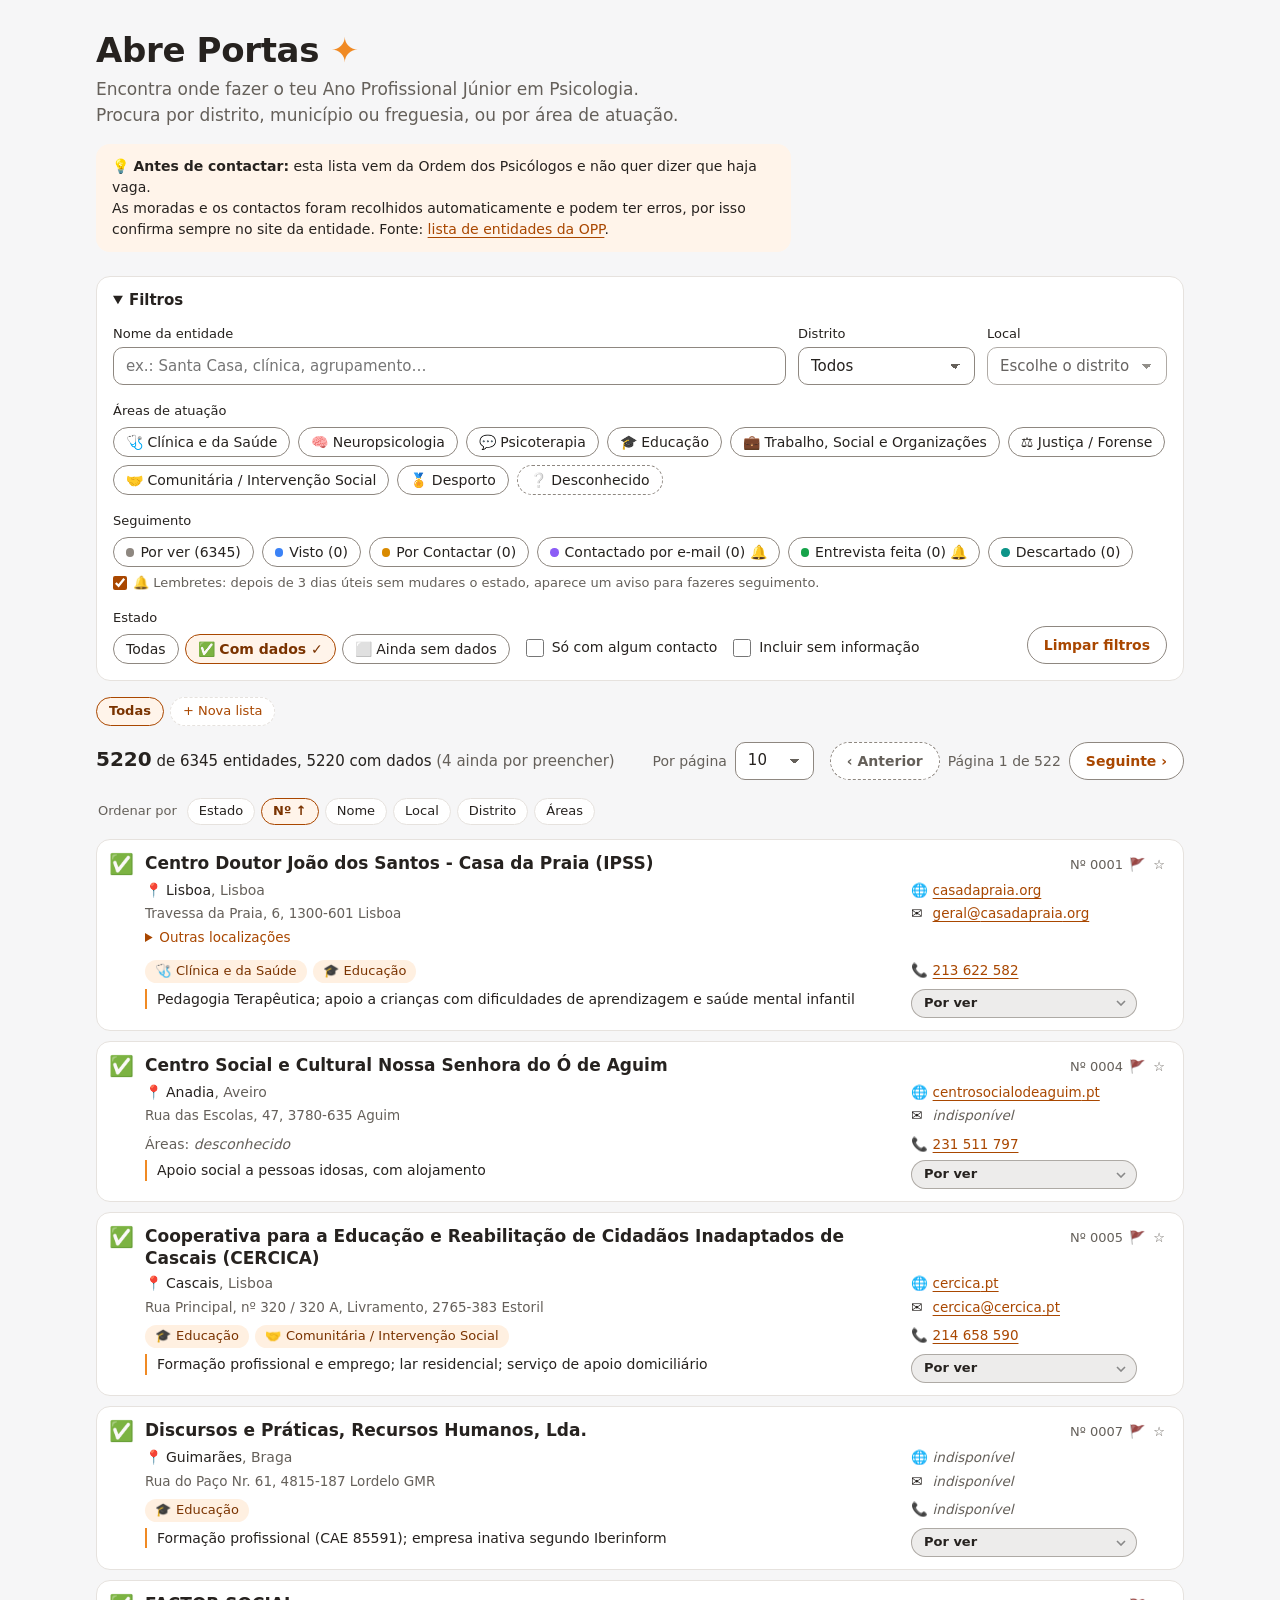
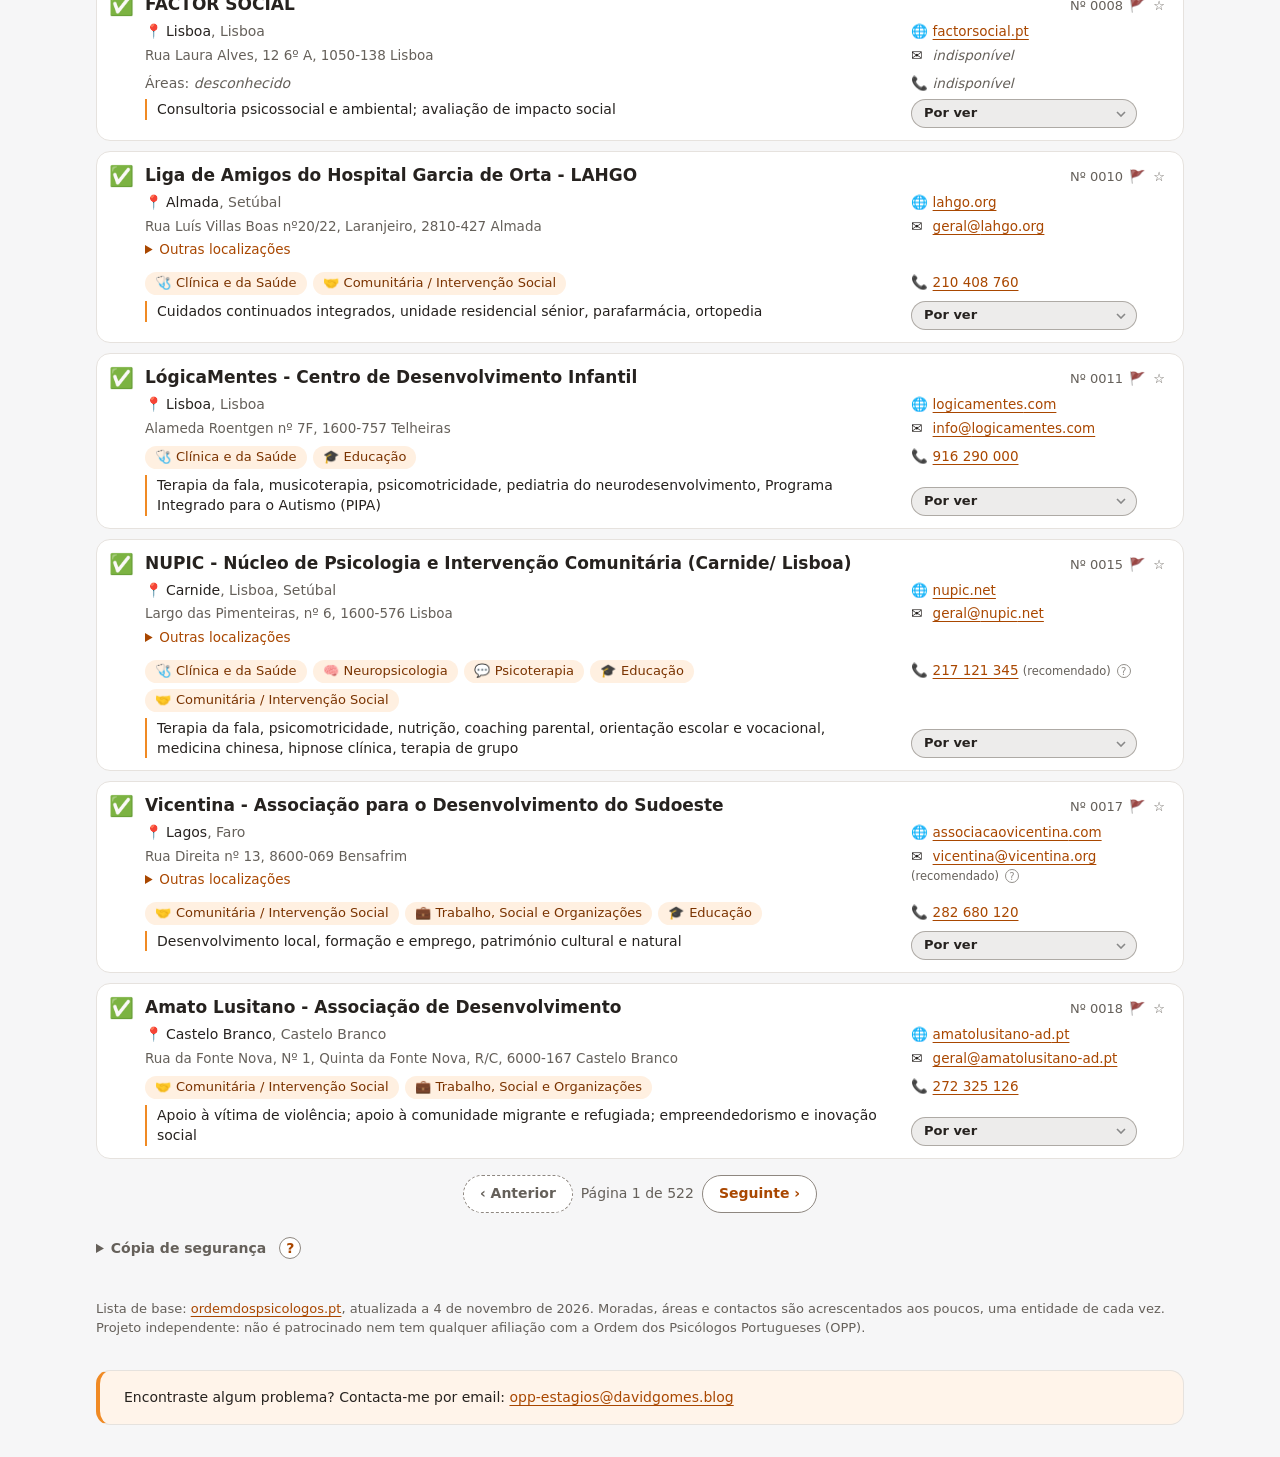
==== index.html @ 0749c7bf "feat(data): fill e7491" ====
<!doctype html>
<html lang="pt-PT">
<head>
<meta charset="utf-8">
<meta name="viewport" content="width=device-width,initial-scale=1">
<meta name="color-scheme" content="light dark">
<title>Abre Portas · Estágios de Psicologia</title>
<script>document.documentElement.classList.add('js');setTimeout(function(){var r=document.getElementById('rows');if(!r||!r.classList.contains('ready'))document.documentElement.classList.remove('js')},4000)</script>
<link rel="icon" href="favicon.svg" type="image/svg+xml">
<link rel="stylesheet" href="app.css">
</head>
<body>
<div class="pagina">
<header class="topo">
  <h1>Abre Portas <span class="marca" aria-hidden="true">✦</span></h1>
  <p class="sub">Encontra onde fazer o teu Ano Profissional Júnior em Psicologia.<br>Procura por distrito, município ou freguesia, ou por área de atuação.</p>
  <p class="aviso" role="note"><span aria-hidden="true">💡</span> <strong>Antes de contactar:</strong> esta lista vem da Ordem dos Psicólogos e não quer dizer que haja vaga.<br>As moradas e os contactos foram recolhidos automaticamente e podem ter erros, por isso confirma sempre no site da entidade. Fonte: <a href="https://www.ordemdospsicologos.pt/pt/estagios/entidades">lista de entidades da OPP</a>.</p>
</header>
<noscript><p class="semjs">Sem JavaScript vês todas as entidades, sem filtros nem ordenação. Usa a pesquisa do navegador (Ctrl+F).</p></noscript>

<main>
<aside id="followup" class="aviso" role="status" hidden></aside>
<aside id="partilha" class="aviso" role="status" hidden></aside>
<details id="painel" open>
<summary>Filtros <span id="ativos"></span></summary>
<form id="filters" role="search" aria-label="Filtrar entidades">
  <div class="campos">
    <label class="campo nome">Nome da entidade <input type="search" name="nome" autocomplete="off" placeholder="ex.: Santa Casa, clínica, agrupamento…"></label>
    <label class="campo">Distrito <select name="d"><option value="">Todos</option><option value="desconhecido">Desconhecido</option></select></label>
    <label class="campo">Local <select name="c" disabled><option value="">Escolhe o distrito</option></select></label>
  </div>
  <fieldset>
    <legend>Áreas de atuação</legend>
    <div class="opcoes">
      <label class="toggle"><input type="checkbox" name="a" value="clinica"><span><span aria-hidden="true">🩺</span> Clínica e da Saúde</span></label>
      <label class="toggle"><input type="checkbox" name="a" value="neuropsicologia"><span><span aria-hidden="true">🧠</span> Neuropsicologia</span></label>
      <label class="toggle"><input type="checkbox" name="a" value="psicoterapia"><span><span aria-hidden="true">💬</span> Psicoterapia</span></label>
      <label class="toggle"><input type="checkbox" name="a" value="educacao"><span><span aria-hidden="true">🎓</span> Educação</span></label>
      <label class="toggle"><input type="checkbox" name="a" value="organizacoes"><span><span aria-hidden="true">💼</span> Trabalho, Social e Organizações</span></label>
      <label class="toggle"><input type="checkbox" name="a" value="justica"><span><span aria-hidden="true">⚖️</span> Justiça / Forense</span></label>
      <label class="toggle"><input type="checkbox" name="a" value="comunitaria"><span><span aria-hidden="true">🤝</span> Comunitária / Intervenção Social</span></label>
      <label class="toggle"><input type="checkbox" name="a" value="desporto"><span><span aria-hidden="true">🏅</span> Desporto</span></label>
      <label class="toggle"><input type="checkbox" name="a" value="desconhecido"><span><span aria-hidden="true">❔</span> Desconhecido</span></label>
    </div>
  </fieldset>
  <fieldset>
    <legend>Seguimento</legend>
    <div class="opcoes">
      <label class="toggle"><input type="checkbox" name="st" value="ver"><span>Por ver</span></label>
      <label class="toggle"><input type="checkbox" name="st" value="visto"><span>Visto</span></label>
      <label class="toggle"><input type="checkbox" name="st" value="contactar"><span>Por Contactar</span></label>
      <label class="toggle"><input type="checkbox" name="st" value="email"><span>Contactado por e-mail 🔔</span></label>
      <label class="toggle"><input type="checkbox" name="st" value="entrevista"><span>Entrevista feita 🔔</span></label>
      <label class="toggle"><input type="checkbox" name="st" value="descartado"><span>Descartado</span></label>
    </div>
    <label class="dica"><input type="checkbox" id="remind" checked><span><span aria-hidden="true">🔔</span> Lembretes: depois de 3 dias úteis sem mudares o estado, aparece um aviso para fazeres seguimento.</span></label>
  </fieldset>
  <div class="grupo">
    <fieldset class="campo">
      <legend>Estado</legend>
      <div class="seg">
        <label class="toggle"><input type="radio" name="estado" value="todos"><span>Todas</span></label>
        <label class="toggle"><input type="radio" name="estado" value="ok" checked><span>✅ Com dados</span></label>
        <label class="toggle"><input type="radio" name="estado" value="todo"><span>⬜ Ainda sem dados</span></label>
      </div>
      <p id="priv-tip" class="tip" hidden>Não tenho permissão para obter os dados desta entidade: é uma pessoa singular e a informação é pessoal.</p>
    </fieldset>
    <label class="check"><input type="checkbox" name="contacto" value="1"> Só com algum contacto</label>
    <label class="check"><input type="checkbox" name="vazias" value="1"> Incluir sem informação</label>
    <button type="reset" class="limpar">Limpar filtros</button>
  </div>
</form>
</details>

<nav id="listas" aria-label="Listas" hidden></nav>
<div id="lista-acoes" hidden>
  <button type="button" data-act="emails">Copiar e-mails</button>
  <button type="button" data-act="csv">Descarregar CSV (Excel)</button>
  <button type="button" data-act="link">Copiar link</button>
  <button type="button" data-act="del" class="perigo">Apagar lista</button>
</div>

<div class="barra">
  <p id="count" aria-live="polite"></p>
  <label class="pp">Por página <select id="pp"><option>10</option><option>20</option><option>50</option><option>100</option></select></label>
  <nav class="pager" aria-label="Paginação">
    <button type="button" data-p="prev" disabled>‹ Anterior</button>
    <span></span>
    <button type="button" data-p="next">Seguinte ›</button>
  </nav>
</div>

<div id="vazio" hidden>
  <span class="grande" aria-hidden="true">🔍</span>
  <p><strong>Nenhuma entidade com estes filtros.</strong> Experimenta tirar uma área ou procurar pelo distrito em vez da cidade.</p>
  <button type="reset" form="filters">Limpar filtros</button>
</div>

<div id="lista-vazia" hidden>
  <span class="grande" aria-hidden="true">☆</span>
  <p><strong>Esta lista ainda está vazia.</strong> Em «Todas», carrega em ☆ numa entidade para a juntares aqui.</p>
</div>

<div class="tabela">
<table role="table" aria-label="Entidades de estágio da OPP">
<thead role="rowgroup"><tr role="row">
<th role="columnheader" scope="col" data-k="estado"><button type="button">Estado</button></th>
<th role="columnheader" scope="col" data-k="n" aria-sort="ascending"><button type="button">Nº</button></th>
<th role="columnheader" scope="col" data-k="nome"><button type="button">Nome</button></th>
<th role="columnheader" scope="col" data-k="local"><button type="button">Local</button></th>
<th role="columnheader" scope="col" data-k="distrito"><button type="button">Distrito</button></th>
<th role="columnheader" scope="col" class="nosort">Morada</th>
<th role="columnheader" scope="col" data-k="areas"><button type="button">Áreas</button></th>
<th role="columnheader" scope="col" class="nosort">Adicional</th>
<th role="columnheader" scope="col" class="nosort">Website</th>
<th role="columnheader" scope="col" class="nosort">E-mail</th>
<th role="columnheader" scope="col" class="nosort">Telefone</th>
<th role="columnheader" scope="col" class="nosort">Seguimento</th>
<th role="columnheader" scope="col" class="nosort">Listas</th>
<th role="columnheader" scope="col" class="nosort">Nota</th>
</tr></thead>
<tbody id="rows" role="rowgroup">
<tr id="e0001" data-src="https://24noticias.sapo.pt/atualidade/artigos/nao-sabem-o-dia-em-que-fazem-anos-ou-em-que-estacao-do-ano-estao-na-casa-da-praia-aprendem-a-ultrapassar-o-que-as-trouxe-ate-ali https://revistas.rcaap.pt/interaccoes/article/view/25109 https://casadapraia.org/?page_id=610 https://casadapraia.org/" data-loc="{&quot;l&quot;:[{&quot;local&quot;:&quot;Lisboa&quot;,&quot;distrito&quot;:&quot;Lisboa&quot;,&quot;morada&quot;:&quot;Travessa da Praia, 6, 1300-601 Lisboa&quot;,&quot;telefone&quot;:&quot;+351 213 622 582&quot;,&quot;email&quot;:&quot;geral@casadapraia.org&quot;}],&quot;t&quot;:[&quot;+351 926 360 474&quot;],&quot;e&quot;:[]}"><td>✅</td><td>0001</td><td>Centro Doutor João dos Santos - Casa da Praia (IPSS)</td><td>Lisboa</td><td>Lisboa</td><td>Travessa da Praia, 6, 1300-601 Lisboa</td><td>clinica educacao</td><td>Pedagogia Terapêutica; apoio a crianças com dificuldades de aprendizagem e saúde mental infantil</td><td>https://casadapraia.org</td><td>geral@casadapraia.org</td><td>+351 213 622 582</td></tr>
<tr id="e0004" data-src="https://www.centrosocialodeaguim.pt https://empresite.jornaldenegocios.pt/CENTRO-SOCIAL-CULTURAL-NOSSA-SENHORA-AGUIM.html https://cm-anadia.pt/cmanadia/uploads/document/file/10673/ni_274_20240919_plenario_clasa_rede_social.pdf https://www.coverflex.com/pt/creche/centro-social-e-cultural-de-nossa-senhora-do-o-de-aguim"><td>✅</td><td>0004</td><td>Centro Social e Cultural Nossa Senhora do Ó de Aguim</td><td>Anadia</td><td>Aveiro</td><td>Rua das Escolas, 47, 3780-635 Aguim</td><td><i>desconhecido</i></td><td>Apoio social a pessoas idosas, com alojamento</td><td>https://www.centrosocialodeaguim.pt</td><td><i>indisponível</i></td><td>+351 231 511 797</td></tr>
<tr id="e0005" data-src="https://www.cercica.pt https://www.cascais.pt/sites/default/files/anexos/gerais/new/programa_apoios_psicoterapeuticos_2017.pdf"><td>✅</td><td>0005</td><td>Cooperativa para a Educação e Reabilitação de Cidadãos Inadaptados de Cascais (CERCICA)</td><td>Cascais</td><td>Lisboa</td><td>Rua Principal, nº 320 / 320 A, Livramento, 2765-383 Estoril</td><td>educacao comunitaria</td><td>Formação profissional e emprego; lar residencial; serviço de apoio domiciliário</td><td>https://www.cercica.pt</td><td>cercica@cercica.pt</td><td>+351 214 658 590</td></tr>
<tr id="e0007" data-src="https://www.iberinform.pt/empresa/24318931/discursos-and-praticas-recursos-humanos-lda"><td>✅</td><td>0007</td><td>Discursos e Práticas, Recursos Humanos, Lda.</td><td>Guimarães</td><td>Braga</td><td>Rua do Paço Nr. 61, 4815-187 Lordelo GMR</td><td>educacao</td><td>Formação profissional (CAE 85591); empresa inativa segundo Iberinform</td><td><i>indisponível</i></td><td><i>indisponível</i></td><td><i>indisponível</i></td></tr>
<tr id="e0008" data-src="https://www.einforma.pt/servlet/app/portal/ENTP/prod/ETIQUETA_EMPRESA/nif/450769612/source/fichaemp/campaign/out_emp/ https://www.iberinform.pt/empresa/24087498/factor-social-consultoria-em-psico-sociologia-e-ambiente-unip-lda https://codigopostal.ciberforma.pt/dir/507014944/factor-social-consultoria-em-psico-sociologia-e-am/"><td>✅</td><td>0008</td><td>FACTOR SOCIAL</td><td>Lisboa</td><td>Lisboa</td><td>Rua Laura Alves, 12 6º A, 1050-138 Lisboa</td><td><i>desconhecido</i></td><td>Consultoria psicossocial e ambiental; avaliação de impacto social</td><td>https://www.factorsocial.pt</td><td><i>indisponível</i></td><td><i>indisponível</i></td></tr>
<tr id="e0010" data-src="https://www.lahgo.org/ https://portaldaqueixa.com/brands/lahgo https://www.lahgo.org/?page_id=7879" data-loc="{&quot;l&quot;:[{&quot;local&quot;:&quot;Almada&quot;,&quot;distrito&quot;:&quot;Setúbal&quot;,&quot;morada&quot;:&quot;Rua Luís Villas Boas nº20/22, Laranjeiro, 2810-427 Almada&quot;,&quot;telefone&quot;:&quot;+351 210 408 760&quot;,&quot;email&quot;:&quot;geral@lahgo.org&quot;},{&quot;local&quot;:&quot;Almada&quot;,&quot;distrito&quot;:&quot;Setúbal&quot;,&quot;morada&quot;:&quot;Av. Prof. Torrado da Silva, Hospital Garcia de Orta, 2805-267 Almada&quot;,&quot;telefone&quot;:&quot;+351 212 727 225&quot;,&quot;email&quot;:&quot;parafarmacia@lahgo.org&quot;},{&quot;local&quot;:&quot;Almada&quot;,&quot;distrito&quot;:&quot;Setúbal&quot;,&quot;morada&quot;:&quot;Av. Cristo Rei, nº46 D, 2800-054 Almada&quot;,&quot;telefone&quot;:&quot;+351 212 744 369&quot;,&quot;email&quot;:&quot;rsi@lahgo.org&quot;},{&quot;local&quot;:&quot;Almada&quot;,&quot;distrito&quot;:&quot;Setúbal&quot;,&quot;morada&quot;:&quot;Av. Cristo Rei, nº48, 2800-054 Almada&quot;,&quot;telefone&quot;:&quot;+351 961 560 551&quot;,&quot;email&quot;:&quot;ortopedia@lahgo.org&quot;}],&quot;t&quot;:[],&quot;e&quot;:[]}"><td>✅</td><td>0010</td><td>Liga de Amigos do Hospital Garcia de Orta - LAHGO</td><td>Almada</td><td>Setúbal</td><td>Rua Luís Villas Boas nº20/22, Laranjeiro, 2810-427 Almada</td><td>clinica comunitaria</td><td>Cuidados continuados integrados, unidade residencial sénior, parafarmácia, ortopedia</td><td>https://www.lahgo.org</td><td>geral@lahgo.org</td><td>+351 210 408 760</td></tr>
<tr id="e0011" data-src="https://logicamentes.com https://www.logicamentes.com/contactos/ https://www.cbinsights.com/company/logicamentes"><td>✅</td><td>0011</td><td>LógicaMentes - Centro de Desenvolvimento Infantil</td><td>Lisboa</td><td>Lisboa</td><td>Alameda Roentgen nº 7F, 1600-757 Telheiras</td><td>clinica educacao</td><td>Terapia da fala, musicoterapia, psicomotricidade, pediatria do neurodesenvolvimento, Programa Integrado para o Autismo (PIPA)</td><td>https://logicamentes.com</td><td>info@logicamentes.com</td><td>+351 916 290 000</td></tr>
<tr id="e0015" data-src="https://nupic.net/?page_id=797 https://nupic.net/?p=942 https://jf-carnide.pt/instituicao/nupic-%C2%96-nucleo-de-psicologia-e-intervencao-comunitaria/ https://www.portaldasaudemental.pt/item/nupic-nucleo-psicologia-intervencao-comunitaria/" data-loc="{&quot;l&quot;:[{&quot;local&quot;:&quot;Carnide&quot;,&quot;distrito&quot;:&quot;Lisboa&quot;,&quot;morada&quot;:&quot;Largo das Pimenteiras, nº 6, 1600-576 Lisboa&quot;,&quot;telefone&quot;:&quot;+351 217 121 345&quot;,&quot;main&quot;:true},{&quot;local&quot;:&quot;Amadora&quot;,&quot;distrito&quot;:&quot;Lisboa&quot;,&quot;morada&quot;:&quot;Av. das Forças Armadas, nº 8, 6.º andar, sala 6, 2700-596 Amadora&quot;},{&quot;local&quot;:&quot;Odivelas&quot;,&quot;distrito&quot;:&quot;Lisboa&quot;,&quot;morada&quot;:&quot;R. do Centro Comunitário Paroquial, nº 1, Quinta das Comendadeiras, 1685-244 Famões&quot;},{&quot;local&quot;:&quot;Almada&quot;,&quot;distrito&quot;:&quot;Setúbal&quot;,&quot;morada&quot;:&quot;Rua Marco Cabaço, nº 17, 2820-245 Charneca de Caparica&quot;}],&quot;t&quot;:[&quot;+351 933 419 983&quot;],&quot;e&quot;:[&quot;geral@nupic.net&quot;]}"><td>✅</td><td>0015</td><td>NUPIC - Núcleo de Psicologia e Intervenção Comunitária (Carnide/ Lisboa)</td><td>Carnide</td><td>Lisboa</td><td>Largo das Pimenteiras, nº 6, 1600-576 Lisboa</td><td>clinica neuropsicologia psicoterapia educacao comunitaria</td><td>Terapia da fala, psicomotricidade, nutrição, coaching parental, orientação escolar e vocacional, medicina chinesa, hipnose clínica, terapia de grupo</td><td>https://nupic.net</td><td>geral@nupic.net</td><td>+351 217 121 345</td></tr>
<tr id="e0017" data-src="https://associacaovicentina.com https://www.galadererural.org" data-loc="{&quot;l&quot;:[{&quot;local&quot;:&quot;Lagos&quot;,&quot;distrito&quot;:&quot;Faro&quot;,&quot;morada&quot;:&quot;Rua Direita nº 13, 8600-069 Bensafrim&quot;,&quot;telefone&quot;:&quot;+351 282 680 120&quot;,&quot;email&quot;:&quot;vicentina@vicentina.org&quot;,&quot;main&quot;:true},{&quot;local&quot;:&quot;Lagoa&quot;,&quot;distrito&quot;:&quot;Faro&quot;,&quot;email&quot;:&quot;gaalagoa@vicentina.org&quot;},{&quot;local&quot;:&quot;Vila do Bispo&quot;,&quot;distrito&quot;:&quot;Faro&quot;,&quot;email&quot;:&quot;gaeviladobispo@vicentina.org&quot;}],&quot;t&quot;:[],&quot;e&quot;:[]}"><td>✅</td><td>0017</td><td>Vicentina - Associação para o Desenvolvimento do Sudoeste</td><td>Lagos</td><td>Faro</td><td>Rua Direita nº 13, 8600-069 Bensafrim</td><td>comunitaria organizacoes educacao</td><td>Desenvolvimento local, formação e emprego, património cultural e natural</td><td>https://associacaovicentina.com</td><td>vicentina@vicentina.org</td><td>+351 282 680 120</td></tr>
<tr id="e0018" data-src="https://amatolusitano-ad.pt https://amatolusitano-ad.pt/a-associacao/contactos/"><td>✅</td><td>0018</td><td>Amato Lusitano - Associação de Desenvolvimento</td><td>Castelo Branco</td><td>Castelo Branco</td><td>Rua da Fonte Nova, Nº 1, Quinta da Fonte Nova, R/C, 6000-167 Castelo Branco</td><td>comunitaria organizacoes</td><td>Apoio à vítima de violência; apoio à comunidade migrante e refugiada; empreendedorismo e inovação social</td><td>https://amatolusitano-ad.pt</td><td>geral@amatolusitano-ad.pt</td><td>+351 272 325 126</td></tr>
<tr id="e0020" data-src="https://www.apav.pt https://en.wikipedia.org/wiki/Associa%C3%A7%C3%A3o_Portuguesa_de_Apoio_%C3%A0_V%C3%ADtima https://assets.publishing.service.gov.uk/media/5fb515fd8fa8f54aae26dec8/Are_you_a_victim_of_domestic_abuse_Leaflet.pdf"><td>✅</td><td>0020</td><td>Associação Portuguesa de Apoio à Vítima (APAV)</td><td>Lisboa</td><td>Lisboa</td><td>Rua José Estêvão, 135 A, 1150-201 Lisboa</td><td>justica</td><td>Apoio a vítimas de crime</td><td>https://www.apav.pt</td><td>apav.sede@apav.pt</td><td><i>indisponível</i></td></tr>
<tr id="e0024" data-src="https://www.einforma.pt/servlet/app/portal/ENTP/prod/ETIQUETA_EMPRESA_MARCA/nif/509075622/marca/CL%CDNICA%20POSITIVA https://codigopostal.ciberforma.pt/dir/509075622/tarefa-promissora-unipessoal-lda/ https://www.ordemdospsicologos.pt/pt/estagios/entidades"><td>✅</td><td>0024</td><td>Tarefa Promissora - Unipessoal, Lda. - Clínica POSITIVA</td><td>Vila Franca de Xira</td><td>Lisboa</td><td>Rua da Indústria, 16, 3º Esq., 2615-093 Alverca do Ribatejo</td><td>clinica</td><td>Entidade de estágio para psicólogos júnior (lista OPP)</td><td><i>indisponível</i></td><td><i>indisponível</i></td><td><i>indisponível</i></td></tr>
<tr id="e0028" data-src="https://misericordiadatrofa.pt/contacto/ https://misericordiadatrofa.pt/" data-loc="{&quot;l&quot;:[{&quot;local&quot;:&quot;Trofa&quot;,&quot;distrito&quot;:&quot;Porto&quot;,&quot;morada&quot;:&quot;Rua de António de Sousa Reis nº259, 4785-289 Trofa&quot;,&quot;telefone&quot;:&quot;+351 252 450 800&quot;,&quot;email&quot;:&quot;geral@misericordiadatrofa.pt&quot;},{&quot;local&quot;:&quot;Trofa&quot;,&quot;distrito&quot;:&quot;Porto&quot;,&quot;morada&quot;:&quot;R. do Seixal, 11, 4745-589 S. Romão do Coronado&quot;,&quot;telefone&quot;:&quot;+351 229 864 767&quot;,&quot;email&quot;:&quot;creche@misericordiadatrofa.pt&quot;}],&quot;t&quot;:[],&quot;e&quot;:[]}"><td>✅</td><td>0028</td><td>Irmandade da Santa Casa da Misericórdia da Trofa</td><td>Trofa</td><td>Porto</td><td>Rua de António de Sousa Reis nº259, 4785-289 Trofa</td><td>educacao</td><td>Residência sénior (demência), creche e jardim de infância</td><td>https://misericordiadatrofa.pt</td><td>geral@misericordiadatrofa.pt</td><td>+351 252 450 800</td></tr>
<tr id="e0029" data-src="https://centroparoquialarrentela.pt https://www.centroparoquialarrentela.pt/contactos/" data-loc="{&quot;l&quot;:[{&quot;local&quot;:&quot;Seixal&quot;,&quot;distrito&quot;:&quot;Setúbal&quot;,&quot;morada&quot;:&quot;Avenida dos Metalúrgicos – Quinta do Álamo – 2840-266 – Seixal&quot;,&quot;telefone&quot;:&quot;+351 212 216 290&quot;,&quot;email&quot;:&quot;picapau@centroparoquialarrentela.pt&quot;},{&quot;local&quot;:&quot;Seixal&quot;,&quot;distrito&quot;:&quot;Setúbal&quot;,&quot;morada&quot;:&quot;Praceta Gregório Crispim Oliveira 1, Loja A e B – 2840-358 – Seixal&quot;,&quot;telefone&quot;:&quot;+351 212 223 051&quot;}],&quot;t&quot;:[&quot;+351 963 709 545&quot;],&quot;e&quot;:[&quot;saas@centroparoquialarrentela.pt&quot;,&quot;variasculturas@centroparoquialarrentela.pt&quot;]}"><td>✅</td><td>0029</td><td>Centro Paroquial de Bem Estar Social de Arrentela</td><td>Seixal</td><td>Setúbal</td><td>Avenida dos Metalúrgicos – Quinta do Álamo – 2840-266 – Seixal</td><td>educacao comunitaria</td><td>Creche familiar, CATL, Rendimento Social de Inserção, Psicologia, Loja Solidária</td><td>https://www.centroparoquialarrentela.pt/</td><td>picapau@centroparoquialarrentela.pt</td><td>+351 212 216 290</td></tr>
<tr id="e0031" data-src="https://codigopostal.ciberforma.pt/dir/lista/por-concelho/vagos/p/ https://codigopostal.ciberforma.pt/dir/lista/por-freguesia/calvao-concelho-de-vagos/todas-as-categorias/ https://codigopostal.ciberforma.pt/dir/lista/por-concelho/vagos/escolas-1-2-3-ciclos" data-loc="{&quot;l&quot;:[{&quot;local&quot;:&quot;Vagos&quot;,&quot;distrito&quot;:&quot;Aveiro&quot;,&quot;morada&quot;:&quot;Rua Padre Batista, 100&quot;,&quot;telefone&quot;:&quot;+351 234 781 113&quot;}],&quot;t&quot;:[&quot;+351 234 782 225&quot;],&quot;e&quot;:[]}"><td>✅</td><td>0031</td><td>Colégio Diocesano de Nossa Senhora da Apresentação</td><td>Vagos</td><td>Aveiro</td><td>Rua Padre Batista, 100</td><td>educacao</td><td>Ensino básico (1.º, 2.º e 3.º ciclos)</td><td><i>indisponível</i></td><td><i>indisponível</i></td><td>+351 234 781 113</td></tr>
<tr id="e0032" data-src="https://www.iberinform.pt/empresa/24297041/psicodomus-centro-de-psicologia-e-formacao-lda https://www.racius.com/psicodomus-centro-de-psicologia-e-formacao-lda/ https://saudeportugal.org/empresa-psicodomus-centro-de-psicologia-e-formacao-em-lisboa-1342 https://www.einforma.pt/servlet/app/portal/ENTP/prod/ETIQUETA_EMPRESA_CONTRIBUINTE/nif/508767644/contribuinte/508767644"><td>✅</td><td>0032</td><td>PSICODOMUS - Centro de Psicologia e Formação Lda.</td><td>Lumiar</td><td>Lisboa</td><td>Rua São Bento Menni, Nº 3, 3º B, 1600-896 Lisboa</td><td>clinica educacao</td><td>Formação e investigação em psicologia, educação e saúde; empresa listada como inativa nos registos</td><td><i>indisponível</i></td><td><i>indisponível</i></td><td><i>indisponível</i></td></tr>
<tr id="e0034" data-src="https://ajudademae.pt https://ajudademae.pt/contactos/" data-loc="{&quot;l&quot;:[{&quot;local&quot;:&quot;Lisboa&quot;,&quot;distrito&quot;:&quot;Lisboa&quot;,&quot;morada&quot;:&quot;Rua do Arco do Carvalhão, nº 282/1350-026 Lisboa&quot;,&quot;telefone&quot;:&quot;+351 213 827 850&quot;,&quot;email&quot;:&quot;ajudademae@ajudademae.pt&quot;,&quot;main&quot;:true},{&quot;local&quot;:&quot;Amadora&quot;,&quot;distrito&quot;:&quot;Lisboa&quot;,&quot;morada&quot;:&quot;Rua Antigo Centro Social do Bairro 6 de Maio, Estrada Militar, Venda Nova, Amadora&quot;},{&quot;local&quot;:&quot;Loures&quot;,&quot;distrito&quot;:&quot;Lisboa&quot;,&quot;morada&quot;:&quot;Rua Henrique Barbosa, Bairro da Quinta da Fonte, Apelação, Loures&quot;},{&quot;local&quot;:&quot;Oeiras&quot;,&quot;distrito&quot;:&quot;Lisboa&quot;,&quot;morada&quot;:&quot;Praceta Dionísio Matias, 2770-066 Paço de Arcos&quot;},{&quot;local&quot;:&quot;Santarém&quot;,&quot;distrito&quot;:&quot;Santarém&quot;,&quot;morada&quot;:&quot;Av. 25 de Abril, 50 A r/c, 2005-159 Santarém&quot;,&quot;telefone&quot;:&quot;+351 933 254 888&quot;,&quot;email&quot;:&quot;santaremajm@ajudademae.pt&quot;}],&quot;t&quot;:[&quot;+351 213 862 020&quot;,&quot;+351 808 201 139&quot;],&quot;e&quot;:[&quot;sosgravida@ajudademae.pt&quot;]}"><td>✅</td><td>0034</td><td>Ajuda de Mãe - Instituição Particular de Solidariedade Social</td><td>Lisboa</td><td>Lisboa</td><td>Rua do Arco do Carvalhão, nº 282/1350-026 Lisboa</td><td>comunitaria educacao</td><td>Apoio à maternidade e famílias; Linha SOS Grávida; Escola do Arco; apoio à amamentação</td><td>https://ajudademae.pt</td><td>ajudademae@ajudademae.pt</td><td>+351 213 827 850</td></tr>
<tr id="e0035" data-src="https://sites.google.com/view/no-obstacle-no-boundaries/partners/portugal https://www.freiluisdesousa.pt/ https://www.freiluisdesousa.pt/contactos"><td>✅</td><td>0035</td><td>Externato Frei Luís de Sousa</td><td>Almada</td><td>Setúbal</td><td>Praça do Movimento das Forças Armadas, 2800-171 Almada</td><td>educacao</td><td>Creche ao ensino secundário</td><td>https://www.freiluisdesousa.pt/</td><td>geral@freiluisdesousa.pt</td><td>+351 212 739 190</td></tr>
<tr id="e0037" data-src="https://www.cuf.pt/hospitais-e-clinicas/hospital-cuf-arrifana-de-sousa https://cuf.pt/media/52112/download"><td>✅</td><td>0037</td><td>Clínica Médica Arrifana de Sousa</td><td>Penafiel</td><td>Porto</td><td>Largo Santo António dos Capuchos, 4560-454 Penafiel</td><td>clinica</td><td>Atendimento não programado; exames complementares de diagnóstico</td><td>https://www.cuf.pt/hospitais-e-clinicas/hospital-cuf-arrifana-de-sousa</td><td><i>indisponível</i></td><td>+351 255 249 500</td></tr>
<tr id="e0038" data-src="https://www.iberinform.pt/empresa/64098113/agrupamento-de-escolas-de-nelas https://www.iberinform.pt/diretorio/viseu/nelas https://www.aenelas.edu.pt https://aenelas.edu.pt/contacto/ https://aenelas.edu.pt/servicos-servicos-administrativos-contactos/" data-loc="{&quot;l&quot;:[{&quot;local&quot;:&quot;Nelas&quot;,&quot;distrito&quot;:&quot;Viseu&quot;,&quot;morada&quot;:&quot;Rua Eng.º Alberto Cardoso de Vilhena, 3520-090 Nelas&quot;,&quot;telefone&quot;:&quot;+351 232 946 140&quot;,&quot;main&quot;:true},{&quot;local&quot;:&quot;Nelas&quot;,&quot;distrito&quot;:&quot;Viseu&quot;,&quot;morada&quot;:&quot;Av. Drº José Pinto Loureiro, 3520-020 Nelas&quot;,&quot;telefone&quot;:&quot;+351 232 940 089&quot;},{&quot;local&quot;:&quot;Nelas&quot;,&quot;distrito&quot;:&quot;Viseu&quot;,&quot;morada&quot;:&quot;Av. Dr. Fortunato de Almeida, 3520-056 Nelas&quot;,&quot;telefone&quot;:&quot;+351 232 941 040&quot;},{&quot;local&quot;:&quot;Nelas&quot;,&quot;distrito&quot;:&quot;Viseu&quot;,&quot;morada&quot;:&quot;Rua do Futuro, 3525-432 Carvalhal Redondo&quot;,&quot;telefone&quot;:&quot;+351 232 944 058&quot;},{&quot;local&quot;:&quot;Nelas&quot;,&quot;distrito&quot;:&quot;Viseu&quot;,&quot;morada&quot;:&quot;Rua Cimo do Povo, 3525-429 Carvalhal Redondo&quot;,&quot;telefone&quot;:&quot;+351 232 944 059&quot;},{&quot;local&quot;:&quot;Nelas&quot;,&quot;distrito&quot;:&quot;Viseu&quot;,&quot;morada&quot;:&quot;Urbanização do Cabeço, Rua 2, 3520-021 Folhadal&quot;,&quot;telefone&quot;:&quot;+351 232 944 061&quot;},{&quot;local&quot;:&quot;Nelas&quot;,&quot;distrito&quot;:&quot;Viseu&quot;,&quot;morada&quot;:&quot;Rua Anjo de Portugal, 3520-121 Santar&quot;,&quot;telefone&quot;:&quot;+351 232 940 144&quot;},{&quot;local&quot;:&quot;Nelas&quot;,&quot;distrito&quot;:&quot;Viseu&quot;,&quot;morada&quot;:&quot;Av. Viscondessa de Taveiro, 3520-147 Santar&quot;,&quot;telefone&quot;:&quot;+351 232 942 095&quot;},{&quot;local&quot;:&quot;Nelas&quot;,&quot;distrito&quot;:&quot;Viseu&quot;,&quot;morada&quot;:&quot;Rua da Igreja, 3520-216 Senhorim&quot;,&quot;telefone&quot;:&quot;+351 232 944 269&quot;},{&quot;local&quot;:&quot;Nelas&quot;,&quot;distrito&quot;:&quot;Viseu&quot;,&quot;morada&quot;:&quot;Av. Dr. Fortunato de Almeida, 3520-225 Vilar Seco&quot;,&quot;telefone&quot;:&quot;+351 232 945 288&quot;}],&quot;t&quot;:[&quot;+351 232 944 792&quot;],&quot;e&quot;:[&quot;geral@aenelas.edu.pt&quot;,&quot;diretor@aenelas.edu.pt&quot;]}"><td>✅</td><td>0038</td><td>Agrupamento de Escolas de Nelas</td><td>Nelas</td><td>Viseu</td><td>Rua Eng.º Alberto Cardoso de Vilhena, 3520-090 Nelas</td><td>educacao</td><td><i>indisponível</i></td><td>https://www.aenelas.edu.pt</td><td>geral@aenelas.edu.pt</td><td>+351 232 946 140</td></tr>
<tr id="e0042" data-src="https://codigopostal.ciberforma.pt/dir/509472583/rota-da-menteunipessoal-lda/"><td>✅</td><td>0042</td><td>Rota da Mente, Lda.</td><td>Mafra</td><td>Lisboa</td><td>Rua Professor Guilherme Assunção, Nº33 B, 2640-488 Mafra</td><td>educacao</td><td><i>indisponível</i></td><td><i>indisponível</i></td><td><i>indisponível</i></td><td>+351 261 819 869</td></tr>
<tr id="e0043" data-src="https://www.adfa-portugal.com https://www.defesa.gov.pt/pt/adefesaeeu/phc/adn/Documents/PT-ADN-ADFA_ficha_de_fundo.pdf https://www.adfa-portugal.com/contactos/" data-loc="{&quot;l&quot;:[{&quot;local&quot;:&quot;Lisboa&quot;,&quot;distrito&quot;:&quot;Lisboa&quot;,&quot;morada&quot;:&quot;Av. Padre Cruz - Edifício ADFA, 1600-560 Lisboa&quot;,&quot;telefone&quot;:&quot;+351 217 512 600&quot;,&quot;email&quot;:&quot;d.nacional@adfa-portugal.com&quot;,&quot;main&quot;:true},{&quot;local&quot;:&quot;Porto&quot;,&quot;distrito&quot;:&quot;Porto&quot;,&quot;morada&quot;:&quot;Rua Pedro Hispano, 1105, 4250-368 Porto&quot;,&quot;telefone&quot;:&quot;+351 228 347 200&quot;,&quot;email&quot;:&quot;secretaria.porto@adfa.org.pt&quot;},{&quot;local&quot;:&quot;Coimbra&quot;,&quot;distrito&quot;:&quot;Coimbra&quot;,&quot;morada&quot;:&quot;Av. Fernão Magalhães, nº 429-A, 6ºF, 3000-177 Coimbra&quot;,&quot;telefone&quot;:&quot;+351 239 814 644&quot;,&quot;email&quot;:&quot;secretaria.coimbra@adfa.org.pt&quot;},{&quot;local&quot;:&quot;Faro&quot;,&quot;distrito&quot;:&quot;Faro&quot;,&quot;morada&quot;:&quot;Praça da Alfarrobeira, nº 4A, Rua José de Matos, Lt. 11, R/C Esqº, 8000-503 Faro&quot;,&quot;telefone&quot;:&quot;+351 289 828 515&quot;,&quot;email&quot;:&quot;secretaria.faro@adfa.org.pt&quot;},{&quot;local&quot;:&quot;Setúbal&quot;,&quot;distrito&quot;:&quot;Setúbal&quot;,&quot;morada&quot;:&quot;Rua Almeida Garrett, 70, 2900-211 Setúbal&quot;,&quot;telefone&quot;:&quot;+351 265 229 750&quot;,&quot;email&quot;:&quot;secretaria.setubal@adfa.org.pt&quot;},{&quot;local&quot;:&quot;Vila Nova de Famalicão&quot;,&quot;distrito&quot;:&quot;Braga&quot;,&quot;morada&quot;:&quot;Alameda Dr. Francisco Sá Carneiro, Centro Coordenador de Transportes, Loja 1, 4760-038 Vila Nova de Famalicão&quot;,&quot;telefone&quot;:&quot;+351 252 322 848&quot;,&quot;email&quot;:&quot;secretaria.famalicao@adfa.org.pt&quot;},{&quot;local&quot;:&quot;Viseu&quot;,&quot;distrito&quot;:&quot;Viseu&quot;,&quot;morada&quot;:&quot;Praceta ADFA – Emp. Magnólias, Lote 4, R/C Q, Bairro da Balsa, 3510-009 Viseu&quot;,&quot;telefone&quot;:&quot;+351 232 416 034&quot;,&quot;email&quot;:&quot;secretaria.viseu@adfa.org.pt&quot;},{&quot;local&quot;:&quot;Funchal&quot;,&quot;distrito&quot;:&quot;Madeira&quot;,&quot;morada&quot;:&quot;Rua Velha da Ajuda, 50, 9000-115 Funchal&quot;,&quot;telefone&quot;:&quot;+351 291 765 171&quot;,&quot;email&quot;:&quot;secretaria.madeira@adfa.org.pt&quot;},{&quot;local&quot;:&quot;Ponta Delgada&quot;,&quot;distrito&quot;:&quot;Açores&quot;,&quot;morada&quot;:&quot;Campo Militar de São Lourenço, 9500-110 Ponta Delgada&quot;,&quot;telefone&quot;:&quot;+351 296 281 221&quot;,&quot;email&quot;:&quot;secretaria.acores@adfa.org.pt&quot;},{&quot;local&quot;:&quot;Castelo Branco&quot;,&quot;distrito&quot;:&quot;Castelo Branco&quot;,&quot;morada&quot;:&quot;Quintal de São Marcos, nº 19, R/C, 6000-146 Castelo Branco&quot;,&quot;telefone&quot;:&quot;+351 272 341 201&quot;,&quot;email&quot;:&quot;secretaria.castelobranco@adfa.org.pt&quot;},{&quot;local&quot;:&quot;Évora&quot;,&quot;distrito&quot;:&quot;Évora&quot;,&quot;morada&quot;:&quot;Rua dos Penedos, 10-C, 7000-712 Évora&quot;,&quot;telefone&quot;:&quot;+351 266 703 473&quot;,&quot;email&quot;:&quot;secretaria.evora@adfa.org.pt&quot;},{&quot;local&quot;:&quot;Bragança&quot;,&quot;distrito&quot;:&quot;Bragança&quot;,&quot;morada&quot;:&quot;Bº Fomento Habitação, BL H, 20 – R/C Dtº Mãe d&#x27;Água, 5300-163 Bragança&quot;,&quot;telefone&quot;:&quot;+351 273 322 412&quot;,&quot;email&quot;:&quot;secretaria.braganca@adfa.org.pt&quot;}],&quot;t&quot;:[],&quot;e&quot;:[&quot;direccao.del.lisboa@adfa-portugal.com&quot;]}"><td>✅</td><td>0043</td><td>Associação dos Deficientes das Forças Armadas</td><td>Lisboa</td><td>Lisboa</td><td>Av. Padre Cruz - Edifício ADFA, 1600-560 Lisboa</td><td>clinica</td><td>Apoio a associados; delegações regionais; clínicas em Famalicão, Lisboa e Porto</td><td>https://www.adfa-portugal.com</td><td>d.nacional@adfa-portugal.com</td><td>+351 217 512 600</td></tr>
<tr id="e0044" data-src="https://psicosorrir.pt/contactos/ https://psicosorrir.pt/especialidade/psiquiatria/ https://www.doctoralia.com.pt/clinicas/psicosorrir-clinica-medica-e-terapeutica-do-tamega https://infotrustgo.pt/en/companies/psicosorrir-clinica-medica-e-terapeutica-do-tamega-lda" data-loc="{&quot;l&quot;:[{&quot;local&quot;:&quot;Amarante&quot;,&quot;distrito&quot;:&quot;Porto&quot;,&quot;morada&quot;:&quot;Rua do Salto nº175, 1º andar, 4600-081 Amarante&quot;,&quot;telefone&quot;:&quot;+351 255 426 405&quot;,&quot;email&quot;:&quot;geral.amarante@psicosorrir.pt&quot;,&quot;main&quot;:true},{&quot;local&quot;:&quot;Marco de Canaveses&quot;,&quot;distrito&quot;:&quot;Porto&quot;,&quot;morada&quot;:&quot;Av. Dr. Francisco Sá Carneiro nº591, 4630-205 Marco de Canaveses&quot;,&quot;telefone&quot;:&quot;+351 255 521 076&quot;,&quot;email&quot;:&quot;geral.marco@psicosorrir.pt&quot;},{&quot;local&quot;:&quot;Baião&quot;,&quot;distrito&quot;:&quot;Porto&quot;,&quot;morada&quot;:&quot;Rua de Camões nº381, Edf. S. Sebastião, loja I, 4640-147 Baião&quot;,&quot;telefone&quot;:&quot;+351 255 090 726&quot;,&quot;email&quot;:&quot;geral.baiao@psicosorrir.pt&quot;}],&quot;t&quot;:[&quot;+351 917 888 832&quot;,&quot;+351 919 201 675&quot;,&quot;+351 913 073 203&quot;],&quot;e&quot;:[]}"><td>✅</td><td>0044</td><td>Psicosorrir - Centro de Avaliação Médico Psicológica</td><td>Amarante</td><td>Porto</td><td>Rua do Salto nº175, 1º andar, 4600-081 Amarante</td><td>clinica</td><td>Psicologia, psiquiatria (incl. infância e adolescência), neurologia, pediatria, enfermagem, terapia da fala, terapia ocupacional</td><td>https://psicosorrir.pt</td><td>geral.amarante@psicosorrir.pt</td><td>+351 255 426 405</td></tr>
<tr id="e0049" data-src="https://aeips.pt https://observatorio-lisboa.eapn.pt/wp-content/uploads/Ficha_de_Caracterizacao_de_Projecto_-_Casas-Primeiro.pdf https://www.aeips.pt/contactos/"><td>✅</td><td>0049</td><td>Associação para o Estudo e Integração Psicossocial (AEIPS)</td><td>Lisboa</td><td>Lisboa</td><td>Av. António José de Almeida, 26, 1000-043 Lisboa</td><td>comunitaria organizacoes educacao</td><td>Habitação (Casas Primeiro), autorrepresentação, suporte individual</td><td>https://aeips.pt</td><td>geral@aeips.pt</td><td>+351 218 453 580</td></tr>
<tr id="e0050"><td>✅</td><td>0050</td><td>Isabel Vicente Unipessoal, Lda.</td><td><i>indisponível</i></td><td><i>desconhecido</i></td><td><i>indisponível</i></td><td><i>desconhecido</i></td><td><i>indisponível</i></td><td><i>indisponível</i></td><td><i>indisponível</i></td><td><i>indisponível</i></td></tr>
<tr id="e0052" data-src="https://colegiopaulovi.com https://www.coverflex.com/pt/creche/colegio-paulo-vi https://colegiopaulovi.com/contactos" data-loc="{&quot;l&quot;:[{&quot;local&quot;:&quot;Gondomar&quot;,&quot;distrito&quot;:&quot;Porto&quot;,&quot;morada&quot;:&quot;Rua do Taralhão, 71, 4420-336 Gondomar&quot;,&quot;telefone&quot;:&quot;+351 224 646 027&quot;,&quot;email&quot;:&quot;geral2@colegiopaulovi.com&quot;}],&quot;t&quot;:[],&quot;e&quot;:[&quot;geral@colegiopaulovi.com&quot;]}"><td>✅</td><td>0052</td><td>Colégio Paulo VI | Gondensino - Estabelecimento de Ensino Particular, Lda</td><td>Gondomar</td><td>Porto</td><td>Rua do Taralhão, 71, 4420-336 Gondomar</td><td>educacao</td><td>Creche, pré-escolar, 1.º ao 3.º ciclo e secundário; enriquecimento curricular</td><td>https://colegiopaulovi.com</td><td>geral2@colegiopaulovi.com</td><td>+351 224 646 027</td></tr>
<tr id="e0053" data-src="https://www.aemoinhosarroja.pt https://www.cm-odivelas.pt/cmodivelas/uploads/document/file/11330/rede_escolar_2025_2026___rede_publica.pdf https://www.aemoinhosarroja.pt/page/14 https://www.aemoinhosarroja.pt/page/6" data-loc="{&quot;l&quot;:[{&quot;local&quot;:&quot;Odivelas&quot;,&quot;distrito&quot;:&quot;Lisboa&quot;,&quot;morada&quot;:&quot;Rua Fernando Lopes Graça, N.º 6, 2675-549 Odivelas&quot;,&quot;telefone&quot;:&quot;+351 219 348 850&quot;,&quot;email&quot;:&quot;secretaria@aemoinhosarroja.pt&quot;,&quot;main&quot;:true},{&quot;local&quot;:&quot;Odivelas&quot;,&quot;distrito&quot;:&quot;Lisboa&quot;,&quot;morada&quot;:&quot;Rua Fernando Lopes Graça, N.º 6, 2675-549 Odivelas&quot;,&quot;telefone&quot;:&quot;+351 219 346 430&quot;,&quot;email&quot;:&quot;portopinheiro@aemoinhosarroja.pt&quot;},{&quot;local&quot;:&quot;Odivelas&quot;,&quot;distrito&quot;:&quot;Lisboa&quot;,&quot;morada&quot;:&quot;Praceta Irene Lisboa, N.º 7, Arroja, 2675-554 Odivelas&quot;,&quot;telefone&quot;:&quot;+351 219 346 010&quot;,&quot;email&quot;:&quot;manuelcoco@aemoinhosarroja.pt&quot;},{&quot;local&quot;:&quot;Odivelas&quot;,&quot;distrito&quot;:&quot;Lisboa&quot;,&quot;morada&quot;:&quot;Rua Doutor João Santos, N.º 2, Arroja, 2675-556 Odivelas&quot;,&quot;telefone&quot;:&quot;+351 219 330 283&quot;,&quot;email&quot;:&quot;joaosantos@aemoinhosarroja.pt&quot;}],&quot;t&quot;:[],&quot;e&quot;:[&quot;cgeral@aemoinhosarroja.pt&quot;]}"><td>✅</td><td>0053</td><td>Agrupamento de Escolas Moinhos de Arroja</td><td>Odivelas</td><td>Lisboa</td><td>Rua Fernando Lopes Graça, N.º 6, 2675-549 Odivelas</td><td>educacao</td><td>Escola-sede: Escola Básica Moinhos da Arroja (2.º e 3.º ciclos)</td><td>https://www.aemoinhosarroja.pt</td><td>secretaria@aemoinhosarroja.pt</td><td>+351 219 348 850</td></tr>
<tr id="e0056" data-src="https://en.wikipedia.org/wiki/Teresa_Paiva https://worldsleepday.org/portugal-2013-cenc-sleep-medicine-center-and-professor-teresa-paiva https://www.doctoralia.com.pt/clinicas/doutora-teresa-paiva-centro-de-electroencefalografia-e-neurofisiologia-clinica https://codigopostal.ciberforma.pt/dir/0/doutora-teresa-paiva-centro-de-electroencefalograf/"><td>✅</td><td>0056</td><td>Dra. Teresa Paiva - Centro de Electroencefalografia e Neurofisiologia Clinica Lda</td><td>Lisboa</td><td>Lisboa</td><td>Rua Conde Antas 5, 1070-068 Lisboa</td><td>clinica</td><td>Medicina do sono e neurofisiologia clínica (EEG)</td><td><i>indisponível</i></td><td><i>indisponível</i></td><td>+351 213 715 450</td></tr>
<tr id="e0057" data-src="https://www.ubi.pt/Entidade/sasubi https://www.ubi.pt" data-loc="{&quot;l&quot;:[{&quot;local&quot;:&quot;Covilhã&quot;,&quot;distrito&quot;:&quot;Castelo Branco&quot;,&quot;morada&quot;:&quot;Convento de Sto. António, 6201-001 Covilhã, Portugal&quot;,&quot;telefone&quot;:&quot;+351 275 319 700&quot;,&quot;email&quot;:&quot;secretariado.sasubi@ubi.pt&quot;}],&quot;t&quot;:[&quot;+351 275 242 006&quot;],&quot;e&quot;:[]}"><td>✅</td><td>0057</td><td>Serviços de Acção Social da Universidade da Beira Interior</td><td>Covilhã</td><td>Castelo Branco</td><td>Convento de Sto. António, 6201-001 Covilhã, Portugal</td><td>educacao desporto</td><td>Apoio social a estudantes: bolsas e apoio de emergência, alojamento, alimentação, saúde, apoio psicológico, cultura, empreendedorismo social</td><td>https://www.ubi.pt/Entidade/sasubi</td><td>secretariado.sasubi@ubi.pt</td><td>+351 275 319 700</td></tr>
<tr id="e0060" data-src="https://www.scmribadeave.pt https://www.scmribadeave.pt/Contactos-Gerais https://transparencia.gov.pt/en/fundos-europeus/prr/beneficiarios-projetos/beneficiario/500746656" data-loc="{&quot;l&quot;:[{&quot;local&quot;:&quot;Vila Nova de Famalicão&quot;,&quot;distrito&quot;:&quot;Braga&quot;,&quot;morada&quot;:&quot;Rua 25 de Abril, 4765-264 Riba D&#x27;Ave&quot;,&quot;telefone&quot;:&quot;+351 252 900 800&quot;,&quot;email&quot;:&quot;info@scmribadeave.pt&quot;},{&quot;local&quot;:&quot;Guimarães&quot;,&quot;distrito&quot;:&quot;Braga&quot;,&quot;morada&quot;:&quot;Rua Albano Coelho Lima, 32, 4835-302 Pevidém&quot;,&quot;telefone&quot;:&quot;+351 253 532 111&quot;,&quot;email&quot;:&quot;cip@hnf.pt&quot;}],&quot;t&quot;:[&quot;+351 252 900 801&quot;],&quot;e&quot;:[&quot;geral@hnf.pt&quot;,&quot;consultas.exames@hnf.pt&quot;,&quot;sigic@scmra.pt&quot;]}"><td>✅</td><td>0060</td><td>Santa Casa da Misericórdia de Riba de Ave</td><td>Vila Nova de Famalicão</td><td>Braga</td><td>Rua 25 de Abril, 4765-264 Riba D'Ave</td><td>clinica comunitaria educacao</td><td>Hospital Narciso Ferreira; Centro Infantil de Pevidém</td><td>https://www.scmribadeave.pt</td><td>info@scmribadeave.pt</td><td>+351 252 900 800</td></tr>
<tr id="e0062" data-src="https://scmrg.pt/contactos/ https://scmrg.pt/sobre-nos/ https://scmrg.pt/"><td>✅</td><td>0062</td><td>Santa Casa da Misericórdia da Ribeira Grande</td><td>Ribeira Grande</td><td>Açores</td><td>Rua Nossa Senhora da Conceição, 84, 9600-568 Conceição - Ribeira Grande</td><td>educacao comunitaria</td><td>Apoio a idosos; pessoas com deficiência; farmácia</td><td>https://scmrg.pt/</td><td>geral@scmrg.pt</td><td>+351 296 470 110</td></tr>
<tr id="e0064" data-src="https://www.cybo.com/PT/fafe/after-school-program https://codigopostal.ciberforma.pt/freguesia-de/golaes/concelho-de-fafe/5/ https://www.racius.com/escola-do-livro-lda/"><td>✅</td><td>0064</td><td>Escola do Livro - Centro de Estudos e Formação Profissional</td><td>Fafe</td><td>Braga</td><td>Tv. do Pequite I, 4820-461 Golães</td><td>educacao</td><td>Apoio educativo a alunos; formação profissional (fonte: diretório Cybo, não confirmado no site da entidade)</td><td><i>indisponível</i></td><td><i>indisponível</i></td><td>+351 968 561 694</td></tr>
<tr id="e0065" data-src="https://emocaoemmovimento.com/ https://emocaoemmovimento.com/equipa/" data-loc="{&quot;l&quot;:[{&quot;local&quot;:&quot;Oeiras&quot;,&quot;distrito&quot;:&quot;Lisboa&quot;,&quot;morada&quot;:&quot;Rua da Piscina, Nº 19, 1º C/v, Loja A, 1495-151 Miraflores, Algés&quot;,&quot;telefone&quot;:&quot;+351 214 101 502&quot;,&quot;main&quot;:true},{&quot;local&quot;:&quot;Cascais&quot;,&quot;distrito&quot;:&quot;Lisboa&quot;,&quot;morada&quot;:&quot;Edifício Jomavipe, sala 9, Rua Cesaltina Fialho Gouveia 703, 2645-038 Cascais&quot;,&quot;email&quot;:&quot;geral@clinicaemo.pt&quot;}],&quot;t&quot;:[&quot;+351 926 619 014&quot;],&quot;e&quot;:[]}"><td>✅</td><td>0065</td><td>Emoção em Movimento</td><td>Oeiras</td><td>Lisboa</td><td>Rua da Piscina, Nº 19, 1º C/v, Loja A, 1495-151 Miraflores, Algés</td><td>clinica psicoterapia educacao</td><td>Psiquiatria, terapia da fala e psicomotricidade</td><td>https://emocaoemmovimento.com</td><td><i>indisponível</i></td><td>+351 214 101 502</td></tr>
<tr id="e0067" data-src="https://misericordiasjm.org https://viajecaminodesantiago.com/pt/caminho-portugues/acogida-da-santa-casa-da-misericordia-de-sao-joao-da-madeira/ https://misericordiasjm.org/misericordiaSjM/contact-us" data-loc="{&quot;l&quot;:[{&quot;local&quot;:&quot;São João da Madeira&quot;,&quot;distrito&quot;:&quot;Aveiro&quot;,&quot;morada&quot;:&quot;Av. Manuel Luís Leite Júnior, 3700-183 São João da Madeira&quot;,&quot;telefone&quot;:&quot;+351 256 837 240&quot;,&quot;email&quot;:&quot;scmsjm@misericordiasjm.org&quot;}],&quot;t&quot;:[&quot;+351 256 851 656&quot;],&quot;e&quot;:[]}"><td>✅</td><td>0067</td><td>Santa Casa da Misericórdia de São João da Madeira</td><td>São João da Madeira</td><td>Aveiro</td><td>Av. Manuel Luís Leite Júnior, 3700-183 São João da Madeira</td><td>clinica comunitaria</td><td>Infância; terceira idade; deficiência; albergue de peregrinos</td><td>https://misericordiasjm.org</td><td>scmsjm@misericordiasjm.org</td><td>+351 256 837 240</td></tr>
<tr id="e0070" data-src="https://www.alfacoop.pt/index-eidh.html https://www.coverflex.com/pt/creche/colegio-alfacoop-externato-infante-d-henrique https://www.dn.pt/portugal/estamos-empenhados-em-cumprir-o-contrato-que-celebramos-5232364.html"><td>✅</td><td>0070</td><td>Alfacoop - Cooperativa de Ensino</td><td>Braga</td><td>Braga</td><td>Av. Comendador Padre David, Ruilhe, 4709-008, Braga</td><td>educacao</td><td>Externato Infante D. Henrique</td><td>https://www.alfacoop.pt/index-eidh.html</td><td><i>indisponível</i></td><td>+351 253 959 000</td></tr>
<tr id="e0073" data-src="https://sfj.pt/assistencia-medica/hospitais-e-clinicas/casa-de-saude-senhor-da-serra/ https://www.doctoralia.com.pt/clinicas/casa-de-saude-senhor-da-serra"><td>✅</td><td>0073</td><td>Clínica Senhor da Serra</td><td>Sintra</td><td>Lisboa</td><td>Praça 5 de Outubro-Ed. Clínica Senhor da Serra – 2605-021 Belas</td><td>clinica</td><td>Psiquiatria, cuidados hospitalares e ambulatórios</td><td>https://www.senhordaserra.pt</td><td>sduque@gescare.pt</td><td>+351 214 329 410</td></tr>
<tr id="e0080" data-src="https://www.mapasocial.pt/pt/lar-de-idosos-do-centro-social-do-couto-mineiro-do-pejao/I3687 https://www.escolapp.pt/escola/jardim-infantil-do-centro-social-de-couto-mineiro-do-pejao/ https://www.infoempresas.com.pt/Empresa_CENTRO-SOCIAL-COUTO-MINEIRO-PEJAO.html"><td>✅</td><td>0080</td><td>Centro Social do Couto Mineiro do Pejão</td><td>Castelo de Paiva</td><td>Aveiro</td><td>Av. Jean Tyssen nº 613, 4550-592 Raiva</td><td>educacao</td><td>Lar de idosos</td><td><i>indisponível</i></td><td>cscmpejao@mail.telepac.pt</td><td>+351 255 762 509</td></tr>
<tr id="e0081" data-src="https://www.einforma.pt/servlet/app/portal/ENTP/prod/ETIQUETA_EMPRESA/nif/508741823 https://portaldaqueixa.com/brands/centro-hospitalar-povoa-de-varzim-vila-do-conde/about https://observador.pt/2021/01/07/hospital-povoa-de-varzim-vila-do-conde-volta-a-bater-recorde-de-partos-em-2020/"><td>✅</td><td>0081</td><td>Centro Hospitalar Póvoa do Varzim/Vila do Conde, E.P.E.</td><td>Póvoa de Varzim</td><td>Porto</td><td>Largo da Misericórdia, 4490-421 Póvoa de Varzim</td><td>clinica</td><td><i>indisponível</i></td><td>https://www.ulspvvc.min-saude.pt</td><td>geral@chpvvc.min-saude.pt</td><td>+351 252 690 600</td></tr>
<tr id="e0082" data-src="https://www.cm-loule.pt/pt/menu/267/contactos-uteis.aspx https://www.cm-loule.pt/ https://www.gov.pt/entidades/camara-municipal-de-loule" data-loc="{&quot;l&quot;:[{&quot;local&quot;:&quot;Loulé&quot;,&quot;distrito&quot;:&quot;Faro&quot;,&quot;morada&quot;:&quot;Paços do Concelho, Praça da República, 8104-001 Loulé&quot;,&quot;telefone&quot;:&quot;+351 289 400 600&quot;,&quot;email&quot;:&quot;geral@cm-loule.pt&quot;,&quot;main&quot;:true},{&quot;local&quot;:&quot;Loulé&quot;,&quot;distrito&quot;:&quot;Faro&quot;,&quot;morada&quot;:&quot;Rua 1.º de Dezembro, s/n (nas traseiras do Mercado Municipal), 8100-615 Loulé&quot;,&quot;telefone&quot;:&quot;+351 289 400 771&quot;},{&quot;local&quot;:&quot;Loulé&quot;,&quot;distrito&quot;:&quot;Faro&quot;,&quot;morada&quot;:&quot;Centro Autárquico de Quarteira, Rua Vasco da Gama, 8125-256 Quarteira&quot;,&quot;telefone&quot;:&quot;+351 289 400 868&quot;,&quot;email&quot;:&quot;quarteira@cm-loule.pt&quot;},{&quot;local&quot;:&quot;Loulé&quot;,&quot;distrito&quot;:&quot;Faro&quot;,&quot;morada&quot;:&quot;Loja do Munícipe de Almancil, Rua Manuel dos Santos Vaquinhas, Lote n.º 53, Loja B, 8135-173 Almancil&quot;,&quot;telefone&quot;:&quot;+351 289 400 887&quot;,&quot;email&quot;:&quot;delegacao.almancil@cm-loule.pt&quot;}],&quot;t&quot;:[],&quot;e&quot;:[]}"><td>✅</td><td>0082</td><td>Câmara Municipal de Loulé</td><td>Loulé</td><td>Faro</td><td>Paços do Concelho, Praça da República, 8104-001 Loulé</td><td>comunitaria</td><td>Ação social municipal</td><td>http://www.cm-loule.pt/</td><td>geral@cm-loule.pt</td><td>+351 289 400 600</td></tr>
<tr id="e0083" data-src="https://aldeiasportuguesas.pt/aveiro/castelo-de-paiva/santa-maria-de-sardoura/ https://www.centrosocialdesardoura.com/wp/contactos/ https://www.mapasocial.pt/pt/centro-social-santa-maria-de-sardoura-sad/I3678"><td>✅</td><td>0083</td><td>Centro Social de Santa Maria da Sardoura</td><td>Castelo de Paiva</td><td>Aveiro</td><td>Rua da Devesa, nº239, 4550-743 Santa Maria de Sardoura</td><td>comunitaria educacao</td><td>Centro de Reabilitação Profissional; centro de dia, apoio domiciliário a idosos, refeitório social, casa de abrigo</td><td>https://www.centrosocialdesardoura.com/wp/</td><td>geral@centrosocialdesardoura.com</td><td>+351 255 698 013</td></tr>
<tr id="e0088" data-src="https://www.cm-coimbra.pt/wp-content/uploads/2023/02/Flyer_Final_Guia-de-Recursos_Final1.pdf https://www.cm-coimbra.pt/wp-content/uploads/2026/01/Protocolo-CMC_AIMA_-CAJP2_signed.pdf"><td>✅</td><td>0088</td><td>Centro de Acolhimento João Paulo II - CBR</td><td>Coimbra</td><td>Coimbra</td><td>Rua dos Combatentes da Grande Guerra, s/n (junto à Igreja de São José), 3030-320 Coimbra</td><td>comunitaria</td><td>Apoio à integração de migrantes e apoio socioeconómico</td><td><i>indisponível</i></td><td><i>indisponível</i></td><td><i>indisponível</i></td></tr>
<tr id="e0091" data-src="https://transparencia.gov.pt/en/fundos-europeus/prr/beneficiarios-projetos/beneficiario/501219064/"><td>✅</td><td>0091</td><td>Associação Fernão Mendes Pinto</td><td>Figueira da Foz</td><td>Coimbra</td><td><i>indisponível</i></td><td><i>desconhecido</i></td><td><i>indisponível</i></td><td><i>indisponível</i></td><td><i>indisponível</i></td><td><i>indisponível</i></td></tr>
<tr id="e0095" data-src="https://www.dnoticias.pt/2023/12/29/388261-nucleo-regional-da-madeira-da-liga-portuguesa-contra-o-cancro-assinala-hoje-37-anos/ https://www.dnoticias.pt/2026/7/16/499315-liga-contra-o-cancro-promove-encontro-regional-de-voluntarios-no-funchal/ https://www.ligacontracancro.pt/english/ https://www.dnoticias.pt/2026/5/28/493508-bolsa-rubina-barros-recebe-candidaturas-ate-25-de-setembro/"><td>✅</td><td>0095</td><td>Liga Portuguesa contra o Cancro - Núcleo Regional da Madeira</td><td>Funchal</td><td>Madeira</td><td>Rua Elias Garcia, Edifício Elias Garcia I, Bloco II, 1.º A, 9050-023 Funchal</td><td>clinica comunitaria</td><td>Apoio a doentes oncológicos e cuidadores; campanhas de sensibilização</td><td>https://www.ligacontracancro.pt/</td><td><i>indisponível</i></td><td><i>indisponível</i></td></tr>
<tr id="e0097" data-src="https://www.sns.gov.pt/entidades-de-saude/unidade-local-de-saude-da-cova-da-beira/ https://portugalclinicaltrials.com/pt/centros-de-investigacao-clinica/unidade-local-de-saude-uls-cova-da-beira/"><td>✅</td><td>0097</td><td>ULS da Cova da Beira</td><td>Covilhã</td><td>Castelo Branco</td><td>Alameda Pêro da Covilhã, 6200-251 Covilhã</td><td>clinica</td><td>Hospitais e centros de saúde</td><td>http://www.chcbeira.min-saude.pt</td><td>administracao@chcbeira.min-saude.pt</td><td>+351 275 330 000</td></tr>
<tr id="e0098" data-src="https://psicoespaco.pt https://infotrustgo.pt/en/companies/psicoespaco-consulta-psicologica-e-apoio-psicopedagogico-lda https://cnpja.com/office/60749063000177" data-loc="{&quot;l&quot;:[{&quot;local&quot;:&quot;Amarante&quot;,&quot;distrito&quot;:&quot;Porto&quot;,&quot;morada&quot;:&quot;Rua do Salto nº36, 4600-281 Amarante&quot;,&quot;telefone&quot;:&quot;+351 255 424 221&quot;,&quot;main&quot;:true},{&quot;local&quot;:&quot;Baião&quot;,&quot;distrito&quot;:&quot;Porto&quot;,&quot;morada&quot;:&quot;Rua da Misericordiosa nº21, 4640-163 Baião&quot;,&quot;telefone&quot;:&quot;+351 255 424 221&quot;},{&quot;local&quot;:&quot;Olhão&quot;,&quot;distrito&quot;:&quot;Faro&quot;,&quot;morada&quot;:&quot;Estrada Nacional de Quelfes nº65, loja A, 8700-218 Olhão&quot;,&quot;telefone&quot;:&quot;+351 289 148 706&quot;},{&quot;local&quot;:&quot;Leiria&quot;,&quot;distrito&quot;:&quot;Leiria&quot;,&quot;morada&quot;:&quot;Avenida Combatentes Grande Guerra, Centro comercial D.Dinis, 6.º piso, 2400-122 Leiria&quot;,&quot;telefone&quot;:&quot;+351 244 236 459&quot;},{&quot;local&quot;:&quot;Entroncamento&quot;,&quot;distrito&quot;:&quot;Santarém&quot;,&quot;morada&quot;:&quot;Rua D.João II nº12, 2330-139 Entroncamento&quot;,&quot;telefone&quot;:&quot;+351 249 151 115&quot;},{&quot;local&quot;:&quot;Angra do Heroísmo&quot;,&quot;distrito&quot;:&quot;Açores&quot;,&quot;morada&quot;:&quot;Rua Carreira dos Cavalos, n.º 25-27, 9700-167 Angra do Heroísmo&quot;,&quot;telefone&quot;:&quot;+351 910 121 016&quot;}],&quot;t&quot;:[],&quot;e&quot;:[]}"><td>✅</td><td>0098</td><td>Psicoespaço Lda.</td><td>Amarante</td><td>Porto</td><td>Rua do Salto nº36, 4600-281 Amarante</td><td>clinica educacao</td><td>Centro de Desenvolvimento Infantil e Juvenil</td><td>https://psicoespaco.pt</td><td><i>indisponível</i></td><td>+351 255 424 221</td></tr>
<tr id="e0100" data-src="https://www.iberinform.pt/empresa/24334331/psycoclinica-dr-marli-ferreira-unipessoal-lda https://www.infoempresas.com.pt/Empresa_PSYCOCLINICA-DR-MARLI-FERREIRA.html https://www.psycoclinica.com" data-loc="{&quot;l&quot;:[{&quot;local&quot;:&quot;Albergaria-a-Velha&quot;,&quot;distrito&quot;:&quot;Aveiro&quot;,&quot;morada&quot;:&quot;Rua da Azerveira 4A, 3850-151 Albergaria-a-Velha&quot;},{&quot;local&quot;:&quot;Aveiro&quot;,&quot;distrito&quot;:&quot;Aveiro&quot;,&quot;morada&quot;:&quot;Rua do Cruzeiro, Centro Comercial Carramona, Loja 209, 1º andar, 3800-300 Esgueira&quot;}],&quot;t&quot;:[],&quot;e&quot;:[]}"><td>✅</td><td>0100</td><td>Psycoclínica Dr.ª Marli Ferreira Unipessoal Lda.</td><td>Albergaria-a-Velha</td><td>Aveiro</td><td>Rua da Azerveira 4A, 3850-151 Albergaria-a-Velha</td><td>clinica neuropsicologia educacao comunitaria</td><td>Terapia da fala, psicomotricidade, nutrição, orientação parental</td><td>https://www.psycoclinica.com</td><td><i>indisponível</i></td><td><i>indisponível</i></td></tr>
<tr id="e0104" data-src="https://giveradar.com/charity/appacdm-lisboa-pt/ https://appacdm-lisboa.pt https://appacdm-lisboa.pt/novos-contactos/" data-loc="{&quot;l&quot;:[{&quot;local&quot;:&quot;Lisboa&quot;,&quot;distrito&quot;:&quot;Lisboa&quot;,&quot;morada&quot;:&quot;Rua Adolfo Coelho, n.º 9A, Apartado 9066, 1900-801 Lisboa&quot;,&quot;telefone&quot;:&quot;+351 217 928 720&quot;,&quot;email&quot;:&quot;geral@appacdm-lisboa.pt&quot;,&quot;main&quot;:true},{&quot;local&quot;:&quot;Lisboa&quot;,&quot;distrito&quot;:&quot;Lisboa&quot;,&quot;morada&quot;:&quot;Rua Carlos Mayer, n.º 4, 1700-102 Lisboa&quot;,&quot;telefone&quot;:&quot;+351 218 453 550&quot;,&quot;email&quot;:&quot;dir.creche@appacdm-lisboa.pt&quot;},{&quot;local&quot;:&quot;Lisboa&quot;,&quot;distrito&quot;:&quot;Lisboa&quot;,&quot;morada&quot;:&quot;Rua Adolfo Coelho, n.º 9A, 1900-028 Lisboa&quot;,&quot;telefone&quot;:&quot;+351 218 163 270&quot;,&quot;email&quot;:&quot;dir.jm@appacdm-lisboa.pt&quot;},{&quot;local&quot;:&quot;Lisboa&quot;,&quot;distrito&quot;:&quot;Lisboa&quot;,&quot;morada&quot;:&quot;Rua Ary dos Santos, n.º 3 e 3A, 1500-062 Lisboa&quot;,&quot;telefone&quot;:&quot;+351 217 621 180&quot;,&quot;email&quot;:&quot;dir.pedralvas@appacdm-lisboa.pt&quot;},{&quot;local&quot;:&quot;Lisboa&quot;,&quot;distrito&quot;:&quot;Lisboa&quot;,&quot;morada&quot;:&quot;Largo da Ajuda, n.º 18, 1300-018 Lisboa&quot;,&quot;telefone&quot;:&quot;+351 213 619 450&quot;,&quot;email&quot;:&quot;geral.cri@appacdm-lisboa.pt&quot;},{&quot;local&quot;:&quot;Lisboa&quot;,&quot;distrito&quot;:&quot;Lisboa&quot;,&quot;morada&quot;:&quot;Pátio do Seabra, 1, 1300-021 Lisboa&quot;,&quot;telefone&quot;:&quot;+351 213 619 460&quot;,&quot;email&quot;:&quot;dir.ajuda@appacdm-lisboa.pt&quot;},{&quot;local&quot;:&quot;Lisboa&quot;,&quot;distrito&quot;:&quot;Lisboa&quot;,&quot;morada&quot;:&quot;Rua da Penha de França, n.º 234, 1170-309 Lisboa&quot;,&quot;telefone&quot;:&quot;+351 218 162 557&quot;,&quot;email&quot;:&quot;dir.pf@appacdm-lisboa.pt&quot;},{&quot;local&quot;:&quot;Cascais&quot;,&quot;distrito&quot;:&quot;Lisboa&quot;,&quot;morada&quot;:&quot;Travessa Dr. Félix Pereira, 181-181A e 190, 190-A e 190-B, Alapraia, 2765-024 Estoril&quot;,&quot;telefone&quot;:&quot;+351 214 643 700&quot;,&quot;email&quot;:&quot;dir.alapraia@appacdm-lisboa.pt&quot;},{&quot;local&quot;:&quot;Almada&quot;,&quot;distrito&quot;:&quot;Setúbal&quot;,&quot;morada&quot;:&quot;Pêra de Baixo, 2825-108 Caparica&quot;,&quot;telefone&quot;:&quot;+351 212 945 530&quot;,&quot;email&quot;:&quot;dir.qi@appacdm-lisboa.pt&quot;},{&quot;local&quot;:&quot;Almada&quot;,&quot;distrito&quot;:&quot;Setúbal&quot;,&quot;morada&quot;:&quot;Pêra de Baixo, 2825-108 Caparica&quot;,&quot;telefone&quot;:&quot;+351 212 956 932&quot;,&quot;email&quot;:&quot;dir.valor@appacdm-lisboa.pt&quot;}],&quot;t&quot;:[],&quot;e&quot;:[]}"><td>✅</td><td>0104</td><td>Associação de Pais e Amigos do Cidadão Deficiente Mental de Lisboa (APPACDM)</td><td>Lisboa</td><td>Lisboa</td><td>Rua Adolfo Coelho, n.º 9A, Apartado 9066, 1900-801 Lisboa</td><td>educacao</td><td>Formação profissional, lares residenciais, CACI (inclusão)</td><td>https://appacdm-lisboa.pt</td><td>geral@appacdm-lisboa.pt</td><td>+351 217 928 720</td></tr>
<tr id="e0107" data-src="https://ipss-acaso.org https://european-social-fund-plus.ec.europa.eu/en/social-innovation-match/partner/acaso-associacao-cultural-e-de-apoio-social-de-olhao https://ipss-acaso.org/contactos"><td>✅</td><td>0107</td><td>Associação Cultural e de Apoio Social de Olhão (ACASO)</td><td>Olhão</td><td>Faro</td><td>Sede Administrativa, Centro Social Quinta do Brejo, Encosta do Brejo, Brancanes, 8700 Olhão</td><td>comunitaria educacao</td><td>Cultura, apoio a idosos, deficiência, família e saúde</td><td>https://ipss-acaso.org</td><td>geral@ipss-acaso.org</td><td>+351 289 710 320</td></tr>
<tr id="e0111" data-src="https://scma.pt https://www.scma.pt/contactos https://www.iefp.pt/detalheservico?id=324402 https://scma.pt/files/23/Codigo-de-Conduta/10/Codigo-de-Conduta.pdf" data-loc="{&quot;l&quot;:[{&quot;local&quot;:&quot;Almada&quot;,&quot;distrito&quot;:&quot;Setúbal&quot;,&quot;morada&quot;:&quot;Rua D. José Mascarenhas, 42, 2800-119 Almada&quot;,&quot;telefone&quot;:&quot;+351 210 113 800&quot;},{&quot;local&quot;:&quot;Almada&quot;,&quot;distrito&quot;:&quot;Setúbal&quot;,&quot;morada&quot;:&quot;Praça Santa Casa da Misericórdia de Almada nº18 A, 2825-022 Caparica&quot;,&quot;telefone&quot;:&quot;+351 212 947 600&quot;},{&quot;local&quot;:&quot;Almada&quot;,&quot;distrito&quot;:&quot;Setúbal&quot;,&quot;morada&quot;:&quot;Rua do Raposo de Cima N.ºs 5 a 15, 2825 Caparica&quot;,&quot;telefone&quot;:&quot;+351 212 947 600&quot;},{&quot;local&quot;:&quot;Almada&quot;,&quot;distrito&quot;:&quot;Setúbal&quot;,&quot;morada&quot;:&quot;Rua do Moinho, 7 a 11, 2825-016 Caparica&quot;,&quot;telefone&quot;:&quot;+351 212 946 940&quot;},{&quot;local&quot;:&quot;Almada&quot;,&quot;distrito&quot;:&quot;Setúbal&quot;,&quot;morada&quot;:&quot;Avenida 25 de Abril, 78, 2825-893 Trafaria&quot;,&quot;telefone&quot;:&quot;+351 212 919 500&quot;},{&quot;local&quot;:&quot;Almada&quot;,&quot;distrito&quot;:&quot;Setúbal&quot;,&quot;morada&quot;:&quot;Terreiro Alfredo Marceneiro, 6, 2815-817 Sobreda&quot;,&quot;telefone&quot;:&quot;+351 212 532 759&quot;},{&quot;local&quot;:&quot;Almada&quot;,&quot;distrito&quot;:&quot;Setúbal&quot;,&quot;morada&quot;:&quot;Av. Professor Egas Moniz Nº5, 2800-067 Almada&quot;,&quot;telefone&quot;:&quot;+351 212 756 428&quot;},{&quot;local&quot;:&quot;Almada&quot;,&quot;distrito&quot;:&quot;Setúbal&quot;,&quot;morada&quot;:&quot;Rua D. José de Mascarenhas – 40-42, 2800-119 Almada&quot;,&quot;telefone&quot;:&quot;+351 212 740 996&quot;},{&quot;local&quot;:&quot;Almada&quot;,&quot;distrito&quot;:&quot;Setúbal&quot;,&quot;morada&quot;:&quot;Costas de Cão, 2825-045 Caparica&quot;,&quot;telefone&quot;:&quot;+351 210 113 920&quot;},{&quot;local&quot;:&quot;Almada&quot;,&quot;distrito&quot;:&quot;Setúbal&quot;,&quot;morada&quot;:&quot;Museu de Almada - Casa da Cidade, Praça João Raimundo, 2825-045 Caparica&quot;},{&quot;local&quot;:&quot;Almada&quot;,&quot;distrito&quot;:&quot;Setúbal&quot;,&quot;morada&quot;:&quot;Rua da Maçaroca, 12 C/V, 2825-027 Caparica&quot;,&quot;telefone&quot;:&quot;+351 212 946 949&quot;},{&quot;local&quot;:&quot;Almada&quot;,&quot;distrito&quot;:&quot;Setúbal&quot;,&quot;morada&quot;:&quot;Av. Professor Egas Moniz nº2 D, 2800-067 Almada&quot;,&quot;telefone&quot;:&quot;+351 210 506 438&quot;}],&quot;t&quot;:[&quot;+351 210 113 924&quot;,&quot;+351 210 113 903&quot;,&quot;+351 931 633 954&quot;,&quot;+351 939 557 436&quot;],&quot;e&quot;:[]}"><td>✅</td><td>0111</td><td>Santa Casa da Misericórdia de Almada</td><td>Almada</td><td>Setúbal</td><td>Rua D. José Mascarenhas, 42, 2800-119 Almada</td><td>clinica educacao comunitaria</td><td>Lar e centros de dia para idosos, apoio domiciliário, acolhimento de crianças e jovens, arquivo histórico</td><td>https://scma.pt</td><td><i>indisponível</i></td><td>+351 210 113 800</td></tr>
<tr id="e0112" data-src="https://www.rigorbiz.pt/progressos-felizes-lda https://empresite.jornaldenegocios.pt/PROGRESSOS-FELIZES.html"><td>✅</td><td>0112</td><td>Progressos Felizes, Lda - Clínica Terapêutica e Pedagógica</td><td>Vila Pouca de Aguiar</td><td>Vila Real</td><td>Rua Engenheiro Manuel Das Neves, Nº 46, 5450-032 Vila Pouca de Aguiar</td><td><i>desconhecido</i></td><td>Ação social para pessoas com incapacidades, sem alojamento (CAE 88102)</td><td><i>indisponível</i></td><td><i>indisponível</i></td><td><i>indisponível</i></td></tr>
<tr id="e0114" data-src="https://www.infoteste.pt https://infoteste.pages.dev/assets/catalog/Catálogo https://www.infoteste.pt/contactos.html" data-loc="{&quot;l&quot;:[{&quot;local&quot;:&quot;Lisboa&quot;,&quot;distrito&quot;:&quot;Lisboa&quot;,&quot;morada&quot;:&quot;Avenida 5 de Outubro, n.º 70, 3.º andar, 1050-059 Lisboa&quot;,&quot;telefone&quot;:&quot;+351 217 937 070&quot;,&quot;email&quot;:&quot;infoteste@infoteste.pt&quot;}],&quot;t&quot;:[&quot;+351 217 937 071&quot;,&quot;+351 217 937 072&quot;],&quot;e&quot;:[&quot;equipamentos@infoteste.pt&quot;,&quot;psicologia@infoteste.pt&quot;]}"><td>✅</td><td>0114</td><td>INFOTESTE - Centro de Estudos e Diagnóstico Psicológico Computorizado, S.A.</td><td>Lisboa</td><td>Lisboa</td><td>Avenida 5 de Outubro, n.º 70, 3.º andar, 1050-059 Lisboa</td><td>organizacoes desporto</td><td>Avaliação psicológica de condutores (psicologia do tráfego) e de pessoal de segurança privada; consultoria e formação</td><td>https://www.infoteste.pt</td><td>infoteste@infoteste.pt</td><td>+351 217 937 070</td></tr>
<tr id="e0115" data-src="https://www.mapasocial.pt/pt/centro-social-adriano-rovisco-dos-santos/I7920 https://centrosocialars.pt https://centrosocialars.wixsite.com/centrorovisco-santos https://www.iberinform.pt/empresa/61035921/centro-social-adriano-rovisco-santos https://www.infoempresas.com.pt/Empresa_CENTRO-SOCIAL-ADRIANO-ROVISCO-SANTOS.html"><td>✅</td><td>0115</td><td>Centro Social Adriano Rovisco dos Santos</td><td>Sousel</td><td>Portalegre</td><td>Travessa das Roseiras nº2, 7470-141 Casa Branca</td><td>comunitaria</td><td>Estrutura residencial para idosos (ERPI), apoio domiciliário, centro de dia e centro de convívio</td><td>https://centrosocialars.pt</td><td>centrosocialars@mail.telepac.pt</td><td>+351 268 530 200</td></tr>
<tr id="e0117" data-src="https://www.eda.pt https://selectra.pt/energia/empresas/eletricidade-acores" data-loc="{&quot;l&quot;:[{&quot;local&quot;:&quot;Ponta Delgada&quot;,&quot;distrito&quot;:&quot;Açores&quot;,&quot;morada&quot;:&quot;Rua Francisco Pereira Ataíde, 1, 9504-535 Ponta Delgada&quot;,&quot;telefone&quot;:&quot;+351 296 202 000&quot;,&quot;email&quot;:&quot;eda@eda.pt&quot;,&quot;main&quot;:true}],&quot;t&quot;:[&quot;+351 800 202 525&quot;],&quot;e&quot;:[]}"><td>✅</td><td>0117</td><td>EDA - Electricidade dos Açores, S.A.</td><td>Ponta Delgada</td><td>Açores</td><td>Rua Francisco Pereira Ataíde, 1, 9504-535 Ponta Delgada</td><td><i>desconhecido</i></td><td>Distribuição e transporte de eletricidade nos Açores</td><td>https://www.eda.pt</td><td>eda@eda.pt</td><td>+351 296 202 000</td></tr>
<tr id="e0119" data-src="https://www.portugalexpert.de/faculdade-de-psicologia-e-de-ciencias-da-educacao-universidade-de-coimbra/ https://www.examesnacionais.com.pt/cursos-superiores/psicologia-universidade_de_coimbra_-_faculdade_de_psicologia_e_de_ciencias_da_educacao'`/ https://www.uc.pt/fpce"><td>✅</td><td>0119</td><td>Faculdade de Psicologia e de Ciências da Educação da Universidade de Coimbra</td><td>Coimbra</td><td>Coimbra</td><td>Rua do Colégio Novo, 3000-115 Coimbra</td><td>educacao</td><td>Ensino superior e investigação em psicologia e ciências da educação</td><td>https://www.uc.pt/fpce</td><td>dir@fpce.uc.pt</td><td>+351 239 851 450</td></tr>
<tr id="e0121" data-src="https://autismo.pt/listing-item/appda-norte-associacao-portuguesa-para-as-perturbacoes-do-desenvolvimento-e-autismo-do-norte'`/ https://www.einforma.pt/servlet/app/portal/ENTP/prod/ETIQUETA_EMPRESA_TELEFONE/nif/505772280/telefone/227169550/ https://autismo.pt/listing-item/appda-norte-associacao-portuguesa-para-as-perturbacoes-do-desenvolvimento-e-autismo-do-norte/"><td>✅</td><td>0121</td><td>Associação Portuguesa para as Perturbações do Desenvolvimento e Autismo (APPDA Norte)</td><td>Vila Nova de Gaia</td><td>Porto</td><td>Rua Dom Carlos I, 110, 4430-258 Vila Nova de Gaia</td><td><i>desconhecido</i></td><td>Centro de Atividades Ocupacionais; Lar Residencial</td><td>https://www.appda-norte.org.pt/</td><td>geral@appda-norte.org.pt</td><td>+351 227 169 550</td></tr>
<tr id="e0126" data-src="https://www.flytap.com/en-ch/imprint https://www.flytap.com/en-de/imprint https://www.flytap.com/en-ch/legal-info/legal-notices https://www.flytap.com/en-gr/support/contacts"><td>✅</td><td>0126</td><td>TAP Portugal</td><td>Lisboa</td><td>Lisboa</td><td>Aeroporto de Lisboa, Edifício 25, piso 8, 1700-008 Lisboa</td><td><i>desconhecido</i></td><td>Companhia aérea (transporte aéreo)</td><td>https://www.flytap.com</td><td><i>indisponível</i></td><td>+41 43 210 71 37</td></tr>
<tr id="e0127" data-src="https://the.akdn/portugal https://static.the.akdn/53832/1717544583-relatorio-e-contas-2023_clc_pcf.pdf https://cms.the.ismaili/node/28341"><td>✅</td><td>0127</td><td>Fundação Aga Khan de Portugal</td><td>Lisboa</td><td>Lisboa</td><td>Avenida Lusíada, 1, 1500-650 Lisboa</td><td>educacao comunitaria</td><td>Desenvolvimento na primeira infância; cultura; trabalho e empreendedorismo</td><td>https://www.akdn.org/portugal</td><td><i>indisponível</i></td><td><i>indisponível</i></td></tr>
<tr id="e0128" data-src="https://www.iberinform.pt/empresa/24398627/breakthrough-consulting-lda https://consulting-house.com/ https://consulting-house.com/contact/"><td>✅</td><td>0128</td><td>Consulting House [Breakthrough Consulting, Lda.]</td><td>Lisboa</td><td>Lisboa</td><td>Rua Hermano Neves, nº 18 3º andar, escritório 9, 1600-477 Lisboa</td><td>organizacoes educacao</td><td>Consultoria de gestão, formação, workshops e coaching</td><td>https://consulting-house.com/</td><td>info@consulting-house.com</td><td>+351 217 503 170</td></tr>
<tr id="e0130" data-src="https://www.cspalmela.org https://cspalmela.org/contactos/"><td>✅</td><td>0130</td><td>Centro Social de Palmela</td><td>Palmela</td><td>Setúbal</td><td>Rua Heliodoro Salgado, 2950-241 Palmela</td><td>educacao comunitaria</td><td>Creche, pré-escolar e CATL; CAFAP; Centro de Acolhimento Temporário; Banco Alimentar; Espaço Juventude</td><td>https://www.cspalmela.org</td><td>info@cspalmela.org</td><td>+351 212 352 108</td></tr>
<tr id="e0132" data-src="https://www.csaviseu.pt/lar-de-sao-jose/ https://www.csaviseu.pt/"><td>✅</td><td>0132</td><td>Confraria Santo António de Viseu [Lar de São José]</td><td>Viseu</td><td>Viseu</td><td>Rua Professor Amorim Girão, n.º 31, Viseu</td><td>comunitaria</td><td>Lar de infância e juventude para jovens do sexo feminino em situação de perigo (24 utentes, acordo de cooperação com a Segurança Social)</td><td>https://www.csaviseu.pt</td><td>geral@csaviseu.pt</td><td>+351 232 480 360</td></tr>
<tr id="e0134" data-src="https://www.laresonline.pt/en/valencia/retirement-homes/equipamento/2156-lardouro-lar-de-idosos-e-centro-de-dia https://www.cm-matosinhos.pt/servicos/intervencao-social/acao-social-e-saude/areas-de-intervencao/envelhecimento/instituicoes-sociais/lar-de-idosos-erpi-estrutura-residencial-para-pessoas-idosas/poi/lar-douro" data-loc="{&quot;l&quot;:[{&quot;local&quot;:&quot;Matosinhos&quot;,&quot;distrito&quot;:&quot;Porto&quot;,&quot;morada&quot;:&quot;Rua de Recarei, 698, 4465-730 Leça do Balio&quot;,&quot;telefone&quot;:&quot;+351 229 551 866&quot;,&quot;email&quot;:&quot;lardouro@sapo.pt&quot;}],&quot;t&quot;:[&quot;+351 938 555 770&quot;],&quot;e&quot;:[]}"><td>✅</td><td>0134</td><td>Lar Douro - Lar de Idosos e Centro de Dia</td><td>Matosinhos</td><td>Porto</td><td>Rua de Recarei, 698, 4465-730 Leça do Balio</td><td>clinica</td><td>Acolhe dependentes e acamados; Alzheimer, Parkinson, demência; centro de dia</td><td><i>indisponível</i></td><td>lardouro@sapo.pt</td><td>+351 229 551 866</td></tr>
<tr id="e0136" data-src="https://www.hbg.pt https://www.dnoticias.pt/2026/10/30/510969-escola-horacio-bento-de-gouveia-lidera-ranking-regional-do-9o-ano/ https://diariodarepublica.pt/dr/detalhe/anuncio-procedimento/27491-2025-940780767 https://hbg.pt/escola/contacto/ https://hbg.pt/escola/localizacao/" data-loc="{&quot;l&quot;:[{&quot;local&quot;:&quot;Funchal&quot;,&quot;distrito&quot;:&quot;Madeira&quot;,&quot;morada&quot;:&quot;Estrada da Liberdade, n.º 1, 9004-524 Funchal&quot;,&quot;telefone&quot;:&quot;+351 291 740 010&quot;,&quot;email&quot;:&quot;ebdhbgouveia@edu.madeira.gov.pt&quot;}],&quot;t&quot;:[&quot;+351 291 740 011&quot;,&quot;+351 291 740 012&quot;],&quot;e&quot;:[&quot;caa.ebdhbgouveia@edu.madeira.gov.pt&quot;,&quot;de.ebdhbgouveia@edu.madeira.gov.pt&quot;,&quot;oa.ebdhbgouveia@edu.madeira.gov.pt&quot;,&quot;difid.ebdhbgouveia@edu.madeira.gov.pt&quot;,&quot;nipa.ebdhbgouveia@edu.madeira.gov.pt&quot;,&quot;ncip.ebdhbgouveia@edu.madeira.gov.pt&quot;,&quot;nf.ebdhbgouveia@edu.madeira.gov.pt&quot;]}"><td>✅</td><td>0136</td><td>Escola Básica do 2º e 3º Ciclos Dr. Horácio Bento de Gouveia</td><td>Funchal</td><td>Madeira</td><td>Estrada da Liberdade, n.º 1, 9004-524 Funchal</td><td>educacao</td><td><i>indisponível</i></td><td>https://www.hbg.pt</td><td>ebdhbgouveia@edu.madeira.gov.pt</td><td>+351 291 740 010</td></tr>
<tr id="e0138" data-src="https://www.appc.pt/contactos https://www.appc.pt" data-loc="{&quot;l&quot;:[{&quot;local&quot;:&quot;Porto&quot;,&quot;distrito&quot;:&quot;Porto&quot;,&quot;morada&quot;:&quot;Alameda de Cartes, 192, 4300-008 Porto&quot;,&quot;telefone&quot;:&quot;+351 225 191 400&quot;},{&quot;local&quot;:&quot;Porto&quot;,&quot;distrito&quot;:&quot;Porto&quot;,&quot;morada&quot;:&quot;Rua Delfim Maia, 276, 4200-253 Porto&quot;,&quot;telefone&quot;:&quot;+351 225 573 790&quot;},{&quot;local&quot;:&quot;Porto&quot;,&quot;distrito&quot;:&quot;Porto&quot;,&quot;morada&quot;:&quot;Travessa da Maceda, 150, 4300-310 Porto&quot;,&quot;telefone&quot;:&quot;+351 225 191 413&quot;},{&quot;local&quot;:&quot;Gondomar&quot;,&quot;distrito&quot;:&quot;Porto&quot;,&quot;morada&quot;:&quot;Rua D. Francisco D&#x27;Almeida, 153, 4420-425 Gondomar&quot;,&quot;telefone&quot;:&quot;+351 224 641 531&quot;}],&quot;t&quot;:[],&quot;e&quot;:[]}"><td>✅</td><td>0138</td><td>Associação do Porto de Paralisia Cerebral - Centro de Reabilitação de Paralisia Cerebral do Porto</td><td>Porto</td><td>Porto</td><td>Alameda de Cartes, 192, 4300-008 Porto</td><td>clinica comunitaria educacao desporto</td><td>Reabilitação de pessoas com paralisia cerebral</td><td>https://www.appc.pt</td><td><i>indisponível</i></td><td>+351 225 191 400</td></tr>
<tr id="e0139" data-src="https://www.seg-social.pt/documents/10152/864429/IPSS.pdf/89d091d7-a4b9-472e-95c9-c9f86b5198cc https://cm-anadia.pt/cmanadia/uploads/document/file/9583/ni_303_20231003_anadia_assinalou_dia__do_idoso.pdf https://www.mapasocial.pt/pt/centro-social-da-anadia/I3580"><td>✅</td><td>0139</td><td>Centro Social da Anadia</td><td>Anadia</td><td>Aveiro</td><td>Rua das Sobreiras, n.º 94, 3780-297 Anadia</td><td>comunitaria</td><td>Respostas sociais para idosos, infância e juventude (creche, educação pré-escolar, CATL)</td><td><i>indisponível</i></td><td>centrosocialanadia@sapo.pt</td><td>+351 231 512 377</td></tr>
<tr id="e0141" data-src="https://www.iberinform.pt/diretorio/diretorio-cnae/87200/atividades-de-apoio-social-em-estruturas-residenciais-para-pessoas-com-doencas-do-foro-mental-ou-do-abuso-de-drogas https://www.iberinform.pt/empresa/24096394/entre-pontes-centro-de-tratamento-e-reinsercao-adictos-lda"><td>✅</td><td>0141</td><td>Entre Pontes - Centro de Tratamento e Reinserção de Adictos Unipessoal, Lda.</td><td>Belmonte</td><td>Castelo Branco</td><td>Qta Chão Do Galo, Estrada Nacional 345, S/N, 6250-117 Caria</td><td>clinica</td><td>Estrutura residencial de apoio social; registo inativo (Iberinform)</td><td><i>indisponível</i></td><td><i>indisponível</i></td><td><i>indisponível</i></td></tr>
<tr id="e0145" data-src="https://www.acorianooriental.pt/noticia/pessoas-sem-abrigo-de-ponta-delgada-contam-com-apoio-da-associacao-novo-dia-e-da-caritas-194792 https://novodia.org/contactos/" data-loc="{&quot;l&quot;:[{&quot;local&quot;:&quot;Ponta Delgada&quot;,&quot;distrito&quot;:&quot;Açores&quot;,&quot;morada&quot;:&quot;Rua Ernesto do Canto nº 38-42, 2º Andar, 9500-312 Ponta Delgada&quot;,&quot;telefone&quot;:&quot;+351 296 285 970&quot;,&quot;email&quot;:&quot;coordenacao@novodia.org&quot;,&quot;main&quot;:true},{&quot;local&quot;:&quot;Ponta Delgada&quot;,&quot;distrito&quot;:&quot;Açores&quot;,&quot;morada&quot;:&quot;Rua Pintor Domingos Rebelo nº 105, 9500-234 Ponta Delgada&quot;,&quot;telefone&quot;:&quot;+351 296 288 706&quot;,&quot;email&quot;:&quot;cae-dropin@novodia.org&quot;},{&quot;local&quot;:&quot;Ponta Delgada&quot;,&quot;distrito&quot;:&quot;Açores&quot;,&quot;morada&quot;:&quot;Rua Barão das Laranjeiras nº 164, 9500-294 Ponta Delgada&quot;,&quot;telefone&quot;:&quot;+351 296 381 801&quot;,&quot;email&quot;:&quot;cat-f@novodia.org&quot;},{&quot;local&quot;:&quot;Ponta Delgada&quot;,&quot;distrito&quot;:&quot;Açores&quot;,&quot;morada&quot;:&quot;Rua Calço da Má Cara nº 33, 9500-038 Ponta Delgada&quot;,&quot;telefone&quot;:&quot;+351 296 287 702&quot;,&quot;email&quot;:&quot;cat-m@novodia.org&quot;},{&quot;local&quot;:&quot;Ribeira Grande&quot;,&quot;distrito&quot;:&quot;Açores&quot;,&quot;morada&quot;:&quot;Jardim do Paraíso, 9600-573 Ribeira Grande&quot;,&quot;telefone&quot;:&quot;+351 296 209 600&quot;,&quot;email&quot;:&quot;cipa@novodia.org&quot;}],&quot;t&quot;:[&quot;+351 913 305 584&quot;,&quot;+351 912 906 241&quot;,&quot;+351 912 906 251&quot;,&quot;+351 916 765 300&quot;],&quot;e&quot;:[&quot;equipaderua@novodia.org&quot;,&quot;foradhoras@novodia.org&quot;,&quot;saudenaruapdl@novodia.org&quot;,&quot;saudenaruarg@novodia.org&quot;]}"><td>✅</td><td>0145</td><td>Novo Dia - Associação para a Inclusão Social</td><td>Ponta Delgada</td><td>Açores</td><td>Rua Ernesto do Canto nº 38-42, 2º Andar, 9500-312 Ponta Delgada</td><td>comunitaria</td><td>Apoio a pessoas sem-abrigo</td><td>https://novodia.org/</td><td>coordenacao@novodia.org</td><td>+351 296 285 970</td></tr>
<tr id="e0149" data-src="https://repeticaoediferenca.com/ https://www.rigorbiz.pt/repeticao-e-diferenca-psicologia-clinica-lda https://www.einforma.pt/servlet/app/portal/ENTP/prod/ETIQUETA_EMPRESA_CONTRIBUINTE/nif/508003822/contribuinte/508003822" data-loc="{&quot;l&quot;:[{&quot;local&quot;:&quot;Lisboa&quot;,&quot;distrito&quot;:&quot;Lisboa&quot;,&quot;morada&quot;:&quot;Av. Elias Garcia, 76, 6B, 1050-100 Lisboa&quot;,&quot;main&quot;:true},{&quot;local&quot;:&quot;Rio Maior&quot;,&quot;distrito&quot;:&quot;Santarém&quot;,&quot;morada&quot;:&quot;Quinta de São Jorge, 2040-158 Vila da Marmeleira&quot;},{&quot;local&quot;:&quot;Évora&quot;,&quot;distrito&quot;:&quot;Évora&quot;,&quot;morada&quot;:&quot;Praça de Giraldo, 83, 1º, 7000-508 Évora&quot;},{&quot;local&quot;:&quot;Montemor-o-Novo&quot;,&quot;distrito&quot;:&quot;Évora&quot;,&quot;morada&quot;:&quot;Rua Feliciano Rabaça Folclorista, 21, 7050-265 Montemor-o-Novo&quot;}],&quot;t&quot;:[&quot;+351 934 664 663&quot;],&quot;e&quot;:[&quot;geral@repeticaoediferenca.com&quot;]}"><td>✅</td><td>0149</td><td>Repetição e Diferença - Psicologia Clínica, Lda.</td><td>Lisboa</td><td>Lisboa</td><td>Av. Elias Garcia, 76, 6B, 1050-100 Lisboa</td><td>clinica psicoterapia educacao</td><td>Análise individual; supervisão clínica; casal e família</td><td>https://repeticaoediferenca.com/</td><td>geral@repeticaoediferenca.com</td><td>+351 934 664 663</td></tr>
<tr id="e0151" data-src="https://www.einforma.pt/servlet/app/portal/ENTP/prod/ETIQUETA_EMPRESA_CONTRIBUINTE/nif/508560268/contribuinte/508560268 https://www.rigorbiz.pt/alves-ferreira-braga-lda https://www.doctoralia.com.pt/clinicas/alves-ferreira-braga https://www.iberinform.pt/empresa/24274865/alves-ferreira-and-braga-lda"><td>✅</td><td>0151</td><td>Alves, Ferreira &amp; Braga, Lda.</td><td>Coimbra</td><td>Coimbra</td><td>Avenida Sá da Bandeira, 114, 2.º, 3000-350 Coimbra</td><td>clinica neuropsicologia</td><td>Formação e acção social; registos consultados indicam a empresa como extinta ou inativa</td><td><i>indisponível</i></td><td><i>indisponível</i></td><td><i>indisponível</i></td></tr>
<tr id="e0154" data-src="https://escoladigital.madeira.gov.pt/ebsantonio/escola/historia/ https://escoladigital.madeira.gov.pt/ebsantonio/ https://escoladigital.madeira.gov.pt/ebsantonio/contactos/" data-loc="{&quot;l&quot;:[{&quot;local&quot;:&quot;Funchal&quot;,&quot;distrito&quot;:&quot;Madeira&quot;,&quot;morada&quot;:&quot;Rua Quinta Josefina, 1, 9020-321 Funchal&quot;,&quot;telefone&quot;:&quot;+351 291 709 390&quot;,&quot;email&quot;:&quot;eb23santonio@edu.madeira.gov.pt&quot;},{&quot;local&quot;:&quot;Câmara de Lobos&quot;,&quot;distrito&quot;:&quot;Madeira&quot;,&quot;morada&quot;:&quot;Estrada da Bica, n.º 11, 9030-040 Curral das Freiras&quot;,&quot;telefone&quot;:&quot;+351 291 721 170&quot;}],&quot;t&quot;:[],&quot;e&quot;:[]}"><td>✅</td><td>0154</td><td>Escola Básica dos 2º e 3º Ciclos de Santo António</td><td>Funchal</td><td>Madeira</td><td>Rua Quinta Josefina, 1, 9020-321 Funchal</td><td>educacao</td><td>Escola básica com pré-escolar; 2.º edifício no Curral das Freiras</td><td>https://escoladigital.madeira.gov.pt/ebsantonio/</td><td>eb23santonio@edu.madeira.gov.pt</td><td>+351 291 709 390</td></tr>
<tr id="e0156" data-src="https://abraco.pt/ https://www.infopedia.pt/artigos/$associacao-abraco https://abraco.pt/contactos/" data-loc="{&quot;l&quot;:[{&quot;local&quot;:&quot;Lisboa&quot;,&quot;distrito&quot;:&quot;Lisboa&quot;,&quot;morada&quot;:&quot;Largo José Luís Champalimaud, n.º 4 A, 1600-110 Lisboa&quot;,&quot;telefone&quot;:&quot;+351 217 997 500&quot;,&quot;email&quot;:&quot;geral@abraco.pt&quot;},{&quot;local&quot;:&quot;Porto&quot;,&quot;distrito&quot;:&quot;Porto&quot;,&quot;morada&quot;:&quot;Rua Vila Nova, 315, 4100-504 Porto&quot;,&quot;telefone&quot;:&quot;+351 223 756 655&quot;,&quot;email&quot;:&quot;delegacao.norte@abraco.pt&quot;},{&quot;local&quot;:&quot;Porto&quot;,&quot;distrito&quot;:&quot;Porto&quot;,&quot;morada&quot;:&quot;Rua da Torrinha, 254 D, 4050-609 Porto&quot;,&quot;telefone&quot;:&quot;+351 912 444 300&quot;,&quot;email&quot;:&quot;centrocomunitario@abraco.pt&quot;},{&quot;local&quot;:&quot;Vila Nova de Gaia&quot;,&quot;distrito&quot;:&quot;Porto&quot;,&quot;morada&quot;:&quot;Rua do Pinhal, n.º 8, 4400-250 Vila Nova de Gaia&quot;,&quot;telefone&quot;:&quot;+351 223 227 515&quot;,&quot;email&quot;:&quot;passoapasso@abraco.pt&quot;},{&quot;local&quot;:&quot;Setúbal&quot;,&quot;distrito&quot;:&quot;Setúbal&quot;,&quot;morada&quot;:&quot;Edifício Bocage, Avenida 5 de Outubro, 148, Loja L, 4.º piso, 2900-309 Setúbal&quot;,&quot;telefone&quot;:&quot;+351 265 228 882&quot;,&quot;email&quot;:&quot;delegacao.setubal@abraco.pt&quot;},{&quot;local&quot;:&quot;Braga&quot;,&quot;distrito&quot;:&quot;Braga&quot;,&quot;morada&quot;:&quot;Praceta Padre Diamantino Martins, 17, 4700-438 Braga&quot;,&quot;telefone&quot;:&quot;+351 917 778 781&quot;,&quot;email&quot;:&quot;ccbraga@abraco.pt&quot;},{&quot;local&quot;:&quot;Aveiro&quot;,&quot;distrito&quot;:&quot;Aveiro&quot;,&quot;morada&quot;:&quot;Rua Conselheiro Luís de Magalhães, n.º 37 R/C, Loja D, 3800-137 Aveiro&quot;,&quot;telefone&quot;:&quot;+351 937 157 270&quot;,&quot;email&quot;:&quot;maisabraco@abraco.pt&quot;},{&quot;local&quot;:&quot;Funchal&quot;,&quot;distrito&quot;:&quot;Madeira&quot;,&quot;morada&quot;:&quot;Rua Bela de São Tiago, n.º 17, 9060-400 Funchal&quot;,&quot;telefone&quot;:&quot;+351 291 236 700&quot;,&quot;email&quot;:&quot;delegacao.funchal@abraco.pt&quot;}],&quot;t&quot;:[],&quot;e&quot;:[]}"><td>✅</td><td>0156</td><td>Associação Abraço</td><td>Lisboa</td><td>Lisboa</td><td>Largo José Luís Champalimaud, n.º 4 A, 1600-110 Lisboa</td><td>clinica psicoterapia comunitaria</td><td>Testagem rápida de VIH, sífilis e hepatites B e C; PrEP; apoio ao chemsex; apoio social e jurídico</td><td>https://abraco.pt/</td><td>geral@abraco.pt</td><td>+351 217 997 500</td></tr>
<tr id="e0157" data-src="https://www.fundacaomarianaseixas.pt/ https://www.mapasocial.pt/pt/fundacao-mariana-seixas/I10720"><td>✅</td><td>0157</td><td>Fundação D. Mariana Seixas</td><td>Viseu</td><td>Viseu</td><td>Rua do Cruzeiro, n.º 106, 3500-621 Ranhados, Viseu</td><td>educacao comunitaria</td><td>Lar de idosos, centro de dia e apoio domiciliário</td><td>https://www.fundacaomarianaseixas.pt/</td><td>funda.d.marianaseixas@gmail.com</td><td>+351 232 467 070</td></tr>
<tr id="e0158" data-src="https://codigopostal.ciberforma.pt/dir/500844569/associacao-para-a-educacao-de-criancas-inadaptadas/ https://codigopostal.ciberforma.pt/dir/lista/por-concelho/torres-vedras/associacoes/ https://dge.mec.pt/sites/default/files/EEspecial/listas_finais_reacreditadas.pdf"><td>✅</td><td>0158</td><td>APECI - Associação para a Educação de Crianças Inadaptadas de Torres Vedras</td><td>Torres Vedras</td><td>Lisboa</td><td>Rua António A Cabral 10 - r/c - D, 2560-307 Torres Vedras</td><td>educacao</td><td>Projeto Mais Família; Equipa Local de Intervenção (ELI)</td><td><i>indisponível</i></td><td><i>indisponível</i></td><td>+351 261 335 700</td></tr>
<tr id="e0159" data-src="https://www.appacdmmaia.org https://empresite.jornaldenegocios.pt/APPACDM-MAIA-ASSOCIACAO-PORTUGUESA-PAIS-AMIGOS-CIDADAO-DEFICIENTE-MENTAL.html https://autismo.pt/listing-item/appacdm-maia-associacao-portuguesa-de-pais-e-amigos-do-cidadao-deficiente-mental-de-maia/ https://www.mapasocial.pt/pt/caci-de-avioso-appacdm-da-maia/I8145 https://www.mapasocial.pt/pt/caci-de-aguas-santas-appacdm-maia/I8173 https://ortopediaportugal.pt/protocolos/1531-appacdm-da-maia.html" data-loc="{&quot;l&quot;:[{&quot;local&quot;:&quot;Maia&quot;,&quot;distrito&quot;:&quot;Porto&quot;,&quot;morada&quot;:&quot;Rua da Proselá 88, 4470-808 Vila Nova da Telha&quot;},{&quot;local&quot;:&quot;Maia&quot;,&quot;distrito&quot;:&quot;Porto&quot;,&quot;morada&quot;:&quot;Rua Nova de Quiraz, 206, 4475-712 Maia&quot;,&quot;telefone&quot;:&quot;+351 229 862 090&quot;,&quot;email&quot;:&quot;geral@appacdmmaia.org&quot;},{&quot;local&quot;:&quot;Maia&quot;,&quot;distrito&quot;:&quot;Porto&quot;,&quot;morada&quot;:&quot;Rua de Cristal, 151, 4425-365 Maia&quot;,&quot;telefone&quot;:&quot;+351 229 480 180&quot;,&quot;email&quot;:&quot;geral@appacdmmaia.org&quot;}],&quot;t&quot;:[&quot;+351 229 613 180&quot;],&quot;e&quot;:[]}"><td>✅</td><td>0159</td><td>Associação Portuguesa de Pais e Amigos do Cidadão Deficiente Mental da Maia (APPACDM)</td><td>Maia</td><td>Porto</td><td>Rua da Proselá 88, 4470-808 Vila Nova da Telha</td><td>comunitaria</td><td>Apoio social a pessoas com deficiência, sem alojamento</td><td>https://www.appacdmmaia.org</td><td><i>indisponível</i></td><td>+351 229 613 180</td></tr>
<tr id="e0163" data-src="https://www.mapasocial.pt/pt/akademia-de-tempos-livres/I6942 https://www.akademia.pt/ https://www.akademia.pt/contactos" data-loc="{&quot;l&quot;:[{&quot;local&quot;:&quot;Lisboa&quot;,&quot;distrito&quot;:&quot;Lisboa&quot;,&quot;morada&quot;:&quot;Avenida de Pádua, Loja 10 K, 1800-297 Lisboa&quot;,&quot;telefone&quot;:&quot;+351 218 530 201&quot;,&quot;email&quot;:&quot;info@akademia.pt&quot;}],&quot;t&quot;:[&quot;+351 913 300 405&quot;,&quot;+351 918 518 657&quot;],&quot;e&quot;:[]}"><td>✅</td><td>0163</td><td>ACV, Akademia de Tempos Livres Lda.</td><td>Lisboa</td><td>Lisboa</td><td>Avenida de Pádua, Loja 10 K, 1800-297 Lisboa</td><td>educacao</td><td>Centro de Atividades de Tempos Livres (ATL), capacidade 80, 8h-19h; apoio escolar do 1.º ao 12.º ano; atividades de férias</td><td>https://www.akademia.pt/</td><td>info@akademia.pt</td><td>+351 218 530 201</td></tr>
<tr id="e0164" data-src="https://www.cndcj.gov.pt/onde-estao https://www.jfsantoantonio.pt/index.php/servicos/acao-social/cpcj"><td>✅</td><td>0164</td><td>Comissão de Protecção de Crianças e Jovens de Lisboa - Lisboa Centro</td><td>Lisboa</td><td>Lisboa</td><td>Largo de São Mamede, n.º 7, 1250-236 Lisboa</td><td>comunitaria</td><td>Proteção de crianças e jovens em perigo</td><td><i>indisponível</i></td><td>cpcj.lisboacentro@cnpdpcj.pt</td><td>+351 218 070 354</td></tr>
<tr id="e0165" data-src="https://www.einforma.pt/servlet/app/portal/ENTP/prod/ETIQUETA_EMPRESA/nif/500325162 https://www.saojoaodedeus.pt https://www.saojoaodedeus.pt/contactos https://www.whatclinic.com/doctors/portugal/lisbon/clinica-sao-joao-de-deus" data-loc="{&quot;l&quot;:[{&quot;local&quot;:&quot;Alvalade&quot;,&quot;distrito&quot;:&quot;Lisboa&quot;,&quot;morada&quot;:&quot;Rua António Patrício 25, 1700-048 Lisboa&quot;,&quot;telefone&quot;:&quot;+351 217 987 700&quot;,&quot;email&quot;:&quot;informacoes@saojoaodedeus.pt&quot;},{&quot;local&quot;:&quot;Lisboa&quot;,&quot;distrito&quot;:&quot;Lisboa&quot;,&quot;morada&quot;:&quot;Rua António Patrício 25, 1700-048 Lisboa&quot;}],&quot;t&quot;:[],&quot;e&quot;:[]}"><td>✅</td><td>0165</td><td>CTD - Centro de Tratamento de Doentes, Lda./ Clínica de São João de Deus</td><td>Alvalade</td><td>Lisboa</td><td>Rua António Patrício 25, 1700-048 Lisboa</td><td>clinica</td><td>Clínica multiespecialidade</td><td>https://www.saojoaodedeus.pt</td><td>informacoes@saojoaodedeus.pt</td><td>+351 217 987 700</td></tr>
<tr id="e0168" data-src="https://www.ulslo.min-saude.pt/ https://www.chlo.min-saude.pt/" data-loc="{&quot;l&quot;:[{&quot;local&quot;:&quot;Lisboa&quot;,&quot;distrito&quot;:&quot;Lisboa&quot;,&quot;morada&quot;:&quot;Estrada do Forte do Alto do Duque, 1449-005 Lisboa&quot;,&quot;telefone&quot;:&quot;+351 210 431 000&quot;,&quot;main&quot;:true},{&quot;local&quot;:&quot;Oeiras&quot;,&quot;distrito&quot;:&quot;Lisboa&quot;,&quot;morada&quot;:&quot;Av. Prof. Dr. Reinaldo dos Santos, 2790-134 Carnaxide&quot;,&quot;telefone&quot;:&quot;+351 210 431 000&quot;},{&quot;local&quot;:&quot;Lisboa&quot;,&quot;distrito&quot;:&quot;Lisboa&quot;,&quot;morada&quot;:&quot;Rua da Junqueira, 126, 1349-019 Lisboa&quot;,&quot;telefone&quot;:&quot;+351 210 431 000&quot;}],&quot;t&quot;:[],&quot;e&quot;:[]}"><td>✅</td><td>0168</td><td>Centro Hospitalar de Lisboa Ocidental, EPE</td><td>Lisboa</td><td>Lisboa</td><td>Estrada do Forte do Alto do Duque, 1449-005 Lisboa</td><td><i>desconhecido</i></td><td>Hospitais (S. Francisco Xavier, Santa Cruz, Egas Moniz) e 19 centros de saúde; nome atual: Unidade Local de Saúde de Lisboa Ocidental, EPE</td><td>https://www.ulslo.min-saude.pt/</td><td><i>indisponível</i></td><td>+351 210 431 000</td></tr>
<tr id="e0169" data-src="https://scmfigueirodosvinhos.pt/index.php/contactos https://scmfigueirodosvinhos.pt/index.php/santa-casa/valencias https://www.iberinform.pt/empresa/41000628/santa-casa-da-misericordia-de-figueiro-dos-vinhos" data-loc="{&quot;l&quot;:[{&quot;local&quot;:&quot;Figueiró dos Vinhos&quot;,&quot;distrito&quot;:&quot;Leiria&quot;,&quot;morada&quot;:&quot;Av. Sá Carneiro, 3260-400 Figueiró dos Vinhos&quot;,&quot;telefone&quot;:&quot;+351 236 559 260&quot;,&quot;email&quot;:&quot;misericordia.fig@sapo.pt&quot;,&quot;main&quot;:true}],&quot;t&quot;:[&quot;+351 236 559 220&quot;,&quot;+351 236 559 222&quot;,&quot;+351 236 551 634&quot;,&quot;+351 236 552 150&quot;],&quot;e&quot;:[]}"><td>✅</td><td>0169</td><td>Santa Casa da Misericórdia de Figueiró dos Vinhos</td><td>Figueiró dos Vinhos</td><td>Leiria</td><td>Av. Sá Carneiro, 3260-400 Figueiró dos Vinhos</td><td>comunitaria educacao</td><td>Lar residencial, centro de dia, apoio ao domicílio, creche e jardim de infância, atividades ocupacionais</td><td>https://scmfigueirodosvinhos.pt/</td><td>misericordia.fig@sapo.pt</td><td>+351 236 559 260</td></tr>
<tr id="e0173" data-src="https://www.pasipss.cnis.pt/images/pdf/CasoPiloto_CaritasParoquialCoruche.pdf https://caritascoruche.pt/contactos/ https://caritascoruche.pt https://www.mapasocial.pt/pt/caritas-paroquial-de-coruche/I9213" data-loc="{&quot;l&quot;:[{&quot;local&quot;:&quot;Coruche&quot;,&quot;distrito&quot;:&quot;Santarém&quot;,&quot;morada&quot;:&quot;Travessa do Forno, nº 16/18, 2100-210 Coruche&quot;,&quot;telefone&quot;:&quot;+351 243 679 387&quot;,&quot;email&quot;:&quot;caritasparoqcoruche@sapo.pt&quot;,&quot;main&quot;:true},{&quot;local&quot;:&quot;Coruche&quot;,&quot;distrito&quot;:&quot;Santarém&quot;,&quot;morada&quot;:&quot;Largo Valadares, nº 1, 2100-112 Coruche&quot;,&quot;telefone&quot;:&quot;+351 243 677 218&quot;,&quot;email&quot;:&quot;secretaria@caritascoruche.pt&quot;},{&quot;local&quot;:&quot;Coruche&quot;,&quot;distrito&quot;:&quot;Santarém&quot;,&quot;morada&quot;:&quot;Rua de Olivença, nº 19, Coruche&quot;,&quot;telefone&quot;:&quot;+351 243 677 216&quot;,&quot;email&quot;:&quot;socialmais@caritascoruche.pt&quot;}],&quot;t&quot;:[],&quot;e&quot;:[&quot;geral@caritascoruche.pt&quot;]}"><td>✅</td><td>0173</td><td>Cáritas Paroquial de Coruche</td><td>Coruche</td><td>Santarém</td><td>Travessa do Forno, nº 16/18, 2100-210 Coruche</td><td>comunitaria educacao</td><td>ATL, CAFAP, ELI, RSI e Social+</td><td>https://caritascoruche.pt</td><td>caritasparoqcoruche@sapo.pt</td><td>+351 243 679 387</td></tr>
<tr id="e0176" data-src="https://codigopostal.ciberforma.pt/dir/0/associacao-de-solidariedade-social-dos-professores-setubal/ https://voluntariadoambientalagua.apambiente.pt/filecontrol/Site/EncontrosRegOradores/14associacao_solidariedade_social_professores.pdf"><td>✅</td><td>0176</td><td>Associação de Solidariedade Social dos Professores</td><td>Setúbal</td><td>Setúbal</td><td>Avenida António Sérgio 1, 2910-404 Setúbal</td><td><i>desconhecido</i></td><td><i>indisponível</i></td><td><i>indisponível</i></td><td><i>indisponível</i></td><td>+351 265 719 850</td></tr>
<tr id="e0177" data-src="https://casadosrapazes.pt/contactos/ https://casadosrapazes.pt/quem-somos/"><td>✅</td><td>0177</td><td>Casa dos Rapazes e Oficinas S. José</td><td>Cascais</td><td>Lisboa</td><td>Rua Cândido dos Reis, nº65-75, 2775-178 Parede</td><td>comunitaria</td><td>Lar de infância e juventude</td><td>https://casadosrapazes.pt</td><td>geral@casadosrapazes.pt</td><td>+351 218 313 000</td></tr>
<tr id="e0178" data-src="https://www.ordemdospsicologos.pt/pt/estagios/entidades"><td>✅</td><td>0178</td><td>Clínica e Psicologia no Campo Pequeno: Diagnóstico e Soluções Lda.</td><td><i>indisponível</i></td><td><i>desconhecido</i></td><td><i>indisponível</i></td><td><i>desconhecido</i></td><td><i>indisponível</i></td><td><i>indisponível</i></td><td><i>indisponível</i></td><td><i>indisponível</i></td></tr>
<tr id="e0179" data-src="https://www.einforma.pt/servlet/app/portal/ENTP/prod/ETIQUETA_EMPRESA/nif/852826424/source/fichaemp/campaign/out_emp/ https://saudeportugal.org/empresa-vomap-clinica-psicologica-em-lisboa-2057 https://clinicavomap.pt/ https://www.rigorbiz.pt/vomap-clinica-psicologica-unipessoal-lda" data-loc="{&quot;l&quot;:[{&quot;local&quot;:&quot;Lisboa&quot;,&quot;distrito&quot;:&quot;Lisboa&quot;,&quot;morada&quot;:&quot;Campo Grande, 30 3ºD, 1700-093 Lisboa&quot;,&quot;main&quot;:true},{&quot;local&quot;:&quot;Lisboa&quot;,&quot;distrito&quot;:&quot;Lisboa&quot;,&quot;morada&quot;:&quot;Avenida da República, 45 4º Esq, 1050-187 Lisboa&quot;}],&quot;t&quot;:[],&quot;e&quot;:[]}"><td>✅</td><td>0179</td><td>VOMAP - Clínica Psicológica, Lda.</td><td>Lisboa</td><td>Lisboa</td><td>Campo Grande, 30 3ºD, 1700-093 Lisboa</td><td>clinica psicoterapia neuropsicologia</td><td>Avaliação psicológica, orientação vocacional, avaliação para carta de condução, formação em saúde</td><td>https://clinicavomap.pt/</td><td><i>indisponível</i></td><td><i>indisponível</i></td></tr>
<tr id="e0182" data-src="https://scmaveiro.pt https://wanderlog.com/list/geoCategory/121281"><td>✅</td><td>0182</td><td>Santa Casa da Misericórdia de Aveiro</td><td>Aveiro</td><td>Aveiro</td><td>R. de Coimbra 27, 3810-086 Aveiro</td><td>comunitaria</td><td>Lar Irmãos Rangel; equipamentos de infância e juventude</td><td>https://scmaveiro.pt</td><td><i>indisponível</i></td><td>+351 234 426 732</td></tr>
<tr id="e0183" data-src="https://www.einforma.pt/servlet/app/portal/ENTP/prod/ETIQUETA_EMPRESA_CONTRIBUINTE/nif/511266901/contribuinte/511266901 https://www.colegiodarochinha.com https://www.colegiodarochinha.com/contactos"><td>✅</td><td>0183</td><td>Infantário da Rochinha, Lda.</td><td>Funchal</td><td>Madeira</td><td>Rua do Coronel Cunha nº 2A, 9060-082 Funchal</td><td>educacao</td><td>Creche; Pré-escolar; 1.º ciclo do ensino básico</td><td>https://www.colegiodarochinha.com</td><td>colegiorochinha@sapo.pt</td><td>+351 291 280 410</td></tr>
<tr id="e0184" data-src="https://www.einforma.pt/servlet/app/portal/ENTP/prod/ETIQUETA_EMPRESA/nif/505933870 https://www.iberinform.pt/empresa/61043463/adeser-ii-ass-desenv-economico-soc-regiao-marinha-grande-ipss https://adeser2ipss.wordpress.com https://adeser2ipss.wordpress.com/inicio/contato/" data-loc="{&quot;l&quot;:[{&quot;local&quot;:&quot;Marinha Grande&quot;,&quot;distrito&quot;:&quot;Leiria&quot;,&quot;morada&quot;:&quot;Rua Aníbal H. Abrantes (antiga Rua da Indústria), Apartado 644, Casal de Malta, 2430-069 Marinha Grande&quot;,&quot;main&quot;:true}],&quot;t&quot;:[&quot;+351 244 560 683&quot;,&quot;+351 244 567 801&quot;],&quot;e&quot;:[&quot;adeser2ipss@gmail.com&quot;]}"><td>✅</td><td>0184</td><td>ADESER II Associação para o Desenvolvimento Económico e Social da Região da Marinha Grande IPSS</td><td>Marinha Grande</td><td>Leiria</td><td>Rua Aníbal H. Abrantes (antiga Rua da Indústria), Apartado 644, Casal de Malta, 2430-069 Marinha Grande</td><td>comunitaria educacao</td><td>Apoio à infância, juventude, idade adulta e sénior; preservação da identidade cultural; projetos aplicados no concelho da Marinha Grande</td><td>https://adeser2ipss.wordpress.com</td><td>adeser2ipss@gmail.com</td><td>+351 244 560 683</td></tr>
<tr id="e0185" data-src="https://www.guiadacidade.pt/pt/e/icsb-instituto-de-ciencias-do-som-e-bioterapias-27266 https://www.pai.pt/paginas/519679-icsb-instituto-de-ciencias-do-som-e-bioterapias-associacao https://www.iberinform.pt/empresa/64045820/icsb-instituto-de-ciencias-do-som-e-bioterapias-associacao"><td>✅</td><td>0185</td><td>ICSB - Instituto de Ciências do Som e Bioterapias</td><td>Lisboa</td><td>Lisboa</td><td>Travessa Escola Araújo 23, 1150-141 Lisboa</td><td><i>desconhecido</i></td><td>Biomusicologia (terapia pelo som), formação e terapias orientais</td><td>http://www.icsb.pt</td><td><i>indisponível</i></td><td>+351 211 927 912</td></tr>
<tr id="e0187" data-src="https://www.psicologia.ulisboa.pt/ https://www.uniplaces.com/d/lisbon/accommodation-close-to-fpul https://dges.gov.pt/simges/public/www/detalhes_uo/227 https://www.psicologia.ulisboa.pt/en/fpul/contacts-and-directions/"><td>✅</td><td>0187</td><td>Faculdade de Psicologia da Universidade de Lisboa</td><td>Lisboa</td><td>Lisboa</td><td>Alameda da Universidade, 1649-013 Lisboa</td><td>educacao</td><td>Ensino superior e investigação em psicologia</td><td>https://www.psicologia.ulisboa.pt/</td><td>geral@psicologia.ulisboa.pt</td><td>+351 217 943 655</td></tr>
<tr id="e0188" data-src="https://www.adeb.pt https://ibpf.org/resource/associoao-de-apoio-aos-doentes/ https://www.adeb.pt/contactos" data-loc="{&quot;l&quot;:[{&quot;local&quot;:&quot;Lisboa&quot;,&quot;distrito&quot;:&quot;Lisboa&quot;,&quot;morada&quot;:&quot;AV. de Ceuta 53, Loja F/G, H/I e J, 1300-125 Lisboa&quot;,&quot;telefone&quot;:&quot;+351 218 540 740&quot;,&quot;email&quot;:&quot;adeb@adeb.pt&quot;,&quot;main&quot;:true},{&quot;local&quot;:&quot;Porto&quot;,&quot;distrito&quot;:&quot;Porto&quot;,&quot;morada&quot;:&quot;Urbanização de Santa Luzia, Rua Aurélio Paz dos Reis n.º 357, Torre 5, r/c, Paranhos, 4250-068 Porto&quot;,&quot;telefone&quot;:&quot;+351 226 066 414&quot;,&quot;email&quot;:&quot;regiao_norte@adeb.pt&quot;},{&quot;local&quot;:&quot;Coimbra&quot;,&quot;distrito&quot;:&quot;Coimbra&quot;,&quot;morada&quot;:&quot;Av. Fernão de Magalhães, n.º 619, 1º andar, escritórios 1.06 e 1.07, 3000-178 Coimbra&quot;,&quot;telefone&quot;:&quot;+351 239 812 574&quot;,&quot;email&quot;:&quot;regiao_centro@adeb.pt&quot;}],&quot;t&quot;:[&quot;+351 218 540 744&quot;,&quot;+351 218 540 745&quot;,&quot;+351 924 112 344&quot;,&quot;+351 966 165 743&quot;,&quot;+351 938 576 900&quot;,&quot;+351 932 713 247&quot;,&quot;+351 968 982 117&quot;,&quot;+351 919 271 769&quot;],&quot;e&quot;:[]}"><td>✅</td><td>0188</td><td>Associação de Apoio aos Doentes Depressivos e Bipolares - ADEB</td><td>Lisboa</td><td>Lisboa</td><td>AV. de Ceuta 53, Loja F/G, H/I e J, 1300-125 Lisboa</td><td>clinica psicoterapia comunitaria</td><td>Linha SOS Sentir ADEB; reabilitação psicossocial e apoio profissional; Fórum sócio-ocupacional</td><td>https://www.adeb.pt</td><td>adeb@adeb.pt</td><td>+351 218 540 740</td></tr>
<tr id="e0193" data-src="https://fep.porto.ucp.pt/en/node/13811 https://www.examesnacionais.com.pt/cursos-superiores/psicologia-universidade_catolica_portuguesa_-_faculdade_de_educacao_e_psicologia'`/ https://www.ucp.pt/faculty-education-and-psychology https://fep.porto.ucp.pt"><td>✅</td><td>0193</td><td>Faculdade de Educação e Psicologia da Universidade Católica Portuguesa</td><td>Porto</td><td>Porto</td><td>Rua Diogo Botelho, 1327, 4169-005 Porto</td><td>clinica educacao</td><td>Ensino superior em Psicologia e Ciências da Educação</td><td>https://fep.porto.ucp.pt/</td><td>sa.porto@ucp.pt</td><td>+351 226 196 200</td></tr>
<tr id="e0196" data-src="https://en.ispa.pt/pagina/about-ispa https://www.ispa.pt/contactos https://en.ispa.pt/pagina/description-institution" data-loc="{&quot;l&quot;:[{&quot;local&quot;:&quot;Lisboa&quot;,&quot;distrito&quot;:&quot;Lisboa&quot;,&quot;morada&quot;:&quot;Rua Jardim do Tabaco, 34, 1149-041 Lisboa&quot;,&quot;telefone&quot;:&quot;+351 218 811 700&quot;,&quot;email&quot;:&quot;info@ispa.pt&quot;}],&quot;t&quot;:[&quot;+351 218 811 710&quot;],&quot;e&quot;:[&quot;candidaturas@ispa.pt&quot;,&quot;clinica@ispa.pt&quot;,&quot;sa@ispa.pt&quot;,&quot;uas@ispa.pt&quot;,&quot;fi@ispa.pt&quot;]}"><td>✅</td><td>0196</td><td>ISPA - Instituto Universitário</td><td>Lisboa</td><td>Lisboa</td><td>Rua Jardim do Tabaco, 34, 1149-041 Lisboa</td><td>educacao clinica comunitaria</td><td>Psicologia, Ciências Sociais e Humanas, Biologia</td><td>https://www.ispa.pt</td><td>info@ispa.pt</td><td>+351 218 811 700</td></tr>
<tr id="e0197" data-src="https://www.apisal.org/contactos https://www.apisal.org/quem-somos https://scml.ipav.pt/pt-pt/apisal-associao-pr-infncia-santo-antnio-de-lisboa"><td>✅</td><td>0197</td><td>APISAL - Associação Pró-Infância Santo António de Lisboa</td><td>Lisboa</td><td>Lisboa</td><td>Av. Almirante Reis, 38, 1150-018 Lisboa</td><td>educacao</td><td>Creche, educação pré-escolar, 1.º ciclo, CATL e serviços de apoio</td><td>https://www.apisal.org</td><td>geral@apisal.pt</td><td>+351 218 140 438</td></tr>
<tr id="e0200" data-src="https://associacaoancora.pt/ https://agc.sg.mai.gov.pt/details?id=641259" data-loc="{&quot;l&quot;:[{&quot;local&quot;:&quot;Tavira&quot;,&quot;distrito&quot;:&quot;Faro&quot;,&quot;morada&quot;:&quot;Rua da Âncora 8800-539 Santa Luzia&quot;,&quot;telefone&quot;:&quot;+351 281 381 978&quot;,&quot;email&quot;:&quot;geral@associacaoancora.pt&quot;,&quot;main&quot;:true}],&quot;t&quot;:[&quot;+351 967 886 141&quot;,&quot;+351 917 626 608&quot;],&quot;e&quot;:[]}"><td>✅</td><td>0200</td><td>Âncora - Associação Centro Comunitário Santa Luzia</td><td>Tavira</td><td>Faro</td><td>Rua da Âncora 8800-539 Santa Luzia</td><td>educacao comunitaria</td><td>Berçário, creche, jardim de infância, centro de dia, apoio domiciliário, campo de férias</td><td>https://associacaoancora.pt/</td><td>geral@associacaoancora.pt</td><td>+351 281 381 978</td></tr>
<tr id="e0202" data-src="https://www.cm-estarreja.pt/contactos https://www.cm-estarreja.pt https://pt.wikipedia.org/wiki/Estarreja"><td>✅</td><td>0202</td><td>Câmara Municipal de Estarreja</td><td>Estarreja</td><td>Aveiro</td><td>Praça Francisco Barbosa, 3864-001 Estarreja</td><td>educacao desporto comunitaria</td><td><i>indisponível</i></td><td>https://www.cm-estarreja.pt</td><td>geral@cm-estarreja.pt</td><td>+351 234 840 600</td></tr>
<tr id="e0203" data-src="https://acaosocial.cm-porto.pt/files/uploads/cms/Mapeamento_Recursos_Sociais_Municipio_Porto.pdf https://centrojuvenilcampanha.com https://centrojuvenilcampanha.com/index.php/contatos"><td>✅</td><td>0203</td><td>Centro Juvenil de Campanhã</td><td>Porto</td><td>Porto</td><td>Rua Pinheiro de Campanhã, 468, 4300-415 Porto</td><td>educacao comunitaria</td><td>Creche, pré-escolar, casa de acolhimento, estrutura residencial para idosos, loja social, CAES (centro de alojamento de emergência social)</td><td>https://centrojuvenilcampanha.com</td><td>geral@centrojuvenilcampanha.com</td><td>+351 225 193 810</td></tr>
<tr id="e0205" data-src="https://codigopostal.ciberforma.pt/dir/0/escola-basica-2-e-3-ciclos-do-canical/"><td>✅</td><td>0205</td><td>Escola Básica dos 2º e 3º Ciclos do Caniçal</td><td>Machico</td><td>Madeira</td><td>Barro - Caniçal, 9200-033 Caniçal</td><td>educacao</td><td>Escola básica 2.º e 3.º ciclos (ensino básico)</td><td><i>indisponível</i></td><td><i>indisponível</i></td><td>+351 291 960 156</td></tr>
<tr id="e0208" data-src="https://casasantaisabel.org/en https://www.casasantaisabel.org/_files/ugd/304729_b23d4ae68c664818a95f23611cb090b7.pdf https://www.casasantaisabel.org/en/contacts"><td>✅</td><td>0208</td><td>Instituto de Pedagogia Curativa e Socioterapia Casa Santa Isabel</td><td>Seia</td><td>Guarda</td><td>Rua Escola Santa Isabel, Apartado 537, 6270-292 São Romão</td><td>educacao</td><td>Pedagogia curativa e socioterapia; comunidade terapêutica</td><td>https://casasantaisabel.org</td><td>info@casasantaisabel.org</td><td>+351 238 320 310</td></tr>
<tr id="e0212" data-src="https://www.iberinform.pt/empresa/64071604/centro-social-paroquial-de-ervedal-da-beira https://codigopostal.ciberforma.pt/dir/0/centro-social-e-paroquial-de-ervedal-da-beira/"><td>✅</td><td>0212</td><td>Centro Social Paroquial de Ervedal da Beira</td><td>Oliveira do Hospital</td><td>Coimbra</td><td>Av. Dom Manuel I, 27, 3405-032 Ervedal</td><td><i>desconhecido</i></td><td>Estrutura residencial para pessoas idosas (CAE 87301, segundo Iberinform)</td><td><i>indisponível</i></td><td><i>indisponível</i></td><td>+351 238 644 186</td></tr>
<tr id="e0217" data-src="https://mdvida.pt/contactos.php https://mdvida.pt/home.php" data-loc="{&quot;l&quot;:[{&quot;local&quot;:&quot;Lisboa&quot;,&quot;distrito&quot;:&quot;Lisboa&quot;,&quot;morada&quot;:&quot;Rua da Beneficência 7, 1050-034 Lisboa&quot;,&quot;telefone&quot;:&quot;+351 217 994 530&quot;,&quot;email&quot;:&quot;geral@mdvida.pt&quot;,&quot;main&quot;:true},{&quot;local&quot;:&quot;Sintra&quot;,&quot;distrito&quot;:&quot;Lisboa&quot;,&quot;morada&quot;:&quot;Rua da Madressilva nº3A, escritório 1, 2725-367 Mem Martins&quot;,&quot;telefone&quot;:&quot;+351 215 945 103&quot;,&quot;email&quot;:&quot;cafap.sintra@mdvida.pt&quot;},{&quot;local&quot;:&quot;Porto&quot;,&quot;distrito&quot;:&quot;Porto&quot;,&quot;morada&quot;:&quot;Rua Arcediago Van Zeller, nº50 3º Sala 317, 4050-621 Porto&quot;,&quot;telefone&quot;:&quot;+351 918 313 817&quot;,&quot;email&quot;:&quot;mdv-norte@mdvida.pt&quot;},{&quot;local&quot;:&quot;Gondomar&quot;,&quot;distrito&quot;:&quot;Porto&quot;,&quot;morada&quot;:&quot;Rua da Restauração nº 756, 4435-074 Rio Tinto&quot;,&quot;telefone&quot;:&quot;+351 918 313 817&quot;,&quot;email&quot;:&quot;cafap.g@mdvida.pt&quot;},{&quot;local&quot;:&quot;Almada&quot;,&quot;distrito&quot;:&quot;Setúbal&quot;,&quot;morada&quot;:&quot;Rua S. Salvador da Baía nº 4A, 2800-201 Almada&quot;,&quot;telefone&quot;:&quot;+351 215 905 015&quot;,&quot;email&quot;:&quot;cafap.a.s@mdvida.pt&quot;}],&quot;t&quot;:[],&quot;e&quot;:[]}"><td>✅</td><td>0217</td><td>Movimento de Defesa da Vida</td><td>Lisboa</td><td>Lisboa</td><td>Rua da Beneficência 7, 1050-034 Lisboa</td><td>clinica educacao comunitaria</td><td>Apoio às famílias (CAFAP, núcleos no Porto, Almada/Seixal, Sintra e Gondomar)</td><td>https://mdvida.pt</td><td>geral@mdvida.pt</td><td>+351 217 994 530</td></tr>
<tr id="e0218" data-src="https://www.apajefatima.pt/institucional/estatutos https://www.apajefatima.pt https://www.apajefatima.pt/contactos" data-loc="{&quot;l&quot;:[{&quot;local&quot;:&quot;Ourém&quot;,&quot;distrito&quot;:&quot;Santarém&quot;,&quot;morada&quot;:&quot;Rua da Lagoa nº 6, Edifício Parque dos Pastores, Rotunda Sul, 2495-421 Fátima&quot;,&quot;telefone&quot;:&quot;+351 249 533 895&quot;,&quot;email&quot;:&quot;geral@apajefatima.pt&quot;,&quot;main&quot;:true}],&quot;t&quot;:[&quot;+351 912 613 136&quot;],&quot;e&quot;:[&quot;direcao@apajefatima.pt&quot;,&quot;social@apajefatima.pt&quot;]}"><td>✅</td><td>0218</td><td>APAJEFÁTIMA - Associação de Pais e Encarregados de Educação de Fátima</td><td>Ourém</td><td>Santarém</td><td>Rua da Lagoa nº 6, Edifício Parque dos Pastores, Rotunda Sul, 2495-421 Fátima</td><td>educacao</td><td>Creche, cantina social, férias escolares</td><td>https://www.apajefatima.pt</td><td>geral@apajefatima.pt</td><td>+351 249 533 895</td></tr>
<tr id="e0221" data-src="https://www.cespu.pt/contactos https://www.dges.gov.pt/simges/public/www/detalhes_uo/78 https://www.examesnacionais.com.pt/cursos-superiores/psicologia-instituto_universitario_de_ciencias_da_saude_-_cespu/psicologia-instituto_universitario_de_ciencias_da_saude_-_cespu" data-loc="{&quot;l&quot;:[{&quot;local&quot;:&quot;Paredes&quot;,&quot;distrito&quot;:&quot;Porto&quot;,&quot;morada&quot;:&quot;Avenida Central de Gandra, 1317, 4585-116 Gandra PRD&quot;,&quot;telefone&quot;:&quot;+351 224 157 100&quot;,&quot;email&quot;:&quot;info@cespu.pt&quot;},{&quot;local&quot;:&quot;Penafiel&quot;,&quot;distrito&quot;:&quot;Porto&quot;,&quot;morada&quot;:&quot;Rua Direita, nº 5, 4560-462 Penafiel&quot;,&quot;telefone&quot;:&quot;+351 255 102 813&quot;,&quot;email&quot;:&quot;dir.esenfts@cespu.pt&quot;},{&quot;local&quot;:&quot;Vila Nova de Famalicão&quot;,&quot;distrito&quot;:&quot;Braga&quot;,&quot;morada&quot;:&quot;Rua José António Vidal, 81, 4760-409 Vila Nova de Famalicão&quot;,&quot;telefone&quot;:&quot;+351 252 303 600&quot;,&quot;email&quot;:&quot;dir.essva@cespu.pt&quot;}],&quot;t&quot;:[],&quot;e&quot;:[]}"><td>✅</td><td>0221</td><td>CESPU, CRL - Instituto Superior de Ciências da Saúde-Norte</td><td>Paredes</td><td>Porto</td><td>Avenida Central de Gandra, 1317, 4585-116 Gandra PRD</td><td>educacao</td><td>Ensino superior em ciências da saúde (Psicologia, Ciências Biomédicas)</td><td>https://www.cespu.pt</td><td>info@cespu.pt</td><td>+351 224 157 100</td></tr>
<tr id="e0226" data-src="https://epatv.pt/ https://efvet.org/member/escola-profissional-amar-terra-verde-lda-epatv/ https://epatv.pt/contactos/" data-loc="{&quot;l&quot;:[{&quot;local&quot;:&quot;Vila Verde&quot;,&quot;distrito&quot;:&quot;Braga&quot;,&quot;morada&quot;:&quot;Praça das Comunidades Geminadas N.º 1, Apartado 40, 4731-909 Vila Verde&quot;,&quot;telefone&quot;:&quot;+351 253 322 016&quot;,&quot;email&quot;:&quot;geral@epatv.pt&quot;,&quot;main&quot;:true}],&quot;t&quot;:[&quot;+351 253 322 144&quot;,&quot;+351 915 655 583&quot;],&quot;e&quot;:[&quot;dir@epatv.pt&quot;,&quot;centroqualifica@epatv.pt&quot;,&quot;spo@epatv.pt&quot;,&quot;empregabilidade@epatv.pt&quot;,&quot;erasmus@epatv.pt&quot;]}"><td>✅</td><td>0226</td><td>Escola Profissional Amar Terra Verde</td><td>Vila Verde</td><td>Braga</td><td>Praça das Comunidades Geminadas N.º 1, Apartado 40, 4731-909 Vila Verde</td><td>educacao</td><td>Cursos profissionais, CEF, EFA e CET; serviço de psicologia e orientação; Centro Qualifica; Observatório de Empregabilidade</td><td>https://epatv.pt/</td><td>geral@epatv.pt</td><td>+351 253 322 016</td></tr>
<tr id="e0227" data-src="https://www.aeghd.pt/ https://www.aeghd.pt/contactos https://www.municipiosefreguesias.pt/entidade/533432/agrupamento-de-escolas-general-humberto-delgado--loures" data-loc="{&quot;l&quot;:[{&quot;local&quot;:&quot;Loures&quot;,&quot;distrito&quot;:&quot;Lisboa&quot;,&quot;morada&quot;:&quot;Rua Vergílio Ferreira, Torres da Bela Vista, 2660-350 Santo António dos Cavaleiros&quot;,&quot;telefone&quot;:&quot;+351 219 897 740&quot;,&quot;email&quot;:&quot;diretor@aeghd.pt&quot;,&quot;main&quot;:true},{&quot;local&quot;:&quot;Loures&quot;,&quot;distrito&quot;:&quot;Lisboa&quot;,&quot;morada&quot;:&quot;Rua António Sérgio, Cidade Nova, 2660-228 Santo António dos Cavaleiros&quot;,&quot;telefone&quot;:&quot;+351 219 897 300&quot;},{&quot;local&quot;:&quot;Loures&quot;,&quot;distrito&quot;:&quot;Lisboa&quot;,&quot;morada&quot;:&quot;Rua Cesário Verde, Quinta da Caldeira, Unidade 8A, 2660-246 Santo António dos Cavaleiros&quot;,&quot;telefone&quot;:&quot;+351 219 891 082&quot;,&quot;email&quot;:&quot;coordenacao.sac@aeghd.pt&quot;},{&quot;local&quot;:&quot;Loures&quot;,&quot;distrito&quot;:&quot;Lisboa&quot;,&quot;morada&quot;:&quot;Rua Rómulo de Carvalho nº 32, 2660-702 Santo António dos Cavaleiros&quot;,&quot;telefone&quot;:&quot;+351 219 897 150&quot;}],&quot;t&quot;:[&quot;+351 219 892 427&quot;],&quot;e&quot;:[]}"><td>✅</td><td>0227</td><td>Agrupamento de Escolas General Humberto Delgado</td><td>Loures</td><td>Lisboa</td><td>Rua Vergílio Ferreira, Torres da Bela Vista, 2660-350 Santo António dos Cavaleiros</td><td>educacao</td><td>Agrupamento de escolas públicas (ensino básico e secundário)</td><td>https://www.aeghd.pt</td><td>diretor@aeghd.pt</td><td>+351 219 897 740</td></tr>
<tr id="e0229" data-src="https://www.externatopaulovi.com/contactos https://www.externatopaulovi.com/sobre https://www.externatopaulovi.com/post/comemora%C3%A7%C3%B5es-do-1-%C2%BA-centen%C3%A1rio-da-congrega%C3%A7%C3%A3o-das-escravas-da-sant%C3%ADssima-eucaristia-e-da-m%C3%A3e-de-deus" data-loc="{&quot;l&quot;:[{&quot;local&quot;:&quot;Braga&quot;,&quot;distrito&quot;:&quot;Braga&quot;,&quot;morada&quot;:&quot;Rua de S. Gonçalo, nº 24-30, 4710-310 Braga&quot;,&quot;telefone&quot;:&quot;+351 253 208 361&quot;}],&quot;t&quot;:[&quot;+351 926 395 228&quot;],&quot;e&quot;:[&quot;geral@externatopaulovi.org&quot;,&quot;secretaria@externatopaulovi.org&quot;,&quot;comunicacao@externatopaulovi.org&quot;,&quot;direcao@externatopaulovi.org&quot;]}"><td>✅</td><td>0229</td><td>Congregação das Escravas da Santíssima Eucaristia e da Mãe de Deus - Externato Paulo VI</td><td>Braga</td><td>Braga</td><td>Rua de S. Gonçalo, nº 24-30, 4710-310 Braga</td><td>educacao</td><td>Pré-escolar ao 9.º ano; Eco-Escolas; Erasmus+</td><td>https://www.externatopaulovi.com</td><td>geral@externatopaulovi.org</td><td>+351 253 208 361</td></tr>
<tr id="e0230" data-src="https://companheiro.org/wp/contactos/ https://bolsadovoluntariado.pt/organizacao-detalhe/4cgvqrvhg02mcsmx0g1gpvfe49 https://www.barlavento.pt/?p=259585" data-loc="{&quot;l&quot;:[{&quot;local&quot;:&quot;Benfica&quot;,&quot;distrito&quot;:&quot;Lisboa&quot;,&quot;morada&quot;:&quot;Travessa da Granja, nº 9, 1500-335 Benfica&quot;,&quot;telefone&quot;:&quot;+351 911 934 918&quot;,&quot;email&quot;:&quot;geral@companheiro.org&quot;,&quot;main&quot;:true},{&quot;local&quot;:&quot;Lagoa&quot;,&quot;distrito&quot;:&quot;Faro&quot;,&quot;morada&quot;:&quot;Balcão do Mercado - R. Coronel Figueiredo, nº 31/33, 8400-365 Lagoa&quot;,&quot;telefone&quot;:&quot;+351 910 656 516&quot;,&quot;email&quot;:&quot;gabinete.sul@companheiro.org&quot;}],&quot;t&quot;:[&quot;+351 217 160 018&quot;],&quot;e&quot;:[]}"><td>✅</td><td>0230</td><td>Associação de Fraternidade Cristã O Companheiro IPSS</td><td>Benfica</td><td>Lisboa</td><td>Travessa da Granja, nº 9, 1500-335 Benfica</td><td>justica comunitaria</td><td>Inclusão psico-socio-profissional de reclusos, ex-reclusos e famílias</td><td>https://companheiro.org</td><td>geral@companheiro.org</td><td>+351 911 934 918</td></tr>
<tr id="e0232" data-src="https://www.mapasocial.pt/pt/centro-de-actividades-de-tempos-livres-da-associacao-de-amigos-do-padre-moura/I8034 https://www.rigorbiz.pt/a-a-p-m-associacao-de-amigos-do-reverendo-padre-jose-dos-santos-ferreira-moura https://www.cm-gondomar.pt/locais/aapm/ https://www.aapm.pt/"><td>✅</td><td>0232</td><td>Associação de Amigos do Padre Moura IPSS</td><td>Gondomar</td><td>Porto</td><td>Rua S. Vicente de Paulo, nº 218, 4435-807 Baguim do Monte</td><td>comunitaria</td><td>Crianças e jovens (CATL), lar, centro de dia, apoio domiciliário e equipa de rua para pessoas sem-abrigo</td><td>https://www.aapm.pt/</td><td>geral@aapm.pt</td><td>+351 229 759 514</td></tr>
<tr id="e0233" data-src="https://www.leixoessc.pt https://en.wikipedia.org/wiki/Leix%C3%B5es_S.C https://www.worldfootball.net/teams/leixoes-sc/1/ https://leixoessc.pt/contacte-nos/" data-loc="{&quot;l&quot;:[{&quot;local&quot;:&quot;Matosinhos&quot;,&quot;distrito&quot;:&quot;Porto&quot;,&quot;morada&quot;:&quot;Rua Roberto Ivens, 528, 4450-248 Matosinhos&quot;,&quot;telefone&quot;:&quot;+351 229 396 620&quot;,&quot;email&quot;:&quot;geral@leixoessc.pt&quot;,&quot;main&quot;:true}],&quot;t&quot;:[],&quot;e&quot;:[&quot;eventos@leixoessc.pt&quot;,&quot;marketing@leixoessc.pt&quot;]}"><td>✅</td><td>0233</td><td>Leixões Sport Clube</td><td>Matosinhos</td><td>Porto</td><td>Rua Roberto Ivens, 528, 4450-248 Matosinhos</td><td>desporto</td><td>Futebol, voleibol, natação, boxe e karaté</td><td>https://www.leixoessc.pt</td><td>geral@leixoessc.pt</td><td>+351 229 396 620</td></tr>
<tr id="e0239" data-src="https://saudeportugal.org/empresa-praticamente-em-braga-13751"><td>✅</td><td>0239</td><td>Praticamente, Lda.</td><td>Braga</td><td>Braga</td><td>Rua dos Barreiros, Nº 74, 4715-166 Braga</td><td><i>desconhecido</i></td><td>Outras actividades de saúde humana, n.e.</td><td><i>indisponível</i></td><td><i>indisponível</i></td><td><i>indisponível</i></td></tr>
<tr id="e0240" data-src="https://www.fundacaoedp.pt/pt/projetos/centro-social-paroquial-maria-da-gloria https://cm-sever.pt/cmsever/uploads/document/file/1047/Plano_de_Desenvolvimento_Social_2016_-_2018.pdf https://cspmg.pt/contactos https://www.cspmg.pt/132-quem-somos https://www.cm-sever.pt/pages/613?poi_id=174" data-loc="{&quot;l&quot;:[{&quot;local&quot;:&quot;Sever do Vouga&quot;,&quot;distrito&quot;:&quot;Aveiro&quot;,&quot;morada&quot;:&quot;Rua do Cruzeiro, 177, 3740-319 Silva Escura, Sever do Vouga&quot;,&quot;telefone&quot;:&quot;+351 234 552 232&quot;,&quot;email&quot;:&quot;geral@cspmg.pt&quot;}],&quot;t&quot;:[&quot;+351 919 361 115&quot;],&quot;e&quot;:[]}"><td>✅</td><td>0240</td><td>Centro Paroquial Maria da Glória</td><td>Sever do Vouga</td><td>Aveiro</td><td>Rua do Cruzeiro, 177, 3740-319 Silva Escura, Sever do Vouga</td><td>comunitaria</td><td>Creche, Centro de Dia, Serviço de Apoio Domiciliário, Atendimento e Acompanhamento Social, ERPI</td><td>https://cspmg.pt</td><td>geral@cspmg.pt</td><td>+351 234 552 232</td></tr>
<tr id="e0242" data-src="https://shl.pt/contactos/ https://shl.pt" data-loc="{&quot;l&quot;:[{&quot;local&quot;:&quot;Lisboa&quot;,&quot;distrito&quot;:&quot;Lisboa&quot;,&quot;morada&quot;:&quot;Av. da República, 90 – Galeria, Sala 3, 1600-206 Lisboa&quot;,&quot;telefone&quot;:&quot;+351 217 813 900&quot;,&quot;email&quot;:&quot;shl@shlportugal.pt&quot;,&quot;main&quot;:true},{&quot;local&quot;:&quot;Matosinhos&quot;,&quot;distrito&quot;:&quot;Porto&quot;,&quot;morada&quot;:&quot;Rua Álvaro Castelões, 754 – 2.º BB, 4450-040 Matosinhos&quot;,&quot;telefone&quot;:&quot;+351 226 005 383&quot;,&quot;email&quot;:&quot;shlnorte@shlportugal.pt&quot;}],&quot;t&quot;:[],&quot;e&quot;:[&quot;apoiotecnico@shlportugal.pt&quot;]}"><td>✅</td><td>0242</td><td>SHL Portugal - People Solutions, Sistemas para Avaliação e Desenvolvimento de Recursos Humanos, Lda.</td><td>Lisboa</td><td>Lisboa</td><td>Av. da República, 90 – Galeria, Sala 3, 1600-206 Lisboa</td><td>organizacoes</td><td>Avaliação de talento, recrutamento e formação de lideranças</td><td>https://shl.pt</td><td>shl@shlportugal.pt</td><td>+351 217 813 900</td></tr>
<tr id="e0244" data-src="https://www.apdes.pt https://www.iberinform.pt/empresa/64072068/agencia-piaget-para-o-desenvolvimento https://apdes.pt/contactos/"><td>✅</td><td>0244</td><td>Agência Piaget para o Desenvolvimento</td><td>Vila Nova de Gaia</td><td>Porto</td><td>Alameda Jean Piaget, n.º 106, 4405-678 Gulpilhares</td><td>comunitaria educacao</td><td>Saúde, redução de risco e direitos humanos; coesão social e emprego; cooperação para o desenvolvimento</td><td>https://www.apdes.pt</td><td>info@apdes.pt</td><td>+351 227 531 106</td></tr>
<tr id="e0246" data-src="https://www.cm-sbras.pt/contactos https://www.gov.pt/entidades/camara-municipal-de-sao-bras-de-alportel"><td>✅</td><td>0246</td><td>Câmara Municipal de S. Brás de Alportel [apenas para estágios ao abrigo do PEPAL]</td><td>São Brás de Alportel</td><td>Faro</td><td>Rua Gago Coutinho, n.º 1, 8150-151 São Brás de Alportel</td><td><i>desconhecido</i></td><td><i>indisponível</i></td><td>http://www.cm-sbras.pt/</td><td>geral@cm-sbras.pt</td><td>+351 289 840 000</td></tr>
<tr id="e0249" data-src="https://infotrustgo.pt/en/companies/appda-setubal-associacao-portuguesa-para-as-perturbacoes-do-desenvolvimento-e-autismo https://empresite.jornaldenegocios.pt/APPDA-SETUBAL-ASSOCIACAO-PORTUGUESA-PERTURBACOES-DESENVOLVIMENTO-AUTISMO.html https://appda-setubal.com/contactos/ https://appda-setubal.com/categoria/appda/" data-loc="{&quot;l&quot;:[{&quot;local&quot;:&quot;Setúbal&quot;,&quot;distrito&quot;:&quot;Setúbal&quot;,&quot;morada&quot;:&quot;Rua Amílcar Cabral, Nº 16, R/C – Loja B, 2900-219 Setúbal&quot;,&quot;main&quot;:true},{&quot;local&quot;:&quot;Sesimbra&quot;,&quot;distrito&quot;:&quot;Setúbal&quot;,&quot;morada&quot;:&quot;Rua Pero Escobar, 3034, 2975-393 Quinta do Conde&quot;}],&quot;t&quot;:[&quot;+351 265 501 681&quot;,&quot;+351 916 815 707&quot;,&quot;+351 916 181 849&quot;],&quot;e&quot;:[&quot;geral@appda-setubal.com&quot;]}"><td>✅</td><td>0249</td><td>Associação Portuguesa para as Perturbações do Desenvolvimento e Autismo (APPDA Setúbal)</td><td>Setúbal</td><td>Setúbal</td><td>Rua Amílcar Cabral, Nº 16, R/C – Loja B, 2900-219 Setúbal</td><td><i>desconhecido</i></td><td>Apoio a pessoas com perturbações do desenvolvimento e autismo</td><td>https://appda-setubal.com</td><td>geral@appda-setubal.com</td><td>+351 265 501 681</td></tr>
<tr id="e0250" data-src="https://www.atc.pt/contactos https://youth.europa.eu/volunteering/organisation/49208_pt https://en.wikipedia.org/wiki/Joane" data-loc="{&quot;l&quot;:[{&quot;local&quot;:&quot;Vila Nova de Famalicão&quot;,&quot;distrito&quot;:&quot;Braga&quot;,&quot;morada&quot;:&quot;Rua Dr. Agostinho Fernandes, N.º 113, 4770-260 Vila de Joane&quot;,&quot;telefone&quot;:&quot;+351 252 922 175&quot;},{&quot;local&quot;:&quot;Vila Nova de Famalicão&quot;,&quot;distrito&quot;:&quot;Braga&quot;,&quot;morada&quot;:&quot;Rua do Montilhão, N.º 1, 4770-216 Vila de Joane&quot;,&quot;telefone&quot;:&quot;+351 252 996 997&quot;}],&quot;t&quot;:[&quot;+351 252 993 906&quot;,&quot;+351 917 699 304&quot;],&quot;e&quot;:[&quot;geral@atc.pt&quot;,&quot;suporte@atc.pt&quot;]}"><td>✅</td><td>0250</td><td>Associação Teatro Construção (ATC)</td><td>Vila Nova de Famalicão</td><td>Braga</td><td>Rua Dr. Agostinho Fernandes, N.º 113, 4770-260 Vila de Joane</td><td>educacao desporto comunitaria clinica</td><td>Teatro e cultura; centro de dia, residência para idosos e acolhimento de crianças (IPSS)</td><td>https://www.atc.pt</td><td>geral@atc.pt</td><td>+351 252 922 175</td></tr>
<tr id="e0252" data-src="https://www.misericordia-oeiras.pt https://portaldaqueixa.com/brands/santa-casa-da-misericordia-de-oeiras/about https://portaldaqueixa.com/brands/santa-casa-da-misericordia-de-oeiras/complaints/santa-casa-da-misericordia-de-oeiras-alteracao-do-horario-de-fecho-da-creche-sem-aviso-previo-adequado-162229126 https://misericordia-oeiras.pt/contactos/ https://misericordia-oeiras.pt/acao-social/contactos/" data-loc="{&quot;l&quot;:[{&quot;local&quot;:&quot;Oeiras&quot;,&quot;distrito&quot;:&quot;Lisboa&quot;,&quot;morada&quot;:&quot;Largo Luís Pereira da Mota s/n, 2780-340 Oeiras&quot;,&quot;telefone&quot;:&quot;+351 214 228 614&quot;,&quot;email&quot;:&quot;geral@misericordia-oeiras.pt&quot;}],&quot;t&quot;:[&quot;+351 214 408 060&quot;,&quot;+351 214 408 061&quot;],&quot;e&quot;:[&quot;asocial@misericordia-oeiras.pt&quot;]}"><td>✅</td><td>0252</td><td>Santa Casa da Misericórdia de Oeiras</td><td>Oeiras</td><td>Lisboa</td><td>Largo Luís Pereira da Mota s/n, 2780-340 Oeiras</td><td>educacao comunitaria</td><td>Creches e jardins de infância, Centro de Dia, apoio domiciliário, projetos de ação social</td><td>https://www.misericordia-oeiras.pt</td><td>geral@misericordia-oeiras.pt</td><td>+351 214 228 614</td></tr>
<tr id="e0253" data-src="https://colegiosfxavier.com/contactos/ https://colegiosfxavier.com/" data-loc="{&quot;l&quot;:[{&quot;local&quot;:&quot;Ponta Delgada&quot;,&quot;distrito&quot;:&quot;Açores&quot;,&quot;morada&quot;:&quot;Rua Agostinho Pacheco, 9501-801 Ponta Delgada&quot;,&quot;telefone&quot;:&quot;+351 296 205 200&quot;,&quot;email&quot;:&quot;info@colegiosfxavier.com&quot;,&quot;main&quot;:true}],&quot;t&quot;:[],&quot;e&quot;:[&quot;secretariacsfxavier@gmail.com&quot;]}"><td>✅</td><td>0253</td><td>Colégio São Francisco Xavier</td><td>Ponta Delgada</td><td>Açores</td><td>Rua Agostinho Pacheco, 9501-801 Ponta Delgada</td><td>educacao</td><td>Creche, pré-escolar, 1.º e 2.º ciclos; gabinete de psicologia; escola católica</td><td>https://colegiosfxavier.com</td><td>info@colegiosfxavier.com</td><td>+351 296 205 200</td></tr>
<tr id="e0257" data-src="https://asdl.pt https://asdl.pt/contactos" data-loc="{&quot;l&quot;:[{&quot;local&quot;:&quot;Almada&quot;,&quot;distrito&quot;:&quot;Setúbal&quot;,&quot;morada&quot;:&quot;Rua de S. João nº 1, Laranjeiro, 2810-275 Almada&quot;,&quot;telefone&quot;:&quot;+351 212 582 246&quot;,&quot;email&quot;:&quot;c.comunitario.asdl@gmail.com&quot;,&quot;main&quot;:true},{&quot;local&quot;:&quot;Almada&quot;,&quot;distrito&quot;:&quot;Setúbal&quot;,&quot;morada&quot;:&quot;Rua Padre Américo nº 18, Laranjeiro, 2810-157 Almada&quot;,&quot;telefone&quot;:&quot;+351 212 583 491&quot;,&quot;email&quot;:&quot;accaosocial@asdl.pt&quot;},{&quot;local&quot;:&quot;Almada&quot;,&quot;distrito&quot;:&quot;Setúbal&quot;,&quot;morada&quot;:&quot;Rua António Gonçalves / Rua Fernanda Alves, 2810-422 Laranjeiro&quot;,&quot;telefone&quot;:&quot;+351 212 583 934&quot;,&quot;email&quot;:&quot;infancia.asdl@gmail.com&quot;}],&quot;t&quot;:[],&quot;e&quot;:[&quot;geral@asdl.pt&quot;,&quot;maisxl.e9g@gmail.com&quot;,&quot;abc.seniores.asdl@gmail.com&quot;]}"><td>✅</td><td>0257</td><td>Associação Solidariedade e Desenvolvimento do Laranjeiro</td><td>Almada</td><td>Setúbal</td><td>Rua de S. João nº 1, Laranjeiro, 2810-275 Almada</td><td>comunitaria educacao</td><td>Creche, Universidade Sénior ABC, Projeto +XL (Programa Escolhas), Serviço de Atendimento e Acompanhamento Social</td><td>https://asdl.pt</td><td>c.comunitario.asdl@gmail.com</td><td>+351 212 582 246</td></tr>
<tr id="e0259" data-src="https://cidadania.dge.mec.pt/sites/default/files/pdfs/escolas-selecionadas-reei-2023.pdf https://www.aepga.pt/noticia/o-agrupamento-de-escolas-terra-de-larus-do-seixal-visitou-novamente-a-aepga/ https://terrasdelarus.edu.pt/contactos/ https://www.escolaspertodemim.net/school/171270"><td>✅</td><td>0259</td><td>Agrupamento de Escolas Terras de Larus</td><td>Seixal</td><td>Setúbal</td><td>Rua Fernão Lopes, s/nº, 2845-370 Amora</td><td>educacao</td><td><i>indisponível</i></td><td>https://terrasdelarus.edu.pt/</td><td>secretaria@terrasdelarus.edu.pt</td><td>+351 212 269 810</td></tr>
<tr id="e0262" data-src="https://desafiojovem.com/2015/07/16/quem-somos/ https://agc.sg.mai.gov.pt/details?id=577544 https://www.einforma.pt/servlet/app/portal/ENTP/prod/ETIQUETA_EMPRESA_CONTRIBUINTE/nif/501261389/contribuinte/501261389 https://desafiojovem.com/2015/07/20/contactos-comunidades/ https://desafiojovem.com/alter-do-chao/ https://desafiojovem.com/cucujaes/ https://desafiojovem.com/salvaterra-de-magos/ https://desafiojovem.com/fanhoes/" data-loc="{&quot;l&quot;:[{&quot;local&quot;:&quot;Loures&quot;,&quot;distrito&quot;:&quot;Lisboa&quot;,&quot;morada&quot;:&quot;Avenida Catarina Eufémia, 43, 2670-708 Fanhões&quot;,&quot;telefone&quot;:&quot;+351 219 730 610&quot;,&quot;email&quot;:&quot;geral@desafiojovem.com&quot;,&quot;main&quot;:true},{&quot;local&quot;:&quot;Oliveira de Azeméis&quot;,&quot;distrito&quot;:&quot;Aveiro&quot;,&quot;morada&quot;:&quot;Rua do Ferral, 34, Manta de Baixo, 3720-770 Vila de Cucujães&quot;,&quot;telefone&quot;:&quot;+351 256 661 310&quot;,&quot;email&quot;:&quot;c.cucujaes@desafiojovem.com&quot;},{&quot;local&quot;:&quot;Salvaterra de Magos&quot;,&quot;distrito&quot;:&quot;Santarém&quot;,&quot;morada&quot;:&quot;Rua do Desafio Jovem, 34, 2120-064 Salvaterra de Magos&quot;,&quot;telefone&quot;:&quot;+351 263 504 414&quot;,&quot;email&quot;:&quot;c.salvaterra@desafiojovem.com&quot;},{&quot;local&quot;:&quot;Alter do Chão&quot;,&quot;distrito&quot;:&quot;Portalegre&quot;,&quot;morada&quot;:&quot;Av. Padre José Agostinho Rodrigues, nº 4, 7440-014 Alter do Chão&quot;,&quot;telefone&quot;:&quot;+351 219 730 610&quot;,&quot;email&quot;:&quot;geral@desafiojovem.com&quot;}],&quot;t&quot;:[&quot;+351 219 731 025&quot;],&quot;e&quot;:[&quot;c.fanhoes@desafiojovem.com&quot;]}"><td>✅</td><td>0262</td><td>Desafio Jovem (Teen Challenge) Portugal</td><td>Loures</td><td>Lisboa</td><td>Avenida Catarina Eufémia, 43, 2670-708 Fanhões</td><td>clinica comunitaria</td><td>Prevenção, reabilitação e inserção social de pessoas com dependências e comportamentos aditivos: comunidades terapêuticas, intervenção de rua, apartamentos de reinserção</td><td>https://desafiojovem.com</td><td>geral@desafiojovem.com</td><td>+351 219 730 610</td></tr>
<tr id="e0264" data-src="https://www.einforma.pt/servlet/app/portal/ENTP/prod/ETIQUETA_EMPRESA_TELEFONE/nif/508397170/telefone/931431679 https://www.cm-castrodaire.pt/accao-social/rede-social/ https://www.pai.pt/paginas/503174-associacao-castrense-de-apoio-ao-doente-oncologico"><td>✅</td><td>0264</td><td>Associação Castrense de Apoio ao Doente Oncológico</td><td>Castro Daire</td><td>Viseu</td><td>Avenida João Rodrigues Cabrilho, Bloco 30 R/C, 3600-191 Castro Daire</td><td>comunitaria</td><td>Apoio ao doente oncológico</td><td><i>indisponível</i></td><td><i>indisponível</i></td><td>+351 931 431 679</td></tr>
<tr id="e0266" data-src="https://www.forall.pt https://www.einforma.pt/servlet/app/portal/ENTP/prod/ETIQUETA_EMPRESA_CONTRIBUINTE/nif/508628288/contribuinte/508628288/ https://www.forall.pt/?CONTACTOS"><td>✅</td><td>0266</td><td>ForAll - Desenvolvimento Pessoal e Bem-Estar Unipessoal, Lda.</td><td>Paredes de Coura</td><td>Viana do Castelo</td><td>Rua Conselheiro Miguel Dantas, 10 Lj 17, 4940-529 Paredes de Coura</td><td>clinica psicoterapia educacao</td><td>Avaliação psicotécnica de condutores, terapia da fala, terapia ocupacional, psicomotricidade</td><td>https://www.forall.pt</td><td>geral@forall.pt</td><td>+351 934 472 129</td></tr>
<tr id="e0268" data-src="http://www.cercilisboa.org.pt/ https://dge.mec.pt/sites/default/files/EEspecial/listas_finais_reacreditadas.pdf https://cercilisboa.org.pt/a-nossa-intervencao/centro-de-recursos-para-a-inclusao/ https://jf-carnide.pt/instituicao/cerci-lisboa-espaco-da-luz/" data-loc="{&quot;l&quot;:[{&quot;local&quot;:&quot;Lisboa&quot;,&quot;distrito&quot;:&quot;Lisboa&quot;,&quot;morada&quot;:&quot;Av.ª Avelino Teixeira da Mota, Lote E, 1950-033 Lisboa&quot;,&quot;telefone&quot;:&quot;+351 218 391 700&quot;,&quot;email&quot;:&quot;geral@cercilisboa.org.pt&quot;},{&quot;local&quot;:&quot;Carnide&quot;,&quot;distrito&quot;:&quot;Lisboa&quot;,&quot;morada&quot;:&quot;Largo da Luz, n.º 7 D, 1600-498 Lisboa&quot;,&quot;telefone&quot;:&quot;+351 217 169 266&quot;,&quot;email&quot;:&quot;espaco.luz@cercilisboa.org.pt&quot;}],&quot;t&quot;:[],&quot;e&quot;:[]}"><td>✅</td><td>0268</td><td>Cooperativa de Educação e Reabilitação de Cidadãos Com Incapacidade, CRL (CERCI)</td><td>Lisboa</td><td>Lisboa</td><td>Av.ª Avelino Teixeira da Mota, Lote E, 1950-033 Lisboa</td><td>educacao comunitaria</td><td>Intervenção precoce na infância; Centro de Recursos para a Inclusão; Centro de Atividades e Capacitação para a Inclusão (CACI); Centro de Formação Profissional; Centro de Recursos para a Qualificação e Emprego; Lar residencial</td><td>http://www.cercilisboa.org.pt/</td><td>geral@cercilisboa.org.pt</td><td>+351 218 391 700</td></tr>
<tr id="e0269" data-src="https://www.iberinform.pt/empresa/24142339/bebes-and-crescidos-lda https://codigopostal.ciberforma.pt/dir/507509455/bebes-crescidos-lda/ https://www.cspadresredentoristas.pt/centro-social/links https://www.rigorbiz.pt/bebes-crescidos-lda"><td>✅</td><td>0269</td><td>Clínica Bebés &amp; Crescidos</td><td>Coimbra</td><td>Coimbra</td><td>Rua Machado de Castro, N.º 7, R/C, 3000-254 Coimbra</td><td>clinica psicoterapia</td><td>Psicologia e saúde familiar</td><td>https://www.bebesecrescidos.com</td><td><i>indisponível</i></td><td><i>indisponível</i></td></tr>
<tr id="e0271" data-src="https://www.associalbasto.pt/ https://www.associalbasto.pt/contactos/ https://www.associalbasto.pt/politica-de-privacidade/" data-loc="{&quot;l&quot;:[{&quot;local&quot;:&quot;Celorico de Basto&quot;,&quot;distrito&quot;:&quot;Braga&quot;,&quot;morada&quot;:&quot;Rua Combatentes do Ultramar nº28, 4890-377 Celorico de Basto&quot;,&quot;telefone&quot;:&quot;+351 255 323 071&quot;,&quot;email&quot;:&quot;assolidariedadebasto@gmail.com&quot;,&quot;main&quot;:true}],&quot;t&quot;:[&quot;+351 255 322 403&quot;],&quot;e&quot;:[&quot;caolarrabasto@gmail.com&quot;]}"><td>✅</td><td>0271</td><td>Associação Solidariedade Social de Basto</td><td>Celorico de Basto</td><td>Braga</td><td>Rua Combatentes do Ultramar nº28, 4890-377 Celorico de Basto</td><td>educacao comunitaria</td><td>Apoio domiciliário, lar residencial, CACI, RAI, cantina social, creche, CATL</td><td>https://www.associalbasto.pt/</td><td>assolidariedadebasto@gmail.com</td><td>+351 255 323 071</td></tr>
<tr id="e0273"><td>✅</td><td>0273</td><td>Lar de São Martinho</td><td><i>indisponível</i></td><td><i>desconhecido</i></td><td><i>indisponível</i></td><td><i>desconhecido</i></td><td><i>indisponível</i></td><td><i>indisponível</i></td><td><i>indisponível</i></td><td><i>indisponível</i></td></tr>
<tr id="e0274" data-src="https://diariodarepublica.pt/dr/detalhe/anuncio-procedimento/7618-2025-912352657 https://portaldaqueixa.com/brands/hospital-amato-lusitano/about https://www.ulscb.min-saude.pt"><td>✅</td><td>0274</td><td>Unidade Local de Saúde de Castelo Branco - Hospital Amato Lusitano</td><td>Castelo Branco</td><td>Castelo Branco</td><td>Avenida Pedro Álvares Cabral, 6000-085 Castelo Branco</td><td>clinica</td><td>Psiquiatria e psicologia clínica</td><td>https://www.ulscb.min-saude.pt</td><td>gab.cidadao@ulscb.min-saude.pt</td><td>+351 272 000 272</td></tr>
<tr id="e0275" data-src="https://www.abpg.pt/contactos https://www.abpg.pt https://www.laresonline.pt/en/valencia/retirement-homes/equipamento/1087-lar-da-associacao-de-beneficiencia-popular-de-gouveia" data-loc="{&quot;l&quot;:[{&quot;local&quot;:&quot;Gouveia&quot;,&quot;distrito&quot;:&quot;Guarda&quot;,&quot;morada&quot;:&quot;Av. Cidade da Covilhã, Apartado 52, 6290-322 Gouveia&quot;,&quot;telefone&quot;:&quot;+351 238 490 000&quot;,&quot;email&quot;:&quot;abpgouveia@abpg.pt&quot;,&quot;main&quot;:true},{&quot;local&quot;:&quot;Gouveia&quot;,&quot;distrito&quot;:&quot;Guarda&quot;,&quot;morada&quot;:&quot;EN 232 Cativelos, 6290-061 Gouveia&quot;,&quot;telefone&quot;:&quot;+351 238 488 119&quot;,&quot;email&quot;:&quot;senhoradosverdes@abpg.pt&quot;},{&quot;local&quot;:&quot;Gouveia&quot;,&quot;distrito&quot;:&quot;Guarda&quot;,&quot;morada&quot;:&quot;Rua Dr. António Mendes, 6290-311 Gouveia&quot;,&quot;telefone&quot;:&quot;+351 238 491 626&quot;,&quot;email&quot;:&quot;noticiasdegouveia@abpg.pt&quot;}],&quot;t&quot;:[&quot;+351 238 490 010&quot;,&quot;+351 238 490 001&quot;,&quot;+351 238 487 475&quot;,&quot;+351 238 481 007&quot;,&quot;+351 238 492 500&quot;,&quot;+351 238 490 007&quot;,&quot;+351 238 490 015&quot;,&quot;+351 238 495 075&quot;],&quot;e&quot;:[&quot;recrutamento@abpg.pt&quot;,&quot;infancia@abpg.pt&quot;,&quot;lresidencial@abpg.pt&quot;,&quot;clinicamfr@abpg.pt&quot;,&quot;ucc@abpg.pt&quot;,&quot;cdr-abpg@abpg.pt&quot;,&quot;rsi@abpg.pt&quot;,&quot;ngred@abpg.pt&quot;]}"><td>✅</td><td>0275</td><td>Associação de Beneficência Popular de Gouveia</td><td>Gouveia</td><td>Guarda</td><td>Av. Cidade da Covilhã, Apartado 52, 6290-322 Gouveia</td><td>clinica educacao comunitaria desporto</td><td>Cuidados continuados, lares, reabilitação profissional, CACI, jornal Notícias de Gouveia</td><td>https://www.abpg.pt</td><td>abpgouveia@abpg.pt</td><td>+351 238 490 000</td></tr>
<tr id="e0276" data-src="https://escola23canico.com/contact/ https://escola23canico.com/"><td>✅</td><td>0276</td><td>Escola Básica do 2º e 3º Ciclos do Caniço</td><td>Santa Cruz</td><td>Madeira</td><td>Rua João Baptista de Sá, 49, 9125-017 Caniço</td><td>educacao</td><td><i>indisponível</i></td><td>https://escola23canico.com</td><td>eb23canico@edu.madeira.gov.pt</td><td>+351 291 930 190</td></tr>
<tr id="e0277" data-src="https://empresite.jornaldenegocios.pt/INOUTCISTER.html https://www.rigorbiz.pt/inoutcister-lda"><td>✅</td><td>0277</td><td>INOUTCISTER, Lda.</td><td>Miranda do Corvo</td><td>Coimbra</td><td>Rua do Bairro Novo, Cerdeiras, 3220-013 Lamas, Miranda do Corvo</td><td><i>desconhecido</i></td><td>Alojamento mobilado para turistas</td><td><i>indisponível</i></td><td><i>indisponível</i></td><td><i>indisponível</i></td></tr>
<tr id="e0280" data-src="https://diretorio.fiz.co/estirpe-centro-de-estudos-psicossomaticos-lda-502598166 https://www.fresha.com/lvp/estirpe-centro-de-estudos-psicossomaticos-lda-praca-do-bom-sucesso-porto-jwoa0y"><td>✅</td><td>0280</td><td>Estirpe - Centro de Estudos Psicossomáticos</td><td>Porto</td><td>Porto</td><td>Praça do Bom Sucesso 61, 8º piso, sala 807, 4150-146 Porto</td><td>clinica</td><td>Psicologia e psiquiatria</td><td><i>indisponível</i></td><td>estirpe@sapo.pt</td><td>+351 226 067 368</td></tr>
<tr id="e0281" data-src="https://portaldaqueixa.com/brands/hospital-misericordia-de-vila-verde/about https://www.laresonline.pt/en/valencia/retirement-homes/equipamento/1641-lar-da-santa-casa-da-misericordia-de-vila-verde/ https://www.laresonline.pt/en/valencia/retirement-homes/equipamento/6829-lar-da-santa-casa-da-misericordia-de-vila-verde-valbom-sao-pedro/ https://www.hospitalvilaverde.pt/contactos/ https://www.mapasocial.pt/pt/santa-casa-misericordia-vila-verde/I4672" data-loc="{&quot;l&quot;:[{&quot;local&quot;:&quot;Vila Verde&quot;,&quot;distrito&quot;:&quot;Braga&quot;,&quot;morada&quot;:&quot;Av. Dr. Bernardo Brito Ferreira 77, 4730-716 Vila Verde&quot;,&quot;telefone&quot;:&quot;+351 253 310 120&quot;,&quot;email&quot;:&quot;geral@hospital-vilaverde.com&quot;,&quot;main&quot;:true}],&quot;t&quot;:[],&quot;e&quot;:[&quot;provedor@misericordia-vilaverde.com&quot;]}"><td>✅</td><td>0281</td><td>Santa Casa da Misericórdia de Vila Verde</td><td>Vila Verde</td><td>Braga</td><td>Av. Dr. Bernardo Brito Ferreira 77, 4730-716 Vila Verde</td><td>clinica educacao comunitaria</td><td>Hospital; lares de idosos, centro de dia, creche e pré-escolar, ajuda alimentar</td><td><i>indisponível</i></td><td>geral@hospital-vilaverde.com</td><td>+351 253 310 120</td></tr>
<tr id="e0284" data-src="https://oasisleiria.org https://oasisleiria.org/contatos/" data-loc="{&quot;l&quot;:[{&quot;local&quot;:&quot;Leiria&quot;,&quot;distrito&quot;:&quot;Leiria&quot;,&quot;morada&quot;:&quot;Rua do Oásis, 1, 2410-279 Leiria&quot;,&quot;telefone&quot;:&quot;+351 244 814 173&quot;,&quot;email&quot;:&quot;direcao@oasisleiria.org&quot;}],&quot;t&quot;:[&quot;+351 912 333 386&quot;],&quot;e&quot;:[&quot;secretaria@oasisleiria.org&quot;,&quot;oasisleiria@gmail.com&quot;]}"><td>✅</td><td>0284</td><td>OASIS - Organização de Apoio e Solidariedade para a Integração Social</td><td>Leiria</td><td>Leiria</td><td>Rua do Oásis, 1, 2410-279 Leiria</td><td>comunitaria</td><td>Lares residenciais; CACI (Centro de Atividades para a Capacitação e Inclusão); Equipa Local de Intervenção; RAI; Incluir para Transformar; Special Olympics</td><td>https://oasisleiria.org</td><td>direcao@oasisleiria.org</td><td>+351 244 814 173</td></tr>
<tr id="e0285" data-src="https://www.encontrarse.pt https://www.encontrarse.pt/encontrarse/contatos/" data-loc="{&quot;l&quot;:[{&quot;local&quot;:&quot;Porto&quot;,&quot;distrito&quot;:&quot;Porto&quot;,&quot;morada&quot;:&quot;Rua Professor Melo Adrião 106, 4100-340 Porto&quot;,&quot;telefone&quot;:&quot;+351 220 101 417&quot;,&quot;email&quot;:&quot;geral@encontrarse.pt&quot;}],&quot;t&quot;:[&quot;+351 935 592 507&quot;],&quot;e&quot;:[&quot;jmcastro@encontrarse.pt&quot;]}"><td>✅</td><td>0285</td><td>ENCONTRAR+SE - Associação de Apoio a pessoas com Perturbação Mental Grave</td><td>Porto</td><td>Porto</td><td>Rua Professor Melo Adrião 106, 4100-340 Porto</td><td>comunitaria educacao organizacoes</td><td>Centro de apoio integrado; unidade sócio-ocupacional; investigação</td><td>https://www.encontrarse.pt</td><td>geral@encontrarse.pt</td><td>+351 220 101 417</td></tr>
<tr id="e0286" data-src="https://gabinetepsicologiadrpauloazevedo.webnode.pt https://www.mundopsicologos.pt/consultorios/paulo-azevedo https://www.cylex.pt/porto/dr-paulo-azevedo-gabinete-de-psicologia-e-psicoterapia-24993.html https://gabinetepsicologiadrpauloazevedo.webnode.pt/contactos/" data-loc="{&quot;l&quot;:[{&quot;local&quot;:&quot;Porto&quot;,&quot;distrito&quot;:&quot;Porto&quot;,&quot;morada&quot;:&quot;Campo 24 de Agosto, 129 - 6º Sala 606, 4300-504 Porto&quot;,&quot;telefone&quot;:&quot;+351 224 030 288&quot;,&quot;email&quot;:&quot;pauloazevedo.gabinetepsicologia@gmail.com&quot;}],&quot;t&quot;:[&quot;+351 936 301 524&quot;],&quot;e&quot;:[]}"><td>✅</td><td>0286</td><td>Gabinete de Psicologia Dr. Paulo Azevedo</td><td>Porto</td><td>Porto</td><td>Campo 24 de Agosto, 129 - 6º Sala 606, 4300-504 Porto</td><td>clinica psicoterapia educacao</td><td>Orientação profissional; atendimento domiciliário em alguns casos</td><td>https://gabinetepsicologiadrpauloazevedo.webnode.pt</td><td>pauloazevedo.gabinetepsicologia@gmail.com</td><td>+351 224 030 288</td></tr>
<tr id="e0289" data-src="https://www.jf-ramalde.pt/jframalde/uploads/document/file/1839/s_p_s____obra_do_frei_gil.pdf https://obradofreigil.pt https://obradofreigil.pt/contactos" data-loc="{&quot;l&quot;:[{&quot;local&quot;:&quot;Porto&quot;,&quot;distrito&quot;:&quot;Porto&quot;,&quot;morada&quot;:&quot;Rua Mota Pinto, nº 399, 4100-356 Porto&quot;,&quot;telefone&quot;:&quot;+351 966 277 765&quot;,&quot;email&quot;:&quot;ca.ramalde@obradofreigil.pt&quot;,&quot;main&quot;:true},{&quot;local&quot;:&quot;Mira&quot;,&quot;distrito&quot;:&quot;Coimbra&quot;,&quot;morada&quot;:&quot;Rua Dr. Manuel Estrela S/N, 3070-811 Praia de Mira&quot;,&quot;telefone&quot;:&quot;+351 961 519 572&quot;,&quot;email&quot;:&quot;lij.mira@obradofreigil.pt&quot;},{&quot;local&quot;:&quot;Santa Maria da Feira&quot;,&quot;distrito&quot;:&quot;Aveiro&quot;,&quot;morada&quot;:&quot;Rua Francisco Henriques Costa, n.º 243&quot;,&quot;telefone&quot;:&quot;+351 966 277 765&quot;,&quot;email&quot;:&quot;lij.lobao@obradofreigil.pt&quot;},{&quot;local&quot;:&quot;Santa Maria da Feira&quot;,&quot;distrito&quot;:&quot;Aveiro&quot;,&quot;morada&quot;:&quot;Rua Ribeiras de Caster nº 10 R/C Esq. Lugar do Balteiro, 4520-246 Santa Maria da Feira&quot;,&quot;telefone&quot;:&quot;+351 961 519 397&quot;,&quot;email&quot;:&quot;cafap.smf@obradofreigil.pt&quot;},{&quot;local&quot;:&quot;Mealhada&quot;,&quot;distrito&quot;:&quot;Aveiro&quot;,&quot;morada&quot;:&quot;Rua Padre Frei Gil, 3770-017 Bustos&quot;,&quot;telefone&quot;:&quot;+351 926 260 158&quot;,&quot;email&quot;:&quot;infantario@obradofreigil.pt&quot;}],&quot;t&quot;:[],&quot;e&quot;:[]}"><td>✅</td><td>0289</td><td>Sociedade de Promoção Social - Obra do Frei Gil</td><td>Porto</td><td>Porto</td><td>Rua Mota Pinto, nº 399, 4100-356 Porto</td><td>educacao comunitaria</td><td>Acolhimento residencial de crianças e jovens em perigo; apoio familiar</td><td>https://obradofreigil.pt</td><td>ca.ramalde@obradofreigil.pt</td><td>+351 966 277 765</td></tr>
<tr id="e0291" data-src="https://apojovi.pt/associacao/ https://www.mapasocial.pt/pt/associacao-apojovi/I11644"><td>✅</td><td>0291</td><td>Associação APOJOVI</td><td>Coimbra</td><td>Coimbra</td><td>Rua D. Dinis, Lote 9, Urbanização da Quinta da Várzea, 3040-377 Coimbra</td><td>educacao desporto comunitaria</td><td>Universidade Sénior (Aposenior); Centro de Convívio; apoio ao estudo; campos de férias; cultura e diálogo intergeracional</td><td>https://apojovi.pt/</td><td>geral.apojoviaposenior@gmail.com</td><td>+351 239 444 783</td></tr>
<tr id="e0293" data-src="https://neurobios.org http://neurobios.pai.pt/ https://codigopostal.ciberforma.pt/dir/508472687/neurobios-instituto-de-neurociencias-diagnostico-e/ https://neurobios.org/contatos/" data-loc="{&quot;l&quot;:[{&quot;local&quot;:&quot;Porto&quot;,&quot;distrito&quot;:&quot;Porto&quot;,&quot;morada&quot;:&quot;R. Agostinho de Campos, 173, 4200-017 Porto&quot;,&quot;telefone&quot;:&quot;+351 225 101 874&quot;,&quot;email&quot;:&quot;info@neurobios.org&quot;}],&quot;t&quot;:[&quot;+351 962 127 636&quot;,&quot;+351 916 359 047&quot;],&quot;e&quot;:[]}"><td>✅</td><td>0293</td><td>Neurobios - Instituto de Diagnóstico e Reabilitação Integrada, Lda.</td><td>Porto</td><td>Porto</td><td>R. Agostinho de Campos, 173, 4200-017 Porto</td><td>clinica neuropsicologia</td><td>Neuroterapia (neurofeedback), formação e investigação</td><td>https://neurobios.org</td><td>info@neurobios.org</td><td>+351 225 101 874</td></tr>
<tr id="e0294" data-src="https://www.einforma.pt/servlet/app/portal/ENTP/prod/ETIQUETA_EMPRESA_CONTRIBUINTE/nif/502394552/contribuinte/502394552/ https://www.iberinform.pt/empresa/61016667/obra-social-madre-maria-clara https://www.osmmac.pt https://www.mapasocial.pt/pt/obra-social-madre-maria-clara/I7563 https://www.mapasocial.pt/pt/obra-social-madre-maria-clara-centro-de-dia-de-alges/I7539 https://escoladevidro.pt/lescolas/creche-e-jardim-de-infancia-nossa-senhora-do-acolhimento-obra-social-madre-maria-clara/" data-loc="{&quot;l&quot;:[{&quot;local&quot;:&quot;Oeiras&quot;,&quot;distrito&quot;:&quot;Lisboa&quot;,&quot;morada&quot;:&quot;Rua Visconde Moreira de Rey, 12, 2790-447 Queijas&quot;,&quot;telefone&quot;:&quot;+351 214 183 464&quot;,&quot;email&quot;:&quot;secretaria@osmmac.pt&quot;},{&quot;local&quot;:&quot;Oeiras&quot;,&quot;distrito&quot;:&quot;Lisboa&quot;,&quot;morada&quot;:&quot;Rua de Olivença, 4, 1495-098 Algés&quot;,&quot;telefone&quot;:&quot;+351 214 115 250&quot;,&quot;email&quot;:&quot;alges@osmmac.pt&quot;},{&quot;local&quot;:&quot;Oeiras&quot;,&quot;distrito&quot;:&quot;Lisboa&quot;,&quot;morada&quot;:&quot;Rua Tomás de Lima, 6, 2760-114 Caxias&quot;,&quot;telefone&quot;:&quot;+351 214 414 710&quot;,&quot;email&quot;:&quot;secretaria@osmmac.org&quot;}],&quot;t&quot;:[],&quot;e&quot;:[]}"><td>✅</td><td>0294</td><td>Obra Social Madre Maria Clara</td><td>Oeiras</td><td>Lisboa</td><td>Rua Visconde Moreira de Rey, 12, 2790-447 Queijas</td><td>educacao comunitaria</td><td>Creche, jardim de infância e centro de dia; ação social sem alojamento (CAE 88990)</td><td>https://www.osmmac.pt</td><td>secretaria@osmmac.pt</td><td>+351 214 183 464</td></tr>
<tr id="e0295" data-src="https://www.scmpenela.pt https://www.iberinform.pt/empresa/64070656/santa-casa-da-misericordia-de-penela"><td>✅</td><td>0295</td><td>Santa Casa da Misericórdia de Penela</td><td>Penela</td><td>Coimbra</td><td>Av. Infante D. Pedro, N.º 5, 3230-272 Penela</td><td>clinica educacao comunitaria</td><td>Lar de idosos, centro de dia, creche, unidade de cuidados continuados, unidade de medicina física e reabilitação</td><td>https://www.scmpenela.pt</td><td>scmpenela@gmail.com</td><td>+351 239 569 694</td></tr>
<tr id="e0299" data-src="https://bairrobenfica.pt/contactos/ https://bairrobenfica.pt/" data-loc="{&quot;l&quot;:[{&quot;local&quot;:&quot;Lisboa&quot;,&quot;distrito&quot;:&quot;Lisboa&quot;,&quot;morada&quot;:&quot;Av. Gomes Pereira, 17, 1549-019 Lisboa&quot;,&quot;telefone&quot;:&quot;+351 217 123 000&quot;,&quot;email&quot;:&quot;geral@jf-benfica.pt&quot;},{&quot;local&quot;:&quot;Lisboa&quot;,&quot;distrito&quot;:&quot;Lisboa&quot;,&quot;morada&quot;:&quot;R. Rainha Dona Brites, Centro Social e Polivalente, 1º andar, 1500-534 Lisboa&quot;,&quot;telefone&quot;:&quot;+351 212 696 798&quot;},{&quot;local&quot;:&quot;Lisboa&quot;,&quot;distrito&quot;:&quot;Lisboa&quot;,&quot;morada&quot;:&quot;Estr. de Benfica 701A, 1500-087 Lisboa&quot;,&quot;telefone&quot;:&quot;+351 212 696 799&quot;,&quot;email&quot;:&quot;palaciobaldaya@jf-benfica.pt&quot;},{&quot;local&quot;:&quot;Lisboa&quot;,&quot;distrito&quot;:&quot;Lisboa&quot;,&quot;morada&quot;:&quot;João Frederico Ludovice 354, 1500-354 Lisboa&quot;,&quot;telefone&quot;:&quot;+351 210 455 139&quot;,&quot;email&quot;:&quot;mercadobenfica@jf-benfica.pt&quot;},{&quot;local&quot;:&quot;Lisboa&quot;,&quot;distrito&quot;:&quot;Lisboa&quot;,&quot;morada&quot;:&quot;Rua das Azáleas, 1500-670 Lisboa&quot;,&quot;telefone&quot;:&quot;+351 210 455 135&quot;,&quot;email&quot;:&quot;boavista@jf-benfica.pt&quot;},{&quot;local&quot;:&quot;Lisboa&quot;,&quot;distrito&quot;:&quot;Lisboa&quot;,&quot;morada&quot;:&quot;Estrada de Benfica, 723 A, 1500-337 Lisboa&quot;,&quot;email&quot;:&quot;agendaturim@jf-benfica.pt&quot;},{&quot;local&quot;:&quot;Lisboa&quot;,&quot;distrito&quot;:&quot;Lisboa&quot;,&quot;morada&quot;:&quot;Estrada do Calhariz de Benfica, S/N, 1500-128 Lisboa&quot;,&quot;telefone&quot;:&quot;+351 211 501 470&quot;,&quot;email&quot;:&quot;residenciauniversitaria@jf-benfica.pt&quot;},{&quot;local&quot;:&quot;Lisboa&quot;,&quot;distrito&quot;:&quot;Lisboa&quot;,&quot;morada&quot;:&quot;Travessa Francisco Resende 37, 1500-289 Lisboa&quot;,&quot;telefone&quot;:&quot;+351 210 521 850&quot;,&quot;email&quot;:&quot;crechemonsanto@jf-benfica.pt&quot;},{&quot;local&quot;:&quot;Lisboa&quot;,&quot;distrito&quot;:&quot;Lisboa&quot;,&quot;morada&quot;:&quot;Rua José Rodrigues Migueis, 1500-278 Lisboa&quot;,&quot;telefone&quot;:&quot;+351 218 386 580&quot;,&quot;email&quot;:&quot;crechequintadosmiminhos@jf-benfica.pt&quot;},{&quot;local&quot;:&quot;Lisboa&quot;,&quot;distrito&quot;:&quot;Lisboa&quot;,&quot;morada&quot;:&quot;Portas de Benfica, Castelo Norte, 1500-496 Lisboa&quot;,&quot;telefone&quot;:&quot;+351 217 123 000&quot;,&quot;email&quot;:&quot;formup@jf-benfica.pt&quot;}],&quot;t&quot;:[&quot;+351 217 123 001&quot;,&quot;+351 217 123 004&quot;],&quot;e&quot;:[&quot;centroclinico@jf-benfica.pt&quot;,&quot;complexodesportivo@jf-benfica.pt&quot;,&quot;desporto@jf-benfica.pt&quot;]}"><td>✅</td><td>0299</td><td>Junta de Freguesia de Benfica</td><td>Lisboa</td><td>Lisboa</td><td>Av. Gomes Pereira, 17, 1549-019 Lisboa</td><td>clinica educacao desporto comunitaria</td><td>Cultura, mercado municipal, residência universitária, formação e emprego</td><td>https://bairrobenfica.pt/</td><td>geral@jf-benfica.pt</td><td>+351 217 123 000</td></tr>
<tr id="e0300" data-src="https://www.einforma.pt/servlet/app/portal/ENTP/prod/ETIQUETA_EMPRESA/nif/504646761 https://www.appacdm-figfoz.com https://www.appacdm-figfoz.com/contactos"><td>✅</td><td>0300</td><td>Associação Portuguesa de Pais e Amigos do Cidadão Deficiente Mental (APPACDM) da Figueira da Foz</td><td>Figueira da Foz</td><td>Coimbra</td><td>Rua Dra. Cristina Torres, Nº 56, 3080-210 São Julião, Figueira da Foz</td><td>comunitaria educacao</td><td>Estimulação precoce, lar residencial, acolhimento temporário, CACI, CAVI, formação profissional</td><td>https://www.appacdm-figfoz.com</td><td>appacdm_figfoz@net.sapo.pt</td><td>+351 233 402 630</td></tr>
<tr id="e0301" data-src="https://www.auxilioeamizade.pt https://www.auxilioeamizade.pt/contactos/ https://form.jotform.com/242282803236352" data-loc="{&quot;l&quot;:[{&quot;local&quot;:&quot;Lisboa&quot;,&quot;distrito&quot;:&quot;Lisboa&quot;,&quot;morada&quot;:&quot;Rua da Bempostinha 19B, 1150-065 Lisboa&quot;,&quot;telefone&quot;:&quot;+351 211 956 487&quot;,&quot;email&quot;:&quot;news.aaa@auxilioeamizade.pt&quot;}],&quot;t&quot;:[&quot;+351 919 353 300&quot;],&quot;e&quot;:[]}"><td>✅</td><td>0301</td><td>Associação Auxílio e Amizade</td><td>Lisboa</td><td>Lisboa</td><td>Rua da Bempostinha 19B, 1150-065 Lisboa</td><td>comunitaria</td><td>Apoio alimentar e social a pessoas em vulnerabilidade; visitas a idosos e dependentes</td><td>https://www.auxilioeamizade.pt</td><td>news.aaa@auxilioeamizade.pt</td><td>+351 211 956 487</td></tr>
<tr id="e0302" data-src="https://en.wikipedia.org/wiki/Gr%C3%A2ndola_Municipal_Chamber https://www.cm-grandola.pt/ https://portaldaqueixa.com/brands/camara-municipal-de-grandola/about"><td>✅</td><td>0302</td><td>Câmara Municipal de Grândola</td><td>Grândola</td><td>Setúbal</td><td>Rua José Pereira Barradas, 11, 7570-281 Grândola</td><td><i>desconhecido</i></td><td><i>indisponível</i></td><td>https://www.cm-grandola.pt/</td><td>geral@cm-grandola.pt</td><td>+351 269 450 000</td></tr>
<tr id="e0303" data-src="https://www.scmhorta.pt https://empresite.jornaldenegocios.pt/SANTA-CASA-MISERICORDIA-HORTA.html"><td>✅</td><td>0303</td><td>Santa Casa da Misericórdia da Horta</td><td>Horta</td><td>Açores</td><td>Rampa de S. Francisco, 1, 9900-033 Horta</td><td>comunitaria</td><td>Valências: apoio domiciliário, centro de dia, lar residencial, ERPI, CACI, UCCI, CATL, CAT, Programa Novos Idosos</td><td>https://www.scmhorta.pt</td><td>geral@scmhorta.pt</td><td>+351 292 207 500</td></tr>
<tr id="e0304" data-src="https://www.cm-oliveiradohospital.pt/ https://www.vivernocentrodeportugal.com/en/municipality/oliveira-do-hospital"><td>✅</td><td>0304</td><td>Câmara Municipal de Oliveira do Hospital</td><td>Oliveira do Hospital</td><td>Coimbra</td><td>Largo Conselheiro Cabral Metello, 3400-062 Oliveira do Hospital</td><td>comunitaria</td><td>Câmara Municipal</td><td>https://www.cm-oliveiradohospital.pt/</td><td>geral@cm-oliveiradohospital.pt</td><td>+351 238 605 250</td></tr>
<tr id="e0305" data-src="https://www.joaodeus.pt https://www.iberinform.pt/empresa/61000243/associacao-de-jardins-escolas-joao-de-deus https://ong.pt/dir/872-associacao-de-jardins-escolas-joao-de-deus https://estrela.escolasjoaodeus.pt/contactos.php https://braga.escolasjoaodeus.pt/contactos.php https://penafiel.escolasjoaodeus.pt/contactos.php https://www.cm-penafiel.pt/viver/familia-inclusao-social2/respostas-sociais-do-concelho-de-penafiel/infancia-e-juventude/jardim-de-infancia-em-instituicoes-particulares-de-solidariedade-social/ https://ecoescolas.abaae.pt/escola/jardim-escola-joao-de-deus-leiria/ https://alcobaca.escolasjoaodeus.pt/contactos.php" data-loc="{&quot;l&quot;:[{&quot;local&quot;:&quot;Campo de Ourique&quot;,&quot;distrito&quot;:&quot;Lisboa&quot;,&quot;morada&quot;:&quot;Avenida Álvares Cabral, 69-A, 1250-017 Lisboa&quot;,&quot;telefone&quot;:&quot;+351 213 906 510&quot;,&quot;email&quot;:&quot;estrela@escolasjoaodeus.pt&quot;},{&quot;local&quot;:&quot;Penafiel&quot;,&quot;distrito&quot;:&quot;Porto&quot;,&quot;morada&quot;:&quot;Avenida José Júlio, 42, 4560-547 Penafiel&quot;,&quot;telefone&quot;:&quot;+351 255 711 128&quot;,&quot;email&quot;:&quot;penafiel@escolasjoaodeus.pt&quot;},{&quot;local&quot;:&quot;Braga&quot;,&quot;distrito&quot;:&quot;Braga&quot;,&quot;morada&quot;:&quot;Rua Dr. Francisco Machado Owen, 4715-020 Braga&quot;,&quot;telefone&quot;:&quot;+351 253 276 878&quot;,&quot;email&quot;:&quot;braga@escolasjoaodeus.pt&quot;},{&quot;local&quot;:&quot;Leiria&quot;,&quot;distrito&quot;:&quot;Leiria&quot;,&quot;morada&quot;:&quot;Avenida Marquês de Pombal, 2410-152 Leiria&quot;,&quot;telefone&quot;:&quot;+351 244 832 422&quot;,&quot;email&quot;:&quot;leiria@escolasjoaodeus.pt&quot;},{&quot;local&quot;:&quot;Alcobaça&quot;,&quot;distrito&quot;:&quot;Leiria&quot;,&quot;morada&quot;:&quot;Praça João de Deus Ramos, 2460-055 Alcobaça&quot;,&quot;telefone&quot;:&quot;+351 262 582 453&quot;,&quot;email&quot;:&quot;alcobaca@escolasjoaodeus.pt&quot;}],&quot;t&quot;:[&quot;+351 213 960 854&quot;],&quot;e&quot;:[&quot;associacao@escolasjoaodeus.pt&quot;]}"><td>✅</td><td>0305</td><td>Associação de Jardins Escolas João de Deus</td><td>Campo de Ourique</td><td>Lisboa</td><td>Avenida Álvares Cabral, 69-A, 1250-017 Lisboa</td><td>educacao</td><td>Jardins-escola, ludoteca e museu</td><td>https://www.joaodeus.pt</td><td>estrela@escolasjoaodeus.pt</td><td>+351 213 906 510</td></tr>
<tr id="e0308" data-src="https://www.csesgueira.pt/pt/contactos https://www.csesgueira.pt/pt/instituicao https://www.csesgueira.pt/ https://www.noticiasaominuto.com/pais/2485694/centro-social-em-aveiro-pode-fechar-portas-por-dificuldades-financeiras"><td>✅</td><td>0308</td><td>Centro Social de Esgueira</td><td>Aveiro</td><td>Aveiro</td><td>R. do Gen. Costa Cascais 146, 3800-190 Aveiro</td><td>educacao</td><td>Creche, pré-escolar e CATL</td><td>https://www.csesgueira.pt/</td><td>csocialesgueira@gmail.com</td><td>+351 234 303 380</td></tr>
<tr id="e0309" data-src="https://umar.pt https://www.cig.gov.pt/ong/umar-uniao-de-mulheres-alternativa-e-resposta/"><td>✅</td><td>0309</td><td>União de Mulheres Alternativa e Resposta (UMAR)</td><td>Lisboa</td><td>Lisboa</td><td>Rua Cozinha Económica Bloco D 30M-N, 1300-149 Lisboa</td><td>justica comunitaria</td><td>Apoio a vítimas de violência doméstica e de género; defesa dos direitos das mulheres</td><td>https://umar.pt</td><td>umar.sede@sapo.pt</td><td>+351 218 873 005</td></tr>
<tr id="e0311" data-src="https://braganca.infoisinfo.com.pt/ficha/cpn_centro_de_psicologia_do_nordeste/636178 https://www.psicologiabraganca.com/ https://www.yelp.com/biz/cpn-centro-psicologia-nordeste-bragan%C3%A7a"><td>✅</td><td>0311</td><td>Centro de Psicologia do Nordeste, Unipessoal, Lda. (CPN)</td><td>Bragança</td><td>Bragança</td><td>Av. Dr. Francisco Sá Carneiro, nº 155, (por cima do IMT) 1º AO, 5300-252 Bragança</td><td>clinica psicoterapia educacao organizacoes</td><td>Avaliação psicotécnica para condutores</td><td>https://www.psicologiabraganca.com/</td><td><i>indisponível</i></td><td>+351 273 333 121</td></tr>
<tr id="e0312" data-src="https://www.afonsopaiva.pt https://www.afonsopaiva.pt/index.php/contactos/ https://www.afonsopaiva.pt/index.php/eb-s-tiago/ https://www.afonsopaiva.pt/index.php/eb-mina/ https://www.afonsopaiva.pt/index.php/eb-castelo/ https://www.afonsopaiva.pt/index.php/eb-sarzedas/ https://www.afonsopaiva.pt/index.php/eb-salgueiro-do-campo/ https://www.afonsopaiva.pt/index.php/ji-violetas/" data-loc="{&quot;l&quot;:[{&quot;local&quot;:&quot;Castelo Branco&quot;,&quot;distrito&quot;:&quot;Castelo Branco&quot;,&quot;morada&quot;:&quot;Rua Dr. Francisco José Palmeiro, 6000-230 Castelo Branco&quot;,&quot;telefone&quot;:&quot;+351 272 339 240&quot;,&quot;email&quot;:&quot;ae.geral@afonsopaiva.pt&quot;},{&quot;local&quot;:&quot;Castelo Branco&quot;,&quot;distrito&quot;:&quot;Castelo Branco&quot;,&quot;morada&quot;:&quot;R. António Sérgio, 6000-080 Castelo Branco&quot;,&quot;telefone&quot;:&quot;+351 272 347 757&quot;,&quot;email&quot;:&quot;ae.geral@afonsopaiva.pt&quot;},{&quot;local&quot;:&quot;Castelo Branco&quot;,&quot;distrito&quot;:&quot;Castelo Branco&quot;,&quot;morada&quot;:&quot;Rua da Mina, 6000-170 Castelo Branco&quot;,&quot;telefone&quot;:&quot;+351 272 325 170&quot;,&quot;email&quot;:&quot;ae.geral@afonsopaiva.pt&quot;},{&quot;local&quot;:&quot;Castelo Branco&quot;,&quot;distrito&quot;:&quot;Castelo Branco&quot;,&quot;morada&quot;:&quot;Rua dos Peleteiros, 43, 6000-185 Castelo Branco&quot;,&quot;telefone&quot;:&quot;+351 272 329 224&quot;,&quot;email&quot;:&quot;ae.geral@afonsopaiva.pt&quot;},{&quot;local&quot;:&quot;Castelo Branco&quot;,&quot;distrito&quot;:&quot;Castelo Branco&quot;,&quot;morada&quot;:&quot;Rua Dr. Francisco Robalo Guedes, 6000-212 Castelo Branco&quot;,&quot;telefone&quot;:&quot;+351 272 327 422&quot;,&quot;email&quot;:&quot;ae.geral@afonsopaiva.pt&quot;},{&quot;local&quot;:&quot;Castelo Branco&quot;,&quot;distrito&quot;:&quot;Castelo Branco&quot;,&quot;morada&quot;:&quot;Bairro da Boavista, 6000-000 Sarzedas&quot;,&quot;telefone&quot;:&quot;+351 272 947 377&quot;,&quot;email&quot;:&quot;ae.geral@afonsopaiva.pt&quot;},{&quot;local&quot;:&quot;Castelo Branco&quot;,&quot;distrito&quot;:&quot;Castelo Branco&quot;,&quot;morada&quot;:&quot;Estrada Nacional 233, 6000-708 Sarzedas&quot;,&quot;telefone&quot;:&quot;+351 272 947 311&quot;,&quot;email&quot;:&quot;ae.geral@afonsopaiva.pt&quot;},{&quot;local&quot;:&quot;Castelo Branco&quot;,&quot;distrito&quot;:&quot;Castelo Branco&quot;,&quot;morada&quot;:&quot;Travessa da Padaria, 6000-631 Salgueiro do Campo&quot;,&quot;telefone&quot;:&quot;+351 272 957 007&quot;,&quot;email&quot;:&quot;ae.geral@afonsopaiva.pt&quot;}],&quot;t&quot;:[],&quot;e&quot;:[&quot;sadministrativos@afonsopaiva.pt&quot;]}"><td>✅</td><td>0312</td><td>Agrupamento de Escolas Afonso de Paiva</td><td>Castelo Branco</td><td>Castelo Branco</td><td>Rua Dr. Francisco José Palmeiro, 6000-230 Castelo Branco</td><td>educacao</td><td><i>indisponível</i></td><td>https://www.afonsopaiva.pt</td><td>ae.geral@afonsopaiva.pt</td><td>+351 272 339 240</td></tr>
<tr id="e0313" data-src="https://colegiodosplatanos.com https://www.iberinform.pt/empresa/34028748/colegio-dos-platanos-s-a https://colegiodosplatanos.com/contactos"><td>✅</td><td>0313</td><td>Colégio dos Plátanos</td><td>Sintra</td><td>Lisboa</td><td>Avenida Plátanos nº2 a 6, 2635-544 Rio de Mouro</td><td>educacao</td><td>Pré-escolar, 1.º ao 3.º ciclo e secundário</td><td>https://colegiodosplatanos.com</td><td>geral@colegiodosplatanos.com</td><td>+351 219 178 200</td></tr>
<tr id="e0315" data-src="https://www.dominics-int.org/ https://en.wikipedia.org/wiki/St._Dominic%27s_International_School" data-loc="{&quot;l&quot;:[{&quot;local&quot;:&quot;Cascais&quot;,&quot;distrito&quot;:&quot;Lisboa&quot;,&quot;morada&quot;:&quot;Rua Maria Brown, Outeiro de Polima, São Domingos de Rana&quot;,&quot;telefone&quot;:&quot;+351 214 440 434&quot;,&quot;email&quot;:&quot;school@dominics-int.org&quot;}],&quot;t&quot;:[&quot;+351 214 480 550&quot;],&quot;e&quot;:[]}"><td>✅</td><td>0315</td><td>Fundação Obra Social das Religiosas Dominicanas Irlandesas - Colégio do Bom Sucesso</td><td>Cascais</td><td>Lisboa</td><td>Rua Maria Brown, Outeiro de Polima, São Domingos de Rana</td><td>educacao</td><td>Ensino internacional</td><td>https://www.dominics-int.org/</td><td>school@dominics-int.org</td><td>+351 214 440 434</td></tr>
<tr id="e0316" data-src="https://www.cm-ilhavo.pt/cmilhavo2020/uploads/document/file/8967/carta_social__2013_.pdf https://www.cm-ilhavo.pt/viver/areas-de-intervencao/acao-social-e-saude/ipss-e-associacoes-de-solidariedade-social/poi/santa-casa-da-misericordia-de-ilhavo http://www.scmilhavo.pt/ https://ecoescolas.abaae.pt/escola/santa-casa-da-misericordia-de-ilhavo-centro-infantil/"><td>✅</td><td>0316</td><td>Santa Casa da Misericórdia de Ílhavo</td><td>Ílhavo</td><td>Aveiro</td><td>Rua Domingos Ferreira Pinto Basto, 6/10, 3830-177 Ílhavo</td><td>clinica educacao comunitaria</td><td>Creche, jardim de infância, ATL, apoio domiciliário e cuidados continuados</td><td>http://www.scmilhavo.pt/</td><td>geral@scmilhavo.pt</td><td>+351 234 329 430</td></tr>
<tr id="e0317" data-src="https://encantado.pt/ https://encantado.pt/contactos/" data-loc="{&quot;l&quot;:[{&quot;local&quot;:&quot;Vila Real&quot;,&quot;distrito&quot;:&quot;Vila Real&quot;,&quot;morada&quot;:&quot;Avenida Aureliano Barrigas, Loja 2Q, 5000-413 Vila Real&quot;,&quot;telefone&quot;:&quot;+351 259 371 155&quot;},{&quot;local&quot;:&quot;Vila Pouca de Aguiar&quot;,&quot;distrito&quot;:&quot;Vila Real&quot;,&quot;morada&quot;:&quot;Engº Manuel das Neves, loja 3, Vila Pouca de Aguiar&quot;}],&quot;t&quot;:[&quot;+351 935 578 428&quot;],&quot;e&quot;:[&quot;encantado@encantado.pt&quot;]}"><td>✅</td><td>0317</td><td>O Encantado - Centro Psicológico e Terapêutico, Lda</td><td>Vila Real</td><td>Vila Real</td><td>Avenida Aureliano Barrigas, Loja 2Q, 5000-413 Vila Real</td><td>clinica psicoterapia</td><td>Terapia da Fala, Terapia Ocupacional, Psicomotricidade, Fisioterapia, Hipnose, Pedopsiquiatria; crianças, jovens e adultos</td><td>https://encantado.pt</td><td>encantado@encantado.pt</td><td>+351 259 371 155</td></tr>
<tr id="e0321" data-src="https://portal.azores.gov.pt/web/comunicacao/-/visita-os-novos-apartamentos-da-casa-de-repouso-jo%C3%A3o-in%C3%A1cio https://radiolumena.com/casa-de-repouso-joao-inacio-de-sousa/ https://www.amarelas.pt/c/velas-casa-de-repouso-de-joao-inacio-sousa-129944"><td>✅</td><td>0321</td><td>Casa de Repouso João Inácio de Sousa</td><td>Velas</td><td>Açores</td><td>Rua Teófilo de Braga, 98-559 Velas, Ilha de São Jorge</td><td>comunitaria</td><td>Apoio domiciliário, centro de dia, ATL, apoio a repatriados e sem abrigo</td><td><i>indisponível</i></td><td>casarepouso.velas@iol.pt</td><td><i>indisponível</i></td></tr>
<tr id="e0322" data-src="https://vidanorte.org/contactos/ https://vidanorte.org/o-que-fazemos/ https://vidanorte.org/quem-somos/" data-loc="{&quot;l&quot;:[{&quot;local&quot;:&quot;Porto&quot;,&quot;distrito&quot;:&quot;Porto&quot;,&quot;morada&quot;:&quot;Av. Marechal Gomes da Costa, nº 516, 4150-354 Porto&quot;,&quot;telefone&quot;:&quot;+351 226 063 046&quot;,&quot;main&quot;:true},{&quot;local&quot;:&quot;Braga&quot;,&quot;distrito&quot;:&quot;Braga&quot;,&quot;morada&quot;:&quot;Av. da Liberdade n.º 491, 3º dto, 4710-251 Braga&quot;,&quot;telefone&quot;:&quot;+351 253 216 163&quot;}],&quot;t&quot;:[&quot;+351 934 294 339&quot;],&quot;e&quot;:[&quot;geral@vidanorte.org&quot;]}"><td>✅</td><td>0322</td><td>VIDA NORTE - Associação de Promoção e Defesa da Vida e da Família</td><td>Porto</td><td>Porto</td><td>Av. Marechal Gomes da Costa, nº 516, 4150-354 Porto</td><td>comunitaria educacao</td><td>Apoio a grávidas e mães; saúde materno-infantil; empregabilidade</td><td>https://vidanorte.org</td><td>geral@vidanorte.org</td><td>+351 226 063 046</td></tr>
<tr id="e0323" data-src="https://solsil.pt/pt/hist-ria https://solsil.pt https://agc.sg.mai.gov.pt/details?id=143903 http://solsil.pt/solsil"><td>✅</td><td>0323</td><td>Associação de Solidariedade Social do Silveiro (SOLSIL)</td><td>Oliveira do Bairro</td><td>Aveiro</td><td>Rua das Areias 46, 3770-066 Oiã</td><td>educacao comunitaria clinica</td><td>Lar de idosos (ERPI), casa de acolhimento residencial (CAR), creche, pré-escolar, CATL, centro de dia, centro de convívio, SAD, apartamentos de autonomização, gabinete médico</td><td>https://solsil.pt</td><td>geral@solsil.pt</td><td>+351 234 729 170</td></tr>
<tr id="e0324" data-src="https://diocese-braga.pt/local/asdpeso-associacao-para-o-desenvolvimento-pessoal-e-social https://www.iberinform.pt/empresa/64011827/asdpeso-associacao-para-o-desenvolvimento-pessoal-e-social https://agc.sg.mai.gov.pt/details?id=158551 https://cjp.com.pt/contactos/ https://www.cjp.com.pt" data-loc="{&quot;l&quot;:[{&quot;local&quot;:&quot;Braga&quot;,&quot;distrito&quot;:&quot;Braga&quot;,&quot;morada&quot;:&quot;Rua José Gabriel Bacelar n.º 154, 4710 Braga&quot;,&quot;telefone&quot;:&quot;+351 253 726 390&quot;,&quot;email&quot;:&quot;secretaria@cjp.com.pt&quot;},{&quot;local&quot;:&quot;Braga&quot;,&quot;distrito&quot;:&quot;Braga&quot;,&quot;morada&quot;:&quot;Rua de S. Frutuoso n.º 40, Dume (S. Martinho), 4700-085 Braga&quot;,&quot;telefone&quot;:&quot;+351 253 269 394&quot;,&quot;email&quot;:&quot;secretaria@cjp.com.pt&quot;},{&quot;local&quot;:&quot;Vila Real&quot;,&quot;distrito&quot;:&quot;Vila Real&quot;,&quot;morada&quot;:&quot;Rua Dr. Augusto Rua n.º 1, 5000-575 Vila Real&quot;,&quot;telefone&quot;:&quot;+351 259 048 900&quot;,&quot;email&quot;:&quot;secretaria.vilareal@cjp.com.pt&quot;}],&quot;t&quot;:[],&quot;e&quot;:[]}"><td>✅</td><td>0324</td><td>Associação para o Desenvolvimento Pessoal e Social (ASDPESO)</td><td>Braga</td><td>Braga</td><td>Rua José Gabriel Bacelar n.º 154, 4710 Braga</td><td>educacao</td><td>Creche ao secundário; International Baccalaureate</td><td>https://www.cjp.com.pt</td><td>secretaria@cjp.com.pt</td><td>+351 253 726 390</td></tr>
<tr id="e0325" data-src="https://scmtorresvedras.pt/contactos/" data-loc="{&quot;l&quot;:[{&quot;local&quot;:&quot;Torres Vedras&quot;,&quot;distrito&quot;:&quot;Lisboa&quot;,&quot;morada&quot;:&quot;Rua Serpa Pinto, nº 1, 2560-363 Torres Vedras&quot;,&quot;telefone&quot;:&quot;+351 261 334 220&quot;,&quot;main&quot;:true},{&quot;local&quot;:&quot;Torres Vedras&quot;,&quot;distrito&quot;:&quot;Lisboa&quot;,&quot;morada&quot;:&quot;Urbanização Casal da Cartuxa, lote 2/3, Sarge, 2560-592 Torres Vedras&quot;,&quot;telefone&quot;:&quot;+351 261 327 312&quot;},{&quot;local&quot;:&quot;Torres Vedras&quot;,&quot;distrito&quot;:&quot;Lisboa&quot;,&quot;morada&quot;:&quot;Urbanização Casal da Cartuxa, lote 1, Sarge, 2560-592 Torres Vedras&quot;,&quot;telefone&quot;:&quot;+351 261 327 311&quot;},{&quot;local&quot;:&quot;Torres Vedras&quot;,&quot;distrito&quot;:&quot;Lisboa&quot;,&quot;morada&quot;:&quot;Rua Princesa Maria Benedita, s/n, 2560-359 Torres Vedras&quot;,&quot;telefone&quot;:&quot;+351 261 324 744&quot;}],&quot;t&quot;:[],&quot;e&quot;:[&quot;geral@scmtorresvedras.pt&quot;]}"><td>✅</td><td>0325</td><td>Santa Casa da Misericórdia de Torres Vedras</td><td>Torres Vedras</td><td>Lisboa</td><td>Rua Serpa Pinto, nº 1, 2560-363 Torres Vedras</td><td>comunitaria</td><td>Lar de idosos, residências séniores, creche e jardim de infância, Clínica Domus Misericordiae</td><td>https://scmtorresvedras.pt</td><td>geral@scmtorresvedras.pt</td><td>+351 261 334 220</td></tr>
<tr id="e0326" data-src="https://www.scml.ipav.pt/pt-pt/entrementes-associao"><td>✅</td><td>0326</td><td>Associação Entrementes</td><td>Parque das Nações</td><td>Lisboa</td><td>Rua Padre Abel Varzim, Lote 5, Loja C, 1800-291 Lisboa</td><td>comunitaria</td><td>Saúde mental: apoio psicossocial e atividades culturais, recreativas e de lazer para pessoas com doença mental</td><td>https://associacaoentrementes.com/</td><td>associacaoentrementes@gmail.com</td><td>+351 218 093 133</td></tr>
<tr id="e0329" data-src="https://www.cercigaia.org.pt https://cercigaia.org.pt/contatos/ https://www.cercigaia.org.pt/respostas-sociais/"><td>✅</td><td>0329</td><td>Cooperativa para a Educação e Reabilitação de Cidadãos Inadaptados de Gaia (CERCIGAIA)</td><td>Vila Nova de Gaia</td><td>Porto</td><td>Rua Escola de S. Paio, 211 – Canidelo, 4400-442 Vila Nova de Gaia</td><td>educacao</td><td>Creche, lar residencial, intervenção precoce, centro de recursos para a inclusão, centros de atividades ocupacionais (CAO)</td><td>https://www.cercigaia.org.pt</td><td>cercigaia.dir@cercigaia.org.pt</td><td>+351 227 819 268</td></tr>
<tr id="e0330" data-src="https://codigopostal.ciberforma.pt/dir/lista/por-freguesia/beato-concelho-de-lisboa/q/ https://infotrustgo.pt/en/companies/lapsis-centro-de-apoio-psicoterapeutico-e-psicopedagogico-lda https://codigopostal.ciberforma.pt/dir/505044765/lapsis-centro-de-apoio-psicoterapeutico-e-psicoped/ https://www.einforma.pt/servlet/app/portal/ENTP/prod/ETIQUETA_EMPRESA/nif/505044765/ https://www.findhealthclinics.org/PT/Ponta-Delgada/210168899136403/Lapsis-A%C3%A7ores---Centro-de-Apoio-Psicoterap%C3%AAutico-e-Psicopedag%C3%B3gico" data-loc="{&quot;l&quot;:[{&quot;local&quot;:&quot;Beato&quot;,&quot;distrito&quot;:&quot;Lisboa&quot;,&quot;morada&quot;:&quot;Rua Prof. Mira Fernandes, Lt 11 - lj, 1900-381 Lisboa&quot;,&quot;telefone&quot;:&quot;+351 218 470 010&quot;,&quot;email&quot;:&quot;lapsis@lapsis.net4b.pt&quot;,&quot;main&quot;:true},{&quot;local&quot;:&quot;Ponta Delgada&quot;,&quot;distrito&quot;:&quot;Açores&quot;,&quot;morada&quot;:&quot;Rua do Melo, 75 1º, 9500-091 Ponta Delgada&quot;,&quot;telefone&quot;:&quot;+351 927 039 803&quot;}],&quot;t&quot;:[],&quot;e&quot;:[]}"><td>✅</td><td>0330</td><td>LAPSIS - Centro de Apoio Psicoterapêutico e Psicopedagógico, Lda.</td><td>Beato</td><td>Lisboa</td><td>Rua Prof. Mira Fernandes, Lt 11 - lj, 1900-381 Lisboa</td><td>clinica psicoterapia educacao</td><td>Apoio psicopedagógico</td><td><i>indisponível</i></td><td>lapsis@lapsis.net4b.pt</td><td>+351 218 470 010</td></tr>
<tr id="e0332" data-src="https://diariodarepublica.pt/dr/detalhe/anuncio-procedimento/10403-2025-915525663 https://diariodarepublica.pt/dr/detalhe/anuncio-procedimento/19745-2026-1153967402 http://www.ulsguarda.min-saude.pt/ https://emlista.pt/centros-de-saude/centro-de-saude-guarda-unidade-local-de-saude-da-guarda/4108"><td>✅</td><td>0332</td><td>Unidade Local de Saúde da Guarda, E.P.E.</td><td>Guarda</td><td>Guarda</td><td>Avenida Rainha D. Amélia, 6301-858 Guarda</td><td>clinica</td><td>Hospitais da Guarda e de Seia; cuidados de saúde primários</td><td>http://www.ulsguarda.min-saude.pt/</td><td>secretariado.ca@ulsguarda.min-saude.pt</td><td>+351 271 200 200</td></tr>
<tr id="e0333" data-src="http://www.mundosdevida.pt https://postal.pt/nacional/hoje-e-dia-nacional-do-pijama/ https://www.coverflex.com/pt/creche/mundos-de-vida https://www.seg-social.pt/ptss/pssd/documento/cmdhr8wkv003cj3ipc8n27paa" data-loc="{&quot;l&quot;:[{&quot;local&quot;:&quot;Vila Nova de Famalicão&quot;,&quot;distrito&quot;:&quot;Braga&quot;,&quot;morada&quot;:&quot;Rua Quinta da Serra, nr 101, Lousado, 4760-683, Vila Nova de Famalicão&quot;,&quot;telefone&quot;:&quot;+351 252 499 010&quot;}],&quot;t&quot;:[],&quot;e&quot;:[&quot;dianacionaldopijama@mundosdevida.pt&quot;,&quot;familia@mundosdevida.pt&quot;]}"><td>✅</td><td>0333</td><td>Mundos de Vida - Associação para a Educação e Solidariedade</td><td>Vila Nova de Famalicão</td><td>Braga</td><td>Rua Quinta da Serra, nr 101, Lousado, 4760-683, Vila Nova de Famalicão</td><td>educacao comunitaria</td><td>Apoio a crianças e idosos; Dia Nacional do Pijama</td><td>http://www.mundosdevida.pt</td><td>dianacionaldopijama@mundosdevida.pt</td><td>+351 252 499 010</td></tr>
<tr id="e0336" data-src="https://clinicadosarcos.com/politica-privacidade/ https://www.einforma.pt/servlet/app/portal/ENTP/prod/ETIQUETA_EMPRESA_CONTRIBUINTE/nif/507740343/contribuinte/507740343/ https://clinicadosarcos.com/"><td>✅</td><td>0336</td><td>SAMER AMES, S.A.</td><td>Lisboa</td><td>Lisboa</td><td>Rua Mãe de Água, n.º 15 A, 1250-154 Lisboa</td><td>clinica</td><td>Nome comercial: Clínica dos Arcos</td><td>https://clinicadosarcos.com</td><td><i>indisponível</i></td><td>+351 213 220 000</td></tr>
<tr id="e0337" data-src="https://www.iasaude.pt/index.php/contactos https://simplifica.madeira.gov.pt/services/2-46-33 https://www.iasaude.pt/" data-loc="{&quot;l&quot;:[{&quot;local&quot;:&quot;Funchal&quot;,&quot;distrito&quot;:&quot;Madeira&quot;,&quot;morada&quot;:&quot;Rua das Pretas, N.º 1, 9004-515 Funchal&quot;,&quot;telefone&quot;:&quot;+351 291 212 300&quot;,&quot;email&quot;:&quot;iasaude@iasaude.madeira.gov.pt&quot;}],&quot;t&quot;:[&quot;+351 291 281 421&quot;],&quot;e&quot;:[]}"><td>✅</td><td>0337</td><td>Instituto de Administração de Saúde e Assuntos Sociais, IP - RAM</td><td>Funchal</td><td>Madeira</td><td>Rua das Pretas, N.º 1, 9004-515 Funchal</td><td>organizacoes</td><td>Gestão administrativa, financeira e de recursos humanos do Serviço Regional de Saúde da Madeira</td><td>https://www.iasaude.pt</td><td>iasaude@iasaude.madeira.gov.pt</td><td>+351 291 212 300</td></tr>
<tr id="e0339" data-src="https://www.arisco-ipss.org https://www.arisco-ipss.org/contactos https://www.iberinform.pt/empresa/61011297/arisco-instituicao-para-a-promocao-social-e-da-saude" data-loc="{&quot;l&quot;:[{&quot;local&quot;:&quot;Oeiras&quot;,&quot;distrito&quot;:&quot;Lisboa&quot;,&quot;morada&quot;:&quot;Avenida João Freitas Branco, nº 14, Laveiras, 2760-073 Caxias&quot;,&quot;telefone&quot;:&quot;+351 214 413 403&quot;,&quot;email&quot;:&quot;geral@arisco-ipss.org&quot;}],&quot;t&quot;:[&quot;+351 967 472 087&quot;],&quot;e&quot;:[]}"><td>✅</td><td>0339</td><td>ARISCO - Instituição para a Promoção Social e da Saúde</td><td>Oeiras</td><td>Lisboa</td><td>Avenida João Freitas Branco, nº 14, Laveiras, 2760-073 Caxias</td><td>educacao comunitaria</td><td>Prevenção e promoção global da saúde e cidadania; formação de agentes de prevenção</td><td>https://www.arisco-ipss.org</td><td>geral@arisco-ipss.org</td><td>+351 214 413 403</td></tr>
<tr id="e0340" data-src="https://www.iberinform.pt/empresa/22046542/clinica-do-outeiro-unipessoal-lda https://clinicaouteiro.pt/pt/contactos/ https://clinicaouteiro.pt/pt/" data-loc="{&quot;l&quot;:[{&quot;local&quot;:&quot;Vila do Conde&quot;,&quot;distrito&quot;:&quot;Porto&quot;,&quot;morada&quot;:&quot;Rua das Escolas, Lugar de Vilar – Bagunte, 4480-213 Vila do Conde&quot;,&quot;telefone&quot;:&quot;+351 252 652 395&quot;,&quot;email&quot;:&quot;geral@clinicaouteiro.pt&quot;},{&quot;local&quot;:&quot;Gondomar&quot;,&quot;distrito&quot;:&quot;Porto&quot;,&quot;morada&quot;:&quot;Rua do Toural, 300 – Valbom, 4420-567 Gondomar&quot;,&quot;telefone&quot;:&quot;+351 229 544 953&quot;,&quot;email&quot;:&quot;geral@clinicaouteiro.pt&quot;}],&quot;t&quot;:[&quot;+351 808 919 989&quot;,&quot;+351 913 230 164&quot;],&quot;e&quot;:[]}"><td>✅</td><td>0340</td><td>Clínica do Outeiro, SA</td><td>Vila do Conde</td><td>Porto</td><td>Rua das Escolas, Lugar de Vilar – Bagunte, 4480-213 Vila do Conde</td><td>clinica psicoterapia</td><td>Tratamento de dependências (álcool, drogas, jogo, distúrbios alimentares) e problemas de conduta</td><td>https://www.clinicaouteiro.pt</td><td>geral@clinicaouteiro.pt</td><td>+351 252 652 395</td></tr>
<tr id="e0342" data-src="http://www.cjfa.pt/ https://www.giveradar.com/charity/comunidade-juvenil-francisco-de-assis-pt/ https://cjfa.pt/?page_id=245 https://cjfa.pt/?page_id=142 https://cjfa.pt/?page_id=158 https://cjfa.pt/?page_id=95" data-loc="{&quot;l&quot;:[{&quot;local&quot;:&quot;Coimbra&quot;,&quot;distrito&quot;:&quot;Coimbra&quot;,&quot;morada&quot;:&quot;Rua da Cruz do Vale do Seixo, nº 2, 3020-085 Eiras, Coimbra&quot;,&quot;telefone&quot;:&quot;+351 239 826 351&quot;,&quot;email&quot;:&quot;tecnica.eiras@cjfa.pt&quot;,&quot;main&quot;:true},{&quot;local&quot;:&quot;Vila Nova de Poiares&quot;,&quot;distrito&quot;:&quot;Coimbra&quot;,&quot;morada&quot;:&quot;Quinta D. Pedro V – Rua das Mós, Olho Marinho, 3350-210 S. Miguel de Poiares&quot;,&quot;telefone&quot;:&quot;+351 239 423 830&quot;,&quot;email&quot;:&quot;tecnica.om@cjfa.pt&quot;}],&quot;t&quot;:[&quot;+351 239 701 810&quot;,&quot;+351 239 496 732&quot;,&quot;+351 962 602 637&quot;,&quot;+351 966 085 303&quot;,&quot;+351 960 443 635&quot;],&quot;e&quot;:[&quot;direcao@cjfa.pt&quot;,&quot;contabilidade@cjfa.pt&quot;,&quot;cifu@cjfa.pt&quot;]}"><td>✅</td><td>0342</td><td>Comunidade Juvenil Francisco de Assis</td><td>Coimbra</td><td>Coimbra</td><td>Rua da Cruz do Vale do Seixo, nº 2, 3020-085 Eiras, Coimbra</td><td>comunitaria educacao desporto</td><td>Casa de acolhimento residencial para crianças e jovens; apoio a mães e filhos vítimas de violência doméstica</td><td>http://www.cjfa.pt/</td><td>tecnica.eiras@cjfa.pt</td><td>+351 239 826 351</td></tr>
<tr id="e0356" data-src="https://www.mun-aljustrel.pt https://www.mun-aljustrel.pt/menu/421/onde-estamos https://www.mun-aljustrel.pt/menu/31/contactos-municipais"><td>✅</td><td>0356</td><td>Câmara Municipal de Aljustrel</td><td>Aljustrel</td><td>Beja</td><td>Avenida 1º Maio, 7600-010 Aljustrel</td><td>educacao desporto comunitaria</td><td>Universidade Sénior; Gabinete de Apoio ao Emigrante</td><td>https://www.mun-aljustrel.pt</td><td>geral@mun-aljustrel.pt</td><td>+351 284 600 070</td></tr>
<tr id="e0357" data-src="https://agc.sg.mai.gov.pt/details?id=612235 https://www.progressopt.de https://empresite.jornaldenegocios.pt/PROGRESSO-ASSOCIACAO-APOIO-ACOMPANHAMENTO-JOVENS-PORTUGAL.html https://www.iberinform.pt/empresa/64024340/progresso-associacao-para-o-apoio-acompanhamento-jovens-em-portugal https://www.diretorioempresarial.pt/progresso_associacao_p_o_apoio_e_acompanhamento_de_jovens_em_portugal_associacoes_almodovar8"><td>✅</td><td>0357</td><td>PROGRESSO - Associação para o Apoio e Acompanhamento de Jovens em Portugal</td><td>Almodôvar</td><td>Beja</td><td>Rua do Convento 9A, 7700-058 Almodôvar</td><td>comunitaria educacao</td><td>Acolhimento residencial e acompanhamento terapêutico</td><td>https://www.progressopt.de</td><td>info@progresso-pt.de</td><td>+351 286 665 250</td></tr>
<tr id="e0360" data-src="https://www.cm-fcr.pt/contactos https://www.cm-fcr.pt/ https://en.wikipedia.org/wiki/Figueira_de_Castelo_Rodrigo_Municipal_Chamber"><td>✅</td><td>0360</td><td>Câmara Municipal de Figueira de Castelo Rodrigo</td><td>Figueira de Castelo Rodrigo</td><td>Guarda</td><td>Largo Dr Vilhena nº1, 6440-100 Figueira de Castelo Rodrigo</td><td><i>desconhecido</i></td><td><i>indisponível</i></td><td>https://www.cm-fcr.pt/</td><td>cm-fcr@cm-fcr.pt</td><td>+351 271 319 000</td></tr>
<tr id="e0362" data-src="https://codigopostal.ciberforma.pt/dir/503244163/gest-h-consultores-de-recursos-humanos-lda/ https://www.iberinform.pt/empresa/22077767/gest-h-consultores-de-recursos-humanos-lda https://gesth.pt/"><td>✅</td><td>0362</td><td>GESTH - Consultores de Recursos Humanos, Lda.</td><td>Lousada</td><td>Porto</td><td>Rua do Comércio, 149, 1.º, 4620-583 Lousada</td><td>educacao organizacoes</td><td>Formação profissional e consultoria de recursos humanos</td><td>https://gesth.pt/</td><td>gesth@clix.pt</td><td>+351 255 810 440</td></tr>
<tr id="e0363" data-src="https://www.iberinform.pt/empresa/22052497/dorial-saude-mental-lda https://www.dorial.pt/clinicaDorial https://www.dorial.pt/" data-loc="{&quot;l&quot;:[{&quot;local&quot;:&quot;Mealhada&quot;,&quot;distrito&quot;:&quot;Aveiro&quot;,&quot;morada&quot;:&quot;Quinta da Tapada, Nº153, 3050-263 Luso&quot;,&quot;telefone&quot;:&quot;+351 231 930 323&quot;,&quot;main&quot;:true}],&quot;t&quot;:[&quot;+351 917 342 545&quot;,&quot;+351 916 403 517&quot;],&quot;e&quot;:[]}"><td>✅</td><td>0363</td><td>Dorial Saúde Mental, Lda.</td><td>Mealhada</td><td>Aveiro</td><td>Quinta da Tapada, Nº153, 3050-263 Luso</td><td>clinica</td><td>Internamento psiquiátrico e reabilitação de dependências</td><td>https://www.dorial.pt</td><td><i>indisponível</i></td><td>+351 231 930 323</td></tr>
<tr id="e0364" data-src="https://www.psike.pt https://www.iberinform.pt/empresa/24579002/psikedevelopment-lda" data-loc="{&quot;l&quot;:[{&quot;local&quot;:&quot;Figueira da Foz&quot;,&quot;distrito&quot;:&quot;Coimbra&quot;,&quot;morada&quot;:&quot;Rua Rogério Reynaud, nº 12, 3080-251 Figueira da Foz&quot;,&quot;telefone&quot;:&quot;+351 233 094 496&quot;,&quot;email&quot;:&quot;info@psike.pt&quot;,&quot;main&quot;:true}],&quot;t&quot;:[&quot;+351 914 299 927&quot;],&quot;e&quot;:[]}"><td>✅</td><td>0364</td><td>PSIKEDEVELOPMENT, Lda.</td><td>Figueira da Foz</td><td>Coimbra</td><td>Rua Rogério Reynaud, nº 12, 3080-251 Figueira da Foz</td><td>clinica educacao organizacoes</td><td>Mediação familiar; avaliação psicotécnica de condutores; fonoaudiologia, terapia ocupacional, fisioterapia e nutrição</td><td>https://www.psike.pt</td><td>info@psike.pt</td><td>+351 233 094 496</td></tr>
<tr id="e0366" data-src="https://cadin.net https://cadin.net/contactos/" data-loc="{&quot;l&quot;:[{&quot;local&quot;:&quot;Cascais&quot;,&quot;distrito&quot;:&quot;Lisboa&quot;,&quot;morada&quot;:&quot;Estrada da Malveira, 800, 2750-782 Cascais&quot;,&quot;telefone&quot;:&quot;+351 214 858 240&quot;,&quot;email&quot;:&quot;cadin.cascais@cadin.net&quot;},{&quot;local&quot;:&quot;Lisboa&quot;,&quot;distrito&quot;:&quot;Lisboa&quot;,&quot;morada&quot;:&quot;Avenida Sidónio Pais, 16, R/C Esq., 1050-215 Lisboa&quot;,&quot;telefone&quot;:&quot;+351 213 530 071&quot;,&quot;email&quot;:&quot;cadin.lisboa@cadin.net&quot;},{&quot;local&quot;:&quot;Setúbal&quot;,&quot;distrito&quot;:&quot;Setúbal&quot;,&quot;morada&quot;:&quot;Rua Frei José da Purificação, 2, Porta F, 2900-710 Setúbal&quot;,&quot;telefone&quot;:&quot;+351 265 553 286&quot;,&quot;email&quot;:&quot;cadin.setubal@cadin.net&quot;}],&quot;t&quot;:[&quot;+351 912 540 404&quot;,&quot;+351 910 045 942&quot;,&quot;+351 910 196 951&quot;],&quot;e&quot;:[&quot;geral@cadin.net&quot;]}"><td>✅</td><td>0366</td><td>CADIn - Centro de Apoio ao Desenvolvimento Infantil</td><td>Cascais</td><td>Lisboa</td><td>Estrada da Malveira, 800, 2750-782 Cascais</td><td>clinica</td><td>Intervenção precoce; consulta do bebé prematuro; Bolsa Social</td><td>https://cadin.net</td><td>cadin.cascais@cadin.net</td><td>+351 214 858 240</td></tr>
<tr id="e0368" data-src="https://asasderamalde.com/index.php/home https://empresite.jornaldenegocios.pt/ASSOCIACAO-SOLIDARIEDADE-ACCAO-SOCIAL-RAMALDE.html" data-loc="{&quot;l&quot;:[{&quot;local&quot;:&quot;Porto&quot;,&quot;distrito&quot;:&quot;Porto&quot;,&quot;morada&quot;:&quot;Rua de Nagasaki, s/n, 4250-323 Ramalde, Porto&quot;,&quot;telefone&quot;:&quot;+351 226 164 412&quot;,&quot;email&quot;:&quot;secretaria@asasderamalde.pt&quot;}],&quot;t&quot;:[],&quot;e&quot;:[&quot;direcaotecnica@asasderamalde.pt&quot;,&quot;rh@asasderamalde.pt&quot;,&quot;asasderamalde.geral@gmail.com&quot;,&quot;centro.dia@asasderamalde.pt&quot;,&quot;sad@asasderamalde.pt&quot;,&quot;casa.juventude@asasderamalde.pt&quot;,&quot;espaco.crianca@asasderamalde.pt&quot;,&quot;rsi@asasderamalde.pt&quot;]}"><td>✅</td><td>0368</td><td>Associação de Solidariedade e Acção Social de Ramalde</td><td>Porto</td><td>Porto</td><td>Rua de Nagasaki, s/n, 4250-323 Ramalde, Porto</td><td>educacao comunitaria</td><td>Centro de dia, serviço de apoio domiciliário, creche e pré-escolar, Casa da Juventude do Viso, RSI</td><td>https://asasderamalde.com</td><td>secretaria@asasderamalde.pt</td><td>+351 226 164 412</td></tr>
<tr id="e0372" data-src="https://codigopostal.ciberforma.pt/dir/506076652/o-parque-ensino-de-criancas-lda/ https://companydata.com/portugal/primary-education/ https://www.park-is.com/ https://www.mapasocial.pt/pt/park-international-school-campus-restelo/I6589" data-loc="{&quot;l&quot;:[{&quot;local&quot;:&quot;Lisboa&quot;,&quot;distrito&quot;:&quot;Lisboa&quot;,&quot;morada&quot;:&quot;Av. das Descobertas, 21, 1400-091 Lisboa&quot;,&quot;telefone&quot;:&quot;+351 213 026 316&quot;,&quot;email&quot;:&quot;all@park-is.com&quot;},{&quot;local&quot;:&quot;Lisboa&quot;,&quot;distrito&quot;:&quot;Lisboa&quot;,&quot;morada&quot;:&quot;Av. Columbano Bordalo Pinheiro, 52, 1070-064 Lisboa&quot;,&quot;telefone&quot;:&quot;+351 215 855 000&quot;},{&quot;local&quot;:&quot;Amadora&quot;,&quot;distrito&quot;:&quot;Lisboa&quot;,&quot;morada&quot;:&quot;Estrada de Alfragide, 94, 2610-015 Amadora&quot;,&quot;telefone&quot;:&quot;+351 215 807 000&quot;}],&quot;t&quot;:[&quot;+351 214 831 211&quot;],&quot;e&quot;:[]}"><td>✅</td><td>0372</td><td>Colégio O Parque - Ensino para Crianças, Lda.</td><td>Lisboa</td><td>Lisboa</td><td>Av. das Descobertas, 21, 1400-091 Lisboa</td><td>educacao</td><td>Creche e educação pré-escolar; ensino até ao 12.º ano (PaRK International School)</td><td>https://www.park-is.com</td><td>all@park-is.com</td><td>+351 213 026 316</td></tr>
<tr id="e0374" data-src="https://www.lardpedrov.com https://www.laresonline.pt/en/valencia/retirement-homes/equipamento/3378-lar-dom-pedro-v/ https://museu.santacasa.org.br/?p=161647 https://www.lardpedrov.com/index.php?op=textos&amp;codtexto=3" data-loc="{&quot;l&quot;:[{&quot;local&quot;:&quot;Praia da Vitória&quot;,&quot;distrito&quot;:&quot;Açores&quot;,&quot;morada&quot;:&quot;Largo do Conde da Praia – Santa Cruz, 9760-438 Praia da Vitória&quot;,&quot;telefone&quot;:&quot;+351 295 540 980&quot;,&quot;email&quot;:&quot;lardpedrov@sapo.pt&quot;},{&quot;local&quot;:&quot;Praia da Vitória&quot;,&quot;distrito&quot;:&quot;Açores&quot;,&quot;morada&quot;:&quot;Largo da Nossa Senhora da Luz, 9760-438 Praia da Vitória&quot;,&quot;telefone&quot;:&quot;+351 295 540 981&quot;,&quot;email&quot;:&quot;csdpv@lardpedrov.com&quot;}],&quot;t&quot;:[&quot;+351 913 673 913&quot;],&quot;e&quot;:[]}"><td>✅</td><td>0374</td><td>Lar D. Pedro V</td><td>Praia da Vitória</td><td>Açores</td><td>Largo do Conde da Praia – Santa Cruz, 9760-438 Praia da Vitória</td><td>clinica comunitaria desporto psicoterapia</td><td>ERPI; centro de dia; residências assistidas; terapia da fala; terapia ocupacional; cuidados continuados integrados</td><td>https://www.lardpedrov.com</td><td>lardpedrov@sapo.pt</td><td>+351 295 540 980</td></tr>
<tr id="e0379" data-src="https://www.scmlagos.com https://www.scmlagos.com/contactos" data-loc="{&quot;l&quot;:[{&quot;local&quot;:&quot;Lagos&quot;,&quot;distrito&quot;:&quot;Faro&quot;,&quot;morada&quot;:&quot;Rua Rainha D. Leonor, N.º 2 – Apartado 64, 8601-901 Lagos&quot;,&quot;telefone&quot;:&quot;+351 282 780 180&quot;,&quot;email&quot;:&quot;assessoria@scmlagos.com&quot;,&quot;main&quot;:true},{&quot;local&quot;:&quot;Lagos&quot;,&quot;distrito&quot;:&quot;Faro&quot;,&quot;morada&quot;:&quot;Rua Gago Coutinho, N.º 7 - Apartado 64, 8601-901 Lagos&quot;,&quot;telefone&quot;:&quot;+351 282 790 730&quot;,&quot;email&quot;:&quot;dt.jff@scmlagos.com&quot;},{&quot;local&quot;:&quot;Lagos&quot;,&quot;distrito&quot;:&quot;Faro&quot;,&quot;morada&quot;:&quot;Rua Gago Coutinho, N.º 9 - Apartado 64, 8601-901 Lagos&quot;,&quot;telefone&quot;:&quot;+351 282 790 733&quot;,&quot;email&quot;:&quot;dt.residencias@scmlagos.com&quot;},{&quot;local&quot;:&quot;Lagos&quot;,&quot;distrito&quot;:&quot;Faro&quot;,&quot;morada&quot;:&quot;Rossio dos Malhadais – Odiáxere, 8600-250 Lagos&quot;,&quot;telefone&quot;:&quot;+351 282 798 608&quot;,&quot;email&quot;:&quot;dt.odiaxere@scmlagos.com&quot;},{&quot;local&quot;:&quot;Lagos&quot;,&quot;distrito&quot;:&quot;Faro&quot;,&quot;morada&quot;:&quot;Sítio das Eiras – Bensafrim, 8600-069 Lagos&quot;,&quot;telefone&quot;:&quot;+351 282 687 544&quot;,&quot;email&quot;:&quot;dt.bensafrim@scmlagos.com&quot;},{&quot;local&quot;:&quot;Lagos&quot;,&quot;distrito&quot;:&quot;Faro&quot;,&quot;morada&quot;:&quot;Travessa do Rossio - Espiche, 8600-109 Lagos&quot;,&quot;telefone&quot;:&quot;+351 282 788 731&quot;,&quot;email&quot;:&quot;dt.espiche@scmlagos.com&quot;},{&quot;local&quot;:&quot;Lagos&quot;,&quot;distrito&quot;:&quot;Faro&quot;,&quot;morada&quot;:&quot;Rua 25 de Abril - Barão de São João, 8600-013 Lagos&quot;,&quot;telefone&quot;:&quot;+351 282 688 073&quot;,&quot;email&quot;:&quot;dt.barao@scmlagos.com&quot;},{&quot;local&quot;:&quot;Lagos&quot;,&quot;distrito&quot;:&quot;Faro&quot;,&quot;morada&quot;:&quot;Rua de Camões, Rossio das Eiras - Odiáxere, 8600-250 Lagos&quot;,&quot;telefone&quot;:&quot;+351 282 798 399&quot;,&quot;email&quot;:&quot;centroinfantil@scmlagos.com&quot;},{&quot;local&quot;:&quot;Lagos&quot;,&quot;distrito&quot;:&quot;Faro&quot;,&quot;morada&quot;:&quot;Rua Gago Coutinho, N.º 5 – Apartado 64, 8601-901 Lagos&quot;,&quot;telefone&quot;:&quot;+351 282 790 738&quot;,&quot;email&quot;:&quot;fisioterapia@scmlagos.com&quot;}],&quot;t&quot;:[],&quot;e&quot;:[&quot;rececao@scmlagos.com&quot;,&quot;expediente@scmlagos.com&quot;,&quot;rh@scmlagos.com&quot;]}"><td>✅</td><td>0379</td><td>Santa Casa da Misericórdia de Lagos</td><td>Lagos</td><td>Faro</td><td>Rua Rainha D. Leonor, N.º 2 – Apartado 64, 8601-901 Lagos</td><td>comunitaria educacao clinica</td><td>Lares para idosos, centros de dia, apoio domiciliário, residências, creche e pré-escolar, cantina social, medicina física e reabilitação</td><td>https://www.scmlagos.com</td><td>assessoria@scmlagos.com</td><td>+351 282 780 180</td></tr>
<tr id="e0381" data-src="https://www.lusiadas.pt/en/hospitals-clinics/hospital-lusiadas-alfragide https://www.lusiadas.pt/en/hospitals-clinics https://www.sabado.pt/sabado-labs-iniciativas/detalhe/estamos-a-construir-um-hospital-do-cerebro https://www.noticiasaominuto.com/economia/2446457/lusiadas-saude-investe-10-milhoes-na-compra-do-hospital-monsanto"><td>✅</td><td>0381</td><td>Hospital Monsanto, Lda.</td><td>Amadora</td><td>Lisboa</td><td>Rua Alfredo da Silva, nº 16, Alfragide, 2610-016 Amadora</td><td>clinica</td><td>Saúde mental</td><td>https://www.lusiadas.pt/en/hospitals-clinics/hospital-lusiadas-alfragide</td><td>geral@lusiadas.pt</td><td>+351 21 432 94 10</td></tr>
<tr id="e0382" data-src="https://www.mapasocial.pt/pt/centro-paroquial-e-social-de-chaviaes/I9992 https://www.municipiosefreguesias.pt/entidade/598013/centro--paroquial--e-social--de-chaviaes--melgaco https://www.solidariedade.pt/site/detalhe/12649"><td>✅</td><td>0382</td><td>Centro Paroquial e Social de Chaviães</td><td>Melgaço</td><td>Viana do Castelo</td><td>Estrada de Santa Bárbara, nº 173, 4960-110 Melgaço</td><td>comunitaria</td><td>Centro de Dia, Centro de Convívio, Apoio Domiciliário, acolhimento de emergência</td><td><i>indisponível</i></td><td>centrochaviaes@gmail.com</td><td>+351 251 402 684</td></tr>
<tr id="e0383" data-src="https://associacaoolhar.org https://www.atlasdasaude.pt/content/associacao-pela-prevencao-e-apoio-saude-mental-olhar https://www.sppsm.org/?p=18" data-loc="{&quot;l&quot;:[{&quot;local&quot;:&quot;Lisboa&quot;,&quot;distrito&quot;:&quot;Lisboa&quot;,&quot;morada&quot;:&quot;Rua Augusto Gil, nº 1 – 2º Dto., 1000-062 Lisboa&quot;,&quot;telefone&quot;:&quot;+351 934 679 511&quot;}],&quot;t&quot;:[&quot;+351 217 971 805&quot;],&quot;e&quot;:[]}"><td>✅</td><td>0383</td><td>OLHAR - Associação pela Prevenção e Apoio à Saúde Mental</td><td>Lisboa</td><td>Lisboa</td><td>Rua Augusto Gil, nº 1 – 2º Dto., 1000-062 Lisboa</td><td>clinica psicoterapia neuropsicologia</td><td>Orientação vocacional, terapia da fala, psicodrama, terapia de casal e família, avaliação psicológica, consultas online, terapia para estrangeiros, intervenção ABA (em parceria)</td><td>https://associacaoolhar.org</td><td><i>indisponível</i></td><td>+351 934 679 511</td></tr>
<tr id="e0385" data-src="https://cercitejo.org.pt https://www.fenacerci.pt/wp-content/uploads/2025/05/Contactos_Associadas_CPM2025.pdf https://cercitejo.org.pt/contactos.htm" data-loc="{&quot;l&quot;:[{&quot;local&quot;:&quot;Vila Franca de Xira&quot;,&quot;distrito&quot;:&quot;Lisboa&quot;,&quot;morada&quot;:&quot;Rua da Esperança, Nº6 Apartado 178, 2616-908 Alverca do Ribatejo&quot;,&quot;main&quot;:true}],&quot;t&quot;:[&quot;+351 219 582 286&quot;,&quot;+351 961 354 573&quot;],&quot;e&quot;:[&quot;geral@cercitejo.org.pt&quot;]}"><td>✅</td><td>0385</td><td>Cooperativa de Educação e Reabilitação de Cidadãos Inadaptados, CRL (CERCITEJO)</td><td>Vila Franca de Xira</td><td>Lisboa</td><td>Rua da Esperança, Nº6 Apartado 178, 2616-908 Alverca do Ribatejo</td><td>educacao</td><td><i>indisponível</i></td><td>https://cercitejo.org.pt</td><td>geral@cercitejo.org.pt</td><td>+351 219 582 286</td></tr>
<tr id="e0389" data-src="https://www.cmcsousel.pt https://www.laresonline.pt/en/valencia/retirement-homes/equipamento/806-lar-3a-idade-de-cano/ https://www.laresonline.pt/en/valencia/retirement-homes/equipamento/807-lar-de-santo-amaro-sousel/ https://laresdeidosos.pt/lar-3a-idade-de-cano/ https://www.qualis.eapn.pt/participantes_detalhe.php?ID=76 https://www.cmcsousel.pt/contactos/" data-loc="{&quot;l&quot;:[{&quot;local&quot;:&quot;Sousel&quot;,&quot;distrito&quot;:&quot;Portalegre&quot;,&quot;morada&quot;:&quot;Zona Industrial – Lote 5 – Apartado 2 – 7470-999 Sousel&quot;,&quot;telefone&quot;:&quot;+351 268 551 390&quot;,&quot;email&quot;:&quot;geral@cmcsousel.pt&quot;,&quot;main&quot;:true},{&quot;local&quot;:&quot;Sousel&quot;,&quot;distrito&quot;:&quot;Portalegre&quot;,&quot;morada&quot;:&quot;Largo do Rossio, s/n – 7470-022 Cano&quot;,&quot;telefone&quot;:&quot;+351 268 549 206&quot;,&quot;email&quot;:&quot;cmcscano@sapo.pt&quot;},{&quot;local&quot;:&quot;Sousel&quot;,&quot;distrito&quot;:&quot;Portalegre&quot;,&quot;morada&quot;:&quot;Bairro da Pandina – Lote 5 – 7470-155 Santo Amaro&quot;,&quot;telefone&quot;:&quot;+351 268 552 104&quot;},{&quot;local&quot;:&quot;Sousel&quot;,&quot;distrito&quot;:&quot;Portalegre&quot;,&quot;morada&quot;:&quot;Largo do Campo da Bola – 7470-000 Casa Branca&quot;,&quot;telefone&quot;:&quot;+351 268 539 174&quot;}],&quot;t&quot;:[],&quot;e&quot;:[]}"><td>✅</td><td>0389</td><td>Comissão de Melhoramentos do Concelho de Sousel (Lar 3ª Idade de Cano/ Lar 3ª Idade de Santo Amaro)</td><td>Sousel</td><td>Portalegre</td><td>Zona Industrial – Lote 5 – Apartado 2 – 7470-999 Sousel</td><td>comunitaria educacao</td><td>Lares de idosos (Cano e Santo Amaro) e creche (Casa Branca)</td><td>https://www.cmcsousel.pt</td><td>geral@cmcsousel.pt</td><td>+351 268 551 390</td></tr>
<tr id="e0390" data-src="https://ers.pt/media/cbljb1dl/acordos-e-protocolos-da-ars-centro.pdf"><td>✅</td><td>0390</td><td>Liga Portuguesa contra o Cancro - Núcleo Regional do Centro</td><td>Coimbra</td><td>Coimbra</td><td>Rua Dr. António José de Almeida, n.º 329 - 1.º, Sala 51, 3000-045 Coimbra</td><td>clinica</td><td>Rastreio do cancro da mama (mamografia)</td><td><i>indisponível</i></td><td><i>indisponível</i></td><td>+351 500 967 768</td></tr>
<tr id="e0394" data-src="https://www.iberinform.pt/empresa/61008066/fundacao-antonio-silva-leal https://www.einforma.pt/servlet/app/portal/ENTP/prod/ETIQUETA_EMPRESA_CONTRIBUINTE/nif/502904879/contribuinte/502904879 https://www.record.pt/especial/festa-do-basquetebol/detalhe/fpb-e-camara-municipal-de-albufeira-doam-3014-euros-a-fundacao-antonio-silva-leal https://fasl.pt/"><td>✅</td><td>0394</td><td>Fundação António Silva Leal</td><td>Lisboa</td><td>Lisboa</td><td>Rua Carlos Testa, 1 4ºA, 1050-046 Lisboa</td><td>comunitaria</td><td>Apoio solidário aos mais desfavorecidos; infância, juventude, adultos e idosos</td><td>https://fasl.pt</td><td><i>indisponível</i></td><td><i>indisponível</i></td></tr>
<tr id="e0397" data-src="https://www.fiodeariana.pt/ https://www.einforma.pt/servlet/app/portal/ENTP/prod/ETIQUETA_EMPRESA_CONTRIBUINTE/nif/501459596/contribuinte/501459596" data-loc="{&quot;l&quot;:[{&quot;local&quot;:&quot;Porto&quot;,&quot;distrito&quot;:&quot;Porto&quot;,&quot;morada&quot;:&quot;Av. Combatentes da Grande Guerra, 525, 4200-189 Porto&quot;,&quot;telefone&quot;:&quot;+351 225 025 266&quot;,&quot;email&quot;:&quot;geral@fiodeariana.pt&quot;,&quot;main&quot;:true}],&quot;t&quot;:[&quot;+351 939 303 358&quot;,&quot;+351 910 698 083&quot;],&quot;e&quot;:[]}"><td>✅</td><td>0397</td><td>O Fio de Ariana - Educação e Terapia de crianças e Adolescentes, CRL</td><td>Porto</td><td>Porto</td><td>Av. Combatentes da Grande Guerra, 525, 4200-189 Porto</td><td>clinica psicoterapia educacao</td><td>Intervenção precoce; integração sensorial</td><td>https://www.fiodeariana.pt</td><td>geral@fiodeariana.pt</td><td>+351 225 025 266</td></tr>
<tr id="e0398" data-src="http://ctfis-acores.org/ http://ctfis.blogspot.com/ https://www.doctoralia.com.pt/clinicas/centro-de-terapia-familiar-e-intervencao-sistemica https://www.einforma.pt/servlet/app/portal/ENTP/prod/ETIQUETA_EMPRESA_CONTRIBUINTE/nif/512054452/contribuinte/512054452/" data-loc="{&quot;l&quot;:[{&quot;local&quot;:&quot;Ponta Delgada&quot;,&quot;distrito&quot;:&quot;Açores&quot;,&quot;morada&quot;:&quot;Rua dos Manaias, 59, 9500-084 Ponta Delgada&quot;,&quot;telefone&quot;:&quot;+351 296 284 410&quot;,&quot;email&quot;:&quot;ctfis.acores@gmail.com&quot;}],&quot;t&quot;:[],&quot;e&quot;:[&quot;180.acores@gmail.com&quot;]}"><td>✅</td><td>0398</td><td>Centro de Terapia Familiar e Intervenção Sistémica</td><td>Ponta Delgada</td><td>Açores</td><td>Rua dos Manaias, 59, 9500-084 Ponta Delgada</td><td>psicoterapia</td><td>Terapia familiar e de casal, mediação familiar, formação</td><td>http://ctfis-acores.org</td><td>ctfis.acores@gmail.com</td><td>+351 296 284 410</td></tr>
<tr id="e0400" data-src="https://jf-sdrana.pt https://jf-sdrana.pt/contactos/" data-loc="{&quot;l&quot;:[{&quot;local&quot;:&quot;Cascais&quot;,&quot;distrito&quot;:&quot;Lisboa&quot;,&quot;morada&quot;:&quot;Rua Dom Duarte Meneses 12, 2785-582 São Domingos de Rana&quot;,&quot;telefone&quot;:&quot;+351 214 549 190&quot;,&quot;email&quot;:&quot;expediente@jf-sdranacascais.pt&quot;,&quot;main&quot;:true},{&quot;local&quot;:&quot;Cascais&quot;,&quot;distrito&quot;:&quot;Lisboa&quot;,&quot;morada&quot;:&quot;Avenida Amália Rodrigues, 2785-613 São Domingos de Rana&quot;,&quot;telefone&quot;:&quot;+351 214 441 314&quot;,&quot;email&quot;:&quot;cemiterio@jf-sdrana.pt&quot;},{&quot;local&quot;:&quot;Cascais&quot;,&quot;distrito&quot;:&quot;Lisboa&quot;,&quot;morada&quot;:&quot;Rua das Travessas 57, Bairro de Massapés – Mato Cheirinhos, 2785-210 São Domingos de Rana&quot;,&quot;telefone&quot;:&quot;+351 214 453 082&quot;,&quot;email&quot;:&quot;comp.desportivo@jf-sdrana.pt&quot;},{&quot;local&quot;:&quot;Cascais&quot;,&quot;distrito&quot;:&quot;Lisboa&quot;,&quot;morada&quot;:&quot;Avenida Padre Agostinho Pereira da Silva, 2785-804 São Domingos de Rana&quot;,&quot;telefone&quot;:&quot;+351 962 356 083&quot;,&quot;email&quot;:&quot;mercado.gestao@jf-sdrana.pt&quot;},{&quot;local&quot;:&quot;Cascais&quot;,&quot;distrito&quot;:&quot;Lisboa&quot;,&quot;morada&quot;:&quot;Rua da Perdigueira, n.º 60 E, 2785-505 Outeiro de Polima, São Domingos de Rana&quot;,&quot;telefone&quot;:&quot;+351 214 549 190&quot;,&quot;email&quot;:&quot;saodomingos.museus@jf-sdrana.pt&quot;}],&quot;t&quot;:[],&quot;e&quot;:[]}"><td>✅</td><td>0400</td><td>Junta de Freguesia de São Domingos de Rana</td><td>Cascais</td><td>Lisboa</td><td>Rua Dom Duarte Meneses 12, 2785-582 São Domingos de Rana</td><td>educacao desporto comunitaria organizacoes</td><td>Cultura, património e ambiente</td><td>https://jf-sdrana.pt</td><td>expediente@jf-sdranacascais.pt</td><td>+351 214 549 190</td></tr>
<tr id="e0402" data-src="https://www.uc.pt/site/assets/files/620104/balanco_social_2022_sasuc_vf.pdf https://ted.europa.eu/en/notice/378949-2023/pdf https://gabadmin.wixsite.com/cresceruc/mapa https://www.mapasocial.pt/pt/jardim-de-infancia-dos-servicos-de-acao-social-da-universidade-de-coimbra/I965" data-loc="{&quot;l&quot;:[{&quot;local&quot;:&quot;Coimbra&quot;,&quot;distrito&quot;:&quot;Coimbra&quot;,&quot;morada&quot;:&quot;Rua Dr. Guilherme Moreira, 12, 3000-210 Coimbra&quot;,&quot;telefone&quot;:&quot;+351 239 855 950&quot;,&quot;email&quot;:&quot;gabadmin@sas.uc.pt&quot;,&quot;main&quot;:true},{&quot;local&quot;:&quot;Coimbra&quot;,&quot;distrito&quot;:&quot;Coimbra&quot;,&quot;morada&quot;:&quot;Avenida Dias da Silva, 7, 3030-136 Coimbra&quot;,&quot;telefone&quot;:&quot;+351 239 716 812&quot;,&quot;email&quot;:&quot;j.infancia@sas.uc.pt&quot;},{&quot;local&quot;:&quot;Coimbra&quot;,&quot;distrito&quot;:&quot;Coimbra&quot;,&quot;morada&quot;:&quot;Rua Lourenço de Almeida Azevedo, 25, 3000-250 Coimbra&quot;,&quot;telefone&quot;:&quot;+351 239 824 777&quot;,&quot;email&quot;:&quot;creche@sas.uc.pt&quot;}],&quot;t&quot;:[],&quot;e&quot;:[&quot;dcl@sas.uc.pt&quot;]}"><td>✅</td><td>0402</td><td>Serviços de Acção Social da Universidade de Coimbra</td><td>Coimbra</td><td>Coimbra</td><td>Rua Dr. Guilherme Moreira, 12, 3000-210 Coimbra</td><td>comunitaria educacao</td><td>Bolsas de estudo e auxílios de emergência; creche e jardim de infância</td><td>https://www.uc.pt/sasuc/</td><td>gabadmin@sas.uc.pt</td><td>+351 239 855 950</td></tr>
<tr id="e0404" data-src="https://beira.pt/portal/noticias/sociedade/cpcj-guarda-organiza-acoes-de-sensibilizacao-para-prevencao-dos-maus-tratos-na-infancia-e-juventude'`/ https://www.ointerior.pt/sociedade/sara-cristina-ramos-e-a-nova-comissaria-da-cpcj-da-guarda/ https://beira.pt/portal/noticias/sociedade/cpcj-guarda-organiza-acoes-de-sensibilizacao-para-prevencao-dos-maus-tratos-na-infancia-e-juventude"><td>✅</td><td>0404</td><td>Câmara Municipal da Guarda | Comissão de Protecção de Crianças e Jovens</td><td>Guarda</td><td>Guarda</td><td><i>indisponível</i></td><td>justica comunitaria</td><td>Proteção de crianças e jovens em risco</td><td><i>indisponível</i></td><td><i>indisponível</i></td><td>+351 271 220 233</td></tr>
<tr id="e0405" data-src="https://repositorio.ulisboa.pt/entities/publication/d3916577-8b6d-45fe-9e0c-ebd55fde8246 https://www.awanaportugal.com/igrejas https://cm-lousa.pt/camara-municipal-da-lousa-apoia-centros-de-recursos-alimentares-do-concelho/"><td>✅</td><td>0405</td><td>Centro Cristão Vida Abundante</td><td>Lousã</td><td>Coimbra</td><td>Rua José Pereira da Cruz, 18, 3200-243 Lousã</td><td>comunitaria</td><td>Igreja evangélica (origem Assembleia de Deus). Centro de apoio alimentar a famílias vulneráveis, financiado pela Câmara Municipal da Lousã</td><td>https://www.ccva.org</td><td><i>indisponível</i></td><td><i>indisponível</i></td></tr>
<tr id="e0407" data-src="https://csppf.pt/contactos/ https://www.scml.ipav.pt/pt-pt/centro-social-e-paroquial-nossa-senhora-da-penha-de-frana" data-loc="{&quot;l&quot;:[{&quot;local&quot;:&quot;Lisboa&quot;,&quot;distrito&quot;:&quot;Lisboa&quot;,&quot;morada&quot;:&quot;Rua Francisco Pedro Curado nº1, 1170-139 Lisboa&quot;,&quot;telefone&quot;:&quot;+351 218 127 419&quot;,&quot;email&quot;:&quot;geral@csppf.pt&quot;}],&quot;t&quot;:[&quot;+351 218 133 638&quot;,&quot;+351 218 151 307&quot;,&quot;+351 910 505 815&quot;],&quot;e&quot;:[&quot;csp.penhafranca@gmail.com&quot;]}"><td>✅</td><td>0407</td><td>Centro Social e Paroquial da Nossa Senhora da Penha de França</td><td>Lisboa</td><td>Lisboa</td><td>Rua Francisco Pedro Curado nº1, 1170-139 Lisboa</td><td>comunitaria educacao</td><td>Ação social: idosos e grupos vulneráveis</td><td>https://csppf.pt</td><td>geral@csppf.pt</td><td>+351 218 127 419</td></tr>
<tr id="e0408" data-src="https://www.doctoralia.com.pt/clinicas/liga-portuguesa-contra-o-cancro-nucleo-regional-do-norte https://codigopostal.ciberforma.pt/dir/0/liga-portuguesa-contra-o-cancro-nucleo-regional-do-porto/ https://www.ligacontracancro.pt https://www.ligacontracancro.pt/nucleo-regional-do-norte/ https://radarsocial.cm-braga.pt/equipamentos-e-respostas-sociais/2129/delegacao-de-braga-da-liga-portuguesa-contra-o-cancro-nucleo-regional-do-norte" data-loc="{&quot;l&quot;:[{&quot;local&quot;:&quot;Porto&quot;,&quot;distrito&quot;:&quot;Porto&quot;,&quot;morada&quot;:&quot;Estrada Interior da Circunvalação, 6657, 4200-172 Porto&quot;,&quot;telefone&quot;:&quot;+351 225 492 423&quot;,&quot;email&quot;:&quot;nucleonorte@ligacontracancro.pt&quot;,&quot;main&quot;:true},{&quot;local&quot;:&quot;Braga&quot;,&quot;distrito&quot;:&quot;Braga&quot;,&quot;morada&quot;:&quot;Rua Santa Margarida, n.º 2 A, 1.º Dto, 4710-306 Braga&quot;,&quot;telefone&quot;:&quot;+351 914 619 626&quot;,&quot;email&quot;:&quot;delegacao.braga@ligacontracancro.pt&quot;}],&quot;t&quot;:[&quot;+351 225 405 046&quot;],&quot;e&quot;:[]}"><td>✅</td><td>0408</td><td>Liga Portuguesa contra o Cancro - Núcleo Regional do Norte</td><td>Porto</td><td>Porto</td><td>Estrada Interior da Circunvalação, 6657, 4200-172 Porto</td><td>educacao comunitaria</td><td>Apoio a doentes oncológicos, rastreios e prevenção</td><td>https://www.ligacontracancro.pt</td><td>nucleonorte@ligacontracancro.pt</td><td>+351 225 492 423</td></tr>
<tr id="e0409" data-src="https://www.scmfamalicao.pt/contactos/ https://www.scmfamalicao.pt/ https://diocese-braga.pt/local/santa-casa-da-misericordia-de-vila-nova-de-famalicao-1" data-loc="{&quot;l&quot;:[{&quot;local&quot;:&quot;Vila Nova de Famalicão&quot;,&quot;distrito&quot;:&quot;Braga&quot;,&quot;morada&quot;:&quot;Rua Barão da Trovisqueira, 86, 4760-126 Vila Nova de Famalicão&quot;,&quot;telefone&quot;:&quot;+351 252 322 036&quot;,&quot;email&quot;:&quot;sede@scmfamalicao.pt&quot;,&quot;main&quot;:true},{&quot;local&quot;:&quot;Vila Nova de Famalicão&quot;,&quot;distrito&quot;:&quot;Braga&quot;,&quot;morada&quot;:&quot;Rua Nossa Senhora da Guia nº 274, 4760-692 Outiz, Vila Nova de Famalicão&quot;,&quot;telefone&quot;:&quot;+351 252 315 277&quot;,&quot;email&quot;:&quot;crecheguia@scmfamalicao.pt&quot;},{&quot;local&quot;:&quot;Vila Nova de Famalicão&quot;,&quot;distrito&quot;:&quot;Braga&quot;,&quot;morada&quot;:&quot;Rua Doutor Francisco Alves (entrada) / Rua Ernesto Carvalho (saída), 4760-143 Vila Nova de Famalicão&quot;,&quot;telefone&quot;:&quot;+351 252 372 239&quot;,&quot;email&quot;:&quot;crechelapa@scmfamalicao.pt&quot;},{&quot;local&quot;:&quot;Vila Nova de Famalicão&quot;,&quot;distrito&quot;:&quot;Braga&quot;,&quot;morada&quot;:&quot;Rua 20 de Junho, 462, Gavião, 4760-062 Vila Nova de Famalicão&quot;,&quot;telefone&quot;:&quot;+351 252 309 980&quot;,&quot;email&quot;:&quot;direcaolsjd@scmfamalicao.pt&quot;}],&quot;t&quot;:[&quot;+351 252 308 030&quot;],&quot;e&quot;:[&quot;lares@scmfamalicao.pt&quot;]}"><td>✅</td><td>0409</td><td>Santa Casa da Misericórdia de Vila Nova de Famalicão</td><td>Vila Nova de Famalicão</td><td>Braga</td><td>Rua Barão da Trovisqueira, 86, 4760-126 Vila Nova de Famalicão</td><td>comunitaria educacao</td><td>Lares de idosos (Jorge Reis, Rainha Dona Leonor, São João de Deus), creches (Nossa Sra da Guia, Nossa Sra da Lapa) e apoio domiciliário</td><td>https://www.scmfamalicao.pt/</td><td>sede@scmfamalicao.pt</td><td>+351 252 322 036</td></tr>
<tr id="e0410" data-src="https://apcd.pt/web/ https://www.ap-cd.pt" data-loc="{&quot;l&quot;:[{&quot;local&quot;:&quot;Lisboa&quot;,&quot;distrito&quot;:&quot;Lisboa&quot;,&quot;morada&quot;:&quot;Av. da República, 34, 5º andar, 1050-193 Lisboa&quot;,&quot;telefone&quot;:&quot;+351 217 262 289&quot;,&quot;email&quot;:&quot;atendimento@ap-cd.pt&quot;}],&quot;t&quot;:[],&quot;e&quot;:[&quot;secretariado@ap-cd.pt&quot;,&quot;apsicologico@ap-cd.pt&quot;]}"><td>✅</td><td>0410</td><td>Associação Portuguesa de Crianças Desaparecidas</td><td>Lisboa</td><td>Lisboa</td><td>Av. da República, 34, 5º andar, 1050-193 Lisboa</td><td>educacao justica</td><td>Pesquisa de desaparecidos, aconselhamento, sensibilização sobre abuso sexual de menores</td><td>https://apcd.pt/web/</td><td>atendimento@ap-cd.pt</td><td>+351 217 262 289</td></tr>
<tr id="e0413" data-src="https://casadopovodeluzdel.wixsite.com/casadopovoluztavira https://www.mapasocial.pt/pt/casa-do-povo-da-luz-de-tavira/I1411 https://cm-tavira.pt/site/associativismo/entidades-psicossociais/ http://casadopovodeluzdeluzdetavira.blogspot.com/"><td>✅</td><td>0413</td><td>Casa do Povo da Luz de Tavira</td><td>Tavira</td><td>Faro</td><td>Estrada Nacional 125, 40, 8800-119 Luz de Tavira</td><td>comunitaria</td><td>Centro de dia e apoio domiciliário a idosos</td><td>https://casadopovodeluzdel.wixsite.com/casadopovoluztavira</td><td>casapovoluz@hotmail.com</td><td>+351 281 961 786</td></tr>
<tr id="e0414" data-src="https://codigopostal.ciberforma.pt/dir/500955980/centro-social-e-paroquial-de-santo-antonio-de-camp/ https://www.escolapp.pt/escola/casa-da-crianca-centro-social-e-paroquial-de-santo-antonio-campolide/ https://www.mapasocial.pt/pt/casa-da-bela-flor/I6684 https://www.jf-campolide.pt/estabelecimentos-escolares/ http://scml.ipav.pt/pt-pt/centro-social-paroquial-santo-antnio-de-campolide" data-loc="{&quot;l&quot;:[{&quot;local&quot;:&quot;Lisboa&quot;,&quot;distrito&quot;:&quot;Lisboa&quot;,&quot;morada&quot;:&quot;Travessa Estêvão Pinto 15, 1070-124 Lisboa&quot;,&quot;telefone&quot;:&quot;+351 213 854 477&quot;,&quot;email&quot;:&quot;cspsac.sec@gmail.com&quot;},{&quot;local&quot;:&quot;Campolide&quot;,&quot;distrito&quot;:&quot;Lisboa&quot;,&quot;morada&quot;:&quot;Bairro da Liberdade, Lote 14/15, 1070-124 Lisboa&quot;,&quot;telefone&quot;:&quot;+351 213 851 596&quot;}],&quot;t&quot;:[],&quot;e&quot;:[]}"><td>✅</td><td>0414</td><td>Centro Social Paroquial Santo António de Campolide</td><td>Lisboa</td><td>Lisboa</td><td>Travessa Estêvão Pinto 15, 1070-124 Lisboa</td><td>educacao</td><td>Creche e pré-escolar (0-6 anos)</td><td><i>indisponível</i></td><td>cspsac.sec@gmail.com</td><td>+351 213 854 477</td></tr>
<tr id="e0418" data-src="https://www.einforma.pt/servlet/app/portal/ENTP/prod/ETIQUETA_EMPRESA_CONTRIBUINTE/nif/507365569/contribuinte/507365569/ https://www.imt-ip.pt/wp-content/uploads/2026/09/Entidades_Formadoras_TVDE.pdf" data-loc="{&quot;l&quot;:[{&quot;local&quot;:&quot;Porto&quot;,&quot;distrito&quot;:&quot;Porto&quot;,&quot;morada&quot;:&quot;Avenida dos Aliados, 54, 2.º, 4000-064 Porto&quot;,&quot;telefone&quot;:&quot;+351 223 779 631&quot;,&quot;email&quot;:&quot;geral@ifr.pt&quot;},{&quot;local&quot;:&quot;Vila Nova de Gaia&quot;,&quot;distrito&quot;:&quot;Porto&quot;,&quot;morada&quot;:&quot;Rua de General Torres, 1220 4º, 4400-164 Vila Nova de Gaia&quot;}],&quot;t&quot;:[],&quot;e&quot;:[]}"><td>✅</td><td>0418</td><td>IFR - Instituto de Investigação e Formação Rodoviária, Unipessoal Lda</td><td>Porto</td><td>Porto</td><td>Avenida dos Aliados, 54, 2.º, 4000-064 Porto</td><td>educacao</td><td>Formação de condutores e avaliação psicológica de condutores</td><td>https://www.ifr.pt</td><td>geral@ifr.pt</td><td>+351 223 779 631</td></tr>
<tr id="e0419" data-src="https://ccfamiliar.pt/localizacoes/ https://iscf.pt/centro-de-cooperacao-familiar/"><td>✅</td><td>0419</td><td>Centro de Cooperação Familiar</td><td>Cascais</td><td>Lisboa</td><td>Rua de Luanda, 256, 2775-369 Carcavelos</td><td>comunitaria educacao</td><td>Apoio à infância, juventude e pessoa idosa (IPSS)</td><td>https://ccfamiliar.pt</td><td>geral@ccfamiliar.pt</td><td>+351 214 588 520</td></tr>
<tr id="e0422" data-src="https://www.cm-matosinhos.pt https://www.cm-matosinhos.pt/ https://www.cm-matosinhos.pt/contactos https://www.cm-matosinhos.pt/contactos/camara-municipal" data-loc="{&quot;l&quot;:[{&quot;local&quot;:&quot;Matosinhos&quot;,&quot;distrito&quot;:&quot;Porto&quot;,&quot;morada&quot;:&quot;Avenida D. Afonso Henriques, 4454-510 Matosinhos&quot;,&quot;telefone&quot;:&quot;+351 229 390 900&quot;,&quot;email&quot;:&quot;mail@cm-matosinhos.pt&quot;}],&quot;t&quot;:[&quot;+351 229 392 400&quot;],&quot;e&quot;:[]}"><td>✅</td><td>0422</td><td>Câmara Municipal de Matosinhos</td><td>Matosinhos</td><td>Porto</td><td>Avenida D. Afonso Henriques, 4454-510 Matosinhos</td><td><i>desconhecido</i></td><td>Autarquia local (câmara municipal)</td><td>https://www.cm-matosinhos.pt</td><td>mail@cm-matosinhos.pt</td><td>+351 229 390 900</td></tr>
<tr id="e0423" data-src="https://portaldaqueixa.com/brands/medimarco https://codigopostal.ciberforma.pt/dir/lista/por-concelho/marco-de-canaveses/Q/ https://www.medimarco.pt/contactos" data-loc="{&quot;l&quot;:[{&quot;local&quot;:&quot;Marco de Canaveses&quot;,&quot;distrito&quot;:&quot;Porto&quot;,&quot;morada&quot;:&quot;Av. Torres Marco 85 - R/C, 4630-209 Marco de Canaveses&quot;,&quot;telefone&quot;:&quot;+351 255 538 170&quot;,&quot;email&quot;:&quot;geral@medimarco.com&quot;,&quot;main&quot;:true},{&quot;local&quot;:&quot;Lisboa&quot;,&quot;distrito&quot;:&quot;Lisboa&quot;,&quot;morada&quot;:&quot;Alameda D.Afonso Henriques, Loja nº11B, R/C, 1900-179 Lisboa&quot;,&quot;telefone&quot;:&quot;+351 210 545 975&quot;},{&quot;local&quot;:&quot;Porto&quot;,&quot;distrito&quot;:&quot;Porto&quot;,&quot;morada&quot;:&quot;Rua Alferes Malheiro, 144, 4000-057 Porto&quot;,&quot;telefone&quot;:&quot;+351 222 083 873&quot;},{&quot;local&quot;:&quot;Penafiel&quot;,&quot;distrito&quot;:&quot;Porto&quot;,&quot;morada&quot;:&quot;Avenida Sacadura Cabral, 183, 4560-480 Penafiel&quot;,&quot;telefone&quot;:&quot;+351 255 538 177&quot;},{&quot;local&quot;:&quot;Murtosa&quot;,&quot;distrito&quot;:&quot;Aveiro&quot;,&quot;morada&quot;:&quot;R. Rui do Vouga, 43, 3870-216 Bunheiro&quot;},{&quot;local&quot;:&quot;Arouca&quot;,&quot;distrito&quot;:&quot;Aveiro&quot;,&quot;morada&quot;:&quot;Rua Dr.António Casimiro Leão Pimentel, 4, 4540-132 Arouca&quot;}],&quot;t&quot;:[&quot;+351 255 522 384&quot;],&quot;e&quot;:[&quot;medimarco@medimarco.com&quot;,&quot;den@medimarco.pt&quot;,&quot;agendamentos@medimarco.com&quot;,&quot;dst@medimarco.pt&quot;,&quot;medicinadentaria@medimarco.com&quot;]}"><td>✅</td><td>0423</td><td>MEDIMARCO - Serviços Médicos, Lda.</td><td>Marco de Canaveses</td><td>Porto</td><td>Av. Torres Marco 85 - R/C, 4630-209 Marco de Canaveses</td><td>clinica</td><td>Segurança e Saúde no Trabalho</td><td>https://www.medimarco.pt</td><td>geral@medimarco.com</td><td>+351 255 538 170</td></tr>
<tr id="e0427" data-src="https://eaclinicas.pt/contactos/ https://eaclinicas.pt/ https://codigopostal.ciberforma.pt/dir/lista/por-concelho/porto/otorrinolaringologia/"><td>✅</td><td>0427</td><td>Clínica ORL Dr. Eurico de Almeida</td><td>Porto</td><td>Porto</td><td>Avenida da Boavista 117, 6.º, Sala 606, 4050-115 Porto</td><td>clinica</td><td>Otorrinolaringologia</td><td>https://eaclinicas.pt/</td><td>secretaria@eaclinicas.pt</td><td>+351 226 006 000</td></tr>
<tr id="e0433" data-src="https://www.aeestarreja.pt/agrupamento/contactos https://redesocial.cm-estarreja.pt/entidade.php?f=2&amp;id=17"><td>✅</td><td>0433</td><td>Agrupamento de Escolas de Estarreja</td><td>Estarreja</td><td>Aveiro</td><td>Rua Dr. Jaime Ferreira da Silva, 200 3860-256 Estarreja</td><td>educacao</td><td>Escola sede: Escola Secundária de Estarreja</td><td>https://www.aeestarreja.pt</td><td>direcao@aeestarreja.pt</td><td>+351 234 841 704</td></tr>
<tr id="e0434" data-src="https://www.solmaior.org/ https://www.mapasocial.pt/pt/sede/I8968 https://www.solmaior.org/valencias/" data-loc="{&quot;l&quot;:[{&quot;local&quot;:&quot;Vila Nova de Gaia&quot;,&quot;distrito&quot;:&quot;Porto&quot;,&quot;morada&quot;:&quot;Rua Fernando Namora 36, 4430-694 Oliveira do Douro&quot;,&quot;telefone&quot;:&quot;+351 220 110 282&quot;,&quot;email&quot;:&quot;geral@solmaior.org&quot;,&quot;main&quot;:true}],&quot;t&quot;:[],&quot;e&quot;:[&quot;secretaria@solmaior.org&quot;]}"><td>✅</td><td>0434</td><td>Cooperativa de Solidariedade Social Sol Maior, CRL</td><td>Vila Nova de Gaia</td><td>Porto</td><td>Rua Fernando Namora 36, 4430-694 Oliveira do Douro</td><td>psicoterapia educacao comunitaria</td><td>Programa Incorpora (inserção laboral); CAFAP Mundo Maior (apoio familiar e parental); SAAS (ação social); GAI@PRENDE+ (apoio ao estudo)</td><td>https://www.solmaior.org/</td><td>geral@solmaior.org</td><td>+351 220 110 282</td></tr>
<tr id="e0435" data-src="https://repositorio.ulisboa.pt/entities/publication/c03d813e-a5b9-48b2-bf28-1445972fd5c7 https://www.emdiip.com/contactos/ https://www.emdiip.com/" data-loc="{&quot;l&quot;:[{&quot;local&quot;:&quot;Oeiras&quot;,&quot;distrito&quot;:&quot;Lisboa&quot;,&quot;morada&quot;:&quot;Rua Professor Dr. Orlando Ribeiro, nº 70, Lage, 2740-222 Porto Salvo&quot;,&quot;telefone&quot;:&quot;+351 218 254 823&quot;,&quot;main&quot;:true},{&quot;local&quot;:&quot;Oeiras&quot;,&quot;distrito&quot;:&quot;Lisboa&quot;,&quot;morada&quot;:&quot;Alameda João de Meneses, Nº 10B, Bairro São Marçal, 2790-214 Carnaxide&quot;,&quot;telefone&quot;:&quot;+351 214 044 134&quot;}],&quot;t&quot;:[],&quot;e&quot;:[&quot;geral@emdiip.com&quot;]}"><td>✅</td><td>0435</td><td>Equipa Móvel de Desenvolvimento Infantil e Intervenção Precoce (EMDIIP), IPSS</td><td>Oeiras</td><td>Lisboa</td><td>Rua Professor Dr. Orlando Ribeiro, nº 70, Lage, 2740-222 Porto Salvo</td><td>clinica</td><td>Desenvolvimento infantil e intervenção precoce (0 a 6 anos)</td><td>https://www.emdiip.com</td><td>geral@emdiip.com</td><td>+351 218 254 823</td></tr>
<tr id="e0436" data-src="https://mychange.pt https://codigopostal.ciberforma.pt/dir/507806557/visao-positiva-lda/ https://www.pai.pt/paginas/400652-visao-positiva-lda"><td>✅</td><td>0436</td><td>Visão Positiva, Lda.</td><td>Lisboa</td><td>Lisboa</td><td>Avenida da República, 50, 2º andar, 1050-196 Lisboa</td><td>organizacoes</td><td>Consultoria de gestão de mudança, formação e coaching</td><td>https://mychange.pt</td><td>info@mychange.pt</td><td>+351 211 110 000</td></tr>
<tr id="e0438" data-src="https://rcci.bg/en/partners/appda-coimbra/ https://codigopostal.ciberforma.pt/dir/lista/por-concelho/coimbra/associacoes/2/ https://www.ccdrc.pt/en/?p=19545 https://apps.uc.pt/mypage/files/apfig/380"><td>✅</td><td>0438</td><td>Associação Portuguesa para as Perturbações do Desenvolvimento e Autismo de Coimbra (APPDA Coimbra)</td><td>Coimbra</td><td>Coimbra</td><td>Rua Padre António Vieira 3, Coimbra</td><td>educacao</td><td>Apoio a pessoas com perturbações do desenvolvimento e autismo e respetivas famílias</td><td>http://www.appdacoimbra.com/</td><td>appdacoimbra@gmail.com</td><td>+351 239 842 940</td></tr>
<tr id="e0440" data-src="https://cofre.org https://cofre.org/wp-content/uploads/2026/04/RelatorioContas2025.pdf https://cofre.org/pt/contactos https://cofre.org/pt/residencias/residencia-senior-de-loures/5 https://cofre.org/pt/residencias/residencia-senior-de-vila-fernando/28 https://cofre.org/pt/residenciau/residencia-universitaria-de-lisboa/7 https://cofre.org/pt/residenciau/residencia-universitaria-do-porto/6 https://cofre.org/pt/centros-de-lazer/alojamento-de-curta-duracao/11 https://cofre.org/pt/centros-de-lazer/cantinho-do-cofre/10 https://cofre.org/pt/centros-de-lazer/centro-de-lazer-da-quinta-de-sta-iria/9 https://cofre.org/pt/centros-de-lazer/centro-de-lazer-do-vau/1" data-loc="{&quot;l&quot;:[{&quot;local&quot;:&quot;Lisboa&quot;,&quot;distrito&quot;:&quot;Lisboa&quot;,&quot;morada&quot;:&quot;Rua da Prata, n.º 170, 1100-619 Lisboa&quot;,&quot;telefone&quot;:&quot;+351 213 241 060&quot;,&quot;email&quot;:&quot;geral@cofreprevidencia.pt&quot;},{&quot;local&quot;:&quot;Loures&quot;,&quot;distrito&quot;:&quot;Lisboa&quot;,&quot;morada&quot;:&quot;Rua S. João de Brito, 24, 2670-518 Loures&quot;,&quot;telefone&quot;:&quot;+351 219 844 910&quot;,&quot;email&quot;:&quot;rsloures@cofreprevidencia.pt&quot;},{&quot;local&quot;:&quot;Lisboa&quot;,&quot;distrito&quot;:&quot;Lisboa&quot;,&quot;morada&quot;:&quot;Rua Professor Lima Basto, 99, 1070-211 Lisboa&quot;,&quot;telefone&quot;:&quot;+351 210 107 901&quot;,&quot;email&quot;:&quot;runivlisboa@cofreprevidencia.pt&quot;},{&quot;local&quot;:&quot;Lisboa&quot;,&quot;distrito&quot;:&quot;Lisboa&quot;,&quot;morada&quot;:&quot;Rua Gonçalves Viana, n.º 10, R/c Dt.º, 1500-133 Lisboa&quot;},{&quot;local&quot;:&quot;Porto&quot;,&quot;distrito&quot;:&quot;Porto&quot;,&quot;morada&quot;:&quot;Rua do Paraíso, 123, 4000-377 Porto&quot;,&quot;telefone&quot;:&quot;+351 220 164 130&quot;,&quot;email&quot;:&quot;runivporto@cofreprevidencia.pt&quot;},{&quot;local&quot;:&quot;Portimão&quot;,&quot;distrito&quot;:&quot;Faro&quot;,&quot;morada&quot;:&quot;Av. João Paulo II, lote 16 - Encosta do Vau, 8500-780 Portimão&quot;,&quot;telefone&quot;:&quot;+351 282 460 010&quot;},{&quot;local&quot;:&quot;Covilhã&quot;,&quot;distrito&quot;:&quot;Castelo Branco&quot;,&quot;morada&quot;:&quot;Estrada Nacional 18/3, n.º 33 (Estrada de Caria), 6200-707 Teixoso&quot;},{&quot;local&quot;:&quot;Elvas&quot;,&quot;distrito&quot;:&quot;Portalegre&quot;,&quot;morada&quot;:&quot;Bairro Nossa Sr.ª Conceição, Lote 17, 7350-511 Vila Fernando, Elvas&quot;,&quot;telefone&quot;:&quot;+351 268 660 020&quot;,&quot;email&quot;:&quot;rsvfernando@cofreprevidencia.pt&quot;}],&quot;t&quot;:[],&quot;e&quot;:[]}"><td>✅</td><td>0440</td><td>Cofre de Previdência dos Funcionários e Agentes do Estado</td><td>Lisboa</td><td>Lisboa</td><td>Rua da Prata, n.º 170, 1100-619 Lisboa</td><td>justica comunitaria</td><td>Apoio social, financeiro e habitacional; Cartão de Saúde; residências sénior e universitárias; lazer e férias</td><td>https://cofre.org</td><td>geral@cofreprevidencia.pt</td><td>+351 213 241 060</td></tr>
<tr id="e0441" data-src="https://diariodarepublica.pt/dr/detalhe/anuncio-procedimento/27378-2024-900347425 https://diariodarepublica.pt/dr/detalhe/anuncio-procedimento/16409-2024-875534020 https://usism.azores.gov.pt/wp/?wpfb_dl=65 https://usism.azores.gov.pt https://www.hdes.pt/contatos/centros-de-saude/ https://www.municipiosefreguesias.pt/entidade/12663/centro-de-saude-ribeira-grande-unidade-de-saude-da-ilha-de-sao-miguel--ribeira-grande" data-loc="{&quot;l&quot;:[{&quot;local&quot;:&quot;Ponta Delgada&quot;,&quot;distrito&quot;:&quot;Açores&quot;,&quot;morada&quot;:&quot;Grotinha, Arrifes, nº 1, 9500-354 Ponta Delgada&quot;,&quot;telefone&quot;:&quot;+351 296 249 220&quot;,&quot;email&quot;:&quot;sres-usismiguel@azores.gov.pt&quot;},{&quot;local&quot;:&quot;Lagoa&quot;,&quot;distrito&quot;:&quot;Açores&quot;,&quot;morada&quot;:&quot;Rua Francisco Amaral de Almeida, nº 4, 9560-104 Lagoa&quot;,&quot;telefone&quot;:&quot;+351 296 960 280&quot;},{&quot;local&quot;:&quot;Nordeste&quot;,&quot;distrito&quot;:&quot;Açores&quot;,&quot;morada&quot;:&quot;Estrada Regional, nº 7 F, 9630-161 Nordeste&quot;,&quot;telefone&quot;:&quot;+351 296 480 090&quot;},{&quot;local&quot;:&quot;Povoação&quot;,&quot;distrito&quot;:&quot;Açores&quot;,&quot;morada&quot;:&quot;Rua Monsenhor João Maurício Amaral Ferreira, 9650-426 Povoação&quot;,&quot;telefone&quot;:&quot;+351 296 550 150&quot;},{&quot;local&quot;:&quot;Ribeira Grande&quot;,&quot;distrito&quot;:&quot;Açores&quot;,&quot;morada&quot;:&quot;Rua de São Francisco, 9600-537 Ribeira Grande&quot;,&quot;telefone&quot;:&quot;+351 296 470 500&quot;},{&quot;local&quot;:&quot;Vila Franca do Campo&quot;,&quot;distrito&quot;:&quot;Açores&quot;,&quot;morada&quot;:&quot;Rua Teófilo Braga, nº 91, 9680-179 Vila Franca do Campo&quot;,&quot;telefone&quot;:&quot;+351 296 539 420&quot;}],&quot;t&quot;:[],&quot;e&quot;:[]}"><td>✅</td><td>0441</td><td>Unidade de Saúde da Ilha de São Miguel</td><td>Ponta Delgada</td><td>Açores</td><td>Grotinha, Arrifes, nº 1, 9500-354 Ponta Delgada</td><td>clinica</td><td>Unidade de saúde pública da ilha de São Miguel (Açores)</td><td>https://usism.azores.gov.pt</td><td>sres-usismiguel@azores.gov.pt</td><td>+351 296 249 220</td></tr>
<tr id="e0444" data-src="https://ardad.pt/sobre-nos/ https://ardad.pt/" data-loc="{&quot;l&quot;:[{&quot;local&quot;:&quot;Peso da Régua&quot;,&quot;distrito&quot;:&quot;Vila Real&quot;,&quot;morada&quot;:&quot;Rua das Missões do Espírito Santo, Quinta da Romeira, 5050-104 Godim&quot;,&quot;main&quot;:true}],&quot;t&quot;:[&quot;+351 254 322 360&quot;,&quot;+351 254 315 819&quot;],&quot;e&quot;:[&quot;ardad@sapo.pt&quot;]}"><td>✅</td><td>0444</td><td>Associação da Região do Douro para Apoio a Deficientes</td><td>Peso da Régua</td><td>Vila Real</td><td>Rua das Missões do Espírito Santo, Quinta da Romeira, 5050-104 Godim</td><td>educacao</td><td>Formação profissional e apoio ao emprego (IAOQE); Centro de Atividades Ocupacionais em projeto</td><td>https://ardad.pt</td><td>ardad@sapo.pt</td><td>+351 254 322 360</td></tr>
<tr id="e0445" data-src="https://www.apcb.pt/p/contactos.html https://www.apcb.pt/ https://www.fappc.pt/quem-somos/associadas/138-braga" data-loc="{&quot;l&quot;:[{&quot;local&quot;:&quot;Amares&quot;,&quot;distrito&quot;:&quot;Braga&quot;,&quot;morada&quot;:&quot;Rua de Redemoinhos, n.º 1, 4720-289 Amares&quot;,&quot;telefone&quot;:&quot;+351 253 609 340&quot;,&quot;email&quot;:&quot;geral@apcb.pt&quot;},{&quot;local&quot;:&quot;Braga&quot;,&quot;distrito&quot;:&quot;Braga&quot;,&quot;morada&quot;:&quot;Rua Dr. Feliciano Ramos, n.º 10, 4700-378 Braga&quot;,&quot;telefone&quot;:&quot;+351 253 609 340&quot;}],&quot;t&quot;:[],&quot;e&quot;:[]}"><td>✅</td><td>0445</td><td>Associação de Paralisia Cerebral de Braga</td><td>Amares</td><td>Braga</td><td>Rua de Redemoinhos, n.º 1, 4720-289 Amares</td><td>clinica</td><td>Intervenção precoce; Lar residencial; Centro de Atividades e Capacitação para a Inclusão; Serviços assistidos com equinos; Hidroterapia; Centro prescritor de produtos de apoio</td><td>https://www.apcb.pt</td><td>geral@apcb.pt</td><td>+351 253 609 340</td></tr>
<tr id="e0446" data-src="https://csmaritimo.pt/contactos https://csmaritimo.pt/" data-loc="{&quot;l&quot;:[{&quot;local&quot;:&quot;Funchal&quot;,&quot;distrito&quot;:&quot;Madeira&quot;,&quot;morada&quot;:&quot;Complexo Desportivo do Marítimo, Rua Campo do Marítimo, 9020-208 Funchal&quot;,&quot;telefone&quot;:&quot;+351 291 708 300&quot;,&quot;main&quot;:true},{&quot;local&quot;:&quot;Funchal&quot;,&quot;distrito&quot;:&quot;Madeira&quot;,&quot;morada&quot;:&quot;Rua dos Barreiros – São Martinho, 9000-695 Funchal&quot;,&quot;telefone&quot;:&quot;+351 291 724 050&quot;},{&quot;local&quot;:&quot;Funchal&quot;,&quot;distrito&quot;:&quot;Madeira&quot;,&quot;morada&quot;:&quot;Rua Dr. Pita, 9000-160 Funchal&quot;,&quot;telefone&quot;:&quot;+351 291 724 055&quot;},{&quot;local&quot;:&quot;Funchal&quot;,&quot;distrito&quot;:&quot;Madeira&quot;,&quot;morada&quot;:&quot;Rua D. Carlos I, n.º 14, 9064-505 Funchal&quot;,&quot;telefone&quot;:&quot;+351 291 205 000&quot;}],&quot;t&quot;:[],&quot;e&quot;:[&quot;geral@csmaritimo.pt&quot;]}"><td>✅</td><td>0446</td><td>Clube Sport Marítimo da Madeira</td><td>Funchal</td><td>Madeira</td><td>Complexo Desportivo do Marítimo, Rua Campo do Marítimo, 9020-208 Funchal</td><td>desporto</td><td><i>indisponível</i></td><td>https://csmaritimo.pt/</td><td>geral@csmaritimo.pt</td><td>+351 291 708 300</td></tr>
<tr id="e0447" data-src="https://colegiodapaz.pt/sobre-nos/ https://www.mapasocial.pt/pt/colegio-nossa-senhora-da-paz/I8484 https://ecoescolas.abaae.pt/escola/colegio-nossa-sra-da-paz/ https://colegiodapaz.pt/contactos/" data-loc="{&quot;l&quot;:[{&quot;local&quot;:&quot;Porto&quot;,&quot;distrito&quot;:&quot;Porto&quot;,&quot;morada&quot;:&quot;Rua Latino Coelho, 465, 4000-316 Porto&quot;,&quot;telefone&quot;:&quot;+351 225 073 360&quot;,&quot;email&quot;:&quot;secretariacpaz@colegiodapaz.org&quot;}],&quot;t&quot;:[&quot;+351 225 073 361&quot;],&quot;e&quot;:[&quot;dir@colegiodapaz.org&quot;,&quot;tesouraria@colegiodapaz.org&quot;,&quot;servicopsicologia@colegiodapaz.org&quot;,&quot;servicoenfermagem@colegiodapaz.org&quot;,&quot;portaria@colegiodapaz.org&quot;,&quot;aecs@colegiodapaz.org&quot;]}"><td>✅</td><td>0447</td><td>Província Portuguesa do Instituto das Irmãos de Santa Doroteia - Colégio de Nossa Senhora da Paz</td><td>Porto</td><td>Porto</td><td>Rua Latino Coelho, 465, 4000-316 Porto</td><td>educacao</td><td><i>indisponível</i></td><td>https://colegiodapaz.pt</td><td>secretariacpaz@colegiodapaz.org</td><td>+351 225 073 360</td></tr>
<tr id="e0452" data-src="https://youth.europa.eu/volunteering/organisation/50190_pt https://arcil.org.pt"><td>✅</td><td>0452</td><td>Associação para a Recuperação de Cidadãos Inadaptados da Lousã (ARCIL)</td><td>Lousã</td><td>Coimbra</td><td>R. Francisco Lopes Fernandes, 6, Cabo do Soito, 3200-065 Lousã</td><td>comunitaria educacao</td><td>Lar residencial, apoio domiciliário, CATL, emprego protegido</td><td>https://arcil.org.pt</td><td><i>indisponível</i></td><td>+351 239 990 300</td></tr>
<tr id="e0454" data-src="https://www.misericordiadevagos.pt/ https://www.misericordiadevagos.pt/quem-somos/"><td>✅</td><td>0454</td><td>Santa Casa da Misericórdia de Vagos</td><td>Vagos</td><td>Aveiro</td><td>Rua Padre Vicente Maria da Rocha, 555, 3840-453 Vagos</td><td>clinica educacao comunitaria</td><td>Creches; pré-escolar; ERPI; serviço de apoio domiciliário; casa de acolhimento residencial; projeto Memorizar (demência); análises e electrocardiogramas; medicina física e reabilitação; teatro; publicações</td><td>https://www.misericordiadevagos.pt/</td><td>misericordiadevagos@scmvagos.eu</td><td>+351 234 799 180</td></tr>
<tr id="e0455" data-src="https://adsccl.pt/index.php/contactos/ https://adsccl.pt https://www.einforma.pt/servlet/app/portal/ENTP/prod/ETIQUETA_EMPRESA/nif/505928680" data-loc="{&quot;l&quot;:[{&quot;local&quot;:&quot;Lousã&quot;,&quot;distrito&quot;:&quot;Coimbra&quot;,&quot;morada&quot;:&quot;Rua Dr. Pires de Carvalho, 12, 3200-238 Lousã&quot;,&quot;telefone&quot;:&quot;+351 239 971 196&quot;,&quot;email&quot;:&quot;adsccl@adsccl.pt&quot;}],&quot;t&quot;:[&quot;+351 910 914 734&quot;],&quot;e&quot;:[]}"><td>✅</td><td>0455</td><td>Associação de Desenvolvimento Social e Cultural dos Cinco Lugares</td><td>Lousã</td><td>Coimbra</td><td>Rua Dr. Pires de Carvalho, 12, 3200-238 Lousã</td><td>comunitaria</td><td>Apoio à família (CAFAP), inclusão social, Fortaleza d'Afetos, cuidados a idosos (Rede Cuidas+, CuidaSeniores), mediação familiar, incubadora social Microninho, apoio alimentar</td><td>https://adsccl.pt</td><td>adsccl@adsccl.pt</td><td>+351 239 971 196</td></tr>
<tr id="e0456" data-src="https://mapasocial.pt/pt/centro-social-paroquial-de-penude/I10453 https://www.cm-lamego.pt/areas-de-intervencao/acao-social/rede-social"><td>✅</td><td>0456</td><td>Centro Social Paroquial de Penude</td><td>Lamego</td><td>Viseu</td><td>Rua dos Bacelos n.º 4, Penude, 5100-718 Lamego</td><td>educacao comunitaria</td><td>Creche; apoio domiciliário; centro de dia; lar de idosos</td><td><i>indisponível</i></td><td>centrosocialparoquialdepenude@gmail.com</td><td>+351 254 612 605</td></tr>
<tr id="e0457" data-src="https://www.fenacerci.pt/bgmp-category/associadas/page/2 https://www.cercipom.org.pt https://www.cercipom.org.pt/PT/contacte-nos-contactos" data-loc="{&quot;l&quot;:[{&quot;local&quot;:&quot;Pombal&quot;,&quot;distrito&quot;:&quot;Leiria&quot;,&quot;morada&quot;:&quot;Avenida Heróis do Ultramar, n.º 108, 3100-462 Pombal&quot;,&quot;telefone&quot;:&quot;+351 236 209 240&quot;,&quot;email&quot;:&quot;geral@cercipom.org.pt&quot;,&quot;main&quot;:true},{&quot;local&quot;:&quot;Pombal&quot;,&quot;distrito&quot;:&quot;Leiria&quot;,&quot;morada&quot;:&quot;Rua dos Lusíadas, 3105-463 Guia - Pombal&quot;,&quot;telefone&quot;:&quot;+351 236 959 030&quot;,&quot;email&quot;:&quot;geral@cercipom.org.pt&quot;},{&quot;local&quot;:&quot;Pombal&quot;,&quot;distrito&quot;:&quot;Leiria&quot;,&quot;morada&quot;:&quot;Rua António Champalimaud, 108, Zona Industrial da Formiga, 3100-578 Pombal&quot;,&quot;telefone&quot;:&quot;+351 236 216 188&quot;,&quot;email&quot;:&quot;c.form.prof@cercipom.org.pt&quot;},{&quot;local&quot;:&quot;Pombal&quot;,&quot;distrito&quot;:&quot;Leiria&quot;,&quot;morada&quot;:&quot;Rua Memorial do Convento, Sra. de Belém - Caseirinhos, 3100-328 Pombal&quot;,&quot;telefone&quot;:&quot;+351 236 214 777&quot;,&quot;email&quot;:&quot;geral@cercipom.org.pt&quot;}],&quot;t&quot;:[],&quot;e&quot;:[]}"><td>✅</td><td>0457</td><td>Cooperativa para a Educação e Reabilitação de Cidadãos Inadaptados de Pombal (CERCIPOM)</td><td>Pombal</td><td>Leiria</td><td>Avenida Heróis do Ultramar, n.º 108, 3100-462 Pombal</td><td>educacao</td><td>Intervenção precoce; apoio residencial; inclusão socioprofissional</td><td>https://www.cercipom.org.pt</td><td>geral@cercipom.org.pt</td><td>+351 236 209 240</td></tr>
<tr id="e0459" data-src="https://www.iberinform.pt/empresa/64077430/centro-paroquial-e-social-de-s-jorge https://www.cpssjorge.pt https://www.cpssjorge.pt/?cpssj=contactos http://www.cpssjorge.pt/?cpssj=instituicao" data-loc="{&quot;l&quot;:[{&quot;local&quot;:&quot;Arcos de Valdevez&quot;,&quot;distrito&quot;:&quot;Viana do Castelo&quot;,&quot;morada&quot;:&quot;Lugar Igreja, 4970-568 São Jorge&quot;}],&quot;t&quot;:[&quot;+351 258 515 496&quot;,&quot;+351 924 291 017&quot;,&quot;+351 924 291 016&quot;],&quot;e&quot;:[&quot;c.p.s.s.jorge@gmail.com&quot;]}"><td>✅</td><td>0459</td><td>Centro Paroquial e Social de S. Jorge, IPSS</td><td>Arcos de Valdevez</td><td>Viana do Castelo</td><td>Lugar Igreja, 4970-568 São Jorge</td><td>comunitaria</td><td>Lar de idosos, centro de dia, apoio domiciliário, lavandaria, serviços agrícolas, ATL</td><td>https://www.cpssjorge.pt</td><td>c.p.s.s.jorge@gmail.com</td><td>+351 258 515 496</td></tr>
<tr id="e0460" data-src="https://www.cspvale.pt https://www.iberinform.pt/empresa/64075492/centro-social-paroquial-do-vale https://www.cspvale.pt/contactos.html" data-loc="{&quot;l&quot;:[{&quot;local&quot;:&quot;Arcos de Valdevez&quot;,&quot;distrito&quot;:&quot;Viana do Castelo&quot;,&quot;morada&quot;:&quot;Lugar de Baião, 4970-692 Vale&quot;,&quot;telefone&quot;:&quot;+351 258 521 753&quot;,&quot;main&quot;:true},{&quot;local&quot;:&quot;Arcos de Valdevez&quot;,&quot;distrito&quot;:&quot;Viana do Castelo&quot;,&quot;morada&quot;:&quot;Lugar de Eirinhas (Igreja), 4979-705 Vale&quot;,&quot;telefone&quot;:&quot;+351 258 520 340&quot;}],&quot;t&quot;:[&quot;+351 961 629 380&quot;],&quot;e&quot;:[&quot;geral@cspvale.pt&quot;]}"><td>✅</td><td>0460</td><td>Centro Social e Paroquial do Vale, IPSS</td><td>Arcos de Valdevez</td><td>Viana do Castelo</td><td>Lugar de Baião, 4970-692 Vale</td><td>comunitaria</td><td>Apoio a idosos (ERPI, centro de dia e apoio domiciliário)</td><td>https://www.cspvale.pt</td><td>geral@cspvale.pt</td><td>+351 258 521 753</td></tr>
<tr id="e0462" data-src="https://www.misericordia-santotirso.org/contactos/ https://diariodarepublica.pt/dr/detalhe/anuncio-procedimento/1715-2026-1024688520 https://www.jornaldenegocios.pt/c-studio/detalhe/20210826-1051-misericordia-de-santo-tirso-aposta-no-regresso-as-origens" data-loc="{&quot;l&quot;:[{&quot;local&quot;:&quot;Santo Tirso&quot;,&quot;distrito&quot;:&quot;Porto&quot;,&quot;morada&quot;:&quot;Rua da Misericórdia, 171, 4780-501 Santo Tirso&quot;,&quot;telefone&quot;:&quot;+351 252 808 260&quot;,&quot;email&quot;:&quot;santacasa@iscmst.pt&quot;},{&quot;local&quot;:&quot;Santo Tirso&quot;,&quot;distrito&quot;:&quot;Porto&quot;,&quot;morada&quot;:&quot;Rua da Misericórdia, 171, 4780-501 Santo Tirso&quot;,&quot;telefone&quot;:&quot;+351 252 808 264&quot;,&quot;email&quot;:&quot;jardim.infancia@iscmst.pt&quot;},{&quot;local&quot;:&quot;Santo Tirso&quot;,&quot;distrito&quot;:&quot;Porto&quot;,&quot;morada&quot;:&quot;Lugar de Real, 4780-537 Santo Tirso&quot;,&quot;telefone&quot;:&quot;+351 252 830 110&quot;},{&quot;local&quot;:&quot;Santo Tirso&quot;,&quot;distrito&quot;:&quot;Porto&quot;,&quot;morada&quot;:&quot;Rua Clichy, 4780-735 Santo Tirso&quot;,&quot;telefone&quot;:&quot;+351 252 809 410&quot;},{&quot;local&quot;:&quot;Santo Tirso&quot;,&quot;distrito&quot;:&quot;Porto&quot;,&quot;morada&quot;:&quot;Rua da Misericórdia, 19/21, 4780-501 Santo Tirso&quot;,&quot;telefone&quot;:&quot;+351 252 808 263&quot;},{&quot;local&quot;:&quot;Santo Tirso&quot;,&quot;distrito&quot;:&quot;Porto&quot;,&quot;morada&quot;:&quot;Rua Cinco de Outubro, 4780-383 Santo Tirso&quot;,&quot;telefone&quot;:&quot;+351 252 808 265&quot;},{&quot;local&quot;:&quot;Santo Tirso&quot;,&quot;distrito&quot;:&quot;Porto&quot;,&quot;morada&quot;:&quot;Rua D. Maria do Carmo Azevedo, 49, 4780-440 Santo Tirso&quot;},{&quot;local&quot;:&quot;Santo Tirso&quot;,&quot;distrito&quot;:&quot;Porto&quot;,&quot;morada&quot;:&quot;Rua Comendador António Maria Lopes, 4780-424 Santo Tirso&quot;,&quot;telefone&quot;:&quot;+351 934 533 127&quot;}],&quot;t&quot;:[],&quot;e&quot;:[]}"><td>✅</td><td>0462</td><td>ISCMST - Irmandade da Santa Casa da Misericórdia de Santo Tirso</td><td>Santo Tirso</td><td>Porto</td><td>Rua da Misericórdia, 171, 4780-501 Santo Tirso</td><td>clinica educacao comunitaria</td><td>Geriatria, Centro de Dia, Lar, Casa Abrigo</td><td>https://www.misericordia-santotirso.org</td><td>santacasa@iscmst.pt</td><td>+351 252 808 260</td></tr>
<tr id="e0463" data-src="https://www.up.pt/portal/en/fpceup/ https://www.up.pt/fpceup/ https://portaldaqueixa.com/brands/faculdade-de-psicologia-e-de-ciencias-da-educacao-da-universidade-do-porto/about https://sigarra.up.pt/fpceup/en/PROJECTOS_GERAL.FICHA_PROJECTO?p_id=67915"><td>✅</td><td>0463</td><td>Faculdade de Psicologia e de Ciências da Educação da Universidade do Porto</td><td>Porto</td><td>Porto</td><td>Rua Alfredo Allen, s/n 4200-135 Porto</td><td>educacao</td><td>Ensino superior e investigação em Psicologia e Ciências da Educação; Ciências Forenses; Saúde Mental; Gerontologia e Geriatria</td><td>https://www.fpce.up.pt</td><td>geral@fpce.up.pt</td><td>+351 226 079 700</td></tr>
<tr id="e0465" data-src="https://www.cm-odivelas.pt/autarquia/contactos/servicos-de-apoio-social/apoio-a-populacao-idosa/poi/centro-comunitario-paroquial-da-ramada https://www.centrocomunitariodaramada.org https://centrocomunitariodaramada.org/contatos/sede.html https://centrocomunitariodaramada.org/contatos/creche-sta-teresinha.html http://centrocomunitariodaramada.org/contatos/jardim-de-infancia.html" data-loc="{&quot;l&quot;:[{&quot;local&quot;:&quot;Odivelas&quot;,&quot;distrito&quot;:&quot;Lisboa&quot;,&quot;morada&quot;:&quot;Rua Marquesa de Alorna n.º 4 (Igreja da Ramada), 2620-270 Ramada&quot;,&quot;telefone&quot;:&quot;+351 219 343 891&quot;,&quot;email&quot;:&quot;geral@ccpr.pt&quot;,&quot;main&quot;:true},{&quot;local&quot;:&quot;Odivelas&quot;,&quot;distrito&quot;:&quot;Lisboa&quot;,&quot;morada&quot;:&quot;Praça da República nº 15A – Jardim da Amoreira, 2620-515 Ramada&quot;,&quot;telefone&quot;:&quot;+351 212 448 248&quot;,&quot;email&quot;:&quot;geral@ccpr.pt&quot;},{&quot;local&quot;:&quot;Odivelas&quot;,&quot;distrito&quot;:&quot;Lisboa&quot;,&quot;morada&quot;:&quot;Rua do Poder Local n.º 52 – Serra da Amoreira, 2620-390 Ramada&quot;,&quot;telefone&quot;:&quot;+351 219 343 891&quot;,&quot;email&quot;:&quot;geral@ccpr.pt&quot;}],&quot;t&quot;:[&quot;+351 219 328 094&quot;],&quot;e&quot;:[&quot;geral@centrocomunitariodaramada.org&quot;]}"><td>✅</td><td>0465</td><td>Centro Comunitário Paroquial da Ramada</td><td>Odivelas</td><td>Lisboa</td><td>Rua Marquesa de Alorna n.º 4 (Igreja da Ramada), 2620-270 Ramada</td><td>educacao comunitaria</td><td>Centro de dia, SAD, Espaço de Atividades para a Deficiência, cantina social</td><td>https://www.centrocomunitariodaramada.org</td><td>geral@ccpr.pt</td><td>+351 219 343 891</td></tr>
<tr id="e0466" data-src="https://portaldaqueixa.com/brands/hospital-beatriz-angelo/about https://www.hbeatrizangelo.pt"><td>✅</td><td>0466</td><td>Sghl - Sociedade Gestora Do Hospital De Loures, S.A. - Hospital Beatriz Ângelo</td><td>Loures</td><td>Lisboa</td><td>Avenida Carlos Teixeira, 3, 2674-514 Loures</td><td>clinica</td><td><i>indisponível</i></td><td>https://www.hbeatrizangelo.pt</td><td>geral@hbeatrizangelo.pt</td><td>+351 219 847 200</td></tr>
<tr id="e0468" data-src="https://direitoacidade.ulusofona.pt/en/partners/instituto-superior-miguel-torga https://www.eduopinions.com/universities/universities-in-portugal/instituto-superior-miguel-torga/ https://ismt.pt/pt/localizacao.html https://ismt.pt/pt/contactos.html" data-loc="{&quot;l&quot;:[{&quot;local&quot;:&quot;Coimbra&quot;,&quot;distrito&quot;:&quot;Coimbra&quot;,&quot;morada&quot;:&quot;Largo da Cruz de Celas, 1, 3000-132 Coimbra&quot;,&quot;telefone&quot;:&quot;+351 239 488 030&quot;,&quot;email&quot;:&quot;geral@ismt.pt&quot;},{&quot;local&quot;:&quot;Coimbra&quot;,&quot;distrito&quot;:&quot;Coimbra&quot;,&quot;morada&quot;:&quot;Rua Bernardo de Albuquerque, 4, 3000-070 Coimbra&quot;,&quot;telefone&quot;:&quot;+351 239 246 270&quot;},{&quot;local&quot;:&quot;Coimbra&quot;,&quot;distrito&quot;:&quot;Coimbra&quot;,&quot;morada&quot;:&quot;Rua Bernardo de Albuquerque, 6, 3000-070 Coimbra&quot;,&quot;telefone&quot;:&quot;+351 239 481 059&quot;},{&quot;local&quot;:&quot;Coimbra&quot;,&quot;distrito&quot;:&quot;Coimbra&quot;,&quot;morada&quot;:&quot;Rua Augusta, 46, 3000-061 Coimbra&quot;,&quot;telefone&quot;:&quot;+351 239 483 055&quot;},{&quot;local&quot;:&quot;Coimbra&quot;,&quot;distrito&quot;:&quot;Coimbra&quot;,&quot;morada&quot;:&quot;Rua Gomes Freire, 4, 3000-204 Coimbra&quot;}],&quot;t&quot;:[&quot;+351 239 48 80 37&quot;],&quot;e&quot;:[]}"><td>✅</td><td>0468</td><td>Instituto Superior Miguel Torga</td><td>Coimbra</td><td>Coimbra</td><td>Largo da Cruz de Celas, 1, 3000-132 Coimbra</td><td>educacao</td><td>Ensino superior privado sem fins lucrativos</td><td>https://ismt.pt</td><td>geral@ismt.pt</td><td>+351 239 488 030</td></tr>
<tr id="e0469" data-src="https://www.iberinform.pt/empresa/24052350/contas-e-rabiscos-actividades-tempos-livres-lda"><td>✅</td><td>0469</td><td>Contas e Rabiscos, ATL | Actividades de Tempos Livres</td><td>Palmela</td><td>Setúbal</td><td>Rua Alves Redol 6, 2955-129 Pinhal Novo</td><td>educacao</td><td>Atividades de Tempos Livres (CAE 88910)</td><td><i>indisponível</i></td><td><i>indisponível</i></td><td><i>indisponível</i></td></tr>
<tr id="e0470" data-src="http://www.ccdsegsocialporto.pt/ https://www.anccdsegsocial.pt/associados/ http://www.ccdsegsocialporto.pt/contacts.php" data-loc="{&quot;l&quot;:[{&quot;local&quot;:&quot;Porto&quot;,&quot;distrito&quot;:&quot;Porto&quot;,&quot;morada&quot;:&quot;Rua Santa Catarina, 1447, 4000-458 Porto&quot;,&quot;telefone&quot;:&quot;+351 225 095 943&quot;,&quot;email&quot;:&quot;ccd-porto@seg-social.pt&quot;,&quot;main&quot;:true},{&quot;local&quot;:&quot;Porto&quot;,&quot;distrito&quot;:&quot;Porto&quot;,&quot;morada&quot;:&quot;Rua Miguel Bombarda, 208 e 237, 4050-381 Porto&quot;,&quot;telefone&quot;:&quot;+351 222 087 045&quot;,&quot;email&quot;:&quot;ccd.minhajanela@gmail.com&quot;},{&quot;local&quot;:&quot;Matosinhos&quot;,&quot;distrito&quot;:&quot;Porto&quot;,&quot;morada&quot;:&quot;Rua de Godinho Faria, 653, 4465 Matosinhos&quot;,&quot;telefone&quot;:&quot;+351 229 011 456&quot;,&quot;email&quot;:&quot;inf.smamede@gmail.com&quot;},{&quot;local&quot;:&quot;Gondomar&quot;,&quot;distrito&quot;:&quot;Porto&quot;,&quot;morada&quot;:&quot;Rua dos Pescadores, 95, 4510-113 Atães - Jovim&quot;,&quot;telefone&quot;:&quot;+351 224 502 618&quot;,&quot;email&quot;:&quot;ccdlarataes@sapo.pt&quot;},{&quot;local&quot;:&quot;Porto&quot;,&quot;distrito&quot;:&quot;Porto&quot;,&quot;morada&quot;:&quot;Rua do Monte dos Burgos, 116, 4250-309 Porto&quot;,&quot;telefone&quot;:&quot;+351 228 347 500&quot;,&quot;email&quot;:&quot;larmonteburgos@sapo.pt&quot;}],&quot;t&quot;:[&quot;+351 936 880 000&quot;],&quot;e&quot;:[]}"><td>✅</td><td>0470</td><td>Centro de Cultura e Desporto dos Trabalhadores da Segurança Social do Porto</td><td>Porto</td><td>Porto</td><td>Rua Santa Catarina, 1447, 4000-458 Porto</td><td>desporto</td><td>Cultura e bem-estar dos trabalhadores da Segurança Social</td><td>http://www.ccdsegsocialporto.pt/</td><td>ccd-porto@seg-social.pt</td><td>+351 225 095 943</td></tr>
<tr id="e0471" data-src="https://gasc-ipss.org https://empresite.jornaldenegocios.pt/GRUPO-ACCAO-SOCIAL-CRISTA.html" data-loc="{&quot;l&quot;:[{&quot;local&quot;:&quot;Barcelos&quot;,&quot;distrito&quot;:&quot;Braga&quot;,&quot;morada&quot;:&quot;Campo 25 de Abril, N.º 24 e 26, 4750-102 Barcelos&quot;,&quot;telefone&quot;:&quot;+351 253 816 196&quot;,&quot;email&quot;:&quot;geral@gasc-ipss.org&quot;,&quot;main&quot;:true}],&quot;t&quot;:[&quot;+351 253 181 171&quot;],&quot;e&quot;:[]}"><td>✅</td><td>0471</td><td>Grupo de Acção Social Cristã</td><td>Barcelos</td><td>Braga</td><td>Campo 25 de Abril, N.º 24 e 26, 4750-102 Barcelos</td><td>comunitaria</td><td>Vulnerabilidade socioeconómica, dependências, violência doméstica, pessoas em situação de sem-abrigo</td><td>https://gasc-ipss.org</td><td>geral@gasc-ipss.org</td><td>+351 253 816 196</td></tr>
<tr id="e0479" data-src="https://ppr.transparencia.gov.pt/en/fundos-europeus/prr/beneficiarios-projetos/beneficiario/672001357 https://edu.azores.gov.pt/wp-content/uploads/sites/41/2020/12/Prjeto-Educativo-de-EscolaPEE.pdf https://eslaranjeiras.com/ https://bep.azores.gov.pt/OfertaDoc/c896fbf9-bf13-49c9-9daa-185d5bdb3ec6.pdf"><td>✅</td><td>0479</td><td>Escola Secundária das Laranjeiras</td><td>Ponta Delgada</td><td>Açores</td><td>Rua das Laranjeiras, 22-I, 9500-317 Ponta Delgada</td><td>educacao</td><td>Ensino secundário</td><td><i>indisponível</i></td><td>es.laranjeiras@edu.azores.gov.pt</td><td><i>indisponível</i></td></tr>
<tr id="e0480" data-src="https://codigopostal.ciberforma.pt/dir/0/escola-basica-e-secundaria-dona-lucinda-andrade/ https://escoladigital.madeira.gov.pt/ebsdla/shared-files/3683 https://escoladigital.madeira.gov.pt/ebsdla" data-loc="{&quot;l&quot;:[{&quot;local&quot;:&quot;São Vicente&quot;,&quot;distrito&quot;:&quot;Madeira&quot;,&quot;morada&quot;:&quot;Rua da Escola, n.º 2, Sítio do Passo, 9240-217 São Vicente&quot;,&quot;telefone&quot;:&quot;+351 291 840 070&quot;,&quot;email&quot;:&quot;ebsdlandrade@edu.madeira.gov.pt&quot;,&quot;main&quot;:true}],&quot;t&quot;:[&quot;+351 291 846 886&quot;,&quot;+351 291 146 054&quot;,&quot;+351 291 146 055&quot;,&quot;+351 291 146 056&quot;,&quot;+351 291 146 057&quot;,&quot;+351 291 146 058&quot;],&quot;e&quot;:[&quot;ebsdlandrade@madeira-edu.pt&quot;]}"><td>✅</td><td>0480</td><td>Escola Básica e Secundária D. Lucinda Andrade</td><td>São Vicente</td><td>Madeira</td><td>Rua da Escola, n.º 2, Sítio do Passo, 9240-217 São Vicente</td><td>educacao</td><td>Pré-escolar, creche, 1.º ciclo e secundário</td><td>https://escoladigital.madeira.gov.pt/ebsdla</td><td>ebsdlandrade@edu.madeira.gov.pt</td><td>+351 291 840 070</td></tr>
<tr id="e0481" data-src="https://www.cm-sever.pt/ https://www.cm-sever.pt/municipio/sobre-sever-do-vouga/contactos-sever-do-vouga https://ocidadao.pt/entre-a-ria-e-a-serra-em-2026-roteiros-de-pausa-e-contemplacao-no-distrito-de-aveiro-sever-do-vouga'`/ https://cm-sever.pt/cmsever/uploads/document/file/2933/comunicacao_escrita_do_sr_presidente_da_camara_a_assembleia_municipal_de_3_de_setembro_de_2021''``.pdf https://www.cm-sever.pt/municipio/sobre-sever-do-vouga/contactos-sever-do-vouga/contactos-uteis"><td>✅</td><td>0481</td><td>Câmara Municipal de Sever do Vouga</td><td>Sever do Vouga</td><td>Aveiro</td><td>Largo do Município, nº 1, 3740-262 Sever do Vouga</td><td>comunitaria educacao</td><td>Ação social (SAAS), transportes escolares</td><td>https://www.cm-sever.pt</td><td>cm.sever@cm-sever.pt</td><td>+351 234 555 566</td></tr>
<tr id="e0484" data-src="https://www.iberinform.pt/empresa/61016154/centro-social-paroquial-de-s-joao-das-lampas https://www.cspsaojoaodaslampas.com https://www.laresonline.pt/en/valencia/retirement-homes/equipamento/2866-lar-de-idosos-do-centro-social-paroquial-sao-joao-das-lampas"><td>✅</td><td>0484</td><td>Centro Social Paroquial São João das Lampas</td><td>Sintra</td><td>Lisboa</td><td>Av. Central, Nr. 56, 2705-737 São João das Lampas</td><td><i>desconhecido</i></td><td>Lar de idosos</td><td>https://www.cspsaojoaodaslampas.com</td><td><i>indisponível</i></td><td><i>indisponível</i></td></tr>
<tr id="e0485" data-src="https://www.laresonline.pt/en/valencia/retirement-homes/equipamento/3040-lar-do-centro-paroquial-de-bem-estar-social-de-almalagues https://www.cpbesa.com/contact.html https://www.cpbesa.com https://mapasocial.pt/pt/estrutura-residencial-para-idosos-do-centro-p-de-bem-estar-social-de-almalagues/I942 https://www.servicospublicos.pt/servico-publico/26094/centro-paroquial-de-bem-estar-social-de-almalagues---lar-para-pessoas-idosas" data-loc="{&quot;l&quot;:[{&quot;local&quot;:&quot;Coimbra&quot;,&quot;distrito&quot;:&quot;Coimbra&quot;,&quot;morada&quot;:&quot;Rua do Vale, 1, 3040-461 Almalaguês&quot;},{&quot;local&quot;:&quot;Coimbra&quot;,&quot;distrito&quot;:&quot;Coimbra&quot;,&quot;morada&quot;:&quot;Rua do Moinho de Vento, 46, 3040-445 Almalaguês&quot;}],&quot;t&quot;:[&quot;+351 239 931 182&quot;,&quot;+351 239 931 177&quot;,&quot;+351 938 555 770&quot;],&quot;e&quot;:[&quot;geral@cpbesa.com&quot;,&quot;residenciasenior@cpbesa.com&quot;]}"><td>✅</td><td>0485</td><td>Centro Paroquial de Bem Estar Social de Almalaguês</td><td>Coimbra</td><td>Coimbra</td><td>Rua do Vale, 1, 3040-461 Almalaguês</td><td>educacao comunitaria</td><td>Lar de idosos, centro de dia, apoio domiciliário, creche e pré-escolar</td><td>https://www.cpbesa.com</td><td>geral@cpbesa.com</td><td>+351 239 931 182</td></tr>
<tr id="e0487" data-src="https://www.laresonline.pt/en/valencia/retirement-homes/equipamento/1399-centro-social-paroquial-imaculado-coracao-de-maria"><td>✅</td><td>0487</td><td>Centro Social Paroquial Imaculado Coração de Maria</td><td>Barcelos</td><td>Braga</td><td><i>indisponível</i></td><td>comunitaria</td><td>Lar de idosos</td><td><i>indisponível</i></td><td><i>indisponível</i></td><td>+351 925 827 042</td></tr>
<tr id="e0488" data-src="https://casadopovolixa.pt/ https://casadopovolixa.pt/contactos/ https://agc.sg.mai.gov.pt/details?id=653936" data-loc="{&quot;l&quot;:[{&quot;local&quot;:&quot;Felgueiras&quot;,&quot;distrito&quot;:&quot;Porto&quot;,&quot;morada&quot;:&quot;Avenida Dr. Machado de Matos, 158, 4615-655 Vila Cova, Lixa&quot;,&quot;telefone&quot;:&quot;+351 255 491 368&quot;,&quot;email&quot;:&quot;cpovolixa@gmail.com&quot;,&quot;main&quot;:true},{&quot;local&quot;:&quot;Felgueiras&quot;,&quot;distrito&quot;:&quot;Porto&quot;,&quot;morada&quot;:&quot;Largo da Casa do Povo, 104, Ladário, 4615-614 Vila Cova, Lixa&quot;,&quot;telefone&quot;:&quot;+351 255 491 368&quot;,&quot;email&quot;:&quot;cpovolixa@gmail.com&quot;},{&quot;local&quot;:&quot;Felgueiras&quot;,&quot;distrito&quot;:&quot;Porto&quot;,&quot;morada&quot;:&quot;Rua do Calvário, 71, Ladário, 4615-608 Lixa&quot;,&quot;telefone&quot;:&quot;+351 255 496 110&quot;,&quot;email&quot;:&quot;clinicafisiatricadalixa@gmail.com&quot;}],&quot;t&quot;:[&quot;+351 969 289 028&quot;,&quot;+351 917 975 124&quot;,&quot;+351 964 181 207&quot;],&quot;e&quot;:[&quot;cplixasaas@gmail.com&quot;]}"><td>✅</td><td>0488</td><td>Casa do Povo da Lixa</td><td>Felgueiras</td><td>Porto</td><td>Avenida Dr. Machado de Matos, 158, 4615-655 Vila Cova, Lixa</td><td>clinica comunitaria desporto</td><td>Lar (ERPI), centro de dia, apoio domiciliário (SAD), SAAS e RSI, USOL, loja solidária</td><td>https://casadopovolixa.pt/</td><td>cpovolixa@gmail.com</td><td>+351 255 491 368</td></tr>
<tr id="e0490" data-src="https://www.scmtentugal.com https://www.mapasocial.pt/pt/santa-casa-da-misericordia-de-tentugal/I5313 https://www.scmtentugal.com/contact.html"><td>✅</td><td>0490</td><td>Irmandade da Santa Casa da Misericórdia de Tentúgal</td><td>Montemor-o-Velho</td><td>Coimbra</td><td>Rua Dr. Armando Gonsalves, nº83, 3140-574 Tentúgal</td><td>comunitaria</td><td>Lar de idosos, centro de dia, apoio domiciliário, ajuda alimentar</td><td>https://www.scmtentugal.com</td><td>geral.scmtentugal@gmail.com</td><td>+351 239 951 873</td></tr>
<tr id="e0491" data-src="https://www.montepio.org/?p=181674 https://www.aia.org.pt/home" data-loc="{&quot;l&quot;:[{&quot;local&quot;:&quot;Braga&quot;,&quot;distrito&quot;:&quot;Braga&quot;,&quot;morada&quot;:&quot;Rua Assento de Cima, 18, 4700-682 Palmeira, Braga&quot;,&quot;telefone&quot;:&quot;+351 253 627 749&quot;,&quot;email&quot;:&quot;aia@aia.org.pt&quot;,&quot;main&quot;:true},{&quot;local&quot;:&quot;Braga&quot;,&quot;distrito&quot;:&quot;Braga&quot;,&quot;morada&quot;:&quot;Rua do Loureiro 22, 4711-387 Braga&quot;,&quot;telefone&quot;:&quot;+351 253 047 838&quot;}],&quot;t&quot;:[&quot;+351 936 859 219&quot;],&quot;e&quot;:[]}"><td>✅</td><td>0491</td><td>AIA - Associação para a Inclusão e Apoio ao Autista</td><td>Braga</td><td>Braga</td><td>Rua Assento de Cima, 18, 4700-682 Palmeira, Braga</td><td>clinica educacao</td><td>Avaliações, terapias da fala, ocupacional e psicomotricidade, intervenção precoce, formação sobre PDA</td><td>https://www.aia.org.pt/home</td><td>aia@aia.org.pt</td><td>+351 253 627 749</td></tr>
<tr id="e0499" data-src="https://www.misericordiacoimbra.pt https://codigopostal.ciberforma.pt/dir/500746753/santa-casa-da-misericordia-de-coimbra/ https://misericordiacoimbra.pt/contactos/ https://misericordiacoimbra.pt/ https://www.mapasocial.pt/pt/creche-margarida-brandao/I5127 https://www.mapasocial.pt/pt/centro-de-apoio-a-terceira-idade-de-sao-martinho-do-bispo/I1025 https://www.mapasocial.pt/pt/equip-social-da-santa-casa-da-misericordia-de-coimbra/I11640" data-loc="{&quot;l&quot;:[{&quot;local&quot;:&quot;Coimbra&quot;,&quot;distrito&quot;:&quot;Coimbra&quot;,&quot;morada&quot;:&quot;Rua Padre Manuel da Nóbrega, 176, 3000-320 Coimbra&quot;,&quot;telefone&quot;:&quot;+351 239 823 403&quot;,&quot;email&quot;:&quot;secretariado.adm@misericordiacoimbra.pt&quot;},{&quot;local&quot;:&quot;Coimbra&quot;,&quot;distrito&quot;:&quot;Coimbra&quot;,&quot;morada&quot;:&quot;Rua Brigadeiro Correia Cardoso, 398, 3000-084 Coimbra&quot;,&quot;telefone&quot;:&quot;+351 239 704 413&quot;,&quot;email&quot;:&quot;creche.m.brandao@misericordiacoimbra.pt&quot;},{&quot;local&quot;:&quot;Coimbra&quot;,&quot;distrito&quot;:&quot;Coimbra&quot;,&quot;morada&quot;:&quot;Rua da Misericórdia s/n, Quinta do Cedro, 3040-305 São Martinho do Bispo&quot;,&quot;telefone&quot;:&quot;+351 239 802 130&quot;,&quot;email&quot;:&quot;geral.cati@misericordiacoimbra.pt&quot;},{&quot;local&quot;:&quot;Coimbra&quot;,&quot;distrito&quot;:&quot;Coimbra&quot;,&quot;morada&quot;:&quot;Rua dos Coutinhos, 32, 3000-129 Coimbra&quot;,&quot;telefone&quot;:&quot;+351 968 026 002&quot;,&quot;email&quot;:&quot;poapmc.santacasacoimbra@gmail.com&quot;}],&quot;t&quot;:[&quot;+351 912 345 156&quot;],&quot;e&quot;:[]}"><td>✅</td><td>0499</td><td>Santa Casa da Misericórdia de Coimbra</td><td>Coimbra</td><td>Coimbra</td><td>Rua Padre Manuel da Nóbrega, 176, 3000-320 Coimbra</td><td>comunitaria</td><td>Creche, acolhimento de crianças e jovens, apoio a idosos (CATI), residências universitárias, museu e arquivo</td><td>https://www.misericordiacoimbra.pt</td><td>secretariado.adm@misericordiacoimbra.pt</td><td>+351 239 823 403</td></tr>
<tr id="e0500" data-src="https://www.iberinform.pt/empresa/24529005/mindkiddo-oficina-de-psicologia-lda https://www.oficinadepsicologia.com/op-portugal/onde/ https://www.oficinadepsicologia.com/" data-loc="{&quot;l&quot;:[{&quot;local&quot;:&quot;Lisboa&quot;,&quot;distrito&quot;:&quot;Lisboa&quot;,&quot;morada&quot;:&quot;Rua Pinheiro Chagas 48, 4º, 1050-179 Lisboa&quot;,&quot;telefone&quot;:&quot;+351 210 999 870&quot;},{&quot;local&quot;:&quot;Odivelas&quot;,&quot;distrito&quot;:&quot;Lisboa&quot;,&quot;morada&quot;:&quot;Rua Guilherme Gomes Fernandes 19, 2º Esq., 2675-370 Odivelas&quot;},{&quot;local&quot;:&quot;Porto&quot;,&quot;distrito&quot;:&quot;Porto&quot;,&quot;morada&quot;:&quot;Praça D. Filipa de Lencastre 22, 4º, Sala 67, 4050-259 Porto&quot;},{&quot;local&quot;:&quot;Setúbal&quot;,&quot;distrito&quot;:&quot;Setúbal&quot;,&quot;morada&quot;:&quot;Avenida Nuno Álvares 23A, 2910-269 Setúbal&quot;}],&quot;t&quot;:[],&quot;e&quot;:[]}"><td>✅</td><td>0500</td><td>MindKiddo - Oficina de Psicologia, Lda.</td><td>Lisboa</td><td>Lisboa</td><td>Rua Pinheiro Chagas 48, 4º, 1050-179 Lisboa</td><td>clinica psicoterapia</td><td>Consultas de psicologia para adultos, crianças e casais</td><td>https://www.oficinadepsicologia.com</td><td><i>indisponível</i></td><td>+351 210 999 870</td></tr>
<tr id="e0502" data-src="https://anip.pt https://www.anip.pt/sede/ https://www.anip.pt/estruturas/intervencao-precoce-coimbra/ https://www.anip.pt/estruturas/intervencao-precoce-aveiro/ https://www.anip.pt/saber-mais-formacao/contactos-centro-de-formacao/" data-loc="{&quot;l&quot;:[{&quot;local&quot;:&quot;Coimbra&quot;,&quot;distrito&quot;:&quot;Coimbra&quot;,&quot;morada&quot;:&quot;Praceta Padre José Anchieta, Lote 5, R/ch, Fração C, 3000-319 Coimbra&quot;,&quot;telefone&quot;:&quot;+351 239 483 288&quot;,&quot;email&quot;:&quot;sede@anip.net&quot;,&quot;main&quot;:true},{&quot;local&quot;:&quot;Coimbra&quot;,&quot;distrito&quot;:&quot;Coimbra&quot;,&quot;morada&quot;:&quot;Av. Afonso Romão (Piso 0), Hospital Pediátrico de Coimbra, 3000-602 Coimbra&quot;,&quot;telefone&quot;:&quot;+351 961 288 013&quot;,&quot;email&quot;:&quot;ipcoimbra@anip.net&quot;},{&quot;local&quot;:&quot;Aveiro&quot;,&quot;distrito&quot;:&quot;Aveiro&quot;,&quot;morada&quot;:&quot;Rua Dr. Alberto Soares Machado, Centro Distrital da Segurança Social de Aveiro, 11º Piso - Sala 11.25, 3804-504 Aveiro&quot;,&quot;telefone&quot;:&quot;+351 918 314 343&quot;,&quot;email&quot;:&quot;ipaveiro@anip.net&quot;}],&quot;t&quot;:[&quot;+351 965 224 960&quot;,&quot;+351 967 132 727&quot;],&quot;e&quot;:[&quot;formacao@anip.net&quot;]}"><td>✅</td><td>0502</td><td>Associação Nacional de Intervenção Precoce (ANIP)</td><td>Coimbra</td><td>Coimbra</td><td>Praceta Padre José Anchieta, Lote 5, R/ch, Fração C, 3000-319 Coimbra</td><td>clinica educacao</td><td>Intervenção precoce na infância; formação; apoio a famílias</td><td>https://anip.pt</td><td>sede@anip.net</td><td>+351 239 483 288</td></tr>
<tr id="e0504" data-src="https://www.psicologianovamente.com/ https://www.facebook.com/Novamentepsicologia/ https://www.racius.com/novamente-psicologia-e-desenvolvimento-educacional-lda/ https://www.psicologianovamente.com/NovaMente-contactos.html" data-loc="{&quot;l&quot;:[{&quot;local&quot;:&quot;Ponte de Lima&quot;,&quot;distrito&quot;:&quot;Viana do Castelo&quot;,&quot;morada&quot;:&quot;Rua Cidade Vandoeuvre, 34 4990-150 Ponte de Lima&quot;,&quot;telefone&quot;:&quot;+351 258 743 150&quot;,&quot;email&quot;:&quot;geral@novamente.com.pt&quot;,&quot;main&quot;:true},{&quot;local&quot;:&quot;Viana do Castelo&quot;,&quot;distrito&quot;:&quot;Viana do Castelo&quot;,&quot;morada&quot;:&quot;Rua António Machado Vilas Boas, 100 4900-503 Viana do Castelo&quot;,&quot;telefone&quot;:&quot;+351 258 813 422&quot;,&quot;email&quot;:&quot;geral@novamente.com.pt&quot;},{&quot;local&quot;:&quot;Ponte da Barca&quot;,&quot;distrito&quot;:&quot;Viana do Castelo&quot;,&quot;morada&quot;:&quot;Rua Dr. Francisco Sá Carneiro Bloco B Centro, 72 4980-633 Ponte da Barca&quot;,&quot;telefone&quot;:&quot;+351 258 743 150&quot;,&quot;email&quot;:&quot;geral@novamente.com.pt&quot;}],&quot;t&quot;:[&quot;+351 961 270 895&quot;,&quot;+351 928 111 136&quot;],&quot;e&quot;:[]}"><td>✅</td><td>0504</td><td>NOVAMENTE - Psicologia e Desenvolvimento Educacional, Lda.</td><td>Ponte de Lima</td><td>Viana do Castelo</td><td>Rua Cidade Vandoeuvre, 34 4990-150 Ponte de Lima</td><td>clinica educacao organizacoes</td><td>Psicomotricidade, terapia da fala, terapia ocupacional, treino auditivo, equitação terapêutica, avaliação do processamento auditivo central, estimulação e reabilitação neurológica, formação profissional</td><td>https://www.psicologianovamente.com</td><td>geral@novamente.com.pt</td><td>+351 258 743 150</td></tr>
<tr id="e0505" data-src="https://www.cm-mafra.pt/ https://www.cm-mafra.pt/pages/1120"><td>✅</td><td>0505</td><td>Câmara Municipal de Mafra</td><td>Mafra</td><td>Lisboa</td><td>Praça do Município 2644-001 Mafra</td><td><i>desconhecido</i></td><td><i>indisponível</i></td><td>https://www.cm-mafra.pt</td><td>geral@cm-mafra.pt</td><td>+351 261 810 100</td></tr>
<tr id="e0506" data-src="https://www.mapasocial.pt/pt/os-aprendizes-laboratorio-do-conhecimento/I6316 https://www.aprendizes.pt/ https://contribuinte.pt/nif/507672933/escola-de-aprendizagem-activa-do-cobre-lda" data-loc="{&quot;l&quot;:[{&quot;local&quot;:&quot;Cascais&quot;,&quot;distrito&quot;:&quot;Lisboa&quot;,&quot;morada&quot;:&quot;Rua de Santana, 1696, 2750-833 Cobre&quot;,&quot;telefone&quot;:&quot;+351 214 835 803&quot;,&quot;email&quot;:&quot;aprendizes@aprendizes.pt&quot;}],&quot;t&quot;:[&quot;+351 214 835 804&quot;],&quot;e&quot;:[]}"><td>✅</td><td>0506</td><td>Escola de Aprendizagem Activa do Cobre, Lda.</td><td>Cascais</td><td>Lisboa</td><td>Rua de Santana, 1696, 2750-833 Cobre</td><td>educacao</td><td>Aprendizagem ativa</td><td>https://www.aprendizes.pt/</td><td>aprendizes@aprendizes.pt</td><td>+351 214 835 803</td></tr>
<tr id="e0508" data-src="https://www.idfgomes.pt https://empresite.jornaldenegocios.pt/INSTITUTO-D-FRANCISCO-GOMES-CASA-RAPAZES.html"><td>✅</td><td>0508</td><td>Instituto D. Francisco Gomes "Casa dos Rapazes"</td><td>Faro</td><td>Faro</td><td>Rua Dr. José de Matos, Estrada do Bom João, 8000-501 Faro</td><td>educacao comunitaria</td><td>Acolhimento residencial de rapazes dos 6 aos 18 anos</td><td>https://www.idfgomes.pt</td><td>geral@idfgomes.pt</td><td>+351 289 880 710</td></tr>
<tr id="e0509" data-src="https://laresonline.pt/en/valencia/retirement-homes/equipamento/1937-residencial-nossa-senhora-dos-remedios/ https://www.mapasocial.pt/pt/residencial-nossa-senhora-dos-remedios/I5230" data-loc="{&quot;l&quot;:[{&quot;local&quot;:&quot;Figueira da Foz&quot;,&quot;distrito&quot;:&quot;Coimbra&quot;,&quot;morada&quot;:&quot;R. Lavadouro, 16 - Camarção, Bom Sucesso, 3080-752 Figueira da Foz&quot;,&quot;telefone&quot;:&quot;+351 233 920 590&quot;,&quot;email&quot;:&quot;residencialdeidosos.nsr@gmail.com&quot;}],&quot;t&quot;:[&quot;+351 938 555 770&quot;],&quot;e&quot;:[]}"><td>✅</td><td>0509</td><td>Residencial de Apoio à 3ª Idade Nossa Senhora dos Remédios/ Olga Pedrosa Brás - Unipessoal Lda</td><td>Figueira da Foz</td><td>Coimbra</td><td>R. Lavadouro, 16 - Camarção, Bom Sucesso, 3080-752 Figueira da Foz</td><td><i>desconhecido</i></td><td>Lar residencial para idosos; animação sociocultural; apoio a Alzheimer, Parkinson e demência</td><td><i>indisponível</i></td><td>residencialdeidosos.nsr@gmail.com</td><td>+351 233 920 590</td></tr>
<tr id="e0510" data-src="https://www.cascais.pt/contactos https://www.cascais.pt/sites/default/files/anexos/gerais/new/2025_comunicacao_agenda_2030_ods_doc_pt_1.pdf https://www.cascais.pt/contactos/135" data-loc="{&quot;l&quot;:[{&quot;local&quot;:&quot;Cascais&quot;,&quot;distrito&quot;:&quot;Lisboa&quot;,&quot;morada&quot;:&quot;Praça 5 de Outubro, 2754-501 Cascais&quot;,&quot;main&quot;:true},{&quot;local&quot;:&quot;Cascais&quot;,&quot;distrito&quot;:&quot;Lisboa&quot;,&quot;morada&quot;:&quot;Edifício Cascais Center, Rua Manuel Joaquim Avelar, n.º 118, 2750-281 Cascais&quot;}],&quot;t&quot;:[&quot;+351 800 203 186&quot;],&quot;e&quot;:[&quot;atendimento.municipal@cm-cascais.pt&quot;]}"><td>✅</td><td>0510</td><td>Câmara Municipal de Cascais</td><td>Cascais</td><td>Lisboa</td><td>Praça 5 de Outubro, 2754-501 Cascais</td><td><i>desconhecido</i></td><td><i>indisponível</i></td><td>https://www.cascais.pt</td><td>atendimento.municipal@cm-cascais.pt</td><td>+351 800 203 186</td></tr>
<tr id="e0511" data-src="https://www.einforma.pt/servlet/app/portal/ENTP/prod/ETIQUETA_EMPRESA_CONTRIBUINTE/nif/502096373/contribuinte/502096373/ http://scml.ipav.pt/pt-pt/centro-social-paroquial-toms-de-aquino https://www.cspsta.com"><td>✅</td><td>0511</td><td>Centro Social Paroquial de São Tomás de Aquino</td><td>São Domingos de Benfica</td><td>Lisboa</td><td>Rua Ginestal Machado, 6, 1600-120 Lisboa</td><td>comunitaria</td><td>Centro de dia, centro de convívio e apoio domiciliário para pessoas idosas</td><td>https://www.cspsta.com</td><td>geral@cspsta.com</td><td>+351 217 210 430</td></tr>
<tr id="e0512" data-src="https://www.ulusiada.pt/ https://www.dges.gov.pt/guias/detcursopi.asp?codc=9257&amp;code=2410 https://www.por.ulusiada.pt/universidade/fminerva.html https://www.por.ulusiada.pt/contactos.html https://www.fam.ulusiada.pt/servicos/biblioteca/informacoes.htm" data-loc="{&quot;l&quot;:[{&quot;local&quot;:&quot;Lisboa&quot;,&quot;distrito&quot;:&quot;Lisboa&quot;,&quot;morada&quot;:&quot;Rua da Junqueira, 188-198, 1349-001 Lisboa&quot;,&quot;telefone&quot;:&quot;+351 213 611 500&quot;,&quot;email&quot;:&quot;fundacao.minerva@lis.ulusiada.pt&quot;},{&quot;local&quot;:&quot;Porto&quot;,&quot;distrito&quot;:&quot;Porto&quot;,&quot;morada&quot;:&quot;Rua de Moçambique, 21 e 71 (Aldoar), 4100-348 Porto&quot;,&quot;telefone&quot;:&quot;+351 225 570 800&quot;,&quot;email&quot;:&quot;info@por.ulusiada.pt&quot;},{&quot;local&quot;:&quot;Vila Nova de Famalicão&quot;,&quot;distrito&quot;:&quot;Braga&quot;,&quot;morada&quot;:&quot;Largo Tinoco de Sousa, 4760-108 Vila Nova de Famalicão&quot;,&quot;telefone&quot;:&quot;+351 252 309 200&quot;,&quot;email&quot;:&quot;info@fam.ulusiada.pt&quot;}],&quot;t&quot;:[],&quot;e&quot;:[&quot;info@lis.ulusiada.pt&quot;]}"><td>✅</td><td>0512</td><td>Fundação Minerva - Cultura, Ensino e Investigação Científica</td><td>Lisboa</td><td>Lisboa</td><td>Rua da Junqueira, 188-198, 1349-001 Lisboa</td><td>educacao</td><td>Ensino superior e investigação científica (Universidade Lusíada)</td><td>https://www.ulusiada.pt/</td><td>fundacao.minerva@lis.ulusiada.pt</td><td>+351 213 611 500</td></tr>
<tr id="e0513" data-src="https://infotrustgo.pt/en/companies/itapa-instituto-terapeutico-analitico-psicologia-aveiro-lda https://psicologiaveiro.blogspot.com/2008/07 https://www.psicologiaveiro.pt/ https://www.psicologiaveiro.pt/contactos" data-loc="{&quot;l&quot;:[{&quot;local&quot;:&quot;Aveiro&quot;,&quot;distrito&quot;:&quot;Aveiro&quot;,&quot;morada&quot;:&quot;Rua da Aviação Naval 31A, 3810-056 Aveiro&quot;,&quot;telefone&quot;:&quot;+351 234 098 647&quot;,&quot;email&quot;:&quot;geral.itapa@psicologiaveiro.pt&quot;}],&quot;t&quot;:[&quot;+351 914 925 684&quot;],&quot;e&quot;:[&quot;direccao.itapa@psicologiaveiro.pt&quot;,&quot;supervisao.itapa@psicologiaveiro.pt&quot;,&quot;marcacoes.itapa@psicologiaveiro.pt&quot;]}"><td>✅</td><td>0513</td><td>ITAPA - Instituto Terapêutico Analítico Psicologia Aveiro</td><td>Aveiro</td><td>Aveiro</td><td>Rua da Aviação Naval 31A, 3810-056 Aveiro</td><td>clinica psicoterapia</td><td>Sexologia clínica, terapia de casal, supervisão clínica</td><td>http://www.psicologiaveiro.pt/</td><td>geral.itapa@psicologiaveiro.pt</td><td>+351 234 098 647</td></tr>
<tr id="e0519" data-src="https://cuidarparacrescer.pt https://www.iberinform.pt/empresa/24162335/clinica-psicopedagogica-cuidar-para-crescer-lda https://www.einforma.pt/servlet/app/portal/ENTP/prod/ETIQUETA_EMPRESA_CONTRIBUINTE/nif/507440412/contribuinte/507440412/ https://cuidarparacrescer.pt/contactos/" data-loc="{&quot;l&quot;:[{&quot;local&quot;:&quot;Santa Maria da Feira&quot;,&quot;distrito&quot;:&quot;Aveiro&quot;,&quot;morada&quot;:&quot;Rua do Cedro, 302, 4535-198 Mozelos&quot;}],&quot;t&quot;:[&quot;+351 227 456 149&quot;,&quot;+351 968 951 010&quot;],&quot;e&quot;:[&quot;cuidar.crescer@gmail.com&quot;]}"><td>✅</td><td>0519</td><td>Clínica Psicopedagógica Cuidar para Crescer, Lda.</td><td>Santa Maria da Feira</td><td>Aveiro</td><td>Rua do Cedro, 302, 4535-198 Mozelos</td><td>clinica educacao</td><td>Terapia da fala, nutrição, mediação familiar, psiquiatria, sala de apoio psicopedagógico</td><td>https://cuidarparacrescer.pt</td><td>cuidar.crescer@gmail.com</td><td>+351 227 456 149</td></tr>
<tr id="e0521" data-src="https://www.imt-ip.pt/wp-content/uploads/2025/05/Lista-de-entidades_Capacidades-profissional.pdf https://road-safety-charter.ec.europa.eu/user/4294 https://fdf.pt/contactos/" data-loc="{&quot;l&quot;:[{&quot;local&quot;:&quot;Alcobaça&quot;,&quot;distrito&quot;:&quot;Leiria&quot;,&quot;morada&quot;:&quot;Rua D. Maria, s/n, Quinta da Cruz, 2460-601 Aljubarrota&quot;,&quot;telefone&quot;:&quot;+351 262 507 180&quot;,&quot;email&quot;:&quot;fdf@fdf.pt&quot;,&quot;main&quot;:true}],&quot;t&quot;:[&quot;+351 914 536 803&quot;],&quot;e&quot;:[&quot;fdf.formacao@gmail.com&quot;]}"><td>✅</td><td>0521</td><td>FDF - Formação e Consultoria, Lda.</td><td>Alcobaça</td><td>Leiria</td><td>Rua D. Maria, s/n, Quinta da Cruz, 2460-601 Aljubarrota</td><td>educacao clinica</td><td>Formação profissional de condutores e avaliação das aptidões física e mental para a condução</td><td>https://fdf.pt</td><td>fdf@fdf.pt</td><td>+351 262 507 180</td></tr>
<tr id="e0522" data-src="https://www.cm-figueirodosvinhos.pt/ https://www.cm-figueirodosvinhos.pt/index.php/autarquia/contactos-menu"><td>✅</td><td>0522</td><td>Câmara Municipal de Figueiró dos Vinhos</td><td>Figueiró dos Vinhos</td><td>Leiria</td><td>Praça do Município, 3260-408 Figueiró dos Vinhos</td><td><i>desconhecido</i></td><td>Câmara municipal (autarquia local)</td><td>https://www.cm-figueirodosvinhos.pt</td><td>secretaria@cm-figueirodosvinhos.pt</td><td>+351 236 559 550</td></tr>
<tr id="e0524" data-src="https://codigopostal.ciberforma.pt/dir/lista/por-distrito/setubal/cae-86210/2/"><td>✅</td><td>0524</td><td>Centro Policlínico de Vale de Milhaços, Lda.</td><td>Seixal</td><td>Setúbal</td><td>Rua Alexandre Herculano 6, 1º D, Vale de Milhaços, Seixal</td><td>clinica</td><td><i>indisponível</i></td><td><i>indisponível</i></td><td><i>indisponível</i></td><td>+351 212 547 867</td></tr>
<tr id="e0525" data-src="https://www.cm-leiria.pt/cmleiria/uploads/document/file/13449/Convite_e_Caderno_Encargos.pdf https://www.cm-leiria.pt https://www.cm-leiria.pt/municipio/camara-municipal/informacoes-uteis" data-loc="{&quot;l&quot;:[{&quot;local&quot;:&quot;Leiria&quot;,&quot;distrito&quot;:&quot;Leiria&quot;,&quot;morada&quot;:&quot;Largo da República, 2414-006 Leiria&quot;,&quot;telefone&quot;:&quot;+351 244 839 500&quot;,&quot;email&quot;:&quot;cmleiria@cm-leiria.pt&quot;}],&quot;t&quot;:[&quot;+351 800 202 791&quot;],&quot;e&quot;:[]}"><td>✅</td><td>0525</td><td>Câmara Municipal de Leiria</td><td>Leiria</td><td>Leiria</td><td>Largo da República, 2414-006 Leiria</td><td><i>desconhecido</i></td><td>Câmara municipal (autarquia)</td><td>https://www.cm-leiria.pt</td><td>cmleiria@cm-leiria.pt</td><td>+351 244 839 500</td></tr>
<tr id="e0527" data-src="https://efvet.org/member/escola-profissional-do-infante/ https://codigopostal.ciberforma.pt/dir/lista/por-concelho/vila-nova-de-gaia/escolas-tecnicas-e-profissionais/ https://www.dsancho.pt/ https://www.epinfante.pt/ https://www.cm-gaia.pt/pt/estabelecimentos-ensino/escola-profissional-do-infante/"><td>✅</td><td>0527</td><td>Escola Profissional do Infante</td><td>Vila Nova de Gaia</td><td>Porto</td><td>Rua da Cavada Velha, 60 M, 4430-054 Vila Nova de Gaia</td><td>educacao</td><td>Cursos técnicos profissionais e de educação e formação</td><td>https://www.epinfante.pt/</td><td>secretaria@epinfante.com</td><td>+351 223 771 590</td></tr>
<tr id="e0528" data-src="https://www.cimmisericordiaviladoconde.pt/ https://www.visitviladoconde.pt/fazer/museus/geo_artigo/centro-interpretativo-de-memorias-da-misericordia-de-vila-do-conde https://iporto.amp.pt/en/equipamentos/interpretive-centre-of-vila-do-condes-misericorida-memories/" data-loc="{&quot;l&quot;:[{&quot;local&quot;:&quot;Vila do Conde&quot;,&quot;distrito&quot;:&quot;Porto&quot;,&quot;morada&quot;:&quot;Rua Dr. António de Andrade, 104, 4480-806 Vila do Conde&quot;,&quot;telefone&quot;:&quot;+351 252 249 080&quot;,&quot;email&quot;:&quot;geral@cimmisericordiaviladoconde.pt&quot;}],&quot;t&quot;:[],&quot;e&quot;:[&quot;direcao@cimmisericordiaviladoconde.pt&quot;]}"><td>✅</td><td>0528</td><td>Santa Casa da Misericórdia de Vila do Conde</td><td>Vila do Conde</td><td>Porto</td><td>Rua Dr. António de Andrade, 104, 4480-806 Vila do Conde</td><td>comunitaria</td><td>Centro Interpretativo de Memórias da Misericórdia (exposições temporárias e permanentes, arquivo histórico)</td><td>https://www.cimmisericordiaviladoconde.pt/</td><td>geral@cimmisericordiaviladoconde.pt</td><td>+351 252 249 080</td></tr>
<tr id="e0531"><td>✅</td><td>0531</td><td>Ana Soares de Freitas Gomes</td><td><i>indisponível</i></td><td><i>desconhecido</i></td><td><i>indisponível</i></td><td><i>desconhecido</i></td><td><i>indisponível</i></td><td><i>indisponível</i></td><td><i>indisponível</i></td><td><i>indisponível</i></td></tr>
<tr id="e0536" data-src="https://www.appacdmporto.com https://www.appacdmporto.com/pt/contactos" data-loc="{&quot;l&quot;:[{&quot;local&quot;:&quot;Porto&quot;,&quot;distrito&quot;:&quot;Porto&quot;,&quot;morada&quot;:&quot;Travessa da Costibela, 85, 4100-186 Porto&quot;,&quot;telefone&quot;:&quot;+351 226 197 460&quot;,&quot;email&quot;:&quot;geral@appacdmporto.com&quot;,&quot;main&quot;:true},{&quot;local&quot;:&quot;Porto&quot;,&quot;distrito&quot;:&quot;Porto&quot;,&quot;morada&quot;:&quot;Rua de Monte Alegre, 257, 4250-302 Porto&quot;,&quot;telefone&quot;:&quot;+351 228 324 605&quot;,&quot;email&quot;:&quot;caciduartecouto@appacdmporto.com&quot;},{&quot;local&quot;:&quot;Porto&quot;,&quot;distrito&quot;:&quot;Porto&quot;,&quot;morada&quot;:&quot;Travessa da Costibela, 85, 4100-186 Porto&quot;,&quot;telefone&quot;:&quot;+351 226 197 460&quot;,&quot;email&quot;:&quot;intervencaoprecoce@appacdmporto.com&quot;},{&quot;local&quot;:&quot;Porto&quot;,&quot;distrito&quot;:&quot;Porto&quot;,&quot;morada&quot;:&quot;Travessa da Costibela, 85, 4100-186 Porto&quot;,&quot;telefone&quot;:&quot;+351 226 197 460&quot;,&quot;email&quot;:&quot;secretaria@appacdmporto.com&quot;},{&quot;local&quot;:&quot;Porto&quot;,&quot;distrito&quot;:&quot;Porto&quot;,&quot;morada&quot;:&quot;Rua Baltazar Falcão, 137, 4100-107 Porto&quot;,&quot;telefone&quot;:&quot;+351 220 924 658&quot;,&quot;email&quot;:&quot;caciibc@appacdmporto.com&quot;},{&quot;local&quot;:&quot;Porto&quot;,&quot;distrito&quot;:&quot;Porto&quot;,&quot;morada&quot;:&quot;Rua Oliveira Santos, 64 Bl.5 casa 72, 4350-010 Porto&quot;,&quot;telefone&quot;:&quot;+351 225 101 631&quot;,&quot;email&quot;:&quot;caciantas@appacdmporto.com&quot;},{&quot;local&quot;:&quot;Porto&quot;,&quot;distrito&quot;:&quot;Porto&quot;,&quot;morada&quot;:&quot;Rua Prof. Bonfim Barreiros, Bl. 5, Entr. 215 R/Chão, 4350-079 Porto&quot;,&quot;telefone&quot;:&quot;+351 225 091 134&quot;,&quot;email&quot;:&quot;pousadarouxinois@appacdmporto.com&quot;},{&quot;local&quot;:&quot;Porto&quot;,&quot;distrito&quot;:&quot;Porto&quot;,&quot;morada&quot;:&quot;Bairro do Cerco do Porto, B. 33, Entr. 1125 R/Chão, 4300-112 Porto&quot;,&quot;telefone&quot;:&quot;+351 225 104 005&quot;,&quot;email&quot;:&quot;cercoresidencia@appacdmporto.com&quot;},{&quot;local&quot;:&quot;Porto&quot;,&quot;distrito&quot;:&quot;Porto&quot;,&quot;morada&quot;:&quot;Rua Carlos Graça, 59 - 1º E/D, 4350-010 Porto&quot;,&quot;telefone&quot;:&quot;+351 225 100 495&quot;,&quot;email&quot;:&quot;antasresidencia@appacdmporto.com&quot;},{&quot;local&quot;:&quot;Porto&quot;,&quot;distrito&quot;:&quot;Porto&quot;,&quot;morada&quot;:&quot;Travessa da Costibela, 85, 4100-186 Porto&quot;,&quot;telefone&quot;:&quot;+351 226 197 468&quot;,&quot;email&quot;:&quot;raresidencia@appacdmporto.com&quot;},{&quot;local&quot;:&quot;Porto&quot;,&quot;distrito&quot;:&quot;Porto&quot;,&quot;morada&quot;:&quot;Travessa da Costibela, 85, 4100-186 Porto&quot;,&quot;telefone&quot;:&quot;+351 226 197 460&quot;,&quot;email&quot;:&quot;caarpd@appacdmporto.com&quot;},{&quot;local&quot;:&quot;Porto&quot;,&quot;distrito&quot;:&quot;Porto&quot;,&quot;morada&quot;:&quot;Rua da Vilarinha, 1090, 4100-513 Porto&quot;,&quot;telefone&quot;:&quot;+351 915 763 409&quot;,&quot;email&quot;:&quot;cavi@appacdmporto.com&quot;},{&quot;local&quot;:&quot;Porto&quot;,&quot;distrito&quot;:&quot;Porto&quot;,&quot;morada&quot;:&quot;Travessa da Costibela, 85, 4100-186 Porto&quot;,&quot;telefone&quot;:&quot;+351 226 197 460&quot;,&quot;email&quot;:&quot;espacobe@appacdmporto.com&quot;}],&quot;t&quot;:[],&quot;e&quot;:[]}"><td>✅</td><td>0536</td><td>APPACOM DO PORTO - Associação de Pais e Amigos do Cidadão Deficiente Mental do Porto</td><td>Porto</td><td>Porto</td><td>Travessa da Costibela, 85, 4100-186 Porto</td><td>educacao</td><td>Intervenção precoce, lar residencial, CACI, SAVI, projetos de inclusão</td><td>https://www.appacdmporto.com</td><td>geral@appacdmporto.com</td><td>+351 226 197 460</td></tr>
<tr id="e0538" data-src="https://www.primeiraimagem.com/centro-social-paroquial-a-ver-o-mar.php https://www.municipiosefreguesias.pt/entidade/538040/centro-social-paroquial-a---ver---o---mar--povoa-de-varzim https://escoladevidro.pt/lescolas/jardim-infantil-do-centro-social-paroquial-a-ver-o-mar/ https://agc.sg.mai.gov.pt/details?id=655667"><td>✅</td><td>0538</td><td>Centro Social Paroquial A Ver-O-Mar</td><td>Póvoa de Varzim</td><td>Porto</td><td>Largo Dr. João Amorim, 76, 4490-021 Póvoa de Varzim</td><td>educacao</td><td>Creche e jardim infantil</td><td><i>indisponível</i></td><td>cpaveromar@gmail.com</td><td>+351 252 299 630</td></tr>
<tr id="e0540" data-src="https://caritas.pt/wp-content/uploads/contas-aveiro/Contas_Gerencia_2017_publicitado.pdf https://caritas.pt/?p=55 https://diocese-aveiro.pt/acaosocial/caritas-diocesana-de-aveiro/" data-loc="{&quot;l&quot;:[{&quot;local&quot;:&quot;Aveiro&quot;,&quot;distrito&quot;:&quot;Aveiro&quot;,&quot;morada&quot;:&quot;Rua do Carmo, 42, 3800-127 Aveiro&quot;,&quot;telefone&quot;:&quot;+351 234 377 260&quot;,&quot;email&quot;:&quot;aveiro@caritas.pt&quot;,&quot;main&quot;:true},{&quot;local&quot;:&quot;Aveiro&quot;,&quot;distrito&quot;:&quot;Aveiro&quot;,&quot;morada&quot;:&quot;Rua do Viso, 28, 3800-374 Aveiro&quot;,&quot;telefone&quot;:&quot;+351 234 314 144&quot;}],&quot;t&quot;:[],&quot;e&quot;:[&quot;direcao.aveiro@caritas.pt&quot;]}"><td>✅</td><td>0540</td><td>Cáritas Diocesana de Aveiro</td><td>Aveiro</td><td>Aveiro</td><td>Rua do Carmo, 42, 3800-127 Aveiro</td><td>comunitaria</td><td>Inclusão social de pessoas em situação de sem-abrigo (projeto Novo Sentido); apoio a vítimas de violência doméstica; centro de acolhimento de emergência infantil; centro de alojamento temporário; luta contra o alcoolismo</td><td>https://www.caritas.pt/aveiro</td><td>aveiro@caritas.pt</td><td>+351 234 377 260</td></tr>
<tr id="e0541" data-src="https://atv.pt/conteudo/402 https://www.atv.pt/" data-loc="{&quot;l&quot;:[{&quot;local&quot;:&quot;Torres Vedras&quot;,&quot;distrito&quot;:&quot;Lisboa&quot;,&quot;morada&quot;:&quot;Praça do Município, 8, 2560-289 Torres Vedras&quot;,&quot;telefone&quot;:&quot;+351 261 322 991&quot;,&quot;email&quot;:&quot;geral@atv.pt&quot;,&quot;main&quot;:true}],&quot;t&quot;:[&quot;+351 919 859 106&quot;],&quot;e&quot;:[]}"><td>✅</td><td>0541</td><td>Académico de Torres Vedras</td><td>Torres Vedras</td><td>Lisboa</td><td>Praça do Município, 8, 2560-289 Torres Vedras</td><td>desporto comunitaria</td><td>Cultura e artes, lazer e jogos, ciência</td><td>https://www.atv.pt</td><td>geral@atv.pt</td><td>+351 261 322 991</td></tr>
<tr id="e0542" data-src="https://www.randstad.pt/ https://www.randstad.pt/contactos/lisboa-sede_1/"><td>✅</td><td>0542</td><td>Randstad Recursos Humanos - Empresa de Trabalho Temporário, SA</td><td>Lisboa</td><td>Lisboa</td><td>Rua Amílcar Cabral, 25, 1750-018 Lisboa</td><td><i>desconhecido</i></td><td>Trabalho temporário, recrutamento e seleção, outsourcing, formação</td><td>https://www.randstad.pt</td><td>randstad@randstad.pt</td><td>+351 800 244 244</td></tr>
<tr id="e0543" data-src="https://www.cesda.pt https://www.noticiasaominuto.com/pais/2566175/presidente-da-fundacao-cesda-nega-maus-tratos-em-lar-de-aveiro https://www.jf-esgueira.pt/files/files/upload_697750cbb9df04.09170242.pdf"><td>✅</td><td>0543</td><td>Fundação CESDA - Centro Social do Distrito de Aveiro</td><td>Aveiro</td><td>Aveiro</td><td>Rua dos Queimados, n.º 60/62, 3800-328 Esgueira, Aveiro</td><td><i>desconhecido</i></td><td>Estrutura residencial para idosos (ERPI)</td><td>https://www.cesda.pt</td><td><i>indisponível</i></td><td><i>indisponível</i></td></tr>
<tr id="e0544" data-src="https://www.iberinform.pt/empresa/24069818/psicoequilibrio-centro-psicologia-gestao-de-stress-e-ansiedade-lda https://saudeportugal.org/empresa-psicoequilibrio-centro-psicologia-gestao-de-stress-e-ansiedade-em-aveiro-9190"><td>✅</td><td>0544</td><td>Psicoequilíbrio - Centro de Psicologia e Gestão de Stress e Ansiedade</td><td>Aveiro</td><td>Aveiro</td><td>Av. dos Congressos da Oposição Democrática, Edifício Plaza nº 65, 1º Esc. P, 3800-365 Aveiro</td><td>psicoterapia</td><td>Gestão de stress e ansiedade</td><td><i>indisponível</i></td><td><i>indisponível</i></td><td>+351 239 499 010</td></tr>
<tr id="e0545" data-src="https://codigopostal.ciberforma.pt/dir/0/associacao-bem-estar-de-parceiros/ https://codigopostal.ciberforma.pt/dir/lista/por-concelho/leiria/associacoes/2/ https://www.coverflex.com/pt/creche/associacao-bem-estar-de-parceiros" data-loc="{&quot;l&quot;:[{&quot;local&quot;:&quot;Leiria&quot;,&quot;distrito&quot;:&quot;Leiria&quot;,&quot;morada&quot;:&quot;Largo Igreja, 2400-441 Leiria&quot;,&quot;telefone&quot;:&quot;+351 244 836 989&quot;,&quot;email&quot;:&quot;abep@clix.pt&quot;,&quot;main&quot;:true},{&quot;local&quot;:&quot;Leiria&quot;,&quot;distrito&quot;:&quot;Leiria&quot;,&quot;morada&quot;:&quot;Rua Cabeço da Rola, 167, Meia-Légua, 2400-430 Parceiros&quot;,&quot;telefone&quot;:&quot;+351 244 843 210&quot;}],&quot;t&quot;:[],&quot;e&quot;:[]}"><td>✅</td><td>0545</td><td>Associação Bem Estar de Parceiros</td><td>Leiria</td><td>Leiria</td><td>Largo Igreja, 2400-441 Leiria</td><td>educacao</td><td><i>indisponível</i></td><td><i>indisponível</i></td><td>abep@clix.pt</td><td>+351 244 836 989</td></tr>
<tr id="e0550" data-src="https://codigopostal.ciberforma.pt/dir/lista/por-codigo-postal/4710-306/todas-as-categorias/ https://www.racius.com/pautinedita-lda/ http://formacao-cursos.com/escolas/promove-instituto-de-educacao-formacao-e-saude_491.html"><td>✅</td><td>0550</td><td>Pautinédita, Lda. | Promove – Instituto de Educação, Formação e Saúde</td><td>Braga</td><td>Braga</td><td>Rua Santa Margarida, Nº 225, 4710-306 Braga</td><td>educacao</td><td>Formação profissional e cursos; serviços de saúde</td><td><i>indisponível</i></td><td><i>indisponível</i></td><td>+351 253 100 052</td></tr>
<tr id="e0552" data-src="https://www.iasfa.pt/contactos https://www.iasfa.pt/ https://codigopostal.ciberforma.pt/dir/0/instituto-de-accao-social-das-forcas-armadas-oeiras/ https://www.iasfa.pt/portfolio/postos-clinicos-do-iasfa/" data-loc="{&quot;l&quot;:[{&quot;local&quot;:&quot;Lisboa&quot;,&quot;distrito&quot;:&quot;Lisboa&quot;,&quot;morada&quot;:&quot;Rua Pedro Nunes, 8, 1069-023 Lisboa&quot;,&quot;telefone&quot;:&quot;+351 213 194 600&quot;,&quot;email&quot;:&quot;geral@iasfa.pt&quot;,&quot;main&quot;:true},{&quot;local&quot;:&quot;Lisboa&quot;,&quot;distrito&quot;:&quot;Lisboa&quot;,&quot;morada&quot;:&quot;Rua de S. José, 24, 1150-323 Lisboa&quot;,&quot;telefone&quot;:&quot;+351 213 407 600&quot;,&quot;email&quot;:&quot;caslisboa@iasfa.pt&quot;},{&quot;local&quot;:&quot;Oeiras&quot;,&quot;distrito&quot;:&quot;Lisboa&quot;,&quot;morada&quot;:&quot;Rua Piedade Franco Rodrigues, 1, 2780-383 Oeiras&quot;,&quot;email&quot;:&quot;adm@iasfa.pt&quot;},{&quot;local&quot;:&quot;Oeiras&quot;,&quot;distrito&quot;:&quot;Lisboa&quot;,&quot;morada&quot;:&quot;Rua D. Duarte, 2, 2780-064 Oeiras&quot;,&quot;telefone&quot;:&quot;+351 214 464 200&quot;,&quot;email&quot;:&quot;casoeiras@iasfa.pt&quot;},{&quot;local&quot;:&quot;Torres Vedras&quot;,&quot;distrito&quot;:&quot;Lisboa&quot;,&quot;morada&quot;:&quot;Rua Princesa Maria Francisca Benedita, 2565-752 Runa&quot;,&quot;telefone&quot;:&quot;+351 261 330 070&quot;,&quot;email&quot;:&quot;casruna@iasfa.pt&quot;},{&quot;local&quot;:&quot;Porto&quot;,&quot;distrito&quot;:&quot;Porto&quot;,&quot;morada&quot;:&quot;Rua 9 de Abril, 912, 4250-345 Porto&quot;,&quot;telefone&quot;:&quot;+351 228 346 640&quot;,&quot;email&quot;:&quot;casporto@iasfa.pt&quot;},{&quot;local&quot;:&quot;Coimbra&quot;,&quot;distrito&quot;:&quot;Coimbra&quot;,&quot;morada&quot;:&quot;Rua Pedro Álvares Cabral, 90, 3030-069 Coimbra&quot;,&quot;telefone&quot;:&quot;+351 239 713 232&quot;,&quot;email&quot;:&quot;cascoimbra@iasfa.pt&quot;},{&quot;local&quot;:&quot;Almada&quot;,&quot;distrito&quot;:&quot;Setúbal&quot;,&quot;morada&quot;:&quot;Base Naval de Lisboa, Rua José Carlos de Melo, Laranjeiro, 2810-239 Almada&quot;,&quot;telefone&quot;:&quot;+351 212 736 360&quot;,&quot;email&quot;:&quot;casalfeite@iasfa.pt&quot;},{&quot;local&quot;:&quot;Braga&quot;,&quot;distrito&quot;:&quot;Braga&quot;,&quot;morada&quot;:&quot;Rua Bernardo Sequeira, 247, 4715-010 Braga&quot;,&quot;telefone&quot;:&quot;+351 253 200 110&quot;,&quot;email&quot;:&quot;casbraga@iasfa.pt&quot;},{&quot;local&quot;:&quot;Tomar&quot;,&quot;distrito&quot;:&quot;Santarém&quot;,&quot;morada&quot;:&quot;Av. General Bernardo Faria, 2300-535 Tomar&quot;,&quot;telefone&quot;:&quot;+351 249 329 090&quot;,&quot;email&quot;:&quot;castomar@iasfa.pt&quot;},{&quot;local&quot;:&quot;Abrantes&quot;,&quot;distrito&quot;:&quot;Santarém&quot;,&quot;morada&quot;:&quot;Rua de Angola, n.º 5, R/c Esq., 2200-390 Abrantes&quot;,&quot;telefone&quot;:&quot;+351 241 332 602&quot;,&quot;email&quot;:&quot;pclinicabt@gmail.com&quot;},{&quot;local&quot;:&quot;Viseu&quot;,&quot;distrito&quot;:&quot;Viseu&quot;,&quot;morada&quot;:&quot;Rua Direita (Antigo Centro de Recrutamento de Viseu), 3504-503 Viseu&quot;,&quot;telefone&quot;:&quot;+351 232 429 358&quot;,&quot;email&quot;:&quot;casviseu@iasfa.pt&quot;},{&quot;local&quot;:&quot;Funchal&quot;,&quot;distrito&quot;:&quot;Madeira&quot;,&quot;morada&quot;:&quot;Palácio de São Lourenço, Av. Zarco, 9000-069 Funchal&quot;,&quot;telefone&quot;:&quot;+351 291 242 047&quot;,&quot;email&quot;:&quot;casfunchal@iasfa.pt&quot;},{&quot;local&quot;:&quot;Porto Santo&quot;,&quot;distrito&quot;:&quot;Madeira&quot;,&quot;morada&quot;:&quot;Rua Dr. Nuno Silvestre Teixeira, 9400-162 Porto Santo&quot;,&quot;telefone&quot;:&quot;+351 291 982 277&quot;,&quot;email&quot;:&quot;cereposa@iasfa.pt&quot;},{&quot;local&quot;:&quot;Ponta Delgada&quot;,&quot;distrito&quot;:&quot;Açores&quot;,&quot;morada&quot;:&quot;Rua José Maria Raposo Amaral, 22, 9500-078 Ponta Delgada&quot;,&quot;telefone&quot;:&quot;+351 296 101 600&quot;,&quot;email&quot;:&quot;caspdelgada@iasfa.pt&quot;},{&quot;local&quot;:&quot;Évora&quot;,&quot;distrito&quot;:&quot;Évora&quot;,&quot;morada&quot;:&quot;Rua Mestre Resende, 5, 7000-611 Évora&quot;,&quot;telefone&quot;:&quot;+351 266 708 984&quot;,&quot;email&quot;:&quot;casevora@iasfa.pt&quot;}],&quot;t&quot;:[&quot;+351 214 464 999&quot;],&quot;e&quot;:[&quot;lib@iasfa.pt&quot;,&quot;epd@iasfa.pt&quot;]}"><td>✅</td><td>0552</td><td>Instituto de Acção Social das Forças Armadas, IP</td><td>Lisboa</td><td>Lisboa</td><td>Rua Pedro Nunes, 8, 1069-023 Lisboa</td><td>clinica comunitaria</td><td>Ação social complementar e gestão do sistema de assistência na doença aos militares das Forças Armadas e famílias</td><td>https://www.iasfa.pt/</td><td>geral@iasfa.pt</td><td>+351 213 194 600</td></tr>
<tr id="e0555" data-src="https://www.lar-major-rato.pt https://empresite.jornaldenegocios.pt/LAR-MAJOR-RATO-CASTELO-BRANCO.html"><td>✅</td><td>0555</td><td>Lar Major Rato</td><td>Castelo Branco</td><td>Castelo Branco</td><td>Rua Major Rato, 35, 6005-076 Alcains</td><td>comunitaria educacao</td><td>Estrutura residencial para pessoas idosas (ERPI), apoio domiciliário, centro de dia, centro de convívio, cantina social, creche e pré-escolar</td><td>https://www.lar-major-rato.pt</td><td>secretaria@lar-major-rato.pt</td><td>+351 272 906 235</td></tr>
<tr id="e0558" data-src="https://www.a2000.pt https://www.inr.pt/ongpd-registadas https://www.a2000.pt/contactos/" data-loc="{&quot;l&quot;:[{&quot;local&quot;:&quot;Peso da Régua&quot;,&quot;distrito&quot;:&quot;Vila Real&quot;,&quot;morada&quot;:&quot;Rua S. João Bosco, nº 478, 5050-346 Poiares&quot;,&quot;telefone&quot;:&quot;+351 254 822 046&quot;,&quot;email&quot;:&quot;a2000@a2000.pt&quot;,&quot;main&quot;:true},{&quot;local&quot;:&quot;Baião&quot;,&quot;distrito&quot;:&quot;Porto&quot;,&quot;morada&quot;:&quot;Rua Comandante Agatão Lança, n.º 12, loja 7; Rua Comandante Agatão Lança, 59, R/C; 4640-142 Baião&quot;},{&quot;local&quot;:&quot;Armamar&quot;,&quot;distrito&quot;:&quot;Viseu&quot;,&quot;morada&quot;:&quot;Rua Gaspar e Manuel Cardoso, Edifício da Fundação (Finanças), Frações H, I, J – Cave, 5110-138 Armamar&quot;},{&quot;local&quot;:&quot;Resende&quot;,&quot;distrito&quot;:&quot;Viseu&quot;,&quot;morada&quot;:&quot;Prof. Edgar Cardoso, Edifício Quinta das Bordas, R/Ch, 4660-241 Resende&quot;},{&quot;local&quot;:&quot;Tabuaço&quot;,&quot;distrito&quot;:&quot;Viseu&quot;,&quot;morada&quot;:&quot;Parque Municipal do Lago, 5120-421 Tabuaço&quot;},{&quot;local&quot;:&quot;Valpaços&quot;,&quot;distrito&quot;:&quot;Vila Real&quot;,&quot;morada&quot;:&quot;Pavilhão Multiusos de Valpaços, Cidade de Bettenbourg, 5430-426 Valpaços&quot;},{&quot;local&quot;:&quot;Chaves&quot;,&quot;distrito&quot;:&quot;Vila Real&quot;,&quot;morada&quot;:&quot;Rua Aníbal de Sousa P. de Barros, Loteamento da Quinta da Trindade, Lote 69, Loja 1, 5400-062 Chaves&quot;},{&quot;local&quot;:&quot;Murça&quot;,&quot;distrito&quot;:&quot;Vila Real&quot;,&quot;morada&quot;:&quot;Rua Alfredo Pinto, nº 26, 5090-103 Murça&quot;},{&quot;local&quot;:&quot;Carrazeda de Ansiães&quot;,&quot;distrito&quot;:&quot;Bragança&quot;,&quot;morada&quot;:&quot;R. Dr. Morais Fernandes, 5140-058 Carrazeda de Ansiães&quot;}],&quot;t&quot;:[],&quot;e&quot;:[]}"><td>✅</td><td>0558</td><td>Associação 2000 de Apoio ao Desenvolvimento - A2000</td><td>Peso da Régua</td><td>Vila Real</td><td>Rua S. João Bosco, nº 478, 5050-346 Poiares</td><td>educacao</td><td>Formação profissional e integração profissional de pessoas desfavorecidas</td><td>https://www.a2000.pt</td><td>a2000@a2000.pt</td><td>+351 254 822 046</td></tr>
<tr id="e0565" data-src="https://www.colegiodelamas.pt/ https://www.iberinform.pt/empresa/62005827/casa-do-povo-de-santa-maria-de-lamas" data-loc="{&quot;l&quot;:[{&quot;local&quot;:&quot;Santa Maria da Feira&quot;,&quot;distrito&quot;:&quot;Aveiro&quot;,&quot;morada&quot;:&quot;Rua da Salgueirinha, n.º 325, 4535-368 Santa Maria de Lamas&quot;,&quot;telefone&quot;:&quot;+351 227 470 210&quot;,&quot;email&quot;:&quot;geral@colegiodelamas.com&quot;}],&quot;t&quot;:[&quot;+351 227 470 212&quot;],&quot;e&quot;:[]}"><td>✅</td><td>0565</td><td>Casa do Povo e Colégio Liceal de Santa Maria de Lamas</td><td>Santa Maria da Feira</td><td>Aveiro</td><td>Rua da Salgueirinha, n.º 325, 4535-368 Santa Maria de Lamas</td><td>educacao desporto comunitaria</td><td>Ensino pré-escolar ao secundário, Escola de Música, Curso Profissional de Técnico de Desporto</td><td>https://www.colegiodelamas.pt</td><td>geral@colegiodelamas.com</td><td>+351 227 470 210</td></tr>
<tr id="e0567" data-src="https://www.cscm-lx.pt/ https://www.irscm.pt/" data-loc="{&quot;l&quot;:[{&quot;local&quot;:&quot;Lisboa&quot;,&quot;distrito&quot;:&quot;Lisboa&quot;,&quot;morada&quot;:&quot;Av. Manuel da Maia, N.º 2, 1000-201 Lisboa&quot;,&quot;telefone&quot;:&quot;+351 218 475 342&quot;,&quot;email&quot;:&quot;info@cscm-lx.pt&quot;}],&quot;t&quot;:[&quot;+351 21 847 53 42&quot;],&quot;e&quot;:[&quot;epd@irscm.pt&quot;]}"><td>✅</td><td>0567</td><td>Colégio do Sagrado Coração de Maria de Lisboa</td><td>Lisboa</td><td>Lisboa</td><td>Av. Manuel da Maia, N.º 2, 1000-201 Lisboa</td><td>educacao</td><td>Gerido pelo IRSCM</td><td>https://www.cscm-lx.pt/</td><td>info@cscm-lx.pt</td><td>+351 218 475 342</td></tr>
<tr id="e0574" data-src="https://www.doctoralia.com.pt/carina-bargueno/psicologo/espinho https://www.portaldasaudemental.pt/loc/aveiro/"><td>✅</td><td>0574</td><td>Gabinete de Psicologia Carina Bargueño</td><td>Espinho</td><td>Aveiro</td><td>Rua 19, n.º 343, 1.º andar, salas C e D, 4500-256 Espinho</td><td>clinica</td><td>Rastreios gratuitos; infância, juventude, adultos, idosos, famílias e grupos</td><td><i>indisponível</i></td><td><i>indisponível</i></td><td>+351 964 165 876</td></tr>
<tr id="e0575" data-src="https://maispessoa.pt/contactos/ https://maispessoa.pt"><td>✅</td><td>0575</td><td>Mais Pessoa - Centro de Intervenção Psicológica e Desenvolvimento Educacional, Lda.</td><td>Viana do Castelo</td><td>Viana do Castelo</td><td>Praça 1.º de Maio, 107 – Salas J/K, 4900-534 Viana do Castelo</td><td>clinica neuropsicologia psicoterapia educacao</td><td>Terapia da fala, terapia ocupacional e integração sensorial, oficinas com arte, dança movimento terapia, orientação vocacional</td><td>https://maispessoa.pt</td><td>maispessoa@gmail.com</td><td>+351 967 233 552</td></tr>
<tr id="e0577" data-src="https://www.iberinform.pt/empresa/61026807/associacao-de-lares-familiares-para-criancas-e-jovens-novo-futuro https://www.flad.pt/en/novo-futuro-25-years-helping-children-and-young-people-at-risk/ https://www.fundacionmapfre.org/en/social-action/international-projects/portugal/novo-futuro-association-development-young-people-portugal/ https://www.idealista.pt/news/node/54950"><td>✅</td><td>0577</td><td>Associação de Lares Familiares para Crianças e Jovens Novo Futuro</td><td>Oeiras</td><td>Lisboa</td><td>Av. Bombeiros Voluntários de Algés, 42, Sobreloja Fracção D, 1495-020 Algés</td><td>educacao clinica</td><td>Acolhimento residencial de crianças e jovens em perigo (encaminhados pelas CPCJ)</td><td>https://www.novofuturo.org</td><td><i>indisponível</i></td><td><i>indisponível</i></td></tr>
<tr id="e0580" data-src="https://www.iberinform.pt/empresa/24457145/mala-dos-afectos-unipessoal-lda https://www.rigorbiz.pt/mala-dos-afectos-unipessoal-lda https://maissemanario.pt/em-voga-educacao-com-mala-dos-afectos/"><td>✅</td><td>0580</td><td>Mala dos Afectos</td><td>Vila do Conde</td><td>Porto</td><td>Rua José Afonso, Nº 8 - R/C - Bloco B, 4480-822 Vila do Conde</td><td>educacao</td><td><i>indisponível</i></td><td><i>indisponível</i></td><td><i>indisponível</i></td><td><i>indisponível</i></td></tr>
<tr id="e0583" data-src="https://lenhotec.pt https://www.rigorbiz.pt/lenhotec-consultoria-e-formacao-em-tecnologias-de-madeira-lda https://www.einforma.pt/servlet/app/portal/ENTP/prod/ETIQUETA_EMPRESA/nif/451020361/source/fichaemp/campaign/out_emp/ https://lenhotec.pt/contactos/" data-loc="{&quot;l&quot;:[{&quot;local&quot;:&quot;Maia&quot;,&quot;distrito&quot;:&quot;Porto&quot;,&quot;morada&quot;:&quot;Rua do Souto, 83, 4470-215 Maia&quot;,&quot;telefone&quot;:&quot;+351 229 027 179&quot;,&quot;email&quot;:&quot;info@lenhotec.com&quot;,&quot;main&quot;:true}],&quot;t&quot;:[&quot;+351 912 618 372&quot;],&quot;e&quot;:[]}"><td>✅</td><td>0583</td><td>LENHOTEC, Consultoria e Formação em Tecnologias de Madeira, Lda.</td><td>Maia</td><td>Porto</td><td>Rua do Souto, 83, 4470-215 Maia</td><td>educacao organizacoes</td><td>Tecnologia da madeira; sistemas de gestão</td><td>https://lenhotec.pt</td><td>info@lenhotec.com</td><td>+351 229 027 179</td></tr>
<tr id="e0586" data-src="https://www.aemontemor.pt/ https://www.aemontemor.pt/contactos/ https://www.aemontemor.pt/estabelecimentos/" data-loc="{&quot;l&quot;:[{&quot;local&quot;:&quot;Montemor-o-Velho&quot;,&quot;distrito&quot;:&quot;Coimbra&quot;,&quot;morada&quot;:&quot;Largo Nossa Senhora do Desterro, Apartado 21, 3140-909 Montemor-o-Velho&quot;,&quot;telefone&quot;:&quot;+351 239 687 150&quot;,&quot;email&quot;:&quot;secretaria@aemontemor.pt&quot;,&quot;main&quot;:true}],&quot;t&quot;:[],&quot;e&quot;:[&quot;direcao@aemontemor.pt&quot;,&quot;ce.arazede@aemontemor.pt&quot;,&quot;ce.carapinheira@aemontemor.pt&quot;,&quot;ce.pereira@aemontemor.pt&quot;,&quot;ce.cemontemor@aemontemor.pt&quot;]}"><td>✅</td><td>0586</td><td>Agrupamento de Escolas de Montemor-o-Velho</td><td>Montemor-o-Velho</td><td>Coimbra</td><td>Largo Nossa Senhora do Desterro, Apartado 21, 3140-909 Montemor-o-Velho</td><td>educacao</td><td><i>indisponível</i></td><td>https://www.aemontemor.pt</td><td>secretaria@aemontemor.pt</td><td>+351 239 687 150</td></tr>
<tr id="e0589" data-src="https://www.eapn.eu/wp-content/uploads/2007/10/visit-moinho-da-juventude.pdf https://www.rtp.pt/noticias/pais/premio-direitos-humanos-para-associacao-da-cova-da-moura-moinho-da-juventude_n53719"><td>✅</td><td>0589</td><td>Associação Cultural Moinho da Juventude</td><td>Amadora</td><td>Lisboa</td><td>Travessa do Outeiro, n.º 1, Alto da Cova da Moura – Buraca, 2610-202 Amadora</td><td>educacao desporto comunitaria</td><td>Creche, jardim de infância, centro de juventude, danças culturais e atividades manuais</td><td>https://www.moinhodajuventude.org</td><td><i>indisponível</i></td><td>+351 214 971 070</td></tr>
<tr id="e0592" data-src="https://observador.pt/inovacao/eleicoes/autarquicas/lisboa/concelho-lisboa/freguesia-sao-vicente https://www.saovicente.pt/ficheiros/fic601_1786714884.pdf https://www.saovicente.pt/informacoes/contactos-freguesia https://www.saovicente.pt/informacoes/contactos-gerais https://www.saovicente.pt" data-loc="{&quot;l&quot;:[{&quot;local&quot;:&quot;São Vicente&quot;,&quot;distrito&quot;:&quot;Lisboa&quot;,&quot;morada&quot;:&quot;Rua Josefa de Óbidos, 5, 1170-196 Lisboa&quot;,&quot;telefone&quot;:&quot;+351 218 863 191&quot;,&quot;email&quot;:&quot;atendimento@jf-saovicente.pt&quot;,&quot;main&quot;:true},{&quot;local&quot;:&quot;Lisboa&quot;,&quot;distrito&quot;:&quot;Lisboa&quot;,&quot;morada&quot;:&quot;Calçada dos Barbadinhos, 36, 1170-046 Lisboa&quot;,&quot;telefone&quot;:&quot;+351 218 160 650&quot;,&quot;email&quot;:&quot;espaco.saude@jf-saovicente.pt&quot;},{&quot;local&quot;:&quot;Lisboa&quot;,&quot;distrito&quot;:&quot;Lisboa&quot;,&quot;morada&quot;:&quot;Campo de Santa Clara, 60, 1100-471 Lisboa&quot;,&quot;telefone&quot;:&quot;+351 211 165 358&quot;,&quot;email&quot;:&quot;desporto@jf-saovicente.pt&quot;}],&quot;t&quot;:[],&quot;e&quot;:[]}"><td>✅</td><td>0592</td><td>Freguesia de São Vicente</td><td>São Vicente</td><td>Lisboa</td><td>Rua Josefa de Óbidos, 5, 1170-196 Lisboa</td><td>clinica desporto</td><td>Polo clínico e polo cultural (piscina)</td><td>https://www.saovicente.pt</td><td>atendimento@jf-saovicente.pt</td><td>+351 218 863 191</td></tr>
<tr id="e0594" data-src="https://appc-faro.org.pt/contactos/ https://appc-faro.org.pt/" data-loc="{&quot;l&quot;:[{&quot;local&quot;:&quot;Faro&quot;,&quot;distrito&quot;:&quot;Faro&quot;,&quot;morada&quot;:&quot;Rua da Guiné-Bissau n.º 2, 8005-203 Faro&quot;,&quot;telefone&quot;:&quot;+351 289 828 814&quot;,&quot;email&quot;:&quot;info@appc-faro.org.pt&quot;},{&quot;local&quot;:&quot;Faro&quot;,&quot;distrito&quot;:&quot;Faro&quot;,&quot;morada&quot;:&quot;Rua Parque Infantil n.º 15, 8005-269 Faro&quot;,&quot;telefone&quot;:&quot;+351 289 817 617&quot;}],&quot;t&quot;:[&quot;+351 910 014 734&quot;,&quot;+351 919 015 636&quot;],&quot;e&quot;:[]}"><td>✅</td><td>0594</td><td>Associação Portuguesa de Paralisia Cerebral de Faro</td><td>Faro</td><td>Faro</td><td>Rua da Guiné-Bissau n.º 2, 8005-203 Faro</td><td>clinica educacao comunitaria</td><td>Lar residencial, apoio à vida independente, emprego, produtos de apoio</td><td>https://appc-faro.org.pt</td><td>info@appc-faro.org.pt</td><td>+351 289 828 814</td></tr>
<tr id="e0595" data-src="https://www.iberinform.pt/empresa/64016749/cefipsi-centro-de-formacao-e-investigacao-em-psicologia-associacao https://www.einforma.pt/servlet/app/portal/ENTP/prod/ETIQUETA_EMPRESA_SITE/nif/507356616/website/www.cefipsi.com/"><td>✅</td><td>0595</td><td>CeFIPsi - Centro de Formação e Investigação em Psicologia</td><td>Lisboa</td><td>Lisboa</td><td>Av. Elias Garcia, 57 3º, 1000-148 Lisboa</td><td>educacao</td><td>Moradas contraditórias nas fontes: Av. Elias Garcia 57 (Iberinform, ativa) e Av. da República 83 5º, 1050-243 Lisboa (einforma, sem atividade); site próprio (cefipsi.com) não acessível</td><td><i>indisponível</i></td><td><i>indisponível</i></td><td><i>indisponível</i></td></tr>
<tr id="e0596" data-src="https://www.coverflex.com/pt/creche/casci-centro-de-acao-social-do-concelho-de-ilhavo-ilhavo https://casci.pt https://casci.pt/creche/ https://www.coverflex.com/pt/creche/casci-centro-de-acao-social-do-concelho-de-ilhavo-barra https://www.coverflex.com/pt/creche/casci-centro-de-acao-social-do-concelho-de-ilhavo-costa-nova" data-loc="{&quot;l&quot;:[{&quot;local&quot;:&quot;Ílhavo&quot;,&quot;distrito&quot;:&quot;Aveiro&quot;,&quot;morada&quot;:&quot;Rua do João de Deus, 44, 3830-201 Ílhavo&quot;,&quot;telefone&quot;:&quot;+351 234 326 015&quot;,&quot;email&quot;:&quot;secretaria.geral@casci.pt&quot;,&quot;main&quot;:true},{&quot;local&quot;:&quot;Ílhavo&quot;,&quot;distrito&quot;:&quot;Aveiro&quot;,&quot;morada&quot;:&quot;Avenida Fernão de Magalhães, nº104, Praia da Barra, 3830-749 Gafanha da Nazaré&quot;,&quot;telefone&quot;:&quot;+351 234 369 471&quot;,&quot;email&quot;:&quot;cibarra.creche@casci.pt&quot;},{&quot;local&quot;:&quot;Ílhavo&quot;,&quot;distrito&quot;:&quot;Aveiro&quot;,&quot;morada&quot;:&quot;Avenida Nossa Senhora da Saúde, Lugar da Costa Nova do Prado, 3830-460 Gafanha da Encarnação&quot;,&quot;telefone&quot;:&quot;+351 234 369 629&quot;,&quot;email&quot;:&quot;creche.cicn@casci.pt&quot;}],&quot;t&quot;:[],&quot;e&quot;:[&quot;geral@casci.pt&quot;]}"><td>✅</td><td>0596</td><td>CASCI - Centro de Acção Social do Conselho de Ílhavo</td><td>Ílhavo</td><td>Aveiro</td><td>Rua do João de Deus, 44, 3830-201 Ílhavo</td><td>educacao comunitaria</td><td>Creche, pré-escolar, centro de atividades ocupacionais e Centro de Recursos para a Inclusão</td><td>https://casci.pt</td><td>secretaria.geral@casci.pt</td><td>+351 234 326 015</td></tr>
<tr id="e0597" data-src="http://www.misericordiabarcelos.org/contactos/ https://www.copray.ch/en/Portugal/church/santa-casa-da-misericordia-barcelos-barcelos-1106" data-loc="{&quot;l&quot;:[{&quot;local&quot;:&quot;Barcelos&quot;,&quot;distrito&quot;:&quot;Braga&quot;,&quot;morada&quot;:&quot;Campo da República, 4750-275 Barcelos&quot;,&quot;telefone&quot;:&quot;+351 253 802 270&quot;,&quot;email&quot;:&quot;geral@misericordiabarcelos.pt&quot;,&quot;main&quot;:true},{&quot;local&quot;:&quot;Barcelos&quot;,&quot;distrito&quot;:&quot;Braga&quot;,&quot;morada&quot;:&quot;Campo da República 4750-275 Barcelos&quot;,&quot;telefone&quot;:&quot;+351 253 802 270&quot;,&quot;email&quot;:&quot;formacao@misericordiabarcelos.pt&quot;},{&quot;local&quot;:&quot;Barcelos&quot;,&quot;distrito&quot;:&quot;Braga&quot;,&quot;morada&quot;:&quot;Av. Combatentes da Grande Guerra 4750-279 Barcelos&quot;,&quot;telefone&quot;:&quot;+351 253 802 278&quot;},{&quot;local&quot;:&quot;Barcelos&quot;,&quot;distrito&quot;:&quot;Braga&quot;,&quot;morada&quot;:&quot;Av. Dos Combatentes da Grande Guerra 4750-279 Barcelos&quot;,&quot;telefone&quot;:&quot;+351 253 802 278&quot;,&quot;email&quot;:&quot;lrdl@misericordiabarcelos.pt&quot;},{&quot;local&quot;:&quot;Barcelos&quot;,&quot;distrito&quot;:&quot;Braga&quot;,&quot;morada&quot;:&quot;Rua Dr. Santos Júnior 4750-332 Barcelos&quot;,&quot;telefone&quot;:&quot;+351 253 181 111&quot;,&quot;email&quot;:&quot;lnsm@misericordiabarcelos.pt&quot;},{&quot;local&quot;:&quot;Barcelos&quot;,&quot;distrito&quot;:&quot;Braga&quot;,&quot;morada&quot;:&quot;Rua Dr. Santos Júnior 4750-332 Barcelos&quot;,&quot;telefone&quot;:&quot;+351 253 181 120&quot;,&quot;email&quot;:&quot;lsa@misericordiabarcelos.pt&quot;},{&quot;local&quot;:&quot;Barcelos&quot;,&quot;distrito&quot;:&quot;Braga&quot;,&quot;morada&quot;:&quot;Rua de S. João, nº 703 4775-230 Silveiros&quot;,&quot;telefone&quot;:&quot;+351 252 960 300&quot;,&quot;email&quot;:&quot;css@misericordiabarcelos.pt&quot;},{&quot;local&quot;:&quot;Barcelos&quot;,&quot;distrito&quot;:&quot;Braga&quot;,&quot;morada&quot;:&quot;Rua Rosa Ramalho 4750-331 Barcelos&quot;,&quot;telefone&quot;:&quot;+351 253 181 130&quot;,&quot;email&quot;:&quot;irsi@misericordiabarcelos.pt&quot;},{&quot;local&quot;:&quot;Barcelos&quot;,&quot;distrito&quot;:&quot;Braga&quot;,&quot;morada&quot;:&quot;Campo 25 de Abril 4750-127 Barcelos&quot;,&quot;telefone&quot;:&quot;+351 253 181 131&quot;,&quot;email&quot;:&quot;cib@misericordiabarcelos.pt&quot;},{&quot;local&quot;:&quot;Barcelos&quot;,&quot;distrito&quot;:&quot;Braga&quot;,&quot;morada&quot;:&quot;Urbanização das Calçadas – Arcozelo 4750-156 Barcelos&quot;,&quot;telefone&quot;:&quot;+351 253 181 132&quot;,&quot;email&quot;:&quot;caf@misericordiabarcelos.pt&quot;},{&quot;local&quot;:&quot;Barcelos&quot;,&quot;distrito&quot;:&quot;Braga&quot;,&quot;morada&quot;:&quot;Rua Dr. Santos Júnior 4750-332 Barcelos&quot;,&quot;telefone&quot;:&quot;+351 253 181 110&quot;,&quot;email&quot;:&quot;fisioterapia@misericordiabarcelos.pt&quot;},{&quot;local&quot;:&quot;Barcelos&quot;,&quot;distrito&quot;:&quot;Braga&quot;,&quot;morada&quot;:&quot;Rua Dr. Santos Júnior 4750-332 Barcelos&quot;,&quot;telefone&quot;:&quot;+351 253 839 110&quot;,&quot;email&quot;:&quot;geral.ucci@misericordiabarcelos.pt&quot;}],&quot;t&quot;:[&quot;+351 253 802 271&quot;,&quot;+351 253 802 272&quot;,&quot;+351 253 802 273&quot;,&quot;+351 253 802 274&quot;,&quot;+351 253 802 275&quot;,&quot;+351 253 061 144&quot;],&quot;e&quot;:[]}"><td>✅</td><td>0597</td><td>Santa Casa da Misericórdia de Barcelos</td><td>Barcelos</td><td>Braga</td><td>Campo da República, 4750-275 Barcelos</td><td>clinica educacao comunitaria</td><td>Lares e apoio domiciliário para pessoas idosas; creche, infantário e pré-escolar</td><td>http://www.misericordiabarcelos.org/</td><td>geral@misericordiabarcelos.pt</td><td>+351 253 802 270</td></tr>
<tr id="e0601" data-src="https://postal.pt/algarve/movimento-independente-nasce-em-olhao-para-dar-mais-voz-aos-cidadaos/"><td>✅</td><td>0601</td><td>Movimento Cívico por Olhão</td><td><i>indisponível</i></td><td><i>desconhecido</i></td><td><i>indisponível</i></td><td>comunitaria organizacoes</td><td>Movimento cívico independente de estruturas partidárias (habitação, mobilidade, espaço público)</td><td><i>indisponível</i></td><td>amarolhao@gmail.com</td><td><i>indisponível</i></td></tr>
<tr id="e0602" data-src="https://www.scmlp.pt/Info/Contactos https://www.scmlp.pt https://cdn.ump.pt/files/files/Quem_Somos/Quem_Somos_2018.pdf" data-loc="{&quot;l&quot;:[{&quot;local&quot;:&quot;Lajes do Pico&quot;,&quot;distrito&quot;:&quot;Açores&quot;,&quot;morada&quot;:&quot;Largo Edmundo Machado Ávila nº2, 9930-126 Lajes do Pico&quot;,&quot;telefone&quot;:&quot;+351 292 679 350&quot;,&quot;email&quot;:&quot;geral@scmlp.pt&quot;},{&quot;local&quot;:&quot;Lajes do Pico&quot;,&quot;distrito&quot;:&quot;Açores&quot;,&quot;morada&quot;:&quot;Estrada Regional, 8A Piedade, 9930-229 Lajes do Pico&quot;,&quot;telefone&quot;:&quot;+351 292 679 990&quot;,&quot;email&quot;:&quot;senhoradapiedade@scmlp.pt&quot;},{&quot;local&quot;:&quot;Lajes do Pico&quot;,&quot;distrito&quot;:&quot;Açores&quot;,&quot;morada&quot;:&quot;Rua Capitão-Mor Garcia Gonçalves Madruga nº2, 9930-129 Lajes do Pico&quot;,&quot;telefone&quot;:&quot;+351 292 679 140&quot;,&quot;email&quot;:&quot;arcoiris@scmlp.pt&quot;}],&quot;t&quot;:[&quot;+351 292 679 355&quot;,&quot;+351 292 642 678&quot;,&quot;+351 910 539 459&quot;],&quot;e&quot;:[&quot;calvinodossantos@scmlp.pt&quot;,&quot;rsi@scmlp.pt&quot;,&quot;plpcvd@scmlp.pt&quot;]}"><td>✅</td><td>0602</td><td>Santa Casa da Misericórdia das Lajes do Pico</td><td>Lajes do Pico</td><td>Açores</td><td>Largo Edmundo Machado Ávila nº2, 9930-126 Lajes do Pico</td><td>comunitaria educacao</td><td>Lar de idosos, centro de dia, apoio domiciliário, infantário, RSI, banco de ajudas técnicas, prevenção da violência doméstica</td><td>https://www.scmlp.pt</td><td>geral@scmlp.pt</td><td>+351 292 679 350</td></tr>
<tr id="e0603" data-src="https://codigopostal.ciberforma.pt/dir/505874784/psi-ego-saude-mental-e-fisica-lda/ https://www.municipiosefreguesias.pt/entidade/324791/psi-ego---saude-mental-e-fisica-lda--lisboa https://codigopostal.ciberforma.pt/dir/lista/por-concelho/lisboa/psicologia-e-psicoterapia"><td>✅</td><td>0603</td><td>Psi Ego, Saúde Física e Mental, Lda.</td><td>Lisboa</td><td>Lisboa</td><td>Avenida República 82, 3º, 1600-205 Lisboa</td><td>clinica psicoterapia</td><td>Psicologia e psicotecnia clínicas</td><td><i>indisponível</i></td><td><i>indisponível</i></td><td>+351 217 955 305</td></tr>
<tr id="e0604" data-src="https://nos.org.pt https://uf-barreirolavradio.pt/viver-na-freguesia/educacao/rede-escolar/ https://repositorio.ulisboa.pt https://transparencia.gov.pt/en/fundos-europeus/pt2020/beneficiarios-projetos/beneficiario/501308849/ https://nos.org.pt/contactos/" data-loc="{&quot;l&quot;:[{&quot;local&quot;:&quot;Barreiro&quot;,&quot;distrito&quot;:&quot;Setúbal&quot;,&quot;morada&quot;:&quot;Rua Aquiles de Almeida, Nº 1, Santo André, 2830-226 Barreiro&quot;,&quot;telefone&quot;:&quot;+351 212 149 000&quot;,&quot;email&quot;:&quot;geral@nos.org.pt&quot;}],&quot;t&quot;:[&quot;+351 760 300 444&quot;],&quot;e&quot;:[]}"><td>✅</td><td>0604</td><td>Nós - Associação de Pais e Técnicos para a Integração do Deficiente</td><td>Barreiro</td><td>Setúbal</td><td>Rua Aquiles de Almeida, Nº 1, Santo André, 2830-226 Barreiro</td><td>educacao comunitaria</td><td>Intervenção precoce; apoio técnico a crianças dos 0 aos 6 anos</td><td>https://nos.org.pt</td><td>geral@nos.org.pt</td><td>+351 212 149 000</td></tr>
<tr id="e0606" data-src="https://www.cm-viladobispo.pt/ https://www.barlavento.pt/?p=250722 https://www.cm-viladobispo.pt/contactos" data-loc="{&quot;l&quot;:[{&quot;local&quot;:&quot;Vila do Bispo&quot;,&quot;distrito&quot;:&quot;Faro&quot;,&quot;morada&quot;:&quot;Paços do Concelho, 8650-407 Vila do Bispo&quot;,&quot;telefone&quot;:&quot;+351 282 630 600&quot;,&quot;email&quot;:&quot;geral@cm-viladobispo.pt&quot;},{&quot;local&quot;:&quot;Vila do Bispo&quot;,&quot;distrito&quot;:&quot;Faro&quot;,&quot;morada&quot;:&quot;Largo de São Vicente, 8650-407 Vila do Bispo&quot;,&quot;telefone&quot;:&quot;+351 282 630 617&quot;,&quot;email&quot;:&quot;arquivo.municipal@cm-viladobispo.pt&quot;},{&quot;local&quot;:&quot;Vila do Bispo&quot;,&quot;distrito&quot;:&quot;Faro&quot;,&quot;morada&quot;:&quot;Estrada Nacional 268 (Antigo Mercado Municipal), 8650 Vila do Bispo&quot;,&quot;telefone&quot;:&quot;+351 282 630 600&quot;},{&quot;local&quot;:&quot;Vila do Bispo&quot;,&quot;distrito&quot;:&quot;Faro&quot;,&quot;morada&quot;:&quot;Rua da Fonte (junto ao Jardim da Fonte), 8650-414 Vila do Bispo&quot;,&quot;telefone&quot;:&quot;+351 282 630 600&quot;,&quot;email&quot;:&quot;pcivil@cm-viladobispo.pt&quot;},{&quot;local&quot;:&quot;Vila do Bispo&quot;,&quot;distrito&quot;:&quot;Faro&quot;,&quot;morada&quot;:&quot;Sítio das Eiras, 8650-405 Vila do Bispo&quot;,&quot;telefone&quot;:&quot;+351 927 193 677&quot;,&quot;email&quot;:&quot;museu.celeirodahistoria@cm-viladobispo.pt&quot;}],&quot;t&quot;:[&quot;+351 800 201 616&quot;],&quot;e&quot;:[&quot;assembleia@cm-viladobispo.pt&quot;,&quot;comunicacao@cm-viladobispo.pt&quot;]}"><td>✅</td><td>0606</td><td>Câmara Municipal de Vila do Bispo</td><td>Vila do Bispo</td><td>Faro</td><td>Paços do Concelho, 8650-407 Vila do Bispo</td><td><i>desconhecido</i></td><td>Proteção Civil, arquivo municipal e museu</td><td>https://www.cm-viladobispo.pt/</td><td>geral@cm-viladobispo.pt</td><td>+351 282 630 600</td></tr>
<tr id="e0607" data-src="https://nunovalentim.com/en/project/sao-cirilo-community-center/ https://www.mapasocial.pt/pt/centro-comunitario-sao-cirilo/I8683 https://contribuinte.pt/nif/506234320/centro-comunitario-sao-cirilo https://www.einforma.pt/servlet/app/portal/ENTP/prod/ETIQUETA_EMPRESA_MORADA/nif/506234320/morada/RUA%20BAR%C3O%20DE%20FORRESTER,%20968,%204050-272%20PORTO/ https://empresite.jornaldenegocios.pt/CENTRO-COMUNITARIO-SAO-CIRILO.html https://saocirilo.pt/contactos_/ https://saocirilo.pt"><td>✅</td><td>0607</td><td>Centro Comunitário de São Cirilo</td><td>Porto</td><td>Porto</td><td>Rua Barão de Forrester, 968, 4050-272 Porto</td><td>comunitaria</td><td>Alojamento temporário, apoio alimentar (refeições e cabaz alimentar) e atendimento a migrantes e pessoas em fragilidade social</td><td>https://saocirilo.pt</td><td>geral@saocirilo.pt</td><td>+351 228 348 460</td></tr>
<tr id="e0608" data-src="https://psieducare.pt https://empresite.jornaldenegocios.pt/PSIEDUCARE.html https://psieducare.webnode.pt/ https://psieducare.webnode.pt/contactos/" data-loc="{&quot;l&quot;:[{&quot;local&quot;:&quot;Castro Daire&quot;,&quot;distrito&quot;:&quot;Viseu&quot;,&quot;morada&quot;:&quot;Rua Doutor Pio Figueiredo, nº 14, 2º andar, 3600-214 Castro Daire&quot;,&quot;telefone&quot;:&quot;+351 232 103 260&quot;,&quot;email&quot;:&quot;info@psieducare.pt&quot;}],&quot;t&quot;:[&quot;+351 963 453 563&quot;],&quot;e&quot;:[]}"><td>✅</td><td>0608</td><td>Psieducare, Lda.</td><td>Castro Daire</td><td>Viseu</td><td>Rua Doutor Pio Figueiredo, nº 14, 2º andar, 3600-214 Castro Daire</td><td>clinica educacao</td><td>Terapia da fala, terapia ocupacional, audiologia, psicologia, apoio ao estudo, rastreios</td><td>https://psieducare.pt</td><td>info@psieducare.pt</td><td>+351 232 103 260</td></tr>
<tr id="e0613" data-src="https://www.adice.pt https://cig.gov.pt/?p=36401" data-loc="{&quot;l&quot;:[{&quot;local&quot;:&quot;Valongo&quot;,&quot;distrito&quot;:&quot;Porto&quot;,&quot;morada&quot;:&quot;Avenida 25 de Abril, nº45, 4440-502 Valongo&quot;,&quot;telefone&quot;:&quot;+351 224 219 570&quot;,&quot;email&quot;:&quot;geral@adice.pt&quot;},{&quot;local&quot;:&quot;Valongo&quot;,&quot;distrito&quot;:&quot;Porto&quot;,&quot;morada&quot;:&quot;Rua Miguel Bombarda, nº440, 4445-509 Ermesinde&quot;,&quot;telefone&quot;:&quot;+351 229 715 151&quot;,&quot;email&quot;:&quot;geral@adice.pt&quot;}],&quot;t&quot;:[],&quot;e&quot;:[]}"><td>✅</td><td>0613</td><td>ADICE - Associação para o Desenvolvimento Integrado da Cidade de Ermesinde</td><td>Valongo</td><td>Porto</td><td>Avenida 25 de Abril, nº45, 4440-502 Valongo</td><td>educacao comunitaria desporto</td><td>Inserção profissional, cultura, ambiente, saúde, igualdade de género</td><td>https://www.adice.pt</td><td>geral@adice.pt</td><td>+351 224 219 570</td></tr>
<tr id="e0616" data-src="https://www.lncf.pt/home.html https://www.lncf.pt/contactos.html" data-loc="{&quot;l&quot;:[{&quot;local&quot;:&quot;Porto&quot;,&quot;distrito&quot;:&quot;Porto&quot;,&quot;morada&quot;:&quot;Av. Fernão de Magalhães, 3548 sala 20, 4350-163 Porto&quot;,&quot;telefone&quot;:&quot;+351 225 401 048&quot;,&quot;email&quot;:&quot;lncf.geral@gmail.com&quot;,&quot;main&quot;:true},{&quot;local&quot;:&quot;Gondomar&quot;,&quot;distrito&quot;:&quot;Porto&quot;,&quot;morada&quot;:&quot;Rua Calouste Gulbenkian, 325, 4435-135 Rio Tinto&quot;,&quot;telefone&quot;:&quot;+351 224 961 724&quot;,&quot;email&quot;:&quot;lncf.geral@gmail.com&quot;},{&quot;local&quot;:&quot;Coimbra&quot;,&quot;distrito&quot;:&quot;Coimbra&quot;,&quot;morada&quot;:&quot;Rua Dr. João Jacinto, 44/46, 3000-225 Coimbra&quot;,&quot;telefone&quot;:&quot;+351 239 062 061&quot;,&quot;email&quot;:&quot;lncf.geral@gmail.com&quot;}],&quot;t&quot;:[],&quot;e&quot;:[]}"><td>✅</td><td>0616</td><td>Liga Nacional contra a Fome</td><td>Porto</td><td>Porto</td><td>Av. Fernão de Magalhães, 3548 sala 20, 4350-163 Porto</td><td>comunitaria</td><td>Ajuda alimentar</td><td>https://www.lncf.pt</td><td>lncf.geral@gmail.com</td><td>+351 225 401 048</td></tr>
<tr id="e0617" data-src="https://empresite.jornaldenegocios.pt/ASSOCIACAO-FAMILIAS.html https://codigopostal.ciberforma.pt/dir/lista/por-distrito/braga/associacoes/5/ https://codigopostal.ciberforma.pt/dir/0/associacao-familias/"><td>✅</td><td>0617</td><td>Associação Famílias de Braga</td><td>Braga</td><td>Braga</td><td>Rua de Guadalupe 73, 4710-298 Braga</td><td>comunitaria</td><td>Apoio social sem alojamento (CAE)</td><td><i>indisponível</i></td><td>associacao.familias@clix.pt</td><td>+351 253 611 609</td></tr>
<tr id="e0621" data-src="https://www.labpsibarcelos.com/?pg=2 https://www.labpsibarcelos.com/ https://laboratoriodepsicologia.com/ https://laboratoriodepsicologia.com/?pg=2 https://laboratoriodepsicologia.com/?go=localizacao https://laboratoriodepsicologia.com/?mod=contactos https://laboratoriodepsicologia.com/?pg=10 https://laboratoriodepsicologia.com/?pg=11 https://laboratoriodepsicologia.com/?pg=12 https://laboratoriodepsicologia.com/?pg=13 https://laboratoriodepsicologia.com/?pg=14 https://laboratoriodepsicologia.com/?pg=15 https://laboratoriodepsicologia.com/?pg=16 https://laboratoriodepsicologia.com/?pg=17 https://laboratoriodepsicologia.com/?pg=38" data-loc="{&quot;l&quot;:[{&quot;local&quot;:&quot;Porto&quot;,&quot;distrito&quot;:&quot;Porto&quot;,&quot;morada&quot;:&quot;Rua de Pinto Bessa 522, 4300-428 Porto&quot;,&quot;telefone&quot;:&quot;+351 925 370 991&quot;},{&quot;local&quot;:&quot;Matosinhos&quot;,&quot;distrito&quot;:&quot;Porto&quot;,&quot;morada&quot;:&quot;Rua Brito e Cunha 254 1.º andar, 4450-081 Matosinhos&quot;,&quot;telefone&quot;:&quot;+351 925 370 991&quot;},{&quot;local&quot;:&quot;Vila Nova de Gaia&quot;,&quot;distrito&quot;:&quot;Porto&quot;,&quot;morada&quot;:&quot;Travessa de São Paulo 81, 4430-247 Oliveira do Douro, Vila Nova de Gaia&quot;,&quot;telefone&quot;:&quot;+351 925 370 991&quot;},{&quot;local&quot;:&quot;Maia&quot;,&quot;distrito&quot;:&quot;Porto&quot;,&quot;morada&quot;:&quot;Rua Simão Bolívar 311 3, 4470-314 Maia&quot;,&quot;telefone&quot;:&quot;+351 925 370 991&quot;},{&quot;local&quot;:&quot;Vila do Conde&quot;,&quot;distrito&quot;:&quot;Porto&quot;,&quot;morada&quot;:&quot;Rua Fernão Magalhães 4, 4480-754 Vila do Conde&quot;,&quot;telefone&quot;:&quot;+351 925 370 991&quot;},{&quot;local&quot;:&quot;Barcelos&quot;,&quot;distrito&quot;:&quot;Braga&quot;,&quot;morada&quot;:&quot;Centro Comercial do Apoio, Rua Visconde Leiria N.º 26 - Loja A, 4750-311 Barcelos&quot;,&quot;telefone&quot;:&quot;+351 253 822 067&quot;},{&quot;local&quot;:&quot;Braga&quot;,&quot;distrito&quot;:&quot;Braga&quot;,&quot;morada&quot;:&quot;Centro Comercial Santa Cruz, Rua Doutor Gonçalo Sampaio N.º 15, 4700-321 Braga&quot;,&quot;telefone&quot;:&quot;+351 253 822 067&quot;},{&quot;local&quot;:&quot;Guimarães&quot;,&quot;distrito&quot;:&quot;Braga&quot;,&quot;morada&quot;:&quot;Avenida Alberto Sampaio 350, 4810-250 Guimarães&quot;,&quot;telefone&quot;:&quot;+351 253 822 067&quot;},{&quot;local&quot;:&quot;Vila Nova de Famalicão&quot;,&quot;distrito&quot;:&quot;Braga&quot;,&quot;morada&quot;:&quot;Avenida Carlos Bacelar 1012, 4760-103 Vila Nova de Famalicão&quot;,&quot;telefone&quot;:&quot;+351 253 822 067&quot;},{&quot;local&quot;:&quot;Esposende&quot;,&quot;distrito&quot;:&quot;Braga&quot;,&quot;morada&quot;:&quot;R. Conde de Madimba N.º 1, 4740-572 Esposende&quot;,&quot;telefone&quot;:&quot;+351 925 370 991&quot;}],&quot;t&quot;:[],&quot;e&quot;:[&quot;geral@laboratoriodepsicologia.com&quot;]}"><td>✅</td><td>0621</td><td>Laboratório de Psicologia de Barcelos</td><td>Porto</td><td>Porto</td><td>Rua de Pinto Bessa 522, 4300-428 Porto</td><td>clinica psicoterapia educacao organizacoes justica</td><td>Nutrição, terapia ocupacional, terapia da fala, psicomotricidade, coaching, constelações familiares, cowork, avaliação psicológica para condutores e segurança privada</td><td>https://laboratoriodepsicologia.com</td><td>geral@laboratoriodepsicologia.com</td><td>+351 925 370 991</td></tr>
<tr id="e0622" data-src="https://diocese-braga.pt/local/santa-casa-da-misericordia-de-fafe-1 https://via-senior.com/residencia-senior/lar-de-santo-antonio-santa-casa-da-misericordia-de-fafe/ https://www.mapasocial.pt/pt/lar-dr-antonio-marques-mendes-santa-casa-da-misericordia-de-fafe/I4350" data-loc="{&quot;l&quot;:[{&quot;local&quot;:&quot;Fafe&quot;,&quot;distrito&quot;:&quot;Braga&quot;,&quot;morada&quot;:&quot;Rua Combatentes da Grande Guerra, 174, 4820-250 Fafe&quot;,&quot;telefone&quot;:&quot;+351 253 700 690&quot;},{&quot;local&quot;:&quot;Fafe&quot;,&quot;distrito&quot;:&quot;Braga&quot;,&quot;morada&quot;:&quot;Rua Visconde de Moreira de Rei, 4820-290 Fafe&quot;},{&quot;local&quot;:&quot;Fafe&quot;,&quot;distrito&quot;:&quot;Braga&quot;,&quot;morada&quot;:&quot;Lugar da Tomada - Quinchães, 4820-592 Fafe&quot;,&quot;telefone&quot;:&quot;+351 253 700 980&quot;,&quot;email&quot;:&quot;geral@scmfafe.pt&quot;}],&quot;t&quot;:[],&quot;e&quot;:[]}"><td>✅</td><td>0622</td><td>Santa Casa da Misericórdia de Fafe</td><td>Fafe</td><td>Braga</td><td>Rua Combatentes da Grande Guerra, 174, 4820-250 Fafe</td><td>comunitaria</td><td>Lares residenciais para idosos (Lar de Santo António; Lar Dr. António Marques Mendes)</td><td>https://www.scmfafe.pt</td><td><i>indisponível</i></td><td>+351 253 700 690</td></tr>
<tr id="e0627" data-src="https://www.ptomasconsultores.pt https://codigopostal.ciberforma.pt/dir/506349802/ptc-paula-tomas-consultores-formacao-e-consultoria/ https://empresite.jornaldenegocios.pt/PTC-PAULA-TOMAS-CONSULTORES-FORMACAO-CONSULTORIA-LOURES.html https://www.ptomasconsultores.pt/contactos" data-loc="{&quot;l&quot;:[{&quot;local&quot;:&quot;Lisboa&quot;,&quot;distrito&quot;:&quot;Lisboa&quot;,&quot;morada&quot;:&quot;Rua Nova dos Mercadores, N.º 11B, 1990-176 Lisboa&quot;},{&quot;local&quot;:&quot;Loures&quot;,&quot;distrito&quot;:&quot;Lisboa&quot;,&quot;morada&quot;:&quot;Rua 25 Abril 21-A, 1885-083 Moscavide&quot;,&quot;telefone&quot;:&quot;+351 219 458 533&quot;}],&quot;t&quot;:[&quot;+351 936 180 025&quot;],&quot;e&quot;:[&quot;ptc.geral@ptomasconsultores.pt&quot;]}"><td>✅</td><td>0627</td><td>PTC - Paula Tomás Consultores, Formação e Consultoria, Lda.</td><td>Lisboa</td><td>Lisboa</td><td>Rua Nova dos Mercadores, N.º 11B, 1990-176 Lisboa</td><td>organizacoes educacao</td><td>Formação profissional, coaching, recrutamento e seleção</td><td>https://www.ptomasconsultores.pt</td><td>ptc.geral@ptomasconsultores.pt</td><td>+351 936 180 025</td></tr>
<tr id="e0628" data-src="https://transparencia.gov.pt/en/fundos-europeus/prr/beneficiarios-projetos/beneficiario/502512326/ https://codigopostal.ciberforma.pt/dir/lista/por-concelho/lagoa-algarve/q/2/"><td>✅</td><td>0628</td><td>Associação Desportiva e Recreativa - Centro Cultural e Social Quinta de S. Pedro</td><td>Lagoa</td><td>Faro</td><td>Urb. Fazenda Grande, Lagoa (Algarve)</td><td>desporto comunitaria</td><td>Centro cultural e social</td><td><i>indisponível</i></td><td><i>indisponível</i></td><td>+351 282 400 160</td></tr>
<tr id="e0630" data-src="https://hrportugal.sapo.pt/voluntariado-caloiros-da-catolica-porto-melhoram-espacos-da-norte-vida/ https://transparencia.gov.pt/en/fundos-europeus/pt2020/beneficiarios-projetos/beneficiario/502716177/ https://www.nortevida.org/ https://www.nortevida.org/contactos/" data-loc="{&quot;l&quot;:[{&quot;local&quot;:&quot;Porto&quot;,&quot;distrito&quot;:&quot;Porto&quot;,&quot;morada&quot;:&quot;Rua António Carneiro, nº 290, 4300-096 Porto&quot;,&quot;telefone&quot;:&quot;+351 222 071 298&quot;,&quot;email&quot;:&quot;administrativo@nortevida.org&quot;,&quot;main&quot;:true},{&quot;local&quot;:&quot;Porto&quot;,&quot;distrito&quot;:&quot;Porto&quot;,&quot;morada&quot;:&quot;Rua de Angola, s/n, 4100-055 Porto&quot;,&quot;telefone&quot;:&quot;+351 226 174 231&quot;,&quot;email&quot;:&quot;areadediaaldoar@gmail.com&quot;},{&quot;local&quot;:&quot;Maia&quot;,&quot;distrito&quot;:&quot;Porto&quot;,&quot;morada&quot;:&quot;Rua do Meilão, 238, 4425-127 Águas Santas&quot;,&quot;telefone&quot;:&quot;+351 229 757 961&quot;,&quot;email&quot;:&quot;ctmeilao@gmail.com&quot;},{&quot;local&quot;:&quot;Porto&quot;,&quot;distrito&quot;:&quot;Porto&quot;,&quot;morada&quot;:&quot;Rua Vila Nova, s/n, 4100-501 Porto&quot;,&quot;telefone&quot;:&quot;+351 226 160 750&quot;,&quot;email&quot;:&quot;equipaderuaocidental.nortevida@gmail.com&quot;},{&quot;local&quot;:&quot;Porto&quot;,&quot;distrito&quot;:&quot;Porto&quot;,&quot;morada&quot;:&quot;Rua António Carneiro, nº 290, 4300-096 Porto&quot;,&quot;telefone&quot;:&quot;+351 222 071 290&quot;,&quot;email&quot;:&quot;geral@eptpporto.com&quot;},{&quot;local&quot;:&quot;Porto&quot;,&quot;distrito&quot;:&quot;Porto&quot;,&quot;morada&quot;:&quot;Rua Eng. Pedro Inácio Lopes, Bloco 13, Nº 149, Cave Esq., 4350-259 Porto&quot;,&quot;telefone&quot;:&quot;+351 225 097 435&quot;,&quot;email&quot;:&quot;nortevida.ero@gmail.com&quot;},{&quot;local&quot;:&quot;Porto&quot;,&quot;distrito&quot;:&quot;Porto&quot;,&quot;morada&quot;:&quot;Rua Vila Nova, s/n, 4100-501 Porto&quot;,&quot;telefone&quot;:&quot;+351 226 160 750&quot;,&quot;email&quot;:&quot;geral.cvn@gmail.com&quot;},{&quot;local&quot;:&quot;Porto&quot;,&quot;distrito&quot;:&quot;Porto&quot;,&quot;morada&quot;:&quot;Rua Vila Nova, s/n, 4100-501 Porto&quot;,&quot;telefone&quot;:&quot;+351 226 160 750&quot;,&quot;email&quot;:&quot;rotascomvida@gmail.com&quot;}],&quot;t&quot;:[],&quot;e&quot;:[]}"><td>✅</td><td>0630</td><td>NORTE VIDA - Associação para a Promoção da Saúde</td><td>Porto</td><td>Porto</td><td>Rua António Carneiro, nº 290, 4300-096 Porto</td><td>comunitaria educacao</td><td>Promoção da saúde; acolhimento temporário e apoio social</td><td>https://www.nortevida.org</td><td>administrativo@nortevida.org</td><td>+351 222 071 298</td></tr>
<tr id="e0632" data-src="https://www.defesa.gov.pt/pt/adefesaeeu/phc/rbdn/BR/bcpae https://www.bep.gov.pt/pages/oferta/Oferta_Detalhes.aspx?CodOferta=127671"><td>✅</td><td>0632</td><td>Centro de Psicologia Aplicada do Exército (CPAE)</td><td>Sintra</td><td>Lisboa</td><td>Quinta Nova, Largo do Palácio, 2045-191 Queluz</td><td>educacao organizacoes</td><td>Biblioteca e publicações de psicologia militar; apoio psicológico a militares em missão</td><td><i>indisponível</i></td><td>cpae@exercito.pt</td><td>+351 916 103 228</td></tr>
<tr id="e0633" data-src="https://www.pai.pt/paginas/586632-gabinete-de-psicologia-e-neuropsicologia-da-maia http://psicologiaeneuropsicologia.com"><td>✅</td><td>0633</td><td>Gabinete de Psicologia e Neuropsicologia da Maia</td><td>Maia</td><td>Porto</td><td>Rua Pinta 189, 4470-352 Maia</td><td>clinica neuropsicologia</td><td><i>indisponível</i></td><td>http://psicologiaeneuropsicologia.com</td><td>mariamandim@psicologiaeneuropsicologia.com</td><td>+351 918 115 660</td></tr>
<tr id="e0634" data-src="https://www.ligacontrasida.org https://ngobase.org/profile/331612 https://www.testfinder.info/centers/liga-portuguesa-contra-a-sida https://postal.pt/saude/liga-portuguesa-contra-a-sida-celebra-30-anos-e-apresenta-nova-imagem-e-campanha-na-sida-existe-vida'`/ https://ligacontrasida.org/contatos/" data-loc="{&quot;l&quot;:[{&quot;local&quot;:&quot;Lisboa&quot;,&quot;distrito&quot;:&quot;Lisboa&quot;,&quot;morada&quot;:&quot;Praça Carlos Fabião, Loja 3A, 1600-316 Lisboa&quot;,&quot;telefone&quot;:&quot;+351 213 479 376&quot;,&quot;email&quot;:&quot;info@ligacontrasida.org&quot;,&quot;main&quot;:true},{&quot;local&quot;:&quot;Lisboa&quot;,&quot;distrito&quot;:&quot;Lisboa&quot;,&quot;morada&quot;:&quot;Rua Filipe da Mata 31, 1º Andar, 1600-068 Lisboa&quot;,&quot;telefone&quot;:&quot;+351 218 884 382&quot;,&quot;email&quot;:&quot;apoiosocial@ligacontrasida.org&quot;},{&quot;local&quot;:&quot;Odivelas&quot;,&quot;distrito&quot;:&quot;Lisboa&quot;,&quot;morada&quot;:&quot;Rua Júlio Borba (Parq. Pingo Doce), Póvoa de Santo Adrião, 2620-101 Odivelas&quot;,&quot;telefone&quot;:&quot;+351 219 382 541&quot;,&quot;email&quot;:&quot;cuidardenos.odivelas@ligacontrasida.org&quot;}],&quot;t&quot;:[&quot;+351 911 500 074&quot;,&quot;+351 800 20 10 40&quot;,&quot;+351 760 501 030&quot;],&quot;e&quot;:[]}"><td>✅</td><td>0634</td><td>Liga Portuguesa Contra a SIDA</td><td>Lisboa</td><td>Lisboa</td><td>Praça Carlos Fabião, Loja 3A, 1600-316 Lisboa</td><td>comunitaria educacao</td><td>Apoio a pessoas com VIH e SIDA e prevenção</td><td>https://www.ligacontrasida.org</td><td>info@ligacontrasida.org</td><td>+351 213 479 376</td></tr>
<tr id="e0635" data-src="https://www.scmp.pt/ https://codigopostal.ciberforma.pt/dir/500239894/santa-casa-da-misericordia-do-porto/ https://www.einforma.pt/servlet/app/portal/ENTP/prod/ETIQUETA_EMPRESA_CONTRIBUINTE/nif/500239894/contribuinte/500239894 https://visitporto.travel/poi/5cd04b45f979e000018e5a7f https://visitporto.travel/poi/5cd04b4ef979e00001fe480c" data-loc="{&quot;l&quot;:[{&quot;local&quot;:&quot;Porto&quot;,&quot;distrito&quot;:&quot;Porto&quot;,&quot;morada&quot;:&quot;Rua Joaquim de Vasconcelos, 79, 4050-311 Porto&quot;,&quot;telefone&quot;:&quot;+351 223 207 902&quot;,&quot;email&quot;:&quot;scmp@scmp.pt&quot;,&quot;main&quot;:true},{&quot;local&quot;:&quot;Porto&quot;,&quot;distrito&quot;:&quot;Porto&quot;,&quot;morada&quot;:&quot;Rua das Flores, 15, 4050-265 Porto&quot;,&quot;telefone&quot;:&quot;+351 220 906 960&quot;},{&quot;local&quot;:&quot;Porto&quot;,&quot;distrito&quot;:&quot;Porto&quot;,&quot;morada&quot;:&quot;Rua dos Castelos, 485, 4250-118 Porto&quot;,&quot;telefone&quot;:&quot;+351 225 071 230&quot;}],&quot;t&quot;:[],&quot;e&quot;:[]}"><td>✅</td><td>0635</td><td>Santa Casa da Misericórdia do Porto</td><td>Porto</td><td>Porto</td><td>Rua Joaquim de Vasconcelos, 79, 4050-311 Porto</td><td>clinica comunitaria</td><td>Museu da Misericórdia do Porto (MMIPO); lares e apoio social; Arquivo Histórico</td><td>https://www.scmp.pt/</td><td>scmp@scmp.pt</td><td>+351 223 207 902</td></tr>
<tr id="e0638" data-src="https://psicomindcare.pt https://www.psicomindcare.pt/contatos" data-loc="{&quot;l&quot;:[{&quot;local&quot;:&quot;Odivelas&quot;,&quot;distrito&quot;:&quot;Lisboa&quot;,&quot;morada&quot;:&quot;Rua Alves Redol, 3, Loja 3E, 2675-285 Odivelas&quot;}],&quot;t&quot;:[&quot;+351 924 116 626&quot;],&quot;e&quot;:[&quot;info@psicomindcare.pt&quot;,&quot;consultas@psicomindcare.pt&quot;]}"><td>✅</td><td>0638</td><td>Psicomindcare - Associação de Psicologia</td><td>Odivelas</td><td>Lisboa</td><td>Rua Alves Redol, 3, Loja 3E, 2675-285 Odivelas</td><td>clinica psicoterapia educacao organizacoes</td><td>Terapia da fala, nutrição, consultas online, mente e corpo (reiki, shiatsu, massoterapia, naturopatia)</td><td>https://psicomindcare.pt</td><td>info@psicomindcare.pt</td><td>+351 924 116 626</td></tr>
<tr id="e0639" data-src="https://ppr.transparencia.gov.pt/en/contratacao-publica/por-onde-anda-o-dinheiro/quem-e-quem/entidade/510 https://codigopostal.ciberforma.pt/dir/lista/por-freguesia/sedielos-concelho-de-peso-da-regua/todas-as-categorias/ https://laresonline.pt/en/valencia/retirement-homes/equipamento/3285-lar-da-associacao-cultural-e-beneficente-de-santa-maria-de-sedielos"><td>✅</td><td>0639</td><td>Associação Cultural e Beneficente de Santa Maria de Sedielos</td><td>Peso da Régua</td><td>Vila Real</td><td><i>indisponível</i></td><td>comunitaria</td><td>Lar de idosos</td><td><i>indisponível</i></td><td><i>indisponível</i></td><td>+351 254 810 100</td></tr>
<tr id="e0642" data-src="https://www.colegionovodamaia.pt https://colegionovodamaia.pt/contactos/" data-loc="{&quot;l&quot;:[{&quot;local&quot;:&quot;Maia&quot;,&quot;distrito&quot;:&quot;Porto&quot;,&quot;morada&quot;:&quot;Avenida Carlos Alberto Teixeira Azevedo, 365, Milheirós, 4475-327 Maia&quot;}],&quot;t&quot;:[&quot;+351 229 618 270&quot;,&quot;+351 229 618 000&quot;,&quot;+351 229 617 080&quot;],&quot;e&quot;:[&quot;geral@colegionovodamaia.pt&quot;,&quot;info@colegionovodamaia.pt&quot;,&quot;direcao@colegionovodamaia.pt&quot;,&quot;gestao@colegionovodamaia.pt&quot;,&quot;tesouraria@colegionovodamaia.pt&quot;]}"><td>✅</td><td>0642</td><td>L.I.S. Colégio Novo da Maia, SA</td><td>Maia</td><td>Porto</td><td>Avenida Carlos Alberto Teixeira Azevedo, 365, Milheirós, 4475-327 Maia</td><td>educacao</td><td>Creche, pré-escolar, 1.º ao 3.º ciclo e ensino secundário</td><td>https://www.colegionovodamaia.pt</td><td>geral@colegionovodamaia.pt</td><td>+351 229 618 270</td></tr>
<tr id="e0644" data-src="https://codigopostal.ciberforma.pt/dir/lista/por-distrito/lisboa/cae-88102/ https://revistas.rcaap.pt/interaccoes/article/view/6738/5033"><td>✅</td><td>0644</td><td>Centro Helen Keller</td><td>Lisboa</td><td>Lisboa</td><td>Avenida Doutor Mário Moutinho, 20</td><td>educacao</td><td>Alunos com características sensoriais diversas</td><td><i>indisponível</i></td><td><i>indisponível</i></td><td>+351 213 011 932</td></tr>
<tr id="e0647" data-src="https://www.iberinform.pt/empresa/24198629/clinica-de-saude-integral-jardinsdoconde-lda"><td>✅</td><td>0647</td><td>Clínica de Saúde Integral Jardins do Conde, Lda.</td><td>Vila do Conde</td><td>Porto</td><td>Av. Júlio Graça, 246, 4480-672 Vila do Conde</td><td>clinica</td><td><i>indisponível</i></td><td><i>indisponível</i></td><td><i>indisponível</i></td><td><i>indisponível</i></td></tr>
<tr id="e0648" data-src="https://www.coverflex.com/pt/creche/florinhas-do-vouga"><td>✅</td><td>0648</td><td>IPSS Florinhas do Vouga</td><td>Aveiro</td><td>Aveiro</td><td>Praceta Florinhas do Vouga, 10, 3810-080, Aveiro</td><td>educacao</td><td><i>indisponível</i></td><td><i>indisponível</i></td><td><i>indisponível</i></td><td>+351 234 377 330</td></tr>
<tr id="e0649" data-src="https://phmais.pt https://www.zaask.pt/user/phmais https://phmais.pt/contactos/" data-loc="{&quot;l&quot;:[{&quot;local&quot;:&quot;Lisboa&quot;,&quot;distrito&quot;:&quot;Lisboa&quot;,&quot;morada&quot;:&quot;Av. Miguel Bombarda nº36, 11ºE, 1050-165 Lisboa&quot;},{&quot;local&quot;:&quot;Lisboa&quot;,&quot;distrito&quot;:&quot;Lisboa&quot;,&quot;morada&quot;:&quot;Rua Luís Braille nº6, loja A, 1400-026 Lisboa&quot;}],&quot;t&quot;:[&quot;+351 962 088 252&quot;],&quot;e&quot;:[&quot;geral@phmais.pt&quot;]}"><td>✅</td><td>0649</td><td>PH+, Desenvolvimento de Potencial Humano, Lda.</td><td>Lisboa</td><td>Lisboa</td><td>Av. Miguel Bombarda nº36, 11ºE, 1050-165 Lisboa</td><td>clinica psicoterapia educacao organizacoes comunitaria</td><td>Coaching e formação profissional</td><td>https://phmais.pt</td><td>geral@phmais.pt</td><td>+351 962 088 252</td></tr>
<tr id="e0651" data-src="https://www.amara.pt/pt/ https://codigopostal.ciberforma.pt/dir/506634841/amara/ https://www.amara.pt/pt/contactos/" data-loc="{&quot;l&quot;:[{&quot;local&quot;:&quot;Lisboa&quot;,&quot;distrito&quot;:&quot;Lisboa&quot;,&quot;morada&quot;:&quot;Rua de São Francisco Xavier, 80, 1400-332 Lisboa&quot;,&quot;main&quot;:true},{&quot;local&quot;:&quot;Loures&quot;,&quot;distrito&quot;:&quot;Lisboa&quot;,&quot;morada&quot;:&quot;Rua Alves Redol, 4-4ºC, 2660-215 Santo António dos Cavaleiros&quot;,&quot;telefone&quot;:&quot;+351 219 280 230&quot;}],&quot;t&quot;:[&quot;+351 962 730 796&quot;],&quot;e&quot;:[&quot;amara@amara.pt&quot;,&quot;formacao@amara.pt&quot;,&quot;tesouraria@amara.pt&quot;]}"><td>✅</td><td>0651</td><td>AMARA - Associação pela Dignidade na Vida e na Morte</td><td>Lisboa</td><td>Lisboa</td><td>Rua de São Francisco Xavier, 80, 1400-332 Lisboa</td><td>educacao comunitaria</td><td>Acompanhamento existencial por voluntários; formação certificada pela DGERT</td><td>https://www.amara.pt/pt/</td><td>amara@amara.pt</td><td>+351 962 730 796</td></tr>
<tr id="e0652" data-src="https://qualiforma.pt/ https://www.pai.pt/paginas/222816-qf-formacao-e-consultoria-lda https://qualiforma.pt/contactos.aspx" data-loc="{&quot;l&quot;:[{&quot;local&quot;:&quot;Vila Nova de Gaia&quot;,&quot;distrito&quot;:&quot;Porto&quot;,&quot;morada&quot;:&quot;Rua Soares dos Reis 1079, 4430-241 Vila Nova de Gaia&quot;,&quot;telefone&quot;:&quot;+351 227 127 806&quot;,&quot;email&quot;:&quot;geral@qualiforma.pt&quot;}],&quot;t&quot;:[&quot;+351 932 929 916&quot;],&quot;e&quot;:[]}"><td>✅</td><td>0652</td><td>QF - Formação e Consultoria, Lda.</td><td>Vila Nova de Gaia</td><td>Porto</td><td>Rua Soares dos Reis 1079, 4430-241 Vila Nova de Gaia</td><td>educacao</td><td>Formação profissional certificada (marca QUALIFORMA): dermocosmética, assistência farmacêutica, assistência dentária, secretariado clínico, cuidados geriátricos, prevenção de incêndios florestais, comunicação em contexto profissional</td><td>https://qualiforma.pt/</td><td>geral@qualiforma.pt</td><td>+351 227 127 806</td></tr>
<tr id="e0653" data-src="https://www.iberinform.pt/empresa/24522307/crescer-a-norte-cento-de-apoio-psicopedagogico-lda"><td>✅</td><td>0653</td><td>Crescer a Norte - Centro de Apoio Psicopedagógico, Lda.</td><td>Arcos de Valdevez</td><td>Viana do Castelo</td><td>Rua Fernando Freitas, Urbanização da Cepa - B1 nº 22 B1, 4970-446 Arcos de Valdevez</td><td><i>desconhecido</i></td><td>Centro de apoio psicopedagógico</td><td><i>indisponível</i></td><td><i>indisponível</i></td><td><i>indisponível</i></td></tr>
<tr id="e0661" data-src="https://www.fcporto.pt/pt/noticias/20240906-pt-dragon-force-16-anos-a-criar-talento https://www.fcporto.pt/pt/noticias/20250706-pt-dragon-force-abre-inscricoes-para-a-nova-epoca-a-partir-de-7-de-julho https://www.fcporto.pt/pt/noticias/20250906-pt-dragon-force-celebra-17-anos-com-ambicao-reforcada https://dragonforce.fcporto.pt"><td>✅</td><td>0661</td><td>Departamento Pedagógico do Futebol Clube do Porto</td><td><i>indisponível</i></td><td><i>desconhecido</i></td><td><i>indisponível</i></td><td>educacao</td><td>Acompanhamento escolar e comportamental de atletas (Dragon Force)</td><td>https://www.fcporto.pt</td><td><i>indisponível</i></td><td>+351 962 029 030</td></tr>
<tr id="e0664" data-src="https://www.medicosdomundo.pt/contactos https://www.medicosdomundo.pt/quem-somos/areas-de-intervencao https://www.medicosdomundo.pt/sites/default/files/2017-11/20160518135157_Face_7_275x210mm_20160428_2.compressed.pdf" data-loc="{&quot;l&quot;:[{&quot;local&quot;:&quot;Lisboa&quot;,&quot;distrito&quot;:&quot;Lisboa&quot;,&quot;morada&quot;:&quot;Av. de Ceuta (Sul), Lote 4, Loja 1, 1300-125 Lisboa&quot;,&quot;telefone&quot;:&quot;+351 213 619 520&quot;,&quot;email&quot;:&quot;mdm.geral@medicosdomundo.pt&quot;,&quot;main&quot;:true},{&quot;local&quot;:&quot;Lisboa&quot;,&quot;distrito&quot;:&quot;Lisboa&quot;,&quot;morada&quot;:&quot;Rua Almirante Sarmento Rodrigues, Lote 9, piso 0, Loja Esquerda, 1900-269 Lisboa&quot;,&quot;telefone&quot;:&quot;+351 211 587 399&quot;,&quot;email&quot;:&quot;mdm.lisboa@medicosdomundo.pt&quot;},{&quot;local&quot;:&quot;Porto&quot;,&quot;distrito&quot;:&quot;Porto&quot;,&quot;morada&quot;:&quot;Rua dos Mercadores, 140, 1º e 3º andar, 4050-374 Porto&quot;,&quot;telefone&quot;:&quot;+351 220 116 034&quot;,&quot;email&quot;:&quot;mdm.porto@medicosdomundo.pt&quot;},{&quot;local&quot;:&quot;Barcelos&quot;,&quot;distrito&quot;:&quot;Braga&quot;,&quot;morada&quot;:&quot;Travessa de Santa Clara, Edifício \&quot;O Galo\&quot;, R/C, 4750-132 Arcozelo, Barcelos&quot;,&quot;telefone&quot;:&quot;+351 934 784 654&quot;,&quot;email&quot;:&quot;mdm.barcelos@medicosdomundo.pt&quot;},{&quot;local&quot;:&quot;Castanheira de Pera&quot;,&quot;distrito&quot;:&quot;Leiria&quot;,&quot;morada&quot;:&quot;Rua da Escola, nº 61, Troviscal, 3280-115 Castanheira de Pera&quot;,&quot;telefone&quot;:&quot;+351 936 650 037&quot;}],&quot;t&quot;:[&quot;+351 939 509 077&quot;,&quot;+351 938 654 004&quot;,&quot;+351 936 450 219&quot;,&quot;+351 933 947 279&quot;,&quot;+351 930 557 299&quot;,&quot;+351 931 772 741&quot;,&quot;+351 968 702 492&quot;,&quot;+351 933 947 316&quot;],&quot;e&quot;:[&quot;direcao.executiva@medicosdomundo.pt&quot;,&quot;tesouraria@medicosdomundo.pt&quot;,&quot;recursos.humanos@medicosdomundo.pt&quot;,&quot;candidaturas@medicosdomundo.pt&quot;,&quot;voluntariado@medicosdomundo.pt&quot;,&quot;logistica@medicosdomundo.pt&quot;,&quot;doadores@medicosdomundo.pt&quot;,&quot;parcerias@medicosdomundo.pt&quot;,&quot;comunicacao@medicosdomundo.pt&quot;]}"><td>✅</td><td>0664</td><td>Médicos do Mundo</td><td>Lisboa</td><td>Lisboa</td><td>Av. de Ceuta (Sul), Lote 4, Loja 1, 1300-125 Lisboa</td><td>clinica comunitaria</td><td>Saúde mental, redução de danos e apoio a pessoas sem-abrigo</td><td>https://www.medicosdomundo.pt</td><td>mdm.geral@medicosdomundo.pt</td><td>+351 213 619 520</td></tr>
<tr id="e0665" data-src="http://codigopostal.ciberforma.pt/dir/501356886/lar-do-ceu-assistencia-para-pessoas-idosas-lda/ https://codigopostal.ciberforma.pt/dir/lista/por-concelho/lisboa/cae-87301/ http://www.lardoceu.com"><td>✅</td><td>0665</td><td>Lar do Céu - Assistência para Pessoas Idosas, Lda.</td><td>Arroios</td><td>Lisboa</td><td>Rua Fernão Lopes, 9, 4º - E, 1000-132 Lisboa</td><td><i>desconhecido</i></td><td>Assistência para pessoas idosas, com alojamento (CAE 87301)</td><td>http://www.lardoceu.com</td><td>geral@lardoceu.com</td><td>+351 213 141 524</td></tr>
<tr id="e0666" data-src="https://infotrustgo.pt/en/companies/cliduca-centro-psicopedagogico-e-terapeutico-lda https://empresite.jornaldenegocios.pt/Actividade/CENTRO-TERAPEUTICO/"><td>✅</td><td>0666</td><td>CLIDUCA - Centro Psicopedagógico e Terapêutico, Lda.</td><td>Gondomar</td><td>Porto</td><td>Rua Dr. Francisco Sá Carneiro, 271, 4420-129 Gondomar</td><td>clinica</td><td>Revisar: certificado do website expirado; site não verificado</td><td>http://www.cliduca.com</td><td><i>indisponível</i></td><td><i>indisponível</i></td></tr>
<tr id="e0668" data-src="https://santacasamoncorvo.com/respostassociais/ https://santacasamoncorvo.com/ https://www.einforma.pt/servlet/app/portal/ENTP/prod/ETIQUETA_EMPRESA/nif/457329381/source/fichaemp/campaign/out_emp/" data-loc="{&quot;l&quot;:[{&quot;local&quot;:&quot;Torre de Moncorvo&quot;,&quot;distrito&quot;:&quot;Bragança&quot;,&quot;morada&quot;:&quot;Lugar da Portela, 5160-133 Lousa&quot;,&quot;telefone&quot;:&quot;+351 279 998 052&quot;,&quot;email&quot;:&quot;lardalousa@gmail.com&quot;},{&quot;local&quot;:&quot;Torre de Moncorvo&quot;,&quot;distrito&quot;:&quot;Bragança&quot;,&quot;morada&quot;:&quot;Rua do Hospital Velho, 24, 5160-272 Torre de Moncorvo&quot;,&quot;telefone&quot;:&quot;+351 279 254 254&quot;,&quot;email&quot;:&quot;santacasamoncorvo@sapo.pt&quot;},{&quot;local&quot;:&quot;Torre de Moncorvo&quot;,&quot;distrito&quot;:&quot;Bragança&quot;,&quot;morada&quot;:&quot;Avenida Jorge Luís Borges, Torre de Moncorvo&quot;,&quot;telefone&quot;:&quot;+351 279 254 199&quot;,&quot;email&quot;:&quot;uccmoncorvo@gmail.com&quot;}],&quot;t&quot;:[&quot;+351 924 488 700&quot;],&quot;e&quot;:[]}"><td>✅</td><td>0668</td><td>Santa Casa da Misericórdia de Moncorvo</td><td>Torre de Moncorvo</td><td>Bragança</td><td>Lugar da Portela, 5160-133 Lousa</td><td>comunitaria</td><td>ERPI (Lousa), centro de dia, SAD, unidade de cuidados continuados e Cento e Doze Social</td><td>https://santacasamoncorvo.com</td><td>lardalousa@gmail.com</td><td>+351 279 998 052</td></tr>
<tr id="e0669" data-src="https://www.ageas.pt/media/5512/diretorio-clinico_20240315-rede-ageas.pdf https://www.dn.pt/sociedade/surto-no-lar-da-misericordia-de-arouca-com-65-infetados-e-uma-morte-14192290.html https://www.scmarouca.com/contactos.html https://www.scmarouca.com https://www.einforma.pt/servlet/app/portal/ENTP/prod/ETIQUETA_EMPRESA/nif/501289623" data-loc="{&quot;l&quot;:[{&quot;local&quot;:&quot;Arouca&quot;,&quot;distrito&quot;:&quot;Aveiro&quot;,&quot;morada&quot;:&quot;Rua Dr. António Casimiro Leão Pimentel, nº 4, 4540-132 Arouca&quot;,&quot;telefone&quot;:&quot;+351 256 940 500&quot;,&quot;email&quot;:&quot;secretaria.geral@scmarouca.com&quot;},{&quot;local&quot;:&quot;Arouca&quot;,&quot;distrito&quot;:&quot;Aveiro&quot;,&quot;morada&quot;:&quot;Quinta de Urrô - Urrô, 4540-659 Arouca&quot;,&quot;telefone&quot;:&quot;+351 256 941 085&quot;},{&quot;local&quot;:&quot;Arouca&quot;,&quot;distrito&quot;:&quot;Aveiro&quot;,&quot;morada&quot;:&quot;Rua Adão de Almeida - Ferreiros - Tropeço, 4540-610 Arouca&quot;,&quot;telefone&quot;:&quot;+351 256 026 123&quot;}],&quot;t&quot;:[&quot;+351 256 940 501&quot;,&quot;+351 256 940 504&quot;],&quot;e&quot;:[]}"><td>✅</td><td>0669</td><td>Santa Casa da Misericórdia de Arouca</td><td>Arouca</td><td>Aveiro</td><td>Rua Dr. António Casimiro Leão Pimentel, nº 4, 4540-132 Arouca</td><td>clinica comunitaria</td><td>Lar de idosos, centros de dia e unidade de cuidados continuados (UCCI)</td><td>https://www.scmarouca.com</td><td>secretaria.geral@scmarouca.com</td><td>+351 256 940 500</td></tr>
<tr id="e0670" data-src="https://colegiodestomas.com https://colegio.pt/colegio/colegio-s-tomas/ https://www.facebook.com/colegiodesaotomas/" data-loc="{&quot;l&quot;:[{&quot;local&quot;:&quot;Lisboa&quot;,&quot;distrito&quot;:&quot;Lisboa&quot;,&quot;morada&quot;:&quot;Av. Maria Helena Vieira da Silva, 39, 1750-184 Lisboa&quot;,&quot;telefone&quot;:&quot;+351 210 437 000&quot;,&quot;email&quot;:&quot;secretaria.conchas@colegiodestomas.com&quot;},{&quot;local&quot;:&quot;Lisboa&quot;,&quot;distrito&quot;:&quot;Lisboa&quot;,&quot;morada&quot;:&quot;R. Prof. Lima Basto, 133, 1070-212 Lisboa&quot;,&quot;telefone&quot;:&quot;+351 217 247 010&quot;,&quot;email&quot;:&quot;secretaria.seterios@colegiodestomas.com&quot;}],&quot;t&quot;:[],&quot;e&quot;:[&quot;geral@colegiodestomas.com&quot;]}"><td>✅</td><td>0670</td><td>Colégio de São Tomás</td><td>Lisboa</td><td>Lisboa</td><td>Av. Maria Helena Vieira da Silva, 39, 1750-184 Lisboa</td><td>educacao</td><td>Pré-escolar ao ensino secundário; colégio católico</td><td>https://colegiodestomas.com</td><td>secretaria.conchas@colegiodestomas.com</td><td>+351 210 437 000</td></tr>
<tr id="e0671" data-src="https://www.sesimbra.pt/viver/acao-social/guia-de-recursos-sociais/poi/cooperativa-pelo-sonho-e-que-vamos-crl https://www.solidariedade.pt/site/detalhe/5068" data-loc="{&quot;l&quot;:[{&quot;local&quot;:&quot;Seixal&quot;,&quot;distrito&quot;:&quot;Setúbal&quot;,&quot;morada&quot;:&quot;Avenida General Humberto Delgado, n.º 115, Farinheiras, 2840-254 Seixal&quot;,&quot;telefone&quot;:&quot;+351 212 272 038&quot;,&quot;email&quot;:&quot;cooperativa@pelosonho.pt&quot;}],&quot;t&quot;:[&quot;+351 91 911 51 14&quot;],&quot;e&quot;:[]}"><td>✅</td><td>0671</td><td>Pelo Sonho É Que Vamos - Cooperativa de Solidariedade Social, CRL</td><td>Seixal</td><td>Setúbal</td><td>Avenida General Humberto Delgado, n.º 115, Farinheiras, 2840-254 Seixal</td><td>educacao comunitaria</td><td>Creches, lar de infância e juventude, casa de abrigo e gabinete de apoio à vítima</td><td>https://www.pelosonho.pt</td><td>cooperativa@pelosonho.pt</td><td>+351 212 272 038</td></tr>
<tr id="e0672" data-src="https://codigopostal.ciberforma.pt/dir/504206362/psiquilibrios-centro-de-consulta-psicologica-e-apo/ https://www.psiquilibrios.pt/contactos/" data-loc="{&quot;l&quot;:[{&quot;local&quot;:&quot;Braga&quot;,&quot;distrito&quot;:&quot;Braga&quot;,&quot;morada&quot;:&quot;Av. Alfredo Barros, 20, 4715-350 Braga&quot;,&quot;telefone&quot;:&quot;+351 253 284 517&quot;,&quot;email&quot;:&quot;psiquilibrios@gmail.com&quot;}],&quot;t&quot;:[&quot;+351 964 145 134&quot;],&quot;e&quot;:[&quot;psiquilibrios@clix.pt&quot;]}"><td>✅</td><td>0672</td><td>Psiquilíbrios</td><td>Braga</td><td>Braga</td><td>Av. Alfredo Barros, 20, 4715-350 Braga</td><td>clinica psicoterapia educacao</td><td>Edição de livros de psicologia e educação</td><td>https://www.psiquilibrios.pt</td><td>psiquilibrios@gmail.com</td><td>+351 253 284 517</td></tr>
<tr id="e0677" data-src="https://reflexusk.pt/ https://reflexusk.pt/contactos/ https://www.einforma.pt/servlet/app/portal/ENTP/prod/ETIQUETA_EMPRESA_CONTRIBUINTE/nif/507737490/contribuinte/507737490/" data-loc="{&quot;l&quot;:[{&quot;local&quot;:&quot;Espinho&quot;,&quot;distrito&quot;:&quot;Aveiro&quot;,&quot;morada&quot;:&quot;Rua 19, nº1647, piso -2, 4500-399 Espinho&quot;,&quot;telefone&quot;:&quot;+351 936 006 601&quot;,&quot;email&quot;:&quot;reflexusk@gmail.com&quot;}],&quot;t&quot;:[&quot;+351 220 177 530&quot;],&quot;e&quot;:[]}"><td>✅</td><td>0677</td><td>Clínica Reflexus K, Lda.</td><td>Espinho</td><td>Aveiro</td><td>Rua 19, nº1647, piso -2, 4500-399 Espinho</td><td>clinica educacao</td><td>Psicopedagogia clínica, avaliações específicas, mediação familiar, terapia ocupacional, terapia da fala</td><td>https://reflexusk.pt/</td><td>reflexusk@gmail.com</td><td>+351 936 006 601</td></tr>
<tr id="e0679" data-src="https://www.sanfilmedicina.pt https://portaldaqueixa.com/brands/sanfil-casa-de-saude-de-santa-filomena-sa/complaints/sanfil-linha-de-atendimento-131197425 https://www.sanfilmedicina.pt/contactos"><td>✅</td><td>0679</td><td>SANFIL - Casa de Saúde de Santa Filomena, SA</td><td>Coimbra</td><td>Coimbra</td><td>Av. Emídio Navarro, nº 8-11, 3000-150 Coimbra</td><td>clinica</td><td>Hospitalização, cirurgia e mais de 30 especialidades médicas</td><td>https://www.sanfilmedicina.pt</td><td>sanfil@sanfil.pt</td><td>+351 239 851 650</td></tr>
<tr id="e0688" data-src="https://codigopostal.ciberforma.pt/dir/503110213/criar-educacao-e-terapia-lda/ https://criar.pt/" data-loc="{&quot;l&quot;:[{&quot;local&quot;:&quot;Porto&quot;,&quot;distrito&quot;:&quot;Porto&quot;,&quot;morada&quot;:&quot;Avenida Fernão de Magalhães, 2615, 4350-173 Porto&quot;,&quot;telefone&quot;:&quot;+351 938 936 492&quot;,&quot;email&quot;:&quot;criar@criar.pt&quot;,&quot;main&quot;:true},{&quot;local&quot;:&quot;Porto&quot;,&quot;distrito&quot;:&quot;Porto&quot;,&quot;morada&quot;:&quot;Avenida da Boavista, Edifício Oceanus, 3211-3ª sala 3.3, 4100-137 Porto&quot;,&quot;telefone&quot;:&quot;+351 227 669 627&quot;,&quot;email&quot;:&quot;criarboavista@criar.pt&quot;}],&quot;t&quot;:[&quot;+351 222 016 181&quot;],&quot;e&quot;:[]}"><td>✅</td><td>0688</td><td>CRIAR - Educação e Terapia, Lda.</td><td>Porto</td><td>Porto</td><td>Avenida Fernão de Magalhães, 2615, 4350-173 Porto</td><td>clinica educacao</td><td>Terapia da fala, terapia ocupacional, psiquiatria, integração sensorial, terapia familiar</td><td>https://criar.pt</td><td>criar@criar.pt</td><td>+351 938 936 492</td></tr>
<tr id="e0691" data-src="https://www.clipedagogica.com/index.php/contactos https://clipedagogica.com" data-loc="{&quot;l&quot;:[{&quot;local&quot;:&quot;Maia&quot;,&quot;distrito&quot;:&quot;Porto&quot;,&quot;morada&quot;:&quot;Rua D. Afonso Henriques, 1749, 4425-636 Maia&quot;,&quot;telefone&quot;:&quot;+351 22 972 0328&quot;,&quot;email&quot;:&quot;clipedagogica@gmail.com&quot;}],&quot;t&quot;:[&quot;+351 961 961 966&quot;],&quot;e&quot;:[]}"><td>✅</td><td>0691</td><td>Clipedagógica - Centro Psicopedagógico e Terapêutico, Lda.</td><td>Maia</td><td>Porto</td><td>Rua D. Afonso Henriques, 1749, 4425-636 Maia</td><td>clinica educacao</td><td>Terapia da fala, terapia ocupacional, pedopsiquiatria</td><td>https://www.clipedagogica.com</td><td>clipedagogica@gmail.com</td><td>+351 22 972 0328</td></tr>
<tr id="e0692" data-src="https://www.mapasocial.pt/pt/lar-nossa-senhora-da-misericordia/I10223 https://www.chaves.pt/pages/432?poi_id=64"><td>✅</td><td>0692</td><td>Santa Casa da Misericórdia de Chaves</td><td>Chaves</td><td>Vila Real</td><td>Largo Caetano Ferreira, Apartado 70, 5400-136 Chaves</td><td><i>desconhecido</i></td><td>Lar Nossa Senhora da Misericórdia (ERPI)</td><td><i>indisponível</i></td><td>geral@scmchaves.pt</td><td>+351 276 333 122</td></tr>
<tr id="e0698" data-src="https://casa-apoioaosemabrigo.org https://postal.pt/nacional/faro-pavilhao-da-penha-transformado-em-ponto-de-acolhimento-para-sem-abrigo/ https://www.casa-apoioaosemabrigo.org/contactos/"><td>✅</td><td>0698</td><td>CASA - Centro de Apoio ao Sem Abrigo - Delegação de Faro</td><td>Faro</td><td>Faro</td><td><i>indisponível</i></td><td>comunitaria</td><td>Apoio a pessoas em situação de sem-abrigo e carência social</td><td>https://casa-apoioaosemabrigo.org</td><td>info@casa-apoioaosemabrigo.org</td><td>+351 217 269 286</td></tr>
<tr id="e0702" data-src="https://fpcsantiago.pt/santa-casa-da-misericordia-de-ponte-da-barca/ https://www.mapasocial.pt/pt/catl-santa-casa-da-misericordia-de-ponte-da-barca/I10028 https://mapasocial.pt/pt/lar-condes-da-folgosa-da-santa-casa-misericordia-ponte-da-barca/I10037" data-loc="{&quot;l&quot;:[{&quot;local&quot;:&quot;Ponte da Barca&quot;,&quot;distrito&quot;:&quot;Viana do Castelo&quot;,&quot;morada&quot;:&quot;Praça da República, 4980-619 Ponte da Barca&quot;,&quot;telefone&quot;:&quot;+351 258 480 300&quot;,&quot;email&quot;:&quot;geral@scmpb.pt&quot;},{&quot;local&quot;:&quot;Ponte da Barca&quot;,&quot;distrito&quot;:&quot;Viana do Castelo&quot;,&quot;morada&quot;:&quot;Olivais de Cima - Raposeiras, B21 B, 4980-608 Ponte da Barca&quot;,&quot;telefone&quot;:&quot;+351 258 455 927&quot;,&quot;email&quot;:&quot;geral@scmpb.pt&quot;},{&quot;local&quot;:&quot;Ponte da Barca&quot;,&quot;distrito&quot;:&quot;Viana do Castelo&quot;,&quot;morada&quot;:&quot;Rua Conde Folgosa, 4980-625 Ponte da Barca&quot;,&quot;telefone&quot;:&quot;+351 258 452 165&quot;,&quot;email&quot;:&quot;geral@scmpb.pt&quot;}],&quot;t&quot;:[&quot;+351 938 629 931&quot;],&quot;e&quot;:[&quot;gpcc@scmpb.pt&quot;]}"><td>✅</td><td>0702</td><td>Santa Casa da Misericórdia de Ponte da Barca</td><td>Ponte da Barca</td><td>Viana do Castelo</td><td>Praça da República, 4980-619 Ponte da Barca</td><td>comunitaria educacao</td><td>Lar de idosos, CATL e outros serviços de apoio social</td><td>https://scmpb.pt/</td><td>geral@scmpb.pt</td><td>+351 258 480 300</td></tr>
<tr id="e0703" data-src="https://cspmascotelossantiago.pt/contactos/ https://diocese-braga.pt/local/centro-social-e-paroquial-de-mascotelos" data-loc="{&quot;l&quot;:[{&quot;local&quot;:&quot;Guimarães&quot;,&quot;distrito&quot;:&quot;Braga&quot;,&quot;morada&quot;:&quot;Rua de Côto – Mascotelos 4835-128 Guimarães&quot;,&quot;telefone&quot;:&quot;+351 253 414 157&quot;,&quot;main&quot;:true}],&quot;t&quot;:[&quot;+351 914 200 039&quot;],&quot;e&quot;:[&quot;geral@cspmascotelossantiago.pt&quot;,&quot;secretaria@cspmascotelossantiago.pt&quot;]}"><td>✅</td><td>0703</td><td>Centro Social e Paroquial de Mascotelos - Santiago</td><td>Guimarães</td><td>Braga</td><td>Rua de Côto – Mascotelos 4835-128 Guimarães</td><td>comunitaria</td><td>Creche, lar de idosos, centro de dia e apoio domiciliário</td><td>https://cspmascotelossantiago.pt</td><td>geral@cspmascotelossantiago.pt</td><td>+351 253 414 157</td></tr>
<tr id="e0705" data-src="https://www.ua.pt/pt/sas https://www.ua.pt/pt/Sas/page/8382 https://jobs.ua.pt/Home/Detail/Download/16306 https://www.european-funding-guide.eu/pt/bolsa/fundo-social-ativo-aveiro https://guiapt.com/servicos-de-accao-social-da-universidade-de-aveiro-aveiro-126380"><td>✅</td><td>0705</td><td>Universidade de Aveiro - Serviços de Acção Social</td><td>Aveiro</td><td>Aveiro</td><td>Campus Universitário de Santiago, 3810-193 Aveiro</td><td><i>desconhecido</i></td><td>Apoio social a estudantes (Fundo Social Ativo)</td><td>https://www.ua.pt/pt/sas</td><td><i>indisponível</i></td><td>+351 234 370 348</td></tr>
<tr id="e0706" data-src="https://www.einforma.pt/servlet/app/portal/ENTP/prod/ETIQUETA_EMPRESA_CONTRIBUINTE/nif/508592399/contribuinte/508592399/"><td>✅</td><td>0706</td><td>Perfeita Sugestão, Lda.</td><td>Beja</td><td>Beja</td><td>Rua Zeca Afonso, 16 1ºH, 7800-522 Beja</td><td><i>desconhecido</i></td><td>Empresa extinta (CAE 86993, outras atividades de saúde humana)</td><td><i>indisponível</i></td><td><i>indisponível</i></td><td><i>indisponível</i></td></tr>
<tr id="e0708" data-src="https://www.apaci.pt/quemsomos/ https://www.apaci.pt/ https://www.cm-barcelos.pt/viver/acao-social-e-saude-antiga/entidades-promotoras/apaci/ https://dge.mec.pt/sites/default/files/EEspecial/listas_finais_reacreditadas.pdf" data-loc="{&quot;l&quot;:[{&quot;local&quot;:&quot;Barcelos&quot;,&quot;distrito&quot;:&quot;Braga&quot;,&quot;morada&quot;:&quot;Rua Pedro Álvares Cabral, N.º 118, 1.º C – Arcozelo, 4750-197 Barcelos&quot;,&quot;telefone&quot;:&quot;+351 253 817 859&quot;,&quot;email&quot;:&quot;geral@apaci.pt&quot;,&quot;main&quot;:true},{&quot;local&quot;:&quot;Barcelos&quot;,&quot;distrito&quot;:&quot;Braga&quot;,&quot;morada&quot;:&quot;Rua Joaquim Castro, n.º 384, Tamel S. Veríssimo, Barcelos&quot;}],&quot;t&quot;:[],&quot;e&quot;:[]}"><td>✅</td><td>0708</td><td>Associação de Pais e Amigos das crianças Inadaptadas (APACI)</td><td>Barcelos</td><td>Braga</td><td>Rua Pedro Álvares Cabral, N.º 118, 1.º C – Arcozelo, 4750-197 Barcelos</td><td>educacao comunitaria</td><td>Intervenção precoce na infância; Centro de Formação Profissional; Engomadoria, agricultura biológica e teatro</td><td>https://www.apaci.pt/</td><td>geral@apaci.pt</td><td>+351 253 817 859</td></tr>
<tr id="e0709" data-src="https://www.iberinform.pt/empresa/62015051/centro-social-da-paroquia-de-s-salvador-de-grijo https://rr.pt/noticia/pais/2021/10/28/sao-salvador-de-grijo-a-paroquia-que-abriu-um-lar-em-plena-pandemia/258511/"><td>✅</td><td>0709</td><td>Centro Social da Paróquia de São Salvador de Grijó</td><td>Vila Nova de Gaia</td><td>Porto</td><td>Av. Santo António 270, Residência Paroquial, 4415-539 Grijó</td><td>comunitaria educacao</td><td>Centro de dia, apoio domiciliário, lar de idosos, ATL (Gaia Aprende Mais)</td><td><i>indisponível</i></td><td><i>indisponível</i></td><td><i>indisponível</i></td></tr>
<tr id="e0710" data-src="https://csprevelhe.pt/contactos/ https://csprevelhe.pt/" data-loc="{&quot;l&quot;:[{&quot;local&quot;:&quot;Fafe&quot;,&quot;distrito&quot;:&quot;Braga&quot;,&quot;morada&quot;:&quot;Rua da Igreja, N.º 125, 4820-630 Revelhe, Fafe&quot;,&quot;telefone&quot;:&quot;+351 253 502 943&quot;,&quot;email&quot;:&quot;csprevelhe@sapo.pt&quot;,&quot;main&quot;:true}],&quot;t&quot;:[&quot;+351 934 419 392&quot;],&quot;e&quot;:[]}"><td>✅</td><td>0710</td><td>Centro Social e Paroquial de Revelhe</td><td>Fafe</td><td>Braga</td><td>Rua da Igreja, N.º 125, 4820-630 Revelhe, Fafe</td><td>comunitaria</td><td>Acolhimento de crianças e jovens (Lar da Criança)</td><td>https://csprevelhe.pt/</td><td>csprevelhe@sapo.pt</td><td>+351 253 502 943</td></tr>
<tr id="e0712" data-src="https://kerigma.pt/contactos/ https://kerigma.pt/sobre/ https://kerigma.pt/"><td>✅</td><td>0712</td><td>Kerigma - Instituto de Inovação e Desenvolvimento Social de Barcelos</td><td>Barcelos</td><td>Braga</td><td>Rua José Júlio Vieira Ramos, 72, 4750-180 Arcozelo, Barcelos</td><td>educacao comunitaria</td><td>Formação profissional, Centro RVCC, empreendedorismo e emprego, igualdade de género</td><td>https://kerigma.pt</td><td>kerigma@kerigma.pt</td><td>+351 253 825 353</td></tr>
<tr id="e0713" data-src="https://empresite.jornaldenegocios.pt/INSTITUTO-PROFISSIONAL-TERCO.html https://somosipss.pt/ipss/ipterco https://www.ipterco.pt"><td>✅</td><td>0713</td><td>Instituto Profissional do Terço</td><td>Porto</td><td>Porto</td><td>Praça Marquês de Pombal 103, 4000-391 Porto</td><td><i>desconhecido</i></td><td>Apoio social para crianças e jovens, com alojamento</td><td>https://www.ipterco.pt</td><td>ipt.geral@gmail.com</td><td>+351 225 020 161</td></tr>
<tr id="e0717" data-src="https://psicoviana.pt https://psicoviana.pt/sobre-nos" data-loc="{&quot;l&quot;:[{&quot;local&quot;:&quot;Viana do Castelo&quot;,&quot;distrito&quot;:&quot;Viana do Castelo&quot;,&quot;morada&quot;:&quot;Rua de Aveiro, 198, Edifício Palácio, Salas 307 e 207, 4900-495 Viana do Castelo&quot;,&quot;telefone&quot;:&quot;+351 258 809 640&quot;,&quot;email&quot;:&quot;atendimento@psicoviana.pt&quot;}],&quot;t&quot;:[],&quot;e&quot;:[&quot;info@psicoviana.com&quot;]}"><td>✅</td><td>0717</td><td>Psicoviana Consultores, Lda.</td><td>Viana do Castelo</td><td>Viana do Castelo</td><td>Rua de Aveiro, 198, Edifício Palácio, Salas 307 e 207, 4900-495 Viana do Castelo</td><td>clinica psicoterapia educacao organizacoes</td><td>Consultoria de recursos humanos; formação certificada (DGERT); psiquiatria e consultas médicas</td><td>https://psicoviana.pt</td><td>atendimento@psicoviana.pt</td><td>+351 258 809 640</td></tr>
<tr id="e0718" data-src="https://www.iefp.pt/bolsa-de-entidades-formadoras-externas-2025"><td>✅</td><td>0718</td><td>Gestitomé Ensino e Formação Profissional, Lda.</td><td><i>indisponível</i></td><td><i>desconhecido</i></td><td><i>indisponível</i></td><td>educacao</td><td>Entidade formadora externa do IEFP (Bolsa 2025-2027); áreas de formação 213 Audiovisuais e Produção dos Media, 481 Ciências Informáticas, 525 Construção e Reparação de Veículos a Motor, 729 Saúde</td><td><i>indisponível</i></td><td><i>indisponível</i></td><td><i>indisponível</i></td></tr>
<tr id="e0719" data-src="https://transparencia.gov.pt/en/fundos-europeus/prr/beneficiarios-projetos/beneficiario/500835454/ https://scmparedes.pt" data-loc="{&quot;l&quot;:[{&quot;local&quot;:&quot;Paredes&quot;,&quot;distrito&quot;:&quot;Porto&quot;,&quot;morada&quot;:&quot;Rua Elias Moreira Neto, n.º 161, 4580-085 Paredes&quot;}],&quot;t&quot;:[&quot;+351 255 780 262&quot;,&quot;+351 255 780 220&quot;,&quot;+351 255 780 246&quot;,&quot;+351 255 780 226&quot;,&quot;+351 255 780 229&quot;],&quot;e&quot;:[&quot;geral@scmparedes.pt&quot;]}"><td>✅</td><td>0719</td><td>Santa Casa da Misericórdia de Paredes</td><td>Paredes</td><td>Porto</td><td>Rua Elias Moreira Neto, n.º 161, 4580-085 Paredes</td><td><i>desconhecido</i></td><td>Lar, apoio à infância, Rendimento Social de Inserção, centro de hemodiálise</td><td>https://scmparedes.pt</td><td>geral@scmparedes.pt</td><td>+351 255 780 262</td></tr>
<tr id="e0720" data-src="https://cspoldroes.pt/ https://www.mapasocial.pt/pt/centro-social-paroquial-de-santo-estevao-de-oldroes/I8444"><td>✅</td><td>0720</td><td>Centro Social e Paroquial de Santo Estêvão de Oldrões</td><td>Penafiel</td><td>Porto</td><td>Rua Nova do Outeiro, nº 281, 4575-269 Oldrões</td><td>comunitaria educacao</td><td>Creche, Centro de dia, Serviço de apoio domiciliário, ERPI</td><td>https://cspoldroes.pt/</td><td>csp.oldroes@gmail.com</td><td>+351 255 616 633</td></tr>
<tr id="e0721" data-src="https://crescer.org/contactos/ https://codigopostal.ciberforma.pt/dir/505483599/crescer-na-maior-associacao-de-intervencao-comunit/ https://www.snf.org/en/work/grants/grants-database/crescer-na-maior-associac-a-o-de-intervenc-a-o-comunita-ria-program-2025/ https://www.umundu.pt/event-organizer/crescer_na_maior_associacao_de_intervencao_comunitaria/" data-loc="{&quot;l&quot;:[{&quot;local&quot;:&quot;Alcântara&quot;,&quot;distrito&quot;:&quot;Lisboa&quot;,&quot;morada&quot;:&quot;Bairro Qta Cabrinha 3 - E/F, 1300-906 Lisboa&quot;,&quot;telefone&quot;:&quot;+351 213 620 192&quot;}],&quot;t&quot;:[&quot;+351 916 051 969&quot;,&quot;+351 967 120 349&quot;],&quot;e&quot;:[&quot;info@crescer.org&quot;]}"><td>✅</td><td>0721</td><td>Crescer na Maior - Associação de Intervenção Comunitária IPSS</td><td>Alcântara</td><td>Lisboa</td><td>Bairro Qta Cabrinha 3 - E/F, 1300-906 Lisboa</td><td>comunitaria</td><td>Pessoas em situação de sem-abrigo, consumidores de substâncias psicoativas, refugiados e migrantes; formação e inserção laboral (É Um Restaurante)</td><td>https://crescer.org</td><td>info@crescer.org</td><td>+351 213 620 192</td></tr>
<tr id="e0722" data-src="https://aldoarfoznevogilde.pt/servicos/instituicoes/ https://cssma.pt/contactos/" data-loc="{&quot;l&quot;:[{&quot;local&quot;:&quot;Porto&quot;,&quot;distrito&quot;:&quot;Porto&quot;,&quot;morada&quot;:&quot;Rua Dr. João Fernandes Lopes Neves, 60, 4100-094 Porto&quot;,&quot;telefone&quot;:&quot;+351 226 187 328&quot;,&quot;email&quot;:&quot;geral@cssma.pt&quot;}],&quot;t&quot;:[&quot;+351 917 175 640&quot;],&quot;e&quot;:[]}"><td>✅</td><td>0722</td><td>Centro Social de S. Martinho de Aldoar</td><td>Porto</td><td>Porto</td><td>Rua Dr. João Fernandes Lopes Neves, 60, 4100-094 Porto</td><td><i>desconhecido</i></td><td>Apoio a seniores</td><td>https://cssma.pt</td><td>geral@cssma.pt</td><td>+351 226 187 328</td></tr>
<tr id="e0728" data-src="https://codigopostal.ciberforma.pt/dir/501131213/casa-sao-pedro-de-alverca/ https://codigopostal.ciberforma.pt/dir/lista/por-distrito/lisboa/lares-e-asilos/5/ https://casaspedrodealverca.pt/contactos/ https://casaspedrodealverca.pt/"><td>✅</td><td>0728</td><td>Casa S. Pedro de Alverca</td><td>Vila Franca de Xira</td><td>Lisboa</td><td>Rua João Mantas 8, 2615-102 Alverca do Ribatejo</td><td>comunitaria</td><td>Lar, centro de dia e apoio domiciliário</td><td>https://casaspedrodealverca.pt/</td><td>geral@casaspedrodealverca.pt</td><td>+351 219 589 180</td></tr>
<tr id="e0729" data-src="https://www.gov.pt/entidades/instituto-nacional-de-emergencia-medica https://www.inem.pt/2024/06/20/servicos-centrais/ https://www.inem.pt/2017/05/25/contactos/"><td>✅</td><td>0729</td><td>INEM - Instituto Nacional de Emergência Médica, IP</td><td>Lisboa</td><td>Lisboa</td><td>Rua Almirante Barroso n.º 36, 1000-013 Lisboa</td><td>clinica</td><td>Emergência médica pré-hospitalar (112)</td><td>https://www.inem.pt</td><td>inem@inem.pt</td><td>+351 213 508 100</td></tr>
<tr id="e0735" data-src="https://www.mapasocial.pt/pt/centro-social-da-quinta-do-anjo/I2761 https://centrosocialquintadoanjo.com/ https://centrosocialquintadoanjo.com/informacoes/sample-page/" data-loc="{&quot;l&quot;:[{&quot;local&quot;:&quot;Palmela&quot;,&quot;distrito&quot;:&quot;Setúbal&quot;,&quot;morada&quot;:&quot;Rua Venâncio da Costa Lima, 138, 2950-701 Quinta do Anjo&quot;,&quot;telefone&quot;:&quot;+351 212 881 562&quot;,&quot;email&quot;:&quot;centrosocialcsqa@gmail.com&quot;}],&quot;t&quot;:[&quot;+351 212 880 548&quot;],&quot;e&quot;:[]}"><td>✅</td><td>0735</td><td>Centro Social da Quinta do Anjo</td><td>Palmela</td><td>Setúbal</td><td>Rua Venâncio da Costa Lima, 138, 2950-701 Quinta do Anjo</td><td>comunitaria</td><td>Apoio domiciliário a idosos, centro de dia, atendimento e acompanhamento social, refeitório social</td><td>https://centrosocialquintadoanjo.com</td><td>centrosocialcsqa@gmail.com</td><td>+351 212 881 562</td></tr>
<tr id="e0737" data-src="https://www.findhealthclinics.org/PT/Paredes/836987332994420/Psicointervir https://yellow.place/en/psicointervir-paredes-portugal"><td>✅</td><td>0737</td><td>PsicoIntervir de Laura Silva</td><td>Paredes</td><td>Porto</td><td>Rua do Calvário, Edifício Quinta das Glicinias, 4580 Paredes</td><td>clinica organizacoes</td><td>Terapia da fala, terapia ocupacional, nutrição, formação</td><td><i>indisponível</i></td><td><i>indisponível</i></td><td>+351 932 633 002</td></tr>
<tr id="e0740" data-src="https://www.iberinform.pt/empresa/61038299/casa-do-povo-de-resende https://cm-resende.pt/wp-content/uploads/2026/07/Guia-de-respostas-e-servi%C3%A7os-do-concelho-de-Resende.pdf" data-loc="{&quot;l&quot;:[{&quot;local&quot;:&quot;Resende&quot;,&quot;distrito&quot;:&quot;Viseu&quot;,&quot;morada&quot;:&quot;Avenida Afonso Henriques, 180, 4660-211 Resende&quot;,&quot;telefone&quot;:&quot;+351 254 877 400&quot;,&quot;email&quot;:&quot;casa_povo_resende@sapo.pt&quot;,&quot;main&quot;:true},{&quot;local&quot;:&quot;Resende&quot;,&quot;distrito&quot;:&quot;Viseu&quot;,&quot;morada&quot;:&quot;Rua Dr. Eurico Esteves, 4660-226 Resende&quot;,&quot;telefone&quot;:&quot;+351 910 075 572&quot;,&quot;email&quot;:&quot;casa_povo_resende@sapo.pt&quot;},{&quot;local&quot;:&quot;Resende&quot;,&quot;distrito&quot;:&quot;Viseu&quot;,&quot;morada&quot;:&quot;Rua do Centro Comunitário, nº 46, 4660-080 Resende&quot;,&quot;telefone&quot;:&quot;+351 254 878 309&quot;,&quot;email&quot;:&quot;casa_povo_resende@sapo.pt&quot;},{&quot;local&quot;:&quot;Resende&quot;,&quot;distrito&quot;:&quot;Viseu&quot;,&quot;morada&quot;:&quot;Rua D. Amélia da Conceição Duarte, nº 48, 4660-403 São Romão&quot;,&quot;telefone&quot;:&quot;+351 254 874 059&quot;,&quot;email&quot;:&quot;casa_povo_resende@sapo.pt&quot;}],&quot;t&quot;:[],&quot;e&quot;:[]}"><td>✅</td><td>0740</td><td>Casa do Povo de Resende</td><td>Resende</td><td>Viseu</td><td>Avenida Afonso Henriques, 180, 4660-211 Resende</td><td>educacao comunitaria</td><td>Creche, centro de dia, apoio domiciliário e resposta residencial (Felgueiras, São Romão)</td><td><i>indisponível</i></td><td>casa_povo_resende@sapo.pt</td><td>+351 254 877 400</td></tr>
<tr id="e0742" data-src="https://crescerser.org/casa-do-vale/ https://crescerser.org/contactos/ https://crescerser.org" data-loc="{&quot;l&quot;:[{&quot;local&quot;:&quot;Porto&quot;,&quot;distrito&quot;:&quot;Porto&quot;,&quot;morada&quot;:&quot;Bairro Engº Machado Vaz, Rua Souto de Contumil, 4350-330 Porto&quot;,&quot;telefone&quot;:&quot;+351 225 029 296&quot;,&quot;email&quot;:&quot;casadovale@crescerser.org&quot;}],&quot;t&quot;:[&quot;+351 962 133 060&quot;,&quot;+351 962 133 061&quot;],&quot;e&quot;:[]}"><td>✅</td><td>0742</td><td>APDMF - Associação Portuguesa p/ o Direito Dos Menores e Da Família - Casa do Vale</td><td>Porto</td><td>Porto</td><td>Bairro Engº Machado Vaz, Rua Souto de Contumil, 4350-330 Porto</td><td>comunitaria</td><td>Acolhimento temporário para rapazes dos 12 aos 18 anos (extensível até aos 21)</td><td>https://crescerser.org</td><td>casadovale@crescerser.org</td><td>+351 225 029 296</td></tr>
<tr id="e0743" data-src="https://www.ligacombatentes.org.pt/ https://empresite.jornaldenegocios.pt/LIGA-COMBATENTES.html https://www.defesa.gov.pt/pt/adefesaeeu/ac/direitos/Documents/Antigos-Combatentes_Associacoes_Contactos.pdf https://www.ligacombatentes.org/nucleos-liga-dos-combatentes-contactos/ https://www.ligacombatentes.org" data-loc="{&quot;l&quot;:[{&quot;local&quot;:&quot;Lisboa&quot;,&quot;distrito&quot;:&quot;Lisboa&quot;,&quot;morada&quot;:&quot;Rua João Pereira da Rosa, 18, 1249-032 Lisboa&quot;,&quot;telefone&quot;:&quot;+351 213 468 245&quot;,&quot;email&quot;:&quot;geral@ligacombatentes.org&quot;,&quot;main&quot;:true},{&quot;local&quot;:&quot;Loures&quot;,&quot;distrito&quot;:&quot;Lisboa&quot;,&quot;morada&quot;:&quot;Rua Dr. Alberto Alves de Oliveira, 5 A, 2670-401 Loures&quot;,&quot;telefone&quot;:&quot;+351 219 821 307&quot;,&quot;email&quot;:&quot;loures@ligacombatentes.org&quot;},{&quot;local&quot;:&quot;Mafra&quot;,&quot;distrito&quot;:&quot;Lisboa&quot;,&quot;morada&quot;:&quot;Largo dos Combatentes, 2640-445 Mafra&quot;,&quot;telefone&quot;:&quot;+351 261 092 480&quot;,&quot;email&quot;:&quot;mafra@ligacombatentes.org&quot;},{&quot;local&quot;:&quot;Oeiras&quot;,&quot;distrito&quot;:&quot;Lisboa&quot;,&quot;morada&quot;:&quot;Rua Cândido dos Reis, 216 – 1.º, 2780-212 Oeiras&quot;,&quot;telefone&quot;:&quot;+351 214 430 036&quot;,&quot;email&quot;:&quot;oeiras@ligacombatentes.org&quot;},{&quot;local&quot;:&quot;Sintra&quot;,&quot;distrito&quot;:&quot;Lisboa&quot;,&quot;morada&quot;:&quot;Rua Dr. Manuel Arriaga, 64-A, 2745-158 Queluz&quot;,&quot;telefone&quot;:&quot;+351 216 067 036&quot;,&quot;email&quot;:&quot;queluz@ligacombatentes.org&quot;},{&quot;local&quot;:&quot;Sintra&quot;,&quot;distrito&quot;:&quot;Lisboa&quot;,&quot;morada&quot;:&quot;Rua Dr. António José Soares, 2 – Portela, 2710-423 Sintra&quot;,&quot;telefone&quot;:&quot;+351 916 449 632&quot;,&quot;email&quot;:&quot;sintra@ligacombatentes.org&quot;},{&quot;local&quot;:&quot;Torres Vedras&quot;,&quot;distrito&quot;:&quot;Lisboa&quot;,&quot;morada&quot;:&quot;Rua Cândido dos Reis, 1-A – 1º Andar, 2560-312 Torres Vedras&quot;,&quot;telefone&quot;:&quot;+351 261 314 175&quot;,&quot;email&quot;:&quot;torres.vedras@ligacombatentes.org&quot;},{&quot;local&quot;:&quot;Vila Franca de Xira&quot;,&quot;distrito&quot;:&quot;Lisboa&quot;,&quot;morada&quot;:&quot;Rua da Barroca de Baixo, 9 – 9A, 2600-112 Vila Franca de Xira&quot;,&quot;telefone&quot;:&quot;+351 263 276 146&quot;,&quot;email&quot;:&quot;vfxira@ligacombatentes.org&quot;},{&quot;local&quot;:&quot;Azambuja&quot;,&quot;distrito&quot;:&quot;Lisboa&quot;,&quot;morada&quot;:&quot;Rua António Amaro dos Santos, 5, 2050-075 Aveiras de Cima&quot;,&quot;telefone&quot;:&quot;+351 263 276 146&quot;,&quot;email&quot;:&quot;vfxira@ligacombatentes.org&quot;},{&quot;local&quot;:&quot;Lourinhã&quot;,&quot;distrito&quot;:&quot;Lisboa&quot;,&quot;morada&quot;:&quot;Av. Dr. José Catanho Meneses, 30 B – 1.º Piso, Sala M8, 2530-163 Lourinhã&quot;,&quot;telefone&quot;:&quot;+351 261 438 207&quot;,&quot;email&quot;:&quot;torres.vedras@ligacombatentes.org&quot;},{&quot;local&quot;:&quot;Paredes&quot;,&quot;distrito&quot;:&quot;Porto&quot;,&quot;morada&quot;:&quot;Espaço Civitas, Rua Escola Vilarinho de Baixo, 17, 4585-214 Gandra – Paredes&quot;,&quot;telefone&quot;:&quot;+351 917 598 199&quot;,&quot;email&quot;:&quot;gandra@ligacombatentes.org&quot;},{&quot;local&quot;:&quot;Felgueiras&quot;,&quot;distrito&quot;:&quot;Porto&quot;,&quot;morada&quot;:&quot;Rua dos Bombeiros Voluntários, 63, 4615-604 Lixa&quot;,&quot;telefone&quot;:&quot;+351 255 495 280&quot;,&quot;email&quot;:&quot;lixa@ligacombatentes.org&quot;},{&quot;local&quot;:&quot;Maia&quot;,&quot;distrito&quot;:&quot;Porto&quot;,&quot;morada&quot;:&quot;Av. Senhor de Santa Cruz (Escola EB1/JI de Santa Cruz) – Castêlo da Maia, 4475-051 Maia&quot;,&quot;telefone&quot;:&quot;+351 915 943 150&quot;,&quot;email&quot;:&quot;maia@ligacombatentes.org&quot;},{&quot;local&quot;:&quot;Marco de Canaveses&quot;,&quot;distrito&quot;:&quot;Porto&quot;,&quot;morada&quot;:&quot;Avenida Gago Coutinho, 169, 4630-206 Marco de Canaveses&quot;,&quot;telefone&quot;:&quot;+351 255 532 390&quot;,&quot;email&quot;:&quot;marco.canaveses@ligacombatentes.org&quot;},{&quot;local&quot;:&quot;Matosinhos&quot;,&quot;distrito&quot;:&quot;Porto&quot;,&quot;morada&quot;:&quot;Avenida Rodrigues Vieira, 80, 4465-738 Leça do Balio&quot;,&quot;telefone&quot;:&quot;+351 224 901 476&quot;,&quot;email&quot;:&quot;matosinhos@ligacombatentes.org&quot;},{&quot;local&quot;:&quot;Penafiel&quot;,&quot;distrito&quot;:&quot;Porto&quot;,&quot;morada&quot;:&quot;Rua O Penafidelense, 39, 4560-499 Penafiel&quot;,&quot;telefone&quot;:&quot;+351 255 723 281&quot;,&quot;email&quot;:&quot;penafiel@ligacombantes.org&quot;},{&quot;local&quot;:&quot;Porto&quot;,&quot;distrito&quot;:&quot;Porto&quot;,&quot;morada&quot;:&quot;Rua da Formosa, 133, 4000-251 Porto&quot;,&quot;telefone&quot;:&quot;+351 222 006 101&quot;,&quot;email&quot;:&quot;porto@ligacombatentes.org&quot;},{&quot;local&quot;:&quot;Póvoa de Varzim&quot;,&quot;distrito&quot;:&quot;Porto&quot;,&quot;morada&quot;:&quot;Rua Latino Coelho, 1007 – R/C, 4490-650 Póvoa de Varzim&quot;,&quot;telefone&quot;:&quot;+351 252 213 390&quot;,&quot;email&quot;:&quot;povoa.varzim@ligacombatentes.org&quot;},{&quot;local&quot;:&quot;Amarante&quot;,&quot;distrito&quot;:&quot;Porto&quot;,&quot;morada&quot;:&quot;Largo da Feira, 66 – Ataíde, 4605-032 Vila Meã&quot;,&quot;telefone&quot;:&quot;+351 918 104 379&quot;,&quot;email&quot;:&quot;vila.mea@ligacombatentes.org&quot;},{&quot;local&quot;:&quot;Cantanhede&quot;,&quot;distrito&quot;:&quot;Coimbra&quot;,&quot;morada&quot;:&quot;Largo Pedro Teixeira – Casa dos Bugalhos, 1.º, 3060-132 Cantanhede&quot;,&quot;telefone&quot;:&quot;+351 231 423 367&quot;,&quot;email&quot;:&quot;cantanhede@ligacombatentes.org&quot;},{&quot;local&quot;:&quot;Coimbra&quot;,&quot;distrito&quot;:&quot;Coimbra&quot;,&quot;morada&quot;:&quot;Rua da Sofia, 136, 3000-389 Coimbra&quot;,&quot;telefone&quot;:&quot;+351 239 823 376&quot;,&quot;email&quot;:&quot;coimbra@ligacombatentes.org&quot;},{&quot;local&quot;:&quot;Figueira da Foz&quot;,&quot;distrito&quot;:&quot;Coimbra&quot;,&quot;morada&quot;:&quot;Rua Rancho das Cantarinhas, 44 – R/C, 3080-250 Figueira da Foz&quot;,&quot;telefone&quot;:&quot;+351 233 428 379&quot;,&quot;email&quot;:&quot;figueira.foz@ligacombatentes.org&quot;},{&quot;local&quot;:&quot;Soure&quot;,&quot;distrito&quot;:&quot;Coimbra&quot;,&quot;morada&quot;:&quot;Rua Combatentes da Grande Guerra, 80, 3130-999 Soure&quot;,&quot;telefone&quot;:&quot;+351 913 280 097&quot;,&quot;email&quot;:&quot;soure@ligacombatentes.org&quot;},{&quot;local&quot;:&quot;Tábua&quot;,&quot;distrito&quot;:&quot;Coimbra&quot;,&quot;morada&quot;:&quot;Rua Simões Ferreira, 7, 3420-337 Tábua&quot;,&quot;telefone&quot;:&quot;+351 968 404 272&quot;,&quot;email&quot;:&quot;tabua@ligacombatentes.org&quot;},{&quot;local&quot;:&quot;Aljezur&quot;,&quot;distrito&quot;:&quot;Faro&quot;,&quot;morada&quot;:&quot;Rua 29 de Agosto, Bl B – Fração Q-Lj I – Barrada, 8670-130 Aljezur&quot;,&quot;telefone&quot;:&quot;+351 919 047 612&quot;,&quot;email&quot;:&quot;aljezur@ligacombatentes.org&quot;},{&quot;local&quot;:&quot;Faro&quot;,&quot;distrito&quot;:&quot;Faro&quot;,&quot;morada&quot;:&quot;Rua Dr. José de Matos, 115 – B – R/C, 8000-501 Faro&quot;,&quot;telefone&quot;:&quot;+351 289 873 067&quot;,&quot;email&quot;:&quot;faro@ligacombatentes.org&quot;},{&quot;local&quot;:&quot;Lagoa&quot;,&quot;distrito&quot;:&quot;Faro&quot;,&quot;morada&quot;:&quot;Rua Alexandre Herculano, 20 – R/C, Apartado 265, 8401-903 Lagoa&quot;,&quot;telefone&quot;:&quot;+351 282 089 105&quot;,&quot;email&quot;:&quot;lagoa.portimao@ligacombatentes.org&quot;},{&quot;local&quot;:&quot;Lagos&quot;,&quot;distrito&quot;:&quot;Faro&quot;,&quot;morada&quot;:&quot;Rua Castelo dos Governadores, 60, 8600-563 Lagos&quot;,&quot;telefone&quot;:&quot;+351 282 768 309&quot;,&quot;email&quot;:&quot;lagos@ligacombatentes.org&quot;},{&quot;local&quot;:&quot;Loulé&quot;,&quot;distrito&quot;:&quot;Faro&quot;,&quot;morada&quot;:&quot;Avenida José da Costa Mealha, 150, 8100-501 Loulé&quot;,&quot;telefone&quot;:&quot;+351 289 413 726&quot;,&quot;email&quot;:&quot;loule@ligacombatentes.org&quot;},{&quot;local&quot;:&quot;Olhão&quot;,&quot;distrito&quot;:&quot;Faro&quot;,&quot;morada&quot;:&quot;Avenida Sporting Clube Olhanense, 18-A, 8700-314 Olhão&quot;,&quot;telefone&quot;:&quot;+351 289 722 450&quot;,&quot;email&quot;:&quot;olhao@ligacombatentes.org&quot;},{&quot;local&quot;:&quot;Tavira&quot;,&quot;distrito&quot;:&quot;Faro&quot;,&quot;morada&quot;:&quot;Rua Tenente-coronel Melo Antunes, Lote 2-B, R/C, 8800-301 Tavira&quot;,&quot;telefone&quot;:&quot;+351 281 401 261&quot;,&quot;email&quot;:&quot;tavira@ligacombatentes.org&quot;},{&quot;local&quot;:&quot;Vila Real de Santo António&quot;,&quot;distrito&quot;:&quot;Faro&quot;,&quot;morada&quot;:&quot;Rua Almirante Cândido dos Reis, 86, 8900-254 Vila Real de Santo António&quot;,&quot;telefone&quot;:&quot;+351 281 544 877&quot;,&quot;email&quot;:&quot;vrsanto.antonio@ligacombatentes.org&quot;},{&quot;local&quot;:&quot;Albufeira&quot;,&quot;distrito&quot;:&quot;Faro&quot;,&quot;telefone&quot;:&quot;+351 289 873 067&quot;,&quot;email&quot;:&quot;faro@ligacombatentes.org&quot;},{&quot;local&quot;:&quot;Faro&quot;,&quot;distrito&quot;:&quot;Faro&quot;,&quot;telefone&quot;:&quot;+351 289 873 067&quot;,&quot;email&quot;:&quot;faro@ligacombatentes.org&quot;},{&quot;local&quot;:&quot;São Brás de Alportel&quot;,&quot;distrito&quot;:&quot;Faro&quot;,&quot;morada&quot;:&quot;Junta de Freguesia de São Brás de Alportel, Rua Dr. Medeiros Galvão, 1 – Gab. 4, 8150-146 São Brás de Alportel&quot;,&quot;telefone&quot;:&quot;+351 289 842 174&quot;,&quot;email&quot;:&quot;faro@ligacombatentes.org&quot;},{&quot;local&quot;:&quot;Alcácer do Sal&quot;,&quot;distrito&quot;:&quot;Setúbal&quot;,&quot;morada&quot;:&quot;Calçada 31 de Janeiro, 21, 7580-098 Alcácer do Sal&quot;,&quot;telefone&quot;:&quot;+351 265 081 958&quot;,&quot;email&quot;:&quot;alcacer.sal@ligacombatentes.org&quot;},{&quot;local&quot;:&quot;Almada&quot;,&quot;distrito&quot;:&quot;Setúbal&quot;,&quot;morada&quot;:&quot;Praça Gil Vicente, 13 – 4.º F, 2800-098 Almada&quot;,&quot;telefone&quot;:&quot;+351 211 397 391&quot;,&quot;email&quot;:&quot;almada@ligacombatentes.org&quot;},{&quot;local&quot;:&quot;Montijo&quot;,&quot;distrito&quot;:&quot;Setúbal&quot;,&quot;morada&quot;:&quot;Rua Pocinho das Nascentes, 255, 2870-307 Montijo&quot;,&quot;telefone&quot;:&quot;+351 211 338 247&quot;,&quot;email&quot;:&quot;montijo@ligacombatentes.org&quot;},{&quot;local&quot;:&quot;Palmela&quot;,&quot;distrito&quot;:&quot;Setúbal&quot;,&quot;morada&quot;:&quot;Urbanização Vale Flores (Monte Francisquinho), 2955-409 Pinhal Novo&quot;,&quot;telefone&quot;:&quot;+351 915 753 593&quot;,&quot;email&quot;:&quot;pinhal.novo@ligacombatentes.org&quot;},{&quot;local&quot;:&quot;Seixal&quot;,&quot;distrito&quot;:&quot;Setúbal&quot;,&quot;morada&quot;:&quot;Rua 1.º de Maio, 83 – Loja A, 2845-125 Amora&quot;,&quot;telefone&quot;:&quot;+351 210 899 236&quot;,&quot;email&quot;:&quot;seixal@ligacombatentes.org&quot;},{&quot;local&quot;:&quot;Sesimbra&quot;,&quot;distrito&quot;:&quot;Setúbal&quot;,&quot;morada&quot;:&quot;Travessa Cândido dos Reis, 9 – 1.º, 2970-789 Sesimbra&quot;,&quot;telefone&quot;:&quot;+351 210 867 160&quot;,&quot;email&quot;:&quot;sesimbra@ligacombatentes.org&quot;},{&quot;local&quot;:&quot;Setúbal&quot;,&quot;distrito&quot;:&quot;Setúbal&quot;,&quot;morada&quot;:&quot;Rua Almeida Garrett, 35, 2900-212 Setúbal&quot;,&quot;telefone&quot;:&quot;+351 265 525 765&quot;,&quot;email&quot;:&quot;setubal@ligacombatentes.org&quot;},{&quot;local&quot;:&quot;Santiago do Cacém&quot;,&quot;distrito&quot;:&quot;Setúbal&quot;,&quot;morada&quot;:&quot;Coletiva do Bairro Azul, B6 – R/C Dt.º, Trav. Zeca Afonso, 7500-100 Vila Nova de Santo André&quot;,&quot;telefone&quot;:&quot;+351 269 185 254&quot;,&quot;email&quot;:&quot;santo.andre@ligacombatentes.org&quot;},{&quot;local&quot;:&quot;Braga&quot;,&quot;distrito&quot;:&quot;Braga&quot;,&quot;morada&quot;:&quot;Bêco do Eirado, 13 – 1.º, 4710-237 Braga&quot;,&quot;telefone&quot;:&quot;+351 253 216 710&quot;,&quot;email&quot;:&quot;braga@ligacombatentes.org&quot;},{&quot;local&quot;:&quot;Vila Nova de Famalicão&quot;,&quot;distrito&quot;:&quot;Braga&quot;,&quot;morada&quot;:&quot;Rua Dr. José Leite dos Santos, 2 – Santa Ana, 4760-726 Ribeirão&quot;,&quot;telefone&quot;:&quot;+351 252 414 219&quot;,&quot;email&quot;:&quot;ribeirao@ligacombatentes.org&quot;},{&quot;local&quot;:&quot;Vizela&quot;,&quot;distrito&quot;:&quot;Braga&quot;,&quot;morada&quot;:&quot;Av. dos Bombeiros Voluntários, 415 – Caldas de Vizela, 4815-394 Vizela&quot;,&quot;telefone&quot;:&quot;+351 910 428 090&quot;,&quot;email&quot;:&quot;vizela@ligacombatentes.org&quot;},{&quot;local&quot;:&quot;Arouca&quot;,&quot;distrito&quot;:&quot;Aveiro&quot;,&quot;morada&quot;:&quot;Rua Dr. António Casimiro Leão Pimentel, 4540-132 Arouca&quot;,&quot;telefone&quot;:&quot;+351 256 944 637&quot;,&quot;email&quot;:&quot;arouca@ligacombatentes.org&quot;},{&quot;local&quot;:&quot;Aveiro&quot;,&quot;distrito&quot;:&quot;Aveiro&quot;,&quot;morada&quot;:&quot;Rua Conselheiro Luís de Magalhães, 37 AB (Edifício Veneza, 6.º Piso), 3800-137 Aveiro&quot;,&quot;telefone&quot;:&quot;+351 234 036 096&quot;,&quot;email&quot;:&quot;aveiro@ligacombatentes.org&quot;},{&quot;local&quot;:&quot;Espinho&quot;,&quot;distrito&quot;:&quot;Aveiro&quot;,&quot;morada&quot;:&quot;Fórum de Arte e Cultura de Espinho, Rua 41 &amp; Av. S. João de Deus, Apartado 7, 4501-908 Espinho&quot;,&quot;telefone&quot;:&quot;+351 227 324 799&quot;,&quot;email&quot;:&quot;espinho@ligacombatentes.org&quot;},{&quot;local&quot;:&quot;Vale de Cambra&quot;,&quot;distrito&quot;:&quot;Aveiro&quot;,&quot;morada&quot;:&quot;Rua do Souto, 190, 3730-226 Macieira de Cambra&quot;,&quot;telefone&quot;:&quot;+351 256 284 566&quot;,&quot;email&quot;:&quot;macieira.cambra@ligacombatentes.org&quot;},{&quot;local&quot;:&quot;Oliveira de Azeméis&quot;,&quot;distrito&quot;:&quot;Aveiro&quot;,&quot;morada&quot;:&quot;Rua António Alegria, 223 – 1.º, 3720-234 Oliveira de Azeméis&quot;,&quot;telefone&quot;:&quot;+351 256 688 112&quot;,&quot;email&quot;:&quot;oliveira.azemeis@ligacombatentes.org&quot;},{&quot;local&quot;:&quot;Oliveira do Bairro&quot;,&quot;distrito&quot;:&quot;Aveiro&quot;,&quot;morada&quot;:&quot;Rua António de Oliveira Rocha, Edif. da Estação da CP, 3770-206 Oliveira do Bairro&quot;,&quot;telefone&quot;:&quot;+351 234 296 606&quot;,&quot;email&quot;:&quot;oliveira.bairro@ligacombatentes.org&quot;},{&quot;local&quot;:&quot;Alcobaça&quot;,&quot;distrito&quot;:&quot;Leiria&quot;,&quot;morada&quot;:&quot;Rua Luís de Camões, 63 – R/C Dt.º, 2460-014 Alcobaça&quot;,&quot;telefone&quot;:&quot;+351 262 597 616&quot;,&quot;email&quot;:&quot;alcobaca@ligacombatentes.org&quot;},{&quot;local&quot;:&quot;Batalha&quot;,&quot;distrito&quot;:&quot;Leiria&quot;,&quot;morada&quot;:&quot;Rua Moinho da Vila, S/N – Apartado 104, 2440-901 Batalha&quot;,&quot;telefone&quot;:&quot;+351 244 765 738&quot;,&quot;email&quot;:&quot;batalha@ligacombatentes.org&quot;},{&quot;local&quot;:&quot;Caldas da Rainha&quot;,&quot;distrito&quot;:&quot;Leiria&quot;,&quot;morada&quot;:&quot;Rua do Sacramento, 7 – R/C Esq., 2500-182 Caldas da Rainha&quot;,&quot;telefone&quot;:&quot;+351 913 534 239&quot;,&quot;email&quot;:&quot;caldas.rainha@ligacombatentes.org&quot;},{&quot;local&quot;:&quot;Leiria&quot;,&quot;distrito&quot;:&quot;Leiria&quot;,&quot;morada&quot;:&quot;Avenida 25 de Abril, Lote 12, R/C Dt.º, 2400-265 Leiria&quot;,&quot;telefone&quot;:&quot;+351 244 001 600&quot;,&quot;email&quot;:&quot;leiria@ligacombatentes.org&quot;},{&quot;local&quot;:&quot;Marinha Grande&quot;,&quot;distrito&quot;:&quot;Leiria&quot;,&quot;morada&quot;:&quot;Rua Ponto da Boavista, 12, 2430-051 Marinha Grande&quot;,&quot;telefone&quot;:&quot;+351 244 096 830&quot;,&quot;email&quot;:&quot;marinha.grande@ligacombatentes.org&quot;},{&quot;local&quot;:&quot;Peniche&quot;,&quot;distrito&quot;:&quot;Leiria&quot;,&quot;morada&quot;:&quot;Bairro do Calvário, 54, 2520-625 Peniche&quot;,&quot;telefone&quot;:&quot;+351 262 798 323&quot;,&quot;email&quot;:&quot;nucleocombatentespeniche@gmail.com&quot;},{&quot;local&quot;:&quot;Abrantes&quot;,&quot;distrito&quot;:&quot;Santarém&quot;,&quot;morada&quot;:&quot;Rua do Arcediago, 16, 2200-399 Abrantes&quot;,&quot;telefone&quot;:&quot;+351 241 372 885&quot;,&quot;email&quot;:&quot;abrantes@ligacombatentes.org&quot;},{&quot;local&quot;:&quot;Entroncamento&quot;,&quot;distrito&quot;:&quot;Santarém&quot;,&quot;morada&quot;:&quot;Rua Eng. Ferreira de Mesquita, 1, 2330-152 Entroncamento&quot;,&quot;telefone&quot;:&quot;+351 249 195 959&quot;,&quot;email&quot;:&quot;entroncamento@ligacombatentes.org&quot;},{&quot;local&quot;:&quot;Rio Maior&quot;,&quot;distrito&quot;:&quot;Santarém&quot;,&quot;morada&quot;:&quot;Rua D. Afonso Henriques, 79-A, 2040-273 Rio Maior&quot;,&quot;telefone&quot;:&quot;+351 243 908 107&quot;,&quot;email&quot;:&quot;rio.maior@ligacombatentes.org&quot;},{&quot;local&quot;:&quot;Constância&quot;,&quot;distrito&quot;:&quot;Santarém&quot;,&quot;morada&quot;:&quot;Rua Luís de Camões, 9, 2250-066 Constância&quot;,&quot;telefone&quot;:&quot;+351 939 450 259&quot;,&quot;email&quot;:&quot;santa.margarida@ligacombatentes.org&quot;},{&quot;local&quot;:&quot;Santarém&quot;,&quot;distrito&quot;:&quot;Santarém&quot;,&quot;morada&quot;:&quot;Rua Miguel Bombarda, 12, 2000-080 Santarém&quot;,&quot;telefone&quot;:&quot;+351 243 324 050&quot;,&quot;email&quot;:&quot;santarem@ligacombatentes.org&quot;},{&quot;local&quot;:&quot;Tomar&quot;,&quot;distrito&quot;:&quot;Santarém&quot;,&quot;morada&quot;:&quot;Praceta Dr. Raúl Lopes, 1 – R/C, 2300-446 Tomar&quot;,&quot;telefone&quot;:&quot;+351 249 313 411&quot;,&quot;email&quot;:&quot;tomar@ligacombatentes.org&quot;},{&quot;local&quot;:&quot;Torres Novas&quot;,&quot;distrito&quot;:&quot;Santarém&quot;,&quot;morada&quot;:&quot;Rua Miguel de Arnide, 65, 2350-522 Torres Novas&quot;,&quot;telefone&quot;:&quot;+351 249 822 038&quot;,&quot;email&quot;:&quot;torres.novas@ligacombatentes.org&quot;},{&quot;local&quot;:&quot;Lamego&quot;,&quot;distrito&quot;:&quot;Viseu&quot;,&quot;morada&quot;:&quot;Urbanização da Ortigosa, Rua Eng. Pina Manique e Albuquerque, BL 8, C/V Esq., 5100-003 Lamego&quot;,&quot;telefone&quot;:&quot;+351 254 613 565&quot;,&quot;email&quot;:&quot;lamego@ligacombatentes.org&quot;},{&quot;local&quot;:&quot;Tarouca&quot;,&quot;distrito&quot;:&quot;Viseu&quot;,&quot;morada&quot;:&quot;Av. Restauradores do Concelho, 103 – R/C Esq., 3610-018 Tarouca&quot;,&quot;telefone&quot;:&quot;+351 965 738 895&quot;,&quot;email&quot;:&quot;tarouca@ligacombatentes.org&quot;},{&quot;local&quot;:&quot;Viseu&quot;,&quot;distrito&quot;:&quot;Viseu&quot;,&quot;morada&quot;:&quot;Rua da Prebenda, 3, 3500-173 Viseu&quot;,&quot;telefone&quot;:&quot;+351 232 423 690&quot;,&quot;email&quot;:&quot;viseu@ligacombatentes.org&quot;},{&quot;local&quot;:&quot;Funchal&quot;,&quot;distrito&quot;:&quot;Madeira&quot;,&quot;morada&quot;:&quot;Casa do Combatente – Beco do Paiol, 32-A São Pedro, 9000-198 Funchal&quot;,&quot;telefone&quot;:&quot;+351 291 756 391&quot;,&quot;email&quot;:&quot;funchal@ligacombatentes.org&quot;},{&quot;local&quot;:&quot;Lajes do Pico&quot;,&quot;distrito&quot;:&quot;Açores&quot;,&quot;morada&quot;:&quot;Estrada Regional, 46, 9930-173 Ribeira do Meio-Lajes do Pico&quot;,&quot;telefone&quot;:&quot;+351 919 241 476&quot;,&quot;email&quot;:&quot;pico@ligacombatentes.org&quot;},{&quot;local&quot;:&quot;Angra do Heroísmo&quot;,&quot;distrito&quot;:&quot;Açores&quot;,&quot;morada&quot;:&quot;Rua Nova S/N – Freguesia da Conceição, 9700-132 Angra do Heroísmo&quot;,&quot;telefone&quot;:&quot;+351 295 212 277&quot;,&quot;email&quot;:&quot;angra.heroismo@ligacombatentes.org&quot;},{&quot;local&quot;:&quot;Ponta Delgada&quot;,&quot;distrito&quot;:&quot;Açores&quot;,&quot;morada&quot;:&quot;Rua José Maria Raposo do Amaral, 22, 9500-078 Ponta Delgada&quot;,&quot;telefone&quot;:&quot;+351 296 288 227&quot;,&quot;email&quot;:&quot;ponta.delgada@ligacombatentes.org&quot;},{&quot;local&quot;:&quot;Santa Cruz da Graciosa&quot;,&quot;distrito&quot;:&quot;Açores&quot;,&quot;morada&quot;:&quot;Rua do Mercado Municipal, 9880-373 Santa Cuz da Graciosa&quot;,&quot;telefone&quot;:&quot;+351 295 732 125&quot;,&quot;email&quot;:&quot;angra.heroismo@ligacombatentes.org&quot;},{&quot;local&quot;:&quot;Monção&quot;,&quot;distrito&quot;:&quot;Viana do Castelo&quot;,&quot;morada&quot;:&quot;Rua Dr. Álvares da Guerra, 48/52 – Apartado 92, 4950-433 Monção&quot;,&quot;telefone&quot;:&quot;+351 251 652 521&quot;,&quot;email&quot;:&quot;moncao@ligacombatentes.org&quot;},{&quot;local&quot;:&quot;Ponte de Lima&quot;,&quot;distrito&quot;:&quot;Viana do Castelo&quot;,&quot;morada&quot;:&quot;Rua Conselheiro António Ferreira, 45 (Antiga Escola Primária), 4990-080 Ponte de Lima&quot;,&quot;telefone&quot;:&quot;+351 258 948 216&quot;,&quot;email&quot;:&quot;ponte.lima@ligacombatentes.org&quot;},{&quot;local&quot;:&quot;Valença&quot;,&quot;distrito&quot;:&quot;Viana do Castelo&quot;,&quot;morada&quot;:&quot;Arquivo Municipal de Valença, Rua Mouzinho de Albuquerque, 131, 4930-733 Valença&quot;,&quot;email&quot;:&quot;valenca@ligacombatentes.org&quot;},{&quot;local&quot;:&quot;Viana do Castelo&quot;,&quot;distrito&quot;:&quot;Viana do Castelo&quot;,&quot;morada&quot;:&quot;Rua de São Pedro, 37 R/C, 4900-538 Viana do Castelo&quot;,&quot;telefone&quot;:&quot;+351 258 827 705&quot;,&quot;email&quot;:&quot;viana.castelo@ligacombatentes.org&quot;},{&quot;local&quot;:&quot;Chaves&quot;,&quot;distrito&quot;:&quot;Vila Real&quot;,&quot;morada&quot;:&quot;Terreiro de Cavalaria, 2, 5400-193 Chaves&quot;,&quot;telefone&quot;:&quot;+351 276 351 399&quot;,&quot;email&quot;:&quot;chaves@ligacombatentes.org&quot;},{&quot;local&quot;:&quot;Vila Real&quot;,&quot;distrito&quot;:&quot;Vila Real&quot;,&quot;morada&quot;:&quot;Largo Conde de Amarante, Edifício do Governo Civil, R/C, 5000-529 Vila Real&quot;,&quot;telefone&quot;:&quot;+351 915 750 973&quot;,&quot;email&quot;:&quot;vila.real@ligacombatentes.org&quot;},{&quot;local&quot;:&quot;Belmonte&quot;,&quot;distrito&quot;:&quot;Castelo Branco&quot;,&quot;morada&quot;:&quot;Edif. Multiusos, Sala 1-2 – Rua Pedro Álvares Cabral, 6250-086 Belmonte&quot;,&quot;telefone&quot;:&quot;+351 935 717 647&quot;,&quot;email&quot;:&quot;belmonte@ligacombatentes.org&quot;},{&quot;local&quot;:&quot;Castelo Branco&quot;,&quot;distrito&quot;:&quot;Castelo Branco&quot;,&quot;morada&quot;:&quot;Rua de Santa Maria, 104, 6000-178 Castelo Branco&quot;,&quot;telefone&quot;:&quot;+351 272 092 316&quot;,&quot;email&quot;:&quot;castelo.branco@ligacombatentes.org&quot;},{&quot;local&quot;:&quot;Covilhã&quot;,&quot;distrito&quot;:&quot;Castelo Branco&quot;,&quot;morada&quot;:&quot;Rua de Acesso à Estação, Lote 2 – R/C, Loja 6, 6200-494 Covilhã&quot;,&quot;telefone&quot;:&quot;+351 275 323 780&quot;,&quot;email&quot;:&quot;covilha@ligacombatentes.org&quot;},{&quot;local&quot;:&quot;Estremoz&quot;,&quot;distrito&quot;:&quot;Évora&quot;,&quot;morada&quot;:&quot;Largo de São José, 15, 7100-507 Estremoz&quot;,&quot;telefone&quot;:&quot;+351 268 094 059&quot;,&quot;email&quot;:&quot;estremoz@ligacombatentes.org&quot;},{&quot;local&quot;:&quot;Évora&quot;,&quot;distrito&quot;:&quot;Évora&quot;,&quot;morada&quot;:&quot;Rua dos Penedos, 10, 7000-531 Évora&quot;,&quot;telefone&quot;:&quot;+351 266 708 682&quot;,&quot;email&quot;:&quot;evora@ligacombatentes.org&quot;},{&quot;local&quot;:&quot;Montemor-o-Novo&quot;,&quot;distrito&quot;:&quot;Évora&quot;,&quot;morada&quot;:&quot;Largo Paços do Concelho, 18, 7050-127 Montemor-o-Novo&quot;,&quot;telefone&quot;:&quot;+351 913 509 156&quot;,&quot;email&quot;:&quot;montemor.novo@ligacombatentes.org&quot;},{&quot;local&quot;:&quot;Mora&quot;,&quot;distrito&quot;:&quot;Évora&quot;,&quot;morada&quot;:&quot;Rua S. Pedro, 31-A, 7490-208 Mora&quot;,&quot;telefone&quot;:&quot;+351 963 253 412&quot;,&quot;email&quot;:&quot;mora@ligacombatentes.org&quot;},{&quot;local&quot;:&quot;Mourão&quot;,&quot;distrito&quot;:&quot;Évora&quot;,&quot;morada&quot;:&quot;Praça da República, 9 – R/C Esq., 7240-233 Mourão&quot;,&quot;telefone&quot;:&quot;+351 928 150 969&quot;,&quot;email&quot;:&quot;mourao@ligacombatentes.org&quot;},{&quot;local&quot;:&quot;Reguengos de Monsaraz&quot;,&quot;distrito&quot;:&quot;Évora&quot;,&quot;morada&quot;:&quot;Rua Dr. Francisco Salles Gião, 21, 7200-314 Reguengos de Monsaraz&quot;,&quot;telefone&quot;:&quot;+351 266 501 478&quot;,&quot;email&quot;:&quot;reguengos.monsaraz@ligacombatentes.org&quot;},{&quot;local&quot;:&quot;Vendas Novas&quot;,&quot;distrito&quot;:&quot;Évora&quot;,&quot;morada&quot;:&quot;Rua General Humberto Delgado, 47, 7080-167 Vendas Novas&quot;,&quot;telefone&quot;:&quot;+351 265 087 654&quot;,&quot;email&quot;:&quot;vendas.novas@ligacombatentes.org&quot;},{&quot;local&quot;:&quot;Vila Viçosa&quot;,&quot;distrito&quot;:&quot;Évora&quot;,&quot;morada&quot;:&quot;Rua Alexandre Herculano, 82 A, 7160-367 Vila Viçosa&quot;,&quot;telefone&quot;:&quot;+351 967 844 543&quot;,&quot;email&quot;:&quot;vila.vicosa@ligacombatentes.org&quot;},{&quot;local&quot;:&quot;Figueira de Castelo Rodrigo&quot;,&quot;distrito&quot;:&quot;Guarda&quot;,&quot;morada&quot;:&quot;Rua Dr. Porfírio Augusto Junqueiro, 59, Ninho de Empresas, 6440-113 Figueira de Castelo Rodrigo&quot;,&quot;telefone&quot;:&quot;+351 923 052 950&quot;,&quot;email&quot;:&quot;figueira.castelo.rodrigo@ligacombatentes.org&quot;},{&quot;local&quot;:&quot;Gouveia&quot;,&quot;distrito&quot;:&quot;Guarda&quot;,&quot;morada&quot;:&quot;Rua da República, 43, 6290-518 Gouveia&quot;,&quot;telefone&quot;:&quot;+351 910 133 472&quot;,&quot;email&quot;:&quot;gouveia@ligacombatentes.org&quot;},{&quot;local&quot;:&quot;Guarda&quot;,&quot;distrito&quot;:&quot;Guarda&quot;,&quot;morada&quot;:&quot;Praça Dr. Francisco Salgado Zenha, 6300-694 Guarda&quot;,&quot;telefone&quot;:&quot;+351 271 211 891&quot;,&quot;email&quot;:&quot;guarda@ligacombatentes.org&quot;},{&quot;local&quot;:&quot;Manteigas&quot;,&quot;distrito&quot;:&quot;Guarda&quot;,&quot;morada&quot;:&quot;Rua Dr. Pereira de Matos, 6260-111 Manteigas&quot;,&quot;telefone&quot;:&quot;+351 275 982 300&quot;,&quot;email&quot;:&quot;manteigas@ligacombatentes.org&quot;},{&quot;local&quot;:&quot;Mêda&quot;,&quot;distrito&quot;:&quot;Guarda&quot;,&quot;morada&quot;:&quot;Av. Gago Coutinho e Sacadura Cabral, Imóvel Conde Ferreira, 1.º Andar, 6430-183 Mêda&quot;,&quot;telefone&quot;:&quot;+351 963 805 083&quot;,&quot;email&quot;:&quot;meda@ligacombatentes.org&quot;},{&quot;local&quot;:&quot;Pinhel&quot;,&quot;distrito&quot;:&quot;Guarda&quot;,&quot;morada&quot;:&quot;Travessa do Portão Norte, 2, 6400-303 Pinhel&quot;,&quot;telefone&quot;:&quot;+351 917 820 781&quot;,&quot;email&quot;:&quot;pinhel@ligacombatentes.org&quot;},{&quot;local&quot;:&quot;Sabugal&quot;,&quot;distrito&quot;:&quot;Guarda&quot;,&quot;morada&quot;:&quot;Rua Dr. João Lopes, 7, 6320-420 Sabugal&quot;,&quot;telefone&quot;:&quot;+351 926 882 002&quot;,&quot;email&quot;:&quot;sabugal@ligacombatentes.org&quot;},{&quot;local&quot;:&quot;Vila Nova de Foz Côa&quot;,&quot;distrito&quot;:&quot;Guarda&quot;,&quot;morada&quot;:&quot;Rua das Atafonas, 7, 5150-542 Foz Côa&quot;,&quot;telefone&quot;:&quot;+351 279 098 658&quot;,&quot;email&quot;:&quot;foz.coa@ligacombatentes.org&quot;},{&quot;local&quot;:&quot;Beja&quot;,&quot;distrito&quot;:&quot;Beja&quot;,&quot;morada&quot;:&quot;Rua Infante D. Henrique (Escola Primária n.º 4), 7800-318 Beja&quot;,&quot;telefone&quot;:&quot;+351 284 322 320&quot;,&quot;email&quot;:&quot;beja@ligacombatentes.org&quot;},{&quot;local&quot;:&quot;Moura&quot;,&quot;distrito&quot;:&quot;Beja&quot;,&quot;morada&quot;:&quot;Largo dos Quartéis, Edifício dos Quartéis, Lote 12, Caixa Postal 3012, 7860-119 Moura&quot;,&quot;telefone&quot;:&quot;+351 962 323 710&quot;,&quot;email&quot;:&quot;moura@ligacombatentes.org&quot;},{&quot;local&quot;:&quot;Odemira&quot;,&quot;distrito&quot;:&quot;Beja&quot;,&quot;morada&quot;:&quot;Rua do Comércio, 4, 7630-620 São Teotónio&quot;,&quot;telefone&quot;:&quot;+351 914 272 306&quot;,&quot;email&quot;:&quot;sao.teotonio@ligacombatentes.org&quot;},{&quot;local&quot;:&quot;Bragança&quot;,&quot;distrito&quot;:&quot;Bragança&quot;,&quot;morada&quot;:&quot;Rua General Sepúlveda, 10, 5300-054 Bragança&quot;,&quot;telefone&quot;:&quot;+351 273 326 394&quot;,&quot;email&quot;:&quot;braganca@ligacombatentes.org&quot;},{&quot;local&quot;:&quot;Macedo de Cavaleiros&quot;,&quot;distrito&quot;:&quot;Bragança&quot;,&quot;morada&quot;:&quot;Prédio Alameda, 8 – Rua da Biblioteca, Esc. 1 e 6, 5340-201 Macedo de Cavaleiros&quot;,&quot;telefone&quot;:&quot;+351 961 248 246&quot;,&quot;email&quot;:&quot;macedo.cavaleiros@ligacombatentes.org&quot;},{&quot;local&quot;:&quot;Miranda do Douro&quot;,&quot;distrito&quot;:&quot;Bragança&quot;,&quot;morada&quot;:&quot;Rua D. Dinis, 4 – R/C, 5210-217 Miranda do Douro&quot;,&quot;telefone&quot;:&quot;+351 919 299 075&quot;,&quot;email&quot;:&quot;miranda.douro@ligacombatentes.org&quot;},{&quot;local&quot;:&quot;Mirandela&quot;,&quot;distrito&quot;:&quot;Bragança&quot;,&quot;morada&quot;:&quot;Rua da República, 25 – 1.º, 5370-347 Mirandela&quot;,&quot;telefone&quot;:&quot;+351 278 990 562&quot;,&quot;email&quot;:&quot;mirandela@ligacombatentes.org&quot;},{&quot;local&quot;:&quot;Vinhais&quot;,&quot;distrito&quot;:&quot;Bragança&quot;,&quot;morada&quot;:&quot;Largo dos Combatentes da Grande Guerra, Arrabalde – Casa da Assistência, 5320-318 Vinhais&quot;,&quot;telefone&quot;:&quot;+351 273 106 169&quot;,&quot;email&quot;:&quot;vinhais@ligacombatentes.org&quot;},{&quot;local&quot;:&quot;Campo Maior&quot;,&quot;distrito&quot;:&quot;Portalegre&quot;,&quot;morada&quot;:&quot;Rua Fonte Nova, 2 – Estrada Nacional 371, 7370-201 Campo Maior&quot;,&quot;telefone&quot;:&quot;+351 268 030 134&quot;,&quot;email&quot;:&quot;campo.maior@ligacombatentes.org&quot;},{&quot;local&quot;:&quot;Elvas&quot;,&quot;distrito&quot;:&quot;Portalegre&quot;,&quot;morada&quot;:&quot;Av. 14 de Janeiro, Portas da Esquina, 16 – R/C Esq., 7350-092 Elvas&quot;,&quot;telefone&quot;:&quot;+351 966 795 962&quot;,&quot;email&quot;:&quot;elvas@ligacombatentes.org&quot;},{&quot;local&quot;:&quot;Ponte de Sor&quot;,&quot;distrito&quot;:&quot;Portalegre&quot;,&quot;morada&quot;:&quot;Travessa dos Combatentes, 5, 7425-141 Montargil&quot;,&quot;telefone&quot;:&quot;+351 242 904 060&quot;,&quot;email&quot;:&quot;montargil@ligacombatentes.org&quot;},{&quot;local&quot;:&quot;Portalegre&quot;,&quot;distrito&quot;:&quot;Portalegre&quot;,&quot;morada&quot;:&quot;Rua 15 de Maio, 3, 7300-206 Portalegre&quot;,&quot;telefone&quot;:&quot;+351 245 202 723&quot;,&quot;email&quot;:&quot;portalegre@ligacombatentes.org&quot;}],&quot;t&quot;:[&quot;+351 213 468 246&quot;,&quot;+351 913 509 035&quot;],&quot;e&quot;:[&quot;geral@ligacombatentes.org.pt&quot;]}"><td>✅</td><td>0743</td><td>Liga dos Combatentes</td><td>Lisboa</td><td>Lisboa</td><td>Rua João Pereira da Rosa, 18, 1249-032 Lisboa</td><td>comunitaria</td><td>Antigos combatentes</td><td>https://www.ligacombatentes.org.pt</td><td>geral@ligacombatentes.org</td><td>+351 213 468 245</td></tr>
<tr id="e0744" data-src="https://fundacaocpsssaveiro.pt https://empresite.jornaldenegocios.pt/FUNDACAO-CASA-PESSOAL-SEGURANCA-SOCIAL-SAUDE-DISTRITO-AVEIRO.html https://fundacaocpsssaveiro.pt/contactos" data-loc="{&quot;l&quot;:[{&quot;local&quot;:&quot;Aveiro&quot;,&quot;distrito&quot;:&quot;Aveiro&quot;,&quot;morada&quot;:&quot;Rua Quinta do Casal, nº4, 3810-928 Aradas - Aveiro&quot;,&quot;telefone&quot;:&quot;+351 234 891 290&quot;,&quot;email&quot;:&quot;geral@fundacaocpsssaveiro.pt&quot;},{&quot;local&quot;:&quot;Aveiro&quot;,&quot;distrito&quot;:&quot;Aveiro&quot;,&quot;morada&quot;:&quot;Avenida Dr. Lourenço Peixinho, nº153, 3800-166 Aveiro&quot;,&quot;telefone&quot;:&quot;+351 234 345 410&quot;,&quot;email&quot;:&quot;geral@fundacaocpsssaveiro.pt&quot;}],&quot;t&quot;:[],&quot;e&quot;:[]}"><td>✅</td><td>0744</td><td>Fundação Casa do Pessoal da Segurança Social e Saúde do Distrito de Aveiro</td><td>Aveiro</td><td>Aveiro</td><td>Rua Quinta do Casal, nº4, 3810-928 Aradas - Aveiro</td><td>educacao comunitaria</td><td>Creche; ERPI; Centro de Dia; Serviço de Apoio Domiciliário</td><td>https://fundacaocpsssaveiro.pt</td><td>geral@fundacaocpsssaveiro.pt</td><td>+351 234 891 290</td></tr>
<tr id="e0745" data-src="https://www.einforma.pt/servlet/app/portal/ENTP/prod/ETIQUETA_EMPRESA_CONTRIBUINTE/nif/500951209/contribuinte/500951209 https://www.acieuropatlantic.org/en/our-presence/where-we-are/ https://www.anuariocatolicoportugal.net/ficha_congregacoes_f_cirp.asp?congregacao_fid=19" data-loc="{&quot;l&quot;:[{&quot;local&quot;:&quot;Lisboa&quot;,&quot;distrito&quot;:&quot;Lisboa&quot;,&quot;morada&quot;:&quot;Rua 24, nº 2, 1800-368 Lisboa&quot;,&quot;telefone&quot;:&quot;+351 216 057 360&quot;,&quot;email&quot;:&quot;mariaeduardabarataci@gmail.com&quot;},{&quot;local&quot;:&quot;Porto&quot;,&quot;distrito&quot;:&quot;Porto&quot;,&quot;morada&quot;:&quot;Rua Nova de S. Crispim, nº 370, 4000-363 Porto&quot;,&quot;telefone&quot;:&quot;+351 225 504 005&quot;,&quot;email&quot;:&quot;claralito@acieuropatlantic.org&quot;},{&quot;local&quot;:&quot;Palmela&quot;,&quot;distrito&quot;:&quot;Setúbal&quot;,&quot;morada&quot;:&quot;Rua Santa Rafaela Maria, 2950-290 Palmela&quot;,&quot;telefone&quot;:&quot;+351 212 351 212&quot;,&quot;email&quot;:&quot;casadeoracao@acieuropatlantic.org&quot;},{&quot;local&quot;:&quot;Moita&quot;,&quot;distrito&quot;:&quot;Setúbal&quot;,&quot;morada&quot;:&quot;Rua Eça Queirós, Bloco H, nº 20, Quinta da Fonte da Prata, 2860-270 Alhos Vedros&quot;,&quot;telefone&quot;:&quot;+351 212 892 054&quot;,&quot;email&quot;:&quot;anamelocastro@gmail.com&quot;}],&quot;t&quot;:[&quot;+351 913 404 525&quot;],&quot;e&quot;:[&quot;prov.ea.aci@gmail.com&quot;]}"><td>✅</td><td>0745</td><td>Congregação das Escravas do Sagrado Coração de Jesus</td><td>Lisboa</td><td>Lisboa</td><td>Rua 24, nº 2, 1800-368 Lisboa</td><td><i>desconhecido</i></td><td>Congregação religiosa (vida consagrada)</td><td>https://www.acieuropatlantic.org/pt/</td><td>mariaeduardabarataci@gmail.com</td><td>+351 216 057 360</td></tr>
<tr id="e0747" data-src="https://centrosocialdereal.pt/ https://centrosocialdereal.pt/contact/" data-loc="{&quot;l&quot;:[{&quot;local&quot;:&quot;Castelo de Paiva&quot;,&quot;distrito&quot;:&quot;Aveiro&quot;,&quot;morada&quot;:&quot;Rua do Outeiro nº25, 4550-705 Real, Castelo de Paiva&quot;,&quot;telefone&quot;:&quot;+351 255 698 907&quot;,&quot;email&quot;:&quot;csrealcp18@gmail.com&quot;}],&quot;t&quot;:[&quot;+351 255 690 025&quot;],&quot;e&quot;:[]}"><td>✅</td><td>0747</td><td>Centro Social de Real</td><td>Castelo de Paiva</td><td>Aveiro</td><td>Rua do Outeiro nº25, 4550-705 Real, Castelo de Paiva</td><td>comunitaria educacao</td><td>Centro de Dia, SAD, CATL, AAAF, transportes e refeições escolares, AEC, formação profissional</td><td>https://centrosocialdereal.pt/</td><td>csrealcp18@gmail.com</td><td>+351 255 698 907</td></tr>
<tr id="e0748" data-src="https://perpetuo.pt/contactos/ https://perpetuo.pt/historia/"><td>✅</td><td>0748</td><td>Centro de Caridade Nª Srª do Perpétuo Socorro</td><td>Porto</td><td>Porto</td><td>Rua de Costa Cabral, 120, 4200-208 Porto</td><td>educacao comunitaria</td><td>Creche, ensino profissional, Centro de Dia para seniores e Sala Estúdio Perpétuo (cultura)</td><td>https://perpetuo.pt</td><td>geral@perpetuo.pt</td><td>+351 225 095 043</td></tr>
<tr id="e0749" data-src="https://acoresassociacao.wixsite.com/coimbra https://acoresassociacao.wixsite.com/coimbra/blank-2 https://www.facebook.com/associacaoacores/ https://www.cm-coimbra.pt/wp-content/uploads/2026/01/Guia-de-Recursos_UMARCMC.pdf https://acoresassociacao.wixsite.com/coimbra/contactos"><td>✅</td><td>0749</td><td>A Cores - Associação de Apoio a Crianças e Jovens em Risco</td><td>Coimbra</td><td>Coimbra</td><td>Avenida Calouste Gulbenkian, lote 9, loja 48 (Centro Comercial May Flower), 3000-092 Coimbra</td><td>clinica comunitaria educacao</td><td>Apoio a famílias em situação de risco; formação em sinalização e intervenção em rede</td><td>https://acoresassociacao.wixsite.com/coimbra</td><td>a.cores.associacao@gmail.com</td><td>+351 917 322 381</td></tr>
<tr id="e0751" data-src="https://www.cscrpoutena.pt https://cscrpoutena.pt/contactos/"><td>✅</td><td>0751</td><td>Centro Social, Cultural e Recreativo de Poutena</td><td>Anadia</td><td>Aveiro</td><td>Rua do Rossio N.º 32, 3780-594 Poutena</td><td>comunitaria desporto educacao</td><td>Lar (ERPI), centro de dia, apoio domiciliário (SAD), creche, CATL, fisioterapia, nutrição</td><td>https://www.cscrpoutena.pt</td><td>geral@cscrpoutena.pt</td><td>+351 231 959 724</td></tr>
<tr id="e0752" data-src="https://www.komoot.com/highlight/979252 https://urn.bnportugal.gov.pt/bibliografia/unimarc/txt?id=12500 https://www.csarmento.uminho.pt/site/files/original/bb3a2ea91a5cca0ccef20ecd9d03de76391273a3.pdf https://www.coverflex.com/pt/creche/lar-de-santa-estefania"><td>✅</td><td>0752</td><td>Lar de Santa Estefânia</td><td>Guimarães</td><td>Braga</td><td>Largo Martins Sarmento, 50, 4800-432 Guimarães</td><td><i>desconhecido</i></td><td><i>indisponível</i></td><td><i>indisponível</i></td><td><i>indisponível</i></td><td>+351 253 415 119</td></tr>
<tr id="e0753" data-src="https://desportoescolar.dge.medu.pt/sites/default/files/inline-files/DE%20SOBRE%20RODAS%2025.26%20LVT.pdf https://www.pnl2027.gov.pt/np4/file/987/10_m_junho_2020.pdf https://www.aeen.pt/es-emidio-navarro/ https://www.aeen.pt/contactos/"><td>✅</td><td>0753</td><td>Escola Secundária de Emídio Navarro</td><td>Almada</td><td>Setúbal</td><td>Avenida Rainha Dona Leonor, 2809-009 Almada</td><td>educacao</td><td><i>indisponível</i></td><td>https://www.aeen.pt/es-emidio-navarro/</td><td>geral@aeen.pt</td><td>+351 212 721 210</td></tr>
<tr id="e0756" data-src="https://appv-scv.pt https://appv-scv.pt/contactos https://www.einforma.pt/servlet/app/portal/ENTP/prod/ETIQUETA_EMPRESA_CONTRIBUINTE/nif/503268399/contribuinte/503268399 https://www.infoempresas.com.pt/Empresa_PELO-PRAZER-VIVER-SAUDE-CULTURA-VIDA-ASSOCIACAO-DESENVOLVIMENTO-SOCIAL.html" data-loc="{&quot;l&quot;:[{&quot;local&quot;:&quot;Santa Maria da Feira&quot;,&quot;distrito&quot;:&quot;Aveiro&quot;,&quot;morada&quot;:&quot;Rua de Santa Luzia, 85, 4535-209 Mozelos&quot;,&quot;telefone&quot;:&quot;+351 227 472 160&quot;},{&quot;local&quot;:&quot;Santa Maria da Feira&quot;,&quot;distrito&quot;:&quot;Aveiro&quot;,&quot;morada&quot;:&quot;Rua Central da Vergada, 562, 4535-166 Mozelos&quot;,&quot;telefone&quot;:&quot;+351 227 456 900&quot;}],&quot;t&quot;:[],&quot;e&quot;:[]}"><td>✅</td><td>0756</td><td>Pelo Prazer de Viver | Saúde, Cultura e Vida - Associação de Desenvolvimento Social</td><td>Santa Maria da Feira</td><td>Aveiro</td><td>Rua de Santa Luzia, 85, 4535-209 Mozelos</td><td>comunitaria</td><td>Comunidade terapêutica; equipa de rua; serviço de apoio domiciliário; centro de atividades de tempos livres</td><td>https://appv-scv.pt</td><td><i>indisponível</i></td><td>+351 227 472 160</td></tr>
<tr id="e0757" data-src="https://www.iberinform.pt/empresa/24529303/nuno-barbosa-martins-unipessoal-lda"><td>✅</td><td>0757</td><td>Nuno Barbosa Martins Unipessoal, Lda.</td><td>Braga</td><td>Braga</td><td>Rua do Taxa, 25, 4710-448 Braga</td><td><i>desconhecido</i></td><td>Empresa inativa segundo o Iberinform; atividade registada: comércio retalhista de alimentos (CAE 47112)</td><td><i>indisponível</i></td><td><i>indisponível</i></td><td><i>indisponível</i></td></tr>
<tr id="e0764" data-src="https://iceweb.org https://www.iberinform.pt/empresa/61007056/ice-instituto-das-comunidades-educativas https://www.plataformaongd.pt/quem-somos/ongd-associadas/lista-de-ongd-associadas/ice-instituto-das-comunidades-educativas" data-loc="{&quot;l&quot;:[{&quot;local&quot;:&quot;Setúbal&quot;,&quot;distrito&quot;:&quot;Setúbal&quot;,&quot;morada&quot;:&quot;Rua do Moínho Nr. 1 R/C D 11, 2910-614 Setúbal&quot;,&quot;telefone&quot;:&quot;+351 265 783 006&quot;,&quot;email&quot;:&quot;geral@iceweb.org&quot;,&quot;main&quot;:true}],&quot;t&quot;:[&quot;+351 912 240 824&quot;],&quot;e&quot;:[&quot;alternativa.ice@gmail.com&quot;]}"><td>✅</td><td>0764</td><td>ICE - Instituto das Comunidades Educativas</td><td>Setúbal</td><td>Setúbal</td><td>Rua do Moínho Nr. 1 R/C D 11, 2910-614 Setúbal</td><td>educacao comunitaria</td><td>ONGD; educação para o desenvolvimento e cidadania global</td><td>https://iceweb.org</td><td>geral@iceweb.org</td><td>+351 265 783 006</td></tr>
<tr id="e0766" data-src="https://www.caritasterceira.pt/ https://acores.caritas.pt/contactos/"><td>✅</td><td>0766</td><td>Cáritas da Ilha Terceira</td><td>Angra do Heroísmo</td><td>Açores</td><td>Canada dos Folhadais, n.º 54, S. Pedro, 9700-202 Angra do Heroísmo</td><td>comunitaria</td><td><i>indisponível</i></td><td>https://www.caritasterceira.pt/</td><td>geral@caritasterceira.org</td><td>+351 295 212 795</td></tr>
<tr id="e0770" data-src="https://empresite.jornaldenegocios.pt/EUROPACOLON-PORTUGAL-ASSOCIACAO-LUTA-CONTRA-CANCRO-INTESTINO.html https://www.worldpancreaticcancercoalition.org/member/europacolon-portugal-paneuropean-association-for-fighting-digestive-cancers"><td>✅</td><td>0770</td><td>Europacolon Portugal - Associação de Luta contra o Cancro do Intestino</td><td>Porto</td><td>Porto</td><td>Estrada da Circunvalação 6657, 1º, Sala 145, 4200-172 Porto</td><td>organizacoes comunitaria</td><td>Rastreio e apoio a doentes com cancro do cólon e reto</td><td>http://www.europacolon.pt/</td><td><i>indisponível</i></td><td>+351 225 400 441</td></tr>
<tr id="e0771" data-src="https://www.escolapp.pt/escola/externato-de-s-jose-2/ https://ecoescolas.abaae.pt/escola/externato-de-s-jose/ http://www.esj.edu.pt"><td>✅</td><td>0771</td><td>Externato S. José</td><td>Lisboa</td><td>Lisboa</td><td>Av. das Descobertas 27, 1400-091 Lisboa</td><td>educacao</td><td><i>indisponível</i></td><td>http://www.esj.edu.pt</td><td><i>indisponível</i></td><td>+351 213 037 020</td></tr>
<tr id="e0773" data-src="https://codigopostal.ciberforma.pt/dir/lista/por-distrito/lisboa/cae-86906/36/"><td>✅</td><td>0773</td><td>INFOPSI - Serviços Médicos e Psicológicos, Lda.</td><td>Lisboa</td><td>Lisboa</td><td>Av. Gomes Pereira, Nº 101, 1º Andar A</td><td>clinica</td><td><i>indisponível</i></td><td><i>indisponível</i></td><td><i>indisponível</i></td><td><i>indisponível</i></td></tr>
<tr id="e0774" data-src="https://www.aecostamatos.pt/contactos" data-loc="{&quot;l&quot;:[{&quot;local&quot;:&quot;Vila Nova de Gaia&quot;,&quot;distrito&quot;:&quot;Porto&quot;,&quot;morada&quot;:&quot;Rua José Fontana, 4400-193 Vila Nova de Gaia&quot;,&quot;telefone&quot;:&quot;+351 223 795 676&quot;,&quot;email&quot;:&quot;secretaria@aecostamatos.pt&quot;},{&quot;local&quot;:&quot;Vila Nova de Gaia&quot;,&quot;distrito&quot;:&quot;Porto&quot;,&quot;morada&quot;:&quot;Praceta Alferes Pereira 168, 4400-009 Mafamude&quot;,&quot;telefone&quot;:&quot;+351 223 791 482&quot;,&quot;email&quot;:&quot;ebbandeira@aecostamatos.pt&quot;},{&quot;local&quot;:&quot;Vila Nova de Gaia&quot;,&quot;distrito&quot;:&quot;Porto&quot;,&quot;morada&quot;:&quot;R. Dr. Costa Matos, 400-676 Vila Nova de Gaia&quot;,&quot;telefone&quot;:&quot;+351 223 752 260&quot;,&quot;email&quot;:&quot;ebdevesas@aecostamatos.pt&quot;},{&quot;local&quot;:&quot;Vila Nova de Gaia&quot;,&quot;distrito&quot;:&quot;Porto&quot;,&quot;morada&quot;:&quot;Rua Mário Lapa, 483 4400-216 Santa Marinha&quot;,&quot;telefone&quot;:&quot;+351 223 700 891&quot;,&quot;email&quot;:&quot;ebquintacastelos@aecostamatos.pt&quot;},{&quot;local&quot;:&quot;Vila Nova de Gaia&quot;,&quot;distrito&quot;:&quot;Porto&quot;,&quot;morada&quot;:&quot;Rua das Matas, 4400-218 Santa Marinha&quot;,&quot;telefone&quot;:&quot;+351 227 120 877&quot;,&quot;email&quot;:&quot;ebmatas@aecostamatos.pt&quot;},{&quot;local&quot;:&quot;Vila Nova de Gaia&quot;,&quot;distrito&quot;:&quot;Porto&quot;,&quot;morada&quot;:&quot;Rua Diogo Cão, 4430-106 Mafamude&quot;,&quot;telefone&quot;:&quot;+351 223 793 910&quot;,&quot;email&quot;:&quot;ebcabomor@aecostamatos.pt&quot;}],&quot;t&quot;:[&quot;+351 223 707 962&quot;],&quot;e&quot;:[&quot;diretor@aecostamatos.pt&quot;]}"><td>✅</td><td>0774</td><td>Agrupamento do Escolas Dr. Costa Matos</td><td>Vila Nova de Gaia</td><td>Porto</td><td>Rua José Fontana, 4400-193 Vila Nova de Gaia</td><td>educacao</td><td><i>indisponível</i></td><td>https://www.aecostamatos.pt</td><td>secretaria@aecostamatos.pt</td><td>+351 223 795 676</td></tr>
<tr id="e0778" data-src="https://www.aneis.org https://www.aneis.org/contactos https://www.aneis.org/delegacoes/" data-loc="{&quot;l&quot;:[{&quot;local&quot;:&quot;Braga&quot;,&quot;distrito&quot;:&quot;Braga&quot;,&quot;morada&quot;:&quot;Rua Cidade do Porto, 50 1º esq I, 4705-084 Braga&quot;,&quot;telefone&quot;:&quot;+351 966 325 986&quot;,&quot;email&quot;:&quot;info@aneis.org&quot;,&quot;main&quot;:true},{&quot;local&quot;:&quot;Lisboa&quot;,&quot;distrito&quot;:&quot;Lisboa&quot;,&quot;morada&quot;:&quot;Universidade Lusófona, Sala D.1.11, Campo Grande, 376, 1749-024 Lisboa&quot;,&quot;telefone&quot;:&quot;+351 919 208 606&quot;,&quot;email&quot;:&quot;sarabahias@gmail.com&quot;},{&quot;local&quot;:&quot;Gondomar&quot;,&quot;distrito&quot;:&quot;Porto&quot;,&quot;morada&quot;:&quot;Colégio Paulo VI, Rua do Taralhão, 71, 4420-336 Gondomar&quot;,&quot;telefone&quot;:&quot;+351 966 325 986&quot;,&quot;email&quot;:&quot;aneisporto@gmail.com&quot;},{&quot;local&quot;:&quot;Coimbra&quot;,&quot;distrito&quot;:&quot;Coimbra&quot;,&quot;morada&quot;:&quot;Faculdade de Psicologia e de Ciências da Educação da Universidade de Coimbra, Rua do Colégio Novo, 3000 Coimbra&quot;,&quot;telefone&quot;:&quot;+351 239 851 450&quot;,&quot;email&quot;:&quot;marc.pereira@fpce.uc.pt&quot;},{&quot;local&quot;:&quot;Braga&quot;,&quot;distrito&quot;:&quot;Braga&quot;,&quot;morada&quot;:&quot;Escola Básica 2,3 de Gualtar (Agrupamento de Escolas Carlos Amarante), Rua Óscar Dias Pereira, 4710-081 Braga&quot;,&quot;telefone&quot;:&quot;+351 967 446 102&quot;,&quot;email&quot;:&quot;aneis.brg@gmail.com&quot;},{&quot;local&quot;:&quot;Viseu&quot;,&quot;distrito&quot;:&quot;Viseu&quot;,&quot;morada&quot;:&quot;ESEV - Escola Superior de Educação de Viseu, Rua Dr. Maximiano Aragão, 3500-155 Viseu&quot;,&quot;telefone&quot;:&quot;+351 968 887 274&quot;,&quot;email&quot;:&quot;candidacardoso@gmail.com&quot;},{&quot;local&quot;:&quot;Évora&quot;,&quot;distrito&quot;:&quot;Évora&quot;,&quot;morada&quot;:&quot;Clínica Consultalen, Praça Baden Powell 1, 7005-870 Évora&quot;,&quot;telefone&quot;:&quot;+351 962 914 424&quot;,&quot;email&quot;:&quot;evora.aneis@gmail.com&quot;}],&quot;t&quot;:[],&quot;e&quot;:[]}"><td>✅</td><td>0778</td><td>ANEIS - Associação Nacional para o Estudo e Intervenção na Sobredotação</td><td>Braga</td><td>Braga</td><td>Rua Cidade do Porto, 50 1º esq I, 4705-084 Braga</td><td>educacao</td><td>Estudos, publicação da revista Sobredotação e Observatório</td><td>https://www.aneis.org</td><td>info@aneis.org</td><td>+351 966 325 986</td></tr>
<tr id="e0779" data-src="https://www.appacdmsetubal.pt https://www.mun-setubal.pt/contactos-solidariedade/"><td>✅</td><td>0779</td><td>Associação de Pais e Amigos do Cidadão Deficiente Mental de Setúbal (APPACDM)</td><td>Setúbal</td><td>Setúbal</td><td>Rua Fialho de Almeida, nº8 e 8A, 2910-493 Setúbal</td><td>educacao desporto</td><td>Respostas residenciais; apoio e formação ocupacional (CACI, CAVI); deficiência intelectual</td><td>https://www.appacdmsetubal.pt</td><td>direcao@appacdmsetubal.pt</td><td>+351 265 541 160</td></tr>
<tr id="e0783" data-src="https://www.integrar.org/home/contactos.html https://www.integrar.org https://www.iberinform.pt/empresa/62004066/associacao-integrar https://www.mapasocial.pt/pt/cais-ci-centro-de-acolhimento-e-insercao-social-comunidade-de-insercao/I995 https://academica.pt/aac/banco-de-voluntariado/associacao-integrar/ https://www.campeaoprovincias.pt/2025/12/18/associacao-integrar-celebra-31-anos-de-intervencao-social-em-coimbra/" data-loc="{&quot;l&quot;:[{&quot;local&quot;:&quot;Coimbra&quot;,&quot;distrito&quot;:&quot;Coimbra&quot;,&quot;morada&quot;:&quot;Rua do Teodoro, nº 1, 3030-213 Coimbra&quot;,&quot;telefone&quot;:&quot;+351 239 705 697&quot;,&quot;email&quot;:&quot;integrar@integrar.org&quot;,&quot;main&quot;:true},{&quot;local&quot;:&quot;Coimbra&quot;,&quot;distrito&quot;:&quot;Coimbra&quot;,&quot;morada&quot;:&quot;Rua do Brasil, nº 62/64, 3030-775 Coimbra&quot;,&quot;telefone&quot;:&quot;+351 239 718 390&quot;,&quot;email&quot;:&quot;cais@integrar.org&quot;},{&quot;local&quot;:&quot;Coimbra&quot;,&quot;distrito&quot;:&quot;Coimbra&quot;,&quot;morada&quot;:&quot;Avenida Fernão de Magalhães, nº 401, 1.º B, 3000-177 Coimbra&quot;,&quot;email&quot;:&quot;easd@integrar.org&quot;},{&quot;local&quot;:&quot;Coimbra&quot;,&quot;distrito&quot;:&quot;Coimbra&quot;,&quot;morada&quot;:&quot;Rua Martins de Carvalho, 80, 3000-274 Coimbra&quot;,&quot;telefone&quot;:&quot;+351 239 833 603&quot;,&quot;email&quot;:&quot;cozinhasolidaria@integrar.org&quot;},{&quot;local&quot;:&quot;Coimbra&quot;,&quot;distrito&quot;:&quot;Coimbra&quot;,&quot;morada&quot;:&quot;Rua do Brejo, 3000-082 Coimbra&quot;,&quot;telefone&quot;:&quot;+351 239 705 697&quot;},{&quot;local&quot;:&quot;Coimbra&quot;,&quot;distrito&quot;:&quot;Coimbra&quot;,&quot;morada&quot;:&quot;Escola EB1 das Lages, 3020-040 Coimbra&quot;,&quot;telefone&quot;:&quot;+351 239 705 697&quot;}],&quot;t&quot;:[],&quot;e&quot;:[]}"><td>✅</td><td>0783</td><td>Associação Integrar</td><td>Coimbra</td><td>Coimbra</td><td>Rua do Teodoro, nº 1, 3030-213 Coimbra</td><td>justica comunitaria desporto</td><td>Housing First; apoio familiar (CAFAP); lojas sociais</td><td>https://www.integrar.org</td><td>integrar@integrar.org</td><td>+351 239 705 697</td></tr>
<tr id="e0784" data-src="https://jrsportugal.pt/contactos/ https://jrsportugal.pt" data-loc="{&quot;l&quot;:[{&quot;local&quot;:&quot;Lisboa&quot;,&quot;distrito&quot;:&quot;Lisboa&quot;,&quot;morada&quot;:&quot;Rua Rogério de Moura, Lote 59, 1750-342 Lisboa&quot;,&quot;telefone&quot;:&quot;+351 217 552 790&quot;,&quot;email&quot;:&quot;jrsportugal@jrs.net&quot;,&quot;main&quot;:true},{&quot;local&quot;:&quot;Lisboa&quot;,&quot;distrito&quot;:&quot;Lisboa&quot;,&quot;morada&quot;:&quot;Rua Fernanda Alves, loja 10 e 11, 1750-393 Lisboa&quot;},{&quot;local&quot;:&quot;Porto&quot;,&quot;distrito&quot;:&quot;Porto&quot;,&quot;morada&quot;:&quot;Rua da Fábrica Social 17, 4000-121 Porto&quot;,&quot;telefone&quot;:&quot;+351 933 480 357&quot;},{&quot;local&quot;:&quot;Vila Nova de Gaia&quot;,&quot;distrito&quot;:&quot;Porto&quot;,&quot;morada&quot;:&quot;Rua Visconde das Devesas, nº 684, 4400-338 Vila Nova de Gaia&quot;},{&quot;local&quot;:&quot;Vendas Novas&quot;,&quot;distrito&quot;:&quot;Évora&quot;,&quot;morada&quot;:&quot;Av. Generosa de Almeida, nº1, 7080-065 Vendas Novas&quot;}],&quot;t&quot;:[&quot;+351 937 541 620&quot;,&quot;+351 932 904 670&quot;],&quot;e&quot;:[]}"><td>✅</td><td>0784</td><td>JRS Portugal - Serviço Jesuíta aos Refugiados</td><td>Lisboa</td><td>Lisboa</td><td>Rua Rogério de Moura, Lote 59, 1750-342 Lisboa</td><td>justica educacao comunitaria</td><td>Apoio social, empregabilidade, habitação, interpretação, centros de acolhimento temporário e saúde mental</td><td>https://jrsportugal.pt</td><td>jrsportugal@jrs.net</td><td>+351 217 552 790</td></tr>
<tr id="e0789" data-src="https://colegiopedroarrupe.pt/contactos/ https://colegiopedroarrupe.pt https://portaldaqueixa.com/brands/colegio-pedro-arrupe https://colegiopedroarrupe.pt/o-colegio/espacos-educativos/" data-loc="{&quot;l&quot;:[{&quot;local&quot;:&quot;Parque das Nações&quot;,&quot;distrito&quot;:&quot;Lisboa&quot;,&quot;morada&quot;:&quot;Passeio dos Heróis do Mar, nº 100, Parque das Nações, 1990-529 Lisboa&quot;,&quot;telefone&quot;:&quot;+351 211 572 640&quot;}],&quot;t&quot;:[],&quot;e&quot;:[&quot;geral@colegiopedroarrupe.pt&quot;,&quot;inscricoes@colegiopedroarrupe.pt&quot;,&quot;matriculas@colegiopedroarrupe.pt&quot;,&quot;direcaocpa@colegiopedroarrupe.pt&quot;,&quot;acc@colegiopedroarrupe.pt&quot;,&quot;secretaria@colegiopedroarrupe.pt&quot;]}"><td>✅</td><td>0789</td><td>Colégio Pedro Arrupe - Actividades Educativas, SA.</td><td>Parque das Nações</td><td>Lisboa</td><td>Passeio dos Heróis do Mar, nº 100, Parque das Nações, 1990-529 Lisboa</td><td>educacao</td><td>Jardim de infância, 1.º ao 3.º ciclo e secundário</td><td>https://colegiopedroarrupe.pt</td><td>geral@colegiopedroarrupe.pt</td><td>+351 211 572 640</td></tr>
<tr id="e0790" data-src="https://www.isjd.pt https://empresite.jornaldenegocios.pt/INSTITUTO-S-JOAO-DEUS.html https://www.isjd.pt/contactos https://www.isjd.pt/onde-estamos/instituto-s-joao-de-deus-lisboa https://www.mapasocial.pt/pt/casa-de-saude-do-telhal-residencias-autonomas-saude-mental/I12872 https://www.mapasocial.pt/pt/instituto-s-joao-de-deus-carnaxide/I13738 https://www.mapasocial.pt/pt/instituto-s-joao-de-deus-montemor-o-novo/I12812 https://www.mapasocial.pt/pt/instituto-sao-joao-de-deus-unidade-de-saude-de-melgaco/I12813 https://www.mapasocial.pt/pt/instituto-sao-joao-de-deus-unidade-de-saude-da-gelfa/I12814" data-loc="{&quot;l&quot;:[{&quot;local&quot;:&quot;São Domingos de Benfica&quot;,&quot;distrito&quot;:&quot;Lisboa&quot;,&quot;morada&quot;:&quot;Rua São Tomás de Aquino, 20, 1600-871 Lisboa&quot;,&quot;telefone&quot;:&quot;+351 217 213 300&quot;,&quot;email&quot;:&quot;geral.lisboa@isjd.pt&quot;},{&quot;local&quot;:&quot;Sintra&quot;,&quot;distrito&quot;:&quot;Lisboa&quot;,&quot;morada&quot;:&quot;Estrada do Telhal, 55-55A, 2725-588 Mem Martins&quot;,&quot;telefone&quot;:&quot;+351 219 179 200&quot;,&quot;email&quot;:&quot;cst.telhal@isjd.pt&quot;},{&quot;local&quot;:&quot;Oeiras&quot;,&quot;distrito&quot;:&quot;Lisboa&quot;,&quot;morada&quot;:&quot;Avenida João Paulo II, 29, 2790-249 Carnaxide&quot;,&quot;telefone&quot;:&quot;+351 211 147 700&quot;,&quot;email&quot;:&quot;ssocial.carnaxide@isjd.pt&quot;},{&quot;local&quot;:&quot;Barcelos&quot;,&quot;distrito&quot;:&quot;Braga&quot;,&quot;telefone&quot;:&quot;+351 253 808 210&quot;,&quot;email&quot;:&quot;geral.barcelos@isjd.pt&quot;},{&quot;local&quot;:&quot;Funchal&quot;,&quot;distrito&quot;:&quot;Madeira&quot;,&quot;telefone&quot;:&quot;+351 291 741 032&quot;,&quot;email&quot;:&quot;geral.funchal@isjd.pt&quot;},{&quot;local&quot;:&quot;Angra do Heroísmo&quot;,&quot;distrito&quot;:&quot;Açores&quot;,&quot;telefone&quot;:&quot;+351 295 204 330&quot;,&quot;email&quot;:&quot;geral.angra@isjd.pt&quot;},{&quot;local&quot;:&quot;Ponta Delgada&quot;,&quot;distrito&quot;:&quot;Açores&quot;,&quot;telefone&quot;:&quot;+351 296 201 600&quot;,&quot;email&quot;:&quot;geral.pdelgada@isjd.pt&quot;},{&quot;local&quot;:&quot;Melgaço&quot;,&quot;distrito&quot;:&quot;Viana do Castelo&quot;,&quot;morada&quot;:&quot;Rua Fonte da Vila, S/N, 4960-546 Melgaço&quot;,&quot;telefone&quot;:&quot;+351 251 418 312&quot;,&quot;email&quot;:&quot;usld.melgaco@isjd.pt&quot;},{&quot;local&quot;:&quot;Caminha&quot;,&quot;distrito&quot;:&quot;Viana do Castelo&quot;,&quot;morada&quot;:&quot;Rua da Gelfa, S/N, 4910-012 Âncora&quot;,&quot;telefone&quot;:&quot;+351 258 915 395&quot;,&quot;email&quot;:&quot;usgelfa@isjd.pt&quot;},{&quot;local&quot;:&quot;Montemor-o-Novo&quot;,&quot;distrito&quot;:&quot;Évora&quot;,&quot;morada&quot;:&quot;Rua de Avis, 89, 7050-089 Montemor-o-Novo&quot;,&quot;telefone&quot;:&quot;+351 266 898 040&quot;,&quot;email&quot;:&quot;hospital.montemor@isjd.pt&quot;}],&quot;t&quot;:[&quot;+351 253 919 000&quot;],&quot;e&quot;:[&quot;geral@isjd.pt&quot;,&quot;geral.vilar@isjd.pt&quot;]}"><td>✅</td><td>0790</td><td>Instituto São João de Deus</td><td>São Domingos de Benfica</td><td>Lisboa</td><td>Rua São Tomás de Aquino, 20, 1600-871 Lisboa</td><td>clinica</td><td>Saúde mental (psiquiatria, alcoologia e outras dependências, demências), cuidados paliativos, ortoprotesia, reabilitação física e cuidados continuados</td><td>https://www.isjd.pt</td><td>geral.lisboa@isjd.pt</td><td>+351 217 213 300</td></tr>
<tr id="e0792" data-src="https://www.cresceracores.pt https://www.cresceracores.pt/contactos.html https://youth.europa.eu/volunteering/organisation/58529_pt https://www.mapasocial.pt/pt/creche-crescer-a-cores/I6710" data-loc="{&quot;l&quot;:[{&quot;local&quot;:&quot;Carnide&quot;,&quot;distrito&quot;:&quot;Lisboa&quot;,&quot;morada&quot;:&quot;Rua Rio Tejo nº 7 (antiga Escola 167), Bairro Padre Cruz, Carnide, 1600-746 Lisboa&quot;,&quot;telefone&quot;:&quot;+351 211 500 845&quot;,&quot;email&quot;:&quot;cresceracores@gmail.com&quot;},{&quot;local&quot;:&quot;Lisboa&quot;,&quot;distrito&quot;:&quot;Lisboa&quot;,&quot;morada&quot;:&quot;Rua Rio Tejo (antiga Escola 167), Bairro Padre Cruz, Carnide, Lisboa&quot;}],&quot;t&quot;:[],&quot;e&quot;:[]}"><td>✅</td><td>0792</td><td>Crescer a Cores - Associação de Solidariedade Social</td><td>Carnide</td><td>Lisboa</td><td>Rua Rio Tejo nº 7 (antiga Escola 167), Bairro Padre Cruz, Carnide, 1600-746 Lisboa</td><td>educacao comunitaria</td><td>Creche e Centro de Recursos Psicopedagógicos (CRPP)</td><td>https://www.cresceracores.pt</td><td>cresceracores@gmail.com</td><td>+351 211 500 845</td></tr>
<tr id="e0794" data-src="https://www.casadacriancadorogil.pt/sede-da-associacao/ https://casadacriancadorogil.pt/ucc-contactos/" data-loc="{&quot;l&quot;:[{&quot;local&quot;:&quot;Aljezur&quot;,&quot;distrito&quot;:&quot;Faro&quot;,&quot;morada&quot;:&quot;Rua do Rogil Velho, 8670-440 Rogil, Aljezur&quot;,&quot;telefone&quot;:&quot;+351 282 995 018&quot;,&quot;email&quot;:&quot;ccrogil@gmail.com&quot;,&quot;main&quot;:true},{&quot;local&quot;:&quot;Aljezur&quot;,&quot;distrito&quot;:&quot;Faro&quot;,&quot;morada&quot;:&quot;Rua dos Bombeiros Voluntários, lote 45, 8670-084 Aljezur&quot;,&quot;telefone&quot;:&quot;+351 282 997 506&quot;,&quot;email&quot;:&quot;uccaljezur@gmail.com&quot;}],&quot;t&quot;:[],&quot;e&quot;:[&quot;canaldedenunciaccr@gmail.com&quot;]}"><td>✅</td><td>0794</td><td>Casa da Criança do Rogil - Associação para a Promoção Social, Cultural e Desportiva da Infância do Rogil</td><td>Aljezur</td><td>Faro</td><td>Rua do Rogil Velho, 8670-440 Rogil, Aljezur</td><td>educacao comunitaria clinica</td><td>Creche, ATL, ludoteca e cantina; Unidade de Cuidados Continuados (UCC) de Aljezur</td><td>https://www.casadacriancadorogil.pt/</td><td>ccrogil@gmail.com</td><td>+351 282 995 018</td></tr>
<tr id="e0799" data-src="https://laresdeidosos.pt/lar-de-idosos-de-torre-de-dona-chama/ https://freguesia-torre-de-dona-chama.webnode.pt http://www.csptorredonachama.com/ https://www.mapasocial.pt/pt/estrutura-residencial-para-pessoas-idosas-centro-social-paroquial-torre-dona-chama/I4800" data-loc="{&quot;l&quot;:[{&quot;local&quot;:&quot;Mirandela&quot;,&quot;distrito&quot;:&quot;Bragança&quot;,&quot;morada&quot;:&quot;Rua do Operário, 147, 5385-086 Torre de Dona Chama&quot;,&quot;telefone&quot;:&quot;+351 278 312 744&quot;,&quot;email&quot;:&quot;csptorre.dona.chama@gmail.com&quot;}],&quot;t&quot;:[&quot;+351 933 195 803&quot;],&quot;e&quot;:[]}"><td>✅</td><td>0799</td><td>Centro Social e Paroquial de Torre de Dona Chama</td><td>Mirandela</td><td>Bragança</td><td>Rua do Operário, 147, 5385-086 Torre de Dona Chama</td><td>comunitaria</td><td>Lar de idosos</td><td>http://www.csptorredonachama.com/</td><td>csptorre.dona.chama@gmail.com</td><td>+351 278 312 744</td></tr>
<tr id="e0800" data-src="https://highplay.pt/ https://highplay.pt/politica-de-privacidade https://highplay.pt/contacts"><td>✅</td><td>0800</td><td>GLOPER - Produção de Conteúdos Formativos, Lda.</td><td>Vila Nova de Gaia</td><td>Porto</td><td>Rua Diogo Macedo 166 4ºB, 4400-107 Vila Nova de Gaia</td><td>organizacoes</td><td>Liderança, coaching, consultoria e avaliações organizacionais (High Play Institute)</td><td>https://highplay.pt</td><td>registos@highplay.pt</td><td>+351 225 094 646</td></tr>
<tr id="e0801" data-src="https://scml.pt https://www.scml.pt/contactos/ https://scml.pt/saude/saude-mental/" data-loc="{&quot;l&quot;:[{&quot;local&quot;:&quot;Lisboa&quot;,&quot;distrito&quot;:&quot;Lisboa&quot;,&quot;morada&quot;:&quot;Largo Trindade Coelho, 1200-470 Lisboa&quot;,&quot;telefone&quot;:&quot;+351 213 235 000&quot;,&quot;email&quot;:&quot;secretaria-geral@scml.pt&quot;,&quot;main&quot;:true},{&quot;local&quot;:&quot;Lisboa&quot;,&quot;distrito&quot;:&quot;Lisboa&quot;,&quot;morada&quot;:&quot;Rua Duque de Palmela, 2, 3 – 7º andar, 1250-098 Lisboa&quot;,&quot;telefone&quot;:&quot;+351 213 180 380&quot;,&quot;email&quot;:&quot;unidade.wmais@scml.pt&quot;},{&quot;local&quot;:&quot;Lisboa&quot;,&quot;distrito&quot;:&quot;Lisboa&quot;,&quot;morada&quot;:&quot;Av. da Liberdade, 194, 1250-096 Lisboa&quot;,&quot;telefone&quot;:&quot;+351 808 203 377&quot;,&quot;email&quot;:&quot;jogos@jogossantacasa.pt&quot;}],&quot;t&quot;:[&quot;+351 213 235 060&quot;],&quot;e&quot;:[&quot;recrutamento@scml.pt&quot;,&quot;assessoriadeimprensa@scml.pt&quot;,&quot;international.relations@scml.pt&quot;]}"><td>✅</td><td>0801</td><td>Santa Casa da Misericórdia de Lisboa</td><td>Lisboa</td><td>Lisboa</td><td>Largo Trindade Coelho, 1200-470 Lisboa</td><td>clinica psicoterapia comunitaria desporto</td><td>Unidade W+ (saúde mental)</td><td>https://scml.pt</td><td>secretaria-geral@scml.pt</td><td>+351 213 235 000</td></tr>
<tr id="e0802" data-src="https://www.assrscosmado.pt https://www.iberinform.pt/empresa/64030417/associacao-de-solidariedade-social-e-recreativa-de-sao-cosmado" data-loc="{&quot;l&quot;:[{&quot;local&quot;:&quot;Armamar&quot;,&quot;distrito&quot;:&quot;Viseu&quot;,&quot;morada&quot;:&quot;Urbanização da Torre, São Cosmado, 5110-570 Armamar&quot;,&quot;telefone&quot;:&quot;+351 254 945 162&quot;,&quot;email&quot;:&quot;assrsc@sapo.pt&quot;}],&quot;t&quot;:[],&quot;e&quot;:[&quot;geral@assrscosmado.pt&quot;]}"><td>✅</td><td>0802</td><td>Associação de Solidariedade Social e Recreativa de S. Cosmado</td><td>Armamar</td><td>Viseu</td><td>Urbanização da Torre, São Cosmado, 5110-570 Armamar</td><td>comunitaria</td><td>Lar, apoio domiciliário, centro de dia e creche</td><td>https://www.assrscosmado.pt</td><td>assrsc@sapo.pt</td><td>+351 254 945 162</td></tr>
<tr id="e0804" data-src="https://www.passoapasso.org https://empresite.jornaldenegocios.pt/PASSO-CRIANCA-FAMILIA-ASSOCIACAO-AJUDA-PSICOSSOCIAL-LISBOA.html https://passoapasso.org/" data-loc="{&quot;l&quot;:[{&quot;local&quot;:&quot;Alcântara&quot;,&quot;distrito&quot;:&quot;Lisboa&quot;,&quot;morada&quot;:&quot;Rua da Cozinha Económica, 30 Loja M, 1350-149 Lisboa&quot;,&quot;telefone&quot;:&quot;+351 213 622 793&quot;,&quot;email&quot;:&quot;geral@passoapasso.org.pt&quot;},{&quot;local&quot;:&quot;Sintra&quot;,&quot;distrito&quot;:&quot;Lisboa&quot;,&quot;morada&quot;:&quot;Bairro Almeida Araújo, Moradia 33, 2745-011 Queluz - Sintra&quot;,&quot;telefone&quot;:&quot;+351 214 367 731&quot;,&quot;email&quot;:&quot;passoapasso.sintra@sapo.pt&quot;},{&quot;local&quot;:&quot;Arganil&quot;,&quot;distrito&quot;:&quot;Coimbra&quot;,&quot;morada&quot;:&quot;Centro de Actividades Juvenis, Rua Frederico Freitas Simões, Apartado 10, 3300-051 Arganil&quot;,&quot;telefone&quot;:&quot;+351 925 784 720&quot;,&quot;email&quot;:&quot;cafapbeiraserra@passoapasso.org.pt&quot;}],&quot;t&quot;:[],&quot;e&quot;:[]}"><td>✅</td><td>0804</td><td>Associação Passo a Passo</td><td>Alcântara</td><td>Lisboa</td><td>Rua da Cozinha Económica, 30 Loja M, 1350-149 Lisboa</td><td>comunitaria</td><td>Apoio familiar e aconselhamento parental (CAFAP)</td><td>https://www.passoapasso.org</td><td>geral@passoapasso.org.pt</td><td>+351 213 622 793</td></tr>
<tr id="e0805" data-src="https://retina-international.org/members/arp-portuguese-association-of-rp/"><td>✅</td><td>0805</td><td>Associação de Retinopatia de Portugal</td><td><i>indisponível</i></td><td><i>desconhecido</i></td><td><i>indisponível</i></td><td><i>desconhecido</i></td><td>Doenças da retina e outras causas de baixa visão; IPSS sem fins lucrativos com sede em Lisboa</td><td><i>indisponível</i></td><td><i>indisponível</i></td><td><i>indisponível</i></td></tr>
<tr id="e0806" data-src="https://diariodarepublica.pt/dr/detalhe/decreto-legislativo-regional/14-2013-500214 https://diariodarepublica.pt/dr/detalhe/decreto-legislativo-regional/28-2010-308079"><td>✅</td><td>0806</td><td>Instituto para o Desenvolvimento Social dos Açores, IPRA</td><td><i>indisponível</i></td><td>Açores</td><td><i>indisponível</i></td><td><i>desconhecido</i></td><td>Entidade extinta: integrada no Instituto da Segurança Social dos Açores (ISSA, IPRA) pelo Decreto Legislativo Regional n.º 14/2013/A</td><td><i>indisponível</i></td><td><i>indisponível</i></td><td><i>indisponível</i></td></tr>
<tr id="e0810" data-src="https://www.cvidaepaz.pt/contactos/ https://www.cvidaepaz.pt https://empresite.jornaldenegocios.pt/COMUNIDADE-VIDA-PAZ.html" data-loc="{&quot;l&quot;:[{&quot;local&quot;:&quot;Alvalade&quot;,&quot;distrito&quot;:&quot;Lisboa&quot;,&quot;morada&quot;:&quot;Rua Domingos Bomtempo, 7, 1700-142 Lisboa&quot;,&quot;telefone&quot;:&quot;+351 218 460 165&quot;,&quot;email&quot;:&quot;geral@alvalade.cvidaepaz.pt&quot;,&quot;main&quot;:true},{&quot;local&quot;:&quot;Lisboa&quot;,&quot;distrito&quot;:&quot;Lisboa&quot;,&quot;morada&quot;:&quot;Rua Rui de Sousa, 68-A, 1950-252 Lisboa&quot;,&quot;telefone&quot;:&quot;+351 218 599 058&quot;,&quot;email&quot;:&quot;geral@ead.cvidaepaz.pt&quot;},{&quot;local&quot;:&quot;Lisboa&quot;,&quot;distrito&quot;:&quot;Lisboa&quot;,&quot;morada&quot;:&quot;Avenida Marechal Francisco da Costa Gomes, 2, Quinta do Lavrado, 1900-418 Lisboa&quot;,&quot;telefone&quot;:&quot;+351 210 547 570&quot;,&quot;email&quot;:&quot;geral@uipssa.cvidaepaz.pt&quot;},{&quot;local&quot;:&quot;Mafra&quot;,&quot;distrito&quot;:&quot;Lisboa&quot;,&quot;morada&quot;:&quot;Rua Vida e Paz, Lapa, 2665-592 Venda do Pinheiro&quot;,&quot;telefone&quot;:&quot;+351 219 861 851&quot;,&quot;email&quot;:&quot;geral@uipssa.cvidaepaz.pt&quot;},{&quot;local&quot;:&quot;Sobral de Monte Agraço&quot;,&quot;distrito&quot;:&quot;Lisboa&quot;,&quot;morada&quot;:&quot;Rua dos Galegos 45, Sapataria, 2590-416 Sobral de Monte Agraço&quot;,&quot;telefone&quot;:&quot;+351 261 785 020&quot;,&quot;email&quot;:&quot;geral@qes.cvidaepaz.pt&quot;},{&quot;local&quot;:&quot;Ourém&quot;,&quot;distrito&quot;:&quot;Santarém&quot;,&quot;morada&quot;:&quot;Rua das Pedreiras, Moimento, 2495-650 Fátima&quot;,&quot;telefone&quot;:&quot;+351 249 530 130&quot;,&quot;email&quot;:&quot;geral@fatima.cvidaepaz.pt&quot;}],&quot;t&quot;:[&quot;+351 924 754 477&quot;,&quot;+351 912 477 952&quot;,&quot;+351 916 163 764&quot;],&quot;e&quot;:[&quot;ritaroquette@cvidaepaz.pt&quot;,&quot;comunicacao@cvidaepaz.pt&quot;,&quot;voluntariado@cvidaepaz.pt&quot;,&quot;recrutamento@cvidaepaz.pt&quot;]}"><td>✅</td><td>0810</td><td>Comunidade Vida e Paz - Lisboa</td><td>Alvalade</td><td>Lisboa</td><td>Rua Domingos Bomtempo, 7, 1700-142 Lisboa</td><td>comunitaria</td><td>Apoio a pessoas em situação de sem-abrigo: abordagem de rua, reabilitação e reinserção</td><td>https://www.cvidaepaz.pt</td><td>geral@alvalade.cvidaepaz.pt</td><td>+351 218 460 165</td></tr>
<tr id="e0812" data-src="https://www.bosch-homecomfort.com/pt/pt/certificacao-energetica/sobre-a-bosch/a-bosch-em-portugal/ https://www.bosch-homecomfort.com/pt/pt/servicos-e-suporte/contacte-nos/ https://www.bosch-homecomfort.com/pt/pt/" data-loc="{&quot;l&quot;:[{&quot;local&quot;:&quot;Lisboa&quot;,&quot;distrito&quot;:&quot;Lisboa&quot;,&quot;morada&quot;:&quot;Av. Infante D. Henrique, Lotes 2E-3E, 1800-220 Lisboa&quot;,&quot;telefone&quot;:&quot;+351 218 500 098&quot;,&quot;main&quot;:true}],&quot;t&quot;:[&quot;+351 211 540 720&quot;],&quot;e&quot;:[]}"><td>✅</td><td>0812</td><td>Bosch Termotecnologia, SA</td><td>Lisboa</td><td>Lisboa</td><td>Av. Infante D. Henrique, Lotes 2E-3E, 1800-220 Lisboa</td><td><i>desconhecido</i></td><td>Fabrico de esquentadores e bombas de calor (fábrica em Aveiro)</td><td>https://www.bosch-homecomfort.com/pt/pt/</td><td><i>indisponível</i></td><td>+351 218 500 098</td></tr>
<tr id="e0814" data-src="http://centroparoquialtvedras.com/ https://centroparoquialtvedras.com/contactos/" data-loc="{&quot;l&quot;:[{&quot;local&quot;:&quot;Torres Vedras&quot;,&quot;distrito&quot;:&quot;Lisboa&quot;,&quot;morada&quot;:&quot;Av. da Liberdade, 3A, 2560-271 Torres Vedras&quot;,&quot;telefone&quot;:&quot;+351 261 090 200&quot;,&quot;email&quot;:&quot;centro@csptv.pt&quot;},{&quot;local&quot;:&quot;Torres Vedras&quot;,&quot;distrito&quot;:&quot;Lisboa&quot;,&quot;morada&quot;:&quot;Rua Principal, Edifício Arco-íris, Boavista Olheiros, 2560-278 Torres Vedras&quot;,&quot;telefone&quot;:&quot;+351 261 325 304&quot;,&quot;email&quot;:&quot;cic@csptv.pt&quot;}],&quot;t&quot;:[&quot;+351 261 094 900&quot;],&quot;e&quot;:[&quot;giav@csptv.pt&quot;]}"><td>✅</td><td>0814</td><td>Centro Social Paroquial de Torres Vedras</td><td>Torres Vedras</td><td>Lisboa</td><td>Av. da Liberdade, 3A, 2560-271 Torres Vedras</td><td>educacao comunitaria</td><td>Jardim de infância, serviço de apoio domiciliário, centro de dia, gabinete intermunicipal de apoio à vítima</td><td>https://centroparoquialtvedras.com/</td><td>centro@csptv.pt</td><td>+351 261 090 200</td></tr>
<tr id="e0816" data-src="https://empresite.jornaldenegocios.pt/SABERDEMIM-NEUROPSICOLOGIA-PSICOLOGIA-CLINICA.html"><td>✅</td><td>0816</td><td>Saberdemim, Neuropsicologia e Psicologia Clínica, Lda.</td><td>Cascais</td><td>Lisboa</td><td>Pc de Azurite, Lote 52 57B, 2785-812 São Domingos de Rana, Cascais</td><td>clinica neuropsicologia</td><td><i>indisponível</i></td><td>https://www.saberdemim.com</td><td><i>indisponível</i></td><td><i>indisponível</i></td></tr>
<tr id="e0817" data-src="https://www.umaia.pt https://www.umaia.pt/pt/universidade/contactos" data-loc="{&quot;l&quot;:[{&quot;local&quot;:&quot;Maia&quot;,&quot;distrito&quot;:&quot;Porto&quot;,&quot;morada&quot;:&quot;Avenida Carlos de Oliveira Campos, Castêlo da Maia, 4475-690 Maia&quot;}],&quot;t&quot;:[&quot;+351 229 866 000&quot;,&quot;+351 808 202 214&quot;],&quot;e&quot;:[&quot;info@umaia.pt&quot;]}"><td>✅</td><td>0817</td><td>Maiêutica Cooperativa de Ensino Superior, CRL</td><td>Maia</td><td>Porto</td><td>Avenida Carlos de Oliveira Campos, Castêlo da Maia, 4475-690 Maia</td><td>educacao</td><td>Ensino superior (Universidade da Maia - UMAIA e Instituto Politécnico da Maia - IPMaia)</td><td>https://www.umaia.pt</td><td>info@umaia.pt</td><td>+351 229 866 000</td></tr>
<tr id="e0818" data-src="https://www.apac.pt/contactos/sede https://www.apac.pt https://empresite.jornaldenegocios.pt/ASSOCIACAO-POPULAR-APOIO-CRIANCA.html" data-loc="{&quot;l&quot;:[{&quot;local&quot;:&quot;Vila Franca de Xira&quot;,&quot;distrito&quot;:&quot;Lisboa&quot;,&quot;morada&quot;:&quot;Rua Américo Costa, 2625-160 Póvoa de Sta. Iria&quot;,&quot;telefone&quot;:&quot;+351 219 592 507&quot;,&quot;email&quot;:&quot;apac@apac.pt&quot;,&quot;main&quot;:true},{&quot;local&quot;:&quot;Vila Franca de Xira&quot;,&quot;distrito&quot;:&quot;Lisboa&quot;,&quot;morada&quot;:&quot;Rua Fernando Pessoa, Quinta dos Caniços, 2625-079 Póvoa de Sta. Iria&quot;},{&quot;local&quot;:&quot;Vila Franca de Xira&quot;,&quot;distrito&quot;:&quot;Lisboa&quot;,&quot;morada&quot;:&quot;R. Morgado da Póvoa, Quinta da Piedade II, Lote 5, 2625-229 Póvoa de Sta. Iria&quot;}],&quot;t&quot;:[],&quot;e&quot;:[]}"><td>✅</td><td>0818</td><td>Associação Popular de Apoio à Criança [APAC]</td><td>Vila Franca de Xira</td><td>Lisboa</td><td>Rua Américo Costa, 2625-160 Póvoa de Sta. Iria</td><td>educacao comunitaria</td><td>Creche e creche familiar, pré-escolar, CATL, nutrição, medicina preventiva, ação social, cantina social</td><td>https://www.apac.pt</td><td>apac@apac.pt</td><td>+351 219 592 507</td></tr>
<tr id="e0820" data-src="https://empresite.jornaldenegocios.pt/Actividade/ASSOCIACAO-DE-PAIS-DE-MOURISCA-DO-VOUGA/ https://codigopostal.ciberforma.pt/dir/lista/por-concelho/agueda/associacoes/ https://www.laresonline.pt/en/valencia/retirement-homes/equipamento/2594-os-pioneiros-ipss" data-loc="{&quot;l&quot;:[{&quot;local&quot;:&quot;Águeda&quot;,&quot;distrito&quot;:&quot;Aveiro&quot;,&quot;morada&quot;:&quot;Rua do Campolinho 27, 3750-798 Trofa, Águeda&quot;}],&quot;t&quot;:[&quot;+351 234 646 575&quot;,&quot;+351 938 555 770&quot;],&quot;e&quot;:[]}"><td>✅</td><td>0820</td><td>Os Pioneiros - Associação de Pais de Mourisca do Vouga</td><td>Águeda</td><td>Aveiro</td><td>Rua do Campolinho 27, 3750-798 Trofa, Águeda</td><td>educacao comunitaria</td><td>Lar de idosos (aldeia social), formação profissional</td><td><i>indisponível</i></td><td><i>indisponível</i></td><td>+351 234 646 575</td></tr>
<tr id="e0826" data-src="https://www.laresonline.pt/en/valencia/retirement-homes/equipamento/457-obra-de-santa-zita-lisboa-penha https://www.laresonline.pt/en/valencia/home-care/equipamento/4034-apoio-domiciliario-da-obra-de-santa-zita-lisboa https://www.laresonline.pt/en/valencia/retirement-homes/equipamento/7983-obra-de-santa-zita-lisboa-estrela" data-loc="{&quot;l&quot;:[{&quot;local&quot;:&quot;Penha de França&quot;,&quot;distrito&quot;:&quot;Lisboa&quot;},{&quot;local&quot;:&quot;Estrela&quot;,&quot;distrito&quot;:&quot;Lisboa&quot;}],&quot;t&quot;:[&quot;+351 924 059 935&quot;],&quot;e&quot;:[]}"><td>✅</td><td>0826</td><td>Obra de Santa Zita</td><td>Penha de França</td><td>Lisboa</td><td><i>indisponível</i></td><td><i>desconhecido</i></td><td>Lar de idosos e apoio domiciliário</td><td><i>indisponível</i></td><td><i>indisponível</i></td><td>+351 924 059 935</td></tr>
<tr id="e0827" data-src="https://thinkpeople.pt https://empresite.jornaldenegocios.pt/THINK-PEOPLE-MANAGEMENT-RECURSOS-HUMANOS.html https://www.einforma.pt/servlet/app/portal/ENTP/prod/ETIQUETA_EMPRESA_CONTRIBUINTE/nif/505966840/contribuinte/505966840/ https://thinkpeople.pt/contactos/" data-loc="{&quot;l&quot;:[{&quot;local&quot;:&quot;Avenidas Novas&quot;,&quot;distrito&quot;:&quot;Lisboa&quot;,&quot;morada&quot;:&quot;Rua Castilho 235 4º, 1070-051 Lisboa&quot;,&quot;telefone&quot;:&quot;+351 210 107 857&quot;}],&quot;t&quot;:[&quot;+351 213 014 125&quot;,&quot;+351 916 888 266&quot;],&quot;e&quot;:[&quot;geral@thinkpeople.pt&quot;]}"><td>✅</td><td>0827</td><td>Think People Management e Recursos Humanos, Lda.</td><td>Avenidas Novas</td><td>Lisboa</td><td>Rua Castilho 235 4º, 1070-051 Lisboa</td><td>organizacoes educacao</td><td>Riscos psicossociais, saúde ocupacional, gestão de stress, prevenção do burnout</td><td>https://thinkpeople.pt</td><td>geral@thinkpeople.pt</td><td>+351 210 107 857</td></tr>
<tr id="e0828" data-src="https://asurdosporto.org.pt https://www.einforma.pt/servlet/app/portal/ENTP/prod/ETIQUETA_EMPRESA/nif/503813630 https://asurdosporto.org.pt/contactos.html" data-loc="{&quot;l&quot;:[{&quot;local&quot;:&quot;Porto&quot;,&quot;distrito&quot;:&quot;Porto&quot;,&quot;morada&quot;:&quot;Rua Dr. José Marques, n.º 113 - Bloco C, 4300-271 Porto&quot;,&quot;telefone&quot;:&quot;+351 225 102 390&quot;,&quot;email&quot;:&quot;asurdosporto@asurdosporto.org.pt&quot;,&quot;main&quot;:true},{&quot;local&quot;:&quot;Porto&quot;,&quot;distrito&quot;:&quot;Porto&quot;,&quot;morada&quot;:&quot;Rua Delfim Maia, n.º 55, 4200-325 Porto&quot;}],&quot;t&quot;:[&quot;+351 961 956 101&quot;],&quot;e&quot;:[]}"><td>✅</td><td>0828</td><td>Associação de Surdos do Porto</td><td>Porto</td><td>Porto</td><td>Rua Dr. José Marques, n.º 113 - Bloco C, 4300-271 Porto</td><td>comunitaria</td><td>Associação de surdos; centro de convívio; atendimento em Língua Gestual Portuguesa</td><td>https://asurdosporto.org.pt</td><td>asurdosporto@asurdosporto.org.pt</td><td>+351 225 102 390</td></tr>
<tr id="e0832" data-src="https://concretos.pt/"><td>✅</td><td>0832</td><td>Concretos - Educação e Formação</td><td><i>indisponível</i></td><td><i>desconhecido</i></td><td><i>indisponível</i></td><td>educacao</td><td>Workshops criativos, clubes temáticos, apoio a crianças e pais, consultas de nutrição</td><td>https://concretos.pt/</td><td>geral@concretos.pt</td><td>+351 224 222 051</td></tr>
<tr id="e0833" data-src="https://jesuits.eu/news/1090-portuguese-jesuits-forced-to-close-a-high-school"><td>✅</td><td>0833</td><td>Instituto Inácio de Loyola - Colégio da Imaculada Conceição</td><td><i>indisponível</i></td><td><i>desconhecido</i></td><td><i>indisponível</i></td><td>educacao</td><td>Escola jesuíta (CAIC) em Cernache, Coimbra; encerrada antes do ano letivo 2019/2020</td><td><i>indisponível</i></td><td><i>indisponível</i></td><td><i>indisponível</i></td></tr>
<tr id="e0834" data-src="https://www.ebsaas.com https://codigopostal.ciberforma.pt/dir/lista/por-concelho/funchal/escolas-1-2-3-ciclos/ https://www.madeira.gov.pt//Portals/16/Documentos/NaoDocente/Concursos/5.%20EBS%20Dr.%20%20%C3%82ngelo%20ASilva.pdf"><td>✅</td><td>0834</td><td>Escola Básica e Secundária Dr. Ângelo Augusto da Silva</td><td>Funchal</td><td>Madeira</td><td>Caminho do Comboio, 61, 9050-053 Funchal</td><td>educacao</td><td><i>indisponível</i></td><td>https://www.ebsaas.com</td><td><i>indisponível</i></td><td>+351 291 742 877</td></tr>
<tr id="e0837" data-src="https://codigopostal.ciberforma.pt/dir/0/centro-social-paroquial-de-nossa-senhora-da-purifi/"><td>✅</td><td>0837</td><td>Centro Social e Paroquial Nossa Senhora da Purificação de Cabeção</td><td>Mora</td><td>Évora</td><td>Rua Dr. Manuel Arriaga 3, 7490-094 Cabeção</td><td>comunitaria</td><td>Lar e asilo</td><td><i>indisponível</i></td><td><i>indisponível</i></td><td>+351 266 448 022</td></tr>
<tr id="e0839" data-src="https://www.fcebi.org/ https://giveradar.com/charity/cebi-fundacao-para-o-desenvolvimento-comunitario-de-alverca-pt/ https://www.fcebi.org/contactos" data-loc="{&quot;l&quot;:[{&quot;local&quot;:&quot;Vila Franca de Xira&quot;,&quot;distrito&quot;:&quot;Lisboa&quot;,&quot;morada&quot;:&quot;Rua Maria Eduarda Segura de Faria, N.º2, 2615-354 Alverca do Ribatejo&quot;,&quot;telefone&quot;:&quot;+351 219 589 130&quot;,&quot;email&quot;:&quot;geral@fcebi.org&quot;,&quot;main&quot;:true},{&quot;local&quot;:&quot;Vila Franca de Xira&quot;,&quot;distrito&quot;:&quot;Lisboa&quot;,&quot;morada&quot;:&quot;Rua Maria Eduarda Segura de Faria, N.º3D, 2615-354 Alverca do Ribatejo&quot;,&quot;telefone&quot;:&quot;+351 219 589 135&quot;,&quot;email&quot;:&quot;clinica.reab@fcebi.org&quot;},{&quot;local&quot;:&quot;Vila Franca de Xira&quot;,&quot;distrito&quot;:&quot;Lisboa&quot;,&quot;morada&quot;:&quot;Rua da Industria, N.º9, 2615-094 Alverca do Ribatejo&quot;,&quot;telefone&quot;:&quot;+351 219 589 144&quot;,&quot;email&quot;:&quot;daai@fcebi.org&quot;},{&quot;local&quot;:&quot;Vila Franca de Xira&quot;,&quot;distrito&quot;:&quot;Lisboa&quot;,&quot;morada&quot;:&quot;Rua Joaquim Sabino Faria, N.º42, 2615-103 Alverca do Ribatejo&quot;,&quot;telefone&quot;:&quot;+351 219 589 139&quot;,&quot;email&quot;:&quot;disc@fcebi.org&quot;},{&quot;local&quot;:&quot;Vila Franca de Xira&quot;,&quot;distrito&quot;:&quot;Lisboa&quot;,&quot;morada&quot;:&quot;Rua Coronel Henrique Mora, N.º2, 2615-091 Alverca do Ribatejo&quot;,&quot;telefone&quot;:&quot;+351 219 589 134&quot;,&quot;email&quot;:&quot;colegio@fcebi.org&quot;},{&quot;local&quot;:&quot;Arruda dos Vinhos&quot;,&quot;distrito&quot;:&quot;Lisboa&quot;,&quot;morada&quot;:&quot;Rua das Missões Ultramarinas Portuguesas, N.º073, 2630-102 Arranhó&quot;,&quot;telefone&quot;:&quot;+351 219 589 134&quot;,&quot;email&quot;:&quot;colegio@fcebi.org&quot;},{&quot;local&quot;:&quot;Mafra&quot;,&quot;distrito&quot;:&quot;Lisboa&quot;,&quot;morada&quot;:&quot;Rua dos Castanheiros, N.º7, 2655-405 Ericeira&quot;,&quot;telefone&quot;:&quot;+351 261 860 510&quot;,&quot;email&quot;:&quot;geral.cre@fcebi.org&quot;}],&quot;t&quot;:[],&quot;e&quot;:[]}"><td>✅</td><td>0839</td><td>CEBI - Fundação para o Desenvolvimento Comunitário de Alverca</td><td>Vila Franca de Xira</td><td>Lisboa</td><td>Rua Maria Eduarda Segura de Faria, N.º2, 2615-354 Alverca do Ribatejo</td><td>clinica educacao comunitaria</td><td>Medicina física e de reabilitação; Apoio a idosos; Emergência social; Serviço de Apoio Domiciliário (SAD); Colégio José Álvaro Vidal; Berçário</td><td>https://www.fcebi.org/</td><td>geral@fcebi.org</td><td>+351 219 589 130</td></tr>
<tr id="e0841" data-src="https://apce.org.pt/contactos/ https://apce.org.pt"><td>✅</td><td>0841</td><td>APCE - Associação de Paralisia Cerebral de Évora</td><td>Évora</td><td>Évora</td><td>Avenida Dinis Miranda 23, 7005-140 Évora</td><td>educacao</td><td>Intervenção precoce</td><td>https://apce.org.pt</td><td>geral@apce.org.pt</td><td>+351 266 757 380</td></tr>
<tr id="e0842" data-src="https://www.doctoralia.com.pt/clinicas/aldom-consultas-na-area-da-saude https://www.hotfrog.pt/empresa/braga/s-vicente/aldom-consultas-na-rea-da-sa-de https://www.racius.com/aldom-unipessoal-lda/ https://www.hotfrog.pt/company/1123577998147584"><td>✅</td><td>0842</td><td>ALDOM - Consultas na Área da Saúde</td><td>Braga</td><td>Braga</td><td>Av. General Norton de Matos 32, 2º Esq, 4700-387 Braga</td><td>clinica psicoterapia</td><td>Terapia da fala, nutrição, enfermagem e fisioterapia (segundo listagens)</td><td>https://www.aldom.pt</td><td>consultorio@aldom.pt.co</td><td>+351 939 358 920</td></tr>
<tr id="e0843" data-src="https://correiodominho.pt/noticias/gabinete-de-apoio-da-associacao-canja-no-centro-de-recursos-educativos-da-camara-de-braga/72055 https://www.iberinform.pt/empresa/64051971/a-canja-associacao-de-centros-de-apoio-nacional-a-jovens-e-adultos" data-loc="{&quot;l&quot;:[{&quot;local&quot;:&quot;Braga&quot;,&quot;distrito&quot;:&quot;Braga&quot;,&quot;morada&quot;:&quot;Rua das Oliveira nº 26, S.Vicente - Braga&quot;},{&quot;local&quot;:&quot;Braga&quot;,&quot;distrito&quot;:&quot;Braga&quot;,&quot;morada&quot;:&quot;Av. General Norton de Matos, 32, 2º Esq, 4700-387 Braga&quot;},{&quot;local&quot;:&quot;Braga&quot;,&quot;distrito&quot;:&quot;Braga&quot;,&quot;morada&quot;:&quot;Rua D. Afonso Henriques, nº 17, Braga&quot;}],&quot;t&quot;:[&quot;+351 253 068 920&quot;],&quot;e&quot;:[&quot;associacaocanja@gmail.com&quot;]}"><td>✅</td><td>0843</td><td>A CANJA - Associação de Centros de Apoio Nacional a Jovens e Adultos</td><td>Braga</td><td>Braga</td><td>Rua das Oliveira nº 26, S.Vicente - Braga</td><td>psicoterapia educacao</td><td>Gabinetes de Apoio Psicológico (GAP) a crianças, jovens e famílias; funciona também no Centro de Recursos Educativos da Câmara Municipal de Braga</td><td><i>indisponível</i></td><td>associacaocanja@gmail.com</td><td>+351 253 068 920</td></tr>
<tr id="e0846" data-src="https://ag-sg.net/ https://ag-sg.net/apoio-as-matriculas-2/ https://ag-sg.net/contactos/" data-loc="{&quot;l&quot;:[{&quot;local&quot;:&quot;Torres Vedras&quot;,&quot;distrito&quot;:&quot;Lisboa&quot;,&quot;morada&quot;:&quot;Rua da Creche do Povo, 2560-581 Torres Vedras&quot;,&quot;telefone&quot;:&quot;+351 261 315 003&quot;,&quot;email&quot;:&quot;sae@ag-sg.net&quot;}],&quot;t&quot;:[],&quot;e&quot;:[&quot;correiodasfamilias@ag-sg.net&quot;,&quot;direcao@ag-sg.net&quot;]}"><td>✅</td><td>0846</td><td>Agrupamento de Escolas de São Gonçalo</td><td>Torres Vedras</td><td>Lisboa</td><td>Rua da Creche do Povo, 2560-581 Torres Vedras</td><td>educacao</td><td><i>indisponível</i></td><td>https://ag-sg.net</td><td>sae@ag-sg.net</td><td>+351 261 315 003</td></tr>
<tr id="e0850" data-src="https://jf-junqueira.pt https://www.jf-junqueira.pt/contacto/"><td>✅</td><td>0850</td><td>Junta de Freguesia da Junqueira</td><td>Vila do Conde</td><td>Porto</td><td>Rua de Lamelas, 191, 4480-286 Junqueira VCD</td><td><i>desconhecido</i></td><td>Órgão executivo da freguesia (junta de freguesia)</td><td>https://jf-junqueira.pt</td><td>geral@jf-junqueira.pt</td><td>+351 252 651 627</td></tr>
<tr id="e0851" data-src="https://codigopostal.ciberforma.pt/dir/lista/por-concelho/aveiro/cae-70220/"><td>✅</td><td>0851</td><td>VLM Consultores, SA</td><td>Aveiro</td><td>Aveiro</td><td>Aveiro Business Center, Rua da Igreja, nº 79 E1, Aveiro</td><td><i>desconhecido</i></td><td>Auditoria e consultadoria na área financeira</td><td><i>indisponível</i></td><td><i>indisponível</i></td><td>+351 234 378 610</td></tr>
<tr id="e0855" data-src="https://transload.pt/contactos/ https://www.einforma.pt/servlet/app/portal/ENTP/prod/ETIQUETA_EMPRESA/nif/510199089/ https://empresite.jornaldenegocios.pt/TRANSLOAD.html"><td>✅</td><td>0855</td><td>Transload, SA</td><td>Santarém</td><td>Santarém</td><td>Zona Industrial de Santarém, Rua Dr. Hilário Barreiro Nunes, Lote 50, N.º 2, 2005-002 Várzea, Santarém</td><td><i>desconhecido</i></td><td>Transporte rodoviário de mercadorias</td><td>https://transload.pt</td><td>geral@transload.pt</td><td>+351 243 372 039</td></tr>
<tr id="e0856" data-src="https://www.mapasocial.pt/pt/santa-casa-da-misericordia-de-manteigas/I1456 https://cm-manteigas.pt/bolsa-de-empresas/santa-casa-da-misericordia-de-manteigas/ http://www.scmmanteigas.pt/" data-loc="{&quot;l&quot;:[{&quot;local&quot;:&quot;Manteigas&quot;,&quot;distrito&quot;:&quot;Guarda&quot;,&quot;morada&quot;:&quot;Rua Mestre Alfredo e Rua do Infantário, 6260-106 Manteigas&quot;,&quot;telefone&quot;:&quot;+351 275 980 070&quot;,&quot;email&quot;:&quot;geral@scmmanteigas.pt&quot;}],&quot;t&quot;:[&quot;+351 926 035 200&quot;],&quot;e&quot;:[]}"><td>✅</td><td>0856</td><td>Santa Casa da Misericórdia de Manteigas</td><td>Manteigas</td><td>Guarda</td><td>Rua Mestre Alfredo e Rua do Infantário, 6260-106 Manteigas</td><td><i>desconhecido</i></td><td>Respostas sociais para idosos: serviço de apoio domiciliário, centro de dia, estrutura residencial (lar e residência) e unidade de longa duração e manutenção (ULDM)</td><td>http://www.scmmanteigas.pt/</td><td>geral@scmmanteigas.pt</td><td>+351 275 980 070</td></tr>
<tr id="e0860" data-src="https://sccruzipss.pt https://youth.europa.eu/volunteering/organisation/74698_pt https://sccruzipss.pt/contactos"><td>✅</td><td>0860</td><td>Associação Cultural e de Apoio Social do S.C. da Cruz - Ipss</td><td>Porto</td><td>Porto</td><td>Rua Fonte do Outeiro, 521, 4200-353 Paranhos, Porto</td><td>educacao comunitaria</td><td>Sala de estudo e apoio ao desenvolvimento pessoal de crianças e jovens (10 a 15 anos)</td><td>https://www.sccruzipss.pt</td><td>secretaria@sccruzipss.pt</td><td>+351 225 488 005</td></tr>
<tr id="e0862" data-src="https://caritas.pt/ondeestamos/ https://www.caritasevora.pt https://www.caritasevora.pt/ondeestamos/"><td>✅</td><td>0862</td><td>Cáritas Diocesana de Évora</td><td>Évora</td><td>Évora</td><td>Av. Combatentes da Grande Guerra, 2, 7005-138 Évora</td><td>comunitaria</td><td>Ação social</td><td>https://www.caritasevora.pt</td><td>geral@caritasevora.pt</td><td>+351 266 739 890</td></tr>
<tr id="e0863" data-src="https://transparencia.gov.pt/en/fundos-europeus/pt2020/beneficiarios-projetos/beneficiario/501073051/ https://www.einforma.pt/servlet/app/portal/ENTP/prod/ETIQUETA_EMPRESA_CONTRIBUINTE/nif/501073051/contribuinte/501073051/ https://ccbentoxvi.pt/about.php"><td>✅</td><td>0863</td><td>Centro Comunitário Bento XVI</td><td>Celorico de Basto</td><td>Braga</td><td>Rua Bento XVI, 396, 4890-108 Borba de Montanha, Celorico de Basto</td><td>comunitaria</td><td>Lar de idosos (ERPI), creche e apoio domiciliário (SAD); projetos CLDS Celorico+Social</td><td>https://ccbentoxvi.pt</td><td><i>indisponível</i></td><td><i>indisponível</i></td></tr>
<tr id="e0864" data-src="https://psilexis.pt/contactos/ https://empresite.jornaldenegocios.pt/PSILEXIS-CENTRO-PSICOLOGIA-TERAPIA-FALA.html" data-loc="{&quot;l&quot;:[{&quot;local&quot;:&quot;Lisboa&quot;,&quot;distrito&quot;:&quot;Lisboa&quot;,&quot;morada&quot;:&quot;Av. Duque d&#x27;Avila, n.º 64 – 4B, 1050-083 Lisboa&quot;},{&quot;local&quot;:&quot;Sintra&quot;,&quot;distrito&quot;:&quot;Lisboa&quot;,&quot;morada&quot;:&quot;Rua dos Janotas, n.º 10 – Loja B, 2715-094 Pêro Pinheiro&quot;},{&quot;local&quot;:&quot;Sintra&quot;,&quot;distrito&quot;:&quot;Lisboa&quot;,&quot;morada&quot;:&quot;Avenida 29 de Agosto, n.º 199 – 1.º Andar, 2715-907 Terrugem&quot;},{&quot;local&quot;:&quot;Amadora&quot;,&quot;distrito&quot;:&quot;Lisboa&quot;,&quot;morada&quot;:&quot;Largo João das Regras, 6, R/C, 2650-228 Alfornelos&quot;},{&quot;local&quot;:&quot;Sintra&quot;,&quot;distrito&quot;:&quot;Lisboa&quot;,&quot;morada&quot;:&quot;Rua Francisco Salgado Zenha, 36 B, 2725-546 Tapada das Mercês&quot;}],&quot;t&quot;:[&quot;+351 214 050 415&quot;,&quot;+351 915 612 721&quot;],&quot;e&quot;:[&quot;geral@psilexis.pt&quot;]}"><td>✅</td><td>0864</td><td>PSILEXIS - Centro de Psicologia e Terapia da Fala</td><td>Lisboa</td><td>Lisboa</td><td>Av. Duque d'Avila, n.º 64 – 4B, 1050-083 Lisboa</td><td>clinica educacao</td><td>Terapia da fala, psicomotricidade, terapia ocupacional, projeto escolas</td><td>https://psilexis.pt</td><td>geral@psilexis.pt</td><td>+351 214 050 415</td></tr>
<tr id="e0865" data-src="https://www.mapasocial.pt/pt/lar-rosa-santos/I8642 https://www.municipiosefreguesias.pt/entidade/210752/lar-rosa-santos--porto https://ciencia.ucp.pt/en/activities/supervis%C3%A3o-de-casas-de-acolhimento-lar-rosa-santos https://www.larrosasantos.org/10-politicas-de-privacidade"><td>✅</td><td>0865</td><td>Lar Rosa Santos</td><td>Porto</td><td>Porto</td><td>Rua João Pedro Ribeiro, 785, 4000-308 Porto</td><td><i>desconhecido</i></td><td>Casa de acolhimento residencial de crianças e jovens</td><td>https://www.larrosasantos.org</td><td>aprteixeira@gmail.com</td><td>+351 225 074 940</td></tr>
<tr id="e0867" data-src="https://www.anarp.org.pt/index.php?page=contactos https://www.anarp.org.pt https://www.municipiosefreguesias.pt/entidade/520041/associacao-nova-aurora-na-reabilitacao-e-reintegracao-psicossocial---anarp--porto" data-loc="{&quot;l&quot;:[{&quot;local&quot;:&quot;Porto&quot;,&quot;distrito&quot;:&quot;Porto&quot;,&quot;morada&quot;:&quot;Rua Coronel Almeida Valente, 280/282, 4200-030 Porto&quot;,&quot;telefone&quot;:&quot;+351 225 504 394&quot;,&quot;email&quot;:&quot;ass.anarp1@gmail.com&quot;,&quot;main&quot;:true},{&quot;local&quot;:&quot;Porto&quot;,&quot;distrito&quot;:&quot;Porto&quot;,&quot;morada&quot;:&quot;Rua Professor Agostinho da Silva, 34, 4250-017 Porto&quot;,&quot;telefone&quot;:&quot;+351 228 325 741&quot;,&quot;email&quot;:&quot;ass.cina@gmail.com&quot;}],&quot;t&quot;:[],&quot;e&quot;:[&quot;equipacr.anarp@gmail.com&quot;]}"><td>✅</td><td>0867</td><td>Associação Nova Aurora na Reabilitação e Reintegração Psicossocial - ANARP</td><td>Porto</td><td>Porto</td><td>Rua Coronel Almeida Valente, 280/282, 4200-030 Porto</td><td>comunitaria educacao</td><td>Reabilitação e reintegração psicossocial; Centro Infantil Nova Aurora (creche, jardim-de-infância e atividades de tempos livres)</td><td>https://www.anarp.org.pt</td><td>ass.anarp1@gmail.com</td><td>+351 225 504 394</td></tr>
<tr id="e0868" data-src="https://codigopostal.ciberforma.pt/dir/0/escola-basica-dos-2-e-3-ciclos-de-d-duarte/ https://aevn.aeviseunorte.pt/contactos/"><td>✅</td><td>0868</td><td>Agrupamento de Escolas de Viseu Norte - Escola Básica 2 e 3 D. Duarte</td><td>Viseu</td><td>Viseu</td><td>Fonte Arcada, Vil de Souto, 3510-894 Viseu</td><td>educacao</td><td><i>indisponível</i></td><td><i>indisponível</i></td><td>ebdduarte@aeviseunorte.pt</td><td>+351 232 414 659</td></tr>
<tr id="e0871" data-src="https://www.mapasocial.pt/pt/fraterna-centro-comunitario-de-solidariedade-e-integracao-social/I4456 https://www.fraterna.org"><td>✅</td><td>0871</td><td>FRATERNA - Centro Comunitário de Solidariedade e Integração Social</td><td>Guimarães</td><td>Braga</td><td>Travessa de Vila Verde - S. Sebastião, 4800-430 Guimarães</td><td>educacao comunitaria</td><td>Apoio domiciliário a idosos, centro de dia, creche e ajuda alimentar a carenciados</td><td>https://www.fraterna.org</td><td>administracao@fraterna.org</td><td>+351 253 511 400</td></tr>
<tr id="e0876" data-src="https://www.appdaviseu.com/contactos/ https://www.appdaviseu.com/valencias-e-servicos/ https://www.appdaviseu.com/sobre/" data-loc="{&quot;l&quot;:[{&quot;local&quot;:&quot;Viseu&quot;,&quot;distrito&quot;:&quot;Viseu&quot;,&quot;morada&quot;:&quot;Departamento de Psiquiatria do H. S. Teotónio, 2º piso, Avenida Aquilino Ribeiro, Abraveses, 3515-114 Viseu&quot;,&quot;telefone&quot;:&quot;+351 232 452 069&quot;,&quot;email&quot;:&quot;geral@appdaviseu.com&quot;}],&quot;t&quot;:[&quot;+351 924 224 249&quot;],&quot;e&quot;:[]}"><td>✅</td><td>0876</td><td>Associação Portuguesa para as Perturbações do Desenvolvimento e Autismo de Viseu (APPDA Viseu)</td><td>Viseu</td><td>Viseu</td><td>Departamento de Psiquiatria do H. S. Teotónio, 2º piso, Avenida Aquilino Ribeiro, Abraveses, 3515-114 Viseu</td><td>clinica educacao comunitaria</td><td>Equitação terapêutica, hidroterapia, musicoterapia, dançoterapia</td><td>https://www.appdaviseu.com/</td><td>geral@appdaviseu.com</td><td>+351 232 452 069</td></tr>
<tr id="e0878" data-src="https://codigopostal.ciberforma.pt/dir/0/adib-associacao-dinamisadora-interesses-de-basto/ https://www.iberinform.pt/empresa/62010665/associacao-dinamizadora-dos-interesses-basto-adib"><td>✅</td><td>0878</td><td>Associação Dinamizadora dos Interesses de Basto (ADIB)</td><td>Cabeceiras de Basto</td><td>Braga</td><td>Rua Antunes Basto, Refojos, 4860-363 Cabeceiras de Basto</td><td>comunitaria</td><td>Ação social sem alojamento</td><td><i>indisponível</i></td><td>ecosdebasto@mail.pt</td><td>+351 253 661 601</td></tr>
<tr id="e0879" data-src="https://clitrofa.com/ https://clitrofa.com/contactos" data-loc="{&quot;l&quot;:[{&quot;local&quot;:&quot;Trofa&quot;,&quot;distrito&quot;:&quot;Porto&quot;,&quot;morada&quot;:&quot;Avenida de Paradela, N622 4785-248 Trofa&quot;,&quot;telefone&quot;:&quot;+351 252 428 960&quot;,&quot;email&quot;:&quot;clinica@clitrofa.com&quot;}],&quot;t&quot;:[&quot;+351 934 796 218&quot;],&quot;e&quot;:[]}"><td>✅</td><td>0879</td><td>CLITROFA Centro Médico, Dentário e Cirúrgico, Lda.</td><td>Trofa</td><td>Porto</td><td>Avenida de Paradela, N622 4785-248 Trofa</td><td>clinica educacao</td><td>Medicina dentária, cirurgia maxilofacial e plástica, estética, psicologia clínica, terapia da fala</td><td>https://clitrofa.com</td><td>clinica@clitrofa.com</td><td>+351 252 428 960</td></tr>
<tr id="e0881" data-src="https://ecbenedita.inse.pt/contactos/ https://ecbenedita.inse.pt/"><td>✅</td><td>0881</td><td>Externato Cooperativo da Benedita</td><td>Alcobaça</td><td>Leiria</td><td>Rua do Externato Cooperativo, 2475-204 Benedita</td><td>educacao</td><td>Ensino básico (3.º ciclo), ensino secundário científico-humanístico e cursos profissionais</td><td>https://ecbenedita.inse.pt/</td><td>ecb@inse.pt</td><td>+351 262 925 180</td></tr>
<tr id="e0883" data-src="https://www.cercicoa.pt https://cercicoa.pt/contactos/" data-loc="{&quot;l&quot;:[{&quot;local&quot;:&quot;Almodôvar&quot;,&quot;distrito&quot;:&quot;Beja&quot;,&quot;morada&quot;:&quot;Estrada de S. Barnabé, 28 7700-015 Almodôvar&quot;,&quot;telefone&quot;:&quot;+351 286 660 040&quot;,&quot;email&quot;:&quot;cercicoa@gmail.com&quot;}],&quot;t&quot;:[],&quot;e&quot;:[&quot;geral@cercicoa.pt&quot;]}"><td>✅</td><td>0883</td><td>CERCICOA - Cooperativa de Educação e Reabilitação de crianças Inadaptadas e Solidariedade Social dos Concelhos de Castro Verde, Ourique e Almodôvar</td><td>Almodôvar</td><td>Beja</td><td>Estrada de S. Barnabé, 28 7700-015 Almodôvar</td><td>educacao comunitaria</td><td>Intervenção precoce, formação profissional, lar residencial, centro de apoio à vida independente</td><td>https://www.cercicoa.pt</td><td>cercicoa@gmail.com</td><td>+351 286 660 040</td></tr>
<tr id="e0885" data-src="http://oficina.pt/contactos https://www.arounddeal.com/c/oficina-escola-profissional-do-instituto-nun-alvres/j6pxrncjuk https://oficina.pt/contactos/ http://oficina.pt" data-loc="{&quot;l&quot;:[{&quot;local&quot;:&quot;Santo Tirso&quot;,&quot;distrito&quot;:&quot;Porto&quot;,&quot;morada&quot;:&quot;R. Instituto Nun&#x27;Álvares, 54, Caldas da Saúde – Santo Tirso&quot;}],&quot;t&quot;:[&quot;+351 252 830 900&quot;,&quot;+351 252 830 991&quot;,&quot;+351 910 016 978&quot;],&quot;e&quot;:[&quot;info@oficina.pt&quot;]}"><td>✅</td><td>0885</td><td>Instituto Nun'Alvres</td><td>Santo Tirso</td><td>Porto</td><td>R. Instituto Nun'Álvares, 54, Caldas da Saúde – Santo Tirso</td><td>educacao</td><td>Escola profissional (OFICINA); cursos técnicos especializados em TIC, multimédia, cibersegurança e marketing</td><td>http://oficina.pt</td><td>info@oficina.pt</td><td>+351 252 830 900</td></tr>
<tr id="e0887" data-src="https://www.udoliveirense.pt https://www.udoliveirense.pt/pt/contactos" data-loc="{&quot;l&quot;:[{&quot;local&quot;:&quot;Oliveira de Azeméis&quot;,&quot;distrito&quot;:&quot;Aveiro&quot;,&quot;morada&quot;:&quot;Praceta da União Desportiva Oliveirense, 3720-256 Oliveira de Azeméis&quot;,&quot;telefone&quot;:&quot;+351 915 096 969&quot;,&quot;email&quot;:&quot;secretaria@udoliveirense.pt&quot;,&quot;main&quot;:true}],&quot;t&quot;:[],&quot;e&quot;:[&quot;geral@udoliveirense.pt&quot;,&quot;comunicacao@udoliveirense.pt&quot;,&quot;operacoes@udoliveirense.pt&quot;,&quot;basquetebol@udoliveirense.pt&quot;,&quot;formacao@oliveirensebasquetebol.pt&quot;,&quot;hoqueipatins@udoliveirense.pt&quot;,&quot;hpatins.formacao@udoliveirense.pt&quot;,&quot;geral@udoliveirensesad.pt&quot;,&quot;coordenacao.formacao@udoliveirense.pt&quot;,&quot;futsal@udoliveirense.pt&quot;,&quot;padel@udoliveirense.pt&quot;,&quot;natacao@udoliveirense.pt&quot;]}"><td>✅</td><td>0887</td><td>União Desportiva Oliveirense</td><td>Oliveira de Azeméis</td><td>Aveiro</td><td>Praceta da União Desportiva Oliveirense, 3720-256 Oliveira de Azeméis</td><td>desporto</td><td><i>indisponível</i></td><td>https://www.udoliveirense.pt</td><td>secretaria@udoliveirense.pt</td><td>+351 915 096 969</td></tr>
<tr id="e0888" data-src="https://www.gov.pt/entidades/camara-municipal-de-oeiras"><td>✅</td><td>0888</td><td>Câmara Municipal de Oeiras</td><td>Oeiras</td><td>Lisboa</td><td>Largo Marquês de Pombal, 2784-501 Oeiras</td><td><i>desconhecido</i></td><td>Administração pública local (câmara municipal)</td><td>http://www.cm-oeiras.pt</td><td>geral@cm-oeiras.pt</td><td>+351 214 408 300</td></tr>
<tr id="e0889" data-src="https://infotrustgo.pt/en/companies/centro-de-estudos-e-formacao-aquiles-estaco-unipessoal-lda https://www.iberinform.pt/empresa/21239938/centro-de-estudos-e-formacao-aquiles-estaco-unipessoal-lda https://portalnacional.com.pt/empresa/centro-de-estudos-e-formacao-aquiles-estaco-unipessoal-lda-426179/"><td>✅</td><td>0889</td><td>Centro de Estudos e Formação Aquiles Espaço, Unipessoal, Lda.</td><td>Vidigueira</td><td>Beja</td><td>Estrada da Circunvalação, s/n, 7960-212 Vidigueira</td><td>educacao</td><td>Ensino secundário profissional</td><td><i>indisponível</i></td><td><i>indisponível</i></td><td><i>indisponível</i></td></tr>
<tr id="e0890" data-src="https://cm-felgueiras.pt/viver/coesao-e-acao-social/cpcj/" data-loc="{&quot;l&quot;:[{&quot;local&quot;:&quot;Felgueiras&quot;,&quot;distrito&quot;:&quot;Porto&quot;,&quot;morada&quot;:&quot;Praça Vasco da Gama, 4610-118 Felgueiras&quot;,&quot;telefone&quot;:&quot;+351 255 318 034&quot;,&quot;email&quot;:&quot;cpcj.felgueiras@cnpdpcj.pt&quot;}],&quot;t&quot;:[&quot;+351 961 957 759&quot;],&quot;e&quot;:[]}"><td>✅</td><td>0890</td><td>Comissão de Protecção de Crianças e Jovens de Felgueiras</td><td>Felgueiras</td><td>Porto</td><td>Praça Vasco da Gama, 4610-118 Felgueiras</td><td>comunitaria</td><td>Proteção de crianças e jovens em perigo</td><td><i>indisponível</i></td><td>cpcj.felgueiras@cnpdpcj.pt</td><td>+351 255 318 034</td></tr>
<tr id="e0893" data-src="https://open-space.pt/ https://www.einforma.pt/servlet/app/portal/ENTP/prod/ETIQUETA_EMPRESA_CONTRIBUINTE/nif/508263328/contribuinte/508263328" data-loc="{&quot;l&quot;:[{&quot;local&quot;:&quot;Viana do Castelo&quot;,&quot;distrito&quot;:&quot;Viana do Castelo&quot;,&quot;morada&quot;:&quot;Alameda 5 de Outubro, Complexo Turístico da Marina Loja D, 4900-515 Viana do Castelo&quot;,&quot;telefone&quot;:&quot;+351 258 835 500&quot;,&quot;email&quot;:&quot;geral@open-space.pt&quot;,&quot;main&quot;:true}],&quot;t&quot;:[&quot;+351 937 701 004&quot;],&quot;e&quot;:[]}"><td>✅</td><td>0893</td><td>Open Space - Formação e Soluções Empresariais, Lda.</td><td>Viana do Castelo</td><td>Viana do Castelo</td><td>Alameda 5 de Outubro, Complexo Turístico da Marina Loja D, 4900-515 Viana do Castelo</td><td>educacao organizacoes</td><td>Formação profissional certificada (DGERT); consultoria financeira e empreendedorismo, contabilidade, recursos humanos e sistemas de gestão ISO</td><td>https://open-space.pt</td><td>geral@open-space.pt</td><td>+351 258 835 500</td></tr>
<tr id="e0894" data-src="https://www.scmps.pt https://empresite.jornaldenegocios.pt/SANTA-CASA-MISERICORDIA-PONTE-SOR.html https://www.mapasocial.pt/pt/jardim-de-infancia-da-santa-casa-da-misericordia-de-ponte-de-sor/I2007 https://laresdeidosos.pt/lar-de-nossa-senhora-do-amparo-em-ponte-de-sor/" data-loc="{&quot;l&quot;:[{&quot;local&quot;:&quot;Ponte de Sor&quot;,&quot;distrito&quot;:&quot;Portalegre&quot;,&quot;morada&quot;:&quot;Rua Vaz Monteiro 12, 7400-281 Ponte de Sor&quot;,&quot;telefone&quot;:&quot;+351 242 206 814&quot;},{&quot;local&quot;:&quot;Ponte de Sor&quot;,&quot;distrito&quot;:&quot;Portalegre&quot;,&quot;morada&quot;:&quot;Avenida Garibaldino de Andrade, 7400-222 Ponte de Sor&quot;,&quot;telefone&quot;:&quot;+351 242 201 532&quot;,&quot;email&quot;:&quot;geral@scmps.pt&quot;}],&quot;t&quot;:[],&quot;e&quot;:[]}"><td>✅</td><td>0894</td><td>Santa Casa da Misericórdia de Ponte de Sôr</td><td>Ponte de Sor</td><td>Portalegre</td><td>Rua Vaz Monteiro 12, 7400-281 Ponte de Sor</td><td>educacao comunitaria</td><td>Lar de idosos, Unidade de Cuidados Continuados</td><td>https://www.scmps.pt</td><td><i>indisponível</i></td><td>+351 242 206 814</td></tr>
<tr id="e0895" data-src="https://www.hdes.pt/contactos"><td>✅</td><td>0895</td><td>Hospital do Divino Espírito Santo de Ponta Delgada</td><td>Ponta Delgada</td><td>Açores</td><td>Av. D. Manuel I, 9500-370 PDL</td><td>clinica</td><td><i>indisponível</i></td><td>https://www.hdes.pt</td><td>hdes_informacoes@azores.gov.pt</td><td>+351 296 203 000</td></tr>
<tr id="e0896" data-src="https://www.giveradar.com/charity/ascudt-associacao-socio-cultural-dos-deficientes-de-tras-os-montes-pt/ https://codigopostal.ciberforma.pt/dir/503190284/ascudt-associacao-socio-cultural-dos-deficientes-d/ https://www.mapasocial.pt/pt/sede-da-ascudt-lar-residencial-e-residencia-autonoma/I4745" data-loc="{&quot;l&quot;:[{&quot;local&quot;:&quot;Bragança&quot;,&quot;distrito&quot;:&quot;Bragança&quot;,&quot;morada&quot;:&quot;Avenida da Dinastia de Bragança, n.º 19, 5300-399 Bragança&quot;,&quot;telefone&quot;:&quot;+351 273 382 506&quot;,&quot;email&quot;:&quot;geral@ascudt.org.pt&quot;,&quot;main&quot;:true}],&quot;t&quot;:[&quot;+351 273 312 877&quot;],&quot;e&quot;:[&quot;ascudt@iol.pt&quot;]}"><td>✅</td><td>0896</td><td>ASCUDT - Associação Sócio-Cultural dos Deficientes de Trás-os-Montes</td><td>Bragança</td><td>Bragança</td><td>Avenida da Dinastia de Bragança, n.º 19, 5300-399 Bragança</td><td>comunitaria</td><td>Apoio à inclusão de pessoas com deficiência (IPSS)</td><td>https://www.ascudt.org.pt</td><td>geral@ascudt.org.pt</td><td>+351 273 382 506</td></tr>
<tr id="e0897" data-src="https://www.cig.gov.pt/ong/coolabora-intervencao-social/ https://coolabora.pt" data-loc="{&quot;l&quot;:[{&quot;local&quot;:&quot;Covilhã&quot;,&quot;distrito&quot;:&quot;Castelo Branco&quot;,&quot;morada&quot;:&quot;Rua Comendador Marcelino, 53, 6200-136 Covilhã&quot;,&quot;telefone&quot;:&quot;+351 275 335 427&quot;},{&quot;local&quot;:&quot;Covilhã&quot;,&quot;distrito&quot;:&quot;Castelo Branco&quot;,&quot;morada&quot;:&quot;Rua Combatentes Grande Guerra, 62, 6200-020 Covilhã&quot;,&quot;telefone&quot;:&quot;+351 275 335 427&quot;,&quot;email&quot;:&quot;coolabora@gmail.com&quot;}],&quot;t&quot;:[&quot;+351 967 455 775&quot;],&quot;e&quot;:[]}"><td>✅</td><td>0897</td><td>CooLabora, CRL - Consultoria e Intervenção Social</td><td>Covilhã</td><td>Castelo Branco</td><td>Rua Comendador Marcelino, 53, 6200-136 Covilhã</td><td>comunitaria</td><td>Consultoria; igualdade de género; violência doméstica; economia solidária</td><td>https://coolabora.pt</td><td><i>indisponível</i></td><td>+351 275 335 427</td></tr>
<tr id="e0901" data-src="https://aeesgueira.pt/ https://school-education.ec.europa.eu/en/connect/schools-organisations/agrupamendo-de-escolas-de-esgueira-aveiro https://aeesgueira.pt/as-nossas-escolas/" data-loc="{&quot;l&quot;:[{&quot;local&quot;:&quot;Aveiro&quot;,&quot;distrito&quot;:&quot;Aveiro&quot;,&quot;morada&quot;:&quot;Rua Padre José Maria Taborda, 3804-506 Esgueira&quot;,&quot;telefone&quot;:&quot;+351 234 302 480&quot;,&quot;email&quot;:&quot;secretaria@aeesgueira.pt&quot;,&quot;main&quot;:true},{&quot;local&quot;:&quot;Aveiro&quot;,&quot;distrito&quot;:&quot;Aveiro&quot;,&quot;morada&quot;:&quot;Rua das Cardadeiras, 3800-125 Aveiro&quot;,&quot;telefone&quot;:&quot;+351 234 314 052&quot;,&quot;email&quot;:&quot;eb.esgueira@aeesgueira.pt&quot;},{&quot;local&quot;:&quot;Aveiro&quot;,&quot;distrito&quot;:&quot;Aveiro&quot;,&quot;morada&quot;:&quot;Rua 25 de Abril, Mataduços, 3800-027 Aveiro&quot;,&quot;telefone&quot;:&quot;+351 234 314 262&quot;,&quot;email&quot;:&quot;eb.alumieira@aeesgueira.pt&quot;},{&quot;local&quot;:&quot;Aveiro&quot;,&quot;distrito&quot;:&quot;Aveiro&quot;,&quot;morada&quot;:&quot;Rua da Escola, 3800-304 Aveiro&quot;,&quot;telefone&quot;:&quot;+351 234 315 935&quot;,&quot;email&quot;:&quot;eb.quinta.simao@aeesgueira.pt&quot;},{&quot;local&quot;:&quot;Aveiro&quot;,&quot;distrito&quot;:&quot;Aveiro&quot;,&quot;morada&quot;:&quot;Rua da Bela Vista, Cabo Luís, 3800-113 Aveiro&quot;,&quot;email&quot;:&quot;ji.cabo.luis@aeesgueira.pt&quot;}],&quot;t&quot;:[],&quot;e&quot;:[]}"><td>✅</td><td>0901</td><td>Agrupamento de Escolas de Esgueira</td><td>Aveiro</td><td>Aveiro</td><td>Rua Padre José Maria Taborda, 3804-506 Esgueira</td><td>educacao</td><td><i>indisponível</i></td><td>https://aeesgueira.pt/</td><td>secretaria@aeesgueira.pt</td><td>+351 234 302 480</td></tr>
<tr id="e0907"><td>✅</td><td>0907</td><td>Semente da Vida - Associação de Apoio à Vítima</td><td><i>indisponível</i></td><td><i>desconhecido</i></td><td><i>indisponível</i></td><td><i>desconhecido</i></td><td><i>indisponível</i></td><td><i>indisponível</i></td><td><i>indisponível</i></td><td><i>indisponível</i></td></tr>
<tr id="e0908" data-src="https://www.iberinform.pt/empresa/44000098/espiga-cooperativa-de-solidariedade-social-crl https://www.primeiraimagem.com/a-conchinha-centro-infantil-de-sines.php https://escoladevidro.pt/lescolas/jardim-de-infancia-do-centro-infantil-de-sines-a-conchinha/"><td>✅</td><td>0908</td><td>ESPIGA - Cooperativa de Solidariedade Social</td><td>Sines</td><td>Setúbal</td><td>Quinta de São Sebastião, 7520-148 Sines</td><td>educacao</td><td>Creche e centro infantil (A Conchinha)</td><td><i>indisponível</i></td><td>conchinha.espiga@outlook.com</td><td>+351 269 101 024</td></tr>
<tr id="e0909" data-src="https://ilga-portugal.pt/ https://ilga-portugal.pt/associacao/contactos/ https://ilga-portugal.pt/centro-lgbti/morada-e-horario/" data-loc="{&quot;l&quot;:[{&quot;local&quot;:&quot;Lisboa&quot;,&quot;distrito&quot;:&quot;Lisboa&quot;,&quot;morada&quot;:&quot;Rua dos Fanqueiros Nº38 3ºEsq 1100-231 Lisboa&quot;,&quot;telefone&quot;:&quot;+351 218 873 918&quot;,&quot;email&quot;:&quot;ilga@ilga-portugal.pt&quot;}],&quot;t&quot;:[&quot;+351 218 873 922&quot;,&quot;+351 969 239 229&quot;,&quot;+351 927 247 468&quot;],&quot;e&quot;:[&quot;sav@ilga-portugal.pt&quot;]}"><td>✅</td><td>0909</td><td>Associação ILGA Portugal - Intervenção Lésbica, Gay, Bissexual, Trans e Intersexo</td><td>Lisboa</td><td>Lisboa</td><td>Rua dos Fanqueiros Nº38 3ºEsq 1100-231 Lisboa</td><td>psicoterapia justica comunitaria</td><td>Observatórios de discriminação e saúde LGBTI+; centro de documentação e formação; apoio à vítima</td><td>https://ilga-portugal.pt/</td><td>ilga@ilga-portugal.pt</td><td>+351 218 873 918</td></tr>
<tr id="e0910" data-src="https://www.casfig.pt/ https://www.casfig.pt/contactos/" data-loc="{&quot;l&quot;:[{&quot;local&quot;:&quot;Guimarães&quot;,&quot;distrito&quot;:&quot;Braga&quot;,&quot;morada&quot;:&quot;Rua Capitão Alfredo Guimarães, nº 354, 4810-019 Guimarães&quot;,&quot;telefone&quot;:&quot;+351 253 519 881&quot;,&quot;email&quot;:&quot;geral@casfig.pt&quot;,&quot;main&quot;:true}],&quot;t&quot;:[&quot;+351 969 105 134&quot;],&quot;e&quot;:[]}"><td>✅</td><td>0910</td><td>CASFIG - Coordenação de Âmbito Social e Financeiro das Habitações do Município de Guimarães, EM, Unipessoal, Lda.</td><td>Guimarães</td><td>Braga</td><td>Rua Capitão Alfredo Guimarães, nº 354, 4810-019 Guimarães</td><td>comunitaria</td><td>Gestão de habitação social municipal</td><td>https://www.casfig.pt/</td><td>geral@casfig.pt</td><td>+351 253 519 881</td></tr>
<tr id="e0911" data-src="https://www.iberinform.pt/empresa/24177538/fisiomais-clinica-de-fisioterapia-e-especialidades-medicas-lda https://fisiomais.pt/ https://fisiomais.pt/contactos/"><td>✅</td><td>0911</td><td>FISIOMAIS - Gabinete de Fisioterapia e Especialidades Médicas</td><td>Torres Vedras</td><td>Lisboa</td><td>R. Monsenhor José Fialho 4, 2560-027 A-dos-Cunhados</td><td>clinica</td><td>Pediatria, Nutrição, Psicologia</td><td>https://fisiomais.pt/</td><td>fisiomais@gmail.com</td><td>+351 261 988 335</td></tr>
<tr id="e0912" data-src="https://edu.azores.gov.pt/wp-content/uploads/sites/17/2024/08/PLANO_ESCOLA_CALHETA.pdf https://edu.azores.gov.pt/wp-content/uploads/sites/17/2020/10/RegInterno2020.pdf https://ebsc.edu.azores.gov.pt/wp-content/uploads/sites/17/2024/08/RI.pdf"><td>✅</td><td>0912</td><td>Escola Básica e Secundária da Calheta</td><td>Calheta</td><td>Açores</td><td>Alameda Maestro Francisco de Lacerda, 6, 9850-021 Calheta</td><td>educacao</td><td>Educação pré-escolar, básica e secundária; ensino profissional; educação especial</td><td>https://ebsc.edu.azores.gov.pt/</td><td>ebs.calheta@edu.azores.gov.pt</td><td>+351 295 416 288</td></tr>
<tr id="e0913" data-src="https://www.uma.pt https://www.uma.pt/contactos/" data-loc="{&quot;l&quot;:[{&quot;local&quot;:&quot;Funchal&quot;,&quot;distrito&quot;:&quot;Madeira&quot;,&quot;morada&quot;:&quot;Colégio dos Jesuítas, Rua dos Ferreiros, 9000-082 Funchal&quot;,&quot;telefone&quot;:&quot;+351 291 209 400&quot;,&quot;email&quot;:&quot;gabinete@reitoria.uma.pt&quot;},{&quot;local&quot;:&quot;Funchal&quot;,&quot;distrito&quot;:&quot;Madeira&quot;,&quot;morada&quot;:&quot;Campus Universitário da Penteada, 9020-105 Funchal&quot;,&quot;telefone&quot;:&quot;+351 291 705 000&quot;}],&quot;t&quot;:[],&quot;e&quot;:[&quot;epd@mail.uma.pt&quot;]}"><td>✅</td><td>0913</td><td>Universidade da Madeira</td><td>Funchal</td><td>Madeira</td><td>Colégio dos Jesuítas, Rua dos Ferreiros, 9000-082 Funchal</td><td>educacao</td><td>Ensino superior</td><td>https://www.uma.pt</td><td>gabinete@reitoria.uma.pt</td><td>+351 291 209 400</td></tr>
<tr id="e0916" data-src="https://www.esterjanz.pt/ https://www.mapasocial.pt/pt/associacao-ester-janz/I6850 https://www.esterjanz.pt/contactos" data-loc="{&quot;l&quot;:[{&quot;local&quot;:&quot;Lisboa&quot;,&quot;distrito&quot;:&quot;Lisboa&quot;,&quot;morada&quot;:&quot;Av. Infante D. Henrique, 286, 1950-421 Lisboa&quot;,&quot;telefone&quot;:&quot;+351 218 311 200&quot;,&quot;email&quot;:&quot;geral@esterjanz.pt&quot;,&quot;main&quot;:true},{&quot;local&quot;:&quot;Marvila&quot;,&quot;distrito&quot;:&quot;Lisboa&quot;,&quot;morada&quot;:&quot;Largo Associação Ester Janz, 1950-451 Marvila - Lisboa&quot;}],&quot;t&quot;:[&quot;+351 915 969 814&quot;,&quot;+351 910 337 470&quot;],&quot;e&quot;:[]}"><td>✅</td><td>0916</td><td>Associação Ester Janz</td><td>Lisboa</td><td>Lisboa</td><td>Av. Infante D. Henrique, 286, 1950-421 Lisboa</td><td>educacao</td><td>Berçário, creche, pré-escolar e 1.º ciclo; atividades extracurriculares</td><td>https://www.esterjanz.pt/</td><td>geral@esterjanz.pt</td><td>+351 218 311 200</td></tr>
<tr id="e0917" data-src="https://www.federacaosolicitude.pt/associados/csppontinha/ https://www.mapasocial.pt/pt/centro-de-dia-de-santa-maria-da-urmeira/I7430 https://www.cm-odivelas.pt/autarquia/contactos/servicos-de-apoio-social/apoio-a-populacao-idosa/poi/centro-social-da-paroquia-da-pontinha-centro-de-dia-de-santa-maria-da-urmeira" data-loc="{&quot;l&quot;:[{&quot;local&quot;:&quot;Odivelas&quot;,&quot;distrito&quot;:&quot;Lisboa&quot;,&quot;morada&quot;:&quot;Rua de São Francisco de Xavier, 181, 1675-164 Pontinha&quot;,&quot;telefone&quot;:&quot;+351 214 790 344&quot;,&quot;email&quot;:&quot;csocial.pontinha@sapo.pt&quot;},{&quot;local&quot;:&quot;Odivelas&quot;,&quot;distrito&quot;:&quot;Lisboa&quot;,&quot;morada&quot;:&quot;Bairro Santa Maria, Urmeira, 1675-167 Pontinha&quot;,&quot;telefone&quot;:&quot;+351 214 792 923&quot;,&quot;email&quot;:&quot;csocialpontinha.cdia@sapo.pt&quot;}],&quot;t&quot;:[],&quot;e&quot;:[]}"><td>✅</td><td>0917</td><td>Centro Social da Paróquia da Pontinha</td><td>Odivelas</td><td>Lisboa</td><td>Rua de São Francisco de Xavier, 181, 1675-164 Pontinha</td><td>comunitaria</td><td>Centro de Dia e Apoio Domiciliário (pessoas idosas)</td><td><i>indisponível</i></td><td>csocial.pontinha@sapo.pt</td><td>+351 214 790 344</td></tr>
<tr id="e0923" data-src="https://inspsic.pt/ https://inspsic.pt/contactos" data-loc="{&quot;l&quot;:[{&quot;local&quot;:&quot;Lisboa&quot;,&quot;distrito&quot;:&quot;Lisboa&quot;,&quot;morada&quot;:&quot;Avenida Almirante Reis, 64, 1150-020 Lisboa&quot;,&quot;telefone&quot;:&quot;+351 211 947 417&quot;},{&quot;local&quot;:&quot;Porto&quot;,&quot;distrito&quot;:&quot;Porto&quot;,&quot;morada&quot;:&quot;Rua de Camões, 219, 5º Piso, 4000-145 Porto&quot;,&quot;telefone&quot;:&quot;+351 220 934 050&quot;}],&quot;t&quot;:[&quot;+351 22 093 40 50&quot;,&quot;+351 91 019 60 02&quot;],&quot;e&quot;:[&quot;geral@inspsic.pt&quot;,&quot;comunicacao@inspsic.pt&quot;]}"><td>✅</td><td>0923</td><td>Instituto Português de Psicologia</td><td>Lisboa</td><td>Lisboa</td><td>Avenida Almirante Reis, 64, 1150-020 Lisboa</td><td>clinica psicoterapia educacao</td><td>Formação pós-graduada em psicologia e outras ciências</td><td>https://inspsic.pt</td><td>geral@inspsic.pt</td><td>+351 211 947 417</td></tr>
<tr id="e0926" data-src="https://www.mapasocial.pt/pt/ninho-do-sol-bercario-e-creche/I2734 https://www.coverflex.com/pt/creche/ninho-do-sol-bercario-e-creche"><td>✅</td><td>0926</td><td>Ninho do Sol Berçário e Creche, Lda.</td><td>Palmela</td><td>Setúbal</td><td>Rua Luís de Camões, 20, 2955-205 Pinhal Novo</td><td>educacao</td><td>Creche e berçário</td><td><i>indisponível</i></td><td>anabela.cachado@gmail.com</td><td>+351 917 200 556</td></tr>
<tr id="e0927" data-src="https://codigopostal.ciberforma.pt/dir/0/jardim-de-infancia-nova-arvore/ https://www.coverflex.com/pt/creche/jardim-de-infancia-nova-arvore https://www.mapasocial.pt/pt/jardim-de-infancia-nova-arvore/I2730 https://www.misterwhat.pt/setubal/palmela/3924_pinhal-novo/creches" data-loc="{&quot;l&quot;:[{&quot;local&quot;:&quot;Palmela&quot;,&quot;distrito&quot;:&quot;Setúbal&quot;,&quot;morada&quot;:&quot;Rua Luís Camões 24, 2955-205 Pinhal Novo&quot;,&quot;telefone&quot;:&quot;+351 212 362 638&quot;}],&quot;t&quot;:[&quot;+351 917 200 556&quot;],&quot;e&quot;:[]}"><td>✅</td><td>0927</td><td>Jardim de Infância Nova Árvore</td><td>Palmela</td><td>Setúbal</td><td>Rua Luís Camões 24, 2955-205 Pinhal Novo</td><td>educacao</td><td><i>indisponível</i></td><td><i>indisponível</i></td><td><i>indisponível</i></td><td>+351 212 362 638</td></tr>
<tr id="e0928" data-src="https://www.assol.pt https://www.epr.eu/equass-organisations/assol-associacao-de-solidariedade-social-de-lafoes-2/ https://www.assol.pt/pt/viewsub/como-aceder https://www.assol.pt/pt/viewsub/mapa-dos-servicos" data-loc="{&quot;l&quot;:[{&quot;local&quot;:&quot;Oliveira de Frades&quot;,&quot;distrito&quot;:&quot;Viseu&quot;,&quot;morada&quot;:&quot;Largo da Feira, 3680-076 Oliveira de Frades&quot;,&quot;telefone&quot;:&quot;+351 232 760 010&quot;,&quot;email&quot;:&quot;assol@assol.pt&quot;,&quot;main&quot;:true},{&quot;local&quot;:&quot;Albergaria-a-Velha&quot;,&quot;distrito&quot;:&quot;Aveiro&quot;,&quot;morada&quot;:&quot;Rua Américo Martins Pereira, Incubadora de Empresas, 3850-837 Albergaria-a-Velha&quot;,&quot;telefone&quot;:&quot;+351 967 655 636&quot;},{&quot;local&quot;:&quot;Castro Daire&quot;,&quot;distrito&quot;:&quot;Viseu&quot;,&quot;morada&quot;:&quot;Avenida António Serrado, 1º andar, Edifício da Casa do Povo, 3600-136 Castro Daire&quot;,&quot;telefone&quot;:&quot;+351 232 386 807&quot;},{&quot;local&quot;:&quot;São Pedro do Sul&quot;,&quot;distrito&quot;:&quot;Viseu&quot;,&quot;morada&quot;:&quot;Avenida Dr. Sá Carneiro, Edifício Avenida, 3660-428 São Pedro do Sul&quot;,&quot;telefone&quot;:&quot;+351 232 720 440&quot;},{&quot;local&quot;:&quot;Mangualde&quot;,&quot;distrito&quot;:&quot;Viseu&quot;,&quot;morada&quot;:&quot;Rua do Colégio, Edifício do Ex Colégio, 3530-184 Mangualde&quot;,&quot;telefone&quot;:&quot;+351 922 299 004&quot;},{&quot;local&quot;:&quot;Mortágua&quot;,&quot;distrito&quot;:&quot;Viseu&quot;,&quot;morada&quot;:&quot;Rua Dr. Aníbal Dias, n.º 4, 3450-155 Mortágua&quot;,&quot;telefone&quot;:&quot;+351 961 209 768&quot;},{&quot;local&quot;:&quot;Sátão&quot;,&quot;distrito&quot;:&quot;Viseu&quot;,&quot;morada&quot;:&quot;Rua Lobo Fernandes, n.º 21, 3560-176 Sátão&quot;,&quot;telefone&quot;:&quot;+351 969 848 079&quot;},{&quot;local&quot;:&quot;Tondela&quot;,&quot;distrito&quot;:&quot;Viseu&quot;,&quot;morada&quot;:&quot;Avenida Visconde de Tondela, Letra BB, Loja 127, Edifício Magistral, 3460-526 Tondela&quot;,&quot;telefone&quot;:&quot;+351 232 823 133&quot;},{&quot;local&quot;:&quot;Vila Nova de Paiva&quot;,&quot;distrito&quot;:&quot;Viseu&quot;,&quot;morada&quot;:&quot;Praça do Município, n.º 1, 1.º andar posterior direito, letra I, 3650-193 Vila Nova de Paiva&quot;,&quot;telefone&quot;:&quot;+351 961 209 684&quot;},{&quot;local&quot;:&quot;Viseu&quot;,&quot;distrito&quot;:&quot;Viseu&quot;,&quot;morada&quot;:&quot;Rua do Arrabalde, n.º 55, 3500-084 Viseu&quot;,&quot;telefone&quot;:&quot;+351 962 187 918&quot;},{&quot;local&quot;:&quot;Vouzela&quot;,&quot;distrito&quot;:&quot;Viseu&quot;,&quot;morada&quot;:&quot;Caveirós de Cima, 3670-035 Cambra (Apoio Residencial)&quot;,&quot;telefone&quot;:&quot;+351 232 778 450&quot;}],&quot;t&quot;:[&quot;+351 232 413 106&quot;,&quot;+351 924 350 778&quot;],&quot;e&quot;:[]}"><td>✅</td><td>0928</td><td>ASSOL - Associação de Solidariedade Social de Lafões</td><td>Oliveira de Frades</td><td>Viseu</td><td>Largo da Feira, 3680-076 Oliveira de Frades</td><td>educacao comunitaria</td><td>Intervenção precoce na infância, formação profissional, centros ocupacionais e apoio residencial para pessoas com deficiência e doença mental crónica</td><td>https://www.assol.pt</td><td>assol@assol.pt</td><td>+351 232 760 010</td></tr>
<tr id="e0929" data-src="https://www.cerciag.pt/contactos https://www.cerciag.pt" data-loc="{&quot;l&quot;:[{&quot;local&quot;:&quot;Águeda&quot;,&quot;distrito&quot;:&quot;Aveiro&quot;,&quot;morada&quot;:&quot;Raso de Paredes, 3750-316 Águeda&quot;,&quot;telefone&quot;:&quot;+351 234 612 020&quot;,&quot;email&quot;:&quot;cerciag@cerciag.pt&quot;}],&quot;t&quot;:[],&quot;e&quot;:[&quot;conselhoadministracao@cerciag.pt&quot;]}"><td>✅</td><td>0929</td><td>Cooperativa para a Educação e Reabilitação de Crianças Inadaptadas de Águeda CRL (CERCIAG)</td><td>Águeda</td><td>Aveiro</td><td>Raso de Paredes, 3750-316 Águeda</td><td>clinica educacao</td><td>Apoio social a pessoas com deficiência; formação profissional; apoio domiciliário; residências; casa de abrigo para mulheres vítimas de violência com deficiência</td><td>https://www.cerciag.pt</td><td>cerciag@cerciag.pt</td><td>+351 234 612 020</td></tr>
<tr id="e0930" data-src="https://codigopostal.ciberforma.pt/dir/503110604/comunicar-centro-medico-terapeutico-e-pedagogico-l/ https://www.pai.pt/paginas/228013-comunicar-centro-medico-terapeutico-pedagogico-lda" data-loc="{&quot;l&quot;:[{&quot;local&quot;:&quot;Paredes&quot;,&quot;distrito&quot;:&quot;Porto&quot;,&quot;morada&quot;:&quot;Rua Engenheiro Adelino Amaro da Costa, 41, Castelões de Cepeda, 4580-033 Paredes&quot;,&quot;telefone&quot;:&quot;+351 255 782 132&quot;,&quot;email&quot;:&quot;l.f.pereira@netcabo.pt&quot;}],&quot;t&quot;:[&quot;+351 255 865 866&quot;],&quot;e&quot;:[]}"><td>✅</td><td>0930</td><td>COMUNICAR - Centro Médico, Terapêutico e Pedagógico</td><td>Paredes</td><td>Porto</td><td>Rua Engenheiro Adelino Amaro da Costa, 41, Castelões de Cepeda, 4580-033 Paredes</td><td>clinica educacao</td><td><i>indisponível</i></td><td><i>indisponível</i></td><td>l.f.pereira@netcabo.pt</td><td>+351 255 782 132</td></tr>
<tr id="e0932" data-src="https://irp.cdn-website.com/a15e9969/files/uploaded/%C3%89poca+Extraordin%C3%A1ria_Calend%C3%A1rio+de+Exames+%282025-2026%29_signed.pdf https://www.rtp.pt/noticias/pais/falta-de-funcionarios-encerra-parte-de-escola-em-sobral-de-monte-agraco_a1180540 https://empresite.jornaldenegocios.pt/AGRUPAMENTO-ESCOLAS-JOAQUIM-INACIO-CRUZ-SOBRAL-MONTE-AGRACO.html http://www.aejics.org"><td>✅</td><td>0932</td><td>Agrupamento de Escolas Joaquim Inácio da Cruz Sobral</td><td>Sobral de Monte Agraço</td><td>Lisboa</td><td>Av. 1º de Maio, 2590-001 Sobral de Monte Agraço</td><td>educacao</td><td><i>indisponível</i></td><td>http://www.aejics.org</td><td>aejics@aejics.org</td><td>+351 261 940 350</td></tr>
<tr id="e0935" data-src="http://www.murodeabrigo.pt/mdaipss/index.php/contacto https://www.murodeabrigo.pt/mdaipss/ https://agc.sg.mai.gov.pt/details?id=654994"><td>✅</td><td>0935</td><td>MURO DE ABRIGO - Associação de Solidariedade Social do Muro, IPSS</td><td>Trofa</td><td>Porto</td><td>Rua Nova de Real, nº 1, 4745-347 Muro, Trofa</td><td>comunitaria</td><td>Apoio a idosos (apoio domiciliário, centro de dia, lar), casa de abrigo para vítimas de violência doméstica, equipa de rua para pessoas sem-abrigo, apoio psicossocial a pessoas com VIH/SIDA, centro para pessoas com deficiência visual com escola de cães-guia</td><td>https://www.murodeabrigo.pt/mdaipss/</td><td>murodeabrigo@gmail.com</td><td>+351 229 863 333</td></tr>
<tr id="e0939" data-src="https://www.votsf.pt/contactos/sede https://votsf.pt/contactos/erpi-s-domingos https://votsf.pt/contactos/erpi-de-s-joao" data-loc="{&quot;l&quot;:[{&quot;local&quot;:&quot;Vila do Conde&quot;,&quot;distrito&quot;:&quot;Porto&quot;,&quot;morada&quot;:&quot;Largo Dr. Acácio Ferreira Barbosa, nº 36, 4480-952 Vila do Conde&quot;,&quot;telefone&quot;:&quot;+351 252 631 477&quot;,&quot;main&quot;:true},{&quot;local&quot;:&quot;Vila do Conde&quot;,&quot;distrito&quot;:&quot;Porto&quot;,&quot;morada&quot;:&quot;Rua das Donas, nº 82, 4480-768 Vila do Conde&quot;,&quot;telefone&quot;:&quot;+351 252 647 430&quot;},{&quot;local&quot;:&quot;Vila do Conde&quot;,&quot;distrito&quot;:&quot;Porto&quot;,&quot;morada&quot;:&quot;Rua Junqueira, nº 516, Azurara, 4480-156 Vila do Conde&quot;,&quot;telefone&quot;:&quot;+351 252 624 310&quot;}],&quot;t&quot;:[],&quot;e&quot;:[]}"><td>✅</td><td>0939</td><td>Venerável Ordem Terceira de São Francisco da Fraternidade de Vila do Conde</td><td>Vila do Conde</td><td>Porto</td><td>Largo Dr. Acácio Ferreira Barbosa, nº 36, 4480-952 Vila do Conde</td><td><i>desconhecido</i></td><td>Estrutura Residencial para Pessoas Idosas (ERPI)</td><td>http://www.votsf.pt</td><td><i>indisponível</i></td><td>+351 252 631 477</td></tr>
<tr id="e0942" data-src="https://empresite.jornaldenegocios.pt/PA-PSICOLOGOS-ASSOCIADOS.html"><td>✅</td><td>0942</td><td>P.A. - Psicólogos Associados, Lda.</td><td>Avenidas Novas</td><td>Lisboa</td><td>Rua Fialho de Almeida, 14 R/C Dto., 1070-129 Lisboa</td><td><i>desconhecido</i></td><td><i>indisponível</i></td><td>https://www.psicologosassociados.net</td><td><i>indisponível</i></td><td><i>indisponível</i></td></tr>
<tr id="e0943" data-src="http://www.cooperativaseies.org/index.php/contatos-seies https://www.cooperativaseies.org" data-loc="{&quot;l&quot;:[{&quot;local&quot;:&quot;Setúbal&quot;,&quot;distrito&quot;:&quot;Setúbal&quot;,&quot;morada&quot;:&quot;Rua João Eloy do Amaral, Nº140, 2900-414 Setúbal&quot;,&quot;telefone&quot;:&quot;+351 265 547 450&quot;}],&quot;t&quot;:[&quot;+351 265 547 459&quot;],&quot;e&quot;:[]}"><td>✅</td><td>0943</td><td>SEIES - Sociedade de Estudos e Intervenção em Engenharia Social</td><td>Setúbal</td><td>Setúbal</td><td>Rua João Eloy do Amaral, Nº140, 2900-414 Setúbal</td><td>comunitaria educacao</td><td>Formação e consultoria; apoio à inserção profissional (GIP)</td><td>https://www.cooperativaseies.org</td><td><i>indisponível</i></td><td>+351 265 547 450</td></tr>
<tr id="e0945" data-src="https://misericordiadesintra.pt/contribuir/donativos-em-generos/ https://misericordiadesintra.pt/acao-social/ https://misericordiadesintra.pt/contactos/"><td>✅</td><td>0945</td><td>Santa Casa da Misericórdia de Sintra</td><td>Sintra</td><td>Lisboa</td><td>Av. Almirante Gago Coutinho, 132/134, Centro Empresarial Sintra Nascente, Edifício 9, Portela, 2710-418 Sintra</td><td>comunitaria educacao</td><td>Apoio ao idoso (SAD, táxi social), psicologia, cantina social e centro de emergência social</td><td>https://misericordiadesintra.pt</td><td>geral@misericordiadesintra.pt</td><td>+351 219 239 270</td></tr>
<tr id="e0946" data-src="https://transparencia.gov.pt/en/fundos-europeus/prr/beneficiarios-projetos/beneficiario/500892792/ https://www.municipiosefreguesias.pt/entidade/197964/centro-social-de-soutelo--gondomar https://centrosocialsoutelo.org"><td>✅</td><td>0946</td><td>Centro Social de Soutelo</td><td>Gondomar</td><td>Porto</td><td>Rua de Macau, 100, 4435-313 Rio Tinto</td><td>educacao comunitaria</td><td>Creche e apoio a idosos</td><td>https://centrosocialsoutelo.org</td><td><i>indisponível</i></td><td>+351 224 898 356</td></tr>
<tr id="e0949" data-src="https://www.personalizarclinica.com/ https://autismo.pt/listing-item/personalizar-centro-clinica-e-educacional/ https://www.personalizarclinica.com/contatos" data-loc="{&quot;l&quot;:[{&quot;local&quot;:&quot;Barcelos&quot;,&quot;distrito&quot;:&quot;Braga&quot;,&quot;morada&quot;:&quot;Av. D. Nuno Álvares Pereira, nº 25, 4º andar, Edifício Sobarcol III, Salas 401 e 402, 4750-324 Barcelos&quot;,&quot;telefone&quot;:&quot;+351 253 812 311&quot;,&quot;email&quot;:&quot;personalizar.consulta@gmail.com&quot;,&quot;main&quot;:true}],&quot;t&quot;:[&quot;+351 911 118 741&quot;],&quot;e&quot;:[]}"><td>✅</td><td>0949</td><td>Centro Clínico Educacional Personalizar</td><td>Barcelos</td><td>Braga</td><td>Av. D. Nuno Álvares Pereira, nº 25, 4º andar, Edifício Sobarcol III, Salas 401 e 402, 4750-324 Barcelos</td><td>clinica neuropsicologia psicoterapia educacao organizacoes justica desporto</td><td>Terapia da Fala, Psicomotricidade, Comportamento Alimentar, Formação, Supervisão Clínica</td><td>https://www.personalizarclinica.com/</td><td>personalizar.consulta@gmail.com</td><td>+351 253 812 311</td></tr>
<tr id="e0951" data-src="https://codigopostal.ciberforma.pt/dir/lista/por-concelho/porto/associacoes/3/ https://european-social-fund-plus.ec.europa.eu/fr/node/90 https://www.espacot.pt" data-loc="{&quot;l&quot;:[{&quot;local&quot;:&quot;Porto&quot;,&quot;distrito&quot;:&quot;Porto&quot;,&quot;morada&quot;:&quot;Rua do Vilar, n.º 54 A, 4050-625 Porto&quot;,&quot;telefone&quot;:&quot;+351 226 081 919&quot;,&quot;email&quot;:&quot;espacot@espacot.pt&quot;,&quot;main&quot;:true},{&quot;local&quot;:&quot;Porto&quot;,&quot;distrito&quot;:&quot;Porto&quot;,&quot;morada&quot;:&quot;Rua do Sol, n.º 14, 4000-527 Porto&quot;,&quot;telefone&quot;:&quot;+351 223 403 712&quot;,&quot;email&quot;:&quot;formacao@espacot.pt&quot;},{&quot;local&quot;:&quot;Porto&quot;,&quot;distrito&quot;:&quot;Porto&quot;,&quot;morada&quot;:&quot;Rua do Cerco do Porto, Casa do Pinheiro Grande, 4300 Porto&quot;,&quot;telefone&quot;:&quot;+351 225 371 337&quot;},{&quot;local&quot;:&quot;Trofa&quot;,&quot;distrito&quot;:&quot;Porto&quot;,&quot;morada&quot;:&quot;Rua Infante D. Henrique, 246/248, 4785-353 Trofa&quot;,&quot;telefone&quot;:&quot;+351 252 416 336&quot;,&quot;email&quot;:&quot;espaco-trofa@espacot.pt&quot;}],&quot;t&quot;:[],&quot;e&quot;:[&quot;dci@espacot.pt&quot;]}"><td>✅</td><td>0951</td><td>Espaço t, Associação para o Apoio à Integração Social e Comunitária</td><td>Porto</td><td>Porto</td><td>Rua do Vilar, n.º 54 A, 4050-625 Porto</td><td>comunitaria educacao</td><td>Inclusão social através das artes</td><td>https://www.espacot.pt</td><td>espacot@espacot.pt</td><td>+351 226 081 919</td></tr>
<tr id="e0952" data-src="https://caritascoimbra.pt https://caritascoimbra.pt/onde-estamos/ https://caritascoimbra.pt/quem-somos/contactos/" data-loc="{&quot;l&quot;:[{&quot;local&quot;:&quot;Coimbra&quot;,&quot;distrito&quot;:&quot;Coimbra&quot;,&quot;morada&quot;:&quot;Rua D. Francisco de Almeida, n.º 14, 3030-382 Coimbra&quot;,&quot;telefone&quot;:&quot;+351 239 792 430&quot;,&quot;email&quot;:&quot;caritas@caritascoimbra.pt&quot;,&quot;main&quot;:true}],&quot;t&quot;:[&quot;+351 966 825 595&quot;,&quot;+351 239 792 440&quot;],&quot;e&quot;:[]}"><td>✅</td><td>0952</td><td>Cáritas Diocesana de Coimbra</td><td>Coimbra</td><td>Coimbra</td><td>Rua D. Francisco de Almeida, n.º 14, 3030-382 Coimbra</td><td>clinica educacao comunitaria</td><td>Ação pastoral, adições, idosos, infância, lavandaria social, risco social</td><td>https://caritascoimbra.pt</td><td>caritas@caritascoimbra.pt</td><td>+351 239 792 430</td></tr>
<tr id="e0956" data-src="https://www.gov.pt/entidades/camara-municipal-de-valongo https://www.cm-valongo.pt https://www.cm-valongo.pt/municipio/contactos-uteis" data-loc="{&quot;l&quot;:[{&quot;local&quot;:&quot;Valongo&quot;,&quot;distrito&quot;:&quot;Porto&quot;,&quot;morada&quot;:&quot;Avenida 5 de Outubro, 160, 4440-503 Valongo&quot;,&quot;telefone&quot;:&quot;+351 224 227 900&quot;,&quot;email&quot;:&quot;gabmunicipe@cm-valongo.pt&quot;,&quot;main&quot;:true}],&quot;t&quot;:[],&quot;e&quot;:[&quot;cmvalongo@cmvalongo.net&quot;]}"><td>✅</td><td>0956</td><td>Câmara Municipal de Valongo</td><td>Valongo</td><td>Porto</td><td>Avenida 5 de Outubro, 160, 4440-503 Valongo</td><td>organizacoes</td><td><i>indisponível</i></td><td>http://www.cm-valongo.pt/</td><td>gabmunicipe@cm-valongo.pt</td><td>+351 224 227 900</td></tr>
<tr id="e0958" data-src="https://www.vozoperario.pt https://www.vozoperario.pt/index.php/contactos" data-loc="{&quot;l&quot;:[{&quot;local&quot;:&quot;Lisboa&quot;,&quot;distrito&quot;:&quot;Lisboa&quot;,&quot;morada&quot;:&quot;Rua da Voz do Operário, 13, 1100-620 Lisboa&quot;,&quot;telefone&quot;:&quot;+351 218 862 155&quot;,&quot;email&quot;:&quot;geral@vozoperario.pt&quot;,&quot;main&quot;:true},{&quot;local&quot;:&quot;Parque das Nações&quot;,&quot;distrito&quot;:&quot;Lisboa&quot;,&quot;morada&quot;:&quot;Alameda dos Oceanos, 90C, 1990-237 Lisboa&quot;,&quot;telefone&quot;:&quot;+351 218 959 049&quot;,&quot;email&quot;:&quot;ilhadosamores@vozoperario.pt&quot;},{&quot;local&quot;:&quot;Ajuda&quot;,&quot;distrito&quot;:&quot;Lisboa&quot;,&quot;morada&quot;:&quot;Calçada da Ajuda, 234, 1300-012 Lisboa&quot;,&quot;telefone&quot;:&quot;+351 213 645 710&quot;,&quot;email&quot;:&quot;escolaajuda@vozoperario.pt&quot;},{&quot;local&quot;:&quot;Almada&quot;,&quot;distrito&quot;:&quot;Setúbal&quot;,&quot;morada&quot;:&quot;Rua D. Duarte, 35, 2810-333 Laranjeiro, Almada&quot;,&quot;telefone&quot;:&quot;+351 210 811 276&quot;,&quot;email&quot;:&quot;laranjeiro@vozoperario.pt&quot;},{&quot;local&quot;:&quot;Moita&quot;,&quot;distrito&quot;:&quot;Setúbal&quot;,&quot;morada&quot;:&quot;Rua Estrada da Amizade, 75, 2835-180 Baixa da Banheira, Moita&quot;,&quot;telefone&quot;:&quot;+351 210 811 420&quot;,&quot;email&quot;:&quot;baixadabanheira@vozoperario.pt&quot;},{&quot;local&quot;:&quot;Barreiro&quot;,&quot;distrito&quot;:&quot;Setúbal&quot;,&quot;morada&quot;:&quot;Rua Grão Vasco - Quinta dos Lóios, 2835-440 Lavradio, Barreiro&quot;,&quot;telefone&quot;:&quot;+351 210 811 298&quot;,&quot;email&quot;:&quot;lavradio@vozoperario.pt&quot;}],&quot;t&quot;:[&quot;+351 210 150 718&quot;],&quot;e&quot;:[&quot;socios@vozoperario.pt&quot;,&quot;recrutamento@vozoperario.pt&quot;,&quot;eventos@vozoperario.pt&quot;,&quot;escolagraca@vozoperario.pt&quot;]}"><td>✅</td><td>0958</td><td>Sociedade de Instrução e Beneficência A Voz do Operário</td><td>Lisboa</td><td>Lisboa</td><td>Rua da Voz do Operário, 13, 1100-620 Lisboa</td><td>educacao comunitaria desporto</td><td>Associação mutualista; publica o jornal A Voz do Operário</td><td>https://www.vozoperario.pt</td><td>geral@vozoperario.pt</td><td>+351 218 862 155</td></tr>
<tr id="e0959" data-src="https://www.allaboutportugal.pt/pt/arronches/monumentos/igreja-e-hospital-da-misericordia-de-arronches https://mapasocial.pt/pt/santa-casa-da-misericordia-de-arronches/I7808 https://mapasocial.pt/pt/unidade-de-cuidados-continuados-da-santa-casa-da-misericordia-de-arronches/I12853 https://cm-arronches.pt/menu/300/ipss" data-loc="{&quot;l&quot;:[{&quot;local&quot;:&quot;Arronches&quot;,&quot;distrito&quot;:&quot;Portalegre&quot;,&quot;morada&quot;:&quot;Praça da República, 21, 7340-008 Arronches&quot;,&quot;telefone&quot;:&quot;+351 245 580 130&quot;,&quot;email&quot;:&quot;scm.arronches@sapo.pt&quot;},{&quot;local&quot;:&quot;Arronches&quot;,&quot;distrito&quot;:&quot;Portalegre&quot;,&quot;morada&quot;:&quot;Bairro de Santo António, Rua F, Lote 53, 7340-999 Arronches&quot;,&quot;telefone&quot;:&quot;+351 245 589 025&quot;,&quot;email&quot;:&quot;scm.arronches@sapo.pt&quot;}],&quot;t&quot;:[],&quot;e&quot;:[]}"><td>✅</td><td>0959</td><td>Santa Casa da Misericórdia de Arronches</td><td>Arronches</td><td>Portalegre</td><td>Praça da República, 21, 7340-008 Arronches</td><td>comunitaria</td><td>Lar de idosos e residência; unidade de cuidados continuados</td><td><i>indisponível</i></td><td>scm.arronches@sapo.pt</td><td>+351 245 580 130</td></tr>
<tr id="e0964" data-src="https://www.mapasocial.pt/pt/creche-do-centro-social-paroquial-de-oliveira-do-douro/I8958 https://www.cm-gaia.pt/pt/estabelecimentos-ensino/csp-oliveira-do-douro/"><td>✅</td><td>0964</td><td>Centro Social e Paroquial de Oliveira do Douro</td><td>Vila Nova de Gaia</td><td>Porto</td><td>Rua Albino da Costa Reis, 76/78, 4430-748 Oliveira do Douro</td><td>comunitaria</td><td>Lar, Centro de Dia, Apoio Domiciliário e Creche</td><td><i>indisponível</i></td><td>cspodouro@gmail.com</td><td>+351 223 745 474</td></tr>
<tr id="e0966" data-src="https://anajovem.pt/ https://anajovem.wixsite.com/anajovem/contactos https://www.mapasocial.pt/pt/associacao-nacional-de-apoio-a-jovens-anajovem-/I1031" data-loc="{&quot;l&quot;:[{&quot;local&quot;:&quot;Coimbra&quot;,&quot;distrito&quot;:&quot;Coimbra&quot;,&quot;morada&quot;:&quot;Rua Antero Quental, nº 7, 3000-032 Coimbra&quot;,&quot;telefone&quot;:&quot;+351 239 821 150&quot;,&quot;email&quot;:&quot;geral@anajovem.pt&quot;},{&quot;local&quot;:&quot;Coimbra&quot;,&quot;distrito&quot;:&quot;Coimbra&quot;,&quot;morada&quot;:&quot;Rua Central, nº 93, 3045-405 Póvoa de São Martinho do Bispo&quot;,&quot;telefone&quot;:&quot;+351 239 445 877&quot;}],&quot;t&quot;:[&quot;+351 924 485 979&quot;],&quot;e&quot;:[&quot;anajovem@gmail.com&quot;,&quot;apt.anajovem@gmail.com&quot;,&quot;easdanajovem@gmail.com&quot;,&quot;ctln.anajovem@gmail.com&quot;,&quot;apartamento@anajovem.pt&quot;,&quot;eidraiz@anajovem.pt&quot;]}"><td>✅</td><td>0966</td><td>Associação Nacional de Apoio a Jovens - ANAJOVEM</td><td>Coimbra</td><td>Coimbra</td><td>Rua Antero Quental, nº 7, 3000-032 Coimbra</td><td>comunitaria</td><td>Prevenção e tratamento de toxicodependências: comunidade terapêutica Lua Nova, apartamento de reinserção social, equipa de intervenção direta Raiz</td><td>https://anajovem.pt</td><td>geral@anajovem.pt</td><td>+351 239 821 150</td></tr>
<tr id="e0967" data-src="https://mentesdotadas.blogspot.com/" data-loc="{&quot;l&quot;:[{&quot;local&quot;:&quot;Cantanhede&quot;,&quot;distrito&quot;:&quot;Coimbra&quot;,&quot;morada&quot;:&quot;Rua das Escolas - Edifício Marco ou Loureiro, Bloco B, 3070-711 Tocha (em frente à escola EB 2/3 da Tocha)&quot;,&quot;telefone&quot;:&quot;+351 231 098 591&quot;}],&quot;t&quot;:[&quot;+351 918 690 885&quot;],&quot;e&quot;:[]}"><td>✅</td><td>0967</td><td>MENTES DOTADAS - Academia</td><td>Cantanhede</td><td>Coimbra</td><td>Rua das Escolas - Edifício Marco ou Loureiro, Bloco B, 3070-711 Tocha (em frente à escola EB 2/3 da Tocha)</td><td>educacao clinica desporto</td><td>Atividades de tempos livres, transporte escolar, animação de festas e formações</td><td>https://mentesdotadas.blogspot.com/</td><td><i>indisponível</i></td><td>+351 231 098 591</td></tr>
<tr id="e0968" data-src="https://school-education.ec.europa.eu/en/connect/schools-organisations/agrupamento-de-escolas-de-almancil-loule"><td>✅</td><td>0968</td><td>Agrupamento Vertical de Almancil</td><td>Loulé</td><td>Faro</td><td>Largo Poeta Clementino Baeta, Apartado 3281, 8100-000 Almancil</td><td>educacao</td><td><i>indisponível</i></td><td>http://www.avalmancil.pt</td><td>gestao@avalmancil.pt</td><td>+351 289 399 479</td></tr>
<tr id="e0972" data-src="https://www.racius.com/crid-centro-de-reabilitacao-intervencao-e-desenvolvimento-unipessoal-lda/"><td>✅</td><td>0972</td><td>CRID - Centro de Reabilitação, Intervenção e Desenvolvimento, Unipessoal Lda.</td><td>São João da Pesqueira</td><td>Viseu</td><td><i>indisponível</i></td><td>clinica</td><td>Atividades registadas: terapias, reabilitação, intervenção e formação</td><td><i>indisponível</i></td><td><i>indisponível</i></td><td><i>indisponível</i></td></tr>
<tr id="e0980" data-src="https://www.caritassetubal.pt/contactos/ https://diocese-setubal.pt/caritas/ https://rr.pt/especial/entrevista-renascenca-ecclesia/2025/10/19/mil-de-um-ano-para-o-outro-esta-a-aumentar-o-numero-de-pessoas-apoiadas-pela-caritas-de-setubal/444151/" data-loc="{&quot;l&quot;:[{&quot;local&quot;:&quot;Setúbal&quot;,&quot;distrito&quot;:&quot;Setúbal&quot;,&quot;morada&quot;:&quot;Praça Teófilo Braga, 13, 2901-901 Setúbal&quot;,&quot;telefone&quot;:&quot;+351 265 509 080&quot;,&quot;email&quot;:&quot;geral@sfxavier.caritas-setubal.com&quot;,&quot;main&quot;:true},{&quot;local&quot;:&quot;Setúbal&quot;,&quot;distrito&quot;:&quot;Setúbal&quot;,&quot;morada&quot;:&quot;Avenida Francisco Fernandes, 2910-062 Setúbal&quot;,&quot;telefone&quot;:&quot;+351 265 719 590&quot;,&quot;email&quot;:&quot;nspaz@caritas-setubal.com&quot;},{&quot;local&quot;:&quot;Setúbal&quot;,&quot;distrito&quot;:&quot;Setúbal&quot;,&quot;morada&quot;:&quot;Rua Serra de Santo António, 2, Terroa, 2910-102 Setúbal&quot;,&quot;telefone&quot;:&quot;+351 265 711 598&quot;,&quot;email&quot;:&quot;secretaria@cogumelo.caritas-setubal.com&quot;},{&quot;local&quot;:&quot;Setúbal&quot;,&quot;distrito&quot;:&quot;Setúbal&quot;,&quot;morada&quot;:&quot;Avenida da Bela Vista, Lotes 8 e 10, 2910-421 Setúbal&quot;,&quot;telefone&quot;:&quot;+351 265 711 002&quot;,&quot;email&quot;:&quot;nsamparo@caritas-setubal.com&quot;},{&quot;local&quot;:&quot;Palmela&quot;,&quot;distrito&quot;:&quot;Setúbal&quot;,&quot;morada&quot;:&quot;Estrada Nacional 10 – Cajados, 2965-589 Águas de Moura&quot;,&quot;email&quot;:&quot;ccspedro@caritas-setubal.com&quot;}],&quot;t&quot;:[],&quot;e&quot;:[]}"><td>✅</td><td>0980</td><td>Cáritas Diocesana de Setúbal</td><td>Setúbal</td><td>Setúbal</td><td>Praça Teófilo Braga, 13, 2901-901 Setúbal</td><td>comunitaria educacao</td><td>Acolhimento de crianças e jovens, acolhimento familiar, apoio a pessoas em situação de sem-abrigo, comunidade cigana</td><td>https://www.caritassetubal.pt/</td><td>geral@sfxavier.caritas-setubal.com</td><td>+351 265 509 080</td></tr>
<tr id="e0982" data-src="https://www.santamariasaude.pt https://visitporto.travel/poi/5cd04b53f979e00001354b40" data-loc="{&quot;l&quot;:[{&quot;local&quot;:&quot;Porto&quot;,&quot;distrito&quot;:&quot;Porto&quot;,&quot;morada&quot;:&quot;Travessa Antero de Quental, 173/175, 4049-024 Porto&quot;,&quot;telefone&quot;:&quot;+351 225 098 664&quot;,&quot;email&quot;:&quot;geral@santamariasaude.pt&quot;,&quot;main&quot;:true}],&quot;t&quot;:[],&quot;e&quot;:[&quot;informatica@santamariasaude.pt&quot;,&quot;ingresso@santamariasaude.pt&quot;]}"><td>✅</td><td>0982</td><td>Escola Superior de Saúde de Santa Maria (Propriedade da Província Portuguesa das Franciscanas Missionárias de Nossa Senhora)</td><td>Porto</td><td>Porto</td><td>Travessa Antero de Quental, 173/175, 4049-024 Porto</td><td>educacao</td><td>Ensino superior privado em saúde (licenciaturas, mestrados, pós-graduações e CTeSP)</td><td>https://www.santamariasaude.pt</td><td>geral@santamariasaude.pt</td><td>+351 225 098 664</td></tr>
<tr id="e0983" data-src="https://codigopostal.ciberforma.pt/dir/503154911/associacao-para-o-desenvolvimento-de-figueira/ https://associacaofigueira.wixsite.com/associacaofigueira/lar-de-idosos-q3h5h https://www.mapasocial.pt/pt/associacao-para-o-desenvolvimento-de-figueira/I8439" data-loc="{&quot;l&quot;:[{&quot;local&quot;:&quot;Penafiel&quot;,&quot;distrito&quot;:&quot;Porto&quot;,&quot;morada&quot;:&quot;Rua das Devesas, n.º 90, 4575-246 Figueira, Penafiel&quot;,&quot;telefone&quot;:&quot;+351 255 711 149&quot;,&quot;email&quot;:&quot;tesouraria.adf@gmail.com&quot;},{&quot;local&quot;:&quot;Penafiel&quot;,&quot;distrito&quot;:&quot;Porto&quot;,&quot;morada&quot;:&quot;Rua do Centro Social, n.º 271, 4575-249 Figueira, Penafiel&quot;,&quot;telefone&quot;:&quot;+351 255 630 775&quot;,&quot;email&quot;:&quot;figueira.servico.social@gmail.com&quot;},{&quot;local&quot;:&quot;Penafiel&quot;,&quot;distrito&quot;:&quot;Porto&quot;,&quot;morada&quot;:&quot;Rua do Centro Social, n.º 323, 4575-249 Figueira, Penafiel&quot;,&quot;telefone&quot;:&quot;+351 255 614 552&quot;,&quot;email&quot;:&quot;figueira.servico.social@gmail.com&quot;},{&quot;local&quot;:&quot;Penafiel&quot;,&quot;distrito&quot;:&quot;Porto&quot;,&quot;morada&quot;:&quot;Av. Sacadura Cabral, n.º 90, 4560-480 Penafiel&quot;,&quot;telefone&quot;:&quot;+351 255 723 035&quot;,&quot;email&quot;:&quot;janelaabertapenafiel@gmail.com&quot;}],&quot;t&quot;:[],&quot;e&quot;:[]}"><td>✅</td><td>0983</td><td>Associação para o Desenvolvimento de Figueira</td><td>Penafiel</td><td>Porto</td><td>Rua das Devesas, n.º 90, 4575-246 Figueira, Penafiel</td><td>comunitaria</td><td>Centro de dia, lar de idosos, apoio domiciliário e unidade de cuidados continuados; Gabinete Janela Aberta</td><td>https://associacaofigueira.wixsite.com/associacaofigueira</td><td>tesouraria.adf@gmail.com</td><td>+351 255 711 149</td></tr>
<tr id="e0987" data-src="https://www.cm-lagos.pt/images/site/cliente/Brochura_atualizada_Preparacao_para_a_Reforma.pdf https://postal.pt/nacional/lagos-apoia-instituto-fonte-de-vida-com-cinco-mil-euros/ https://www.iberinform.pt/empresa/64072287/instituto-fonte-de-vida https://www.cm-lagos.pt/municipio/noticias/8987-instituto-fonte-de-vida-com-meios-reforcados-para-trabalho-social"><td>✅</td><td>0987</td><td>Instituto Fonte de Vida</td><td>Lagos</td><td>Faro</td><td>Av. República, Lt. 7, 8600-643 Lagos</td><td>comunitaria</td><td>Intervenção em dependências de substâncias psicoativas e apoio a pessoas sem-abrigo</td><td><i>indisponível</i></td><td>institutofontedevida@gmail.com</td><td>+351 926 694 524</td></tr>
<tr id="e0989" data-src="https://www.aelavq.net/contactos https://www.aelavq.net https://www.iberinform.pt/empresa/64058835/agrupamento-de-escolas-linda-a-velha-e-queijas https://www.aelavq.net/escolas-aelavq https://www.aelavq.net/ebjinarcisapereira https://www.aelavq.net/ebcesarioverde https://www.aelavq.net/ebgilvicente https://www.ufcq.pt/territorio/rede-escolar/71-agrupamento-de-escolas-de-linda-a-velha-queijas/1399-eb2-3-professor-noronha-feio" data-loc="{&quot;l&quot;:[{&quot;local&quot;:&quot;Oeiras&quot;,&quot;distrito&quot;:&quot;Lisboa&quot;,&quot;morada&quot;:&quot;Escola Secundária Professor José Augusto Lucas, Avenida Carolina Michaelis, 2795-051 Linda-a-Velha&quot;,&quot;telefone&quot;:&quot;+351 214 191 472&quot;,&quot;main&quot;:true},{&quot;local&quot;:&quot;Oeiras&quot;,&quot;distrito&quot;:&quot;Lisboa&quot;,&quot;morada&quot;:&quot;Rua António Lopes Ribeiro, 2790-457 Queijas&quot;,&quot;telefone&quot;:&quot;+351 214 241 590&quot;,&quot;email&quot;:&quot;coordena.nf@aelavq.net&quot;},{&quot;local&quot;:&quot;Oeiras&quot;,&quot;distrito&quot;:&quot;Lisboa&quot;,&quot;morada&quot;:&quot;Rua de S. Romão, 1, 2790-435 Queijas&quot;},{&quot;local&quot;:&quot;Oeiras&quot;,&quot;distrito&quot;:&quot;Lisboa&quot;,&quot;morada&quot;:&quot;Rua Cesário Verde, 2790-326 Linda-a-Pastora&quot;},{&quot;local&quot;:&quot;Oeiras&quot;,&quot;distrito&quot;:&quot;Lisboa&quot;,&quot;morada&quot;:&quot;Rua Gil Vicente, 2795-804 Queijas&quot;}],&quot;t&quot;:[&quot;+351 211 332 077&quot;],&quot;e&quot;:[&quot;geral@aelavq.net&quot;,&quot;direcao@aelavq.net&quot;,&quot;alunos@aelavq.net&quot;,&quot;inclusaoesucesso@aelavq.net&quot;]}"><td>✅</td><td>0989</td><td>Agrupamento de Escolas de Linda-a-Velha e Queijas</td><td>Oeiras</td><td>Lisboa</td><td>Escola Secundária Professor José Augusto Lucas, Avenida Carolina Michaelis, 2795-051 Linda-a-Velha</td><td>educacao</td><td><i>indisponível</i></td><td>https://www.aelavq.net</td><td>geral@aelavq.net</td><td>+351 214 191 472</td></tr>
<tr id="e0991" data-src="https://escolasantamaria.pt/ https://www.mapasocial.pt/pt/escola-santa-maria/I8701" data-loc="{&quot;l&quot;:[{&quot;local&quot;:&quot;Porto&quot;,&quot;distrito&quot;:&quot;Porto&quot;,&quot;morada&quot;:&quot;Rua Guerra Junqueiro, 597 e 621, 4150-389 Porto&quot;,&quot;telefone&quot;:&quot;+351 226 076 830&quot;,&quot;email&quot;:&quot;secretaria.ana@escolasantamaria.pt&quot;}],&quot;t&quot;:[],&quot;e&quot;:[&quot;direcao.esm@escolasantamaria.pt&quot;]}"><td>✅</td><td>0991</td><td>Escola Santa Maria</td><td>Porto</td><td>Porto</td><td>Rua Guerra Junqueiro, 597 e 621, 4150-389 Porto</td><td>educacao</td><td>Creche, jardim de infância e 1.º ciclo</td><td>https://escolasantamaria.pt</td><td>secretaria.ana@escolasantamaria.pt</td><td>+351 226 076 830</td></tr>
<tr id="e0992" data-src="https://www.iberinform.pt/empresa/62014767/associacao-do-centro-social-de-escapaes"><td>✅</td><td>0992</td><td>Associação do Centro Social de Escapães</td><td>Santa Maria da Feira</td><td>Aveiro</td><td>Rua Camilo Augusto Correia Nr. 205 4520-014 - Escapães</td><td>educacao</td><td>Cuidados diurnos para crianças, sem alojamento (CAE 88910)</td><td><i>indisponível</i></td><td><i>indisponível</i></td><td><i>indisponível</i></td></tr>
<tr id="e0993" data-src="https://ccparoquial-famoes.org/ https://ccparoquial-famoes.org/contactos/" data-loc="{&quot;l&quot;:[{&quot;local&quot;:&quot;Odivelas&quot;,&quot;distrito&quot;:&quot;Lisboa&quot;,&quot;morada&quot;:&quot;Rua do Centro Comunitário Paroquial, nº 1, Quinta das Comendadeiras, 1685-244 Famões&quot;,&quot;telefone&quot;:&quot;+351 219 333 330&quot;,&quot;email&quot;:&quot;geral@ccparoquial-famoes.org&quot;},{&quot;local&quot;:&quot;Odivelas&quot;,&quot;distrito&quot;:&quot;Lisboa&quot;,&quot;morada&quot;:&quot;Rua Aquilino Ribeiro, nº 1, 2675-380 Odivelas&quot;,&quot;telefone&quot;:&quot;+351 219 333 330&quot;,&quot;email&quot;:&quot;geral@ccparoquial-famoes.org&quot;},{&quot;local&quot;:&quot;Odivelas&quot;,&quot;distrito&quot;:&quot;Lisboa&quot;,&quot;morada&quot;:&quot;Rua 25 de Abril, nº 1, Casal da Silveira, 1685-827 Famões&quot;,&quot;telefone&quot;:&quot;+351 219 814 102&quot;,&quot;email&quot;:&quot;geral@ccparoquial-famoes.org&quot;},{&quot;local&quot;:&quot;Odivelas&quot;,&quot;distrito&quot;:&quot;Lisboa&quot;,&quot;morada&quot;:&quot;Rua da Fé, nº 2, Bairro Novo do Trigache, 1685-746 Famões&quot;,&quot;telefone&quot;:&quot;+351 219 333 330&quot;,&quot;email&quot;:&quot;geral@ccparoquial-famoes.org&quot;}],&quot;t&quot;:[],&quot;e&quot;:[&quot;dpo@ccparoquial-famoes.org&quot;,&quot;canaldenuncia@ccparoquial-famoes.org&quot;]}"><td>✅</td><td>0993</td><td>Centro Comunitário Paroquial de Famões</td><td>Odivelas</td><td>Lisboa</td><td>Rua do Centro Comunitário Paroquial, nº 1, Quinta das Comendadeiras, 1685-244 Famões</td><td>educacao comunitaria</td><td>Creche, pré-escolar, apoio a idosos (SAD e Centro de Dia), RSI e emergência alimentar</td><td>https://ccparoquial-famoes.org/</td><td>geral@ccparoquial-famoes.org</td><td>+351 219 333 330</td></tr>
<tr id="e0994" data-src="https://www.cm-belmonte.pt/diretorio/centro-de-assistencia-paroquial-de-caria/ https://portaldaqueixa.com/brands/centro-de-assistencia-paroquial-de-caria https://www.capcaria.pt/instituicao.html"><td>✅</td><td>0994</td><td>Centro de Assistência Paroquial de Caria</td><td>Belmonte</td><td>Castelo Branco</td><td>Urbanização Cerca do Conde, Rua do Lar, 6250-111 Caria</td><td>educacao comunitaria</td><td>Creche, pré-escolar, ATL, lar de idosos (ERPI), centro de dia e serviço de apoio domiciliário</td><td>https://www.capcaria.pt</td><td>geral@capcaria.pt</td><td>+351 275 471 726</td></tr>
<tr id="e0998" data-src="https://www.cm-spsul.pt/viver/area-social-desporto-educacao-e-cultura/acao-social-e-saude/ipss-do-concelho https://mspsul.pt/contactos/ https://mspsul.pt/clinica/contactos/" data-loc="{&quot;l&quot;:[{&quot;local&quot;:&quot;São Pedro do Sul&quot;,&quot;distrito&quot;:&quot;Viseu&quot;,&quot;morada&quot;:&quot;Rua da Misericórdia, nº 6, 3660-474 São Pedro do Sul&quot;,&quot;telefone&quot;:&quot;+351 232 720 460&quot;,&quot;email&quot;:&quot;geral@mspsul.com.pt&quot;},{&quot;local&quot;:&quot;São Pedro do Sul&quot;,&quot;distrito&quot;:&quot;Viseu&quot;,&quot;morada&quot;:&quot;Av. Dr. Sá Carneiro, nº 878 R/C, São Pedro do Sul&quot;,&quot;telefone&quot;:&quot;+351 232 720 462&quot;}],&quot;t&quot;:[&quot;+351 232 720 461&quot;],&quot;e&quot;:[]}"><td>✅</td><td>0998</td><td>Santa Casa da Misericórdia de Santo António</td><td>São Pedro do Sul</td><td>Viseu</td><td>Rua da Misericórdia, nº 6, 3660-474 São Pedro do Sul</td><td>comunitaria</td><td>Clínica Nossa Senhora do Amparo</td><td>https://mspsul.pt</td><td>geral@mspsul.com.pt</td><td>+351 232 720 460</td></tr>
<tr id="e1001" data-src="https://santacasamg.pt/contactos/" data-loc="{&quot;l&quot;:[{&quot;local&quot;:&quot;Marinha Grande&quot;,&quot;distrito&quot;:&quot;Leiria&quot;,&quot;morada&quot;:&quot;Rua D. Julia Soares Vieira Matias, nº 8, 2430-318 Marinha Grande&quot;,&quot;telefone&quot;:&quot;+351 244 820 956&quot;,&quot;email&quot;:&quot;geral@santacasamg.pt&quot;,&quot;main&quot;:true},{&quot;local&quot;:&quot;Marinha Grande&quot;,&quot;distrito&quot;:&quot;Leiria&quot;,&quot;morada&quot;:&quot;Rua Fonte dos Ingleses, 69, Outeirinhos, 2430-136 Marinha Grande&quot;,&quot;telefone&quot;:&quot;+351 244 502 409&quot;,&quot;email&quot;:&quot;larouteirinhos@santacasamg.pt&quot;},{&quot;local&quot;:&quot;Marinha Grande&quot;,&quot;distrito&quot;:&quot;Leiria&quot;,&quot;morada&quot;:&quot;Rua Fontenay-Sous-Bois, nº 214, Vergieiras, 2430-523 Marinha Grande&quot;,&quot;telefone&quot;:&quot;+351 244 553 099&quot;,&quot;email&quot;:&quot;larvergieiras@santacasamg.pt&quot;},{&quot;local&quot;:&quot;Marinha Grande&quot;,&quot;distrito&quot;:&quot;Leiria&quot;,&quot;morada&quot;:&quot;Rua Prof.º Alberto Nery Capucho, 2430-231 Marinha Grande&quot;,&quot;telefone&quot;:&quot;+351 244 503 467&quot;,&quot;email&quot;:&quot;arcoiris@santacasamg.pt&quot;}],&quot;t&quot;:[&quot;+351 969 956 770&quot;],&quot;e&quot;:[&quot;u.c.c@santacasamg.pt&quot;,&quot;Denuncias@santacasamg.pt&quot;,&quot;Assedio@santacasamg.pt&quot;]}"><td>✅</td><td>1001</td><td>Santa Casa da Misericórdia da Marinha Grande</td><td>Marinha Grande</td><td>Leiria</td><td>Rua D. Julia Soares Vieira Matias, nº 8, 2430-318 Marinha Grande</td><td>comunitaria educacao</td><td>Lar de idosos, centro de dia, apoio domiciliário, unidade de longa duração e manutenção (ULDM), ERPI residencial, centro infantil com ensino pré-escolar</td><td>https://www.santacasamg.pt</td><td>geral@santacasamg.pt</td><td>+351 244 820 956</td></tr>
<tr id="e1003" data-src="https://www.einforma.pt/servlet/app/portal/ENTP/prod/ETIQUETA_EMPRESA_CONTRIBUINTE/nif/504273876/contribuinte/504273876 https://www.viagemdevolta.pt/ https://www.iberinform.pt/empresa/61033831/associacao-viagem-de-volta-ipss" data-loc="{&quot;l&quot;:[{&quot;local&quot;:&quot;Caldas da Rainha&quot;,&quot;distrito&quot;:&quot;Leiria&quot;,&quot;morada&quot;:&quot;Rua da Bela Vista, 58E, 2500-432 Coto&quot;},{&quot;local&quot;:&quot;Bombarral&quot;,&quot;distrito&quot;:&quot;Leiria&quot;,&quot;morada&quot;:&quot;Estr. da Boavista, 16, 2540-673 Roliça&quot;}],&quot;t&quot;:[],&quot;e&quot;:[]}"><td>✅</td><td>1003</td><td>Associação Viagem de Volta</td><td>Caldas da Rainha</td><td>Leiria</td><td>Rua da Bela Vista, 58E, 2500-432 Coto</td><td>comunitaria</td><td>Comunidade terapêutica para pessoas com doença mental ou dependência de drogas</td><td>https://www.viagemdevolta.pt</td><td><i>indisponível</i></td><td><i>indisponível</i></td></tr>
<tr id="e1004" data-src="https://codigopostal.ciberforma.pt/dir/0/santa-casa-da-miser-de-vila-nova-de-gaia/"><td>✅</td><td>1004</td><td>Santa Casa da Misericórdia de Vila Nova de Gaia</td><td>Vila Nova de Gaia</td><td>Porto</td><td>Rua Salvador Brandão, Gulpilhares, 4405-702 Vila Nova de Gaia</td><td><i>desconhecido</i></td><td><i>indisponível</i></td><td><i>indisponível</i></td><td><i>indisponível</i></td><td>+351 227 539 300</td></tr>
<tr id="e1005" data-src="https://epce.pt/ https://epce.pt/contactos/"><td>✅</td><td>1005</td><td>EPCE - Escola Profissional de Comércio Externo</td><td>Porto</td><td>Porto</td><td>Rua de Gonçalo Cristóvão, 309, 4000-270 Porto</td><td>educacao</td><td>Cursos profissionais e CEF em comércio externo e áreas afins</td><td>https://epce.pt</td><td>geral@epce.pt</td><td>+351 222 076 800</td></tr>
<tr id="e1007" data-src="https://www.scme.pt https://scme.pt/contactos/" data-loc="{&quot;l&quot;:[{&quot;local&quot;:&quot;Espinho&quot;,&quot;distrito&quot;:&quot;Aveiro&quot;,&quot;morada&quot;:&quot;Rua da Idanha, nº 300, 4500-046 Espinho&quot;,&quot;telefone&quot;:&quot;+351 227 330 900&quot;,&quot;email&quot;:&quot;scme@scme.pt&quot;,&quot;main&quot;:true},{&quot;local&quot;:&quot;Espinho&quot;,&quot;distrito&quot;:&quot;Aveiro&quot;,&quot;morada&quot;:&quot;Rua 37, 4500-328 Espinho&quot;,&quot;telefone&quot;:&quot;+351 227 341 661&quot;,&quot;email&quot;:&quot;geral.cie2@scme.pt&quot;}],&quot;t&quot;:[&quot;+351 912 673 024&quot;],&quot;e&quot;:[]}"><td>✅</td><td>1007</td><td>Santa Casa da Misericórdia de Espinho</td><td>Espinho</td><td>Aveiro</td><td>Rua da Idanha, nº 300, 4500-046 Espinho</td><td>educacao comunitaria</td><td>Apoio a pessoas idosas (estrutura residencial, centro de dia, apoio domiciliário); emprego e formação</td><td>https://www.scme.pt</td><td>scme@scme.pt</td><td>+351 227 330 900</td></tr>
<tr id="e1010" data-src="https://www.scmmarco.com/contactos/ https://www.scmmarco.com https://portaldaqueixa.com/brands/santa-casa-da-misericordia-do-marco-de-canaveses/about" data-loc="{&quot;l&quot;:[{&quot;local&quot;:&quot;Marco de Canaveses&quot;,&quot;distrito&quot;:&quot;Porto&quot;,&quot;morada&quot;:&quot;Alameda Dr. Miranda da Rocha 90, 4630-200 Marco de Canaveses&quot;,&quot;telefone&quot;:&quot;+351 255 538 300&quot;},{&quot;local&quot;:&quot;Marco de Canaveses&quot;,&quot;distrito&quot;:&quot;Porto&quot;,&quot;morada&quot;:&quot;Rua Santa Casa da Misericórdia, 199, 4630-131 Marco de Canaveses&quot;,&quot;telefone&quot;:&quot;+351 255 534 513&quot;,&quot;email&quot;:&quot;erpi@scmmarco.com&quot;}],&quot;t&quot;:[&quot;+351 255 534 541&quot;,&quot;+351 255 005 701&quot;],&quot;e&quot;:[&quot;geral@scmmarco.com&quot;,&quot;seguros@scmmarco.com&quot;]}"><td>✅</td><td>1010</td><td>Santa Casa da Misericórdia de Marco de Canaveses</td><td>Marco de Canaveses</td><td>Porto</td><td>Alameda Dr. Miranda da Rocha 90, 4630-200 Marco de Canaveses</td><td>clinica comunitaria</td><td>Estrutura residencial para pessoas idosas; apoio social; cuidados continuados; Hospital Santa Isabel</td><td>https://www.scmmarco.com</td><td>geral@scmmarco.com</td><td>+351 255 538 300</td></tr>
<tr id="e1011" data-src="https://www.cm-almada.pt/associacao-almadense-rumo-ao-futuro https://aarf.org.pt https://cnod.pt/associacoes/aarf-associacao-almadense-rumo-ao-futuro/"><td>✅</td><td>1011</td><td>Associação Almadense Rumo ao Futuro</td><td>Almada</td><td>Setúbal</td><td>Rua Soeiro Pereira Gomes, 2 - Marisol, 2820-387 Charneca de Caparica</td><td>comunitaria</td><td>Centro de Atividades Ocupacionais e Lar residencial para pessoas com deficiência</td><td>https://aarf.org.pt</td><td>geral@aarf.org.pt</td><td>+351 212 978 660</td></tr>
<tr id="e1012" data-src="https://opoverello.org/ https://dnbrasil.dn.pt/frei-brasileiro-cria-feijoada-solidária-em-prol-de-ações-voltadas-à-saúde-no-norte-de-portugal https://opoverello.org/contacto/"><td>✅</td><td>1012</td><td>Fundação DOMUS FRATERNITAS - Centro de Acolhimento "O Povorello"</td><td>Braga</td><td>Braga</td><td>Rua de Montariol, 57, São Victor, 4710-316 Braga</td><td>clinica</td><td>Cuidados de saúde integrados, cuidados paliativos, reabilitação e apoio social às famílias</td><td>https://opoverello.org</td><td>geral@domusfraternitas.com</td><td>+351 253 140 210</td></tr>
<tr id="e1013" data-src="https://transparencia.gov.pt/en/fundos-europeus/prr/beneficiarios-projetos/beneficiario/501450068/ https://www.obrasobrosa.org https://www.mapasocial.pt/pt/creche-de-sobrosa/I8418 https://www.mapasocial.pt/pt/lar-residencial-de-sobrosa/I8420 https://www.racius.com/obra-de-assistencia-social-da-freguesia-de-sobrosa/" data-loc="{&quot;l&quot;:[{&quot;local&quot;:&quot;Paredes&quot;,&quot;distrito&quot;:&quot;Porto&quot;,&quot;morada&quot;:&quot;Rua da Igreja, 159, 4580-734 Sobrosa&quot;,&quot;telefone&quot;:&quot;+351 255 963 473&quot;,&quot;email&quot;:&quot;geral@obrasobrosa.org&quot;,&quot;main&quot;:true},{&quot;local&quot;:&quot;Paredes&quot;,&quot;distrito&quot;:&quot;Porto&quot;,&quot;morada&quot;:&quot;Rua Padre António Moreira Meireles, 216, 4580-734 Sobrosa&quot;,&quot;telefone&quot;:&quot;+351 255 963 473&quot;,&quot;email&quot;:&quot;creche@obrasobrosa.org&quot;},{&quot;local&quot;:&quot;Paredes&quot;,&quot;distrito&quot;:&quot;Porto&quot;,&quot;morada&quot;:&quot;Rua da Lomba, 350, 4580-737 Sobrosa&quot;,&quot;telefone&quot;:&quot;+351 917 609 561&quot;,&quot;email&quot;:&quot;lar.residencial@obrasobrosa.org&quot;}],&quot;t&quot;:[],&quot;e&quot;:[]}"><td>✅</td><td>1013</td><td>Obra de Assistência Social da Freguesia de Sobrosa</td><td>Paredes</td><td>Porto</td><td>Rua da Igreja, 159, 4580-734 Sobrosa</td><td>comunitaria</td><td>Lar residencial, creche, ERPI e serviço de apoio domiciliário (SAD)</td><td>https://www.obrasobrosa.org</td><td>geral@obrasobrosa.org</td><td>+351 255 963 473</td></tr>
<tr id="e1015" data-src="https://flba.pt https://flba.pt/contactos.php https://discursodireto.pt/2017/05/12/60-anos-de-fundacao-luiz-bernardo-de-almeida/"><td>✅</td><td>1015</td><td>Fundação Luiz Bernardo de Almeida</td><td>Vale de Cambra</td><td>Aveiro</td><td>Cruz de São Domingos, Macieira de Cambra, 3730-279 Macieira de Cambra</td><td>comunitaria</td><td>Estrutura residencial para idosos, centro de dia, apoio domiciliário, creche, CAF 1º ciclo, cantina social</td><td>https://flba.pt</td><td><i>indisponível</i></td><td>+351 256 240 240</td></tr>
<tr id="e1018" data-src="https://www.aapc.pt https://www.iberinform.pt/empresa/64015813/aapc-associacao-de-apoio-a-pessoas-com-cancro https://www.aapc.pt/formularios/contactos/1" data-loc="{&quot;l&quot;:[{&quot;local&quot;:&quot;Matosinhos&quot;,&quot;distrito&quot;:&quot;Porto&quot;,&quot;morada&quot;:&quot;Pct. João Villaret, nº 199, 4460-337 Senhora da Hora&quot;,&quot;telefone&quot;:&quot;+351 229 519 130&quot;}],&quot;t&quot;:[&quot;+351 228 317 736&quot;],&quot;e&quot;:[&quot;associacao.aapc@gmail.com&quot;,&quot;social.aapc@gmail.com&quot;,&quot;aapc.donativos@gmail.com&quot;]}"><td>✅</td><td>1018</td><td>AAPC - Associação de Apoio a Pessoas com Cancro</td><td>Matosinhos</td><td>Porto</td><td>Pct. João Villaret, nº 199, 4460-337 Senhora da Hora</td><td>psicoterapia comunitaria</td><td>Apoio social, apoio complementar, arte-terapia</td><td>https://www.aapc.pt</td><td>associacao.aapc@gmail.com</td><td>+351 229 519 130</td></tr>
<tr id="e1020" data-src="https://scmvm.pt/ https://scmvm.pt/sobre-a-instituicao/ https://scmvm.pt/contactos/" data-loc="{&quot;l&quot;:[{&quot;local&quot;:&quot;Vieira do Minho&quot;,&quot;distrito&quot;:&quot;Braga&quot;,&quot;morada&quot;:&quot;Rua Dr. Alfredo Ramalho n. 35, 4850-527 Vieira do Minho&quot;,&quot;telefone&quot;:&quot;+351 253 649 330&quot;,&quot;email&quot;:&quot;geral@scmvm.pt&quot;},{&quot;local&quot;:&quot;Vieira do Minho&quot;,&quot;distrito&quot;:&quot;Braga&quot;,&quot;morada&quot;:&quot;Rua de Louredo, n.7, Vieira do Minho&quot;,&quot;telefone&quot;:&quot;+351 914 609 118&quot;,&quot;email&quot;:&quot;info@aldeiaturisticadelouredo.com.pt&quot;}],&quot;t&quot;:[&quot;+351 253 649 343&quot;],&quot;e&quot;:[]}"><td>✅</td><td>1020</td><td>Santa Casa da Misericórdia de Vieira do Minho</td><td>Vieira do Minho</td><td>Braga</td><td>Rua Dr. Alfredo Ramalho n. 35, 4850-527 Vieira do Minho</td><td>clinica educacao comunitaria</td><td>Lar de idosos (ERPI), Cantina Social, CACI, Aldeia Turística de Louredo (turismo)</td><td>https://scmvm.pt/</td><td>geral@scmvm.pt</td><td>+351 253 649 330</td></tr>
<tr id="e1022" data-src="https://www.gov.pt/entidades/camara-municipal-de-santarem"><td>✅</td><td>1022</td><td>Câmara Municipal de Santarém</td><td>Santarém</td><td>Santarém</td><td>Praça do Município, 2000-027 Santarém</td><td><i>desconhecido</i></td><td><i>indisponível</i></td><td>http://www.cm-santarem.pt/</td><td>geral@cm-santarem.pt</td><td>+351 243 304 200</td></tr>
<tr id="e1023" data-src="https://www.ordemdospsicologos.pt/pt/estagios/entidades"><td>✅</td><td>1023</td><td>PSICOAGE - Clínica de Psicoterapia e Promoção da Saúde</td><td><i>indisponível</i></td><td><i>desconhecido</i></td><td><i>indisponível</i></td><td>clinica psicoterapia</td><td>Promoção da saúde</td><td><i>indisponível</i></td><td><i>indisponível</i></td><td><i>indisponível</i></td></tr>
<tr id="e1025" data-src="https://www.aar.edu.pt https://www.ugt.pt/contactos/escola-profissional-agostinho-roseta https://aar.edu.pt/contactos/" data-loc="{&quot;l&quot;:[{&quot;local&quot;:&quot;Parque das Nações&quot;,&quot;distrito&quot;:&quot;Lisboa&quot;,&quot;morada&quot;:&quot;Rua Sinais de Fogo, n.º 10 letra F, 1990-605 Lisboa&quot;,&quot;telefone&quot;:&quot;+351 218 650 190&quot;,&quot;email&quot;:&quot;secretaria@aar.edu.pt&quot;,&quot;main&quot;:true},{&quot;local&quot;:&quot;Sesimbra&quot;,&quot;distrito&quot;:&quot;Setúbal&quot;,&quot;morada&quot;:&quot;Rua Carlos César, nº 3, 2970-000 Sesimbra&quot;,&quot;telefone&quot;:&quot;+351 212 685 733&quot;,&quot;email&quot;:&quot;sesimbra@aar.edu.pt&quot;},{&quot;local&quot;:&quot;Figueiró dos Vinhos&quot;,&quot;distrito&quot;:&quot;Leiria&quot;,&quot;morada&quot;:&quot;Rua dos Bombeiros Voluntários (antigo edifício EDP), 3260-419 Figueiró dos Vinhos&quot;,&quot;telefone&quot;:&quot;+351 236 029 889&quot;,&quot;email&quot;:&quot;figueiro.vinhos@aar.edu.pt&quot;},{&quot;local&quot;:&quot;Vila Real&quot;,&quot;distrito&quot;:&quot;Vila Real&quot;,&quot;morada&quot;:&quot;Rua Marechal Teixeira Rebelo nº 161, 5000-525 Vila Real&quot;,&quot;telefone&quot;:&quot;+351 259 321 926&quot;,&quot;email&quot;:&quot;vila.real@aar.edu.pt&quot;},{&quot;local&quot;:&quot;Castelo Branco&quot;,&quot;distrito&quot;:&quot;Castelo Branco&quot;,&quot;morada&quot;:&quot;Av. do Empresário, NERCAB Pavilhão B, 6000-767 Castelo Branco&quot;,&quot;telefone&quot;:&quot;+351 272 346 050&quot;,&quot;email&quot;:&quot;castelo.branco@aar.edu.pt&quot;},{&quot;local&quot;:&quot;Crato&quot;,&quot;distrito&quot;:&quot;Portalegre&quot;,&quot;morada&quot;:&quot;Antiga Escola Primária do Crato, Largo do Castelo, 7430-127 Crato&quot;,&quot;telefone&quot;:&quot;+351 245 996 120&quot;,&quot;email&quot;:&quot;crato@aar.edu.pt&quot;}],&quot;t&quot;:[&quot;+351 968 846 676&quot;,&quot;+351 927 570 292&quot;],&quot;e&quot;:[]}"><td>✅</td><td>1025</td><td>Associação Agostinho Roseta - Escola Profissional</td><td>Parque das Nações</td><td>Lisboa</td><td>Rua Sinais de Fogo, n.º 10 letra F, 1990-605 Lisboa</td><td>educacao</td><td>Cursos técnicos profissionais (Lisboa): Multimédia, Turismo, Cozinha e Restauração</td><td>https://www.aar.edu.pt</td><td>secretaria@aar.edu.pt</td><td>+351 218 650 190</td></tr>
<tr id="e1031" data-src="https://www.forave.pt/ https://empresite.jornaldenegocios.pt/Actividade/FORAVE/ https://www.forave.pt/index.php/contactos" data-loc="{&quot;l&quot;:[{&quot;local&quot;:&quot;Vila Nova de Famalicão&quot;,&quot;distrito&quot;:&quot;Braga&quot;,&quot;morada&quot;:&quot;Rua Quinta da Serra, 4760-803 Lousado, Vila Nova de Famalicão&quot;,&quot;telefone&quot;:&quot;+351 252 416 670&quot;}],&quot;t&quot;:[&quot;+351 913 264 949&quot;],&quot;e&quot;:[]}"><td>✅</td><td>1031</td><td>FORAVE - Associação para a Educação Profissional do Vale do Ave</td><td>Vila Nova de Famalicão</td><td>Braga</td><td>Rua Quinta da Serra, 4760-803 Lousado, Vila Nova de Famalicão</td><td>educacao</td><td>Cursos profissionais e CET nível 5 (gestão e administração, desenvolvimento de software, mecatrónica, eletrónica e automação)</td><td>https://www.forave.pt/</td><td><i>indisponível</i></td><td>+351 252 416 670</td></tr>
<tr id="e1033" data-src="https://www.coverflex.com/pt/creche/santa-casa-da-misericordia-de-cantanhede-sede-jardim-de-infancia-e-catl"><td>✅</td><td>1033</td><td>Santa Casa da Misericórdia de Cantanhede</td><td>Cantanhede</td><td>Coimbra</td><td>Rua Dr. António José da Silva Poiares, 3060-141 Cantanhede</td><td>educacao</td><td>Ação social; jardim de infância e CATL</td><td><i>indisponível</i></td><td><i>indisponível</i></td><td>+351 231 422 578</td></tr>
<tr id="e1035" data-src="https://www.einforma.pt/servlet/app/portal/ENTP/prod/ETIQUETA_EMPRESA_CONTRIBUINTE/nif/503244295/contribuinte/503244295/ https://www.viralagenda.com/pt/p/DESPERTAR.Formacao.e.Psicologia https://www.pai.pt/paginas/191853-despertar-formacao-e-psicologia-unipessoal-lda https://despertar.com.pt/#contactos http://www.despertar.com.pt" data-loc="{&quot;l&quot;:[{&quot;local&quot;:&quot;Viana do Castelo&quot;,&quot;distrito&quot;:&quot;Viana do Castelo&quot;,&quot;morada&quot;:&quot;Estrada da Papanata, 523, 4900-470 Viana do Castelo&quot;,&quot;telefone&quot;:&quot;+351 962 335 962&quot;,&quot;email&quot;:&quot;geral@despertar.com.pt&quot;,&quot;main&quot;:true}],&quot;t&quot;:[&quot;+351 258 820 188&quot;],&quot;e&quot;:[&quot;formacao.desp@gmail.com&quot;]}"><td>✅</td><td>1035</td><td>Despertar, Formação e Psicologia, Unipessoal, Lda.</td><td>Viana do Castelo</td><td>Viana do Castelo</td><td>Estrada da Papanata, 523, 4900-470 Viana do Castelo</td><td>educacao</td><td>Formação profissional, cursos e workshops de parentalidade</td><td>http://www.despertar.com.pt</td><td>geral@despertar.com.pt</td><td>+351 962 335 962</td></tr>
<tr id="e1036" data-src="http://appacdmsoure.pt/contactos/" data-loc="{&quot;l&quot;:[{&quot;local&quot;:&quot;Soure&quot;,&quot;distrito&quot;:&quot;Coimbra&quot;,&quot;morada&quot;:&quot;Rua António José Carvalho Ventura nº 8, 3130-261 Soure&quot;,&quot;telefone&quot;:&quot;+351 239 502 916&quot;,&quot;email&quot;:&quot;geral@appacdmsoure.pt&quot;}],&quot;t&quot;:[&quot;+351 239 501 742&quot;],&quot;e&quot;:[]}"><td>✅</td><td>1036</td><td>Associação de Pais e Amigos do Cidadão Deficiente Mental de Soure (APPACDM)</td><td>Soure</td><td>Coimbra</td><td>Rua António José Carvalho Ventura nº 8, 3130-261 Soure</td><td>comunitaria educacao</td><td>Centro de Atividades Ocupacionais, lar residencial, Centro de Recursos de Inclusão, CATL, formação profissional</td><td>http://appacdmsoure.pt/</td><td>geral@appacdmsoure.pt</td><td>+351 239 502 916</td></tr>
<tr id="e1037" data-src="https://www.facebook.com/AVISPT21Viseu/ https://www.mapasocial.pt/pt/equip-social-da-associacao-de-viseu-portadores-trissomia-21/I10808"><td>✅</td><td>1037</td><td>Associação de Viseu de Portadores de Trissomia 21</td><td>Viseu</td><td>Viseu</td><td>Rua dos Casimiros, n.º 43, 1.º Esq., 3510-061 Viseu</td><td><i>desconhecido</i></td><td>Associação de solidariedade social para pessoas com trissomia 21</td><td><i>indisponível</i></td><td>avispt21@gmail.com</td><td>+351 232 083 381</td></tr>
<tr id="e1044" data-src="https://codigopostal.ciberforma.pt/dir/lista/por-concelho/viseu/escolas-1-2-3-ciclos/ https://www.esam.pt https://www.esam.pt/index.php?option=com_content&amp;view=article&amp;id=100&amp;Itemid=94"><td>✅</td><td>1044</td><td>Escola Secundária Alves Martins</td><td>Viseu</td><td>Viseu</td><td>Av. Infante D. Henrique, s/n, 3514-507 Viseu</td><td>educacao</td><td><i>indisponível</i></td><td>https://www.esam.pt</td><td><i>indisponível</i></td><td>+351 232 419 820</td></tr>
<tr id="e1046" data-src="https://saudeportugal.org/empresa-nupe-nucleo-de-psicologia-e-educacao-em-estoril-5989"><td>✅</td><td>1046</td><td>NUPE - Núcleo de Psicologia e Educação, Lda.</td><td>Cascais</td><td>Lisboa</td><td>Avenida Aida Nr. 25 1º Aptd. 42, 2765-187 Estoril</td><td>educacao</td><td>Serviços de psicologia e formação</td><td>https://www.nupe.pt</td><td><i>indisponível</i></td><td>+351 214 671 097</td></tr>
<tr id="e1054" data-src="https://5sentidos.pt/informacoes-legais-em-saude/ https://unisaude.pt/clinicas/guarda/5-sentidos-espaco-de-reabilitacao-e-intervencao-psicoeducacional-64531" data-loc="{&quot;l&quot;:[{&quot;local&quot;:&quot;Mangualde&quot;,&quot;distrito&quot;:&quot;Viseu&quot;,&quot;morada&quot;:&quot;Largo do Rossio, n.º 64, 1.º, 3530-133 Mangualde&quot;,&quot;telefone&quot;:&quot;+351 232 617 400&quot;},{&quot;local&quot;:&quot;Guarda&quot;,&quot;distrito&quot;:&quot;Guarda&quot;,&quot;morada&quot;:&quot;Rua General Póvoas, n.º 2, 2.º, 6300-714 Guarda&quot;,&quot;telefone&quot;:&quot;+351 271 238 188&quot;}],&quot;t&quot;:[],&quot;e&quot;:[&quot;geral@5sentidos.pt&quot;]}"><td>✅</td><td>1054</td><td>Cinco Sentidos - Espaço de Reabilitação e Intervenção Psicoeducacional</td><td>Mangualde</td><td>Viseu</td><td>Largo do Rossio, n.º 64, 1.º, 3530-133 Mangualde</td><td>clinica educacao</td><td>Psicologia clínica, psicomotricidade, terapia ocupacional, terapia da fala, apoio escolar, avaliação psicológica de condutores, gerontologia; também telemedicina</td><td>https://5sentidos.pt</td><td>geral@5sentidos.pt</td><td>+351 232 617 400</td></tr>
<tr id="e1056" data-src="https://www.bombeiros.pt/corpos_de_bombeiros/associacao-humanitaria-de-bombeiros-voluntarios-de-fafe/"><td>✅</td><td>1056</td><td>Associação Humanitária de Bombeiros Voluntários de Fafe</td><td>Fafe</td><td>Braga</td><td>Avenida do Brasil, 4820-121 Fafe</td><td>comunitaria</td><td>Bombeiros voluntários: socorro, combate a incêndios e proteção civil</td><td>http://www.bvfafe.pt/</td><td>secretaria@bvfafe.pt</td><td>+351 253 598 111</td></tr>
<tr id="e1059" data-src="https://www.islasantarem.pt/contactos" data-loc="{&quot;l&quot;:[{&quot;local&quot;:&quot;Santarém&quot;,&quot;distrito&quot;:&quot;Santarém&quot;,&quot;morada&quot;:&quot;Rua Dr. Teixeira Guedes, 31, 2000-029 Santarém&quot;,&quot;telefone&quot;:&quot;+351 243 305 880&quot;,&quot;email&quot;:&quot;info@islasantarem.pt&quot;}],&quot;t&quot;:[],&quot;e&quot;:[&quot;ci@islasantarem.pt&quot;,&quot;qualidade@islasantarem.pt&quot;]}"><td>✅</td><td>1059</td><td>ISLA - Santarém - Educação e Cultural, Unipessoal, Lda.</td><td>Santarém</td><td>Santarém</td><td>Rua Dr. Teixeira Guedes, 31, 2000-029 Santarém</td><td>educacao</td><td>Ensino superior politécnico privado</td><td>https://www.islasantarem.pt</td><td>info@islasantarem.pt</td><td>+351 243 305 880</td></tr>
<tr id="e1061" data-src="http://www.associacaobentodejesuscaraca.pt/ http://www.associacaobentodejesuscaraca.pt/ser-socio http://www.associacaobentodejesuscaraca.pt/noticias/associacao"><td>✅</td><td>1061</td><td>Associação para o Ensino Bento de Jesus Caraça</td><td>Benfica</td><td>Lisboa</td><td>Rua Jaime Batalha Reis, 1-E, 1ºD, 1500-679 Lisboa</td><td>educacao</td><td>Divulgação da obra e pensamento de Bento de Jesus Caraça (colóquios, seminários, podcasts)</td><td>http://www.associacaobentodejesuscaraca.pt/</td><td>abjc@associacaobentodejesuscaraca.pt</td><td><i>indisponível</i></td></tr>
<tr id="e1063" data-src="https://www.fenacerci.pt/wp-content/uploads/2026/05/Contactos_Associadas_CPM2026.pdf https://www.montepio.org/?p=181672 https://www.seg-social.pt/documents/10152/36412601/Cooperativas.pdf/6942c8e5-77e4-446a-95fe-7378785c8c0b https://www.mapasocial.pt/pt/cerciestremoz/I5480 https://www.einforma.pt/servlet/app/portal/ENTP/prod/ETIQUETA_EMPRESA_CONTRIBUINTE/nif/500436568/contribuinte/500436568/ https://www.cerciestremoz.com" data-loc="{&quot;l&quot;:[{&quot;local&quot;:&quot;Estremoz&quot;,&quot;distrito&quot;:&quot;Évora&quot;,&quot;morada&quot;:&quot;Quinta de Santo Antão, Apartado 108, 7104-909 Estremoz&quot;,&quot;telefone&quot;:&quot;+351 268 105 258&quot;,&quot;email&quot;:&quot;cerciestremoz@gmail.com&quot;,&quot;main&quot;:true}],&quot;t&quot;:[&quot;+351 939 192 216&quot;],&quot;e&quot;:[&quot;catarinagroucerciestremoz@gmail.com&quot;]}"><td>✅</td><td>1063</td><td>Cooperativa para a Educação e Reabilitação de Cidadãos Inadaptados de Estremoz (CERCIESTREMOZ)</td><td>Estremoz</td><td>Évora</td><td>Quinta de Santo Antão, Apartado 108, 7104-909 Estremoz</td><td>educacao comunitaria</td><td>Apoio a cerca de 450 pessoas com deficiência e incapacidades; transporte, alimentação e higiene pessoal, apoio terapêutico, capacitação de cuidadores informais</td><td>https://www.cerciestremoz.com</td><td>cerciestremoz@gmail.com</td><td>+351 268 105 258</td></tr>
<tr id="e1064" data-src="https://www.scmsines.org https://www.sines.pt/pages/813?poi_id=47 https://www.scmsines.org/contactos" data-loc="{&quot;l&quot;:[{&quot;local&quot;:&quot;Sines&quot;,&quot;distrito&quot;:&quot;Setúbal&quot;,&quot;morada&quot;:&quot;Avenida 25 de Abril, n.º 2, 7520-107 Sines&quot;,&quot;telefone&quot;:&quot;+351 269 630 460&quot;,&quot;email&quot;:&quot;geral@scmsines.org&quot;}],&quot;t&quot;:[&quot;+351 269 870 324&quot;],&quot;e&quot;:[&quot;contabilidade@scmsines.org&quot;,&quot;rhumanos@scmsines.org&quot;]}"><td>✅</td><td>1064</td><td>Santa Casa da Misericórdia de Sines</td><td>Sines</td><td>Setúbal</td><td>Avenida 25 de Abril, n.º 2, 7520-107 Sines</td><td>clinica comunitaria</td><td>Lar de idosos (ERPI), centro de dia, apoio domiciliário, fisioterapia, cantina social, loja solidária, lar de rapazes "A Âncora", centro "Porto d'Abrigo" (vítimas de violência doméstica)</td><td>https://www.scmsines.org</td><td>geral@scmsines.org</td><td>+351 269 630 460</td></tr>
<tr id="e1068" data-src="https://www.aefigueiramar.pt/siteag/images/PDF/planodemelhorias/EFQM_C2E_Submission_AEFMar_PLANO_FINAL_2014.pdf https://www.dgae.medu.pt/download/gestrechumanos/diretor/2025-diretores/aviso-no-16155-2025-2-agrupamento-de-escolas-figueira-mar-figueira-da-foz.pdf https://site.aefigueiramar.pt/aefm/contactos/" data-loc="{&quot;l&quot;:[{&quot;local&quot;:&quot;Figueira da Foz&quot;,&quot;distrito&quot;:&quot;Coimbra&quot;,&quot;morada&quot;:&quot;Rua Visconde da Marinha Grande, nº 15, 3080-135 Figueira da Foz&quot;,&quot;main&quot;:true}],&quot;t&quot;:[&quot;+351 233 407 970&quot;],&quot;e&quot;:[&quot;direcao@aefigueiramar.pt&quot;,&quot;secretaria@aefigueiramar.pt&quot;]}"><td>✅</td><td>1068</td><td>Agrupamento de Escolas Figueira Mar</td><td>Figueira da Foz</td><td>Coimbra</td><td>Rua Visconde da Marinha Grande, nº 15, 3080-135 Figueira da Foz</td><td>educacao</td><td><i>indisponível</i></td><td>http://www.aefigueiramar.pt</td><td>direcao@aefigueiramar.pt</td><td>+351 233 407 970</td></tr>
<tr id="e1072" data-src="https://www.mapasocial.pt/pt/equip-do-centro-social-de-sao-joao/I1013 https://www.servicospublicos.pt/servico-publico/10008/centro-social-de-sao-joao"><td>✅</td><td>1072</td><td>Centro Social de S. João</td><td>Coimbra</td><td>Coimbra</td><td>Rua das Festas de São João, Pé-de-Cão, 3045-061 Coimbra</td><td>educacao comunitaria</td><td>Creche, pré-escolar, apoio domiciliário, centro de dia e estrutura residencial para pessoas idosas</td><td><i>indisponível</i></td><td>geral.cssaojoao@gmail.com</td><td>+351 239 440 328</td></tr>
<tr id="e1075" data-src="https://www.ibervita.com https://ibervita.com/contactos/ https://ibervita.com"><td>✅</td><td>1075</td><td>Ibérico Ferreira Saúde, Lda.</td><td>Anadia</td><td>Aveiro</td><td>Rua das Sobreiras, Edifício Ibervita, 3780-297 Anadia</td><td>clinica neuropsicologia</td><td>Clínica multiespecialidades (mais de 21 especialidades), fisioterapia, nutrição, estética, SAM todos os dias das 8h às 24h</td><td>https://ibervita.com</td><td><i>indisponível</i></td><td>+351 231 525 767</td></tr>
<tr id="e1083" data-src="https://www.jf-aguaslivres.pt/territorio/entidades-sociais/2552-misericordia-da-amadora https://www.laresonline.pt/en/valencia/retirement-homes/equipamento/238-lar-sagrada-familia-da-misericordia-da-amadora/ https://www.misericordia-amadora.pt/ https://www.jf-alfragide.pt/?lsvr_listing=scma" data-loc="{&quot;l&quot;:[{&quot;local&quot;:&quot;Amadora&quot;,&quot;distrito&quot;:&quot;Lisboa&quot;,&quot;morada&quot;:&quot;Estrada da Portela, Quinta das Torres, 2610-143 Amadora&quot;,&quot;telefone&quot;:&quot;+351 214 722 200&quot;,&quot;email&quot;:&quot;santa.casa@misericordia-amadora.pt&quot;},{&quot;local&quot;:&quot;Amadora&quot;,&quot;distrito&quot;:&quot;Lisboa&quot;,&quot;morada&quot;:&quot;Encosta do Sol, Amadora, Lisboa&quot;,&quot;telefone&quot;:&quot;+351 925 827 074&quot;}],&quot;t&quot;:[],&quot;e&quot;:[]}"><td>✅</td><td>1083</td><td>Santa Casa da Misericórdia da Amadora</td><td>Amadora</td><td>Lisboa</td><td>Estrada da Portela, Quinta das Torres, 2610-143 Amadora</td><td>comunitaria</td><td>Lar de idosos</td><td>https://www.misericordia-amadora.pt/</td><td>santa.casa@misericordia-amadora.pt</td><td>+351 214 722 200</td></tr>
<tr id="e1085" data-src="https://www.bombeirospvarzim.net/contactos https://www.bombeirospvarzim.net" data-loc="{&quot;l&quot;:[{&quot;local&quot;:&quot;Póvoa de Varzim&quot;,&quot;distrito&quot;:&quot;Porto&quot;,&quot;morada&quot;:&quot;Rua Santos Minho, 8, 4490-549 Póvoa de Varzim&quot;,&quot;main&quot;:true},{&quot;local&quot;:&quot;Póvoa de Varzim&quot;,&quot;distrito&quot;:&quot;Porto&quot;,&quot;morada&quot;:&quot;Rua Arquiteto Ventura Terra, 4490-478 Póvoa de Varzim&quot;}],&quot;t&quot;:[&quot;+351 252 291 500&quot;,&quot;+351 252 291 505&quot;],&quot;e&quot;:[&quot;geral@bombeirospvarzim.net&quot;,&quot;comando@bombeirospvarzim.net&quot;,&quot;agendamento@bombeirospvarzim.net&quot;]}"><td>✅</td><td>1085</td><td>Real Associação Humanitária dos Bombeiros Voluntários da Póvoa do Varzim</td><td>Póvoa de Varzim</td><td>Porto</td><td>Rua Santos Minho, 8, 4490-549 Póvoa de Varzim</td><td>comunitaria</td><td>Combate a incêndios; socorro pré-hospitalar; transporte de doentes não urgentes</td><td>https://www.bombeirospvarzim.net</td><td>geral@bombeirospvarzim.net</td><td>+351 252 291 500</td></tr>
<tr id="e1086" data-src="https://www.am-santacecilia.pt/ https://www.dn.pt/sociedade/crescer-com-a-musica-na-academia-de-santa-cecilia"><td>✅</td><td>1086</td><td>Academia de Música de Santa Cecília</td><td>Lumiar</td><td>Lisboa</td><td>Largo do Ministro n.º 9, 1750-200 Lisboa</td><td>educacao</td><td>Ensino integrado de música, do pré-escolar ao 12.º ano</td><td>https://www.am-santacecilia.pt/</td><td>secretaria@am-santacecilia.pt</td><td>+351 217 594 031</td></tr>
<tr id="e1088" data-src="https://www.rigorbiz.pt/bic-brincar-imaginar-crescer-unipessoal-lda https://www.doctoralia.com.pt/clinicas/bic-brincar-imaginar-crescer https://www.pai.pt/paginas/266790-bic-brincar-imaginar-crescer-lda https://www.bicterapias.com/contactos https://www.bicterapias.com/" data-loc="{&quot;l&quot;:[{&quot;local&quot;:&quot;Loulé&quot;,&quot;distrito&quot;:&quot;Faro&quot;,&quot;morada&quot;:&quot;Rua Afonso de Albuquerque, 15 r/c (loja), 8100-531 Loulé&quot;,&quot;telefone&quot;:&quot;+351 289 422 600&quot;}],&quot;t&quot;:[&quot;+351 962 780 482&quot;],&quot;e&quot;:[]}"><td>✅</td><td>1088</td><td>Brincar, Imaginar &amp; Crescer, Lda.</td><td>Loulé</td><td>Faro</td><td>Rua Afonso de Albuquerque, 15 r/c (loja), 8100-531 Loulé</td><td>clinica psicoterapia</td><td>Psicologia clínica, terapia ocupacional, terapia da fala, fisioterapia, hipoterapia, hidroterapia</td><td>https://www.bicterapias.com</td><td><i>indisponível</i></td><td>+351 289 422 600</td></tr>
<tr id="e1091" data-src="https://www.sfrci.pt/"><td>✅</td><td>1091</td><td>SFRCI - Sindicato Ferroviário da Revisão Comercial Itinerante</td><td>Lisboa</td><td>Lisboa</td><td>Rua do Paraíso, N.º 74, 1100-398 Lisboa</td><td>organizacoes</td><td>Sindicato dos trabalhadores de revisão e comercial itinerante da CP</td><td>https://www.sfrci.pt/</td><td>geral@sfrci.pt</td><td>+351 932 558 250</td></tr>
<tr id="e1094"><td>✅</td><td>1094</td><td>Associação de Pais e Encarregados de Educação dos Alunos do Agrupamento Vertical de Escolas D. Pedro II - Moita</td><td><i>indisponível</i></td><td><i>desconhecido</i></td><td><i>indisponível</i></td><td><i>desconhecido</i></td><td><i>indisponível</i></td><td><i>indisponível</i></td><td><i>indisponível</i></td><td><i>indisponível</i></td></tr>
<tr id="e1097" data-src="https://sites.google.com/olhar21.org/olhar21" data-loc="{&quot;l&quot;:[{&quot;local&quot;:&quot;Coimbra&quot;,&quot;distrito&quot;:&quot;Coimbra&quot;,&quot;morada&quot;:&quot;Rua Daniel Rodrigues, S/N, Chão do Bispo, 3030-258 Coimbra&quot;,&quot;telefone&quot;:&quot;+351 239 157 285&quot;,&quot;email&quot;:&quot;olhar21@olhar21.org&quot;}],&quot;t&quot;:[&quot;+351 912 534 015&quot;],&quot;e&quot;:[]}"><td>✅</td><td>1097</td><td>Associação Olhar 21 - Associação de Apoio à Inclusão do Cidadão com Trissomia 21</td><td>Coimbra</td><td>Coimbra</td><td>Rua Daniel Rodrigues, S/N, Chão do Bispo, 3030-258 Coimbra</td><td>educacao desporto comunitaria</td><td>Basquetebol inclusivo; inserção no mercado de trabalho; apoio psicológico especializado (projeto Bora Lá!)</td><td>https://sites.google.com/olhar21.org/olhar21</td><td>olhar21@olhar21.org</td><td>+351 239 157 285</td></tr>
<tr id="e1098" data-src="https://clinicanscarmo.pt/psiformis https://www.doctoralia.com.pt/clinicas/psiformis https://clinicanscarmo.pt" data-loc="{&quot;l&quot;:[{&quot;local&quot;:&quot;Braga&quot;,&quot;distrito&quot;:&quot;Braga&quot;,&quot;morada&quot;:&quot;Rua do Carvalhal, Nº 33 – 1A, 4700-310 Braga&quot;,&quot;telefone&quot;:&quot;+351 253 248 238&quot;,&quot;email&quot;:&quot;geral@clinicanscarmo.pt&quot;,&quot;main&quot;:true}],&quot;t&quot;:[&quot;+351 917 197 933&quot;],&quot;e&quot;:[]}"><td>✅</td><td>1098</td><td>PSIFORMIS - Serviços de Saúde e Formação</td><td>Braga</td><td>Braga</td><td>Rua do Carvalhal, Nº 33 – 1A, 4700-310 Braga</td><td>psicoterapia educacao</td><td>Avaliação psicológica e psicodiagnóstico; formação na área da saúde (Centro de Formação CFCA)</td><td>https://clinicanscarmo.pt/psiformis</td><td>geral@clinicanscarmo.pt</td><td>+351 253 248 238</td></tr>
<tr id="e1103" data-src="http://www.misericordia-pacosdeferreira.com/ http://www.misericordia-pacosdeferreira.com/contactos https://www.municipiosefreguesias.pt/entidade/587292/santa-casa-da-misericordia-de-pacos-de-ferreira---lares-para-pessoas-idosas---estrutura-residencial-para-idosos https://www.iberinform.pt/empresa/64020891/irmandade-da-santa-casa-da-misericordia-de-pacos-de-ferreira"><td>✅</td><td>1103</td><td>Santa Casa da Misericórdia de Paços de Ferreira</td><td>Paços de Ferreira</td><td>Porto</td><td>Rua António Barbosa, 84, 4590-538 Paços de Ferreira</td><td>comunitaria</td><td>ERPI (lar para pessoas idosas), apoio domiciliário, cantina social</td><td>http://www.misericordia-pacosdeferreira.com/</td><td><i>indisponível</i></td><td>+351 255 866 522</td></tr>
<tr id="e1104" data-src="https://misericordiadealbergaria.pt/contactos/" data-loc="{&quot;l&quot;:[{&quot;local&quot;:&quot;Albergaria-a-Velha&quot;,&quot;distrito&quot;:&quot;Aveiro&quot;,&quot;morada&quot;:&quot;Largo da Misericórdia, 3850-096 Albergaria-a-Velha&quot;,&quot;telefone&quot;:&quot;+351 234 529 470&quot;,&quot;email&quot;:&quot;secretaria@misericordiadealbergaria.pt&quot;,&quot;main&quot;:true}],&quot;t&quot;:[],&quot;e&quot;:[&quot;direccaotecnica@misericordiadealbergaria.pt&quot;]}"><td>✅</td><td>1104</td><td>Irmandade da Misericórdia de Albergaria-a-Velha</td><td>Albergaria-a-Velha</td><td>Aveiro</td><td>Largo da Misericórdia, 3850-096 Albergaria-a-Velha</td><td>comunitaria</td><td>Lar de idosos, centro de dia e apoio domiciliário</td><td>https://misericordiadealbergaria.pt/</td><td>secretaria@misericordiadealbergaria.pt</td><td>+351 234 529 470</td></tr>
<tr id="e1105" data-src="https://www.fcff.pt/contactos/ https://www.fcff.pt/instituicao/ https://www.laridosos.net/listings/fundacao-conego-filipe-figueiredo/" data-loc="{&quot;l&quot;:[{&quot;local&quot;:&quot;Estarreja&quot;,&quot;distrito&quot;:&quot;Aveiro&quot;,&quot;morada&quot;:&quot;Rua do Passal 2D, 3860-302 Estarreja&quot;,&quot;telefone&quot;:&quot;+351 234 847 426&quot;,&quot;email&quot;:&quot;geral@fcff.pt&quot;,&quot;main&quot;:true},{&quot;local&quot;:&quot;Estarreja&quot;,&quot;distrito&quot;:&quot;Aveiro&quot;,&quot;morada&quot;:&quot;Rua Frei Brandão n. 36, 3860-304 Estarreja&quot;,&quot;telefone&quot;:&quot;+351 234 848 287&quot;}],&quot;t&quot;:[],&quot;e&quot;:[]}"><td>✅</td><td>1105</td><td>Fundação Cónego Filipe de Figueiredo</td><td>Estarreja</td><td>Aveiro</td><td>Rua do Passal 2D, 3860-302 Estarreja</td><td>educacao comunitaria</td><td>ERPI, centro de dia, apoio domiciliário para idosos e creche</td><td>https://www.fcff.pt</td><td>geral@fcff.pt</td><td>+351 234 847 426</td></tr>
<tr id="e1108" data-src="https://qpi.pt" data-loc="{&quot;l&quot;:[{&quot;local&quot;:&quot;Porto&quot;,&quot;distrito&quot;:&quot;Porto&quot;,&quot;morada&quot;:&quot;Rua de Santos Pousada, 840, 4000-481 Porto&quot;,&quot;telefone&quot;:&quot;+351 220 942 835&quot;,&quot;email&quot;:&quot;geral@qpi.pt&quot;,&quot;main&quot;:true},{&quot;local&quot;:&quot;Porto&quot;,&quot;distrito&quot;:&quot;Porto&quot;,&quot;morada&quot;:&quot;Rua de Santos Pousada, 840, 4000-481 Porto&quot;,&quot;telefone&quot;:&quot;+351 916 425 709&quot;,&quot;email&quot;:&quot;cafap@qpi.pt&quot;},{&quot;local&quot;:&quot;Porto&quot;,&quot;distrito&quot;:&quot;Porto&quot;,&quot;morada&quot;:&quot;Rua Azevedo de Albuquerque, 5, 4050-076 Porto&quot;,&quot;telefone&quot;:&quot;+351 914 965 830&quot;,&quot;email&quot;:&quot;reviravolta@qpi.pt&quot;},{&quot;local&quot;:&quot;Porto&quot;,&quot;distrito&quot;:&quot;Porto&quot;,&quot;morada&quot;:&quot;Rua dos Manjericos, 42, 4000-008 Porto&quot;,&quot;telefone&quot;:&quot;+351 220 942 835&quot;,&quot;email&quot;:&quot;saas@qpi.pt&quot;}],&quot;t&quot;:[],&quot;e&quot;:[&quot;direcao@qpi.pt&quot;]}"><td>✅</td><td>1108</td><td>Qualificar Para Incluir - Associação de Solidariedade Social</td><td>Porto</td><td>Porto</td><td>Rua de Santos Pousada, 840, 4000-481 Porto</td><td>educacao comunitaria</td><td>Apoio familiar e parental (CAFAP); Reviravolta; SAAS</td><td>https://qpi.pt</td><td>geral@qpi.pt</td><td>+351 220 942 835</td></tr>
<tr id="e1111" data-src="https://cbesalcanena.org/ https://www.mapasocial.pt/pt/centro-de-bem-estar-social-de-alcanena/I9144 https://laresonline.pt/en/valencia/retirement-homes/equipamento/2817-centro-de-bem-estar-social-de-alcanena http://cbesalcanena.org/teste/contactos/" data-loc="{&quot;l&quot;:[{&quot;local&quot;:&quot;Alcanena&quot;,&quot;distrito&quot;:&quot;Santarém&quot;,&quot;morada&quot;:&quot;Rua de São Pedro, nº 154, 2380-184 Alcanena&quot;,&quot;telefone&quot;:&quot;+351 249 882 448&quot;,&quot;email&quot;:&quot;lar@cbesalcanena.org&quot;},{&quot;local&quot;:&quot;Alcanena&quot;,&quot;distrito&quot;:&quot;Santarém&quot;,&quot;morada&quot;:&quot;Rua D. Nuno Álvares Pereira, nº 164, 2380-061 Alcanena&quot;,&quot;telefone&quot;:&quot;+351 249 882 192&quot;,&quot;email&quot;:&quot;jardim@cbesalcanena.org&quot;},{&quot;local&quot;:&quot;Alcanena&quot;,&quot;distrito&quot;:&quot;Santarém&quot;,&quot;morada&quot;:&quot;Avenida Marquês de Pombal, nº 240, 2380-013 Alcanena&quot;,&quot;telefone&quot;:&quot;+351 249 882 322&quot;,&quot;email&quot;:&quot;hospital@cbesalcanena.org&quot;}],&quot;t&quot;:[&quot;+351 934 477 210&quot;,&quot;+351 914 395 568&quot;,&quot;+351 914 395 537&quot;],&quot;e&quot;:[]}"><td>✅</td><td>1111</td><td>Centro de Bem Estar Social de Alcanena</td><td>Alcanena</td><td>Santarém</td><td>Rua de São Pedro, nº 154, 2380-184 Alcanena</td><td>educacao comunitaria clinica</td><td>Residência para idosos, Centro de dia, Apoio domiciliário, Creche e jardim de infância, Cantina social, FEAC, Habitação social, Especialidades médicas e internamentos</td><td>https://cbesalcanena.org/</td><td>lar@cbesalcanena.org</td><td>+351 249 882 448</td></tr>
<tr id="e1114" data-src="https://agc.sg.mai.gov.pt/details?id=158678 https://www.cm-barcelos.pt/2013/07/camara-municipal-assina-protocolo-com-a-associacao-201ca-nossa-historia201d/"><td>✅</td><td>1114</td><td>A Nossa História - Associação de Pais de Apoio a Pessoas com NE</td><td>Barcelos</td><td>Braga</td><td>Junta de Freguesia, Praceta Correio-Mor, Arcozelo, Barcelos</td><td>educacao comunitaria</td><td>Apoio a pessoas com perturbações do espectro do autismo, perturbações da linguagem, dislexia, PHDA e situações neurológicas afins; apoio às famílias</td><td><i>indisponível</i></td><td><i>indisponível</i></td><td><i>indisponível</i></td></tr>
<tr id="e1115" data-src="https://www.mapasocial.pt/pt/centro-de-bem-estar-social-de-nossa-senhora-de-fatima/I5811 https://www.municipiosefreguesias.pt/entidade/210199/centro-de-bem-estar-social-senhora-fatima-de-olhao--olhao https://cbesnsf.wordpress.com"><td>✅</td><td>1115</td><td>Centro de Bem Estar Social Nossa Senhora de Fátima (CBESNSF)</td><td>Olhão</td><td>Faro</td><td>Rua Dâmaso da Encarnação, nº 4, 8700-249 Quelfes, Olhão</td><td>comunitaria</td><td>Casa de acolhimento</td><td>https://cbesnsf.wordpress.com</td><td>cbesnsf@sapo.pt</td><td>+351 289 703 115</td></tr>
<tr id="e1116" data-src="https://www.mapasocial.pt/pt/centro-social-paroquial-do-divino-salvador/I708 https://diocese-braga.pt/local/centro-social-paroquial-divino-salvador-ribas-1" data-loc="{&quot;l&quot;:[{&quot;local&quot;:&quot;Celorico de Basto&quot;,&quot;distrito&quot;:&quot;Braga&quot;,&quot;morada&quot;:&quot;Avenida do Centro Social de Ribas, n.º 49, 4890-508 Ribas&quot;,&quot;telefone&quot;:&quot;+351 253 655 200&quot;,&quot;email&quot;:&quot;centrosocial.ribas@gmail.com&quot;}],&quot;t&quot;:[&quot;+351 253 655 266&quot;],&quot;e&quot;:[]}"><td>✅</td><td>1116</td><td>Centro Social Paroquial Divino Salvador</td><td>Celorico de Basto</td><td>Braga</td><td>Avenida do Centro Social de Ribas, n.º 49, 4890-508 Ribas</td><td>comunitaria</td><td>Lar de idosos, centro de dia e serviço de apoio domiciliário (idosos)</td><td><i>indisponível</i></td><td>centrosocial.ribas@gmail.com</td><td>+351 253 655 200</td></tr>
<tr id="e1117" data-src="https://ami.org.pt/ https://ami.org.pt/a-ami/contactos/" data-loc="{&quot;l&quot;:[{&quot;local&quot;:&quot;Lisboa&quot;,&quot;distrito&quot;:&quot;Lisboa&quot;,&quot;morada&quot;:&quot;Rua José do Patrocínio, nº 49, 1959-003 Lisboa&quot;,&quot;telefone&quot;:&quot;+351 218 362 100&quot;,&quot;main&quot;:true},{&quot;local&quot;:&quot;Lisboa&quot;,&quot;distrito&quot;:&quot;Lisboa&quot;,&quot;morada&quot;:&quot;Rua Ferreira de Castro, Lt 385, c/v, Zona N de Chelas, 1900-697 Lisboa&quot;,&quot;telefone&quot;:&quot;+351 218 591 348&quot;},{&quot;local&quot;:&quot;Lisboa&quot;,&quot;distrito&quot;:&quot;Lisboa&quot;,&quot;morada&quot;:&quot;Rua Américo Durão, nºs 8 e 9, 1900-064 Lisboa&quot;,&quot;telefone&quot;:&quot;+351 218 498 019&quot;},{&quot;local&quot;:&quot;Cascais&quot;,&quot;distrito&quot;:&quot;Lisboa&quot;,&quot;morada&quot;:&quot;Rua das Caravelas, nº 206 Torre, 2750-916 Cascais&quot;,&quot;telefone&quot;:&quot;+351 214 862 434&quot;},{&quot;local&quot;:&quot;Porto&quot;,&quot;distrito&quot;:&quot;Porto&quot;,&quot;morada&quot;:&quot;Rua da Lomba, nºs 153 e 159, 4300-301 Porto&quot;,&quot;telefone&quot;:&quot;+351 225 100 701&quot;},{&quot;local&quot;:&quot;Porto&quot;,&quot;distrito&quot;:&quot;Porto&quot;,&quot;morada&quot;:&quot;Rua do Lourenço, nº 34, 4300-305 Porto&quot;,&quot;telefone&quot;:&quot;+351 225 365 311&quot;},{&quot;local&quot;:&quot;Vila Nova de Gaia&quot;,&quot;distrito&quot;:&quot;Porto&quot;,&quot;morada&quot;:&quot;Rua Domingos de Matos, nº 700, 4400-120 Santa Marinha, Vila Nova de Gaia&quot;,&quot;telefone&quot;:&quot;+351 223 777 070&quot;},{&quot;local&quot;:&quot;Lousada&quot;,&quot;distrito&quot;:&quot;Porto&quot;,&quot;morada&quot;:&quot;Avenida Amílcar Neto, nº 23, 4620-687 Lousada&quot;,&quot;telefone&quot;:&quot;+351 255 911 468&quot;},{&quot;local&quot;:&quot;Coimbra&quot;,&quot;distrito&quot;:&quot;Coimbra&quot;,&quot;morada&quot;:&quot;Rua da Pragueira, Armazém 10, Eiras, 3020-185 Coimbra&quot;,&quot;telefone&quot;:&quot;+351 239 436 263&quot;},{&quot;local&quot;:&quot;Coimbra&quot;,&quot;distrito&quot;:&quot;Coimbra&quot;,&quot;morada&quot;:&quot;Quintal do Prior, nº 21, 3000-339 Coimbra&quot;,&quot;telefone&quot;:&quot;+351 239 842 706&quot;},{&quot;local&quot;:&quot;Almada&quot;,&quot;distrito&quot;:&quot;Setúbal&quot;,&quot;morada&quot;:&quot;Rua dos Três Vales, 54 e 56, Praceta António Gedeão, nºs 2 e 3, 2825-016 Almada&quot;,&quot;telefone&quot;:&quot;+351 212 942 323&quot;},{&quot;local&quot;:&quot;Funchal&quot;,&quot;distrito&quot;:&quot;Madeira&quot;,&quot;morada&quot;:&quot;Rua das Pretas, nº 57, 9000-049 Funchal&quot;,&quot;telefone&quot;:&quot;+351 291 201 090&quot;},{&quot;local&quot;:&quot;Angra do Heroísmo&quot;,&quot;distrito&quot;:&quot;Açores&quot;,&quot;morada&quot;:&quot;Estrada Pêro de Barcelos, nº 1, Conceição, 9700-151 Angra do Heroísmo&quot;,&quot;telefone&quot;:&quot;+351 295 215 077&quot;}],&quot;t&quot;:[&quot;+351 225 106 555&quot;,&quot;+351 295 218 547&quot;],&quot;e&quot;:[&quot;fundacao.ami@ami.org.pt&quot;]}"><td>✅</td><td>1117</td><td>Fundação AMI - Assistência Médica Internacional</td><td>Lisboa</td><td>Lisboa</td><td>Rua José do Patrocínio, nº 49, 1959-003 Lisboa</td><td>comunitaria</td><td>Ajuda humanitária internacional, apoio alimentar e a pessoas sem-abrigo; saúde, ambiente e cidadania</td><td>https://ami.org.pt</td><td>fundacao.ami@ami.org.pt</td><td>+351 218 362 100</td></tr>
<tr id="e1121" data-src="https://www.rigorbiz.pt/jogo-colorido-gabinete-terapeutico-lda https://codigopostal.ciberforma.pt/dir/508450268/jogo-colorido-gabinete-terapeutico-unipessoal-lda/ https://www.portalemprego.pt/emprego/full-time/aveiro/terapeuta-da-fala/referencia-240960/"><td>✅</td><td>1121</td><td>Jogo Colorido - Gabinete Terapêutico, Lda.</td><td>Estarreja</td><td>Aveiro</td><td>Rua Santa Marinha, Bloco A, 2.º Direito, 3860-672 Avanca</td><td>clinica</td><td>Terapia da fala</td><td><i>indisponível</i></td><td><i>indisponível</i></td><td><i>indisponível</i></td></tr>
<tr id="e1124" data-src="https://empresite.jornaldenegocios.pt/CENTRO-SOCIAL-PAROQUIAL-TERROSO.html https://www.cspterroso.pt/"><td>✅</td><td>1124</td><td>Centro Social e Paroquial de Terroso</td><td>Póvoa de Varzim</td><td>Porto</td><td>Travessa de Santo António, 50, 4495-581 Terroso</td><td><i>desconhecido</i></td><td>Apoio social a idosos com alojamento</td><td>https://www.cspterroso.pt</td><td><i>indisponível</i></td><td><i>indisponível</i></td></tr>
<tr id="e1126" data-src="https://abrigoseguro.pt https://youth.europa.eu/volunteering/organisation/51679_pt" data-loc="{&quot;l&quot;:[{&quot;local&quot;:&quot;Vila Nova de Gaia&quot;,&quot;distrito&quot;:&quot;Porto&quot;,&quot;morada&quot;:&quot;Rua da Fraternidade, nº 70, Avintes, 4430-835 Vila Nova de Gaia&quot;,&quot;telefone&quot;:&quot;+351 926 447 438&quot;,&quot;email&quot;:&quot;abrigoseguro@gmail.com&quot;}],&quot;t&quot;:[&quot;+351 227 846 520&quot;],&quot;e&quot;:[]}"><td>✅</td><td>1126</td><td>Abrigo Seguro - Associação de Solidariedade Social</td><td>Vila Nova de Gaia</td><td>Porto</td><td>Rua da Fraternidade, nº 70, Avintes, 4430-835 Vila Nova de Gaia</td><td>educacao comunitaria</td><td>Intervenção familiar</td><td>https://abrigoseguro.pt</td><td>abrigoseguro@gmail.com</td><td>+351 926 447 438</td></tr>
<tr id="e1127" data-src="https://neurocog.pt https://www.portaldasaudemental.pt/item/neurocog-centro-de-reabilitacao-da-lesao-cerebral/ https://www.rigorbiz.pt/neurocog-centro-de-reabilitacao-da-lesao-cerebral-lda https://neurocog.pt/contactos/" data-loc="{&quot;l&quot;:[{&quot;local&quot;:&quot;Vila Franca de Xira&quot;,&quot;distrito&quot;:&quot;Lisboa&quot;,&quot;morada&quot;:&quot;Rua das Atividades Económicas, N.º 12, 2625-387 Forte da Casa&quot;,&quot;telefone&quot;:&quot;+351 210 100 317&quot;,&quot;email&quot;:&quot;geral@neurocog.pt&quot;}],&quot;t&quot;:[&quot;+351 910 732 320&quot;],&quot;e&quot;:[]}"><td>✅</td><td>1127</td><td>NEUROCOG - Centro de Reabilitação da lesão Cerebral</td><td>Vila Franca de Xira</td><td>Lisboa</td><td>Rua das Atividades Económicas, N.º 12, 2625-387 Forte da Casa</td><td>clinica neuropsicologia</td><td>Reabilitação neurológica intensiva, terapia ocupacional, internamento, fisioterapia, terapia da fala, psiquiatria, neurologia</td><td>https://neurocog.pt</td><td>geral@neurocog.pt</td><td>+351 210 100 317</td></tr>
<tr id="e1129" data-src="https://www.cscsplagoa.pt" data-loc="{&quot;l&quot;:[{&quot;local&quot;:&quot;Lagoa&quot;,&quot;distrito&quot;:&quot;Açores&quot;,&quot;morada&quot;:&quot;Rua Padre João Furtado Pacheco, n.º 34-A, 9560-117 Lagoa&quot;,&quot;telefone&quot;:&quot;+351 296 965 919&quot;,&quot;main&quot;:true},{&quot;local&quot;:&quot;Lagoa&quot;,&quot;distrito&quot;:&quot;Açores&quot;,&quot;morada&quot;:&quot;Bairro de São Pedro, S/N, 9560-026 Lagoa&quot;,&quot;telefone&quot;:&quot;+351 296 912 625&quot;}],&quot;t&quot;:[],&quot;e&quot;:[&quot;cs.pedro@sapo.pt&quot;]}"><td>✅</td><td>1129</td><td>Centro Sociocultural de São Pedro</td><td>Lagoa</td><td>Açores</td><td>Rua Padre João Furtado Pacheco, n.º 34-A, 9560-117 Lagoa</td><td>comunitaria educacao</td><td>Centro de convívio, centro de dia e Serviço de Apoio Domiciliário (SAD)</td><td>https://www.cscsplagoa.pt</td><td>cs.pedro@sapo.pt</td><td>+351 296 965 919</td></tr>
<tr id="e1132" data-src="https://codigopostal.ciberforma.pt/dir/0/escola-basica-dos-2-e-3-ciclos-grao-vasco/ https://www.pai.pt/paginas/596748-agrupamento-de-escolas-grao-vasco-viseu"><td>✅</td><td>1132</td><td>Agrupamento de Escolas Grão Vasco</td><td>Viseu</td><td>Viseu</td><td>Alameda Luís Camões, 3500-149 Viseu</td><td>educacao</td><td><i>indisponível</i></td><td>http://portal.graovasco.net</td><td>e23graovascoviseu@mail.telepac.pt</td><td>+351 232 420 650</td></tr>
<tr id="e1133" data-src="https://www.mdcpsicologia.pt/ https://www.portaldasaudemental.pt/item/mdc-psicologia-formacao/ https://www.mdcpsicologia.pt/contactos/" data-loc="{&quot;l&quot;:[{&quot;local&quot;:&quot;Porto&quot;,&quot;distrito&quot;:&quot;Porto&quot;,&quot;morada&quot;:&quot;Av. da França n.º 256, Loja 17, Piso -1, 4050-276 Porto&quot;,&quot;telefone&quot;:&quot;+351 226 171 257&quot;,&quot;email&quot;:&quot;mdcformacao@outlook.com&quot;}],&quot;t&quot;:[&quot;+351 966 171 257&quot;],&quot;e&quot;:[&quot;mdcpsicologia@outlook.com&quot;]}"><td>✅</td><td>1133</td><td>MDC Psicologia &amp; Formação</td><td>Porto</td><td>Porto</td><td>Av. da França n.º 256, Loja 17, Piso -1, 4050-276 Porto</td><td>clinica neuropsicologia educacao justica</td><td>Consulta do Autista; Reabilitação Cognitiva; Apoio ao Luto; Sexologia; Apoio ao Cuidador; Formação e supervisão</td><td>https://www.mdcpsicologia.pt/</td><td>mdcformacao@outlook.com</td><td>+351 226 171 257</td></tr>
<tr id="e1134" data-src="https://www.belavista.pt/index.php/contactos" data-loc="{&quot;l&quot;:[{&quot;local&quot;:&quot;Águeda&quot;,&quot;distrito&quot;:&quot;Aveiro&quot;,&quot;morada&quot;:&quot;Rua S. Pedro, nº 48, 3750-317 Águeda&quot;,&quot;telefone&quot;:&quot;+351 234 622 474&quot;,&quot;email&quot;:&quot;geral@belavista.pt&quot;}],&quot;t&quot;:[&quot;+351 962 293 747&quot;],&quot;e&quot;:[]}"><td>✅</td><td>1134</td><td>Bela Vista - Centro de Educação Integrada</td><td>Águeda</td><td>Aveiro</td><td>Rua S. Pedro, nº 48, 3750-317 Águeda</td><td>educacao</td><td>Creche familiar, creche, pré-escolar, CATL, CAFAP</td><td>https://www.belavista.pt</td><td>geral@belavista.pt</td><td>+351 234 622 474</td></tr>
<tr id="e1135" data-src="https://www.einforma.pt/servlet/app/portal/ENTP/prod/ETIQUETA_EMPRESA_CONTRIBUINTE/nif/508477670/contribuinte/508477670 https://www.rigorbiz.pt/em-nome-do-futuro-centro-de-apoio-psicopedagogico-e-ocupacao-de-tempos-livres-lda"><td>✅</td><td>1135</td><td>Em Nome do Futuro - Centro de Apoio Psicopedagógico e Ocupação de Tempos Livres, Lda.</td><td>Lousada</td><td>Porto</td><td>Travessa da Mata, 246 Loja 4, 4620-615 Santo Estêvão Barrosas</td><td>clinica educacao</td><td>Apoio psicopedagógico e ocupação de tempos livres</td><td><i>indisponível</i></td><td><i>indisponível</i></td><td><i>indisponível</i></td></tr>
<tr id="e1136"><td>✅</td><td>1136</td><td>KEEP THE CHALLENGE, UNIPESSOAL Lda.</td><td><i>indisponível</i></td><td><i>desconhecido</i></td><td><i>indisponível</i></td><td><i>desconhecido</i></td><td><i>indisponível</i></td><td><i>indisponível</i></td><td><i>indisponível</i></td><td><i>indisponível</i></td></tr>
<tr id="e1137" data-src="https://www.aisagres.pt/devpress/en/contact/ https://mapasocial.pt/pt/associacao-infante-de-sagres/I7067" data-loc="{&quot;l&quot;:[{&quot;local&quot;:&quot;São Domingos de Benfica&quot;,&quot;distrito&quot;:&quot;Lisboa&quot;,&quot;morada&quot;:&quot;Rua Azevedo Neves, 1600-015 Lisboa&quot;,&quot;telefone&quot;:&quot;+351 217 265 940&quot;,&quot;email&quot;:&quot;aisagres@aisagres.pt&quot;}],&quot;t&quot;:[&quot;+351 932 195 484&quot;],&quot;e&quot;:[]}"><td>✅</td><td>1137</td><td>Associação Infante de Sagres</td><td>São Domingos de Benfica</td><td>Lisboa</td><td>Rua Azevedo Neves, 1600-015 Lisboa</td><td>educacao</td><td>Creche e educação pré-escolar, com Departamento de Educação Especial</td><td>https://www.aisagres.pt/devpress/en/</td><td>aisagres@aisagres.pt</td><td>+351 217 265 940</td></tr>
<tr id="e1138" data-src="https://www.mapasocial.pt/pt/complexo-comunitario-centro-social-paroquial-de-santa-eulalia-vizela/I754 https://www.diocese-porto.pt/pt/pastoral/assist%C3%AAncia-e-caridade/ https://cspsev.wixsite.com/cspseulalia/contactos https://www.pai.pt/paginas/248606-centro-social-paroquial-de-santa-eulalia-vizela" data-loc="{&quot;l&quot;:[{&quot;local&quot;:&quot;Vizela&quot;,&quot;distrito&quot;:&quot;Braga&quot;,&quot;morada&quot;:&quot;Viela do Calvário, 178 - Santa Eulália, 4620-535 Santa Eulália - Vizela&quot;,&quot;telefone&quot;:&quot;+351 253 583 580&quot;,&quot;email&quot;:&quot;cspseulalia.vizela@gmail.com&quot;},{&quot;local&quot;:&quot;Vizela&quot;,&quot;distrito&quot;:&quot;Braga&quot;,&quot;morada&quot;:&quot;Largo da Igreja, 36, 4620-547 Santa Eulália - Vizela&quot;,&quot;telefone&quot;:&quot;+351 253 583 580&quot;,&quot;email&quot;:&quot;geral@cspbseulalia.net&quot;},{&quot;local&quot;:&quot;Vizela&quot;,&quot;distrito&quot;:&quot;Braga&quot;,&quot;morada&quot;:&quot;Rua do Telhado, 352, Santa Eulália - Vizela&quot;,&quot;telefone&quot;:&quot;+351 253 580 040&quot;}],&quot;t&quot;:[&quot;+351 253 583 581&quot;,&quot;+351 938 228 588&quot;,&quot;+351 936 752 293&quot;],&quot;e&quot;:[]}"><td>✅</td><td>1138</td><td>Centro Social Paroquial de Santa Eulália - Vizela</td><td>Vizela</td><td>Braga</td><td>Viela do Calvário, 178 - Santa Eulália, 4620-535 Santa Eulália - Vizela</td><td>comunitaria</td><td>Centro de Dia (30 lugares); Centro Comunitário (Família e Comunidade); Fundação de Solidariedade Social</td><td>https://cspsev.wixsite.com/cspseulalia</td><td>cspseulalia.vizela@gmail.com</td><td>+351 253 583 580</td></tr>
<tr id="e1139" data-src="https://www.iberinform.pt/empresa/24492680/psicodourosul-centro-psicopedagogico-e-psicoterapeutico-lda"><td>✅</td><td>1139</td><td>PsicoDouroSul, Lda.</td><td>Tabuaço</td><td>Viseu</td><td>R. Dr. Manuel Moutinho, Ed. Santa Casa Misericórdia S/Nº, 5120-416 Tabuaço</td><td>psicoterapia educacao</td><td><i>indisponível</i></td><td><i>indisponível</i></td><td><i>indisponível</i></td><td><i>indisponível</i></td></tr>
<tr id="e1145" data-src="https://www.clinicaaquelespaco.com https://www.einforma.pt/servlet/app/portal/ENTP/prod/ETIQUETA_EMPRESA/nif/509489974/ https://clinicaaquelespaco.com/" data-loc="{&quot;l&quot;:[{&quot;local&quot;:&quot;Lousã&quot;,&quot;distrito&quot;:&quot;Coimbra&quot;,&quot;morada&quot;:&quot;Lt Flor da Rosa, Lote 2, 1º, 3200-085 Lousã&quot;,&quot;telefone&quot;:&quot;+351 239 993 488&quot;,&quot;email&quot;:&quot;aquelespaco@hotmail.com&quot;}],&quot;t&quot;:[&quot;+351 913 466 665&quot;],&quot;e&quot;:[]}"><td>✅</td><td>1145</td><td>Aquelespaço - Consultórios Médicos</td><td>Lousã</td><td>Coimbra</td><td>Lt Flor da Rosa, Lote 2, 1º, 3200-085 Lousã</td><td>clinica</td><td>Cardiologia, pediatria, acupuntura, nutrição, análises clínicas, fisioterapia</td><td>https://www.clinicaaquelespaco.com</td><td>aquelespaco@hotmail.com</td><td>+351 239 993 488</td></tr>
<tr id="e1148" data-src="https://misericordiacovilha.pt/contactos https://www.mapasocial.pt/pt/lar-da-santa-casa-da-misericordia-da-covilha/I4960" data-loc="{&quot;l&quot;:[{&quot;local&quot;:&quot;Covilhã&quot;,&quot;distrito&quot;:&quot;Castelo Branco&quot;,&quot;morada&quot;:&quot;Alto de Santa Cruz, Ap. 507, 6200-082 Covilhã&quot;,&quot;telefone&quot;:&quot;+351 275 310 232&quot;,&quot;email&quot;:&quot;geral@misericordiacovilha.pt&quot;,&quot;main&quot;:true}],&quot;t&quot;:[&quot;+351 275 031 023&quot;,&quot;+351 275 320 770&quot;,&quot;+351 275 921 235&quot;,&quot;+351 275 031 460&quot;,&quot;+351 275 331 285&quot;,&quot;+351 925 081 306&quot;,&quot;+351 275 334 172&quot;],&quot;e&quot;:[&quot;secretaria.infantarios@misericordiacovilha.pt&quot;,&quot;secretaria.erpi@misericordiacovilha.pt&quot;,&quot;cd.covilha@gmail.com&quot;]}"><td>✅</td><td>1148</td><td>Santa Casa da Misericórdia da Covilhã</td><td>Covilhã</td><td>Castelo Branco</td><td>Alto de Santa Cruz, Ap. 507, 6200-082 Covilhã</td><td>comunitaria</td><td>Lar de idosos, infantários e ação social</td><td>https://misericordiacovilha.pt/</td><td>geral@misericordiacovilha.pt</td><td>+351 275 310 232</td></tr>
<tr id="e1149" data-src="https://www.cspnsv.org/contactos https://www.iberinform.pt/empresa/64062813/centro-social-paroquial-de-nossa-senhora-da-vitoria https://www.einforma.pt/servlet/app/portal/ENTP/prod/ETIQUETA_EMPRESA_SITE/nif/502050888/website/www.cspnsv.org/" data-loc="{&quot;l&quot;:[{&quot;local&quot;:&quot;Porto&quot;,&quot;distrito&quot;:&quot;Porto&quot;,&quot;morada&quot;:&quot;Rua São Bento da Vitória, 2, 4050-542 Porto&quot;,&quot;telefone&quot;:&quot;+351 222 007 182&quot;,&quot;email&quot;:&quot;cspnsv@cspnsv.org&quot;,&quot;main&quot;:true},{&quot;local&quot;:&quot;Porto&quot;,&quot;distrito&quot;:&quot;Porto&quot;,&quot;morada&quot;:&quot;Rua dos Caldeireiros, 227-229, 4050-141 Porto&quot;,&quot;email&quot;:&quot;casajovem@cspnsv.org&quot;},{&quot;local&quot;:&quot;Porto&quot;,&quot;distrito&quot;:&quot;Porto&quot;,&quot;morada&quot;:&quot;Rua de S. Miguel, 44, 4050-560 Porto&quot;,&quot;telefone&quot;:&quot;+351 223 323 029&quot;}],&quot;t&quot;:[],&quot;e&quot;:[]}"><td>✅</td><td>1149</td><td>Centro Social Paroquial de Nossa Senhora da Vitória</td><td>Porto</td><td>Porto</td><td>Rua São Bento da Vitória, 2, 4050-542 Porto</td><td>comunitaria</td><td>Respostas sociais, incluindo Casa Jovem (ação social sem alojamento, CAE 88990)</td><td>https://www.cspnsv.org</td><td>cspnsv@cspnsv.org</td><td>+351 222 007 182</td></tr>
<tr id="e1150" data-src="https://www.laresonline.pt/en/valencia/retirement-homes/equipamento/1674-lar-do-centro-social-de-cambra/ https://scmvouzela.pt/contactos/" data-loc="{&quot;l&quot;:[{&quot;local&quot;:&quot;Vouzela&quot;,&quot;distrito&quot;:&quot;Viseu&quot;,&quot;morada&quot;:&quot;Rua Ribeiro Cardoso, Nº 47, 3670-257 Vouzela&quot;,&quot;telefone&quot;:&quot;+351 232 740 400&quot;,&quot;email&quot;:&quot;geral@scmvouzela.com.pt&quot;},{&quot;local&quot;:&quot;Vouzela&quot;,&quot;distrito&quot;:&quot;Viseu&quot;,&quot;morada&quot;:&quot;Rua Ribeiro Cardoso, Nº 45, 3670-257 Vouzela&quot;,&quot;telefone&quot;:&quot;+351 232 740 402&quot;,&quot;email&quot;:&quot;crechepreescolar@scmvouzela.com.pt&quot;},{&quot;local&quot;:&quot;Vouzela&quot;,&quot;distrito&quot;:&quot;Viseu&quot;,&quot;morada&quot;:&quot;Rua Ribeiro Cardoso, Nº 39, 3670-257 Vouzela&quot;,&quot;telefone&quot;:&quot;+351 232 740 080&quot;,&quot;email&quot;:&quot;ucc@scmvouzela.com.pt&quot;},{&quot;local&quot;:&quot;Vouzela&quot;,&quot;distrito&quot;:&quot;Viseu&quot;,&quot;morada&quot;:&quot;Rua Ribeiro Cardoso, Nº 53, 3670-257 Vouzela&quot;,&quot;telefone&quot;:&quot;+351 232 748 600&quot;,&quot;email&quot;:&quot;clinica.sfgil@scmvouzela.com.pt&quot;}],&quot;t&quot;:[&quot;+351 232 740 408&quot;],&quot;e&quot;:[]}"><td>✅</td><td>1150</td><td>Santa Casa da Misericórdia de Vouzela</td><td>Vouzela</td><td>Viseu</td><td>Rua Ribeiro Cardoso, Nº 47, 3670-257 Vouzela</td><td>clinica</td><td>Lar de idosos, apoio domiciliário, creche e pré-escolar, cuidados continuados</td><td>https://scmvouzela.pt</td><td>geral@scmvouzela.com.pt</td><td>+351 232 740 400</td></tr>
<tr id="e1151" data-src="https://www.utad.pt/contactos/ https://www.crup.pt/en/?p=5363"><td>✅</td><td>1151</td><td>UTAD - Universidade de Trás-os-Montes e Alto Douro</td><td>Vila Real</td><td>Vila Real</td><td>Quinta de Prados, 5000-801 Vila Real</td><td>educacao</td><td><i>indisponível</i></td><td>https://www.utad.pt</td><td>reitor@utad.pt</td><td>+351 259 350 000</td></tr>
<tr id="e1152" data-src="https://airev.pt/contactos/ https://www.airev.pt https://www.infoempresas.com.pt/Empresa_AIREV-ASSOCIACAO-INTEGRACAO-REABILITACAO-SOCIAL-CRIANCAS-JOVENS-DEFICIENTES-VIZELA.html"><td>✅</td><td>1152</td><td>AIREV - Associação para a Integração e Reabilitação Social de Crianças e Jovens Deficientes de Vizela</td><td>Vizela</td><td>Braga</td><td>Rua Amália Rodrigues, 150 4815-652 Vizela</td><td>comunitaria</td><td>Integração e reabilitação social de crianças e jovens com deficiência</td><td>https://www.airev.pt</td><td>geral@airev.pt</td><td>+351 253 565 948</td></tr>
<tr id="e1154" data-src="https://www.scml.ipav.pt/pt-pt/razes-associao-de-apoio-criana-e-ao-jovem https://www.raizes.pt" data-loc="{&quot;l&quot;:[{&quot;local&quot;:&quot;Lumiar&quot;,&quot;distrito&quot;:&quot;Lisboa&quot;,&quot;morada&quot;:&quot;Rua Leopoldo de Almeida, nº9 A/B, Lumiar, 1750-137 Lisboa&quot;,&quot;telefone&quot;:&quot;+351 217 522 050&quot;,&quot;email&quot;:&quot;geral@raizes.pt&quot;,&quot;main&quot;:true}],&quot;t&quot;:[&quot;+351 217 522 055&quot;,&quot;+351 217 522 060&quot;],&quot;e&quot;:[&quot;direcao@raizes.pt&quot;,&quot;voluntariado@raizes.pt&quot;,&quot;formacao@raizes.pt&quot;]}"><td>✅</td><td>1154</td><td>RAÍZES - Associação de Apoio à Criança e ao Jovem</td><td>Lumiar</td><td>Lisboa</td><td>Rua Leopoldo de Almeida, nº9 A/B, Lumiar, 1750-137 Lisboa</td><td>educacao comunitaria</td><td><i>indisponível</i></td><td>https://www.raizes.pt</td><td>geral@raizes.pt</td><td>+351 217 522 050</td></tr>
<tr id="e1157" data-src="https://www.ces.uc.pt/en/publicacoes/colecao-ces/contactos" data-loc="{&quot;l&quot;:[{&quot;local&quot;:&quot;Coimbra&quot;,&quot;distrito&quot;:&quot;Coimbra&quot;,&quot;morada&quot;:&quot;Colégio de S. Jerónimo, Largo D. Dinis, Apartado 3087, 3000-995 Coimbra&quot;,&quot;telefone&quot;:&quot;+351 239 855 570&quot;},{&quot;local&quot;:&quot;Coimbra&quot;,&quot;distrito&quot;:&quot;Coimbra&quot;,&quot;morada&quot;:&quot;Colégio da Graça, Rua da Sofia nº 136-138, 3000-389 Coimbra&quot;,&quot;telefone&quot;:&quot;+351 239 853 649&quot;}],&quot;t&quot;:[&quot;+351 239 855 573&quot;],&quot;e&quot;:[&quot;colecao-ces@ces.uc.pt&quot;]}"><td>✅</td><td>1157</td><td>Centro de Estudos Sociais da Universidade de Coimbra</td><td>Coimbra</td><td>Coimbra</td><td>Colégio de S. Jerónimo, Largo D. Dinis, Apartado 3087, 3000-995 Coimbra</td><td><i>desconhecido</i></td><td>Investigação em ciências sociais</td><td>https://www.ces.uc.pt</td><td>colecao-ces@ces.uc.pt</td><td>+351 239 855 570</td></tr>
<tr id="e1160" data-src="https://www.iberinform.pt/empresa/64034501/irmandade-de-sao-francisco-xavier https://www.mapasocial.pt/pt/irmandade-sao-francisco-xavier/I3098"><td>✅</td><td>1160</td><td>Irmandade de São Francisco Xavier</td><td>Resende</td><td>Viseu</td><td>Rua do Cimo da Feira Nova, nº 166, 4660-370 São Martinho de Mouros</td><td>comunitaria</td><td>Apoio social em estruturas residenciais para pessoas idosas (estrutura residencial, centro de dia e apoio domiciliário)</td><td><i>indisponível</i></td><td>irmandadesfxavier@sapo.pt</td><td>+351 254 689 199</td></tr>
<tr id="e1161" data-src="https://larsantacruz-v1.orbitall.pt/ https://larsantacruz-v1.orbitall.pt/contact-us/"><td>✅</td><td>1161</td><td>Lar de Santa Cruz, IPSS - Lar de Infância e Juventude</td><td>Matosinhos</td><td>Porto</td><td>Rua Roberto Ivens, 446, 4450-248 Matosinhos</td><td><i>desconhecido</i></td><td>Acolhimento residencial de crianças e jovens em risco (raparigas)</td><td>https://larsantacruz-v1.orbitall.pt/</td><td>larsantacruz.ipss@gmail.com</td><td>+351 229 382 478</td></tr>
<tr id="e1164" data-src="https://www.cig.gov.pt/ong/moura-saluquia-associacao-de-mulheres-do-concelho-de-moura/ http://amcmoura.pt/intro.html" data-loc="{&quot;l&quot;:[{&quot;local&quot;:&quot;Moura&quot;,&quot;distrito&quot;:&quot;Beja&quot;,&quot;morada&quot;:&quot;Rua de Oliveira, n.º 7, 7860-231 Moura&quot;,&quot;telefone&quot;:&quot;+351 285 252 409&quot;,&quot;email&quot;:&quot;amcmoura@sapo.pt&quot;}],&quot;t&quot;:[&quot;+351 967 943 646&quot;],&quot;e&quot;:[]}"><td>✅</td><td>1164</td><td>MOURA SALUQUIA - Associação de Mulheres do Concelho da Moura</td><td>Moura</td><td>Beja</td><td>Rua de Oliveira, n.º 7, 7860-231 Moura</td><td>comunitaria</td><td>Apoio a vítimas de violência doméstica</td><td>http://amcmoura.pt</td><td>amcmoura@sapo.pt</td><td>+351 285 252 409</td></tr>
<tr id="e1166" data-src="https://www.iberinform.pt/empresa/62012191/associacao-de-apoio-social-de-perafita https://www.cm-matosinhos.pt/servicos-municipais/acao-social-e-saude/servicos-e-respostas-sociais/terceira-idade/tele-assistencia-domiciliaria/poi/aasp-associacao-de-apoio-social-de-perafita https://associacaoapoiosocialperafita.pt/"><td>✅</td><td>1166</td><td>Associação de Apoio Social de Perafita</td><td>Matosinhos</td><td>Porto</td><td>Pctª. Das Farrapas Nr. 250, 4455-531 Perafita</td><td>comunitaria</td><td>Centro de dia, apoio domiciliário e ATL</td><td>https://www.associacaoapoiosocialperafita.pt</td><td>centrodedia@associacaoapoiosocialperafita.pt</td><td>+351 229 959 178</td></tr>
<tr id="e1168" data-src="https://www.laresonline.pt/en/valencia/retirement-homes/equipamento/2353-associacao-de-bem-estar-para-a-terceira-idade-de-santiago-litem/ https://www.abemestarsantiagodelitem.pt/contactos/ https://www.abemestarsantiagodelitem.pt/ https://www.mapasocial.pt/pt/associacao-de-bem-estar-para-a-terceira-idade-de-santiago-litem/I3514" data-loc="{&quot;l&quot;:[{&quot;local&quot;:&quot;Pombal&quot;,&quot;distrito&quot;:&quot;Leiria&quot;,&quot;morada&quot;:&quot;Estrada Nacional 1-6, s/n, Santiago de Litém, 3100-682 Santiago de Litém&quot;,&quot;telefone&quot;:&quot;+351 236 939 708&quot;,&quot;email&quot;:&quot;a.bem.estar@sapo.pt&quot;}],&quot;t&quot;:[&quot;+351 925 827 038&quot;],&quot;e&quot;:[]}"><td>✅</td><td>1168</td><td>Associação de Bem-Estar para a Terceira Idade de Santiago de Litém</td><td>Pombal</td><td>Leiria</td><td>Estrada Nacional 1-6, s/n, Santiago de Litém, 3100-682 Santiago de Litém</td><td>comunitaria</td><td>Lar de idosos, centro de dia, apoio domiciliário, ajuda alimentar e fisioterapia/hidroterapia</td><td>https://www.abemestarsantiagodelitem.pt</td><td>a.bem.estar@sapo.pt</td><td>+351 236 939 708</td></tr>
<tr id="e1170" data-src="https://ted.europa.eu/en/notice/787120-2023/pdf https://diariodarepublica.pt/dr/detalhe/anuncio-procedimento/22063-2023-835674315 https://diariodarepublica.pt/dr/detalhe/anuncio-procedimento/16497-2024-875760716"><td>✅</td><td>1170</td><td>Unidade Local de Saúde de Matosinhos, EPE</td><td>Matosinhos</td><td>Porto</td><td>Rua Dr. Eduardo Torres, 4464-513 Matosinhos</td><td>clinica</td><td>Hospital Pedro Hispano e agrupamento de centros de saúde (ACES)</td><td>https://www.ulsm.min-saude.pt</td><td>concursos@ulsm.min-saude.pt</td><td>+351 229 391 800</td></tr>
<tr id="e1171" data-src="https://agrcanelas.edu.pt/contactos/" data-loc="{&quot;l&quot;:[{&quot;local&quot;:&quot;Vila Nova de Gaia&quot;,&quot;distrito&quot;:&quot;Porto&quot;,&quot;morada&quot;:&quot;Rua Delfim de Lima, Apartado 512, 4405-701 Vila Nova de Gaia&quot;,&quot;telefone&quot;:&quot;+351 227 169 750&quot;,&quot;email&quot;:&quot;secretaria.geral@agrcanelas.edu.pt&quot;,&quot;main&quot;:true}],&quot;t&quot;:[&quot;+351 227 116 852&quot;],&quot;e&quot;:[]}"><td>✅</td><td>1171</td><td>Agrupamento de Escolas de Canelas</td><td>Vila Nova de Gaia</td><td>Porto</td><td>Rua Delfim de Lima, Apartado 512, 4405-701 Vila Nova de Gaia</td><td>educacao</td><td><i>indisponível</i></td><td>https://agrcanelas.edu.pt</td><td>secretaria.geral@agrcanelas.edu.pt</td><td>+351 227 169 750</td></tr>
<tr id="e1172" data-src="https://www.cm-maia.pt/viver/desenvolvimento-social-e-demografia/rede-social-da-maia/parceiros/poi/lacesmaia-liga-dos-amigos-do-aces-da-maia" data-loc="{&quot;l&quot;:[{&quot;local&quot;:&quot;Maia&quot;,&quot;distrito&quot;:&quot;Porto&quot;,&quot;morada&quot;:&quot;Avenida Visconde Barreiros, s/n, 4470-150 Maia&quot;,&quot;telefone&quot;:&quot;+351 927 995 976&quot;,&quot;email&quot;:&quot;geral@lacesmaia.org&quot;}],&quot;t&quot;:[&quot;+351 918 142 673&quot;],&quot;e&quot;:[]}"><td>✅</td><td>1172</td><td>Liga dos Amigos do ACES da Maia (LACESMAIA)</td><td>Maia</td><td>Porto</td><td>Avenida Visconde Barreiros, s/n, 4470-150 Maia</td><td>comunitaria</td><td><i>indisponível</i></td><td><i>indisponível</i></td><td>geral@lacesmaia.org</td><td>+351 927 995 976</td></tr>
<tr id="e1174" data-src="https://www.adrimag.com.pt/index.php?option=com_contact&amp;view=contact&amp;id=1&amp;Itemid=61 http://adrimag.com.pt https://eu-cap-network.ec.europa.eu/networking/leader/lag-directory/portugal/adrimag-ass-de-desenv-intgserras-de-montemuro-arada-e_en" data-loc="{&quot;l&quot;:[{&quot;local&quot;:&quot;Arouca&quot;,&quot;distrito&quot;:&quot;Aveiro&quot;,&quot;morada&quot;:&quot;Praça Brandão de Vasconcelos, 10, 4540-110 Arouca&quot;,&quot;main&quot;:true},{&quot;local&quot;:&quot;Arouca&quot;,&quot;distrito&quot;:&quot;Aveiro&quot;,&quot;morada&quot;:&quot;Zona Industrial São Domingos 2, lote 3, 4540-177 Arouca&quot;}],&quot;t&quot;:[&quot;+351 256 940 350&quot;],&quot;e&quot;:[&quot;adrimag@adrimag.com.pt&quot;]}"><td>✅</td><td>1174</td><td>ADRIMAG - Associação de Desenvolvimento Rural Integrado das Serras de Montemuro, Arada e Gralheira</td><td>Arouca</td><td>Aveiro</td><td>Praça Brandão de Vasconcelos, 10, 4540-110 Arouca</td><td>comunitaria</td><td>Desenvolvimento rural integrado (LEADER/DLBC)</td><td>http://adrimag.com.pt</td><td>adrimag@adrimag.com.pt</td><td>+351 256 940 350</td></tr>
<tr id="e1176" data-src="https://ppl.pt/ies-sbs/sede-ajhaterapias/flyer https://ipdj.gov.pt/documents/20123/147195/Lista_Registos_+Atualizada_+DRAlentejo_+dezembro2022.pdf/e1b22058-34f4-d8fb-c9b0-03dc2dbd4190?t=1676041239637"><td>✅</td><td>1176</td><td>AJHA - Associação Jovem Habi(li)tar Alentejo</td><td>Beja</td><td>Beja</td><td>Rua Diogo Gouveia, nº 2, 7800-299 Beja</td><td>clinica</td><td>Apoio terapêutico a crianças com necessidades especiais</td><td><i>indisponível</i></td><td>habilitaralentejo@gmail.com</td><td>+351 961 468 559</td></tr>
<tr id="e1179" data-src="https://www.caritasvilareal.pt/contactos/ https://www.caritasvilareal.pt/"><td>✅</td><td>1179</td><td>Cáritas Diocesana de Vila Real</td><td>Vila Real</td><td>Vila Real</td><td>Rua da Portela, n.º 8, Quinta da Tapada, Bisalhães, 5000-312 Mondrões</td><td>comunitaria</td><td>Apoio social, Rendimento Social de Inserção, apoio domiciliário, comunidade terapêutica para dependências</td><td>https://www.caritasvilareal.pt/</td><td>caritas.vilareal@caritas.pt</td><td>+351 259 372 020</td></tr>
<tr id="e1181" data-src="https://laresdeidosos.pt/lar-de-idosos-da-chamusca/ https://www.municipiosefreguesias.pt/entidade/439626/santa-casa-da-misericordia-da-chamusca--chamusca https://www.mapasocial.pt/pt/lar-de-idosos-da-santa-casa-da-misericordia-da-chamusca/I9208 https://infantariospt.com/santa-casa-da-misericordia-da-chamusca/"><td>✅</td><td>1181</td><td>Santa Casa da Misericórdia da Chamusca</td><td>Chamusca</td><td>Santarém</td><td>Rua Engº João P Rolim, 2140-015 Chamusca</td><td>comunitaria educacao</td><td>Creche, ERPI (lar de idosos), centro de dia, apoio domiciliário e UCCI</td><td><i>indisponível</i></td><td>geral_scmc@mail.telepac.pt</td><td>+351 249 690 080</td></tr>
<tr id="e1182" data-src="https://www.einforma.pt/servlet/app/portal/ENTP/prod/ETIQUETA_EMPRESA/nif/449037232/source/fichaemp/campaign/out_emp/"><td>✅</td><td>1182</td><td>PSINAPSES - Centro de Psicologia e Terapêutica, Unipessoal, Lda.</td><td>Sátão</td><td>Viseu</td><td>Rua Luís de Camões, 188, 3560-184 Sátão</td><td>clinica psicoterapia</td><td><i>indisponível</i></td><td>https://psinapses.comportugal.com</td><td><i>indisponível</i></td><td><i>indisponível</i></td></tr>
<tr id="e1183" data-src="https://www.ascparadense.pt https://www.iberinform.pt/empresa/64072497/associacao-social-e-cultural-paradense https://ascparadense.pt/contact/" data-loc="{&quot;l&quot;:[{&quot;local&quot;:&quot;Caldas da Rainha&quot;,&quot;distrito&quot;:&quot;Leiria&quot;,&quot;morada&quot;:&quot;Rua da Associação, n.º 1, 2500-304 Chão da Parada&quot;,&quot;telefone&quot;:&quot;+351 262 881 555&quot;,&quot;email&quot;:&quot;geral@ascparadense.pt&quot;,&quot;main&quot;:true}],&quot;t&quot;:[&quot;+351 262 836 325&quot;],&quot;e&quot;:[]}"><td>✅</td><td>1183</td><td>Associação Social e Cultural Paradense</td><td>Caldas da Rainha</td><td>Leiria</td><td>Rua da Associação, n.º 1, 2500-304 Chão da Parada</td><td>educacao comunitaria</td><td>Apoio a idosos (SAD e Centro de Dia), transporte, serviço de psicologia</td><td>https://www.ascparadense.pt</td><td>geral@ascparadense.pt</td><td>+351 262 881 555</td></tr>
<tr id="e1184" data-src="https://www.acrianca.pt/inicio https://www.acrianca.pt/contactos https://giveradar.com/charity/o-amanha-da-crianca-pt/" data-loc="{&quot;l&quot;:[{&quot;local&quot;:&quot;Maia&quot;,&quot;distrito&quot;:&quot;Porto&quot;,&quot;morada&quot;:&quot;Rua D. Afonso Henriques, 1916, 4425-636 Pedrouços - Maia&quot;,&quot;telefone&quot;:&quot;+351 229 783 190&quot;,&quot;email&quot;:&quot;geral@acrianca.pt&quot;,&quot;main&quot;:true}],&quot;t&quot;:[&quot;+351 220 917 195&quot;,&quot;+351 220 917 597&quot;,&quot;+351 220 997 963&quot;,&quot;+351 220 994 664&quot;,&quot;+351 220 994 454&quot;],&quot;e&quot;:[&quot;recursoshumanos@acrianca.pt&quot;]}"><td>✅</td><td>1184</td><td>Associação de Solidariedade Social "O Amanhã da Criança"</td><td>Maia</td><td>Porto</td><td>Rua D. Afonso Henriques, 1916, 4425-636 Pedrouços - Maia</td><td>educacao comunitaria</td><td>Creche, jardim de infância, centro de dia, serviço de apoio domiciliário, residência sénior</td><td>https://www.acrianca.pt/inicio</td><td>geral@acrianca.pt</td><td>+351 229 783 190</td></tr>
<tr id="e1185" data-src="https://jf-assuncao.pt/instituicoes/ https://www.mapasocial.pt/pt/jardim-de-infancia-centro-bem-estar-social-arronches/I7805 https://cm-arronches.pt/menu/299/educacao" data-loc="{&quot;l&quot;:[{&quot;local&quot;:&quot;Arronches&quot;,&quot;distrito&quot;:&quot;Portalegre&quot;,&quot;morada&quot;:&quot;Rua General Humberto Delgado, 7340-031 Arronches&quot;,&quot;telefone&quot;:&quot;+351 245 580 090&quot;},{&quot;local&quot;:&quot;Arronches&quot;,&quot;distrito&quot;:&quot;Portalegre&quot;,&quot;morada&quot;:&quot;Rua Dom Afonso III, Bairro Santo António, 7340-041 Arronches&quot;,&quot;telefone&quot;:&quot;+351 245 582 239&quot;,&quot;email&quot;:&quot;geral.cbes@gmail.com&quot;}],&quot;t&quot;:[],&quot;e&quot;:[]}"><td>✅</td><td>1185</td><td>Centro de Bem-Estar Social de Arronches</td><td>Arronches</td><td>Portalegre</td><td>Rua General Humberto Delgado, 7340-031 Arronches</td><td>educacao</td><td>Creche e pré-escolar</td><td><i>indisponível</i></td><td><i>indisponível</i></td><td>+351 245 580 090</td></tr>
<tr id="e1186" data-src="https://www.aecister.pt https://www.einforma.pt/servlet/app/portal/ENTP/prod/ETIQUETA_EMPRESA/nif/600085066 https://www.aecister.pt/escolas/eb-23-d-pedro-i https://www.aecister.pt/escolas/eb1-barrio https://www.aecister.pt/escolas/eb1-burinhosa https://www.aecister.pt/escolas/eb1-evora-de-alcobaca https://www.aecister.pt/escolas/eb1-maiorga https://www.aecister.pt/escolas/eb1-povoa https://www.aecister.pt/escolas/eb1-vestiaria https://www.aecister.pt/escolas/eb1ji-alcobaca https://www.aecister.pt/escolas/eb1ji-aljubarrota https://www.aecister.pt/escolas/eb1ji-alpedriz https://www.aecister.pt/escolas/eb1ji-areeiro https://www.aecister.pt/escolas/eb1ji-ataija https://www.aecister.pt/escolas/eb1ji-carris https://www.aecister.pt/escolas/eb1ji-carvalhal https://www.aecister.pt/escolas/eb1ji-casal-ramos https://www.aecister.pt/escolas/eb1ji-martinganca https://www.aecister.pt/escolas/eb1ji-pataias https://www.aecister.pt/escolas/eb23-frei-estevao-martins https://www.aecister.pt/escolas/eb23-pataias https://www.aecister.pt/escolas/escola-secundaria-d-ines-de-castro https://www.aecister.pt/escolas/ji-burinhosa https://www.aecister.pt/escolas/ji-evora-de-alcobaca https://www.aecister.pt/escolas/ji-povoa" data-loc="{&quot;l&quot;:[{&quot;local&quot;:&quot;Alcobaça&quot;,&quot;distrito&quot;:&quot;Leiria&quot;,&quot;morada&quot;:&quot;Rua Costa Veiga, 2460-028 Alcobaça&quot;,&quot;telefone&quot;:&quot;+351 262 505 170&quot;,&quot;email&quot;:&quot;geral@aecister.pt&quot;,&quot;main&quot;:true}],&quot;t&quot;:[&quot;+351 262 505 450&quot;,&quot;+351 262 598 591&quot;,&quot;+351 244 586 761&quot;,&quot;+351 262 509 346&quot;,&quot;+351 262 597 306&quot;,&quot;+351 262 544 449&quot;,&quot;+351 262 597 802&quot;,&quot;+351 262 595 457&quot;,&quot;+351 262 508 823&quot;,&quot;+351 262 544 899&quot;,&quot;+351 262 507 888&quot;,&quot;+351 262 507 119&quot;,&quot;+351 262 509 410&quot;,&quot;+351 262 508 025&quot;,&quot;+351 262 500 227&quot;,&quot;+351 244 589 746&quot;,&quot;+351 244 580 368&quot;,&quot;+351 262 590 390&quot;,&quot;+351 244 589 343&quot;,&quot;+351 244 586 755&quot;,&quot;+351 262 509 343&quot;,&quot;+351 262 545 254&quot;],&quot;e&quot;:[]}"><td>✅</td><td>1186</td><td>Agrupamento de Escolas de Cister</td><td>Alcobaça</td><td>Leiria</td><td>Rua Costa Veiga, 2460-028 Alcobaça</td><td>educacao</td><td><i>indisponível</i></td><td>https://www.aecister.pt</td><td>geral@aecister.pt</td><td>+351 262 505 170</td></tr>
<tr id="e1188" data-src="https://www.psic.com.pt/ https://www.psic.com.pt/contactos"><td>✅</td><td>1188</td><td>Jatir Schmitt</td><td>Vila Nova de Gaia</td><td>Porto</td><td>Rua da Ramadinha 153, 4400-264 Vila Nova de Gaia</td><td>clinica psicoterapia</td><td>Sexologia clínica, hipnose clínica, desenvolvimento pessoal</td><td>https://www.psic.com.pt/</td><td>psic@psic.com.pt</td><td>+351 968 931 541</td></tr>
<tr id="e1191" data-src="https://www.cm-vrsa.pt/contactos https://www.cm-vrsa.pt/ https://portaldaqueixa.com/brands/camara-municipal-de-vila-real-de-santo-antonio/about https://www.cm-vrsa.pt/pt/menu/1108/contactos.aspx"><td>✅</td><td>1191</td><td>Câmara Municipal de Vila Real de Santo António</td><td>Vila Real de Santo António</td><td>Faro</td><td>Praça Marquês de Pombal, 22, 8900-231 Vila Real de Santo António</td><td><i>desconhecido</i></td><td><i>indisponível</i></td><td>https://www.cm-vrsa.pt/</td><td>geral@cm-vrsa.pt</td><td>+351 281 510 000</td></tr>
<tr id="e1193" data-src="https://www.ascrspf.org https://empresite.jornaldenegocios.pt/ASSOCIACAO-SOCIAL-CULTURAL-RECREATIVA-S-PAULO-FRADES.html https://www.ascrspf.org/contacto" data-loc="{&quot;l&quot;:[{&quot;local&quot;:&quot;Coimbra&quot;,&quot;distrito&quot;:&quot;Coimbra&quot;,&quot;morada&quot;:&quot;R. da Junta, 3020-384 Coimbra&quot;,&quot;main&quot;:true}],&quot;t&quot;:[&quot;+351 239 491 545&quot;,&quot;+351 961 584 952&quot;],&quot;e&quot;:[&quot;ascrspf@sapo.pt&quot;]}"><td>✅</td><td>1193</td><td>Associação Social, Cultural e Recreativa de São Paulo de Frades</td><td>Coimbra</td><td>Coimbra</td><td>R. da Junta, 3020-384 Coimbra</td><td>organizacoes</td><td>Creche, Centro de Dia e Serviço de Apoio Domiciliário</td><td>https://www.ascrspf.org</td><td>ascrspf@sapo.pt</td><td>+351 239 491 545</td></tr>
<tr id="e1195" data-src="https://www.centroparoquialurra.pt/ https://descontos.acp.pt/offer-details.action?o=199745 https://www.servicospublicos.pt/servico-publico/29188/centro-social-e-paroquial-de-s--tiago-de-urra---centro-de-dia" data-loc="{&quot;l&quot;:[{&quot;local&quot;:&quot;Portalegre&quot;,&quot;distrito&quot;:&quot;Portalegre&quot;,&quot;morada&quot;:&quot;Largo da Igreja nº 18, 7300-570 Urra&quot;,&quot;telefone&quot;:&quot;+351 245 382 354&quot;},{&quot;local&quot;:&quot;Portalegre&quot;,&quot;distrito&quot;:&quot;Portalegre&quot;,&quot;morada&quot;:&quot;Rua dos Bertolos S/N, Tapada das Freiras, 7300-570 Urra&quot;,&quot;telefone&quot;:&quot;+351 245 249 920&quot;}],&quot;t&quot;:[&quot;+351 962 051 653&quot;,&quot;+351 924 145 676&quot;,&quot;+351 960 218 940&quot;,&quot;+351 967 179 632&quot;],&quot;e&quot;:[&quot;geral@centroparoquialurra.pt&quot;,&quot;secretaria.sede@centroparoquialurra.pt&quot;,&quot;uc@centroparoquialurra.pt&quot;,&quot;uccldm@centroparoquialurra.pt&quot;,&quot;erpi.tapada@centroparoquialurra.pt&quot;,&quot;secretaria.tapada@centroparoquialurra.pt&quot;]}"><td>✅</td><td>1195</td><td>Centro Social Paroquial de S. Tiago de Urra</td><td>Portalegre</td><td>Portalegre</td><td>Largo da Igreja nº 18, 7300-570 Urra</td><td>clinica comunitaria educacao</td><td>Centro de dia, apoio domiciliário, ERPI (lar de idosos) e unidade de cuidados continuados</td><td>https://www.centroparoquialurra.pt/</td><td>geral@centroparoquialurra.pt</td><td>+351 245 382 354</td></tr>
<tr id="e1198" data-src="https://www.portugalio.com/crais/"><td>✅</td><td>1198</td><td>CRAIS - Clínica de Reabilitação, Apoio e Intervenção na Saúde</td><td>Ovar</td><td>Aveiro</td><td><i>indisponível</i></td><td>clinica</td><td>Terapia da fala, terapia ocupacional, psicologia clínica, psiquiatria infantil</td><td><i>indisponível</i></td><td><i>indisponível</i></td><td><i>indisponível</i></td></tr>
<tr id="e1199" data-src="https://ong.pt/dir/567-santa-casa-da-misericordia-de-portalegre https://scmportalegre.pt/ https://portalegre-castelobranco.pt/santa-casa-da-misericordia-de-portalegre/" data-loc="{&quot;l&quot;:[{&quot;local&quot;:&quot;Portalegre&quot;,&quot;distrito&quot;:&quot;Portalegre&quot;,&quot;morada&quot;:&quot;Av. da Liberdade, nº 24 e 26, 7300-065 Portalegre&quot;,&quot;telefone&quot;:&quot;+351 245 309 560&quot;,&quot;email&quot;:&quot;geral@scmportalegre.pt&quot;}],&quot;t&quot;:[&quot;+351 245 201 736&quot;],&quot;e&quot;:[]}"><td>✅</td><td>1199</td><td>Santa Casa da Misericórdia de Portalegre</td><td>Portalegre</td><td>Portalegre</td><td>Av. da Liberdade, nº 24 e 26, 7300-065 Portalegre</td><td>comunitaria</td><td>IPSS: lar residencial e estrutura residencial para pessoas idosas, centro de dia, apoio domiciliário</td><td>https://scmportalegre.pt/</td><td>geral@scmportalegre.pt</td><td>+351 245 309 560</td></tr>
<tr id="e1201" data-src="https://asmal.org.pt/asmal/ https://nera.pt/diretorio-de-empresas/asmal-associacao-de-saude-mental-do-algarve" data-loc="{&quot;l&quot;:[{&quot;local&quot;:&quot;Loulé&quot;,&quot;distrito&quot;:&quot;Faro&quot;,&quot;morada&quot;:&quot;Loteamento Industrial de Loulé, Lt 6, 8100-272 Loulé&quot;,&quot;telefone&quot;:&quot;+351 289 417 997&quot;,&quot;email&quot;:&quot;geral@asmal.org.pt&quot;}],&quot;t&quot;:[&quot;+351 289 807 306&quot;],&quot;e&quot;:[]}"><td>✅</td><td>1201</td><td>ASMAL - Associação de Saúde Mental do Algarve</td><td>Loulé</td><td>Faro</td><td>Loteamento Industrial de Loulé, Lt 6, 8100-272 Loulé</td><td>comunitaria educacao</td><td>Reabilitação psicossocial, formação e integração profissional, unidades socio-ocupacionais e de apoio</td><td>https://asmal.org.pt/</td><td>geral@asmal.org.pt</td><td>+351 289 417 997</td></tr>
<tr id="e1202" data-src="https://neuroinova.com/pt/termos-e-condicoes-politica-de-privacidade/ https://www.angels-initiative.com/european-steering-committee/vitor-tedim-cruz https://www.healthclusterportugal.pt/pt/diretorio/diretorio/neuroinova-lda/ https://neuroinova.com/pt/contactos/"><td>✅</td><td>1202</td><td>NEUROINOVA, Lda.</td><td>Vila Nova de Gaia</td><td>Porto</td><td>Avenida Sacadura Cabral, 1694, 4410-463 Arcozelo, Vila Nova de Gaia</td><td>neuropsicologia</td><td>Empresa de I&amp;D em reabilitação cognitiva; comercializa COGWEB, Brain on Track e CACAO</td><td>https://neuroinova.com</td><td>geral@neuroinova.com</td><td>+351 911 194 909</td></tr>
<tr id="e1204" data-src="https://codigopostal.ciberforma.pt/dir/0/centro-de-psicologia-clinica-e-educacional-de-lisb/ https://codigopostal.ciberforma.pt/dir/lista/por-concelho/lisboa/psicologia-e-psicoterapia/2/ https://www.rigorbiz.pt/lispsi-centro-de-psicologia-clinica-e-educacional-de-lisboa-unipessoal-lda"><td>✅</td><td>1204</td><td>LISPSI - Centro de Psicologia Clínica e Educacional de Lisboa Unipessoal, Lda.</td><td>Avenidas Novas</td><td>Lisboa</td><td>Avenida Conde Valbom 81, 4º, 1050-070 Lisboa</td><td>clinica educacao</td><td><i>indisponível</i></td><td>http://www.lispsi.pt</td><td>lispsi@sapo.pt</td><td>+351 217 971 307</td></tr>
<tr id="e1205" data-src="https://atom.uevora.pt/index.php/arquivo-da-santa-casa-da-misericordia-de-viana-do-alentejo https://scmva.pt/contatos/ https://scmva.pt/about/" data-loc="{&quot;l&quot;:[{&quot;local&quot;:&quot;Viana do Alentejo&quot;,&quot;distrito&quot;:&quot;Évora&quot;,&quot;morada&quot;:&quot;Estrada Nacional 257, nº 15, 7090-225 Viana do Alentejo&quot;}],&quot;t&quot;:[&quot;+351 266 939 080&quot;],&quot;e&quot;:[&quot;geral@scmva.pt&quot;,&quot;provedoria@scmva.pt&quot;,&quot;direcaotecnica@scmva.pt&quot;,&quot;servicosgerais@scmva.pt&quot;,&quot;saude@scmva.pt&quot;,&quot;psicologia@scmva.pt&quot;,&quot;visitas@scmva.pt&quot;]}"><td>✅</td><td>1205</td><td>Santa Casa da Misericórdia de Viana do Alentejo</td><td>Viana do Alentejo</td><td>Évora</td><td>Estrada Nacional 257, nº 15, 7090-225 Viana do Alentejo</td><td>organizacoes</td><td><i>indisponível</i></td><td>https://scmva.pt</td><td>geral@scmva.pt</td><td>+351 266 939 080</td></tr>
<tr id="e1207" data-src="https://www.ren.pt/en-gb/media/news/ren-donates-vehicle-to-gondomar-social-associacao-de-intervencao-comunitaria https://gondomarsocial.org/contactos/" data-loc="{&quot;l&quot;:[{&quot;local&quot;:&quot;Gondomar&quot;,&quot;distrito&quot;:&quot;Porto&quot;,&quot;morada&quot;:&quot;Rua 25 de Abril, 319, 4435-604 Baguim do Monte&quot;,&quot;email&quot;:&quot;geral@gondomarsocial.org&quot;},{&quot;local&quot;:&quot;Gondomar&quot;,&quot;distrito&quot;:&quot;Porto&quot;,&quot;morada&quot;:&quot;Rua da Restauração, 756, Rio Tinto&quot;,&quot;email&quot;:&quot;ai@gondomarsocial.org&quot;}],&quot;t&quot;:[&quot;+351 224 219 920&quot;,&quot;+351 966 044 230&quot;],&quot;e&quot;:[&quot;cae@gondomarsocial.org&quot;,&quot;sad@gondomarsocial.org&quot;,&quot;aa.dt@gondomarsocial.org&quot;,&quot;af@gondomarsocial.org&quot;,&quot;poapmc@gondomarsocial.org&quot;]}"><td>✅</td><td>1207</td><td>Gondomar Social – Associação de Intervenção Comunitária</td><td>Gondomar</td><td>Porto</td><td>Rua 25 de Abril, 319, 4435-604 Baguim do Monte</td><td>comunitaria</td><td>Apoio domiciliário a idosos, acolhimento residencial de raparigas (12-18 anos), distribuição de refeições e alimentos</td><td>https://gondomarsocial.org</td><td>geral@gondomarsocial.org</td><td>+351 224 219 920</td></tr>
<tr id="e1209" data-src="https://en.wikivoyage.org/wiki/Lous%C3%A3 https://www.mapasocial.pt/pt/santa-casa-da-misericordia-da-lousa/I5275 https://www.scmlousa.pt" data-loc="{&quot;l&quot;:[{&quot;local&quot;:&quot;Lousã&quot;,&quot;distrito&quot;:&quot;Coimbra&quot;,&quot;morada&quot;:&quot;Avenida Coelho da Gama, n.º 8, 3200-200 Lousã&quot;,&quot;telefone&quot;:&quot;+351 239 993 352&quot;,&quot;email&quot;:&quot;geral@scmlousa.pt&quot;}],&quot;t&quot;:[&quot;+351 239 993 372&quot;],&quot;e&quot;:[]}"><td>✅</td><td>1209</td><td>Santa Casa da Misericórdia da Lousã</td><td>Lousã</td><td>Coimbra</td><td>Avenida Coelho da Gama, n.º 8, 3200-200 Lousã</td><td>comunitaria educacao</td><td>Lar de idosos, SAD, centro de dia, creche, pré-escolar, cantina social</td><td>https://www.scmlousa.pt</td><td>geral@scmlousa.pt</td><td>+351 239 993 352</td></tr>
<tr id="e1211" data-src="https://www.madeira.gov.pt//Portals/44/Documentos/Lista%20de%20Entidades%20Programa%20Ingressa%202026.pdf https://www.dnoticias.pt/2025/11/4/469187-ps-alerta-para-respostas-insuficientes-as-familias-com-criancas-com-perturbacoes-do-desenvolvimento/ https://www.dnoticias.pt/2025/6/25/453848-governo-regional-celebra-contrato-programa-com-a-appda-madeira/ https://www.appda-madeira.com/contactos" data-loc="{&quot;l&quot;:[{&quot;local&quot;:&quot;Funchal&quot;,&quot;distrito&quot;:&quot;Madeira&quot;,&quot;morada&quot;:&quot;Avenida Luís de Camões, Bairro do Hospital, Cave Bloco 14, 9000-168 Funchal&quot;,&quot;telefone&quot;:&quot;+351 291 753 354&quot;,&quot;email&quot;:&quot;appda.madeira@gmail.com&quot;}],&quot;t&quot;:[&quot;+351 964 252 225&quot;],&quot;e&quot;:[]}"><td>✅</td><td>1211</td><td>Associação Portuguesa para as Perturbações do Desenvolvimento e Autismo (APPDA Madeira)</td><td>Funchal</td><td>Madeira</td><td>Avenida Luís de Camões, Bairro do Hospital, Cave Bloco 14, 9000-168 Funchal</td><td>clinica educacao</td><td>Centro de apoio terapêutico, centro de atividades diárias e centro de férias inclusivo</td><td>https://www.appda-madeira.com</td><td>appda.madeira@gmail.com</td><td>+351 291 753 354</td></tr>
<tr id="e1213" data-src="https://www.aedfl.pt/"><td>✅</td><td>1213</td><td>Agrupamento de Escolas D. Filipa de Lencastre</td><td>Lisboa</td><td>Lisboa</td><td>Av. Magalhães Lima, 1000-197 Lisboa</td><td>educacao</td><td><i>indisponível</i></td><td>https://www.aedfl.pt/</td><td>direcao@aedfl.edu.pt</td><td>+351 218 407 045</td></tr>
<tr id="e1216" data-src="https://www.maesdagua.edu.pt/contatos.html" data-loc="{&quot;l&quot;:[{&quot;local&quot;:&quot;Amadora&quot;,&quot;distrito&quot;:&quot;Lisboa&quot;,&quot;morada&quot;:&quot;Rua da Quinta da Bolacha, Falagueira, 2700-689 Amadora&quot;,&quot;telefone&quot;:&quot;+351 214 940 105&quot;,&quot;email&quot;:&quot;secretaria@maesdagua.pt&quot;,&quot;main&quot;:true},{&quot;local&quot;:&quot;Amadora&quot;,&quot;distrito&quot;:&quot;Lisboa&quot;,&quot;morada&quot;:&quot;Praceta das Roiçadas, Falagueira, 2700-715 Amadora&quot;,&quot;telefone&quot;:&quot;+351 214 929 240&quot;,&quot;email&quot;:&quot;eb.arturbual@maesdagua.pt&quot;},{&quot;local&quot;:&quot;Amadora&quot;,&quot;distrito&quot;:&quot;Lisboa&quot;,&quot;morada&quot;:&quot;Praceta Quinta da Conceição, Falagueira, 2700-598 Amadora&quot;,&quot;telefone&quot;:&quot;+351 214 988 360&quot;,&quot;email&quot;:&quot;ji.falagueira@maesdagua.pt&quot;}],&quot;t&quot;:[],&quot;e&quot;:[]}"><td>✅</td><td>1216</td><td>Agrupamento de Escolas Mães d'Água</td><td>Amadora</td><td>Lisboa</td><td>Rua da Quinta da Bolacha, Falagueira, 2700-689 Amadora</td><td>educacao</td><td><i>indisponível</i></td><td>https://www.maesdagua.edu.pt</td><td>secretaria@maesdagua.pt</td><td>+351 214 940 105</td></tr>
<tr id="e1217" data-src="https://www.prevenir.eu https://prevenir.eu/contactos/"><td>✅</td><td>1217</td><td>Associação Prevenir</td><td>Cascais</td><td>Lisboa</td><td>Rua dos Bombeiros Voluntários 159-159A, 2645-030 Alcabideche</td><td>clinica educacao organizacoes</td><td>Prevenção e promoção da saúde mental</td><td>https://www.prevenir.eu</td><td>geral@prevenir.eu</td><td>+351 215 928 544</td></tr>
<tr id="e1218" data-src="https://appacdmcoimbra.pt https://www.appacdmcoimbra.pt/onde-estamos/" data-loc="{&quot;l&quot;:[{&quot;local&quot;:&quot;Coimbra&quot;,&quot;distrito&quot;:&quot;Coimbra&quot;,&quot;morada&quot;:&quot;Rua de Macau, n.º 70 R/C, 3030-059 Coimbra&quot;,&quot;telefone&quot;:&quot;+351 239 701 047&quot;,&quot;email&quot;:&quot;geral_secretariado@appacdmcoimbra.pt&quot;},{&quot;local&quot;:&quot;Coimbra&quot;,&quot;distrito&quot;:&quot;Coimbra&quot;,&quot;morada&quot;:&quot;Rua Vicente Pindela, n.º 30, 3030-030 Coimbra&quot;,&quot;telefone&quot;:&quot;+351 239 716 253&quot;,&quot;email&quot;:&quot;dandelio@appacdmcoimbra.pt&quot;},{&quot;local&quot;:&quot;Coimbra&quot;,&quot;distrito&quot;:&quot;Coimbra&quot;,&quot;morada&quot;:&quot;Quinta da Varela, Rua das Tílias, n.º 1, São Silvestre, 3025-574 Coimbra&quot;,&quot;telefone&quot;:&quot;+351 239 960 146&quot;,&quot;email&quot;:&quot;cmfr.geral@appacdmcoimbra.pt&quot;},{&quot;local&quot;:&quot;Coimbra&quot;,&quot;distrito&quot;:&quot;Coimbra&quot;,&quot;morada&quot;:&quot;Rua Machado de Castro, n.º 6, Celas, 3000-254 Coimbra&quot;,&quot;telefone&quot;:&quot;+351 239 829 104&quot;,&quot;email&quot;:&quot;larmclaros@appacdmcoimbra.pt&quot;},{&quot;local&quot;:&quot;Coimbra&quot;,&quot;distrito&quot;:&quot;Coimbra&quot;,&quot;morada&quot;:&quot;Rua da Mesura, 3044-519 Cernache, Coimbra&quot;,&quot;telefone&quot;:&quot;+351 239 722 623&quot;,&quot;email&quot;:&quot;cfp.coimbra@appacdmcoimbra.pt&quot;},{&quot;local&quot;:&quot;Coimbra&quot;,&quot;distrito&quot;:&quot;Coimbra&quot;,&quot;morada&quot;:&quot;Praça da República, Parque de Santa Cruz, Jardim da Sereia, Coimbra&quot;,&quot;telefone&quot;:&quot;+351 239 722 623&quot;,&quot;email&quot;:&quot;casadecha@appacdmcoimbra.pt&quot;},{&quot;local&quot;:&quot;Coimbra&quot;,&quot;distrito&quot;:&quot;Coimbra&quot;,&quot;morada&quot;:&quot;Praceta Prof. Mota Pinto, 3000-075 Coimbra&quot;,&quot;telefone&quot;:&quot;+351 965 649 875&quot;,&quot;email&quot;:&quot;limpatudo.coordenacao@appacdmcoimbra.pt&quot;},{&quot;local&quot;:&quot;Montemor-o-Velho&quot;,&quot;distrito&quot;:&quot;Coimbra&quot;,&quot;morada&quot;:&quot;Rua dos Bombeiros Voluntários, n.º 362, 3140-250 Montemor-o-Velho&quot;,&quot;telefone&quot;:&quot;+351 965 378 701&quot;,&quot;email&quot;:&quot;montemor.coordenacao@appacdmcoimbra.pt&quot;},{&quot;local&quot;:&quot;Cantanhede&quot;,&quot;distrito&quot;:&quot;Coimbra&quot;,&quot;morada&quot;:&quot;Quinta da Fonte Quente, 3060-673 Tocha&quot;,&quot;telefone&quot;:&quot;+351 231 443 100&quot;,&quot;email&quot;:&quot;tocha.geral@appacdmcoimbra.pt&quot;},{&quot;local&quot;:&quot;Arganil&quot;,&quot;distrito&quot;:&quot;Coimbra&quot;,&quot;morada&quot;:&quot;Rua Comendador da Cruz Pereira, 3300-034 Arganil&quot;,&quot;telefone&quot;:&quot;+351 235 203 153&quot;,&quot;email&quot;:&quot;arganil.geral@appacdmcoimbra.pt&quot;}],&quot;t&quot;:[&quot;+351 964 521 409&quot;],&quot;e&quot;:[]}"><td>✅</td><td>1218</td><td>Associação de Pais e Amigos do Cidadão Deficiente Mental de Coimbra (APPACDM)</td><td>Coimbra</td><td>Coimbra</td><td>Rua de Macau, n.º 70 R/C, 3030-059 Coimbra</td><td>educacao comunitaria</td><td>Intervenção precoce, creche, CACI, lares residenciais, formação profissional, emprego apoiado, apoio domiciliário, centro de férias, medicina física e reabilitação</td><td>https://appacdmcoimbra.pt</td><td>geral_secretariado@appacdmcoimbra.pt</td><td>+351 239 701 047</td></tr>
<tr id="e1220" data-src="https://www.einforma.pt/servlet/app/portal/ENTP/prod/ETIQUETA_EMPRESA_CONTRIBUINTE/nif/510100228/contribuinte/510100228/"><td>✅</td><td>1220</td><td>Clínicas de Psicologia Cristina Gonçalves Camões, Lda.</td><td>Vila Nova de Gaia</td><td>Porto</td><td>Rua Daciano Baptista Marques, 245 2º Edifício D, 4400-617 Vila Nova de Gaia</td><td>clinica</td><td><i>indisponível</i></td><td><i>indisponível</i></td><td><i>indisponível</i></td><td><i>indisponível</i></td></tr>
<tr id="e1221" data-src="https://mapsalgarve.org https://www.mapsalgarve.org/contactos" data-loc="{&quot;l&quot;:[{&quot;local&quot;:&quot;Faro&quot;,&quot;distrito&quot;:&quot;Faro&quot;,&quot;morada&quot;:&quot;Avenida Cidade Hayward, Blocos C1 e D2, Caves, 8000-075 Faro&quot;,&quot;telefone&quot;:&quot;+351 289 887 190&quot;,&quot;main&quot;:true},{&quot;local&quot;:&quot;Loulé&quot;,&quot;distrito&quot;:&quot;Faro&quot;,&quot;morada&quot;:&quot;Avenida Almirante Lopo Mendonça, Edifício Boavista, Loja B, 8125-176 Quarteira&quot;,&quot;telefone&quot;:&quot;+351 962 563 459&quot;},{&quot;local&quot;:&quot;Portimão&quot;,&quot;distrito&quot;:&quot;Faro&quot;,&quot;morada&quot;:&quot;Rua Cidade Guanaré, Pavilhão MAPS, 8500-507 Portimão&quot;,&quot;telefone&quot;:&quot;+351 282 427 022&quot;},{&quot;local&quot;:&quot;Tavira&quot;,&quot;distrito&quot;:&quot;Faro&quot;,&quot;morada&quot;:&quot;Rua Comandante Henrique Brito, nº 38, r/c esq., 8800-328 Tavira&quot;,&quot;telefone&quot;:&quot;+351 969 920 866&quot;}],&quot;t&quot;:[&quot;+351 967 215 842&quot;],&quot;e&quot;:[]}"><td>✅</td><td>1221</td><td>MAPS - Movimento de Apoio à Problemática da SIDA</td><td>Faro</td><td>Faro</td><td>Avenida Cidade Hayward, Blocos C1 e D2, Caves, 8000-075 Faro</td><td>clinica comunitaria</td><td>Testes rápidos de VIH, hepatites B e C e sífilis; acolhimento de emergência social; apoio alimentar</td><td>https://mapsalgarve.org</td><td><i>indisponível</i></td><td>+351 289 887 190</td></tr>
<tr id="e1226" data-src="https://www.iberinform.pt/empresa/64072800/associacao-dar-asas-a-vida https://transparencia.gov.pt/en/fundos-europeus/pt2020/beneficiarios-projetos/beneficiario/502802685/ https://www.diariodesantotirso.pt/wp-content/uploads/2021/10/Newslleter-3a-edicao-CLDS-4IN_final-1.pdf https://www.darasasavida.com/gabinete-de-acao-social" data-loc="{&quot;l&quot;:[{&quot;local&quot;:&quot;Santo Tirso&quot;,&quot;distrito&quot;:&quot;Porto&quot;,&quot;morada&quot;:&quot;Rua Comdte Sacadura Cabral, 4780-422 Santo Tirso&quot;},{&quot;local&quot;:&quot;Santo Tirso&quot;,&quot;distrito&quot;:&quot;Porto&quot;,&quot;morada&quot;:&quot;R. Prof. Sampaio de Carvalho, Nº25, 4780-533 Santo Tirso&quot;,&quot;telefone&quot;:&quot;+351 252 830 830&quot;},{&quot;local&quot;:&quot;Santo Tirso&quot;,&quot;distrito&quot;:&quot;Porto&quot;,&quot;morada&quot;:&quot;Avenida Sousa Cruz, Edifício do Mercado Municipal - Torre 1, 4780-365 Santo Tirso&quot;,&quot;telefone&quot;:&quot;+351 252 147 947&quot;}],&quot;t&quot;:[],&quot;e&quot;:[]}"><td>✅</td><td>1226</td><td>ASAS - Associação de Solidariedade e Acção Social de Santo Tirso</td><td>Santo Tirso</td><td>Porto</td><td>Rua Comdte Sacadura Cabral, 4780-422 Santo Tirso</td><td>comunitaria</td><td>Ação social e solidariedade</td><td>https://www.asassts.com</td><td><i>indisponível</i></td><td><i>indisponível</i></td></tr>
<tr id="e1228"><td>✅</td><td>1228</td><td>Páginas da Vida, Lda.</td><td><i>indisponível</i></td><td><i>desconhecido</i></td><td><i>indisponível</i></td><td><i>desconhecido</i></td><td><i>indisponível</i></td><td><i>indisponível</i></td><td><i>indisponível</i></td><td><i>indisponível</i></td></tr>
<tr id="e1232" data-src="https://adfp.pt https://adfp.pt/contactos" data-loc="{&quot;l&quot;:[{&quot;local&quot;:&quot;Coimbra&quot;,&quot;distrito&quot;:&quot;Coimbra&quot;,&quot;morada&quot;:&quot;Rua do Brasil, Nº 4, 3030-775 Coimbra&quot;,&quot;telefone&quot;:&quot;+351 239 161 755&quot;,&quot;email&quot;:&quot;geral@adfp.pt&quot;,&quot;main&quot;:true},{&quot;local&quot;:&quot;Miranda do Corvo&quot;,&quot;distrito&quot;:&quot;Coimbra&quot;,&quot;morada&quot;:&quot;Rua da Associação, Nº 62, 3220-231 Miranda do Corvo&quot;,&quot;telefone&quot;:&quot;+351 239 530 150&quot;,&quot;email&quot;:&quot;geral@adfp.pt&quot;}],&quot;t&quot;:[],&quot;e&quot;:[]}"><td>✅</td><td>1232</td><td>Fundação ADFP - Assistência, Desenvolvimento e Formação Profissional</td><td>Coimbra</td><td>Coimbra</td><td>Rua do Brasil, Nº 4, 3030-775 Coimbra</td><td>comunitaria educacao desporto</td><td>Saúde, cultura, turismo sustentável, agroflorestal, apoio social</td><td>https://adfp.pt</td><td>geral@adfp.pt</td><td>+351 239 161 755</td></tr>
<tr id="e1234" data-src="https://www.cm-gaia.pt/pt/estabelecimentos-ensino/centro-paroq-s-joao-baptista/ https://www.mapasocial.pt/pt/centro-paroquial-de-s-joao-baptista-de-canelas/I8919"><td>✅</td><td>1234</td><td>Centro Paroquial S. João Baptista de Canelas</td><td>Vila Nova de Gaia</td><td>Porto</td><td>Rua Padre Costa, 199, 4410-292 Canelas</td><td>educacao</td><td>Creche e pré-escolar</td><td><i>indisponível</i></td><td>centroparoquialsjbc@gmail.com</td><td>+351 227 134 848</td></tr>
<tr id="e1235" data-src="https://www.iberinform.pt/empresa/24559913/psicoarcos-centro-de-apoio-terapeutico-lda"><td>✅</td><td>1235</td><td>PsicoArcos - Centro de Apoio Terapêutico, Lda.</td><td>Arcos de Valdevez</td><td>Viana do Castelo</td><td>Rua Fernando Freitas, Urb. da Cepa, Nr. 22, 4970-446 Arcos de Valdevez</td><td><i>desconhecido</i></td><td><i>indisponível</i></td><td>https://www.psicoarcos.pt</td><td><i>indisponível</i></td><td><i>indisponível</i></td></tr>
<tr id="e1237" data-src="https://empresite.jornaldenegocios.pt/CENTRO-SOCIAL-CULTURAL-VILA-PRAIA-ANCORA.html https://www.laresonline.pt/en/valencia/retirement-homes/equipamento/567-lar-do-centro-social-e-cultural-de-vila-praia-de-ancora https://transparencia.gov.pt/en/fundos-europeus/prr/beneficiarios-projetos/beneficiario/501393889/"><td>✅</td><td>1237</td><td>Centro Social e Cultural de Vila Praia de Âncora</td><td>Caminha</td><td>Viana do Castelo</td><td>Avenida Centro Cívico, 4910-431 Vila Praia de Âncora</td><td>comunitaria</td><td>Lar de idosos</td><td><i>indisponível</i></td><td><i>indisponível</i></td><td>+351 925 827 038</td></tr>
<tr id="e1238" data-src="https://empresite.jornaldenegocios.pt/RAY-HUMAN-CAPITAL-CONSULTORES.html https://www.rayhumancapital.pt https://rayhumancapital.pt/contactos/"><td>✅</td><td>1238</td><td>RAY Human Capital</td><td>Avenidas Novas</td><td>Lisboa</td><td>Avenida António Augusto de Aguiar 130, 2º, 1050-020 Lisboa</td><td>organizacoes</td><td>Recrutamento e seleção; avaliação de talentos; employer branding</td><td>https://www.rayhumancapital.pt</td><td>rhc@rayhumancapital.pt</td><td>+351 212 497 667</td></tr>
<tr id="e1239" data-src="https://www.marketscreener.com/quote/stock/FUTEBOL-CLUBE-DO-PORTO-FU-5791/company/ https://www.fcporto.pt"><td>✅</td><td>1239</td><td>Futebol Clube do Porto SAD</td><td>Porto</td><td>Porto</td><td>Estádio do Dragão, Via FC Porto, 4350-415 Porto</td><td>desporto</td><td><i>indisponível</i></td><td>https://www.fcporto.pt</td><td><i>indisponível</i></td><td>+351 225 070 500</td></tr>
<tr id="e1240"><td>✅</td><td>1240</td><td>Associação Chaves Social, IPSS</td><td><i>indisponível</i></td><td><i>desconhecido</i></td><td><i>indisponível</i></td><td><i>desconhecido</i></td><td><i>indisponível</i></td><td><i>indisponível</i></td><td><i>indisponível</i></td><td><i>indisponível</i></td></tr>
<tr id="e1241" data-src="https://www.cm-coimbra.pt/wp-content/uploads/2026/01/Guia-de-Recursos_UMARCMC.pdf https://www.adavcoimbra.pt/paginas/contactos https://www.adavcoimbra.pt/" data-loc="{&quot;l&quot;:[{&quot;local&quot;:&quot;Coimbra&quot;,&quot;distrito&quot;:&quot;Coimbra&quot;,&quot;morada&quot;:&quot;Rua Lourenço Almeida Azevedo, 27, R/C, 3000-250 Coimbra&quot;,&quot;telefone&quot;:&quot;+351 239 820 000&quot;,&quot;email&quot;:&quot;adavcoimbra@gmail.com&quot;,&quot;main&quot;:true}],&quot;t&quot;:[&quot;+351 913 109 066&quot;,&quot;+351 911 891 767&quot;],&quot;e&quot;:[]}"><td>✅</td><td>1241</td><td>Associação de Defesa e Apoio da Vida</td><td>Coimbra</td><td>Coimbra</td><td>Rua Lourenço Almeida Azevedo, 27, R/C, 3000-250 Coimbra</td><td>comunitaria justica psicoterapia educacao</td><td>Apoio a grávidas e mães com filhos pequenos em vulnerabilidade</td><td>https://www.adavcoimbra.pt</td><td>adavcoimbra@gmail.com</td><td>+351 239 820 000</td></tr>
<tr id="e1243" data-src="https://www.laresonline.pt/en/valencia/retirement-homes/equipamento/2580-residencia-senior-senhora-do-carmo https://empresite.jornaldenegocios.pt/CCJ-ACTIVIDADES-CONFORTO-BEM-ESTAR.html"><td>✅</td><td>1243</td><td>CCJ Actividades de Conforto e Bem Estar | Residência Sénior Senhora do Carmo</td><td>Covilhã</td><td>Castelo Branco</td><td>R João de Deus, 6200-679</td><td><i>desconhecido</i></td><td>Residência sénior (lar de idosos) com alojamento</td><td><i>indisponível</i></td><td><i>indisponível</i></td><td>+351 925 827 074</td></tr>
<tr id="e1249" data-src="https://codigopostal.ciberforma.pt/dir/lista/por-distrito/viseu/cae-94995/ https://transparencia.gov.pt/en/fundos-europeus/prr/beneficiarios-projetos/beneficiario/504646923 https://www.appacdmviseu.pt/"><td>✅</td><td>1249</td><td>Associação de Pais e Amigos do Cidadão Deficiente Mental de Viseu (APPACDM)</td><td>Viseu</td><td>Viseu</td><td>Rua APPACDM, S/N, Repeses, 3500-704 Viseu</td><td><i>desconhecido</i></td><td><i>indisponível</i></td><td>https://appacdmviseu.pt/</td><td>geral@appacdmviseu.pt</td><td>+351 232 483 260</td></tr>
<tr id="e1250" data-src="https://www.quintaessencia.pt/en/who-we-are https://www.quintaessencia.pt/pt/associacao-qe/quem-somos https://www.quintaessencia.pt/en/what-we-do https://www.einforma.pt/servlet/app/portal/ENTP/prod/ETIQUETA_EMPRESA_TELEFONE/nif/509050638/telefone/219154740/"><td>✅</td><td>1250</td><td>Associação QE - Uma Nova Linguagem para a Incapacidade, IPSS</td><td>Sintra</td><td>Lisboa</td><td>Rua Humberto Delgado, 52, 2710-050 Abrunheira</td><td>desporto</td><td>Deficiência intelectual; CACI e lar residencial; integração socioprofissional</td><td>https://www.quintaessencia.pt</td><td>info@quintaessencia.pt</td><td>+351 219 154 740</td></tr>
<tr id="e1251" data-src="https://www.updm.pt/acao-social/c-s-p-sta-maria-madalena/"><td>✅</td><td>1251</td><td>Centro Social e Paroquial de Santa Madalena do Grijó</td><td>Macedo de Cavaleiros</td><td>Bragança</td><td>Rua Padre António Ribeiro, n.º 8, 5340-152 Grijó</td><td>comunitaria</td><td>ERPI, Centro de Dia e Serviço de Apoio Domiciliário</td><td><i>indisponível</i></td><td>centrosocialparoquial.grijo@gmail.com</td><td>+351 278 422 865</td></tr>
<tr id="e1255" data-src="https://www.novasbe.unl.pt/en/about-us/contacts-directions https://www.novasbe.unl.pt https://www.novasbe.unl.pt/pt/sobre-nos/contactos"><td>✅</td><td>1255</td><td>Nova School of Business and Economics</td><td>Cascais</td><td>Lisboa</td><td>Rua da Holanda 1, 2775-405 Carcavelos</td><td>educacao</td><td>Ensino superior em gestão e economia</td><td>https://www.novasbe.unl.pt</td><td><i>indisponível</i></td><td>+351 213 801 600</td></tr>
<tr id="e1258" data-src="https://epanadia.edu.pt/entidade-proprietaria/ https://epanadia.edu.pt/contactos/" data-loc="{&quot;l&quot;:[{&quot;local&quot;:&quot;Anadia&quot;,&quot;distrito&quot;:&quot;Aveiro&quot;,&quot;morada&quot;:&quot;Rua Fausto Sampaio, 3780-231 Anadia&quot;,&quot;telefone&quot;:&quot;+351 231 511 744&quot;,&quot;email&quot;:&quot;geral@epanadia.edu.pt&quot;}],&quot;t&quot;:[&quot;+351 910 953 375&quot;],&quot;e&quot;:[]}"><td>✅</td><td>1258</td><td>Escola Profissional de Viticultura e Enologia da Beira Litoral</td><td>Anadia</td><td>Aveiro</td><td>Rua Fausto Sampaio, 3780-231 Anadia</td><td>educacao</td><td>Ensino profissional secundário em viticultura e enologia</td><td>https://epanadia.edu.pt/</td><td>geral@epanadia.edu.pt</td><td>+351 231 511 744</td></tr>
<tr id="e1259" data-src="https://www.vinello.ch/en/sogrape-vinhos/ https://eulerpool.com/en/company/PT/SOGRAPE%20VINHOS,%20S.A.,AVINTES,500271615 https://sogrape.com/contacts" data-loc="{&quot;l&quot;:[{&quot;local&quot;:&quot;Vila Nova de Gaia&quot;,&quot;distrito&quot;:&quot;Porto&quot;,&quot;morada&quot;:&quot;Rua 5 de Outubro, 4527, 4430-809 Avintes&quot;,&quot;telefone&quot;:&quot;+351 227 850 300&quot;,&quot;main&quot;:true}],&quot;t&quot;:[&quot;+351 227 838 104&quot;],&quot;e&quot;:[]}"><td>✅</td><td>1259</td><td>SOGRAPE Vinhos, SA</td><td>Vila Nova de Gaia</td><td>Porto</td><td>Rua 5 de Outubro, 4527, 4430-809 Avintes</td><td><i>desconhecido</i></td><td>Produção e exportação de vinhos</td><td>http://www.sograpevinhos.com/</td><td><i>indisponível</i></td><td>+351 227 850 300</td></tr>
<tr id="e1261" data-src="https://postal.pt/desporto/associacao-raiz-proporciona-ferias-grandes-a-precos-acessiveis/ https://postal.pt/nacional/vitor-melicias-visita-associacao-raiz-em-tavira/ https://empresite.jornaldenegocios.pt/RAIZ-ASSOCIACAO-LUTA-CONTRA-POBREZA-EXCLUSAO-SOCIAL-TAVIRA.html"><td>✅</td><td>1261</td><td>RAÍZ - Associação de Luta contra a Pobreza e a Exclusão Social</td><td>Tavira</td><td>Faro</td><td>Avenida Zeca Afonso 8, Edifício 2, 3.º Dto., 8800-741 Tavira</td><td>educacao comunitaria</td><td>Apoio a crianças e jovens (ATL de verão, apoio escolar) e iniciativas com pessoas sem-abrigo</td><td><i>indisponível</i></td><td><i>indisponível</i></td><td>+351 925 791 946</td></tr>
<tr id="e1265" data-src="https://www.laresonline.pt/en/valencia/retirement-homes/equipamento/751-lar-da-casa-da-misericordia-de-oliveira-do-bairro/ https://www.coverflex.com/pt/creche/santa-casa-da-misericordia-de-oliveira-do-bairro" data-loc="{&quot;l&quot;:[{&quot;local&quot;:&quot;Oliveira do Bairro&quot;,&quot;distrito&quot;:&quot;Aveiro&quot;,&quot;morada&quot;:&quot;Rua da Misericórdia, nº 37, 3770-215 Oliveira do Bairro&quot;,&quot;telefone&quot;:&quot;+351 234 730 400&quot;}],&quot;t&quot;:[&quot;+351 938 555 770&quot;],&quot;e&quot;:[]}"><td>✅</td><td>1265</td><td>Santa Casa da Misericórdia do Concelho de Oliveira do Bairro</td><td>Oliveira do Bairro</td><td>Aveiro</td><td>Rua da Misericórdia, nº 37, 3770-215 Oliveira do Bairro</td><td>comunitaria</td><td>Lar de idosos, 75 vagas</td><td><i>indisponível</i></td><td><i>indisponível</i></td><td>+351 234 730 400</td></tr>
<tr id="e1266" data-src="https://www.centroparoquialdeverride.pt/ https://mapasocial.pt/pt/centro-paroquial-de-solidariedade-social-da-freguesia-de-verride/I5315" data-loc="{&quot;l&quot;:[{&quot;local&quot;:&quot;Montemor-o-Velho&quot;,&quot;distrito&quot;:&quot;Coimbra&quot;,&quot;morada&quot;:&quot;Rua da Igreja Nossa Senhora da Conceição, nº 36, 3140-609 Verride&quot;,&quot;telefone&quot;:&quot;+351 239 676 387&quot;,&quot;email&quot;:&quot;direcaotecnica.cpverride@gmail.com&quot;}],&quot;t&quot;:[&quot;+351 967 409 305&quot;],&quot;e&quot;:[&quot;encomendas.cpverride@gmail.com&quot;]}"><td>✅</td><td>1266</td><td>Centro Paroquial de Solidariedade Social da Freguesia de Verride</td><td>Montemor-o-Velho</td><td>Coimbra</td><td>Rua da Igreja Nossa Senhora da Conceição, nº 36, 3140-609 Verride</td><td>comunitaria</td><td>Lar de idosos, apoio domiciliário, centro de dia (Verride e Vila Nova da Barca); Banco de Ajudas Técnicas, Gerontomotricidade, Musicoterapia, Nutrição</td><td>https://www.centroparoquialdeverride.pt</td><td>direcaotecnica.cpverride@gmail.com</td><td>+351 239 676 387</td></tr>
<tr id="e1269" data-src="https://transparencia.gov.pt/en/fundos-europeus/prr/beneficiarios-projetos/beneficiario/504647270/ http://www.abajuda.org/ https://gulbenkian.pt/cidadaos-ativos/en/projects/capacitar-aba"><td>✅</td><td>1269</td><td>ABA - Associação Beneficente de Ajuda</td><td>Loures</td><td>Lisboa</td><td>Rua Manuel Mourisca, Pavilhões Vida Fixe, Apartado 1054, Santo António dos Cavaleiros</td><td><i>desconhecido</i></td><td><i>indisponível</i></td><td>http://www.abajuda.org/</td><td>geral@abajuda.org</td><td>+351 219 890 005</td></tr>
<tr id="e1271" data-src="https://empresite.jornaldenegocios.pt/Actividade/PSICOTERAPIA-COMPORTAMENTAL/"><td>✅</td><td>1271</td><td>ABA - Análise Comportamental Aplicada</td><td>Alvalade</td><td>Lisboa</td><td>Rua Paul Harris, 9, 2.º C, 1600-251 Lisboa</td><td><i>desconhecido</i></td><td>Análise comportamental aplicada (ABA)</td><td><i>indisponível</i></td><td><i>indisponível</i></td><td><i>indisponível</i></td></tr>
<tr id="e1272" data-src="http://www.o2acentro.pt/ https://www.o2acentro.pt/pt/equipa-clinica" data-loc="{&quot;l&quot;:[{&quot;local&quot;:&quot;Porto&quot;,&quot;distrito&quot;:&quot;Porto&quot;,&quot;morada&quot;:&quot;R. do Monte dos Burgos, 1074, 4250-314 Porto&quot;,&quot;telefone&quot;:&quot;+351 924 133 611&quot;,&quot;email&quot;:&quot;geral@o2acentro.pt&quot;,&quot;main&quot;:true}],&quot;t&quot;:[&quot;+351 226 003 038&quot;],&quot;e&quot;:[]}"><td>✅</td><td>1272</td><td>O2a - Centro de Desenvolvimento e Terapia</td><td>Porto</td><td>Porto</td><td>R. do Monte dos Burgos, 1074, 4250-314 Porto</td><td>clinica neuropsicologia psicoterapia educacao</td><td>Intervenção precoce, perturbações do espectro do autismo, apoio ao domicílio</td><td>http://www.o2acentro.pt/</td><td>geral@o2acentro.pt</td><td>+351 924 133 611</td></tr>
<tr id="e1273" data-src="https://www.einforma.pt/servlet/app/portal/ENTP/prod/ETIQUETA_EMPRESA_CONTRIBUINTE/nif/507910230/contribuinte/507910230"><td>✅</td><td>1273</td><td>Geração Especial - Gabinete de Apoio Psicoterapêutico, Lda.</td><td>Cinfães</td><td>Viseu</td><td>Largo do Couto, S/N, 4690-639 Souselo</td><td>clinica psicoterapia</td><td><i>indisponível</i></td><td>https://www.geracaoespecial.com</td><td><i>indisponível</i></td><td><i>indisponível</i></td></tr>
<tr id="e1274" data-src="https://www.misericordiadeseia.pt/contactos/ https://www.misericordiadeseia.pt"><td>✅</td><td>1274</td><td>Santa Casa da Misericórdia de Seia</td><td>Seia</td><td>Guarda</td><td>R. da Creche da Misericórdia, 6270-459 Seia</td><td>clinica educacao comunitaria</td><td>Lar de idosos, apoio domiciliário, cuidados continuados, cuidar em demência, creche e jardim de infância, loja social, espaço museológico</td><td>https://www.misericordiadeseia.pt</td><td>geral@misericordiadeseia.pt</td><td>+351 238 313 193</td></tr>
<tr id="e1278" data-src="https://aftebi.pt"><td>✅</td><td>1278</td><td>AFTEBI - Associação para a Formação Tecnológica e Profissional da Beira Interior</td><td>Covilhã</td><td>Castelo Branco</td><td>Rua Comendador Joaquim Pessoa, n.º 9, 6200-367 Covilhã</td><td>educacao</td><td>Formação modular, Vida Ativa, Formação-Ação, projetos sociais (AFTEBI Solidária)</td><td>https://aftebi.pt</td><td>aftebi@aftebi.pt</td><td>+351 275 319 700</td></tr>
<tr id="e1279" data-src="https://teambuilding.pt/contactos https://occ.pt/index.php/en/node/1878502 https://estudogeral.sib.uc.pt/bitstream/10316/104296/1/Relat%c3%b3rio%20Final%20-%20Maria%20Paula%20Oliveira.pdf" data-loc="{&quot;l&quot;:[{&quot;local&quot;:&quot;Porto&quot;,&quot;distrito&quot;:&quot;Porto&quot;,&quot;morada&quot;:&quot;Rua de Belos Ares, 144, 4100-108 Porto&quot;,&quot;email&quot;:&quot;geral@teambuilding.pt&quot;}],&quot;t&quot;:[&quot;+351 910 499 303&quot;,&quot;+351 226 062 474&quot;],&quot;e&quot;:[]}"><td>✅</td><td>1279</td><td>Team Building - Formação Profissional e Gestão Comportamental Unipessoal, Lda.</td><td>Porto</td><td>Porto</td><td>Rua de Belos Ares, 144, 4100-108 Porto</td><td>educacao organizacoes</td><td>Palestras motivacionais, programas de team building, consultoria em gestão de pessoas</td><td>https://teambuilding.pt</td><td>geral@teambuilding.pt</td><td>+351 910 499 303</td></tr>
<tr id="e1288" data-src="https://gato.org.pt/?page_id=191 https://gato.org.pt" data-loc="{&quot;l&quot;:[{&quot;local&quot;:&quot;Faro&quot;,&quot;distrito&quot;:&quot;Faro&quot;,&quot;morada&quot;:&quot;Rua Castilho, nº 9, 2º andar, 8000-244 Faro&quot;,&quot;email&quot;:&quot;gato.gflat@gmail.com&quot;,&quot;main&quot;:true},{&quot;local&quot;:&quot;Faro&quot;,&quot;distrito&quot;:&quot;Faro&quot;,&quot;morada&quot;:&quot;Rua Madre Teresa de Calcutá, lote 66, 8000-536 Faro&quot;,&quot;telefone&quot;:&quot;+351 967 151 814&quot;,&quot;email&quot;:&quot;gato.gap@gmail.com&quot;},{&quot;local&quot;:&quot;Faro&quot;,&quot;distrito&quot;:&quot;Faro&quot;,&quot;morada&quot;:&quot;Sítio do Azinheiro, Caixa Postal 44Z, 8005-415 Azinheiro-Estoi&quot;,&quot;telefone&quot;:&quot;+351 289 997 502&quot;,&quot;email&quot;:&quot;comunidadeterapeutica@gato.org.pt&quot;},{&quot;local&quot;:&quot;Tavira&quot;,&quot;distrito&quot;:&quot;Faro&quot;,&quot;morada&quot;:&quot;Sítio do Pinheiro, 1155 – V, 8800-118 Luz de Tavira&quot;,&quot;telefone&quot;:&quot;+351 289 963 142&quot;,&quot;email&quot;:&quot;gato.torredaires@gmail.com&quot;},{&quot;local&quot;:&quot;Faro&quot;,&quot;distrito&quot;:&quot;Faro&quot;,&quot;morada&quot;:&quot;Rua dos Bombeiros Portugueses, nº 16, 3º, 8000-233 Faro&quot;,&quot;email&quot;:&quot;gato.apfaro@gmail.com&quot;}],&quot;t&quot;:[&quot;+351 289 878 142&quot;,&quot;+351 964 642 513&quot;],&quot;e&quot;:[&quot;gato.geral90@gmail.com&quot;]}"><td>✅</td><td>1288</td><td>GATO - Grupo de Ajuda a Toxicodependentes</td><td>Faro</td><td>Faro</td><td>Rua Castilho, nº 9, 2º andar, 8000-244 Faro</td><td>clinica educacao comunitaria</td><td>Comunidade terapêutica (Azinheiro), reinserção social, prevenção primária (IKIGAI)</td><td>https://gato.org.pt</td><td>gato.gflat@gmail.com</td><td>+351 289 878 142</td></tr>
<tr id="e1290" data-src="https://www.mapasocial.pt/pt/centro-social-padre-manuel-joaquim-de-sousa/I722 https://www.cstaipas.pt/ https://www.cstaipas.pt/contactos/"><td>✅</td><td>1290</td><td>Centro Social Padre Manuel Joaquim de Sousa</td><td>Guimarães</td><td>Braga</td><td>Rua Padre Silva Gonçalves, Apartado 4129, 4806-998 Caldas das Taipas, Guimarães</td><td>educacao comunitaria</td><td>Creche, pré-escolar, CATL, centro de dia, apoio domiciliário, ERPI (Lar Alcide Felgueiras), GIP, SAASI, ajuda alimentar a carenciados</td><td>https://www.cstaipas.pt</td><td>geral@cstaipas.pt</td><td>+351 253 577 459</td></tr>
<tr id="e1291"><td>✅</td><td>1291</td><td>Inês Ricardo | Espaço Dinâmico</td><td><i>indisponível</i></td><td><i>desconhecido</i></td><td><i>indisponível</i></td><td><i>desconhecido</i></td><td><i>indisponível</i></td><td><i>indisponível</i></td><td><i>indisponível</i></td><td><i>indisponível</i></td></tr>
<tr id="e1293" data-src="https://www.cm-olb.pt/contactos/contactos-uteis https://www.cm-olb.pt/contactos" data-loc="{&quot;l&quot;:[{&quot;local&quot;:&quot;Oliveira do Bairro&quot;,&quot;distrito&quot;:&quot;Aveiro&quot;,&quot;morada&quot;:&quot;Praça do Município, Ed. Paços do Concelho, 3770-851 Oliveira do Bairro&quot;,&quot;telefone&quot;:&quot;+351 234 732 100&quot;,&quot;email&quot;:&quot;cmolb@cm-olb.pt&quot;,&quot;main&quot;:true},{&quot;local&quot;:&quot;Oliveira do Bairro&quot;,&quot;distrito&quot;:&quot;Aveiro&quot;,&quot;morada&quot;:&quot;Av. Dr. Abílio Pereira Pinto, 3770-201 Oliveira do Bairro&quot;,&quot;telefone&quot;:&quot;+351 234 732 117&quot;,&quot;email&quot;:&quot;bmolb@cm-olb.pt&quot;},{&quot;local&quot;:&quot;Oliveira do Bairro&quot;,&quot;distrito&quot;:&quot;Aveiro&quot;,&quot;morada&quot;:&quot;Rua Jaime Pato, 3770-410 Troviscal&quot;,&quot;email&quot;:&quot;memb@cm-olb.pt&quot;},{&quot;local&quot;:&quot;Oliveira do Bairro&quot;,&quot;distrito&quot;:&quot;Aveiro&quot;,&quot;morada&quot;:&quot;Rua Jacinto dos Louros, n.º 10, 3770-013 Bustos&quot;,&quot;email&quot;:&quot;radiolandia@cm-olb.pt&quot;}],&quot;t&quot;:[&quot;+351 234 732 120&quot;,&quot;+351 234 732 138&quot;,&quot;+351 234 752 648&quot;],&quot;e&quot;:[]}"><td>✅</td><td>1293</td><td>Câmara Municipal de Oliveira do Bairro</td><td>Oliveira do Bairro</td><td>Aveiro</td><td>Praça do Município, Ed. Paços do Concelho, 3770-851 Oliveira do Bairro</td><td>educacao desporto</td><td>Museus municipais e conservatório de música</td><td>https://www.cm-olb.pt</td><td>cmolb@cm-olb.pt</td><td>+351 234 732 100</td></tr>
<tr id="e1294" data-src="https://novamente.pt/ https://novamente.pt/contacte-nos/" data-loc="{&quot;l&quot;:[{&quot;local&quot;:&quot;Cascais&quot;,&quot;distrito&quot;:&quot;Lisboa&quot;,&quot;morada&quot;:&quot;Largo do Colégio, nº5, 2750-324 Cascais&quot;,&quot;telefone&quot;:&quot;+351 215 871 027&quot;},{&quot;local&quot;:&quot;Gondomar&quot;,&quot;distrito&quot;:&quot;Porto&quot;,&quot;morada&quot;:&quot;R. Novais Cunha 853, sala B14, 4420-225 S. Cosme, Gondomar&quot;}],&quot;t&quot;:[&quot;+351 913 191 313&quot;,&quot;+351 912 275 506&quot;,&quot;+351 912 617 440&quot;],&quot;e&quot;:[&quot;geral@novamente.pt&quot;,&quot;direcao@novamente.pt&quot;]}"><td>✅</td><td>1294</td><td>NOVAMENTE - ASSOCIAÇÃO DE APOIO AOS TRAUMATIZADOS CRÂNIO-ENCEFÁLICOS E SUAS FAMÍLIAS</td><td>Cascais</td><td>Lisboa</td><td>Largo do Colégio, nº5, 2750-324 Cascais</td><td>comunitaria</td><td>Apoio psicossocial, apoio a cuidadores, empregabilidade e reintegração de pessoas com dano cerebral adquirido</td><td>https://novamente.pt</td><td>geral@novamente.pt</td><td>+351 215 871 027</td></tr>
<tr id="e1296" data-src="https://lahecatelvas.pt/index.php/2016-05-05-13-48-31/2016-05-05-14-04-41 https://empresite.jornaldenegocios.pt/LIGA-AMIGOS-HOSPITAL-ELVAS.html https://www.einforma.pt/servlet/app/portal/ENTP/prod/ETIQUETA_EMPRESA_TELEFONE/nif/501709371/telefone/268629474/"><td>✅</td><td>1296</td><td>Liga dos Amigos do Hospital de Elvas</td><td>Elvas</td><td>Portalegre</td><td>Rua de Olivença, 17, 7350-075 Elvas</td><td>comunitaria</td><td>Voluntariado hospitalar; acolhimento temporário e apoio a pessoas em situação de vulnerabilidade social</td><td>https://lahecatelvas.pt</td><td><i>indisponível</i></td><td>+351 268 629 474</td></tr>
<tr id="e1297" data-src="https://www.ulsne.min-saude.pt/wp-content/uploads/sites/5/2024/11/Caraterizacao-da-Entidade.pdf https://files.diariodarepublica.pt/cp_hora/2026/05/089/419960438.pdf https://files.diariodarepublica.pt/cp_hora/2026/06/111/419964021.pdf https://portaldaqueixa.com/brands/hospital-distrital-de-mirandela/about" data-loc="{&quot;l&quot;:[{&quot;local&quot;:&quot;Bragança&quot;,&quot;distrito&quot;:&quot;Bragança&quot;,&quot;morada&quot;:&quot;Praça Cavaleiro Ferreira, 5301-862 Bragança&quot;,&quot;telefone&quot;:&quot;+351 273 302 850&quot;,&quot;email&quot;:&quot;secretariado.sede@ulsne.min-saude.pt&quot;,&quot;main&quot;:true},{&quot;local&quot;:&quot;Macedo de Cavaleiros&quot;,&quot;distrito&quot;:&quot;Bragança&quot;},{&quot;local&quot;:&quot;Mirandela&quot;,&quot;distrito&quot;:&quot;Bragança&quot;,&quot;morada&quot;:&quot;Avenida Nossa Senhora do Amparo, 5370-210 Mirandela&quot;,&quot;telefone&quot;:&quot;+351 278 260 500&quot;,&quot;email&quot;:&quot;administracao@mirandela.min-saude.pt&quot;}],&quot;t&quot;:[&quot;+351 278 091 351&quot;],&quot;e&quot;:[]}"><td>✅</td><td>1297</td><td>Unidade Local de Saúde do Nordeste, EPE</td><td>Bragança</td><td>Bragança</td><td>Praça Cavaleiro Ferreira, 5301-862 Bragança</td><td>clinica</td><td>Hospitais de Bragança, Macedo de Cavaleiros e Mirandela</td><td>https://www.ulsne.min-saude.pt</td><td>secretariado.sede@ulsne.min-saude.pt</td><td>+351 273 302 850</td></tr>
<tr id="e1298" data-src="https://www.gov.pt/entidades/instituto-nacional-de-medicina-legal-e-ciencias-forenses https://inmlcf.justica.gov.pt/Contactos https://inmlcf.justica.gov.pt/Contacto-Sede https://inmlcf.justica.gov.pt/Contacto-da-Delegacao-do-Centro https://inmlcf.justica.gov.pt/Contacto-da-Delegacao-do-Norte https://inmlcf.justica.gov.pt/Contacto-da-Delegacao-do-Sul https://inmlcf.justica.gov.pt/Contacto-Acores-Ocidental-Angra-do-Heroismo https://inmlcf.justica.gov.pt/Contacto-Acores-Oriental-Ponta-Delgada https://inmlcf.justica.gov.pt/Contacto-Baixo-Vouga-Aveiro https://inmlcf.justica.gov.pt/Contacto-Beira-Interior-Norte-Guarda https://inmlcf.justica.gov.pt/Contacto-Beira-Interior-Norte-Extensao-Covilha https://inmlcf.justica.gov.pt/Contacto-Beira-Interior-Sul-Castelo-Branco https://inmlcf.justica.gov.pt/Contacto-Dao-Lafoes-Viseu https://inmlcf.justica.gov.pt/Contacto-Madeira-Funchal https://inmlcf.justica.gov.pt/Contacto-Medio-Tejo-Tomar https://inmlcf.justica.gov.pt/Contacto-Medio-Tejo-Extensao-Abrantes https://inmlcf.justica.gov.pt/Contacto-Pinhal-Litoral-Leiria https://inmlcf.justica.gov.pt/Contactos/Contacto-Alto-Tras-os-Montes-Braganca https://inmlcf.justica.gov.pt/Contactos/Contacto-Alto-Tras-os-Montes-Extensao-Mirandela https://inmlcf.justica.gov.pt/-Contacto-Ave-Guimaraes https://inmlcf.justica.gov.pt/-Contacto-Cavado-Braga https://inmlcf.justica.gov.pt/-Contacto-Douro-Vila-Real https://inmlcf.justica.gov.pt/-Contacto-Douro-Extensao-Chaves https://inmlcf.justica.gov.pt/-Contacto-Entre-Douro-e-Vouga-Santa-Maria-da-Feira https://inmlcf.justica.gov.pt/-Contacto-Minho-Lima-Viana-do-Castelo https://inmlcf.justica.gov.pt/-Contacto-Tamega-Penafiel https://inmlcf.justica.gov.pt/-Contacto-Alentejo-Central-Evora https://inmlcf.justica.gov.pt/-Contacto-Alentejo-Litoral-Santiago-Do-Cacem https://inmlcf.justica.gov.pt/-Contacto-Alto-Alentejo-Portalegre https://inmlcf.justica.gov.pt/-Contacto-Alto-Alentejo-Extensao-Elvas https://inmlcf.justica.gov.pt/-Contacto-Baixo-Alentejo-Beja https://inmlcf.justica.gov.pt/-Contacto-Barlavento-Algarvio-Portimao https://inmlcf.justica.gov.pt/Contacto-Grande-Lisboa-Noroeste-Cascais https://inmlcf.justica.gov.pt/-Contacto-Grande-Lisboa-Norte-Vila-Franca-De-Xira https://inmlcf.justica.gov.pt/Contacto-Leziria-do-Tejo-Santarem https://inmlcf.justica.gov.pt/-Contacto-Oeste-Torres-Vedras https://inmlcf.justica.gov.pt/-Contacto-Peninsula-De-Setubal-Setubal https://inmlcf.justica.gov.pt/Contacto-Sotavento-Algarvio-Faro" data-loc="{&quot;l&quot;:[{&quot;local&quot;:&quot;Coimbra&quot;,&quot;distrito&quot;:&quot;Coimbra&quot;,&quot;morada&quot;:&quot;Polo das Ciências de Saúde (Polo III), Azinhaga de Santa Comba, 3000-548 Coimbra&quot;,&quot;telefone&quot;:&quot;+351 239 854 220&quot;,&quot;email&quot;:&quot;correio@dcinml.mj.pt&quot;,&quot;main&quot;:true},{&quot;local&quot;:&quot;Cascais&quot;,&quot;distrito&quot;:&quot;Lisboa&quot;,&quot;morada&quot;:&quot;Avenida do Ultramar, Águas de Cascais, 210, piso -1, 2750-555 Cascais&quot;,&quot;telefone&quot;:&quot;+351 210 909 320&quot;},{&quot;local&quot;:&quot;Vila Franca de Xira&quot;,&quot;distrito&quot;:&quot;Lisboa&quot;,&quot;morada&quot;:&quot;Hospital de Vila Franca de Xira, Estrada Carlos Lima Costa, 2, 2600-009 Vila Franca de Xira&quot;,&quot;telefone&quot;:&quot;+351 263 277 634&quot;},{&quot;local&quot;:&quot;Torres Vedras&quot;,&quot;distrito&quot;:&quot;Lisboa&quot;,&quot;morada&quot;:&quot;Centro Hospitalar do Oeste, R. Dr. Aurélio Ricardo Belo, 2560-295 Torres Vedras&quot;,&quot;telefone&quot;:&quot;+351 261 311 266&quot;},{&quot;local&quot;:&quot;Penafiel&quot;,&quot;distrito&quot;:&quot;Porto&quot;,&quot;morada&quot;:&quot;Centro Hospitalar Tâmega e Sousa, Av. do Hospital Padre Américo, 210, 4560-162 Penafiel&quot;,&quot;telefone&quot;:&quot;+351 255 213 159&quot;},{&quot;local&quot;:&quot;Portimão&quot;,&quot;distrito&quot;:&quot;Faro&quot;,&quot;morada&quot;:&quot;Hospital do Barlavento Algarvio, Estrada do Poço Seco, 8500-338 Portimão&quot;,&quot;telefone&quot;:&quot;+351 282 483 519&quot;},{&quot;local&quot;:&quot;Faro&quot;,&quot;distrito&quot;:&quot;Faro&quot;,&quot;morada&quot;:&quot;Centro Hospitalar Universitário do Algarve, Hospital de Faro, R. Leão Penedo, 8000-386 Faro&quot;,&quot;telefone&quot;:&quot;+351 289 882 486&quot;},{&quot;local&quot;:&quot;Santiago do Cacém&quot;,&quot;distrito&quot;:&quot;Setúbal&quot;,&quot;morada&quot;:&quot;Hospital do Litoral Alentejano, Monte Gilbardinho, 7540-230 Santiago do Cacém&quot;,&quot;telefone&quot;:&quot;+351 269 825 016&quot;},{&quot;local&quot;:&quot;Setúbal&quot;,&quot;distrito&quot;:&quot;Setúbal&quot;,&quot;morada&quot;:&quot;Centro Hospitalar de Setúbal, Rua Camilo Castelo Branco, Aptd. 140, 2910-446 Setúbal&quot;,&quot;telefone&quot;:&quot;+351 265 546 230&quot;},{&quot;local&quot;:&quot;Guimarães&quot;,&quot;distrito&quot;:&quot;Braga&quot;,&quot;morada&quot;:&quot;Hospital Senhora da Oliveira, R. dos Cutileiros, 114, 4810-550 Guimarães&quot;,&quot;telefone&quot;:&quot;+351 253 554 332&quot;},{&quot;local&quot;:&quot;Braga&quot;,&quot;distrito&quot;:&quot;Braga&quot;,&quot;morada&quot;:&quot;Hospital de Braga, R. das Comunidades Lusíadas, 133, 4710-243 Braga&quot;,&quot;telefone&quot;:&quot;+351 253 089 630&quot;},{&quot;local&quot;:&quot;Aveiro&quot;,&quot;distrito&quot;:&quot;Aveiro&quot;,&quot;morada&quot;:&quot;Hospital Infante D. Pedro, Av. Artur Ravara, 3810-501 Aveiro&quot;,&quot;telefone&quot;:&quot;+351 234 379 170&quot;},{&quot;local&quot;:&quot;Santa Maria da Feira&quot;,&quot;distrito&quot;:&quot;Aveiro&quot;,&quot;morada&quot;:&quot;Hospital de São Sebastião, R. Dr. Cândido Pinho, 4520-211 Santa Maria da Feira&quot;,&quot;telefone&quot;:&quot;+351 256 378 945&quot;},{&quot;local&quot;:&quot;Leiria&quot;,&quot;distrito&quot;:&quot;Leiria&quot;,&quot;morada&quot;:&quot;Hospital de Santo André, R. de Santo André, 2410-197 Leiria&quot;,&quot;telefone&quot;:&quot;+351 244 870 323&quot;},{&quot;local&quot;:&quot;Tomar&quot;,&quot;distrito&quot;:&quot;Santarém&quot;,&quot;morada&quot;:&quot;Hospital de Nossa Senhora da Graça, Av. Maria de Lourdes Mello e Castro, 2304-909 Tomar&quot;,&quot;telefone&quot;:&quot;+351 249 346 640&quot;},{&quot;local&quot;:&quot;Abrantes&quot;,&quot;distrito&quot;:&quot;Santarém&quot;,&quot;morada&quot;:&quot;Hospital Dr. Manuel Constâncio, Largo Engenheiro Bioucas, 2200-202 Abrantes&quot;,&quot;telefone&quot;:&quot;+351 241 377 412&quot;},{&quot;local&quot;:&quot;Santarém&quot;,&quot;distrito&quot;:&quot;Santarém&quot;,&quot;morada&quot;:&quot;Hospital Distrital de Santarém, Avenida Bernardo Santareno, 2005-177 Santarém&quot;,&quot;telefone&quot;:&quot;+351 243 091 500&quot;},{&quot;local&quot;:&quot;Viseu&quot;,&quot;distrito&quot;:&quot;Viseu&quot;,&quot;morada&quot;:&quot;Hospital de São Teotónio, Av. Rei Dom Duarte, 3504-509 Viseu&quot;,&quot;telefone&quot;:&quot;+351 232 461 472&quot;},{&quot;local&quot;:&quot;Funchal&quot;,&quot;distrito&quot;:&quot;Madeira&quot;,&quot;morada&quot;:&quot;Hospital Central do Funchal, Av. Luís de Camões, 57, 9004-514 Funchal&quot;,&quot;telefone&quot;:&quot;+351 291 708 480&quot;},{&quot;local&quot;:&quot;Angra do Heroísmo&quot;,&quot;distrito&quot;:&quot;Açores&quot;,&quot;morada&quot;:&quot;Hospital de Santo Espírito da Ilha Terceira, Canada do Breado, 9700-049 Angra do Heroísmo&quot;,&quot;telefone&quot;:&quot;+351 295 907 239&quot;},{&quot;local&quot;:&quot;Ponta Delgada&quot;,&quot;distrito&quot;:&quot;Açores&quot;,&quot;morada&quot;:&quot;Hospital do Divino Espírito Santo, 9500-370 Ponta Delgada&quot;,&quot;telefone&quot;:&quot;+351 296 283 125&quot;},{&quot;local&quot;:&quot;Viana do Castelo&quot;,&quot;distrito&quot;:&quot;Viana do Castelo&quot;,&quot;morada&quot;:&quot;Centro Hospitalar do Alto Minho, Estrada de Santa Luzia, 50, 4901-858 Viana do Castelo&quot;,&quot;telefone&quot;:&quot;+351 258 811 979&quot;},{&quot;local&quot;:&quot;Vila Real&quot;,&quot;distrito&quot;:&quot;Vila Real&quot;,&quot;morada&quot;:&quot;Centro Hospitalar de Vila Real/Peso da Régua, R. dos Lagoeiros, 43, 5000-508 Vila Real&quot;,&quot;telefone&quot;:&quot;+351 259 300 500&quot;},{&quot;local&quot;:&quot;Chaves&quot;,&quot;distrito&quot;:&quot;Vila Real&quot;,&quot;morada&quot;:&quot;Hospital Distrital de Chaves, Av. Francisco Sá Carneiro, 573, 5400-279 Chaves&quot;,&quot;telefone&quot;:&quot;+351 276 300 997&quot;},{&quot;local&quot;:&quot;Covilhã&quot;,&quot;distrito&quot;:&quot;Castelo Branco&quot;,&quot;morada&quot;:&quot;Centro Hospitalar Universitário Cova da Beira, Alameda Pêro da Covilhã, 6200-251 Covilhã&quot;,&quot;telefone&quot;:&quot;+351 275 333 453&quot;},{&quot;local&quot;:&quot;Castelo Branco&quot;,&quot;distrito&quot;:&quot;Castelo Branco&quot;,&quot;morada&quot;:&quot;Hospital Amato Lusitano, Av. Pedro Álvares Cabral, 6000-085 Castelo Branco&quot;,&quot;telefone&quot;:&quot;+351 272 322 161&quot;},{&quot;local&quot;:&quot;Évora&quot;,&quot;distrito&quot;:&quot;Évora&quot;,&quot;morada&quot;:&quot;Hospital do Espírito Santo, Largo do Senhor da Pobreza, 7000-811 Évora&quot;,&quot;telefone&quot;:&quot;+351 266 731 207&quot;},{&quot;local&quot;:&quot;Guarda&quot;,&quot;distrito&quot;:&quot;Guarda&quot;,&quot;morada&quot;:&quot;Hospital Sousa Martins, Av. Rainha Dona Amélia, 19, 6300-749 Guarda&quot;,&quot;telefone&quot;:&quot;+351 271 210 395&quot;},{&quot;local&quot;:&quot;Beja&quot;,&quot;distrito&quot;:&quot;Beja&quot;,&quot;morada&quot;:&quot;Hospital José Joaquim Fernandes, R. Dr. António Fernando Covas Lima, 7800-309 Beja&quot;,&quot;telefone&quot;:&quot;+351 284 321 491&quot;},{&quot;local&quot;:&quot;Bragança&quot;,&quot;distrito&quot;:&quot;Bragança&quot;,&quot;morada&quot;:&quot;Hospital Distrital de Bragança, 5301-852 Bragança&quot;,&quot;telefone&quot;:&quot;+351 273 381 630&quot;},{&quot;local&quot;:&quot;Mirandela&quot;,&quot;distrito&quot;:&quot;Bragança&quot;,&quot;morada&quot;:&quot;Hospital Distrital de Mirandela, Av. Nossa Senhora do Amparo, 5370-210 Mirandela&quot;,&quot;telefone&quot;:&quot;+351 278 249 333&quot;},{&quot;local&quot;:&quot;Portalegre&quot;,&quot;distrito&quot;:&quot;Portalegre&quot;,&quot;morada&quot;:&quot;Hospital Dr. José Maria Grande, Av. de Santo António, 7300-901 Portalegre&quot;,&quot;telefone&quot;:&quot;+351 245 609 205&quot;},{&quot;local&quot;:&quot;Elvas&quot;,&quot;distrito&quot;:&quot;Portalegre&quot;,&quot;morada&quot;:&quot;Hospital Santa Luzia de Elvas, R. Maria Martins, 954, 7350-954 Elvas&quot;,&quot;telefone&quot;:&quot;+351 268 628 916&quot;}],&quot;t&quot;:[],&quot;e&quot;:[]}"><td>✅</td><td>1298</td><td>Instituto Nacional de Medicina Legal</td><td>Coimbra</td><td>Coimbra</td><td>Polo das Ciências de Saúde (Polo III), Azinhaga de Santa Comba, 3000-548 Coimbra</td><td>justica</td><td>Medicina legal e ciências forenses</td><td>https://inmlcf.justica.gov.pt/</td><td>correio@dcinml.mj.pt</td><td>+351 239 854 220</td></tr>
<tr id="e1303" data-src="https://mapasocial.pt/pt/fundacao-maria-inacia-vogado-perdigao-silva-erpi-e-sad/I5631"><td>✅</td><td>1303</td><td>Fundação Maria Inácia Vogado Perdigão Silva</td><td>Reguengos de Monsaraz</td><td>Évora</td><td>Largo da República, 6, 7200-260 Reguengos de Monsaraz</td><td><i>desconhecido</i></td><td>Estrutura Residencial para Pessoas Idosas (ERPI) e Serviço de Apoio Domiciliário (SAD) para idosos</td><td><i>indisponível</i></td><td>geral@fmivps.pt</td><td>+351 266 502 197</td></tr>
<tr id="e1304" data-src="https://jf-marvila.pt/contact/ https://pt.wikipedia.org/wiki/Marvila_(Lisboa) https://www.bep.gov.pt/pages/oferta/Oferta_Detalhes.aspx?CodOferta=139227&amp;d=noCookie"><td>✅</td><td>1304</td><td>Junta de Freguesia de Marvila</td><td>Marvila</td><td>Lisboa</td><td>Avenida Paulo VI, n.º 60, 1950-231 Lisboa</td><td><i>desconhecido</i></td><td><i>indisponível</i></td><td>https://jf-marvila.pt</td><td>info@jf-marvila.pt</td><td>+351 218 310 350</td></tr>
<tr id="e1305"><td>✅</td><td>1305</td><td>Maria do Rosário de Fátima Martins Dias - Consultório Particular</td><td><i>indisponível</i></td><td><i>desconhecido</i></td><td><i>indisponível</i></td><td><i>desconhecido</i></td><td><i>indisponível</i></td><td><i>indisponível</i></td><td><i>indisponível</i></td><td><i>indisponível</i></td></tr>
<tr id="e1308" data-src="https://www.cerciaz.pt/pt/contactos-cerciaz-ao-servico-da-educacao" data-loc="{&quot;l&quot;:[{&quot;local&quot;:&quot;Oliveira de Azeméis&quot;,&quot;distrito&quot;:&quot;Aveiro&quot;,&quot;morada&quot;:&quot;Rua Francisco Abreu e Sousa, nº 800, Lações de Cima, Oliveira de Azeméis&quot;}],&quot;t&quot;:[&quot;+351 256 673 894&quot;,&quot;+351 256 607 196&quot;],&quot;e&quot;:[&quot;geral@cerciaz.pt&quot;]}"><td>✅</td><td>1308</td><td>Centro de Recuperação de Crianças Deficientes e Inadaptadas de Oliveira de Azeméis, CRL (CERCIAZ)</td><td>Oliveira de Azeméis</td><td>Aveiro</td><td>Rua Francisco Abreu e Sousa, nº 800, Lações de Cima, Oliveira de Azeméis</td><td>educacao desporto</td><td>Respostas sociais (RS Educativa, CACI); terapias</td><td>https://www.cerciaz.pt</td><td>geral@cerciaz.pt</td><td>+351 256 673 894</td></tr>
<tr id="e1309" data-src="https://codigopostal.ciberforma.pt/dir/lista/por-distrito/lisboa/cae-85591/2/ https://www.iberinform.pt/empresa/21162022/formajuda-gabinete-de-formacao-e-projectos-da-ajuda-lda"><td>✅</td><td>1309</td><td>FORMAJUDA - Gabinete de Formação e Projectos da Ajuda, Lda.</td><td>Lisboa</td><td>Lisboa</td><td>Largo Rio Seco, 1 - F, 1300-496 Lisboa</td><td>educacao</td><td><i>indisponível</i></td><td><i>indisponível</i></td><td><i>indisponível</i></td><td>+351 213 617 390</td></tr>
<tr id="e1310" data-src="https://www.dges.gov.pt/guias/detcursopi.asp?codc=9147&amp;code=2271 https://cpsbe.porto.ucp.pt/pt-pt/contactos https://cpsbe.porto.ucp.pt/pt-pt/como-chegar" data-loc="{&quot;l&quot;:[{&quot;local&quot;:&quot;Porto&quot;,&quot;distrito&quot;:&quot;Porto&quot;,&quot;morada&quot;:&quot;Rua Diogo Botelho, 1327, 4169-005 Porto&quot;,&quot;telefone&quot;:&quot;+351 226 196 206&quot;,&quot;email&quot;:&quot;sa.porto@ucp.pt&quot;}],&quot;t&quot;:[&quot;+351 939 450 000&quot;],&quot;e&quot;:[&quot;cpsbe@ucp.pt&quot;]}"><td>✅</td><td>1310</td><td>Faculdade de Economia e Gestão da Universidade Católica do Porto</td><td>Porto</td><td>Porto</td><td>Rua Diogo Botelho, 1327, 4169-005 Porto</td><td>educacao</td><td><i>indisponível</i></td><td>https://cpsbe.porto.ucp.pt/pt-pt</td><td>sa.porto@ucp.pt</td><td>+351 226 196 206</td></tr>
<tr id="e1316" data-src="https://www.einforma.pt/servlet/app/portal/ENTP/prod/ETIQUETA_EMPRESA_MORADA/nif/510243576/morada/URBANIZA%EF%BF%BD%EF%BF%BDO%20BELO%20HORIZONTE,%20EDIF%EF%BF%BDCIO%20ONE%20WORLD%20LOTE%2020%20SALA%20540,%202655-241%20ERICEIRA/"><td>✅</td><td>1316</td><td>BESTGNOSIS LIFE - Associação para o Ensino e Qualificação</td><td>Mafra</td><td>Lisboa</td><td>Urbanização Belo Horizonte, Edifício One World, Lote 20, Sala 540, 2655-241 Ericeira</td><td>educacao</td><td>Formação profissional; cursos de línguas</td><td><i>indisponível</i></td><td><i>indisponível</i></td><td><i>indisponível</i></td></tr>
<tr id="e1318" data-src="https://www.cm-maia.pt/viver/cultura/equipamentos-culturais/espacos-culturais/associacoes-culturais"><td>✅</td><td>1318</td><td>Flor de Linho - Associação Sociocultural de Pedrouços</td><td>Maia</td><td>Porto</td><td>Travessa Nova de Teibas, Centro Social de Teibas, Fr. D, 4425-674 Pedrouços, Maia</td><td><i>desconhecido</i></td><td>Teatro e folclore</td><td><i>indisponível</i></td><td>flordelinho.ascp@gmail.com</td><td>+351 917 926 411</td></tr>
<tr id="e1320" data-src="https://www.scmvizela.pt"><td>✅</td><td>1320</td><td>Santa Casa da Misericórdia de Vizela</td><td>Vizela</td><td>Braga</td><td>Av. Bombeiros Voluntários, n.º 251, 4815-394 Vizela</td><td>educacao comunitaria</td><td>Saúde; Centro Sénior</td><td>https://www.scmvizela.pt</td><td><i>indisponível</i></td><td>+351 253 482 455</td></tr>
<tr id="e1321" data-src="https://www.iberinform.pt/empresa/64043022/associacao-um-novo-cantico"><td>✅</td><td>1321</td><td>Associação Um Novo Cântico</td><td>Paredes</td><td>Porto</td><td>Rua Palito Nr. 213, 4580-464 Lordelo</td><td><i>desconhecido</i></td><td>Apoio social em estruturas residenciais (CAE 87992)</td><td><i>indisponível</i></td><td><i>indisponível</i></td><td><i>indisponível</i></td></tr>
<tr id="e1323" data-src="https://infotrustgo.pt/en/companies/erguer-associacao-de-reabilitacao-de-toxicodependentes https://www.einforma.pt/servlet/app/portal/ENTP/prod/ETIQUETA_EMPRESA/nif/503138541/source/fichaemp/campaign/emp_prox/"><td>✅</td><td>1323</td><td>ERGUER - Associação de Reabilitação de Toxicodependentes</td><td>Palmela</td><td>Setúbal</td><td>Rua Manuel Martins Pitorra, CCI 8702, 2950-747 Quinta do Anjo</td><td>comunitaria</td><td>Reabilitação de toxicodependentes</td><td><i>indisponível</i></td><td><i>indisponível</i></td><td>+351 212 870 438</td></tr>
<tr id="e1327" data-src="https://www.dges.gov.pt/simges/public/www/detalhes_ies/77 https://www.dges.gov.pt/guias/detcursopi.asp?codc=9351&amp;code=4260" data-loc="{&quot;l&quot;:[{&quot;local&quot;:&quot;Almada&quot;,&quot;distrito&quot;:&quot;Setúbal&quot;,&quot;morada&quot;:&quot;Campus Universitário, Quinta da Granja, 2829-511 Monte da Caparica&quot;,&quot;telefone&quot;:&quot;+351 212 946 800&quot;,&quot;email&quot;:&quot;iuem@egasmoniz.edu.pt&quot;}],&quot;t&quot;:[&quot;+351 212 946 767&quot;],&quot;e&quot;:[]}"><td>✅</td><td>1327</td><td>Egas Moniz - Cooperativa de Ensino Superior, CRL</td><td>Almada</td><td>Setúbal</td><td>Campus Universitário, Quinta da Granja, 2829-511 Monte da Caparica</td><td>educacao</td><td>Ensino superior em ciências da saúde</td><td>http://www.egasmoniz.edu.pt</td><td>iuem@egasmoniz.edu.pt</td><td>+351 212 946 800</td></tr>
<tr id="e1333" data-src="https://csconviviosfraternos.wixsite.com/projetoreconstruir/contactos https://csconviviosfraternos.wixsite.com/projetoreconstruir" data-loc="{&quot;l&quot;:[{&quot;local&quot;:&quot;Estarreja&quot;,&quot;distrito&quot;:&quot;Aveiro&quot;,&quot;morada&quot;:&quot;Rua Júlio Narciso Neves, 65, 3860-129 Avanca&quot;,&quot;telefone&quot;:&quot;+351 234 881 016&quot;,&quot;email&quot;:&quot;convivios_fraternos@hotmail.com&quot;,&quot;main&quot;:true}],&quot;t&quot;:[&quot;+351 919 769 347&quot;,&quot;+351 967 195 460&quot;,&quot;+351 912 524 621&quot;,&quot;+351 919 769 349&quot;],&quot;e&quot;:[&quot;diznaoasdrogas@hotmail.com&quot;]}"><td>✅</td><td>1333</td><td>Projecto Convívios Fraternos II - Reconstruir</td><td>Estarreja</td><td>Aveiro</td><td>Rua Júlio Narciso Neves, 65, 3860-129 Avanca</td><td>clinica psicoterapia</td><td>Comunidade terapêutica para dependências e comportamentos aditivos</td><td>https://csconviviosfraternos.wixsite.com/projetoreconstruir</td><td>convivios_fraternos@hotmail.com</td><td>+351 234 881 016</td></tr>
<tr id="e1334" data-src="https://www.faleconnosco-saude.pt https://www.faleconnosco-saude.pt/contactos/ https://www.faleconnosco-saude.pt/consultorios/" data-loc="{&quot;l&quot;:[{&quot;local&quot;:&quot;Lisboa&quot;,&quot;distrito&quot;:&quot;Lisboa&quot;,&quot;morada&quot;:&quot;Rua Manuel da Fonseca 9A, 1600-181 Lisboa&quot;},{&quot;local&quot;:&quot;Loures&quot;,&quot;distrito&quot;:&quot;Lisboa&quot;,&quot;morada&quot;:&quot;Rua Vasco da Gama, 15 A, Urbanização do Infantado, 2670-396 Loures&quot;},{&quot;local&quot;:&quot;Almada&quot;,&quot;distrito&quot;:&quot;Setúbal&quot;,&quot;morada&quot;:&quot;Rua José Ernesto de Sousa, Quinta do Chiado, 2810-319 Feijó&quot;}],&quot;t&quot;:[&quot;+351 917 770 062&quot;],&quot;e&quot;:[]}"><td>✅</td><td>1334</td><td>Fale Connosco - Saúde Personalizada, Lda.</td><td>Lisboa</td><td>Lisboa</td><td>Rua Manuel da Fonseca 9A, 1600-181 Lisboa</td><td>clinica psicoterapia educacao</td><td>Terapia da fala, terapia ocupacional, musicoterapia, integração sensorial, consulta parental, consultas online, formação</td><td>https://www.faleconnosco-saude.pt</td><td><i>indisponível</i></td><td>+351 917 770 062</td></tr>
<tr id="e1335"><td>✅</td><td>1335</td><td>Consultório Humanitae</td><td><i>indisponível</i></td><td><i>desconhecido</i></td><td><i>indisponível</i></td><td><i>desconhecido</i></td><td><i>indisponível</i></td><td><i>indisponível</i></td><td><i>indisponível</i></td><td><i>indisponível</i></td></tr>
<tr id="e1337" data-src="https://scms.pt/ https://scms.pt/index.php/pt/contacto/" data-loc="{&quot;l&quot;:[{&quot;local&quot;:&quot;Santarém&quot;,&quot;distrito&quot;:&quot;Santarém&quot;,&quot;morada&quot;:&quot;Av. dos Combatentes 1, 2005-361 Santarém&quot;,&quot;telefone&quot;:&quot;+351 243 305 260&quot;,&quot;email&quot;:&quot;geral@scms.pt&quot;}],&quot;t&quot;:[&quot;+351 918 663 948&quot;,&quot;+351 918 630 619&quot;],&quot;e&quot;:[]}"><td>✅</td><td>1337</td><td>Santa Casa da Misericórdia de Santarém</td><td>Santarém</td><td>Santarém</td><td>Av. dos Combatentes 1, 2005-361 Santarém</td><td>comunitaria educacao</td><td>Lar de idosos (ERPI), acolhimento residencial de crianças e jovens, creche e pré-escolar, apoio domiciliário, centro de dia, cuidados continuados</td><td>https://scms.pt</td><td>geral@scms.pt</td><td>+351 243 305 260</td></tr>
<tr id="e1338" data-src="https://content.gulbenkian.pt/wp-content/uploads/sites/42/2020/08/05163054/Lista-de-Contactos-05-agosto-2020-1.pdf https://sas.unl.pt/wp-content/uploads/2021/01/Instituicoes-janeiro-2021.pdf https://acreditar.org.pt/contactos/ https://mapess.pt/en/entities/acreditar-associacao-de-pais-e-amigos-das-criancas-com-cancro" data-loc="{&quot;l&quot;:[{&quot;local&quot;:&quot;Lisboa&quot;,&quot;distrito&quot;:&quot;Lisboa&quot;,&quot;morada&quot;:&quot;Rua Prof. Lima Basto, n.º 73, 1070-210 Lisboa&quot;,&quot;telefone&quot;:&quot;+351 217 221 150&quot;,&quot;email&quot;:&quot;Acreditar@acreditar.pt&quot;,&quot;main&quot;:true},{&quot;local&quot;:&quot;Porto&quot;,&quot;distrito&quot;:&quot;Porto&quot;,&quot;morada&quot;:&quot;Rua Académico Futebol Clube, n.º 364, 4200-602 Porto&quot;,&quot;telefone&quot;:&quot;+351 225 480 405&quot;},{&quot;local&quot;:&quot;Coimbra&quot;,&quot;distrito&quot;:&quot;Coimbra&quot;,&quot;morada&quot;:&quot;Rua Camilo Pessanha, n.º 2, 3000-600 Coimbra&quot;,&quot;telefone&quot;:&quot;+351 239 482 027&quot;},{&quot;local&quot;:&quot;Funchal&quot;,&quot;distrito&quot;:&quot;Madeira&quot;,&quot;morada&quot;:&quot;Av. Luís de Camões, Complexo Habitacional do Hospital, bloco 3, r/c esq., 9000-168 Funchal&quot;,&quot;telefone&quot;:&quot;+351 291 742 627&quot;,&quot;email&quot;:&quot;mg@acreditar.pt&quot;}],&quot;t&quot;:[],&quot;e&quot;:[]}"><td>✅</td><td>1338</td><td>ACREDITAR - Associação de Pais e Amigos de Crianças com Cancro</td><td>Lisboa</td><td>Lisboa</td><td>Rua Prof. Lima Basto, n.º 73, 1070-210 Lisboa</td><td>comunitaria</td><td>Apoio a famílias de crianças com cancro; casas de alojamento</td><td>https://www.acreditar.org.pt</td><td>Acreditar@acreditar.pt</td><td>+351 217 221 150</td></tr>
<tr id="e1339" data-src="https://www.mapasocial.pt/pt/nuclisol-jean-piaget-unidade-de-desenvolvimento-integrado-de-vila-real/I10361 https://ecoescolas.abaae.pt/escola/nuclisol-jean-piaget-vila-real/"><td>✅</td><td>1339</td><td>NUCLISOL JEAN PIAGET - Associação para o Desenvolvimento da Criança, a Integração e a Solidariedade</td><td>Vila Real</td><td>Vila Real</td><td>Rua da Tenaria - Quinta de Almodena, 5000-540 Vila Real</td><td>educacao</td><td>Creche, educação pré-escolar, CACI (Centro de Atividades e Capacitação para a Inclusão)</td><td><i>indisponível</i></td><td>udi.vilareal@nuclisol.org</td><td>+351 259 330 620</td></tr>
<tr id="e1343" data-src="https://www.mapasocial.pt/pt/centro-paroquial-de-santa-ovaia/I1153 https://larsantaovaia.pt/historia/ https://larsantaovaia.pt/contactos/" data-loc="{&quot;l&quot;:[{&quot;local&quot;:&quot;Oliveira do Hospital&quot;,&quot;distrito&quot;:&quot;Coimbra&quot;,&quot;morada&quot;:&quot;Rua Dr. João Martins nº 8, 3400-624 Santa Ovaia&quot;,&quot;telefone&quot;:&quot;+351 238 677 534&quot;,&quot;email&quot;:&quot;cpss_ovaia@sapo.pt&quot;}],&quot;t&quot;:[],&quot;e&quot;:[&quot;geral@larsantaovaia.pt&quot;]}"><td>✅</td><td>1343</td><td>Centro Paroquial de Solidariedade Social da Freguesia de Santa Ovaia</td><td>Oliveira do Hospital</td><td>Coimbra</td><td>Rua Dr. João Martins nº 8, 3400-624 Santa Ovaia</td><td>comunitaria</td><td>Apoio a idosos: serviço de apoio domiciliário, centro de dia e estrutura residencial</td><td>https://larsantaovaia.pt</td><td>cpss_ovaia@sapo.pt</td><td>+351 238 677 534</td></tr>
<tr id="e1345" data-src="https://empresite.jornaldenegocios.pt/CENTRO-APOIO-SOCIAL-PAIS-AMIGOS-ESCOLA-N-10-CASPAE.html https://transparencia.gov.pt/en/fundos-europeus/pt2020/beneficiarios-projetos/beneficiario/508229812/"><td>✅</td><td>1345</td><td>CASPAE 10 - Centro de Apoio Social de Pais e Amigos da Escola nº 10</td><td>Coimbra</td><td>Coimbra</td><td>Rua Miguel Torga, 170, Loja 1, 3030-165 Coimbra</td><td>educacao comunitaria</td><td>Apoio social a famílias e escolas</td><td>http://www.caspae.pt</td><td><i>indisponível</i></td><td><i>indisponível</i></td></tr>
<tr id="e1346" data-src="https://eu-cap-network.ec.europa.eu/networking/leader/lag-directory/portugal/rota-do-guadiana-associacao-de-desenvolvimento-integrado_de"><td>✅</td><td>1346</td><td>ROTA DO GUADIANA - ADI</td><td>Serpa</td><td>Beja</td><td>Rua da Capelinha 7, 7830-405 Serpa</td><td><i>desconhecido</i></td><td>Grupo de Ação Local (LEADER)</td><td><i>indisponível</i></td><td>rota@rotaguadiana.org</td><td>+351 284 540 220</td></tr>
<tr id="e1349" data-src="https://empresite.jornaldenegocios.pt/CENTRO-SOCIAL-DESENVOLVIMENTO-SOBRALINHO.html https://smartcms.edubox.pt/publicfiles/Uploads/Files/82/SubContent/88aa1a29-d347-435a-9211-77ad9c10e15a.pdf" data-loc="{&quot;l&quot;:[{&quot;local&quot;:&quot;Vila Franca de Xira&quot;,&quot;distrito&quot;:&quot;Lisboa&quot;,&quot;morada&quot;:&quot;Rua Duque da Terceira, 71, 2615-692 Sobralinho&quot;,&quot;telefone&quot;:&quot;+351 219 518 450&quot;,&quot;email&quot;:&quot;secretaria@cspds.pt&quot;}],&quot;t&quot;:[],&quot;e&quot;:[&quot;geral@cspds.pt&quot;]}"><td>✅</td><td>1349</td><td>Centro Social para o Desenvolvimento do Sobralinho</td><td>Vila Franca de Xira</td><td>Lisboa</td><td>Rua Duque da Terceira, 71, 2615-692 Sobralinho</td><td>educacao comunitaria</td><td>Creche, CATL, pré-escolar, apoio domiciliário a famílias e apoio a idosos</td><td>https://www.cspds.pt</td><td>secretaria@cspds.pt</td><td>+351 219 518 450</td></tr>
<tr id="e1350" data-src="https://misericordiadeabrantes.pt/contactos/" data-loc="{&quot;l&quot;:[{&quot;local&quot;:&quot;Abrantes&quot;,&quot;distrito&quot;:&quot;Santarém&quot;,&quot;morada&quot;:&quot;Rua Dr. José Joaquim de Oliveira, 2200-416 Abrantes&quot;,&quot;telefone&quot;:&quot;+351 241 360 020&quot;,&quot;email&quot;:&quot;geral@misericordiadeabrantes.pt&quot;},{&quot;local&quot;:&quot;Abrantes&quot;,&quot;distrito&quot;:&quot;Santarém&quot;,&quot;morada&quot;:&quot;Avenida Rainha D. Leonor, 2200-196 Abrantes&quot;,&quot;telefone&quot;:&quot;+351 241 362 865&quot;,&quot;email&quot;:&quot;directora.arcoiris@misericordiadeabrantes.pt&quot;}],&quot;t&quot;:[&quot;+351 241 360 028&quot;],&quot;e&quot;:[]}"><td>✅</td><td>1350</td><td>Santa Casa da Misericórdia de Abrantes</td><td>Abrantes</td><td>Santarém</td><td>Rua Dr. José Joaquim de Oliveira, 2200-416 Abrantes</td><td>comunitaria educacao</td><td>Lar de idosos, apoio domiciliário, centro de dia e residências assistidas; creche e jardim de infância</td><td>https://misericordiadeabrantes.pt</td><td>geral@misericordiadeabrantes.pt</td><td>+351 241 360 020</td></tr>
<tr id="e1352" data-src="https://www.mapasocial.pt/pt/lar-de-idosos-da-santa-casa-misericordia-freixo-de-espada-a-cinta/I772 https://www.municipiosefreguesias.pt/entidade/418206/santa-casa-da-misericordia-de-freixo-espada-a-cinta--freixo-de-espada-a-cinta"><td>✅</td><td>1352</td><td>Santa Casa da Misericórdia de Freixo de Espada à Cinta</td><td>Freixo de Espada à Cinta</td><td>Bragança</td><td>Bairro do Samiteiro, 5180-160 Freixo de Espada à Cinta</td><td>comunitaria</td><td>Lar de idosos, apoio domiciliário, centro de dia</td><td><i>indisponível</i></td><td>scmfec@sapo.pt</td><td>+351 279 653 016</td></tr>
<tr id="e1354" data-src="https://mapasocial.pt/pt/liga-social-e-cultural-campos-do-lis/I3358 https://www.ligacamposlis.com/sobre-a-liga https://www.ligacamposlis.com/contacto" data-loc="{&quot;l&quot;:[{&quot;local&quot;:&quot;Leiria&quot;,&quot;distrito&quot;:&quot;Leiria&quot;,&quot;morada&quot;:&quot;Rua Professor José Pires da Fonseca, 5, Gândara dos Olivais, 2415-335 Leiria&quot;,&quot;telefone&quot;:&quot;+351 244 838 440&quot;,&quot;email&quot;:&quot;geral@ligacamposlis.com&quot;,&quot;main&quot;:true}],&quot;t&quot;:[&quot;+351 967 157 564&quot;],&quot;e&quot;:[&quot;direcaotecnica@ligacamposlis.com&quot;]}"><td>✅</td><td>1354</td><td>Liga Social e Cultural Campos do Lis</td><td>Leiria</td><td>Leiria</td><td>Rua Professor José Pires da Fonseca, 5, Gândara dos Olivais, 2415-335 Leiria</td><td>educacao comunitaria desporto</td><td>Creche, lar residencial, CACI e CAARPD</td><td>https://www.ligacamposlis.com</td><td>geral@ligacamposlis.com</td><td>+351 244 838 440</td></tr>
<tr id="e1355" data-src="https://www.upt.pt/contacts https://www.upt.pt/en/about-upt/" data-loc="{&quot;l&quot;:[{&quot;local&quot;:&quot;Porto&quot;,&quot;distrito&quot;:&quot;Porto&quot;,&quot;morada&quot;:&quot;Rua Dr. António Bernardino de Almeida, 541, 4200-072 Porto&quot;},{&quot;local&quot;:&quot;Porto&quot;,&quot;distrito&quot;:&quot;Porto&quot;,&quot;morada&quot;:&quot;Rua de S. Tomé, 712, 4200-072 Porto&quot;}],&quot;t&quot;:[&quot;+351 225 572 000&quot;,&quot;+351 225 572 222&quot;],&quot;e&quot;:[&quot;upt@upt.pt&quot;,&quot;ingresso@upt.pt&quot;]}"><td>✅</td><td>1355</td><td>Universidade Portucalense Infante D. henrique - Cooperativa de Ensino Superior, CRL</td><td>Porto</td><td>Porto</td><td>Rua Dr. António Bernardino de Almeida, 541, 4200-072 Porto</td><td>educacao</td><td>Ensino superior</td><td>https://www.upt.pt/en/home/</td><td>upt@upt.pt</td><td>+351 225 572 000</td></tr>
<tr id="e1357" data-src="https://www.associacaosol.com/ https://www.iberinform.pt/empresa/61008463/sol-associacao-de-apoio-as-criancas-vih-sida" data-loc="{&quot;l&quot;:[{&quot;local&quot;:&quot;Lisboa&quot;,&quot;distrito&quot;:&quot;Lisboa&quot;,&quot;morada&quot;:&quot;Rua Pedro Calmon, 29, 1300-455 Lisboa&quot;}],&quot;t&quot;:[&quot;+351 213 625 771&quot;,&quot;+351 918 607 454&quot;],&quot;e&quot;:[&quot;sol@associacaosol.com&quot;]}"><td>✅</td><td>1357</td><td>SOL - Associação de Apoio às Crianças Infectadas pelo Vírus da SIDA</td><td>Lisboa</td><td>Lisboa</td><td>Rua Pedro Calmon, 29, 1300-455 Lisboa</td><td>comunitaria</td><td>Apoio a crianças e jovens com VIH/SIDA e às suas famílias; Casa SOL (lar de infância e juventude)</td><td>https://www.associacaosol.com</td><td>sol@associacaosol.com</td><td>+351 213 625 771</td></tr>
<tr id="e1358" data-src="https://www.aebenavente.pt/ https://redesocial.cm-benavente.pt/parceiros/ http://www.aebenavente.pt/Estabelecimentos.html" data-loc="{&quot;l&quot;:[{&quot;local&quot;:&quot;Benavente&quot;,&quot;distrito&quot;:&quot;Santarém&quot;,&quot;morada&quot;:&quot;Rua Álvaro Rodrigues Azevedo, 17, 2130-184 Benavente&quot;},{&quot;local&quot;:&quot;Benavente&quot;,&quot;distrito&quot;:&quot;Santarém&quot;,&quot;morada&quot;:&quot;Av. Dr. Betâmio de Almeida, 2130-060 Benavente&quot;,&quot;telefone&quot;:&quot;+351 263 519 628&quot;},{&quot;local&quot;:&quot;Benavente&quot;,&quot;distrito&quot;:&quot;Santarém&quot;,&quot;morada&quot;:&quot;Foros da Charneca, 2130-104 Benavente&quot;,&quot;telefone&quot;:&quot;+351 243 689 670&quot;},{&quot;local&quot;:&quot;Benavente&quot;,&quot;distrito&quot;:&quot;Santarém&quot;,&quot;morada&quot;:&quot;Largo das Areias, 2130-259 Benavente&quot;,&quot;telefone&quot;:&quot;+351 263 580 040&quot;},{&quot;local&quot;:&quot;Benavente&quot;,&quot;distrito&quot;:&quot;Santarém&quot;,&quot;morada&quot;:&quot;Urbanização Vinha da Casa, 2130-143 Santo Estevão&quot;,&quot;telefone&quot;:&quot;+351 263 949 332&quot;},{&quot;local&quot;:&quot;Benavente&quot;,&quot;distrito&quot;:&quot;Santarém&quot;,&quot;morada&quot;:&quot;Rua Vila das Areias, 2130-066 Benavente&quot;,&quot;telefone&quot;:&quot;+351 263 517 867&quot;},{&quot;local&quot;:&quot;Benavente&quot;,&quot;distrito&quot;:&quot;Santarém&quot;,&quot;morada&quot;:&quot;Bairro da Vermelha, 2130-024 Benavente&quot;,&quot;telefone&quot;:&quot;+351 263 580 531&quot;},{&quot;local&quot;:&quot;Benavente&quot;,&quot;distrito&quot;:&quot;Santarém&quot;,&quot;morada&quot;:&quot;Urbanização Vinha da Casa, 2130-139 Santo Estevão&quot;,&quot;telefone&quot;:&quot;+351 263 949 935&quot;},{&quot;local&quot;:&quot;Benavente&quot;,&quot;distrito&quot;:&quot;Santarém&quot;,&quot;morada&quot;:&quot;Praça Dr. Anselmo Xavier, 1, 2130-039 Benavente&quot;,&quot;telefone&quot;:&quot;+351 263 518 140&quot;},{&quot;local&quot;:&quot;Benavente&quot;,&quot;distrito&quot;:&quot;Santarém&quot;,&quot;morada&quot;:&quot;Av. Eng. António Calheiros Lopes, 2130-015 Benavente&quot;,&quot;telefone&quot;:&quot;+351 263 516 718&quot;}],&quot;t&quot;:[&quot;+351 263 519 621&quot;],&quot;e&quot;:[&quot;secretaria.aebenavente@gmail.com&quot;]}"><td>✅</td><td>1358</td><td>Agrupamento de Escolas de Benavente</td><td>Benavente</td><td>Santarém</td><td>Rua Álvaro Rodrigues Azevedo, 17, 2130-184 Benavente</td><td>educacao</td><td><i>indisponível</i></td><td>https://www.aebenavente.pt</td><td>secretaria.aebenavente@gmail.com</td><td>+351 263 519 621</td></tr>
<tr id="e1360" data-src="https://www.novartis.com/pt-pt/node/42556/ https://www.ese.uminho.pt/pt/Quemsomos/Documents/newsESEletter10.pdf"><td>✅</td><td>1360</td><td>TEM - Associação Todos com a Esclerose Múltipla</td><td><i>indisponível</i></td><td><i>desconhecido</i></td><td><i>indisponível</i></td><td>comunitaria</td><td>Apoio a doentes neurológicos e familiares, sobretudo esclerose múltipla</td><td><i>indisponível</i></td><td>geral@tem.com.pt</td><td><i>indisponível</i></td></tr>
<tr id="e1361" data-src="https://colinadocastelo.webnode.pt/ https://colinadocastelo.webnode.pt/sobre-nos/"><td>✅</td><td>1361</td><td>COLINA DO CASTELO - Associação de Solidariedade Social de Leiria</td><td>Leiria</td><td>Leiria</td><td>Rua Comandante Almeida Henriques nr. 32 2.º C, 2400-089 Leiria</td><td>educacao comunitaria</td><td>Cabaz social (apoio alimentar) e apoio ao estudo para crianças dos 7 aos 13 anos</td><td>https://colinadocastelo.webnode.pt/</td><td>colinadocastelo.leiria@gmail.com</td><td>+351 912 477 310</td></tr>
<tr id="e1362" data-src="https://www.cdija.pt"><td>✅</td><td>1362</td><td>CDIJA - Centro de Desenvolvimento Infanto-Juvenil dos Açores</td><td>Ponta Delgada</td><td>Açores</td><td>Avenida Natália Correia, 51, 2º andar, 9500-435 Ponta Delgada</td><td>clinica</td><td>Pedopsiquiatria, terapia da fala, psicomotricidade, terapia ocupacional</td><td>https://www.cdija.pt</td><td>geral@cdija.pt</td><td>+351 916 907 615</td></tr>
<tr id="e1363" data-src="https://www.sporting.pt https://sporting.pt/informacoes" data-loc="{&quot;l&quot;:[{&quot;local&quot;:&quot;Alvalade&quot;,&quot;distrito&quot;:&quot;Lisboa&quot;,&quot;morada&quot;:&quot;Rua Professor Fernando da Fonseca, Estádio José Alvalade, 1600-616 Lisboa&quot;,&quot;main&quot;:true},{&quot;local&quot;:&quot;Lisboa&quot;,&quot;distrito&quot;:&quot;Lisboa&quot;,&quot;morada&quot;:&quot;Rua Francisco Stromp, 1600-464 Lisboa&quot;},{&quot;local&quot;:&quot;Alcochete&quot;,&quot;distrito&quot;:&quot;Setúbal&quot;,&quot;morada&quot;:&quot;Estrada da Malhada de Meias, 2890-529 Alcochete&quot;}],&quot;t&quot;:[&quot;+351 707 204 444&quot;],&quot;e&quot;:[&quot;atendimento@sporting.pt&quot;]}"><td>✅</td><td>1363</td><td>Sporting Clube de Portugal - Futebol, SAD</td><td>Alvalade</td><td>Lisboa</td><td>Rua Professor Fernando da Fonseca, Estádio José Alvalade, 1600-616 Lisboa</td><td>desporto</td><td><i>indisponível</i></td><td>https://www.sporting.pt</td><td>atendimento@sporting.pt</td><td>+351 707 204 444</td></tr>
<tr id="e1365" data-src="https://www.scmfao.pt https://scmfao.pt/contactos/ https://scmfao.pt" data-loc="{&quot;l&quot;:[{&quot;local&quot;:&quot;Esposende&quot;,&quot;distrito&quot;:&quot;Braga&quot;,&quot;morada&quot;:&quot;Av. Visconde de S. Januário n.º 24, 4740-325 Fão, Esposende&quot;,&quot;telefone&quot;:&quot;+351 253 989 300&quot;,&quot;email&quot;:&quot;geral@scmfao.pt&quot;}],&quot;t&quot;:[&quot;+351 253 786 507&quot;,&quot;+351 253 982 379&quot;,&quot;+351 253 986 300&quot;,&quot;+351 253 989 301&quot;,&quot;+351 253 989 302&quot;,&quot;+351 253 989 303&quot;,&quot;+351 253 989 304&quot;,&quot;+351 253 989 305&quot;,&quot;+351 253 989 306&quot;,&quot;+351 253 989 308&quot;,&quot;+351 253 786 506&quot;,&quot;+351 253 786 510&quot;,&quot;+351 253 981 177&quot;],&quot;e&quot;:[&quot;lar@scmfao.pt&quot;,&quot;infantario@scmfao.pt&quot;,&quot;centrosocial@scmfao.pt&quot;,&quot;marcacoes@scmfao.pt&quot;,&quot;contabilidade@scmfao.pt&quot;,&quot;facturacao@scmfao.pt&quot;,&quot;fisioterapia@scmfao.pt&quot;,&quot;internamentos@scmfao.pt&quot;,&quot;tesouraria@scmfao.pt&quot;,&quot;administracao@scmfao.pt&quot;,&quot;labanalises@scmfao.pt&quot;,&quot;informatica@scmfao.pt&quot;,&quot;rh@scmfao.pt&quot;,&quot;contencioso@scmfao.pt&quot;,&quot;farmacia@scmfao.pt&quot;,&quot;sie@scmfao.pt&quot;,&quot;qualidade@scmfao.pt&quot;,&quot;economato@scmfao.pt&quot;]}"><td>✅</td><td>1365</td><td>Santa Casa da Misericórdia de Fão - Hospital e Lar São João de Deus</td><td>Esposende</td><td>Braga</td><td>Av. Visconde de S. Januário n.º 24, 4740-325 Fão, Esposende</td><td>clinica comunitaria educacao</td><td>Lar de idosos (ERPI), creche, museu e igreja</td><td>https://www.scmfao.pt</td><td>geral@scmfao.pt</td><td>+351 253 989 300</td></tr>
<tr id="e1367" data-src="https://codigopostal.ciberforma.pt/dir/0/coleg-de-sao-caetano/"><td>✅</td><td>1367</td><td>Colégio de São Caetano</td><td>Braga</td><td>Braga</td><td>Largo Madre Deus Maximinos, 4700-228 Braga</td><td>educacao</td><td><i>indisponível</i></td><td><i>indisponível</i></td><td>colegioscaetano@mail.telepac.pt</td><td>+351 253 614 317</td></tr>
<tr id="e1373" data-src="https://vianova.pt/" data-loc="{&quot;l&quot;:[{&quot;local&quot;:&quot;Vila Real&quot;,&quot;distrito&quot;:&quot;Vila Real&quot;,&quot;morada&quot;:&quot;Rua da Capela nº1, Timpeira, 5000-417 Vila Real&quot;,&quot;telefone&quot;:&quot;+351 259 040 958&quot;,&quot;email&quot;:&quot;asolvianova@gmail.com&quot;}],&quot;t&quot;:[&quot;+351 937 725 521&quot;],&quot;e&quot;:[&quot;direcaovianova@outlook.pt&quot;]}"><td>✅</td><td>1373</td><td>Associação de Solidariedade Social Via Nova</td><td>Vila Real</td><td>Vila Real</td><td>Rua da Capela nº1, Timpeira, 5000-417 Vila Real</td><td><i>desconhecido</i></td><td>Lar Infância e Juventude</td><td>https://vianova.pt</td><td>asolvianova@gmail.com</td><td>+351 259 040 958</td></tr>
<tr id="e1374" data-src="https://edu.azores.gov.pt/wp-content/uploads/sites/25/2020/09/Plano_de_contingencia_arrifes.pdf https://ebia.edu.azores.gov.pt/wp-content/uploads/2026/05/Relatorio_de_Gestao_2025_signed_signed.pdf"><td>✅</td><td>1374</td><td>Escola Básica Integrada de Arrifes</td><td>Ponta Delgada</td><td>Açores</td><td>Rua Cardeal D. Humberto Medeiros, 9500-376 Arrifes, Ponta Delgada</td><td>educacao</td><td><i>indisponível</i></td><td>https://ebia.edu.azores.gov.pt</td><td><i>indisponível</i></td><td><i>indisponível</i></td></tr>
<tr id="e1377" data-src="https://www.cis.iscte-iul.pt/ https://www.cis.iscte-iul.pt/copy-of-join-cis"><td>✅</td><td>1377</td><td>CIS/ ISCTE/IUL - Centro de Investigação e Intervenção Social - Instituto Universitário de Lisboa</td><td>Lisboa</td><td>Lisboa</td><td>Avenida das Forças Armadas, 40, 1649-026 Lisboa</td><td><i>desconhecido</i></td><td>Investigação em psicologia e intervenção social (unidade de investigação do ISCTE-IUL)</td><td>https://www.cis.iscte-iul.pt/</td><td>cis@iscte-iul.pt</td><td>+351 210 464 017</td></tr>
<tr id="e1379" data-src="https://www.causasocial.pt/ https://mapess.pt/en/entities/causa-social-associacao-para-a-promocao-da-cidadania https://associativismo.cm-camaradelobos.pt/menu/lista-associacoes/detalhe-associacoes/1581-causa-social-associacao-para-a-promocao-da-cidadania" data-loc="{&quot;l&quot;:[{&quot;local&quot;:&quot;Funchal&quot;,&quot;distrito&quot;:&quot;Madeira&quot;,&quot;morada&quot;:&quot;Rua África do Sul N.º 12, São Martinho, 9000-132 Funchal&quot;,&quot;telefone&quot;:&quot;+351 291 772 962&quot;,&quot;email&quot;:&quot;secretaria.causasoacial@gmail.com&quot;,&quot;main&quot;:true}],&quot;t&quot;:[&quot;+351 926 302 783&quot;],&quot;e&quot;:[&quot;associacaocausasocial@gmail.com&quot;]}"><td>✅</td><td>1379</td><td>Causa Social - Associação para a Promoção da Cidadania</td><td>Funchal</td><td>Madeira</td><td>Rua África do Sul N.º 12, São Martinho, 9000-132 Funchal</td><td>comunitaria</td><td>Acolhimento residencial de crianças e jovens em risco (Aconchego); apoio a idosos (lar e centro de dia de Vale Formoso); serviço de apoio domiciliário</td><td>https://www.causasocial.pt/</td><td>secretaria.causasoacial@gmail.com</td><td>+351 291 772 962</td></tr>
<tr id="e1381" data-src="https://aoalentejo.org/contactos/ https://aoalentejo.org/"><td>✅</td><td>1381</td><td>Associação Oncológica do Alentejo</td><td>Évora</td><td>Évora</td><td>Av. Infante D. Henrique, nº 1, Edifício do Patrocínio, HESE EPE, 7005-169 Évora</td><td>educacao comunitaria</td><td>Apoio a doentes oncológicos e famílias; sensibilização e rastreio do cancro</td><td>https://aoalentejo.org/</td><td>geral@aoalentejo.org</td><td>+351 939 078 408</td></tr>
<tr id="e1382" data-src="https://school-education.ec.europa.eu/en/connect/schools-organisations/agrupamento-de-escolas-de-arganil https://www.escolaspertodemim.net/school/161238 https://www.cm-arganil.pt/diretorio/escola-secundaria-arganil/ http://www.esarganil.pt"><td>✅</td><td>1382</td><td>Agrupamento de Escolas de Arganil</td><td>Arganil</td><td>Coimbra</td><td>Av. das Forças Armadas, 3300-011 Arganil</td><td>educacao</td><td><i>indisponível</i></td><td>http://www.esarganil.pt</td><td>geral@esarganil.pt</td><td>+351 235 200 180</td></tr>
<tr id="e1383" data-src="https://www.scmc.pt/centro-alojamento-temporario-tercena/"><td>✅</td><td>1383</td><td>Centro de Alojamento Temporário de Tercena</td><td>Oeiras</td><td>Lisboa</td><td>Rua Comendador Álvaro Vilela, nº 23, Tercena, 2730-051 Barcarena</td><td><i>desconhecido</i></td><td>Lar de acolhimento de crianças e jovens (a partir dos 6 anos) por ordem judicial</td><td>https://www.scmc.pt</td><td>cat.tercena@scmc.pt</td><td>+351 214 372 514</td></tr>
<tr id="e1385" data-src="https://www.colgaia.pt/contactos/ https://www.colgaia.pt/ https://www.diocese-porto.pt/pt/pastoral/escolas-e-col%C3%A9gios/ https://www.iberinform.pt/empresa/64093978/seminario-menor-de-sagrado-coracao-de-jesus-de-gaia"><td>✅</td><td>1385</td><td>Seminário Menor do Sagrado Coração de Jesus - Colégio de Gaia</td><td>Vila Nova de Gaia</td><td>Porto</td><td>Rua Pádua Correia, 166, 4400-238 Vila Nova de Gaia</td><td>educacao</td><td>Pré-escolar ao 9.º ano e ensino secundário (planos próprios, 13 cursos científico-tecnológicos)</td><td>https://www.colgaia.pt</td><td>geral@colgaia.pt</td><td>+351 223 754 007</td></tr>
<tr id="e1386" data-src="https://codigopostal.ciberforma.pt/dir/lista/por-freguesia/uniao-das-freguesias-de-adoufe-e-vilarinho-de-samarda-concelho-de-vila-real/sem-categoria/ https://codigopostal.ciberforma.pt/dir/509897177/comunidade-terapeutica-12-ideias-lda/"><td>✅</td><td>1386</td><td>Comunidade Terapêutica 12 Ideias, Lda.</td><td>Vila Real</td><td>Vila Real</td><td>Lugar do Tabulado Gravelos, S/N, Couto, 5000-022 Vila Real</td><td><i>desconhecido</i></td><td>Comunidade terapêutica (atividades de apoio social com alojamento)</td><td><i>indisponível</i></td><td>ctdozeideias@gmail.com</td><td>+351 259 338 651</td></tr>
<tr id="e1387" data-src="https://www.assoc-vitae.org/pt/home https://www.assoc-vitae.org/pt/contactos" data-loc="{&quot;l&quot;:[{&quot;local&quot;:&quot;Sintra&quot;,&quot;distrito&quot;:&quot;Lisboa&quot;,&quot;morada&quot;:&quot;Avenida D. Francisco de Almeida, Nº27, 1º andar, 2710-562 Sintra&quot;,&quot;telefone&quot;:&quot;+351 935 082 036&quot;,&quot;email&quot;:&quot;info@assoc-vitae.org&quot;,&quot;main&quot;:true},{&quot;local&quot;:&quot;Lisboa&quot;,&quot;distrito&quot;:&quot;Lisboa&quot;,&quot;morada&quot;:&quot;Rua Gualdim Pais, Nº97, 1900-254 Lisboa&quot;,&quot;telefone&quot;:&quot;+351 925 293 508&quot;,&quot;email&quot;:&quot;equiparua@assoc-vitae.org&quot;},{&quot;local&quot;:&quot;São Domingos de Benfica&quot;,&quot;distrito&quot;:&quot;Lisboa&quot;,&quot;morada&quot;:&quot;Largo de São Domingos de Benfica, Nº3, 1500-554 Lisboa&quot;,&quot;telefone&quot;:&quot;+351 213 628 501&quot;},{&quot;local&quot;:&quot;Sintra&quot;,&quot;distrito&quot;:&quot;Lisboa&quot;,&quot;morada&quot;:&quot;Rua Bento Menni, Nº8, 2605-077 Idanha-Belas&quot;,&quot;telefone&quot;:&quot;+351 966 206 073&quot;,&quot;email&quot;:&quot;equipa.sintra@assoc-vitae.org&quot;},{&quot;local&quot;:&quot;Lisboa&quot;,&quot;distrito&quot;:&quot;Lisboa&quot;,&quot;morada&quot;:&quot;Rua do Grilo, Nº84, 1950-144 Lisboa&quot;,&quot;telefone&quot;:&quot;+351 967 204 502&quot;},{&quot;local&quot;:&quot;Almada&quot;,&quot;distrito&quot;:&quot;Setúbal&quot;,&quot;morada&quot;:&quot;Rua Cabo da Boa Esperança, n.º 6C, Cova da Piedade, 2800-361 Almada&quot;,&quot;telefone&quot;:&quot;+351 218 161 640&quot;}],&quot;t&quot;:[&quot;+351 960 375 561&quot;,&quot;+351 939 006 030&quot;,&quot;+351 968 169 350&quot;,&quot;+351 964 598 805&quot;,&quot;+351 964 772 467&quot;,&quot;+351 967 395 167&quot;,&quot;+351 926 632 533&quot;],&quot;e&quot;:[]}"><td>✅</td><td>1387</td><td>VITAE - Associação de Solidariedade e Desenvolvimento Internacional</td><td>Sintra</td><td>Lisboa</td><td>Avenida D. Francisco de Almeida, Nº27, 1º andar, 2710-562 Sintra</td><td>comunitaria</td><td>Acolhimento de pessoas em situação de sem-abrigo, habitação, apoio alimentar, empregabilidade e apoio a migrantes</td><td>https://www.assoc-vitae.org</td><td>info@assoc-vitae.org</td><td>+351 935 082 036</td></tr>
<tr id="e1389" data-src="https://www.adegril.pt https://www.iberinform.pt/empresa/62009863/adegril-associacao-de-desenvolvimento-do-grilo"><td>✅</td><td>1389</td><td>ADEGRIL - Associação de Desenvolvimento do Grilo</td><td>Baião</td><td>Porto</td><td>Av. Padre Gomes 243, 4640-302 Grilo</td><td>educacao comunitaria</td><td>Apoio domiciliário; Centro de Dia (em projeto); Centro de Convívio</td><td>https://www.adegril.pt</td><td>adegril@sapo.pt</td><td>+351 255 551 017</td></tr>
<tr id="e1391" data-src="https://saudeportugal.org/empresa-hospital-residencial-do-mar-em-bobadela-1253 https://www.saudebusiness.com/artigos/inaugurado-hospital-residencial-do-mar-em-portugal/"><td>✅</td><td>1391</td><td>Hospital Residencial do Mar</td><td>Loures</td><td>Lisboa</td><td>Rua Girassóis, Bairro da Petrogal Lt. 381, 2695-458 Bobadela</td><td>clinica</td><td>Neuroreabilitação de demências, clínica da memória e convalescença pós-aguda</td><td>https://www.hrmar.pt</td><td><i>indisponível</i></td><td>+351 213 138 260</td></tr>
<tr id="e1392" data-src="https://www.patronatosaomiguel.com/"><td>✅</td><td>1392</td><td>Patronato de São Miguel</td><td>Ponta Delgada</td><td>Açores</td><td>Rua Boavista Nº66, 9500-035 Ponta Delgada</td><td>educacao comunitaria</td><td>Creches, jardim de infância, ATL, lares de acolhimento de jovens, Rendimento Social de Inserção</td><td>https://www.patronatosaomiguel.com/</td><td>patronatodsmgl@gmail.com</td><td>+351 296 305 640</td></tr>
<tr id="e1396" data-src="https://rarissimas.pt/contactos/ https://rarediseaseday.org/?p=24278"><td>✅</td><td>1396</td><td>Raríssimas - Associação Nacional de Deficiências Mentais e Raras</td><td>Moita</td><td>Setúbal</td><td>Rua D. Manuel I, n.º 6, 2860-391 Moita</td><td>clinica</td><td>Apoio a pessoas com doenças raras e deficiências mentais; Linha Rara; Casa dos Marcos (Moita)</td><td>https://rarissimas.pt</td><td>casadosmarcos@rarissimas.pt</td><td>+351 211 165 300</td></tr>
<tr id="e1398" data-src="https://www.cercigui.pt https://cercigui.pt/contactos/ https://cercigui.pt" data-loc="{&quot;l&quot;:[{&quot;local&quot;:&quot;Guimarães&quot;,&quot;distrito&quot;:&quot;Braga&quot;,&quot;morada&quot;:&quot;Rua Comendador Joaquim de Sousa Oliveira, 525, 4810-274 Guimarães&quot;,&quot;telefone&quot;:&quot;+351 253 423 370&quot;,&quot;email&quot;:&quot;cercigui@cercigui.pt&quot;,&quot;main&quot;:true},{&quot;local&quot;:&quot;Guimarães&quot;,&quot;distrito&quot;:&quot;Braga&quot;,&quot;morada&quot;:&quot;CAO I/PONTE, Parque Industrial da Ponte – 2.ª Fase, 4805-662 Ponte Guimarães&quot;,&quot;telefone&quot;:&quot;+351 253 579 999&quot;}],&quot;t&quot;:[],&quot;e&quot;:[]}"><td>✅</td><td>1398</td><td>Cooperativa para a Educação e Reabilitação de Cidadãos Inadaptados de Guimarães (CERCIGUI)</td><td>Guimarães</td><td>Braga</td><td>Rua Comendador Joaquim de Sousa Oliveira, 525, 4810-274 Guimarães</td><td>educacao</td><td>Centro de Reabilitação e Formação Profissional; Centro de Atividades e Capacitação para a Inclusão; Centro de Recursos para a Qualificação e o Emprego; Centro de Recursos para a Inclusão; Lar Residencial</td><td>https://www.cercigui.pt</td><td>cercigui@cercigui.pt</td><td>+351 253 423 370</td></tr>
<tr id="e1399" data-src="https://www.comdignitatis.org/sobre-n%C3%B3s https://www.mapasocial.pt/pt/comdignitatis-associacao-portuguesa-para-a-promocao-da-para-a-promocao-da-dignidade-humana/I10481 https://www.comdignitatis.org/contactos" data-loc="{&quot;l&quot;:[{&quot;local&quot;:&quot;Mafra&quot;,&quot;distrito&quot;:&quot;Lisboa&quot;,&quot;morada&quot;:&quot;Rua Dr. Carlos Galrão, n.º 3, R/C Dto., 2640-467 Mafra&quot;},{&quot;local&quot;:&quot;Mafra&quot;,&quot;distrito&quot;:&quot;Lisboa&quot;,&quot;morada&quot;:&quot;Rua da Escola, S/N, Seixal, 2655-430 Ericeira&quot;},{&quot;local&quot;:&quot;Moimenta da Beira&quot;,&quot;distrito&quot;:&quot;Viseu&quot;,&quot;morada&quot;:&quot;Escola Primária, Avenida 25 de Abril, S/N, 3620-480 Sarzedo&quot;}],&quot;t&quot;:[&quot;+351 936 273 196&quot;,&quot;+351 935 744 024&quot;,&quot;+351 926 761 575&quot;,&quot;+351 965 540 889&quot;,&quot;+351 964 566 544&quot;,&quot;+351 964 566 912&quot;,&quot;+351 925 381 195&quot;,&quot;+351 927 155 471&quot;],&quot;e&quot;:[&quot;geral@comdignitatis.org&quot;,&quot;terapias@comdignitatis.org&quot;,&quot;sad@comdignitatis.org&quot;,&quot;maisfamilia@comdignitatis.org&quot;,&quot;cafap@comdignitatis.org&quot;,&quot;sermais@comdignitatis.org&quot;,&quot;recrutamento@comdignitatis.org&quot;]}"><td>✅</td><td>1399</td><td>ComDignitatis - Associação Portuguesa para a Promoção da Dignidade Humana</td><td>Mafra</td><td>Lisboa</td><td>Rua Dr. Carlos Galrão, n.º 3, R/C Dto., 2640-467 Mafra</td><td>comunitaria educacao</td><td>Centro de apoio familiar e aconselhamento parental (CAFAP); apoio domiciliário (SAD); apartamento de autonomização SER+; crianças e jovens em situação de perigo</td><td>https://www.comdignitatis.org</td><td>geral@comdignitatis.org</td><td>+351 936 273 196</td></tr>
<tr id="e1400" data-src="https://www.mapasocial.pt/pt/associacao-quinta-das-pontes/I1182 https://www.quintadaspontes.com https://www.quintadaspontes.com/contactos.php" data-loc="{&quot;l&quot;:[{&quot;local&quot;:&quot;Penela&quot;,&quot;distrito&quot;:&quot;Coimbra&quot;,&quot;morada&quot;:&quot;Rua Professor Doutor Luis Duarte Santos, nº 2-A, Urbanização Quinta da Cerca, 3230-057 Espinhal&quot;,&quot;telefone&quot;:&quot;+351 239 551 152&quot;,&quot;email&quot;:&quot;geral@quintadaspontes.com&quot;,&quot;main&quot;:true}],&quot;t&quot;:[&quot;+351 239 569 189&quot;,&quot;+351 962 912 998&quot;,&quot;+351 927 540 351&quot;,&quot;+351 963 873 085&quot;],&quot;e&quot;:[&quot;geral.ramo@quintadaspontes.com&quot;]}"><td>✅</td><td>1400</td><td>Associação Quinta das Pontes</td><td>Penela</td><td>Coimbra</td><td>Rua Professor Doutor Luis Duarte Santos, nº 2-A, Urbanização Quinta da Cerca, 3230-057 Espinhal</td><td>clinica comunitaria</td><td>Comunidade socioterapêutica; lar residencial, CACI, residências de autonomização, apoio moderado e treino de autonomia para pessoas com deficiência ou incapacidade psicossocial</td><td>https://www.quintadaspontes.com</td><td>geral@quintadaspontes.com</td><td>+351 239 551 152</td></tr>
<tr id="e1401" data-src="https://www.cm-caminha.pt https://www.cm-caminha.pt/viver/contactos"><td>✅</td><td>1401</td><td>Câmara Municipal de Caminha</td><td>Caminha</td><td>Viana do Castelo</td><td>Largo Calouste Gulbenkian, 4910-113 Caminha</td><td><i>desconhecido</i></td><td>Câmara municipal (autarquia local)</td><td>https://www.cm-caminha.pt</td><td>geral@cm-caminha.pt</td><td>+351 258 710 300</td></tr>
<tr id="e1402" data-src="https://centrosocialfreixianda.udipss.org/ https://nersantsocial.pt/instituicao/141" data-loc="{&quot;l&quot;:[{&quot;local&quot;:&quot;Ourém&quot;,&quot;distrito&quot;:&quot;Santarém&quot;,&quot;morada&quot;:&quot;Largo da Igreja, nº 55, Freixianda, 2435-281 Ourém&quot;,&quot;telefone&quot;:&quot;+351 249 550 566&quot;,&quot;email&quot;:&quot;geral@cspfreixianda.pt&quot;,&quot;main&quot;:true}],&quot;t&quot;:[&quot;+351 968 548 010&quot;,&quot;+351 249 550 293&quot;],&quot;e&quot;:[&quot;cdfreixianda@hotmail.com&quot;]}"><td>✅</td><td>1402</td><td>Centro Social Paroquial de Freixianda</td><td>Ourém</td><td>Santarém</td><td>Largo da Igreja, nº 55, Freixianda, 2435-281 Ourém</td><td>comunitaria educacao</td><td>Estrutura residencial para idosos (ERPI), centro de dia, apoio domiciliário, centro de convívio, cantina social, creche, serviço de apoio à família</td><td>https://centrosocialfreixianda.udipss.org/</td><td>geral@cspfreixianda.pt</td><td>+351 249 550 566</td></tr>
<tr id="e1404" data-src="https://cm-lousa.pt/contactos/" data-loc="{&quot;l&quot;:[{&quot;local&quot;:&quot;Lousã&quot;,&quot;distrito&quot;:&quot;Coimbra&quot;,&quot;morada&quot;:&quot;Rua Dr. João Santos, 3200-236 Lousã&quot;,&quot;telefone&quot;:&quot;+351 239 990 370&quot;,&quot;email&quot;:&quot;geral@cm-lousa.pt&quot;}],&quot;t&quot;:[&quot;+351 914 660 222&quot;],&quot;e&quot;:[&quot;gae@cm-lousa.pt&quot;]}"><td>✅</td><td>1404</td><td>Câmara Municipal da Lousã</td><td>Lousã</td><td>Coimbra</td><td>Rua Dr. João Santos, 3200-236 Lousã</td><td><i>desconhecido</i></td><td>Gabinete de Apoio ao Emigrante</td><td>https://cm-lousa.pt</td><td>geral@cm-lousa.pt</td><td>+351 239 990 370</td></tr>
<tr id="e1405" data-src="https://www.einforma.pt/servlet/app/portal/ENTP/prod/ETIQUETA_EMPRESA_CONTRIBUINTE/nif/508909210/contribuinte/508909210"><td>✅</td><td>1405</td><td>Associação Soltar os Sentidos</td><td>Coimbra</td><td>Coimbra</td><td>Adro de Cima, 18, 3000-421 Coimbra</td><td>educacao</td><td>Associação juvenil (CAE 94993)</td><td><i>indisponível</i></td><td><i>indisponível</i></td><td><i>indisponível</i></td></tr>
<tr id="e1406" data-src="https://www.laresonline.pt/en/valencia/retirement-homes/equipamento/6454-lar-do-centro-social-da-paroquia-de-polvoreira/"><td>✅</td><td>1406</td><td>Centro Social da Paróquia de Polvoreira</td><td>Guimarães</td><td>Braga</td><td><i>indisponível</i></td><td>comunitaria</td><td>Lar de idosos (46 lugares)</td><td><i>indisponível</i></td><td><i>indisponível</i></td><td>+351 925 827 042</td></tr>
<tr id="e1408" data-src="https://sociohabita.funchal.pt/ https://sociohabita.funchal.pt/contactos"><td>✅</td><td>1408</td><td>SOCIOHABITAFUNCHAL, E.M</td><td>Funchal</td><td>Madeira</td><td>Rua 5 de Outubro 61, 9000-079 Funchal</td><td>comunitaria</td><td>Gestão de habitação social municipal</td><td>https://sociohabita.funchal.pt/</td><td>sociohabitafunchal@funchal.pt</td><td>+351 291 002 360</td></tr>
<tr id="e1410" data-src="https://www.guiadacidade.pt/en/e/ideia-instituto-para-o-desenvolvimento-educativo-integrado-na-accao-15263 https://www.einforma.pt/servlet/app/portal/ENTP/prod/ETIQUETA_EMPRESA/nif/502918020/source/search/campaign/fichaemp/ https://www.onossosonho.pt https://www.onossosonho.pt/contactos" data-loc="{&quot;l&quot;:[{&quot;local&quot;:&quot;Cascais&quot;,&quot;distrito&quot;:&quot;Lisboa&quot;,&quot;morada&quot;:&quot;Avenida Padre Agostinho Pereira da Silva, 820, Tires, 2785-625 São Domingos de Rana&quot;,&quot;telefone&quot;:&quot;+351 214 458 270&quot;,&quot;main&quot;:true},{&quot;local&quot;:&quot;Cascais&quot;,&quot;distrito&quot;:&quot;Lisboa&quot;,&quot;morada&quot;:&quot;Rua Maria Brown, 233, Outeiro de Polima, 2785-816 São Domingos de Rana&quot;,&quot;telefone&quot;:&quot;+351 214 489 700&quot;}],&quot;t&quot;:[],&quot;e&quot;:[]}"><td>✅</td><td>1410</td><td>IDEIA - Instituto para o Desenvolvimento Educativo Integrado na Acção</td><td>Cascais</td><td>Lisboa</td><td>Avenida Padre Agostinho Pereira da Silva, 820, Tires, 2785-625 São Domingos de Rana</td><td>educacao</td><td>Infantário e creche, 1.º CEB e CATL</td><td><i>indisponível</i></td><td><i>indisponível</i></td><td>+351 214 458 270</td></tr>
<tr id="e1411" data-src="https://transparencia.gov.pt/en/fundos-europeus/pt2020/beneficiarios-projetos/beneficiario/504000349/ https://www.coverflex.com/pt/creche/adic-associacao-de-defesa-ao-idoso-e-criancas-da-freguesia-de-vilarinho"><td>✅</td><td>1411</td><td>ADIC Vilarinho - Associação de Defesa ao Idoso e à Criança de Vilarinho</td><td>Lousã</td><td>Coimbra</td><td>Rua do Outeiro, 7 - Vilarinho, 3200-408, Lousã</td><td>comunitaria</td><td>Apoio a idosos e crianças da freguesia de Vilarinho</td><td><i>indisponível</i></td><td><i>indisponível</i></td><td>+351 239 995 690</td></tr>
<tr id="e1415" data-src="https://www.montemaior.com https://www.montemaior.com/contacte-nos https://windpress.info/press-release/469815/colegio-monte-maior-joins-isp-isp-schools" data-loc="{&quot;l&quot;:[{&quot;local&quot;:&quot;Loures&quot;,&quot;distrito&quot;:&quot;Lisboa&quot;,&quot;morada&quot;:&quot;R. Sol Nascente 3, Loures&quot;,&quot;telefone&quot;:&quot;+351 219 817 210&quot;}],&quot;t&quot;:[],&quot;e&quot;:[&quot;geral@montemaior.com&quot;,&quot;secretaria@montemaior.com&quot;,&quot;inscricao@montemaior.com&quot;,&quot;pedagogico@montemaior.com&quot;,&quot;direccao@montemaior.com&quot;,&quot;carrinha@montemaior.com&quot;,&quot;secretaria.pedagogica.cimm@montemaior.com&quot;,&quot;secretariado.exames@montemaior.com&quot;,&quot;c.pereira@montemaior.com&quot;]}"><td>✅</td><td>1415</td><td>Colégio Integrado Monte Maior</td><td>Loures</td><td>Lisboa</td><td>R. Sol Nascente 3, Loures</td><td>educacao</td><td>Currículo nacional português; ISP; dos 3 meses aos 18 anos</td><td>https://www.montemaior.com</td><td>geral@montemaior.com</td><td>+351 219 817 210</td></tr>
<tr id="e1416" data-src="https://alexandrafarinha1.wixsite.com/domusdoego/projecto-psicodomus https://alexandrafarinha1.wixsite.com/domusdoego https://alexandrafarinha1.wixsite.com/domusdoego/contactos https://alexandrafarinha1.wixsite.com/domusdoego/locais-de-atendimento"><td>✅</td><td>1416</td><td>Associação Domus do Ego - Associação para a Promoção da Saúde Mental</td><td><i>indisponível</i></td><td><i>desconhecido</i></td><td><i>indisponível</i></td><td>comunitaria justica psicoterapia educacao</td><td>Apoio psicológico ao domicílio (violência doméstica), jovens em risco, avaliação psicológica forense</td><td>https://alexandrafarinha1.wixsite.com/domusdoego</td><td>domusdoego.pt@gmail.com</td><td>+351 965 596 774</td></tr>
<tr id="e1417" data-src="https://empresite.jornaldenegocios.pt/LIGA-AMIGOS-TERCEIRA-IDADE.html https://recil.ulusofona.pt/items/ac7098ea-cf3d-4e44-9fc2-ea318aae9e47/full https://www.lati.pt/contactos" data-loc="{&quot;l&quot;:[{&quot;local&quot;:&quot;Setúbal&quot;,&quot;distrito&quot;:&quot;Setúbal&quot;,&quot;morada&quot;:&quot;Rua dos Salgueiros, nº 10, 2910-075 Setúbal&quot;,&quot;telefone&quot;:&quot;+351 265 729 630&quot;,&quot;email&quot;:&quot;geral@lati.pt&quot;,&quot;main&quot;:true},{&quot;local&quot;:&quot;Setúbal&quot;,&quot;distrito&quot;:&quot;Setúbal&quot;,&quot;morada&quot;:&quot;Rua Fialho de Almeida, 2 e 4, 2910-493 Setúbal&quot;,&quot;telefone&quot;:&quot;+351 265 741 026&quot;}],&quot;t&quot;:[&quot;+351 265 729 631&quot;,&quot;+351 265 729 633&quot;,&quot;+351 966 921 109&quot;,&quot;+351 966 921 106&quot;,&quot;+351 961 355 108&quot;,&quot;+351 961 523 184&quot;],&quot;e&quot;:[&quot;laticcbocage@gmail.com&quot;,&quot;lati.ucci@gmail.com&quot;,&quot;secretaria.idosos@lati.pt&quot;,&quot;lati.desporto@gmail.com&quot;]}"><td>✅</td><td>1417</td><td>LATI - Liga dos Amigos da Terceira Idade</td><td>Setúbal</td><td>Setúbal</td><td>Rua dos Salgueiros, nº 10, 2910-075 Setúbal</td><td>comunitaria clinica educacao desporto</td><td>Centro de dia, lar e apoio domiciliário para pessoas idosas</td><td>https://www.lati.pt</td><td>geral@lati.pt</td><td>+351 265 729 630</td></tr>
<tr id="e1418" data-src="https://codigopostal.ciberforma.pt/dir/0/cercifeira-cooperativa-de-educacao-e-reabilitacao/ https://www.fenacerci.pt/wp-content/uploads/2026/05/Contactos_Associadas_CPM2026.pdf"><td>✅</td><td>1418</td><td>Cooperativa para a Educação e Reabilitação de Cidadãos Inadaptados da Feira (CERCIFEIRA)</td><td>Santa Maria da Feira</td><td>Aveiro</td><td>Milheirós, 4520-155 Santa Maria da Feira</td><td>educacao</td><td><i>indisponível</i></td><td><i>indisponível</i></td><td>cercifeira@sapo.pt</td><td>+351 256 375 535</td></tr>
<tr id="e1420" data-src="https://crpg.pt/contactos" data-loc="{&quot;l&quot;:[{&quot;local&quot;:&quot;Vila Nova de Gaia&quot;,&quot;distrito&quot;:&quot;Porto&quot;,&quot;morada&quot;:&quot;Av. João Paulo II, 961, 4410-406 Arcozelo, Gaia&quot;,&quot;telefone&quot;:&quot;+351 227 537 700&quot;,&quot;email&quot;:&quot;info@crpg.pt&quot;,&quot;main&quot;:true},{&quot;local&quot;:&quot;Lisboa&quot;,&quot;distrito&quot;:&quot;Lisboa&quot;,&quot;morada&quot;:&quot;Av. do Brasil, 43, 4º andar, 1700-062 Lisboa&quot;,&quot;telefone&quot;:&quot;+351 965 212 004&quot;,&quot;email&quot;:&quot;clientes.lisboa@crpg.pt&quot;},{&quot;local&quot;:&quot;Coimbra&quot;,&quot;distrito&quot;:&quot;Coimbra&quot;,&quot;morada&quot;:&quot;Rua do Carmo, 75 (Edifício Horizonte, frações J, L, M e N), 3000-098 Coimbra&quot;,&quot;telefone&quot;:&quot;+351 965 212 002&quot;,&quot;email&quot;:&quot;clientes.coimbra@crpg.pt&quot;}],&quot;t&quot;:[],&quot;e&quot;:[&quot;clientes@crpg.pt&quot;,&quot;candidaturas@crpg.pt&quot;,&quot;compras@crpg.pt&quot;]}"><td>✅</td><td>1420</td><td>CRPG - Centro de Reabilitação Profissional de Gaia</td><td>Vila Nova de Gaia</td><td>Porto</td><td>Av. João Paulo II, 961, 4410-406 Arcozelo, Gaia</td><td>educacao</td><td>Reabilitação profissional e retorno ao trabalho; apoio a deficientes militares</td><td>https://crpg.pt/</td><td>info@crpg.pt</td><td>+351 227 537 700</td></tr>
<tr id="e1421" data-src="https://www.iberinform.pt/empresa/64075623/centro-social-paroquial-da-igreja-do-senhor-da-vera-cruz-do-candal"><td>✅</td><td>1421</td><td>Centro Social Paroquial da Igreja da Vera Cruz do Candal</td><td>Vila Nova de Gaia</td><td>Porto</td><td>Rua Eça de Queirós, 34, 4400-332 Vila Nova de Gaia</td><td>educacao</td><td><i>indisponível</i></td><td>https://www.paroquialcandal.org.pt</td><td><i>indisponível</i></td><td><i>indisponível</i></td></tr>
<tr id="e1422" data-src="https://www.sabado.pt/ultima-hora/amp/externato-ribadouro-no-porto-contesta-em-tribunal-suspensao-devido-a-inflacao-de-notas https://codigopostal.ciberforma.pt/dir/0/externato-ribadouro"><td>✅</td><td>1422</td><td>Externato Ribadouro -</td><td>Porto</td><td>Porto</td><td>Rua Santa Catarina 1346, 4000-447 Porto</td><td>educacao</td><td><i>indisponível</i></td><td><i>indisponível</i></td><td><i>indisponível</i></td><td>+351 225 073 140</td></tr>
<tr id="e1424" data-src="https://scmguimaraes.com/contactos/ https://www.scmguimaraes.com"><td>✅</td><td>1424</td><td>Santa Casa da Misericórdia de Guimarães</td><td>Guimarães</td><td>Braga</td><td>Rua da Rainha D. Maria II nº 48 2º Andar, 4800-431 Guimarães</td><td>clinica comunitaria</td><td>Lares e casas de repouso, CACI, museu e património</td><td>https://www.scmguimaraes.com</td><td>geral@scmguimaraes.com</td><td>+351 253 415 457</td></tr>
<tr id="e1425" data-src="https://www.iberinform.pt/empresa/21315515/psicobasto-centro-medico-e-terapeutico-de-celorico-de-basto-unip-lda https://codigopostal.ciberforma.pt/dir/505376270/psicobasto-centro-medico-terapeutico-celorico-de-basto/ https://gdsaude.pt/especialidades/psicomotricidade/psicomotricidade-em-celorico-de-basto/" data-loc="{&quot;l&quot;:[{&quot;local&quot;:&quot;Celorico de Basto&quot;,&quot;distrito&quot;:&quot;Braga&quot;,&quot;morada&quot;:&quot;Lugar de Barreiros, Edifício Portas da Vila, Loja J, 4890-220 Celorico de Basto&quot;,&quot;telefone&quot;:&quot;+351 255 323 680&quot;},{&quot;local&quot;:&quot;Celorico de Basto&quot;,&quot;distrito&quot;:&quot;Braga&quot;,&quot;morada&quot;:&quot;Rua Dr. Daniel Salgado, 45A, Britelo, Celorico de Basto&quot;}],&quot;t&quot;:[],&quot;e&quot;:[]}"><td>✅</td><td>1425</td><td>PSICOBASTO - Centro Médico e Terapêutico, Lda.</td><td>Celorico de Basto</td><td>Braga</td><td>Lugar de Barreiros, Edifício Portas da Vila, Loja J, 4890-220 Celorico de Basto</td><td>clinica psicoterapia</td><td>Psicomotricidade</td><td><i>indisponível</i></td><td><i>indisponível</i></td><td>+351 255 323 680</td></tr>
<tr id="e1426" data-src="https://www.casatrabalho.pt/ https://www.casatrabalho.pt/index.php/tutorials-menu-48 https://www.casatrabalho.pt/index.php/pages/about-us"><td>✅</td><td>1426</td><td>Fundação Casa de Trabalho Dr. Oliveira Salazar</td><td>Bragança</td><td>Bragança</td><td>Avenida Cidade Zamora, freguesia de Santa Maria, concelho de Bragança</td><td>comunitaria educacao</td><td>Casa de acolhimento, apartamentos de autonomização, CAFAP, creche</td><td>https://www.casatrabalho.pt</td><td><i>indisponível</i></td><td>+351 273 249 232</td></tr>
<tr id="e1427" data-src="https://empresite.jornaldenegocios.pt/ASCRA-ASSOCIACAO-SOCIAL-CULTURAL-RECREATIVA-APULIA.html https://www.einforma.pt/servlet/app/portal/ENTP/prod/ETIQUETA_EMPRESA/nif/502532114/source/fichaemp/campaign/emp_prox/ https://municipio.esposende.pt/pages/950?poi_id=75"><td>✅</td><td>1427</td><td>ASCRA - Associação Social Cultural e Recreativa de Apúlia</td><td>Esposende</td><td>Braga</td><td>Rua da Ascra, 113, 4740-141 Apúlia</td><td>comunitaria</td><td>Atividades sociais, culturais e recreativas; cuidados para crianças (segundo diretório)</td><td><i>indisponível</i></td><td>ascra.ascra@gmail.com</td><td>+351 253 989 380</td></tr>
<tr id="e1428" data-src="https://roteiroempresarial.pt/acadp_listings/psicofelgueiras-centro-medico-e-terapeutico/"><td>✅</td><td>1428</td><td>PSICOFELGUEIRAS - Centro Médico e Terapêutico</td><td>Felgueiras</td><td>Porto</td><td>Rua Tenente Coronel António Emídio Moreira Peixoto, 1362, 1.º andar, Margaride, 4610-213 Felgueiras</td><td>clinica</td><td>Apoio pedopsiquiátrico (designação registada: Psicofelgueiras - Centro De Apoio Pedopsiquiátrico, Lda); Revisar: contactos não verificados na página</td><td><i>indisponível</i></td><td>psicofelgueiras@hotmail.com</td><td>+351 255 311 744</td></tr>
<tr id="e1429" data-src="https://empresite.jornaldenegocios.pt/Sector/Q87901/concelho/FARO/ https://ftp.theportugalnews.com/news/2021-12-21/spreading-festive-cheer/64232 https://postal.pt/nacional/campanha-de-crowdfunding-a-favor-do-orfanato-de-alvor-quer-angariar-10-mil-euros/"><td>✅</td><td>1429</td><td>Lar de Crianças Bom Samaritano</td><td>Portimão</td><td>Faro</td><td>Rua do Bom Samaritano, 8500-783 Alvor, Portimão</td><td>comunitaria</td><td>Lar de infância e juventude (acolhimento de crianças e jovens)</td><td><i>indisponível</i></td><td><i>indisponível</i></td><td>+351 925 405 457</td></tr>
<tr id="e1430" data-src="https://www.mapasocial.pt/pt/associacao-de-paralisia-cerebral-de-vila-real/I10363 https://www.apcvr.pt/ https://fundacaoedp.pt/en/node/5621 https://apcvr.pt/contactos/" data-loc="{&quot;l&quot;:[{&quot;local&quot;:&quot;Vila Real&quot;,&quot;distrito&quot;:&quot;Vila Real&quot;,&quot;morada&quot;:&quot;Rua Manuel Fernandes, nº 6, 5000-542 Vila Real&quot;,&quot;telefone&quot;:&quot;+351 259 321 027&quot;,&quot;email&quot;:&quot;geral@apcvr.pt&quot;,&quot;main&quot;:true}],&quot;t&quot;:[],&quot;e&quot;:[&quot;dir@apcvr.pt&quot;]}"><td>✅</td><td>1430</td><td>Associação de Paralisia Cerebral de Vila Real</td><td>Vila Real</td><td>Vila Real</td><td>Rua Manuel Fernandes, nº 6, 5000-542 Vila Real</td><td>clinica</td><td>Reabilitação de crianças, jovens e adultos com paralisia cerebral</td><td>https://www.apcvr.pt</td><td>geral@apcvr.pt</td><td>+351 259 321 027</td></tr>
<tr id="e1433" data-src="https://unisaude.pt/clinicas/aveiro/guiarte-centro-de-avaliacao-e-reabilitacao-psicologicas-113389 https://www.facebook.com/GuiarteAveiro/"><td>✅</td><td>1433</td><td>GUIARTE - Centro de Avaliação e Reabilitação Psicológicas</td><td><i>indisponível</i></td><td><i>desconhecido</i></td><td><i>indisponível</i></td><td>clinica</td><td><i>indisponível</i></td><td><i>indisponível</i></td><td><i>indisponível</i></td><td><i>indisponível</i></td></tr>
<tr id="e1434" data-src="https://www.defesa.gov.pt/pt/adefesaeeu/ac/direitos/Documents/Antigos-Combatentes_Associacoes_Contactos.pdf"><td>✅</td><td>1434</td><td>Associação Portuguesa de Veteranos de Guerra</td><td>Braga</td><td>Braga</td><td>Largo das Carvalheiras, n.º 52-54, 4700-419 Braga</td><td>organizacoes</td><td><i>indisponível</i></td><td><i>indisponível</i></td><td><i>indisponível</i></td><td>+351 253 260 933</td></tr>
<tr id="e1438" data-src="https://www.cm-lagoa.pt/municipio/contactos https://www.cm-lagoa.pt" data-loc="{&quot;l&quot;:[{&quot;local&quot;:&quot;Lagoa&quot;,&quot;distrito&quot;:&quot;Faro&quot;,&quot;morada&quot;:&quot;Edifício Paços do Concelho, Largo do Município, 8401-851 Lagoa&quot;,&quot;telefone&quot;:&quot;+351 282 380 400&quot;,&quot;email&quot;:&quot;geral@cm-lagoa.pt&quot;,&quot;main&quot;:true},{&quot;local&quot;:&quot;Lagoa&quot;,&quot;distrito&quot;:&quot;Faro&quot;,&quot;morada&quot;:&quot;Rua Coronel Figueiredo, 31/33, Balcão do Mercado, 8400-306 Lagoa&quot;,&quot;telefone&quot;:&quot;+351 282 380 429&quot;,&quot;email&quot;:&quot;lagoasocial@cm-lagoa.pt&quot;},{&quot;local&quot;:&quot;Lagoa&quot;,&quot;distrito&quot;:&quot;Faro&quot;,&quot;morada&quot;:&quot;Largo dos Combatentes da Grande Guerra, 8400-338 Lagoa&quot;,&quot;telefone&quot;:&quot;+351 282 380 436&quot;,&quot;email&quot;:&quot;biblioteca@cm-lagoa.pt&quot;},{&quot;local&quot;:&quot;Lagoa&quot;,&quot;distrito&quot;:&quot;Faro&quot;,&quot;morada&quot;:&quot;Rua do Centro de Saúde, 8400-413 Lagoa&quot;,&quot;telefone&quot;:&quot;+351 282 380 452&quot;,&quot;email&quot;:&quot;cultura@cm-lagoa.pt&quot;}],&quot;t&quot;:[],&quot;e&quot;:[]}"><td>✅</td><td>1438</td><td>Câmara Municipal de Lagoa (Faro)</td><td>Lagoa</td><td>Faro</td><td>Edifício Paços do Concelho, Largo do Município, 8401-851 Lagoa</td><td>comunitaria desporto educacao</td><td>Administração local (câmara municipal)</td><td>https://www.cm-lagoa.pt</td><td>geral@cm-lagoa.pt</td><td>+351 282 380 400</td></tr>
<tr id="e1439" data-src="https://scmpvarzim.pt/contactos/ https://scmpvarzim.pt"><td>✅</td><td>1439</td><td>Santa Casa da Misericórdia da Póvoa do Varzim</td><td>Póvoa de Varzim</td><td>Porto</td><td>Largo da Misericórdia, 4490-421 Póvoa de Varzim</td><td>clinica</td><td>Apoio domiciliário, centro de dia, lar de idosos, cuidados continuados, museu</td><td>https://scmpvarzim.pt</td><td>geral@scmpvarzim.pt</td><td>+351 252 290 520</td></tr>
<tr id="e1440" data-src="https://codigopostal.ciberforma.pt/dir/0/centro-comunitario-de-alvite-centro-de-dia/ https://codigopostal.ciberforma.pt/freguesia-de/alvite/concelho-de-moimenta-da-beira/3/ https://ccalvite.pt/historia/ https://ccalvite.pt/" data-loc="{&quot;l&quot;:[{&quot;local&quot;:&quot;Moimenta da Beira&quot;,&quot;distrito&quot;:&quot;Viseu&quot;,&quot;morada&quot;:&quot;Rua Eira Marinheira, 3620-035 Alvite - Moimenta da Beira&quot;,&quot;telefone&quot;:&quot;+351 254 588 172&quot;,&quot;email&quot;:&quot;geral@ccalvite.pt&quot;,&quot;main&quot;:true}],&quot;t&quot;:[&quot;+351 937 532 597&quot;],&quot;e&quot;:[&quot;direcao@ccalvite.pt&quot;,&quot;animacao@ccalvite.pt&quot;,&quot;social@ccalvite.pt&quot;,&quot;saudeccalvite@gmail.com&quot;]}"><td>✅</td><td>1440</td><td>Centro Comunitário de Alvite</td><td>Moimenta da Beira</td><td>Viseu</td><td>Rua Eira Marinheira, 3620-035 Alvite - Moimenta da Beira</td><td>comunitaria</td><td>Centro de Dia, ERPI (lar de idosos), Serviço de Apoio Domiciliário (SAD)</td><td>https://ccalvite.pt</td><td>geral@ccalvite.pt</td><td>+351 254 588 172</td></tr>
<tr id="e1441" data-src="https://www.freguesiasilveira.pt https://www.freguesiasilveira.pt/contactos https://www.freguesiasilveira.pt/contactos-uteis" data-loc="{&quot;l&quot;:[{&quot;local&quot;:&quot;Torres Vedras&quot;,&quot;distrito&quot;:&quot;Lisboa&quot;,&quot;morada&quot;:&quot;Avenida Joaquim Agostinho, n.º 15, 2560-521 Silveira&quot;,&quot;telefone&quot;:&quot;+351 261 937 248&quot;,&quot;email&quot;:&quot;geral@freguesiasilveira.pt&quot;,&quot;main&quot;:true}],&quot;t&quot;:[&quot;+351 964 127 400&quot;],&quot;e&quot;:[]}"><td>✅</td><td>1441</td><td>Junta de Freguesia de Silveira</td><td>Torres Vedras</td><td>Lisboa</td><td>Avenida Joaquim Agostinho, n.º 15, 2560-521 Silveira</td><td>organizacoes</td><td><i>indisponível</i></td><td>https://www.freguesiasilveira.pt</td><td>geral@freguesiasilveira.pt</td><td>+351 261 937 248</td></tr>
<tr id="e1442" data-src="https://www.sesimbra.pt/geral/contactos https://www.sesimbra.pt"><td>✅</td><td>1442</td><td>Câmara Municipal de Sesimbra</td><td>Sesimbra</td><td>Setúbal</td><td>Rua da República, n.º 3, 2970-741 Sesimbra</td><td>comunitaria desporto</td><td>Câmara municipal: urbanismo, ambiente, mobilidade, proteção civil, cultura, turismo</td><td>https://www.sesimbra.pt</td><td>balcao.unico@cm-sesimbra.pt</td><td>+351 212 288 500</td></tr>
<tr id="e1444" data-src="https://ciencias.ulisboa.pt/ https://contactos.ciencias.ulisboa.pt"><td>✅</td><td>1444</td><td>Faculdade de Ciências da Universidade de Lisboa</td><td>Lisboa</td><td>Lisboa</td><td>Campo Grande, 1749-016 Lisboa</td><td>educacao</td><td>Ensino superior e investigação em ciências exatas e naturais</td><td>https://ciencias.ulisboa.pt</td><td>info@ciencias.ulisboa.pt</td><td>+351 217 500 000</td></tr>
<tr id="e1447" data-src="https://codigopostal.ciberforma.pt/dir/0/escola-basica-e-secundaria-dos-2-e-3-ciclos-do-est/ https://www.ebecl.com/index.php/pt/a-escola/sobre-nos/contactos https://www.ebecl.com" data-loc="{&quot;l&quot;:[{&quot;local&quot;:&quot;Câmara de Lobos&quot;,&quot;distrito&quot;:&quot;Madeira&quot;,&quot;morada&quot;:&quot;Rua João Augusto de Ornelas, n.º 2, 9325-032 Estreito de Câmara de Lobos&quot;,&quot;telefone&quot;:&quot;+351 291 945 614&quot;,&quot;email&quot;:&quot;ebeclobos@edu.madeira.gov.pt&quot;}],&quot;t&quot;:[&quot;+351 291 945 650&quot;],&quot;e&quot;:[&quot;epsecl@mail.telepac.pt&quot;]}"><td>✅</td><td>1447</td><td>Escola Básica dos 2º e 3º Ciclos do Estreito de Câmara de Lobos</td><td>Câmara de Lobos</td><td>Madeira</td><td>Rua João Augusto de Ornelas, n.º 2, 9325-032 Estreito de Câmara de Lobos</td><td>educacao</td><td><i>indisponível</i></td><td>https://www.ebecl.com</td><td>ebeclobos@edu.madeira.gov.pt</td><td>+351 291 945 614</td></tr>
<tr id="e1448" data-src="https://transparencia.gov.pt/en/fundos-europeus/prr/beneficiarios-projetos/projeto/01/C06-i09.02/2023.P10837/ https://codigopostal.ciberforma.pt/dir/lista/por-distrito/viseu/cae-85202/2/"><td>✅</td><td>1448</td><td>Agrupamento de Escolas de Viseu Norte - Escola Básica Dr. Azeredo Perdigão</td><td>Viseu</td><td>Viseu</td><td>Rua da Corga, n.º 1, Abraveses, Viseu</td><td>educacao</td><td><i>indisponível</i></td><td><i>indisponível</i></td><td><i>indisponível</i></td><td>+351 232 414 665</td></tr>
<tr id="e1451" data-src="https://www.cm-castelo-paiva.pt/pt/contactos-uteis https://www.cm-castelo-paiva.pt" data-loc="{&quot;l&quot;:[{&quot;local&quot;:&quot;Castelo de Paiva&quot;,&quot;distrito&quot;:&quot;Aveiro&quot;,&quot;morada&quot;:&quot;Largo do Conde, 4550-102 Castelo de Paiva&quot;,&quot;telefone&quot;:&quot;+351 255 689 500&quot;,&quot;email&quot;:&quot;geral@cm-castelo-paiva.pt&quot;},{&quot;local&quot;:&quot;Castelo de Paiva&quot;,&quot;distrito&quot;:&quot;Aveiro&quot;,&quot;morada&quot;:&quot;Rua Emídio Navarro – Sobrado, 4550-126 Castelo de Paiva&quot;,&quot;telefone&quot;:&quot;+351 255 698 502&quot;,&quot;email&quot;:&quot;biblioteca.municipal@cm-castelo-paiva.pt&quot;}],&quot;t&quot;:[],&quot;e&quot;:[&quot;tesouraria@cm-castelo-paiva.pt&quot;]}"><td>✅</td><td>1451</td><td>Câmara Municipal de Castelo de Paiva</td><td>Castelo de Paiva</td><td>Aveiro</td><td>Largo do Conde, 4550-102 Castelo de Paiva</td><td><i>desconhecido</i></td><td><i>indisponível</i></td><td>https://www.cm-castelo-paiva.pt</td><td>geral@cm-castelo-paiva.pt</td><td>+351 255 689 500</td></tr>
<tr id="e1453" data-src="https://codigopostal.ciberforma.pt/dir/0/creche-da-santa-casa-da-misericordia/ https://www.laresonline.pt/en/valencia/retirement-homes/equipamento/513-santa-casa-da-misericordia-da-lourinha/" data-loc="{&quot;l&quot;:[{&quot;local&quot;:&quot;Lourinhã&quot;,&quot;distrito&quot;:&quot;Lisboa&quot;,&quot;morada&quot;:&quot;Rua Rainha Dona Leonor, Lote 18, 2530-178 Lourinhã&quot;,&quot;telefone&quot;:&quot;+351 261 412 329&quot;}],&quot;t&quot;:[&quot;+351 925 827 042&quot;],&quot;e&quot;:[]}"><td>✅</td><td>1453</td><td>Santa Casa da Misericórdia da Lourinhã</td><td>Lourinhã</td><td>Lisboa</td><td>Rua Rainha Dona Leonor, Lote 18, 2530-178 Lourinhã</td><td>educacao comunitaria</td><td>Creche, lar de idosos e espaço museológico</td><td><i>indisponível</i></td><td><i>indisponível</i></td><td>+351 261 412 329</td></tr>
<tr id="e1454" data-src="https://www.ese.ipp.pt https://www.inetmd.pt/en/hubs/instituto-politecnico-do-porto-escola-superior-de-educacao/ https://www.ese.ipp.pt/apresentacao/contactos"><td>✅</td><td>1454</td><td>Escola Superior de Educação do Instituto Politécnico do Porto</td><td>Porto</td><td>Porto</td><td>Rua Dr. Roberto Frias, 602, 4200-465 Porto</td><td>educacao desporto</td><td>Formação de professores; artes visuais, música e drama</td><td>https://www.ese.ipp.pt</td><td>ese@ese.ipp.pt</td><td>+351 225 073 460</td></tr>
<tr id="e1460" data-src="https://causes.benevity.org/causes/620-5620095780916_f4ae"><td>✅</td><td>1460</td><td>Associação Protectora dos Pobres</td><td>Funchal</td><td>Madeira</td><td>Rua do Frigorífico, n.º 9 a 19, 9050-448 Funchal</td><td>comunitaria</td><td>Refeições diárias gratuitas, cuidados de saúde, higiene, roupa sazonal e abrigo temporário para pessoas sem-abrigo</td><td><i>indisponível</i></td><td><i>indisponível</i></td><td>+351 291 220 897</td></tr>
<tr id="e1461" data-src="https://www.icpa.pt/clinicas https://www.icpa.pt" data-loc="{&quot;l&quot;:[{&quot;local&quot;:&quot;Lisboa&quot;,&quot;distrito&quot;:&quot;Lisboa&quot;,&quot;morada&quot;:&quot;Estrada da Luz 68 C, 1.º Piso Esc. 4, 1600-160 Lisboa&quot;,&quot;telefone&quot;:&quot;+351 210 455 400&quot;,&quot;email&quot;:&quot;geral@icpa.pt&quot;},{&quot;local&quot;:&quot;Almada&quot;,&quot;distrito&quot;:&quot;Setúbal&quot;,&quot;morada&quot;:&quot;Praceta Galileu Saúde Correia, N.º 6 - Pragal, 2800-690 Almada&quot;,&quot;telefone&quot;:&quot;+351 210 455 400&quot;,&quot;email&quot;:&quot;geral@icpa.pt&quot;},{&quot;local&quot;:&quot;Beja&quot;,&quot;distrito&quot;:&quot;Beja&quot;,&quot;morada&quot;:&quot;Rua Manuel António de Brito, N.º 41, Esq., 7800-544 Beja&quot;,&quot;telefone&quot;:&quot;+351 210 455 400&quot;,&quot;email&quot;:&quot;geral@icpa.pt&quot;}],&quot;t&quot;:[],&quot;e&quot;:[]}"><td>✅</td><td>1461</td><td>Instituto de Cardiologia Preventiva de Almada</td><td>Lisboa</td><td>Lisboa</td><td>Estrada da Luz 68 C, 1.º Piso Esc. 4, 1600-160 Lisboa</td><td>clinica</td><td>Cardiologia preventiva</td><td>https://www.icpa.pt</td><td>geral@icpa.pt</td><td>+351 210 455 400</td></tr>
<tr id="e1463" data-src="https://codigopostal.ciberforma.pt/freguesia-de/sao-pedro-da-cadeira/concelho-de-torres-vedras/1/ https://citypopulation.de/en/portugal/lisboa/admin/torres_vedras/111314__são_pedro_da_cadeira/"><td>✅</td><td>1463</td><td>Freguesia de São Pedro da Cadeira</td><td>Torres Vedras</td><td>Lisboa</td><td><i>indisponível</i></td><td><i>desconhecido</i></td><td><i>indisponível</i></td><td><i>indisponível</i></td><td><i>indisponível</i></td><td><i>indisponível</i></td></tr>
<tr id="e1464" data-src="https://www.freguesiadeboliqueime.pt/edificios/instituicoes-associacoes/8 https://www.iberinform.pt/empresa/64073086/centro-social-e-comunitario-de-vale-silves https://agc.sg.mai.gov.pt/details?id=641120 https://postal.pt/algarve/manha-solidaria-no-browns-sports-resort-apoia-centro-de-vale-silves-em-boliqueime/"><td>✅</td><td>1464</td><td>Centro Social e Comunitário de Vale Silves</td><td>Loulé</td><td>Faro</td><td>Vale Silves, Apartado 192, 8100-097 Boliqueime</td><td>comunitaria</td><td>IPSS. Apoio domiciliário a idosos e pessoas com necessidades especiais; atividades para crianças dos 6 aos 11 anos; apoio alimentar a famílias vulneráveis</td><td>https://www.cscvalesilves.com/index.php/pt/</td><td>ccvalesilves@sapo.pt</td><td>+351 289 369 231</td></tr>
<tr id="e1466" data-src="https://www.mapasocial.pt/pt/santa-casa-da-misericordia-de-albufeira-sede/I5678 https://www.misericordiaalbufeira.com/contactos/centro-de-recursos-3/ https://www.misericordiaalbufeira.com/ https://postal.pt/algarve/santa-casa-da-misericordia-de-albufeira-celebra-525-anos-com-programa-especial/" data-loc="{&quot;l&quot;:[{&quot;local&quot;:&quot;Albufeira&quot;,&quot;distrito&quot;:&quot;Faro&quot;,&quot;morada&quot;:&quot;Rua do Oceano, 8200-916 Albufeira&quot;,&quot;telefone&quot;:&quot;+351 289 515 427&quot;,&quot;email&quot;:&quot;provedoria@scmalbufeira.com&quot;},{&quot;local&quot;:&quot;Albufeira&quot;,&quot;distrito&quot;:&quot;Faro&quot;,&quot;morada&quot;:&quot;Brejos, Branqueira, Montechoro, 8200-317 Albufeira&quot;,&quot;telefone&quot;:&quot;+351 289 542 330&quot;,&quot;email&quot;:&quot;espaco.bussola@scmalbufeira.com&quot;}],&quot;t&quot;:[],&quot;e&quot;:[]}"><td>✅</td><td>1466</td><td>Santa Casa da Misericórdia de Albufeira</td><td>Albufeira</td><td>Faro</td><td>Rua do Oceano, 8200-916 Albufeira</td><td>comunitaria educacao</td><td>Creches, acolhimento residencial de crianças e jovens, lares e centros de dia, refeitório e loja social, formação profissional</td><td>https://www.misericordiaalbufeira.com</td><td>provedoria@scmalbufeira.com</td><td>+351 289 515 427</td></tr>
<tr id="e1467" data-src="https://www.mun-trofa.pt/ https://mun-trofa.pt/menu/163/contactos https://wikipedia.jakami.de/content/wikipedia_de_all_mini_2026-04/Trofa https://www.codigo-postal.pt/4785-624/"><td>✅</td><td>1467</td><td>Câmara Municipal da Trofa</td><td>Trofa</td><td>Porto</td><td>Rua das Indústrias, 393, 4785-624 Trofa</td><td>organizacoes</td><td><i>indisponível</i></td><td>https://www.mun-trofa.pt/</td><td>geral@mun-trofa.pt</td><td>+351 252 409 290</td></tr>
<tr id="e1469" data-src="https://scmpdl.pt/"><td>✅</td><td>1469</td><td>Santa Casa da Misericórdia de Ponta Delgada</td><td>Ponta Delgada</td><td>Açores</td><td>Campo de São Francisco, s/n, 9500-153 Ponta Delgada</td><td>clinica comunitaria educacao</td><td>Cuidados continuados, lar de idosos, creches, habitação social, escola profissional MEP</td><td>https://scmpdl.pt/</td><td>geral@scmpdl.pt</td><td><i>indisponível</i></td></tr>
<tr id="e1473" data-src="https://chapito.org/contactos/ https://chapito.org/" data-loc="{&quot;l&quot;:[{&quot;local&quot;:&quot;Lisboa&quot;,&quot;distrito&quot;:&quot;Lisboa&quot;,&quot;morada&quot;:&quot;Costa do Castelo, n.º 1 / 7, 1149-079 Lisboa&quot;,&quot;telefone&quot;:&quot;+351 218 855 550&quot;,&quot;email&quot;:&quot;mail@chapito.org&quot;}],&quot;t&quot;:[],&quot;e&quot;:[&quot;epaoe@chapito.org&quot;,&quot;comunicacao@chapito.org&quot;,&quot;producao@chapito.org&quot;,&quot;bilheteira@chapito.org&quot;]}"><td>✅</td><td>1473</td><td>CHAPITÔ - Colectividade Cultural e Recreativa de Santa Catarina</td><td>Lisboa</td><td>Lisboa</td><td>Costa do Castelo, n.º 1 / 7, 1149-079 Lisboa</td><td>educacao comunitaria</td><td>Escola de circo, cultura e produção de eventos</td><td>https://chapito.org</td><td>mail@chapito.org</td><td>+351 218 855 550</td></tr>
<tr id="e1474" data-src="https://coopensino-pioneiros.webnode.pt/ https://www.escolapp.pt/escola/cooperativa-de-ensino-os-pioneiros/ https://coopensino-pioneiros.webnode.pt/escreva-nos/" data-loc="{&quot;l&quot;:[{&quot;local&quot;:&quot;Lisboa&quot;,&quot;distrito&quot;:&quot;Lisboa&quot;,&quot;morada&quot;:&quot;Calçada D. Gastão, nº 21, 1900-193 Lisboa&quot;,&quot;telefone&quot;:&quot;+351 218 682 159&quot;,&quot;email&quot;:&quot;coop.pioneiros@gmail.com&quot;,&quot;main&quot;:true}],&quot;t&quot;:[],&quot;e&quot;:[&quot;geral@ospioneiros.com&quot;]}"><td>✅</td><td>1474</td><td>Cooperativa de ensino "Os Pioneiros"</td><td>Lisboa</td><td>Lisboa</td><td>Calçada D. Gastão, nº 21, 1900-193 Lisboa</td><td>educacao</td><td>Educação pré-escolar, 1.º e 2.º ciclos, educação especial</td><td>https://coopensino-pioneiros.webnode.pt/</td><td>coop.pioneiros@gmail.com</td><td>+351 218 682 159</td></tr>
<tr id="e1476" data-src="https://www.coverflex.com/pt/creche/casa-da-primeira-infancia https://www.tevirgroup.com/our-activities/casa-do-primeira-infancia-"><td>✅</td><td>1476</td><td>Casa da Primeira Infância de Loulé</td><td>Loulé</td><td>Faro</td><td>Rua Maria José Cabeçadas, s/n, 8100-664 Loulé</td><td>educacao</td><td>IPSS; creche e apoio à infância</td><td><i>indisponível</i></td><td><i>indisponível</i></td><td>+351 289 416 521</td></tr>
<tr id="e1477" data-src="https://www.caritaslisboa.pt/contactos/ https://www.caritaslisboa.pt/" data-loc="{&quot;l&quot;:[{&quot;local&quot;:&quot;Lisboa&quot;,&quot;distrito&quot;:&quot;Lisboa&quot;,&quot;morada&quot;:&quot;Av. Sidónio Pais, 20, 5º Dto. 1050-215 Lisboa&quot;,&quot;telefone&quot;:&quot;+351 213 573 386&quot;,&quot;email&quot;:&quot;geral@caritaslisboa.pt&quot;,&quot;main&quot;:true},{&quot;local&quot;:&quot;Cascais&quot;,&quot;distrito&quot;:&quot;Lisboa&quot;,&quot;morada&quot;:&quot;Rua Dr. Camilo Dionísio Alvares, nº 565, 2775-373 Parede&quot;,&quot;telefone&quot;:&quot;+351 925 401 494&quot;,&quot;email&quot;:&quot;claii.cascais@caritaslisboa.pt&quot;}],&quot;t&quot;:[],&quot;e&quot;:[]}"><td>✅</td><td>1477</td><td>Cáritas Diocesana de Lisboa</td><td>Lisboa</td><td>Lisboa</td><td>Av. Sidónio Pais, 20, 5º Dto. 1050-215 Lisboa</td><td>comunitaria</td><td>Ação social; CLAIM Cascais (Parede)</td><td>https://www.caritaslisboa.pt/</td><td>geral@caritaslisboa.pt</td><td>+351 213 573 386</td></tr>
<tr id="e1483" data-src="https://colegiooceanus.pai.pt/ https://www.cm-gaia.pt/pt/estabelecimentos-ensino/colegio-oceanus/ https://colegiooceanus.pt/contactos/"><td>✅</td><td>1483</td><td>Colégio OCEANUS</td><td>Vila Nova de Gaia</td><td>Porto</td><td>Rua da Aldeia, 238, 4405-540 Valadares, Vila Nova de Gaia</td><td>educacao</td><td>Creche, pré-escolar e 1.º ciclo; psicologia e terapia da fala; formação parental</td><td>https://www.colegiooceanus.pt</td><td>geral@colegiooceanus.pt</td><td>+351 227 127 791</td></tr>
<tr id="e1484" data-src="https://aeaveiro.pt/contactos/"><td>✅</td><td>1484</td><td>Agrupamento de Escolas de Aveiro</td><td>Aveiro</td><td>Aveiro</td><td>Rua Belém do Pará, 3810-066 Aveiro</td><td>educacao</td><td><i>indisponível</i></td><td>https://aeaveiro.pt</td><td>diretor@aeaveiro.pt</td><td>+351 234 378 740</td></tr>
<tr id="e1485" data-src="https://casaestreladomar.pt/ https://casaestreladomar.pt/contactos/" data-loc="{&quot;l&quot;:[{&quot;local&quot;:&quot;Lisboa&quot;,&quot;distrito&quot;:&quot;Lisboa&quot;,&quot;morada&quot;:&quot;Estrada Poço do Chão, 7A e 15B, 1500-492 Lisboa&quot;},{&quot;local&quot;:&quot;Lisboa&quot;,&quot;distrito&quot;:&quot;Lisboa&quot;,&quot;morada&quot;:&quot;Avenida de Berna, nº 31, R/C Esquerdo, 1050-038 Lisboa&quot;}],&quot;t&quot;:[&quot;+351 915 571 070&quot;,&quot;+351 935 227 526&quot;],&quot;e&quot;:[&quot;geral@casaestreladomar.pt&quot;]}"><td>✅</td><td>1485</td><td>Associação Casa Estrela do Mar - CTMAF</td><td>Lisboa</td><td>Lisboa</td><td>Estrada Poço do Chão, 7A e 15B, 1500-492 Lisboa</td><td>clinica psicoterapia educacao comunitaria</td><td>Supervisão clínica e institucional; terapia de casal e familiar; educação artística</td><td>https://casaestreladomar.pt/</td><td>geral@casaestreladomar.pt</td><td>+351 915 571 070</td></tr>
<tr id="e1486" data-src="https://www.dianova.org/seek-help/ https://dianova.pt/en/contact/" data-loc="{&quot;l&quot;:[{&quot;local&quot;:&quot;Torres Vedras&quot;,&quot;distrito&quot;:&quot;Lisboa&quot;,&quot;morada&quot;:&quot;Quinta das Lapas, 2565-517 Monte Redondo, Torres Vedras&quot;,&quot;telefone&quot;:&quot;+351 261 312 300&quot;,&quot;email&quot;:&quot;secretariado@dianova.pt&quot;,&quot;main&quot;:true}],&quot;t&quot;:[&quot;+351 911 510 098&quot;],&quot;e&quot;:[&quot;admissions@dianova.pt&quot;]}"><td>✅</td><td>1486</td><td>Associação DIANOVA PORTUGAL - Intervenção em Toxicodependências e Desenvolvimento Social</td><td>Torres Vedras</td><td>Lisboa</td><td>Quinta das Lapas, 2565-517 Monte Redondo, Torres Vedras</td><td>clinica comunitaria</td><td>Centro residencial de tratamento de dependências (drogas, álcool, jogo, internet)</td><td>http://dianova.pt/en/</td><td>secretariado@dianova.pt</td><td>+351 261 312 300</td></tr>
<tr id="e1491" data-src="https://www.alberguesdoporto.org/ https://www.alberguesdoporto.org/contactos" data-loc="{&quot;l&quot;:[{&quot;local&quot;:&quot;Porto&quot;,&quot;distrito&quot;:&quot;Porto&quot;,&quot;morada&quot;:&quot;Rua dos Mártires da Liberdade, 237, 4050-363 Porto&quot;,&quot;main&quot;:true},{&quot;local&quot;:&quot;Porto&quot;,&quot;distrito&quot;:&quot;Porto&quot;,&quot;morada&quot;:&quot;Rua de Miraflor, 136, 4300-332 Porto&quot;},{&quot;local&quot;:&quot;Penafiel&quot;,&quot;distrito&quot;:&quot;Porto&quot;,&quot;morada&quot;:&quot;Largo do Vau - Paço de Sousa, 4560-416 Penafiel&quot;}],&quot;t&quot;:[&quot;+351 222 083 572&quot;,&quot;+351 966 685 955&quot;],&quot;e&quot;:[&quot;geral@alberguesdoporto.org&quot;]}"><td>✅</td><td>1491</td><td>Associação dos Albergues Nocturnos do Porto</td><td>Porto</td><td>Porto</td><td>Rua dos Mártires da Liberdade, 237, 4050-363 Porto</td><td>comunitaria</td><td>Alojamento temporário para pessoas em risco de exclusão social e sem-abrigo; apoio à reinserção profissional</td><td>https://www.alberguesdoporto.org/</td><td>geral@alberguesdoporto.org</td><td>+351 222 083 572</td></tr>
<tr id="e1492" data-src="https://empresite.jornaldenegocios.pt/CENTRO-SOCIAL-PAROQUIA-ARCOZELO.html https://www.csp-arcozelo.pt/contactos/ https://www.csp-arcozelo.pt"><td>✅</td><td>1492</td><td>Centro Social da Paróquia de Arcozelo</td><td>Barcelos</td><td>Braga</td><td>Rua Gil Vicente 10, 4750-154 Arcozelo, Barcelos</td><td>comunitaria</td><td><i>indisponível</i></td><td>https://www.csp-arcozelo.pt</td><td>geral@csp-arcozelo.pt</td><td>+351 253 822 583</td></tr>
<tr id="e1494" data-src="https://latitudes.org.pt/contato/ https://latitudes.org.pt/equipa/" data-loc="{&quot;l&quot;:[{&quot;local&quot;:&quot;Setúbal&quot;,&quot;distrito&quot;:&quot;Setúbal&quot;,&quot;morada&quot;:&quot;Avenida Dr. Manuel de Arriaga, Nº 26, 3º Esqº, Setúbal&quot;,&quot;telefone&quot;:&quot;+351 934 622 001&quot;,&quot;email&quot;:&quot;geral@latitudes.org.pt&quot;},{&quot;local&quot;:&quot;Almada&quot;,&quot;distrito&quot;:&quot;Setúbal&quot;,&quot;morada&quot;:&quot;Praça Gil Vicente, R. Dona Maria da Silva, Nº 8, 1º Dto, Sala B, Almada&quot;,&quot;telefone&quot;:&quot;+351 934 622 001&quot;,&quot;email&quot;:&quot;geral@latitudes.org.pt&quot;}],&quot;t&quot;:[],&quot;e&quot;:[&quot;contabilidade@latitudes.org.pt&quot;,&quot;campanhas@latitudes.org.pt&quot;,&quot;latitudesworldtherapy@latitudes.org.pt&quot;]}"><td>✅</td><td>1494</td><td>Latitudes - CAAP - Cooperativa de Apoio Psicológico e Psicopedagógico, CRL</td><td>Setúbal</td><td>Setúbal</td><td>Avenida Dr. Manuel de Arriaga, Nº 26, 3º Esqº, Setúbal</td><td>clinica psicoterapia educacao</td><td>Terapia da fala, psicomotricidade, nutrição, teleterapia</td><td>https://latitudes.org.pt</td><td>geral@latitudes.org.pt</td><td>+351 934 622 001</td></tr>
<tr id="e1496" data-src="https://codigopostal.ciberforma.pt/dir/509104401/primeira-academia-lda/"><td>✅</td><td>1496</td><td>Primeira Academia, Lda.</td><td>Montijo</td><td>Setúbal</td><td>Rua Alexandre Herculano, 5 A, 2870-117 Montijo</td><td>educacao</td><td><i>indisponível</i></td><td><i>indisponível</i></td><td><i>indisponível</i></td><td><i>indisponível</i></td></tr>
<tr id="e1500" data-src="https://youth.europa.eu/volunteering/organisation/48994_nl"><td>✅</td><td>1500</td><td>ALCC Associação Lusofonia Cultura e Cidadania</td><td>Lisboa</td><td>Lisboa</td><td><i>indisponível</i></td><td>educacao justica comunitaria</td><td>Apoio social, emprego e apoio psicológico a imigrantes</td><td><i>indisponível</i></td><td><i>indisponível</i></td><td>+351 218 031 921</td></tr>
<tr id="e1502" data-src="https://www.cm-vizela.pt https://www.gov.pt/entidades/camara-municipal-de-vizela https://www.cm-vizela.pt/balcao-virtual-e-servicos/atendimento-e-contactos"><td>✅</td><td>1502</td><td>Câmara Municipal de Vizela</td><td>Vizela</td><td>Braga</td><td>Praça do Município, 522, 4815-013 Vizela</td><td><i>desconhecido</i></td><td>Câmara Municipal (autarquia)</td><td>https://www.cm-vizela.pt</td><td>geral@cm-vizela.pt</td><td>+351 253 489 630</td></tr>
<tr id="e1505" data-src="https://www.laresonline.pt/en/valencia/retirement-homes/equipamento/1029-lar-de-sao-jose-montijo/ https://www.santacasamontijo.pt/contacto"><td>✅</td><td>1505</td><td>Lar de São José | Santa Casa da Misericórdia do Montijo</td><td>Montijo</td><td>Setúbal</td><td><i>indisponível</i></td><td><i>desconhecido</i></td><td>Lar de idosos, 73 vagas (dados do LaresOnline)</td><td>https://www.santacasamontijo.pt</td><td><i>indisponível</i></td><td>+351 924 059 935</td></tr>
<tr id="e1506" data-src="https://www.chaodosmeninos.pt https://www.mapasocial.pt/pt/associacao-de-amigos-da-crianca-e-da-familia-chao-dos-meninos/I5557" data-loc="{&quot;l&quot;:[{&quot;local&quot;:&quot;Évora&quot;,&quot;distrito&quot;:&quot;Évora&quot;,&quot;morada&quot;:&quot;Bairro António Sérgio, Av. da Liberdade, Lt. 100, 7000-692 Évora&quot;,&quot;telefone&quot;:&quot;+351 266 730 560&quot;,&quot;email&quot;:&quot;geral@chaodosmeninos.pt&quot;},{&quot;local&quot;:&quot;Évora&quot;,&quot;distrito&quot;:&quot;Évora&quot;,&quot;morada&quot;:&quot;Av. Combatentes da Grande Guerra nº 23, 7000-591 Évora&quot;}],&quot;t&quot;:[&quot;+351 266 730 569&quot;],&quot;e&quot;:[&quot;dpo@chaodosmeninos.pt&quot;]}"><td>✅</td><td>1506</td><td>Associação de Amigos da Criança e da Família | Chão dos Meninos</td><td>Évora</td><td>Évora</td><td>Bairro António Sérgio, Av. da Liberdade, Lt. 100, 7000-692 Évora</td><td>educacao comunitaria</td><td>Acolhimento temporário de crianças e jovens em risco psicossocial; apoio familiar (CAFAP); acolhimento familiar</td><td>https://www.chaodosmeninos.pt</td><td>geral@chaodosmeninos.pt</td><td>+351 266 730 560</td></tr>
<tr id="e1507" data-src="https://associativismo.cm-vfxira.pt/a-p-s-associacao-de-promocao-social-de-castanheira-do-ribatejo http://www.apscastanheira.pt/ https://apscastanheira.pt/contactos/ https://apscastanheira.pt/valencias/edificio-sede/"><td>✅</td><td>1507</td><td>Associação de Promoção Social de Castanheira do Ribatejo</td><td>Vila Franca de Xira</td><td>Lisboa</td><td>Rua Padre António Bianchi, 2, 2600-605 Castanheira do Ribatejo</td><td>educacao comunitaria</td><td>Creche, pré-escolar, ATL e refeições</td><td>http://www.apscastanheira.pt/</td><td>aps.castanheira@mail.telepac.pt</td><td>+351 263 285 630</td></tr>
<tr id="e1508" data-src="https://www.einforma.pt/servlet/app/portal/ENTP/prod/ETIQUETA_EMPRESA/nif/505992779 https://www.benefica-previdente.com"><td>✅</td><td>1508</td><td>Benéfica e Previdente - Associação Mutualista</td><td>Porto</td><td>Porto</td><td>Rua dos Bragas, 68, 4050-122 Porto</td><td>clinica comunitaria organizacoes</td><td>Associação mutualista: proteção social (segurança social e saúde), promoção da cultura</td><td>https://www.benefica-previdente.com</td><td>geral@benefica-previdente.com</td><td>+351 222 046 380</td></tr>
<tr id="e1509" data-src="https://www.einforma.pt/servlet/app/portal/ENTP/prod/ETIQUETA_EMPRESA_MORADA/nif/506283968/morada/RUA%20JOSE%20INACIO%20DE%20ANDRADE,%20LOJA%204B%20-%20QUINTA%20DO%20LAVRADO,%201900-418%20LISBOA/ http://www.rotanacional.pt/anuncio/128715-associacao-novos-rostos-novos-desafios https://portalnacional.com.pt/empresa/associacao-novos-rostos-novos-desafios-450721/ http://novosrostosnovosdesafios.blogspot.com/" data-loc="{&quot;l&quot;:[{&quot;local&quot;:&quot;Cascais&quot;,&quot;distrito&quot;:&quot;Lisboa&quot;,&quot;morada&quot;:&quot;Avenida Gago Coutinho, Lote 2, 11º Dto., 2775-197 Parede&quot;,&quot;telefone&quot;:&quot;+351 214 536 947&quot;},{&quot;local&quot;:&quot;Cascais&quot;,&quot;distrito&quot;:&quot;Lisboa&quot;,&quot;morada&quot;:&quot;R. D. Bosco 482 - Alcoitão, 2765-000 Estoril&quot;},{&quot;local&quot;:&quot;Lisboa&quot;,&quot;distrito&quot;:&quot;Lisboa&quot;,&quot;morada&quot;:&quot;Rua José Inácio de Andrade, Loja 4B - Quinta do Lavrado, 1900-919 Lisboa&quot;,&quot;telefone&quot;:&quot;+351 213 422 187&quot;,&quot;email&quot;:&quot;gau@inrnd.org&quot;}],&quot;t&quot;:[],&quot;e&quot;:[]}"><td>✅</td><td>1509</td><td>Associação Novos Rostos Novos Desafios</td><td>Cascais</td><td>Lisboa</td><td>Avenida Gago Coutinho, Lote 2, 11º Dto., 2775-197 Parede</td><td>clinica psicoterapia justica comunitaria</td><td>IPSS; toxicodependência, VIH/SIDA, pessoas sem abrigo</td><td>http://novosrostosnovosdesafios.blogspot.com</td><td><i>indisponível</i></td><td>+351 214 536 947</td></tr>
<tr id="e1511" data-src="https://www.servicospublicos.pt/servico-publico/8949/jardim-infantil-da-associacao-benef--florinhas-do-lar https://www.iberinform.pt/empresa/64058533/florinhas-do-lar-e-abrigo-do-sagrado-coracao-de-jesus https://www.mapasocial.pt/pt/florinhas-do-lar-casa-santa-isabel/I8926" data-loc="{&quot;l&quot;:[{&quot;local&quot;:&quot;Porto&quot;,&quot;distrito&quot;:&quot;Porto&quot;,&quot;morada&quot;:&quot;Rua da Escola Normal, 28, 4000-199 Porto&quot;,&quot;telefone&quot;:&quot;+351 225 898 490&quot;},{&quot;local&quot;:&quot;Vila Nova de Gaia&quot;,&quot;distrito&quot;:&quot;Porto&quot;,&quot;morada&quot;:&quot;Rua Manuel Marques Gomes, 99, 4400-496 Vila Nova de Gaia&quot;,&quot;telefone&quot;:&quot;+351 227 810 006&quot;,&quot;email&quot;:&quot;florinhascsi@gmail.com&quot;}],&quot;t&quot;:[],&quot;e&quot;:[]}"><td>✅</td><td>1511</td><td>Associação de Beneficência Florinhas do Lar Abrigo Sagrado Coração de Jesus</td><td>Porto</td><td>Porto</td><td>Rua da Escola Normal, 28, 4000-199 Porto</td><td>educacao</td><td>Jardim infantil; também Lar Casa Santa Isabel em Vila Nova de Gaia</td><td>https://florinhas-csi.org</td><td><i>indisponível</i></td><td>+351 225 898 490</td></tr>
<tr id="e1513" data-src="https://codigopostal.ciberforma.pt/dir/lista/por-concelho/covilha/associacoes/ https://codigopostal.ciberforma.pt/dir/501177981/associacao-de-socorros-mutuos-mutualista-covilhane/"><td>✅</td><td>1513</td><td>Associação de Socorros Mútuos - Mutualista Covilhanense</td><td>Covilhã</td><td>Castelo Branco</td><td>Rua Capitão João Almeida, 6200-365 Covilhã</td><td>comunitaria</td><td>Associação de socorros mútuos; apoio psicossocial (projeto MentALdeias)</td><td><i>indisponível</i></td><td><i>indisponível</i></td><td>+351 275 310 870</td></tr>
<tr id="e1516" data-src="https://www.cercisiago.org.pt https://www.fenacerci.pt/bgmp-category/associadas/page/2"><td>✅</td><td>1516</td><td>Cooperativa para a Educação e Reabilitação de Cidadãos Inadaptados de Sines e Santiago do Cacém, CRL (CERCISIAGO)</td><td>Santiago do Cacém</td><td>Setúbal</td><td>Rua das Nogueiras, 7540-162 Santiago do Cacém</td><td>educacao comunitaria</td><td>Intervenção precoce, formação profissional, lares residenciais, centro de recursos para a inclusão</td><td>https://www.cercisiago.org.pt</td><td>cercisiago@gmail.com</td><td>+351 269 818 660</td></tr>
<tr id="e1520" data-src="https://casdsc.pt/casdsc https://www.cm-vagos.pt/pages/578?poi_id=59" data-loc="{&quot;l&quot;:[{&quot;local&quot;:&quot;Vagos&quot;,&quot;distrito&quot;:&quot;Aveiro&quot;,&quot;morada&quot;:&quot;Rua Social, N.º 1, 3840-572 Santa Catarina, Vagos&quot;,&quot;telefone&quot;:&quot;+351 234 783 936&quot;,&quot;email&quot;:&quot;casdsc@casdsc.pt&quot;,&quot;main&quot;:true}],&quot;t&quot;:[&quot;+351 961 447 777&quot;],&quot;e&quot;:[]}"><td>✅</td><td>1520</td><td>Comissão de Apoio Social e Desenvolvimento de Santa Catarina</td><td>Vagos</td><td>Aveiro</td><td>Rua Social, N.º 1, 3840-572 Santa Catarina, Vagos</td><td>educacao comunitaria</td><td>Creche, ATL, Jardim-de-infância, Centro de Dia, Serviço de Apoio Domiciliário, Lar residencial, Centro de Atividades Ocupacionais, Cantina Social</td><td>https://casdsc.pt</td><td>casdsc@casdsc.pt</td><td>+351 234 783 936</td></tr>
<tr id="e1522" data-src="https://www.cndcj.gov.pt/onde-estao?p_p_id=portletmapalocalizacao_WAR_cpcjportlet&amp;p_p_lifecycle=2&amp;p_p_state=normal&amp;p_p_mode=view&amp;p_p_resource_id=locations&amp;p_p_cacheability=cacheLevelPage&amp;p_p_col_id=column-1&amp;p_p_col_count=1 https://www.cm-castelobranco.pt/municipe/areas-de-acao/acao-social/parcerias/cpcj/"><td>✅</td><td>1522</td><td>Comissão de Protecção de Crianças e Jovens de Castelo Branco</td><td>Castelo Branco</td><td>Castelo Branco</td><td>Rua da Fonte Nova nº1, 1º Andar (Quinta da Fonte Nova), 6000-167 Castelo Branco</td><td>justica</td><td>Proteção de crianças e jovens em risco</td><td><i>indisponível</i></td><td>cpcj.castelobranco@cnpdpcj.pt</td><td>+351 272 344 603</td></tr>
<tr id="e1524" data-src="https://www.iberinform.pt/empresa/24245041/spg-sociedade-pereira-gomes-lda https://codigopostal.ciberforma.pt/dir/lista/por-freguesia/esmoriz-concelho-de-ovar/P https://portalnacional.com.pt/empresa/spg-sociedade-pereira-gomes-lda-339373/ https://infantariospt.com/spg-sociedade-pereira-gomes-lda/"><td>✅</td><td>1524</td><td>Sociedade Pereira Gomes, Lda.</td><td>Ovar</td><td>Aveiro</td><td>Avenida da Praia, 540, 3885-403 Esmoriz, Ovar</td><td>educacao</td><td><i>indisponível</i></td><td><i>indisponível</i></td><td><i>indisponível</i></td><td>+351 256 754 038</td></tr>
<tr id="e1526" data-src="https://espf.edu.pt/ https://ecoescolas.abaae.pt/escola/escola-secundaria-de-pacos-de-ferreira/ https://www.municipiosefreguesias.pt/entidade/504063/escola-secundaria-de-pacos-de-ferreira" data-loc="{&quot;l&quot;:[{&quot;local&quot;:&quot;Paços de Ferreira&quot;,&quot;distrito&quot;:&quot;Porto&quot;,&quot;morada&quot;:&quot;Rua da Escola Secundária, 43, 4590-894 Paços de Ferreira&quot;,&quot;telefone&quot;:&quot;+351 255 860 520&quot;,&quot;email&quot;:&quot;diretora.fc@espf.edu.pt&quot;,&quot;main&quot;:true}],&quot;t&quot;:[],&quot;e&quot;:[&quot;spo@espf.edu.pt&quot;]}"><td>✅</td><td>1526</td><td>Escola Secundária de Paços de Ferreira</td><td>Paços de Ferreira</td><td>Porto</td><td>Rua da Escola Secundária, 43, 4590-894 Paços de Ferreira</td><td>educacao</td><td><i>indisponível</i></td><td>https://espf.edu.pt/</td><td>diretora.fc@espf.edu.pt</td><td>+351 255 860 520</td></tr>
<tr id="e1527" data-src="https://www.iberinform.pt/empresa/54000064/municipio-de-lousada https://emlista.pt/camaras-municipais/camara-municipal-de-lousada/423"><td>✅</td><td>1527</td><td>Câmara Municipal de Lousada</td><td>Lousada</td><td>Porto</td><td>Pç. Drº Francisco Sá Carneiro, Aptd. 19, 4620-695 Lousada</td><td><i>desconhecido</i></td><td><i>indisponível</i></td><td>https://www.cm-lousada.pt</td><td><i>indisponível</i></td><td>+351 255 820 500</td></tr>
<tr id="e1535" data-src="https://taipa-desenvolvimento.pt https://taipa-desenvolvimento.pt/contactos" data-loc="{&quot;l&quot;:[{&quot;local&quot;:&quot;Odemira&quot;,&quot;distrito&quot;:&quot;Beja&quot;,&quot;morada&quot;:&quot;Travessa do Botequim, Nº6 – Apartado Nº9, 7631-909 Odemira&quot;,&quot;telefone&quot;:&quot;+351 283 320 020&quot;,&quot;email&quot;:&quot;taipa@taipa-desenvolvimento.pt&quot;,&quot;main&quot;:true},{&quot;local&quot;:&quot;Odemira&quot;,&quot;distrito&quot;:&quot;Beja&quot;,&quot;morada&quot;:&quot;Rua Luís de Camões nº 4 e 6, 7630-635 S. Teotónio, Odemira&quot;,&quot;telefone&quot;:&quot;+351 283 958 747&quot;},{&quot;local&quot;:&quot;Odemira&quot;,&quot;distrito&quot;:&quot;Beja&quot;,&quot;morada&quot;:&quot;Luzianes - Gare, Rua da Estação, 7665-891 Luzianes, Gare&quot;,&quot;telefone&quot;:&quot;+351 283 933 209&quot;}],&quot;t&quot;:[&quot;+351 924 467 767&quot;,&quot;+351 969 861 953&quot;],&quot;e&quot;:[&quot;gava@taipa-desenvolvimento.pt&quot;]}"><td>✅</td><td>1535</td><td>TAIPA - Organização Cooperativa para o Desenvolvimento Integrado do Concelho de Odemira</td><td>Odemira</td><td>Beja</td><td>Travessa do Botequim, Nº6 – Apartado Nº9, 7631-909 Odemira</td><td>educacao comunitaria justica psicoterapia</td><td>Desenvolvimento rural; apoio ao empreendedor; integração de migrantes; GAVA (apoio à vítima)</td><td>https://taipa-desenvolvimento.pt</td><td>taipa@taipa-desenvolvimento.pt</td><td>+351 283 320 020</td></tr>
<tr id="e1538" data-src="https://www.fenacerci.pt/wp-content/uploads/2026/05/Contactos_Associadas_CPM2026.pdf https://www.cercimb.pt/equipamentos https://www.cercimb.pt" data-loc="{&quot;l&quot;:[{&quot;local&quot;:&quot;Barreiro&quot;,&quot;distrito&quot;:&quot;Setúbal&quot;,&quot;morada&quot;:&quot;Rua Grão Vasco 25, 2835-440 Lavradio&quot;,&quot;telefone&quot;:&quot;+351 212 048 340&quot;,&quot;email&quot;:&quot;sede@cercimb.pt&quot;,&quot;main&quot;:true},{&quot;local&quot;:&quot;Moita&quot;,&quot;distrito&quot;:&quot;Setúbal&quot;,&quot;morada&quot;:&quot;Rua Ferreira de Castro, Bloco C, Urb. Quinta Fonte da Prata, 2860-272 Alhos Vedros&quot;,&quot;telefone&quot;:&quot;+351 212 890 244&quot;,&quot;email&quot;:&quot;centro2@cercimb.pt&quot;},{&quot;local&quot;:&quot;Moita&quot;,&quot;distrito&quot;:&quot;Setúbal&quot;,&quot;morada&quot;:&quot;Av. António Aleixo, Urb. Quinta Fonte da Prata, 2860-266 Alhos Vedros&quot;,&quot;telefone&quot;:&quot;+351 212 894 107&quot;,&quot;email&quot;:&quot;formacao@cercimb.pt&quot;},{&quot;local&quot;:&quot;Barreiro&quot;,&quot;distrito&quot;:&quot;Setúbal&quot;,&quot;morada&quot;:&quot;R. de S. José - Penalva, 2835-620 Santo António da Charneca&quot;,&quot;telefone&quot;:&quot;+351 212 131 810&quot;,&quot;email&quot;:&quot;lar.residencial@cercimb.pt&quot;}],&quot;t&quot;:[&quot;+351 968 117 153&quot;,&quot;+351 212 894 085&quot;,&quot;+351 969 953 184&quot;],&quot;e&quot;:[&quot;conselho.administracao@cercimb.pt&quot;]}"><td>✅</td><td>1538</td><td>Cooperativa para a Educação e Reabilitação de Crianças Inadaptadas da Moita/Barreiro (CERCIMB)</td><td>Barreiro</td><td>Setúbal</td><td>Rua Grão Vasco 25, 2835-440 Lavradio</td><td>educacao</td><td>Reabilitação de crianças com deficiência</td><td>https://www.cercimb.pt</td><td>sede@cercimb.pt</td><td>+351 212 048 340</td></tr>
<tr id="e1539" data-src="https://www.ufp.pt/en/a-ffp/ https://www.fundacaofernandopessoa.pt/" data-loc="{&quot;l&quot;:[{&quot;local&quot;:&quot;Porto&quot;,&quot;distrito&quot;:&quot;Porto&quot;,&quot;morada&quot;:&quot;Praça 9 de Abril, 349, 4249-004 Porto&quot;,&quot;telefone&quot;:&quot;+351 225 071 325&quot;,&quot;email&quot;:&quot;geral@fundacaofernandopessoa.pt&quot;},{&quot;local&quot;:&quot;Porto&quot;,&quot;distrito&quot;:&quot;Porto&quot;,&quot;morada&quot;:&quot;R. Carlos da Maia, 296, 4200-150 Porto&quot;},{&quot;local&quot;:&quot;Gondomar&quot;,&quot;distrito&quot;:&quot;Porto&quot;,&quot;morada&quot;:&quot;Av. Fernando Pessoa, 150, 4420-096 Gondomar&quot;}],&quot;t&quot;:[&quot;+351 225 071 300&quot;],&quot;e&quot;:[&quot;comunicacao@fundacaofernandopessoa.pt&quot;]}"><td>✅</td><td>1539</td><td>Fundação Ensino e Cultura Fernando Pessoa</td><td>Porto</td><td>Porto</td><td>Praça 9 de Abril, 349, 4249-004 Porto</td><td>educacao</td><td>Ensino superior (Universidade Fernando Pessoa)</td><td>https://www.fundacaofernandopessoa.pt/</td><td>geral@fundacaofernandopessoa.pt</td><td>+351 225 071 325</td></tr>
<tr id="e1540" data-src="https://www.afafermentelos.pt/contactos https://www.cm-agueda.pt/pages/406?poi_id=219" data-loc="{&quot;l&quot;:[{&quot;local&quot;:&quot;Águeda&quot;,&quot;distrito&quot;:&quot;Aveiro&quot;,&quot;morada&quot;:&quot;Rua João Nunes Geraldo, nº 10, 3750-466 Fermentelos&quot;,&quot;telefone&quot;:&quot;+351 234 721 955&quot;,&quot;email&quot;:&quot;geral@afafermentelos.pt&quot;}],&quot;t&quot;:[&quot;+351 961 326 995&quot;],&quot;e&quot;:[&quot;secretaria@afafermentelos.pt&quot;]}"><td>✅</td><td>1540</td><td>Associação Fermentelense de Assistência a Crianças e Pessoas de Terceira Idade</td><td>Águeda</td><td>Aveiro</td><td>Rua João Nunes Geraldo, nº 10, 3750-466 Fermentelos</td><td>educacao comunitaria</td><td>Creche, pré-escolar, CATL, centro de dia, estrutura residencial para pessoas idosas, serviço de apoio domiciliário, cozinha/ementas</td><td>https://www.afafermentelos.pt</td><td>geral@afafermentelos.pt</td><td>+351 234 721 955</td></tr>
<tr id="e1541" data-src="https://www.einforma.pt/servlet/app/portal/ENTP/prod/ETIQUETA_EMPRESA_CONTRIBUINTE/nif/507666801/contribuinte/507666801 https://www.iberinform.pt/empresa/24149510/children-s-world-centro-clinico-e-psicopedagogico-de-apoio-a-infancia-lda"><td>✅</td><td>1541</td><td>Children's World - Centro Clínico de Apoio à Infância</td><td>Caldas da Rainha</td><td>Leiria</td><td>Rua Manuel Mafra 43A, 2500-825 Caldas da Rainha</td><td>clinica educacao</td><td><i>indisponível</i></td><td><i>indisponível</i></td><td><i>indisponível</i></td><td><i>indisponível</i></td></tr>
<tr id="e1546" data-src="https://www.iberinform.pt/empresa/24558892/dos-0-aos-100-psicologia-formacao-consultoria-unipessoal-lda https://www.rigorbiz.pt/dos-0-aos-100-psicologia-formacao-consultoria-unipessoal-lda"><td>✅</td><td>1546</td><td>Dos 0 aos 100 - Psicologia, Formação e Consultoria</td><td>Lisboa</td><td>Lisboa</td><td>Av. Duque d'Ávila, 28, 4.º Sala 405, 1000-141 Lisboa</td><td>clinica educacao organizacoes</td><td>Psicologia, formação e consultoria para todas as idades. Registo indica empresa inativa</td><td><i>indisponível</i></td><td><i>indisponível</i></td><td><i>indisponível</i></td></tr>
<tr id="e1547" data-src="https://atom.uevora.pt/index.php/arquivo-da-santa-casa-da-misericordia-de-alcacovas https://www.laresonline.pt/en/valencia/retirement-homes/equipamento/715-lar-da-santa-casa-da-misericordia-de-alcacovas/" data-loc="{&quot;l&quot;:[{&quot;local&quot;:&quot;Viana do Alentejo&quot;,&quot;distrito&quot;:&quot;Évora&quot;,&quot;morada&quot;:&quot;Rua Dr. Aleixo de Abreu, nº49 7090-056 Alcáçovas&quot;,&quot;telefone&quot;:&quot;+351 266 948 210&quot;}],&quot;t&quot;:[&quot;+351 965 027 656&quot;],&quot;e&quot;:[]}"><td>✅</td><td>1547</td><td>Santa Casa da Misericórdia de Alcáçovas</td><td>Viana do Alentejo</td><td>Évora</td><td>Rua Dr. Aleixo de Abreu, nº49 7090-056 Alcáçovas</td><td><i>desconhecido</i></td><td>Lar de idosos e arquivo da instituição</td><td><i>indisponível</i></td><td><i>indisponível</i></td><td>+351 266 948 210</td></tr>
<tr id="e1549" data-src="https://paginas-nacionais.pt/e/freguesia-de-pombalinho-golega-santarem/ https://www.municipiosefreguesias.pt/entidade/540421/junta-de-freguesia-de-pombalinho--golega https://www.cm-golega.pt/informacoes/noticias/item/533-contactos-junta-freguesia-pombalinho"><td>✅</td><td>1549</td><td>Junta de Freguesia de Pombalinho</td><td>Golegã</td><td>Santarém</td><td>Rua Carolina Infante da Câmara, 75 r/c, 2150-082 Pombalinho</td><td><i>desconhecido</i></td><td><i>indisponível</i></td><td><i>indisponível</i></td><td>jfpombalinho@gmail.com</td><td>+351 243 459 401</td></tr>
<tr id="e1550" data-src="https://www.cm-pontedesor.pt/contactos"><td>✅</td><td>1550</td><td>Câmara Municipal de Ponte de Sor</td><td>Ponte de Sor</td><td>Portalegre</td><td>Campo da Restauração, 7400-223 Ponte de Sor</td><td><i>desconhecido</i></td><td><i>indisponível</i></td><td>https://www.cm-pontedesor.pt</td><td>geral@cm-pontedesor.pt</td><td>+351 242 291 580</td></tr>
<tr id="e1551" data-src="https://www.dependencias.net/ https://www.cascais.pt/sites/default/files/anexos/gerais/new/divulgacaoprogramaapoiospsicoterapeuticos2019.pdf https://www.dependencias.net/contacto/" data-loc="{&quot;l&quot;:[{&quot;local&quot;:&quot;Cascais&quot;,&quot;distrito&quot;:&quot;Lisboa&quot;,&quot;morada&quot;:&quot;Travessa Engenheiro José Ulrich 15-CV DT, Bairro Marechal Carmona - Fontainhas, 2750-629 Cascais&quot;,&quot;telefone&quot;:&quot;+351 214 823 650&quot;,&quot;email&quot;:&quot;psi.barragem@dependencias.net&quot;,&quot;main&quot;:true}],&quot;t&quot;:[&quot;+351 961 938 844&quot;],&quot;e&quot;:[&quot;psi.fpeptt@gmail.com&quot;]}"><td>✅</td><td>1551</td><td>Fundação Portuguesa Para o Estudo, Prevenção e Tratamento da Toxicodependência</td><td>Cascais</td><td>Lisboa</td><td>Travessa Engenheiro José Ulrich 15-CV DT, Bairro Marechal Carmona - Fontainhas, 2750-629 Cascais</td><td>clinica psicoterapia</td><td>Comunidade terapêutica, apartamento de reinserção, centro de atendimento, atendimento online (Barragem Digit@l)</td><td>https://www.dependencias.net/</td><td>psi.barragem@dependencias.net</td><td>+351 214 823 650</td></tr>
<tr id="e1552" data-src="https://www.escolaspertodemim.net/school/172248 https://www.einforma.pt/servlet/app/portal/ENTP/prod/ETIQUETA_EMPRESA/nif/449139759/source/fichaemp/campaign/out_emp/"><td>✅</td><td>1552</td><td>Agrupamento de Escolas Ruy Belo</td><td>Sintra</td><td>Lisboa</td><td>Av. D. Diniz, 2745-262 Queluz</td><td>educacao</td><td><i>indisponível</i></td><td>http://www.agrupamentoruybelo.pt/</td><td>eb23ruybelo1@mail.telepac.pt</td><td>+351 214 389 640</td></tr>
<tr id="e1553" data-src="https://humanpowerhub.pt/centro-de-solidariedade-de-braga-slash-projecto-homem https://www.projectohomem-braga.pt/contacto https://www.projectohomem-braga.pt/" data-loc="{&quot;l&quot;:[{&quot;local&quot;:&quot;Braga&quot;,&quot;distrito&quot;:&quot;Braga&quot;,&quot;morada&quot;:&quot;Rua do Alcaide 29/31, 4700-024 Braga&quot;,&quot;telefone&quot;:&quot;+351 253 617 384&quot;,&quot;email&quot;:&quot;geral@projectohomem-braga.pt&quot;,&quot;main&quot;:true}],&quot;t&quot;:[&quot;+351 252 215 369&quot;],&quot;e&quot;:[]}"><td>✅</td><td>1553</td><td>Centro de Solidariedade de Braga/ Projecto Homem</td><td>Braga</td><td>Braga</td><td>Rua do Alcaide 29/31, 4700-024 Braga</td><td>clinica psicoterapia</td><td>Tratamento de comportamentos aditivos e dependências (CAD), redução de danos e reinserção</td><td>https://www.projectohomem-braga.pt/</td><td>geral@projectohomem-braga.pt</td><td>+351 253 617 384</td></tr>
<tr id="e1554" data-src="https://www.mapasocial.pt/pt/gac-grupo-de-accao-comunitaria-ipss/I6738 https://www.iberinform.pt/empresa/61016008/grupo-de-accao-comunitaria-g-a-c- https://gac.com.pt https://gac.com.pt/contactos/" data-loc="{&quot;l&quot;:[{&quot;local&quot;:&quot;Lisboa&quot;,&quot;distrito&quot;:&quot;Lisboa&quot;,&quot;morada&quot;:&quot;Rua Vítor Santos, Lote R 8 - Loja A, 1600-785 Lisboa&quot;,&quot;telefone&quot;:&quot;+351 214 074 258&quot;,&quot;email&quot;:&quot;geral@gac.com.pt&quot;}],&quot;t&quot;:[],&quot;e&quot;:[&quot;direcao@gac.com.pt&quot;]}"><td>✅</td><td>1554</td><td>Grupo de Acção Comunitária (G.A.C.)</td><td>Lisboa</td><td>Lisboa</td><td>Rua Vítor Santos, Lote R 8 - Loja A, 1600-785 Lisboa</td><td>comunitaria clinica</td><td>Fórum Sócio-Ocupacional (pessoas com doença do foro mental/psiquiátrico); Unidade de Intervenção Precoce; Unidade de Vida Protegida; ação social para pessoas com incapacidades</td><td>https://gac.com.pt</td><td>geral@gac.com.pt</td><td>+351 214 074 258</td></tr>
<tr id="e1555"><td>🔒</td><td>1555</td><td>Olindina Alves da Graça</td><td><i>indisponível</i></td><td><i>desconhecido</i></td><td><i>indisponível</i></td><td><i>desconhecido</i></td><td><i>indisponível</i></td><td><i>indisponível</i></td><td><i>indisponível</i></td><td><i>indisponível</i></td></tr>
<tr id="e1559" data-src="https://www.colegiodorosario.pt/public/contactos.aspx https://www.colegiodorosario.pt" data-loc="{&quot;l&quot;:[{&quot;local&quot;:&quot;Porto&quot;,&quot;distrito&quot;:&quot;Porto&quot;,&quot;morada&quot;:&quot;Avenida da Boavista, 2856, 4100-120 Porto&quot;,&quot;telefone&quot;:&quot;+351 22 619 75 90&quot;,&quot;email&quot;:&quot;cnsr@colegiodorosario.pt&quot;}],&quot;t&quot;:[],&quot;e&quot;:[&quot;secretaria@colegiodorosario.pt&quot;]}"><td>✅</td><td>1559</td><td>IRSCM - Colégio de Nossa Senhora do Rosário</td><td>Porto</td><td>Porto</td><td>Avenida da Boavista, 2856, 4100-120 Porto</td><td>educacao</td><td>Escola católica (pré-escolar, básico e secundário)</td><td>https://www.colegiodorosario.pt</td><td>cnsr@colegiodorosario.pt</td><td>+351 22 619 75 90</td></tr>
<tr id="e1563" data-src="https://www.escoladoparqueporto.com/sobre https://www.escoladoparqueporto.com/"><td>✅</td><td>1563</td><td>Centro de Bem Estar Social Nossa Senhora do Socorro</td><td>Porto</td><td>Porto</td><td>Rua Alcaide Faria s/n, 4100-033 Porto</td><td>educacao</td><td>Creche, pré-escolar e CATL</td><td>https://www.escoladoparqueporto.com</td><td>escoladoparque.porto@gmail.com</td><td>+351 226 184 993</td></tr>
<tr id="e1564" data-src="https://www.arrimo.org/contactos/ https://www.arrimo.org/" data-loc="{&quot;l&quot;:[{&quot;local&quot;:&quot;Porto&quot;,&quot;distrito&quot;:&quot;Porto&quot;,&quot;morada&quot;:&quot;Rua Padre António Vieira, 188, 4300-030 Porto&quot;,&quot;telefone&quot;:&quot;+351 225 305 151&quot;,&quot;email&quot;:&quot;info@arrimo.org&quot;,&quot;main&quot;:true},{&quot;local&quot;:&quot;Porto&quot;,&quot;distrito&quot;:&quot;Porto&quot;,&quot;morada&quot;:&quot;Av. Rodrigues de Freitas, 200, 4000-416 Porto&quot;}],&quot;t&quot;:[&quot;+351 933 512 245&quot;],&quot;e&quot;:[]}"><td>✅</td><td>1564</td><td>Arrimo - Organização Cooperativa para o Desenvolvimento Social e Comunitário, CRL</td><td>Porto</td><td>Porto</td><td>Rua Padre António Vieira, 188, 4300-030 Porto</td><td>educacao comunitaria</td><td>Saúde (Projeto ELOS, equipa de rua, Projeto Âncora); emprego (Gabinete de Inserção Profissional); refugiados</td><td>https://www.arrimo.org/</td><td>info@arrimo.org</td><td>+351 225 305 151</td></tr>
<tr id="e1569" data-src="https://irmashospitaleiras.pt/contactos" data-loc="{&quot;l&quot;:[{&quot;local&quot;:&quot;Lisboa&quot;,&quot;distrito&quot;:&quot;Lisboa&quot;,&quot;morada&quot;:&quot;Rua Professor Luís Cunha Gonçalves, 3, R/C A, 1600-826 Lisboa&quot;,&quot;telefone&quot;:&quot;+351 217 108 140&quot;,&quot;email&quot;:&quot;geral@fundacaobentomenni.pt&quot;,&quot;main&quot;:true}],&quot;t&quot;:[],&quot;e&quot;:[&quot;fundacaobentomenni@irmashospitaleiras.pt&quot;]}"><td>✅</td><td>1569</td><td>IIHSCJ - Instituto das Irmãs Hospitaleiras do Sagrado Coração de Jesus (Sede)</td><td>Lisboa</td><td>Lisboa</td><td>Rua Professor Luís Cunha Gonçalves, 3, R/C A, 1600-826 Lisboa</td><td>organizacoes</td><td>Sede da Província Portuguesa da Congregação; rede de unidades de saúde mental e psiquiatria</td><td>https://irmashospitaleiras.pt</td><td>geral@fundacaobentomenni.pt</td><td>+351 217 108 140</td></tr>
<tr id="e1572" data-src="https://fundacaojoserelvas.pt/contactos/" data-loc="{&quot;l&quot;:[{&quot;local&quot;:&quot;Alpiarça&quot;,&quot;distrito&quot;:&quot;Santarém&quot;,&quot;morada&quot;:&quot;Quinta dos Patudos, Apartado 2, 2091-901 Alpiarça&quot;,&quot;telefone&quot;:&quot;+351 243 558 516&quot;,&quot;email&quot;:&quot;geral@fundacaojoserelvas.pt&quot;,&quot;main&quot;:true}],&quot;t&quot;:[&quot;+351 968 317 875&quot;],&quot;e&quot;:[]}"><td>✅</td><td>1572</td><td>Fundação José Relvas</td><td>Alpiarça</td><td>Santarém</td><td>Quinta dos Patudos, Apartado 2, 2091-901 Alpiarça</td><td>educacao comunitaria</td><td>Lar de idosos, apoio domiciliário, centro de dia, creche, pré-escolar, apoio alimentar</td><td>https://fundacaojoserelvas.pt</td><td>geral@fundacaojoserelvas.pt</td><td>+351 243 558 516</td></tr>
<tr id="e1575" data-src="https://www.cig.gov.pt/ong/mulher-seculo-xxi-associacao-de-desenvolvimento-e-apoio-as-mulheres/ https://www.mulherseculoxxi.com https://www.cm-leiria.pt/cmleiria/uploads/document/file/46739/ponto_29___ass_219_26.pdf https://www.mulherseculoxxi.com/quem-somos/contacte-nos/" data-loc="{&quot;l&quot;:[{&quot;local&quot;:&quot;Leiria&quot;,&quot;distrito&quot;:&quot;Leiria&quot;,&quot;morada&quot;:&quot;Largo Rainha Santa Isabel, nº 1 R/C Drt, 2410-165 Leiria&quot;,&quot;telefone&quot;:&quot;+351 244 821 728&quot;,&quot;email&quot;:&quot;geral@mulherseculoxxi.com&quot;,&quot;main&quot;:true}],&quot;t&quot;:[&quot;+351 964 854 462&quot;,&quot;+351 910 908 368&quot;,&quot;+351 800 210 340&quot;],&quot;e&quot;:[&quot;coordenacao@mulherseculoxxi.com&quot;]}"><td>✅</td><td>1575</td><td>Mulher Século XXI - Associação de Desenvolvimento e Apoio às Mulheres</td><td>Leiria</td><td>Leiria</td><td>Largo Rainha Santa Isabel, nº 1 R/C Drt, 2410-165 Leiria</td><td>psicoterapia</td><td>Apoio a vítimas de violência doméstica</td><td>https://www.mulherseculoxxi.com</td><td>geral@mulherseculoxxi.com</td><td>+351 244 821 728</td></tr>
<tr id="e1576" data-src="https://www.montepio.org/vantagens-montepio/descontos/saude/neurocomp-lda/"><td>✅</td><td>1576</td><td>NEUROCOMP</td><td>Lisboa</td><td>Lisboa</td><td>Avenida Duque de Ávila Nº 95 3º Andar 1050-082 Lisboa</td><td>clinica neuropsicologia educacao</td><td><i>indisponível</i></td><td><i>indisponível</i></td><td>ramoscog@hotmail.com</td><td>+351 213 146 348</td></tr>
<tr id="e1577" data-src="https://marketingscmvp.wixsite.com/scmvp https://www.mapasocial.pt/pt/santa-casa-da-misericordia-da-venda-do-pinheiro/I7345" data-loc="{&quot;l&quot;:[{&quot;local&quot;:&quot;Mafra&quot;,&quot;distrito&quot;:&quot;Lisboa&quot;,&quot;morada&quot;:&quot;Largo do Freixo, Edifício SCMVP, 2665-549 Venda do Pinheiro&quot;,&quot;telefone&quot;:&quot;+351 219 661 481&quot;,&quot;email&quot;:&quot;direcaotecnica.scmvp@gmail.com&quot;},{&quot;local&quot;:&quot;Mafra&quot;,&quot;distrito&quot;:&quot;Lisboa&quot;,&quot;morada&quot;:&quot;Rua da Saibreira, Lote 17, Casal Pinote, 2665-275 Malveira&quot;,&quot;telefone&quot;:&quot;+351 219 669 500&quot;}],&quot;t&quot;:[&quot;+351 962 004 275&quot;],&quot;e&quot;:[]}"><td>✅</td><td>1577</td><td>Santa Casa da Misericórdia de Venda do Pinheiro</td><td>Mafra</td><td>Lisboa</td><td>Largo do Freixo, Edifício SCMVP, 2665-549 Venda do Pinheiro</td><td>comunitaria educacao</td><td>Apoio domiciliário, creche, apoio alimentar</td><td>https://marketingscmvp.wixsite.com/scmvp</td><td>direcaotecnica.scmvp@gmail.com</td><td>+351 219 661 481</td></tr>
<tr id="e1585" data-src="https://cm-vilareal.pt/index.php/component/content/article/dia-da-mulher"><td>✅</td><td>1585</td><td>Associação Laços e Sonhos P'ra Vida</td><td><i>indisponível</i></td><td><i>desconhecido</i></td><td><i>indisponível</i></td><td>comunitaria</td><td>Apoio a doentes oncológicos (psicológico, social, ocupacional e profissional)</td><td><i>indisponível</i></td><td><i>indisponível</i></td><td><i>indisponível</i></td></tr>
<tr id="e1586" data-src="https://codigopostal.ciberforma.pt/dir/507135172/junta-de-freguesia-de-a-ver-o-mar/ https://www.cm-pvarzim.pt/municipio/juntas-de-freguesia/aver-o-mar/ https://www.municipiosefreguesias.pt/entidade/540110/junta-de-freguesia-de-a---ver---o---mar--povoa-de-varzim"><td>✅</td><td>1586</td><td>União das Freguesias de Aver-o-Mar, Amorim e Terroso</td><td>Póvoa de Varzim</td><td>Porto</td><td>Largo João Amorim 62, 4490-021 Póvoa de Varzim</td><td><i>desconhecido</i></td><td><i>indisponível</i></td><td><i>indisponível</i></td><td>junta.averomar@gmail.com</td><td>+351 252 614 540</td></tr>
<tr id="e1588" data-src="https://ecoescolas.abaae.pt/escola/centro-educacao-especial-rainha-d-leonor/ https://www.pai.pt/paginas/446476-centro-de-educacao-especial-rainha-dona-leonor-crl http://ceerdl.org/index.php/contactos-2/" data-loc="{&quot;l&quot;:[{&quot;local&quot;:&quot;Caldas da Rainha&quot;,&quot;distrito&quot;:&quot;Leiria&quot;,&quot;morada&quot;:&quot;Rua Dinant s/n, Cidade Nova, 2500-325 Caldas da Rainha&quot;,&quot;telefone&quot;:&quot;+351 262 837 160&quot;,&quot;email&quot;:&quot;ceerdl.administrativo@ceerdl.org&quot;,&quot;main&quot;:true},{&quot;local&quot;:&quot;Caldas da Rainha&quot;,&quot;distrito&quot;:&quot;Leiria&quot;,&quot;morada&quot;:&quot;Rua Maria Ernestina Martins Pereira, N.º 37, 2500-234 Caldas da Rainha&quot;,&quot;telefone&quot;:&quot;+351 262 837 160&quot;,&quot;email&quot;:&quot;ceerdl.administrativo@ceerdl.org&quot;},{&quot;local&quot;:&quot;Caldas da Rainha&quot;,&quot;distrito&quot;:&quot;Leiria&quot;,&quot;morada&quot;:&quot;Zona Industrial, Lote 3.3, 2500-261 Caldas da Rainha&quot;,&quot;telefone&quot;:&quot;+351 262 889 050&quot;,&quot;email&quot;:&quot;crp.administrativo@ceerdl.org&quot;},{&quot;local&quot;:&quot;Caldas da Rainha&quot;,&quot;distrito&quot;:&quot;Leiria&quot;,&quot;morada&quot;:&quot;Urbanização Quinta do Pinheiro Manso, Rua Tenente Coronel Justino Moreira, 2A, 2500-846 Caldas da Rainha&quot;,&quot;telefone&quot;:&quot;+351 262 837 160&quot;,&quot;email&quot;:&quot;ceerdl.administrativo@ceerdl.org&quot;},{&quot;local&quot;:&quot;Caldas da Rainha&quot;,&quot;distrito&quot;:&quot;Leiria&quot;,&quot;morada&quot;:&quot;Rua José Natário, Bloco B1, Bairro dos Arneiros, 2500-854 Caldas da Rainha&quot;,&quot;telefone&quot;:&quot;+351 262 837 160&quot;,&quot;email&quot;:&quot;ceerdl.administrativo@ceerdl.org&quot;},{&quot;local&quot;:&quot;Caldas da Rainha&quot;,&quot;distrito&quot;:&quot;Leiria&quot;,&quot;morada&quot;:&quot;Av. Infante D. Henrique, Zona Industrial, Lote 2.8, 2500-918 Caldas da Rainha&quot;,&quot;telefone&quot;:&quot;+351 262 248 631&quot;,&quot;email&quot;:&quot;emprego@ceerdl.org&quot;},{&quot;local&quot;:&quot;Caldas da Rainha&quot;,&quot;distrito&quot;:&quot;Leiria&quot;,&quot;morada&quot;:&quot;Rua União da Beneficência do Campo, 2500-303 Caldas da Rainha&quot;,&quot;telefone&quot;:&quot;+351 262 881 125&quot;,&quot;email&quot;:&quot;emprego@ceerdl.org&quot;}],&quot;t&quot;:[&quot;+351 262 840 050&quot;,&quot;+351 262 248 630&quot;,&quot;+351 968 521 891&quot;,&quot;+351 968 521 950&quot;],&quot;e&quot;:[]}"><td>✅</td><td>1588</td><td>Centro de Educação Especial Rainha D. Leonor</td><td>Caldas da Rainha</td><td>Leiria</td><td>Rua Dinant s/n, Cidade Nova, 2500-325 Caldas da Rainha</td><td>educacao comunitaria</td><td>Educação especial</td><td>http://www.ceerdl.org</td><td>ceerdl.administrativo@ceerdl.org</td><td>+351 262 837 160</td></tr>
<tr id="e1589" data-src="https://santacasa-portodemos.pt https://mapasocial.pt/pt/santa-casa-da-misericordia-de-porto-de-mos/I3547 https://santacasa-portodemos.pt/contactos https://www.mapasocial.pt/pt/ucci-da-santa-casa-da-misericordia-de-porto-de-mos/I12838" data-loc="{&quot;l&quot;:[{&quot;local&quot;:&quot;Porto de Mós&quot;,&quot;distrito&quot;:&quot;Leiria&quot;,&quot;morada&quot;:&quot;Rua Francisco Serra Frazão, Nº14, 2480-337 Porto de Mós&quot;,&quot;telefone&quot;:&quot;+351 244 499 770&quot;,&quot;email&quot;:&quot;santacasa@santacasa-portodemos.pt&quot;,&quot;main&quot;:true},{&quot;local&quot;:&quot;Porto de Mós&quot;,&quot;distrito&quot;:&quot;Leiria&quot;,&quot;morada&quot;:&quot;Rua da Saudade, 2480-330 Porto de Mós&quot;,&quot;telefone&quot;:&quot;+351 244 491 358&quot;},{&quot;local&quot;:&quot;Porto de Mós&quot;,&quot;distrito&quot;:&quot;Leiria&quot;,&quot;morada&quot;:&quot;Rua da Escola 14, 2480-405 Corredoura&quot;},{&quot;local&quot;:&quot;Porto de Mós&quot;,&quot;distrito&quot;:&quot;Leiria&quot;,&quot;morada&quot;:&quot;Rua Conceição Abreu, 2480-055 Porto de Mós&quot;,&quot;telefone&quot;:&quot;+351 244 401 241&quot;},{&quot;local&quot;:&quot;Porto de Mós&quot;,&quot;distrito&quot;:&quot;Leiria&quot;,&quot;morada&quot;:&quot;Rua de São João nº 370, Eiras da Lagoa, 2480-158 Porto de Mós&quot;,&quot;telefone&quot;:&quot;+351 244 471 318&quot;}],&quot;t&quot;:[],&quot;e&quot;:[]}"><td>✅</td><td>1589</td><td>Santa Casa da Misericórdia de Porto de Mós</td><td>Porto de Mós</td><td>Leiria</td><td>Rua Francisco Serra Frazão, Nº14, 2480-337 Porto de Mós</td><td>clinica educacao</td><td>Lar de idosos (ERPI), centro de dia, apoio domiciliário, cuidados continuados, cantina social</td><td>https://santacasa-portodemos.pt</td><td>santacasa@santacasa-portodemos.pt</td><td>+351 244 499 770</td></tr>
<tr id="e1593" data-src="https://cercibraga.pt/contactos/ https://cercibraga.pt/" data-loc="{&quot;l&quot;:[{&quot;local&quot;:&quot;Braga&quot;,&quot;distrito&quot;:&quot;Braga&quot;,&quot;morada&quot;:&quot;Av. Dr. Domingos Soares n° 25, Navarra, 4710-670 Braga&quot;,&quot;telefone&quot;:&quot;+351 253 248 592&quot;,&quot;email&quot;:&quot;info@cercibraga.pt&quot;}],&quot;t&quot;:[&quot;+351 939 117 862&quot;],&quot;e&quot;:[&quot;rh@cercibraga.pt&quot;]}"><td>✅</td><td>1593</td><td>Cooperativa para a Educação e Reabilitação para Cidadãos Mais Incluídos (CERCI BRAGA)</td><td>Braga</td><td>Braga</td><td>Av. Dr. Domingos Soares n° 25, Navarra, 4710-670 Braga</td><td>educacao comunitaria</td><td>Respostas sociais para pessoas com deficiência: Residência de Autonomização e Inclusão (RAI), CACI Navarra, Viver+ CAARPD; Centro de Recursos para a Inclusão (CRI)</td><td>https://cercibraga.pt</td><td>info@cercibraga.pt</td><td>+351 253 248 592</td></tr>
<tr id="e1595" data-src="https://codigopostal.ciberforma.pt/dir/501406700/grupo-de-accao-social-de-sao-vicente-de-pereira-sao-vicente-de-pereira-jusa/ https://laresdeidosos.pt/erpi-do-grupo-de-accao-social-de-s-vicente-de-pereira/ http://www.grupoaccaosocial-svp.org https://grupoaccaosocial-svp.org/contactos-2/" data-loc="{&quot;l&quot;:[{&quot;local&quot;:&quot;Ovar&quot;,&quot;distrito&quot;:&quot;Aveiro&quot;,&quot;morada&quot;:&quot;Rua do Rio, 60, 3880-891 São Vicente de Pereira Jusã&quot;},{&quot;local&quot;:&quot;Ovar&quot;,&quot;distrito&quot;:&quot;Aveiro&quot;,&quot;morada&quot;:&quot;Avenida do Emigrante, 269, 3880-820 São Vicente de Pereira&quot;}],&quot;t&quot;:[&quot;+351 256 899 140&quot;],&quot;e&quot;:[&quot;geral@grupoaccaosocial-svp.org&quot;]}"><td>✅</td><td>1595</td><td>Grupo de Acção Social São Vicente de Pereira</td><td>Ovar</td><td>Aveiro</td><td>Rua do Rio, 60, 3880-891 São Vicente de Pereira Jusã</td><td>comunitaria educacao</td><td>Lar de idosos (ERPI), centro de dia, serviço de apoio domiciliário, creche, jardim de infância, centro de convívio e hospitalização domiciliária</td><td>http://www.grupoaccaosocial-svp.org</td><td>geral@grupoaccaosocial-svp.org</td><td>+351 256 899 140</td></tr>
<tr id="e1599" data-src="https://www.gov.pt/entidades/camara-municipal-de-cabeceiras-de-basto https://www.cabeceirasdebasto.pt/contactos" data-loc="{&quot;l&quot;:[{&quot;local&quot;:&quot;Cabeceiras de Basto&quot;,&quot;distrito&quot;:&quot;Braga&quot;,&quot;morada&quot;:&quot;Praça da República n.º 467, 4860-355 Cabeceiras de Basto&quot;,&quot;telefone&quot;:&quot;+351 253 669 100&quot;,&quot;email&quot;:&quot;servicoatendimentounico@cabeceirasdebasto.pt&quot;,&quot;main&quot;:true}],&quot;t&quot;:[&quot;+351 800 200 010&quot;],&quot;e&quot;:[]}"><td>✅</td><td>1599</td><td>Câmara Municipal de Cabeceiras de Basto</td><td>Cabeceiras de Basto</td><td>Braga</td><td>Praça da República n.º 467, 4860-355 Cabeceiras de Basto</td><td><i>desconhecido</i></td><td><i>indisponível</i></td><td>http://www.cabeceirasdebasto.pt/</td><td>servicoatendimentounico@cabeceirasdebasto.pt</td><td>+351 253 669 100</td></tr>
<tr id="e1604" data-src="https://www.enb.pt https://www.enb.pt/contact.html" data-loc="{&quot;l&quot;:[{&quot;local&quot;:&quot;Sintra&quot;,&quot;distrito&quot;:&quot;Lisboa&quot;,&quot;morada&quot;:&quot;Rua Doutor António Macieira, Quinta do Anjinho, 2710-689 Sintra&quot;,&quot;telefone&quot;:&quot;+351 219 239 040&quot;,&quot;main&quot;:true},{&quot;local&quot;:&quot;Lousã&quot;,&quot;distrito&quot;:&quot;Coimbra&quot;,&quot;morada&quot;:&quot;Aeródromo Municipal da Lousã, 3200-395 Chã do Freixo&quot;,&quot;telefone&quot;:&quot;+351 239 990 220&quot;},{&quot;local&quot;:&quot;São João da Madeira&quot;,&quot;distrito&quot;:&quot;Aveiro&quot;,&quot;morada&quot;:&quot;Zona Industrial das Travessas, Rua Oliveira Figueiredo, n.º 552, 3700-202 São João da Madeira&quot;,&quot;telefone&quot;:&quot;+351 256 842 091&quot;}],&quot;t&quot;:[&quot;+351 219 239 048&quot;],&quot;e&quot;:[&quot;geral@enb.pt&quot;]}"><td>✅</td><td>1604</td><td>Escola Nacional de Bombeiros</td><td>Sintra</td><td>Lisboa</td><td>Rua Doutor António Macieira, Quinta do Anjinho, 2710-689 Sintra</td><td>educacao</td><td>Formação de bombeiros e proteção civil; acreditada pelo INEM para formação de tripulantes de ambulância</td><td>https://www.enb.pt</td><td>geral@enb.pt</td><td>+351 219 239 040</td></tr>
<tr id="e1605" data-src="https://www.cm-evora.pt/pt/municipe/agenda-e-noticias/contacte-nos/" data-loc="{&quot;l&quot;:[{&quot;local&quot;:&quot;Évora&quot;,&quot;distrito&quot;:&quot;Évora&quot;,&quot;morada&quot;:&quot;Praça do Sertório, 7004-506 Évora&quot;,&quot;telefone&quot;:&quot;+351 266 777 000&quot;,&quot;email&quot;:&quot;cmevora@cm-evora.pt&quot;}],&quot;t&quot;:[],&quot;e&quot;:[&quot;cme.dgp@cm-evora.pt&quot;,&quot;cme.dj@cm-evora.pt&quot;,&quot;cme.dcp@cm-evora.pt&quot;,&quot;cme.deis@cm-evora.pt&quot;,&quot;cme.djd@cm-evora.pt&quot;,&quot;cme.dde@cm-evora.pt&quot;,&quot;cme.doru@cm-evora.pt&quot;,&quot;cme.dgu@cm-evora.pt&quot;,&quot;cme.dfm@cm-evora.pt&quot;,&quot;cme.dam@cm-evora.pt&quot;,&quot;cme.uhlp@cm-evora.pt&quot;,&quot;canil@cm-evora.pt&quot;]}"><td>✅</td><td>1605</td><td>Câmara Municipal de Évora</td><td>Évora</td><td>Évora</td><td>Praça do Sertório, 7004-506 Évora</td><td>organizacoes</td><td><i>indisponível</i></td><td>https://www.cm-evora.pt</td><td>cmevora@cm-evora.pt</td><td>+351 266 777 000</td></tr>
<tr id="e1608" data-src="https://www.fundacaords.org/en/ https://www.fundacaords.org/en/casa-de-alba-3/casa-alba-team/" data-loc="{&quot;l&quot;:[{&quot;local&quot;:&quot;Estremoz&quot;,&quot;distrito&quot;:&quot;Évora&quot;,&quot;morada&quot;:&quot;Casa de Alba, Cx Postal 945, 7100-630 São Bento do Cortiço, Estremoz&quot;,&quot;telefone&quot;:&quot;+351 268 035 675&quot;,&quot;main&quot;:true},{&quot;local&quot;:&quot;Lisboa&quot;,&quot;distrito&quot;:&quot;Lisboa&quot;,&quot;morada&quot;:&quot;Rua Andrade Corvo, 50, 3º Dto, 1050-009 Lisboa&quot;,&quot;telefone&quot;:&quot;+351 935 563 377&quot;}],&quot;t&quot;:[],&quot;e&quot;:[&quot;info@fundacaords.org&quot;]}"><td>✅</td><td>1608</td><td>Fundação Romão de Sousa</td><td>Estremoz</td><td>Évora</td><td>Casa de Alba, Cx Postal 945, 7100-630 São Bento do Cortiço, Estremoz</td><td>clinica psicoterapia</td><td>Comunidade terapêutica para adultos com perturbações mentais graves; formação em Diálogo Aberto</td><td>https://www.fundacaords.org</td><td>info@fundacaords.org</td><td>+351 268 035 675</td></tr>
<tr id="e1609" data-src="https://www.fundacao-alentejo.pt/ https://www.salto-youth.net/tools/otlas-partner-finding/organisation/fundao-alentejo.16607/"><td>✅</td><td>1609</td><td>Fundação Alentejo</td><td>Évora</td><td>Évora</td><td>Avenida Dinis Miranda 116, 7005-296 Évora</td><td>educacao</td><td>Ensino profissional (EPRAL), creche e jardim de infância</td><td>https://www.fundacao-alentejo.pt/</td><td>geral@fundacao-alentejo.pt</td><td>+351 266 759 100</td></tr>
<tr id="e1610"><td>✅</td><td>1610</td><td>Hilário &amp; Pereira</td><td><i>indisponível</i></td><td><i>desconhecido</i></td><td><i>indisponível</i></td><td><i>desconhecido</i></td><td><i>indisponível</i></td><td><i>indisponível</i></td><td><i>indisponível</i></td><td><i>indisponível</i></td></tr>
<tr id="e1612" data-src="http://www.scmtorresnovas.pt/site http://www.scmtorresnovas.pt/site/index.php/localizacao.html" data-loc="{&quot;l&quot;:[{&quot;local&quot;:&quot;Torres Novas&quot;,&quot;distrito&quot;:&quot;Santarém&quot;,&quot;morada&quot;:&quot;Praça 5 Outubro, 2350-418 Torres Novas&quot;,&quot;telefone&quot;:&quot;+351 249 822 541&quot;}],&quot;t&quot;:[&quot;+351 249 823 468&quot;,&quot;+351 249 824 570&quot;,&quot;+351 249 835 128&quot;,&quot;+351 249 822 259&quot;,&quot;+351 249 824 623&quot;],&quot;e&quot;:[]}"><td>✅</td><td>1612</td><td>Santa Casa da Misericórdia de Torres Novas</td><td>Torres Novas</td><td>Santarém</td><td>Praça 5 Outubro, 2350-418 Torres Novas</td><td>educacao comunitaria</td><td>Lar de idosos, centros de dia e lar infantil e juvenil</td><td>https://www.scmtorresnovas.pt</td><td><i>indisponível</i></td><td>+351 249 822 541</td></tr>
<tr id="e1613" data-src="https://cerciav.wordpress.com/ https://cerciav.wordpress.com/contactos/" data-loc="{&quot;l&quot;:[{&quot;local&quot;:&quot;Aveiro&quot;,&quot;distrito&quot;:&quot;Aveiro&quot;,&quot;morada&quot;:&quot;Rua do Aires, 53-57 - S. Bernardo, 3810-205 Aveiro&quot;,&quot;telefone&quot;:&quot;+351 234 423 251&quot;},{&quot;local&quot;:&quot;Ílhavo&quot;,&quot;distrito&quot;:&quot;Aveiro&quot;,&quot;morada&quot;:&quot;Rua do CERCIAV - Casal 2A Colónia Agrícola da Gafanha da Nazaré, 3830-025 Ílhavo&quot;,&quot;telefone&quot;:&quot;+351 234 390 980&quot;,&quot;email&quot;:&quot;gafanha@cerciav.pt&quot;}],&quot;t&quot;:[],&quot;e&quot;:[&quot;sede@cerciav.pt&quot;,&quot;direcao@cerciav.pt&quot;]}"><td>✅</td><td>1613</td><td>Cooperativa para a Educação e Reabilitação de Cidadãos Inadaptados de Aveiro (CERCIAV)</td><td>Aveiro</td><td>Aveiro</td><td>Rua do Aires, 53-57 - S. Bernardo, 3810-205 Aveiro</td><td>educacao comunitaria</td><td>Reabilitação profissional; qualificação e emprego; apoio domiciliário às famílias; centro de atividades e capacitação para a inclusão (também em Ílhavo, Gafanha da Nazaré)</td><td>https://cerciav.wordpress.com/</td><td>sede@cerciav.pt</td><td>+351 234 423 251</td></tr>
<tr id="e1615" data-src="https://www.mapadi.pt https://www.einforma.pt/servlet/app/portal/ENTP/prod/ETIQUETA_EMPRESA/nif/501211756 https://mapadi.pt/contactos/ https://mapadi.pt/" data-loc="{&quot;l&quot;:[{&quot;local&quot;:&quot;Póvoa de Varzim&quot;,&quot;distrito&quot;:&quot;Porto&quot;,&quot;morada&quot;:&quot;Rua José Régio, 614, 4490-648 Póvoa de Varzim&quot;,&quot;telefone&quot;:&quot;+351 252 683 211&quot;,&quot;email&quot;:&quot;geral@mapadi.pt&quot;,&quot;main&quot;:true},{&quot;local&quot;:&quot;Póvoa de Varzim&quot;,&quot;distrito&quot;:&quot;Porto&quot;,&quot;morada&quot;:&quot;Travessa das Pocas, 109, 4495-536 Póvoa de Varzim (Polo de Terroso)&quot;,&quot;telefone&quot;:&quot;+351 252 299 900&quot;,&quot;email&quot;:&quot;lar@mapadi.pt&quot;}],&quot;t&quot;:[],&quot;e&quot;:[]}"><td>✅</td><td>1615</td><td>MAPADI (Movimento de Apoio de Pais e Amigos ao Diminuído Intelectual) - Póvoa do Varzim</td><td>Póvoa de Varzim</td><td>Porto</td><td>Rua José Régio, 614, 4490-648 Póvoa de Varzim</td><td>clinica</td><td>Lar residencial e residências autónomas para pessoas com deficiência intelectual; Clínica de Fisioterapia</td><td>https://www.mapadi.pt</td><td>geral@mapadi.pt</td><td>+351 252 683 211</td></tr>
<tr id="e1616" data-src="https://www.fcsh.unl.pt/contactos" data-loc="{&quot;l&quot;:[{&quot;local&quot;:&quot;Lisboa&quot;,&quot;distrito&quot;:&quot;Lisboa&quot;,&quot;morada&quot;:&quot;Av. de Berna, 26 C, 1069-061 Lisboa&quot;,&quot;telefone&quot;:&quot;+351 217 908 300&quot;,&quot;email&quot;:&quot;geral@fcsh.unl.pt&quot;},{&quot;local&quot;:&quot;Campolide&quot;,&quot;distrito&quot;:&quot;Lisboa&quot;,&quot;morada&quot;:&quot;Colégio Almada Negreiros, 1099-085 Lisboa&quot;,&quot;telefone&quot;:&quot;+351 217 908 301&quot;}],&quot;t&quot;:[],&quot;e&quot;:[]}"><td>✅</td><td>1616</td><td>Faculdade de Ciências Sociais e Humanas da Universidade Nova de Lisboa (FCSH-UNL)</td><td>Lisboa</td><td>Lisboa</td><td>Av. de Berna, 26 C, 1069-061 Lisboa</td><td>educacao</td><td>Ensino superior e investigação em Ciências Sociais e Humanas</td><td>https://www.fcsh.unl.pt</td><td>geral@fcsh.unl.pt</td><td>+351 217 908 300</td></tr>
<tr id="e1617" data-src="https://pesqueiramiga.pt/contactos/ https://pesqueiramiga.pt/respostas-sociais/sobre-nos-2/ https://www.einforma.pt/servlet/app/portal/ENTP/prod/ETIQUETA_EMPRESA/nif/501734856/source/fichaemp/campaign/emp_prox/" data-loc="{&quot;l&quot;:[{&quot;local&quot;:&quot;São João da Pesqueira&quot;,&quot;distrito&quot;:&quot;Viseu&quot;,&quot;morada&quot;:&quot;Rua Poças de Barro, 30, 5130-356 São João da Pesqueira&quot;,&quot;telefone&quot;:&quot;+351 254 484 478&quot;,&quot;email&quot;:&quot;info@pesqueiramiga.pt&quot;,&quot;main&quot;:true},{&quot;local&quot;:&quot;São João da Pesqueira&quot;,&quot;distrito&quot;:&quot;Viseu&quot;,&quot;morada&quot;:&quot;Praça de Santa Maria, 4, 5130-333&quot;,&quot;telefone&quot;:&quot;+351 254 484 748&quot;,&quot;email&quot;:&quot;info@pesqueiramiga.pt&quot;},{&quot;local&quot;:&quot;São João da Pesqueira&quot;,&quot;distrito&quot;:&quot;Viseu&quot;,&quot;morada&quot;:&quot;Lugar da Devesa, 5130-321&quot;,&quot;telefone&quot;:&quot;+351 254 484 748&quot;,&quot;email&quot;:&quot;info@pesqueiramiga.pt&quot;}],&quot;t&quot;:[],&quot;e&quot;:[]}"><td>✅</td><td>1617</td><td>PESQUEIRAMIGA - Associação de Solidariedade Social</td><td>São João da Pesqueira</td><td>Viseu</td><td>Rua Poças de Barro, 30, 5130-356 São João da Pesqueira</td><td>comunitaria educacao</td><td>Lar e centro de apoio a idosos; creche e CATL</td><td>https://pesqueiramiga.pt/</td><td>info@pesqueiramiga.pt</td><td>+351 254 484 478</td></tr>
<tr id="e1620" data-src="https://www.pai.pt/paginas/174920-cenfim-centro-de-formacao-profissional-da-industria-metalurgica-e-metalomecanica"><td>✅</td><td>1620</td><td>CENFIM - Centro de Formação Profissional da Indústria Metalúrgica e Metalomecânica</td><td>Lisboa</td><td>Lisboa</td><td>Rua do Açúcar 88, 1950-010 LISBOA</td><td>educacao</td><td>Formação profissional para jovens, adultos e empresas; núcleos noutras localidades</td><td>http://www.cenfim.pt</td><td>dir@cenfim.pt</td><td>+351 210 191 221</td></tr>
<tr id="e1621" data-src="https://cpabrunheira.org/ https://www.einforma.pt/servlet/app/portal/ENTP/prod/ETIQUETA_EMPRESA_TELEFONE/nif/501102698/telefone/239675190/ https://cpabrunheira.org/contactos/" data-loc="{&quot;l&quot;:[{&quot;local&quot;:&quot;Montemor-o-Velho&quot;,&quot;distrito&quot;:&quot;Coimbra&quot;,&quot;morada&quot;:&quot;Rua da Casa do Povo, n.º 1, 3140-011 Abrunheira, Montemor-o-Velho&quot;,&quot;telefone&quot;:&quot;+351 239 675 190&quot;,&quot;email&quot;:&quot;geral@cpabrunheira.org&quot;}],&quot;t&quot;:[&quot;+351 961 057 101&quot;,&quot;+351 936 558 050&quot;,&quot;+351 938 323 193&quot;,&quot;+351 936 557 722&quot;,&quot;+351 933 127 582&quot;,&quot;+351 932 218 778&quot;,&quot;+351 933 127 581&quot;,&quot;+351 932 218 734&quot;],&quot;e&quot;:[]}"><td>✅</td><td>1621</td><td>Casa do Povo de Abrunheira</td><td>Montemor-o-Velho</td><td>Coimbra</td><td>Rua da Casa do Povo, n.º 1, 3140-011 Abrunheira, Montemor-o-Velho</td><td>clinica comunitaria desporto</td><td>Lar e residência sénior, residência Alzheimer, centro sénior, serviço de apoio domiciliário, alojamento temporário, descanso do cuidador, enfermagem 24 horas, psicomotricidade, medicina tradicional chinesa, expressão musical e dramática, cultura</td><td>https://cpabrunheira.org/</td><td>geral@cpabrunheira.org</td><td>+351 239 675 190</td></tr>
<tr id="e1623" data-src="https://www.art.pt https://www.art.pt/site/contact https://www.art.pt/site/contact1 https://www.art.pt/site/contact2 https://www.art.pt/site/contact3 https://www.art.pt/site/sol https://www.art.pt/site/horizonte" data-loc="{&quot;l&quot;:[{&quot;local&quot;:&quot;Castro Verde&quot;,&quot;distrito&quot;:&quot;Beja&quot;,&quot;morada&quot;:&quot;Pç Adriano C. de Oliveira nº6, 7780-139 Castro Verde&quot;,&quot;telefone&quot;:&quot;+351 286 327 030&quot;,&quot;email&quot;:&quot;geral@art.pt&quot;,&quot;main&quot;:true},{&quot;local&quot;:&quot;Marco de Canaveses&quot;,&quot;distrito&quot;:&quot;Porto&quot;,&quot;morada&quot;:&quot;Rua da Igreja nº 119, 4625-137 Magrelos&quot;,&quot;telefone&quot;:&quot;+351 255 588 858&quot;,&quot;email&quot;:&quot;ct.magrelos@art.pt&quot;},{&quot;local&quot;:&quot;Marco de Canaveses&quot;,&quot;distrito&quot;:&quot;Porto&quot;,&quot;morada&quot;:&quot;Rua da Associação ART, 4630-599 Paredes de Viadores&quot;,&quot;telefone&quot;:&quot;+351 255 511 552&quot;,&quot;email&quot;:&quot;ct.paredes@art.pt&quot;},{&quot;local&quot;:&quot;Castro Verde&quot;,&quot;distrito&quot;:&quot;Beja&quot;,&quot;morada&quot;:&quot;Quinta Horta da Nora, 7780-133 Castro Verde&quot;,&quot;telefone&quot;:&quot;+351 286 328 660&quot;,&quot;email&quot;:&quot;cv.tecnicos@art.pt&quot;}],&quot;t&quot;:[&quot;+351 286 327 043&quot;],&quot;e&quot;:[&quot;recursoshumanos@art.pt&quot;]}"><td>✅</td><td>1623</td><td>ART - Associação de Respostas Terapêuticas</td><td>Castro Verde</td><td>Beja</td><td>Pç Adriano C. de Oliveira nº6, 7780-139 Castro Verde</td><td>clinica</td><td>Comunidades terapêuticas para jovens com comportamentos aditivos e de risco</td><td>https://www.art.pt</td><td>geral@art.pt</td><td>+351 286 327 030</td></tr>
<tr id="e1624" data-src="https://www.mapasocial.pt/pt/centro-paroquial-e-social-de-barbeita-sede/I2939 https://concelho.moncao.pt/pt/menu/949/respostas-sociais-para-a-pessoa-idosa.aspx"><td>✅</td><td>1624</td><td>Centro Paroquial Social de Barbeita</td><td>Monção</td><td>Viana do Castelo</td><td>Igreja, 4950-040 Barbeita, Monção</td><td>comunitaria</td><td>Serviço de apoio domiciliário, centro de dia, estrutura residencial para pessoas idosas, centro de noite e centro de convívio</td><td><i>indisponível</i></td><td>cpsbarbeita@hotmail.com</td><td>+351 251 534 165</td></tr>
<tr id="e1626" data-src="https://associativismo.cm-vfxira.pt/associacao-actividades-de-tempos-livres-de-bolonha https://www.iberinform.pt/empresa/61011608/actividades-de-tempos-livres-de-bolonha https://atlbolonhasite.wixsite.com/atlb/ https://atlbolonhasite.wixsite.com/atlb/contato"><td>✅</td><td>1626</td><td>Actividades de Tempos Livres de Bolonha</td><td>Vila Franca de Xira</td><td>Lisboa</td><td>Rua da Associação ATL Bolonha, 1, 2625-067 Póvoa de Santa Iria</td><td>educacao comunitaria desporto</td><td>ATL e CATL para crianças dos 4 meses aos 10 anos, com almoço e lanches; colónia de férias</td><td>https://atlbolonhasite.wixsite.com/atlb/</td><td>geral@atlbolonha.pt</td><td>+351 219 591 606</td></tr>
<tr id="e1627"><td>✅</td><td>1627</td><td>Unidade de Cuidados Continuados Integrados de Longa Duração e Manutenção</td><td><i>indisponível</i></td><td><i>desconhecido</i></td><td><i>indisponível</i></td><td><i>desconhecido</i></td><td><i>indisponível</i></td><td><i>indisponível</i></td><td><i>indisponível</i></td><td><i>indisponível</i></td></tr>
<tr id="e1628" data-src="https://cricoruche.wixsite.com/cric https://www.mapasocial.pt/pt/centro-de-reabilitacao-e-integracao-de-coruche/I9225 https://nersantsocial.pt/instituicao/244"><td>✅</td><td>1628</td><td>CRIC - Centro de Reabilitação e Integração de Coruche</td><td>Coruche</td><td>Santarém</td><td>Rua de Moçambique nº 20, 2100-148 Coruche</td><td>clinica educacao</td><td>Centro de Atividades e Capacitação para a Inclusão (CACI); Residência de Autonomização e Inclusão (RAI)</td><td>https://cricoruche.wixsite.com/cric</td><td>geral@cric.pt</td><td>+351 243 660 045</td></tr>
<tr id="e1629" data-src="https://www.basededadossocial.pt/organizations/1612/assoc-para-o-acompanhamento-do-desenvolvi https://www.iberinform.pt/empresa/64018164/apadij-associacao-acompanhamento-do-desenvolvimento-infantil-e-juvenil https://www.diretorioempresarial.pt/apadij_associacao_para_acompanhamento_do_desenvolvimento_infantil_e_juvenil_associacoes_castro_v5 https://www.basededadossocial.pt/organizations/1612/assoc-para-o-acompanhamento-do-desenvolvimento-infantil-e-juvenil"><td>✅</td><td>1629</td><td>APADIJ - Associação para Acompanhamento do Desenvolvimento Infantil e Juvenil</td><td>Castro Verde</td><td>Beja</td><td>Av. General Humberto Delgado, Lote 3, 69, 7780-126 Castro Verde</td><td>clinica comunitaria</td><td>Serviços sociais para crianças e jovens</td><td><i>indisponível</i></td><td>apadij@gmail.com</td><td>+351 286 322 514</td></tr>
<tr id="e1630" data-src="https://www.laresonline.pt/en/valencia/retirement-homes/equipamento/3289-lar-do-centro-social-e-paroquial-da-campea/ https://www.cspcampea.com/index.php/contactos" data-loc="{&quot;l&quot;:[{&quot;local&quot;:&quot;Vila Real&quot;,&quot;distrito&quot;:&quot;Vila Real&quot;,&quot;morada&quot;:&quot;Rua da Igreja, nº 16 – Vila Nova, Campeã, 5000-071 Vila Real&quot;,&quot;telefone&quot;:&quot;+351 259 978 171&quot;,&quot;email&quot;:&quot;geral@cspcampea.com&quot;}],&quot;t&quot;:[&quot;+351 925 820 850&quot;],&quot;e&quot;:[]}"><td>✅</td><td>1630</td><td>Centro Social Paroquial da Campeã</td><td>Vila Real</td><td>Vila Real</td><td>Rua da Igreja, nº 16 – Vila Nova, Campeã, 5000-071 Vila Real</td><td>comunitaria</td><td>Lar de idosos</td><td>https://www.cspcampea.com</td><td>geral@cspcampea.com</td><td>+351 259 978 171</td></tr>
<tr id="e1636" data-src="https://www.ana.pt"><td>✅</td><td>1636</td><td>ANA Aeroportos de Portugal, SA</td><td>Lisboa</td><td>Lisboa</td><td>Rua D, Edifício 120, Aeroporto de Lisboa, 1700-008 Lisboa</td><td><i>desconhecido</i></td><td>Gestão de aeroportos</td><td>https://www.ana.pt</td><td>lisbon.airport@ana.pt</td><td>+351 218 413 500</td></tr>
<tr id="e1637" data-src="https://www.codigo-postal.pt/lagos/rua-lucinda-anino-dos-santos/ https://caslas.pt/contactos/ https://caslas.pt/lar-de-jovens/ https://caslas.pt/centro-infantil-da-luz/" data-loc="{&quot;l&quot;:[{&quot;local&quot;:&quot;Lagos&quot;,&quot;distrito&quot;:&quot;Faro&quot;,&quot;morada&quot;:&quot;Rossio de São João, Apartado 132, 8601-902 Lagos&quot;,&quot;telefone&quot;:&quot;+351 282 780 560&quot;,&quot;email&quot;:&quot;caslas@sapo.pt&quot;,&quot;main&quot;:true},{&quot;local&quot;:&quot;Lagos&quot;,&quot;distrito&quot;:&quot;Faro&quot;,&quot;morada&quot;:&quot;Rua Lucinda Anino dos Santos, 8600-749 Lagos&quot;,&quot;telefone&quot;:&quot;+351 282 762 916&quot;},{&quot;local&quot;:&quot;Lagos&quot;,&quot;distrito&quot;:&quot;Faro&quot;,&quot;morada&quot;:&quot;R. do Ramalhete 1, 8600-172 Luz, Lagos&quot;,&quot;telefone&quot;:&quot;+351 282 789 455&quot;}],&quot;t&quot;:[&quot;+351 282 762 782&quot;,&quot;+351 917 775 933&quot;,&quot;+351 961 936 632&quot;,&quot;+351 961 936 672&quot;],&quot;e&quot;:[]}"><td>✅</td><td>1637</td><td>Centro de Assistência Social Lucinda Anino dos Santos</td><td>Lagos</td><td>Faro</td><td>Rossio de São João, Apartado 132, 8601-902 Lagos</td><td>educacao comunitaria</td><td>Lar de jovens; creches e jardins de infância; atividades de tempos livres; centros comunitários</td><td>https://caslas.pt/</td><td>caslas@sapo.pt</td><td>+351 282 780 560</td></tr>
<tr id="e1639" data-src="https://www.cm-gaviao.pt/ https://cm-gaviao.pt/municipio/contactos-cmg-2/"><td>✅</td><td>1639</td><td>Câmara Municipal de Gavião</td><td>Gavião</td><td>Portalegre</td><td>Largo do Município, 6040-102 Gavião</td><td>organizacoes</td><td>Autarquia municipal</td><td>https://www.cm-gaviao.pt/</td><td>geral@cm-gaviao.pt</td><td>+351 241 639 070</td></tr>
<tr id="e1641" data-src="https://institutododesenvolvimento.pt" data-loc="{&quot;l&quot;:[{&quot;local&quot;:&quot;Paredes&quot;,&quot;distrito&quot;:&quot;Porto&quot;,&quot;morada&quot;:&quot;Rua da Estrebuela, nº 106, 4580-091 Paredes&quot;}],&quot;t&quot;:[&quot;+351 255 401 557&quot;,&quot;+351 967 688 612&quot;,&quot;+351 929 065 841&quot;],&quot;e&quot;:[&quot;geral@institutododesenvolvimento.pt&quot;]}"><td>✅</td><td>1641</td><td>Fátima M. R. M. Nunes, Soc. Unipessoal, Lda. - Instituto do Desenvolvimento</td><td>Paredes</td><td>Porto</td><td>Rua da Estrebuela, nº 106, 4580-091 Paredes</td><td>clinica</td><td>Saúde mental e física, todas as idades</td><td>https://institutododesenvolvimento.pt</td><td>geral@institutododesenvolvimento.pt</td><td>+351 255 401 557</td></tr>
<tr id="e1643" data-src="https://escoladigital.madeira.gov.pt/eb23louros/ https://escoladigital.madeira.gov.pt/eb23louros/contactos/" data-loc="{&quot;l&quot;:[{&quot;local&quot;:&quot;Funchal&quot;,&quot;distrito&quot;:&quot;Madeira&quot;,&quot;morada&quot;:&quot;Rua dos Louros 5, 9060-180 Funchal&quot;,&quot;telefone&quot;:&quot;+351 291 206 340&quot;,&quot;email&quot;:&quot;escbaslouros@edu.madeira.gov.pt&quot;,&quot;main&quot;:true},{&quot;local&quot;:&quot;Funchal&quot;,&quot;distrito&quot;:&quot;Madeira&quot;,&quot;morada&quot;:&quot;Tv. de São Filipe 2-12, 9060-293 Funchal&quot;,&quot;telefone&quot;:&quot;+351 291 146 025&quot;},{&quot;local&quot;:&quot;Funchal&quot;,&quot;distrito&quot;:&quot;Madeira&quot;,&quot;morada&quot;:&quot;Rua da Escola Básica, 9060-342 Funchal&quot;,&quot;telefone&quot;:&quot;+351 291 795 709&quot;}],&quot;t&quot;:[&quot;+351 963 022 588&quot;,&quot;+351 963 021 758&quot;,&quot;+351 960 046 323&quot;],&quot;e&quot;:[]}"><td>✅</td><td>1643</td><td>Escola Básica com Pré-escolar e Creche dos Louros</td><td>Funchal</td><td>Madeira</td><td>Rua dos Louros 5, 9060-180 Funchal</td><td>educacao</td><td>Pré-escolar e creche</td><td>https://escoladigital.madeira.gov.pt/eb23louros/</td><td>escbaslouros@edu.madeira.gov.pt</td><td>+351 291 206 340</td></tr>
<tr id="e1646" data-src="https://colegioefanor.pt/ https://www.coverflex.com/pt/creche/colegio-efanor" data-loc="{&quot;l&quot;:[{&quot;local&quot;:&quot;Matosinhos&quot;,&quot;distrito&quot;:&quot;Porto&quot;,&quot;morada&quot;:&quot;Av. Manuel Pinto de Azevedo, n.º 88 (Polo 1), Senhora da Hora, Matosinhos&quot;},{&quot;local&quot;:&quot;Matosinhos&quot;,&quot;distrito&quot;:&quot;Porto&quot;,&quot;morada&quot;:&quot;Av. Manuel Pinto de Azevedo, n.º 600 (Polo 2), 4460-358 Senhora da Hora, Matosinhos&quot;}],&quot;t&quot;:[&quot;+351 220 110 000&quot;],&quot;e&quot;:[&quot;geral@colegioefanor.pt&quot;]}"><td>✅</td><td>1646</td><td>Colégio Efanor</td><td>Matosinhos</td><td>Porto</td><td>Av. Manuel Pinto de Azevedo, n.º 88 (Polo 1), Senhora da Hora, Matosinhos</td><td>educacao</td><td>Serviços de Psicologia e Apoios Educativos; Programa de Bolsas</td><td>https://colegioefanor.pt/</td><td>geral@colegioefanor.pt</td><td>+351 220 110 000</td></tr>
<tr id="e1647" data-src="https://jf-esmoriz.pt/ https://jf-esmoriz.pt/contactos/"><td>✅</td><td>1647</td><td>Junta de Freguesia de Esmoriz</td><td>Ovar</td><td>Aveiro</td><td>Av. 29 de Março, 515, 3885-517 Esmoriz</td><td><i>desconhecido</i></td><td><i>indisponível</i></td><td>https://jf-esmoriz.pt/</td><td>geral@jf-esmoriz.pt</td><td>+351 256 750 940</td></tr>
<tr id="e1652" data-src="https://www.portalemprego.pt/empregador/kelly-services-17231/detalhes/"><td>✅</td><td>1652</td><td>KELLY SERVICES, Empresa de Trabalho Temporário, Unipessoal, Lda.</td><td>Lisboa</td><td>Lisboa</td><td>Rua Joshua Benoliel, 6, Edifício Alto das Amoreiras, 10ºA, 1250-133 Lisboa</td><td><i>desconhecido</i></td><td>Empresa de trabalho temporário</td><td>https://www.kellyservices.pt/pt/</td><td><i>indisponível</i></td><td>+351 213 716 180</td></tr>
<tr id="e1654" data-src="https://www.cerciespinho.org.pt https://www.cerciespinho.org.pt/contactos/" data-loc="{&quot;l&quot;:[{&quot;local&quot;:&quot;Espinho&quot;,&quot;distrito&quot;:&quot;Aveiro&quot;,&quot;morada&quot;:&quot;Rua 25 de Abril, n.º 1496, Anta 4500-098 Espinho&quot;,&quot;telefone&quot;:&quot;+351 227 319 061&quot;},{&quot;local&quot;:&quot;Espinho&quot;,&quot;distrito&quot;:&quot;Aveiro&quot;,&quot;morada&quot;:&quot;Rua do Louredo n.º 144, 4500-071 Espinho&quot;,&quot;telefone&quot;:&quot;+351 227 318 952&quot;},{&quot;local&quot;:&quot;Espinho&quot;,&quot;distrito&quot;:&quot;Aveiro&quot;,&quot;morada&quot;:&quot;Bairro da Ponte de Anta - Bloco G, Ent 3, R/C, 4500-001 Espinho&quot;,&quot;email&quot;:&quot;centro.comunitario@cerciespinho.org.pt&quot;}],&quot;t&quot;:[&quot;+351 926 539 162&quot;,&quot;+351 926 542 030&quot;,&quot;+351 220 182 676&quot;,&quot;+351 227 320 166&quot;,&quot;+351 937 887 404&quot;,&quot;+351 227 328 259&quot;,&quot;+351 962 312 531&quot;],&quot;e&quot;:[&quot;cerciespinho@cerciespinho.org.pt&quot;,&quot;geral@cerciespinho.org.pt&quot;]}"><td>✅</td><td>1654</td><td>Cooperativa de Educação e Reabilitação do Cidadão Inadaptado, CRL (CERCIESPINHO)</td><td>Espinho</td><td>Aveiro</td><td>Rua 25 de Abril, n.º 1496, Anta 4500-098 Espinho</td><td>educacao comunitaria</td><td>Apoio social a pessoas com deficiência; lar residencial; centro de atividades ocupacionais; intervenção precoce na infância; formação profissional; serviço de apoio domiciliário</td><td>https://www.cerciespinho.org.pt</td><td>cerciespinho@cerciespinho.org.pt</td><td>+351 227 319 061</td></tr>
<tr id="e1656" data-src="https://empresite.jornaldenegocios.pt/ASSOCIACAO-PAIS-AGRUPAMENTO-ESCOLAS-EDUARDO-GAGEIRO-LOURES.html https://www.aeeg.pt/ https://www.aeeg.pt/contactos https://eduga.pt/" data-loc="{&quot;l&quot;:[{&quot;local&quot;:&quot;Loures&quot;,&quot;distrito&quot;:&quot;Lisboa&quot;,&quot;morada&quot;:&quot;Rua Sport Grupo Sacavenense, 2685-011 Sacavém&quot;,&quot;telefone&quot;:&quot;+351 219 499 800&quot;,&quot;email&quot;:&quot;diretora@eduga.pt&quot;},{&quot;local&quot;:&quot;Loures&quot;,&quot;distrito&quot;:&quot;Lisboa&quot;,&quot;morada&quot;:&quot;Rua Heróis do Ultramar, 2685-064 Sacavém&quot;,&quot;telefone&quot;:&quot;+351 219 427 820&quot;,&quot;email&quot;:&quot;coord.ebd@eduga.pt&quot;},{&quot;local&quot;:&quot;Loures&quot;,&quot;distrito&quot;:&quot;Lisboa&quot;,&quot;morada&quot;:&quot;Avenida James Gilman, 2685-068 Sacavém&quot;,&quot;telefone&quot;:&quot;+351 219 403 749&quot;,&quot;email&quot;:&quot;carla.santos.100@eduga.pt&quot;},{&quot;local&quot;:&quot;Loures&quot;,&quot;distrito&quot;:&quot;Lisboa&quot;,&quot;morada&quot;:&quot;Rua Barbosa du Bocage, 2685-028 Sacavém&quot;,&quot;telefone&quot;:&quot;+351 219 419 442&quot;,&quot;email&quot;:&quot;teresa.verissimo.110@eduga.pt&quot;},{&quot;local&quot;:&quot;Loures&quot;,&quot;distrito&quot;:&quot;Lisboa&quot;,&quot;morada&quot;:&quot;Rua Maestro Lopes Graça, 2685-346 Prior Velho&quot;,&quot;telefone&quot;:&quot;+351 219 421 564&quot;,&quot;email&quot;:&quot;coord.eb1priorvelho@eduga.pt&quot;},{&quot;local&quot;:&quot;Loures&quot;,&quot;distrito&quot;:&quot;Lisboa&quot;,&quot;morada&quot;:&quot;Praceta Augusto Ferreira Geirinhas, 2685-023 Sacavém&quot;,&quot;telefone&quot;:&quot;+351 219 419 218&quot;,&quot;email&quot;:&quot;coord.jiqtasjose@eduga.pt&quot;},{&quot;local&quot;:&quot;Loures&quot;,&quot;distrito&quot;:&quot;Lisboa&quot;,&quot;morada&quot;:&quot;Rua Mal. António de Spínola, Terraços da Ponte, 2685-162 Sacavém&quot;,&quot;telefone&quot;:&quot;+351 219 423 609&quot;,&quot;email&quot;:&quot;coord.jitponte@eduga.pt&quot;}],&quot;t&quot;:[],&quot;e&quot;:[&quot;secretaria@eduga.pt&quot;,&quot;alunos@eduga.pt&quot;,&quot;ase@eduga.pt&quot;]}"><td>✅</td><td>1656</td><td>Agrupamento de Escolas Eduardo Gageiro</td><td>Loures</td><td>Lisboa</td><td>Rua Sport Grupo Sacavenense, 2685-011 Sacavém</td><td>educacao</td><td><i>indisponível</i></td><td>https://eduga.pt/</td><td>diretora@eduga.pt</td><td>+351 219 499 800</td></tr>
<tr id="e1658" data-src="https://www.adrm.pt/contatos/ https://www.adrm.pt/"><td>✅</td><td>1658</td><td>Associação para o Desenvolvimento de Rio de Moinhos</td><td>Penafiel</td><td>Porto</td><td>Praça 20 de Junho, nº 64, 4575-470 Rio de Moinhos</td><td>educacao comunitaria</td><td>Centro de dia, serviço de apoio domiciliário, ATL, creche, lar de idosos (ERPI, em construção)</td><td>https://www.adrm.pt</td><td>adrm1994@gmail.com</td><td>+351 255 610 510</td></tr>
<tr id="e1659" data-src="https://www.scml.ipav.pt/pt-pt/associao-futuro-autnomo-afa" data-loc="{&quot;l&quot;:[{&quot;local&quot;:&quot;Marvila&quot;,&quot;distrito&quot;:&quot;Lisboa&quot;,&quot;morada&quot;:&quot;Rua Bento Gonçalves, Lote 723, Loja A, 1900-644 Lisboa&quot;,&quot;telefone&quot;:&quot;+351 937 521 098&quot;,&quot;email&quot;:&quot;futuro.autonomo@gmail.com&quot;},{&quot;local&quot;:&quot;Lisboa&quot;,&quot;distrito&quot;:&quot;Lisboa&quot;,&quot;morada&quot;:&quot;Rua Bento Gonçalves, Lote 723, Loja A, 1900-644 Lisboa&quot;}],&quot;t&quot;:[],&quot;e&quot;:[]}"><td>✅</td><td>1659</td><td>Associação Futuro Autónomo</td><td>Marvila</td><td>Lisboa</td><td>Rua Bento Gonçalves, Lote 723, Loja A, 1900-644 Lisboa</td><td>comunitaria desporto</td><td>Apoio a crianças e jovens em risco e famílias</td><td>http://www.afa.com.pt/</td><td>futuro.autonomo@gmail.com</td><td>+351 937 521 098</td></tr>
<tr id="e1660" data-src="https://incentivar.wixsite.com/incentivarsaude/contatos https://unisaude.pt/clinicas/amarante/incentivar-desenvolvimento-e-saude-infanto-juvenil-lda-amarante-76370 https://www.iberinform.pt/empresa/22092400/incentivar-desenvolvimento-e-saude-infanto-juvenil-lda" data-loc="{&quot;l&quot;:[{&quot;local&quot;:&quot;Amarante&quot;,&quot;distrito&quot;:&quot;Porto&quot;,&quot;morada&quot;:&quot;Rua Agostinho Gonçalves Abreu, Edifício Cristal Center Frac. Dp, 4600-752 Telões, Amarante&quot;,&quot;telefone&quot;:&quot;+351 255 449 188&quot;,&quot;email&quot;:&quot;incentivar@sapo.pt&quot;}],&quot;t&quot;:[&quot;+351 912 103 838&quot;],&quot;e&quot;:[]}"><td>✅</td><td>1660</td><td>Incentivar - Desenvolvimento e Saúde Infanto Juvenil</td><td>Amarante</td><td>Porto</td><td>Rua Agostinho Gonçalves Abreu, Edifício Cristal Center Frac. Dp, 4600-752 Telões, Amarante</td><td>clinica</td><td>Terapia ocupacional, terapia da fala, psicologia clínica</td><td>https://incentivar.wixsite.com/incentivarsaude</td><td>incentivar@sapo.pt</td><td>+351 255 449 188</td></tr>
<tr id="e1663" data-src="https://www.asssouselo.pt https://www.iberinform.pt/empresa/54000270/associacao-de-solidariedade-social-de-souselo"><td>✅</td><td>1663</td><td>Associação de Solidariedade Social de Souselo</td><td>Cinfães</td><td>Viseu</td><td>Loteamento da Bouça, Lote 11, 4690-683 Souselo</td><td>comunitaria</td><td>Lar e Centro de Dia para idosos; Creche; ERPI; SAAS; SAD</td><td>https://www.asssouselo.pt</td><td>geral@asssouselo.pt</td><td>+351 255 696 587</td></tr>
<tr id="e1664" data-src="https://www.existir.org.pt/pt/contactos"><td>✅</td><td>1664</td><td>EXISTIR - Associação para a Intervenção e Reabilitação de Populações Deficientes e Desfavorecidas</td><td>Loulé</td><td>Faro</td><td>Rua Assis Esperança, 7, 8100-543 Loulé</td><td>comunitaria</td><td>Loja social; apoio a pessoas com deficiência e em situação de carência</td><td>https://www.existir.org.pt</td><td>existir.associacao@gmail.com</td><td>+351 289 415 226</td></tr>
<tr id="e1665" data-src="https://www.scmesposende.pt/ https://www.scmesposende.pt/contactos" data-loc="{&quot;l&quot;:[{&quot;local&quot;:&quot;Esposende&quot;,&quot;distrito&quot;:&quot;Braga&quot;,&quot;morada&quot;:&quot;Av. Dr. Henrique Barros de Lima, 4740-203 Esposende&quot;,&quot;telefone&quot;:&quot;+351 253 965 310&quot;,&quot;email&quot;:&quot;erpi@scmesposende.pt&quot;},{&quot;local&quot;:&quot;Esposende&quot;,&quot;distrito&quot;:&quot;Braga&quot;,&quot;morada&quot;:&quot;Rua Narciso Ferreira, Nº15, 4740-281 Esposende&quot;,&quot;telefone&quot;:&quot;+351 253 962 201&quot;,&quot;email&quot;:&quot;cjardim@scmesposende.pt&quot;},{&quot;local&quot;:&quot;Esposende&quot;,&quot;distrito&quot;:&quot;Braga&quot;,&quot;morada&quot;:&quot;Av. Dr. Henrique Barros de Lima, 4740-203 Esposende&quot;,&quot;telefone&quot;:&quot;+351 253 965 310&quot;,&quot;email&quot;:&quot;catl@scmesposende.pt&quot;},{&quot;local&quot;:&quot;Esposende&quot;,&quot;distrito&quot;:&quot;Braga&quot;,&quot;morada&quot;:&quot;Largo Dr. Fonseca Lima, 4740-203 Esposende&quot;,&quot;telefone&quot;:&quot;+351 253 969 480&quot;,&quot;email&quot;:&quot;geral@scmesposende.pt&quot;},{&quot;local&quot;:&quot;Esposende&quot;,&quot;distrito&quot;:&quot;Braga&quot;,&quot;morada&quot;:&quot;Av. Dr. Henrique Barros de Lima, 4740-203 Esposende&quot;,&quot;telefone&quot;:&quot;+351 253 969 480&quot;,&quot;email&quot;:&quot;hospital@scmesposende.pt&quot;}],&quot;t&quot;:[],&quot;e&quot;:[]}"><td>✅</td><td>1665</td><td>Santa Casa da Misericórdia de Esposende</td><td>Esposende</td><td>Braga</td><td>Av. Dr. Henrique Barros de Lima, 4740-203 Esposende</td><td>clinica educacao comunitaria</td><td>Estrutura residencial para idosos, centro de dia, apoio domiciliário, cantina social, CATL</td><td>https://www.scmesposende.pt</td><td>erpi@scmesposende.pt</td><td>+351 253 965 310</td></tr>
<tr id="e1666" data-src="https://www.oscsilviacardoso.pt/ https://empresite.jornaldenegocios.pt/OBRA-SOCIAL-CULTURAL-SILVIA-CARDOSO.html https://www.iberinform.pt/empresa/64034923/obra-social-e-cultural-silvia-cardoso https://www.mapasocial.pt/pt/equip-soc-obra-social-cultural-silvia-cardoso/I2185"><td>✅</td><td>1666</td><td>Obra Social e Cultural Sílvia Cardoso</td><td>Paços de Ferreira</td><td>Porto</td><td>Rua Rainha Dona Leonor 57, 4590-612 Paços de Ferreira</td><td>educacao comunitaria</td><td>Creche, CATL, intervenção precoce, CACI (inclusão de pessoas com deficiência)</td><td>https://www.oscsilviacardoso.pt</td><td>silviacardoso@mail.telepac.pt</td><td>+351 255 861 169</td></tr>
<tr id="e1669" data-src="https://www.hotfrog.pt/company/1123567362588672 https://www.argopartners.pt/contactos https://www.argopartners.pt https://www.einforma.pt/servlet/app/portal/ENTP/prod/ETIQUETA_EMPRESA_CONTRIBUINTE/nif/507114876/contribuinte/507114876" data-loc="{&quot;l&quot;:[{&quot;local&quot;:&quot;Lisboa&quot;,&quot;distrito&quot;:&quot;Lisboa&quot;,&quot;morada&quot;:&quot;Avenida de Berna, 24 - 6º Dto., 1050-041 Lisboa&quot;,&quot;telefone&quot;:&quot;+351 214 078 180&quot;},{&quot;local&quot;:&quot;Porto&quot;,&quot;distrito&quot;:&quot;Porto&quot;,&quot;morada&quot;:&quot;Rua Augusto Rosa, 79, 4000-098 Porto&quot;,&quot;telefone&quot;:&quot;+351 222 446 949&quot;}],&quot;t&quot;:[&quot;+351 213 182 930&quot;],&quot;e&quot;:[]}"><td>✅</td><td>1669</td><td>Jaeson - Consultoria em Recursos Humanos, SA</td><td>Lisboa</td><td>Lisboa</td><td>Avenida de Berna, 24 - 6º Dto., 1050-041 Lisboa</td><td>organizacoes</td><td>Consultoria em recursos humanos (recrutamento e seleção)</td><td>https://www.argopartners.pt</td><td><i>indisponível</i></td><td>+351 214 078 180</td></tr>
<tr id="e1670" data-src="https://www.iberinform.pt/empresa/24612551/human-cognition-lda"><td>✅</td><td>1670</td><td>Human Cognition, Lda.</td><td>Vila Real</td><td>Vila Real</td><td>Qta Da Quinta Do Entroncamento, Edifício Jbs, Estab. Nº1 Lt. 6, Lj. 191 R/C-Dtº.-Fte.-Fr.B, 5000-413 Vila Real</td><td><i>desconhecido</i></td><td><i>indisponível</i></td><td><i>indisponível</i></td><td><i>indisponível</i></td><td><i>indisponível</i></td></tr>
<tr id="e1672" data-src="https://www.iberinform.pt/empresa/24613624/mind-4u-lda https://www.einforma.pt/servlet/app/portal/ENTP/prod/ETIQUETA_EMPRESA/nif/510762581"><td>✅</td><td>1672</td><td>Mind4You, Lda.</td><td>Vila Real</td><td>Vila Real</td><td>Qta Boavista, Lt. 6, Ed. Jbs, Estab.1, R/C-Dtº.-Fte., Fr.B Frac. B Lj,. 191 5000-413 Vila Real</td><td><i>desconhecido</i></td><td>Ação social para pessoas com incapacidades (CAE 88102). Empresa inativa segundo os registos.</td><td><i>indisponível</i></td><td><i>indisponível</i></td><td><i>indisponível</i></td></tr>
<tr id="e1675" data-src="http://www.fmcb.pt/contactos.html http://www.fmcb.pt/servicos_lar.html" data-loc="{&quot;l&quot;:[{&quot;local&quot;:&quot;Penacova&quot;,&quot;distrito&quot;:&quot;Coimbra&quot;,&quot;morada&quot;:&quot;Largo Engenheiro Maurício Vieira de Brito, 1, 3360-258 São Pedro de Alva&quot;,&quot;telefone&quot;:&quot;+351 239 450 140&quot;,&quot;email&quot;:&quot;info@fmcb.pt&quot;}],&quot;t&quot;:[],&quot;e&quot;:[&quot;rh@fmcb.pt&quot;]}"><td>✅</td><td>1675</td><td>Fundação Mário da Cunha Brito</td><td>Penacova</td><td>Coimbra</td><td>Largo Engenheiro Maurício Vieira de Brito, 1, 3360-258 São Pedro de Alva</td><td>clinica comunitaria</td><td>Lar de idosos, centro de dia, apoio domiciliário, creche</td><td>http://www.fmcb.pt</td><td>info@fmcb.pt</td><td>+351 239 450 140</td></tr>
<tr id="e1677" data-src="https://associacaosolnascente.pt/contactos/ https://associacaosolnascente.pt/"><td>✅</td><td>1677</td><td>Associação Sol Nascente</td><td>Nordeste</td><td>Açores</td><td>Rua Direita, 79 Salga-Nordeste</td><td><i>desconhecido</i></td><td>Apoio à Infância</td><td>https://associacaosolnascente.pt</td><td>solnascente98@sapo.pt</td><td>+351 296 462 500</td></tr>
<tr id="e1678" data-src="http://www.falo.pt/fundacao.html https://www.mapasocial.pt/pt/lar-escola-antonio-luis-de-oliveira/I6691 https://www.einforma.pt/servlet/app/portal/ENTP/prod/ETIQUETA_EMPRESA_CONTRIBUINTE/nif/500793867/contribuinte/500793867/ https://fundacaoalo.pt/contactos/" data-loc="{&quot;l&quot;:[{&quot;local&quot;:&quot;Campolide&quot;,&quot;distrito&quot;:&quot;Lisboa&quot;,&quot;morada&quot;:&quot;Rua Marquês da Fronteira 173 C, 1º E 2º andar, 1070-294 Lisboa&quot;,&quot;telefone&quot;:&quot;+351 213 889 707&quot;,&quot;main&quot;:true}],&quot;t&quot;:[&quot;+351 968 844 756&quot;],&quot;e&quot;:[&quot;geral@falo.pt&quot;]}"><td>✅</td><td>1678</td><td>Lar Escola António Luís de Oliveira</td><td>Campolide</td><td>Lisboa</td><td>Rua Marquês da Fronteira 173 C, 1º E 2º andar, 1070-294 Lisboa</td><td>comunitaria</td><td>Lar de infância e juventude para crianças e jovens retirados aos pais por ordem do tribunal</td><td>https://fundacaoalo.pt</td><td>geral@falo.pt</td><td>+351 213 889 707</td></tr>
<tr id="e1684" data-src="https://www.cm-loures.pt https://portaldaqueixa.com/brands/camara-municipal-de-loures/complaints/camara-municipal-de-loures-conservacao-da-iluminacao-publica-e-saneamento-tampa-danificada-70343922 https://ted.europa.eu/en/notice/616987-2023/pdf"><td>✅</td><td>1684</td><td>Câmara Municipal de Loures</td><td>Loures</td><td>Lisboa</td><td>Praça da Liberdade, 2674-501 Loures</td><td><i>desconhecido</i></td><td><i>indisponível</i></td><td>https://www.cm-loures.pt</td><td>geral@cm-loures.pt</td><td>+351 211 150 100</td></tr>
<tr id="e1687" data-src="https://transparencia.gov.pt/en/fundos-europeus/prr/beneficiarios-projetos/beneficiario/501065695/ https://scmbjm.pt/contactos.aspx https://scmbjm.pt"><td>✅</td><td>1687</td><td>Santa Casa da Misericórdia do Bom Jesus de Matosinhos</td><td>Matosinhos</td><td>Porto</td><td>Avenida Dom Afonso Henriques (Adro da Igreja), 4450-014 Matosinhos</td><td>clinica educacao comunitaria</td><td>Respostas sociais: creche, jardins de infância, internato, centros de dia, apoio domiciliário, unidade de diagnóstico e hemodiálise, museu</td><td>https://scmbjm.pt</td><td>geral@scmbjm.pt</td><td>+351 229 380 254</td></tr>
<tr id="e1691" data-src="https://www.fundacao-princesaamelia.pt https://www.fundacao-princesaamelia.pt/contacte-nos.html https://www.fundacao-princesaamelia.pt/infantario-rainha-silvia/contactos.html" data-loc="{&quot;l&quot;:[{&quot;local&quot;:&quot;Funchal&quot;,&quot;distrito&quot;:&quot;Madeira&quot;,&quot;morada&quot;:&quot;Avenida Infante, Nº12, 9000-015 Funchal&quot;,&quot;telefone&quot;:&quot;+351 291 220 358&quot;}],&quot;t&quot;:[&quot;+351 291 22 03 58&quot;,&quot;+351 291 22 74 86&quot;,&quot;+351 291 28 01 60&quot;,&quot;+351 291 62 01 75&quot;],&quot;e&quot;:[]}"><td>✅</td><td>1691</td><td>Fundação Princesa Dona Maria Amélia</td><td>Funchal</td><td>Madeira</td><td>Avenida Infante, Nº12, 9000-015 Funchal</td><td>educacao</td><td>Lar de Idosos e Centro de Dia; Externato; Infantário Rainha Silvia</td><td>https://www.fundacao-princesaamelia.pt</td><td><i>indisponível</i></td><td>+351 291 220 358</td></tr>
<tr id="e1692" data-src="https://www.cercilei.pt/contactoss https://www.fenacerci.pt/wp-content/uploads/2026/05/Contactos_Associadas_CPM2026.pdf"><td>✅</td><td>1692</td><td>Cooperativa de Ensino e Reabilitação de Cidadãos Inadaptados de Leiria (CERCILEI)</td><td>Leiria</td><td>Leiria</td><td>Estrada das Moitas Altas, 279, Pinheiros, Apartado 571, 2401-976 Leiria</td><td>educacao</td><td>Ensino e reabilitação de cidadãos com deficiência intelectual</td><td>https://www.cercilei.pt</td><td>geral@cercilei.pt</td><td>+351 244 850 970</td></tr>
<tr id="e1694" data-src="https://www.cm-penafiel.pt/areas-de-intervencao/acao-social-e-educacao/acao-social/familia-e-inclusao-social/cpcj" data-loc="{&quot;l&quot;:[{&quot;local&quot;:&quot;Penafiel&quot;,&quot;distrito&quot;:&quot;Porto&quot;,&quot;morada&quot;:&quot;Praceta da Alegria, Edifício dos Correios, 1.º Dto., 4560-455 Penafiel&quot;}],&quot;t&quot;:[&quot;+351 255 710 714&quot;,&quot;+351 911 932 674&quot;],&quot;e&quot;:[&quot;cpcj.penafiel@cm-penafiel.pt&quot;,&quot;cpcj.penafiel@cnpdpcj.pt&quot;]}"><td>✅</td><td>1694</td><td>Comissão de Protecção de Crianças e Jovens de Penafiel</td><td>Penafiel</td><td>Porto</td><td>Praceta da Alegria, Edifício dos Correios, 1.º Dto., 4560-455 Penafiel</td><td><i>desconhecido</i></td><td>Proteção de crianças e jovens em risco</td><td><i>indisponível</i></td><td>cpcj.penafiel@cm-penafiel.pt</td><td>+351 255 710 714</td></tr>
<tr id="e1695" data-src="https://esfga.pt/expsitenovo/ https://codigopostal.ciberforma.pt/dir/lista/por-concelho/cascais/escolas-1-2-3-ciclos/2/ https://www.cascais.pt/sites/default/files/anexos/gerais/new/horarios_para_efetuar_pedidos_de_matricula_presencialmente_24_25.pdf"><td>✅</td><td>1695</td><td>Agrupamento de Escolas Frei Gonçalo de Azevedo</td><td>Cascais</td><td>Lisboa</td><td>Rua 1º de Maio, Bairro Massapés, 2785-260 São Domingos de Rana, Cascais</td><td>educacao</td><td><i>indisponível</i></td><td>https://esfga.pt/expsitenovo/</td><td>secretaria@aefga.pt</td><td>+351 214 480 760</td></tr>
<tr id="e1698" data-src="https://www.einforma.pt/servlet/app/portal/ENTP/prod/ETIQUETA_EMPRESA_CONTRIBUINTE/nif/507800389/contribuinte/507800389"><td>✅</td><td>1698</td><td>Instituto ORASI</td><td>Porto</td><td>Porto</td><td>Rua Arquitecto Marques da Silva, 285 1ºC, 4150-484 Porto</td><td><i>desconhecido</i></td><td>Registo eInforma indica entidade extinta (INSTITUTO ORASI, LDA)</td><td><i>indisponível</i></td><td><i>indisponível</i></td><td><i>indisponível</i></td></tr>
<tr id="e1699" data-src="https://www.emesaude.pt/contactos https://www.emesaude.pt" data-loc="{&quot;l&quot;:[{&quot;local&quot;:&quot;Porto&quot;,&quot;distrito&quot;:&quot;Porto&quot;,&quot;morada&quot;:&quot;Rua Júlio Dinis, 561, 5º, sala 503, 4050-012 Porto&quot;,&quot;telefone&quot;:&quot;+351 226 066 942&quot;,&quot;email&quot;:&quot;geral@emesaude.pt&quot;}],&quot;t&quot;:[&quot;+351 916 066 932&quot;],&quot;e&quot;:[]}"><td>✅</td><td>1699</td><td>Clínica EME SAÚDE</td><td>Porto</td><td>Porto</td><td>Rua Júlio Dinis, 561, 5º, sala 503, 4050-012 Porto</td><td>clinica</td><td>Psicologia, Psiquiatria, Medicina geral e familiar, Nutrição, Ortopedia, Contactologia e ortóptica; apoio estatístico SPSS; consultoria comportamental para empresas</td><td>https://www.emesaude.pt</td><td>geral@emesaude.pt</td><td>+351 226 066 942</td></tr>
<tr id="e1702" data-src="https://codigopostal.ciberforma.pt/dir/lista/por-concelho/pombal/p/4 https://www.racius.com/colegio-joao-de-barros-s-a/"><td>✅</td><td>1702</td><td>Colégio João de Barros</td><td>Pombal</td><td>Leiria</td><td>Meirinhas, 3105-240 Meirinhas, Pombal</td><td>educacao</td><td>Ensino básico (3.º ciclo) e secundário geral</td><td><i>indisponível</i></td><td><i>indisponível</i></td><td>+351 236 948 858</td></tr>
<tr id="e1703" data-src="https://www.assisnorte.org https://empresite.jornaldenegocios.pt/ASSOCIACAO-SOLIDARIEDADE-SOCIAL-INTEGRACAO-SAUDE-NORTE.html"><td>✅</td><td>1703</td><td>ASSIS - Associação Solidariedade Social Integração e Saúde do Norte, IPSS</td><td>Póvoa de Lanhoso</td><td>Braga</td><td>Rua de Tinocos, 253 - Lanhoso, 4830-351 Póvoa de Lanhoso</td><td>clinica desporto</td><td>Lar residencial e apoio domiciliário para pessoas com deficiência; ateliers ocupacionais</td><td>https://www.assisnorte.org</td><td>geral@assisnorte.com</td><td>+351 253 738 423</td></tr>
<tr id="e1704" data-src="https://www.einforma.pt/servlet/app/portal/ENTP/prod/ETIQUETA_EMPRESA_CONTRIBUINTE/nif/503260584/contribuinte/503260584 https://novolhar.pt/site/historia/ https://novolhar.pt/site/contactos/" data-loc="{&quot;l&quot;:[{&quot;local&quot;:&quot;Figueira da Foz&quot;,&quot;distrito&quot;:&quot;Coimbra&quot;,&quot;morada&quot;:&quot;Rua Comandante João Mano, 2, 3090-877 Figueira da Foz&quot;,&quot;telefone&quot;:&quot;+351 233 428 088&quot;,&quot;email&quot;:&quot;figueira.ano@gmail.com&quot;},{&quot;local&quot;:&quot;Figueira da Foz&quot;,&quot;distrito&quot;:&quot;Coimbra&quot;,&quot;morada&quot;:&quot;R. Dr. Lopes Guimarães 91, 3090-461 Lavos&quot;,&quot;email&quot;:&quot;solardapraia.ano@gmail.com&quot;},{&quot;local&quot;:&quot;Figueira da Foz&quot;,&quot;distrito&quot;:&quot;Coimbra&quot;,&quot;morada&quot;:&quot;Rua Manuel Joaquim Mendes, Figueira da Foz&quot;,&quot;telefone&quot;:&quot;+351 233 425 504&quot;,&quot;email&quot;:&quot;coordenacao.clds4g.figfoz@gmail.com&quot;},{&quot;local&quot;:&quot;Figueira da Foz&quot;,&quot;distrito&quot;:&quot;Coimbra&quot;,&quot;morada&quot;:&quot;R. Dr. Santana Lopes, 48, Figueira da Foz&quot;,&quot;telefone&quot;:&quot;+351 233 428 088&quot;,&quot;email&quot;:&quot;ano.coliving@gmail.com&quot;}],&quot;t&quot;:[],&quot;e&quot;:[]}"><td>✅</td><td>1704</td><td>Associação Novo Olhar</td><td>Figueira da Foz</td><td>Coimbra</td><td>Rua Comandante João Mano, 2, 3090-877 Figueira da Foz</td><td>comunitaria psicoterapia</td><td>Inserção social residencial (sem-abrigo, dependências, exclusão social)</td><td>https://novolhar.pt</td><td>figueira.ano@gmail.com</td><td>+351 233 428 088</td></tr>
<tr id="e1705" data-src="https://bookingagency.io/cities/portugal/porto/colleges/instituto-de-biologia-molecular-e-celular-porto https://empresite.jornaldenegocios.pt/INSTITUTO-BIOLOGIA-MOLECULAR-CELULAR-IBMC.html https://www.ibmc.up.pt/ https://diariodarepublica.pt/dr/detalhe/anuncio-procedimento/15676-2026-1134191891"><td>✅</td><td>1705</td><td>IBMC - Instituto de Biologia Molecular e Celular</td><td>Porto</td><td>Porto</td><td>Rua Alfredo Allen 208, 4200-135 Porto</td><td><i>desconhecido</i></td><td>Investigação em biologia molecular e celular, neurociência, infeção e imunidade</td><td>https://www.ibmc.up.pt/</td><td><i>indisponível</i></td><td>+351 22 607 4900</td></tr>
<tr id="e1706" data-src="https://www.mapasocial.pt/pt/centro-social-da-paroquia-sao-martinho-de-medelo/I4347"><td>✅</td><td>1706</td><td>Centro Social da Paróquia de São Martinho de Medelo</td><td>Fafe</td><td>Braga</td><td>Avenida João Paulo II, Medelo, 4820-500 Fafe</td><td>educacao comunitaria</td><td>Creche, pré-escolar, ATL, apoio domiciliário a idosos, centro de dia, lar de idosos</td><td><i>indisponível</i></td><td>c.s.p.s.m.m.1@sapo.pt</td><td>+351 253 503 326</td></tr>
<tr id="e1707" data-src="https://www.enneproject.eu/pt-pt/schools/agrupamento-de-escolas-da-lixa-portugal/ https://empresite.jornaldenegocios.pt/AGRUPAMENTO-ESCOLAS-LIXA-FELGUEIRAS-FELGUEIRAS.html"><td>✅</td><td>1707</td><td>Agrupamento de Escolas da Lixa</td><td>Felgueiras</td><td>Porto</td><td>Rua Prof. Alberto Teixeira Douro, nº 65, 4615-653 Lixa</td><td>educacao</td><td><i>indisponível</i></td><td>https://aelixa.pt</td><td><i>indisponível</i></td><td>+351 255 490 730</td></tr>
<tr id="e1708" data-src="https://vlex.pt/vid/aviso-n-12440-2018-760840577 https://aecondeixa.pt/?page_id=468 https://aecondeixa.pt/?page_id=1449" data-loc="{&quot;l&quot;:[{&quot;local&quot;:&quot;Condeixa-a-Nova&quot;,&quot;distrito&quot;:&quot;Coimbra&quot;,&quot;morada&quot;:&quot;Rua de Longjumeau, 3150-122 Condeixa-a-Nova&quot;,&quot;telefone&quot;:&quot;+351 239 940 200&quot;,&quot;main&quot;:true},{&quot;local&quot;:&quot;Condeixa-a-Nova&quot;,&quot;distrito&quot;:&quot;Coimbra&quot;,&quot;morada&quot;:&quot;Rua Francisco de Lemos 9, 3150-142 Condeixa-a-Nova&quot;,&quot;telefone&quot;:&quot;+351 239 949 030&quot;},{&quot;local&quot;:&quot;Condeixa-a-Nova&quot;,&quot;distrito&quot;:&quot;Coimbra&quot;,&quot;morada&quot;:&quot;Rua Conde Ferreira, 3150-157 Condeixa-a-Nova&quot;,&quot;telefone&quot;:&quot;+351 239 944 287&quot;},{&quot;local&quot;:&quot;Condeixa-a-Nova&quot;,&quot;distrito&quot;:&quot;Coimbra&quot;,&quot;morada&quot;:&quot;Rua Dr. Fernando Namora 9A, 3150-136 Condeixa-a-Nova&quot;,&quot;telefone&quot;:&quot;+351 239 949 000&quot;},{&quot;local&quot;:&quot;Condeixa-a-Nova&quot;,&quot;distrito&quot;:&quot;Coimbra&quot;,&quot;morada&quot;:&quot;R. da República, 3150-012 Anobra&quot;,&quot;telefone&quot;:&quot;+351 239 944 807&quot;},{&quot;local&quot;:&quot;Condeixa-a-Nova&quot;,&quot;distrito&quot;:&quot;Coimbra&quot;,&quot;morada&quot;:&quot;Rua Nossa Senhora da Saúde, 3150-030 Belide&quot;,&quot;telefone&quot;:&quot;+351 239 941 524&quot;},{&quot;local&quot;:&quot;Condeixa-a-Nova&quot;,&quot;distrito&quot;:&quot;Coimbra&quot;,&quot;morada&quot;:&quot;Ega, 3150-256 Ega&quot;,&quot;telefone&quot;:&quot;+351 239 943 024&quot;},{&quot;local&quot;:&quot;Condeixa-a-Nova&quot;,&quot;distrito&quot;:&quot;Coimbra&quot;,&quot;morada&quot;:&quot;Sebal, 3150-287 Sebal&quot;,&quot;telefone&quot;:&quot;+351 239 945 666&quot;},{&quot;local&quot;:&quot;Condeixa-a-Nova&quot;,&quot;distrito&quot;:&quot;Coimbra&quot;,&quot;morada&quot;:&quot;Avenal, 3150-275 Sebal&quot;,&quot;telefone&quot;:&quot;+351 239 944 703&quot;},{&quot;local&quot;:&quot;Condeixa-a-Nova&quot;,&quot;distrito&quot;:&quot;Coimbra&quot;,&quot;morada&quot;:&quot;Sebal Grande, 3150-287 Sebal&quot;,&quot;telefone&quot;:&quot;+351 239 943 828&quot;},{&quot;local&quot;:&quot;Condeixa-a-Nova&quot;,&quot;distrito&quot;:&quot;Coimbra&quot;,&quot;morada&quot;:&quot;Ega – Condeixa-A-Nova, 3150-000 Condeixa a Nova&quot;,&quot;telefone&quot;:&quot;+351 239 943 258&quot;},{&quot;local&quot;:&quot;Condeixa-a-Nova&quot;,&quot;distrito&quot;:&quot;Coimbra&quot;,&quot;morada&quot;:&quot;S. Fipo, 3150-228 Ega&quot;,&quot;telefone&quot;:&quot;+351 239 942 848&quot;}],&quot;t&quot;:[],&quot;e&quot;:[&quot;aec.secretaria@aecondeixa.pt&quot;,&quot;aec.alunos@aecondeixa.pt&quot;,&quot;aec.serd@aecondeixa.pt&quot;,&quot;aec.sernd@aecondeixa.pt&quot;,&quot;aec.contabilidade@aecondeixa.pt&quot;,&quot;aec.tesouraria@aecondeixa.pt&quot;,&quot;aec.sase@aecondeixa.pt&quot;,&quot;aecn.polo@gmail.com&quot;]}"><td>✅</td><td>1708</td><td>Agrupamento de Escolas de Condeixa-a-Nova</td><td>Condeixa-a-Nova</td><td>Coimbra</td><td>Rua de Longjumeau, 3150-122 Condeixa-a-Nova</td><td>educacao</td><td><i>indisponível</i></td><td>https://aecondeixa.pt</td><td>aec.secretaria@aecondeixa.pt</td><td>+351 239 940 200</td></tr>
<tr id="e1709" data-src="https://en.wikipedia.org/wiki/Aguada_de_Cima https://www.racefinder.pt/pt/event/maratona-btt-laac-laacar https://codigopostal.ciberforma.pt/dir/0/laac-liga-dos-amigos-de-aguada-de-cima/"><td>✅</td><td>1709</td><td>LAAC - Liga dos Amigos de Aguada de Cima</td><td>Águeda</td><td>Aveiro</td><td>Almas Areosa, 3750-043 Aguada de Cima</td><td>desporto</td><td>Secção de ginástica e organização do LAAC Trail</td><td><i>indisponível</i></td><td>laac@laac.mail.pt</td><td>+351 234 661 398</td></tr>
<tr id="e1711"><td>✅</td><td>1711</td><td>Direcção Regional de Educação</td><td><i>indisponível</i></td><td><i>desconhecido</i></td><td><i>indisponível</i></td><td>educacao</td><td><i>indisponível</i></td><td><i>indisponível</i></td><td><i>indisponível</i></td><td><i>indisponível</i></td></tr>
<tr id="e1714" data-src="https://aresdopinhal.pt/wp/about-2-2/" data-loc="{&quot;l&quot;:[{&quot;local&quot;:&quot;Mação&quot;,&quot;distrito&quot;:&quot;Santarém&quot;,&quot;morada&quot;:&quot;Rua Ares do Pinhal, 61, Aldeia de Eiras, 6120-151 Amêndoa&quot;,&quot;telefone&quot;:&quot;+351 241 591 100&quot;,&quot;email&quot;:&quot;geral@aresdopinhal.pt&quot;,&quot;main&quot;:true},{&quot;local&quot;:&quot;Sintra&quot;,&quot;distrito&quot;:&quot;Lisboa&quot;,&quot;morada&quot;:&quot;Rua das Papoilas nº 21, Rinchoa, 2725-102, Mem-Martins&quot;,&quot;telefone&quot;:&quot;+351 219 164 415&quot;,&quot;email&quot;:&quot;geral@aresdopinhal.pt&quot;},{&quot;local&quot;:&quot;Oeiras&quot;,&quot;distrito&quot;:&quot;Lisboa&quot;,&quot;morada&quot;:&quot;Rua João de Freitas Branco nº 36, 1º Esq., Laveiras, 2760-073, Caxias&quot;,&quot;telefone&quot;:&quot;+351 214 411 968&quot;,&quot;email&quot;:&quot;geral@aresdopinhal.pt&quot;},{&quot;local&quot;:&quot;Lisboa&quot;,&quot;distrito&quot;:&quot;Lisboa&quot;,&quot;morada&quot;:&quot;Rua José Inácio Andrade, Loja 2 – A6 – 10B, Quinta do Lavrado, 1900-418, Lisboa&quot;,&quot;telefone&quot;:&quot;+351 969 720 245&quot;,&quot;email&quot;:&quot;apartamentos.transicao@aresdopinhal.pt&quot;},{&quot;local&quot;:&quot;Lisboa&quot;,&quot;distrito&quot;:&quot;Lisboa&quot;,&quot;morada&quot;:&quot;Rua Quinta do Loureiro nº 14, 1350-410, Lisboa&quot;,&quot;telefone&quot;:&quot;+351 927 702 566&quot;,&quot;email&quot;:&quot;sai@aresdopinhal.pt&quot;},{&quot;local&quot;:&quot;Lisboa&quot;,&quot;distrito&quot;:&quot;Lisboa&quot;,&quot;morada&quot;:&quot;Rua do Grilo 84, 1950-146, Lisboa&quot;,&quot;telefone&quot;:&quot;+351 96 849 70 96&quot;,&quot;email&quot;:&quot;pas.mm@aresdopinhal.pt&quot;},{&quot;local&quot;:&quot;Mação&quot;,&quot;distrito&quot;:&quot;Santarém&quot;,&quot;morada&quot;:&quot;Rua do Centro nº 23, 6120-154, Chão de Lopes&quot;,&quot;telefone&quot;:&quot;+351 912 238 604&quot;,&quot;email&quot;:&quot;geral@aresdopinhal.pt&quot;}],&quot;t&quot;:[&quot;+351 241 591 014&quot;,&quot;+351 218 470 218&quot;,&quot;+351 218 470 219&quot;,&quot;+351 916 895 626&quot;,&quot;+351 919 559 503&quot;,&quot;+351 927 703 103&quot;,&quot;+351 927 703 034&quot;,&quot;+351 96 849 71 18&quot;],&quot;e&quot;:[&quot;gabinetedeapoio@aresdopinhal.pt&quot;]}"><td>✅</td><td>1714</td><td>Ares do Pinhal - Associação de Recuperação de Toxicodependentes, IPSS</td><td>Mação</td><td>Santarém</td><td>Rua Ares do Pinhal, 61, Aldeia de Eiras, 6120-151 Amêndoa</td><td>clinica comunitaria</td><td>Comunidades terapêuticas, apartamentos de reinserção e de transição, SAI, PSBLE e PAS CAEM</td><td>https://aresdopinhal.pt/wp/</td><td>geral@aresdopinhal.pt</td><td>+351 241 591 100</td></tr>
<tr id="e1716" data-src="https://agan.pt/ https://agan.pt/contatos-2/ https://agan.pt/escolas-do-agrupamento-2/" data-loc="{&quot;l&quot;:[{&quot;local&quot;:&quot;Amadora&quot;,&quot;distrito&quot;:&quot;Lisboa&quot;,&quot;morada&quot;:&quot;Av. João Paulo II, 2720-001 Águas Livres, Amadora&quot;,&quot;telefone&quot;:&quot;+351 214 906 030&quot;,&quot;email&quot;:&quot;secretaria@agan.pt&quot;,&quot;main&quot;:true},{&quot;local&quot;:&quot;Amadora&quot;,&quot;distrito&quot;:&quot;Lisboa&quot;,&quot;morada&quot;:&quot;Praceta Afonso Lopes Vieira, 2720-493 Águas Livres&quot;,&quot;telefone&quot;:&quot;+351 938 449 868&quot;,&quot;email&quot;:&quot;ebcondesdalousa@agan.pt&quot;},{&quot;local&quot;:&quot;Amadora&quot;,&quot;distrito&quot;:&quot;Lisboa&quot;,&quot;morada&quot;:&quot;Av. Manuel Alpedrinha, 2720-354 Reboleira&quot;,&quot;telefone&quot;:&quot;+351 214 967 145&quot;,&quot;email&quot;:&quot;ebjoseruy@agan.pt&quot;}],&quot;t&quot;:[],&quot;e&quot;:[&quot;executivo@agan.pt&quot;]}"><td>✅</td><td>1716</td><td>Agrupamento de Escolas Dr. Azevedo Neves</td><td>Amadora</td><td>Lisboa</td><td>Av. João Paulo II, 2720-001 Águas Livres, Amadora</td><td>educacao</td><td><i>indisponível</i></td><td>https://agan.pt/</td><td>secretaria@agan.pt</td><td>+351 214 906 030</td></tr>
<tr id="e1718" data-src="https://www.psitorres.pt/contactos/ https://www.psitorres.pt/servicos/" data-loc="{&quot;l&quot;:[{&quot;local&quot;:&quot;Torres Novas&quot;,&quot;distrito&quot;:&quot;Santarém&quot;,&quot;morada&quot;:&quot;Praceta de Entre Águas, Lote 1, Loja D (Junto ao Centro de Saúde), 2350-761 Torres Novas&quot;,&quot;telefone&quot;:&quot;+351 249 823 484&quot;,&quot;email&quot;:&quot;info@psitorres.pt&quot;}],&quot;t&quot;:[&quot;+351 967 006 125&quot;],&quot;e&quot;:[]}"><td>✅</td><td>1718</td><td>PSITORRES - Centro de Avaliação Médica e Psicológica Torrejano, Lda.</td><td>Torres Novas</td><td>Santarém</td><td>Praceta de Entre Águas, Lote 1, Loja D (Junto ao Centro de Saúde), 2350-761 Torres Novas</td><td>clinica educacao</td><td>Pediatria, pedopsiquiatria, nutrição, terapia da fala, terapia ocupacional, osteopatia, consulta do cuidador, neurologia, estímulo e treino cognitivo</td><td>https://www.psitorres.pt</td><td>info@psitorres.pt</td><td>+351 249 823 484</td></tr>
<tr id="e1719"><td>✅</td><td>1719</td><td>Centro de Investigação e Desenvolvimento da Beira</td><td><i>indisponível</i></td><td><i>desconhecido</i></td><td><i>indisponível</i></td><td><i>desconhecido</i></td><td><i>indisponível</i></td><td><i>indisponível</i></td><td><i>indisponível</i></td><td><i>indisponível</i></td></tr>
<tr id="e1723" data-src="https://ted.europa.eu/en/notice/519661-2021/pdf https://diariodarepublica.pt/dr/detalhe/anuncio-procedimento/14786-2024-872472213"><td>✅</td><td>1723</td><td>Administração Regional de Saúde do Alentejo, IP</td><td>Évora</td><td>Évora</td><td>Largo do Jardim do Paraíso, nº 1, 7000-864 Évora</td><td><i>desconhecido</i></td><td>Revisar: dados não verificados (site inacessível)</td><td>https://www.arsalentejo.min-saude.pt</td><td>arsa@arsalentejo.min-saude.pt</td><td><i>indisponível</i></td></tr>
<tr id="e1724" data-src="https://centromedicodapraca.pt/contactos https://centromedicodapraca.pt/" data-loc="{&quot;l&quot;:[{&quot;local&quot;:&quot;São João da Madeira&quot;,&quot;distrito&quot;:&quot;Aveiro&quot;,&quot;morada&quot;:&quot;Rua do Vale do Vouga nº1492, 3700-298 São João da Madeira&quot;,&quot;telefone&quot;:&quot;+351 256 830 700&quot;,&quot;main&quot;:true}],&quot;t&quot;:[&quot;+351 256 830 701&quot;,&quot;+351 256 830 702&quot;,&quot;+351 256 830 703&quot;,&quot;+351 256 856 039&quot;,&quot;+351 256 830 705&quot;],&quot;e&quot;:[&quot;callcenter@centromedicodapraca.pt&quot;,&quot;curriculos@centromedicodapraca.pt&quot;]}"><td>✅</td><td>1724</td><td>Centro Médico da Praça, Lda.</td><td>São João da Madeira</td><td>Aveiro</td><td>Rua do Vale do Vouga nº1492, 3700-298 São João da Madeira</td><td>clinica</td><td>Análises clínicas, imagiologia, fisioterapia e saúde ocupacional</td><td>https://centromedicodapraca.pt/</td><td>callcenter@centromedicodapraca.pt</td><td>+351 256 830 700</td></tr>
<tr id="e1726" data-src="https://www.uf-ssb.pt/contacts" data-loc="{&quot;l&quot;:[{&quot;local&quot;:&quot;Loures&quot;,&quot;distrito&quot;:&quot;Lisboa&quot;,&quot;morada&quot;:&quot;Praceta Aviador Plácido de Abreu, 7-A, 2690-521 Santa Iria de Azóia&quot;,&quot;telefone&quot;:&quot;+351 219 533 580&quot;},{&quot;local&quot;:&quot;Loures&quot;,&quot;distrito&quot;:&quot;Lisboa&quot;,&quot;morada&quot;:&quot;Rua João de Deus, 7 (E5), 2695-709 São João da Talha&quot;,&quot;telefone&quot;:&quot;+351 219 554 525&quot;},{&quot;local&quot;:&quot;Loures&quot;,&quot;distrito&quot;:&quot;Lisboa&quot;,&quot;morada&quot;:&quot;Praceta José Régio, 16 B, 2695-050 Bobadela&quot;,&quot;telefone&quot;:&quot;+351 219 959 410&quot;}],&quot;t&quot;:[],&quot;e&quot;:[]}"><td>✅</td><td>1726</td><td>Freguesia de Santa Iria da Azóia, São João da Talha e Bobadela</td><td>Loures</td><td>Lisboa</td><td>Praceta Aviador Plácido de Abreu, 7-A, 2690-521 Santa Iria de Azóia</td><td><i>desconhecido</i></td><td><i>indisponível</i></td><td>https://www.uf-ssb.pt</td><td><i>indisponível</i></td><td>+351 219 533 580</td></tr>
<tr id="e1729" data-src="http://projectocriar.blogspot.com/"><td>✅</td><td>1729</td><td>Associação Projecto CRIAR</td><td>Porto</td><td>Porto</td><td>Praça D. Filipa de Lencastre, 22, 1º Esq, sala 26, 4050-259 Porto</td><td>justica</td><td>Apoio jurídico, clínico e social a vítimas em processos judiciais (família, proteção de crianças, crime)</td><td>https://projectocriar.blogspot.com/</td><td>projectocriar@gmail.com</td><td>+351 964 899 958</td></tr>
<tr id="e1730" data-src="https://centrosocial-earios.pt/ https://centrosocial-earios.pt/contactos/"><td>✅</td><td>1730</td><td>Centro Social de Entre Ambos-os-Rios</td><td>Ponte da Barca</td><td>Viana do Castelo</td><td>Rua da Igreja, n.º 296, 4980-312 Entre Ambos-os-Rios, Ponte da Barca</td><td>comunitaria educacao</td><td>Apoio a idosos: ERPI, apoio domiciliário e centro de dia; protocolo RSI; cantina escolar</td><td>https://centrosocial-earios.pt/</td><td>csearios@sapo.pt</td><td>+351 258 588 071</td></tr>
<tr id="e1731" data-src="https://transparencia.gov.pt/en/fundos-europeus/prr/beneficiarios-projetos/beneficiario/501290800/ https://www.rumo.org.pt/contactos.php"><td>✅</td><td>1731</td><td>RUMO - Cooperativa de Solidariedade Social, CRL</td><td>Barreiro</td><td>Setúbal</td><td>Baía do Tejo – Parque Empresarial do Barreiro, Rua 19, nº13, 2831-904 Barreiro</td><td>comunitaria</td><td>Emprego apoiado, creche, acolhimento residencial de crianças e apoio a vítimas de violência doméstica</td><td>https://www.rumo.org.pt</td><td>comunicacao@rumo.org.pt</td><td>+351 212 064 920</td></tr>
<tr id="e1733" data-src="https://cmce.pt/ https://cmce.pt/sobre-nos-comissao/" data-loc="{&quot;l&quot;:[{&quot;local&quot;:&quot;Elvas&quot;,&quot;distrito&quot;:&quot;Portalegre&quot;,&quot;morada&quot;:&quot;Quinta Cucos - Estrada Juromenha 7350-113 Elvas&quot;,&quot;main&quot;:true}],&quot;t&quot;:[&quot;+351 268 628 940&quot;,&quot;+351 961 153 634&quot;],&quot;e&quot;:[&quot;geral@cmce.pt&quot;,&quot;car@cmce.pt&quot;,&quot;larsantaeulalia@cmce.pt&quot;,&quot;centroinfantilse@cmce.pt&quot;]}"><td>✅</td><td>1733</td><td>Comissão de Melhoramentos do Concelho de Elvas</td><td>Elvas</td><td>Portalegre</td><td>Quinta Cucos - Estrada Juromenha 7350-113 Elvas</td><td>comunitaria</td><td>Acolhimento residencial de crianças e jovens, lar de idosos e creche</td><td>https://cmce.pt</td><td>geral@cmce.pt</td><td>+351 268 628 940</td></tr>
<tr id="e1735" data-src="https://www.laresonline.pt/en/valencia/retirement-homes/equipamento/6582-urpitma-uniao-de-reformados-pensionistas-e-idosos-de-tala-melecas https://codigopostal.ciberforma.pt/dir/lista/por-concelho/sintra/associacoes/2/"><td>✅</td><td>1735</td><td>URPITMA - União dos Reformados, Pensionistas e Idosos de Tala, Meleças e Arredores</td><td>Sintra</td><td>Lisboa</td><td>Rua Escola 95, Sintra</td><td>organizacoes</td><td>Lar de idosos; terapia ocupacional e cuidados de enfermagem</td><td><i>indisponível</i></td><td><i>indisponível</i></td><td>+351 925 827 038</td></tr>
<tr id="e1737" data-src="https://www.afid.pt/contactos/ https://www.afid.pt/wp-content/uploads/Relatório-de-Atividades-e-contas-2025.pdf https://www.afid.pt/contactos/sede-e-centro-de-reabilitacao/ https://www.afid.pt/contactos/afid-geracao/ https://www.afid.pt/contactos/centro-de-recursos-do-zambujal/ https://www.afid.pt/contactos/centro-social-de-alfragide/ https://www.afid.pt/contactos/creche-da-venteira/" data-loc="{&quot;l&quot;:[{&quot;local&quot;:&quot;Amadora&quot;,&quot;distrito&quot;:&quot;Lisboa&quot;,&quot;morada&quot;:&quot;Rua Quinta do Paraíso, Alto Moinho, 2610-316 Amadora&quot;,&quot;telefone&quot;:&quot;+351 214 724 040&quot;,&quot;email&quot;:&quot;fundacao@fundacaoafid.pt&quot;,&quot;main&quot;:true},{&quot;local&quot;:&quot;Amadora&quot;,&quot;distrito&quot;:&quot;Lisboa&quot;,&quot;morada&quot;:&quot;Praça de São José, 2610-170 Amadora&quot;,&quot;telefone&quot;:&quot;+351 210 962 170&quot;,&quot;email&quot;:&quot;fundacao@fundacaoafid.pt&quot;},{&quot;local&quot;:&quot;Amadora&quot;,&quot;distrito&quot;:&quot;Lisboa&quot;,&quot;morada&quot;:&quot;Rua Quinta do Paraíso, Alto Moinho, 2610-316 Amadora&quot;,&quot;telefone&quot;:&quot;+351 965 184 549&quot;,&quot;email&quot;:&quot;fundacao@fundacaoafid.pt&quot;},{&quot;local&quot;:&quot;Amadora&quot;,&quot;distrito&quot;:&quot;Lisboa&quot;,&quot;morada&quot;:&quot;Rua da Imprensa, 22, 2610-087 Amadora&quot;,&quot;telefone&quot;:&quot;+351 210 996 030&quot;,&quot;email&quot;:&quot;fundacao@fundacaoafid.pt&quot;},{&quot;local&quot;:&quot;Amadora&quot;,&quot;distrito&quot;:&quot;Lisboa&quot;,&quot;morada&quot;:&quot;Av. Aljubarrota, Bairro Janeiro, Venteira, 2700-040 Amadora&quot;,&quot;telefone&quot;:&quot;+351 961 758 984&quot;,&quot;email&quot;:&quot;info@afidkids.pt&quot;}],&quot;t&quot;:[],&quot;e&quot;:[]}"><td>✅</td><td>1737</td><td>Fundação AFID Diferença</td><td>Amadora</td><td>Lisboa</td><td>Rua Quinta do Paraíso, Alto Moinho, 2610-316 Amadora</td><td>clinica educacao</td><td>Lares de idosos, reabilitação, formação profissional, inclusão</td><td>https://www.afid.pt</td><td>fundacao@fundacaoafid.pt</td><td>+351 214 724 040</td></tr>
<tr id="e1738" data-src="https://www.cig.gov.pt/ong/criar-t-associacao-de-solidariedade/ https://www.criar-t.org https://www.criar-t.org/contacto/"><td>✅</td><td>1738</td><td>CRIAR-T Associação de Solidariedade Social</td><td>Seixal</td><td>Setúbal</td><td>Rua Jacinto Prado Coelho nº3, Arrentela, 2840-439, Seixal</td><td>comunitaria</td><td>Ajuda alimentar; Centro Equestre (inclusão social)</td><td>https://www.criar-t.org</td><td>mail@criar-t.org</td><td>+351 212 222 600</td></tr>
<tr id="e1740" data-src="https://files.diariodarepublica.pt/cp_hora/2025/06/118/419206172.pdf https://cdn.ump.pt//files/files/JVM02_16.pdf https://www.scmvlc.pt/contactos/" data-loc="{&quot;l&quot;:[{&quot;local&quot;:&quot;Vale de Cambra&quot;,&quot;distrito&quot;:&quot;Aveiro&quot;,&quot;morada&quot;:&quot;Rua José António Martins, nº 312, 3730-049 Vale de Cambra&quot;,&quot;telefone&quot;:&quot;+351 256 420 790&quot;,&quot;main&quot;:true},{&quot;local&quot;:&quot;Vale de Cambra&quot;,&quot;distrito&quot;:&quot;Aveiro&quot;,&quot;morada&quot;:&quot;Av. de Burgães, nº 321, 3730-040 Vale de Cambra&quot;,&quot;telefone&quot;:&quot;+351 256 420 790&quot;},{&quot;local&quot;:&quot;Vale de Cambra&quot;,&quot;distrito&quot;:&quot;Aveiro&quot;,&quot;morada&quot;:&quot;Rua da Misericórdia nº 368, 3730-040 Vale de Cambra&quot;,&quot;telefone&quot;:&quot;+351 256 420 790&quot;},{&quot;local&quot;:&quot;Vale de Cambra&quot;,&quot;distrito&quot;:&quot;Aveiro&quot;,&quot;morada&quot;:&quot;Rua José Gomes de Almeida nº 444, 3730-041 Vale de Cambra&quot;,&quot;telefone&quot;:&quot;+351 256 420 790&quot;},{&quot;local&quot;:&quot;Vale de Cambra&quot;,&quot;distrito&quot;:&quot;Aveiro&quot;,&quot;morada&quot;:&quot;Rua da Misericórdia, nº 303, 3730-040 Vale de Cambra&quot;,&quot;telefone&quot;:&quot;+351 918 847 485&quot;},{&quot;local&quot;:&quot;Vale de Cambra&quot;,&quot;distrito&quot;:&quot;Aveiro&quot;,&quot;morada&quot;:&quot;Rua do Hospital nº 305, 3730-250 Vale de Cambra&quot;,&quot;telefone&quot;:&quot;+351 256 420 790&quot;}],&quot;t&quot;:[&quot;+351 914 397 411&quot;,&quot;+351 918 459 792&quot;,&quot;+351 910 162 827&quot;,&quot;+351 913 825 490&quot;],&quot;e&quot;:[&quot;geral@scmvlc.pt&quot;]}"><td>✅</td><td>1740</td><td>Santa Casa da Misericórdia de Vale de Cambra</td><td>Vale de Cambra</td><td>Aveiro</td><td>Rua José António Martins, nº 312, 3730-049 Vale de Cambra</td><td>educacao</td><td>Creches; jardim de infância e CATL; casa de acolhimento e acolhimento familiar; ERPI, SAD e centro de dia para idosos; UCCI</td><td>https://scmvlc.pt</td><td>geral@scmvlc.pt</td><td>+351 256 420 790</td></tr>
<tr id="e1743" data-src="https://mapasocial.pt/pt/naturidade-rio-maior/I12708 https://www.naturidade.pt/naturidade-rio-maior/"><td>✅</td><td>1743</td><td>Naturidade Rio Maior - Gestão de Alojamentos Geriátricos, SA/ Rio Maior</td><td>Rio Maior</td><td>Santarém</td><td>Rua dos Fundadores da Junta de Freguesia, 96, Arrouquelas, 2040-031 Rio Maior</td><td>clinica</td><td>Lar com unidades de média duração e reabilitação e de longa duração e manutenção; terapia ocupacional, terapia da fala, nutrição, apoio psicológico, serviço social</td><td>https://www.naturidade.pt/naturidade-rio-maior/</td><td>geral@naturidade-riomaior.pt</td><td>+351 243 940 070</td></tr>
<tr id="e1744" data-src="https://www.racius.com/iconefile-formacao-e-consultoria-unipessoal-lda/"><td>✅</td><td>1744</td><td>ICONEFILE - Formação e Consultadoria Multimédia, Lda.</td><td>Póvoa de Varzim</td><td>Porto</td><td>Rua Alberto Pinheiro Torres, nº 311, 4490-603 Póvoa de Varzim</td><td>educacao</td><td>Formação profissional e consultoria</td><td><i>indisponível</i></td><td><i>indisponível</i></td><td><i>indisponível</i></td></tr>
<tr id="e1745" data-src="https://scmarganil.pt/ https://scmarganil.pt/contactos/" data-loc="{&quot;l&quot;:[{&quot;local&quot;:&quot;Arganil&quot;,&quot;distrito&quot;:&quot;Coimbra&quot;,&quot;morada&quot;:&quot;Rua Comendador Cruz Pereira, 3300-034 Arganil&quot;,&quot;telefone&quot;:&quot;+351 235 200 490&quot;,&quot;email&quot;:&quot;geral@scmarganil.pt&quot;},{&quot;local&quot;:&quot;Arganil&quot;,&quot;distrito&quot;:&quot;Coimbra&quot;,&quot;morada&quot;:&quot;Rua Condessa das Canas, 17, 3300-036 Arganil&quot;,&quot;telefone&quot;:&quot;+351 235 200 110&quot;},{&quot;local&quot;:&quot;Arganil&quot;,&quot;distrito&quot;:&quot;Coimbra&quot;,&quot;morada&quot;:&quot;Rua Condessa das Canas, 18, 3300-036 Arganil&quot;,&quot;telefone&quot;:&quot;+351 235 200 100&quot;},{&quot;local&quot;:&quot;Arganil&quot;,&quot;distrito&quot;:&quot;Coimbra&quot;,&quot;morada&quot;:&quot;Rua Comendador Cruz Pereira – Pavilhão Manuel Marques, 3300-034 Arganil&quot;,&quot;telefone&quot;:&quot;+351 235 205 272&quot;,&quot;email&quot;:&quot;fisioterapia@scmarganil.pt&quot;}],&quot;t&quot;:[],&quot;e&quot;:[]}"><td>✅</td><td>1745</td><td>Santa Casa da Misericórdia de Arganil</td><td>Arganil</td><td>Coimbra</td><td>Rua Comendador Cruz Pereira, 3300-034 Arganil</td><td>clinica comunitaria</td><td>Estruturas residenciais para idosos, centro de dia, unidade de cuidados continuados (UCCI) e medicina física e reabilitação</td><td>https://scmarganil.pt</td><td>geral@scmarganil.pt</td><td>+351 235 200 490</td></tr>
<tr id="e1749" data-src="https://apepi.pt https://www.mapasocial.pt/pt/-apepi-associacao-de-pais-educadores-para-infancia/I3477 https://apepi.pt/contactos.html" data-loc="{&quot;l&quot;:[{&quot;local&quot;:&quot;Pombal&quot;,&quot;distrito&quot;:&quot;Leiria&quot;,&quot;morada&quot;:&quot;Largo do Arnado, 3100-548 Pombal&quot;,&quot;telefone&quot;:&quot;+351 236 213 268&quot;,&quot;email&quot;:&quot;apepi.ipss@apepi.pt&quot;,&quot;main&quot;:true}],&quot;t&quot;:[],&quot;e&quot;:[&quot;apepi-ipss@sapo.pt&quot;]}"><td>✅</td><td>1749</td><td>APEPI - Associação de Pais e Educadores para a Infância</td><td>Pombal</td><td>Leiria</td><td>Largo do Arnado, 3100-548 Pombal</td><td>educacao comunitaria</td><td>Creche institucional e familiar, centro de acolhimento, casa de abrigo, centro de apoio à vida, apoio a vítimas de violência, loja social</td><td>https://apepi.pt</td><td>apepi.ipss@apepi.pt</td><td>+351 236 213 268</td></tr>
<tr id="e1751" data-src="https://codigopostal.ciberforma.pt/dir/510210139/cadif-clinica-apoio-ao-desenvolvimento-infantil-e/ https://www.yelp.com/biz/cadif-cl%C3%ADnica-apoio-ao-desenvolvimento-infantil-e-familiar-lourinh%C3%A3"><td>✅</td><td>1751</td><td>CADIF - Clínica de Apoio ao Desenvolvimento Infantil e Familiar</td><td>Lourinhã</td><td>Lisboa</td><td>Av. da Liberdade, 35-A, 2530-628 Ribamar</td><td>clinica</td><td>Apoio ao desenvolvimento infantil e familiar</td><td><i>indisponível</i></td><td><i>indisponível</i></td><td><i>indisponível</i></td></tr>
<tr id="e1757" data-src="https://www.racius.com/olhares-centro-de-inteligencia-visual-lda/ https://www.iberinform.pt/empresa/24078062/olhares-centro-de-inteligencia-visual-lda"><td>✅</td><td>1757</td><td>Olhares - Centro de Inteligência Visual</td><td>Barcelos</td><td>Braga</td><td>Rua Filipa Borges, nº 319 e 321, 4750-292 Barcelos</td><td><i>desconhecido</i></td><td>Comércio a retalho de material ótico oftálmico</td><td><i>indisponível</i></td><td><i>indisponível</i></td><td><i>indisponível</i></td></tr>
<tr id="e1760" data-src="https://prospeo.io/c/fundacao-padre-luis https://fundacaopadreluis.com/contactos/"><td>✅</td><td>1760</td><td>Fundação Padre Luís</td><td>Vila Nova de Gaia</td><td>Porto</td><td>Rua Padre Luis 139, Oliveira do Douro, 4430-478 Vila Nova de Gaia</td><td>educacao comunitaria</td><td>IPSS; inclusão social das famílias e da comunidade e desenvolvimento integral de crianças e jovens</td><td>https://fundacaopadreluis.com</td><td>geral@fundacaopadreluis.com</td><td>+351 227 820 536</td></tr>
<tr id="e1762" data-src="https://www.atlasdasaude.pt/content/uniao-humanitaria-dos-doentes-com-cancro https://evitacancro.org/associacoes/" data-loc="{&quot;l&quot;:[{&quot;local&quot;:&quot;Lisboa&quot;,&quot;distrito&quot;:&quot;Lisboa&quot;,&quot;morada&quot;:&quot;Av. de Ceuta Norte, Bairro do Loureiro, Lote 11 - Loja 2, 1350-410 Lisboa&quot;,&quot;telefone&quot;:&quot;+351 213 619 540&quot;,&quot;email&quot;:&quot;geral@doentescomcancro.org&quot;}],&quot;t&quot;:[&quot;+351 213 619 541&quot;,&quot;+351 213 940 302&quot;],&quot;e&quot;:[&quot;uhdc@netcabo.pt&quot;]}"><td>✅</td><td>1762</td><td>UHDC - União Humanitária dos Doentes com Cancro</td><td>Lisboa</td><td>Lisboa</td><td>Av. de Ceuta Norte, Bairro do Loureiro, Lote 11 - Loja 2, 1350-410 Lisboa</td><td>clinica comunitaria</td><td>Apoio a doentes com cancro e familiares; consultas de psico-oncologia e linha contra o cancro</td><td>http://www.doentescomcancro.org/uhdc/</td><td>geral@doentescomcancro.org</td><td>+351 213 619 540</td></tr>
<tr id="e1763" data-src="https://aeamc.edu.pt/wp/agrupamento-2/ https://www.cm-guimaraes.pt/areas-de-intervencao/educacao/agrupamentos/lista-de-agrupamentos/poi/agrupamento-de-escolas-arqueologo-mario-cardoso"><td>✅</td><td>1763</td><td>Agrupamento Vertical de Escolas Arqueólogo Mário Cardoso</td><td>Guimarães</td><td>Braga</td><td>Travessa Monte da Ínsua, 4801-908 Ponte, Guimarães</td><td>educacao</td><td><i>indisponível</i></td><td>https://aeamc.edu.pt</td><td>ce@aeamc.edu.pt</td><td>+351 253 479 790</td></tr>
<tr id="e1765" data-src="https://www.jf-avenidasnovas.pt/contactos" data-loc="{&quot;l&quot;:[{&quot;local&quot;:&quot;Avenidas Novas&quot;,&quot;distrito&quot;:&quot;Lisboa&quot;,&quot;morada&quot;:&quot;Avenida de Berna, nº 1, 1050-036 Lisboa&quot;,&quot;telefone&quot;:&quot;+351 219 363 060&quot;,&quot;email&quot;:&quot;geral@jf-avenidasnovas.pt&quot;,&quot;main&quot;:true},{&quot;local&quot;:&quot;Avenidas Novas&quot;,&quot;distrito&quot;:&quot;Lisboa&quot;,&quot;morada&quot;:&quot;Rua Cardeal Mercier, Piso 1, Loja 13, Lisboa&quot;,&quot;telefone&quot;:&quot;+351 217 978 881&quot;}],&quot;t&quot;:[],&quot;e&quot;:[]}"><td>✅</td><td>1765</td><td>Junta de Freguesia de Avenidas Novas</td><td>Avenidas Novas</td><td>Lisboa</td><td>Avenida de Berna, nº 1, 1050-036 Lisboa</td><td>comunitaria</td><td>Junta de freguesia (autarquia local); Cartão Freguês e apoio social</td><td>https://www.jf-avenidasnovas.pt</td><td>geral@jf-avenidasnovas.pt</td><td>+351 219 363 060</td></tr>
<tr id="e1766" data-src="https://winet.pt/contactos/ https://www.winet.pt" data-loc="{&quot;l&quot;:[{&quot;local&quot;:&quot;Paredes&quot;,&quot;distrito&quot;:&quot;Porto&quot;,&quot;morada&quot;:&quot;Alameda Dr. José Cabral 71c, 4580-127 Paredes&quot;,&quot;telefone&quot;:&quot;+351 963 184 713&quot;,&quot;email&quot;:&quot;geral@winet.pt&quot;,&quot;main&quot;:true}],&quot;t&quot;:[&quot;+351 962 752 402&quot;],&quot;e&quot;:[]}"><td>✅</td><td>1766</td><td>WINET Institute</td><td>Paredes</td><td>Porto</td><td>Alameda Dr. José Cabral 71c, 4580-127 Paredes</td><td>educacao</td><td>Formação profissional</td><td>https://www.winet.pt</td><td>geral@winet.pt</td><td>+351 963 184 713</td></tr>
<tr id="e1771" data-src="https://muralhasdominho.com https://muralhasdominho.com/contactos/ https://muralhasdominho.com/agrupamento/escolas/" data-loc="{&quot;l&quot;:[{&quot;local&quot;:&quot;Valença&quot;,&quot;distrito&quot;:&quot;Viana do Castelo&quot;,&quot;morada&quot;:&quot;Av. da Juventude, 4930-124 Valença&quot;,&quot;telefone&quot;:&quot;+351 251 809 760&quot;,&quot;email&quot;:&quot;muralhasdominho@gmail.com&quot;,&quot;main&quot;:true},{&quot;local&quot;:&quot;Valença&quot;,&quot;distrito&quot;:&quot;Viana do Castelo&quot;,&quot;morada&quot;:&quot;Avenida da Juventude, 4930-599 Valença&quot;,&quot;telefone&quot;:&quot;+351 251 826 009&quot;,&quot;email&quot;:&quot;muralhasdominho@gmail.com&quot;},{&quot;local&quot;:&quot;Valença&quot;,&quot;distrito&quot;:&quot;Viana do Castelo&quot;,&quot;morada&quot;:&quot;Trofa – Friestas 4930-290 Valença&quot;,&quot;telefone&quot;:&quot;+351 251 921 017&quot;,&quot;email&quot;:&quot;centro.escolar.friestas@gmail.com&quot;},{&quot;local&quot;:&quot;Valença&quot;,&quot;distrito&quot;:&quot;Viana do Castelo&quot;,&quot;morada&quot;:&quot;Pedreira – Ganfei 4930-290 Valença&quot;,&quot;telefone&quot;:&quot;+351 251 823 066&quot;},{&quot;local&quot;:&quot;Valença&quot;,&quot;distrito&quot;:&quot;Viana do Castelo&quot;,&quot;morada&quot;:&quot;Real – Gandra 4930-000 Valença&quot;,&quot;telefone&quot;:&quot;+351 251 822 338&quot;},{&quot;local&quot;:&quot;Valença&quot;,&quot;distrito&quot;:&quot;Viana do Castelo&quot;,&quot;morada&quot;:&quot;Arão 4930-000 Valença&quot;,&quot;telefone&quot;:&quot;+351 251 822 245&quot;},{&quot;local&quot;:&quot;Valença&quot;,&quot;distrito&quot;:&quot;Viana do Castelo&quot;,&quot;morada&quot;:&quot;Rua do Monte, S. Pedro da Torre 4930-509 Valença&quot;,&quot;telefone&quot;:&quot;+351 251 837 692&quot;},{&quot;local&quot;:&quot;Valença&quot;,&quot;distrito&quot;:&quot;Viana do Castelo&quot;,&quot;morada&quot;:&quot;Lugar de Passos, Cerdal 4930-106 Valença&quot;,&quot;telefone&quot;:&quot;+351 251 837 738&quot;},{&quot;local&quot;:&quot;Valença&quot;,&quot;distrito&quot;:&quot;Viana do Castelo&quot;,&quot;morada&quot;:&quot;Bogim – Cerdal 4930-106 Valença&quot;,&quot;telefone&quot;:&quot;+351 251 822 230&quot;}],&quot;t&quot;:[],&quot;e&quot;:[&quot;geral@muralhasdominho.com&quot;]}"><td>✅</td><td>1771</td><td>Agrupamento de Escolas de Muralhas do Minho</td><td>Valença</td><td>Viana do Castelo</td><td>Av. da Juventude, 4930-124 Valença</td><td>educacao</td><td><i>indisponível</i></td><td>https://muralhasdominho.com</td><td>muralhasdominho@gmail.com</td><td>+351 251 809 760</td></tr>
<tr id="e1772" data-src="https://appj.pt/ https://appj.pt/contactos/"><td>✅</td><td>1772</td><td>Associação de Promoção de Públicos Jovens em Risco</td><td>Ponta Delgada</td><td>Açores</td><td>Rua António Borges nº13, 9500-161 Ponta Delgada</td><td>comunitaria</td><td>Avaliação, acompanhamento e intervenção psicossocial de crianças e jovens em risco</td><td>https://appj.pt/</td><td>geral@appj.pt</td><td>+351 296 281 148</td></tr>
<tr id="e1774" data-src="https://www.fuso-trucks.com/ https://www.fuso-trucks.com.pt/ https://infotrustgo.pt/en/companies/mitsubishi-fuso-truck-europe-sociedade-europeia-de-automoveis-sa https://www.fuso-trucks.com.pt/sobre-a-fuso/fabrica-da-ue/ https://www.fuso-trucks.com.pt/contacto/ https://www.einforma.pt/servlet/app/portal/ENTP/prod/ETIQUETA_EMPRESA_MORADA/nif/502385090/morada/ZONA%20INDUSTRIAL%20DA%20COELHEIRA,%202205-644%20TRAMAGAL/"><td>✅</td><td>1774</td><td>Mitsubishi Fuso Truck Europe</td><td>Abrantes</td><td>Santarém</td><td>Estrada da Zona Industrial, 2205-644 Tramagal</td><td><i>desconhecido</i></td><td>Fabricante de camiões (Canter, eCanter); fábrica de Tramagal</td><td>https://www.fuso-trucks.com.pt</td><td>info@fuso.de</td><td>+351 241 899 800</td></tr>
<tr id="e1777" data-src="https://www.apscdfa.pt https://youth.europa.eu/volunteering/organisation/80145_pt"><td>✅</td><td>1777</td><td>Associação de Promoção Social, Cultural e Desportiva de Fornos de Algodres</td><td>Fornos de Algodres</td><td>Guarda</td><td>Avenida 25 de Abril, 10, 6370-127 Fornos de Algodres</td><td>educacao clinica desporto</td><td>Apoio a idosos (lares, centro de dia), deficiência, formação e emprego, rádio</td><td>https://www.apscdfa.pt</td><td>geral@apsocial.pt</td><td>+351 271 701 335</td></tr>
<tr id="e1779" data-src="https://up.pt/portal/en/fmup/ https://fmuponline.med.up.pt/contactos"><td>✅</td><td>1779</td><td>Faculdade de Medicina da Universidade do Porto</td><td>Porto</td><td>Porto</td><td>Alameda Prof. Hernâni Monteiro, 4200-319 Porto</td><td>educacao</td><td><i>indisponível</i></td><td>https://www.med.up.pt</td><td>fmuponline@med.up.pt</td><td>+351 225 513 600</td></tr>
<tr id="e1780" data-src="https://transparencia.gov.pt/en/fundos-europeus/prr/beneficiarios-projetos/beneficiario/500874875/"><td>✅</td><td>1780</td><td>Associação das Obras Sociais de São Vicente de Paulo</td><td>Porto</td><td>Porto</td><td><i>indisponível</i></td><td>comunitaria</td><td>Serviços sociais; transporte adaptado para pessoas com mobilidade reduzida (projetos PRR)</td><td><i>indisponível</i></td><td><i>indisponível</i></td><td><i>indisponível</i></td></tr>
<tr id="e1781"><td>✅</td><td>1781</td><td>Associação Juvenil KAPTA KRER MAIS</td><td><i>indisponível</i></td><td><i>desconhecido</i></td><td><i>indisponível</i></td><td><i>desconhecido</i></td><td><i>indisponível</i></td><td><i>indisponível</i></td><td><i>indisponível</i></td><td><i>indisponível</i></td></tr>
<tr id="e1785" data-src="https://centroabcreal.com/paginas/366/contactos/index.html https://centroabcreal.com/paginas/361/centro-abcreal-portugal/ https://www.einforma.pt/servlet/app/portal/ENTP/prod/ETIQUETA_EMPRESA_CONTRIBUINTE/nif/508741289/contribuinte/508741289/ https://centroabcreal.com/paginas/429/localizacao/index.html https://centroabcreal.com" data-loc="{&quot;l&quot;:[{&quot;local&quot;:&quot;Lisboa&quot;,&quot;distrito&quot;:&quot;Lisboa&quot;,&quot;morada&quot;:&quot;Rua da Capela, Bairro da Liberdade, 1070-042 Lisboa&quot;},{&quot;local&quot;:&quot;Seixal&quot;,&quot;distrito&quot;:&quot;Setúbal&quot;,&quot;morada&quot;:&quot;Rua Pateira de Fermentelos, 34, 2855-632 Corroios&quot;}],&quot;t&quot;:[&quot;+351 212 977 118&quot;,&quot;+351 967 607 054&quot;,&quot;+351 964 042 747&quot;],&quot;e&quot;:[&quot;geral@centroabcreal.com&quot;,&quot;Carlos.franca@centroabcreal.com&quot;,&quot;a.marcal@centroabcreal.com&quot;]}"><td>✅</td><td>1785</td><td>Centro ABCReal Portugal, CRL</td><td>Lisboa</td><td>Lisboa</td><td>Rua da Capela, Bairro da Liberdade, 1070-042 Lisboa</td><td>clinica educacao</td><td>Intervenção em perturbações do espectro do autismo (ABA)</td><td>https://centroabcreal.com</td><td>geral@centroabcreal.com</td><td>+351 212 977 118</td></tr>
<tr id="e1787" data-src="https://www.picapau.pt/index.php/contactos" data-loc="{&quot;l&quot;:[{&quot;local&quot;:&quot;Santarém&quot;,&quot;distrito&quot;:&quot;Santarém&quot;,&quot;morada&quot;:&quot;Quinta Nossa Senhora da Conceição, Rua do Arneiro, Atalaia, Santarém, 2005-607 Póvoa da Isenta&quot;,&quot;telefone&quot;:&quot;+351 243 491 424&quot;,&quot;email&quot;:&quot;secretaria@picapau.pt&quot;}],&quot;t&quot;:[&quot;+351 967 607 657&quot;,&quot;+351 961 503 117&quot;],&quot;e&quot;:[&quot;servico.social@picapau.pt&quot;,&quot;equipa@picapau.pt&quot;]}"><td>✅</td><td>1787</td><td>Associação Picapau - Centro de Formação e Recuperação de Toxicodependentes, IPSS</td><td>Santarém</td><td>Santarém</td><td>Quinta Nossa Senhora da Conceição, Rua do Arneiro, Atalaia, Santarém, 2005-607 Póvoa da Isenta</td><td>clinica comunitaria</td><td>Tratamento e recuperação de toxicodependentes; Equipa de Rua; Apartamento de Reinserção Social</td><td>http://www.picapau.pt</td><td>secretaria@picapau.pt</td><td>+351 243 491 424</td></tr>
<tr id="e1788" data-src="https://appacdm-fundao.pt/ https://appacdm-fundao.pt/contactos/" data-loc="{&quot;l&quot;:[{&quot;local&quot;:&quot;Fundão&quot;,&quot;distrito&quot;:&quot;Castelo Branco&quot;,&quot;morada&quot;:&quot;Rua Manuel dos Santos Leitão, nº15, 6230-476 Fundão&quot;,&quot;telefone&quot;:&quot;+351 275 750 850&quot;,&quot;email&quot;:&quot;geral@appacdmfundao.pt&quot;},{&quot;local&quot;:&quot;Fundão&quot;,&quot;distrito&quot;:&quot;Castelo Branco&quot;,&quot;morada&quot;:&quot;Sítio da Arieira (frente à Zona Industrial), Apartado 390, 6234-909 Fundão&quot;,&quot;telefone&quot;:&quot;+351 275 750 550&quot;}],&quot;t&quot;:[],&quot;e&quot;:[]}"><td>✅</td><td>1788</td><td>Associação Portuguesa de Pais e Amigos do Cidadão Deficiente Mental do Fundão (APPACDM)</td><td>Fundão</td><td>Castelo Branco</td><td>Rua Manuel dos Santos Leitão, nº15, 6230-476 Fundão</td><td>comunitaria</td><td>Centro de Atividades Ocupacionais (CAO) e Lar Residencial para pessoas com deficiência intelectual</td><td>https://appacdm-fundao.pt/</td><td>geral@appacdmfundao.pt</td><td>+351 275 750 850</td></tr>
<tr id="e1791" data-src="https://codigopostal.ciberforma.pt/dir/512004030/bensaude-s-a"><td>✅</td><td>1791</td><td>Bensaude, SA</td><td>Horta</td><td>Açores</td><td>Largo Dr. Manuel Arriaga, 9900-026 Horta</td><td><i>desconhecido</i></td><td><i>indisponível</i></td><td><i>indisponível</i></td><td><i>indisponível</i></td><td>+351 292 202 120</td></tr>
<tr id="e1792" data-src="https://www.jf-viladasaves.pt/ https://www.jf-viladasaves.pt/contactos/" data-loc="{&quot;l&quot;:[{&quot;local&quot;:&quot;Santo Tirso&quot;,&quot;distrito&quot;:&quot;Porto&quot;,&quot;morada&quot;:&quot;Av. 4 de Abril de 1955, N.º 251, 4795-024 Vila das Aves&quot;,&quot;telefone&quot;:&quot;+351 252 941 313&quot;,&quot;email&quot;:&quot;web@jf-viladasaves.pt&quot;}],&quot;t&quot;:[],&quot;e&quot;:[&quot;presidente@jf-viladasaves.pt&quot;]}"><td>✅</td><td>1792</td><td>Junta de Freguesia de Vila das Aves</td><td>Santo Tirso</td><td>Porto</td><td>Av. 4 de Abril de 1955, N.º 251, 4795-024 Vila das Aves</td><td><i>desconhecido</i></td><td><i>indisponível</i></td><td>https://www.jf-viladasaves.pt/</td><td>web@jf-viladasaves.pt</td><td>+351 252 941 313</td></tr>
<tr id="e1793" data-src="https://cnscportimao.pt https://www.einforma.pt/servlet/app/portal/ENTP/prod/ETIQUETA_EMPRESA_CONTRIBUINTE/nif/500903662/contribuinte/500903662/" data-loc="{&quot;l&quot;:[{&quot;local&quot;:&quot;Portimão&quot;,&quot;distrito&quot;:&quot;Faro&quot;,&quot;morada&quot;:&quot;Travessa de Nossa Senhora da Conceição, 8500-423 Portimão&quot;,&quot;telefone&quot;:&quot;+351 282 410 570&quot;,&quot;email&quot;:&quot;sec.cnsc@gmail.com&quot;,&quot;main&quot;:true}],&quot;t&quot;:[&quot;+351 912 351 414&quot;],&quot;e&quot;:[&quot;cnscportimao@gmail.com&quot;]}"><td>✅</td><td>1793</td><td>Casa de Nossa Senhora da Conceição - CNSC</td><td>Portimão</td><td>Faro</td><td>Travessa de Nossa Senhora da Conceição, 8500-423 Portimão</td><td>comunitaria</td><td>Lar de Infância e Juventude</td><td>https://cnscportimao.pt</td><td>sec.cnsc@gmail.com</td><td>+351 282 410 570</td></tr>
<tr id="e1795" data-src="https://www.appacdm-elvas.pt https://www.mapasocial.pt/pt/appacdm-de-elvas/I7851"><td>✅</td><td>1795</td><td>APPACDM DE ELVAS - Associação Portuguesa de Pais e Amigos do Cidadão Deficiente Mental de Elvas</td><td>Elvas</td><td>Portalegre</td><td>Avenida Bombeiros Voluntários nº 25, Apartado 353, 7350-904 Elvas</td><td>comunitaria educacao</td><td>Lar residencial, residências de autonomização, intervenção precoce, creche, formação profissional</td><td>https://www.appacdm-elvas.pt</td><td>geral@appacdm-elvas.pt</td><td>+351 268 639 040</td></tr>
<tr id="e1796" data-src="https://www.amchringe.pt https://www.iberinform.pt/empresa/62015414/associacao-de-moradores-complexo-habitacional-de-ringe"><td>✅</td><td>1796</td><td>Associação de Moradores do Complexo Habitacional de Ringe</td><td>Santo Tirso</td><td>Porto</td><td>Praça da Alegria, nº 10, 4795-020 Aves, Santo Tirso</td><td>educacao comunitaria desporto</td><td>Creche e berçário, CATL, Casa do Meio Caminho (reintegração social)</td><td>https://www.amchringe.pt</td><td>amchringe@sapo.pt</td><td>+351 252 872 062</td></tr>
<tr id="e1798" data-src="https://www.saniwork.pt https://www.einforma.pt/servlet/app/portal/ENTP/prod/ETIQUETA_EMPRESA_CONTRIBUINTE/nif/506163504/contribuinte/506163504"><td>✅</td><td>1798</td><td>SANIWORK - Higiene, Segurança e Saúde no Trabalho, Lda.</td><td>Sintra</td><td>Lisboa</td><td>Rua Alexandre Herculano, 52, Bloco A, Escritório 1, 2605-015 Belas</td><td>clinica organizacoes</td><td>Medicina do trabalho, segurança no trabalho, higiene e ambiente, HACCP, formação</td><td>https://www.saniwork.pt</td><td>geral@saniwork.pt</td><td>+351 214 935 096</td></tr>
<tr id="e1801" data-src="https://www.geocaching.com/geocache/GC5DBR4 https://www.acsscmf.pt/portal/index.php/contactos"><td>✅</td><td>1801</td><td>Associação Centro do Sagrado Coração de Maria do Ferro</td><td>Covilhã</td><td>Castelo Branco</td><td>Rua Dr. Carlos Coelho, nº 29, 6200 Ferro</td><td>educacao comunitaria</td><td>Lar e centro de dia, apoio domiciliário</td><td>https://www.acsscmf.pt</td><td><i>indisponível</i></td><td>+351 275 310 350</td></tr>
<tr id="e1802" data-src="https://www.iberinform.pt/empresa/24458726/humanitude-lda"><td>✅</td><td>1802</td><td>IGM Portugal - Humanitude, Lda.</td><td>Alcobaça</td><td>Leiria</td><td>Rua Do Vale Nr. 33 Aptd 108, 2460-576 Maiorga</td><td>educacao</td><td>Formação profissional (CAE 85591); empresa inativa segundo Iberinform</td><td><i>indisponível</i></td><td><i>indisponível</i></td><td><i>indisponível</i></td></tr>
<tr id="e1804" data-src="https://www.interdomicilio.pt https://www.interdomicilio.pt/contacto/ https://www.laresonline.pt/en/valencia/home-care/equipamento/2927-interdomicilio-portugal-apoio-domiciliario https://www.gdc.fidelidade.pt/grupo/beneficios/protocolos/Documents/Interdomicilio%20-%20Plano.pdf" data-loc="{&quot;l&quot;:[{&quot;local&quot;:&quot;Lumiar&quot;,&quot;distrito&quot;:&quot;Lisboa&quot;}],&quot;t&quot;:[&quot;+351 217 571 560&quot;,&quot;+351 924 059 935&quot;],&quot;e&quot;:[&quot;info@interdomicilio.pt&quot;,&quot;lisboa@interdomicilio.pt&quot;,&quot;porto@interdomicilio.pt&quot;,&quot;aveiro@interdomicilio.pt&quot;,&quot;coimbra@interdomicilio.pt&quot;,&quot;leiria@interdomicilio.pt&quot;,&quot;minho@interdomicilio.pt&quot;,&quot;odivelas@interdomicilio.pt&quot;,&quot;loures.vfx@interdomicilio.pt&quot;]}"><td>✅</td><td>1804</td><td>INTERDOMICÍLIO PORTUGAL - Serviços Domésticos e Cuidados Assistenciais, Unipessoal, Lda.</td><td>Lumiar</td><td>Lisboa</td><td><i>indisponível</i></td><td><i>desconhecido</i></td><td>Serviços domésticos, cuidados assistenciais a idosos, babysitting, reparações e remodelações</td><td>https://www.interdomicilio.pt</td><td>info@interdomicilio.pt</td><td>+351 217 571 560</td></tr>
<tr id="e1805" data-src="https://transparencia.gov.pt/en/fundos-europeus/prr/beneficiarios-projetos/beneficiario/512007357/ https://www.scmah.pt/onde-estamos/ https://www.scmah.pt/contacto/" data-loc="{&quot;l&quot;:[{&quot;local&quot;:&quot;Angra do Heroísmo&quot;,&quot;distrito&quot;:&quot;Açores&quot;,&quot;morada&quot;:&quot;Rua Professor Augusto Monjardino s/n, 9700-020 Angra do Heroísmo&quot;,&quot;telefone&quot;:&quot;+351 295 204 840&quot;,&quot;email&quot;:&quot;scmah@scmah.pt&quot;},{&quot;local&quot;:&quot;Angra do Heroísmo&quot;,&quot;distrito&quot;:&quot;Açores&quot;,&quot;morada&quot;:&quot;Rua da Guarita nº 51, 9700-096 Angra do Heroísmo&quot;,&quot;telefone&quot;:&quot;+351 295 212 125&quot;,&quot;email&quot;:&quot;farmacia@scmah.pt&quot;},{&quot;local&quot;:&quot;Angra do Heroísmo&quot;,&quot;distrito&quot;:&quot;Açores&quot;,&quot;morada&quot;:&quot;Rua de Santo António dos Capuchos, 9700-587 São Mateus da Calheta&quot;,&quot;telefone&quot;:&quot;+351 295 642 620&quot;,&quot;email&quot;:&quot;farmacia.saomateus@scmah.pt&quot;},{&quot;local&quot;:&quot;Angra do Heroísmo&quot;,&quot;distrito&quot;:&quot;Açores&quot;,&quot;morada&quot;:&quot;Rua da Praça nº 35, 9700 Angra do Heroísmo&quot;,&quot;telefone&quot;:&quot;+351 295 904 220&quot;,&quot;email&quot;:&quot;farmaciasebastiao@scmah.pt&quot;},{&quot;local&quot;:&quot;Angra do Heroísmo&quot;,&quot;distrito&quot;:&quot;Açores&quot;,&quot;morada&quot;:&quot;Largo de São Carlos, 74 - São Pedro, 9700-222 Angra do Heroísmo&quot;,&quot;telefone&quot;:&quot;+351 295 331 622&quot;,&quot;email&quot;:&quot;secretaria@epscmah.com&quot;}],&quot;t&quot;:[&quot;+351 295 628 861&quot;],&quot;e&quot;:[&quot;cji@scmah.pt&quot;]}"><td>✅</td><td>1805</td><td>Santa Casa da Misericórdia de Angra do Heroísmo</td><td>Angra do Heroísmo</td><td>Açores</td><td>Rua Professor Augusto Monjardino s/n, 9700-020 Angra do Heroísmo</td><td>clinica educacao comunitaria</td><td>Farmácias, Creche e Jardim-de-Infância, Escola Profissional, Unidade de Cuidados Continuados, estrutura residencial para pessoas idosas, serviço de apoio domiciliário, cantina social</td><td>https://www.scmah.pt</td><td>scmah@scmah.pt</td><td>+351 295 204 840</td></tr>
<tr id="e1809" data-src="https://codigopostal.ciberforma.pt/dir/lista/por-concelho/aveiro/cae-86906/2/ https://codigopostal.ciberforma.pt/dir/508401887/dimensao-humana-unipessoal-lda/"><td>✅</td><td>1809</td><td>Dimensão Humana, Unipessoal, Lda.</td><td>Aveiro</td><td>Aveiro</td><td>Avenida Doutor Lourenço Peixinho, 20, 6º D, 3800-159 Aveiro</td><td><i>desconhecido</i></td><td>Atividades de saúde humana (CAE 86906)</td><td><i>indisponível</i></td><td><i>indisponível</i></td><td><i>indisponível</i></td></tr>
<tr id="e1813" data-src="https://terrasdentro.pt https://www.giveradar.com/charity/terras-dentro-associacao-para-o-desenvolvimento-integrado-pt/"><td>✅</td><td>1813</td><td>TERRAS DENTRO - Associação para o Desenvolvimento Integrado</td><td>Viana do Alentejo</td><td>Évora</td><td>Rua do Rossio de Pinheiro, 7090-049 Alcaçovas</td><td>educacao comunitaria</td><td>Ambiente; Desenvolvimento rural; Cooperação para o desenvolvimento</td><td>https://www.terrasdentro.pt</td><td>terrasdentro@terrasdentro.pt</td><td>+351 266 948 070</td></tr>
<tr id="e1816" data-src="https://www.escolaraiz.pt https://www.escolaraiz.pt/contactos https://codigopostal.ciberforma.pt/dir/503899828/pontodepartida-educacao-e-cultura-lda/" data-loc="{&quot;l&quot;:[{&quot;local&quot;:&quot;Belém&quot;,&quot;distrito&quot;:&quot;Lisboa&quot;,&quot;morada&quot;:&quot;Avenida do Restelo 23, 1400-314 Lisboa&quot;,&quot;telefone&quot;:&quot;+351 213 042 080&quot;},{&quot;local&quot;:&quot;Belém&quot;,&quot;distrito&quot;:&quot;Lisboa&quot;,&quot;morada&quot;:&quot;Rua Fernão Mendes Pinto, 41, 1400-145 Lisboa&quot;,&quot;telefone&quot;:&quot;+351 212 445 929&quot;}],&quot;t&quot;:[],&quot;e&quot;:[&quot;escolaraiz@escolaraiz.pt&quot;]}"><td>✅</td><td>1816</td><td>PONTODEPARTIDA - Educação e Cultura, Lda.</td><td>Belém</td><td>Lisboa</td><td>Avenida do Restelo 23, 1400-314 Lisboa</td><td>educacao</td><td>Pré-escolar e 1.º e 2.º ciclos do ensino básico (ensino bilingue)</td><td>https://www.escolaraiz.pt</td><td>escolaraiz@escolaraiz.pt</td><td>+351 213 042 080</td></tr>
<tr id="e1818" data-src="https://www.iberinform.pt/empresa/61043581/jardim-de-infancia-dra-odete-isabel https://www.coverflex.com/pt/creche/jardim-de-infancia-dra-odete-isabel https://jidoi4.wixsite.com/jidoibarcouco/contatos https://jidoi4.wixsite.com/jidoibarcouco/sobre https://ecoescolas.abaae.pt/escola/jardim-de-infancia-dra-odete-isabel/" data-loc="{&quot;l&quot;:[{&quot;local&quot;:&quot;Mealhada&quot;,&quot;distrito&quot;:&quot;Aveiro&quot;,&quot;morada&quot;:&quot;Rua do Quarteirão, 2, 3050-094 Barcouço&quot;,&quot;telefone&quot;:&quot;+351 239 911 573&quot;,&quot;email&quot;:&quot;jidoi@jidoi.pt&quot;,&quot;main&quot;:true}],&quot;t&quot;:[&quot;+351 239 913 513&quot;],&quot;e&quot;:[]}"><td>✅</td><td>1818</td><td>Jardim de Infância Dr.ª Odete Isabel</td><td>Mealhada</td><td>Aveiro</td><td>Rua do Quarteirão, 2, 3050-094 Barcouço</td><td>educacao</td><td><i>indisponível</i></td><td>https://jidoi4.wixsite.com/jidoibarcouco</td><td>jidoi@jidoi.pt</td><td>+351 239 911 573</td></tr>
<tr id="e1820" data-src="https://www.iberinform.pt/empresa/64021942/santa-casa-da-misericordia-de-baiao"><td>✅</td><td>1820</td><td>Santa Casa da Misericórdia de Baião</td><td>Baião</td><td>Porto</td><td>Rua Soutulho, Nr. 113, 4640-135 Baião</td><td>comunitaria</td><td>Apoio social em estruturas residenciais</td><td>https://www.scmbaiao.com</td><td><i>indisponível</i></td><td><i>indisponível</i></td></tr>
<tr id="e1822" data-src="https://sites.google.com/aealucena.pt/aepal/aepal_en/about-us https://sites.google.com/aealucena.pt/aepal/aepal_en/admission https://sites.google.com/aealucena.pt/aepal/aepal/sobre-n%C3%B3s/estabelecimentos" data-loc="{&quot;l&quot;:[{&quot;local&quot;:&quot;Mafra&quot;,&quot;distrito&quot;:&quot;Lisboa&quot;,&quot;morada&quot;:&quot;Bairro Escolar, 2665-226 Malveira&quot;,&quot;telefone&quot;:&quot;+351 219 862 631&quot;,&quot;email&quot;:&quot;geral@aealucena.pt&quot;,&quot;main&quot;:true},{&quot;local&quot;:&quot;Mafra&quot;,&quot;distrito&quot;:&quot;Lisboa&quot;,&quot;morada&quot;:&quot;Rua do Moinho, Azueira, 2665-005 Azueira&quot;,&quot;telefone&quot;:&quot;+351 261 960 020&quot;,&quot;email&quot;:&quot;eb.arturpatrocinio@aealucena.pt&quot;},{&quot;local&quot;:&quot;Mafra&quot;,&quot;distrito&quot;:&quot;Lisboa&quot;,&quot;morada&quot;:&quot;Estrada Municipal 536-1, 2665-053 Enxara do Bispo&quot;,&quot;telefone&quot;:&quot;+351 261 780 030&quot;,&quot;email&quot;:&quot;eb.s.miguel@aealucena.pt&quot;},{&quot;local&quot;:&quot;Mafra&quot;,&quot;distrito&quot;:&quot;Lisboa&quot;,&quot;morada&quot;:&quot;Estrada dos Moinhos, 2665-612 Malveira&quot;,&quot;telefone&quot;:&quot;+351 219 666 710&quot;,&quot;email&quot;:&quot;eb.malveira@aealucena.pt&quot;},{&quot;local&quot;:&quot;Mafra&quot;,&quot;distrito&quot;:&quot;Lisboa&quot;,&quot;morada&quot;:&quot;Rua da Escola, 2665-114 Gradil&quot;,&quot;telefone&quot;:&quot;+351 261 963 472&quot;,&quot;email&quot;:&quot;eb.s.silvestre@aealucena.pt&quot;},{&quot;local&quot;:&quot;Mafra&quot;,&quot;distrito&quot;:&quot;Lisboa&quot;,&quot;morada&quot;:&quot;Urbanização de São Silvestre, 2665-101 Gradil&quot;,&quot;telefone&quot;:&quot;+351 261 968 280&quot;,&quot;email&quot;:&quot;ji.gradil@aealucena.pt&quot;}],&quot;t&quot;:[],&quot;e&quot;:[]}"><td>✅</td><td>1822</td><td>Agrupamento de Escolas Professor Armando de Lucena</td><td>Mafra</td><td>Lisboa</td><td>Bairro Escolar, 2665-226 Malveira</td><td>educacao</td><td>Ensino pré-escolar ao secundário; formação profissional com foco na transição digital</td><td>https://sites.google.com/aealucena.pt/aepal/aepal_en/about-us</td><td>geral@aealucena.pt</td><td>+351 219 862 631</td></tr>
<tr id="e1823" data-src="https://centro-social-paroquial-s-jacinto.webnode.pt/contacto/ https://centro-social-paroquial-s-jacinto.webnode.pt/sobre-nos/"><td>✅</td><td>1823</td><td>Centro Social Paroquial de S. Jacinto</td><td>Aveiro</td><td>Aveiro</td><td>Av. Dr. Ginja Brandão, 3800-901 S. Jacinto, Aveiro</td><td>educacao</td><td>Creche, pré-escolar, CATL e Centro de Dia</td><td>https://centro-social-paroquial-s-jacinto.webnode.pt</td><td>c.s.p.s.jacinto@sapo.pt</td><td>+351 234 331 133</td></tr>
<tr id="e1825" data-src="https://www.cm-albufeira.pt https://www.cm-albufeira.pt/contactos"><td>✅</td><td>1825</td><td>Câmara Municipal de Albufeira</td><td>Albufeira</td><td>Faro</td><td>Rua do Município, 8201-863 Albufeira</td><td><i>desconhecido</i></td><td>Câmara Municipal (autarquia)</td><td>https://www.cm-albufeira.pt</td><td>geral@cm-albufeira.pt</td><td>+351 289 599 500</td></tr>
<tr id="e1826" data-src="https://portaspravida.com https://portaspravida.com/contact/ https://codigopostal.ciberforma.pt/dir/0/apacd-agrupamento-de-concelhos-do-vale-do-douro-su/"><td>✅</td><td>1826</td><td>Associação de Pais e Amigos do Cidadão Deficiente do Agrupamento de Concelhos de Vale do Douro-Sul Portas P'rá Vida</td><td>Lamego</td><td>Viseu</td><td>Mata da Viscondessa nº 963, Serra das Meadas, 5100-062 Lamego</td><td>clinica educacao</td><td>Lar residencial; residências de autonomização e inclusão; centros de atividades e capacitação para a inclusão; formação profissional; empresa social de jardinagem e floricultura (APPVERDE); hipoterapia</td><td>https://portaspravida.com</td><td><i>indisponível</i></td><td>+351 254 615 190</td></tr>
<tr id="e1828" data-src="https://www.einforma.pt/servlet/app/portal/ENTP/prod/ETIQUETA_EMPRESA/nif/501610421 https://www.larnossasenhoradaluz.pt https://www.larnossasenhoradaluz.pt/contactos" data-loc="{&quot;l&quot;:[{&quot;local&quot;:&quot;Torres Vedras&quot;,&quot;distrito&quot;:&quot;Lisboa&quot;,&quot;morada&quot;:&quot;Rua da Parada Militar, 12, 2560-053 A dos Cunhados&quot;,&quot;telefone&quot;:&quot;+351 261 981 579&quot;}],&quot;t&quot;:[],&quot;e&quot;:[&quot;geral@larnossasenhoradaluz.pt&quot;,&quot;direcao@larnossasenhoradaluz.pt&quot;,&quot;servicosadministrativos@larnossasenhoradaluz.pt&quot;]}"><td>✅</td><td>1828</td><td>Centro Social Paroquial de Nossa Senhora da Luz</td><td>Torres Vedras</td><td>Lisboa</td><td>Rua da Parada Militar, 12, 2560-053 A dos Cunhados</td><td><i>desconhecido</i></td><td>Apoio social a idosos: estabelecimento residencial, serviço de apoio domiciliário e centro de dia</td><td>https://www.larnossasenhoradaluz.pt</td><td>geral@larnossasenhoradaluz.pt</td><td>+351 261 981 579</td></tr>
<tr id="e1829" data-src="https://www.medicina.ulisboa.pt/en/newsfmul-artigo/36/association-research-and-development-faculty-medicine-20o-anniversary https://interreg-sudoe.eu/en/area-de-competencia/technology-transfer/page/23/"><td>✅</td><td>1829</td><td>AIDFM - Associação para Investigação e Desenvolvimento da Faculdade de Medicina</td><td><i>indisponível</i></td><td>Lisboa</td><td><i>indisponível</i></td><td>educacao</td><td>Investigação e desenvolvimento em ciências da saúde (associação sem fins lucrativos ligada à Faculdade de Medicina da Universidade de Lisboa)</td><td><i>indisponível</i></td><td>aidfm_geral@fm.ul.pt</td><td><i>indisponível</i></td></tr>
<tr id="e1833" data-src="https://codigopostal.ciberforma.pt/dir/lista/por-concelho/seia/escolas-1-2-3-ciclos/ https://cm-seia.pt/rede-de-escolas/agrupamento-de-escolas-dr-guilherme-correia-de-carvalho/ https://www.aegcc.com/agrupamento/escolas https://www.aegcc.com/contactos" data-loc="{&quot;l&quot;:[{&quot;local&quot;:&quot;Seia&quot;,&quot;distrito&quot;:&quot;Guarda&quot;,&quot;morada&quot;:&quot;Rua Gaspar Rebelo, 6270-436 Seia&quot;,&quot;telefone&quot;:&quot;+351 238 310 160&quot;,&quot;main&quot;:true},{&quot;local&quot;:&quot;Seia&quot;,&quot;distrito&quot;:&quot;Guarda&quot;,&quot;morada&quot;:&quot;Rua das Tílias, 6270-546 Seia&quot;,&quot;telefone&quot;:&quot;+351 238 320 600&quot;},{&quot;local&quot;:&quot;Seia&quot;,&quot;distrito&quot;:&quot;Guarda&quot;,&quot;morada&quot;:&quot;Largo Outeiro da Forca, 6270-284 São Romão&quot;,&quot;telefone&quot;:&quot;+351 238 399 750&quot;},{&quot;local&quot;:&quot;Seia&quot;,&quot;distrito&quot;:&quot;Guarda&quot;,&quot;morada&quot;:&quot;Av. Padre António Prata, 6270-906 Loriga&quot;,&quot;telefone&quot;:&quot;+351 238 954 308&quot;}],&quot;t&quot;:[],&quot;e&quot;:[&quot;diretor@aegcc.com&quot;]}"><td>✅</td><td>1833</td><td>Agrupamento de escolas Guilherme Correia de Carvalho</td><td>Seia</td><td>Guarda</td><td>Rua Gaspar Rebelo, 6270-436 Seia</td><td>educacao</td><td><i>indisponível</i></td><td>https://www.aegcc.com</td><td>diretor@aegcc.com</td><td>+351 238 310 160</td></tr>
<tr id="e1834" data-src="https://ruteagulhas.com/ https://ruteagulhas.com/consultas.html"><td>✅</td><td>1834</td><td>Rute Sandra Guerreiro Agulhas</td><td>Lisboa</td><td>Lisboa</td><td><i>indisponível</i></td><td>clinica psicoterapia justica comunitaria</td><td>Proteção de crianças e adolescentes; terapia familiar e de casal</td><td>https://ruteagulhas.com/</td><td>ruteagulhas@ruteagulhas.pt</td><td><i>indisponível</i></td></tr>
<tr id="e1837" data-src="https://patronatosantoantonio.pt/ https://patronatosantoantonio.pt/sobre/ https://patronatosantoantonio.pt/contactos/" data-loc="{&quot;l&quot;:[{&quot;local&quot;:&quot;Beja&quot;,&quot;distrito&quot;:&quot;Beja&quot;,&quot;morada&quot;:&quot;Rua de S. Sebastião, s/nº, 7800-298 Beja&quot;,&quot;telefone&quot;:&quot;+351 284 389 218&quot;,&quot;email&quot;:&quot;patronatostantonio@gmail.com&quot;},{&quot;local&quot;:&quot;Beja&quot;,&quot;distrito&quot;:&quot;Beja&quot;,&quot;morada&quot;:&quot;Rua Fernando Pessoa, nº5, 7800-141 Beja&quot;,&quot;telefone&quot;:&quot;+351 284 312 260&quot;,&quot;email&quot;:&quot;lar.patronato@gmail.com&quot;}],&quot;t&quot;:[&quot;+351 969 756 653&quot;,&quot;+351 927 042 080&quot;],&quot;e&quot;:[]}"><td>✅</td><td>1837</td><td>Patronato de Santo António</td><td>Beja</td><td>Beja</td><td>Rua de S. Sebastião, s/nº, 7800-298 Beja</td><td>educacao</td><td>Creche e pré-escolar; Lar de idosos D. José do Patrocínio Dias (residência para pessoas idosas, 24 horas)</td><td>https://patronatosantoantonio.pt/</td><td>patronatostantonio@gmail.com</td><td>+351 284 389 218</td></tr>
<tr id="e1838" data-src="https://www.cig.gov.pt/ong/addim-associacao-democratica-da-defesa-dos-interesses-e-igualdade-das-mulheres/ https://addim.pt"><td>✅</td><td>1838</td><td>ADDIM - Associação Democrática de Defesa dos Interesses e da Igualdade das Mulheres</td><td>Porto</td><td>Porto</td><td>Rua Professor Bento de Jesus Caraça, 248, 1º Andar, Sala 3, 4200-128 Porto</td><td>justica comunitaria</td><td>Atendimento à vítima de violência doméstica; apoio social e psicológico</td><td>https://addim.pt</td><td>direcao@addim.pt</td><td>+351 225 104 511</td></tr>
<tr id="e1840" data-src="https://www.scmsilves.pt"><td>✅</td><td>1840</td><td>Santa Casa da Misericórdia de Silves</td><td>Silves</td><td>Faro</td><td>Travessa do Hospital, 8300-115 Silves</td><td>comunitaria clinica educacao</td><td>Cultura e lazer; lares, centros de dia e apoio domiciliário</td><td>https://www.scmsilves.pt</td><td>geral@scmsilves.pt</td><td>+351 282 442 635</td></tr>
<tr id="e1841" data-src="https://www.cpestoril.pt https://cpestoril.pt/contactos/ https://cpestoril.pt"><td>✅</td><td>1841</td><td>Centro Paroquial do Estoril</td><td>Cascais</td><td>Lisboa</td><td>Rua Campo Santo, 441, 2765-307 Estoril</td><td>comunitaria educacao</td><td>Ação social, apoio alimentar, apoio a idosos, creche e pré-escolar, colégio (1.º ao 9.º ano)</td><td>https://www.cpestoril.pt</td><td>geral@cpestoril.pt</td><td>+351 214 678 610</td></tr>
<tr id="e1842" data-src="https://www.cm-mesaofrio.pt/pages/527"><td>✅</td><td>1842</td><td>Junta de Freguesia de Mesão Frio</td><td>Mesão Frio</td><td>Vila Real</td><td>Praça do Pelourinho, n.º 45 B, 5040-314, Mesão Frio</td><td><i>desconhecido</i></td><td><i>indisponível</i></td><td><i>indisponível</i></td><td>freguesiasantoandre@sapo.pt</td><td>+351 254 891 927</td></tr>
<tr id="e1845" data-src="https://www.laresonline.pt/en/valencia/retirement-homes/equipamento/1346-lar-da-congregacao-das-servas-franciscanas-de-nossa-senhora-das-gracas"><td>✅</td><td>1845</td><td>Congregação das Servas Franciscanas da Nossa Senhora das Graças</td><td>Braga</td><td>Braga</td><td><i>indisponível</i></td><td><i>desconhecido</i></td><td>Lar de idosos, sem fins lucrativos (União das freguesias de Real, Dume e Semelhe)</td><td><i>indisponível</i></td><td><i>indisponível</i></td><td>+351 925 827 042</td></tr>
<tr id="e1846" data-src="https://www.einforma.pt/servlet/app/portal/ENTP/prod/ETIQUETA_EMPRESA_CONTRIBUINTE/nif/509925138/contribuinte/509925138 https://www.iberinform.pt/empresa/24506784/etapas-d-aventura-servicos-e-representacoes-lda https://www.vitaeprofessionals.com https://www.vitaeprofessionals.com/contact-us" data-loc="{&quot;l&quot;:[{&quot;local&quot;:&quot;Porto&quot;,&quot;distrito&quot;:&quot;Porto&quot;,&quot;morada&quot;:&quot;Rua do Vale Formoso, 288, 4200-509 Porto&quot;,&quot;telefone&quot;:&quot;+351 224 963 245&quot;,&quot;email&quot;:&quot;info@vitaeprofessionals.com&quot;},{&quot;local&quot;:&quot;Esposende&quot;,&quot;distrito&quot;:&quot;Braga&quot;,&quot;morada&quot;:&quot;Rua João Vasconcelos, Casa 26, 4740-271 Esposende&quot;}],&quot;t&quot;:[],&quot;e&quot;:[]}"><td>✅</td><td>1846</td><td>ETAPAS D' AVENTURA</td><td>Porto</td><td>Porto</td><td>Rua do Vale Formoso, 288, 4200-509 Porto</td><td><i>desconhecido</i></td><td>Recrutamento de profissionais, organização de eventos, tradução e interpretação</td><td>https://www.vitaeprofessionals.com</td><td>info@vitaeprofessionals.com</td><td>+351 224 963 245</td></tr>
<tr id="e1847" data-src="https://pin.com.pt/clinic/ https://www.iberinform.pt/empresa/24548274/pin-partners-in-neuroscience-lda https://pin.com.pt/contactos/" data-loc="{&quot;l&quot;:[{&quot;local&quot;:&quot;Oeiras&quot;,&quot;distrito&quot;:&quot;Lisboa&quot;,&quot;morada&quot;:&quot;Rua Calvet de Magalhães, 244, Piso 0, 2770-022 Paço de Arcos&quot;,&quot;telefone&quot;:&quot;+351 215 888 900&quot;,&quot;email&quot;:&quot;pin.rececao@pin.com.pt&quot;,&quot;main&quot;:true},{&quot;local&quot;:&quot;Lisboa&quot;,&quot;distrito&quot;:&quot;Lisboa&quot;,&quot;morada&quot;:&quot;Rua Duque de Palmela, Nª2, 5º Esq., 1250-098 Lisboa&quot;},{&quot;local&quot;:&quot;Porto&quot;,&quot;distrito&quot;:&quot;Porto&quot;,&quot;morada&quot;:&quot;Av. Fernão de Magalhães, 2297, 4350-172 Porto&quot;,&quot;telefone&quot;:&quot;+351 225 491 506&quot;,&quot;email&quot;:&quot;pin.porto@pin.com.pt&quot;},{&quot;local&quot;:&quot;Porto&quot;,&quot;distrito&quot;:&quot;Porto&quot;,&quot;morada&quot;:&quot;Av. Combatentes da Grande Guerra, 44, 4200-185 Porto&quot;,&quot;telefone&quot;:&quot;+351 225 491 506&quot;,&quot;email&quot;:&quot;pin.porto@pin.com.pt&quot;}],&quot;t&quot;:[&quot;+351 910 460 460&quot;],&quot;e&quot;:[]}"><td>✅</td><td>1847</td><td>Pin - Partners In Neuroscience, Lda</td><td>Oeiras</td><td>Lisboa</td><td>Rua Calvet de Magalhães, 244, Piso 0, 2770-022 Paço de Arcos</td><td>clinica</td><td>Neurodesenvolvimento, saúde mental e comportamento; intervenção à distância</td><td>https://pin.com.pt</td><td>pin.rececao@pin.com.pt</td><td>+351 215 888 900</td></tr>
<tr id="e1848" data-src="https://cai-portimao.pt/contactos/"><td>✅</td><td>1848</td><td>Centro de Apoio a Idosos de Portimão</td><td>Portimão</td><td>Faro</td><td>Avenida São João de Deus, 2, 8500-509 Portimão</td><td>comunitaria</td><td>Lar de idosos, centro de dia, apoio domiciliário e casa de acolhimento para crianças</td><td>https://cai-portimao.pt</td><td>info@cai-portimao.pt</td><td>+351 282 450 800</td></tr>
<tr id="e1850" data-src="https://postal.pt/nacional/faro-apoia-fundacao-algarvia-de-desenvolvimento-social-com-3-000-euros/ https://www.fundacao-algarvia.pt/"><td>✅</td><td>1850</td><td>Fundação Algarvia de Desenvolvimento Social</td><td>Faro</td><td>Faro</td><td>Rua Almirante António Ramalho Ortigão, 38, R/C, 8000-536 Faro</td><td>educacao comunitaria</td><td>Apoio social e educativo a crianças e idosos; Unidade de Cuidados Continuados Integrados (UCCI Milreu, Estoi)</td><td>https://www.fundacao-algarvia.pt</td><td>geral@fundacao-algarvia.pt</td><td>+351 289 806 176</td></tr>
<tr id="e1852" data-src="https://consultua.pt/ https://consultua.pt/sobre-nos/ https://consultua.pt/contactos" data-loc="{&quot;l&quot;:[{&quot;local&quot;:&quot;Mirandela&quot;,&quot;distrito&quot;:&quot;Bragança&quot;,&quot;morada&quot;:&quot;Av. dos Bombeiros Voluntários, nº 197 – R/Chão, 5370-206 Mirandela&quot;,&quot;telefone&quot;:&quot;+351 278 263 685&quot;,&quot;email&quot;:&quot;formar@consultua.com&quot;,&quot;main&quot;:true},{&quot;local&quot;:&quot;Penafiel&quot;,&quot;distrito&quot;:&quot;Porto&quot;,&quot;morada&quot;:&quot;Edifício S. Martinho, Praça do Município nº110, 1ºpiso, Lojas 12 e 15, 4560-481 Penafiel&quot;,&quot;telefone&quot;:&quot;+351 255 172 363&quot;,&quot;email&quot;:&quot;penafiel@consultua.com&quot;},{&quot;local&quot;:&quot;Vila Real&quot;,&quot;distrito&quot;:&quot;Vila Real&quot;,&quot;morada&quot;:&quot;Avenida Cidade de Orense N. 62, 5000-691 Vila Real&quot;,&quot;telefone&quot;:&quot;+351 259 373 297&quot;,&quot;email&quot;:&quot;vilareal@consultua.com&quot;},{&quot;local&quot;:&quot;Chaves&quot;,&quot;distrito&quot;:&quot;Vila Real&quot;,&quot;morada&quot;:&quot;Rua Alferes Armindo Pereira, Edifício Ribelas, R/C, Loja 1, 5400-092 Chaves&quot;,&quot;telefone&quot;:&quot;+351 276 322 026&quot;,&quot;email&quot;:&quot;chaves@consultua.com&quot;}],&quot;t&quot;:[&quot;+351 914 378 816&quot;,&quot;+351 917 049 540&quot;,&quot;+351 913 215 023&quot;,&quot;+351 913 914 384&quot;],&quot;e&quot;:[]}"><td>✅</td><td>1852</td><td>CONSULTUA - Ensino e Formação Profissional, Lda.</td><td>Mirandela</td><td>Bragança</td><td>Av. dos Bombeiros Voluntários, nº 197 – R/Chão, 5370-206 Mirandela</td><td>educacao</td><td>Formação profissional em informática, comércio, contabilidade, hotelaria, saúde, segurança e higiene no trabalho, turismo e formação de formadores</td><td>https://consultua.pt</td><td>formar@consultua.com</td><td>+351 278 263 685</td></tr>
<tr id="e1853" data-src="https://www.iberinform.pt/empresa/64029007/centro-paroquial-e-social-da-borralha https://cspborralha.pt"><td>✅</td><td>1853</td><td>Centro Social Paroquial da Borralha</td><td>Águeda</td><td>Aveiro</td><td>Rua Chão da Moita 233, 3750-866 Borralha</td><td><i>desconhecido</i></td><td><i>indisponível</i></td><td>https://cspborralha.pt</td><td><i>indisponível</i></td><td><i>indisponível</i></td></tr>
<tr id="e1854" data-src="https://psicosoma.pt/termos-e-condicoes/ https://psicosoma.pt/ https://psicosoma.pt/contacto_psicosoma/" data-loc="{&quot;l&quot;:[{&quot;local&quot;:&quot;Viseu&quot;,&quot;distrito&quot;:&quot;Viseu&quot;,&quot;morada&quot;:&quot;Rua Miguel Bombarda, nº36, 3510-089 Viseu&quot;,&quot;main&quot;:true},{&quot;local&quot;:&quot;Viseu&quot;,&quot;distrito&quot;:&quot;Viseu&quot;,&quot;morada&quot;:&quot;Bairro São João das Lameiras, Lote 1, R/C Esq., 3510-204 Viseu&quot;,&quot;telefone&quot;:&quot;+351 232 431 060&quot;}],&quot;t&quot;:[&quot;+351 232 341 060&quot;,&quot;+351 966 487 329&quot;],&quot;e&quot;:[&quot;info@psicosoma.pt&quot;]}"><td>✅</td><td>1854</td><td>Psico &amp; Soma - Livraria, Editora, Formação e Empresas, Lda.</td><td>Viseu</td><td>Viseu</td><td>Rua Miguel Bombarda, nº36, 3510-089 Viseu</td><td>educacao</td><td>Livraria e editora; formação profissional, eventos, seminários e congressos</td><td>https://psicosoma.pt</td><td>info@psicosoma.pt</td><td>+351 232 341 060</td></tr>
<tr id="e1859" data-src="https://www.bupaglobal.com/en/facilities/1000605/clipovoa-hospital-privado" data-loc="{&quot;l&quot;:[{&quot;local&quot;:&quot;Póvoa de Varzim&quot;,&quot;distrito&quot;:&quot;Porto&quot;,&quot;morada&quot;:&quot;Rua Dom Manuel I, 183, 4490-592 Póvoa de Varzim&quot;,&quot;telefone&quot;:&quot;+351 252 690 900&quot;}],&quot;t&quot;:[&quot;+351 252 615 353&quot;],&quot;e&quot;:[]}"><td>✅</td><td>1859</td><td>CLIPÓVOA (HOSPOR - Hospitais Portugueses, SA)</td><td>Póvoa de Varzim</td><td>Porto</td><td>Rua Dom Manuel I, 183, 4490-592 Póvoa de Varzim</td><td>clinica</td><td><i>indisponível</i></td><td>http://www.clipovoa.pt</td><td><i>indisponível</i></td><td>+351 252 690 900</td></tr>
<tr id="e1860" data-src="https://www.cjsj.pt/ https://cjsj.pt/"><td>✅</td><td>1860</td><td>Centro Juvenil de S. José</td><td><i>indisponível</i></td><td><i>desconhecido</i></td><td><i>indisponível</i></td><td>comunitaria</td><td>Acolhimento, inserção social e apoio a crianças e jovens em risco</td><td>https://www.cjsj.pt/</td><td><i>indisponível</i></td><td><i>indisponível</i></td></tr>
<tr id="e1861" data-src="https://portaldaqueixa.com/brands/centro-hospitalar-de-entre-o-douro-e-vouga/about https://www.atlasdasaude.pt/content/hospital-sao-sebastiao-epe-centro-hospitalar-de-entre-douro-e-vouga-epe https://www.atlasdasaude.pt/content/hospital-sao-miguel-oliveira-de-azemeis-centro-hospitalar-entre-douro-e-vouga-epe https://traumas.online/hospitais/578-Hospital+Distrital+Sao+Joao+da+Madeira" data-loc="{&quot;l&quot;:[{&quot;local&quot;:&quot;Santa Maria da Feira&quot;,&quot;distrito&quot;:&quot;Aveiro&quot;,&quot;morada&quot;:&quot;R. Dr. Cândido Pinho 5, 4520-211 Santa Maria da Feira&quot;,&quot;telefone&quot;:&quot;+351 256 379 700&quot;,&quot;email&quot;:&quot;rpublicas@chedv.min-saude.pt&quot;},{&quot;local&quot;:&quot;São João da Madeira&quot;,&quot;distrito&quot;:&quot;Aveiro&quot;,&quot;morada&quot;:&quot;Av. da Misericórdia, 3700-190 São João da Madeira&quot;,&quot;telefone&quot;:&quot;+351 256 837 500&quot;},{&quot;local&quot;:&quot;Oliveira de Azeméis&quot;,&quot;distrito&quot;:&quot;Aveiro&quot;,&quot;morada&quot;:&quot;Largo Rizzo Terra, 3720-275 Oliveira de Azeméis&quot;,&quot;telefone&quot;:&quot;+351 256 600 800&quot;}],&quot;t&quot;:[],&quot;e&quot;:[]}"><td>✅</td><td>1861</td><td>Centro Hospitalar de Entre Douro e Vouga, EPE</td><td>Santa Maria da Feira</td><td>Aveiro</td><td>R. Dr. Cândido Pinho 5, 4520-211 Santa Maria da Feira</td><td>clinica</td><td><i>indisponível</i></td><td><i>indisponível</i></td><td>rpublicas@chedv.min-saude.pt</td><td>+351 256 379 700</td></tr>
<tr id="e1862" data-src="https://www.cm-arraiolos.pt https://www.cm-arraiolos.pt/contactos"><td>✅</td><td>1862</td><td>Câmara Municipal de Arraiolos</td><td>Arraiolos</td><td>Évora</td><td>Praça do Município, 27, 7040-027 Arraiolos</td><td><i>desconhecido</i></td><td><i>indisponível</i></td><td>https://www.cm-arraiolos.pt</td><td>geral@cm-arraiolos.pt</td><td>+351 266 490 240</td></tr>
<tr id="e1864" data-src="https://codigopostal.ciberforma.pt/dir/lista/por-distrito/lisboa/s/156/"><td>✅</td><td>1864</td><td>Associação de Cultura Espírita Fernando Lacerda</td><td>Loures</td><td>Lisboa</td><td>Rua da República, 116, R/C D, Loures</td><td><i>desconhecido</i></td><td>Associação de cultura espírita</td><td><i>indisponível</i></td><td><i>indisponível</i></td><td>+351 219 844 127</td></tr>
<tr id="e1865" data-src="https://www.museum.drk.de/start/adressen/rotkreuz-und-rothalbmond-museen-weltweit/portugal.html https://www.cruzvermelha.pt/contactos-cvp/"><td>✅</td><td>1865</td><td>Cruz Vermelha Portuguesa (Sede Nacional)</td><td>Lisboa</td><td>Lisboa</td><td>Jardim 9 de Abril, 1 a 5, 1249-083 Lisboa</td><td><i>desconhecido</i></td><td>Sede Nacional; apoio psicossocial (Gabinete de Apoio Psicossocial)</td><td>https://www.cruzvermelha.pt</td><td>sede@cruzvermelha.org.pt</td><td>+351 213 913 900</td></tr>
<tr id="e1866" data-src="https://www.sines.pt https://www.sines.pt/pages/295"><td>✅</td><td>1866</td><td>Câmara Municipal de Sines</td><td>Sines</td><td>Setúbal</td><td>Largo Ramos da Costa, 21-A, 7520-159 Sines</td><td>organizacoes</td><td>Autarquia (câmara municipal)</td><td>https://www.sines.pt</td><td>geral@mun-sines.pt</td><td>+351 269 630 600</td></tr>
<tr id="e1867" data-src="https://www.cdi.org.pt https://giveradar.com/charity/associacao-para-insercao-por-centros-digitais-de-informacao-aicd-pt/ https://cdi.org.pt/contactos-cdi-portugal/" data-loc="{&quot;l&quot;:[{&quot;local&quot;:&quot;Lisboa&quot;,&quot;distrito&quot;:&quot;Lisboa&quot;,&quot;morada&quot;:&quot;Rua do Instituto Industrial, nº 16, 1200-225 Lisboa&quot;,&quot;telefone&quot;:&quot;+351 963 459 395&quot;,&quot;email&quot;:&quot;geral@cdi.org.pt&quot;,&quot;main&quot;:true},{&quot;local&quot;:&quot;Valongo&quot;,&quot;distrito&quot;:&quot;Porto&quot;,&quot;morada&quot;:&quot;Rua Aldeia dos Lavradores, 244, 2º andar, 4445-640 Ermesinde&quot;,&quot;telefone&quot;:&quot;+351 964 358 379&quot;,&quot;email&quot;:&quot;ccd@cdi.org.pt&quot;},{&quot;local&quot;:&quot;Valongo&quot;,&quot;distrito&quot;:&quot;Porto&quot;,&quot;morada&quot;:&quot;Av. 5 de Outubro, 72 loja AZBA, 4440-452 Valongo&quot;,&quot;telefone&quot;:&quot;+351 964 358 379&quot;,&quot;email&quot;:&quot;ccd@cdi.org.pt&quot;}],&quot;t&quot;:[],&quot;e&quot;:[]}"><td>✅</td><td>1867</td><td>CDI Portugal (AICD - Associação para Inserção por Centros Digitais de Informação)</td><td>Lisboa</td><td>Lisboa</td><td>Rua do Instituto Industrial, nº 16, 1200-225 Lisboa</td><td>educacao comunitaria</td><td>Inclusão e inovação social e digital</td><td>https://www.cdi.org.pt</td><td>geral@cdi.org.pt</td><td>+351 963 459 395</td></tr>
<tr id="e1869" data-src="https://mapasocial.pt/pt/creche-associacao-geracoes-associacao-de-educacao-solidariedade-e-servicos/I4581 https://ecoescolas.abaae.pt/escola/associacao-geracoes-educacao-solidariedade-e-servicos/ https://www.noticiasaominuto.com/cultura/1363046/associacao-geracoes-inaugura-espaco-muitos-dias-tem-cem-anos https://www.mapasocial.pt/pt/centro-comunitario-associacao-geracoes-associacao-de-educacao-solidariedade-e-servicos/I4583 https://www.famalicaoeducativo.pt/_rede_solidaria_estabelecimentos http://associacaogeracoes.com/home/contatos"><td>✅</td><td>1869</td><td>Associação Gerações: Associação de Educação, Solidariedade e Serviços</td><td>Vila Nova de Famalicão</td><td>Braga</td><td>Avenida Marechal Humberto Delgado, n.º 499-515, 4760-012 Vila Nova de Famalicão</td><td>educacao comunitaria psicoterapia</td><td>Creche, pré-escolar, Clube Sénior, serviços de educação parental</td><td>http://associacaogeracoes.com</td><td>geral@associacaogeracoes.com</td><td>+351 252 374 480</td></tr>
<tr id="e1874" data-src="https://www.escolasdemangualde.pt/contactos https://www.escolasdemangualde.pt" data-loc="{&quot;l&quot;:[{&quot;local&quot;:&quot;Mangualde&quot;,&quot;distrito&quot;:&quot;Viseu&quot;,&quot;morada&quot;:&quot;Escola Secundária Felismina Alcântara, Rua Aristides Sousa Mendes, 3530-159 Mangualde&quot;}],&quot;t&quot;:[&quot;+351 232 620 110&quot;],&quot;e&quot;:[&quot;secretaria@escolasdemangualde.pt&quot;,&quot;direcao@escolasdemangualde.pt&quot;]}"><td>✅</td><td>1874</td><td>Agrupamento de Escolas de Mangualde</td><td>Mangualde</td><td>Viseu</td><td>Escola Secundária Felismina Alcântara, Rua Aristides Sousa Mendes, 3530-159 Mangualde</td><td>educacao</td><td><i>indisponível</i></td><td>https://www.escolasdemangualde.pt</td><td>secretaria@escolasdemangualde.pt</td><td>+351 232 620 110</td></tr>
<tr id="e1875" data-src="https://www.sabado.pt/portugal/amp/arranca-este-sabado-programa-evocativo-do-25-aniversario-da-tragedia-de-entre-os-rios https://www.afvtentreosrios.pt/estatutos/ https://www.afvtentreosrios.pt/contacto/ https://www.afvtentreosrios.pt/instituicao/" data-loc="{&quot;l&quot;:[{&quot;local&quot;:&quot;Castelo de Paiva&quot;,&quot;distrito&quot;:&quot;Aveiro&quot;,&quot;morada&quot;:&quot;Rua da Vista Alegre, 4550-631 Raiva, Castelo de Paiva&quot;,&quot;main&quot;:true},{&quot;local&quot;:&quot;Castelo de Paiva&quot;,&quot;distrito&quot;:&quot;Aveiro&quot;,&quot;morada&quot;:&quot;Avenida Jean Tyssen, 4550-592 Oliveira do Arda, Raiva&quot;}],&quot;t&quot;:[&quot;+351 255 766 944&quot;,&quot;+351 910 543 699&quot;,&quot;+351 917 122 763&quot;,&quot;+351 910 543 698&quot;,&quot;+351 913 062 937&quot;],&quot;e&quot;:[&quot;geral@afvtentreosrios.pt&quot;]}"><td>✅</td><td>1875</td><td>Associação dos Familiares das Vítimas da Tragédia de Entre-os-Rios</td><td>Castelo de Paiva</td><td>Aveiro</td><td>Rua da Vista Alegre, 4550-631 Raiva, Castelo de Paiva</td><td>comunitaria</td><td>Apoio a familiares das vítimas da queda da ponte Hintze Ribeiro (2001)</td><td>https://www.afvtentreosrios.pt</td><td>geral@afvtentreosrios.pt</td><td>+351 255 766 944</td></tr>
<tr id="e1876" data-src="https://centrobalmar.org/contactos https://www.cm-mortagua.pt/servicos/acao-social-saude-protecao-e-inclusao/ipss/centro-balmar"><td>✅</td><td>1876</td><td>Centro BALMAR - Fundação de Bene</td><td>Mortágua</td><td>Viseu</td><td>Rua do Campo, N.º 1, 3450-095 Marmeleira</td><td><i>desconhecido</i></td><td>Estrutura residencial para pessoas idosas, centro de dia e serviço de apoio domiciliário</td><td>https://centrobalmar.org</td><td>centro.balmar@gmail.com</td><td>+351 231 923 505</td></tr>
<tr id="e1877" data-src="https://www.portaldasaudemental.pt/item/clinica-das-horas/ https://clinicadashoras.pt/contactos/" data-loc="{&quot;l&quot;:[{&quot;local&quot;:&quot;Lisboa&quot;,&quot;distrito&quot;:&quot;Lisboa&quot;,&quot;morada&quot;:&quot;Av. João Crisóstomo, 18, 3º Esq., 1000-179 Lisboa&quot;}],&quot;t&quot;:[&quot;+351 211 957 947&quot;,&quot;+351 916 006 464&quot;],&quot;e&quot;:[&quot;geral@clinicadashoras.pt&quot;]}"><td>✅</td><td>1877</td><td>Clínica das Horas, Lda.</td><td>Lisboa</td><td>Lisboa</td><td>Av. João Crisóstomo, 18, 3º Esq., 1000-179 Lisboa</td><td>clinica neuropsicologia psicoterapia</td><td>Pedopsiquiatria, Nutrição, Executive and Life Coaching, Avaliação Psicológica, Terapia do Casal e Familiar</td><td>https://clinicadashoras.pt</td><td>geral@clinicadashoras.pt</td><td>+351 211 957 947</td></tr>
<tr id="e1879" data-src="https://empresite.jornaldenegocios.pt/CENTRO-SOCIAL-PAROQUIA-ARCOZELO.html https://csp-arcozelo.pt/contactos https://csp-arcozelo.pt"><td>✅</td><td>1879</td><td>Centro Paroquial de Arcozelo</td><td>Barcelos</td><td>Braga</td><td>Rua Gil Vicente 10, 4750-154 Arcozelo, Barcelos</td><td>comunitaria</td><td>Atividades de cuidados para crianças, sem alojamento</td><td>https://csp-arcozelo.pt</td><td>geral@csp-arcozelo.pt</td><td>+351 253 822 583</td></tr>
<tr id="e1880" data-src="https://olivais.pt/ https://olivais.pt/contactos/" data-loc="{&quot;l&quot;:[{&quot;local&quot;:&quot;Olivais&quot;,&quot;distrito&quot;:&quot;Lisboa&quot;,&quot;morada&quot;:&quot;Rua General Silva Freire, Lote C, 1849-029 Lisboa&quot;,&quot;telefone&quot;:&quot;+351 218 540 690&quot;,&quot;email&quot;:&quot;geral@jf-olivais.pt&quot;},{&quot;local&quot;:&quot;Olivais&quot;,&quot;distrito&quot;:&quot;Lisboa&quot;,&quot;morada&quot;:&quot;Rua Conselheiro Mariano de Carvalho, Lote 68, 1800-147 Olivais&quot;,&quot;telefone&quot;:&quot;+351 218 540 690&quot;,&quot;email&quot;:&quot;juventude@jf-olivais.pt&quot;},{&quot;local&quot;:&quot;Lisboa&quot;,&quot;distrito&quot;:&quot;Lisboa&quot;,&quot;morada&quot;:&quot;Rua Acúrcio Pereira, Lotes 7 e 11, 1800-003 Lisboa&quot;,&quot;telefone&quot;:&quot;+351 218 532 861&quot;,&quot;email&quot;:&quot;cdolivais@jf-olivais.pt&quot;},{&quot;local&quot;:&quot;Lisboa&quot;,&quot;distrito&quot;:&quot;Lisboa&quot;,&quot;morada&quot;:&quot;Rua Costa Malheiro, Lote B03 e B04, R/C, Loja 1, 1800-412 Lisboa&quot;,&quot;telefone&quot;:&quot;+351 211 389 732&quot;,&quot;email&quot;:&quot;ecbensaude@jf-olivais.pt&quot;},{&quot;local&quot;:&quot;Lisboa&quot;,&quot;distrito&quot;:&quot;Lisboa&quot;,&quot;morada&quot;:&quot;Praça do Norte, n.º 10, 1800-281 Lisboa&quot;,&quot;email&quot;:&quot;economia.local@jf-olivais.pt&quot;},{&quot;local&quot;:&quot;Lisboa&quot;,&quot;distrito&quot;:&quot;Lisboa&quot;,&quot;morada&quot;:&quot;Praça das Casas Novas, 1800-135 Lisboa&quot;,&quot;email&quot;:&quot;economia.local@jf-olivais.pt&quot;},{&quot;local&quot;:&quot;Lisboa&quot;,&quot;distrito&quot;:&quot;Lisboa&quot;,&quot;morada&quot;:&quot;Avenida Cidade Lourenço Marques, 523, Lisboa&quot;,&quot;email&quot;:&quot;economia.local@jf-olivais.pt&quot;},{&quot;local&quot;:&quot;Lisboa&quot;,&quot;distrito&quot;:&quot;Lisboa&quot;,&quot;morada&quot;:&quot;Rua Almada Negreiros, 1800, 1800-016 Lisboa&quot;,&quot;email&quot;:&quot;economia.local@jf-olivais.pt&quot;},{&quot;local&quot;:&quot;Olivais&quot;,&quot;distrito&quot;:&quot;Lisboa&quot;,&quot;morada&quot;:&quot;Rua Eurico da Fonseca, Lote 1, Loja 1-C, 1800-421 Olivais&quot;,&quot;telefone&quot;:&quot;+351 218 540 704&quot;,&quot;email&quot;:&quot;saude.bemestar@jf-olivais.pt&quot;},{&quot;local&quot;:&quot;Olivais&quot;,&quot;distrito&quot;:&quot;Lisboa&quot;,&quot;morada&quot;:&quot;Rua Eurico da Fonseca, Lote 1, Loja 1-D, 1800-421 Olivais&quot;,&quot;telefone&quot;:&quot;+351 210 975 808&quot;,&quot;email&quot;:&quot;loja.social@jf-olivais.pt&quot;},{&quot;local&quot;:&quot;Olivais&quot;,&quot;distrito&quot;:&quot;Lisboa&quot;,&quot;morada&quot;:&quot;Rua Costa Malheiro, Lojas A1 e A2, 1800-412 Olivais&quot;,&quot;telefone&quot;:&quot;+351 218 533 231&quot;,&quot;email&quot;:&quot;gip-olivais@jf-olivais.pt&quot;},{&quot;local&quot;:&quot;Lisboa&quot;,&quot;distrito&quot;:&quot;Lisboa&quot;,&quot;morada&quot;:&quot;Rua Cidade de Lobito (Palácio do Contador-Mor), 1800-088 Lisboa&quot;,&quot;telefone&quot;:&quot;+351 218 536 676&quot;,&quot;email&quot;:&quot;geral@bedeteca.com&quot;}],&quot;t&quot;:[],&quot;e&quot;:[]}"><td>✅</td><td>1880</td><td>Junta de Freguesia dos Olivais</td><td>Olivais</td><td>Lisboa</td><td>Rua General Silva Freire, Lote C, 1849-029 Lisboa</td><td>comunitaria clinica educacao</td><td>Loja social, centro de dia, casa da juventude, mercados municipais, gabinete de inserção profissional</td><td>https://olivais.pt/</td><td>geral@jf-olivais.pt</td><td>+351 218 540 690</td></tr>
<tr id="e1881" data-src="https://misericordiaanadia.pt/index.php/contactos https://misericordiaanadia.pt" data-loc="{&quot;l&quot;:[{&quot;local&quot;:&quot;Anadia&quot;,&quot;distrito&quot;:&quot;Aveiro&quot;,&quot;morada&quot;:&quot;Rua Dr. Alexandre Seabra, 29, 3780-226 Anadia&quot;,&quot;telefone&quot;:&quot;+351 231 512 245&quot;,&quot;main&quot;:true}],&quot;t&quot;:[&quot;+351 926 811 440&quot;,&quot;+351 231 504 501&quot;,&quot;+351 926 811 467&quot;,&quot;+351 961 510 952&quot;,&quot;+351 231 512 119&quot;,&quot;+351 926 811 465&quot;,&quot;+351 231 510 420&quot;],&quot;e&quot;:[]}"><td>✅</td><td>1881</td><td>Santa Casa da Misericórdia da Anadia</td><td>Anadia</td><td>Aveiro</td><td>Rua Dr. Alexandre Seabra, 29, 3780-226 Anadia</td><td>clinica comunitaria</td><td>Apoio a idosos e infância; património cultural</td><td>https://misericordiaanadia.pt</td><td><i>indisponível</i></td><td>+351 231 512 245</td></tr>
<tr id="e1883" data-src="https://alvegaconcavada.wordpress.com/uniao-das-freguesias/" data-loc="{&quot;l&quot;:[{&quot;local&quot;:&quot;Abrantes&quot;,&quot;distrito&quot;:&quot;Santarém&quot;,&quot;morada&quot;:&quot;Travessa de S. Pedro, nº3, 2205-120 Alvega&quot;,&quot;telefone&quot;:&quot;+351 241 822 340&quot;,&quot;main&quot;:true},{&quot;local&quot;:&quot;Abrantes&quot;,&quot;distrito&quot;:&quot;Santarém&quot;,&quot;morada&quot;:&quot;Avenida 12 de Julho, 2205 Concavada&quot;,&quot;telefone&quot;:&quot;+351 241 822 581&quot;}],&quot;t&quot;:[&quot;+351 939 430 684&quot;],&quot;e&quot;:[&quot;freguesia.alvegaconcavada@gmail.com&quot;,&quot;tic.concavada@sapo.pt&quot;]}"><td>✅</td><td>1883</td><td>União das Freguesias de Alvega e Concavada</td><td>Abrantes</td><td>Santarém</td><td>Travessa de S. Pedro, nº3, 2205-120 Alvega</td><td><i>desconhecido</i></td><td><i>indisponível</i></td><td>https://alvegaconcavada.wordpress.com</td><td>freguesia.alvegaconcavada@gmail.com</td><td>+351 241 822 340</td></tr>
<tr id="e1884" data-src="https://www.mun-montijo.pt/municipio/contactos https://www.mun-montijo.pt" data-loc="{&quot;l&quot;:[{&quot;local&quot;:&quot;Montijo&quot;,&quot;distrito&quot;:&quot;Setúbal&quot;,&quot;morada&quot;:&quot;Edifício dos Paços do Concelho, Rua Manuel Neves Nunes de Almeida, 2870-352 Montijo&quot;,&quot;telefone&quot;:&quot;+351 212 327 600&quot;,&quot;email&quot;:&quot;geral@mun-montijo.pt&quot;},{&quot;local&quot;:&quot;Montijo&quot;,&quot;distrito&quot;:&quot;Setúbal&quot;,&quot;morada&quot;:&quot;Edifício dos Serviços Técnicos, Avenida dos Pescadores, 2870-114 Montijo&quot;}],&quot;t&quot;:[],&quot;e&quot;:[]}"><td>✅</td><td>1884</td><td>Câmara Municipal do Montijo</td><td>Montijo</td><td>Setúbal</td><td>Edifício dos Paços do Concelho, Rua Manuel Neves Nunes de Almeida, 2870-352 Montijo</td><td><i>desconhecido</i></td><td><i>indisponível</i></td><td>https://www.mun-montijo.pt</td><td>geral@mun-montijo.pt</td><td>+351 212 327 600</td></tr>
<tr id="e1885" data-src="https://www.cm-pontadelgada.pt https://www.cm-pontadelgada.pt/municipio/localizacao-e-contactos" data-loc="{&quot;l&quot;:[{&quot;local&quot;:&quot;Ponta Delgada&quot;,&quot;distrito&quot;:&quot;Açores&quot;,&quot;morada&quot;:&quot;Praça do Município, 9504-523 Ponta Delgada&quot;,&quot;telefone&quot;:&quot;+351 296 304 400&quot;,&quot;email&quot;:&quot;geral@mpdelgada.pt&quot;,&quot;main&quot;:true},{&quot;local&quot;:&quot;Ponta Delgada&quot;,&quot;distrito&quot;:&quot;Açores&quot;,&quot;morada&quot;:&quot;Rua Dr. Hugo Moreira nº2-D, 9500-792 Ponta Delgada&quot;,&quot;telefone&quot;:&quot;+351 296 650 950&quot;,&quot;email&quot;:&quot;proteccaocivil@mpdelgada.pt&quot;},{&quot;local&quot;:&quot;Ponta Delgada&quot;,&quot;distrito&quot;:&quot;Açores&quot;,&quot;morada&quot;:&quot;Rua Manuel da Ponte nº34, 9500-085 Ponta Delgada&quot;,&quot;telefone&quot;:&quot;+351 296 304 403&quot;,&quot;email&quot;:&quot;policiamunicipal@mpdelgada.pt&quot;},{&quot;local&quot;:&quot;Ponta Delgada&quot;,&quot;distrito&quot;:&quot;Açores&quot;,&quot;morada&quot;:&quot;Caminho da Adutora s/n, Ponta Delgada&quot;,&quot;telefone&quot;:&quot;+351 296 304 440&quot;,&quot;email&quot;:&quot;geral@mpdelgada.pt&quot;},{&quot;local&quot;:&quot;Ponta Delgada&quot;,&quot;distrito&quot;:&quot;Açores&quot;,&quot;morada&quot;:&quot;Rua Dr. João Francisco de Sousa nº 8, 9500-187 Ponta Delgada&quot;,&quot;telefone&quot;:&quot;+351 296 304 400&quot;},{&quot;local&quot;:&quot;Ponta Delgada&quot;,&quot;distrito&quot;:&quot;Açores&quot;,&quot;morada&quot;:&quot;Rua Dr. Aristides da Mota 79A, 9500-054 Ponta Delgada&quot;,&quot;telefone&quot;:&quot;+351 296 304 400&quot;,&quot;email&quot;:&quot;dgf.contabilidade@mpdelgada.pt&quot;},{&quot;local&quot;:&quot;Ponta Delgada&quot;,&quot;distrito&quot;:&quot;Açores&quot;,&quot;morada&quot;:&quot;Largo Dr. Manuel Carreiro nº24, 9504-514 Ponta Delgada&quot;,&quot;telefone&quot;:&quot;+351 296 304 438&quot;,&quot;email&quot;:&quot;ddsocial@mpdelgada.pt&quot;},{&quot;local&quot;:&quot;Ponta Delgada&quot;,&quot;distrito&quot;:&quot;Açores&quot;,&quot;morada&quot;:&quot;Rua dos Cléricos s/n, Ponta Delgada&quot;,&quot;telefone&quot;:&quot;+351 800 205 479&quot;,&quot;email&quot;:&quot;geral@mpdelgada.pt&quot;},{&quot;local&quot;:&quot;Ponta Delgada&quot;,&quot;distrito&quot;:&quot;Açores&quot;,&quot;morada&quot;:&quot;Praça do Município, 9504-523 Ponta Delgada&quot;,&quot;telefone&quot;:&quot;+351 296 304 424&quot;,&quot;email&quot;:&quot;servicosonline@mpdelgada.pt&quot;},{&quot;local&quot;:&quot;Ponta Delgada&quot;,&quot;distrito&quot;:&quot;Açores&quot;,&quot;morada&quot;:&quot;Rua Dr. João Francisco de Sousa nº8, 9500-187 Ponta Delgada&quot;,&quot;telefone&quot;:&quot;+351 296 304 424&quot;,&quot;email&quot;:&quot;servicosonline@mpdelgada.pt&quot;}],&quot;t&quot;:[],&quot;e&quot;:[]}"><td>✅</td><td>1885</td><td>Câmara Municipal de Ponta Delgada</td><td>Ponta Delgada</td><td>Açores</td><td>Praça do Município, 9504-523 Ponta Delgada</td><td><i>desconhecido</i></td><td><i>indisponível</i></td><td>https://www.cm-pontadelgada.pt</td><td>geral@mpdelgada.pt</td><td>+351 296 304 400</td></tr>
<tr id="e1886" data-src="https://www.rigorbiz.pt/happiness-announce-lda"><td>✅</td><td>1886</td><td>Happiness Announce Unipessoal, Lda.</td><td>São João da Madeira</td><td>Aveiro</td><td>Avenida da Liberdade, nº 439, R/c, 3700-168 São João da Madeira</td><td>educacao</td><td><i>indisponível</i></td><td><i>indisponível</i></td><td><i>indisponível</i></td><td><i>indisponível</i></td></tr>
<tr id="e1887" data-src="https://scmaia.com/contacto/ https://scmaia.com/apoio-idoso/ https://riac.azores.gov.pt/web/guest/w/loja-da-maia-1"><td>✅</td><td>1887</td><td>Santa Casa da Misericórdia do Divino Espírito Santo da Maia</td><td>Ribeira Grande</td><td>Açores</td><td>Rua Santa Catarina, s/n, 9625-321 Maia, Ribeira Grande</td><td>comunitaria</td><td>Apoio a idosos: lar e apoio domiciliário (SAD); farmácia</td><td>https://scmaia.com</td><td>geral@scmaia.com</td><td>+351 296 442 255</td></tr>
<tr id="e1888" data-src="https://www.pai.pt/paginas/338262-centro-social-e-paroquial-de-faja-de-baixo"><td>✅</td><td>1888</td><td>Centro Social e Paroquial de Fajã de Baixo</td><td>Ponta Delgada</td><td>Açores</td><td>Rua Arco 2-A, 9500-452 Ponta Delgada</td><td><i>desconhecido</i></td><td>Centro social e paroquial</td><td><i>indisponível</i></td><td><i>indisponível</i></td><td>+351 296 384 285</td></tr>
<tr id="e1891" data-src="https://lidadornoticias.pt/garvao-ourique-casal-assume-desfalque-em-associacao-de-solidariedade-social/ https://diariodoalentejo.pt/pt/noticias/13198/ourique-unidade-de-garvao-sera-transformada-em-lar.aspx"><td>✅</td><td>1891</td><td>Futuro do Garvão - Associação de Solidariedade Social</td><td>Ourique</td><td>Beja</td><td><i>indisponível</i></td><td><i>desconhecido</i></td><td>Unidade de cuidados continuados encerrada em janeiro de 2022 (segundo notícias locais); edifício vendido a FSC, a transformar em lar</td><td><i>indisponível</i></td><td><i>indisponível</i></td><td><i>indisponível</i></td></tr>
<tr id="e1893" data-src="https://associativismo.cm-vfxira.pt/ateneu-artistico-vilafranquense https://ateneu-vfxira.pt/" data-loc="{&quot;l&quot;:[{&quot;local&quot;:&quot;Vila Franca de Xira&quot;,&quot;distrito&quot;:&quot;Lisboa&quot;,&quot;morada&quot;:&quot;Rua Dr. Vasco Moniz, 37, 2600-273 Vila Franca de Xira&quot;,&quot;telefone&quot;:&quot;+351 926 322 620&quot;,&quot;email&quot;:&quot;secretaria@ateneu-vfxira.pt&quot;,&quot;main&quot;:true}],&quot;t&quot;:[],&quot;e&quot;:[&quot;geral@ateneu-vfxira.pt&quot;,&quot;presidente@ateneu-vfxira.pt&quot;,&quot;eventos@ateneu-vfxira.pt&quot;]}"><td>✅</td><td>1893</td><td>Ateneu Artístico Vilafranquense</td><td>Vila Franca de Xira</td><td>Lisboa</td><td>Rua Dr. Vasco Moniz, 37, 2600-273 Vila Franca de Xira</td><td>educacao comunitaria desporto</td><td>Atividade artística e cultural (dança, música, pintura, desenho)</td><td>https://ateneu-vfxira.pt/</td><td>secretaria@ateneu-vfxira.pt</td><td>+351 926 322 620</td></tr>
<tr id="e1894" data-src="https://www.racius.com/ponto-um-apoio-geriatrico-personalizado-crl/ https://www.cm-gondomar.pt/wp-content/uploads/2017/03/8._Roteiro_A__o_Social_do_Munic_pio_de_Gondomar.pdf" data-loc="{&quot;l&quot;:[{&quot;local&quot;:&quot;Gondomar&quot;,&quot;distrito&quot;:&quot;Porto&quot;,&quot;morada&quot;:&quot;Rua Pedro Álvares Cabral, 300, 4435-386 Rio Tinto, Gondomar&quot;,&quot;telefone&quot;:&quot;+351 224 883 542&quot;,&quot;email&quot;:&quot;info.pontoum@gmail.com&quot;,&quot;main&quot;:true}],&quot;t&quot;:[&quot;+351 969 673 715&quot;],&quot;e&quot;:[]}"><td>✅</td><td>1894</td><td>Ponto Um - Apoio Geriátrico Personalizado, CRL</td><td>Gondomar</td><td>Porto</td><td>Rua Pedro Álvares Cabral, 300, 4435-386 Rio Tinto, Gondomar</td><td>comunitaria</td><td>Apoio social a pessoas idosas sem alojamento (apoio domiciliário)</td><td><i>indisponível</i></td><td>info.pontoum@gmail.com</td><td>+351 224 883 542</td></tr>
<tr id="e1895" data-src="https://www.portaldacrianca.com.pt/info/infop.php?id=85"><td>✅</td><td>1895</td><td>Bem Me Queres - Associação de Apoio à Adopção de Crianças</td><td>Porto</td><td>Porto</td><td>Rua de Cedofeita, 455 2º - Sala E 16, 4050-181 Porto</td><td>justica comunitaria</td><td>Mediação da adoção internacional; apoio jurídico e psicológico às famílias adotivas</td><td>http://www.bemmequeres.org/</td><td>geral@bemmequeres.org</td><td><i>indisponível</i></td></tr>
<tr id="e1896" data-src="https://cbei.pt/contactos https://cbei.pt"><td>✅</td><td>1896</td><td>CBEI - Centro de Bem Estar Infantil de Vila Franca de Xira</td><td>Vila Franca de Xira</td><td>Lisboa</td><td>Rua Dr. Vasco Moniz, nº22, 2600-273 Vila Franca de Xira</td><td>educacao comunitaria</td><td>Creche, pré-escola e ATL</td><td>https://cbei.pt</td><td><i>indisponível</i></td><td>+351 263 286 800</td></tr>
<tr id="e1897" data-src="https://www.fenacerci.pt/wp-content/uploads/2025/05/Contactos_Associadas_CPM2025.pdf https://www.fenacerci.pt/wp-content/uploads/2026/05/Contactos_Associadas_CPM2026.pdf"><td>✅</td><td>1897</td><td>CRACEP - Cooperativa de Reeducação e Apoio à Criança Excepcional de Portimão</td><td>Portimão</td><td>Faro</td><td><i>indisponível</i></td><td><i>desconhecido</i></td><td>Reeducação e apoio à criança excecional; centro de reabilitação profissional</td><td><i>indisponível</i></td><td>geral@cracep.pt</td><td><i>indisponível</i></td></tr>
<tr id="e1899" data-src="http://www.cparoquial-covapiedade.pt/contactos http://www.cparoquial-covapiedade.pt/ https://ind.millenniumbcp.pt/pt/Institucional/sustentabilidade/Pages/dez_2015/Millennium-bcp-apoia-Centro-Padre-Ricardo-Gameiro.aspx https://transparencia.gov.pt/en/fundos-europeus/prr/beneficiarios-projetos/beneficiario/500867712/" data-loc="{&quot;l&quot;:[{&quot;local&quot;:&quot;Almada&quot;,&quot;distrito&quot;:&quot;Setúbal&quot;,&quot;morada&quot;:&quot;Rua Francisco Ferrer, 34, Cova da Piedade, 2805-143 Almada&quot;,&quot;telefone&quot;:&quot;+351 212 720 140&quot;,&quot;email&quot;:&quot;infor@cparoquial-covapiedade.pt&quot;,&quot;main&quot;:true}],&quot;t&quot;:[&quot;+351 936 222 155&quot;,&quot;+351 212 725 720&quot;,&quot;+351 939 430 949&quot;,&quot;+351 212 730 902&quot;,&quot;+351 937 897 329&quot;,&quot;+351 212 509 191&quot;,&quot;+351 939 430 946&quot;,&quot;+351 212 588 360&quot;,&quot;+351 939 430 689&quot;,&quot;+351 212 739 530&quot;,&quot;+351 934 476 252&quot;,&quot;+351 212 740 335&quot;,&quot;+351 968 651 704&quot;,&quot;+351 212 499 300&quot;,&quot;+351 939 558 613&quot;,&quot;+351 210 105 050&quot;,&quot;+351 939 105 503&quot;,&quot;+351 219 018 760&quot;,&quot;+351 939 430 940&quot;],&quot;e&quot;:[]}"><td>✅</td><td>1899</td><td>Centro Social Paroquial Padre Ricardo Gameiro</td><td>Almada</td><td>Setúbal</td><td>Rua Francisco Ferrer, 34, Cova da Piedade, 2805-143 Almada</td><td>educacao comunitaria</td><td>Respostas sociais para infância, sénior e pessoas com deficiência</td><td>http://www.cparoquial-covapiedade.pt/</td><td>infor@cparoquial-covapiedade.pt</td><td>+351 212 720 140</td></tr>
<tr id="e1900" data-src="https://www.clinicalusoxyra.pt/ https://www.doctoralia.com.pt/clinicas/clinica-lusoxyra https://municipiosefreguesias.pt/entidade/571463/clinica-lusoxyra-lda https://www.clinicalusoxyra.pt/contactos/" data-loc="{&quot;l&quot;:[{&quot;local&quot;:&quot;Vila Franca de Xira&quot;,&quot;distrito&quot;:&quot;Lisboa&quot;,&quot;morada&quot;:&quot;Rua Alves Redol, N.º 123 B, 2600-100 Vila Franca de Xira&quot;,&quot;telefone&quot;:&quot;+351 263 278 646&quot;}],&quot;t&quot;:[&quot;+351 918 331 523&quot;],&quot;e&quot;:[]}"><td>✅</td><td>1900</td><td>Clínica Lusoxyra, Unipessoal, Lda.</td><td>Vila Franca de Xira</td><td>Lisboa</td><td>Rua Alves Redol, N.º 123 B, 2600-100 Vila Franca de Xira</td><td>clinica desporto</td><td>Fisioterapia; serviço de enfermagem; urgências ao domicílio</td><td>https://www.clinicalusoxyra.pt/</td><td><i>indisponível</i></td><td>+351 263 278 646</td></tr>
<tr id="e1902" data-src="https://www.csscd.pt/contactos https://www.csscd.pt" data-loc="{&quot;l&quot;:[{&quot;local&quot;:&quot;Baião&quot;,&quot;distrito&quot;:&quot;Porto&quot;,&quot;morada&quot;:&quot;Rua Camilo Castelo Branco, 2652, 4640-435 Santa Cruz do Douro&quot;,&quot;telefone&quot;:&quot;+351 254 880 120&quot;,&quot;email&quot;:&quot;geral@csscd.pt&quot;}],&quot;t&quot;:[&quot;+351 913 225 703&quot;],&quot;e&quot;:[]}"><td>✅</td><td>1902</td><td>Centro Social de Santa Cruz do Douro</td><td>Baião</td><td>Porto</td><td>Rua Camilo Castelo Branco, 2652, 4640-435 Santa Cruz do Douro</td><td>comunitaria educacao</td><td>Estrutura residencial para pessoas idosas, centro de dia, serviço de apoio domiciliário</td><td>https://www.csscd.pt</td><td>geral@csscd.pt</td><td>+351 254 880 120</td></tr>
<tr id="e1903" data-src="https://www.coverflex.com/pt/creche/instituto-de-sao-jose https://institutosjose.pt/contactos/ https://institutosjose.pt https://www.mapasocial.pt/pt/jardim-de-infancia-instituto-de-sao-jose/I8872" data-loc="{&quot;l&quot;:[{&quot;local&quot;:&quot;Vila do Conde&quot;,&quot;distrito&quot;:&quot;Porto&quot;,&quot;morada&quot;:&quot;Rua Comendador António Fernandes da Costa, 143, 4480-740 Vila do Conde&quot;},{&quot;local&quot;:&quot;Vila do Conde&quot;,&quot;distrito&quot;:&quot;Porto&quot;,&quot;morada&quot;:&quot;Rua Doutor António José Sousa Pereira, 190, 4480-807 Vila do Conde&quot;}],&quot;t&quot;:[&quot;+351 252 631 129&quot;],&quot;e&quot;:[&quot;geral@institutosjose.pt&quot;,&quot;secretaria@institutosjose.pt&quot;]}"><td>✅</td><td>1903</td><td>Instituto de São José</td><td>Vila do Conde</td><td>Porto</td><td>Rua Comendador António Fernandes da Costa, 143, 4480-740 Vila do Conde</td><td>educacao</td><td><i>indisponível</i></td><td>https://institutosjose.pt</td><td>geral@institutosjose.pt</td><td>+351 252 631 129</td></tr>
<tr id="e1904" data-src="https://empresite.jornaldenegocios.pt/CASA-POVO-ABRAVESES.html"><td>✅</td><td>1904</td><td>Casa do Povo de Abraveses</td><td>Viseu</td><td>Viseu</td><td>R de Santa Amélia 4A, 3515-141 Abraveses, Viseu</td><td><i>desconhecido</i></td><td>Apoio social sem alojamento</td><td>https://www.cp-abraveses.com</td><td><i>indisponível</i></td><td><i>indisponível</i></td></tr>
<tr id="e1905" data-src="https://codigopostal.ciberforma.pt/dir/lista/por-concelho/covilha/escolas-1-2-3-ciclos/2/ https://codigopostal.ciberforma.pt/dir/0/escola-basica-dos-2-e-3-ciclos-de-teixoso/"><td>✅</td><td>1905</td><td>Agrupamento de Escolas do Teixoso</td><td>Covilhã</td><td>Castelo Branco</td><td>Quinta de São João, Teixoso, 6200-676 Covilhã</td><td>educacao</td><td><i>indisponível</i></td><td><i>indisponível</i></td><td>info@eb23-teixoso.rcts.pt</td><td>+351 275 920 150</td></tr>
<tr id="e1907"><td>✅</td><td>1907</td><td>PSICOSABER, Unipessoal, Lda.</td><td><i>indisponível</i></td><td><i>desconhecido</i></td><td><i>indisponível</i></td><td><i>desconhecido</i></td><td><i>indisponível</i></td><td><i>indisponível</i></td><td><i>indisponível</i></td><td><i>indisponível</i></td></tr>
<tr id="e1910" data-src="https://www.arcial.pt https://www.einforma.pt/servlet/app/portal/ENTP/prod/ETIQUETA_EMPRESA/nif/500980896"><td>✅</td><td>1910</td><td>ARCIAL - Associação para a Recuperação de Crianças Inadaptadas</td><td>Oliveira do Hospital</td><td>Coimbra</td><td>Rua António Monteiro, 3400-083 Oliveira do Hospital</td><td>clinica educacao comunitaria</td><td>Centro de Atividades e Capacitação para a Inclusão (CACI); Residências de Autonomização e Inclusão (RAI); Lar residencial; Unidade Sócio Ocupacional de Saúde Mental (USO); apoio ao emprego (CRQE)</td><td>https://www.arcial.pt</td><td><i>indisponível</i></td><td>+351 238 604 300</td></tr>
<tr id="e1915" data-src="https://www.gov.pt/entidades/camara-municipal-de-condeixa-a-nova http://www.cm-condeixa.pt/" data-loc="{&quot;l&quot;:[{&quot;local&quot;:&quot;Condeixa-a-Nova&quot;,&quot;distrito&quot;:&quot;Coimbra&quot;,&quot;morada&quot;:&quot;Largo Artur Barreto, 3150-124 Condeixa-a-Nova&quot;,&quot;telefone&quot;:&quot;+351 239 949 120&quot;,&quot;email&quot;:&quot;geral@cm-condeixa.pt&quot;,&quot;main&quot;:true},{&quot;local&quot;:&quot;Condeixa-a-Nova&quot;,&quot;distrito&quot;:&quot;Coimbra&quot;,&quot;morada&quot;:&quot;Rua Conde Ferreira, 3150-157 Condeixa-a-Nova&quot;,&quot;telefone&quot;:&quot;+351 239 940 140&quot;,&quot;email&quot;:&quot;biblioteca@cm-condeixa.pt&quot;},{&quot;local&quot;:&quot;Condeixa-a-Nova&quot;,&quot;distrito&quot;:&quot;Coimbra&quot;,&quot;morada&quot;:&quot;Largo Artur Barreto, 3150-140 Condeixa-a-Nova&quot;,&quot;telefone&quot;:&quot;+351 239 940 146&quot;},{&quot;local&quot;:&quot;Condeixa-a-Nova&quot;,&quot;distrito&quot;:&quot;Coimbra&quot;,&quot;morada&quot;:&quot;Rua Dr. Simão da Cunha, 3150-140 Condeixa-a-Nova&quot;,&quot;telefone&quot;:&quot;+351 239 949 120&quot;,&quot;email&quot;:&quot;geral@cm-condeixa.pt&quot;}],&quot;t&quot;:[],&quot;e&quot;:[]}"><td>✅</td><td>1915</td><td>Câmara Municipal de Condeixa-a-Nova</td><td>Condeixa-a-Nova</td><td>Coimbra</td><td>Largo Artur Barreto, 3150-124 Condeixa-a-Nova</td><td>organizacoes</td><td>Autarquia municipal</td><td>http://www.cm-condeixa.pt/</td><td>geral@cm-condeixa.pt</td><td>+351 239 949 120</td></tr>
<tr id="e1916" data-src="https://ivs.pt/ https://ivs.pt/pt/contactos"><td>✅</td><td>1916</td><td>Instituto Vaz Serra</td><td>Sertã</td><td>Castelo Branco</td><td>Rua Libânio Vaz Serra, 6100-268 Cernache do Bonjardim</td><td>educacao</td><td>Ensino básico (2.º e 3.º ciclos) e cursos profissionais: Técnico/a Auxiliar de Farmácia, Técnico/a de Apoio à Intervenção Social, Técnico/a de Desenvolvimento de Software, Técnico/a de Desporto, Técnico/a de Sistemas de Computação e Redes</td><td>https://ivs.pt</td><td>geral@ivs.pt</td><td>+351 274 800 060</td></tr>
<tr id="e1918" data-src="https://santacasamontijo.pt https://www.santacasamontijo.pt/contacto"><td>✅</td><td>1918</td><td>Santa Casa da Misericórdia do Montijo</td><td>Montijo</td><td>Setúbal</td><td>Rua António Tavares Marques, 115, 2870-044 Montijo</td><td>comunitaria</td><td>Lar de idosos, centros de infância e centro de apoio à vida</td><td>https://www.santacasamontijo.pt</td><td>geral@santacasamontijo.pt</td><td>+351 212 308 900</td></tr>
<tr id="e1922" data-src="https://www.iberinform.pt/empresa/62002862/centro-de-apoio-social-de-mozelos"><td>✅</td><td>1922</td><td>Centro de Apoio Social de Mozelos</td><td>Santa Maria da Feira</td><td>Aveiro</td><td>Alameda Alfredo Henriques, n.º 89, 4535-159 Mozelos</td><td><i>desconhecido</i></td><td>Apoio social residencial a pessoas idosas</td><td>https://www.casm.pt</td><td><i>indisponível</i></td><td><i>indisponível</i></td></tr>
<tr id="e1923" data-src="https://www.rigorbiz.pt/cognietapa-lda https://www.rigorbiz.pt/diretorio/atividades-de-saude-humana/outras-atividades-de-saude-humana-diversas-n-e/59/"><td>✅</td><td>1923</td><td>Cognietapa Lda.</td><td>Braga</td><td>Braga</td><td>Rua de S. Geraldo, Nº 41, 4700-041 Braga</td><td><i>desconhecido</i></td><td>Psicologia, terapia da fala e serviço social</td><td><i>indisponível</i></td><td><i>indisponível</i></td><td><i>indisponível</i></td></tr>
<tr id="e1924" data-src="https://www.existencias.net/ https://www.testfinder.info/centers/associacao-existencias/" data-loc="{&quot;l&quot;:[{&quot;local&quot;:&quot;Coimbra&quot;,&quot;distrito&quot;:&quot;Coimbra&quot;,&quot;morada&quot;:&quot;Avenida Emídio Navarro, n.º 81 – 2.º A, 3000-151 Coimbra&quot;,&quot;telefone&quot;:&quot;+351 239 837 033&quot;,&quot;email&quot;:&quot;a.existencias@gmail.com&quot;}],&quot;t&quot;:[&quot;+351 965 592 651&quot;],&quot;e&quot;:[]}"><td>✅</td><td>1924</td><td>Associação Existências</td><td>Coimbra</td><td>Coimbra</td><td>Avenida Emídio Navarro, n.º 81 – 2.º A, 3000-151 Coimbra</td><td>clinica psicoterapia educacao comunitaria</td><td>Saúde sexual, prevenção de VIH e ISTs, apoio à comunidade LGBTQ+, uso responsável de substâncias</td><td>https://www.existencias.net/</td><td>a.existencias@gmail.com</td><td>+351 239 837 033</td></tr>
<tr id="e1925" data-src="https://www.mapasocial.pt/pt/cerporto-associacao-para-o-desenvolvimento-comunitario-do-cerco-do-porto-clube-porta-aberta/I8522 https://cerporto.org"><td>✅</td><td>1925</td><td>CerPorto - Associação para o Desenvolvimento Comunitário do Bairro do Cerco</td><td>Porto</td><td>Porto</td><td>Rua do Cerco do Porto, B. 33, Ent. 1069, Traseiras, 4300-112 Porto</td><td>educacao comunitaria</td><td>Centro de Atividades de Tempos Livres (CATL); Clube Porta Aberta; RSI</td><td>https://cerporto.org</td><td>cerporto.direcao@gmail.com</td><td>+351 225 107 170</td></tr>
<tr id="e1926" data-src="https://www.psicologa-iara.com https://www.hotfrog.pt/company/AMv_HYsHcdW4kjZb8OeRtw/iara-lugatte-psicologa-clinica-e-psicanalista-em-viseu/viseu https://psicologos.com.pt/psicologa-clinica-psicoterapeuta-psicanalista-dra-iara-lugatte-140"><td>✅</td><td>1926</td><td>Iara Orestelina Lugatte</td><td>Viseu</td><td>Viseu</td><td>Rua Formosa, 50/1 EF - Edifício Capitólio, 3500-134 Viseu</td><td>clinica psicoterapia</td><td>Psicanálise, terapia de casal e familiar, terapia pela dança e pela música, terapia do luto, orientação de pais</td><td>https://www.psicologa-iara.com</td><td>iaralugatte.psi@gmail.com</td><td>+351 969 102 014</td></tr>
<tr id="e1928"><td>✅</td><td>1928</td><td>MAISETAPAS, Lda.</td><td><i>indisponível</i></td><td><i>desconhecido</i></td><td><i>indisponível</i></td><td><i>desconhecido</i></td><td><i>indisponível</i></td><td><i>indisponível</i></td><td><i>indisponível</i></td><td><i>indisponível</i></td></tr>
<tr id="e1931" data-src="https://www.ccesmoriz.pt https://portaldaqueixa.com/brands/centro-comunitario-de-esmoriz" data-loc="{&quot;l&quot;:[{&quot;local&quot;:&quot;Ovar&quot;,&quot;distrito&quot;:&quot;Aveiro&quot;,&quot;morada&quot;:&quot;Av. Joaquim Oliveira e Silva, 179-A, Apartado 205, 3886-909 Esmoriz&quot;,&quot;telefone&quot;:&quot;+351 256 752 301&quot;,&quot;email&quot;:&quot;geral@ccesmoriz.pt&quot;,&quot;main&quot;:true}],&quot;t&quot;:[&quot;+351 917 355 516&quot;],&quot;e&quot;:[]}"><td>✅</td><td>1931</td><td>Centro Comunitário de Esmoriz</td><td>Ovar</td><td>Aveiro</td><td>Av. Joaquim Oliveira e Silva, 179-A, Apartado 205, 3886-909 Esmoriz</td><td>comunitaria educacao</td><td>Apoio social, CAFAP, Loja Solidária, apoio ao emprego</td><td>https://www.ccesmoriz.pt</td><td>geral@ccesmoriz.pt</td><td>+351 256 752 301</td></tr>
<tr id="e1932" data-src="https://www.iberinform.pt/empresa/24243047/guimaraes-and-padrao-clinica-medica-lda"><td>✅</td><td>1932</td><td>Guimarães &amp; Padrão - Clínica Médica Lda.</td><td>Porto</td><td>Porto</td><td>Rua Caldas Xavier 38, 1º Dto, 4150-162 Porto</td><td>clinica</td><td><i>indisponível</i></td><td><i>indisponível</i></td><td><i>indisponível</i></td><td><i>indisponível</i></td></tr>
<tr id="e1933" data-src="https://ocontributo.pt/ https://ocontributo.pt/quem-somos/" data-loc="{&quot;l&quot;:[{&quot;local&quot;:&quot;Sintra&quot;,&quot;distrito&quot;:&quot;Lisboa&quot;,&quot;morada&quot;:&quot;Largo Padre Américo, Edifício Miramar, Nº 10 – R/C Loja Esquerda, Massamá, 2745-712 Queluz&quot;}],&quot;t&quot;:[&quot;+351 219 261 103&quot;,&quot;+351 962 158 013&quot;],&quot;e&quot;:[&quot;ocontributo@gmail.com&quot;]}"><td>✅</td><td>1933</td><td>O Contributo - Associação de Apoio à Criança e ao Jovem</td><td>Sintra</td><td>Lisboa</td><td>Largo Padre Américo, Edifício Miramar, Nº 10 – R/C Loja Esquerda, Massamá, 2745-712 Queluz</td><td>clinica comunitaria</td><td>Saúde mental; acompanhamento psicológico de crianças e jovens em risco (sinalizados pela CPCJ)</td><td>https://ocontributo.pt</td><td>ocontributo@gmail.com</td><td>+351 219 261 103</td></tr>
<tr id="e1934" data-src="https://larlivramento.org https://www.mapasocial.pt/pt/lar-nossa-senhora-do-livramento/I8481 https://larlivramento.org/contactos/" data-loc="{&quot;l&quot;:[{&quot;local&quot;:&quot;Porto&quot;,&quot;distrito&quot;:&quot;Porto&quot;,&quot;morada&quot;:&quot;Rua Santos Pousada, 182, 4000-478 Porto&quot;,&quot;telefone&quot;:&quot;+351 225 372 471&quot;,&quot;email&quot;:&quot;secretaria@larlivramento.org&quot;,&quot;main&quot;:true},{&quot;local&quot;:&quot;Porto&quot;,&quot;distrito&quot;:&quot;Porto&quot;,&quot;morada&quot;:&quot;Rua Santos Pousada, 160, 4000-478 Porto&quot;,&quot;telefone&quot;:&quot;+351 225 372 471&quot;,&quot;email&quot;:&quot;pre-escolar@larlivramento.org&quot;},{&quot;local&quot;:&quot;Vila Nova de Gaia&quot;,&quot;distrito&quot;:&quot;Porto&quot;,&quot;morada&quot;:&quot;Rua Prof. Amadeu Santos, n.º 472, 4405-594 Valadares, V. N. Gaia&quot;,&quot;telefone&quot;:&quot;+351 227 110 983&quot;,&quot;email&quot;:&quot;geral@apcrianca.pt&quot;}],&quot;t&quot;:[],&quot;e&quot;:[]}"><td>✅</td><td>1934</td><td>Lar Nossa Senhora do Livramento (Porto)</td><td>Porto</td><td>Porto</td><td>Rua Santos Pousada, 182, 4000-478 Porto</td><td>comunitaria educacao</td><td>Casa de acolhimento para crianças e jovens (6 aos 25 anos); jardim de infância; apartamentos de autonomia</td><td>https://larlivramento.org</td><td>secretaria@larlivramento.org</td><td>+351 225 372 471</td></tr>
<tr id="e1935" data-src="https://ufgloriaveracruz.pt/contactos https://ufgloriaveracruz.pt" data-loc="{&quot;l&quot;:[{&quot;local&quot;:&quot;Aveiro&quot;,&quot;distrito&quot;:&quot;Aveiro&quot;,&quot;morada&quot;:&quot;Avenida Dr. Lourenço Peixinho, Edifício 15 - 1º B, 3800-164 Aveiro&quot;,&quot;telefone&quot;:&quot;+351 234 427 832&quot;,&quot;main&quot;:true},{&quot;local&quot;:&quot;Aveiro&quot;,&quot;distrito&quot;:&quot;Aveiro&quot;,&quot;morada&quot;:&quot;Rua das Pombas Nº9 /11, 3810-150 Aveiro&quot;,&quot;telefone&quot;:&quot;+351 234 427 065&quot;}],&quot;t&quot;:[],&quot;e&quot;:[]}"><td>✅</td><td>1935</td><td>União das Freguesias de Glória e Vera-Cruz</td><td>Aveiro</td><td>Aveiro</td><td>Avenida Dr. Lourenço Peixinho, Edifício 15 - 1º B, 3800-164 Aveiro</td><td><i>desconhecido</i></td><td>Junta de freguesia (autarquia local)</td><td>https://ufgloriaveracruz.pt</td><td><i>indisponível</i></td><td>+351 234 427 832</td></tr>
<tr id="e1938" data-src="https://en.wikipedia.org/wiki/Espor%C3%B5es https://jf-esporoes.pt/ https://jf-esporoes.pt/servicos/contactos/"><td>✅</td><td>1938</td><td>Junta de Freguesia de Esporões</td><td>Braga</td><td>Braga</td><td>Rua José Loureiro Duarte, N.º 2, 4705-474 Esporões</td><td><i>desconhecido</i></td><td>Órgão executivo da freguesia (junta de freguesia)</td><td>https://jf-esporoes.pt</td><td>info@jf-esporoes.pt</td><td>+351 253 685 542</td></tr>
<tr id="e1940" data-src="https://www.famalicao.pt" data-loc="{&quot;l&quot;:[{&quot;local&quot;:&quot;Vila Nova de Famalicão&quot;,&quot;distrito&quot;:&quot;Braga&quot;,&quot;morada&quot;:&quot;Praça Álvaro Marques, 4764-502 Vila Nova de Famalicão&quot;}],&quot;t&quot;:[&quot;+351 252 320 900&quot;,&quot;+351 800 292 827&quot;],&quot;e&quot;:[&quot;camaramunicipal@famalicao.pt&quot;]}"><td>✅</td><td>1940</td><td>Câmara Municipal de Vila Nova de Famalicão</td><td>Vila Nova de Famalicão</td><td>Braga</td><td>Praça Álvaro Marques, 4764-502 Vila Nova de Famalicão</td><td>organizacoes</td><td><i>indisponível</i></td><td>https://www.famalicao.pt</td><td>camaramunicipal@famalicao.pt</td><td>+351 252 320 900</td></tr>
<tr id="e1941" data-src="https://www.adas-br.pt/ https://www.mapasocial.pt/pt/associacao-para-o-desenvolvimento-e-apoio-social-do-bairro-do-rego-adas-br/I6545 https://www.adas-br.pt/contacto" data-loc="{&quot;l&quot;:[{&quot;local&quot;:&quot;Lisboa&quot;,&quot;distrito&quot;:&quot;Lisboa&quot;,&quot;morada&quot;:&quot;Rua Portugal Durão, nº 54 e 56 A, 1600-187 Lisboa&quot;,&quot;telefone&quot;:&quot;+351 217 820 133&quot;,&quot;email&quot;:&quot;geral@adas-br.pt&quot;,&quot;main&quot;:true}],&quot;t&quot;:[&quot;+351 924 137 345&quot;],&quot;e&quot;:[]}"><td>✅</td><td>1941</td><td>Associação para o Desenvolvimento e Apoio Social do Bairro do Rego</td><td>Lisboa</td><td>Lisboa</td><td>Rua Portugal Durão, nº 54 e 56 A, 1600-187 Lisboa</td><td>comunitaria</td><td>Apoio a idosos: centro de dia, serviço de apoio domiciliário, Academia Sénior</td><td>https://www.adas-br.pt/</td><td>geral@adas-br.pt</td><td>+351 217 820 133</td></tr>
<tr id="e1942" data-src="https://www.cspsobreposta.com https://www.einforma.pt/servlet/app/portal/ENTP/prod/ETIQUETA_EMPRESA/nif/502771127" data-loc="{&quot;l&quot;:[{&quot;local&quot;:&quot;Braga&quot;,&quot;distrito&quot;:&quot;Braga&quot;,&quot;morada&quot;:&quot;Rua do Centro Social nº 8, Sobreposta, 4715-648 Braga&quot;,&quot;telefone&quot;:&quot;+351 253 738 256&quot;}],&quot;t&quot;:[&quot;+351 925 211 143&quot;],&quot;e&quot;:[]}"><td>✅</td><td>1942</td><td>Centro Social Paroquial da Sobreposta</td><td>Braga</td><td>Braga</td><td>Rua do Centro Social nº 8, Sobreposta, 4715-648 Braga</td><td>clinica educacao comunitaria</td><td>Creche, CATL, ERPI, centro de dia, apoio domiciliário</td><td>https://www.cspsobreposta.com</td><td><i>indisponível</i></td><td>+351 253 738 256</td></tr>
<tr id="e1944" data-src="https://www.abeotlp.pt/ https://abeotlp.pt/contactos/"><td>✅</td><td>1944</td><td>Associação de Bem-Estar e Ocupação de Tempos Livres de Pataias</td><td>Alcobaça</td><td>Leiria</td><td>Rua Nossa Senhora da Vitória, 122, 2445-356 Pataias</td><td>comunitaria</td><td>ERPI, Centro de Dia, SAD (Serviço de Apoio Domiciliário), CATL (Centro de Atividades de Tempos Livres)</td><td>https://www.abeotlp.pt/</td><td>info@abeotlp.pt</td><td>+351 244 580 532</td></tr>
<tr id="e1945" data-src="https://www.rigorbiz.pt/partilhadesafios-lda"><td>✅</td><td>1945</td><td>Partilhadesafios, Lda.</td><td>Viseu</td><td>Viseu</td><td>Avenida Infante D. Henrique, Nº 133, 3510-070 Viseu</td><td>educacao</td><td>Atividade registada: apoio ao ensino, n.e. (CAE 85690)</td><td><i>indisponível</i></td><td><i>indisponível</i></td><td><i>indisponível</i></td></tr>
<tr id="e1946" data-src="https://www.adestacao.pt/contactos https://www.adestacao.pt" data-loc="{&quot;l&quot;:[{&quot;local&quot;:&quot;Covilhã&quot;,&quot;distrito&quot;:&quot;Castelo Branco&quot;,&quot;morada&quot;:&quot;Complexo Desportivo da Estação, Rua Diamantino Alves da Costa, 6200-803 Covilhã&quot;,&quot;telefone&quot;:&quot;+351 275 331 536&quot;,&quot;email&quot;:&quot;adestacao@sapo.pt&quot;}],&quot;t&quot;:[&quot;+351 963 662 846&quot;],&quot;e&quot;:[]}"><td>✅</td><td>1946</td><td>Associação Desportiva da Estação</td><td>Covilhã</td><td>Castelo Branco</td><td>Complexo Desportivo da Estação, Rua Diamantino Alves da Costa, 6200-803 Covilhã</td><td>desporto</td><td>Escola de guarda-redes, futebol feminino e masculino (escalões de formação), aluguer de campos e espaços para eventos</td><td>https://www.adestacao.pt</td><td>adestacao@sapo.pt</td><td>+351 275 331 536</td></tr>
<tr id="e1947"><td>✅</td><td>1947</td><td>Centro Social do Menino Jesus</td><td><i>indisponível</i></td><td><i>desconhecido</i></td><td><i>indisponível</i></td><td><i>desconhecido</i></td><td><i>indisponível</i></td><td><i>indisponível</i></td><td><i>indisponível</i></td><td><i>indisponível</i></td></tr>
<tr id="e1948" data-src="https://www.atrium7.pt https://www.einforma.pt/servlet/app/portal/ENTP/prod/ETIQUETA_EMPRESA/nif/509442439/ https://www.mapasocial.pt/pt/atrium-7/I2631" data-loc="{&quot;l&quot;:[{&quot;local&quot;:&quot;Almada&quot;,&quot;distrito&quot;:&quot;Setúbal&quot;,&quot;morada&quot;:&quot;Rua Sir Alexander Fleming, 1A, 2810-153 Almada&quot;,&quot;telefone&quot;:&quot;+351 212 500 772&quot;,&quot;email&quot;:&quot;atrium7@atrium7.pt&quot;}],&quot;t&quot;:[&quot;+351 965 060 044&quot;],&quot;e&quot;:[]}"><td>✅</td><td>1948</td><td>ACTRIUM 7, SAFC Unipessoal, Lda.</td><td>Almada</td><td>Setúbal</td><td>Rua Sir Alexander Fleming, 1A, 2810-153 Almada</td><td>educacao</td><td>Apoio ao estudo, explicações, férias escolares, transporte escolar certificado, apoio psicopedagógico, terapia da fala e ocupacional, inteligência emocional, serviços pontuais, eventos</td><td>https://www.atrium7.pt</td><td>atrium7@atrium7.pt</td><td>+351 212 500 772</td></tr>
<tr id="e1949"><td>✅</td><td>1949</td><td>GAPAP - Gabinete de Psicologia, Psicopedagogia e Outras Actividades Paramédicas</td><td><i>indisponível</i></td><td><i>desconhecido</i></td><td><i>indisponível</i></td><td><i>desconhecido</i></td><td><i>indisponível</i></td><td><i>indisponível</i></td><td><i>indisponível</i></td><td><i>indisponível</i></td></tr>
<tr id="e1950"><td>✅</td><td>1950</td><td>Facing Trouble, Serviços Médicos, Lda.</td><td><i>indisponível</i></td><td><i>desconhecido</i></td><td><i>indisponível</i></td><td><i>desconhecido</i></td><td><i>indisponível</i></td><td><i>indisponível</i></td><td><i>indisponível</i></td><td><i>indisponível</i></td></tr>
<tr id="e1951"><td>🔒</td><td>1951</td><td>Paulo Cristiano Serra Pinto de Bernardes e Cunha</td><td><i>indisponível</i></td><td><i>desconhecido</i></td><td><i>indisponível</i></td><td><i>desconhecido</i></td><td><i>indisponível</i></td><td><i>indisponível</i></td><td><i>indisponível</i></td><td><i>indisponível</i></td></tr>
<tr id="e1953" data-src="https://vivermaisbraga.pt/ https://www.iberinform.pt/empresa/21303452/viver-mais-terapia-das-dependencias-e-outras-patologias-unip-lda" data-loc="{&quot;l&quot;:[{&quot;local&quot;:&quot;Braga&quot;,&quot;distrito&quot;:&quot;Braga&quot;,&quot;morada&quot;:&quot;Caminho dos Rios nº1, 4715-114 Nogueiró, Braga&quot;}],&quot;t&quot;:[&quot;+351 253 274 940&quot;,&quot;+351 917 584 310&quot;],&quot;e&quot;:[&quot;vivermais.braga@gmail.com&quot;]}"><td>✅</td><td>1953</td><td>VIVER MAIS - Terapia do Alcoolismo e Toxicodependência, Lda.</td><td>Braga</td><td>Braga</td><td>Caminho dos Rios nº1, 4715-114 Nogueiró, Braga</td><td>clinica psicoterapia educacao</td><td>Comunidade terapêutica residencial para dependências (álcool, drogas, jogo)</td><td>https://vivermaisbraga.pt/</td><td>vivermais.braga@gmail.com</td><td>+351 253 274 940</td></tr>
<tr id="e1954" data-src="https://portaldaqueixa.com/brands/ouvisonus https://unisaude.pt/clinicas/coimbra/ouvisonus-centro-de-audiologia-lda-131525 https://ouvisonus.pt"><td>✅</td><td>1954</td><td>OUVISONUS, Lda. - Centro de Audiologia</td><td>Coimbra</td><td>Coimbra</td><td>Av. Central nº 6, 2º Andar, Porta A, Coimbra</td><td>clinica</td><td>Audiologia, otorrinolaringologia, pediatria, psiquiatria, terapia da fala</td><td>https://ouvisonus.pt</td><td>geral@ouvisonus.pt</td><td>+351 963 762 916</td></tr>
<tr id="e1955" data-src="https://apacdaa.pt/contactos/ https://apacdaa.pt/"><td>✅</td><td>1955</td><td>Associação de Pais e Amigos das Crianças Deficientes do Arquipélago dos Açores</td><td>Ponta Delgada</td><td>Açores</td><td>Rua dos Areeiros, n.1, 9500-026 Ponta Delgada</td><td>clinica educacao desporto comunitaria</td><td>Lares residenciais, centro de atividades ocupacionais, nutrição, transportes e produtos de apoio</td><td>https://apacdaa.pt/</td><td>apacdaaacores@gmail.com</td><td>+351 296 301 410</td></tr>
<tr id="e1956" data-src="https://hospitalhorta.pt/ https://hospitalhorta.pt/contact/" data-loc="{&quot;l&quot;:[{&quot;local&quot;:&quot;Horta&quot;,&quot;distrito&quot;:&quot;Açores&quot;,&quot;morada&quot;:&quot;Estrada Príncipe Alberto Mónaco, 9900-038 Horta&quot;,&quot;telefone&quot;:&quot;+351 292 201 000&quot;,&quot;email&quot;:&quot;sres-hh@azores.gov.pt&quot;}],&quot;t&quot;:[&quot;+351 292 201 048&quot;,&quot;+351 292 201 027&quot;],&quot;e&quot;:[]}"><td>✅</td><td>1956</td><td>Hospital da Horta</td><td>Horta</td><td>Açores</td><td>Estrada Príncipe Alberto Mónaco, 9900-038 Horta</td><td>clinica</td><td>Hospital público (Faial)</td><td>https://hospitalhorta.pt/</td><td>sres-hh@azores.gov.pt</td><td>+351 292 201 000</td></tr>
<tr id="e1958" data-src="https://codigopostal.ciberforma.pt/dir/lista/por-concelho/almada/cae-86906/4/ https://codigopostal.ciberforma.pt/dir/504063405/centro-medico-e-enfermagem-bom-sucesso-lda/"><td>✅</td><td>1958</td><td>Centro Médico e Enfermagem Bom Sucesso, Lda.</td><td>Almada</td><td>Setúbal</td><td>Rua de Angola, 17 - R/C - D, 2805-075 Almada</td><td>clinica</td><td><i>indisponível</i></td><td><i>indisponível</i></td><td><i>indisponível</i></td><td>+351 212 747 828</td></tr>
<tr id="e1960" data-src="https://www.clinicaprivadadeguimaraes.com/ https://portaldaqueixa.com/brands/clinica-privada-de-guimaraes https://www.clinicaprivadadeguimaraes.com/contactos/"><td>✅</td><td>1960</td><td>Clínica Privada de Guimarães</td><td>Guimarães</td><td>Braga</td><td>Av. São Gonçalo 1371, 4835-104 Guimarães</td><td>clinica</td><td>Psicologia, psicomotricidade, psiquiatria</td><td>https://www.clinicaprivadadeguimaraes.com/</td><td>geral@clinicaprivadadeguimaraes.com</td><td>+351 253 525 089</td></tr>
<tr id="e1961" data-src="https://edu.azores.gov.pt/wp-content/uploads/sites/34/2022/04/SemanaArtes22_Programa.pdf https://edu.azores.gov.pt/wp-content/uploads/sites/34/2025/05/Relato%cc%81rio-de-gesta%cc%83o-2024.pdf https://edu.azores.gov.pt/wp-content/uploads/sites/34/2025/05/CIRCULAR_INSCRICOES_PESSOAL-ENSINO-ESCOLAR_MOBILIDADES-ERASMUS_2025-2026.pdf"><td>✅</td><td>1961</td><td>Escola Básica e Secundária Tomás de Borba</td><td>Angra do Heroísmo</td><td>Açores</td><td>Avenida António Dacosta, 9700-222 Angra do Heroísmo</td><td>educacao</td><td>Ensino artístico</td><td>https://ebstb.edu.azores.gov.pt</td><td>ebs.t.borba@edu.azores.gov.pt</td><td>+351 295 401 550</td></tr>
<tr id="e1962" data-src="https://www.mapasocial.pt/pt/associacao-portuguesa-para-a-prevencao-e-desafio-a-sida/I6351 https://www.testfinder.info/centers/serplus-associacao-portuguesa-para-a-prevencao-e-desafio-a-sida/"><td>✅</td><td>1962</td><td>SER+ Associação Portuguesa para a Prevenção e Desafio à SIDA</td><td>Cascais</td><td>Lisboa</td><td>Rua André Homem, Edifício SER+, n.º 60, 2750-783 Cascais</td><td>clinica comunitaria</td><td>Testagem de VIH e hepatites, apoio psicossocial e programas de prevenção</td><td>https://www.sermais.pt</td><td>sermais.org@sermais.pt</td><td>+351 214 814 130</td></tr>
<tr id="e1964" data-src="https://codigopostal.ciberforma.pt/dir/lista/por-concelho/montijo/q/ http://www.scmcanha.pt/10/contactos" data-loc="{&quot;l&quot;:[{&quot;local&quot;:&quot;Montijo&quot;,&quot;distrito&quot;:&quot;Setúbal&quot;,&quot;morada&quot;:&quot;Av. dos Bombeiros Voluntários de Canha, 2985-033 Canha - Montijo&quot;,&quot;telefone&quot;:&quot;+351 265 897 114&quot;,&quot;email&quot;:&quot;scmc.canha@sapo.pt&quot;,&quot;main&quot;:true}],&quot;t&quot;:[&quot;+351 265 897 977&quot;],&quot;e&quot;:[&quot;recrutamento.scmc@gmail.com&quot;]}"><td>✅</td><td>1964</td><td>Santa Casa da Misericórdia de Canha</td><td>Montijo</td><td>Setúbal</td><td>Av. dos Bombeiros Voluntários de Canha, 2985-033 Canha - Montijo</td><td>clinica comunitaria</td><td>Lar de idosos (ERPI), centro de dia, apoio domiciliário, UCCI, CATL e serviços fúnebres</td><td>http://www.scmcanha.pt</td><td>scmc.canha@sapo.pt</td><td>+351 265 897 114</td></tr>
<tr id="e1965" data-src="https://www.municipiosefreguesias.pt/entidade/145717/mestre---formacao-e-consultadoria-lda--lisboa https://www.racius.com/mestre-formacao-e-consultadoria-lda/" data-loc="{&quot;l&quot;:[{&quot;local&quot;:&quot;Lisboa&quot;,&quot;distrito&quot;:&quot;Lisboa&quot;,&quot;morada&quot;:&quot;Avenida João XXI 24, 4º-D, 1000-302 Lisboa&quot;,&quot;telefone&quot;:&quot;+351 218 491 886&quot;},{&quot;local&quot;:&quot;Lisboa&quot;,&quot;distrito&quot;:&quot;Lisboa&quot;,&quot;morada&quot;:&quot;Rua Alves Redol, 19, 1º Esq., 1000-030 Lisboa&quot;}],&quot;t&quot;:[],&quot;e&quot;:[]}"><td>✅</td><td>1965</td><td>MESTRE - Formação e Consultadoria, Lda.</td><td>Lisboa</td><td>Lisboa</td><td>Avenida João XXI 24, 4º-D, 1000-302 Lisboa</td><td>educacao</td><td>Formação profissional e consultadoria</td><td><i>indisponível</i></td><td><i>indisponível</i></td><td>+351 218 491 886</td></tr>
<tr id="e1966" data-src="https://alzheimerportugal.org/contactos/ https://alzheimerportugal.org/ https://alzheimerportugal.org/lisboa-sede/ https://alzheimerportugal.org/gabinetes-de-apoio/" data-loc="{&quot;l&quot;:[{&quot;local&quot;:&quot;Lisboa&quot;,&quot;distrito&quot;:&quot;Lisboa&quot;,&quot;morada&quot;:&quot;Av. de Ceuta Norte, Lote 15, Piso 3, Quinta do Loureiro, 1300-125 Lisboa&quot;,&quot;telefone&quot;:&quot;+351 213 610 460&quot;,&quot;email&quot;:&quot;geral@alzheimerportugal.org&quot;,&quot;main&quot;:true},{&quot;local&quot;:&quot;Cascais&quot;,&quot;distrito&quot;:&quot;Lisboa&quot;,&quot;morada&quot;:&quot;Centro de Convívio do Poço Novo da Junta de Freguesia de Cascais, Rua do Poço Novo 85A, 2750-467 Cascais&quot;,&quot;telefone&quot;:&quot;+351 210 157 092&quot;,&quot;email&quot;:&quot;cascais.oeiras.sintra@alzheimerportugal.org&quot;},{&quot;local&quot;:&quot;Oeiras&quot;,&quot;distrito&quot;:&quot;Lisboa&quot;,&quot;morada&quot;:&quot;Rua Dr. Manuel Rodrigues, Edifício da Junta (edifício do antigo Mercado Municipal de Caxias), 2760-048 Caxias&quot;,&quot;telefone&quot;:&quot;+351 210 157 092&quot;,&quot;email&quot;:&quot;cascais.oeiras.sintra@alzheimerportugal.org&quot;},{&quot;local&quot;:&quot;Sintra&quot;,&quot;distrito&quot;:&quot;Lisboa&quot;,&quot;morada&quot;:&quot;Edifício da União de Freguesias de Cacém e São Marcos, Rua Nova do Zambujal 9A, 2735-276 Agualva-Cacém&quot;,&quot;telefone&quot;:&quot;+351 210 157 092&quot;,&quot;email&quot;:&quot;cascais.oeiras.sintra@alzheimerportugal.org&quot;},{&quot;local&quot;:&quot;Coimbra&quot;,&quot;distrito&quot;:&quot;Coimbra&quot;,&quot;morada&quot;:&quot;Centro de Atendimento a doentes de Alzheimer e outras demências e seus familiares e cuidadores do concelho de Coimbra, Bairro São José nº 13 – 3030-207 Coimbra&quot;,&quot;telefone&quot;:&quot;+351 239 716 374&quot;,&quot;email&quot;:&quot;iris.laranjeira@alzheimerportugal.org&quot;},{&quot;local&quot;:&quot;Portimão&quot;,&quot;distrito&quot;:&quot;Faro&quot;,&quot;morada&quot;:&quot;Urb. S. Francisco, Rua Sidónio Pais Lote 2 Loja 2, 8500-735 Portimão&quot;,&quot;telefone&quot;:&quot;+351 965 276 690&quot;,&quot;email&quot;:&quot;geral.algarve@alzheimerportugal.org&quot;},{&quot;local&quot;:&quot;Lagoa&quot;,&quot;distrito&quot;:&quot;Faro&quot;,&quot;morada&quot;:&quot;Balcão do Mercado, Rua Coronel Figueiredo nº31, 8400-306 Lagoa&quot;,&quot;telefone&quot;:&quot;+351 965 276 690&quot;,&quot;email&quot;:&quot;geral.algarve@alzheimerportugal.org&quot;},{&quot;local&quot;:&quot;Setúbal&quot;,&quot;distrito&quot;:&quot;Setúbal&quot;,&quot;morada&quot;:&quot;Conforto dos Avós Residência Geriátrica, Rua da Salmoura, nº 9 a 9 B, 2825-586 Brejos de Azeitão&quot;,&quot;telefone&quot;:&quot;+351 212 889 120&quot;},{&quot;local&quot;:&quot;Almada&quot;,&quot;distrito&quot;:&quot;Setúbal&quot;,&quot;morada&quot;:&quot;Centro de Apoio Integrado a Idosos, Rua D. José de Mascarenhas, 40, 2800-119 Almada&quot;,&quot;telefone&quot;:&quot;+351 939 395 569&quot;,&quot;email&quot;:&quot;cuidarmelhoralmada@scma.pt&quot;},{&quot;local&quot;:&quot;Ourém&quot;,&quot;distrito&quot;:&quot;Santarém&quot;,&quot;morada&quot;:&quot;Estrada de Leiria, nº 55, 2495-407 Fátima&quot;,&quot;telefone&quot;:&quot;+351 249 538 352&quot;,&quot;email&quot;:&quot;geral@misericordiafatimaourem.com&quot;},{&quot;local&quot;:&quot;Santarém&quot;,&quot;distrito&quot;:&quot;Santarém&quot;,&quot;morada&quot;:&quot;Edifício da Ex-Escola Prática de Cavalaria, Praça do Município, 2005-245 Santarém&quot;,&quot;telefone&quot;:&quot;+351 243 000 087&quot;,&quot;email&quot;:&quot;geral.ribatejo@alzheimerportugal.org&quot;},{&quot;local&quot;:&quot;Mação&quot;,&quot;distrito&quot;:&quot;Santarém&quot;,&quot;morada&quot;:&quot;C.M. Mação, Gabinete de Apoio à Pessoa Idosa, Câmara Municipal de Mação (Antiga Escola Secundária), Rua 5 de Outubro, n.º 25, 6120-752 Mação&quot;,&quot;telefone&quot;:&quot;+351 241 577 283&quot;},{&quot;local&quot;:&quot;Rio Maior&quot;,&quot;distrito&quot;:&quot;Santarém&quot;,&quot;morada&quot;:&quot;C.M. Rio Maior, Rua Professor Manuel José Ferreira, n.º 33 B (antiga escola primária), 2040-270 Rio Maior&quot;,&quot;telefone&quot;:&quot;+351 243 999 315&quot;},{&quot;local&quot;:&quot;Torres Novas&quot;,&quot;distrito&quot;:&quot;Santarém&quot;,&quot;morada&quot;:&quot;Avenida 8 de Julho, Edifício do Mercado Municipal – Loja a.U. n.º17, 2350-724 Torres Novas&quot;},{&quot;local&quot;:&quot;Coruche&quot;,&quot;distrito&quot;:&quot;Santarém&quot;,&quot;morada&quot;:&quot;Largo do Rossio, 2100 Coruche&quot;,&quot;telefone&quot;:&quot;+351 243 660 047&quot;,&quot;email&quot;:&quot;accao.social@cm-coruche.pt&quot;},{&quot;local&quot;:&quot;Viseu&quot;,&quot;distrito&quot;:&quot;Viseu&quot;,&quot;morada&quot;:&quot;Rua José Branquinho, Bloco F, R/C e Cave, 3510-001 Viseu&quot;,&quot;telefone&quot;:&quot;+351 232 414 908&quot;,&quot;email&quot;:&quot;centroapoioalzheimerviseu@gmail.com&quot;}],&quot;t&quot;:[&quot;+351 963 604 626&quot;,&quot;+351 226 066 863&quot;,&quot;+351 236 219 469&quot;,&quot;+351 967 234 704&quot;,&quot;+351 291 772 021&quot;,&quot;+351 962 906 313&quot;],&quot;e&quot;:[&quot;geral.norte@alzheimerportugal.org&quot;,&quot;geral.centro@alzheimerportugal.org&quot;,&quot;geral.madeira@alzheimerportugal.org&quot;,&quot;formacao@alzheimerportugal.org&quot;,&quot;relacoes.publicas@alzheimerportugal.org&quot;,&quot;associados@alzheimerportugal.org&quot;]}"><td>✅</td><td>1966</td><td>Associação Alzheimer Portugal</td><td>Lisboa</td><td>Lisboa</td><td>Av. de Ceuta Norte, Lote 15, Piso 3, Quinta do Loureiro, 1300-125 Lisboa</td><td>comunitaria</td><td>Apoio a pessoas com demência e aos seus familiares e cuidadores; lar e centro de dia</td><td>https://alzheimerportugal.org</td><td>geral@alzheimerportugal.org</td><td>+351 213 610 460</td></tr>
<tr id="e1967" data-src="https://www.feiradoano.pt/pages/745?poi_id=52 https://www.mapasocial.pt/pt/centro-paroquial-de-solidariedade-social-de-arazede/I1141 https://www.cm-montemorvelho.pt/index.php/instituicoes-particulares-de-solidariedade-social?amp%3BItemid=837 https://cpssarazede.pt/ https://cpssarazede.pt/contactos/" data-loc="{&quot;l&quot;:[{&quot;local&quot;:&quot;Montemor-o-Velho&quot;,&quot;distrito&quot;:&quot;Coimbra&quot;,&quot;morada&quot;:&quot;Rua 19 de Abril, n.º 58, 3140-022 Arazede&quot;,&quot;telefone&quot;:&quot;+351 239 609 372&quot;,&quot;email&quot;:&quot;geral@cpssarazede.pt&quot;}],&quot;t&quot;:[&quot;+351 969 624 851&quot;],&quot;e&quot;:[]}"><td>✅</td><td>1967</td><td>Centro Paroquial de Solidariedade Social de Arazede</td><td>Montemor-o-Velho</td><td>Coimbra</td><td>Rua 19 de Abril, n.º 58, 3140-022 Arazede</td><td>comunitaria</td><td>Serviços para idosos: Centro de Dia, Serviço de Apoio Domiciliário, Estrutura Residencial para Idosos; Ajuda Alimentar a Carenciados</td><td>https://cpssarazede.pt/</td><td>geral@cpssarazede.pt</td><td>+351 239 609 372</td></tr>
<tr id="e1969" data-src="https://www.pressleyridge.pt/pt/forms/contactos https://www.pressleyridge.pt/pt/pages/quem-somos"><td>✅</td><td>1969</td><td>PRESSLEY RIDGE - Associação de Solidariedade Social</td><td>Amadora</td><td>Lisboa</td><td>Av. Fernando Lopes Graça 7B, 2650-439 Amadora</td><td>comunitaria</td><td>Apoio a crianças, jovens e famílias em vulnerabilidade psicossocial (CAFAP, parentalidade)</td><td>https://www.pressleyridge.pt</td><td><i>indisponível</i></td><td>+351 214 934 268</td></tr>
<tr id="e1971" data-src="https://www.iberinform.pt/empresa/64052344/planeta-alfabetico-assoc-desenvolvimento-de-educacao-e-cultura https://www.einforma.pt/servlet/app/portal/ENTP/prod/ETIQUETA_EMPRESA_CONTRIBUINTE/nif/510281443/contribuinte/510281443"><td>✅</td><td>1971</td><td>Planeta Alfabético - Associação para Desenvolvimento e Cultura</td><td>Vila Nova de Gaia</td><td>Porto</td><td>Rua do Pombal, 84, 1.º Dt.º B, 4430-495 Vila Nova de Gaia</td><td>educacao</td><td>Desenvolvimento de educação e cultura</td><td><i>indisponível</i></td><td><i>indisponível</i></td><td><i>indisponível</i></td></tr>
<tr id="e1972" data-src="https://empresite.jornaldenegocios.pt/FUNDACAO-OTILIA-PESSOA-MURTA-LOURENCO-MARIDO-DR-JOSE-JUNIOR.html https://fundacao-jlourencojr.org/contactos/ https://www.fundacao-jlourencojr.org/?menu=prolific" data-loc="{&quot;l&quot;:[{&quot;local&quot;:&quot;Avenidas Novas&quot;,&quot;distrito&quot;:&quot;Lisboa&quot;,&quot;morada&quot;:&quot;Rua Pinheiro Chagas, 101, 3.º Dto., 1050-176 Lisboa&quot;,&quot;telefone&quot;:&quot;+351 213 153 571&quot;,&quot;email&quot;:&quot;marketing@fundacao-jlourencojr.org&quot;,&quot;main&quot;:true},{&quot;local&quot;:&quot;Pombal&quot;,&quot;distrito&quot;:&quot;Leiria&quot;,&quot;morada&quot;:&quot;Rua da Fundação, 20, 3100-012 Abiul&quot;,&quot;telefone&quot;:&quot;+351 236 920 800&quot;,&quot;email&quot;:&quot;lar.otilialourenco@fundacao-jlourencojr.org&quot;}],&quot;t&quot;:[&quot;+351 934 896 349&quot;,&quot;+351 932 815 782&quot;],&quot;e&quot;:[]}"><td>✅</td><td>1972</td><td>Fundação Otília Pessoa Murta Lourenço e Marido Dr. José Lourenço Júnior</td><td>Avenidas Novas</td><td>Lisboa</td><td>Rua Pinheiro Chagas, 101, 3.º Dto., 1050-176 Lisboa</td><td><i>desconhecido</i></td><td>Apoio social a pessoas idosas com alojamento</td><td>https://www.fundacao-jlourencojr.org</td><td>marketing@fundacao-jlourencojr.org</td><td>+351 213 153 571</td></tr>
<tr id="e1973" data-src="https://www.scmalcobaca.pt https://www.laresonline.pt/en/valencia/retirement-homes/equipamento/992-lar-residencial-da-santa-casa-da-misericordia-de-alcobaca"><td>✅</td><td>1973</td><td>Santa Casa da Misericórdia de Alcobaça - Lar Residencial de Alcobaça</td><td>Alcobaça</td><td>Leiria</td><td>Rua da Misericórdia, n.º 4, 2460-009 Alcobaça</td><td>comunitaria</td><td>Lar residencial para idosos, apoio domiciliário e residências assistidas</td><td>https://www.scmalcobaca.pt</td><td>geral@scmalcobaca.pt</td><td>+351 262 508 566</td></tr>
<tr id="e1974" data-src="https://mapasocial.pt/pt/lar-maria-antonieta-sousa-ii/I8668 https://www.laresonline.pt/pt/valencia/lares-e-residencias/equipamento/6538-lar-maria-antonieta-sousa-ii/" data-loc="{&quot;l&quot;:[{&quot;local&quot;:&quot;Porto&quot;,&quot;distrito&quot;:&quot;Porto&quot;,&quot;morada&quot;:&quot;Rua Bonjardim, 971, 4000-132 Porto&quot;,&quot;telefone&quot;:&quot;+351 225 507 699&quot;,&quot;email&quot;:&quot;mantonietasousa@sapo.pt&quot;}],&quot;t&quot;:[&quot;+351 925 827 074&quot;],&quot;e&quot;:[]}"><td>✅</td><td>1974</td><td>Maria Antonieta Sousa, Lda.</td><td>Porto</td><td>Porto</td><td>Rua Bonjardim, 971, 4000-132 Porto</td><td><i>desconhecido</i></td><td>Lar residencial para idosos</td><td><i>indisponível</i></td><td>mantonietasousa@sapo.pt</td><td>+351 225 507 699</td></tr>
<tr id="e1975" data-src="https://cin.com/corporate/resources/medias/mediamanagement/medias/CIN-Fact-sheet-PT-AGO2026.pdf https://cin.com/en https://cin.com/corporate/en/contacts https://cin.com/corporate/en/cin-corporacao-industrial-do-norte-s-a"><td>✅</td><td>1975</td><td>CIN - Corporação Industrial do Norte, SA</td><td>Maia</td><td>Porto</td><td>Avenida de Dom Mendo, 831, 4474-009 Maia</td><td><i>desconhecido</i></td><td>Tintas e revestimentos (arquitetónicos e de proteção)</td><td>https://cin.com</td><td>customerservice@cin.com</td><td><i>indisponível</i></td></tr>
<tr id="e1976" data-src="https://www.aiyellow.com/forummemoriadeelefante/ https://www.pai.pt/paginas/323237-forum-memoria-de-elefante-centro-de-estudos-de-fernao-ferro-lda" data-loc="{&quot;l&quot;:[{&quot;local&quot;:&quot;Seixal&quot;,&quot;distrito&quot;:&quot;Setúbal&quot;,&quot;morada&quot;:&quot;Rua Dr. Luís Varela Cid, n.º 54, Fernão Ferro, 2865-022 Seixal&quot;,&quot;telefone&quot;:&quot;+351 212 122 835&quot;,&quot;email&quot;:&quot;memoriadelefante@hotmail.com&quot;}],&quot;t&quot;:[&quot;+351 965 406 665&quot;,&quot;+351 967 319 929&quot;],&quot;e&quot;:[]}"><td>✅</td><td>1976</td><td>Fórum Memória de Elefante</td><td>Seixal</td><td>Setúbal</td><td>Rua Dr. Luís Varela Cid, n.º 54, Fernão Ferro, 2865-022 Seixal</td><td>educacao</td><td>Creche, ATL, pré-escolar, explicações, dança, yoga, transporte escolar</td><td>https://www.memoriadelefante.com</td><td>memoriadelefante@hotmail.com</td><td>+351 212 122 835</td></tr>
<tr id="e1977" data-src="https://geral.penafirme.edu.pt/contactos" data-loc="{&quot;l&quot;:[{&quot;local&quot;:&quot;Torres Vedras&quot;,&quot;distrito&quot;:&quot;Lisboa&quot;,&quot;morada&quot;:&quot;Rua Padre Alfredo Cerca, Póvoa de Penafirme, 2560-046 A dos Cunhados&quot;,&quot;telefone&quot;:&quot;+351 261 930 700&quot;,&quot;email&quot;:&quot;geral@penafirme.edu.pt&quot;}],&quot;t&quot;:[&quot;+351 261 930 703&quot;,&quot;+351 261 930 702&quot;,&quot;+351 261 930 705&quot;,&quot;+351 261 930 708&quot;],&quot;e&quot;:[&quot;seminfor@penafirme.edu.pt&quot;,&quot;cap@penafirme.edu.pt&quot;]}"><td>✅</td><td>1977</td><td>Seminário Liceal de Penafirme</td><td>Torres Vedras</td><td>Lisboa</td><td>Rua Padre Alfredo Cerca, Póvoa de Penafirme, 2560-046 A dos Cunhados</td><td>educacao</td><td><i>indisponível</i></td><td>https://geral.penafirme.edu.pt</td><td>geral@penafirme.edu.pt</td><td>+351 261 930 700</td></tr>
<tr id="e1978" data-src="https://www.einforma.pt/servlet/app/portal/ENTP/prod/ETIQUETA_EMPRESA_CONTRIBUINTE/nif/510559131/contribuinte/510559131/"><td>✅</td><td>1978</td><td>Associação SINES SOLIDÁRIA</td><td>Sines</td><td>Setúbal</td><td>Travessa Mariana Godinho, 8, 7520-261 Sines</td><td><i>desconhecido</i></td><td>Apoio social a pessoas idosas</td><td><i>indisponível</i></td><td><i>indisponível</i></td><td><i>indisponível</i></td></tr>
<tr id="e1979" data-src="https://school-education.ec.europa.eu/en/connect/schools-organisations/agrupamento-de-escolas-da-bemposta https://aebemposta.com/?page_id=4157 http://aebemposta.com/ https://aebemposta.com/?page_id=221" data-loc="{&quot;l&quot;:[{&quot;local&quot;:&quot;Portimão&quot;,&quot;distrito&quot;:&quot;Faro&quot;,&quot;morada&quot;:&quot;Rua Pedro Osório – Sítio da Bemposta, 8500-291 Portimão&quot;,&quot;telefone&quot;:&quot;+351 282 244 400&quot;,&quot;email&quot;:&quot;geral@aebemposta.com&quot;,&quot;main&quot;:true},{&quot;local&quot;:&quot;Portimão&quot;,&quot;distrito&quot;:&quot;Faro&quot;,&quot;morada&quot;:&quot;Rua da Escola, Mexilhoeira Grande, 8500-132 Mexilhoeira Grande&quot;,&quot;telefone&quot;:&quot;+351 282 070 121&quot;}],&quot;t&quot;:[],&quot;e&quot;:[]}"><td>✅</td><td>1979</td><td>Agrupamento de Escolas da Bemposta</td><td>Portimão</td><td>Faro</td><td>Rua Pedro Osório – Sítio da Bemposta, 8500-291 Portimão</td><td>educacao</td><td>Agrupamento de escolas: EBS da Bemposta, EB D. João II (Alvor), EB José Sobral, EB Maria Barroso e jardins de infância</td><td>http://aebemposta.com/</td><td>geral@aebemposta.com</td><td>+351 282 244 400</td></tr>
<tr id="e1980" data-src="https://casa-apoioaosemabrigo.org/"><td>✅</td><td>1980</td><td>CASA - Centro de Apoio ao Sem Abrigo - Delegação de Lisboa</td><td>Lisboa</td><td>Lisboa</td><td>Rua Dr. João de Barros, 17G, 1500-230 Lisboa</td><td>comunitaria</td><td>Apoio a pessoas em situação de sem-abrigo</td><td>https://casa-apoioaosemabrigo.org/</td><td>info@casa-apoioaosemabrigo.org</td><td>+351 217 269 286</td></tr>
<tr id="e1981" data-src="https://accaocontinua.com/contornos-do-saber/ https://www.pai.pt/paginas/262379-contornos-do-saber" data-loc="{&quot;l&quot;:[{&quot;local&quot;:&quot;Ourém&quot;,&quot;distrito&quot;:&quot;Santarém&quot;,&quot;morada&quot;:&quot;Travessa da Igreja 3, 2490-572 Ourém&quot;,&quot;telefone&quot;:&quot;+351 919 729 926&quot;,&quot;email&quot;:&quot;netomanue@gmail.com&quot;}],&quot;t&quot;:[],&quot;e&quot;:[&quot;contornosdosaber@gmail.com&quot;]}"><td>✅</td><td>1981</td><td>Contornos do Saber</td><td>Ourém</td><td>Santarém</td><td>Travessa da Igreja 3, 2490-572 Ourém</td><td>educacao</td><td>Traduções, explicações e apoio ao estudo</td><td><i>indisponível</i></td><td>netomanue@gmail.com</td><td>+351 919 729 926</td></tr>
<tr id="e1982" data-src="https://www.jf-belem.pt/contactos/" data-loc="{&quot;l&quot;:[{&quot;local&quot;:&quot;Belém&quot;,&quot;distrito&quot;:&quot;Lisboa&quot;,&quot;morada&quot;:&quot;Lg. dos Jerónimos, N.º3 R/C, 1400-209 Lisboa&quot;,&quot;telefone&quot;:&quot;+351 210 132 330&quot;,&quot;email&quot;:&quot;secretaria@jf-belem.pt&quot;,&quot;main&quot;:true},{&quot;local&quot;:&quot;Belém&quot;,&quot;distrito&quot;:&quot;Lisboa&quot;,&quot;morada&quot;:&quot;Rua João de Paiva, N.º11, 1400-225 Lisboa&quot;,&quot;telefone&quot;:&quot;+351 210 132 330&quot;,&quot;email&quot;:&quot;secretaria@jf-belem.pt&quot;},{&quot;local&quot;:&quot;Belém&quot;,&quot;distrito&quot;:&quot;Lisboa&quot;,&quot;morada&quot;:&quot;Rua da Correnteza, N.º9 e 11, 1400-077 Lisboa&quot;,&quot;telefone&quot;:&quot;+351 215 976 178&quot;},{&quot;local&quot;:&quot;Belém&quot;,&quot;distrito&quot;:&quot;Lisboa&quot;,&quot;morada&quot;:&quot;Rua dos Margiochis, N.º20, 1400-243 Lisboa&quot;},{&quot;local&quot;:&quot;Belém&quot;,&quot;distrito&quot;:&quot;Lisboa&quot;,&quot;morada&quot;:&quot;Bairro de Belém (Terras do Forno), Rua 11, 1400-260 Lisboa&quot;},{&quot;local&quot;:&quot;Belém&quot;,&quot;distrito&quot;:&quot;Lisboa&quot;,&quot;morada&quot;:&quot;Rua Antão Gonçalves, N.º2A, 1400-015 Lisboa&quot;},{&quot;local&quot;:&quot;Belém&quot;,&quot;distrito&quot;:&quot;Lisboa&quot;,&quot;morada&quot;:&quot;Rua de Pedrouços, N.º84-86, 1400-225 Lisboa&quot;},{&quot;local&quot;:&quot;Belém&quot;,&quot;distrito&quot;:&quot;Lisboa&quot;,&quot;morada&quot;:&quot;Av. Ilha da Madeira, N.º50, 1400-205 Lisboa&quot;},{&quot;local&quot;:&quot;Belém&quot;,&quot;distrito&quot;:&quot;Lisboa&quot;,&quot;morada&quot;:&quot;Travessa da Saúde, 1400-334 Lisboa&quot;},{&quot;local&quot;:&quot;Belém&quot;,&quot;distrito&quot;:&quot;Lisboa&quot;,&quot;morada&quot;:&quot;Rua Conselheiro Martins de Carvalho, 1400-069 Lisboa&quot;}],&quot;t&quot;:[],&quot;e&quot;:[]}"><td>✅</td><td>1982</td><td>Junta de Freguesia de Belém</td><td>Belém</td><td>Lisboa</td><td>Lg. dos Jerónimos, N.º3 R/C, 1400-209 Lisboa</td><td>organizacoes comunitaria</td><td>Órgão executivo da freguesia de Belém (autarquia local)</td><td>https://www.jf-belem.pt</td><td>secretaria@jf-belem.pt</td><td>+351 210 132 330</td></tr>
<tr id="e1983" data-src="https://www.cspcm.pt https://www.iberinform.pt/empresa/64101559/centro-social-paroquial-de-couto-do-mosteiro https://cspcm.pt/contactos/" data-loc="{&quot;l&quot;:[{&quot;local&quot;:&quot;Santa Comba Dão&quot;,&quot;distrito&quot;:&quot;Viseu&quot;,&quot;morada&quot;:&quot;Largo José Gomes Aveiro, nº 1, Outeiro, 3440-130 Couto do Mosteiro&quot;,&quot;telefone&quot;:&quot;+351 232 881 600&quot;,&quot;email&quot;:&quot;geral@cspcm.pt&quot;}],&quot;t&quot;:[&quot;+351 969 703 994&quot;],&quot;e&quot;:[]}"><td>✅</td><td>1983</td><td>Centro Social Paroquial de Couto do Mosteiro</td><td>Santa Comba Dão</td><td>Viseu</td><td>Largo José Gomes Aveiro, nº 1, Outeiro, 3440-130 Couto do Mosteiro</td><td>comunitaria</td><td>Centro de dia e apoio domiciliário para pessoas idosas</td><td>https://www.cspcm.pt</td><td>geral@cspcm.pt</td><td>+351 232 881 600</td></tr>
<tr id="e1984" data-src="https://www.didaxis.pt https://www.iefp.pt/detalheservico?id=324069 https://www.didaxis.pt/profissional/"><td>✅</td><td>1984</td><td>DIDAXIS - Cooperativa de Ensino</td><td>Vila Nova de Famalicão</td><td>Braga</td><td>Rua António Sérgio, 188, 4765-213 Riba de Ave</td><td>educacao</td><td>Ensino básico e secundário; escola profissional; formações modulares certificadas; escola de línguas Cambridge</td><td>https://www.didaxis.pt</td><td>info@ra.didaxis.pt</td><td>+351 252 900 450</td></tr>
<tr id="e1985" data-src="https://www.laresonline.pt/en/valencia/retirement-homes/equipamento/6455-lar-do-centro-social-paroquial-de-ronfe http://cspronfe.pt/contacto/ https://diocese-braga.pt/local/centro-social-paroquial-de-ronfe-1" data-loc="{&quot;l&quot;:[{&quot;local&quot;:&quot;Guimarães&quot;,&quot;distrito&quot;:&quot;Braga&quot;,&quot;morada&quot;:&quot;Avenida Monsenhor Horácio Araújo, 73, 4805-360 Ronfe, Guimarães&quot;,&quot;telefone&quot;:&quot;+351 253 531 188&quot;,&quot;email&quot;:&quot;secretaria@cspronfe.pt&quot;}],&quot;t&quot;:[&quot;+351 968 452 476&quot;,&quot;+351 925 827 042&quot;],&quot;e&quot;:[&quot;coordenacaogeral@cspronfe.pt&quot;,&quot;unidadelar@cspronfe.pt&quot;,&quot;unidadecentrodedia@cspronfe.pt&quot;,&quot;unidadeinfancia@cspronfe.pt&quot;,&quot;unidadeservicosocial@cspronfe.pt&quot;]}"><td>✅</td><td>1985</td><td>Centro Social Paroquial de Ronfe</td><td>Guimarães</td><td>Braga</td><td>Avenida Monsenhor Horácio Araújo, 73, 4805-360 Ronfe, Guimarães</td><td>comunitaria</td><td>Lar de idosos (52 lugares), centro de dia, SAD, creche, CATL e serviço social</td><td>https://cspronfe.pt</td><td>secretaria@cspronfe.pt</td><td>+351 253 531 188</td></tr>
<tr id="e1986" data-src="https://www.municipiosefreguesias.pt/entidade/502943/oficinas-de-sao-jose---associacao-educativa--lisboa http://www.lisboa.salesianos.pt/"><td>✅</td><td>1986</td><td>Oficina de São José</td><td>Lisboa</td><td>Lisboa</td><td>Praça São João Bosco, 34, 1399-007 Lisboa</td><td>educacao</td><td><i>indisponível</i></td><td>http://www.lisboa.salesianos.pt/</td><td>lisboa@salesianos.pt</td><td>+351 210 900 500</td></tr>
<tr id="e1988" data-src="https://www.scmav.pt http://www.scmav.pt/2015-05-29-13-52-32.html" data-loc="{&quot;l&quot;:[{&quot;local&quot;:&quot;Arcos de Valdevez&quot;,&quot;distrito&quot;:&quot;Viana do Castelo&quot;,&quot;morada&quot;:&quot;Rua Comendador Dr. Francisco Rodrigues de Araújo, nº 146, 4970-600 Arcos de Valdevez&quot;,&quot;telefone&quot;:&quot;+351 258 510 110&quot;,&quot;email&quot;:&quot;geral@scmav.pt&quot;},{&quot;local&quot;:&quot;Arcos de Valdevez&quot;,&quot;distrito&quot;:&quot;Viana do Castelo&quot;,&quot;morada&quot;:&quot;Rua Dr. Germano Amorim, 4970-601 Arcos de Valdevez&quot;,&quot;telefone&quot;:&quot;+351 258 510 040&quot;,&quot;email&quot;:&quot;hospitalsjose@scmav.pt&quot;},{&quot;local&quot;:&quot;Arcos de Valdevez&quot;,&quot;distrito&quot;:&quot;Viana do Castelo&quot;,&quot;morada&quot;:&quot;Rua Dr. Germano Amorim, 4970-601 Arcos de Valdevez&quot;,&quot;telefone&quot;:&quot;+351 258 024 673&quot;,&quot;email&quot;:&quot;unidadebemintegrar@scmav.pt&quot;},{&quot;local&quot;:&quot;Arcos de Valdevez&quot;,&quot;distrito&quot;:&quot;Viana do Castelo&quot;,&quot;morada&quot;:&quot;Gandara Nova – Proselo, 4970-285 Arcos de Valdevez&quot;,&quot;telefone&quot;:&quot;+351 258 515 241&quot;,&quot;email&quot;:&quot;lsoarespereira@scmav.pt&quot;},{&quot;local&quot;:&quot;Arcos de Valdevez&quot;,&quot;distrito&quot;:&quot;Viana do Castelo&quot;,&quot;morada&quot;:&quot;Parque Empresarial de Padreiro, Lote 29 Padreiro-Salvador, 4970 Arcos de Valdevez&quot;,&quot;telefone&quot;:&quot;+351 258 749 574&quot;,&quot;email&quot;:&quot;creche.padreiro@scmav.pt&quot;}],&quot;t&quot;:[&quot;+351 258 510 111&quot;,&quot;+351 258 510 112&quot;,&quot;+351 258 510 114&quot;,&quot;+351 258 510 113&quot;,&quot;+351 258 515 145&quot;,&quot;+351 258 513 307&quot;,&quot;+351 258 510 041&quot;,&quot;+351 258 028 087&quot;,&quot;+351 222 401 401&quot;],&quot;e&quot;:[&quot;ucclonga@scmav.pt&quot;,&quot;uccmedia@scmav.pt&quot;,&quot;uconvalescenca@scmav.pt&quot;,&quot;lvg@scmav.pt&quot;,&quot;lcerqueiragomes@scmav.pt&quot;,&quot;fisio@scmav.pt&quot;]}"><td>✅</td><td>1988</td><td>Santa Casa da Misericórdia de Arcos de Valdevez</td><td>Arcos de Valdevez</td><td>Viana do Castelo</td><td>Rua Comendador Dr. Francisco Rodrigues de Araújo, nº 146, 4970-600 Arcos de Valdevez</td><td>clinica educacao comunitaria</td><td>ERPI, UCCI, SAD, Creche e Jardim de Infância</td><td>https://www.scmav.pt</td><td>geral@scmav.pt</td><td>+351 258 510 110</td></tr>
<tr id="e1989" data-src="https://www.essenciadosaber.pt/ https://www.essenciadosaber.pt/contactos https://portalnacional.com.pt/empresa/essencia-do-saber-centro-de-explicacoes-de-leiria-lda-425165/" data-loc="{&quot;l&quot;:[{&quot;local&quot;:&quot;Leiria&quot;,&quot;distrito&quot;:&quot;Leiria&quot;,&quot;morada&quot;:&quot;Largo Cândido dos Reis nº30, 2400-112 Leiria&quot;,&quot;telefone&quot;:&quot;+351 244 833 065&quot;,&quot;email&quot;:&quot;cel@sapo.pt&quot;},{&quot;local&quot;:&quot;Alcobaça&quot;,&quot;distrito&quot;:&quot;Leiria&quot;,&quot;morada&quot;:&quot;Rua Afonso de Albuquerque, 99-A, 2460-020 Alcobaça&quot;,&quot;telefone&quot;:&quot;+351 262 581 582&quot;,&quot;email&quot;:&quot;essenciadosaber@sapo.pt&quot;},{&quot;local&quot;:&quot;Caldas da Rainha&quot;,&quot;distrito&quot;:&quot;Leiria&quot;,&quot;morada&quot;:&quot;Rua 31 de Janeiro, nº1 R/C Dtº, 2500-118 Caldas da Rainha&quot;,&quot;telefone&quot;:&quot;+351 262 877 877&quot;,&quot;email&quot;:&quot;caldas@essenciadosaber.pt&quot;}],&quot;t&quot;:[],&quot;e&quot;:[&quot;geral@essenciadosaber.pt&quot;]}"><td>✅</td><td>1989</td><td>Essência do Saber, CEL, Lda.</td><td>Leiria</td><td>Leiria</td><td>Largo Cândido dos Reis nº30, 2400-112 Leiria</td><td>educacao</td><td>Explicações, preparação de exames, explicações online, departamento de psicologia, traduções, línguas e informática, formação profissional</td><td>https://www.essenciadosaber.pt/</td><td>cel@sapo.pt</td><td>+351 244 833 065</td></tr>
<tr id="e1990" data-src="https://www.somoscpf.pt/contactos/" data-loc="{&quot;l&quot;:[{&quot;local&quot;:&quot;Guimarães&quot;,&quot;distrito&quot;:&quot;Braga&quot;,&quot;morada&quot;:&quot;Largo Casa do Povo, 4800-096 Fermentões, Guimarães&quot;,&quot;telefone&quot;:&quot;+351 253 559 130&quot;,&quot;email&quot;:&quot;geral@somoscpf.pt&quot;,&quot;main&quot;:true}],&quot;t&quot;:[&quot;+351 967 576 399&quot;],&quot;e&quot;:[&quot;comunicacao@somoscpf.pt&quot;]}"><td>✅</td><td>1990</td><td>Casa do Povo de Fermentões</td><td>Guimarães</td><td>Braga</td><td>Largo Casa do Povo, 4800-096 Fermentões, Guimarães</td><td>comunitaria</td><td><i>indisponível</i></td><td>https://www.somoscpf.pt</td><td>geral@somoscpf.pt</td><td>+351 253 559 130</td></tr>
<tr id="e1991" data-src="https://www.estesc.ipc.pt/ https://www.estesc.ipc.pt/escola/gabinetes-tecnicos-e-servicos/planeamento-e-qualidade/recursos-humanos-contactos/ https://estesc.ipc.pt/index.php/escola/gabinetes-tecnicos-e-servicos/servicos-academicos" data-loc="{&quot;l&quot;:[{&quot;local&quot;:&quot;Coimbra&quot;,&quot;distrito&quot;:&quot;Coimbra&quot;,&quot;morada&quot;:&quot;Rua 5 de Outubro, São Martinho do Bispo, 3045-043 Coimbra&quot;,&quot;telefone&quot;:&quot;+351 239 802 430&quot;,&quot;email&quot;:&quot;geral@estesc.ipc.pt&quot;,&quot;main&quot;:true}],&quot;t&quot;:[],&quot;e&quot;:[&quot;qualidade@estesc.ipc.pt&quot;,&quot;academicos@estesc.ipc.pt&quot;]}"><td>✅</td><td>1991</td><td>Escola Superior de Tecnologia da Saúde de Coimbra</td><td>Coimbra</td><td>Coimbra</td><td>Rua 5 de Outubro, São Martinho do Bispo, 3045-043 Coimbra</td><td>educacao</td><td><i>indisponível</i></td><td>https://www.estesc.ipc.pt/</td><td>geral@estesc.ipc.pt</td><td>+351 239 802 430</td></tr>
<tr id="e1992" data-src="https://empresite.jornaldenegocios.pt/Actividade/IGREJA-EVANGELICA/freguesia/ALMEIRIM/"><td>✅</td><td>1992</td><td>Assembleia de Deus Pentecostal - Igreja Evangélica de Almeirim</td><td>Almeirim</td><td>Santarém</td><td>Rua Condessa da Junqueira, 96 A/96 B, 2080-069 Almeirim</td><td><i>desconhecido</i></td><td>Igreja evangélica pentecostal</td><td><i>indisponível</i></td><td><i>indisponível</i></td><td><i>indisponível</i></td></tr>
<tr id="e1993" data-src="http://appacdm-viana.com/ http://appacdm-viana.com/contactos/ https://www.appacdm-viana.com" data-loc="{&quot;l&quot;:[{&quot;local&quot;:&quot;Viana do Castelo&quot;,&quot;distrito&quot;:&quot;Viana do Castelo&quot;,&quot;morada&quot;:&quot;Rua Gago Coutinho, 43, 4900-510 Viana do Castelo&quot;,&quot;telefone&quot;:&quot;+351 258 806 500&quot;,&quot;email&quot;:&quot;scentrais@appacdm-viana.com&quot;,&quot;main&quot;:true}],&quot;t&quot;:[],&quot;e&quot;:[&quot;serv-adm@appacdm-viana.com&quot;]}"><td>✅</td><td>1993</td><td>Associação Portuguesa de Pais e Amigos do Cidadão Deficiente Mental de Viana do Castelo (APPACDM)</td><td>Viana do Castelo</td><td>Viana do Castelo</td><td>Rua Gago Coutinho, 43, 4900-510 Viana do Castelo</td><td>educacao clinica desporto</td><td>Emprego protegido, formação profissional, residências</td><td>https://www.appacdm-viana.com</td><td>scentrais@appacdm-viana.com</td><td>+351 258 806 500</td></tr>
<tr id="e1994" data-src="https://searadotrigo.pt/quem-somos/ https://codigopostal.ciberforma.pt/dir/512064350/associacao-seara-de-trigo/ https://sites.google.com/site/craipaa/contatos"><td>✅</td><td>1994</td><td>Associação Seara de Trigo para Pessoas com Deficiência do Concelho de Ponta Delgada</td><td>Ponta Delgada</td><td>Açores</td><td>Rua do Contador, n.º 71, 9500-050 Ponta Delgada</td><td>comunitaria</td><td>Centro de Atividades para a Capacitação e Inclusão (CACI) e Lar Residencial para pessoas com deficiência intelectual</td><td>https://searadotrigo.pt</td><td><i>indisponível</i></td><td>+351 296 305 480</td></tr>
<tr id="e1995" data-src="https://www.mapasocial.pt/pt/lar-maria-droste/I6726 https://rr.pt/especial/religiao/2026/03/26/fundacao-maria-droste-acolhe-jovens-em-risco-aqui-mora-gente-incrivel/464435/ https://fundacaomariadroste.pt/contactos/ https://fundacaomariadroste.pt/" data-loc="{&quot;l&quot;:[{&quot;local&quot;:&quot;Carnide&quot;,&quot;distrito&quot;:&quot;Lisboa&quot;,&quot;morada&quot;:&quot;Travessa da Luz, 2, 1600-499 Lisboa&quot;,&quot;telefone&quot;:&quot;+351 217 140 086&quot;,&quot;email&quot;:&quot;direccao@mariadroste.pt&quot;}],&quot;t&quot;:[&quot;+351 936 992 903&quot;,&quot;+351 964 872 619&quot;],&quot;e&quot;:[]}"><td>✅</td><td>1995</td><td>Fundação Maria Droste</td><td>Carnide</td><td>Lisboa</td><td>Travessa da Luz, 2, 1600-499 Lisboa</td><td>comunitaria</td><td>Acolhimento residencial de crianças e jovens em risco</td><td>https://fundacaomariadroste.pt/</td><td>direccao@mariadroste.pt</td><td>+351 217 140 086</td></tr>
<tr id="e1996" data-src="https://www.appacdm-sabrosa.org.pt/ https://portalnacional.com.pt/empresa/appacdm-de-vila-real-sabrosa-associacao-portuguesa-de-pais-e-amigos-do-cidadao-deficiente-mental-450444/"><td>✅</td><td>1996</td><td>Associação Portuguesa de Pais e Amigos do Cidadão Deficiente Mental de Vila Real - Sabrosa (APPACDM)</td><td>Sabrosa</td><td>Vila Real</td><td>Bairro Maria de Fátima, Apartado 1, 5060-314 Sabrosa</td><td>educacao comunitaria</td><td>Lares residenciais, centro de atividades ocupacionais, centro de formação profissional</td><td>https://www.appacdm-sabrosa.org.pt/</td><td>appacdmsabrosa@hotmail.com</td><td>+351 259 931 050</td></tr>
<tr id="e1998" data-src="https://www.educaedu.com.pt/centros/do-it-better-lisboa-uni2034 https://doitbetter.pt/"><td>✅</td><td>1998</td><td>DO IT BETTER - Consulting</td><td>Lisboa</td><td>Lisboa</td><td>Avenida Almirante Reis, nº91, Loja A &amp; B, Lisboa</td><td>educacao</td><td>Formação profissional</td><td>https://doitbetter.pt/</td><td><i>indisponível</i></td><td><i>indisponível</i></td></tr>
<tr id="e2000" data-src="https://jfsao.pt/ https://jfsao.pt/contactos/" data-loc="{&quot;l&quot;:[{&quot;local&quot;:&quot;Coimbra&quot;,&quot;distrito&quot;:&quot;Coimbra&quot;,&quot;morada&quot;:&quot;Rua Flávio Rodrigues n.º 21, 3000-550 Coimbra&quot;,&quot;telefone&quot;:&quot;+351 239 790 900&quot;,&quot;email&quot;:&quot;geral@jfsao.pt&quot;,&quot;main&quot;:true},{&quot;local&quot;:&quot;Coimbra&quot;,&quot;distrito&quot;:&quot;Coimbra&quot;,&quot;morada&quot;:&quot;Av. Dr. Dias da Silva, n.º 195, 3000-137 Coimbra (Posto dos Correios - Olivais)&quot;,&quot;telefone&quot;:&quot;+351 239 714 181&quot;},{&quot;local&quot;:&quot;Coimbra&quot;,&quot;distrito&quot;:&quot;Coimbra&quot;,&quot;morada&quot;:&quot;Av. Dr. Dias da Silva, n.º 195, 3000-137 Coimbra (Espaço do Cidadão)&quot;,&quot;telefone&quot;:&quot;+351 239 091 994&quot;},{&quot;local&quot;:&quot;Coimbra&quot;,&quot;distrito&quot;:&quot;Coimbra&quot;,&quot;morada&quot;:&quot;Calçada do Espírito Santo, 3000-458 Coimbra (Cemitério)&quot;,&quot;telefone&quot;:&quot;+351 239 701 262&quot;},{&quot;local&quot;:&quot;Coimbra&quot;,&quot;distrito&quot;:&quot;Coimbra&quot;,&quot;morada&quot;:&quot;Largo Padre Estrela Ferraz, n.º 7, 3000-318 Coimbra (Centro Social Partilha e Saber Dr. Fausto Correia)&quot;,&quot;telefone&quot;:&quot;+351 926 373 738&quot;,&quot;email&quot;:&quot;centro.social@jfsao.pt&quot;}],&quot;t&quot;:[&quot;+351 963 963 100&quot;,&quot;+351 966 999 120&quot;,&quot;+351 964 396 212&quot;,&quot;+351 968 428 165&quot;],&quot;e&quot;:[&quot;secretaria@jfsao.pt&quot;,&quot;asocial@jfsao.pt&quot;]}"><td>✅</td><td>2000</td><td>Junta de Freguesia de Santo António dos Olivais</td><td>Coimbra</td><td>Coimbra</td><td>Rua Flávio Rodrigues n.º 21, 3000-550 Coimbra</td><td>comunitaria desporto organizacoes</td><td>Cultura, cemitérios, obras e espaço público</td><td>https://jfsao.pt/</td><td>geral@jfsao.pt</td><td>+351 239 790 900</td></tr>
<tr id="e2003"><td>✅</td><td>2003</td><td>CUIDAR DO CUIDADOR - Cooperativa de Solidariedade Social</td><td><i>indisponível</i></td><td><i>desconhecido</i></td><td><i>indisponível</i></td><td><i>desconhecido</i></td><td><i>indisponível</i></td><td><i>indisponível</i></td><td><i>indisponível</i></td><td><i>indisponível</i></td></tr>
<tr id="e2004" data-src="https://metamorfose-do-eu.webnode.pt/ https://metamorfose-do-eu.webnode.pt/contactos/ https://metamorfose-do-eu.webnode.pt/servicos/metamorfose-clinica-organizacional/"><td>✅</td><td>2004</td><td>METAMORFOSE DO EU, Unipessoal, Lda.</td><td>Odivelas</td><td>Lisboa</td><td>Rua Fernando Farinha, Lt 90 - 4C, Jardim da Amoreira - Ramada</td><td>clinica psicoterapia neuropsicologia organizacoes educacao</td><td>Psiquiatria, nutrição, terapia da fala, sexologia clínica, formação profissional</td><td>https://metamorfose-do-eu.webnode.pt/</td><td>geral@metamorfosedoeu.com</td><td>+351 932 624 562</td></tr>
<tr id="e2005" data-src="https://www.mapasocial.pt/pt/equip-da-casa-do-povo-de-azarede/I1137 https://www.pai.pt/paginas/415119-casa-do-povo-de-arazede" data-loc="{&quot;l&quot;:[{&quot;local&quot;:&quot;Montemor-o-Velho&quot;,&quot;distrito&quot;:&quot;Coimbra&quot;,&quot;morada&quot;:&quot;Rua Maestro Angelino Gomes Ferrão, 3140-022 Arazede&quot;,&quot;telefone&quot;:&quot;+351 239 609 204&quot;,&quot;email&quot;:&quot;casapovoarazede@sapo.pt&quot;}],&quot;t&quot;:[&quot;+351 239 607 111&quot;],&quot;e&quot;:[]}"><td>✅</td><td>2005</td><td>Casa do Povo de Arazede</td><td>Montemor-o-Velho</td><td>Coimbra</td><td>Rua Maestro Angelino Gomes Ferrão, 3140-022 Arazede</td><td>educacao</td><td>Creche e Centro de Atividades de Tempos Livres</td><td><i>indisponível</i></td><td>casapovoarazede@sapo.pt</td><td>+351 239 609 204</td></tr>
<tr id="e2006" data-src="http://www.cssf.pt/pt/ https://www.diocese-braga.pt/local/centro-de-solidariedade-da-sagrada-familia-1 https://www.einforma.pt/servlet/app/portal/ENTP/prod/ETIQUETA_EMPRESA_CONTRIBUINTE/nif/501426620/contribuinte/501426620" data-loc="{&quot;l&quot;:[{&quot;local&quot;:&quot;Braga&quot;,&quot;distrito&quot;:&quot;Braga&quot;,&quot;morada&quot;:&quot;Rua de S. Geraldo, 69, 4700-041 Braga&quot;,&quot;telefone&quot;:&quot;+351 253 273 171&quot;},{&quot;local&quot;:&quot;Vila Verde&quot;,&quot;distrito&quot;:&quot;Braga&quot;,&quot;morada&quot;:&quot;Avenida Principal, 4730-040 Atiães, Braga&quot;,&quot;telefone&quot;:&quot;+351 253 922 359&quot;}],&quot;t&quot;:[],&quot;e&quot;:[&quot;info@cssf.pt&quot;]}"><td>✅</td><td>2006</td><td>Centro de Solidariedade da Sagrada Família</td><td>Braga</td><td>Braga</td><td>Rua de S. Geraldo, 69, 4700-041 Braga</td><td>educacao</td><td>Creche e jardim-de-infância; estrutura residencial para pessoas idosas em Atiães (Vila Verde)</td><td>http://www.cssf.pt/pt/</td><td>info@cssf.pt</td><td>+351 253 273 171</td></tr>
<tr id="e2007" data-src="https://ibn-mucana.pt https://empresite.jornaldenegocios.pt/AGRUPAMENTO-ESCOLAS-IBN-MUCANA.html https://ibn-mucana.pt/contactos-2/"><td>✅</td><td>2007</td><td>Agrupamento de Escolas Básica e Secundária IBN Mucana</td><td>Cascais</td><td>Lisboa</td><td>R. Pombal, 2645-543 Alcabideche Cascais, Portugal</td><td>educacao</td><td><i>indisponível</i></td><td>https://ibn-mucana.pt</td><td>secretaria@ibn-mucana.pt</td><td>+351 214 607 700</td></tr>
<tr id="e2009" data-src="https://apdp.pt/ https://apdp.pt/wp-content/uploads/2024/03/Relatorio-de-Atividades-APDP-20231_final.pdf" data-loc="{&quot;l&quot;:[{&quot;local&quot;:&quot;Lisboa&quot;,&quot;distrito&quot;:&quot;Lisboa&quot;,&quot;morada&quot;:&quot;Rua do Salitre, N.º 118-120, 1250-203 Lisboa&quot;,&quot;main&quot;:true},{&quot;local&quot;:&quot;Lisboa&quot;,&quot;distrito&quot;:&quot;Lisboa&quot;,&quot;morada&quot;:&quot;Rua Rodrigo da Fonseca, N.º 1, 1250-189 Lisboa&quot;}],&quot;t&quot;:[&quot;+351 21 381 61 00&quot;,&quot;+351 21 385 93 71&quot;,&quot;+351 213 816 161&quot;],&quot;e&quot;:[&quot;diabetes@apdp.pt&quot;]}"><td>✅</td><td>2009</td><td>Associação Protectora dos Diabéticos de Portugal</td><td>Lisboa</td><td>Lisboa</td><td>Rua do Salitre, N.º 118-120, 1250-203 Lisboa</td><td>clinica educacao</td><td>Pé diabético, bombas de insulina, pediatria, farmácia social</td><td>https://apdp.pt</td><td>diabetes@apdp.pt</td><td>+351 21 381 61 00</td></tr>
<tr id="e2011" data-src="https://joram.madeira.gov.pt/joram/2serie/Ano%20de%202023/IISerie-136-2023-07-21Supl2.pdf"><td>✅</td><td>2011</td><td>Província Coração de Maria – Congregação das Irmãs Franciscanas de Nossa Senhora das Vitórias</td><td><i>indisponível</i></td><td><i>desconhecido</i></td><td><i>indisponível</i></td><td>educacao</td><td>Província do Coração de Maria (Madeira)</td><td><i>indisponível</i></td><td><i>indisponível</i></td><td><i>indisponível</i></td></tr>
<tr id="e2013" data-src="https://www.cm-vminho.pt/pt/contactos/"><td>✅</td><td>2013</td><td>Câmara Municipal de Vieira do Minho</td><td>Vieira do Minho</td><td>Braga</td><td>Praça Dr. Guilherme de Abreu, 4850-527 Vieira do Minho</td><td><i>desconhecido</i></td><td><i>indisponível</i></td><td>https://www.cm-vminho.pt</td><td><i>indisponível</i></td><td>+351 253 649 270</td></tr>
<tr id="e2015"><td>✅</td><td>2015</td><td>Consultório de Psicologia de Sá da Bandeira</td><td><i>indisponível</i></td><td><i>desconhecido</i></td><td><i>indisponível</i></td><td><i>desconhecido</i></td><td><i>indisponível</i></td><td><i>indisponível</i></td><td><i>indisponível</i></td><td><i>indisponível</i></td></tr>
<tr id="e2016" data-src="https://www.spem.pt https://www.spem.pt/contactos https://spem.pt/contactos https://spem.pt/onde-estamos" data-loc="{&quot;l&quot;:[{&quot;local&quot;:&quot;Lisboa&quot;,&quot;distrito&quot;:&quot;Lisboa&quot;,&quot;morada&quot;:&quot;Rua Zófimo Pedroso, 66, 1950-291 Lisboa&quot;,&quot;telefone&quot;:&quot;+351 218 650 480&quot;,&quot;main&quot;:true},{&quot;local&quot;:&quot;Lisboa&quot;,&quot;distrito&quot;:&quot;Lisboa&quot;,&quot;morada&quot;:&quot;Praça David Leandro da Silva, 25, 1950-064 Lisboa&quot;,&quot;telefone&quot;:&quot;+351 932 003 478&quot;},{&quot;local&quot;:&quot;Faro&quot;,&quot;distrito&quot;:&quot;Faro&quot;,&quot;morada&quot;:&quot;Praceta Salgueiro Maia, Bloco D 4-A, 8000-176 Faro&quot;,&quot;telefone&quot;:&quot;+351 934 359 747&quot;,&quot;email&quot;:&quot;faro-geral@spem.pt&quot;},{&quot;local&quot;:&quot;Leiria&quot;,&quot;distrito&quot;:&quot;Leiria&quot;,&quot;morada&quot;:&quot;Rua 1.º de Maio, Lote 21, Marinheiros, 2415-461 Leiria&quot;,&quot;telefone&quot;:&quot;+351 244 852 439&quot;},{&quot;local&quot;:&quot;Santarém&quot;,&quot;distrito&quot;:&quot;Santarém&quot;,&quot;morada&quot;:&quot;Praceta Habijovem, lote 141, 2005-167 Santarém&quot;,&quot;telefone&quot;:&quot;+351 932 681 398&quot;}],&quot;t&quot;:[&quot;+351 961 083 079&quot;],&quot;e&quot;:[]}"><td>✅</td><td>2016</td><td>Sociedade Portuguesa de Esclerose Múltipla</td><td>Lisboa</td><td>Lisboa</td><td>Rua Zófimo Pedroso, 66, 1950-291 Lisboa</td><td>clinica comunitaria educacao</td><td>Esclerose múltipla: informação, apoio social e reabilitação</td><td>https://www.spem.pt</td><td><i>indisponível</i></td><td>+351 218 650 480</td></tr>
<tr id="e2017" data-src="https://codigopostal.ciberforma.pt/dir/0/escola-secundaria-frei-heitor-pinto/"><td>✅</td><td>2017</td><td>Agrupamento de Escolas Frei Heitor Pinto</td><td>Covilhã</td><td>Castelo Branco</td><td>Avenida 25 Abril, 6200-034 Covilhã</td><td>educacao</td><td><i>indisponível</i></td><td>http://www.esec-frei-heitor-pinto.rcts.pt</td><td>heitor.pinto@mail.telepac.pt</td><td>+351 275 331 228</td></tr>
<tr id="e2019" data-src="https://codigopostal.ciberforma.pt/dir/lista/por-concelho/almada/p/7/ https://www.cm-almada.pt/externato-o-golfinho https://externatoogolfinho.wixsite.com/externatoogolfinho/fale-connosco" data-loc="{&quot;l&quot;:[{&quot;local&quot;:&quot;Almada&quot;,&quot;distrito&quot;:&quot;Setúbal&quot;,&quot;morada&quot;:&quot;Rua Pedro Álvares Cabral, 11, 2825-234 Costa da Caparica&quot;,&quot;telefone&quot;:&quot;+351 212 903 005&quot;,&quot;email&quot;:&quot;externato.ogolfinho@gmail.com&quot;}],&quot;t&quot;:[],&quot;e&quot;:[&quot;externato.ogolfinho.direcao@gmail.com&quot;]}"><td>✅</td><td>2019</td><td>EXTERNATO O Golfinho</td><td>Almada</td><td>Setúbal</td><td>Rua Pedro Álvares Cabral, 11, 2825-234 Costa da Caparica</td><td>educacao</td><td><i>indisponível</i></td><td>https://externatoogolfinho.wixsite.com/externatoogolfinho</td><td>externato.ogolfinho@gmail.com</td><td>+351 212 903 005</td></tr>
<tr id="e2020" data-src="https://www.primeiraimagem.com/centro-social-paroquial-da-ilha.php https://infantariospt.com/centro-social-paroquial-da-ilha/ https://www.sagradafamilia.pt/ https://www.sagradafamilia.pt/centro-dia-2/ https://www.mapasocial.pt/pt/centro-social-paroquial-da-ilha-obra-social-da-sagrada-familia/I3501" data-loc="{&quot;l&quot;:[{&quot;local&quot;:&quot;Pombal&quot;,&quot;distrito&quot;:&quot;Leiria&quot;,&quot;morada&quot;:&quot;Rua da Pré-Primária, n.º 2, 3105-117 Ilha&quot;,&quot;telefone&quot;:&quot;+351 236 950 780&quot;,&quot;main&quot;:true}],&quot;t&quot;:[],&quot;e&quot;:[&quot;dt.creche@sagradafamilia.pt&quot;,&quot;dt.cd@sagradafamilia.pt&quot;,&quot;dt.sad@sagradafamilia.pt&quot;,&quot;dt.erpi@sagradafamilia.pt&quot;]}"><td>✅</td><td>2020</td><td>Centro Social Paroquial da Ilha</td><td>Pombal</td><td>Leiria</td><td>Rua da Pré-Primária, n.º 2, 3105-117 Ilha</td><td>educacao comunitaria</td><td>Creche, pré-escolar, ERPI, Centro de Dia, Serviço de Apoio ao Domicílio, cantina social, loja solidária</td><td>https://www.sagradafamilia.pt</td><td>dt.creche@sagradafamilia.pt</td><td>+351 236 950 780</td></tr>
<tr id="e2022" data-src="https://www.psinove.com https://www.einforma.pt/servlet/app/portal/ENTP/prod/ETIQUETA_EMPRESA_CONTRIBUINTE/nif/510983146/contribuinte/510983146 https://www.psinove.com/contactos" data-loc="{&quot;l&quot;:[{&quot;local&quot;:&quot;Lisboa&quot;,&quot;distrito&quot;:&quot;Lisboa&quot;,&quot;morada&quot;:&quot;Av. António Augusto de Aguiar, 19 - R/c Dto. e 5º Esq., 1050-012 Lisboa&quot;,&quot;telefone&quot;:&quot;+351 211 327 638&quot;,&quot;email&quot;:&quot;contacto@psinove.com&quot;}],&quot;t&quot;:[&quot;+351 939 874 308&quot;],&quot;e&quot;:[]}"><td>✅</td><td>2022</td><td>Psi9, Lda.</td><td>Lisboa</td><td>Lisboa</td><td>Av. António Augusto de Aguiar, 19 - R/c Dto. e 5º Esq., 1050-012 Lisboa</td><td>clinica psicoterapia neuropsicologia organizacoes educacao</td><td>Perturbação do Espectro do Autismo, arte-psicoterapia, avaliação psicológica</td><td>https://www.psinove.com</td><td>contacto@psinove.com</td><td>+351 211 327 638</td></tr>
<tr id="e2023" data-src="https://www.einforma.pt/servlet/app/portal/ENTP/prod/ETIQUETA_EMPRESA_CONTRIBUINTE/nif/500876673/contribuinte/500876673 https://www.iberinform.pt/empresa/64069872/santa-casa-de-misericordia-de-caldas-da-rainha http://scmcr.pt/"><td>✅</td><td>2023</td><td>Santa Casa da Misericórdia das Caldas da Rainha</td><td>Caldas da Rainha</td><td>Leiria</td><td>Avenida Dom Manuel Figueira Freire da Câmara, 2500-184 Caldas da Rainha</td><td><i>desconhecido</i></td><td>Apoio social em estruturas residenciais para pessoas idosas</td><td>http://scmcr.pt/</td><td><i>indisponível</i></td><td><i>indisponível</i></td></tr>
<tr id="e2024" data-src="https://www.egor.pt https://egor.pt/" data-loc="{&quot;l&quot;:[{&quot;local&quot;:&quot;Lisboa&quot;,&quot;distrito&quot;:&quot;Lisboa&quot;,&quot;morada&quot;:&quot;Edifício Europa, Av. José Malhoa, Nº 16F, 4º Piso, 1070-159 Lisboa&quot;,&quot;telefone&quot;:&quot;+351 213 896 300&quot;,&quot;email&quot;:&quot;egorl@egor.pt&quot;,&quot;main&quot;:true},{&quot;local&quot;:&quot;Porto&quot;,&quot;distrito&quot;:&quot;Porto&quot;,&quot;morada&quot;:&quot;Edifício Península, Praça do Bom Sucesso 127/131, 4º Piso, Escritório 407, 4050-146 Porto&quot;,&quot;telefone&quot;:&quot;+351 223 402 800&quot;,&quot;email&quot;:&quot;egorn@egor.pt&quot;}],&quot;t&quot;:[],&quot;e&quot;:[]}"><td>✅</td><td>2024</td><td>GRUPO EGOR - RH NORTE</td><td>Lisboa</td><td>Lisboa</td><td>Edifício Europa, Av. José Malhoa, Nº 16F, 4º Piso, 1070-159 Lisboa</td><td><i>desconhecido</i></td><td>Recrutamento e trabalho temporário (consultoria de RH)</td><td>https://www.egor.pt</td><td>egorl@egor.pt</td><td>+351 213 896 300</td></tr>
<tr id="e2025" data-src="https://empresite.jornaldenegocios.pt/ASSOCIACAO-BEM-ESTAR-SOCIAL-FREGUESIA-AZINHAL.html https://postal.pt/nacional/abesfa-celebra-40-anos-em-noite-de-emocoes-com-a-presenca-da-secretaria-de-estado-da-acao-social-e-da-inclusao/ https://www.abesfa.pt/contatos https://www.abesfa.pt" data-loc="{&quot;l&quot;:[{&quot;local&quot;:&quot;Castro Marim&quot;,&quot;distrito&quot;:&quot;Faro&quot;,&quot;morada&quot;:&quot;Estrada Nacional 122, Azinhal, 8950-052 Castro Marim&quot;,&quot;telefone&quot;:&quot;+351 281 495 449&quot;,&quot;email&quot;:&quot;abesfazinhal@gmail.com&quot;,&quot;main&quot;:true}],&quot;t&quot;:[&quot;+351 961 391 045&quot;],&quot;e&quot;:[]}"><td>✅</td><td>2025</td><td>Associação de Bem Estar Social da Freguesia do Azinhal</td><td>Castro Marim</td><td>Faro</td><td>Estrada Nacional 122, Azinhal, 8950-052 Castro Marim</td><td>educacao comunitaria</td><td>Apoio social a idosos</td><td>https://www.abesfa.pt</td><td>abesfazinhal@gmail.com</td><td>+351 281 495 449</td></tr>
<tr id="e2026" data-src="https://aldeiadapaz.pt/contactos/index"><td>✅</td><td>2026</td><td>Fundação Aldeia da Paz</td><td>Machico</td><td>Madeira</td><td>Estrada Regional 207, n.º 200, 9200-231 Água de Pena, Machico</td><td>comunitaria</td><td>Acolhimento residencial de rapazes dos 6 aos 16 anos (Lar da Paz)</td><td>https://aldeiadapaz.pt</td><td>geral.lardapaz@gmail.com</td><td>+351 291 524 480</td></tr>
<tr id="e2027" data-src="https://www.cercimarante.pt/contact-us.php" data-loc="{&quot;l&quot;:[{&quot;local&quot;:&quot;Amarante&quot;,&quot;distrito&quot;:&quot;Porto&quot;,&quot;morada&quot;:&quot;Rua de Guimarães, n.º 869, 4600-112 S. Gonçalo - Amarante&quot;,&quot;main&quot;:true},{&quot;local&quot;:&quot;Amarante&quot;,&quot;distrito&quot;:&quot;Porto&quot;,&quot;morada&quot;:&quot;Rua do Miradouro, nº 464, 4600-632 Gatão - Amarante&quot;},{&quot;local&quot;:&quot;Amarante&quot;,&quot;distrito&quot;:&quot;Porto&quot;,&quot;morada&quot;:&quot;Rua do Outeiro, n.º 156, 4600-670 Louredo - Amarante&quot;,&quot;telefone&quot;:&quot;+351 255 424 431&quot;}],&quot;t&quot;:[&quot;+351 255 410 930&quot;],&quot;e&quot;:[&quot;geral@cercimarante.pt&quot;]}"><td>✅</td><td>2027</td><td>Cooperativa para a Educação e Reabilitação de Crianças Inadaptadas ao Concelho de Amarante, CRL (CERCIMARANTE)</td><td>Amarante</td><td>Porto</td><td>Rua de Guimarães, n.º 869, 4600-112 S. Gonçalo - Amarante</td><td>clinica educacao comunitaria</td><td>Lar residencial e ERPI, transporte flexível (MEU BUS), formação profissional, centro de dia</td><td>https://www.cercimarante.pt</td><td>geral@cercimarante.pt</td><td>+351 255 410 930</td></tr>
<tr id="e2030" data-src="https://acist.com.pt/contactos/ https://www.iberinform.pt/empresa/62015411/associacao-comercial-industrial-santo-tirso"><td>✅</td><td>2030</td><td>ACIST - Associação Comercial e Industrial de Santo Tirso</td><td>Santo Tirso</td><td>Porto</td><td>Largo Coronel Baptista Coelho, nº6, 4780-370 Santo Tirso</td><td>organizacoes</td><td>Gabinete Jurídico, Gabinete Médico, Formação e Consultoria, Apoio ao Empreendedor/Investidor</td><td>https://www.acist.com.pt</td><td>acist@acist.com.pt</td><td>+351 252 808 280</td></tr>
<tr id="e2032" data-src="https://en.ispa.pt/pessoa/maria-gouveia-pereira" data-loc="{&quot;l&quot;:[{&quot;local&quot;:&quot;Lisboa&quot;,&quot;distrito&quot;:&quot;Lisboa&quot;,&quot;morada&quot;:&quot;Rua Jardim do Tabaco, 34, 1149-041 Lisboa&quot;,&quot;telefone&quot;:&quot;+351 218 811 700&quot;,&quot;email&quot;:&quot;info@ispa.pt&quot;,&quot;main&quot;:true}],&quot;t&quot;:[],&quot;e&quot;:[&quot;mpereira@ispa.pt&quot;]}"><td>✅</td><td>2032</td><td>Maria Gouveia-Pereira</td><td>Lisboa</td><td>Lisboa</td><td>Rua Jardim do Tabaco, 34, 1149-041 Lisboa</td><td>clinica psicoterapia</td><td>Docência universitária (ISPA-IU, Psicologia Clínica e da Saúde)</td><td>https://en.ispa.pt/pessoa/maria-gouveia-pereira</td><td>info@ispa.pt</td><td>+351 218 811 700</td></tr>
<tr id="e2034"><td>✅</td><td>2034</td><td>Ensinar a Aprender - Centro de Actividades Educativas e Tempos Livres</td><td><i>indisponível</i></td><td><i>desconhecido</i></td><td><i>indisponível</i></td><td>educacao</td><td>Atividades de tempos livres (CATL)</td><td><i>indisponível</i></td><td><i>indisponível</i></td><td><i>indisponível</i></td></tr>
<tr id="e2035" data-src="https://www.conservatorioescoladasartes.com/ https://www.conservatorioescoladasartes.com/contactos/ https://www.conservatorioescoladasartes.com/polos-nucleos-2/" data-loc="{&quot;l&quot;:[{&quot;local&quot;:&quot;Funchal&quot;,&quot;distrito&quot;:&quot;Madeira&quot;,&quot;morada&quot;:&quot;Avenida Luís de Camões, n.º 1, 9004-517 Funchal&quot;,&quot;telefone&quot;:&quot;+351 291 200 590&quot;,&quot;email&quot;:&quot;geral.conservatorio@edu.madeira.gov.pt&quot;,&quot;main&quot;:true},{&quot;local&quot;:&quot;Funchal&quot;,&quot;distrito&quot;:&quot;Madeira&quot;,&quot;morada&quot;:&quot;Travessa do Nogueira, n.º 11, 9050-041 Funchal&quot;,&quot;telefone&quot;:&quot;+351 291 103 517&quot;,&quot;email&quot;:&quot;bomjesus.conservatorio@edu.madeira.gov.pt&quot;},{&quot;local&quot;:&quot;Funchal&quot;,&quot;distrito&quot;:&quot;Madeira&quot;,&quot;morada&quot;:&quot;Rua de São Martinho, 9000-644 Funchal&quot;,&quot;telefone&quot;:&quot;+351 291 752 120&quot;,&quot;email&quot;:&quot;saomartinho.conservatorio@edu.madeira.gov.pt&quot;},{&quot;local&quot;:&quot;Funchal&quot;,&quot;distrito&quot;:&quot;Madeira&quot;,&quot;morada&quot;:&quot;Rua Dr. Ângelo Augusto da Silva, n.º 12, 9050-402 Funchal&quot;,&quot;telefone&quot;:&quot;+351 291 103 513&quot;,&quot;email&quot;:&quot;levada.conservatorio@edu.madeira.gov.pt&quot;},{&quot;local&quot;:&quot;Machico&quot;,&quot;distrito&quot;:&quot;Madeira&quot;,&quot;morada&quot;:&quot;Rua da Estacada, Edifício Panrive, 9200-091 Machico&quot;,&quot;telefone&quot;:&quot;+351 291 965 549&quot;,&quot;email&quot;:&quot;machico.conservatorio@edu.madeira.gov.pt&quot;},{&quot;local&quot;:&quot;Ribeira Brava&quot;,&quot;distrito&quot;:&quot;Madeira&quot;,&quot;morada&quot;:&quot;Estrada Regional, n.º 104, 9350-203 Ribeira Brava&quot;,&quot;telefone&quot;:&quot;+351 291 957 055&quot;,&quot;email&quot;:&quot;ribeirabrava.cepam@edu.madeira.gov.pt&quot;},{&quot;local&quot;:&quot;Câmara de Lobos&quot;,&quot;distrito&quot;:&quot;Madeira&quot;,&quot;morada&quot;:&quot;Rua São João de Deus, n.º 40, 9300-151 Câmara de Lobos&quot;,&quot;telefone&quot;:&quot;+351 291 103 639&quot;,&quot;email&quot;:&quot;camaradelobos.conservatorio@edu.madeira.gov.pt&quot;},{&quot;local&quot;:&quot;Ponta do Sol&quot;,&quot;distrito&quot;:&quot;Madeira&quot;,&quot;morada&quot;:&quot;Rua Príncipe D. Luís, n.º 8, 3º andar, 9360-218 Ponta do Sol&quot;,&quot;telefone&quot;:&quot;+351 291 972 643&quot;,&quot;email&quot;:&quot;pontadosol.conservatorio@edu.madeira.gov.pt&quot;},{&quot;local&quot;:&quot;Calheta&quot;,&quot;distrito&quot;:&quot;Madeira&quot;,&quot;morada&quot;:&quot;Estrada Simão Gonçalves Câmara, n.º 71, 9370-139 Calheta&quot;,&quot;telefone&quot;:&quot;+351 291 823 620&quot;,&quot;email&quot;:&quot;calheta.conservatorio@edu.madeira.gov.pt&quot;},{&quot;local&quot;:&quot;São Vicente&quot;,&quot;distrito&quot;:&quot;Madeira&quot;,&quot;morada&quot;:&quot;Rua da Escola, n.º 4, Sítio do Passo, 9240-217 São Vicente&quot;,&quot;telefone&quot;:&quot;+351 291 842 590&quot;,&quot;email&quot;:&quot;saovicente.conservatorio@edu.madeira.gov.pt&quot;},{&quot;local&quot;:&quot;Santana&quot;,&quot;distrito&quot;:&quot;Madeira&quot;,&quot;morada&quot;:&quot;Impasse da Casa da Cultura, n.º 3, Sítio do Barreiro, 9230-085 Santana&quot;,&quot;telefone&quot;:&quot;+351 291 572 046&quot;,&quot;email&quot;:&quot;santana.conservatorio@edu.madeira.gov.pt&quot;},{&quot;local&quot;:&quot;Santa Cruz&quot;,&quot;distrito&quot;:&quot;Madeira&quot;,&quot;morada&quot;:&quot;Rua Doutor Alfredo Ferreira Nóbrega Júnior, n.º 15/17, 9135-044 Camacha&quot;,&quot;telefone&quot;:&quot;+351 291 103 654&quot;,&quot;email&quot;:&quot;camacha.conservatorio@edu.madeira.gov.pt&quot;},{&quot;local&quot;:&quot;Santa Cruz&quot;,&quot;distrito&quot;:&quot;Madeira&quot;,&quot;morada&quot;:&quot;Estrada do Garajau, n.º 37, 9125-067 Caniço&quot;,&quot;telefone&quot;:&quot;+351 291 932 536&quot;,&quot;email&quot;:&quot;canico.conservatorio@edu.madeira.gov.pt&quot;},{&quot;local&quot;:&quot;Porto Santo&quot;,&quot;distrito&quot;:&quot;Madeira&quot;,&quot;morada&quot;:&quot;Rua Manuel Gregório, n.º 4, 9700-172 Porto Santo&quot;,&quot;telefone&quot;:&quot;+351 291 985 289&quot;,&quot;email&quot;:&quot;portosanto.conservatorio@edu.madeira.gov.pt&quot;}],&quot;t&quot;:[],&quot;e&quot;:[]}"><td>✅</td><td>2035</td><td>Conservatório - Escola Profissional das Artes da Madeira</td><td>Funchal</td><td>Madeira</td><td>Avenida Luís de Camões, n.º 1, 9004-517 Funchal</td><td>educacao</td><td>Ensino artístico especializado, ensino profissional e cursos livres (música, teatro, dança, artes plásticas e multimédia)</td><td>https://www.conservatorioescoladasartes.com</td><td>geral.conservatorio@edu.madeira.gov.pt</td><td>+351 291 200 590</td></tr>
<tr id="e2036" data-src="https://www.pai.pt/paginas/234278-psicoser-centro-psicopedagogico-lda http://www.psicoser.pt" data-loc="{&quot;l&quot;:[{&quot;local&quot;:&quot;Penafiel&quot;,&quot;distrito&quot;:&quot;Porto&quot;,&quot;morada&quot;:&quot;Avenida Pedro Guedes 651-r/c, 4560-452 Penafiel&quot;,&quot;telefone&quot;:&quot;+351 255 213 066&quot;,&quot;email&quot;:&quot;geral@psicoser.pt&quot;}],&quot;t&quot;:[],&quot;e&quot;:[&quot;info@psicoser.pt&quot;]}"><td>✅</td><td>2036</td><td>Psicoser - Centro Clínico e Pedagógico, Lda.</td><td>Penafiel</td><td>Porto</td><td>Avenida Pedro Guedes 651-r/c, 4560-452 Penafiel</td><td>clinica educacao</td><td><i>indisponível</i></td><td>http://www.psicoser.pt</td><td>geral@psicoser.pt</td><td>+351 255 213 066</td></tr>
<tr id="e2037" data-src="https://www.jf-estrela.pt/ https://www.jf-estrela.pt/contactos/contactos-freguesia" data-loc="{&quot;l&quot;:[{&quot;local&quot;:&quot;Estrela&quot;,&quot;distrito&quot;:&quot;Lisboa&quot;,&quot;morada&quot;:&quot;Rua Almeida Brandão, 39 - 1200-602 Lisboa&quot;,&quot;telefone&quot;:&quot;+351 213 929 100&quot;,&quot;email&quot;:&quot;geral@jf-estrela.pt&quot;,&quot;main&quot;:true},{&quot;local&quot;:&quot;Estrela&quot;,&quot;distrito&quot;:&quot;Lisboa&quot;,&quot;morada&quot;:&quot;Rua do Quelhas, 32 - 1200-723 Lisboa&quot;}],&quot;t&quot;:[],&quot;e&quot;:[]}"><td>✅</td><td>2037</td><td>Junta de Freguesia da Estrela</td><td>Estrela</td><td>Lisboa</td><td>Rua Almeida Brandão, 39 - 1200-602 Lisboa</td><td>comunitaria desporto</td><td>Licenciamentos, eventos culturais, biblioteca</td><td>https://www.jf-estrela.pt/</td><td>geral@jf-estrela.pt</td><td>+351 213 929 100</td></tr>
<tr id="e2038" data-src="https://ted.europa.eu/en/notice/382108-2017/pdf https://www.ulsna.min-saude.pt/contactos/hdjmg/"><td>✅</td><td>2038</td><td>Unidade Local de Saúde do Norte Alentejano, EPE</td><td>Portalegre</td><td>Portalegre</td><td>Avenida de Santo António, 7300-853 Portalegre</td><td>clinica</td><td>Hospital Dr. José Maria Grande (Portalegre)</td><td>https://www.ulsna.min-saude.pt</td><td><i>indisponível</i></td><td>+351 245 301 000</td></tr>
<tr id="e2039" data-src="https://www.onscandeias.pt https://www.einforma.pt/servlet/app/portal/ENTP/prod/ETIQUETA_EMPRESA_CONTRIBUINTE/nif/501102850/contribuinte/501102850 https://www.onscandeias.pt/contactos/" data-loc="{&quot;l&quot;:[{&quot;local&quot;:&quot;Porto&quot;,&quot;distrito&quot;:&quot;Porto&quot;,&quot;morada&quot;:&quot;Rua de Cunha Júnior, 41A, 3.º, 4250-186 Porto&quot;,&quot;telefone&quot;:&quot;+351 225 379 957&quot;,&quot;email&quot;:&quot;candeias.secretaria@gmail.com&quot;,&quot;main&quot;:true},{&quot;local&quot;:&quot;Porto&quot;,&quot;distrito&quot;:&quot;Porto&quot;,&quot;morada&quot;:&quot;Rua de Belém, 304, 4350-067 Porto&quot;,&quot;telefone&quot;:&quot;+351 225 027 448&quot;,&quot;email&quot;:&quot;jardim.de.infancia.luzinha@gmail.com&quot;},{&quot;local&quot;:&quot;Porto&quot;,&quot;distrito&quot;:&quot;Porto&quot;,&quot;morada&quot;:&quot;Rua de Antero de Quental, 194, 4050-052 Porto&quot;,&quot;telefone&quot;:&quot;+351 225 095 642&quot;,&quot;email&quot;:&quot;abrigo.luzinha@gmail.com&quot;},{&quot;local&quot;:&quot;Olhão&quot;,&quot;distrito&quot;:&quot;Faro&quot;,&quot;morada&quot;:&quot;Caminho João da Terça, 26, 8700-210 Olhão&quot;,&quot;telefone&quot;:&quot;+351 289 722 296&quot;}],&quot;t&quot;:[],&quot;e&quot;:[]}"><td>✅</td><td>2039</td><td>Obra de Nossa Senhora das Candeias</td><td>Porto</td><td>Porto</td><td>Rua de Cunha Júnior, 41A, 3.º, 4250-186 Porto</td><td>educacao comunitaria</td><td>Lar de Infância e Juventude, creches, jardins de infância, apoio ao estudo, apoio às famílias, oficina de artesanato</td><td>https://www.onscandeias.pt</td><td>candeias.secretaria@gmail.com</td><td>+351 225 379 957</td></tr>
<tr id="e2040" data-src="https://www.einforma.pt/servlet/app/portal/ENTP/prod/ETIQUETA_EMPRESA/nif/501901230 https://www.iacfortedacasa.pt/contactos https://www.iacfortedacasa.pt/" data-loc="{&quot;l&quot;:[{&quot;local&quot;:&quot;Vila Franca de Xira&quot;,&quot;distrito&quot;:&quot;Lisboa&quot;,&quot;morada&quot;:&quot;Estrada dos Caniços, Edifício Olival Parque, Loja 5, 2625-474 Forte da Casa&quot;,&quot;telefone&quot;:&quot;+351 219 533 060&quot;,&quot;email&quot;:&quot;geral@iacfortedacasa.pt&quot;,&quot;main&quot;:true}],&quot;t&quot;:[&quot;+351 219 533 070&quot;,&quot;+351 965 980 900&quot;,&quot;+351 965 980 908&quot;,&quot;+351 219 533 066&quot;,&quot;+351 965 980 910&quot;,&quot;+351 219 533 064&quot;,&quot;+351 965 980 904&quot;,&quot;+351 219 533 073&quot;,&quot;+351 965 980 911&quot;,&quot;+351 219 533 072&quot;,&quot;+351 965 980 912&quot;,&quot;+351 219 533 071&quot;,&quot;+351 965 980 913&quot;,&quot;+351 219 533 069&quot;,&quot;+351 965 980 914&quot;,&quot;+351 219 533 067&quot;,&quot;+351 965 980 915&quot;],&quot;e&quot;:[]}"><td>✅</td><td>2040</td><td>Instituto de Apoio à Comunidade</td><td>Vila Franca de Xira</td><td>Lisboa</td><td>Estrada dos Caniços, Edifício Olival Parque, Loja 5, 2625-474 Forte da Casa</td><td>educacao</td><td>Creche, pré-escolar, CATL, residência de idosos, apoio domiciliário, transporte e confeção de refeições</td><td>https://www.iacfortedacasa.pt</td><td>geral@iacfortedacasa.pt</td><td>+351 219 533 060</td></tr>
<tr id="e2041" data-src="https://www.einforma.pt/servlet/app/portal/ENTP/prod/ETIQUETA_EMPRESA_TELEFONE/nif/510712606/telefone/917971131/"><td>✅</td><td>2041</td><td>APSICF - Academia de Psicologia da Criança e da Família</td><td>Lisboa</td><td>Lisboa</td><td>Rua Professor Sousa da Câmara, 138 1º Esq., 1070-218 Lisboa</td><td>educacao</td><td>Psicologia da criança e da família</td><td><i>indisponível</i></td><td><i>indisponível</i></td><td>+351 917 971 131</td></tr>
<tr id="e2043" data-src="https://postal.pt/cultura/apatris-abre-inscricoes-para-atividades-inclusivas-nas-ferias-de-verao/ https://postal.pt/saude/apatris-21-promove-um-verao-recheado-para-jovens-com-trissomia/ https://postal.pt/saude/apatris-21-ser-diferente-nos-cromossomas-mas-igual-nas-oportunidades/ https://www.apatris21.org/pt/" data-loc="{&quot;l&quot;:[{&quot;local&quot;:&quot;Faro&quot;,&quot;distrito&quot;:&quot;Faro&quot;,&quot;morada&quot;:&quot;Rua de Berlim N. 73, Faro&quot;,&quot;telefone&quot;:&quot;+351 289 823 979&quot;,&quot;email&quot;:&quot;geral@apatris21.org&quot;,&quot;main&quot;:true}],&quot;t&quot;:[&quot;+351 969 267 369&quot;,&quot;+351 917 753 239&quot;],&quot;e&quot;:[]}"><td>✅</td><td>2043</td><td>APATRIS 21 - Associação de Portadores de Trissomia 21 do Algarve</td><td>Faro</td><td>Faro</td><td>Rua de Berlim N. 73, Faro</td><td>educacao</td><td>Quinta agrícola e atividades de inclusão para jovens com trissomia 21</td><td>https://www.apatris21.org</td><td>geral@apatris21.org</td><td>+351 289 823 979</td></tr>
<tr id="e2044" data-src="https://casajuvenil.pt/contactos/ https://casajuvenil.pt/ https://casajuvenil.pt/respostas-sociais/"><td>✅</td><td>2044</td><td>Associação Casa Juvenil Nossa Senhora da Assunção - Lar de Infância e Juventude</td><td>Arronches</td><td>Portalegre</td><td>Bairro de Santo António 41, 7340-041 Arronches</td><td><i>desconhecido</i></td><td>Acolhimento residencial de crianças e jovens (Lar de Infância e Juventude, Casa de Acolhimento Residencial Pracachopos e Bem Me Quer)</td><td>https://casajuvenil.pt/</td><td>cjnsassuncao@gmail.com</td><td>+351 245 582 248</td></tr>
<tr id="e2045" data-src="https://codigopostal.ciberforma.pt/dir/lista/por-concelho/lisboa/reumatologia/ https://www.germanodesousa.com/en/collection-points/posto-no-instituto-portugues-de-reumatologia/ https://www.behance.net/gallery/Instituto-Portugues-de-Reumatologia/784952 https://spreumatologia.pt/instituto-portugues-de-reumatologia/ https://www.doctoralia.com.pt/clinicas/instituto-portugues-de-reumatologia" data-loc="{&quot;l&quot;:[{&quot;local&quot;:&quot;Lisboa&quot;,&quot;distrito&quot;:&quot;Lisboa&quot;,&quot;morada&quot;:&quot;Rua da Beneficência, 7, 1050-034 Lisboa&quot;,&quot;telefone&quot;:&quot;+351 217 980 200&quot;},{&quot;local&quot;:&quot;Lumiar&quot;,&quot;distrito&quot;:&quot;Lisboa&quot;,&quot;morada&quot;:&quot;Rua Luis Pastor de Macedo, nº 3 - loja B, 1750-155 Lisboa&quot;}],&quot;t&quot;:[&quot;+351 217 935 821&quot;],&quot;e&quot;:[]}"><td>✅</td><td>2045</td><td>Instituto Português de Reumatologia</td><td>Lisboa</td><td>Lisboa</td><td>Rua da Beneficência, 7, 1050-034 Lisboa</td><td>clinica</td><td>Estudo, investigação, prevenção e tratamento de doenças reumáticas</td><td>https://www.ipr.pt</td><td><i>indisponível</i></td><td>+351 217 980 200</td></tr>
<tr id="e2046" data-src="http://arpiigrejinha.pt/contatos/ https://mapasocial.pt/pt/equipamento-social-da-a-r-p-i-da-igrejinha/I5463 https://arpiigrejinha.pt/"><td>✅</td><td>2046</td><td>Associação de Reformados, Pensionistas e Idosos de Igrejinha</td><td>Arraiolos</td><td>Évora</td><td>Rua 25 de Abril, S/N, 7040-210 Igrejinha</td><td>comunitaria</td><td>IPSS: apoio domiciliário, centro de convívio, centro de dia e estrutura residencial (lar) para idosos</td><td>https://arpiigrejinha.pt/</td><td>arpiigrejinha@gmail.com</td><td>+351 266 477 416</td></tr>
<tr id="e2048" data-src="https://www.breastcentresnetwork.org/Breast+Unit+Directory/Portugal/Centro+Hospitalar+Barreiro-Montijo/4,9,1644,4"><td>✅</td><td>2048</td><td>Centro Hospitalar Barreiro/Montijo, EPE</td><td>Barreiro</td><td>Setúbal</td><td>Avenida Movimento das Forças Armadas, 2834-003 Barreiro</td><td>clinica</td><td>Hospital público (EPE)</td><td>https://www.chbm.min-saude.pt</td><td>admin@chbm.min-saude.pt</td><td>+351 212 147 300</td></tr>
<tr id="e2050" data-src="https://empresite.jornaldenegocios.pt/APPACDM-MOURA-ASSOCIACAO-PORTUGUESA-PAIS-AMIGOS-CIDADAO-DEFICIENTE-MENTAL.html https://codigopostal.ciberforma.pt/dir/lista/por-concelho/moura/associacoes/"><td>✅</td><td>2050</td><td>Associação Portuguesa de Pais e Amigos do Cidadão Deficiente Mental de Moura (APPACDM)</td><td>Moura</td><td>Beja</td><td>Avenida Poeta Joaquim Costa, 7860-108 Moura</td><td><i>desconhecido</i></td><td>Apoio social a pessoas com deficiência, com alojamento</td><td><i>indisponível</i></td><td><i>indisponível</i></td><td>+351 285 252 305</td></tr>
<tr id="e2053" data-src="https://www.mapasocial.pt/pt/lar-nossa-senhora-do-extremo/I3022"><td>✅</td><td>2053</td><td>Centro Social Nossa Senhora do Extremo</td><td>Vila Pouca de Aguiar</td><td>Vila Real</td><td>Largo do Apeadeiro, Rua do Noval - Tourencinho, 5450-287 Vila Pouca de Aguiar</td><td><i>desconhecido</i></td><td>Estrutura residencial para pessoas idosas (lar de idosos e residência)</td><td><i>indisponível</i></td><td>geral@csns-extremo.com</td><td>+351 259 249 353</td></tr>
<tr id="e2054" data-src="https://codigopostal.ciberforma.pt/dir/lista/por-distrito/santarem/cae-87301/ https://codigopostal.ciberforma.pt/dir/504381342/tmg-residencia-para-seniores-lda/ https://www.mapasocial.pt/pt/ucc-da-tmg-residencia-para-seniores/I12860 https://via-senior.com/residencia-senior/tmg-residencia-para-seniores/ https://www.tmg-seniores.pt" data-loc="{&quot;l&quot;:[{&quot;local&quot;:&quot;Ourém&quot;,&quot;distrito&quot;:&quot;Santarém&quot;,&quot;morada&quot;:&quot;Estrada da Cascalheira, Nº 70, 2490-440 Melroeira, Ourém&quot;,&quot;telefone&quot;:&quot;+351 249 549 050&quot;},{&quot;local&quot;:&quot;Ourém&quot;,&quot;distrito&quot;:&quot;Santarém&quot;,&quot;morada&quot;:&quot;Rua do Ribeirinho, Nº 40, 2490-313 Ourém&quot;,&quot;telefone&quot;:&quot;+351 249 542 407&quot;,&quot;email&quot;:&quot;ucci@tmg-seniores.pt&quot;}],&quot;t&quot;:[],&quot;e&quot;:[&quot;geral@tmg-seniores.pt&quot;]}"><td>✅</td><td>2054</td><td>Unidade de Cuidados Continuados de Longa Duração e Manutenção TMG - Residência para Séniores, Lda.</td><td>Ourém</td><td>Santarém</td><td>Estrada da Cascalheira, Nº 70, 2490-440 Melroeira, Ourém</td><td><i>desconhecido</i></td><td>Unidade de Cuidados Continuados: Média Duração e Reabilitação, Longa Duração e Manutenção e Cuidados Paliativos; Residência para séniores</td><td>https://www.tmg-seniores.pt</td><td>geral@tmg-seniores.pt</td><td>+351 249 549 050</td></tr>
<tr id="e2055" data-src="https://escolasdestantonio.edu.pt/contatos/ https://escolasdestantonio.edu.pt/estabelecimentos-de-ensino/sede/" data-loc="{&quot;l&quot;:[{&quot;local&quot;:&quot;Barreiro&quot;,&quot;distrito&quot;:&quot;Setúbal&quot;,&quot;morada&quot;:&quot;Rua António Aleixo, 2835-511 Santo António da Charneca&quot;,&quot;telefone&quot;:&quot;+351 212 150 072&quot;,&quot;email&quot;:&quot;info@escolasdestantonio.edu.pt&quot;,&quot;main&quot;:true},{&quot;local&quot;:&quot;Barreiro&quot;,&quot;distrito&quot;:&quot;Setúbal&quot;,&quot;morada&quot;:&quot;Rua 5 – Urbanização Cidade Sol, 2835-510 Santo António da Charneca&quot;,&quot;telefone&quot;:&quot;+351 212 148 157&quot;,&quot;email&quot;:&quot;info.eb1.cidadesol@escolasdestantonio.edu.pt&quot;},{&quot;local&quot;:&quot;Barreiro&quot;,&quot;distrito&quot;:&quot;Setúbal&quot;,&quot;morada&quot;:&quot;Rua Professora Maria Rita Amaro Duarte, 2830-417 Coina&quot;,&quot;telefone&quot;:&quot;+351 211 328 257&quot;,&quot;email&quot;:&quot;info.ebcoina@escolasdestantonio.edu.pt&quot;},{&quot;local&quot;:&quot;Barreiro&quot;,&quot;distrito&quot;:&quot;Setúbal&quot;,&quot;morada&quot;:&quot;Rua da Escola, 2835-548 Fonte do Feto – Santo António da Charneca&quot;,&quot;telefone&quot;:&quot;+351 212 157 653&quot;,&quot;email&quot;:&quot;info.jifontefeto@escolasdestantonio.edu.pt&quot;},{&quot;local&quot;:&quot;Barreiro&quot;,&quot;distrito&quot;:&quot;Setúbal&quot;,&quot;morada&quot;:&quot;Rua Henrique Andrade Evans, 2835-722 Santo António da Charneca&quot;,&quot;telefone&quot;:&quot;+351 212 150 095&quot;,&quot;email&quot;:&quot;info.eb1jistantonio@escolasdestantonio.edu.pt&quot;},{&quot;local&quot;:&quot;Barreiro&quot;,&quot;distrito&quot;:&quot;Setúbal&quot;,&quot;morada&quot;:&quot;Estrada Municipal, Penalva, 2835 Penalva – Santo António da Charneca&quot;,&quot;telefone&quot;:&quot;+351 212 131 560&quot;,&quot;email&quot;:&quot;info.eb1penalva@escolasdestantonio.edu.pt&quot;},{&quot;local&quot;:&quot;Barreiro&quot;,&quot;distrito&quot;:&quot;Setúbal&quot;,&quot;morada&quot;:&quot;Largo do Rosmaninho, Vila Chã, 2835 Santo António da Charneca&quot;,&quot;telefone&quot;:&quot;+351 212 155 500&quot;,&quot;email&quot;:&quot;info.eb1vilacha@escolasdestantonio.edu.pt&quot;}],&quot;t&quot;:[&quot;+351 21 215 00 72&quot;],&quot;e&quot;:[]}"><td>✅</td><td>2055</td><td>Agrupamento de Escolas de Santo António</td><td>Barreiro</td><td>Setúbal</td><td>Rua António Aleixo, 2835-511 Santo António da Charneca</td><td>educacao</td><td><i>indisponível</i></td><td>https://escolasdestantonio.edu.pt/</td><td>info@escolasdestantonio.edu.pt</td><td>+351 212 150 072</td></tr>
<tr id="e2056" data-src="https://www.laresonline.pt/en/valencia/retirement-homes/equipamento/2331-lar-nossa-senhora-da-tocha https://www.iberinform.pt/empresa/22144989/lar-nossa-senhora-da-tocha-centro-de-acolhimento-lda https://www.mapasocial.pt/pt/lar-nossa-senhora-da-tocha/I5089" data-loc="{&quot;l&quot;:[{&quot;local&quot;:&quot;Cantanhede&quot;,&quot;distrito&quot;:&quot;Coimbra&quot;,&quot;morada&quot;:&quot;R. do Cemitério, nº 180, Pereirões, 3060-675 Tocha&quot;,&quot;telefone&quot;:&quot;+351 938 555 770&quot;,&quot;email&quot;:&quot;larnstocha@live.com.pt&quot;}],&quot;t&quot;:[&quot;+351 231 441 813&quot;],&quot;e&quot;:[]}"><td>✅</td><td>2056</td><td>Lar Nossa Senhora da Tocha</td><td>Cantanhede</td><td>Coimbra</td><td>R. do Cemitério, nº 180, Pereirões, 3060-675 Tocha</td><td><i>desconhecido</i></td><td>Lar de idosos (ERPI)</td><td><i>indisponível</i></td><td>larnstocha@live.com.pt</td><td>+351 938 555 770</td></tr>
<tr id="e2057" data-src="https://www.mapasocial.pt/pt/equip-soc-da-fundacao-nossa-senhora-da-conceicao-da-freguesia-de-valongo-do-vouga/I217 https://www.jf-valongodovouga.pt/freguesia/instituicoes/8"><td>✅</td><td>2057</td><td>Fundação Nossa Senhora da Conceição da Freguesia de Valongo do Vouga</td><td>Águeda</td><td>Aveiro</td><td>Rua Fundação N. Sra da Conceição, 226, Brunhido, 3750-811 Valongo do Vouga</td><td>comunitaria</td><td>Lar de idosos e residência, centro de dia, serviço de apoio domiciliário para idosos</td><td><i>indisponível</i></td><td>fnscfvv.geral@fnscfvv.pt</td><td>+351 234 648 767</td></tr>
<tr id="e2058" data-src="https://www.lnec.pt/en/about-us/contacts https://12clb_8jle.lnec.pt/loc_LNEC.pdf"><td>✅</td><td>2058</td><td>Infantário do LNEC (Laboratório Nacional de Engenharia Civil)</td><td>Lisboa</td><td>Lisboa</td><td>Av. do Brasil 101, 1700-066 Lisboa</td><td>educacao</td><td>Infantário no campus do LNEC</td><td><i>indisponível</i></td><td><i>indisponível</i></td><td><i>indisponível</i></td></tr>
<tr id="e2059" data-src="https://www.cm-gouveia.pt/contactos/"><td>✅</td><td>2059</td><td>Câmara Municipal de Gouveia</td><td>Gouveia</td><td>Guarda</td><td>Av. 25 de Abril, 6290-554 Gouveia</td><td>organizacoes</td><td>Câmara municipal de Gouveia</td><td>https://www.cm-gouveia.pt</td><td>geral@cm-gouveia.pt</td><td>+351 238 490 210</td></tr>
<tr id="e2060" data-src="https://www.iberinform.pt/empresa/22133899/resivida-residencias-gerontologicas-lda https://laresonline.pt/en/valencia/retirement-homes/equipamento/2613-resivida-residencia-gerontologica/"><td>✅</td><td>2060</td><td>RESIVIDA - Residências Gerontológicas, Lda.</td><td>Santa Comba Dão</td><td>Viseu</td><td>Lugar Stª Comba Dão - Bº Pedr Negras, 3440-302 Santa Comba Dão</td><td><i>desconhecido</i></td><td>Residência gerontológica (lar de idosos, 25 lugares); terapia ocupacional, enfermagem e fisioterapia</td><td>http://www.resivida.cib.net</td><td><i>indisponível</i></td><td>+351 965 027 656</td></tr>
<tr id="e2061" data-src="https://en.wikipedia.org/wiki/Campanh%C3%A3 https://www.campanha.net/jf-campanha/ https://www.campanha.net/index.php/contactos"><td>✅</td><td>2061</td><td>Junta de Freguesia de Campanhã</td><td>Porto</td><td>Porto</td><td>Praça Corujeira 202, 4300-144 Porto</td><td>comunitaria</td><td><i>indisponível</i></td><td>https://www.campanha.net/jf-campanha/</td><td><i>indisponível</i></td><td>+351 225 898 590</td></tr>
<tr id="e2062" data-src="https://www.einforma.pt/servlet/app/portal/ENTP/prod/ETIQUETA_EMPRESA_CONTRIBUINTE/nif/504857843/contribuinte/504857843 https://www.sorriso-ninhodospequenitos.com https://www.sorriso-ninhodospequenitos.com/index.php/contactos" data-loc="{&quot;l&quot;:[{&quot;local&quot;:&quot;Coimbra&quot;,&quot;distrito&quot;:&quot;Coimbra&quot;,&quot;morada&quot;:&quot;Maternidade Bissaya Barreto, Rua Augusta, 3000-061 Coimbra&quot;,&quot;telefone&quot;:&quot;+351 239 480 477&quot;,&quot;email&quot;:&quot;ninho@sorriso-ninhodospequenitos.com&quot;}],&quot;t&quot;:[&quot;+351 239 480 455&quot;],&quot;e&quot;:[]}"><td>✅</td><td>2062</td><td>SORRISO - Associação dos Amingos do Ninho dos Pequenitos</td><td>Coimbra</td><td>Coimbra</td><td>Maternidade Bissaya Barreto, Rua Augusta, 3000-061 Coimbra</td><td>comunitaria</td><td>Proteção e acolhimento de crianças</td><td>https://www.sorriso-ninhodospequenitos.com</td><td>ninho@sorriso-ninhodospequenitos.com</td><td>+351 239 480 477</td></tr>
<tr id="e2063" data-src="https://www.laresonline.pt/en/valencia/retirement-homes/equipamento/7060-centro-social-de-brito/"><td>✅</td><td>2063</td><td>Centro Social de Brito</td><td>Guimarães</td><td>Braga</td><td><i>indisponível</i></td><td><i>desconhecido</i></td><td>Lar de idosos</td><td><i>indisponível</i></td><td><i>indisponível</i></td><td>+351 925 827 042</td></tr>
<tr id="e2064" data-src="https://www.fcsh.unl.pt/static/documentos/documentos/Lista_INSTITUICOES_VOLUNTARIADO_2020.pdf https://www.addmore.pt/associacao-antonio-bacelar-carrelhas/ https://www.jornaldinamo.com/sociedade/actualidade/associacao-antonio-de-bacelar-carrelhas/ https://gdbpi.pt/main.asp?detalheid=4495&amp;id=53" data-loc="{&quot;l&quot;:[{&quot;local&quot;:&quot;Lisboa&quot;,&quot;distrito&quot;:&quot;Lisboa&quot;,&quot;morada&quot;:&quot;Rua Correia Teles, 98, 2º Esq, 1350-105 Lisboa&quot;,&quot;telefone&quot;:&quot;+351 215 982 137&quot;}],&quot;t&quot;:[&quot;+351 911 700 968&quot;],&quot;e&quot;:[&quot;geral@aabc.pt&quot;]}"><td>✅</td><td>2064</td><td>Associação ABC - António de Bacelar Carrelhas</td><td>Lisboa</td><td>Lisboa</td><td>Rua Correia Teles, 98, 2º Esq, 1350-105 Lisboa</td><td>comunitaria</td><td>Prevenção de comportamentos desviantes e do consumo de substâncias psicoativas em adolescentes e jovens</td><td>http://www.aabc.pt/</td><td>geral@aabc.pt</td><td>+351 215 982 137</td></tr>
<tr id="e2065" data-src="https://www.bancodaesperanca.pt/quem-somos/ https://www.bancodaesperanca.pt/contactos/"><td>✅</td><td>2065</td><td>Associação Banco da Esperança</td><td>Porto</td><td>Porto</td><td>Praça das Flores, 3, Bonfim, Porto</td><td>educacao comunitaria</td><td>Apoio alimentar</td><td>https://www.bancodaesperanca.pt/</td><td><i>indisponível</i></td><td>+351 910 681 161</td></tr>
<tr id="e2066" data-src="https://www.rigorbiz.pt/urbog-construcoes-lda https://portalnacional.com.pt/empresa/urbog-construcoes-lda-384249/"><td>✅</td><td>2066</td><td>URBOG CONSTRUÇÕES, Lda.</td><td>Coimbra</td><td>Coimbra</td><td>R Do Estremão, 73, Casas Novas, 3045-180 Coimbra</td><td><i>desconhecido</i></td><td>Construção de edifícios (CAE 41200)</td><td><i>indisponível</i></td><td><i>indisponível</i></td><td><i>indisponível</i></td></tr>
<tr id="e2067" data-src="https://emeis.pt/centros-residencias-para-idosos/resisenior/ https://resisenior.pt/domicilios/contatos.html https://resisenior.pt/domicilios"><td>✅</td><td>2067</td><td>ResiSénior - Residências e Serviços para a 3ª Idade, Lda</td><td>Braga</td><td>Braga</td><td>Largo de Infias, n.º 3, 4710-299 S. Vicente - Braga</td><td><i>desconhecido</i></td><td>Residência assistida para idosos</td><td>https://resisenior.pt</td><td>direcao.resisenior@emeis.com</td><td>+351 253 926 274</td></tr>
<tr id="e2068" data-src="https://en.wikipedia.org/wiki/Grij%C3%B3_e_Sermonde https://www.servicospublicos.pt/servico-publico/7441/junta-de-freguesia-uniao-das-freguesias-de-grijo-e-sermonde"><td>✅</td><td>2068</td><td>União de Freguesias Grijó-Sermonde</td><td>Vila Nova de Gaia</td><td>Porto</td><td>Alameda do Mosteiro de Grijó, 4415-493 Vila Nova de Gaia</td><td><i>desconhecido</i></td><td>Junta de freguesia (união de freguesias)</td><td><i>indisponível</i></td><td><i>indisponível</i></td><td>+351 227 640 215</td></tr>
<tr id="e2069" data-src="https://codigopostal.ciberforma.pt/dir/501692312/externato-rumo-ao-sucesso-lda/ https://infotrustgo.pt/en/companies/externato-rumo-ao-sucesso-lda https://www.rumoaosucesso.pt/contactos.php http://www.rumoaosucesso.pt/historia.php"><td>✅</td><td>2069</td><td>Externato Rumo ao Sucesso</td><td>Setúbal</td><td>Setúbal</td><td>Rua Vinha da Salmoura, 11, Brejos de Azeitão, 2925-381 Azeitão</td><td>educacao</td><td>Ensino especial; pré-escolar e 1.º ao 3.º ciclo</td><td>https://www.rumoaosucesso.pt</td><td>secretaria@rumoaosucesso.pt</td><td>+351 212 198 660</td></tr>
<tr id="e2071" data-src="https://www.cm-matosinhos.pt/cmmatosinhos2020/uploads/document/file/10103/escola_sec__abel_salazar.pdf https://esabelsalazar.pt/aeas/escolas https://www.cm-matosinhos.pt/servicos/educacao/rede-escolar/agrupamento-de-escolas-abel-salazar" data-loc="{&quot;l&quot;:[{&quot;local&quot;:&quot;Matosinhos&quot;,&quot;distrito&quot;:&quot;Porto&quot;,&quot;morada&quot;:&quot;Rua Futebol Clube de Infesta, nº 266/294, 4465-142 São Mamede de Infesta&quot;,&quot;telefone&quot;:&quot;+351 229 010 729&quot;,&quot;email&quot;:&quot;aeabelsalazar@aesmi.pt&quot;,&quot;main&quot;:true},{&quot;local&quot;:&quot;Matosinhos&quot;,&quot;distrito&quot;:&quot;Porto&quot;,&quot;morada&quot;:&quot;Rua Aquilino Ribeiro, 4465-024 São Mamede de Infesta&quot;,&quot;telefone&quot;:&quot;+351 229 012 348&quot;,&quot;email&quot;:&quot;ebermida@aesmi.pt&quot;},{&quot;local&quot;:&quot;Matosinhos&quot;,&quot;distrito&quot;:&quot;Porto&quot;,&quot;morada&quot;:&quot;Rua Dourado, 4465-302 São Mamede de Infesta&quot;,&quot;telefone&quot;:&quot;+351 229 028 905&quot;,&quot;email&quot;:&quot;ebigrejavelha@aesmi.pt&quot;},{&quot;local&quot;:&quot;Matosinhos&quot;,&quot;distrito&quot;:&quot;Porto&quot;,&quot;morada&quot;:&quot;Rua Padre Manuel de Castro, 4465-024 São Mamede de Infesta&quot;,&quot;telefone&quot;:&quot;+351 229 013 524&quot;,&quot;email&quot;:&quot;ebpmcastro@aesmi.pt&quot;},{&quot;local&quot;:&quot;Matosinhos&quot;,&quot;distrito&quot;:&quot;Porto&quot;,&quot;morada&quot;:&quot;Rua Santos Dias, 4465-254 São Mamede de Infesta&quot;},{&quot;local&quot;:&quot;Matosinhos&quot;,&quot;distrito&quot;:&quot;Porto&quot;,&quot;morada&quot;:&quot;Travessa do Outeiro, 4465-224 São Mamede de Infesta&quot;,&quot;telefone&quot;:&quot;+351 229 069 950&quot;,&quot;email&quot;:&quot;coordenacaommsa@aesmi.pt&quot;}],&quot;t&quot;:[],&quot;e&quot;:[]}"><td>✅</td><td>2071</td><td>Agrupamento de Escolas Abel Salazar</td><td>Matosinhos</td><td>Porto</td><td>Rua Futebol Clube de Infesta, nº 266/294, 4465-142 São Mamede de Infesta</td><td>educacao</td><td><i>indisponível</i></td><td>https://esabelsalazar.pt/aeas/</td><td>aeabelsalazar@aesmi.pt</td><td>+351 229 010 729</td></tr>
<tr id="e2072" data-src="https://www.iberinform.pt/empresa/21255348/universo-das-letras-centro-educativo-da-maia-lda"><td>✅</td><td>2072</td><td>Centro Educativo da Maia - Centro de Estudos e de Apoio Psicopedagógico</td><td>Maia</td><td>Porto</td><td>Rua Abel Salazar Nr. 344, 4425-005 Maia</td><td>educacao</td><td><i>indisponível</i></td><td><i>indisponível</i></td><td><i>indisponível</i></td><td><i>indisponível</i></td></tr>
<tr id="e2073" data-src="https://www.freguesiadepriscos.pt/informacoes/contactos-freguesia https://www.freguesiadepriscos.pt/informacoes/localizacao https://www.freguesiadepriscos.pt"><td>✅</td><td>2073</td><td>Junta de Freguesia de Priscos</td><td>Braga</td><td>Braga</td><td>Rua do Cidadão, N.º 11, 4705-566 Priscos</td><td><i>desconhecido</i></td><td>Junta de freguesia (órgão executivo da freguesia de Priscos)</td><td>https://www.freguesiadepriscos.pt</td><td>geral@freguesiadepriscos.pt</td><td>+351 253 672 030</td></tr>
<tr id="e2074" data-src="https://www.cm-mealhada.pt/ https://www.cm-mealhada.pt/contactos" data-loc="{&quot;l&quot;:[{&quot;local&quot;:&quot;Mealhada&quot;,&quot;distrito&quot;:&quot;Aveiro&quot;,&quot;morada&quot;:&quot;Largo do Município, 3054-001 Mealhada&quot;,&quot;telefone&quot;:&quot;+351 231 200 980&quot;,&quot;email&quot;:&quot;gabpresidencia@cm-mealhada.pt&quot;,&quot;main&quot;:true},{&quot;local&quot;:&quot;Mealhada&quot;,&quot;distrito&quot;:&quot;Aveiro&quot;,&quot;morada&quot;:&quot;Rua Dr. José Cerveira Lebre, n.º 31, 3050-340 Mealhada&quot;,&quot;telefone&quot;:&quot;+351 231 281 204&quot;,&quot;email&quot;:&quot;sasocial@cm-mealhada.pt&quot;},{&quot;local&quot;:&quot;Mealhada&quot;,&quot;distrito&quot;:&quot;Aveiro&quot;,&quot;morada&quot;:&quot;Estaleiros Municipais, 3050-364 Mealhada&quot;,&quot;telefone&quot;:&quot;+351 231 200 980&quot;,&quot;email&quot;:&quot;ambiente@cm-mealhada.pt&quot;},{&quot;local&quot;:&quot;Mealhada&quot;,&quot;distrito&quot;:&quot;Aveiro&quot;,&quot;morada&quot;:&quot;Praça do Choupal, Lote 12C, n.º 12, R/C, 3050-330 Mealhada&quot;,&quot;telefone&quot;:&quot;+351 231 200 988&quot;,&quot;email&quot;:&quot;bupi@cm-mealhada.pt&quot;},{&quot;local&quot;:&quot;Mealhada&quot;,&quot;distrito&quot;:&quot;Aveiro&quot;,&quot;morada&quot;:&quot;Praça do Choupal, Lote 12C, n.º 10, R/C, 3050-330 Mealhada&quot;,&quot;telefone&quot;:&quot;+351 231 209 440&quot;,&quot;email&quot;:&quot;dgupt@cm-mealhada.pt&quot;}],&quot;t&quot;:[],&quot;e&quot;:[]}"><td>✅</td><td>2074</td><td>Câmara Municipal da Mealhada</td><td>Mealhada</td><td>Aveiro</td><td>Largo do Município, 3054-001 Mealhada</td><td>educacao desporto comunitaria</td><td>Urbanismo, ambiente, turismo, cultura e bibliotecas</td><td>https://www.cm-mealhada.pt/</td><td>gabpresidencia@cm-mealhada.pt</td><td>+351 231 200 980</td></tr>
<tr id="e2075" data-src="https://www.zoominfo.com/c/greatjob/466259799 https://www.greatjob.pt https://www.einforma.pt/servlet/app/portal/ENTP/prod/ETIQUETA_EMPRESA_CONTRIBUINTE/nif/510132570/contribuinte/510132570/ https://www.iberinform.pt/empresa/24510464/greatjob-trabalho-temporario-lda"><td>✅</td><td>2075</td><td>GREATJOB - Trabalho temporário</td><td>Lisboa</td><td>Lisboa</td><td>Av. Engenheiro Arantes e Oliveira, 5, 2.º Dto., 1900-221 Lisboa</td><td><i>desconhecido</i></td><td>Empresa de trabalho temporário</td><td>https://www.greatjob.pt</td><td><i>indisponível</i></td><td>+351 218 403 705</td></tr>
<tr id="e2076" data-src="https://youth.europa.eu/volunteering/organisation/49353_de"><td>✅</td><td>2076</td><td>ARCSS - Associação Recreativa Cultural e Social de Silveirinhos</td><td>Gondomar</td><td>Porto</td><td>MO-RUA ESCOLA DA MO, São Pedro da Cova, Gondomar</td><td>desporto comunitaria educacao</td><td>Serviços para pessoas com deficiência mental; socialização; formação e emprego</td><td><i>indisponível</i></td><td><i>indisponível</i></td><td>+351 936 991 291</td></tr>
<tr id="e2077" data-src="https://www.cm-palmela.pt/pages/1526 https://cpcjpalmela.weebly.com/contactos.html" data-loc="{&quot;l&quot;:[{&quot;local&quot;:&quot;Palmela&quot;,&quot;distrito&quot;:&quot;Setúbal&quot;,&quot;morada&quot;:&quot;Rua Raul Brandão, Lote 7 R/C Dtº, 2955-216 Pinhal Novo&quot;,&quot;telefone&quot;:&quot;+351 211 550 912&quot;,&quot;email&quot;:&quot;cpcj.palmela@cnpdpcj.pt&quot;,&quot;main&quot;:true}],&quot;t&quot;:[&quot;+351 935 321 177&quot;],&quot;e&quot;:[]}"><td>✅</td><td>2077</td><td>Comissão de Protecção de Crianças e Jovens do Concelho de Palmela</td><td>Palmela</td><td>Setúbal</td><td>Rua Raul Brandão, Lote 7 R/C Dtº, 2955-216 Pinhal Novo</td><td>comunitaria</td><td>Proteção de crianças e jovens em risco</td><td>https://cpcjpalmela.weebly.com</td><td>cpcj.palmela@cnpdpcj.pt</td><td>+351 211 550 912</td></tr>
<tr id="e2078" data-src="https://psiriapsiria.wixsite.com/psiria https://psiriapsiria.wixsite.com/psiria/contactos" data-loc="{&quot;l&quot;:[{&quot;local&quot;:&quot;Aveiro&quot;,&quot;distrito&quot;:&quot;Aveiro&quot;,&quot;main&quot;:true}],&quot;t&quot;:[&quot;+351 965 124 350&quot;,&quot;+351 938 299 639&quot;],&quot;e&quot;:[]}"><td>✅</td><td>2078</td><td>Psiria Wellbeing, Lda.</td><td>Aveiro</td><td>Aveiro</td><td><i>indisponível</i></td><td>clinica psicoterapia educacao justica</td><td>Nutrição; psicogerontologia; internamento em situações agudas</td><td>https://psiriapsiria.wixsite.com/psiria</td><td><i>indisponível</i></td><td>+351 965 124 350</td></tr>
<tr id="e2079" data-src="https://www.iberinform.pt/empresa/24521518/competinedita-lda"><td>✅</td><td>2079</td><td>COMPETINÉDITA, Lda.</td><td>Guimarães</td><td>Braga</td><td>Rua Padre José Gonçalves Nr. 1044, 4835-325 Guimarães</td><td><i>desconhecido</i></td><td>Fornecimento de recursos humanos (CAE 78202). Empresa inativa segundo o Iberinform</td><td><i>indisponível</i></td><td><i>indisponível</i></td><td><i>indisponível</i></td></tr>
<tr id="e2080" data-src="https://www.racius.com/arca-associacao-recreativa-de-coimbra-artistica/ https://guiadigitaldeportugal.pt/listing/arca-associacao-recreativa-de-coimbra-artistica/ https://www.tuugo.pt/Companies/arca-euac-escola-universitaria-das-artes-de-coimbra/0240003612979 https://files.dre.pt/gratuitos/3s/2006/03/2006d048s001.pdf https://sites.google.com/site/dfarca/cursos"><td>✅</td><td>2080</td><td>ARCA - Associação Recreativa de Coimbra Artística</td><td>Coimbra</td><td>Coimbra</td><td>Campus Universitário "Arca", Lordemão, 3020-210 Coimbra</td><td>educacao</td><td>Ensino artístico e cursos de formação; fundadora da EUAC e proprietária da EAC</td><td><i>indisponível</i></td><td>info@arca.pt</td><td>+351 239 497 400</td></tr>
<tr id="e2082" data-src="https://addispace.ipleiria.pt/en/?p=277"><td>✅</td><td>2082</td><td>EMBRAER PORTUGAL S.G.P.S., S.A.</td><td>Évora</td><td>Évora</td><td>Parque Industrial de Aeronáutica de Évora, 7005-797 Évora</td><td><i>desconhecido</i></td><td>Indústria aeronáutica (estruturas metálicas e compósitos)</td><td>http://www.embraer.com</td><td>geral@pt.embraer.com</td><td><i>indisponível</i></td></tr>
<tr id="e2083" data-src="https://www.iberinform.pt/empresa/24232600/vitamaravilha-lar-de-idosos-unipessoal-lda https://codigopostal.ciberforma.pt/dir/lista/por-distrito/viseu/cae-87301/"><td>✅</td><td>2083</td><td>Vitamaravilha - Lar de Idosos, Lda.</td><td>Santa Comba Dão</td><td>Viseu</td><td>Estrada da Ponte, 2, 3440-167 Pinheiro de Azere, Santa Comba Dão</td><td><i>desconhecido</i></td><td>Lar de idosos (apoio social em estrutura residencial)</td><td><i>indisponível</i></td><td><i>indisponível</i></td><td>+351 238 606 382</td></tr>
<tr id="e2084" data-src="https://www.doctoralia.com.pt/clinicas/clinica-de-medicina-dentaria-brito-capelo https://www.municipiosefreguesias.pt/entidade/114296/clinica-medicina-dentaria-brito-capelo-lda https://www.diretorioempresarial.pt/clinica_medicina_dentaria_brito_capelo_lda_clinicas_dentarias_matosinhos5"><td>✅</td><td>2084</td><td>NEPTUNO - MEDICONCEPT - Clínica Brito Capelo</td><td>Matosinhos</td><td>Porto</td><td>Rua Alfredo Cunha 125, 1º, 4450-023 Matosinhos</td><td><i>desconhecido</i></td><td>Medicina dentária</td><td><i>indisponível</i></td><td>clinica.britocapelo@gmail.com</td><td>+351 229 374 949</td></tr>
<tr id="e2086" data-src="https://www.centronicolau.org/ https://www.mapasocial.pt/pt/equip-soc-centro-social-paroquial-de-sao-nicolau/I8685 https://www.centronicolau.org/contactos/ https://www.centronicolau.org/areas-de-intervencao/" data-loc="{&quot;l&quot;:[{&quot;local&quot;:&quot;Porto&quot;,&quot;distrito&quot;:&quot;Porto&quot;,&quot;morada&quot;:&quot;Rua São João, 77/79, 4050-553 Porto&quot;,&quot;telefone&quot;:&quot;+351 223 321 042&quot;,&quot;email&quot;:&quot;geral@centronicolau.org&quot;},{&quot;local&quot;:&quot;Porto&quot;,&quot;distrito&quot;:&quot;Porto&quot;,&quot;morada&quot;:&quot;Pátio de S. Salvador, Rua Mouzinho da Silveira (junto ao n.º 66), Porto&quot;}],&quot;t&quot;:[],&quot;e&quot;:[]}"><td>✅</td><td>2086</td><td>Centro Social Paroquial de São Nicolau (Porto)</td><td>Porto</td><td>Porto</td><td>Rua São João, 77/79, 4050-553 Porto</td><td>educacao clinica comunitaria</td><td>Ajuda alimentar a carenciados. Clube de emprego e apoio à procura de emprego</td><td>https://www.centronicolau.org/</td><td>geral@centronicolau.org</td><td>+351 223 321 042</td></tr>
<tr id="e2087" data-src="https://www.caritasbeja.pt/quem-somos/contactos/ https://www.caritasbeja.pt/"><td>✅</td><td>2087</td><td>Cáritas Diocesana de Beja</td><td>Beja</td><td>Beja</td><td>Rua Afonso Lopes Vieira, nº 18, 7800-273 Beja</td><td>comunitaria</td><td>Apoio a pessoas sem-abrigo e migrantes</td><td>https://www.caritasbeja.pt/</td><td>caritas@caritasbeja.pt</td><td>+351 284 312 210</td></tr>
<tr id="e2088" data-src="https://www.prodeco.pt https://www.mapasocial.pt/pt/equip-soc-prodeco-progresso-e-desenvolvimento-de-covoes/I5104 https://ecoescolas.abaae.pt/escola/prodeco-progresso-e-desenvolvimento-de-covoes/"><td>✅</td><td>2088</td><td>PRODECO - Progresso e Desenvolvimento dos Covões</td><td>Cantanhede</td><td>Coimbra</td><td>Rua da Bica, 501, 3060-284 Covões</td><td>educacao</td><td>Creche, pré-escolar, ATL, serviço de apoio domiciliário, centro de dia e estrutura residencial para pessoas idosas</td><td>https://www.prodeco.pt</td><td>geral@prodeco.pt</td><td>+351 231 460 810</td></tr>
<tr id="e2089" data-src="https://www.mapasocial.pt/pt/associacao-maconde/I571 https://associacaomaconde.wixsite.com/braga/Contact"><td>✅</td><td>2089</td><td>Associação MACONDE</td><td>Braga</td><td>Braga</td><td>Rua S. Pedro de Maximinos, 45, 4700-227 Braga</td><td>educacao comunitaria</td><td>Creche, educação pré-escolar e ATL (Associação de Solidariedade Social)</td><td>https://associacaomaconde.wixsite.com/braga</td><td>geral@associacaomaconde.pt</td><td>+351 253 692 955</td></tr>
<tr id="e2090" data-src="https://ted.europa.eu/en/notice/368454-2026/pdf https://cm-feira.pt/en_US/contactos-e-informa%C3%A7%C3%B5es https://cm-feira.pt/atendimento/presencial" data-loc="{&quot;l&quot;:[{&quot;local&quot;:&quot;Santa Maria da Feira&quot;,&quot;distrito&quot;:&quot;Aveiro&quot;,&quot;morada&quot;:&quot;Praça da República, 135, 4520-174 Santa Maria da Feira&quot;,&quot;telefone&quot;:&quot;+351 256 370 800&quot;,&quot;email&quot;:&quot;santamariadafeira@cm-feira.pt&quot;},{&quot;local&quot;:&quot;Santa Maria da Feira&quot;,&quot;distrito&quot;:&quot;Aveiro&quot;,&quot;morada&quot;:&quot;Rua Doutor Elísio Castro, nº 37, 4520-213 Santa Maria da Feira&quot;,&quot;telefone&quot;:&quot;+351 256 370 800&quot;,&quot;email&quot;:&quot;atendimentomunicipal@cm-feira.pt&quot;}],&quot;t&quot;:[],&quot;e&quot;:[]}"><td>✅</td><td>2090</td><td>Câmara Municipal de Santa Maria da Feira</td><td>Santa Maria da Feira</td><td>Aveiro</td><td>Praça da República, 135, 4520-174 Santa Maria da Feira</td><td><i>desconhecido</i></td><td><i>indisponível</i></td><td>https://www.cm-feira.pt</td><td>santamariadafeira@cm-feira.pt</td><td>+351 256 370 800</td></tr>
<tr id="e2091" data-src="https://primuscare.pt/landingpage-apoioemcasa https://www.einforma.pt/servlet/app/portal/ENTP/prod/ETIQUETA_EMPRESA_MORADA/nif/507854713/morada/RUA%20CARVALHO%20ARA%EF%BF%BDJO,%2057A,%201900-137%20LISBOA/" data-loc="{&quot;l&quot;:[{&quot;local&quot;:&quot;Lisboa&quot;,&quot;distrito&quot;:&quot;Lisboa&quot;,&quot;morada&quot;:&quot;Rua Carvalho Araújo, 57A, 1900-137 Lisboa&quot;,&quot;main&quot;:true}],&quot;t&quot;:[&quot;+351 215 939 394&quot;,&quot;+351 926 977 888&quot;],&quot;e&quot;:[]}"><td>✅</td><td>2091</td><td>Primus Care - Serviço de Saúde e Assistência Domiciliária, Lda.</td><td>Lisboa</td><td>Lisboa</td><td>Rua Carvalho Araújo, 57A, 1900-137 Lisboa</td><td>clinica</td><td>Apoio domiciliário a idosos e doentes</td><td>https://primuscare.pt</td><td><i>indisponível</i></td><td>+351 215 939 394</td></tr>
<tr id="e2092" data-src="https://encyclopedia.com/books/politics-and-business-magazines/grupo-portucel-soporcel https://thenavigatorcompany.com/contacts/" data-loc="{&quot;l&quot;:[{&quot;local&quot;:&quot;Setúbal&quot;,&quot;distrito&quot;:&quot;Setúbal&quot;,&quot;morada&quot;:&quot;Mitrena, Apartado 55 2901-861 Setúbal&quot;,&quot;telefone&quot;:&quot;+351 265 709 000&quot;,&quot;main&quot;:true}],&quot;t&quot;:[&quot;+351 265 700 570&quot;],&quot;e&quot;:[]}"><td>✅</td><td>2092</td><td>PORTUCEL, SA</td><td>Setúbal</td><td>Setúbal</td><td>Mitrena, Apartado 55 2901-861 Setúbal</td><td><i>desconhecido</i></td><td>Pasta e papel (indústria)</td><td>https://www.portucelsoporcel.com</td><td><i>indisponível</i></td><td>+351 265 709 000</td></tr>
<tr id="e2093" data-src="https://www.laresonline.pt/en/valencia/retirement-homes/equipamento/1671-casa-de-repouso-e-clinica-de-recuperacao-sara-costa/ https://codigopostal.ciberforma.pt/dir/lista/por-distrito/porto/lares-e-asilos/5/" data-loc="{&quot;l&quot;:[{&quot;local&quot;:&quot;Porto&quot;,&quot;distrito&quot;:&quot;Porto&quot;,&quot;morada&quot;:&quot;Rua Santos Pousada 323, Porto&quot;,&quot;telefone&quot;:&quot;+351 225 101 873&quot;}],&quot;t&quot;:[&quot;+351 925 827 074&quot;],&quot;e&quot;:[]}"><td>✅</td><td>2093</td><td>Casa de Repouso e Clínica de Recuperação Sara Costa e Álvaro Costa, Lda.</td><td>Porto</td><td>Porto</td><td>Rua Santos Pousada 323, Porto</td><td>clinica</td><td>Casa de repouso; fisioterapia de grupo, terapia da fala, musicoterapia</td><td><i>indisponível</i></td><td><i>indisponível</i></td><td>+351 225 101 873</td></tr>
<tr id="e2094" data-src="https://www.infoempresas.com.pt/Empresa_INVESTSEED-CORPORATION.html"><td>✅</td><td>2094</td><td>INVESTSEED CORPORATION, Lda.</td><td>Coimbra</td><td>Coimbra</td><td>Quinta da Mainça, Lote 14, 3020-263 Coimbra</td><td><i>desconhecido</i></td><td>Consultoria para os negócios e a gestão (CAE 70200)</td><td><i>indisponível</i></td><td><i>indisponível</i></td><td><i>indisponível</i></td></tr>
<tr id="e2095" data-src="https://www.iberinform.pt/empresa/24663001/catarina-ramos-figueiredo-centro-de-psicologia-unipessoal-lda"><td>✅</td><td>2095</td><td>Catarina Ramos Figueiredo - Centro de Psicologia Unipessoal, Lda.</td><td>Vila Nova de Gaia</td><td>Porto</td><td>Av. Vilar Dona Ema Nr. 184, 4405-834 Vila Nova de Gaia</td><td><i>desconhecido</i></td><td>Empresa registada como inativa (Iberinform); CAE 86993 - Outras atividades de saúde humana</td><td><i>indisponível</i></td><td><i>indisponível</i></td><td><i>indisponível</i></td></tr>
<tr id="e2096" data-src="https://autismo.pt/listing-item/pais-em-rede-nucleo-de-faro/ https://www.paisemrede.pt/"><td>✅</td><td>2096</td><td>PAIS EM REDE Associação - Núcleo de Faro</td><td>Faro</td><td>Faro</td><td>Praceta Eduardo Serafim, 8005-203 Faro</td><td><i>desconhecido</i></td><td>Apoio e capacitação de famílias de pessoas com deficiência</td><td>http://paisemrede.pt/</td><td>faro.paisemrede@gmail.com</td><td>+351 289 033 366</td></tr>
<tr id="e2097" data-src="https://lacossemnoss.weebly.com/ https://lacossemnoss.weebly.com/contactos.html"><td>✅</td><td>2097</td><td>Associação Laços sem Nós</td><td>Coimbra</td><td>Coimbra</td><td>Avenida Elísio de Moura, nº 377 - Fracção R, 1º andar, Letra C, Coimbra</td><td>comunitaria educacao</td><td>Apoio social a famílias em situação de exclusão social; oficinas ocupacionais e ações de formação</td><td>https://lacossemnoss.weebly.com/</td><td><i>indisponível</i></td><td>+351 918 132 736</td></tr>
<tr id="e2098" data-src="https://aeferreiras.pt/contatos/ https://aeferreiras.pt/escolas/" data-loc="{&quot;l&quot;:[{&quot;local&quot;:&quot;Albufeira&quot;,&quot;distrito&quot;:&quot;Faro&quot;,&quot;morada&quot;:&quot;Rua da Igreja, 8200-559 Ferreiras&quot;,&quot;telefone&quot;:&quot;+351 289 249 960&quot;,&quot;email&quot;:&quot;geral@aeferreiras.pt&quot;,&quot;main&quot;:true},{&quot;local&quot;:&quot;Albufeira&quot;,&quot;distrito&quot;:&quot;Faro&quot;,&quot;morada&quot;:&quot;Rua Prof.ª Diamantina Barreto Negrão, 8200-317 Albufeira&quot;,&quot;telefone&quot;:&quot;+351 289 590 560&quot;,&quot;email&quot;:&quot;geral@aeferreiras.pt&quot;},{&quot;local&quot;:&quot;Albufeira&quot;,&quot;distrito&quot;:&quot;Faro&quot;,&quot;morada&quot;:&quot;Rua das Escolas, 8200-476 Paderne&quot;,&quot;telefone&quot;:&quot;+351 289 370 800&quot;,&quot;email&quot;:&quot;geral@aeferreiras.pt&quot;},{&quot;local&quot;:&quot;Albufeira&quot;,&quot;distrito&quot;:&quot;Faro&quot;,&quot;morada&quot;:&quot;Fontainhas, 8200-560 Albufeira&quot;,&quot;telefone&quot;:&quot;+351 289 597 370&quot;,&quot;email&quot;:&quot;geral@aeferreiras.pt&quot;},{&quot;local&quot;:&quot;Albufeira&quot;,&quot;distrito&quot;:&quot;Faro&quot;,&quot;morada&quot;:&quot;Branqueira, 8200-594 Albufeira&quot;,&quot;telefone&quot;:&quot;+351 289 540 810&quot;,&quot;email&quot;:&quot;geral@aeferreiras.pt&quot;},{&quot;local&quot;:&quot;Albufeira&quot;,&quot;distrito&quot;:&quot;Faro&quot;,&quot;morada&quot;:&quot;Rua da Escola Velha, 8200-671 Albufeira&quot;,&quot;telefone&quot;:&quot;+351 289 580 250&quot;,&quot;email&quot;:&quot;geral@aeferreiras.pt&quot;},{&quot;local&quot;:&quot;Albufeira&quot;,&quot;distrito&quot;:&quot;Faro&quot;,&quot;morada&quot;:&quot;Largo das Escolas, 8200-643 Albufeira&quot;,&quot;telefone&quot;:&quot;+351 289 580 490&quot;,&quot;email&quot;:&quot;geral@aeferreiras.pt&quot;},{&quot;local&quot;:&quot;Albufeira&quot;,&quot;distrito&quot;:&quot;Faro&quot;,&quot;morada&quot;:&quot;Rua da Escola, 8200-568 Ferreiras&quot;,&quot;telefone&quot;:&quot;+351 289 597 340&quot;,&quot;email&quot;:&quot;geral@aeferreiras.pt&quot;},{&quot;local&quot;:&quot;Albufeira&quot;,&quot;distrito&quot;:&quot;Faro&quot;,&quot;morada&quot;:&quot;Urbanização Vale Navio, 8200-393 Albufeira&quot;,&quot;telefone&quot;:&quot;+351 289 541 040&quot;,&quot;email&quot;:&quot;geral@aeferreiras.pt&quot;},{&quot;local&quot;:&quot;Albufeira&quot;,&quot;distrito&quot;:&quot;Faro&quot;,&quot;morada&quot;:&quot;Avenida 12 de Julho, Vale Serves, 8200-569 Ferreiras&quot;,&quot;telefone&quot;:&quot;+351 289 572 102&quot;,&quot;email&quot;:&quot;geral@aeferreiras.pt&quot;}],&quot;t&quot;:[],&quot;e&quot;:[&quot;geral@albufeiraoriental.pt&quot;]}"><td>✅</td><td>2098</td><td>Agrupamento de Escolas de Ferreiras</td><td>Albufeira</td><td>Faro</td><td>Rua da Igreja, 8200-559 Ferreiras</td><td>educacao</td><td><i>indisponível</i></td><td>https://aeferreiras.pt</td><td>geral@aeferreiras.pt</td><td>+351 289 249 960</td></tr>
<tr id="e2099" data-src="https://www.iberinform.pt/empresa/64037676/vidas-vividas-associacao-socio-cultural-e-educativa"><td>✅</td><td>2099</td><td>VIDAS VIVIDAS - Associação Sócio-Cultural e Educativa</td><td>Santa Comba Dão</td><td>Viseu</td><td>Rua Ribeira Nr. 20, 3440-356 Santa Comba Dão</td><td><i>desconhecido</i></td><td>Associações culturais e recreativas (CAE 94991)</td><td><i>indisponível</i></td><td><i>indisponível</i></td><td><i>indisponível</i></td></tr>
<tr id="e2100" data-src="https://occ.pt/en/node/1879237 https://csvh.pt/ https://csvh.pt/contactos/" data-loc="{&quot;l&quot;:[{&quot;local&quot;:&quot;Vila Verde&quot;,&quot;distrito&quot;:&quot;Braga&quot;,&quot;morada&quot;:&quot;Rua Francisco Joaquim Fernandes Azevedo, nº21, 4730-261 Lanhas, Vila Verde&quot;,&quot;telefone&quot;:&quot;+351 253 070 260&quot;,&quot;email&quot;:&quot;geral@csvh.pt&quot;,&quot;main&quot;:true},{&quot;local&quot;:&quot;Vila Verde&quot;,&quot;distrito&quot;:&quot;Braga&quot;,&quot;morada&quot;:&quot;Rua Francisco Sá Carneiro, 4730-263 Lanhas, Vila Verde&quot;,&quot;telefone&quot;:&quot;+351 253 321 479&quot;,&quot;email&quot;:&quot;lardaoliveira@csvh.pt&quot;},{&quot;local&quot;:&quot;Amares&quot;,&quot;distrito&quot;:&quot;Braga&quot;,&quot;morada&quot;:&quot;Alameda Alexandre da Silva Vieira, 4720-715 UF Caldelas, Sequeiros e Paranhos, Amares&quot;,&quot;telefone&quot;:&quot;+351 253 032 553&quot;,&quot;email&quot;:&quot;lardastermas@csvh.pt&quot;},{&quot;local&quot;:&quot;Vila Verde&quot;,&quot;distrito&quot;:&quot;Braga&quot;,&quot;morada&quot;:&quot;Avenida João Paulo II, 4730-263 Lanhas, Vila Verde&quot;,&quot;telefone&quot;:&quot;+351 253 070 259&quot;,&quot;email&quot;:&quot;casadaalegria@csvh.pt&quot;},{&quot;local&quot;:&quot;Vila Verde&quot;,&quot;distrito&quot;:&quot;Braga&quot;,&quot;morada&quot;:&quot;Lugar de Vila de Baixo, 4730-400 Ponte São Vicente, Vila Verde&quot;,&quot;telefone&quot;:&quot;+351 924 297 376&quot;,&quot;email&quot;:&quot;casadacitania@csvh.pt&quot;},{&quot;local&quot;:&quot;Braga&quot;,&quot;distrito&quot;:&quot;Braga&quot;,&quot;morada&quot;:&quot;Rua da Igreja Velha nº4, 4710-069 Gualtar, Braga&quot;,&quot;telefone&quot;:&quot;+351 253 322 366&quot;,&quot;email&quot;:&quot;felizmentelar@csvh.pt&quot;},{&quot;local&quot;:&quot;Braga&quot;,&quot;distrito&quot;:&quot;Braga&quot;,&quot;morada&quot;:&quot;Rua José Ferreira Alves, nº6, 4710-054 Gualtar, Braga&quot;,&quot;telefone&quot;:&quot;+351 253 145 450&quot;,&quot;email&quot;:&quot;clubedospequenos@csvh.pt&quot;},{&quot;local&quot;:&quot;Vila Verde&quot;,&quot;distrito&quot;:&quot;Braga&quot;,&quot;morada&quot;:&quot;Rua António Rodrigues, nº20, 4730-261 Lanhas, Vila Verde&quot;,&quot;telefone&quot;:&quot;+351 253 070 260&quot;,&quot;email&quot;:&quot;casamae@csvh.pt&quot;},{&quot;local&quot;:&quot;Barcelos&quot;,&quot;distrito&quot;:&quot;Braga&quot;,&quot;morada&quot;:&quot;Travessa de S.Pedro, 4750-085 Alvito, Barcelos&quot;,&quot;telefone&quot;:&quot;+351 253 070 260&quot;,&quot;email&quot;:&quot;geral@csvh.pt&quot;},{&quot;local&quot;:&quot;Vila Verde&quot;,&quot;distrito&quot;:&quot;Braga&quot;,&quot;morada&quot;:&quot;Rua Francisco Sá Carneiro, 4730-263 Lanhas, Vila Verde&quot;,&quot;telefone&quot;:&quot;+351 253 070 260&quot;,&quot;email&quot;:&quot;sad@csvh.pt&quot;}],&quot;t&quot;:[],&quot;e&quot;:[]}"><td>✅</td><td>2100</td><td>Centro Social do Vale do Homem</td><td>Vila Verde</td><td>Braga</td><td>Rua Francisco Joaquim Fernandes Azevedo, nº21, 4730-261 Lanhas, Vila Verde</td><td>comunitaria</td><td>Respostas para pessoas idosas (lar, centro de dia, apoio domiciliário), pessoas com deficiência, infância, saúde mental e inclusão social</td><td>https://csvh.pt/</td><td>geral@csvh.pt</td><td>+351 253 070 260</td></tr>
<tr id="e2102" data-src="https://www.diocesedecoimbra.pt/dados/centros-sociais-paroquiais;599 http://jf-gim.pt/portal/freguesia/associativismo/associativismo-guia/732-centro-social-e-paroquial-maris-stella https://www.cm-pombal.pt/municipio/freguesias/poi-14/freguesia-da-guia" data-loc="{&quot;l&quot;:[{&quot;local&quot;:&quot;Pombal&quot;,&quot;distrito&quot;:&quot;Leiria&quot;,&quot;morada&quot;:&quot;Avenida Comendador Raul Tomé Feteira, nº 42, 3105-095 Guia&quot;,&quot;telefone&quot;:&quot;+351 236 952 794&quot;,&quot;email&quot;:&quot;csp.maris.stella@gmail.com&quot;}],&quot;t&quot;:[&quot;+351 969 795 010&quot;],&quot;e&quot;:[]}"><td>✅</td><td>2102</td><td>Centro Social Paroquial Maris Stella</td><td>Pombal</td><td>Leiria</td><td>Avenida Comendador Raul Tomé Feteira, nº 42, 3105-095 Guia</td><td>comunitaria educacao</td><td>Programa de verão para crianças e jovens (6 a 15 anos), cursos de culinária e costura, eventos culturais de dança</td><td><i>indisponível</i></td><td>csp.maris.stella@gmail.com</td><td>+351 236 952 794</td></tr>
<tr id="e2103" data-src="https://codigopostal.ciberforma.pt/dir/507496957/a-turma-do-tejo-centro-de-aprendizagem-alternativa/"><td>✅</td><td>2103</td><td>A Turma do Tejo - Centro de Aprendizagem Alternativa e Complementar, Lda.</td><td>Parque das Nações</td><td>Lisboa</td><td>Rua Ilha dos Amores, Lote 4.080 1n Vila Expo, 1990-112 Lisboa</td><td>educacao</td><td>Aprendizagem alternativa e complementar</td><td><i>indisponível</i></td><td><i>indisponível</i></td><td><i>indisponível</i></td></tr>
<tr id="e2104" data-src="https://www.aventurasocial.com https://www.aventurasocial.com/contacts https://www.einforma.pt/servlet/app/portal/ENTP/prod/ETIQUETA_EMPRESA_CONTRIBUINTE/nif/507471490/contribuinte/507471490"><td>✅</td><td>2104</td><td>AVENTURA SOCIAL Associação</td><td>Belém</td><td>Lisboa</td><td>Rua Gonçalo Nunes, 20 R/C, 1400-415 Lisboa</td><td>psicoterapia educacao organizacoes</td><td>Coaching ACT; projetos Engaged Youth Portugal e Learn To Fly</td><td>https://www.aventurasocial.com</td><td>geral@aventurasocial.com</td><td><i>indisponível</i></td></tr>
<tr id="e2105" data-src="https://www.jfsantoantonio.pt https://www.jfsantoantonio.pt/index.php/contactos2 https://www.jfsantoantonio.pt/index.php" data-loc="{&quot;l&quot;:[{&quot;local&quot;:&quot;Santo António&quot;,&quot;distrito&quot;:&quot;Lisboa&quot;,&quot;morada&quot;:&quot;Calçada do Moinho de Vento, 3, 1169-114 Lisboa&quot;,&quot;main&quot;:true},{&quot;local&quot;:&quot;Santo António&quot;,&quot;distrito&quot;:&quot;Lisboa&quot;,&quot;morada&quot;:&quot;Rua Alexandre Herculano, 46, piso 0, 1269-054 Lisboa&quot;,&quot;telefone&quot;:&quot;+351 219 010 940&quot;},{&quot;local&quot;:&quot;Santo António&quot;,&quot;distrito&quot;:&quot;Lisboa&quot;,&quot;morada&quot;:&quot;Alameda Santo António dos Capuchos, 1169-050 Lisboa&quot;,&quot;telefone&quot;:&quot;+351 210 179 284&quot;,&quot;email&quot;:&quot;espacojulia@jfsantoantonio.pt&quot;},{&quot;local&quot;:&quot;Santo António&quot;,&quot;distrito&quot;:&quot;Lisboa&quot;,&quot;morada&quot;:&quot;Calçada de Santo António, 3, 1169-114 Lisboa&quot;,&quot;telefone&quot;:&quot;+351 211 520 139&quot;,&quot;email&quot;:&quot;bussola@jfsantoantonio.pt&quot;},{&quot;local&quot;:&quot;Santo António&quot;,&quot;distrito&quot;:&quot;Lisboa&quot;,&quot;morada&quot;:&quot;Calçada do Moinho de Vento, 2, 1169-114 Lisboa&quot;,&quot;telefone&quot;:&quot;+351 210 154 092&quot;},{&quot;local&quot;:&quot;Lisboa&quot;,&quot;distrito&quot;:&quot;Lisboa&quot;,&quot;morada&quot;:&quot;Avenida da Liberdade, placa central frente ao nº 24 (acesso subterrâneo), 1250-096 Lisboa&quot;},{&quot;local&quot;:&quot;Lisboa&quot;,&quot;distrito&quot;:&quot;Lisboa&quot;,&quot;morada&quot;:&quot;Rua Alexandre Herculano, 54, 1250-096 Lisboa&quot;}],&quot;t&quot;:[&quot;+351 218 855 230&quot;],&quot;e&quot;:[&quot;info@jfsantoantonio.pt&quot;]}"><td>✅</td><td>2105</td><td>Junta de Freguesia de Santo António</td><td>Santo António</td><td>Lisboa</td><td>Calçada do Moinho de Vento, 3, 1169-114 Lisboa</td><td>educacao desporto comunitaria</td><td>Ação social, cultura, ambiente urbano, proteção civil, licenciamento</td><td>https://www.jfsantoantonio.pt</td><td>info@jfsantoantonio.pt</td><td>+351 218 855 230</td></tr>
<tr id="e2106" data-src="https://www.racius.com/duarte-panao-lda/ https://www.racius.com/outras-telecomunicacoes/54/"><td>✅</td><td>2106</td><td>Cálculos Categóricos Marketing e Publicidade, Lda.</td><td>Coimbra</td><td>Coimbra</td><td>Torre de Vilela, Coimbra</td><td><i>desconhecido</i></td><td>Marketing e publicidade</td><td><i>indisponível</i></td><td><i>indisponível</i></td><td><i>indisponível</i></td></tr>
<tr id="e2107" data-src="https://ajpas.pt/ https://ajpas.pt/fale-connosco/ https://www.mapasocial.pt/pt/ajpas-associacao-de-intervencao-comunitaria-desenvolvimento-social-e-de-saude/I6082" data-loc="{&quot;l&quot;:[{&quot;local&quot;:&quot;Amadora&quot;,&quot;distrito&quot;:&quot;Lisboa&quot;,&quot;morada&quot;:&quot;Praça Gil Eanes, Loja 2A, 2650-435 Amadora&quot;,&quot;telefone&quot;:&quot;+351 211 571 347&quot;,&quot;main&quot;:true},{&quot;local&quot;:&quot;Amadora&quot;,&quot;distrito&quot;:&quot;Lisboa&quot;,&quot;morada&quot;:&quot;Praça Gil Eanes, Loja 2B, 2650-441 Amadora&quot;,&quot;telefone&quot;:&quot;+351 214 925 168&quot;},{&quot;local&quot;:&quot;Amadora&quot;,&quot;distrito&quot;:&quot;Lisboa&quot;,&quot;morada&quot;:&quot;Rua António Gabriel Quadros Ferro, N.º 1A, 2700-890 Amadora&quot;,&quot;telefone&quot;:&quot;+351 214 038 703&quot;},{&quot;local&quot;:&quot;Sintra&quot;,&quot;distrito&quot;:&quot;Lisboa&quot;,&quot;morada&quot;:&quot;R. Barbosa do Bocage 18, Agualva-Cacém&quot;,&quot;telefone&quot;:&quot;+351 214 746 048&quot;}],&quot;t&quot;:[&quot;+351 968 805 347&quot;,&quot;+351 925 370 181&quot;,&quot;+351 966 682 747&quot;,&quot;+351 935 348 381&quot;],&quot;e&quot;:[&quot;ajpas@ajpas.pt&quot;,&quot;canaldadenuncia@ajpas.pt&quot;]}"><td>✅</td><td>2107</td><td>AJPAS - Associação de Intervenção Comunitária, Desenvolvimento Social e de Saúde</td><td>Amadora</td><td>Lisboa</td><td>Praça Gil Eanes, Loja 2A, 2650-435 Amadora</td><td>clinica educacao comunitaria</td><td>Emprego e formação profissional; apoio à integração de migrantes (CLAIM); VIH/SIDA; creche</td><td>https://ajpas.pt/</td><td>ajpas@ajpas.pt</td><td>+351 211 571 347</td></tr>
<tr id="e2108" data-src="https://afua.pt/ https://www.afua.pt/contacte-nos/"><td>✅</td><td>2108</td><td>Associação de Familiares, Utentes e Amigos do Hospital de Magalhães Lemos (AFUA-HML)</td><td>Matosinhos</td><td>Porto</td><td>Rua de Dili, nº 167, 4460-895 Guifões, Matosinhos</td><td>comunitaria</td><td>Saúde mental: promover, reabilitar, integrar</td><td>https://afua.pt/</td><td>geral@afua.pt</td><td>+351 220 138 244</td></tr>
<tr id="e2109" data-src="https://www.mapasocial.pt/pt/centro-social-sao-pedro-do-afonsoeiro-sede/I9719"><td>✅</td><td>2109</td><td>Centro Social de São Pedro do Afonsoeiro</td><td>Montijo</td><td>Setúbal</td><td>Rua Cidade da Beira, 79, 2870-805 Montijo</td><td>comunitaria educacao</td><td>Atividades de tempos livres (ATL); serviço de apoio domiciliário a idosos</td><td><i>indisponível</i></td><td>centrosocialspedro@gmail.com</td><td>+351 212 328 380</td></tr>
<tr id="e2110" data-src="https://www.iberinform.pt/empresa/34008037/cliesp-s-a"><td>✅</td><td>2110</td><td>CLIESP, SA</td><td>Espinho</td><td>Aveiro</td><td>4500-399 Espinho</td><td><i>desconhecido</i></td><td>Imobiliária (CAE 68110); sociedade indicada como inativa</td><td><i>indisponível</i></td><td><i>indisponível</i></td><td><i>indisponível</i></td></tr>
<tr id="e2111" data-src="https://portaldaqueixa.com/brands/porto-salus/about https://emeis.pt/centros-residencias-para-idosos/porto-salus/"><td>✅</td><td>2111</td><td>Porto Salus, Azeitão - Residências Assistidas, SA</td><td>Setúbal</td><td>Setúbal</td><td>Rua Ary dos Santos, 11, 2925-061 Azeitão, Setúbal</td><td><i>desconhecido</i></td><td>Residências assistidas para idosos</td><td>https://portosalus.pt/</td><td>direcao.portosalus@emeis.com</td><td>+351 210 495 680</td></tr>
<tr id="e2112" data-src="https://codigopostal.ciberforma.pt/dir/lista/por-concelho/porto/cae-93294/ https://www.ccdsegsocialporto.pt/contacts.php https://www.ccdsegsocialporto.pt/" data-loc="{&quot;l&quot;:[{&quot;local&quot;:&quot;Porto&quot;,&quot;distrito&quot;:&quot;Porto&quot;,&quot;morada&quot;:&quot;Rua de Santa Catarina 1447, 4000-458 Porto&quot;,&quot;telefone&quot;:&quot;+351 225 095 943&quot;,&quot;email&quot;:&quot;ccd-porto@seg-social.pt&quot;,&quot;main&quot;:true},{&quot;local&quot;:&quot;Porto&quot;,&quot;distrito&quot;:&quot;Porto&quot;,&quot;morada&quot;:&quot;Rua Miguel Bombarda, 208 e 237, 4050-381 Porto&quot;,&quot;telefone&quot;:&quot;+351 222 087 045&quot;,&quot;email&quot;:&quot;ccd.minhajanela@gmail.com&quot;},{&quot;local&quot;:&quot;Matosinhos&quot;,&quot;distrito&quot;:&quot;Porto&quot;,&quot;morada&quot;:&quot;Rua de Godinho Faria 653, 4465 Matosinhos&quot;,&quot;telefone&quot;:&quot;+351 229 011 456&quot;,&quot;email&quot;:&quot;inf.smamede@gmail.com&quot;},{&quot;distrito&quot;:&quot;Porto&quot;,&quot;morada&quot;:&quot;Rua dos Pescadores 95, 4510-113 Atães - Jovim&quot;,&quot;telefone&quot;:&quot;+351 224 502 618&quot;,&quot;email&quot;:&quot;ccdlarataes@sapo.pt&quot;},{&quot;distrito&quot;:&quot;Porto&quot;,&quot;morada&quot;:&quot;Rua do Monte dos Burgos 116, 4250-309 Porto&quot;,&quot;telefone&quot;:&quot;+351 228 347 500&quot;,&quot;email&quot;:&quot;larmonteburgos@sapo.pt&quot;}],&quot;t&quot;:[],&quot;e&quot;:[]}"><td>✅</td><td>2112</td><td>Centro de Cultura e Desporto dos Trabalhadores - Centro regional de Segurança Social do Porto</td><td>Porto</td><td>Porto</td><td>Rua de Santa Catarina 1447, 4000-458 Porto</td><td>comunitaria desporto</td><td>Cultura e lazer para trabalhadores da Segurança Social; lar de idosos e centros infantis</td><td>https://www.ccdsegsocialporto.pt</td><td>ccd-porto@seg-social.pt</td><td>+351 225 095 943</td></tr>
<tr id="e2113" data-src="https://epilepsia.pt/estatutos/ https://www.iberinform.pt/empresa/62005771/liga-portuguesa-contra-a-epilepsia https://epilepsia.pt/" data-loc="{&quot;l&quot;:[{&quot;local&quot;:&quot;Porto&quot;,&quot;distrito&quot;:&quot;Porto&quot;,&quot;morada&quot;:&quot;Avenida da Boavista, Nº 1015, 6º Andar – Sala 601, 4100-128 Porto&quot;,&quot;telefone&quot;:&quot;+351 226 054 959&quot;,&quot;email&quot;:&quot;lpceporto@epilepsia.pt&quot;,&quot;main&quot;:true},{&quot;local&quot;:&quot;Lisboa&quot;,&quot;distrito&quot;:&quot;Lisboa&quot;,&quot;morada&quot;:&quot;Rua Carlos Mardel, Nº 107, 3º A, 1900-120 Lisboa&quot;,&quot;telefone&quot;:&quot;+351 214 099 475&quot;,&quot;email&quot;:&quot;lpcelisboa@epilepsia.pt&quot;},{&quot;local&quot;:&quot;Coimbra&quot;,&quot;distrito&quot;:&quot;Coimbra&quot;,&quot;morada&quot;:&quot;Avenida Bissaya Barreto, Nº 268, R/c A, 3000-075 Coimbra&quot;,&quot;telefone&quot;:&quot;+351 239 064 103&quot;,&quot;email&quot;:&quot;lpcecoimbra@epilepsia.pt&quot;}],&quot;t&quot;:[&quot;+351 939 064 979&quot;,&quot;+351 911 714 427&quot;],&quot;e&quot;:[]}"><td>✅</td><td>2113</td><td>Liga Portuguesa Contra a Epilepsia</td><td>Porto</td><td>Porto</td><td>Avenida da Boavista, Nº 1015, 6º Andar – Sala 601, 4100-128 Porto</td><td>clinica comunitaria</td><td>Associação técnico-científica sem fins lucrativos sobre epilepsia</td><td>https://epilepsia.pt</td><td>lpceporto@epilepsia.pt</td><td>+351 226 054 959</td></tr>
<tr id="e2114" data-src="https://codigopostal.ciberforma.pt/dir/lista/por-concelho/maia/o/ https://codigopostal.ciberforma.pt/municipio/maia/concelho/"><td>✅</td><td>2114</td><td>Associação Humanitária dos Bombeiros Voluntários de Pedrouços</td><td>Maia</td><td>Porto</td><td>Rua Luís Camões, 139, Maia</td><td><i>desconhecido</i></td><td>Bombeiros Voluntários</td><td><i>indisponível</i></td><td><i>indisponível</i></td><td>+351 229 012 744</td></tr>
<tr id="e2115" data-src="https://portaldaqueixa.com/brands/eurofirms/about"><td>✅</td><td>2115</td><td>EUROFIRMS - Empresa de Trabalho Temporário, Lda.</td><td>Lisboa</td><td>Lisboa</td><td>Edifício Europa, Av. José Malhoa 16 4º andar B1, 1070-159 Lisboa</td><td><i>desconhecido</i></td><td>Empresa de trabalho temporário e recrutamento</td><td>https://www.eurofirms.com/pt/</td><td>portugal@eurofirms.com</td><td>+351 219 014 264</td></tr>
<tr id="e2116" data-src="http://scmserpa.pt/ https://www.einforma.pt/servlet/app/portal/ENTP/prod/ETIQUETA_EMPRESA_CONTRIBUINTE/nif/500852219/contribuinte/500852219"><td>✅</td><td>2116</td><td>Santa Casa da Misericórdia de Serpa</td><td>Serpa</td><td>Beja</td><td>Largo de São Francisco, s/n, 7830-380 Serpa</td><td><i>desconhecido</i></td><td>Apoio social a idosos (estrutura residencial)</td><td>http://scmserpa.pt/</td><td>geral@scmserpa.pt</td><td><i>indisponível</i></td></tr>
<tr id="e2117" data-src="https://www.scmvpa.pt/c%C3%B3pia-contacto https://altotamega.com/item/santa-casa-da-misericordia-de-vila-pouca-de-aguiar-2/" data-loc="{&quot;l&quot;:[{&quot;local&quot;:&quot;Vila Pouca de Aguiar&quot;,&quot;distrito&quot;:&quot;Vila Real&quot;,&quot;morada&quot;:&quot;Rua Dr. Gomes da Costa, n.º 11, 5450-026 Vila Pouca de Aguiar&quot;,&quot;telefone&quot;:&quot;+351 259 401 567&quot;},{&quot;local&quot;:&quot;Vila Pouca de Aguiar&quot;,&quot;distrito&quot;:&quot;Vila Real&quot;,&quot;morada&quot;:&quot;Rua Padre Mário Ferreira Botelho, 5450-041 Vila Pouca de Aguiar&quot;,&quot;telefone&quot;:&quot;+351 259 419 161&quot;}],&quot;t&quot;:[],&quot;e&quot;:[&quot;geral@scmvpa.pt&quot;]}"><td>✅</td><td>2117</td><td>Santa Casa da Misericórdia de Vila Pouca de Aguiar</td><td>Vila Pouca de Aguiar</td><td>Vila Real</td><td>Rua Dr. Gomes da Costa, n.º 11, 5450-026 Vila Pouca de Aguiar</td><td>organizacoes clinica comunitaria</td><td>Lares de idosos e centro de dia (Lar e Centro de Dia Nª Srª da Conceição; Lar Dr. Domingos Dias); serviço de apoio domiciliário; unidade de medicina física e de reabilitação; cantina social; banco de ajudas técnicas</td><td>https://www.scmvpa.pt</td><td>geral@scmvpa.pt</td><td>+351 259 401 567</td></tr>
<tr id="e2118" data-src="https://www.masterd.pt/contactos https://www.masterd.pt/centros-formacao https://www.masterd.pt/lisboa https://www.masterd.pt/porto https://www.masterd.pt/coimbra https://www.masterd.pt/faro https://www.masterd.pt/braga" data-loc="{&quot;l&quot;:[{&quot;local&quot;:&quot;Lisboa&quot;,&quot;distrito&quot;:&quot;Lisboa&quot;,&quot;morada&quot;:&quot;Rua Dona Estefânia, Nº 84-A, 1000-158 Lisboa&quot;,&quot;telefone&quot;:&quot;+351 213 180 430&quot;,&quot;email&quot;:&quot;lisboa@masterd.pt&quot;},{&quot;local&quot;:&quot;Porto&quot;,&quot;distrito&quot;:&quot;Porto&quot;,&quot;morada&quot;:&quot;Rua de Camões, 497/501, 4000-147 Porto&quot;,&quot;telefone&quot;:&quot;+351 226 080 780&quot;,&quot;email&quot;:&quot;porto@masterd.pt&quot;},{&quot;local&quot;:&quot;Coimbra&quot;,&quot;distrito&quot;:&quot;Coimbra&quot;,&quot;morada&quot;:&quot;Urbanização Panorama 1 Loja Nº 3, 3000-446 Coimbra&quot;,&quot;telefone&quot;:&quot;+351 239 491 293&quot;,&quot;email&quot;:&quot;coimbra@masterd.pt&quot;},{&quot;local&quot;:&quot;Faro&quot;,&quot;distrito&quot;:&quot;Faro&quot;,&quot;morada&quot;:&quot;Rua Monsenhor Henrique Ferreira da Silva Nº 3-B, 8005-329 Faro&quot;,&quot;telefone&quot;:&quot;+351 289 863 021&quot;,&quot;email&quot;:&quot;faro@masterd.pt&quot;},{&quot;local&quot;:&quot;Braga&quot;,&quot;distrito&quot;:&quot;Braga&quot;,&quot;morada&quot;:&quot;Rua do Caires n. 263, 4700-206 Braga&quot;,&quot;telefone&quot;:&quot;+351 253 084 446&quot;,&quot;email&quot;:&quot;braga@masterd.pt&quot;}],&quot;t&quot;:[&quot;+351 218 700 701&quot;,&quot;+351 800 109 498&quot;],&quot;e&quot;:[&quot;webportugal@masterd.pt&quot;]}"><td>✅</td><td>2118</td><td>MASTER DISTÂNCIA, Formação Profissional Unipessoal, Lda.</td><td>Lisboa</td><td>Lisboa</td><td>Rua Dona Estefânia, Nº 84-A, 1000-158 Lisboa</td><td>educacao</td><td>Formação profissional à distância e semipresencial</td><td>https://www.masterd.pt</td><td>lisboa@masterd.pt</td><td>+351 213 180 430</td></tr>
<tr id="e2119" data-src="https://www.celium-ipss.pt/ https://www.celium-ipss.pt/index.php/contactos"><td>✅</td><td>2119</td><td>CELIUM - Instituição Particular de Solidariedade Social</td><td>Coimbra</td><td>Coimbra</td><td>Rua das Lavadeiras, n.º 15, 3030-857 Ceira, Coimbra</td><td><i>desconhecido</i></td><td>Respostas sociais: residência sénior e creche</td><td>https://www.celium-ipss.pt/</td><td>geral@celium.pt</td><td>+351 239 923 494</td></tr>
<tr id="e2120" data-src="https://aprendereagir.wixsite.com/aprendereagir/a-associacao https://www.aprendereagir.com/contatos/ https://www.aprendereagir.com/" data-loc="{&quot;l&quot;:[{&quot;local&quot;:&quot;Belém&quot;,&quot;distrito&quot;:&quot;Lisboa&quot;,&quot;morada&quot;:&quot;Bairro de Belém, Rua 22, nº4, 1400-383 Lisboa&quot;,&quot;email&quot;:&quot;geral@aprendereagir.com&quot;,&quot;main&quot;:true}],&quot;t&quot;:[],&quot;e&quot;:[&quot;anacc@aprendereagir.com&quot;,&quot;jseruya@aprendereagir.com&quot;]}"><td>✅</td><td>2120</td><td>Aprender e Agir - Associação para o Desenvolvimento Pessoal e Profissional</td><td>Belém</td><td>Lisboa</td><td>Bairro de Belém, Rua 22, nº4, 1400-383 Lisboa</td><td>educacao organizacoes</td><td>Desenvolvimento pessoal e profissional</td><td>https://www.aprendereagir.com</td><td>geral@aprendereagir.com</td><td><i>indisponível</i></td></tr>
<tr id="e2121"><td>✅</td><td>2121</td><td>HUNT, Unipessoal, Lda.</td><td><i>indisponível</i></td><td><i>desconhecido</i></td><td><i>indisponível</i></td><td><i>desconhecido</i></td><td><i>indisponível</i></td><td><i>indisponível</i></td><td><i>indisponível</i></td><td><i>indisponível</i></td></tr>
<tr id="e2123" data-src="https://www.freguesia-aveiras-cima.pt https://www.iberinform.pt/empresa/61016827/freguesia-de-aveiras-de-cima https://www.freguesia-aveiras-cima.pt/site/contacto.asp https://www.freguesia-aveiras-cima.pt/site/pagina.asp?id=28" data-loc="{&quot;l&quot;:[{&quot;local&quot;:&quot;Azambuja&quot;,&quot;distrito&quot;:&quot;Lisboa&quot;,&quot;morada&quot;:&quot;Rua 25 de Abril, nº 19, 2050-066 Aveiras de Cima&quot;,&quot;telefone&quot;:&quot;+351 263 475 264&quot;,&quot;email&quot;:&quot;secretaria@freguesia-aveiras-cima.pt&quot;,&quot;main&quot;:true}],&quot;t&quot;:[&quot;+351 967 189 017&quot;],&quot;e&quot;:[&quot;pontoctt@freguesia-aveiras-cima.pt&quot;]}"><td>✅</td><td>2123</td><td>Junta de Freguesia de Aveiras de Cima</td><td>Azambuja</td><td>Lisboa</td><td>Rua 25 de Abril, nº 19, 2050-066 Aveiras de Cima</td><td>organizacoes</td><td>Órgão de administração local (freguesia)</td><td>https://www.freguesia-aveiras-cima.pt</td><td>secretaria@freguesia-aveiras-cima.pt</td><td>+351 263 475 264</td></tr>
<tr id="e2124" data-src="https://www.aesilves.pt/escola-todas/" data-loc="{&quot;l&quot;:[{&quot;local&quot;:&quot;Silves&quot;,&quot;distrito&quot;:&quot;Faro&quot;,&quot;morada&quot;:&quot;Largo da República, 8300-111 Silves&quot;,&quot;telefone&quot;:&quot;+351 282 440 460&quot;,&quot;email&quot;:&quot;direcao@aesilves.pt&quot;,&quot;main&quot;:true},{&quot;local&quot;:&quot;Silves&quot;,&quot;distrito&quot;:&quot;Faro&quot;,&quot;morada&quot;:&quot;Largo da República, 8300-111 Silves&quot;,&quot;telefone&quot;:&quot;+351 282 098 335&quot;,&quot;email&quot;:&quot;coordenacao.jisilves@aesilves.pt&quot;},{&quot;local&quot;:&quot;Silves&quot;,&quot;distrito&quot;:&quot;Faro&quot;,&quot;morada&quot;:&quot;Praceta Gil Eanes, Apartado 38, 8300-118 Silves&quot;,&quot;telefone&quot;:&quot;+351 282 442 372&quot;,&quot;email&quot;:&quot;coordenacao.garciadomingues@aesilves.pt&quot;},{&quot;local&quot;:&quot;Silves&quot;,&quot;distrito&quot;:&quot;Faro&quot;,&quot;morada&quot;:&quot;Av. António Sérgio, 8300-100 Silves&quot;,&quot;telefone&quot;:&quot;+351 282 098 331&quot;,&quot;email&quot;:&quot;coordenacao.eb1silves@aesilves.pt&quot;},{&quot;local&quot;:&quot;Silves&quot;,&quot;distrito&quot;:&quot;Faro&quot;,&quot;morada&quot;:&quot;Enxerim, 8300-025 Silves&quot;,&quot;telefone&quot;:&quot;+351 282 098 332&quot;,&quot;email&quot;:&quot;coordenacao.eb1silves2@aesilves.pt&quot;},{&quot;local&quot;:&quot;Silves&quot;,&quot;distrito&quot;:&quot;Faro&quot;,&quot;morada&quot;:&quot;Rua Maria da Piedade Bastos Serpa, São Bartolomeu de Messines, 8375-163&quot;,&quot;telefone&quot;:&quot;+351 282 339 363&quot;,&quot;email&quot;:&quot;coordenacao.joaodeus@aesilves.pt&quot;},{&quot;local&quot;:&quot;Silves&quot;,&quot;distrito&quot;:&quot;Faro&quot;,&quot;morada&quot;:&quot;Rua Ramiro da Graça Cabrita, São Bartolomeu de Messines, 8375&quot;,&quot;telefone&quot;:&quot;+351 282 098 350&quot;,&quot;email&quot;:&quot;coordenacao.eb1sbmessines@aesilves.pt&quot;},{&quot;local&quot;:&quot;Silves&quot;,&quot;distrito&quot;:&quot;Faro&quot;,&quot;morada&quot;:&quot;Rua Luís de Camões – Amorosa, São Bartolomeu de Messines, 8375&quot;,&quot;telefone&quot;:&quot;+351 282 098 352&quot;,&quot;email&quot;:&quot;coordenacao.eb1amorosa@aesilves.pt&quot;},{&quot;local&quot;:&quot;Silves&quot;,&quot;distrito&quot;:&quot;Faro&quot;,&quot;morada&quot;:&quot;Portela de Messines, 8375-066 São Bartolomeu de Messines&quot;,&quot;telefone&quot;:&quot;+351 282 098 353&quot;,&quot;email&quot;:&quot;coordenacao.eb1amorosa@aesilves.pt&quot;},{&quot;local&quot;:&quot;Silves&quot;,&quot;distrito&quot;:&quot;Faro&quot;,&quot;morada&quot;:&quot;Rua da Oficina, 8375-258 São Marcos da Serra&quot;,&quot;telefone&quot;:&quot;+351 282 098 351&quot;,&quot;email&quot;:&quot;coordenacao.jieb1.smarcosserra@aesilves.pt&quot;},{&quot;local&quot;:&quot;Silves&quot;,&quot;distrito&quot;:&quot;Faro&quot;,&quot;morada&quot;:&quot;Largo da Igreja, 8375 São Bartolomeu de Messines&quot;,&quot;telefone&quot;:&quot;+351 282 098 355&quot;,&quot;email&quot;:&quot;coordenacao.jisbmessines@aesilves.pt&quot;},{&quot;local&quot;:&quot;Silves&quot;,&quot;distrito&quot;:&quot;Faro&quot;,&quot;morada&quot;:&quot;Rua dos Quintais, 8375-272 São Marcos da Serra&quot;,&quot;telefone&quot;:&quot;+351 282 098 356&quot;,&quot;email&quot;:&quot;coordenacao.jieb1.smarcosserra@aesilves.pt&quot;}],&quot;t&quot;:[],&quot;e&quot;:[]}"><td>✅</td><td>2124</td><td>Agrupamento de Escolas de Silves</td><td>Silves</td><td>Faro</td><td>Largo da República, 8300-111 Silves</td><td>educacao</td><td><i>indisponível</i></td><td>https://www.aesilves.pt/</td><td>direcao@aesilves.pt</td><td>+351 282 440 460</td></tr>
<tr id="e2125" data-src="https://www.viralagenda.com/pt/posts/448/welcome-home-street-artists-e-sem-abrigo https://ppl.pt/fundacao-edp/welcomehome"><td>✅</td><td>2125</td><td>WelcomeHome - Cooperativa de Solidariedade Social, CRL</td><td>Porto</td><td>Porto</td><td><i>indisponível</i></td><td>comunitaria</td><td>Formação, apoio e inserção profissional de pessoas em situação de sem-abrigo; projeto WelcomeHome Tours</td><td><i>indisponível</i></td><td>info@welcomehome.pt</td><td><i>indisponível</i></td></tr>
<tr id="e2126" data-src="https://www.gualtar.org https://codigopostal.ciberforma.pt/dir/lista/por-concelho/braga/juntas-de-freguesia/"><td>✅</td><td>2126</td><td>Junta de Freguesia de Gualtar</td><td>Braga</td><td>Braga</td><td>Rua da Bouça 4, 4710-053 Braga</td><td><i>desconhecido</i></td><td><i>indisponível</i></td><td>https://www.gualtar.org</td><td>atendimento@gualtar.org</td><td>+351 253 675 612</td></tr>
<tr id="e2127" data-src="https://jfdominguizo.com/contactos/ https://jfdominguizo.com/ https://emlista.pt/juntas-de-freguesia/covilha-junta-de-freguesia-de-dominguizo/7370"><td>✅</td><td>2127</td><td>Junta de Freguesia do Dominguiso</td><td>Covilhã</td><td>Castelo Branco</td><td>Avenida Almirante Américo Tomás, nº55, 6200-513 Dominguizo</td><td><i>desconhecido</i></td><td><i>indisponível</i></td><td>https://jfdominguizo.com/</td><td>jfdominguizo@gmail.com</td><td>+351 275 950 044</td></tr>
<tr id="e2128" data-src="https://www.einforma.pt/servlet/app/portal/ENTP/prod/ETIQUETA_EMPRESA_CONTRIBUINTE/nif/508128439/contribuinte/508128439/ https://terra-dos-sonhos.lojasonlinectt.pt/page/termos-e-condicoes https://observador.pt/2022/01/06/sonhos-que-transformam-vidas/"><td>✅</td><td>2128</td><td>Associação Terra dos Sonhos</td><td>Lisboa</td><td>Lisboa</td><td>Rua Mécia Mouzinho de Albuquerque, 1, 1300-391 Lisboa</td><td><i>desconhecido</i></td><td>Realização de sonhos para crianças e jovens com doenças graves (Sonhos Transformadores); formação para empregabilidade (Oficina do Sonho)</td><td>https://www.terradossonhos.org</td><td>geral@terradossonhos.org</td><td><i>indisponível</i></td></tr>
<tr id="e2129" data-src="https://www.pai.pt/paginas/622499-recriar-caminhos-associacao-de-apoio-ao-desenvolvimento-vocacional-formacao-e-inclusao"><td>✅</td><td>2129</td><td>Associação Recriar Caminhos - Associação para o Desenvolvimento Vocacional, Formação e Inclusão de Pessoas com Esquizofrenia</td><td>Coimbra</td><td>Coimbra</td><td>Rua Colégio Nv, 3000-115 Coimbra</td><td>educacao</td><td>Desenvolvimento vocacional, formação e inclusão</td><td>http://www.recriarcaminhos.pt</td><td><i>indisponível</i></td><td><i>indisponível</i></td></tr>
<tr id="e2130"><td>✅</td><td>2130</td><td>ACEITAR, Lda.</td><td><i>indisponível</i></td><td><i>desconhecido</i></td><td><i>indisponível</i></td><td><i>desconhecido</i></td><td><i>indisponível</i></td><td><i>indisponível</i></td><td><i>indisponível</i></td><td><i>indisponível</i></td></tr>
<tr id="e2131"><td>✅</td><td>2131</td><td>Convenção das Igrejas Batistas Independentes</td><td><i>indisponível</i></td><td><i>desconhecido</i></td><td><i>indisponível</i></td><td><i>desconhecido</i></td><td><i>indisponível</i></td><td><i>indisponível</i></td><td><i>indisponível</i></td><td><i>indisponível</i></td></tr>
<tr id="e2132" data-src="https://www.laresonline.pt/en/valencia/retirement-homes/equipamento/3363-solar-da-verdizela-casa-de-repouso/ https://codigopostal.ciberforma.pt/dir/lista/por-concelho/seixal/cae-87301/ https://solardaverdizela.wixsite.com/solar-da-verdizela/contactos"><td>✅</td><td>2132</td><td>Solar de Verdizela - Casa de Repouso, Lda.</td><td>Seixal</td><td>Setúbal</td><td>Rua Lagoa de Óbidos, nº 5 - Verdizela, 2855-625 Corroios</td><td><i>desconhecido</i></td><td>Casa de repouso (lar de idosos), capacidade para 23 utentes; consulta médica, enfermagem e fisioterapia</td><td>https://solardaverdizela.com</td><td>solardaverdizela@solardaverdizela.com</td><td>+351 212 979 893</td></tr>
<tr id="e2133" data-src="https://empresite.jornaldenegocios.pt/LAR-FREI-MANUEL-ENTRADAS.html https://larfreimanoelentradas.pt/ https://larfreimanoelentradas.pt/contactos/ https://larfreimanoelentradas.pt/valencias/centro-de-dia/" data-loc="{&quot;l&quot;:[{&quot;local&quot;:&quot;Castro Verde&quot;,&quot;distrito&quot;:&quot;Beja&quot;,&quot;morada&quot;:&quot;Rua Álvaro Cunhal, nº1, 7780-346 Entradas&quot;,&quot;telefone&quot;:&quot;+351 286 915 353&quot;},{&quot;local&quot;:&quot;Castro Verde&quot;,&quot;distrito&quot;:&quot;Beja&quot;,&quot;morada&quot;:&quot;Largo da Casa do Povo, nº1, 7780-353 Entradas&quot;,&quot;telefone&quot;:&quot;+351 286 915 922&quot;}],&quot;t&quot;:[],&quot;e&quot;:[&quot;larfreientradas@sapo.pt&quot;]}"><td>✅</td><td>2133</td><td>Lar Frei Manoel de Entradas</td><td>Castro Verde</td><td>Beja</td><td>Rua Álvaro Cunhal, nº1, 7780-346 Entradas</td><td>comunitaria</td><td>Lar para pessoas idosas, com alojamento; centro de dia; serviço de apoio domiciliário</td><td>https://larfreimanoelentradas.pt</td><td>larfreientradas@sapo.pt</td><td>+351 286 915 353</td></tr>
<tr id="e2134" data-src="https://ffcs.braga.ucp.pt/en/node/7531 https://www.ucp.pt/braga" data-loc="{&quot;l&quot;:[{&quot;local&quot;:&quot;Braga&quot;,&quot;distrito&quot;:&quot;Braga&quot;,&quot;morada&quot;:&quot;Praça da Faculdade, 1, 4710-297 Braga&quot;,&quot;telefone&quot;:&quot;+351 253 20 61 00&quot;}],&quot;t&quot;:[&quot;+351 253 208 079&quot;],&quot;e&quot;:[&quot;biblioteca.ffcs@ucp.pt&quot;,&quot;cuidar-te.ffcs@ucp.pt&quot;]}"><td>✅</td><td>2134</td><td>Faculdade de Filosofia e Ciências Sociais</td><td>Braga</td><td>Braga</td><td>Praça da Faculdade, 1, 4710-297 Braga</td><td><i>desconhecido</i></td><td>Ensino superior universitário (Universidade Católica Portuguesa, Braga)</td><td>https://ffcs.braga.ucp.pt/</td><td>biblioteca.ffcs@ucp.pt</td><td>+351 253 20 61 00</td></tr>
<tr id="e2135" data-src="https://www.rigorbiz.pt/diretorio/atividades-de-apoio-social-em-estruturas-residenciais/atividades-de-apoio-social-em-estruturas-residenciais-para-pessoas-idosas/18/"><td>✅</td><td>2135</td><td>Casa de Repouso Sonhos de Poeta</td><td>Pombal</td><td>Leiria</td><td><i>indisponível</i></td><td><i>desconhecido</i></td><td>Estrutura residencial para pessoas idosas</td><td><i>indisponível</i></td><td><i>indisponível</i></td><td><i>indisponível</i></td></tr>
<tr id="e2136" data-src="https://codigopostal.ciberforma.pt/dir/lista/por-concelho/cascais/associacoes/ https://codigopostal.ciberforma.pt/dir/501427422/associacao-dos-antigos-alunos-salesianos-do-estori/"><td>✅</td><td>2136</td><td>Associação dos Antigos Alunos Salesianos do Estoril</td><td>Cascais</td><td>Lisboa</td><td>Avenida D. João Bosco 1381, Bairro de Santo António, 2765-131 Estoril</td><td><i>desconhecido</i></td><td><i>indisponível</i></td><td><i>indisponível</i></td><td><i>indisponível</i></td><td>+351 214 668 505</td></tr>
<tr id="e2137" data-src="https://www.cm-tvedras.pt/outros/contactos https://www.cm-tvedras.pt"><td>✅</td><td>2137</td><td>Câmara Municipal de Torres Vedras</td><td>Torres Vedras</td><td>Lisboa</td><td>Avenida 5 de Outubro, 2560-270 Torres Vedras</td><td>educacao desporto</td><td>Ambiente, cultura, habitação, mobilidade, urbanismo, proteção civil, desenvolvimento social, juventude, seniores</td><td>https://www.cm-tvedras.pt</td><td>geral@cm-tvedras.pt</td><td>+351 261 310 400</td></tr>
<tr id="e2138" data-src="https://empresite.jornaldenegocios.pt/EIC-ESPACO-INTERVENCAO-COGNITIVA.html"><td>✅</td><td>2138</td><td>EIC - Espaço de Intervenção Cognitiva</td><td>Parque das Nações</td><td>Lisboa</td><td><i>indisponível</i></td><td><i>desconhecido</i></td><td><i>indisponível</i></td><td><i>indisponível</i></td><td><i>indisponível</i></td><td><i>indisponível</i></td></tr>
<tr id="e2139" data-src="https://www.doctoralia.com.pt/maria-de-jesus-candeias/psicologo/lisboa https://www.mundopsicologos.pt/consultorios/maria-de-jesus-candeias"><td>✅</td><td>2139</td><td>Maria de Jesus Candeias</td><td>Lisboa</td><td>Lisboa</td><td>Av. Almirante Reis 238, 1º direito, 1000-056 Lisboa</td><td>clinica psicoterapia</td><td>Psicologia infantil, adolescência, terapia de casal, avaliação psicológica</td><td><i>indisponível</i></td><td><i>indisponível</i></td><td>+351 919 918 225</td></tr>
<tr id="e2140" data-src="https://umaportaamiga.org/ https://umaportaamiga.org/apresentacao/ https://cm-tavira.pt/site/associativismo/entidades-psicossociais/ https://www.mapasocial.pt/pt/centro-de-acolhimento-temporario-sitio-de-sao-marcos/I5898" data-loc="{&quot;l&quot;:[{&quot;local&quot;:&quot;Tavira&quot;,&quot;distrito&quot;:&quot;Faro&quot;,&quot;morada&quot;:&quot;Rua Major José Castro de Sousa, lote 1-C, 8800-688 Tavira&quot;,&quot;telefone&quot;:&quot;+351 281 325 946&quot;,&quot;email&quot;:&quot;umaportaamiga@umaportaamiga.org&quot;},{&quot;local&quot;:&quot;Tavira&quot;,&quot;distrito&quot;:&quot;Faro&quot;,&quot;morada&quot;:&quot;Sítio de São Marcos, CP 120-Z, 8800-202 Tavira&quot;,&quot;telefone&quot;:&quot;+351 281 329 070&quot;,&quot;email&quot;:&quot;cat@umaportaamiga.org&quot;}],&quot;t&quot;:[&quot;+351 919 994 709&quot;,&quot;+351 919 994 721&quot;],&quot;e&quot;:[&quot;cafap@umaportaamiga.org&quot;,&quot;aas@umaportaamiga.org&quot;,&quot;apartamento.autonomia@umaportaamiga.org&quot;]}"><td>✅</td><td>2140</td><td>Associação Uma Porta Amiga</td><td>Tavira</td><td>Faro</td><td>Rua Major José Castro de Sousa, lote 1-C, 8800-688 Tavira</td><td>comunitaria</td><td>Apoio a crianças e jovens em risco: acolhimento temporário (CAT), apoio e aconselhamento familiar (CAFAP), apartamento de autonomização (APA)</td><td>https://umaportaamiga.org</td><td>umaportaamiga@umaportaamiga.org</td><td>+351 281 325 946</td></tr>
<tr id="e2141" data-src="https://ebsgzarco.pt/ https://ebsgzarco.pt/contactos/" data-loc="{&quot;l&quot;:[{&quot;local&quot;:&quot;Funchal&quot;,&quot;distrito&quot;:&quot;Madeira&quot;,&quot;morada&quot;:&quot;Caminho da Fé, nº 1, São Martinho, 9004-525 Funchal&quot;,&quot;telefone&quot;:&quot;+351 291 701 700&quot;,&quot;email&quot;:&quot;ebsgzarco@edu.madeira.gov.pt&quot;}],&quot;t&quot;:[&quot;+351 291 622 941&quot;],&quot;e&quot;:[]}"><td>✅</td><td>2141</td><td>Escola Básica e Secundária Gonçalves Zarco</td><td>Funchal</td><td>Madeira</td><td>Caminho da Fé, nº 1, São Martinho, 9004-525 Funchal</td><td>educacao</td><td>Ensino básico e secundário, cursos noturnos e educação de adultos</td><td>https://ebsgzarco.pt</td><td>ebsgzarco@edu.madeira.gov.pt</td><td>+351 291 701 700</td></tr>
<tr id="e2142" data-src="https://vlex.pt/vid/aviso-n-10421-2017-760619049 http://www.es-dsanchoii.net/web/ http://www.es-dsanchoii.net/web/index.php/agrupamento https://ecoescolas.abaae.pt/escola/escola-eb1-ji-vila-boim/" data-loc="{&quot;l&quot;:[{&quot;local&quot;:&quot;Elvas&quot;,&quot;distrito&quot;:&quot;Portalegre&quot;,&quot;morada&quot;:&quot;Rua de São Paulo S/N, 7350-160 Elvas&quot;,&quot;telefone&quot;:&quot;+351 268 639 970&quot;,&quot;main&quot;:true},{&quot;local&quot;:&quot;Elvas&quot;,&quot;distrito&quot;:&quot;Portalegre&quot;,&quot;morada&quot;:&quot;Rossio 25 de Abril, 7350-501 Vila Boim&quot;,&quot;telefone&quot;:&quot;+351 268 658 130&quot;}],&quot;t&quot;:[&quot;+351 268 625 145&quot;],&quot;e&quot;:[&quot;diretora.fatima.pinto@ae3elvas.edu.pt&quot;]}"><td>✅</td><td>2142</td><td>Agrupamento de Escolas n.º 3 de Elvas - Escola Secundária D. Sancho II</td><td>Elvas</td><td>Portalegre</td><td>Rua de São Paulo S/N, 7350-160 Elvas</td><td>educacao</td><td>Escola secundária, EB1/JI e Centro Qualifica (RVCC)</td><td>http://www.es-dsanchoii.net/web/</td><td>diretora.fatima.pinto@ae3elvas.edu.pt</td><td>+351 268 639 970</td></tr>
<tr id="e2144" data-src="https://ninmismagis.wixsite.com/nimismagis/sobre-3-c1zix https://emlista.pt/saude/odivelas-nimis-magis-servicos-lda/24528 https://ninmismagis.wixsite.com/nimismagis/contact" data-loc="{&quot;l&quot;:[{&quot;local&quot;:&quot;Odivelas&quot;,&quot;distrito&quot;:&quot;Lisboa&quot;,&quot;morada&quot;:&quot;Largo Vieira Caldas, n.º 5B - 1º Dt.º, 1685-605 Caneças&quot;,&quot;main&quot;:true},{&quot;local&quot;:&quot;Odivelas&quot;,&quot;distrito&quot;:&quot;Lisboa&quot;,&quot;morada&quot;:&quot;Rua da República, n.º 61 - 1º Esq.º, 1685-585 Caneças&quot;}],&quot;t&quot;:[&quot;+351 210 199 008&quot;,&quot;+351 938 462 903&quot;,&quot;+351 964 424 593&quot;],&quot;e&quot;:[&quot;geral@nimis-magis.pt&quot;]}"><td>✅</td><td>2144</td><td>Nimis Magis - Serviços, Lda</td><td>Odivelas</td><td>Lisboa</td><td>Largo Vieira Caldas, n.º 5B - 1º Dt.º, 1685-605 Caneças</td><td>clinica educacao</td><td>Terapia da fala, psicomotricidade, ludoterapia, avaliação de condutores</td><td>https://ninmismagis.wixsite.com/nimismagis</td><td>geral@nimis-magis.pt</td><td>+351 210 199 008</td></tr>
<tr id="e2145" data-src="https://espacomunicipal.pt https://ted.europa.eu/en/notice/677054-2023/pdf https://espacomunicipal.pt/pt/informacao-util/contactos/"><td>✅</td><td>2145</td><td>Espaço Municipal, Renovação Urbana e Gestão de Património, E.M.</td><td>Maia</td><td>Porto</td><td>Rua Dr. Carlos Pires Felgueiras, n.º 181, 4470-157 Maia</td><td><i>desconhecido</i></td><td>Habitação pública e renovação urbana</td><td>https://espacomunicipal.pt</td><td>geral@espacomunicipal.pt</td><td>+351 229 438 030</td></tr>
<tr id="e2146" data-src="https://www.institutocriap.com/ https://www.viralagenda.com/pt/p/InstitutoCriap https://www.institutocriap.com/contactos" data-loc="{&quot;l&quot;:[{&quot;local&quot;:&quot;Lisboa&quot;,&quot;distrito&quot;:&quot;Lisboa&quot;,&quot;morada&quot;:&quot;Campo Grande, 220B, 1700-094 Lisboa&quot;},{&quot;local&quot;:&quot;Porto&quot;,&quot;distrito&quot;:&quot;Porto&quot;,&quot;morada&quot;:&quot;Avenida Fernão de Magalhães, 1862, 5º piso, 4350-158 Porto&quot;}],&quot;t&quot;:[&quot;+351 225 492 190&quot;],&quot;e&quot;:[&quot;geral@criap.com&quot;]}"><td>✅</td><td>2146</td><td>INSTITUTO CRIAP - Psicologia e Formação, Lda.</td><td>Lisboa</td><td>Lisboa</td><td>Campo Grande, 220B, 1700-094 Lisboa</td><td>neuropsicologia educacao</td><td>Formação em psicologia, enfermagem, serviço social, terapia da fala, gestão e recursos humanos, ciências forenses e criminais, entre outras</td><td>https://www.institutocriap.com/</td><td>geral@criap.com</td><td>+351 225 492 190</td></tr>
<tr id="e2147" data-src="https://www.coverflex.com/pt/creche/associacao-da-creche-e-jardim-de-infancia-de-evora https://acjie.org/contactos https://acjie.org/"><td>✅</td><td>2147</td><td>Associação Creche e Jardim de Infância de Évora</td><td>Évora</td><td>Évora</td><td>Rua de Machede, 8, 7000-864 Évora</td><td>educacao</td><td>Creche e jardim de infância</td><td>https://acjie.org</td><td>acjievora@sapo.pt</td><td>+351 266 758 870</td></tr>
<tr id="e2148" data-src="https://www.scmoa.pt/ficha-tecnica/ https://www.scmoa.pt/contatos/" data-loc="{&quot;l&quot;:[{&quot;local&quot;:&quot;Oliveira de Azeméis&quot;,&quot;distrito&quot;:&quot;Aveiro&quot;,&quot;morada&quot;:&quot;Rua da Abelheira, 571, 3720-137 Oliveira de Azeméis&quot;,&quot;telefone&quot;:&quot;+351 256 600 840&quot;,&quot;email&quot;:&quot;geral@scmoa.pt&quot;,&quot;main&quot;:true}],&quot;t&quot;:[&quot;+351 256 600 843&quot;],&quot;e&quot;:[&quot;candidaturas.emprego@scmoa.pt&quot;,&quot;qualidade@scmoa.pt&quot;,&quot;dpo@scmoa.pt&quot;]}"><td>✅</td><td>2148</td><td>Santa Casa da Misericórdia de Oliveira de Azeméis</td><td>Oliveira de Azeméis</td><td>Aveiro</td><td>Rua da Abelheira, 571, 3720-137 Oliveira de Azeméis</td><td>educacao comunitaria</td><td>ERPI, centro de dia, apoio domiciliário, Residencial César de Pinho, creche, pré-escolar, centro de formação, Centro Comunitário Ser Família, Equipa de Intervenção Direta Soltar Amarras</td><td>https://www.scmoa.pt</td><td>geral@scmoa.pt</td><td>+351 256 600 840</td></tr>
<tr id="e2149" data-src="https://www.a-sorrisos.com/" data-loc="{&quot;l&quot;:[{&quot;local&quot;:&quot;Marco de Canaveses&quot;,&quot;distrito&quot;:&quot;Porto&quot;,&quot;morada&quot;:&quot;Av. Dr. Francisco Sá Carneiro, n.º 309, Praça da Cidade, Loja 19, 4630-205 Marco de Canaveses&quot;,&quot;telefone&quot;:&quot;+351 255 025 872&quot;,&quot;email&quot;:&quot;aassociacaosorrisos@gmail.com&quot;}],&quot;t&quot;:[&quot;+351 919 664 095&quot;,&quot;+351 932 681 159&quot;],&quot;e&quot;:[]}"><td>✅</td><td>2149</td><td>Sorrisos - Associação de Solidariedade e Acção Social</td><td>Marco de Canaveses</td><td>Porto</td><td>Av. Dr. Francisco Sá Carneiro, n.º 309, Praça da Cidade, Loja 19, 4630-205 Marco de Canaveses</td><td>comunitaria</td><td>Apoio a sem-abrigo e crianças desfavorecidas; reinserção profissional ou social; aconselhamento parental e apoio familiar; distribuição quinzenal de alimentos e vestuário</td><td>https://www.a-sorrisos.com/</td><td>aassociacaosorrisos@gmail.com</td><td>+351 255 025 872</td></tr>
<tr id="e2151" data-src="https://www.lisboa.salesianos.pt/ https://www.lisboa.salesianos.pt/contactos/" data-loc="{&quot;l&quot;:[{&quot;local&quot;:&quot;Lisboa&quot;,&quot;distrito&quot;:&quot;Lisboa&quot;,&quot;morada&quot;:&quot;Praça S. João Bosco, 34, 1399-007 Lisboa&quot;,&quot;telefone&quot;:&quot;+351 210 900 500&quot;,&quot;email&quot;:&quot;lisboa@salesianos.pt&quot;}],&quot;t&quot;:[&quot;+351 210 900 699&quot;],&quot;e&quot;:[&quot;solsal@salesianos.pt&quot;]}"><td>✅</td><td>2151</td><td>Fundação Salesianos de Lisboa</td><td>Lisboa</td><td>Lisboa</td><td>Praça S. João Bosco, 34, 1399-007 Lisboa</td><td>educacao comunitaria desporto</td><td>Escolas básicas e secundária; SolSal (acolhimento social); ArtiSport; paróquias</td><td>https://www.lisboa.salesianos.pt/</td><td>lisboa@salesianos.pt</td><td>+351 210 900 500</td></tr>
<tr id="e2152" data-src="https://www.iberinform.pt/empresa/24223220/lorsenior-actividades-sociais-lda"><td>✅</td><td>2152</td><td>LORSENIOR</td><td>Coimbra</td><td>Coimbra</td><td>Av. José Rodrigues Sousa Fernandes, 3020-228 Coimbra</td><td><i>desconhecido</i></td><td>Apoio social em estrutura residencial para pessoas idosas</td><td><i>indisponível</i></td><td><i>indisponível</i></td><td><i>indisponível</i></td></tr>
<tr id="e2153" data-src="https://www.laresonline.pt/en/valencia/retirement-homes/equipamento/6159-jardim-sao-carlos-residencia-senior/ https://via-senior.com/concelho/palmela/ https://larjardimsaocarlos.pt/" data-loc="{&quot;l&quot;:[{&quot;local&quot;:&quot;Palmela&quot;,&quot;distrito&quot;:&quot;Setúbal&quot;,&quot;morada&quot;:&quot;Rua dos Baguiços, CCI 1301, Lagoa do Calvo, 2965-258 Poceirão, Palmela&quot;}],&quot;t&quot;:[&quot;+351 265 418 859&quot;,&quot;+351 925 827 038&quot;],&quot;e&quot;:[]}"><td>✅</td><td>2153</td><td>Lar de Terceira Idade Jardim de São Carlos Unipessoal, Lda.</td><td>Palmela</td><td>Setúbal</td><td>Rua dos Baguiços, CCI 1301, Lagoa do Calvo, 2965-258 Poceirão, Palmela</td><td><i>desconhecido</i></td><td>Residência sénior (lar de terceira idade), 18 utentes</td><td>https://larjardimsaocarlos.pt/</td><td><i>indisponível</i></td><td>+351 265 418 859</td></tr>
<tr id="e2154" data-src="https://www.neci.pt/ https://www.barlavento.pt/?p=310565 https://www.neci.pt/contactos/"><td>✅</td><td>2154</td><td>NECI - Núcleo Especializado para o Cidadão Incluso</td><td>Lagos</td><td>Faro</td><td>Montinhos da Luz, 8600-119 Luz, Lagos</td><td>comunitaria educacao</td><td>Intervenção precoce, CACI, lar residencial, centro de recursos, transporte adaptado, cuidadores informais</td><td>https://www.neci.pt/</td><td>info@neci.pt</td><td>+351 282 788 692</td></tr>
<tr id="e2155"><td>✅</td><td>2155</td><td>IDAI - Instituto de Avaliação Psicológica e Saúde, Lda.</td><td><i>indisponível</i></td><td><i>desconhecido</i></td><td><i>indisponível</i></td><td><i>desconhecido</i></td><td><i>indisponível</i></td><td><i>indisponível</i></td><td><i>indisponível</i></td><td><i>indisponível</i></td></tr>
<tr id="e2156" data-src="https://www.cdnacional.pt/contactos" data-loc="{&quot;l&quot;:[{&quot;local&quot;:&quot;Funchal&quot;,&quot;distrito&quot;:&quot;Madeira&quot;,&quot;morada&quot;:&quot;Rua do Esmeraldo, nº 46, 9000-051 Funchal&quot;,&quot;telefone&quot;:&quot;+351 291 227 324&quot;,&quot;email&quot;:&quot;geral@cdnacional.pt&quot;,&quot;main&quot;:true},{&quot;local&quot;:&quot;Funchal&quot;,&quot;distrito&quot;:&quot;Madeira&quot;,&quot;morada&quot;:&quot;Sítio da Choupana, 9060-329 Funchal&quot;,&quot;telefone&quot;:&quot;+351 291 223 835&quot;,&quot;email&quot;:&quot;geral@cdnacional.pt&quot;}],&quot;t&quot;:[&quot;+351 291 109 442&quot;,&quot;+351 931 910 128&quot;],&quot;e&quot;:[&quot;marketing@cdnacional.pt&quot;,&quot;futebolformacao@cdnacional.pt&quot;,&quot;socios@cdnacional.pt&quot;]}"><td>✅</td><td>2156</td><td>Clube Desportivo Nacional, Futebol SAD</td><td>Funchal</td><td>Madeira</td><td>Rua do Esmeraldo, nº 46, 9000-051 Funchal</td><td>desporto</td><td><i>indisponível</i></td><td>https://www.cdnacional.pt</td><td>geral@cdnacional.pt</td><td>+351 291 227 324</td></tr>
<tr id="e2157" data-src="https://ccparadas.pt/site/contatos-e-horarios/ http://ccparadas.pt/site/" data-loc="{&quot;l&quot;:[{&quot;local&quot;:&quot;Aveiro&quot;,&quot;distrito&quot;:&quot;Aveiro&quot;,&quot;morada&quot;:&quot;Largo Acácio Rosa, Verdemilho, 3810-604 Aveiro&quot;,&quot;telefone&quot;:&quot;+351 234 424 551&quot;,&quot;email&quot;:&quot;geral@ccparadas.pt&quot;,&quot;main&quot;:true},{&quot;local&quot;:&quot;Aveiro&quot;,&quot;distrito&quot;:&quot;Aveiro&quot;,&quot;morada&quot;:&quot;Rua Padre Daniel Correia Rama nº 47, Verdemilho, 3810-384 Aveiro&quot;,&quot;telefone&quot;:&quot;+351 234 194 822&quot;,&quot;email&quot;:&quot;secretaria.lpam@ccparadas.pt&quot;}],&quot;t&quot;:[],&quot;e&quot;:[]}"><td>✅</td><td>2157</td><td>Centro Comunitário da Paróquia S. Pedro de Aradas</td><td>Aveiro</td><td>Aveiro</td><td>Largo Acácio Rosa, Verdemilho, 3810-604 Aveiro</td><td>educacao comunitaria</td><td><i>indisponível</i></td><td><i>indisponível</i></td><td>geral@ccparadas.pt</td><td>+351 234 424 551</td></tr>
<tr id="e2158" data-src="https://centroavanca.pt/contactos/ https://www.mapasocial.pt/pt/centro-paroquial-e-social-de-santa-marinha-de-avanca/I279 https://www.mapasocial.pt/pt/unidade-de-cuidados-continuados-e-lar-dr-egas-moniz/I280" data-loc="{&quot;l&quot;:[{&quot;local&quot;:&quot;Estarreja&quot;,&quot;distrito&quot;:&quot;Aveiro&quot;,&quot;morada&quot;:&quot;Largo da Igreja, 79, 3860-133 Avanca&quot;,&quot;telefone&quot;:&quot;+351 234 884 902&quot;,&quot;email&quot;:&quot;centroavanca@gmail.com&quot;,&quot;main&quot;:true},{&quot;local&quot;:&quot;Estarreja&quot;,&quot;distrito&quot;:&quot;Aveiro&quot;,&quot;morada&quot;:&quot;Rua Dr. António de Abreu Freire, 108, 3860-021 Avanca&quot;,&quot;telefone&quot;:&quot;+351 234 105 566&quot;}],&quot;t&quot;:[],&quot;e&quot;:[]}"><td>✅</td><td>2158</td><td>Centro Paroquial e Social Santa Marinha de Avanca</td><td>Estarreja</td><td>Aveiro</td><td>Largo da Igreja, 79, 3860-133 Avanca</td><td>educacao comunitaria</td><td>Creche, jardim de infância, ATL, lar e centro de dia, apoio domiciliário</td><td>https://centroavanca.pt</td><td>centroavanca@gmail.com</td><td>+351 234 884 902</td></tr>
<tr id="e2159" data-src="https://www.laresonline.pt/en/valencia/retirement-homes/equipamento/1050-lar-da-santa-casa-da-misericordia-de-ribeira-de-pena/ https://www.scmrpena.pt/contactos/" data-loc="{&quot;l&quot;:[{&quot;local&quot;:&quot;Ribeira de Pena&quot;,&quot;distrito&quot;:&quot;Vila Real&quot;,&quot;morada&quot;:&quot;Lugar do Cavalinho nº 4 – Salvador, 4870-150 Ribeira de Pena&quot;,&quot;telefone&quot;:&quot;+351 259 490 260&quot;,&quot;email&quot;:&quot;geral@scmrpena.pt&quot;}],&quot;t&quot;:[&quot;+351 925 820 850&quot;],&quot;e&quot;:[]}"><td>✅</td><td>2159</td><td>Santa Casa da Misericórdia de Ribeira de Pena</td><td>Ribeira de Pena</td><td>Vila Real</td><td>Lugar do Cavalinho nº 4 – Salvador, 4870-150 Ribeira de Pena</td><td><i>desconhecido</i></td><td>Lar de idosos (ERPI), 40 lugares; acolhe demência, Alzheimer e Parkinson</td><td>https://www.scmrpena.pt</td><td>geral@scmrpena.pt</td><td>+351 259 490 260</td></tr>
<tr id="e2160" data-src="http://ibompastor.pt/" data-loc="{&quot;l&quot;:[{&quot;local&quot;:&quot;Valongo&quot;,&quot;distrito&quot;:&quot;Porto&quot;,&quot;morada&quot;:&quot;Largo das Oliveiras, S/N, 4445-538 Ermesinde&quot;,&quot;telefone&quot;:&quot;+351 229 710 558&quot;,&quot;email&quot;:&quot;instituicao@ibompastor.pt&quot;}],&quot;t&quot;:[],&quot;e&quot;:[&quot;direcao@ibompastor.pt&quot;,&quot;recrutamento.ibp@gmail.com&quot;]}"><td>✅</td><td>2160</td><td>Instituto do Bom Pastor</td><td>Valongo</td><td>Porto</td><td>Largo das Oliveiras, S/N, 4445-538 Ermesinde</td><td>educacao comunitaria</td><td>Acolhimento residencial de raparigas e jovens mulheres em risco</td><td>http://ibompastor.pt/</td><td>instituicao@ibompastor.pt</td><td>+351 229 710 558</td></tr>
<tr id="e2161" data-src="https://portelemrede.webnode.pt/ada/"><td>✅</td><td>2161</td><td>ADA - Associação de Desenvolvimento, Acção Social e defesa do Ambiente</td><td>Portel</td><td>Évora</td><td>Centro Comunitário de Portel, Rua da Vidigueira, 7220-390 Portel</td><td>comunitaria desporto</td><td>Apoio a crianças e jovens, famílias e idosos; promoção do desenvolvimento integrado e defesa do ambiente no concelho de Portel</td><td><i>indisponível</i></td><td>ada.portel@hotmail.com</td><td>+351 266 619 177</td></tr>
<tr id="e2162" data-src="https://www.cctires.org/contactos https://www.cctires.org" data-loc="{&quot;l&quot;:[{&quot;local&quot;:&quot;Cascais&quot;,&quot;distrito&quot;:&quot;Lisboa&quot;,&quot;morada&quot;:&quot;Rua Marquês de Pombal, Tires, 2785-248 São Domingos de Rana&quot;,&quot;telefone&quot;:&quot;+351 214 442 356&quot;,&quot;email&quot;:&quot;geral@cctires.org&quot;,&quot;main&quot;:true},{&quot;local&quot;:&quot;Cascais&quot;,&quot;distrito&quot;:&quot;Lisboa&quot;,&quot;morada&quot;:&quot;Rua Principal do Alto do Espargal, 118, Caparide, 2785-046 São Domingos de Rana&quot;,&quot;telefone&quot;:&quot;+351 214 647 871&quot;,&quot;email&quot;:&quot;institutoafetos@cctires.org&quot;}],&quot;t&quot;:[],&quot;e&quot;:[]}"><td>✅</td><td>2162</td><td>Centro Comunitário de Tires</td><td>Cascais</td><td>Lisboa</td><td>Rua Marquês de Pombal, Tires, 2785-248 São Domingos de Rana</td><td>clinica</td><td>Centro de dia, centro de convívio, serviço de apoio domiciliário, creche (Instituto dos Afetos), enfermagem, fisioterapia, psicologia</td><td>https://www.cctires.org</td><td>geral@cctires.org</td><td>+351 214 442 356</td></tr>
<tr id="e2163"><td>✅</td><td>2163</td><td>INOVVALOR, Lda.</td><td><i>indisponível</i></td><td><i>desconhecido</i></td><td><i>indisponível</i></td><td><i>desconhecido</i></td><td><i>indisponível</i></td><td><i>indisponível</i></td><td><i>indisponível</i></td><td><i>indisponível</i></td></tr>
<tr id="e2164" data-src="https://www.einforma.pt/servlet/app/portal/ENTP/prod/ETIQUETA_EMPRESA_CONTRIBUINTE/nif/510627994/contribuinte/510627994/"><td>✅</td><td>2164</td><td>PSYHELP - Centro Psicopedagógico e Psicoterapêutico, Lda.</td><td>Guimarães</td><td>Braga</td><td>Rua Padre António Caldas, 1709, 4810-246 Guimarães</td><td><i>desconhecido</i></td><td><i>indisponível</i></td><td><i>indisponível</i></td><td><i>indisponível</i></td><td><i>indisponível</i></td></tr>
<tr id="e2165" data-src="https://www.csp-palhaca.pt/index.php?q=contact https://www.csp-palhaca.pt/ https://www.mapasocial.pt/pt/centro-social-paroquial-de-sao-pedro-da-palhaca/I304" data-loc="{&quot;l&quot;:[{&quot;local&quot;:&quot;Oliveira do Bairro&quot;,&quot;distrito&quot;:&quot;Aveiro&quot;,&quot;morada&quot;:&quot;Praça do Centro Social, nº 1, 3770-355 Palhaça&quot;,&quot;telefone&quot;:&quot;+351 234 752 388&quot;,&quot;email&quot;:&quot;geral@csp-palhaca.pt&quot;,&quot;main&quot;:true}],&quot;t&quot;:[],&quot;e&quot;:[&quot;Direccao@csp-palhaca.pt&quot;,&quot;coordenacaoinfancia@csp-palhaca.pt&quot;,&quot;direccaotecnica@csp-palhaca.pt&quot;,&quot;Servicosocial@csp-palhaca.pt&quot;,&quot;caci@csp-palhaca.pt&quot;,&quot;enfermagem@csp-palhaca.pt&quot;,&quot;animacao.csppalhaca@gmail.com&quot;]}"><td>✅</td><td>2165</td><td>Centro Social Paroquial S. Pedro da Palhaça</td><td>Oliveira do Bairro</td><td>Aveiro</td><td>Praça do Centro Social, nº 1, 3770-355 Palhaça</td><td>educacao</td><td>Creche, pré-escolar, ATL, apoio domiciliário, centro de dia, lar de idosos, CACI</td><td>https://www.csp-palhaca.pt/</td><td>geral@csp-palhaca.pt</td><td>+351 234 752 388</td></tr>
<tr id="e2166"><td>✅</td><td>2166</td><td>Centro de Terapias Osteopáticas</td><td><i>indisponível</i></td><td><i>desconhecido</i></td><td><i>indisponível</i></td><td><i>desconhecido</i></td><td><i>indisponível</i></td><td><i>indisponível</i></td><td><i>indisponível</i></td><td><i>indisponível</i></td></tr>
<tr id="e2167" data-src="https://acarps6.webnode.pt/contacto/ https://acarps6.webnode.pt/ https://mapasocial.pt/pt/associacao-comunitaria-da-amadora-para-a-reabilitacao-psico-social/I6062"><td>✅</td><td>2167</td><td>Associação Comunitária da Amadora de Reabilitação Psicossocial</td><td>Amadora</td><td>Lisboa</td><td>Rua Nuno Ferrari nº 48 a 48B, Urbanização Varandas do Monsanto, 2610-126 Amadora</td><td>comunitaria</td><td>Reabilitação psicossocial; Fórum Sócio-Ocupacional (17 utentes)</td><td>https://acarps6.webnode.pt/</td><td>acarps@gmail.com</td><td>+351 214 715 054</td></tr>
<tr id="e2169" data-src="https://www.helpo.pt/contactos https://www.developmentaid.org/organizations/view/66616/associacao-helpo"><td>✅</td><td>2169</td><td>Associação Helpo</td><td>Cascais</td><td>Lisboa</td><td>Rua Catarina Eufémia, nº 167-A, Fontainhas, 2750-318 Cascais</td><td>educacao comunitaria</td><td>Nutrição, saúde materno-infantil e ajuda humanitária (Portugal, Moçambique, São Tomé e Príncipe, Guiné-Bissau)</td><td>https://www.helpo.pt</td><td>info@helpo.pt</td><td>+351 211 537 687</td></tr>
<tr id="e2170" data-src="https://psicoexpert.wordpress.com/" data-loc="{&quot;l&quot;:[],&quot;t&quot;:[&quot;+351 964 411 088&quot;,&quot;+351 914 661 303&quot;,&quot;+351 937 161 223&quot;],&quot;e&quot;:[&quot;psicoexpert@gmail.com&quot;]}"><td>✅</td><td>2170</td><td>PSICOEXPERT, Lda.</td><td><i>indisponível</i></td><td><i>desconhecido</i></td><td><i>indisponível</i></td><td>clinica</td><td>Medicina Tradicional Chinesa, Fisioterapia, Personal Training e Wellness, serviços domiciliários</td><td>https://psicoexpert.wordpress.com/</td><td>psicoexpert@gmail.com</td><td>+351 964 411 088</td></tr>
<tr id="e2171" data-src="https://www.cm-ilhavo.pt/ https://www.cm-ilhavo.pt/municipio/contactos-uteis/camara-municipal-de-ilhavo/"><td>✅</td><td>2171</td><td>Câmara Municipal de Ílhavo</td><td>Ílhavo</td><td>Aveiro</td><td>Av. 25 de Abril, 3830-044 Ílhavo</td><td><i>desconhecido</i></td><td>Autarquia (câmara municipal)</td><td>https://www.cm-ilhavo.pt/</td><td>geralcmi@cm-ilhavo.pt</td><td>+351 234 329 600</td></tr>
<tr id="e2172" data-src="https://www.laresonline.pt/en/valencia/retirement-homes/equipamento/2990-lar-da-associacao-cultural-e-recreativa-de-fornelos/"><td>✅</td><td>2172</td><td>Associação Cultural e Recreativa de Fornelos</td><td>Fafe</td><td>Braga</td><td>Fornelos, Fafe</td><td><i>desconhecido</i></td><td>Lar de idosos</td><td><i>indisponível</i></td><td><i>indisponível</i></td><td>+351 925 827 042</td></tr>
<tr id="e2173" data-src="https://www.iberinform.pt/empresa/62002521/centro-social-e-paroquial-de-covide"><td>✅</td><td>2173</td><td>Centro Social e Paroquial de Covide</td><td>Terras de Bouro</td><td>Braga</td><td>Rua Da Igreja 4840-080 - COVIDE</td><td><i>desconhecido</i></td><td>Apoio social em estruturas residenciais para pessoas idosas</td><td><i>indisponível</i></td><td><i>indisponível</i></td><td><i>indisponível</i></td></tr>
<tr id="e2174" data-src="https://www.cm-macedodecavaleiros.pt/cmmacedocavaleiros/uploads/writer_file/document/5101/pte_2025_2026.pdf https://www.aemc.pt/portal/index.php/contact-us/ https://www.aemc.pt/portal/"><td>✅</td><td>2174</td><td>Agrupamento Vertical de Escolas de Macedo de Cavaleiros</td><td>Macedo de Cavaleiros</td><td>Bragança</td><td>Rua das Escolas, 5340-245 Macedo de Cavaleiros</td><td>educacao</td><td>Pré-escolar ao ensino secundário</td><td>https://www.aemc.pt/portal/</td><td>geral@aemc.pt</td><td>+351 278 421 680</td></tr>
<tr id="e2175" data-src="https://school-education.ec.europa.eu/en/connect/schools-organisations/agrupamento-de-escolas-rio-arade-lagoa"><td>✅</td><td>2175</td><td>Agrupamento de Escolas Rio Arade</td><td>Lagoa</td><td>Faro</td><td>Rua da Escola, 8400-415 Parchal, Lagoa</td><td>educacao</td><td><i>indisponível</i></td><td>http://www.aera.pt</td><td>direcaoagrupamento@aera.pt</td><td>+351 282 405 000</td></tr>
<tr id="e2176" data-src="https://cdgarachico.pt/index.php/contact-us http://www.cdgarachico.pt/" data-loc="{&quot;l&quot;:[{&quot;local&quot;:&quot;Câmara de Lobos&quot;,&quot;distrito&quot;:&quot;Madeira&quot;,&quot;morada&quot;:&quot;Caminho Velho da Igreja, 9300-315 Câmara de Lobos&quot;,&quot;telefone&quot;:&quot;+351 291 940 024&quot;,&quot;email&quot;:&quot;geral@cdgarachico.pt&quot;,&quot;main&quot;:true}],&quot;t&quot;:[&quot;+351 967 061 690&quot;],&quot;e&quot;:[&quot;centrocomunitario@cdgarachico.pt&quot;]}"><td>✅</td><td>2176</td><td>Clube Desportivo de Garachico</td><td>Câmara de Lobos</td><td>Madeira</td><td>Caminho Velho da Igreja, 9300-315 Câmara de Lobos</td><td>desporto comunitaria</td><td>Ginástica aeróbica, ginástica para todos, basquetebol, voleibol; Banco de Ajudas Técnicas; campos de férias</td><td>http://www.cdgarachico.pt/</td><td>geral@cdgarachico.pt</td><td>+351 291 940 024</td></tr>
<tr id="e2177" data-src="https://www.iberinform.pt/empresa/31013402/casa-romana-empreendimentos-sociais-lda"><td>✅</td><td>2177</td><td>CASA ROMANA - Empreendimentos Sociais, Lda.</td><td>Sintra</td><td>Lisboa</td><td>Casal São José Nr. 274, 2705-210 Colares</td><td><i>desconhecido</i></td><td>Apoio social em estruturas residenciais para pessoas com doenças do foro mental ou do abuso de drogas</td><td>https://www.casa-romana.com</td><td><i>indisponível</i></td><td><i>indisponível</i></td></tr>
<tr id="e2178" data-src="https://www.mapasocial.pt/pt/santa-casa-da-misericordia-de-ferreira-do-zezere/I9232"><td>✅</td><td>2178</td><td>Santa Casa da Misericórdia de Ferreira do Zêzere</td><td>Ferreira do Zêzere</td><td>Santarém</td><td>Rua Quinta das Acácias 1A, 2240-403 Ferreira do Zêzere</td><td>educacao comunitaria</td><td>Lar de idosos, serviço de apoio domiciliário, centro de dia, creche, pré-escolar, ATL</td><td><i>indisponível</i></td><td>scmfz@hotmail.com</td><td>+351 249 360 190</td></tr>
<tr id="e2179" data-src="https://www.pai.pt/paginas/322262-dialogicos-centro-de-psicologia-e-formacao-lda https://www.sep.org.pt/artigo/protocolos/dialogicos-centro-de-psicologia-e-formacao/ http://www.dialogicos.pt https://www.dialogicos.pt/local.aspx" data-loc="{&quot;l&quot;:[{&quot;local&quot;:&quot;Sintra&quot;,&quot;distrito&quot;:&quot;Lisboa&quot;,&quot;morada&quot;:&quot;Rua Rio da Azenha, Nº 49A, Loja 3, 2725-434 Mem Martins&quot;,&quot;telefone&quot;:&quot;+351 219 260 052&quot;}],&quot;t&quot;:[&quot;+351 938 451 944&quot;],&quot;e&quot;:[&quot;dialogicos.lda@dialogicos.pt&quot;]}"><td>✅</td><td>2179</td><td>Dialógicos - Centro de Psicologia e Formação, LDA.</td><td>Sintra</td><td>Lisboa</td><td>Rua Rio da Azenha, Nº 49A, Loja 3, 2725-434 Mem Martins</td><td>clinica educacao</td><td>Formação para profissionais da área da saúde</td><td>http://www.dialogicos.pt</td><td>dialogicos.lda@dialogicos.pt</td><td>+351 219 260 052</td></tr>
<tr id="e2180" data-src="https://www.jf-povoaforte.pt https://jf-povoaforte.pt/ https://jf-povoaforte.pt/horarios-2/" data-loc="{&quot;l&quot;:[{&quot;local&quot;:&quot;Vila Franca de Xira&quot;,&quot;distrito&quot;:&quot;Lisboa&quot;,&quot;morada&quot;:&quot;Rua Raul Alves nº5, Póvoa de Santa Iria&quot;,&quot;telefone&quot;:&quot;+351 219 540 670&quot;},{&quot;local&quot;:&quot;Vila Franca de Xira&quot;,&quot;distrito&quot;:&quot;Lisboa&quot;,&quot;morada&quot;:&quot;Rua Padre Américo nº 2 A, 2625-391 Forte da Casa&quot;,&quot;telefone&quot;:&quot;+351 219 533 100&quot;}],&quot;t&quot;:[],&quot;e&quot;:[]}"><td>✅</td><td>2180</td><td>União das Freguesias de Póvoa de Santa Iria e Forte da Casa</td><td>Vila Franca de Xira</td><td>Lisboa</td><td>Rua Raul Alves nº5, Póvoa de Santa Iria</td><td>comunitaria</td><td>Atendimento social e jurídico, cemitérios, mercados e feiras, licenciamento de canídeos</td><td>https://jf-povoaforte.pt/</td><td><i>indisponível</i></td><td>+351 219 540 670</td></tr>
<tr id="e2181" data-src="https://bvconcelhoespinho.com/contactos/"><td>✅</td><td>2181</td><td>Associação Humanitária dos Bombeiros Voluntários de Espinho</td><td>Espinho</td><td>Aveiro</td><td>Rua do Porto nº 221, 4500-557 Espinho</td><td><i>desconhecido</i></td><td>Bombeiros voluntários (socorro e emergência)</td><td>https://bvconcelhoespinho.com</td><td>secretaria@bvconcelhoespinho.com</td><td>+351 227 340 005</td></tr>
<tr id="e2182" data-src="https://scmgalizes.com https://www.scmgalizes.com/v2/index.php/contactos" data-loc="{&quot;l&quot;:[{&quot;local&quot;:&quot;Oliveira do Hospital&quot;,&quot;distrito&quot;:&quot;Coimbra&quot;,&quot;morada&quot;:&quot;Rua da Misericórdia n.º 60, Galizes, 3400-443 Nogueira do Cravo&quot;,&quot;telefone&quot;:&quot;+351 238 670 070&quot;,&quot;email&quot;:&quot;geral@scmgalizes.com&quot;},{&quot;local&quot;:&quot;Oliveira do Hospital&quot;,&quot;distrito&quot;:&quot;Coimbra&quot;,&quot;morada&quot;:&quot;Rua da Escola, N.º 12, Galizes, 3400-440 Nogueira do Cravo&quot;,&quot;telefone&quot;:&quot;+351 238 671 255&quot;}],&quot;t&quot;:[],&quot;e&quot;:[]}"><td>✅</td><td>2182</td><td>Santa Casa da Misericórdia de Galizes</td><td>Oliveira do Hospital</td><td>Coimbra</td><td>Rua da Misericórdia n.º 60, Galizes, 3400-443 Nogueira do Cravo</td><td>clinica comunitaria</td><td>Creche, Centro de Dia, Lar Residencial, Serviço Domiciliário, Farmácia, CACI</td><td>https://scmgalizes.com</td><td>geral@scmgalizes.com</td><td>+351 238 670 070</td></tr>
<tr id="e2183" data-src="https://codigopostal.ciberforma.pt/dir/lista/por-concelho/portimao/escolas-1-2-3-ciclos https://empresite.jornaldenegocios.pt/COLEGIO-PENINA.html https://www.coverflex.com/pt/creche/colegio-da-penina https://www.colegiodapenina.com"><td>✅</td><td>2183</td><td>Colégio da Penina</td><td>Portimão</td><td>Faro</td><td>Urb. Encosta Penina Lt. 1 - 27, Alvor, 8500-329 Portimão</td><td>educacao</td><td>Ensino básico (1.º ao 3.º ciclo)</td><td>https://www.colegiodapenina.com</td><td><i>indisponível</i></td><td>+351 282 417 805</td></tr>
<tr id="e2184" data-src="https://misericordiamacedo.pt https://www.cm-macedodecavaleiros.pt/cmmacedocavaleiros/uploads/writer_file/document/5203/relatorio_ums_2025.pdf https://via-senior.com/residencia-senior/santa-casa-da-misericordia-de-macedo-de-cavaleiros-lar-do-lombo/" data-loc="{&quot;l&quot;:[{&quot;local&quot;:&quot;Macedo de Cavaleiros&quot;,&quot;distrito&quot;:&quot;Bragança&quot;,&quot;morada&quot;:&quot;Largo Prado dos Cavaleiros, Nº 1, 5340-221 Macedo de Cavaleiros&quot;,&quot;telefone&quot;:&quot;+351 278 426 333&quot;,&quot;email&quot;:&quot;geral@misericordiamacedo.pt&quot;},{&quot;local&quot;:&quot;Macedo de Cavaleiros&quot;,&quot;distrito&quot;:&quot;Bragança&quot;,&quot;morada&quot;:&quot;Rua das Eiras, N.º 10, 5340-190 Lombo&quot;,&quot;telefone&quot;:&quot;+351 278 471 021&quot;}],&quot;t&quot;:[],&quot;e&quot;:[]}"><td>✅</td><td>2184</td><td>Santa Casa da Misericórdia de Macedo de Cavaleiros</td><td>Macedo de Cavaleiros</td><td>Bragança</td><td>Largo Prado dos Cavaleiros, Nº 1, 5340-221 Macedo de Cavaleiros</td><td>comunitaria</td><td>Lar de idosos, centro de dia, apoio domiciliário (SAD), Unidade Móvel de Saúde, cantina social</td><td>https://misericordiamacedo.pt</td><td>geral@misericordiamacedo.pt</td><td>+351 278 426 333</td></tr>
<tr id="e2185" data-src="https://www.mapasocial.pt/pt/atl-casa-do-povo-de-mira/I1102"><td>✅</td><td>2185</td><td>Casa do Povo de Mira</td><td>Mira</td><td>Coimbra</td><td>Avenida 25 de Abril, 3070-301 Mira</td><td>educacao</td><td>Centro de Atividades de Tempos Livres (ATL); grupo folclórico</td><td><i>indisponível</i></td><td>casadopovodemira@gmail.com</td><td>+351 231 451 328</td></tr>
<tr id="e2186" data-src="https://externatodoparque.pt/contactos/" data-loc="{&quot;l&quot;:[{&quot;local&quot;:&quot;Lisboa&quot;,&quot;distrito&quot;:&quot;Lisboa&quot;,&quot;morada&quot;:&quot;Rua Artilharia Um, N.º 97, 1070-012 Lisboa&quot;,&quot;telefone&quot;:&quot;+351 213 806 430&quot;,&quot;email&quot;:&quot;secretaria@externatodoparque.pt&quot;,&quot;main&quot;:true}],&quot;t&quot;:[&quot;+351 213 806 431&quot;,&quot;+351 968 030 569&quot;],&quot;e&quot;:[&quot;diretorapedagogica@externatodoparque.pt&quot;]}"><td>✅</td><td>2186</td><td>Externato do Parque</td><td>Lisboa</td><td>Lisboa</td><td>Rua Artilharia Um, N.º 97, 1070-012 Lisboa</td><td>educacao</td><td><i>indisponível</i></td><td>https://externatodoparque.pt</td><td>secretaria@externatodoparque.pt</td><td>+351 213 806 430</td></tr>
<tr id="e2187" data-src="https://www.gaiurb.pt/p/contactos https://www.gaiurb.pt" data-loc="{&quot;l&quot;:[{&quot;local&quot;:&quot;Vila Nova de Gaia&quot;,&quot;distrito&quot;:&quot;Porto&quot;,&quot;morada&quot;:&quot;Largo de Aljubarrota nº 13, 4400-012 Vila Nova de Gaia&quot;,&quot;telefone&quot;:&quot;+351 227 660 258&quot;,&quot;main&quot;:true},{&quot;local&quot;:&quot;Vila Nova de Gaia&quot;,&quot;distrito&quot;:&quot;Porto&quot;,&quot;morada&quot;:&quot;Rua do Capitão Leitão nº 94, 4400-168 Vila Nova de Gaia&quot;,&quot;telefone&quot;:&quot;+351 227 660 258&quot;,&quot;email&quot;:&quot;habitacao@gaiurb.pt&quot;},{&quot;local&quot;:&quot;Vila Nova de Gaia&quot;,&quot;distrito&quot;:&quot;Porto&quot;,&quot;morada&quot;:&quot;Rua 20 de Junho, Edifício Praça Atendimento Municipal, 4430-256 Vila Nova de Gaia&quot;}],&quot;t&quot;:[],&quot;e&quot;:[&quot;gias@gaiurb.pt&quot;]}"><td>✅</td><td>2187</td><td>GAIURB - Urbanismo e Habitação, EM</td><td>Vila Nova de Gaia</td><td>Porto</td><td>Largo de Aljubarrota nº 13, 4400-012 Vila Nova de Gaia</td><td><i>desconhecido</i></td><td>Urbanismo, habitação e reabilitação urbana (empresa municipal de Vila Nova de Gaia)</td><td>https://www.gaiurb.pt</td><td>gias@gaiurb.pt</td><td>+351 227 660 258</td></tr>
<tr id="e2188" data-src="https://www.casadaobra.pt/ https://www.mapasocial.pt/pt/equip-soc-obra-dona-josefina-da-fonseca-de-proteccao-a-crianca-e-formacao-domestica/I1158" data-loc="{&quot;l&quot;:[{&quot;local&quot;:&quot;Oliveira do Hospital&quot;,&quot;distrito&quot;:&quot;Coimbra&quot;,&quot;morada&quot;:&quot;Rua Dr. Lourenço Justiniano, n.º 12, 3400-113 Oliveira do Hospital&quot;,&quot;telefone&quot;:&quot;+351 238 604 487&quot;,&quot;email&quot;:&quot;geral@casadaobra.pt&quot;}],&quot;t&quot;:[&quot;+351 964 242 739&quot;],&quot;e&quot;:[&quot;casa_da_obra@hotmail.com&quot;]}"><td>✅</td><td>2188</td><td>Obra D. Josefina da Fonseca de Protecção à Criança e de Formação Doméstica</td><td>Oliveira do Hospital</td><td>Coimbra</td><td>Rua Dr. Lourenço Justiniano, n.º 12, 3400-113 Oliveira do Hospital</td><td>educacao</td><td>Creche e pré-escolar</td><td>https://www.casadaobra.pt/</td><td>geral@casadaobra.pt</td><td>+351 238 604 487</td></tr>
<tr id="e2190" data-src="https://codigopostal.ciberforma.pt/dir/507460227/urocoimbra-servicos-medicos-lda/"><td>✅</td><td>2190</td><td>UROCOIMBRA - Serviços Médicos, Lda.</td><td>Coimbra</td><td>Coimbra</td><td>Rua Padre Manuel da Nóbrega, 195, 3º Dtº, 3000-322 Coimbra</td><td>clinica</td><td><i>indisponível</i></td><td><i>indisponível</i></td><td><i>indisponível</i></td><td>+351 239 824 824</td></tr>
<tr id="e2191" data-src="https://www.protecaoarapariga.pt/contactos http://www.protecaoarapariga.pt https://www.barlavento.pt/algarve-precisa-mais-familias-acolhimento-alerta-aipar/" data-loc="{&quot;l&quot;:[{&quot;local&quot;:&quot;Faro&quot;,&quot;distrito&quot;:&quot;Faro&quot;,&quot;morada&quot;:&quot;Rua Monsenhor Henrique Ferreira da Silva n.º 10, 8005-137 Faro&quot;,&quot;telefone&quot;:&quot;+351 289 865 891&quot;,&quot;email&quot;:&quot;proteccaoarapariga@gmail.com&quot;,&quot;main&quot;:true}],&quot;t&quot;:[&quot;+351 963 566 674&quot;,&quot;+351 927 969 552&quot;],&quot;e&quot;:[]}"><td>✅</td><td>2191</td><td>Associação de Protecção à Rapariga e à Família</td><td>Faro</td><td>Faro</td><td>Rua Monsenhor Henrique Ferreira da Silva n.º 10, 8005-137 Faro</td><td>comunitaria</td><td>Acolhimento familiar; Casa de Acolhimento Residencial; CAFAP; berçário e creche; cantina social</td><td>https://www.protecaoarapariga.pt</td><td>proteccaoarapariga@gmail.com</td><td>+351 289 865 891</td></tr>
<tr id="e2192" data-src="https://casapovogodim.wixsite.com/cdpdg/quem-somos"><td>✅</td><td>2192</td><td>Casa do Povo de Godim, Peso da Régua e Covelinhas</td><td>Peso da Régua</td><td>Vila Real</td><td>Lugar das Lages, 5050-097 Godim - Peso da Régua</td><td>comunitaria</td><td>Centro de Dia, Serviço de Apoio Domiciliário, Centro de Convívio, Apoio Nocturno</td><td>https://casapovogodim.wixsite.com/cdpdg</td><td>casapovogodim@sapo.pt</td><td>+351 254 312 174</td></tr>
<tr id="e2193" data-src="https://www.coverflex.com/pt/creche/fundacao-couto https://www.magazine-hd.com/apps/wp/museu-farmacia-recebe-grande-exposicao-iconica-marca-portuguesa-couto/ https://giveradar.com/charity/fundacao-couto-pt/ https://fundacaocouto.pt"><td>✅</td><td>2193</td><td>Fundação Couto, IPSS</td><td>Vila Nova de Gaia</td><td>Porto</td><td>Avenida da República, 2223, 4430-207, Vila Nova de Gaia</td><td>educacao</td><td>Acolhimento de crianças e jovens</td><td>https://fundacaocouto.pt</td><td><i>indisponível</i></td><td>+351 223 750 169</td></tr>
<tr id="e2194" data-src="https://www.cm-odivelas.pt/autarquia/contactos/servicos-de-apoio-social/apoio-a-populacao-idosa/poi/irmandade-da-misericordia-da-povoa-de-santo-adriao https://www.santacasapsa.pt/contactos/ https://www.santacasapsa.pt/instituicao/historia/" data-loc="{&quot;l&quot;:[{&quot;local&quot;:&quot;Odivelas&quot;,&quot;distrito&quot;:&quot;Lisboa&quot;,&quot;morada&quot;:&quot;Largo Major Rosa Bastos, n.º 9, 2620-118 Póvoa de Santo Adrião&quot;,&quot;telefone&quot;:&quot;+351 214 032 128&quot;,&quot;email&quot;:&quot;santacasa.psa@gmail.com&quot;}],&quot;t&quot;:[&quot;+351 214 063 535&quot;],&quot;e&quot;:[]}"><td>✅</td><td>2194</td><td>Irmandade da Misericórdia da Póvoa de Santo Adrião</td><td>Odivelas</td><td>Lisboa</td><td>Largo Major Rosa Bastos, n.º 9, 2620-118 Póvoa de Santo Adrião</td><td>comunitaria</td><td>Apoio a pessoas idosas: Centro de Dia, Serviço de Apoio Domiciliário e Estrutura Residencial para Pessoas Idosas</td><td>https://www.santacasapsa.pt</td><td>santacasa.psa@gmail.com</td><td>+351 214 032 128</td></tr>
<tr id="e2195" data-src="https://www.jf-arcozelo.pt/contactos-uteis https://www.jf-arcozelo.pt/"><td>✅</td><td>2195</td><td>Junta de Freguesia de Arcozelo</td><td>Vila Nova de Gaia</td><td>Porto</td><td>Alameda Jean Piaget, n.º 100</td><td><i>desconhecido</i></td><td><i>indisponível</i></td><td>https://www.jf-arcozelo.pt/</td><td><i>indisponível</i></td><td>+351 22 753 66 00</td></tr>
<tr id="e2197" data-src="https://www.iberinform.pt/empresa/22148425/mediaprimer-tecnologias-e-sistemas-multimedia-lda https://www.itjobs.pt/empresa/mediaprimer-tecnologias-e-sistemas-multimedia"><td>✅</td><td>2197</td><td>MediaPrimer - Tecnologias e Sistemas Multimédia, Lda</td><td>Coimbra</td><td>Coimbra</td><td>Rua Sanches da Gama 160, 3030-021 Coimbra</td><td><i>desconhecido</i></td><td>Software e gestão de dados; design gráfico e media digitais</td><td>http://www.mediaprimer.pt</td><td>info@mediaprimer.pt</td><td><i>indisponível</i></td></tr>
<tr id="e2198" data-src="https://www.aoassvp.pt/ https://www.aoassvp.pt/quem-somos/areas-de-intervencao/ https://www.aoassvp.pt/contactos/"><td>✅</td><td>2198</td><td>Associação das Obras Assistenciais da Sociedade de São Vicente de Paulo</td><td>Lisboa</td><td>Lisboa</td><td>Rua David Sousa nº22, 2º dir, 1000-108 Lisboa</td><td>educacao comunitaria</td><td>Ação social</td><td>https://www.aoassvp.pt</td><td>aoassvp.direcao@sapo.pt</td><td>+351 217 906 000</td></tr>
<tr id="e2199" data-src="https://appda-algarve.pt/ser-solidario-2/ https://appda-algarve.pt/ https://postal.pt/nacional/portimao-veste-se-de-azul-no-dia-mundial-da-consciencializacao-do-autismo/" data-loc="{&quot;l&quot;:[{&quot;local&quot;:&quot;Portimão&quot;,&quot;distrito&quot;:&quot;Faro&quot;,&quot;morada&quot;:&quot;Rua Cruz da Parteira, Lt. 2 CV, 8500-424 Portimão&quot;,&quot;telefone&quot;:&quot;+351 282 431 476&quot;,&quot;email&quot;:&quot;info@appda-algarve.pt&quot;}],&quot;t&quot;:[&quot;+351 964 662 596&quot;],&quot;e&quot;:[]}"><td>✅</td><td>2199</td><td>Associação Portuguesa para as Perturbações de Desenvolvimento e Autismo (APPDA Algarve)</td><td>Portimão</td><td>Faro</td><td>Rua Cruz da Parteira, Lt. 2 CV, 8500-424 Portimão</td><td>educacao comunitaria clinica</td><td>Diagnóstico e intervenção precoce; apoio ocupacional e residencial; apoio às famílias</td><td>https://appda-algarve.pt</td><td>info@appda-algarve.pt</td><td>+351 282 431 476</td></tr>
<tr id="e2200" data-src="http://www.criancadiferente.pt/wp/contactos/ https://www.cm-maia.pt/viver/desenvolvimento-social-e-demografia/programas-seguranca-e-outros-projetos/guia-de-recursos-sociais-do-municipio/por-freguesia/milheiros https://www.criancadiferente.pt/wp/" data-loc="{&quot;l&quot;:[{&quot;local&quot;:&quot;Maia&quot;,&quot;distrito&quot;:&quot;Porto&quot;,&quot;morada&quot;:&quot;Praceta Arq. Mário Bonito, S/nº, Milheirós, 4475-358 Maia&quot;,&quot;telefone&quot;:&quot;+351 229 604 021&quot;,&quot;email&quot;:&quot;geral@criancadiferente.pt&quot;},{&quot;local&quot;:&quot;Maia&quot;,&quot;distrito&quot;:&quot;Porto&quot;,&quot;morada&quot;:&quot;Urbanização Monte Penedo, Praceta Arq. Mário Bonito, S/nº, 4475-066 Maia&quot;,&quot;telefone&quot;:&quot;+351 229 604 021&quot;},{&quot;local&quot;:&quot;Maia&quot;,&quot;distrito&quot;:&quot;Porto&quot;,&quot;morada&quot;:&quot;Rua das Mimosas, 24, 4475-079 Maia&quot;,&quot;telefone&quot;:&quot;+351 229 604 021&quot;}],&quot;t&quot;:[&quot;+351 961 828 787&quot;],&quot;e&quot;:[]}"><td>✅</td><td>2200</td><td>Criança Diferente Associação de Amigos</td><td>Maia</td><td>Porto</td><td>Praceta Arq. Mário Bonito, S/nº, Milheirós, 4475-358 Maia</td><td><i>desconhecido</i></td><td>Centro de Atividades e Capacitação para a Inclusão (CACI) e lar residencial</td><td>https://www.criancadiferente.pt/wp/</td><td>geral@criancadiferente.pt</td><td>+351 229 604 021</td></tr>
<tr id="e2201" data-src="https://www.etap.edu.pt https://www.rigorbiz.pt/pombal-prof-sociedade-de-educacao-e-ensino-profissional-s-a https://www.etap.edu.pt/contactos"><td>✅</td><td>2201</td><td>Pombal Prof - Sociedade de Educação e Ensino Profissional, Lda.</td><td>Pombal</td><td>Leiria</td><td>Avenida Vasco da Gama, Parque Industrial Manuel da Mota, 3100-354 Pombal</td><td>educacao</td><td>Escola tecnológica, artística e profissional (ETAP)</td><td>https://www.etap.edu.pt</td><td>info@etap.edu.pt</td><td>+351 236 200 810</td></tr>
<tr id="e2202" data-src="https://www.ina.pt/contactos" data-loc="{&quot;l&quot;:[{&quot;local&quot;:&quot;Oeiras&quot;,&quot;distrito&quot;:&quot;Lisboa&quot;,&quot;morada&quot;:&quot;Alameda Hermano Patrone, Edifício Catavento, 1495-064 Algés&quot;,&quot;telefone&quot;:&quot;+351 214 465 300&quot;,&quot;email&quot;:&quot;ina@ina.pt&quot;},{&quot;local&quot;:&quot;Lisboa&quot;,&quot;distrito&quot;:&quot;Lisboa&quot;,&quot;morada&quot;:&quot;Rua da Alfândega, n.º 5 (Edifício do Ministério das Finanças), 1100-016 Lisboa&quot;,&quot;telefone&quot;:&quot;+351 218 846 669&quot;,&quot;email&quot;:&quot;biblioteca@ina.pt&quot;}],&quot;t&quot;:[],&quot;e&quot;:[&quot;direcao@ina.pt&quot;,&quot;inovacao@ina.pt&quot;,&quot;editora@ina.pt&quot;]}"><td>✅</td><td>2202</td><td>Direcção-Geral da Qualificação dos Trabalhadores em Funções Públicas, INA</td><td>Oeiras</td><td>Lisboa</td><td>Alameda Hermano Patrone, Edifício Catavento, 1495-064 Algés</td><td>educacao</td><td>Formação e qualificação de trabalhadores da Administração Pública (sucessor da DGQTFP, integrada no INA, I.P.)</td><td>https://www.ina.pt</td><td>ina@ina.pt</td><td>+351 214 465 300</td></tr>
<tr id="e2203" data-src="https://www.uf-lordeloouromassarelos.pt/freguesia/instituicoes/30 https://mapasocial.pt/pt/centro-social-da-paroquia-de-nossa-senhora-da-ajuda/I8699 https://centrosocial.paroquiadaajuda.org/index.php?option=com_content&amp;view=article&amp;id=74&amp;Itemid=464 https://centrosocial.paroquiadaajuda.org/index.php?option=com_content&amp;view=article&amp;id=73&amp;Itemid=464" data-loc="{&quot;l&quot;:[{&quot;local&quot;:&quot;Porto&quot;,&quot;distrito&quot;:&quot;Porto&quot;,&quot;morada&quot;:&quot;Rua Bartolomeu Velho, 201, 4150-124 Porto&quot;,&quot;telefone&quot;:&quot;+351 226 105 850&quot;,&quot;email&quot;:&quot;cspnsajuda@mail.telepac.pt&quot;}],&quot;t&quot;:[&quot;+351 961 216 603&quot;],&quot;e&quot;:[]}"><td>✅</td><td>2203</td><td>Centro Social da Paróquia de Nossa Senhora da Ajuda</td><td>Porto</td><td>Porto</td><td>Rua Bartolomeu Velho, 201, 4150-124 Porto</td><td>educacao comunitaria</td><td>Creche, educação pré-escolar, CATL (atividades de tempos livres)</td><td>https://centrosocial.paroquiadaajuda.org/index.php?option=com_content&amp;view=article&amp;id=74&amp;Itemid=464</td><td>cspnsajuda@mail.telepac.pt</td><td>+351 226 105 850</td></tr>
<tr id="e2204" data-src="https://www.jf-portosalvo.pt/ https://www.jf-portosalvo.pt/contactos/" data-loc="{&quot;l&quot;:[{&quot;local&quot;:&quot;Oeiras&quot;,&quot;distrito&quot;:&quot;Lisboa&quot;,&quot;morada&quot;:&quot;Rua Conde de Rio Maior, Edifício anexo ao Mercado, 2740-039 Porto Salvo&quot;,&quot;telefone&quot;:&quot;+351 214 213 672&quot;}],&quot;t&quot;:[&quot;+351 913 007 461&quot;,&quot;+351 210 968 042&quot;],&quot;e&quot;:[&quot;geral@jf-portosalvo.pt&quot;]}"><td>✅</td><td>2204</td><td>Junta de Freguesia de Porto Salvo</td><td>Oeiras</td><td>Lisboa</td><td>Rua Conde de Rio Maior, Edifício anexo ao Mercado, 2740-039 Porto Salvo</td><td>comunitaria desporto</td><td>Registos, atestados e certidões; apoio a famílias (GAAS); consultas jurídicas e psicológicas; enfermagem</td><td>https://www.jf-portosalvo.pt/</td><td>geral@jf-portosalvo.pt</td><td>+351 214 213 672</td></tr>
<tr id="e2205" data-src="https://www.einforma.pt/servlet/app/portal/ENTP/prod/ETIQUETA_EMPRESA/nif/504917188/source/search/campaign/fichaemp/ https://www.municipiosefreguesias.pt/entidade/324819/psicosan---gabinete-psicologia-e-gestao-de-recursos-humanos-lda--guimaraes"><td>✅</td><td>2205</td><td>PSICOSAN - Gabinete de Psicologia e Gestão de Recursos Humanos, Lda.</td><td>Guimarães</td><td>Braga</td><td>Rua São Gonçalo, 967 Salas 9/10, 4810-525 Guimarães</td><td>clinica</td><td>Gestão de recursos humanos</td><td><i>indisponível</i></td><td><i>indisponível</i></td><td>+351 253 511 436</td></tr>
<tr id="e2207" data-src="https://apn.pt https://ern-euro-nmd.eu/organisation/apn-associacao-portuguesa-de-neuromusculares/ https://apn.pt/apn/contact/ https://apn.pt/apn/visitas-virtuais/ https://apn.pt/apn/lisboa/" data-loc="{&quot;l&quot;:[{&quot;local&quot;:&quot;Porto&quot;,&quot;distrito&quot;:&quot;Porto&quot;,&quot;morada&quot;:&quot;Rua Duque de Loulé, 20, 4000-324 Porto&quot;,&quot;telefone&quot;:&quot;+351 226 106 202&quot;,&quot;email&quot;:&quot;info@apn.pt&quot;,&quot;main&quot;:true},{&quot;local&quot;:&quot;Lisboa&quot;,&quot;distrito&quot;:&quot;Lisboa&quot;,&quot;morada&quot;:&quot;Pavilhão da Associação dos Amigos do Hospital Sta. Maria, Lisboa&quot;,&quot;telefone&quot;:&quot;+351 917 028 707&quot;,&quot;email&quot;:&quot;apn.lisboa@apn.pt&quot;},{&quot;local&quot;:&quot;Santa Maria da Feira&quot;,&quot;distrito&quot;:&quot;Aveiro&quot;,&quot;morada&quot;:&quot;Rua do Hospital, 109 - 1º, 4535-466 São Paio de Oleiros&quot;,&quot;telefone&quot;:&quot;+351 226 160 568&quot;,&quot;email&quot;:&quot;info@apn.pt&quot;}],&quot;t&quot;:[&quot;+351 760 307 070&quot;],&quot;e&quot;:[]}"><td>✅</td><td>2207</td><td>APN - Associação Portuguesa de Doentes Neuromusculares</td><td>Porto</td><td>Porto</td><td>Rua Duque de Loulé, 20, 4000-324 Porto</td><td>comunitaria educacao</td><td>Doenças neuromusculares: apoio a doentes, familiares e cuidadores</td><td>https://apn.pt</td><td>info@apn.pt</td><td>+351 226 106 202</td></tr>
<tr id="e2208" data-src="https://www.iberinform.pt/empresa/24095627/fernando-magalhaes-da-fonseca-unipessoal-lda"><td>✅</td><td>2208</td><td>Fernando Magalhães da Fonseca Unipessoal, Lda.</td><td>Felgueiras</td><td>Porto</td><td>Rua Das Fontainhas Nr. 582, 4650-093 Airães</td><td><i>desconhecido</i></td><td>Comércio por grosso de calçado</td><td><i>indisponível</i></td><td><i>indisponível</i></td><td><i>indisponível</i></td></tr>
<tr id="e2209" data-src="https://www.amorim.com/en/contacts/"><td>✅</td><td>2209</td><td>Amorim Cork Composites</td><td>Santa Maria da Feira</td><td>Aveiro</td><td>Rua Comendador Américo Ferreira Amorim, 380, Apartado 20, 4536-902 Mozelos</td><td><i>desconhecido</i></td><td>Unidade de compósitos de cortiça do grupo Corticeira Amorim; contactos são os gerais do grupo</td><td>https://www.amorim.com</td><td>amorim@amorim.com</td><td>+351 227 475 400</td></tr>
<tr id="e2210" data-src="https://justnews.pt/agenda/apresentacao-da-jano-associacao-de-apoio-a-pessoas-com-disforia-de-genero https://justnews.pt/noticias/associacao-jano-portugal-organiza-1o-congresso-sobre-disforia-de-genero"><td>✅</td><td>2210</td><td>JANO - Associação de Apoio a Pessoas com Disforia de Género</td><td><i>indisponível</i></td><td><i>desconhecido</i></td><td><i>indisponível</i></td><td>comunitaria</td><td>Apoio bio-psico-social a pessoas com disforia de género e pessoas trans em transição</td><td><i>indisponível</i></td><td>jano.portugal@hotmail.com</td><td><i>indisponível</i></td></tr>
<tr id="e2211" data-src="https://en.wikipedia.org/wiki/Matosinhos_e_Le%C3%A7a_da_Palmeira https://www.cm-matosinhos.pt/pages/1216?poi_id=8171 https://www.municipiosefreguesias.pt/entidade/588116/uniao-de-freguesias-de-matosinhos-e-leca-da-palmeira---junta-de-freguesia" data-loc="{&quot;l&quot;:[{&quot;local&quot;:&quot;Matosinhos&quot;,&quot;distrito&quot;:&quot;Porto&quot;,&quot;morada&quot;:&quot;Rua Augusto Gomes, 313, 4450-053 Matosinhos&quot;,&quot;telefone&quot;:&quot;+351 229 380 586&quot;,&quot;email&quot;:&quot;geral@jf-matosinhos.pt&quot;},{&quot;local&quot;:&quot;Matosinhos&quot;,&quot;distrito&quot;:&quot;Porto&quot;,&quot;morada&quot;:&quot;Avenida do Doutor Fernando Aroso, 371, 4450-665 Leça da Palmeira&quot;,&quot;telefone&quot;:&quot;+351 229 997 030&quot;}],&quot;t&quot;:[],&quot;e&quot;:[]}"><td>✅</td><td>2211</td><td>União das Freguesias de Matosinhos e Leça da Palmeira</td><td>Matosinhos</td><td>Porto</td><td>Rua Augusto Gomes, 313, 4450-053 Matosinhos</td><td><i>desconhecido</i></td><td>Autarquia local (junta de freguesia)</td><td>https://www.jf-matosinhoslecapalmeira.pt</td><td>geral@jf-matosinhos.pt</td><td>+351 229 380 586</td></tr>
<tr id="e2212" data-src="https://www.csjbelinho.pt https://www.csjbelinho.pt/pt/2-contactos/" data-loc="{&quot;l&quot;:[{&quot;local&quot;:&quot;Esposende&quot;,&quot;distrito&quot;:&quot;Braga&quot;,&quot;morada&quot;:&quot;Rua do Calvário, n.º 100, 4740-165 Belinho&quot;,&quot;telefone&quot;:&quot;+351 253 872 424&quot;,&quot;email&quot;:&quot;recepcao.csjb@gmail.com&quot;,&quot;main&quot;:true}],&quot;t&quot;:[&quot;+351 910 958 106&quot;],&quot;e&quot;:[&quot;direcao.csjb@gmail.com&quot;]}"><td>✅</td><td>2212</td><td>Centro Social da Juventude de Belinho</td><td>Esposende</td><td>Braga</td><td>Rua do Calvário, n.º 100, 4740-165 Belinho</td><td>educacao desporto comunitaria</td><td>Creche, CATL e centro de dia</td><td>https://www.csjbelinho.pt</td><td>recepcao.csjb@gmail.com</td><td>+351 253 872 424</td></tr>
<tr id="e2213"><td>✅</td><td>2213</td><td>TALENTITANTO Associação</td><td><i>indisponível</i></td><td><i>desconhecido</i></td><td><i>indisponível</i></td><td><i>desconhecido</i></td><td><i>indisponível</i></td><td><i>indisponível</i></td><td><i>indisponível</i></td><td><i>indisponível</i></td></tr>
<tr id="e2214" data-src="https://centroparoquial.almeirim.org/contactos/ https://www.mapasocial.pt/pt/centro-paroquial-de-bem-estar-social-de-almeirim/I2426" data-loc="{&quot;l&quot;:[{&quot;local&quot;:&quot;Almeirim&quot;,&quot;distrito&quot;:&quot;Santarém&quot;,&quot;morada&quot;:&quot;Rua do Campo da Bola, nº17, 2080-008 Almeirim&quot;,&quot;telefone&quot;:&quot;+351 243 592 316&quot;,&quot;email&quot;:&quot;paroquial.almeirim@gmail.com&quot;}],&quot;t&quot;:[&quot;+351 934 361 632&quot;,&quot;+351 917 576 101&quot;],&quot;e&quot;:[&quot;canaldenuncia.paroquialmeirim@gmail.com&quot;]}"><td>✅</td><td>2214</td><td>Centro Paroquial de Bem Estar Social de Almeirim</td><td>Almeirim</td><td>Santarém</td><td>Rua do Campo da Bola, nº17, 2080-008 Almeirim</td><td>educacao comunitaria</td><td>Lar de idosos (ERPI), apoio domiciliário, centro de dia, centro de convívio, cantinas sociais</td><td>https://centroparoquial.almeirim.org/</td><td>paroquial.almeirim@gmail.com</td><td>+351 243 592 316</td></tr>
<tr id="e2216" data-src="https://www.casadosavos.pt/ https://www.mapasocial.pt/pt/casa-dos-avos/I2016"><td>✅</td><td>2216</td><td>Associação de Solidariedade Social de Ponte de Sor - Casa dos Avós</td><td>Ponte de Sor</td><td>Portalegre</td><td>Av.ª do Colégio, n.º 4, 7400-221 Ponte de Sor</td><td><i>desconhecido</i></td><td>Estrutura residencial para pessoas idosas (lar de idosos e residência), 72 vagas; enfermagem, fisioterapia e animação</td><td>https://www.casadosavos.pt/</td><td>asspsor01@sapo.pt</td><td>+351 242 206 195</td></tr>
<tr id="e2217" data-src="https://www.inlogos.pt https://www.inlogos.pt/contactos https://contribuinte.pt/nif/506994724/inlogos-psicologia-e-desenvolvimento-lda" data-loc="{&quot;l&quot;:[{&quot;local&quot;:&quot;Parque das Nações&quot;,&quot;distrito&quot;:&quot;Lisboa&quot;,&quot;morada&quot;:&quot;Rua de Moscavide, Nº 8C, 1990-160 Lisboa&quot;,&quot;telefone&quot;:&quot;+351 210 995 338&quot;,&quot;email&quot;:&quot;geral@inlogos.pt&quot;},{&quot;local&quot;:&quot;Parque das Nações&quot;,&quot;distrito&quot;:&quot;Lisboa&quot;,&quot;morada&quot;:&quot;Via do Oriente, Nº 18, Escritório 1, 1990-514 Lisboa&quot;,&quot;telefone&quot;:&quot;+351 211 911 867&quot;,&quot;email&quot;:&quot;conceitophi@inlogos.pt&quot;}],&quot;t&quot;:[],&quot;e&quot;:[]}"><td>✅</td><td>2217</td><td>INLOGOS - Psicologia e Desenvolvimento, Lda.</td><td>Parque das Nações</td><td>Lisboa</td><td>Rua de Moscavide, Nº 8C, 1990-160 Lisboa</td><td>clinica educacao</td><td>Psicomotricidade, Terapia da Fala, Medicina Dentária, Formação, Mentes Geniais</td><td>https://www.inlogos.pt</td><td>geral@inlogos.pt</td><td>+351 210 995 338</td></tr>
<tr id="e2218" data-src="https://www.cm-matosinhos.pt/servicos/intervencao-social/desporto/associacoes-desportivas/poi/aepm-associacao-equiterapeutica-do-porto-e-matosinhos-64 https://hetifederation.org/member-profile/aepm-associacao-equiterapeutica-do-porto-e-matosinhos/ https://unisaude.pt/clinicas/leca-da-palmeira/aepm-associacao-equiterapeutica-do-porto-e-matosinhos-99681 https://www.aepm.pt"><td>✅</td><td>2218</td><td>AEPM - Associação Equiterapêutica do Porto e Matosinhos</td><td>Matosinhos</td><td>Porto</td><td>Lugar de Gonçalves, S/N, 4450-807 Leça da Palmeira</td><td>clinica desporto</td><td>Equiterapia: atividades terapêuticas, formativas, desportivas e de lazer adaptado com cavalos</td><td>https://www.aepm.pt</td><td>geral@aepm.pt</td><td>+351 918 732 556</td></tr>
<tr id="e2219" data-src="https://adpm.pt https://www.portuguesetrails.com/en/node/1462 https://adpm.pt/contatos/" data-loc="{&quot;l&quot;:[{&quot;local&quot;:&quot;Mértola&quot;,&quot;distrito&quot;:&quot;Beja&quot;,&quot;morada&quot;:&quot;Largo Vasco da Gama, 7750-328 Mértola&quot;,&quot;telefone&quot;:&quot;+351 286 610 000&quot;,&quot;email&quot;:&quot;geral@adpm.pt&quot;}],&quot;t&quot;:[],&quot;e&quot;:[&quot;formar@adpm.pt&quot;,&quot;ambiente@adpm.pt&quot;,&quot;economiarural@adpm.pt&quot;,&quot;desenvolve@adpm.pt&quot;,&quot;cooperacao@adpm.pt&quot;]}"><td>✅</td><td>2219</td><td>Associação de Defesa do Património de Mértola</td><td>Mértola</td><td>Beja</td><td>Largo Vasco da Gama, 7750-328 Mértola</td><td>organizacoes educacao</td><td>Defesa e valorização do património cultural e natural de Mértola</td><td>https://adpm.pt</td><td>geral@adpm.pt</td><td>+351 286 610 000</td></tr>
<tr id="e2220" data-src="https://www.einforma.pt/servlet/app/portal/ENTP/prod/ETIQUETA_EMPRESA_CONTRIBUINTE/nif/513155643/contribuinte/513155643"><td>✅</td><td>2220</td><td>Approach Tomorrow</td><td>Castro Marim</td><td>Faro</td><td>Urbanização Quinta do Vale, Lote 61, 8950-189 Castro Marim</td><td><i>desconhecido</i></td><td>Atividades de saúde humana (CAE 86993)</td><td><i>indisponível</i></td><td><i>indisponível</i></td><td><i>indisponível</i></td></tr>
<tr id="e2221" data-src="https://scmcm.pt https://diocesedeevora.pt/santas-casas-da-misericordia/ https://www.einforma.pt/servlet/app/portal/ENTP/prod/ETIQUETA_EMPRESA/nif/336079855/source/fichaemp/campaign/out_emp/ https://scmcm.pt/?page_id=30" data-loc="{&quot;l&quot;:[{&quot;local&quot;:&quot;Campo Maior&quot;,&quot;distrito&quot;:&quot;Portalegre&quot;,&quot;morada&quot;:&quot;Largo Doutor Alberto Santos, 78, 7370-025 Campo Maior&quot;,&quot;telefone&quot;:&quot;+351 268 009 100&quot;,&quot;email&quot;:&quot;gestao@scmcm.pt&quot;},{&quot;local&quot;:&quot;Campo Maior&quot;,&quot;distrito&quot;:&quot;Portalegre&quot;,&quot;morada&quot;:&quot;Av. da Liberdade, 7379-077 Campo Maior&quot;,&quot;telefone&quot;:&quot;+351 268 680 370&quot;},{&quot;local&quot;:&quot;Campo Maior&quot;,&quot;distrito&quot;:&quot;Portalegre&quot;,&quot;morada&quot;:&quot;Quinta de S. Pedro, Av. Calouste Gulbenkian, 7370-025 Campo Maior&quot;,&quot;telefone&quot;:&quot;+351 268 686 469&quot;}],&quot;t&quot;:[&quot;+351 268 686 851&quot;,&quot;+351 268 082 952&quot;,&quot;+351 961 315 530&quot;,&quot;+351 962 769 443&quot;],&quot;e&quot;:[&quot;misericordia@scmcm.pt&quot;,&quot;tesouraria@scmcm.pt&quot;,&quot;gerontologia@scmcm.pt&quot;,&quot;centrodedia@scmcm.pt&quot;,&quot;odespertar@scmcm.pt&quot;,&quot;crechecantinhodossonhos@scmcm.pt&quot;,&quot;formacao@scmcm.pt&quot;,&quot;incorpora@scmcm.pt&quot;]}"><td>✅</td><td>2221</td><td>Santa Casa da Misericórdia de Campo Maior</td><td>Campo Maior</td><td>Portalegre</td><td>Largo Doutor Alberto Santos, 78, 7370-025 Campo Maior</td><td>comunitaria</td><td>Lar de idosos, centro de dia, creche e jardim de infância, formação</td><td>https://scmcm.pt</td><td>gestao@scmcm.pt</td><td>+351 268 009 100</td></tr>
<tr id="e2222" data-src="https://cleanic.pt https://cleanic.pt/contactos/" data-loc="{&quot;l&quot;:[{&quot;local&quot;:&quot;Vila Nova de Gaia&quot;,&quot;distrito&quot;:&quot;Porto&quot;,&quot;morada&quot;:&quot;Rua Isabel Muller de Mesquita, n.º360, 4405-566 Valadares, Vila Nova de Gaia&quot;,&quot;telefone&quot;:&quot;+351 224 099 103&quot;}],&quot;t&quot;:[&quot;+351 929 249 902&quot;],&quot;e&quot;:[]}"><td>✅</td><td>2222</td><td>CLEANIC - Programa Portage, Lda.</td><td>Vila Nova de Gaia</td><td>Porto</td><td>Rua Isabel Muller de Mesquita, n.º360, 4405-566 Valadares, Vila Nova de Gaia</td><td>clinica</td><td>Comunidade terapêutica</td><td>https://cleanic.pt</td><td><i>indisponível</i></td><td>+351 224 099 103</td></tr>
<tr id="e2223" data-src="https://www.mapasocial.pt/pt/comunidade-terapeutica-da-comunidade-vida-e-paz/I9303 https://www.cvidaepaz.pt/contactos/ https://cvidaepaz.pt/"><td>✅</td><td>2223</td><td>Comunidade Vida e Paz - Fátima</td><td>Ourém</td><td>Santarém</td><td>Rua das Pedreiras, 372, Moimento, 2495-650 Fátima</td><td>clinica comunitaria</td><td>Comunidade terapêutica de reabilitação</td><td>https://www.cvidaepaz.pt/</td><td>geral@fatima.cvidaepaz.pt</td><td>+351 249 530 130</td></tr>
<tr id="e2224" data-src="https://www.ditame.com/contactos" data-loc="{&quot;l&quot;:[{&quot;local&quot;:&quot;Lisboa&quot;,&quot;distrito&quot;:&quot;Lisboa&quot;,&quot;morada&quot;:&quot;Av. da Liberdade, 110, 1269-046 Lisboa&quot;,&quot;telefone&quot;:&quot;+351 213 404 602&quot;},{&quot;local&quot;:&quot;Porto&quot;,&quot;distrito&quot;:&quot;Porto&quot;,&quot;morada&quot;:&quot;Av. da Boavista, Praça Mouzinho de Albuquerque, 113, 5º andar, 4100-359 Porto&quot;,&quot;telefone&quot;:&quot;+351 221 201 431&quot;},{&quot;local&quot;:&quot;Aveiro&quot;,&quot;distrito&quot;:&quot;Aveiro&quot;,&quot;morada&quot;:&quot;Av. Dr. Lourenço Peixinho, 146, 4ºE, 3800-160 Aveiro&quot;,&quot;telefone&quot;:&quot;+351 234 100 001&quot;}],&quot;t&quot;:[],&quot;e&quot;:[&quot;ditame@ditame.com&quot;]}"><td>✅</td><td>2224</td><td>DITAME - Consultoria Organizacional e Gestão de Recursos Humanos, Lda.</td><td>Lisboa</td><td>Lisboa</td><td>Av. da Liberdade, 110, 1269-046 Lisboa</td><td>organizacoes</td><td>Recrutamento e seleção, avaliação psicológica e de competências, orientação vocacional</td><td>https://www.ditame.com</td><td>ditame@ditame.com</td><td>+351 213 404 602</td></tr>
<tr id="e2225" data-src="https://www.bluepharmagroup.com/en/contact https://www.bluepharmagroup.com/" data-loc="{&quot;l&quot;:[{&quot;local&quot;:&quot;Coimbra&quot;,&quot;distrito&quot;:&quot;Coimbra&quot;,&quot;morada&quot;:&quot;S. Martinho do Bispo, 3045-016 Coimbra&quot;,&quot;telefone&quot;:&quot;+351 239 800 300&quot;,&quot;email&quot;:&quot;bluepharma@bluepharma.pt&quot;,&quot;main&quot;:true},{&quot;local&quot;:&quot;Coimbra&quot;,&quot;distrito&quot;:&quot;Coimbra&quot;,&quot;morada&quot;:&quot;R. Adriano Lucas, Eiras, 3020-430 Coimbra&quot;,&quot;telefone&quot;:&quot;+351 239 800 300&quot;,&quot;email&quot;:&quot;bluepharma@bluepharma.pt&quot;},{&quot;local&quot;:&quot;Coimbra&quot;,&quot;distrito&quot;:&quot;Coimbra&quot;,&quot;morada&quot;:&quot;Parque Industrial de Taveiro, Lote 44, 3045-504 Taveiro&quot;}],&quot;t&quot;:[],&quot;e&quot;:[&quot;business@bluepharma.pt&quot;,&quot;genericos@bluepharma.pt&quot;,&quot;cientifico@bluepharma.pt&quot;,&quot;pharmacovigilancia@blueclinical.pt&quot;]}"><td>✅</td><td>2225</td><td>BLUEPHARMA - Indústria Farmacêutica, Lda.</td><td>Coimbra</td><td>Coimbra</td><td>S. Martinho do Bispo, 3045-016 Coimbra</td><td><i>desconhecido</i></td><td>Indústria farmacêutica (medicamentos genéricos, CDMO)</td><td>https://www.bluepharmagroup.com/</td><td>bluepharma@bluepharma.pt</td><td>+351 239 800 300</td></tr>
<tr id="e2226" data-src="https://www.latiosavos.com/" data-loc="{&quot;l&quot;:[{&quot;local&quot;:&quot;Sintra&quot;,&quot;distrito&quot;:&quot;Lisboa&quot;,&quot;morada&quot;:&quot;Av. Gen. José Estêvão de Morais Sarmento, 2710-583 Sintra&quot;,&quot;telefone&quot;:&quot;+351 219 230 466&quot;,&quot;email&quot;:&quot;osavos@sapo.pt&quot;}],&quot;t&quot;:[&quot;+351 927 804 700&quot;],&quot;e&quot;:[]}"><td>✅</td><td>2226</td><td>Liga dos Amigos da Terceira Idade "Os Avós"</td><td>Sintra</td><td>Lisboa</td><td>Av. Gen. José Estêvão de Morais Sarmento, 2710-583 Sintra</td><td>comunitaria</td><td>Centro de Dia; Serviço de Apoio Domiciliário (pessoas idosas)</td><td>https://www.latiosavos.com/</td><td>osavos@sapo.pt</td><td>+351 219 230 466</td></tr>
<tr id="e2227" data-src="https://transparencia.gov.pt/en/fundos-europeus/prr/beneficiarios-projetos/beneficiario/504443127"><td>✅</td><td>2227</td><td>COOPETAPE, Cooperativa de Ensino, CRL</td><td>Maia</td><td>Porto</td><td><i>indisponível</i></td><td>educacao</td><td><i>indisponível</i></td><td><i>indisponível</i></td><td><i>indisponível</i></td><td><i>indisponível</i></td></tr>
<tr id="e2228" data-src="https://www.conversa.pt https://conversa.pt/aca-contactos/" data-loc="{&quot;l&quot;:[{&quot;local&quot;:&quot;Lisboa&quot;,&quot;distrito&quot;:&quot;Lisboa&quot;,&quot;morada&quot;:&quot;Rua Almirante Sarmento Rodrigues, Lote 7, 1900-882 Lisboa&quot;,&quot;email&quot;:&quot;geral@conversa.pt&quot;}],&quot;t&quot;:[&quot;+351 210 174 998&quot;],&quot;e&quot;:[&quot;formacao@conversa.pt&quot;]}"><td>✅</td><td>2228</td><td>ACA - Associação Conversa Amiga</td><td>Lisboa</td><td>Lisboa</td><td>Rua Almirante Sarmento Rodrigues, Lote 7, 1900-882 Lisboa</td><td>comunitaria</td><td>Cacifos solidários, apoio a pessoas sem-abrigo (Um Sem-Abrigo Um Amigo), Quiosque da Saúde, formação</td><td>https://www.conversa.pt</td><td>geral@conversa.pt</td><td>+351 210 174 998</td></tr>
<tr id="e2229" data-src="https://en.wikipedia.org/wiki/Real,_Dume_e_Semelhe https://www.ufrds.pt/"><td>✅</td><td>2229</td><td>União de Freguesias de Real, Dume e Semelhe</td><td>Braga</td><td>Braga</td><td><i>indisponível</i></td><td><i>desconhecido</i></td><td><i>indisponível</i></td><td>https://www.ufrds.pt</td><td><i>indisponível</i></td><td><i>indisponível</i></td></tr>
<tr id="e2230" data-src="https://www.labirintoscoloridos.com/ https://www.labirintoscoloridos.com/en/sobre-n%C3%B3s https://empresite.jornaldenegocios.pt/Actividade/AZULEJOS-COLORIDOS/"><td>✅</td><td>2230</td><td>Labirintos Coloridos Consultores, Lda.</td><td>Lumiar</td><td>Lisboa</td><td>R. Professor Hernâni Cidade 7 6P, 1600-630 Lumiar, Lisboa</td><td>organizacoes educacao comunitaria</td><td>Supervisão de equipas de primeira linha; formação para pais e escolas</td><td>https://www.labirintoscoloridos.com</td><td>geral@labirintoscoloridos.com</td><td><i>indisponível</i></td></tr>
<tr id="e2231" data-src="https://www.coverflex.com/pt/creche/semi-internato-de-santa-clara"><td>✅</td><td>2231</td><td>Obra Social das Franciscanas Missionárias de Maria - Semi Internato de Santa Clara</td><td>Funchal</td><td>Madeira</td><td>Calçada de Santa Clara, 15, 9000-036 Funchal</td><td>educacao</td><td>Semi-internato</td><td><i>indisponível</i></td><td><i>indisponível</i></td><td>+351 291 742 612</td></tr>
<tr id="e2232" data-src="http://lamatanca.pt/contactos/ http://lamatanca.pt/servicos/ http://lamatanca.pt/" data-loc="{&quot;l&quot;:[{&quot;local&quot;:&quot;Fornos de Algodres&quot;,&quot;distrito&quot;:&quot;Guarda&quot;,&quot;morada&quot;:&quot;Matança, 6370-353 Matança&quot;,&quot;telefone&quot;:&quot;+351 271 708 270&quot;,&quot;email&quot;:&quot;ligamatanca@gmail.com&quot;}],&quot;t&quot;:[&quot;+351 961 335 732&quot;],&quot;e&quot;:[&quot;ligadosamigosdamatanca@gmail.com&quot;]}"><td>✅</td><td>2232</td><td>LIAMA - Liga dos Amigos da Matança</td><td>Fornos de Algodres</td><td>Guarda</td><td>Matança, 6370-353 Matança</td><td>clinica comunitaria</td><td>Lar de idosos (ERPI), apoio domiciliário e atividades de vida ativa</td><td>https://lamatanca.pt/</td><td>ligamatanca@gmail.com</td><td>+351 271 708 270</td></tr>
<tr id="e2233" data-src="https://cire-tomar.org https://cire-tomar.org/contactos"><td>✅</td><td>2233</td><td>CIRE- Centro de Integração e Reabilitação de Tomar</td><td>Tomar</td><td>Santarém</td><td>Travessa Jácome Ratton, 2300-612 Tomar</td><td>educacao</td><td>Lar residencial, creche familiar, formação profissional, apoio familiar (CAFAP)</td><td>https://cire-tomar.org</td><td>ciretomar@gmail.com</td><td>+351 249 310 330</td></tr>
<tr id="e2234" data-src="https://www.pecasdopuzzle.pt https://www.occ.pt/pt-pt/protocolos/pecas-do-puzzle https://www.pecasdopuzzle.pt/contactos/" data-loc="{&quot;l&quot;:[{&quot;local&quot;:&quot;Funchal&quot;,&quot;distrito&quot;:&quot;Madeira&quot;,&quot;morada&quot;:&quot;Rua Bela de São Tiago, nº 16, Piso 0, Sala 5, 9060-400 Funchal&quot;,&quot;telefone&quot;:&quot;+351 291 091 911&quot;,&quot;email&quot;:&quot;geral@pecasdopuzzle.pt&quot;}],&quot;t&quot;:[&quot;+351 913 599 556&quot;,&quot;+351 912 466 604&quot;],&quot;e&quot;:[]}"><td>✅</td><td>2234</td><td>Lúcia Mariana Ferreira - Serviços de Psicologia, Unipessoal, Lda.</td><td>Funchal</td><td>Madeira</td><td>Rua Bela de São Tiago, nº 16, Piso 0, Sala 5, 9060-400 Funchal</td><td>clinica organizacoes educacao</td><td>Coaching, mediação de conflitos e projetos de impacto social</td><td>https://www.pecasdopuzzle.pt</td><td>geral@pecasdopuzzle.pt</td><td>+351 291 091 911</td></tr>
<tr id="e2235" data-src="https://www.scmportimao.pt/ https://www.scmportimao.pt/pt/contactos" data-loc="{&quot;l&quot;:[{&quot;local&quot;:&quot;Portimão&quot;,&quot;distrito&quot;:&quot;Faro&quot;,&quot;morada&quot;:&quot;Avenida São João de Deus, Hospital São Camilo, 8500-508 Portimão&quot;},{&quot;local&quot;:&quot;Portimão&quot;,&quot;distrito&quot;:&quot;Faro&quot;,&quot;morada&quot;:&quot;Rua Coca Maravilhas, Complexo Social, 8500-483 Portimão&quot;}],&quot;t&quot;:[&quot;+351 282 410 720&quot;],&quot;e&quot;:[&quot;geral@scmportimao.pt&quot;]}"><td>✅</td><td>2235</td><td>Santa Casa da Misericórdia de Portimão</td><td>Portimão</td><td>Faro</td><td>Avenida São João de Deus, Hospital São Camilo, 8500-508 Portimão</td><td>comunitaria</td><td>Infância, sénior e saúde</td><td>https://www.scmportimao.pt/</td><td>geral@scmportimao.pt</td><td>+351 282 410 720</td></tr>
<tr id="e2236" data-src="https://www.iberinform.pt/empresa/61031199/a-farpa-associacao-de-familiares-e-amigos-do-doente-psicotico https://dspace.uevora.pt/rdpc/handle/10174/11948"><td>✅</td><td>2236</td><td>A FARPA - Associação de Familiares e Amigos do Doente Psicótico</td><td>Santarém</td><td>Santarém</td><td>Av. Bernardo Santareno, Hospital Distrital Santarém EPE, Deptº Psiquiatria, 2005-177 Santarém</td><td>comunitaria</td><td>Apoio a familiares e amigos de doentes psicóticos; fórum sócio-ocupacional; programa de psicoeducação para famílias</td><td>https://www.afarpa.com.pt</td><td><i>indisponível</i></td><td><i>indisponível</i></td></tr>
<tr id="e2237" data-src="https://codigopostal.ciberforma.pt/dir/0/casa-do-povo-de-santa-barbara-santa-barbara/"><td>✅</td><td>2237</td><td>Casa do Povo de Santa Bárbara</td><td>Angra do Heroísmo</td><td>Açores</td><td>Ladeira 6 10, 9700-471 Santa Bárbara</td><td><i>desconhecido</i></td><td><i>indisponível</i></td><td><i>indisponível</i></td><td><i>indisponível</i></td><td>+351 295 906 111</td></tr>
<tr id="e2238" data-src="https://www.msv.pt/ https://www.msv.pt/contactos/" data-loc="{&quot;l&quot;:[{&quot;local&quot;:&quot;Lisboa&quot;,&quot;distrito&quot;:&quot;Lisboa&quot;,&quot;morada&quot;:&quot;Rua Gil Vicente, 32 A, R/C (Atelier), 1300-284 Lisboa&quot;,&quot;telefone&quot;:&quot;+351 211 394 431&quot;,&quot;email&quot;:&quot;geral@msv.pt&quot;,&quot;main&quot;:true},{&quot;local&quot;:&quot;Lisboa&quot;,&quot;distrito&quot;:&quot;Lisboa&quot;,&quot;morada&quot;:&quot;Azinhaga do Pombeiro, nº1, Parque da Bela Vista, 1900-793 Lisboa&quot;,&quot;telefone&quot;:&quot;+351 218 405 431&quot;,&quot;email&quot;:&quot;casadascores@msv.pt&quot;},{&quot;local&quot;:&quot;Torres Vedras&quot;,&quot;distrito&quot;:&quot;Lisboa&quot;,&quot;morada&quot;:&quot;Rua Dr. Augusto Bastos Troni, nº5 R/C Dtº, 2560-373 Torres Vedras&quot;,&quot;telefone&quot;:&quot;+351 261 331 220&quot;,&quot;email&quot;:&quot;crescercomofamilia@msv.pt&quot;}],&quot;t&quot;:[],&quot;e&quot;:[&quot;mvasconcelos@msv.pt&quot;,&quot;cresceremfamilia@msv.pt&quot;]}"><td>✅</td><td>2238</td><td>MSV - Movimento ao Serviço da Vida</td><td>Lisboa</td><td>Lisboa</td><td>Rua Gil Vicente, 32 A, R/C (Atelier), 1300-284 Lisboa</td><td>comunitaria</td><td>Apoio a crianças e jovens em risco e a famílias em risco psicossocial (Crescer em Família, CAFAP)</td><td>https://www.msv.pt</td><td>geral@msv.pt</td><td>+351 211 394 431</td></tr>
<tr id="e2240" data-src="https://www.iberinform.pt/empresa/61009471/centro-social-da-sagrada-familia https://www.csagradafamilia.pt https://www.csagradafamilia.pt/informacoes/"><td>✅</td><td>2240</td><td>Centro Social da Sagrada Família</td><td>Oeiras</td><td>Lisboa</td><td>Rua António Luís Gomes, Quinta do Leonel, n.º 9 e 11, 1495-129 Algés</td><td>educacao comunitaria</td><td>Creche, pré-escolar, cantina e mercearia sociais, Academia Sénior; CAE 88101 (ação social para pessoas idosas, sem alojamento)</td><td>https://www.csagradafamilia.pt</td><td>geral@csagradafamilia.pt</td><td>+351 214 102 422</td></tr>
<tr id="e2241" data-src="https://www.iberinform.pt/empresa/22084862/colegio-das-terras-de-santa-maria-lda"><td>✅</td><td>2241</td><td>Colégio das Terras de Santa Maria</td><td>Santa Maria da Feira</td><td>Aveiro</td><td>Rua Azenha Nr. 315, 4505-037 Argoncilhe</td><td>educacao</td><td>Ensino básico (2.º e 3.º ciclos) e secundário</td><td>https://www.escolaglobal.org</td><td><i>indisponível</i></td><td><i>indisponível</i></td></tr>
<tr id="e2242" data-src="https://apela.pt/contactos https://projectmine.com/status/apela" data-loc="{&quot;l&quot;:[{&quot;local&quot;:&quot;Lisboa&quot;,&quot;distrito&quot;:&quot;Lisboa&quot;,&quot;morada&quot;:&quot;Rua Al Berto, Lote 18, Lojas A e B, Olaias, 1900-918 Lisboa&quot;,&quot;telefone&quot;:&quot;+351 218 491 756&quot;,&quot;email&quot;:&quot;geral@apela.pt&quot;},{&quot;local&quot;:&quot;Porto&quot;,&quot;distrito&quot;:&quot;Porto&quot;,&quot;morada&quot;:&quot;Centro Hospitalar Conde de Ferreira, Rua de Costa Cabral, 1659, 4200-227 Porto&quot;,&quot;telefone&quot;:&quot;+351 225 491 122&quot;,&quot;email&quot;:&quot;geral@apela.pt&quot;}],&quot;t&quot;:[],&quot;e&quot;:[]}"><td>✅</td><td>2242</td><td>APELA - Associação Portuguesa de Esclerose Lateral Amiotrófica</td><td>Lisboa</td><td>Lisboa</td><td>Rua Al Berto, Lote 18, Lojas A e B, Olaias, 1900-918 Lisboa</td><td>clinica comunitaria</td><td>Apoio a doentes com esclerose lateral amiotrófica (ELA): terapia da fala, fisioterapia, apoio social, consultas de nutrição</td><td>https://apela.pt</td><td>geral@apela.pt</td><td>+351 218 491 756</td></tr>
<tr id="e2243" data-src="https://www.azores.gov.pt/Portal/en/entidades/srss/noticias/Government_of_the_Azores_available_to_support_Bernardo_Manuel_Silveira_Estrela_Shelter_and_Social_Su.htm https://infotrustgo.pt/en/companies/centro-de-apoio-social-e-acolhimento-c-a-s-a-bernardo-manuel-silveira-estrela"><td>✅</td><td>2243</td><td>Centro de Apoio Social e Acolhimento Bernardo Manuel Silveira Estrela</td><td>Ribeira Grande</td><td>Açores</td><td><i>indisponível</i></td><td>comunitaria</td><td>Centro de apoio social e acolhimento (abrigo e apoio social)</td><td><i>indisponível</i></td><td><i>indisponível</i></td><td><i>indisponível</i></td></tr>
<tr id="e2244" data-src="https://www.escolasmassama.pt/ https://www.escolasmassama.pt/page/54" data-loc="{&quot;l&quot;:[{&quot;local&quot;:&quot;Sintra&quot;,&quot;distrito&quot;:&quot;Lisboa&quot;,&quot;morada&quot;:&quot;Rua dos Jasmins, 2745-796 Massamá&quot;,&quot;telefone&quot;:&quot;+351 214 307 510&quot;,&quot;email&quot;:&quot;agem.direcao@escolasmassama.pt&quot;,&quot;main&quot;:true},{&quot;local&quot;:&quot;Sintra&quot;,&quot;distrito&quot;:&quot;Lisboa&quot;,&quot;morada&quot;:&quot;Av. Azevedo Gneco, 2745-726 Sintra&quot;,&quot;telefone&quot;:&quot;+351 214 389 910&quot;},{&quot;local&quot;:&quot;Sintra&quot;,&quot;distrito&quot;:&quot;Lisboa&quot;,&quot;morada&quot;:&quot;Av. Aquilino Ribeiro, nº4, Massamá, 2745-721 Queluz&quot;,&quot;telefone&quot;:&quot;+351 214 391 931&quot;},{&quot;local&quot;:&quot;Sintra&quot;,&quot;distrito&quot;:&quot;Lisboa&quot;,&quot;morada&quot;:&quot;Rua da Padeira de Aljubarrota, Casal da Barôta, Belas, 2605-651 Sintra&quot;,&quot;telefone&quot;:&quot;+351 214 382 923&quot;},{&quot;local&quot;:&quot;Sintra&quot;,&quot;distrito&quot;:&quot;Lisboa&quot;,&quot;morada&quot;:&quot;Rua Rainha Dona Amélia, Casal da Barôta, Belas, 2605-664 Sintra&quot;,&quot;telefone&quot;:&quot;+351 214 302 223&quot;}],&quot;t&quot;:[],&quot;e&quot;:[&quot;agem.secretaria@escolasmassama.pt&quot;]}"><td>✅</td><td>2244</td><td>Agrupamento de Escolas de Massamá</td><td>Sintra</td><td>Lisboa</td><td>Rua dos Jasmins, 2745-796 Massamá</td><td>educacao</td><td><i>indisponível</i></td><td>https://www.escolasmassama.pt/</td><td>agem.direcao@escolasmassama.pt</td><td>+351 214 307 510</td></tr>
<tr id="e2245" data-src="https://www.jf-freamunde.pt/territorio/associativismo/133-associacoes/2521-associacao-cultural-e-recreativa-pedacos-de-nos https://www.pedacosdenosfreamunde.com.pt" data-loc="{&quot;l&quot;:[{&quot;local&quot;:&quot;Paredes&quot;,&quot;distrito&quot;:&quot;Porto&quot;,&quot;morada&quot;:&quot;Rua do Comércio nº 105, Freamunde&quot;,&quot;telefone&quot;:&quot;+351 255 403 591&quot;,&quot;main&quot;:true}],&quot;t&quot;:[&quot;+351 913 279 702&quot;],&quot;e&quot;:[&quot;pedacosdenosfreamunde@gmail.com&quot;]}"><td>✅</td><td>2245</td><td>Associação Cultural e Recreativa pedaços de Nós</td><td>Paredes</td><td>Porto</td><td>Rua do Comércio nº 105, Freamunde</td><td><i>desconhecido</i></td><td>Cultural e recreativa: Big Band, Castanholas de Freamunde (folclore/dança), Teatro, Poesia, Percussão, coros e Laços e Nós</td><td>https://www.pedacosdenosfreamunde.com.pt</td><td>pedacosdenosfreamunde@gmail.com</td><td>+351 255 403 591</td></tr>
<tr id="e2246" data-src="https://www.nauticalportugal.com/estacoes-nauticas/porto-e-norte/estacao-nautica-de-cabeceiras-de-basto/parceiros/geo_artigo/externato-de-sao-miguel-de-refojos https://codigopostal.ciberforma.pt/dir/0/externato-sao-miguel-de-refojos/"><td>✅</td><td>2246</td><td>Externato São Miguel de Refojos</td><td>Cabeceiras de Basto</td><td>Braga</td><td>Praça República, Refojos Basto, 4860-356 Cabeceiras de Basto</td><td>educacao</td><td><i>indisponível</i></td><td><i>indisponível</i></td><td>extsmref@esoterica.pt</td><td>+351 253 669 020</td></tr>
<tr id="e2247" data-src="https://nossatelha.pt/tribexpert-599179542034742738/ https://www.linkedin.com/in/tribexpert-centro-psicologia-justi%C3%A7a-5265a5a5/ https://www.iberinform.pt/empresa/24657495/tribexpert-centro-de-investigacao-cientifica-e-forense-lda"><td>✅</td><td>2247</td><td>TRIBEXPERT</td><td>Vila Nova de Famalicão</td><td>Braga</td><td>Rua Alberto Sampaio 1565, Loja 7, 4760-292 Vila Nova de Famalicão</td><td>justica</td><td>Avaliação psicológica forense; consultoria e formação</td><td><i>indisponível</i></td><td><i>indisponível</i></td><td><i>indisponível</i></td></tr>
<tr id="e2248" data-src="http://www.hnsa.pt https://hnsa.pt/contacto/" data-loc="{&quot;l&quot;:[{&quot;local&quot;:&quot;Setúbal&quot;,&quot;distrito&quot;:&quot;Setúbal&quot;,&quot;morada&quot;:&quot;Rua Ary dos Santos 11, 2925-061 Brejos de Azeitão, Setúbal&quot;,&quot;telefone&quot;:&quot;+351 210 495 672&quot;,&quot;email&quot;:&quot;geral.hnsa@emeis.com&quot;,&quot;main&quot;:true}],&quot;t&quot;:[&quot;+351 210 495 670&quot;],&quot;e&quot;:[]}"><td>✅</td><td>2248</td><td>Hospital Nossa Senhora da Arrábida</td><td>Setúbal</td><td>Setúbal</td><td>Rua Ary dos Santos 11, 2925-061 Brejos de Azeitão, Setúbal</td><td>clinica</td><td>Reabilitação neurológica e musculoesquelética, internamento e análises clínicas</td><td>http://www.hnsa.pt</td><td>geral.hnsa@emeis.com</td><td>+351 210 495 672</td></tr>
<tr id="e2249" data-src="https://www.einforma.pt/servlet/app/portal/ENTP/prod/ETIQUETA_EMPRESA/nif/502114690 https://www.aasps.pt"><td>✅</td><td>2249</td><td>Associação de Apoio e Segurança Psico-Social</td><td>Lisboa</td><td>Lisboa</td><td>Rua do Cruzeiro, 194B, 1300-172 Lisboa</td><td><i>desconhecido</i></td><td>Ação social para pessoas com incapacidades (sem alojamento)</td><td>https://www.aasps.pt</td><td><i>indisponível</i></td><td><i>indisponível</i></td></tr>
<tr id="e2250" data-src="https://guiasenior.pt/lisboa/loures/lar-encosta-da-saude/ https://www.apoiosenior.pt/servico/lar-encosta-da-saude-lousa-loures"><td>✅</td><td>2250</td><td>Lar Encosta da Saúde</td><td>Loures</td><td>Lisboa</td><td>Encosta da Saúde, Casal da Vera, 2670-748 Lousa</td><td>clinica</td><td>Lar residencial para idosos (ERPI), 39 lugares, aberto 24 horas</td><td><i>indisponível</i></td><td>lar.encostadasaude@gmail.com</td><td>+351 219 855 204</td></tr>
<tr id="e2251" data-src="https://empresite.jornaldenegocios.pt/FREGUESIA-ARRABAL.html https://www.arrabal.pt/" data-loc="{&quot;l&quot;:[{&quot;local&quot;:&quot;Leiria&quot;,&quot;distrito&quot;:&quot;Leiria&quot;,&quot;morada&quot;:&quot;Rua José Bernardino Crespo, 23, 2420-009 Arrabal&quot;,&quot;telefone&quot;:&quot;+351 244 744 414&quot;,&quot;email&quot;:&quot;j.f.arrabal@mail.telepac.pt&quot;}],&quot;t&quot;:[&quot;+351 918 785 663&quot;],&quot;e&quot;:[]}"><td>✅</td><td>2251</td><td>Junta de Freguesia do Arrabal</td><td>Leiria</td><td>Leiria</td><td>Rua José Bernardino Crespo, 23, 2420-009 Arrabal</td><td><i>desconhecido</i></td><td><i>indisponível</i></td><td>https://www.arrabal.pt/</td><td>j.f.arrabal@mail.telepac.pt</td><td>+351 244 744 414</td></tr>
<tr id="e2252" data-src="https://www.tecsam.pt https://www.tecsam.pt/#contactos" data-loc="{&quot;l&quot;:[{&quot;local&quot;:&quot;Mirandela&quot;,&quot;distrito&quot;:&quot;Bragança&quot;,&quot;morada&quot;:&quot;Av. Olímpio Guedes de Andrade, 115/145, 5370-530 Mirandela&quot;,&quot;telefone&quot;:&quot;+351 278 249 004&quot;,&quot;email&quot;:&quot;geral@tecsam.pt&quot;,&quot;main&quot;:true},{&quot;local&quot;:&quot;Vila Real&quot;,&quot;distrito&quot;:&quot;Vila Real&quot;,&quot;morada&quot;:&quot;Rua dos Lagoeiros, 20, 5000-185 Vila Real (Lordelo)&quot;,&quot;telefone&quot;:&quot;+351 259 309 020&quot;,&quot;email&quot;:&quot;vilareal@tecsam.pt&quot;},{&quot;local&quot;:&quot;Mogadouro&quot;,&quot;distrito&quot;:&quot;Bragança&quot;,&quot;morada&quot;:&quot;Recta Vale da Madre, 5200-216 Mogadouro&quot;,&quot;telefone&quot;:&quot;+351 279 341 380&quot;,&quot;email&quot;:&quot;mogadouro@tecsam.pt&quot;}],&quot;t&quot;:[&quot;+351 278 249 001&quot;],&quot;e&quot;:[&quot;enfchefe@tecsam.pt&quot;,&quot;rh@tecsam.pt&quot;]}"><td>✅</td><td>2252</td><td>TECSAM Tecnologia e Serviços Médicos, Lda.</td><td>Mirandela</td><td>Bragança</td><td>Av. Olímpio Guedes de Andrade, 115/145, 5370-530 Mirandela</td><td>clinica</td><td>Hemodiálise</td><td>https://www.tecsam.pt</td><td>geral@tecsam.pt</td><td>+351 278 249 004</td></tr>
<tr id="e2253" data-src="https://www.cascais.pt/contactos/colegio-amor-de-deus" data-loc="{&quot;l&quot;:[{&quot;local&quot;:&quot;Cascais&quot;,&quot;distrito&quot;:&quot;Lisboa&quot;,&quot;morada&quot;:&quot;Avenida de Sintra, nº 1451, 2756-502 Cascais&quot;,&quot;telefone&quot;:&quot;+351 214 812 220&quot;,&quot;email&quot;:&quot;cad@zonmail.pt&quot;}],&quot;t&quot;:[&quot;+351 214 812 229&quot;],&quot;e&quot;:[]}"><td>✅</td><td>2253</td><td>Colégio do Amor de Deus</td><td>Cascais</td><td>Lisboa</td><td>Avenida de Sintra, nº 1451, 2756-502 Cascais</td><td>educacao</td><td><i>indisponível</i></td><td>https://www.cad-cascais.org</td><td>cad@zonmail.pt</td><td>+351 214 812 220</td></tr>
<tr id="e2254" data-src="https://csericeira.pt https://www.mapasocial.pt/pt/centro-social-da-ericeira/I7306 https://csericeira.pt/contactos/" data-loc="{&quot;l&quot;:[{&quot;local&quot;:&quot;Mafra&quot;,&quot;distrito&quot;:&quot;Lisboa&quot;,&quot;morada&quot;:&quot;Rua das Eiras, n.º 3, 2655-268 Ericeira&quot;,&quot;telefone&quot;:&quot;+351 261 862 638&quot;,&quot;email&quot;:&quot;geral@csericeira.pt&quot;,&quot;main&quot;:true}],&quot;t&quot;:[&quot;+351 961 503 946&quot;,&quot;+351 966 106 158&quot;],&quot;e&quot;:[&quot;secretaria@csericeira.pt&quot;]}"><td>✅</td><td>2254</td><td>Centro Social da Ericeira</td><td>Mafra</td><td>Lisboa</td><td>Rua das Eiras, n.º 3, 2655-268 Ericeira</td><td>educacao comunitaria</td><td>Creche, jardim de infância, sala sensorial, loja social</td><td>https://csericeira.pt</td><td>geral@csericeira.pt</td><td>+351 261 862 638</td></tr>
<tr id="e2255" data-src="https://iai.pt/web/noticias https://iai.pt/web/contact-us" data-loc="{&quot;l&quot;:[{&quot;local&quot;:&quot;Vila Nova de Gaia&quot;,&quot;distrito&quot;:&quot;Porto&quot;,&quot;morada&quot;:&quot;Travessa General Torres, 20, 4430-424 Vila Nova de Gaia&quot;,&quot;telefone&quot;:&quot;+351 222 000 757&quot;,&quot;email&quot;:&quot;geral@iai.pt&quot;}],&quot;t&quot;:[&quot;+351 934 808 930&quot;],&quot;e&quot;:[&quot;secretaria@iai.pt&quot;]}"><td>✅</td><td>2255</td><td>Instituto das Artes e da Imagem</td><td>Vila Nova de Gaia</td><td>Porto</td><td>Travessa General Torres, 20, 4430-424 Vila Nova de Gaia</td><td>educacao</td><td>Ensino artístico especializado de nível secundário em artes visuais e audiovisuais</td><td>https://www.iai.pt</td><td>geral@iai.pt</td><td>+351 222 000 757</td></tr>
<tr id="e2256" data-src="https://www.institutocriap.com/contactos https://www.ccip.pt/en/members/members/formacao-profissional/criap-instituto-de-psicologia-e-formacao-avancada" data-loc="{&quot;l&quot;:[{&quot;local&quot;:&quot;Porto&quot;,&quot;distrito&quot;:&quot;Porto&quot;,&quot;morada&quot;:&quot;Avenida Fernão de Magalhães, 1862, 5º piso, 4350-158 Porto&quot;,&quot;telefone&quot;:&quot;+351 225 492 190&quot;,&quot;email&quot;:&quot;geral@criap.com&quot;,&quot;main&quot;:true},{&quot;local&quot;:&quot;Lisboa&quot;,&quot;distrito&quot;:&quot;Lisboa&quot;,&quot;morada&quot;:&quot;Campo Grande, 220B, 1700-094 Lisboa&quot;,&quot;telefone&quot;:&quot;+351 225 492 190&quot;,&quot;email&quot;:&quot;geral@criap.com&quot;}],&quot;t&quot;:[],&quot;e&quot;:[]}"><td>✅</td><td>2256</td><td>CRIAP SHARE, Lda.</td><td>Porto</td><td>Porto</td><td>Avenida Fernão de Magalhães, 1862, 5º piso, 4350-158 Porto</td><td>neuropsicologia justica educacao organizacoes</td><td>Formação em Psicologia, Terapia da Fala e Serviço Social</td><td>https://www.institutocriap.com</td><td>geral@criap.com</td><td>+351 225 492 190</td></tr>
<tr id="e2257" data-src="https://espacoatriumconsultorios.webnode.pt/ https://www.portaldasaudemental.pt/item/espaco-atrium-consultorios/" data-loc="{&quot;l&quot;:[{&quot;local&quot;:&quot;Marinha Grande&quot;,&quot;distrito&quot;:&quot;Leiria&quot;,&quot;morada&quot;:&quot;Edifício Cristal Atrium, Rua das Portas Verdes, Bloco B, 2º, 2430-309 Marinha Grande&quot;,&quot;telefone&quot;:&quot;+351 914 761 263&quot;,&quot;email&quot;:&quot;espacoatriumpsicologia@gmail.com&quot;}],&quot;t&quot;:[&quot;+351 917 271 765&quot;],&quot;e&quot;:[]}"><td>✅</td><td>2257</td><td>Espaço ATRIUM Consultórios - Saúde, Desenvolvimento e Formação</td><td>Marinha Grande</td><td>Leiria</td><td>Edifício Cristal Atrium, Rua das Portas Verdes, Bloco B, 2º, 2430-309 Marinha Grande</td><td>clinica neuropsicologia psicoterapia educacao organizacoes</td><td>Terapia familiar e de casal; Hipnoterapia; Coaching; Formação especializada</td><td>https://espacoatriumconsultorios.webnode.pt/</td><td>espacoatriumpsicologia@gmail.com</td><td>+351 914 761 263</td></tr>
<tr id="e2258" data-src="https://oseculo.pt/ https://oseculo.pt/contactos/"><td>✅</td><td>2258</td><td>Fundação O Século</td><td>Cascais</td><td>Lisboa</td><td>Av. Marginal, 4350, São Pedro do Estoril, 2765-582 Estoril</td><td>educacao comunitaria</td><td>Proteção à infância (acolhimento familiar, casas de acolhimento), colónia de férias, turismo social, cantina social, apoio domiciliário</td><td>https://oseculo.pt/</td><td>fundacao@oseculo.pt</td><td>+351 214 647 770</td></tr>
<tr id="e2259" data-src="https://diocesedeviseu.pt/misericordias/ https://www.misterwhat.pt/guarda/aguiar-da-beira/2104_aguiar-da-beira/lares-de-idosos http://www.misericordiaaguiardabeira.pt/index.php/lar-de-idosos http://www.misericordiaaguiardabeira.pt/index.php/a-instituicao/como-chegar"><td>✅</td><td>2259</td><td>Irmandade da Santa Casa da Misericórdia de Aguiar da Beira</td><td>Aguiar da Beira</td><td>Guarda</td><td>Av. Combatentes do Ultramar, nº 54/56, 3570-214 Aguiar da Beira</td><td>clinica educacao comunitaria</td><td>Creche, ATL, apoio domiciliário, lar de idosos, cantina social, unidade de cuidados continuados, fisioterapia</td><td>https://www.misericordiaaguiardabeira.pt</td><td>geral@misericordiaaguiardabeira.pt</td><td>+351 232 680 170</td></tr>
<tr id="e2260" data-src="https://www.assfajarda.pt/ https://www.mapasocial.pt/pt/associacao-de-solidariedade-social-da-fajarda/I9223"><td>✅</td><td>2260</td><td>Associação de Solidariedade Social da Fajarda</td><td>Coruche</td><td>Santarém</td><td>Rua do Minderico N-97, 2100-509 Fajarda</td><td>comunitaria</td><td>Apoio domiciliário e centro de dia (idosos)</td><td>https://www.assfajarda.pt/</td><td>centrodiafajarda@gmail.com</td><td>+351 243 619 350</td></tr>
<tr id="e2261" data-src="https://www.portaldasaudemental.pt/loc/acores/ https://www.portaldasaudemental.pt/loc/ponta-delgada/"><td>✅</td><td>2261</td><td>Ativ-a-Mente - Centro de Estimulação e Reabilitação Neuropsicológica</td><td>Ponta Delgada</td><td>Açores</td><td><i>indisponível</i></td><td>clinica neuropsicologia</td><td>Avaliação do neurodesenvolvimento, estimulação cognitiva, deteção precoce de demências, controlo do stress, prevenção de burnout</td><td><i>indisponível</i></td><td><i>indisponível</i></td><td><i>indisponível</i></td></tr>
<tr id="e2262" data-src="https://jf-cristelo.pt https://www.iberinform.pt/empresa/64101209/freguesia-de-cristelo https://www.jf-cristelo.pt/informacoes/contactos-freguesia https://www.jf-cristelo.pt" data-loc="{&quot;l&quot;:[{&quot;local&quot;:&quot;Paredes&quot;,&quot;distrito&quot;:&quot;Porto&quot;,&quot;morada&quot;:&quot;Beco da Portela nº 12, 4580-353 Cristelo, Paredes&quot;,&quot;telefone&quot;:&quot;+351 255 784 686&quot;,&quot;email&quot;:&quot;jfcristelo@gmail.com&quot;,&quot;main&quot;:true}],&quot;t&quot;:[&quot;+351 910 680 797&quot;],&quot;e&quot;:[]}"><td>✅</td><td>2262</td><td>Junta de Freguesia de Cristelo</td><td>Paredes</td><td>Porto</td><td>Beco da Portela nº 12, 4580-353 Cristelo, Paredes</td><td><i>desconhecido</i></td><td><i>indisponível</i></td><td>https://jf-cristelo.pt</td><td>jfcristelo@gmail.com</td><td>+351 255 784 686</td></tr>
<tr id="e2263" data-src="https://centrocrespos.wixsite.com/centrocrespos https://www.mapasocial.pt/pt/equip-social-do-centro-social-e-paroquial-de-santa-eulalia-de-crespos/I637 https://centrocrespos.wixsite.com/centrocrespos/contactos" data-loc="{&quot;l&quot;:[{&quot;local&quot;:&quot;Braga&quot;,&quot;distrito&quot;:&quot;Braga&quot;,&quot;morada&quot;:&quot;Largo da Igreja, nº 1, 4710-635 Crespos&quot;,&quot;telefone&quot;:&quot;+351 253 995 350&quot;,&quot;email&quot;:&quot;centro_crespos@sapo.pt&quot;,&quot;main&quot;:true}],&quot;t&quot;:[&quot;+351 925 947 756&quot;],&quot;e&quot;:[]}"><td>✅</td><td>2263</td><td>Centro Social e Paroquial de Santa Eulália de Crespos</td><td>Braga</td><td>Braga</td><td>Largo da Igreja, nº 1, 4710-635 Crespos</td><td>comunitaria</td><td>Creche, Centro de Dia, Serviço de Apoio Domiciliário (idosos)</td><td>https://centrocrespos.wixsite.com/centrocrespos</td><td>centro_crespos@sapo.pt</td><td>+351 253 995 350</td></tr>
<tr id="e2265" data-src="https://ppl.pt/en/node/363255 https://www.timeout.pt/lisboa/pt/coisas-para-fazer/casa-do-brasil-de-lisboa"><td>✅</td><td>2265</td><td>Casa do Brasil de Lisboa</td><td>Lisboa</td><td>Lisboa</td><td>Rua Luz Soriano, 42, Lisboa</td><td>comunitaria</td><td><i>indisponível</i></td><td><i>indisponível</i></td><td><i>indisponível</i></td><td>+351 21 340 0000</td></tr>
<tr id="e2266" data-src="https://www.poiesis.pt/contactos/ https://www.poiesis.pt/en/"><td>✅</td><td>2266</td><td>POIESIS - Associação Portuguesa de Psicoterapia Psicanalítica de casal e Família</td><td>Lisboa</td><td>Lisboa</td><td>Rua Presidente Wilson, nº 4 – R/C Direito 1000-249 Lisboa</td><td>psicoterapia clinica</td><td>Formação em psicoterapia psicanalítica de casal e família; consultas a preço social</td><td>https://www.poiesis.pt</td><td>assopoiesis.comunicacao@gmail.com</td><td>+351 916 234 767</td></tr>
<tr id="e2267" data-src="https://www.scmsoure.pt https://www.iberinform.pt/empresa/64007806/santa-casa-da-misericordia-de-soure https://www.scmsoure.pt/index.php?option=com_content&amp;view=article&amp;id=95 https://www.scmsoure.pt/index.php?option=com_content&amp;view=article&amp;id=93"><td>✅</td><td>2267</td><td>Santa Casa da Misericórdia de Soure</td><td>Soure</td><td>Coimbra</td><td>Rua dos Bombeiros Voluntários, 3130-202 Soure</td><td>educacao</td><td>Creche, pré-escolar e três polos residenciais</td><td>https://www.scmsoure.pt</td><td>secretaria@scmsoure.pt</td><td>+351 239 506 810</td></tr>
<tr id="e2268" data-src="https://www.scm-povoacao.pt https://www.scm-povoacao.pt/contactos" data-loc="{&quot;l&quot;:[{&quot;local&quot;:&quot;Povoação&quot;,&quot;distrito&quot;:&quot;Açores&quot;,&quot;morada&quot;:&quot;Rua Padre Ernesto Jacinto Raposo, 32, 9650-428 Povoação, São Miguel, Açores&quot;,&quot;telefone&quot;:&quot;+351 296 550 300&quot;,&quot;email&quot;:&quot;geral@scm-povoacao.pt&quot;,&quot;main&quot;:true},{&quot;local&quot;:&quot;Povoação&quot;,&quot;distrito&quot;:&quot;Açores&quot;,&quot;morada&quot;:&quot;Estrada Regional da Lomba do Cavaleiro, 9650-330 Lomba do Cavaleiro&quot;,&quot;telefone&quot;:&quot;+351 296 550 304&quot;,&quot;email&quot;:&quot;centro.a.ocupacionias@scm-povoacao.pt&quot;},{&quot;local&quot;:&quot;Povoação&quot;,&quot;distrito&quot;:&quot;Açores&quot;,&quot;morada&quot;:&quot;Rua Padre Ernesto Jacinto Raposo, 1, 9650-428 Povoação, São Miguel, Açores&quot;,&quot;telefone&quot;:&quot;+351 296 550 302&quot;,&quot;email&quot;:&quot;geral@scm-povoacao.pt&quot;},{&quot;local&quot;:&quot;Povoação&quot;,&quot;distrito&quot;:&quot;Açores&quot;,&quot;morada&quot;:&quot;Lomba do Carro, nº 69, 9650-320 Lomba do Carro, Povoação&quot;,&quot;telefone&quot;:&quot;+351 296 550 306&quot;,&quot;email&quot;:&quot;geral@scm-povoacao.pt&quot;},{&quot;local&quot;:&quot;Povoação&quot;,&quot;distrito&quot;:&quot;Açores&quot;,&quot;morada&quot;:&quot;R. 1.º Barão D. Laranjeiras, 9650-418 Povoação&quot;,&quot;telefone&quot;:&quot;+351 296 585 115&quot;,&quot;email&quot;:&quot;Farmacia.Povoacao@scm-povoacao.pt&quot;},{&quot;local&quot;:&quot;Povoação&quot;,&quot;distrito&quot;:&quot;Açores&quot;,&quot;morada&quot;:&quot;Rua Vasco Bensaúde s/n, 9675-055 Furnas&quot;,&quot;telefone&quot;:&quot;+351 296 584 427&quot;,&quot;email&quot;:&quot;Farmacia.Furnas@scm-povoacao.pt&quot;}],&quot;t&quot;:[],&quot;e&quot;:[]}"><td>✅</td><td>2268</td><td>Santa Casa da Misericórdia de Povoação</td><td>Povoação</td><td>Açores</td><td>Rua Padre Ernesto Jacinto Raposo, 32, 9650-428 Povoação, São Miguel, Açores</td><td>comunitaria</td><td>Estrutura residencial para pessoas idosas e centro de dia; CACI (atividades e capacitação para a inclusão); farmácias da Misericórdia (Povoação e Furnas)</td><td>https://www.scm-povoacao.pt</td><td>geral@scm-povoacao.pt</td><td>+351 296 550 300</td></tr>
<tr id="e2269"><td>✅</td><td>2269</td><td>Completamente - Saúde &amp; Educação, Unipessoal, Lda.</td><td><i>indisponível</i></td><td><i>desconhecido</i></td><td><i>indisponível</i></td><td><i>desconhecido</i></td><td><i>indisponível</i></td><td><i>indisponível</i></td><td><i>indisponível</i></td><td><i>indisponível</i></td></tr>
<tr id="e2270" data-src="https://jfmoreiradeconegos.pt/contactos/ https://jfmoreiradeconegos.pt/"><td>✅</td><td>2270</td><td>Junta de Freguesia de Moreira de Cónegos</td><td>Guimarães</td><td>Braga</td><td>R. Dona Laurinda Ferreira de Magalhães 2, 4815-353 Moreira de Cónegos</td><td>comunitaria</td><td>Espaço Cidadão, Posto CTT, GIP, Projeto Raízes, Loja Social, Universidade Sénior, Brigada Verde</td><td>https://jfmoreiradeconegos.pt/</td><td>geral@jfmoreiradeconegos.pt</td><td>+351 253 585 955</td></tr>
<tr id="e2271" data-src="https://escoladigital.madeira.gov.pt/ebspdffbranco/ https://escoladigital.madeira.gov.pt/ebspdffbranco/localizacao/" data-loc="{&quot;l&quot;:[{&quot;local&quot;:&quot;Porto Santo&quot;,&quot;distrito&quot;:&quot;Madeira&quot;,&quot;morada&quot;:&quot;Rua José António Taboada, 22, 9400-141 Porto Santo&quot;,&quot;telefone&quot;:&quot;+351 291 980 030&quot;},{&quot;local&quot;:&quot;Porto Santo&quot;,&quot;distrito&quot;:&quot;Madeira&quot;,&quot;morada&quot;:&quot;Sítio do Campo de Baixo, 9400-015 Porto Santo&quot;,&quot;telefone&quot;:&quot;+351 291 146 010&quot;},{&quot;local&quot;:&quot;Porto Santo&quot;,&quot;distrito&quot;:&quot;Madeira&quot;,&quot;morada&quot;:&quot;Estrada José da Glória Rosado, 9400-110 Porto Santo&quot;,&quot;telefone&quot;:&quot;+351 291 146 085&quot;}],&quot;t&quot;:[],&quot;e&quot;:[&quot;ebspdffbranco@edu.madeira.gov.pt&quot;]}"><td>✅</td><td>2271</td><td>Escola Básica e Secundária Professor Doutor Francisco de Freitas Branco</td><td>Porto Santo</td><td>Madeira</td><td>Rua José António Taboada, 22, 9400-141 Porto Santo</td><td>educacao</td><td>Pré-escolar, creche, 1.º, 2.º, 3.º ciclos e secundário</td><td>https://escoladigital.madeira.gov.pt/ebspdffbranco/</td><td>ebspdffbranco@edu.madeira.gov.pt</td><td>+351 291 980 030</td></tr>
<tr id="e2272"><td>✅</td><td>2272</td><td>Susana Alexandra Oliveira da Silva</td><td><i>indisponível</i></td><td><i>desconhecido</i></td><td><i>indisponível</i></td><td><i>desconhecido</i></td><td><i>indisponível</i></td><td><i>indisponível</i></td><td><i>indisponível</i></td><td><i>indisponível</i></td></tr>
<tr id="e2273" data-src="https://tetrapi.pt/ https://www.tetrapi.pt/formacao/"><td>✅</td><td>2273</td><td>Tetrapi - Centro de Actividades Educacionais, S.A.</td><td>Ponta Delgada</td><td>Açores</td><td>Rua Cons. Dr. Luís Bettencourt Medeiros Câmara, nº 24 a 28, 9500-058 Ponta Delgada</td><td>educacao</td><td>Formação de professores, línguas, turismo e apoio a crianças e jovens</td><td>https://tetrapi.pt/</td><td><i>indisponível</i></td><td>+351 296 287 141</td></tr>
<tr id="e2274" data-src="https://css-sverissimo.pt/ https://css-sverissimo.pt/quem-somos https://www.mapasocial.pt/pt/centro-de-solidariedade-social-de-s-verissimo/I4196"><td>✅</td><td>2274</td><td>Centro de Solidariedade Social de S. Veríssimo</td><td>Barcelos</td><td>Braga</td><td>Rua João Gomes Lourenço, n.º 496, 4750-747 Tamel (São Veríssimo)</td><td>educacao comunitaria</td><td>Creche, lar de idosos, centro de dia e serviço de apoio domiciliário</td><td>https://css-sverissimo.pt</td><td>csssv@bcl.pt</td><td>+351 253 801 420</td></tr>
<tr id="e2275" data-src="https://codigopostal.ciberforma.pt/dir/505503697/daniel-basto-lda/"><td>✅</td><td>2275</td><td>Daniel Basto, Lda</td><td>Matosinhos</td><td>Porto</td><td>Rua Godinho 409, 4450-149 Matosinhos</td><td>clinica</td><td><i>indisponível</i></td><td><i>indisponível</i></td><td>danielbasto-lda@clix.pt</td><td>+351 229 383 760</td></tr>
<tr id="e2276"><td>✅</td><td>2276</td><td>Resposta Engraçada Clube</td><td><i>indisponível</i></td><td><i>desconhecido</i></td><td><i>indisponível</i></td><td><i>desconhecido</i></td><td><i>indisponível</i></td><td><i>indisponível</i></td><td><i>indisponível</i></td><td><i>indisponível</i></td></tr>
<tr id="e2277" data-src="https://www.casadoschoupos.com/cooperativa/sobre https://www.casadoschoupos.com/contactos" data-loc="{&quot;l&quot;:[{&quot;local&quot;:&quot;Santa Maria da Feira&quot;,&quot;distrito&quot;:&quot;Aveiro&quot;,&quot;morada&quot;:&quot;Rua Casa dos Choupos, nº20, Santa Maria da Feira&quot;,&quot;telefone&quot;:&quot;+351 910 572 882&quot;,&quot;email&quot;:&quot;geral@casadoschoupos.pt&quot;,&quot;main&quot;:true},{&quot;local&quot;:&quot;Santa Maria da Feira&quot;,&quot;distrito&quot;:&quot;Aveiro&quot;,&quot;morada&quot;:&quot;Edifício da Cooperativa Agrícola da Feira e SJM, Rua Moinho das Campaínhas, 1º andar, Santa Maria da Feira&quot;,&quot;telefone&quot;:&quot;+351 256 372 076&quot;,&quot;email&quot;:&quot;alpe@direitosedesafios.com&quot;},{&quot;local&quot;:&quot;Santa Maria da Feira&quot;,&quot;distrito&quot;:&quot;Aveiro&quot;,&quot;morada&quot;:&quot;Rua Ribeiras do Cáster, 12, R/C Esq., Santa Maria da Feira&quot;,&quot;telefone&quot;:&quot;+351 256 365 665&quot;,&quot;email&quot;:&quot;espacotrevo@casadoschoupos.pt&quot;},{&quot;local&quot;:&quot;Santa Maria da Feira&quot;,&quot;distrito&quot;:&quot;Aveiro&quot;,&quot;morada&quot;:&quot;Rua Jornal Correio da Feira, nº 19, Loja 2, Santa Maria da Feira&quot;,&quot;telefone&quot;:&quot;+351 925 453 674&quot;,&quot;email&quot;:&quot;lojacolaborativacc@gmail.com&quot;},{&quot;local&quot;:&quot;Santa Maria da Feira&quot;,&quot;distrito&quot;:&quot;Aveiro&quot;,&quot;morada&quot;:&quot;Rua Doutor Ferreira Pinto, n.º 230, Vila Maior, Santa Maria da Feira&quot;,&quot;telefone&quot;:&quot;+351 227 639 561&quot;,&quot;email&quot;:&quot;emrede@direitosedesafios.com&quot;}],&quot;t&quot;:[],&quot;e&quot;:[]}"><td>✅</td><td>2277</td><td>Casa dos Choupos - Cooperativa Multissectorial de Solidariedade Social, CRL</td><td>Santa Maria da Feira</td><td>Aveiro</td><td>Rua Casa dos Choupos, nº20, Santa Maria da Feira</td><td>educacao comunitaria</td><td>Emprego, formação e empreendedorismo; atividades artísticas, culturais e ambientais; agricultura biológica (projeto Chão Fértil)</td><td>https://www.casadoschoupos.com</td><td>geral@casadoschoupos.pt</td><td>+351 910 572 882</td></tr>
<tr id="e2278" data-src="https://www.cm-vilaverde.pt/contactos/espaco-cidadao-da-uniao-das-freguesias-de-valbom-sao-pedro-passo-e-valbom-sao-martinho/ https://aldeiasportuguesas.pt/en/braga/vila-verde/valbom-sao-pedro-passo-e-valbom-sao-martinho/"><td>✅</td><td>2278</td><td>União de Freguesias Valbom S. Pedro, Passô e Valbom S. Martinho</td><td>Vila Verde</td><td>Braga</td><td><i>indisponível</i></td><td><i>desconhecido</i></td><td><i>indisponível</i></td><td><i>indisponível</i></td><td>ec.valbom@ama.pt</td><td>+351 966 008 878</td></tr>
<tr id="e2279" data-src="https://www.iberinform.pt/empresa/61043312/associacao-de-fomento-amarense"><td>✅</td><td>2279</td><td>Associação de Fomento Amarense</td><td>Amares</td><td>Braga</td><td>Lg. Dom Gualdim Pais Nr. 27, 4720-013 Amares</td><td>educacao</td><td>Atividades de cuidados diurnos para crianças, sem alojamento</td><td>https://afa-ipss.pt</td><td><i>indisponível</i></td><td><i>indisponível</i></td></tr>
<tr id="e2280" data-src="https://www.gira.org.pt/ https://www.gira.org.pt/respostas-ocupacionais/" data-loc="{&quot;l&quot;:[{&quot;local&quot;:&quot;Lisboa&quot;,&quot;distrito&quot;:&quot;Lisboa&quot;,&quot;morada&quot;:&quot;Rua Luciano Cordeiro, 34, 1º, 1150-216 Lisboa&quot;,&quot;telefone&quot;:&quot;+351 213 544 535&quot;,&quot;email&quot;:&quot;gira@gira.org.pt&quot;,&quot;main&quot;:true}],&quot;t&quot;:[&quot;+351 936 027 570&quot;],&quot;e&quot;:[]}"><td>✅</td><td>2280</td><td>GIRA - Grupo de Intervenção e Reabilitação Activa, IPSS</td><td>Lisboa</td><td>Lisboa</td><td>Rua Luciano Cordeiro, 34, 1º, 1150-216 Lisboa</td><td>comunitaria</td><td>Fóruns sócio-ocupacionais (Lisboa e Almada) para adultos com doença mental estabilizada; atividades ocupacionais e de reabilitação psicossocial</td><td>https://www.gira.org.pt/</td><td>gira@gira.org.pt</td><td>+351 213 544 535</td></tr>
<tr id="e2281" data-src="https://www.fundacaojoaquimdossantos.pt/contactos.php https://doaj.org/article/6f30618e305e459985c861748d6a59ff" data-loc="{&quot;l&quot;:[{&quot;local&quot;:&quot;Viseu&quot;,&quot;distrito&quot;:&quot;Viseu&quot;,&quot;morada&quot;:&quot;Rua Fundação Joaquim dos Santos, 3510-857 Torredeita&quot;,&quot;telefone&quot;:&quot;+351 232 990 200&quot;,&quot;email&quot;:&quot;eptorredeita@fjs.pt&quot;},{&quot;local&quot;:&quot;Viseu&quot;,&quot;distrito&quot;:&quot;Viseu&quot;,&quot;morada&quot;:&quot;Rua Alexandre Herculano, nº 452, 3510-035 Viseu&quot;,&quot;telefone&quot;:&quot;+351 232 479 114&quot;,&quot;email&quot;:&quot;projetoplural@fjs.pt&quot;}],&quot;t&quot;:[&quot;+351 232 990 207&quot;,&quot;+351 232 990 205&quot;,&quot;+351 232 990 204&quot;,&quot;+351 232 990 203&quot;],&quot;e&quot;:[&quot;lar.sad@fjs.pt&quot;,&quot;creche.jardim.atl@fjs.pt&quot;]}"><td>✅</td><td>2281</td><td>Fundação Joaquim dos Santos</td><td>Viseu</td><td>Viseu</td><td>Rua Fundação Joaquim dos Santos, 3510-857 Torredeita</td><td>educacao comunitaria</td><td>Lar de idosos, Serviço de Apoio Domiciliário, Jardim de Infância, Creche e ATL</td><td>https://www.fundacaojoaquimdossantos.pt/</td><td>eptorredeita@fjs.pt</td><td>+351 232 990 200</td></tr>
<tr id="e2283" data-src="https://www.geracaofit.pt https://www.einforma.pt/servlet/app/portal/ENTP/prod/ETIQUETA_EMPRESA_CONTRIBUINTE/nif/510862489/contribuinte/510862489" data-loc="{&quot;l&quot;:[{&quot;local&quot;:&quot;Cascais&quot;,&quot;distrito&quot;:&quot;Lisboa&quot;,&quot;morada&quot;:&quot;Jardim Garcia da Orta, 22 Alapraia (junto à entrada do Pingo Doce), 2765-095 Estoril&quot;,&quot;telefone&quot;:&quot;+351 918 710 200&quot;,&quot;email&quot;:&quot;novageracao.geracaofit@gmail.com&quot;},{&quot;local&quot;:&quot;Cascais&quot;,&quot;distrito&quot;:&quot;Lisboa&quot;,&quot;morada&quot;:&quot;Largo Vasco D&#x27;Orey 14, 2775-535 Carcavelos&quot;,&quot;telefone&quot;:&quot;+351 912 948 806&quot;,&quot;email&quot;:&quot;geracaofitss@gmail.com&quot;}],&quot;t&quot;:[],&quot;e&quot;:[&quot;gestao.novageracao@gmail.com&quot;]}"><td>✅</td><td>2283</td><td>Clube Geração Fit - CDRGF</td><td>Cascais</td><td>Lisboa</td><td>Jardim Garcia da Orta, 22 Alapraia (junto à entrada do Pingo Doce), 2765-095 Estoril</td><td>educacao desporto</td><td>Estudo acompanhado e explicações, ATL e férias escolares, transporte escolar, psicologia e nutrição, aniversários, coworking</td><td>https://www.geracaofit.pt</td><td>novageracao.geracaofit@gmail.com</td><td>+351 918 710 200</td></tr>
<tr id="e2284" data-src="https://cspsa-funchal.webnode.pt/"><td>✅</td><td>2284</td><td>Centro Social e Paroquial de Santo António</td><td>Funchal</td><td>Madeira</td><td>Caminho de Santo António, Entrada Particular da Igreja, Nº2, 9020-133 Funchal</td><td>comunitaria</td><td>Respostas sociais, incluindo ERPI (lar de idosos)</td><td>https://cspsa-funchal.webnode.pt/</td><td>geral@cspsa.pt</td><td>+351 291 751 759</td></tr>
<tr id="e2285" data-src="https://povoadelanhoso.pt/atividade-municipal/comissao-de-protecao-de-criancas-e-jovens/contactos-horario-de-funcionamento-cpcj/" data-loc="{&quot;l&quot;:[{&quot;local&quot;:&quot;Póvoa de Lanhoso&quot;,&quot;distrito&quot;:&quot;Braga&quot;,&quot;morada&quot;:&quot;Rua Maria da Fonte, 120, 4830-548 Póvoa de Lanhoso&quot;,&quot;telefone&quot;:&quot;+351 253 738 600&quot;,&quot;email&quot;:&quot;cpcj.PovoaLanhoso@cnpdpcj.pt&quot;}],&quot;t&quot;:[&quot;+351 961 687 657&quot;],&quot;e&quot;:[]}"><td>✅</td><td>2285</td><td>Comissão de Protecção de Crianças e Jovens da Póvoa de Lanhoso</td><td>Póvoa de Lanhoso</td><td>Braga</td><td>Rua Maria da Fonte, 120, 4830-548 Póvoa de Lanhoso</td><td>comunitaria</td><td>Proteção de crianças e jovens em perigo</td><td><i>indisponível</i></td><td>cpcj.PovoaLanhoso@cnpdpcj.pt</td><td>+351 253 738 600</td></tr>
<tr id="e2286" data-src="https://www.cmjornal.pt/portugal/detalhe/quinta_do_conde_quer_um_lar_com_lotacao_para_100_idosos"><td>✅</td><td>2286</td><td>Centro Comunitário da Quinta da Conde</td><td><i>indisponível</i></td><td><i>desconhecido</i></td><td><i>indisponível</i></td><td>comunitaria</td><td><i>indisponível</i></td><td><i>indisponível</i></td><td><i>indisponível</i></td><td><i>indisponível</i></td></tr>
<tr id="e2287" data-src="https://www.innowave.tech https://www.itjobs.pt/empresa/innowave-technologies https://innowave.tech/contacts/"><td>✅</td><td>2287</td><td>InnoWave Technologies</td><td>Lisboa</td><td>Lisboa</td><td>Av. José Malhoa, Nº 16 F, Piso 1 – Bloco A, Edifício Europa, 1070-159 Lisboa</td><td><i>desconhecido</i></td><td>Consultoria e desenvolvimento de software e inteligência artificial</td><td>https://www.innowave.tech</td><td>pt-talent.acquisition@innowave.tech</td><td>+351 213 174 421</td></tr>
<tr id="e2288" data-src="https://www.madeira.gov.pt//Portals/44/Documentos/Entidades%20Dispon%C3%ADveis%20-%20Programa%20Est%C3%A1gios%20de%20Ver%C3%A3o%202025_04-04-2025.pdf https://madeira.gov.pt//Portals/44/Documentos/Entidades%20Dispon%c3%adveis%20-%20Programa%20Ingressa%2020250_04-04-2025.pdf https://www.dnoticias.pt/2026/1/12/477103-paula-margarido-realca-papel-da-adbrava-na-coesao-social/ https://adbrava.pt/wp/ https://www.einforma.pt/servlet/app/portal/ENTP/prod/ETIQUETA_EMPRESA/nif/508969174/" data-loc="{&quot;l&quot;:[{&quot;local&quot;:&quot;Ribeira Brava&quot;,&quot;distrito&quot;:&quot;Madeira&quot;,&quot;morada&quot;:&quot;Rua do Visconde, 7, 9350-213 Ribeira Brava&quot;,&quot;telefone&quot;:&quot;+351 291 612 344&quot;,&quot;email&quot;:&quot;adbrava@gmail.com&quot;}],&quot;t&quot;:[&quot;+351 962 962 518&quot;],&quot;e&quot;:[]}"><td>✅</td><td>2288</td><td>Associação de Desenvolvimento da Ribeira Brava</td><td>Ribeira Brava</td><td>Madeira</td><td>Rua do Visconde, 7, 9350-213 Ribeira Brava</td><td>comunitaria</td><td>Atividades de ocupação de tempos livres (crianças, jovens e idosos)</td><td>https://adbrava.pt</td><td>adbrava@gmail.com</td><td>+351 291 612 344</td></tr>
<tr id="e2289" data-src="https://codigopostal.ciberforma.pt/dir/lista/por-concelho/braga/associacoes/5/ https://aasvp.pt https://www.pai.pt/paginas/184852-associacao-de-assistencia-sao-vicente-de-paulo-da-se-de-braga"><td>✅</td><td>2289</td><td>Associação de Assistência São Vicente de Paulo da Freguesia da Sé - Braga</td><td>Braga</td><td>Braga</td><td>Rua Campo das Parretas, 26, 4700-431 Braga</td><td>comunitaria</td><td><i>indisponível</i></td><td><i>indisponível</i></td><td>geral@aasvp.pt</td><td>+351 253 609 350</td></tr>
<tr id="e2290" data-src="https://www.cspnsfatima.pt/ https://www.cspnsfatima.pt/hestia-front/ https://www.cspnsfatima.pt/contactos" data-loc="{&quot;l&quot;:[{&quot;local&quot;:&quot;Aveiro&quot;,&quot;distrito&quot;:&quot;Aveiro&quot;,&quot;morada&quot;:&quot;Rua da Igreja n.º 48, 3810-744 Nossa Senhora de Fátima&quot;,&quot;telefone&quot;:&quot;+351 234 942 024&quot;,&quot;email&quot;:&quot;info@cspnsfatima.pt&quot;,&quot;main&quot;:true}],&quot;t&quot;:[&quot;+351 961 585 990&quot;],&quot;e&quot;:[&quot;direcao@cspnsfatima.pt&quot;,&quot;secretaria@cspnsfatima.pt&quot;,&quot;dir.tecnica@cspnsfatima.pt&quot;,&quot;infancia@cspnsfatima.pt&quot;,&quot;sad@cspnsfatima.pt&quot;,&quot;saas@cspnsfatima.pt&quot;,&quot;rsi@cspnsfatima.pt&quot;]}"><td>✅</td><td>2290</td><td>Centro Social e Paroquial de Nossa Senhora de Fátima</td><td>Aveiro</td><td>Aveiro</td><td>Rua da Igreja n.º 48, 3810-744 Nossa Senhora de Fátima</td><td>educacao comunitaria</td><td>Creche, pré-escolar, CATL, apoio domiciliário (SAD), SAAS e RSI</td><td>https://www.cspnsfatima.pt/</td><td>info@cspnsfatima.pt</td><td>+351 234 942 024</td></tr>
<tr id="e2291" data-src="https://asfe.pt https://www.iberinform.pt/empresa/61021486/associacao-de-socorros-da-freguesia-da-encarnacao-asfe-saude" data-loc="{&quot;l&quot;:[{&quot;local&quot;:&quot;Mafra&quot;,&quot;distrito&quot;:&quot;Lisboa&quot;,&quot;morada&quot;:&quot;Rua da Bela Vista, nº 30, 2640-224 Encarnação, Mafra&quot;}],&quot;t&quot;:[&quot;+351 261 850 060&quot;,&quot;+351 261 850 070&quot;,&quot;+351 261 855 111&quot;,&quot;+351 261 249 108&quot;],&quot;e&quot;:[&quot;geral@asfe.pt&quot;]}"><td>✅</td><td>2291</td><td>ASFE-SAÚDE - Unidade de Cuidados Continuados Integrados da Encarnação</td><td>Mafra</td><td>Lisboa</td><td>Rua da Bela Vista, nº 30, 2640-224 Encarnação, Mafra</td><td>clinica</td><td>Cuidados continuados integrados (RNCCI), unidade de internamento e cuidados paliativos, transporte de doentes, residência sénior</td><td>https://asfe.pt</td><td>geral@asfe.pt</td><td>+351 261 850 060</td></tr>
<tr id="e2292" data-src="https://school-education.ec.europa.eu/en/connect/schools-organisations/agrupamento-de-escolas-latino-coelho-lamego https://aelc-lamego.com/contactos/ https://aelc-lamego.com/agrupamento/quem-somos/" data-loc="{&quot;l&quot;:[{&quot;local&quot;:&quot;Lamego&quot;,&quot;distrito&quot;:&quot;Viseu&quot;,&quot;morada&quot;:&quot;Avenida das Acácias, s/n, 5100-070 Lamego&quot;,&quot;telefone&quot;:&quot;+351 254 612 024&quot;,&quot;main&quot;:true},{&quot;local&quot;:&quot;Lamego&quot;,&quot;distrito&quot;:&quot;Viseu&quot;,&quot;morada&quot;:&quot;Rua de Fafel, 5100-143 Lamego&quot;,&quot;telefone&quot;:&quot;+351 254 612 023&quot;},{&quot;local&quot;:&quot;Lamego&quot;,&quot;distrito&quot;:&quot;Viseu&quot;,&quot;morada&quot;:&quot;Rua de Fafel, 5100-000 Lamego&quot;,&quot;telefone&quot;:&quot;+351 254 600 180&quot;},{&quot;local&quot;:&quot;Lamego&quot;,&quot;distrito&quot;:&quot;Viseu&quot;,&quot;morada&quot;:&quot;Ordens - Penude, 5100-000 Lamego&quot;,&quot;telefone&quot;:&quot;+351 254 611 521&quot;},{&quot;local&quot;:&quot;Lamego&quot;,&quot;distrito&quot;:&quot;Viseu&quot;,&quot;morada&quot;:&quot;Lugar da Escola, 5100-000 Cambres&quot;,&quot;telefone&quot;:&quot;+351 254 666 132&quot;}],&quot;t&quot;:[],&quot;e&quot;:[&quot;info@aelc-lamego.pt&quot;,&quot;secretaria@aelc-lamego.pt&quot;,&quot;projetos@aelc-lamego.pt&quot;]}"><td>✅</td><td>2292</td><td>Agrupamento de Escolas Latino Coelho</td><td>Lamego</td><td>Viseu</td><td>Avenida das Acácias, s/n, 5100-070 Lamego</td><td>educacao</td><td><i>indisponível</i></td><td>http://www.aelc-lamego.pt</td><td>info@aelc-lamego.pt</td><td>+351 254 612 024</td></tr>
<tr id="e2293" data-src="https://www.scmviseu.com https://rr.pt/noticia/religiao/2021/01/14/crise-pandemica-ninguem-pode-passar-fome-no-portugal-de-2021/222355/ https://www.scmviseu.com/contactos/ https://scmv.visweb.pt/museu/ https://scmv.visweb.pt/farmacia/" data-loc="{&quot;l&quot;:[{&quot;local&quot;:&quot;Viseu&quot;,&quot;distrito&quot;:&quot;Viseu&quot;,&quot;morada&quot;:&quot;Largo Major Teles, nº 1, 3500-212 Viseu&quot;,&quot;telefone&quot;:&quot;+351 232 470 770&quot;,&quot;email&quot;:&quot;geral@scmviseu.com&quot;,&quot;main&quot;:true},{&quot;local&quot;:&quot;Viseu&quot;,&quot;distrito&quot;:&quot;Viseu&quot;,&quot;morada&quot;:&quot;Adro da Sé, 3500-195 Viseu&quot;,&quot;telefone&quot;:&quot;+351 232 441 141&quot;,&quot;email&quot;:&quot;museu@scmviseu.com&quot;},{&quot;local&quot;:&quot;Viseu&quot;,&quot;distrito&quot;:&quot;Viseu&quot;,&quot;morada&quot;:&quot;Av. 10 de Junho, 1, 3500-202 Viseu&quot;,&quot;telefone&quot;:&quot;+351 232 430 310&quot;,&quot;email&quot;:&quot;farmacia@scmviseu.com&quot;}],&quot;t&quot;:[&quot;+351 232 419 800&quot;,&quot;+351 232 419 830&quot;,&quot;+351 232 426 072&quot;,&quot;+351 232 470 777&quot;,&quot;+351 232 422 127&quot;,&quot;+351 232 435 943&quot;],&quot;e&quot;:[]}"><td>✅</td><td>2293</td><td>Santa Casa da Misericórdia de Viseu</td><td>Viseu</td><td>Viseu</td><td>Largo Major Teles, nº 1, 3500-212 Viseu</td><td>comunitaria educacao</td><td>Lares, residências, centro de dia, creches, farmácia social e museu</td><td>https://www.scmviseu.com</td><td>geral@scmviseu.com</td><td>+351 232 470 770</td></tr>
<tr id="e2294" data-src="https://www.povoadelanhoso.pt/wp-content/uploads/2017/07/acta6.pdf https://www.mapasocial.pt/pt/centro-social-da-paroquia-de-taide/I4493 http://csptaide.blogspot.com/"><td>✅</td><td>2294</td><td>Centro Social da Paróquia de Taíde</td><td>Póvoa de Lanhoso</td><td>Braga</td><td>Rua Dr. Francisco Vieira e Brito, n.º 61, 4830-737 Póvoa de Lanhoso</td><td>educacao</td><td>Creche, CATL, apoio domiciliário e centro de dia para idosos, estrutura residencial para pessoas idosas</td><td><i>indisponível</i></td><td>centrosocialtaide@gmail.com</td><td>+351 253 943 249</td></tr>
<tr id="e2295" data-src="https://cspstg.com/contact/ https://www.einforma.pt/servlet/app/portal/ENTP/prod/ETIQUETA_EMPRESA/nif/501834613 https://cspstg.com"><td>✅</td><td>2295</td><td>Centro Social Paroquial de São Tiago da Guarda</td><td>Ansião</td><td>Leiria</td><td>Rua Conde Castelo Melhor, 331, 3240-690 Santiago da Guarda</td><td>comunitaria</td><td>Idosos: centro de dia, centro de convívio, apoio domiciliário</td><td>https://cspstg.com</td><td>cspstg@gmail.com</td><td>+351 236 679 083</td></tr>
<tr id="e2296" data-src="https://www.cspvilela.org/ https://www.cspvilela.org/index.php/contactos https://www.cspvilela.org/index.php/respostas_sociais https://www.mapasocial.pt/pt/equipamento-social-do-centro-social-paroquial-de-vilela/I8423" data-loc="{&quot;l&quot;:[{&quot;local&quot;:&quot;Paredes&quot;,&quot;distrito&quot;:&quot;Porto&quot;,&quot;morada&quot;:&quot;Rua da Escola de Cunha, n.º 103, 4580-698 Vilela&quot;,&quot;telefone&quot;:&quot;+351 255 865 244&quot;,&quot;email&quot;:&quot;cspvilela@gmail.com&quot;}],&quot;t&quot;:[&quot;+351 967 171 358&quot;],&quot;e&quot;:[]}"><td>✅</td><td>2296</td><td>Centro Social Paroquial de Vilela</td><td>Paredes</td><td>Porto</td><td>Rua da Escola de Cunha, n.º 103, 4580-698 Vilela</td><td>comunitaria</td><td>Centro de Dia; Serviço de Apoio Domiciliário (idosos)</td><td>https://www.cspvilela.org/</td><td>cspvilela@gmail.com</td><td>+351 255 865 244</td></tr>
<tr id="e2297"><td>✅</td><td>2297</td><td>Projecto Sente Isto - Associação Cultural Sem Fins Lucrativos</td><td><i>indisponível</i></td><td><i>desconhecido</i></td><td><i>indisponível</i></td><td><i>desconhecido</i></td><td><i>indisponível</i></td><td><i>indisponível</i></td><td><i>indisponível</i></td><td><i>indisponível</i></td></tr>
<tr id="e2298"><td>✅</td><td>2298</td><td>Human Inception - Consultoria, Unipessoal, Lda.</td><td><i>indisponível</i></td><td><i>desconhecido</i></td><td><i>indisponível</i></td><td><i>desconhecido</i></td><td><i>indisponível</i></td><td><i>indisponível</i></td><td><i>indisponível</i></td><td><i>indisponível</i></td></tr>
<tr id="e2300" data-src="https://www.iberinform.pt/empresa/24541367/psicodesafios-lda https://mail.portalnacional.com.pt/empresa/psicodesafios-lda-654701/"><td>✅</td><td>2300</td><td>Psicodesafios, Lda.</td><td>Vila Real</td><td>Vila Real</td><td>Rua Drº António Valente da Fonseca, Entr. 42 Loja 16, 5000-539 Vila Real</td><td><i>desconhecido</i></td><td>Empresa marcada como inativa (Iberinform). Atividade: ação social para pessoas com incapacidades, sem alojamento (CAE 88102)</td><td><i>indisponível</i></td><td><i>indisponível</i></td><td><i>indisponível</i></td></tr>
<tr id="e2301" data-src="https://www.rigorbiz.pt/psicoimpulso-lda https://www.rigorbiz.pt/diretorio/atividades-de-acao-social-sem-alojamento/atividades-de-acao-social-para-pessoas-com-incapacidades-sem-alojamento/2 https://www.ers.pt/uploads/writer_file/document/1143/Prestadores_de_natureza_privada_sem_internamento.pdf" data-loc="{&quot;l&quot;:[{&quot;local&quot;:&quot;Penafiel&quot;,&quot;distrito&quot;:&quot;Porto&quot;,&quot;morada&quot;:&quot;Rua D. António Ferreira Gomes - Ed. Parque Do Sameiro 58-A, 4560-568 Penafiel&quot;,&quot;telefone&quot;:&quot;+351 961 033 186&quot;,&quot;email&quot;:&quot;psicoimpulso@grupopsico.com&quot;}],&quot;t&quot;:[&quot;+351 918 346 227&quot;,&quot;+351 936 464 242&quot;],&quot;e&quot;:[]}"><td>✅</td><td>2301</td><td>Psicoimpulso, Lda.</td><td>Penafiel</td><td>Porto</td><td>Rua D. António Ferreira Gomes - Ed. Parque Do Sameiro 58-A, 4560-568 Penafiel</td><td>psicoterapia educacao</td><td>Ação social para pessoas com incapacidades, sem alojamento (CAE 88102)</td><td><i>indisponível</i></td><td>psicoimpulso@grupopsico.com</td><td>+351 961 033 186</td></tr>
<tr id="e2302" data-src="https://gestazemeis.wixsite.com/gestazemeis https://www.iberinform.pt/empresa/22012329/gestazemeis-lda https://www.racius.com/gestazemeis-lda/" data-loc="{&quot;l&quot;:[{&quot;local&quot;:&quot;Oliveira de Azeméis&quot;,&quot;distrito&quot;:&quot;Aveiro&quot;,&quot;morada&quot;:&quot;Rua Manuel Alegria 26, 3720-292 Oliveira de Azeméis&quot;,&quot;telefone&quot;:&quot;+351 256 681 657&quot;,&quot;email&quot;:&quot;filipebarata.cc@gmail.com&quot;}],&quot;t&quot;:[&quot;+351 963 287 590&quot;],&quot;e&quot;:[]}"><td>✅</td><td>2302</td><td>GESTAZEMÉIS, Lda.</td><td>Oliveira de Azeméis</td><td>Aveiro</td><td>Rua Manuel Alegria 26, 3720-292 Oliveira de Azeméis</td><td><i>desconhecido</i></td><td>Contabilidade, seguros, estudos económicos, consultoria fiscal e intermediação de crédito</td><td>https://gestazemeis.wixsite.com/gestazemeis</td><td>filipebarata.cc@gmail.com</td><td>+351 256 681 657</td></tr>
<tr id="e2303" data-src="https://gcatholic.org/churches/europe-south/74412 https://www.municipiosefreguesias.pt/entidade/550773/fabrica-da-igreja-paroquial-de-ourique--ourique"><td>✅</td><td>2303</td><td>Fábrica da Igreja Paroquial da Freguesia de Ourique</td><td>Ourique</td><td>Beja</td><td>Rua São João de Deus 4-B, 7670-301 Ourique</td><td><i>desconhecido</i></td><td><i>indisponível</i></td><td><i>indisponível</i></td><td><i>indisponível</i></td><td>+351 286 512 109</td></tr>
<tr id="e2304" data-src="https://newinsetubal.nit.pt/compras/ha-um-novo-espaco-na-baixa-que-cria-bonecas-personalizadas/"><td>✅</td><td>2304</td><td>Aguinalda Conduto, Unipessoal, Lda.</td><td>Setúbal</td><td>Setúbal</td><td>Travessa do Carmo, 31, 2900-375 Setúbal</td><td><i>desconhecido</i></td><td>Artesanato: bonecas Rositas (marca Art&amp;Rosas)</td><td><i>indisponível</i></td><td>rosasdarosita@gmail.com</td><td>+351 935 056 677</td></tr>
<tr id="e2305" data-src="https://www.einforma.pt/servlet/app/portal/ENTP/prod/ETIQUETA_EMPRESA/nif/500883254 https://www.aefep.pt https://www.aefep.pt/contactos" data-loc="{&quot;l&quot;:[{&quot;local&quot;:&quot;Porto&quot;,&quot;distrito&quot;:&quot;Porto&quot;,&quot;morada&quot;:&quot;Rua Doutor Roberto Frias, 4200-465 Porto&quot;,&quot;telefone&quot;:&quot;+351 220 426 152&quot;,&quot;email&quot;:&quot;geral@aefep.pt&quot;}],&quot;t&quot;:[],&quot;e&quot;:[&quot;secretaria@aefep.pt&quot;,&quot;presidencia@aefep.pt&quot;,&quot;cultural@aefep.pt&quot;]}"><td>✅</td><td>2305</td><td>Associação de Estudantes da Faculdade de Economia do Porto</td><td>Porto</td><td>Porto</td><td>Rua Doutor Roberto Frias, 4200-465 Porto</td><td>organizacoes educacao</td><td><i>indisponível</i></td><td>https://www.aefep.pt</td><td>geral@aefep.pt</td><td>+351 220 426 152</td></tr>
<tr id="e2306" data-src="https://portalnacional.com.pt/empresa/i-d-d-p-instituto-de-desenvolvimento-didatico-psicologia-lda-346141/ https://www.rigorbiz.pt/i-d-d-p-instituto-de-desenvolvimento-didatico-psicologia-lda"><td>✅</td><td>2306</td><td>Instituto de Desenvolvimento Didáctico &amp; Psicologia, Lda.</td><td>Loures</td><td>Lisboa</td><td>Rua Pedro Álvares Cabral, 24, 4º D, Infantado, 2670-391 Loures</td><td><i>desconhecido</i></td><td>Investigação e desenvolvimento das ciências sociais e humanas (CAE 72200)</td><td><i>indisponível</i></td><td><i>indisponível</i></td><td><i>indisponível</i></td></tr>
<tr id="e2307" data-src="https://www.aepombal.edu.pt/ https://www.aepombal.edu.pt/contactos/" data-loc="{&quot;l&quot;:[{&quot;local&quot;:&quot;Pombal&quot;,&quot;distrito&quot;:&quot;Leiria&quot;,&quot;morada&quot;:&quot;Rua Dr. António Fortunato Rocha Quaresma, 3100-484 Pombal&quot;,&quot;telefone&quot;:&quot;+351 236 212 169&quot;,&quot;email&quot;:&quot;geral@aepombal.edu.pt&quot;,&quot;main&quot;:true},{&quot;local&quot;:&quot;Pombal&quot;,&quot;distrito&quot;:&quot;Leiria&quot;,&quot;morada&quot;:&quot;Rua Dr. António Fortunato Rocha Quaresma, 3100-484 Pombal&quot;,&quot;telefone&quot;:&quot;+351 236 216 876&quot;},{&quot;local&quot;:&quot;Pombal&quot;,&quot;distrito&quot;:&quot;Leiria&quot;,&quot;morada&quot;:&quot;Rua dos Bombeiros Voluntários, 3100-481 Pombal&quot;,&quot;telefone&quot;:&quot;+351 236 212 169&quot;},{&quot;local&quot;:&quot;Pombal&quot;,&quot;distrito&quot;:&quot;Leiria&quot;,&quot;morada&quot;:&quot;Avª Heróis do Ultramar, nº 42, 3100-462 Pombal&quot;,&quot;telefone&quot;:&quot;+351 236 218 577&quot;},{&quot;local&quot;:&quot;Pombal&quot;,&quot;distrito&quot;:&quot;Leiria&quot;,&quot;morada&quot;:&quot;Rua 8 de dezembro, 3100-319 Pombal&quot;,&quot;telefone&quot;:&quot;+351 236 244 663&quot;},{&quot;local&quot;:&quot;Pombal&quot;,&quot;distrito&quot;:&quot;Leiria&quot;,&quot;morada&quot;:&quot;Rua de Pombal, 3105-339 Redinha&quot;,&quot;telefone&quot;:&quot;+351 236 911 081&quot;},{&quot;local&quot;:&quot;Pombal&quot;,&quot;distrito&quot;:&quot;Leiria&quot;,&quot;morada&quot;:&quot;Travessa dos Pelitos, 3105-004 Almagreira&quot;,&quot;telefone&quot;:&quot;+351 236 219 673&quot;},{&quot;local&quot;:&quot;Pombal&quot;,&quot;distrito&quot;:&quot;Leiria&quot;,&quot;morada&quot;:&quot;Rua da Escola, 3105-167 Louriçal&quot;,&quot;telefone&quot;:&quot;+351 236 962 624&quot;},{&quot;local&quot;:&quot;Pombal&quot;,&quot;distrito&quot;:&quot;Leiria&quot;,&quot;morada&quot;:&quot;Rua Sociedade Filarmónica, 3105-165 Louriçal&quot;,&quot;telefone&quot;:&quot;+351 236 962 625&quot;},{&quot;local&quot;:&quot;Pombal&quot;,&quot;distrito&quot;:&quot;Leiria&quot;,&quot;morada&quot;:&quot;Rua Nª Srª do Rosário, nº 23, 3100-835 Pombal&quot;,&quot;telefone&quot;:&quot;+351 236 922 333&quot;},{&quot;local&quot;:&quot;Pombal&quot;,&quot;distrito&quot;:&quot;Leiria&quot;,&quot;morada&quot;:&quot;Rua dos Muros, 3100-012 Abiúl&quot;,&quot;telefone&quot;:&quot;+351 236 922 373&quot;},{&quot;local&quot;:&quot;Pombal&quot;,&quot;distrito&quot;:&quot;Leiria&quot;,&quot;morada&quot;:&quot;Rua da Escola, 3100-380 Pombal&quot;,&quot;telefone&quot;:&quot;+351 236 218 173&quot;},{&quot;local&quot;:&quot;Pombal&quot;,&quot;distrito&quot;:&quot;Leiria&quot;,&quot;morada&quot;:&quot;Rua dos Desportos, 3100-295 Pelariga&quot;,&quot;telefone&quot;:&quot;+351 236 211 489&quot;},{&quot;local&quot;:&quot;Pombal&quot;,&quot;distrito&quot;:&quot;Leiria&quot;,&quot;morada&quot;:&quot;Rua da Escola, 3100-295 Pelariga&quot;,&quot;telefone&quot;:&quot;+351 236 214 633&quot;},{&quot;local&quot;:&quot;Pombal&quot;,&quot;distrito&quot;:&quot;Leiria&quot;,&quot;morada&quot;:&quot;Rua da Escola, nº 25, 3105-005 Almagreira&quot;,&quot;telefone&quot;:&quot;+351 236 244 657&quot;},{&quot;local&quot;:&quot;Pombal&quot;,&quot;distrito&quot;:&quot;Leiria&quot;,&quot;morada&quot;:&quot;Rua da AJEC, 3100-319 Pombal&quot;,&quot;telefone&quot;:&quot;+351 236 244 658&quot;},{&quot;local&quot;:&quot;Pombal&quot;,&quot;distrito&quot;:&quot;Leiria&quot;,&quot;morada&quot;:&quot;Rua da Fonte, 3105-550 Louriçal&quot;,&quot;telefone&quot;:&quot;+351 233 959 622&quot;},{&quot;local&quot;:&quot;Pombal&quot;,&quot;distrito&quot;:&quot;Leiria&quot;,&quot;morada&quot;:&quot;Rua da Fonte Nova, 3100-543 Pombal&quot;,&quot;telefone&quot;:&quot;+351 236 216 876&quot;},{&quot;local&quot;:&quot;Pombal&quot;,&quot;distrito&quot;:&quot;Leiria&quot;,&quot;morada&quot;:&quot;Rua da Cerca, 3105-165 Louriçal&quot;,&quot;telefone&quot;:&quot;+351 236 962 620&quot;},{&quot;local&quot;:&quot;Pombal&quot;,&quot;distrito&quot;:&quot;Leiria&quot;,&quot;morada&quot;:&quot;Rua da Escola, 3100-159 Louriçal&quot;,&quot;telefone&quot;:&quot;+351 236 961 659&quot;}],&quot;t&quot;:[],&quot;e&quot;:[]}"><td>✅</td><td>2307</td><td>Agrupamento de Escolas de Pombal</td><td>Pombal</td><td>Leiria</td><td>Rua Dr. António Fortunato Rocha Quaresma, 3100-484 Pombal</td><td>educacao</td><td><i>indisponível</i></td><td>https://www.aepombal.edu.pt/</td><td>geral@aepombal.edu.pt</td><td>+351 236 212 169</td></tr>
<tr id="e2308" data-src="https://www.allaboutportugal.pt/pt/lousada/desporto/campo-de-futebol-da-associacao-recreativa-e-desportiva-de-macieira https://www.iberinform.pt/empresa/64035656/associacao-recreativa-e-desportiva-de-macieira"><td>✅</td><td>2308</td><td>Associação Recreativa e Desportiva de Macieira</td><td>Lousada</td><td>Porto</td><td>Av. Dos Pedrosos, Estrada Do Meio S/N, 4620-000 Macieira, Lousada</td><td>desporto</td><td><i>indisponível</i></td><td><i>indisponível</i></td><td><i>indisponível</i></td><td>+351 255 814 307</td></tr>
<tr id="e2309"><td>✅</td><td>2309</td><td>O ESPAÇO ABERTO - IN APERTO, Unipessoal, Lda.</td><td><i>indisponível</i></td><td><i>desconhecido</i></td><td><i>indisponível</i></td><td><i>desconhecido</i></td><td><i>indisponível</i></td><td><i>indisponível</i></td><td><i>indisponível</i></td><td><i>indisponível</i></td></tr>
<tr id="e2310" data-src="https://www.portaldasaudemental.pt/item/alexandra-pinto/"><td>✅</td><td>2310</td><td>Associação Chão d'Andar</td><td><i>indisponível</i></td><td><i>desconhecido</i></td><td><i>indisponível</i></td><td><i>desconhecido</i></td><td><i>indisponível</i></td><td>http://www.chaodandar.pt</td><td><i>indisponível</i></td><td><i>indisponível</i></td></tr>
<tr id="e2311" data-src="https://www.sermaispessoa.com https://www.iberinform.pt/empresa/64008664/associacao-ser-pessoa https://www.sermaispessoa.com/contactos/" data-loc="{&quot;l&quot;:[{&quot;local&quot;:&quot;Santa Maria da Feira&quot;,&quot;distrito&quot;:&quot;Aveiro&quot;,&quot;morada&quot;:&quot;Rua Ribeiras do Cáster, n.º 12 R/C Dirt., 4520-246 Santa Maria da Feira&quot;,&quot;telefone&quot;:&quot;+351 256 303 253&quot;},{&quot;local&quot;:&quot;Santa Maria da Feira&quot;,&quot;distrito&quot;:&quot;Aveiro&quot;,&quot;morada&quot;:&quot;Rua Professor Vicente Reis, 434, 3700-571 Arrifana&quot;},{&quot;local&quot;:&quot;Santa Maria da Feira&quot;,&quot;distrito&quot;:&quot;Aveiro&quot;,&quot;morada&quot;:&quot;Rua Central, 4505 Fiães&quot;},{&quot;local&quot;:&quot;Santa Maria da Feira&quot;,&quot;distrito&quot;:&quot;Aveiro&quot;,&quot;morada&quot;:&quot;Rua Joaquim Francisco do Couto, 395, 4535-480 São Paio de Oleiros&quot;},{&quot;local&quot;:&quot;Santa Maria da Feira&quot;,&quot;distrito&quot;:&quot;Aveiro&quot;,&quot;morada&quot;:&quot;Avenida da Igreja n.º 398, 4525-403 Vale&quot;},{&quot;local&quot;:&quot;Santa Maria da Feira&quot;,&quot;distrito&quot;:&quot;Aveiro&quot;,&quot;morada&quot;:&quot;Rua Dr. Ferreira Pinto, n.º 230, 4525-522 Vila Maior&quot;},{&quot;local&quot;:&quot;Santa Maria da Feira&quot;,&quot;distrito&quot;:&quot;Aveiro&quot;,&quot;morada&quot;:&quot;Rua de Santo André, Edifício da Antiga Escola da Gesteira, 4520-608 S. João de Ver&quot;,&quot;telefone&quot;:&quot;+351 916 062 624&quot;,&quot;email&quot;:&quot;saas.sjver@sermaispessoa.com&quot;}],&quot;t&quot;:[&quot;+351 916 051 679&quot;,&quot;+351 969 043 023&quot;,&quot;+351 913 435 402&quot;],&quot;e&quot;:[&quot;geral@sermaispessoa.com&quot;,&quot;amplifica-te@cm-feira.pt&quot;,&quot;nucleopontop@gmail.com&quot;]}"><td>✅</td><td>2311</td><td>SER + PESSOA - Associação de Alcoólicos Recuperados do Conselho de Santa Maria da Feira</td><td>Santa Maria da Feira</td><td>Aveiro</td><td>Rua Ribeiras do Cáster, n.º 12 R/C Dirt., 4520-246 Santa Maria da Feira</td><td>comunitaria educacao</td><td>Apoio a pessoas com problemas de álcool e às famílias; aconselhamento e grupos de autoajuda; alojamento partilhado</td><td>https://www.sermaispessoa.com</td><td>geral@sermaispessoa.com</td><td>+351 256 303 253</td></tr>
<tr id="e2312" data-src="https://www.doctoralia.com.pt/clinicas/centro-de-psicologia-clinica-e-psicoterapias-de-li http://centropsicologiaclinica.pt/pt"><td>✅</td><td>2312</td><td>Centro de Psicologia Clínica e Psicoterapias de Lisboa</td><td>Misericórdia</td><td>Lisboa</td><td>Rua da Rosa 105, 2º Esq, 1200-382 Lisboa</td><td>clinica psicoterapia educacao</td><td>Avaliação psicológica</td><td>http://centropsicologiaclinica.pt/pt</td><td><i>indisponível</i></td><td>+351 213 421 045</td></tr>
<tr id="e2313" data-src="https://www.tuugo.pt/Companies/escola-b%C3%A1sica-2-3-de-cabreiros/0240003874044 https://www.agrupamentobragaoeste.pt/index.php/agrupamento/estruturas/associacao-de-pais"><td>✅</td><td>2313</td><td>Associação de Pais e Encarregados de Educação da EB 2,2 de Cabreiros</td><td>Braga</td><td>Braga</td><td>Largo João Martins Oliveira, nº5, 4705-769 Cabreiros, Braga</td><td>educacao</td><td><i>indisponível</i></td><td><i>indisponível</i></td><td><i>indisponível</i></td><td><i>indisponível</i></td></tr>
<tr id="e2314" data-src="https://en.wikipedia.org/wiki/Santo_Est%C3%AAv%C3%A3o_(Alenquer) https://www.freguesiaalenquer.pt/informacoes/contactos-freguesia https://www.freguesiaalenquer.pt/informacoes/localizacao https://www.freguesiaalenquer.pt/freguesia/historia" data-loc="{&quot;l&quot;:[{&quot;local&quot;:&quot;Alenquer&quot;,&quot;distrito&quot;:&quot;Lisboa&quot;,&quot;morada&quot;:&quot;Rua de Trás da Misericórdia, 8 Vila Alta, 2580-297 Alenquer&quot;,&quot;telefone&quot;:&quot;+351 263 732 893&quot;,&quot;email&quot;:&quot;geral@freguesiaalenquer.pt&quot;,&quot;main&quot;:true},{&quot;local&quot;:&quot;Alenquer&quot;,&quot;distrito&quot;:&quot;Lisboa&quot;,&quot;morada&quot;:&quot;Rua Sacadura Cabral, 1 Vila Baixa, 2580-371 Alenquer&quot;,&quot;telefone&quot;:&quot;+351 263 732 655&quot;,&quot;email&quot;:&quot;geral@freguesiaalenquer.pt&quot;}],&quot;t&quot;:[&quot;+351 932 559 593&quot;,&quot;+351 938 126 665&quot;],&quot;e&quot;:[]}"><td>✅</td><td>2314</td><td>União das Freguesias de Alenquer, Santo Estêvão e Triana</td><td>Alenquer</td><td>Lisboa</td><td>Rua de Trás da Misericórdia, 8 Vila Alta, 2580-297 Alenquer</td><td><i>desconhecido</i></td><td>Junta de freguesia (União das Freguesias de Alenquer, Santo Estêvão e Triana)</td><td>https://www.freguesiaalenquer.pt</td><td>geral@freguesiaalenquer.pt</td><td>+351 263 732 893</td></tr>
<tr id="e2315" data-src="https://www.laresonline.pt/en/valencia/retirement-homes/equipamento/2458-lar-do-jardim-social-de-travasso http://www.jardimsocialtravasso.pt/contactos/" data-loc="{&quot;l&quot;:[{&quot;local&quot;:&quot;Águeda&quot;,&quot;distrito&quot;:&quot;Aveiro&quot;,&quot;morada&quot;:&quot;Bairro dos Castanheiros, Rua B nº 65, 3750-755 Travassô&quot;,&quot;telefone&quot;:&quot;+351 234 691 227&quot;,&quot;email&quot;:&quot;secretaria@jardimsocialtravasso.pt&quot;}],&quot;t&quot;:[&quot;+351 938 555 770&quot;],&quot;e&quot;:[&quot;jardimsocial@gmail.com&quot;]}"><td>✅</td><td>2315</td><td>Jardim Social de Travassô</td><td>Águeda</td><td>Aveiro</td><td>Bairro dos Castanheiros, Rua B nº 65, 3750-755 Travassô</td><td><i>desconhecido</i></td><td>Lar de idosos (residência para pessoas idosas), centro de dia, ERPI</td><td>http://www.jardimsocialtravasso.pt</td><td>secretaria@jardimsocialtravasso.pt</td><td>+351 234 691 227</td></tr>
<tr id="e2316" data-src="https://www.centroclinicoalgharb.com https://empresite.jornaldenegocios.pt/CENTRO-CLINICO-AL-GHARB.html"><td>✅</td><td>2316</td><td>Centro Clínico Algharb</td><td>Loulé</td><td>Faro</td><td>Rua José António Madeira, Lote 3, Loja R/C, Fracção B, 8100-670 Loulé</td><td>clinica educacao</td><td>Medicina Dentária; transtornos do neurodesenvolvimento</td><td>https://www.centroclinicoalgharb.com</td><td><i>indisponível</i></td><td>+351 289 415 132</td></tr>
<tr id="e2317" data-src="https://firmas.pt/510330002"><td>✅</td><td>2317</td><td>EIH, Lda. - Escola Internacional de Hotelaria</td><td>Mogadouro</td><td>Bragança</td><td>5200-287 Mogadouro</td><td>educacao</td><td>Formação em hotelaria</td><td><i>indisponível</i></td><td><i>indisponível</i></td><td><i>indisponível</i></td></tr>
<tr id="e2318" data-src="https://www.iberinform.pt/empresa/22137520/biniter-aluguer-maquinas-de-terraplanagens-lda https://codigopostal.ciberforma.pt/dir/lista/por-distrito/porto/cae-43991 https://www.sabemais.pt/biniter"><td>✅</td><td>2318</td><td>BINITER - Aluguer de Máquinas de Terraplanagens e Transportes, Lda.</td><td>Paredes</td><td>Porto</td><td>Trav. São José, Nr. 37-Lt.6, 1º D 4580-120 Paredes</td><td><i>desconhecido</i></td><td>Aluguer de máquinas de terraplanagens e transportes</td><td><i>indisponível</i></td><td><i>indisponível</i></td><td>+351 255 783 426</td></tr>
<tr id="e2319"><td>✅</td><td>2319</td><td>PEQUENOS E CRESCIDOS - Associação para o Desenvolvimento da Criança, do Jovem e da Família</td><td><i>indisponível</i></td><td><i>desconhecido</i></td><td><i>indisponível</i></td><td><i>desconhecido</i></td><td><i>indisponível</i></td><td><i>indisponível</i></td><td><i>indisponível</i></td><td><i>indisponível</i></td></tr>
<tr id="e2320" data-src="https://www.iberinform.pt/empresa/64048177/associacao-unificar https://unificar.pt/pt/contactos/ https://unificar.pt/"><td>✅</td><td>2320</td><td>Associação Unificar</td><td>Vila Nova de Gaia</td><td>Porto</td><td>Rua Isabel Muller de Mesquita, 360, 4405-566 Valadares</td><td>educacao comunitaria</td><td>Promoção de comunidades saudáveis e competências emocionais</td><td>https://unificar.pt</td><td>geral@unificar.pt</td><td>+351 913 946 978</td></tr>
<tr id="e2322" data-src="https://portaldaqueixa.com/brands/conceitos-do-mundo"><td>✅</td><td>2322</td><td>CONCEITOS DO MUNDO - Associação para a Promoção dos Direitos Humanos</td><td>Porto</td><td>Porto</td><td>Rua do Tâmega (Antiga Escola 53) S/ N, 4200-502 Porto</td><td><i>desconhecido</i></td><td>Revisar: telefone 211 (Lisboa) com morada no Porto; sede possivelmente em Lisboa</td><td><i>indisponível</i></td><td>info@conceitosdomundo.pt</td><td>+351 211 374 054</td></tr>
<tr id="e2323" data-src="https://www.paroquiasantajoana.pt/pt/ https://religiana.com/node/10043 https://gcatholic.org/churches/europe-south/60917 https://www.paroquiasantajoana.pt/pt/contactos/" data-loc="{&quot;l&quot;:[{&quot;local&quot;:&quot;Lisboa&quot;,&quot;distrito&quot;:&quot;Lisboa&quot;,&quot;morada&quot;:&quot;Rua dos Lagares d&#x27;El Rei, 1, 1700-268 Lisboa&quot;,&quot;telefone&quot;:&quot;+351 218 454 450&quot;,&quot;email&quot;:&quot;geral@paroquiasantajoana.pt&quot;,&quot;main&quot;:true}],&quot;t&quot;:[&quot;+351 968 215 348&quot;],&quot;e&quot;:[]}"><td>✅</td><td>2323</td><td>Fábrica da Igreja Paroquial de Santa Joana Princesa</td><td>Lisboa</td><td>Lisboa</td><td>Rua dos Lagares d'El Rei, 1, 1700-268 Lisboa</td><td>comunitaria</td><td>Igreja paroquial; Centro Social paroquial</td><td>https://www.paroquiasantajoana.pt/pt/</td><td>geral@paroquiasantajoana.pt</td><td>+351 218 454 450</td></tr>
<tr id="e2324" data-src="https://www.totalplanporto.pt/ https://www.iberinform.pt/empresa/22105237/totalplan-porto-planeamento-de-carga-e-logistica-lda https://www.totalplanporto.pt/contactos.php" data-loc="{&quot;l&quot;:[{&quot;local&quot;:&quot;Matosinhos&quot;,&quot;distrito&quot;:&quot;Porto&quot;,&quot;morada&quot;:&quot;Av. Mário Brito, Edifício Freixieiro, Sala 101, 4455-491 Perafita&quot;,&quot;main&quot;:true},{&quot;local&quot;:&quot;Lisboa&quot;,&quot;distrito&quot;:&quot;Lisboa&quot;,&quot;morada&quot;:&quot;Terminal de Carga do Aeroporto de Lisboa, Edifício 134, Piso 2, Gabinete 2201, 1750-364 Lisboa&quot;}],&quot;t&quot;:[&quot;+351 229 961 205&quot;,&quot;+351 915 862 255&quot;],&quot;e&quot;:[&quot;info@totalplanporto.pt&quot;]}"><td>✅</td><td>2324</td><td>TOTALPLAN Porto</td><td>Matosinhos</td><td>Porto</td><td>Av. Mário Brito, Edifício Freixieiro, Sala 101, 4455-491 Perafita</td><td><i>desconhecido</i></td><td>Transitário: transporte aéreo, marítimo e terrestre, armazenagem, despacho aduaneiro, project cargo e carga pesada</td><td>https://www.totalplanporto.pt/</td><td>info@totalplanporto.pt</td><td>+351 229 961 205</td></tr>
<tr id="e2325" data-src="https://adeima.pt https://www.iberinform.pt/empresa/64021268/associacao-para-o-desenvolvimento-integrado-de-matosinhos-adeima https://adeima.pt/contacte-nos/" data-loc="{&quot;l&quot;:[{&quot;local&quot;:&quot;Matosinhos&quot;,&quot;distrito&quot;:&quot;Porto&quot;,&quot;morada&quot;:&quot;Av. Joaquim Neves Dos Santos, Nr. 1060-1082, 4460-125 Guifões&quot;,&quot;telefone&quot;:&quot;+351 229 578 150&quot;,&quot;email&quot;:&quot;adeima@adeima.pt&quot;}],&quot;t&quot;:[&quot;+351 938 397 231&quot;],&quot;e&quot;:[]}"><td>✅</td><td>2325</td><td>ADEIMA - Associação para o Desenvolvimento Integrado de Matosinhos</td><td>Matosinhos</td><td>Porto</td><td>Av. Joaquim Neves Dos Santos, Nr. 1060-1082, 4460-125 Guifões</td><td>educacao comunitaria</td><td>Emprego; infância e juventude; proteção social e saúde</td><td>https://adeima.pt</td><td>adeima@adeima.pt</td><td>+351 229 578 150</td></tr>
<tr id="e2326"><td>✅</td><td>2326</td><td>Eduardo Manuel Neves Oliveira Carqueja</td><td><i>indisponível</i></td><td><i>desconhecido</i></td><td><i>indisponível</i></td><td><i>desconhecido</i></td><td><i>indisponível</i></td><td><i>indisponível</i></td><td><i>indisponível</i></td><td><i>indisponível</i></td></tr>
<tr id="e2327" data-src="https://www.pai.pt/paginas/271350-psicoser-psicologia-e-servicos https://psicotraining.pt/psicoser/ https://www.portaldasaudemental.pt/item/psicoser-faro/ https://psicotraining.pt/psicoser/contactos-localizacao/" data-loc="{&quot;l&quot;:[{&quot;local&quot;:&quot;Faro&quot;,&quot;distrito&quot;:&quot;Faro&quot;,&quot;morada&quot;:&quot;Rua Brito Cabreira, 12, 3.º E, 8000-235 Faro&quot;,&quot;telefone&quot;:&quot;+351 917 676 999&quot;,&quot;email&quot;:&quot;psicoserfaro@gmail.com&quot;,&quot;main&quot;:true}],&quot;t&quot;:[&quot;+351 966 894 273&quot;],&quot;e&quot;:[]}"><td>✅</td><td>2327</td><td>Psicoser - Psicologia e Serviços</td><td>Faro</td><td>Faro</td><td>Rua Brito Cabreira, 12, 3.º E, 8000-235 Faro</td><td>clinica neuropsicologia psicoterapia educacao justica desporto</td><td>Terapia da fala, ludoterapia, avaliações psicológicas, coaching, treino de competências</td><td>http://psicotraining.pt</td><td>psicoserfaro@gmail.com</td><td>+351 917 676 999</td></tr>
<tr id="e2328" data-src="https://agendaculturalporto.org/eventos/hernani-cup-2025-16-o-torneio-de-futebol-juvenil https://www.escfuthernani.com https://afporto.pt/clubes/escola-hernani-goncalves/" data-loc="{&quot;l&quot;:[{&quot;local&quot;:&quot;Porto&quot;,&quot;distrito&quot;:&quot;Porto&quot;,&quot;morada&quot;:&quot;Rua de Alves Redol, 292, 4050-042 Porto&quot;,&quot;telefone&quot;:&quot;+351 919 613 611&quot;,&quot;email&quot;:&quot;geral@escfuthernani.com&quot;}],&quot;t&quot;:[&quot;+351 916 004 460&quot;],&quot;e&quot;:[]}"><td>✅</td><td>2328</td><td>Associação Juvenil de Futebol Hernâni Gonçalves</td><td>Porto</td><td>Porto</td><td>Rua de Alves Redol, 292, 4050-042 Porto</td><td>desporto</td><td>Escola de futebol juvenil</td><td>https://www.escfuthernani.com</td><td>geral@escfuthernani.com</td><td>+351 919 613 611</td></tr>
<tr id="e2329" data-src="https://codigopostal.ciberforma.pt/dir/0/escola-basica-integrada-do-eixo/ https://www.escolaspertodemim.net/school/160131 http://www.ebie.pt/" data-loc="{&quot;l&quot;:[{&quot;local&quot;:&quot;Aveiro&quot;,&quot;distrito&quot;:&quot;Aveiro&quot;,&quot;morada&quot;:&quot;Rua do Forno, 3800-778 Eixo&quot;,&quot;telefone&quot;:&quot;+351 234 920 220&quot;,&quot;email&quot;:&quot;geral@aeeixo.pt&quot;,&quot;main&quot;:true}],&quot;t&quot;:[&quot;+351 234 932 240&quot;],&quot;e&quot;:[]}"><td>✅</td><td>2329</td><td>Agrupamento de Escolas do Eixo</td><td>Aveiro</td><td>Aveiro</td><td>Rua do Forno, 3800-778 Eixo</td><td>educacao</td><td><i>indisponível</i></td><td>http://www.ebie.pt/</td><td>geral@aeeixo.pt</td><td>+351 234 920 220</td></tr>
<tr id="e2330" data-src="https://ppr.transparencia.gov.pt/en/fundos-europeus/pt2020/beneficiarios-projetos/beneficiario/503010952 https://www.cm-idanhanova.pt/divulgacao/arquivo_noticias/noticias_2014/culturin.aspx http://www.cmcd.pt/"><td>✅</td><td>2330</td><td>Centro Municipal de Cultura e Desenvolvimento de Idanha-a-Nova</td><td>Idanha-a-Nova</td><td>Castelo Branco</td><td>Centro Empresarial de Idanha-a-Nova, Zona Industrial, 6060-182 Idanha-a-Nova</td><td>comunitaria</td><td>Cultura e desenvolvimento local</td><td>http://www.cmcd.pt/</td><td>geral@cmcd.pt</td><td>+351 277 200 010</td></tr>
<tr id="e2331" data-src="https://www.mapasocial.pt/pt/gps-gerar-percorrer-socializar/I425 https://www.placetobe.pt/site/castroverde" data-loc="{&quot;l&quot;:[{&quot;local&quot;:&quot;Castro Verde&quot;,&quot;distrito&quot;:&quot;Beja&quot;,&quot;morada&quot;:&quot;Praça Adriano Correia de Oliveira nº6, 7780-133 Castro Verde&quot;,&quot;telefone&quot;:&quot;+351 286 327 030&quot;,&quot;email&quot;:&quot;geral@placetobe.pt&quot;,&quot;main&quot;:true},{&quot;local&quot;:&quot;Castro Verde&quot;,&quot;distrito&quot;:&quot;Beja&quot;,&quot;morada&quot;:&quot;Quinta Horta da Nora, 7780-139 Castro Verde&quot;,&quot;telefone&quot;:&quot;+351 286 322 780&quot;,&quot;email&quot;:&quot;gps.geral@placetobe.pt&quot;}],&quot;t&quot;:[],&quot;e&quot;:[]}"><td>✅</td><td>2331</td><td>GPS - Gerar, Percorrer, Socializar - Lar de Infância e Juventude Especializado</td><td>Castro Verde</td><td>Beja</td><td>Praça Adriano Correia de Oliveira nº6, 7780-133 Castro Verde</td><td><i>desconhecido</i></td><td>Casa de Acolhimento (crianças e jovens em situação de perigo)</td><td>https://www.placetobe.pt</td><td>geral@placetobe.pt</td><td>+351 286 327 030</td></tr>
<tr id="e2332" data-src="https://www.asclouredo.com https://www.iberinform.pt/empresa/62007496/associacao-social-e-cultural-de-louredo" data-loc="{&quot;l&quot;:[{&quot;local&quot;:&quot;Paredes&quot;,&quot;distrito&quot;:&quot;Porto&quot;,&quot;morada&quot;:&quot;Avenida Padre Amadeu, 78, 4580-581 Louredo PRD&quot;,&quot;telefone&quot;:&quot;+351 255 776 869&quot;,&quot;email&quot;:&quot;geral@ascl.pt&quot;,&quot;main&quot;:true}],&quot;t&quot;:[&quot;+351 926 379 152&quot;],&quot;e&quot;:[]}"><td>✅</td><td>2332</td><td>Associação Social e Cultural de Louredo</td><td>Paredes</td><td>Porto</td><td>Avenida Padre Amadeu, 78, 4580-581 Louredo PRD</td><td>educacao</td><td>Apoio domiciliário a idosos (SAD); IPSS</td><td>https://www.asclouredo.com</td><td>geral@ascl.pt</td><td>+351 255 776 869</td></tr>
<tr id="e2333" data-src="https://www.centrosocialgarfe.pt/ https://diocese-braga.pt/local/centro-social-e-paroquial-de-garfe-1" data-loc="{&quot;l&quot;:[{&quot;local&quot;:&quot;Póvoa de Lanhoso&quot;,&quot;distrito&quot;:&quot;Braga&quot;,&quot;morada&quot;:&quot;Av. Padre Manuel da Cunha 71, 4830-271 Garfe&quot;,&quot;telefone&quot;:&quot;+351 253 947 304&quot;,&quot;email&quot;:&quot;geral@centrosocialgarfe.pt&quot;,&quot;main&quot;:true}],&quot;t&quot;:[&quot;+351 968 316 582&quot;],&quot;e&quot;:[]}"><td>✅</td><td>2333</td><td>Centro Social e Paroquial de Garfe</td><td>Póvoa de Lanhoso</td><td>Braga</td><td>Av. Padre Manuel da Cunha 71, 4830-271 Garfe</td><td>educacao comunitaria</td><td>Estrutura residencial para pessoas idosas (ERPI), apoio domiciliário, centro de noite, horta social, voluntariado, jardim de infância, CATL, formação, loja social</td><td>https://www.centrosocialgarfe.pt/</td><td>geral@centrosocialgarfe.pt</td><td>+351 253 947 304</td></tr>
<tr id="e2334" data-src="https://www.pai.pt/paginas/287535-fundacao-maria-rosa-de-melo-e-faro-carvalho-borges-da-gama-e-filhos http://fundacaomariarosa.pt/contactos/" data-loc="{&quot;l&quot;:[{&quot;local&quot;:&quot;Peso da Régua&quot;,&quot;distrito&quot;:&quot;Vila Real&quot;,&quot;morada&quot;:&quot;Quinta do Carvalho, Lugar de Fontelas, 5050-027 Fontelas, Peso da Régua&quot;,&quot;main&quot;:true},{&quot;local&quot;:&quot;Lisboa&quot;,&quot;distrito&quot;:&quot;Lisboa&quot;,&quot;morada&quot;:&quot;Rua do Viriato, 27, 4.º A, 1050-234 Lisboa&quot;,&quot;telefone&quot;:&quot;+351 213 570 590&quot;}],&quot;t&quot;:[],&quot;e&quot;:[&quot;geral@fundacaomariarosa.pt&quot;]}"><td>✅</td><td>2334</td><td>Fundação Maria Rosa de Mello e Faro Carvalho Borges da Gama e Filhos</td><td>Peso da Régua</td><td>Vila Real</td><td>Quinta do Carvalho, Lugar de Fontelas, 5050-027 Fontelas, Peso da Régua</td><td><i>desconhecido</i></td><td><i>indisponível</i></td><td>http://fundacaomariarosa.pt</td><td>geral@fundacaomariarosa.pt</td><td><i>indisponível</i></td></tr>
<tr id="e2335" data-src="https://www.einforma.pt/servlet/app/portal/ENTP/prod/ETIQUETA_EMPRESA/nif/500303037 https://www.acailferro.pt/contactos" data-loc="{&quot;l&quot;:[{&quot;local&quot;:&quot;Porto&quot;,&quot;distrito&quot;:&quot;Porto&quot;,&quot;morada&quot;:&quot;Rua Dominguez Alvarez, 44 Escritório 2.1, 4150-801 Porto&quot;},{&quot;local&quot;:&quot;Santa Maria da Feira&quot;,&quot;distrito&quot;:&quot;Aveiro&quot;,&quot;morada&quot;:&quot;Estrada Nacional 327, Nº 2670, 4520-704 São Miguel de Souto, Santa Maria da Feira&quot;,&quot;telefone&quot;:&quot;+351 256 800 050&quot;,&quot;email&quot;:&quot;comercialferro@acailgrupo.pt&quot;}],&quot;t&quot;:[],&quot;e&quot;:[]}"><td>✅</td><td>2335</td><td>ACAIL - Indústria e Comércio de Ferro e Aço, S.A.</td><td>Porto</td><td>Porto</td><td>Rua Dominguez Alvarez, 44 Escritório 2.1, 4150-801 Porto</td><td><i>desconhecido</i></td><td>Comércio por grosso de ferro, aço e metais</td><td>https://www.acailferro.pt</td><td><i>indisponível</i></td><td><i>indisponível</i></td></tr>
<tr id="e2336"><td>🔒</td><td>2336</td><td>Catarina Isabel Bernardes Fonseca</td><td><i>indisponível</i></td><td><i>desconhecido</i></td><td><i>indisponível</i></td><td><i>desconhecido</i></td><td><i>indisponível</i></td><td><i>indisponível</i></td><td><i>indisponível</i></td><td><i>indisponível</i></td></tr>
<tr id="e2337" data-src="https://www.cm-obidos.pt/contactos https://www.cm-obidos.pt"><td>✅</td><td>2337</td><td>Câmara Municipal de Óbidos</td><td>Óbidos</td><td>Leiria</td><td>Largo de São Pedro, 2510-086 Óbidos</td><td><i>desconhecido</i></td><td>Autarquia local (câmara municipal)</td><td>https://www.cm-obidos.pt</td><td>geral@cm-obidos.pt</td><td>+351 262 955 500</td></tr>
<tr id="e2338" data-src="https://angels-initiative.com/content/hospital-de-santo-espirito-da-ilha-terceira https://www.hseit.pt/pt-pt/contatos-gerais" data-loc="{&quot;l&quot;:[{&quot;local&quot;:&quot;Angra do Heroísmo&quot;,&quot;distrito&quot;:&quot;Açores&quot;,&quot;morada&quot;:&quot;Canada do Breado, 9700-049 Angra do Heroísmo&quot;,&quot;telefone&quot;:&quot;+351 295 403 200&quot;,&quot;email&quot;:&quot;hseit@azores.gov.pt&quot;}],&quot;t&quot;:[&quot;+351 295 403 238&quot;,&quot;+351 295 403 404&quot;],&quot;e&quot;:[&quot;hseit.adm.secretariado@azores.gov.pt&quot;,&quot;hseit.comunicacao@azores.gov.pt&quot;,&quot;hseit.nucleoformacao@azores.gov.pt&quot;,&quot;hseit.recrutamento@azores.gov.pt&quot;]}"><td>✅</td><td>2338</td><td>Hospital de Santo Espírito de Angra do Heroísmo</td><td>Angra do Heroísmo</td><td>Açores</td><td>Canada do Breado, 9700-049 Angra do Heroísmo</td><td>clinica</td><td><i>indisponível</i></td><td>https://www.hseit.pt</td><td>hseit@azores.gov.pt</td><td>+351 295 403 200</td></tr>
<tr id="e2339" data-src="https://www.scmodemira.pt https://www.scmodemira.pt/contactos.html" data-loc="{&quot;l&quot;:[{&quot;local&quot;:&quot;Odemira&quot;,&quot;distrito&quot;:&quot;Beja&quot;,&quot;morada&quot;:&quot;Avenida Sacadura Cabral, Apartado 135, 7630-909 Odemira&quot;,&quot;telefone&quot;:&quot;+351 283 327 600&quot;,&quot;email&quot;:&quot;geral@scmodemira.pt&quot;},{&quot;local&quot;:&quot;Odemira&quot;,&quot;distrito&quot;:&quot;Beja&quot;,&quot;morada&quot;:&quot;Avenida Sacadura Cabral, 7630-123 Odemira&quot;,&quot;telefone&quot;:&quot;+351 283 322 265&quot;,&quot;email&quot;:&quot;larodemira@scmodemira.pt&quot;},{&quot;local&quot;:&quot;Odemira&quot;,&quot;distrito&quot;:&quot;Beja&quot;,&quot;morada&quot;:&quot;Avenida Sacadura Cabral, 7630-123 Odemira&quot;,&quot;telefone&quot;:&quot;+351 283 300 020&quot;,&quot;email&quot;:&quot;ucci@scmodemira.pt&quot;},{&quot;local&quot;:&quot;Odemira&quot;,&quot;distrito&quot;:&quot;Beja&quot;,&quot;morada&quot;:&quot;Rua Maria Júlia Brito Pais Falcão, Nº3, 7630-325 Colos&quot;,&quot;telefone&quot;:&quot;+351 283 691 130&quot;,&quot;email&quot;:&quot;lardecolos@scmodemira.pt&quot;}],&quot;t&quot;:[],&quot;e&quot;:[]}"><td>✅</td><td>2339</td><td>Santa Casa da Misericórdia de Odemira</td><td>Odemira</td><td>Beja</td><td>Avenida Sacadura Cabral, Apartado 135, 7630-909 Odemira</td><td>clinica comunitaria</td><td>Lar de idosos, apoio domiciliário, UCCI, cantina social, Unidade Móvel de Saúde</td><td>https://www.scmodemira.pt</td><td>geral@scmodemira.pt</td><td>+351 283 327 600</td></tr>
<tr id="e2340" data-src="https://empresite.jornaldenegocios.pt/CASA-POVO-ALCANTARILHA-PERA-ARMACAO.html https://www.iberinform.pt/empresa/64040144/casa-do-povo-de-alcantarilha-pera-e-armacao-de-pera"><td>✅</td><td>2340</td><td>Casa do Povo de Ancantarilha, Pêra e Armação de Pêra</td><td>Silves</td><td>Faro</td><td>R 25 de Abril, 8365-034, União das Freguesias Alcantarilha, Pêra e Silves</td><td>comunitaria organizacoes</td><td><i>indisponível</i></td><td><i>indisponível</i></td><td><i>indisponível</i></td><td><i>indisponível</i></td></tr>
<tr id="e2341" data-src="https://www.ginasiosdavinci.com/gondomar https://www.examesnacionais.com.pt/contactos.php" data-loc="{&quot;l&quot;:[{&quot;local&quot;:&quot;Gondomar&quot;,&quot;distrito&quot;:&quot;Porto&quot;,&quot;morada&quot;:&quot;Rua Padre Andrade e Silva, 136, 4420-241 Gondomar&quot;,&quot;telefone&quot;:&quot;+351 224 632 307&quot;,&quot;email&quot;:&quot;gondomar@davinci.edu.pt&quot;}],&quot;t&quot;:[&quot;+351 933 736 103&quot;],&quot;e&quot;:[]}"><td>✅</td><td>2341</td><td>Ginásios da Educação Da Vinci - Unidade Gondomar</td><td>Gondomar</td><td>Porto</td><td>Rua Padre Andrade e Silva, 136, 4420-241 Gondomar</td><td>educacao</td><td>Explicações e apoio escolar</td><td>https://www.ginasiosdavinci.com/gondomar</td><td>gondomar@davinci.edu.pt</td><td>+351 224 632 307</td></tr>
<tr id="e2343" data-src="https://www.cascais.pt/sites/default/files/anexos/gerais/associacoes_com_atividade_cultural.pdf https://www.cascais.pt/sites/default/files/anexos/gerais/new/2018_anim_cultural_25_abril_programa_0.pdf"><td>✅</td><td>2343</td><td>Sociedade Recreativa de Carcavelos</td><td>Cascais</td><td>Lisboa</td><td>Rua Júlio Moreira, 5, 2775-596 Carcavelos</td><td><i>desconhecido</i></td><td>Banda filarmónica e escola de música (sociedade recreativa e musical)</td><td>http://srmcarcavelos.com/</td><td>srmcarcavelos@sapo.pt</td><td>+351 214 566 653</td></tr>
<tr id="e2344" data-src="https://www.iberinform.pt/empresa/21228260/cercimarco-cooperativa-educacao-reabilitacao-criancas-inadaptadas-crl https://www.mapasocial.pt/pt/complexo-cercimarco-de-alpendorada/I8226" data-loc="{&quot;l&quot;:[{&quot;local&quot;:&quot;Marco de Canaveses&quot;,&quot;distrito&quot;:&quot;Porto&quot;,&quot;morada&quot;:&quot;Rua da Foufa, 182, 4630-011 Avessadas&quot;},{&quot;local&quot;:&quot;Marco de Canaveses&quot;,&quot;distrito&quot;:&quot;Porto&quot;,&quot;morada&quot;:&quot;Rua do Campo da Vinha, 130, 4575-027 Alpendorada&quot;,&quot;telefone&quot;:&quot;+351 255 616 288&quot;}],&quot;t&quot;:[],&quot;e&quot;:[&quot;geral@cercimarco.pt&quot;]}"><td>✅</td><td>2344</td><td>CERCIMARCO - Cooperativa para a Educação e Reabilitação de Crianças Inadaptadas, CRL</td><td>Marco de Canaveses</td><td>Porto</td><td>Rua da Foufa, 182, 4630-011 Avessadas</td><td>educacao comunitaria</td><td>Intervenção precoce, CACI, apoio domiciliário e lar residencial para pessoas com deficiência</td><td>https://www.cercimarco.pt</td><td>geral@cercimarco.pt</td><td><i>indisponível</i></td></tr>
<tr id="e2345" data-src="https://empresite.jornaldenegocios.pt/PT-ACADEMIA-PORTUGUESA-PSICOLOGIA-TEATRO.html"><td>✅</td><td>2345</td><td>Academia Portuguesa de Psicologia e Teatro</td><td>Cascais</td><td>Lisboa</td><td>Rua das Caravelas, 115, 2750-615 Cascais</td><td><i>desconhecido</i></td><td><i>indisponível</i></td><td><i>indisponível</i></td><td><i>indisponível</i></td><td><i>indisponível</i></td></tr>
<tr id="e2346"><td>✅</td><td>2346</td><td>Associação Alkajuda</td><td><i>indisponível</i></td><td><i>desconhecido</i></td><td><i>indisponível</i></td><td><i>desconhecido</i></td><td><i>indisponível</i></td><td><i>indisponível</i></td><td><i>indisponível</i></td><td><i>indisponível</i></td></tr>
<tr id="e2347" data-src="https://www.seg-social.pt/documents/10152/864429/IPSS.pdf/89d091d7-a4b9-472e-95c9-c9f86b5198cc https://www.scm-agueda.pt/ https://www.scm-agueda.pt/casaderepouso/inscricao" data-loc="{&quot;l&quot;:[{&quot;local&quot;:&quot;Águeda&quot;,&quot;distrito&quot;:&quot;Aveiro&quot;,&quot;morada&quot;:&quot;Rua da Misericórdia, n.º 219, 3750-130 Águeda&quot;,&quot;telefone&quot;:&quot;+351 234 690 351&quot;,&quot;email&quot;:&quot;secretaria.geral@scm-agueda.pt&quot;,&quot;main&quot;:true}],&quot;t&quot;:[&quot;+351 234 602 256&quot;,&quot;+351 234 601 630&quot;],&quot;e&quot;:[&quot;qualidade@scm-agueda.pt&quot;]}"><td>✅</td><td>2347</td><td>Santa Casa da Misericórdia de Águeda</td><td>Águeda</td><td>Aveiro</td><td>Rua da Misericórdia, n.º 219, 3750-130 Águeda</td><td>comunitaria educacao</td><td>Lar Conde de Sucena, centro de dia, apoio domiciliário, creche, pré-escolar, CATL e Casa de Repouso Dr. António Breda e Léa Breda em Barrô</td><td>https://www.scm-agueda.pt</td><td>secretaria.geral@scm-agueda.pt</td><td>+351 234 690 351</td></tr>
<tr id="e2348" data-src="https://prp.pt/contactos/ https://prp.pt"><td>✅</td><td>2348</td><td>Prevenção Rodoviária Portuguesa</td><td>Lisboa</td><td>Lisboa</td><td>Estrada da Luz, n.º 90 – 1.º andar, 1600-160 Lisboa</td><td>educacao organizacoes</td><td>Segurança rodoviária: formação, consultoria e campanhas de sensibilização</td><td>https://prp.pt</td><td>prp@prp.pt</td><td>+351 210 036 600</td></tr>
<tr id="e2349" data-src="https://mapasocial.pt/pt/casa-de-repouso-de-cernache/I947 https://www.einforma.pt/servlet/app/portal/ENTP/prod/ETIQUETA_EMPRESA_TELEFONE/nif/501745092/telefone/239947113 https://www.laresonline.pt/en/valencia/retirement-homes/equipamento/1870-casa-de-repouso-de-cernache" data-loc="{&quot;l&quot;:[{&quot;local&quot;:&quot;Coimbra&quot;,&quot;distrito&quot;:&quot;Coimbra&quot;,&quot;morada&quot;:&quot;Rua do Barreiro, Nº 70, 3040-753 Cernache&quot;,&quot;telefone&quot;:&quot;+351 239 947 113&quot;,&quot;email&quot;:&quot;casa.repouso.cernache@gmail.com&quot;,&quot;main&quot;:true}],&quot;t&quot;:[&quot;+351 938 555 770&quot;],&quot;e&quot;:[]}"><td>✅</td><td>2349</td><td>Casa de Repouso de Cernache, Lda.</td><td>Coimbra</td><td>Coimbra</td><td>Rua do Barreiro, Nº 70, 3040-753 Cernache</td><td><i>desconhecido</i></td><td>Casa de repouso (lar) para idosos, incluindo dependentes e acamados</td><td><i>indisponível</i></td><td>casa.repouso.cernache@gmail.com</td><td>+351 239 947 113</td></tr>
<tr id="e2350" data-src="https://cspp-sg.pt/centro-social-paroquial-de-pacos.html https://www.mapasocial.pt/pt/centro-social-paroquial-de-pacos/I4348"><td>✅</td><td>2350</td><td>Centro Social e Paroquial de Paços</td><td>Fafe</td><td>Braga</td><td>Rua da Igreja, 89, 4820-550 Paços, Fafe</td><td>comunitaria</td><td>Serviço de apoio domiciliário e estrutura residencial para idosos</td><td><i>indisponível</i></td><td>centrosocialpacos@sapo.pt</td><td>+351 253 506 629</td></tr>
<tr id="e2351" data-src="https://echoboomer.pt/cns-campus-neurologico-inaugura-primeira-unidades-cuidados-saude-ambulatorio-norte-pais/ https://healthnews.pt/2025/02/17/cns-campus-neurologico-de-braga-celebra-o-seu-primeiro-ano-de-atividade-com-resultados-promissores/"><td>✅</td><td>2351</td><td>Campo Neurológico Sénior</td><td>Braga</td><td>Braga</td><td>Av. 31 de Janeiro, n.º 620, Braga</td><td>clinica</td><td>Doenças neurológicas crónicas (Parkinson, demências, esclerose múltipla, sequelas de AVC)</td><td><i>indisponível</i></td><td><i>indisponível</i></td><td><i>indisponível</i></td></tr>
<tr id="e2352" data-src="https://www.csdoroteia.edu.pt https://www.csdoroteia.edu.pt/localizacao_e_contactos.htm" data-loc="{&quot;l&quot;:[{&quot;local&quot;:&quot;Lisboa&quot;,&quot;distrito&quot;:&quot;Lisboa&quot;,&quot;morada&quot;:&quot;Av. Marechal Craveiro Lopes, 1, 1749-012 Lisboa&quot;,&quot;telefone&quot;:&quot;+351 217 570 311&quot;,&quot;email&quot;:&quot;csdoroteia@csdoroteia.edu.pt&quot;}],&quot;t&quot;:[],&quot;e&quot;:[&quot;tesouraria@csdoroteia.edu.pt&quot;,&quot;voluntariado@csdoroteia.info&quot;]}"><td>✅</td><td>2352</td><td>Colégio de Santa Doroteia</td><td>Lisboa</td><td>Lisboa</td><td>Av. Marechal Craveiro Lopes, 1, 1749-012 Lisboa</td><td>educacao</td><td>Ensino 2.º ciclo, 3.º ciclo e secundário</td><td>https://www.csdoroteia.edu.pt</td><td>csdoroteia@csdoroteia.edu.pt</td><td>+351 217 570 311</td></tr>
<tr id="e2353" data-src="https://www.iberinform.pt/empresa/24555970/ana-s-de-lemos-unipessoal-lda https://www.iberinform.pt/diretorio/lisboa/oeiras/pagina/19"><td>✅</td><td>2353</td><td>Ana S. Lemos Unipessoal, Lda.</td><td>Oeiras</td><td>Lisboa</td><td>Lg. Frederico De Freitas, 18, 12º-C, 2790-077 Carnaxide</td><td>clinica psicoterapia</td><td><i>indisponível</i></td><td><i>indisponível</i></td><td><i>indisponível</i></td><td><i>indisponível</i></td></tr>
<tr id="e2354" data-src="https://codigopostal.ciberforma.pt/dir/lista/por-concelho/matosinhos/cae-85593/ https://codigopostal.ciberforma.pt/dir/501907351/s-a-d-i-sociedade-de-apoio-ao-desenvolvimento-da-i/ https://www.einforma.pt/servlet/app/portal/ENTP/prod/ETIQUETA_EMPRESA_CONTRIBUINTE/nif/501907351/contribuinte/501907351/ https://www.sjbosco.pt/contactos"><td>✅</td><td>2354</td><td>SADI - Sociedade de Apoio ao Desenvolvimento da Infância, Lda.</td><td>Matosinhos</td><td>Porto</td><td>Rua Roberto Ivens, 562 - 572, 4450-248 Matosinhos</td><td>educacao</td><td>Apoio ao desenvolvimento da infância</td><td>https://www.sjbosco.pt</td><td><i>indisponível</i></td><td>+351 229 383 521</td></tr>
<tr id="e2355" data-src="https://www.sjbosco.pt"><td>✅</td><td>2355</td><td>BASICODIDÁCTICA Sociedade de Ensino, Lda.</td><td>Matosinhos</td><td>Porto</td><td>Rua Roberto Ivens, 562/572, 4450-248 Matosinhos</td><td>educacao</td><td>Creche, pré-escola, 1.º, 2.º e 3.º ciclos; Colégio São João Bosco; atividades extracurriculares (apoio ao estudo, instrumentos, natação, ballet infantil, catequese)</td><td>https://www.sjbosco.pt</td><td><i>indisponível</i></td><td>+351 229 383 521</td></tr>
<tr id="e2356" data-src="https://www.facebook.com/p/O-Despertar-Gabinete-Psicopedag%C3%B3gico-100063483073601/"><td>✅</td><td>2356</td><td>Clínica Psicopedagógica "O Despertar"</td><td>Santa Maria da Feira</td><td>Aveiro</td><td><i>indisponível</i></td><td>educacao</td><td>Psicopedagogia (gabinete identificado pela página de Facebook como 'O Despertar, Gabinete Psicopedagógico', Lourosa); Revisar: identidade incerta: única fonte é página Facebook, sem morada nem contactos</td><td><i>indisponível</i></td><td><i>indisponível</i></td><td><i>indisponível</i></td></tr>
<tr id="e2357"><td>✅</td><td>2357</td><td>Cooperativa para a Educação e Reabilitação de Cidadãos Inadaptados de Valongo (CERCIVALONGO)</td><td><i>indisponível</i></td><td><i>desconhecido</i></td><td><i>indisponível</i></td><td><i>desconhecido</i></td><td><i>indisponível</i></td><td><i>indisponível</i></td><td><i>indisponível</i></td><td><i>indisponível</i></td></tr>
<tr id="e2358" data-src="https://postal.pt/saude/liga-portuguesa-contra-o-cancro-cria-polo-em-vila-real-de-santo-antonio/ https://postal.pt/saude/servicos-de-saude-e-acao-social-de-vila-real-de-santo-antonio-ganham-novas-instalacoes/" data-loc="{&quot;l&quot;:[{&quot;local&quot;:&quot;Vila Real de Santo António&quot;,&quot;distrito&quot;:&quot;Faro&quot;,&quot;morada&quot;:&quot;Rua Francisco Sá Carneiro (junto à Biblioteca Municipal), Vila Real de Santo António&quot;,&quot;telefone&quot;:&quot;+351 217 264 099&quot;}],&quot;t&quot;:[&quot;+351 910 890 114&quot;],&quot;e&quot;:[]}"><td>✅</td><td>2358</td><td>Liga Portuguesa contra o Cancro - Núcleo Regional do Sul</td><td>Vila Real de Santo António</td><td>Faro</td><td>Rua Francisco Sá Carneiro (junto à Biblioteca Municipal), Vila Real de Santo António</td><td>clinica</td><td>Pólo de consultas de rastreio e apoio oncológico (consultas quinzenais às quartas-feiras)</td><td>https://www.ligacontracancro.pt</td><td><i>indisponível</i></td><td>+351 217 264 099</td></tr>
<tr id="e2359" data-src="https://aoa.pt/ https://aoa.pt/892-2/" data-loc="{&quot;l&quot;:[{&quot;local&quot;:&quot;Faro&quot;,&quot;distrito&quot;:&quot;Faro&quot;,&quot;morada&quot;:&quot;Largo das Mouras Velhas, nº16, 8000-139, Faro&quot;,&quot;telefone&quot;:&quot;+351 289 807 531&quot;,&quot;email&quot;:&quot;geral@aoa.pt&quot;,&quot;main&quot;:true},{&quot;local&quot;:&quot;Albufeira&quot;,&quot;distrito&quot;:&quot;Faro&quot;,&quot;morada&quot;:&quot;Gabinete de Apoio à Família, Urbanização o Nosso Teto, Rua dos Bombeiros Voluntários, Bloco A Lote 1, R/C Esquerdo, 8200-100, Albufeira&quot;},{&quot;local&quot;:&quot;Portimão&quot;,&quot;distrito&quot;:&quot;Faro&quot;,&quot;morada&quot;:&quot;Urbanização do Pimentão, Bloco 2/A Cave, 8500, Três Bicos, Portimão&quot;},{&quot;local&quot;:&quot;Loulé&quot;,&quot;distrito&quot;:&quot;Faro&quot;,&quot;morada&quot;:&quot;Divisão Coesão Social e Saúde, Rua José Afonso, Lote 62 – CV, 8100-592 Loulé&quot;},{&quot;local&quot;:&quot;Loulé&quot;,&quot;distrito&quot;:&quot;Faro&quot;,&quot;morada&quot;:&quot;Rua Dr. José Pedro, 8125-507 Quarteira&quot;}],&quot;t&quot;:[],&quot;e&quot;:[]}"><td>✅</td><td>2359</td><td>Associação Oncológica do Algarve</td><td>Faro</td><td>Faro</td><td>Largo das Mouras Velhas, nº16, 8000-139, Faro</td><td>clinica psicoterapia comunitaria</td><td>Rastreio do cancro da mama; estomaterapia, fisioterapia, terapia da fala e nutrição; Projeto MOV</td><td>https://aoa.pt/</td><td>geral@aoa.pt</td><td>+351 289 807 531</td></tr>
<tr id="e2360" data-src="https://concelho.moncao.pt/pt/menu/682/igreja-da-misericordia.aspx"><td>✅</td><td>2360</td><td>Santa Casa da Misericórdia de Monção</td><td>Monção</td><td>Viana do Castelo</td><td>Praça Deu-la-Deu Martins, Monção</td><td><i>desconhecido</i></td><td><i>indisponível</i></td><td><i>indisponível</i></td><td><i>indisponível</i></td><td><i>indisponível</i></td></tr>
<tr id="e2361" data-src="https://www.claret.org/encounter-of-the-iberian-conference-of-provincials/"><td>✅</td><td>2361</td><td>Fundação Claret - Lar Juvenil dos Carvalhos</td><td><i>indisponível</i></td><td><i>desconhecido</i></td><td><i>indisponível</i></td><td><i>desconhecido</i></td><td>Lar juvenil (Carvalhos); morada não confirmada</td><td><i>indisponível</i></td><td><i>indisponível</i></td><td><i>indisponível</i></td></tr>
<tr id="e2362" data-src="https://www.mapasocial.pt/pt/centro-social-joao-paulo-ii/I4298 https://www.csjoaopaulo2.pt/erpi.html" data-loc="{&quot;l&quot;:[{&quot;local&quot;:&quot;Esposende&quot;,&quot;distrito&quot;:&quot;Braga&quot;,&quot;morada&quot;:&quot;Rua João Paulo II, 16, 4740-031 Apúlia&quot;,&quot;telefone&quot;:&quot;+351 253 989 250&quot;,&quot;email&quot;:&quot;geral@csjoaopaulo2.pt&quot;}],&quot;t&quot;:[],&quot;e&quot;:[&quot;erpi.csjoaopaulo2@gmail.com&quot;]}"><td>✅</td><td>2362</td><td>Centro Social João Paulo II</td><td>Esposende</td><td>Braga</td><td>Rua João Paulo II, 16, 4740-031 Apúlia</td><td>comunitaria</td><td>Estrutura residencial para pessoas idosas (ERPI)</td><td>https://www.csjoaopaulo2.pt</td><td>geral@csjoaopaulo2.pt</td><td>+351 253 989 250</td></tr>
<tr id="e2363" data-src="https://diariodarepublica.pt/dr/detalhe/aviso/12416-2019-123697436 https://aecorreiamateus.pt/contactos-e-localizacao/ https://aecorreiamateus.pt/agrupamento/ https://aecorreiamateus.pt/" data-loc="{&quot;l&quot;:[{&quot;local&quot;:&quot;Leiria&quot;,&quot;distrito&quot;:&quot;Leiria&quot;,&quot;morada&quot;:&quot;Rua Paulo VI, 2414-015 Leiria&quot;,&quot;telefone&quot;:&quot;+351 244 845 010&quot;,&quot;email&quot;:&quot;direcao.executiva@aecorreiamateus.com&quot;,&quot;main&quot;:true},{&quot;local&quot;:&quot;Leiria&quot;,&quot;distrito&quot;:&quot;Leiria&quot;,&quot;morada&quot;:&quot;Estrada Nacional 350, 2410-014 Leiria&quot;,&quot;telefone&quot;:&quot;+351 244 802 620&quot;,&quot;email&quot;:&quot;eb1.andrinos@aecorreiamateus.com&quot;},{&quot;local&quot;:&quot;Leiria&quot;,&quot;distrito&quot;:&quot;Leiria&quot;,&quot;morada&quot;:&quot;Rua João de Deus, 2410-591 Arrabal, Leiria&quot;,&quot;telefone&quot;:&quot;+351 244 745 203&quot;,&quot;email&quot;:&quot;eb1.arrabal@aecorreiamateus.com&quot;},{&quot;local&quot;:&quot;Leiria&quot;,&quot;distrito&quot;:&quot;Leiria&quot;,&quot;morada&quot;:&quot;Rua 25 de Abril, Courelas, 2410-247 Leiria&quot;,&quot;telefone&quot;:&quot;+351 244 802 009&quot;,&quot;email&quot;:&quot;eb1.courelas@aecorreiamateus.com&quot;},{&quot;local&quot;:&quot;Leiria&quot;,&quot;distrito&quot;:&quot;Leiria&quot;,&quot;morada&quot;:&quot;Rua das Flores, 2410-273 Vidigal&quot;,&quot;telefone&quot;:&quot;+351 244 828 505&quot;,&quot;email&quot;:&quot;eb1.vidigal@aecorreiamateus.com&quot;},{&quot;local&quot;:&quot;Leiria&quot;,&quot;distrito&quot;:&quot;Leiria&quot;,&quot;morada&quot;:&quot;Campo Amarelo, Pousos, 2410-024 Leiria&quot;,&quot;telefone&quot;:&quot;+351 244 811 902&quot;,&quot;email&quot;:&quot;ji.campoamarelo@aecorreiamateus.com&quot;},{&quot;local&quot;:&quot;Leiria&quot;,&quot;distrito&quot;:&quot;Leiria&quot;,&quot;morada&quot;:&quot;Rua Escolas Quinta da Barreta, 2410-248 Leiria&quot;,&quot;telefone&quot;:&quot;+351 244 801 403&quot;,&quot;email&quot;:&quot;ji.casaldosmatos@aecorreiamateus.com&quot;},{&quot;local&quot;:&quot;Leiria&quot;,&quot;distrito&quot;:&quot;Leiria&quot;,&quot;morada&quot;:&quot;Rua Coronel José Pereira Pascoal, 2410-234 Leiria&quot;,&quot;telefone&quot;:&quot;+351 244 836 301&quot;,&quot;email&quot;:&quot;ji.pousos@aecorreiamateus.com&quot;},{&quot;local&quot;:&quot;Leiria&quot;,&quot;distrito&quot;:&quot;Leiria&quot;,&quot;morada&quot;:&quot;Estrada Soutocico, Vale Santa, Margarida, Arrabal, 2420-049 Leiria&quot;,&quot;telefone&quot;:&quot;+351 244 745 022&quot;,&quot;email&quot;:&quot;ji.soutocico@aecorreiamateus.com&quot;}],&quot;t&quot;:[],&quot;e&quot;:[]}"><td>✅</td><td>2363</td><td>Agrupamento de Escolas Dr. Correia Mateus</td><td>Leiria</td><td>Leiria</td><td>Rua Paulo VI, 2414-015 Leiria</td><td>educacao</td><td>Ensino pré-escolar e básico</td><td>https://aecorreiamateus.pt</td><td>direcao.executiva@aecorreiamateus.com</td><td>+351 244 845 010</td></tr>
<tr id="e2364" data-src="https://www.laresonline.pt/en/valencia/retirement-homes/equipamento/429-casa-do-povo-da-freguesia-da-freiria https://www.mapasocial.pt/pt/casa-do-povo-da-freguesia-da-freiria/I7651"><td>✅</td><td>2364</td><td>Casa do Povo da Freguesia da Freiria</td><td>Torres Vedras</td><td>Lisboa</td><td>Rua das Lameiras, Freiria, Nº 2, 2565-281 Torres Vedras</td><td>comunitaria</td><td>ERPI para idosos dependentes (capacidade 20); creche, pré-escolar, centro de dia e apoio domiciliário (Mapa Social)</td><td><i>indisponível</i></td><td>casa-povo-freiria@sapo.pt</td><td>+351 261 961 246</td></tr>
<tr id="e2365" data-src="https://empresite.jornaldenegocios.pt/Actividade/IPSS/ https://recovery.pt/ https://www.einforma.pt/servlet/app/portal/ENTP/prod/ETIQUETA_EMPRESA_CONTRIBUINTE/nif/510865437/contribuinte/510865437" data-loc="{&quot;l&quot;:[{&quot;local&quot;:&quot;Barcelos&quot;,&quot;distrito&quot;:&quot;Braga&quot;,&quot;morada&quot;:&quot;Rua Doutor Sebastião de Matos, 58/68, 4750-046 Vila Frescainha São Martinho, Barcelos&quot;,&quot;telefone&quot;:&quot;+351 253 813 051&quot;,&quot;email&quot;:&quot;recoveryipss@hotmail.com&quot;}],&quot;t&quot;:[&quot;+351 932 973 693&quot;],&quot;e&quot;:[&quot;candidatura.emprego.recovery@gmail.com&quot;]}"><td>✅</td><td>2365</td><td>Associação Recovery IPSS</td><td>Barcelos</td><td>Braga</td><td>Rua Doutor Sebastião de Matos, 58/68, 4750-046 Vila Frescainha São Martinho, Barcelos</td><td>clinica</td><td>Saúde mental: infância, adolescência e adultos (UCCI-SM, UPAM)</td><td>https://recovery.pt</td><td>recoveryipss@hotmail.com</td><td>+351 253 813 051</td></tr>
<tr id="e2366" data-src="https://www.viralagenda.com/pt/events/1630056/filme-concerto-zaguia-sul-guarda-rios https://www.iberinform.pt/empresa/64057481/academia-de-musica-da-fortaleza-de-valenca https://www.amfv.pt" data-loc="{&quot;l&quot;:[{&quot;local&quot;:&quot;Valença&quot;,&quot;distrito&quot;:&quot;Viana do Castelo&quot;,&quot;morada&quot;:&quot;Zona Escolar - Bloco B, Avenida da Juventude, 4930-599 Valença&quot;,&quot;main&quot;:true},{&quot;local&quot;:&quot;Valença&quot;,&quot;distrito&quot;:&quot;Viana do Castelo&quot;,&quot;morada&quot;:&quot;R. de Mousinho de Albuquerque 79, 4930-733 Valença&quot;}],&quot;t&quot;:[&quot;+351 251 818 387&quot;],&quot;e&quot;:[]}"><td>✅</td><td>2366</td><td>Academia de Música da Fortaleza de Valença</td><td>Valença</td><td>Viana do Castelo</td><td>Zona Escolar - Bloco B, Avenida da Juventude, 4930-599 Valença</td><td>educacao</td><td>Ensino artístico de música</td><td>https://www.amfv.pt</td><td><i>indisponível</i></td><td>+351 251 818 387</td></tr>
<tr id="e2367" data-src="https://www.residoso.com/contactos"><td>✅</td><td>2367</td><td>RESIDOSO</td><td>Almada</td><td>Setúbal</td><td>Rua Castelo Branco Chaves 21, 2820-494 Charneca de Caparica</td><td><i>desconhecido</i></td><td>Residência gerontopsiquiátrica</td><td>https://www.residoso.com</td><td>residosogeral@gmail.com</td><td>+351 212 976 320</td></tr>
<tr id="e2369" data-src="https://www.scmtarouca.org/ https://www.scmtarouca.org/contact-9"><td>✅</td><td>2369</td><td>Santa Casa da Misericórdia de Tarouca</td><td>Tarouca</td><td>Viseu</td><td>Rua de S. Miguel, nº 32, 3610-143 Tarouca</td><td>clinica educacao comunitaria</td><td>Respostas sociais para idosos (ERPI, Centro de Dia, SAD), Unidade de Convalescença, Lar Residencial, CACI, RSI, Cantina Social, Banco de Ajudas Técnicas</td><td>https://www.scmtarouca.org</td><td>geral@scmtarouca.org</td><td>+351 254 679 410</td></tr>
<tr id="e2370" data-src="https://www.centroamoreira.com/index.php/contactos https://www.centroamoreira.com/ https://www.iberinform.pt/empresa/64060281/centro-social-cultural-e-recreativo-da-amoreira https://www.laresonline.pt/en/valencia/home-care/equipamento/5566-apoio-domiciliario-do-centro-social-cultural-e-recreativo-da-amoreira/recomendar/"><td>✅</td><td>2370</td><td>Centro Social Cultural e Recreativo da Amoreira</td><td>Óbidos</td><td>Leiria</td><td>Bairro do Jaboé, nº15, Amoreira, 2510-440 Amoreira Óbidos</td><td>comunitaria desporto</td><td>Apoio domiciliário a idosos; 3.ª idade, infância, cultura, ar livre</td><td>https://www.centroamoreira.com</td><td><i>indisponível</i></td><td>+351 262 969 999</td></tr>
<tr id="e2371" data-src="https://www.einforma.pt/servlet/app/portal/ENTP/prod/ETIQUETA_EMPRESA_CONTRIBUINTE/nif/510832008/contribuinte/510832008"><td>✅</td><td>2371</td><td>Paula Isabel Santos - Psicoterapia e Docência, Unipessoal, Lda.</td><td>Porto</td><td>Porto</td><td>Avenida de Fernão de Magalhães, 1257 1.º Dto., 4350-169 Porto</td><td>clinica psicoterapia educacao</td><td>Docência em saúde mental</td><td><i>indisponível</i></td><td><i>indisponível</i></td><td><i>indisponível</i></td></tr>
<tr id="e2372" data-src="https://www.einforma.pt/servlet/app/portal/ENTP/prod/ETIQUETA_EMPRESA_CONTRIBUINTE/nif/504970771/contribuinte/504970771/ https://www.infoempresas.com.pt/Empresa_INSIGHT-PSICOLOGIA-RECURSOS-HUMANOS.html https://contribuinte.pt/nif/504970771/insight-psicologia-e-recursos-humanos-lda"><td>✅</td><td>2372</td><td>INSIGHT - Psicologia e Recursos Humanos, Lda.</td><td>Benfica</td><td>Lisboa</td><td>Rua Doutor José Alberto de Faria, 28, 1500-243 Lisboa</td><td>organizacoes</td><td>Seleção e colocação de pessoal (CAE 78100)</td><td><i>indisponível</i></td><td><i>indisponível</i></td><td><i>indisponível</i></td></tr>
<tr id="e2373" data-src="https://www.iberinform.pt/empresa/24383839/clinica-medica-terras-de-santa-maria-lda"><td>✅</td><td>2373</td><td>Clínica Médica Terras de Santa Maria</td><td>Santa Maria da Feira</td><td>Aveiro</td><td>Trav. 25 de Abril Nr. 19, 4505-394 Fiães</td><td>clinica</td><td>Empresa registada como inativa (Iberinform)</td><td><i>indisponível</i></td><td><i>indisponível</i></td><td><i>indisponível</i></td></tr>
<tr id="e2374" data-src="https://www.apsi.org.pt https://www.apsi.org.pt/pt/apsi/contatos https://www.einforma.pt/servlet/app/portal/ENTP/prod/ETIQUETA_EMPRESA/nif/502886412"><td>✅</td><td>2374</td><td>APSI - Associação para a Promoção da Segurança Infantil</td><td>Lisboa</td><td>Lisboa</td><td>Vila Berta, 7 R/C Esq., 1170-400 Lisboa</td><td>comunitaria educacao</td><td>Prevenção de acidentes infantis (segurança infantil, campanhas e formação)</td><td>https://www.apsi.org.pt</td><td>apsi@apsi.org.pt</td><td>+351 218 844 100</td></tr>
<tr id="e2375"><td>🔒</td><td>2375</td><td>Ângela Margarida Santos Gonçalves</td><td><i>indisponível</i></td><td><i>desconhecido</i></td><td><i>indisponível</i></td><td><i>desconhecido</i></td><td><i>indisponível</i></td><td><i>indisponível</i></td><td><i>indisponível</i></td><td><i>indisponível</i></td></tr>
<tr id="e2376" data-src="https://mapasocial.pt/pt/estrutura-residencial-para-pessoas-idosas-scm-olhao/I5813 https://scmolhao.wordpress.com/ https://agc.sg.mai.gov.pt/details?id=640753"><td>✅</td><td>2376</td><td>Santa Casa da Misericórdia de Olhão</td><td>Olhão</td><td>Faro</td><td>Rua Dâmaso da Encarnação, 8700-249 Olhão</td><td>comunitaria educacao</td><td>Lar de idosos (ERPI), centro infantil, creche e ATL</td><td>https://scmolhao.wordpress.com</td><td>scmo.erpi@gmail.com</td><td>+351 289 702 293</td></tr>
<tr id="e2377" data-src="https://www.iberinform.pt/empresa/61000566/associacao-humanitaria-dos-bombeiros-voluntarios-de-peniche https://vandapcardoso.wixsite.com/bvpeniche/contatos https://vandapcardoso.wixsite.com/bvpeniche/blank-g25x1 https://municipiosefreguesias.pt/entidade/483259/associacao-dos-bombeiros-voluntarios-de-peniche" data-loc="{&quot;l&quot;:[{&quot;local&quot;:&quot;Peniche&quot;,&quot;distrito&quot;:&quot;Leiria&quot;,&quot;morada&quot;:&quot;Av. Porto de Pesca, 2520-208 Peniche&quot;,&quot;telefone&quot;:&quot;+351 262 780 000&quot;},{&quot;local&quot;:&quot;Peniche&quot;,&quot;distrito&quot;:&quot;Leiria&quot;,&quot;morada&quot;:&quot;R. Meio Serra d&#x27;El-Rei, 2525-831 Serra d&#x27;El-Rei&quot;,&quot;telefone&quot;:&quot;+351 262 909 666&quot;}],&quot;t&quot;:[&quot;+351 262 789 666&quot;,&quot;+351 262 780 003&quot;,&quot;+351 262 780 004&quot;],&quot;e&quot;:[&quot;secretaria@bvpeniche.pt&quot;,&quot;comando@bvpeniche.pt&quot;]}"><td>✅</td><td>2377</td><td>Associação Humanitária de Bombeiros Voluntários de Peniche</td><td>Peniche</td><td>Leiria</td><td>Av. Porto de Pesca, 2520-208 Peniche</td><td><i>desconhecido</i></td><td>Proteção civil (bombeiros voluntários)</td><td><i>indisponível</i></td><td>secretaria@bvpeniche.pt</td><td>+351 262 780 000</td></tr>
<tr id="e2378" data-src="https://youth.europa.eu/volunteering/organisation/73466_pt https://www.vaiavante.org/ https://www.mapasocial.pt/pt/associacao-social-recreativa-cultural-bem-fazer-vai-avante/I8048 https://www.iefp.pt/en/detalheservico?id=324091"><td>✅</td><td>2378</td><td>Associação Social Recreativa Cultural e Bem Fazer Vai Avante</td><td>Gondomar</td><td>Porto</td><td>Rua Manuel Alves Vieira, nº 19, Gondomar</td><td>educacao comunitaria desporto</td><td>Creche, jardim de infância, centro de dia, apoio domiciliário, RSI, inserção profissional (IEFP), dança e teatro</td><td>https://www.vaiavante.org/</td><td><i>indisponível</i></td><td>+351 224 834 438</td></tr>
<tr id="e2379"><td>✅</td><td>2379</td><td>Centro Hospitalar Tondela - Viseu</td><td><i>indisponível</i></td><td><i>desconhecido</i></td><td><i>indisponível</i></td><td>clinica</td><td><i>indisponível</i></td><td><i>indisponível</i></td><td><i>indisponível</i></td><td><i>indisponível</i></td></tr>
<tr id="e2380" data-src="https://www.cm-almada.pt/cpcj-comissao-de-protecao-de-criancas-e-jovens"><td>✅</td><td>2380</td><td>Comissão de Protecção de Crianças e Jovens de Almada</td><td>Almada</td><td>Setúbal</td><td>Rua Dr. António Elvas 95, 2810-262 Feijó</td><td><i>desconhecido</i></td><td>Proteção de crianças e jovens em risco</td><td><i>indisponível</i></td><td>cpcj.almada@cnpdpcj.pt</td><td><i>indisponível</i></td></tr>
<tr id="e2381" data-src="https://iacrianca.pt/ https://iacrianca.pt/en/about-us/ https://iacrianca.pt/contactos/" data-loc="{&quot;l&quot;:[{&quot;local&quot;:&quot;Lisboa&quot;,&quot;distrito&quot;:&quot;Lisboa&quot;,&quot;morada&quot;:&quot;Avenida da República 21, 1050-185 Lisboa&quot;,&quot;telefone&quot;:&quot;+351 213 617 880&quot;,&quot;email&quot;:&quot;iac-sede@iacrianca.pt&quot;,&quot;main&quot;:true},{&quot;local&quot;:&quot;Coimbra&quot;,&quot;distrito&quot;:&quot;Coimbra&quot;,&quot;morada&quot;:&quot;Largo da Portagem, n.º 39, 1.º andar, sala 102, 3000-337 Coimbra&quot;,&quot;telefone&quot;:&quot;+351 239 821 280&quot;,&quot;email&quot;:&quot;iac-coimbra@iacrianca.pt&quot;}],&quot;t&quot;:[],&quot;e&quot;:[]}"><td>✅</td><td>2381</td><td>Instituto de Apoio à Criança</td><td>Lisboa</td><td>Lisboa</td><td>Avenida da República 21, 1050-185 Lisboa</td><td>educacao justica comunitaria</td><td>Defesa dos direitos da criança; linhas SOS Criança 116 111 e SOS Criança Desaparecida 116 000</td><td>https://iacrianca.pt/</td><td>iac-sede@iacrianca.pt</td><td>+351 213 617 880</td></tr>
<tr id="e2382"><td>✅</td><td>2382</td><td>Clínica 10 de Agosto, Lda</td><td><i>indisponível</i></td><td><i>desconhecido</i></td><td><i>indisponível</i></td><td><i>desconhecido</i></td><td><i>indisponível</i></td><td><i>indisponível</i></td><td><i>indisponível</i></td><td><i>indisponível</i></td></tr>
<tr id="e2383" data-src="https://portaldaqueixa.com/brands/norauto/about https://centros.norauto.pt https://centros.norauto.pt/lisboa https://centros.norauto.pt/lisboa/carnaxide https://centros.norauto.pt/porto https://centros.norauto.pt/setubal https://centros.norauto.pt/faro https://centros.norauto.pt/braga https://centros.norauto.pt/aveiro https://centros.norauto.pt/coimbra https://centros.norauto.pt/evora https://centros.norauto.pt/leiria https://centros.norauto.pt/santarem https://centros.norauto.pt/viana-do-castelo" data-loc="{&quot;l&quot;:[{&quot;local&quot;:&quot;Oeiras&quot;,&quot;distrito&quot;:&quot;Lisboa&quot;,&quot;morada&quot;:&quot;Av. dos Cavaleiros, nº 49, 2794-057 Carnaxide&quot;,&quot;telefone&quot;:&quot;+351 214 250 880&quot;,&quot;email&quot;:&quot;servico.clientes@norauto.pt&quot;,&quot;main&quot;:true},{&quot;local&quot;:&quot;Vila Franca de Xira&quot;,&quot;distrito&quot;:&quot;Lisboa&quot;,&quot;morada&quot;:&quot;Estrada da Alfarrobeira, Verdelha de Baixo, 2615-364 Alverca&quot;,&quot;telefone&quot;:&quot;+351 210 730 940&quot;},{&quot;local&quot;:&quot;Sintra&quot;,&quot;distrito&quot;:&quot;Lisboa&quot;,&quot;morada&quot;:&quot;Rua da República da Coreia, 2725-397 Mem Martins&quot;,&quot;telefone&quot;:&quot;+351 211 554 000&quot;},{&quot;local&quot;:&quot;Torres Vedras&quot;,&quot;distrito&quot;:&quot;Lisboa&quot;,&quot;morada&quot;:&quot;Bairro Arenes, freguesia de São Pedro e Santiago, 2560-628 Torres Vedras&quot;,&quot;telefone&quot;:&quot;+351 261 106 070&quot;},{&quot;local&quot;:&quot;Cascais&quot;,&quot;distrito&quot;:&quot;Lisboa&quot;,&quot;morada&quot;:&quot;Av. da República, 2140, 2645-143 Alcabideche&quot;,&quot;telefone&quot;:&quot;+351 210 195 600&quot;},{&quot;local&quot;:&quot;Odivelas&quot;,&quot;distrito&quot;:&quot;Lisboa&quot;,&quot;morada&quot;:&quot;Strada Shopping, Estrada da Paia, Patameiras, 2675-626 Odivelas&quot;,&quot;telefone&quot;:&quot;+351 210 120 030&quot;},{&quot;local&quot;:&quot;Amadora&quot;,&quot;distrito&quot;:&quot;Lisboa&quot;,&quot;morada&quot;:&quot;Av. Lima de Freitas, Parcela A, Encosta do Sol, 2650-501 Amadora&quot;,&quot;telefone&quot;:&quot;+351 210 734 600&quot;},{&quot;local&quot;:&quot;Loures&quot;,&quot;distrito&quot;:&quot;Lisboa&quot;,&quot;morada&quot;:&quot;Rua Cidade de Goa, 22 e 24, 2685-137 Sacavém&quot;,&quot;telefone&quot;:&quot;+351 210 734 580&quot;},{&quot;local&quot;:&quot;Cascais&quot;,&quot;distrito&quot;:&quot;Lisboa&quot;,&quot;morada&quot;:&quot;Estrada da Alagoa, 96, Bairro de São João da Rebelva, 2775-711 Carcavelos&quot;,&quot;telefone&quot;:&quot;+351 211 500 480&quot;},{&quot;local&quot;:&quot;Vila Nova de Gaia&quot;,&quot;distrito&quot;:&quot;Porto&quot;,&quot;morada&quot;:&quot;Arrábida Shopping, 4400-475 Vila Nova de Gaia&quot;,&quot;telefone&quot;:&quot;+351 223 771 000&quot;},{&quot;local&quot;:&quot;Matosinhos&quot;,&quot;distrito&quot;:&quot;Porto&quot;,&quot;morada&quot;:&quot;Av. Arq. Fernando Távora, Leça da Palmeira, 4450-165 Matosinhos&quot;,&quot;telefone&quot;:&quot;+351 220 129 850&quot;},{&quot;local&quot;:&quot;Maia&quot;,&quot;distrito&quot;:&quot;Porto&quot;,&quot;morada&quot;:&quot;Rua Velha de Mandim, nº 79, 4470-263 Maia&quot;,&quot;telefone&quot;:&quot;+351 220 121 000&quot;},{&quot;local&quot;:&quot;Porto&quot;,&quot;distrito&quot;:&quot;Porto&quot;,&quot;morada&quot;:&quot;Rua Engenheiro Ezequiel de Campos, 406, 4100-128 Porto&quot;,&quot;telefone&quot;:&quot;+351 220 102 860&quot;},{&quot;local&quot;:&quot;Porto&quot;,&quot;distrito&quot;:&quot;Porto&quot;,&quot;morada&quot;:&quot;Companhia Portuguesa de Cobre, 4350-217 Rio Tinto&quot;,&quot;telefone&quot;:&quot;+351 220 124 580&quot;},{&quot;local&quot;:&quot;Figueira da Foz&quot;,&quot;distrito&quot;:&quot;Coimbra&quot;,&quot;morada&quot;:&quot;Avenida D. João Alves, Rotunda Maria Clara, 3080-602 Figueira da Foz&quot;,&quot;telefone&quot;:&quot;+351 233 070 560&quot;},{&quot;local&quot;:&quot;Coimbra&quot;,&quot;distrito&quot;:&quot;Coimbra&quot;,&quot;morada&quot;:&quot;Avenida J. Bonifácio de Andrade e Silva, nº 3, 3040-389 Coimbra&quot;,&quot;telefone&quot;:&quot;+351 239 102 001&quot;},{&quot;local&quot;:&quot;Albufeira&quot;,&quot;distrito&quot;:&quot;Faro&quot;,&quot;morada&quot;:&quot;Lanka Park 1, Armazém 11, 8200-856 Guia (Albufeira)&quot;,&quot;telefone&quot;:&quot;+351 289 104 050&quot;},{&quot;local&quot;:&quot;Portimão&quot;,&quot;distrito&quot;:&quot;Faro&quot;,&quot;morada&quot;:&quot;Rua da Adega Cooperativa, Lote 3, 8500-524 Portimão&quot;,&quot;telefone&quot;:&quot;+351 282 070 070&quot;},{&quot;local&quot;:&quot;Faro&quot;,&quot;distrito&quot;:&quot;Faro&quot;,&quot;morada&quot;:&quot;Rua Dr. José Neves Júnior, 8000-332 Faro&quot;,&quot;telefone&quot;:&quot;+351 289 078 290&quot;},{&quot;local&quot;:&quot;Setúbal&quot;,&quot;distrito&quot;:&quot;Setúbal&quot;,&quot;morada&quot;:&quot;Av. Mestre Lima de Freitas, Lote 88, 2910-031 Setúbal&quot;,&quot;telefone&quot;:&quot;+351 265 105 700&quot;},{&quot;local&quot;:&quot;Almada&quot;,&quot;distrito&quot;:&quot;Setúbal&quot;,&quot;morada&quot;:&quot;Rua Sérgio Malpique, nº 10, 12, 14, Quinta dos Espadeiros de Cima, 2815-500 Almada&quot;,&quot;telefone&quot;:&quot;+351 210 170 800&quot;},{&quot;local&quot;:&quot;Montijo&quot;,&quot;distrito&quot;:&quot;Setúbal&quot;,&quot;morada&quot;:&quot;Z.I. do Pau Queimado, Rua da Azinheira, 2870-100 Montijo&quot;,&quot;telefone&quot;:&quot;+351 210 129 999&quot;},{&quot;local&quot;:&quot;Barreiro&quot;,&quot;distrito&quot;:&quot;Setúbal&quot;,&quot;morada&quot;:&quot;Barreiro Retail Planet, Estrada Nacional 10, Km 18,5, 2830-411 Barreiro&quot;,&quot;telefone&quot;:&quot;+351 211 572 560&quot;},{&quot;local&quot;:&quot;Braga&quot;,&quot;distrito&quot;:&quot;Braga&quot;,&quot;morada&quot;:&quot;Braga Retail Park, Loja K, Lugar de Passos e Lameiras, 4710-426 Braga&quot;,&quot;telefone&quot;:&quot;+351 253 101 300&quot;},{&quot;local&quot;:&quot;Guimarães&quot;,&quot;distrito&quot;:&quot;Braga&quot;,&quot;morada&quot;:&quot;Rua 25 de Abril, Lugar de Carvalhais, 4810-242 Guimarães&quot;,&quot;telefone&quot;:&quot;+351 253 182 200&quot;},{&quot;local&quot;:&quot;Aveiro&quot;,&quot;distrito&quot;:&quot;Aveiro&quot;,&quot;morada&quot;:&quot;Centro Comercial das Glicínias, Lote 8, 3811-902 Aveiro&quot;,&quot;telefone&quot;:&quot;+351 234 102 400&quot;},{&quot;local&quot;:&quot;Leiria&quot;,&quot;distrito&quot;:&quot;Leiria&quot;,&quot;morada&quot;:&quot;Rua Dr. João Soares, 2400-448 Leiria&quot;,&quot;telefone&quot;:&quot;+351 244 070 910&quot;},{&quot;local&quot;:&quot;Torres Novas&quot;,&quot;distrito&quot;:&quot;Santarém&quot;,&quot;morada&quot;:&quot;Quinta do Perú, freguesia de Santa Maria, 2350-418 Torres Novas&quot;,&quot;telefone&quot;:&quot;+351 249 100 100&quot;},{&quot;local&quot;:&quot;Viana do Castelo&quot;,&quot;distrito&quot;:&quot;Viana do Castelo&quot;,&quot;morada&quot;:&quot;Quinta de S. Brás, Lugar de Santoinho, Rua das Cebolas, nº 83, Lote 1, 4935-001 Viana do Castelo&quot;,&quot;telefone&quot;:&quot;+351 258 115 100&quot;},{&quot;local&quot;:&quot;Évora&quot;,&quot;distrito&quot;:&quot;Évora&quot;,&quot;morada&quot;:&quot;Rua Horta das Figueiras, Lote 3, 7000-212 Évora&quot;,&quot;telefone&quot;:&quot;+351 266 044 320&quot;}],&quot;t&quot;:[&quot;+351 214 250 800&quot;],&quot;e&quot;:[]}"><td>✅</td><td>2383</td><td>NORAUTO PORTUGAL- Peças e Acessórios para Automóvel, S.A.</td><td>Oeiras</td><td>Lisboa</td><td>Av. dos Cavaleiros, nº 49, 2794-057 Carnaxide</td><td><i>desconhecido</i></td><td>Manutenção e reparação automóvel, peças e acessórios</td><td>https://www.norauto.pt/</td><td>servico.clientes@norauto.pt</td><td>+351 214 250 880</td></tr>
<tr id="e2384" data-src="https://codigopostal.ciberforma.pt/dir/502965568/olival-gestao-lares-3-idade-unipessoal-lda/"><td>✅</td><td>2384</td><td>Olival - Gestão de Lares de 3ª Idade Unipessoal, Lda.</td><td>Loulé</td><td>Faro</td><td>Rua António José de Almeida, 2, 8100-539 Loulé</td><td><i>desconhecido</i></td><td>Lar de idosos com alojamento (atividades de apoio social para pessoas idosas)</td><td>http://www.larsjose-algarve.com/</td><td><i>indisponível</i></td><td>+351 289 412 626</td></tr>
<tr id="e2385" data-src="https://www.cig.gov.pt/?p=27831"><td>✅</td><td>2385</td><td>Intervir.com - Associação de Promoção da Saúde, Desenvolvimento Social e Cultural</td><td><i>indisponível</i></td><td><i>desconhecido</i></td><td><i>indisponível</i></td><td>educacao comunitaria</td><td>Promoção da saúde; projeto Intervir sem Preconceito (escolas, do pré-escolar ao secundário)</td><td><i>indisponível</i></td><td><i>indisponível</i></td><td><i>indisponível</i></td></tr>
<tr id="e2386" data-src="https://go4-consulting.com/ https://go4-consulting.com/contactos-localizacao/" data-loc="{&quot;l&quot;:[{&quot;local&quot;:&quot;Oeiras&quot;,&quot;distrito&quot;:&quot;Lisboa&quot;,&quot;morada&quot;:&quot;Av. General Norton de Matos 69, Sobreloja ESQ, 1495-148 Miraflores-Algés&quot;,&quot;telefone&quot;:&quot;+351 218 008 634&quot;,&quot;email&quot;:&quot;go4clinica@gmail.com&quot;}],&quot;t&quot;:[&quot;+351 934 491 686&quot;],&quot;e&quot;:[]}"><td>✅</td><td>2386</td><td>GO 4 Consulting Lda.</td><td>Oeiras</td><td>Lisboa</td><td>Av. General Norton de Matos 69, Sobreloja ESQ, 1495-148 Miraflores-Algés</td><td>clinica psicoterapia educacao</td><td>Psicoterapia EMDR, psicoterapia de grupo, formação EMDR e supervisão para profissionais</td><td>https://go4-consulting.com</td><td>go4clinica@gmail.com</td><td>+351 218 008 634</td></tr>
<tr id="e2387" data-src="https://codigopostal.ciberforma.pt/dir/lista/por-distrito/leiria/cae-86230/5/ https://www.dentalby.com/dentist-portugal/phisicodonto-saude-medica-e.by/"><td>✅</td><td>2387</td><td>Phisicodonto Clínica Médica, Lda.</td><td>Leiria</td><td>Leiria</td><td>Rua D. José Alves Correia da Silva, Lote 2, n.º 34, R/C Esq., Leiria</td><td>clinica</td><td>Medicina dentária; Revisar: morada de Leiria do registo; filial em Pombal tem contacto diferente</td><td>https://www.phisicodonto.pt/</td><td><i>indisponível</i></td><td>+351 244 838 493</td></tr>
<tr id="e2388" data-src="https://codigopostal.ciberforma.pt/dir/0/colegio-de-amorim/ https://www.colegiodeamorim.com/contactos https://www.colegiodeamorim.com/" data-loc="{&quot;l&quot;:[{&quot;local&quot;:&quot;Póvoa de Varzim&quot;,&quot;distrito&quot;:&quot;Porto&quot;,&quot;morada&quot;:&quot;Rua Dr. Manuel Giesteira, 137, 4495-603 Amorim&quot;,&quot;telefone&quot;:&quot;+351 252 692 070&quot;,&quot;email&quot;:&quot;geral@colegiodeamorim.com&quot;},{&quot;local&quot;:&quot;Póvoa de Varzim&quot;,&quot;distrito&quot;:&quot;Porto&quot;,&quot;morada&quot;:&quot;Rua Comendador João A. Lopes, 226, 4490-628 Amorim, Póvoa de Varzim&quot;}],&quot;t&quot;:[],&quot;e&quot;:[]}"><td>✅</td><td>2388</td><td>Colégio de Amorim</td><td>Póvoa de Varzim</td><td>Porto</td><td>Rua Dr. Manuel Giesteira, 137, 4495-603 Amorim</td><td>educacao</td><td><i>indisponível</i></td><td>https://www.colegiodeamorim.com</td><td>geral@colegiodeamorim.com</td><td>+351 252 692 070</td></tr>
<tr id="e2389" data-src="https://portaldaqueixa.com/brands/fundacao-aju-jeronimo-usera https://fundacaoaju.com/" data-loc="{&quot;l&quot;:[{&quot;local&quot;:&quot;Cascais&quot;,&quot;distrito&quot;:&quot;Lisboa&quot;,&quot;morada&quot;:&quot;Rua Amália Rodrigues, 159, 2755-020 Alcabideche&quot;,&quot;telefone&quot;:&quot;+351 214 821 442&quot;,&quot;email&quot;:&quot;ajusera@gmail.com&quot;}],&quot;t&quot;:[&quot;+351 927 404 853&quot;],&quot;e&quot;:[]}"><td>✅</td><td>2389</td><td>Fundação AJU - Jerónimo Usera</td><td>Cascais</td><td>Lisboa</td><td>Rua Amália Rodrigues, 159, 2755-020 Alcabideche</td><td>educacao comunitaria psicoterapia</td><td>Creche e educação de infância, acolhimento residencial de crianças e jovens, apoio a idosos</td><td>https://fundacaoaju.com</td><td>ajusera@gmail.com</td><td>+351 214 821 442</td></tr>
<tr id="e2390" data-src="https://www.laresonline.pt/en/valencia/retirement-homes/equipamento/2998-lar-do-centro-social-de-calendario https://cscalendario.com/contactos/"><td>✅</td><td>2390</td><td>CSC - Centro Social de Calendário</td><td>Vila Nova de Famalicão</td><td>Braga</td><td>Rua de S. Julião, nº 720, 4760-384 Calendário</td><td><i>desconhecido</i></td><td>Lar de idosos (residência)</td><td>https://cscalendario.com</td><td>geral@cscalendario.com</td><td>+351 252 376 071</td></tr>
<tr id="e2391" data-src="https://upbioetica.org/contactos/ https://upbioetica.org/quem-somos/"><td>✅</td><td>2391</td><td>Associação Portuguesa de Bioética</td><td>Porto</td><td>Porto</td><td>Alameda Prof. Hernâni Monteiro, 4200-319 Porto</td><td>educacao</td><td>Investigação em bioética, pareceres técnicos e eventos científicos</td><td>https://upbioetica.org</td><td>geral@upbioetica.org</td><td><i>indisponível</i></td></tr>
<tr id="e2392" data-src="https://www.iberinform.pt/empresa/61027166/associacao-portuguesa-de-solidariedade-e-desenvolvimento"><td>✅</td><td>2392</td><td>Associação Portuguesa de Solidariedade e Desenvolvimento</td><td>Oeiras</td><td>Lisboa</td><td>Rua Mário Moreira Lj. 8a 2790-232 Carnaxide</td><td><i>desconhecido</i></td><td>Registo indica estado inativo (Iberinform); CAE 94995 - Outras atividades associativas</td><td><i>indisponível</i></td><td><i>indisponível</i></td><td><i>indisponível</i></td></tr>
<tr id="e2393" data-src="http://www.scml.ipav.pt/pt-pt/comissao-de-protecao-de-criancas-e-jovens-cpcj-lisboa-oriental"><td>✅</td><td>2393</td><td>Comissão de Protecção de Crianças e Jovens de Lisboa Oriental</td><td>Lisboa</td><td>Lisboa</td><td>Avenida Vergílio Ferreira, Lote 765 e 766, Lojas A e B, 1950-339 Lisboa</td><td><i>desconhecido</i></td><td>Proteção de crianças e jovens em risco</td><td><i>indisponível</i></td><td>cpcj.lisboa.oriental@gmail.com</td><td>+351 218 311 233</td></tr>
<tr id="e2394" data-src="https://www.racius.com/rdpr-cuidados-de-saude-unipessoal-lda/"><td>✅</td><td>2394</td><td>RDPR - Cuidados de Saúde, Unipessoal, Lda.</td><td>Loures</td><td>Lisboa</td><td>Alameda Salgueiro Maia, 15, 2º A, Flamenga, Santo António dos Cavaleiros, 2660-329</td><td><i>desconhecido</i></td><td>Cuidados de saúde; internamento residencial; comercialização de material médico e clínico</td><td><i>indisponível</i></td><td><i>indisponível</i></td><td><i>indisponível</i></td></tr>
<tr id="e2395" data-src="http://www.delfingen.com https://portalnacional.com.pt/empresa/delfingen-pt-porto-s-a-320375/"><td>✅</td><td>2395</td><td>DELFINGEN PT-PORTO, SA</td><td>Vila Nova de Gaia</td><td>Porto</td><td>Alameda da Bela Vista, 99, 4415-939 Seixezelo, Vila Nova de Gaia</td><td><i>desconhecido</i></td><td>Sistemas de proteção e transferência de fluidos para automóvel</td><td>http://www.delfingen.com</td><td><i>indisponível</i></td><td>+351 227 634 025</td></tr>
<tr id="e2396" data-src="https://www.directorioescolas.eu/escola/2652-jardim-infantil-do-centro-social-da-freguesia-de-lagares-associacao-desenvolvimento-de-lagares/ https://www.laresonline.pt/pt/valencia/apoio-domiciliario/equipamento/4284-apoio-domiciliario-da-associacao-para-o-desenvolvimento-de-lagares/recomendar/ http://www.adlagares.com"><td>✅</td><td>2396</td><td>Associação para o Desenvolvimento de Lagares</td><td>Penafiel</td><td>Porto</td><td>Avenida das Portelas - Lugar da Igreja, 4560 182 Penafiel</td><td>educacao</td><td>Apoio domiciliário; jardim infantil do Centro Social da Freguesia de Lagares</td><td>http://www.adlagares.com</td><td>a.d.lagares@sapo.pt</td><td>+351 255 755 053</td></tr>
<tr id="e2397" data-src="https://bolddata.nl/en/companies/portugal/dental-companies https://www.rigorbiz.pt/sorriso-beirao-servicos-medico-dentarios-lda https://www.diretorioempresarial.pt/clinica_medica_dentaria_sorriso_beirao_saude_ansiao5 https://www.doctoralia.com.pt/clinicas/clinica-medica-dentaria-sorriso-beirao https://www.pai.pt/paginas/393381-sorriso-beirao-servicos-medico-dentarios-lda" data-loc="{&quot;l&quot;:[{&quot;local&quot;:&quot;Lisboa&quot;,&quot;distrito&quot;:&quot;Lisboa&quot;,&quot;morada&quot;:&quot;Rua Luís Augusto Palmeirim, 15-B, 1700-273 Lisboa&quot;},{&quot;local&quot;:&quot;Ansião&quot;,&quot;distrito&quot;:&quot;Leiria&quot;,&quot;morada&quot;:&quot;Rua dos Bombeiros Voluntários, 33, 3240-129 Ansião&quot;,&quot;telefone&quot;:&quot;+351 236 656 289&quot;,&quot;email&quot;:&quot;clinicasorrisobeirao@hotmail.com&quot;},{&quot;local&quot;:&quot;Alvaiázere&quot;,&quot;distrito&quot;:&quot;Leiria&quot;,&quot;morada&quot;:&quot;Rua D. Sancho I, 21, Alvaiázere&quot;},{&quot;local&quot;:&quot;Abrantes&quot;,&quot;distrito&quot;:&quot;Santarém&quot;,&quot;morada&quot;:&quot;Condomínio Vale Manso, Fração CC, Vale Manso, 2200-601 Aldeia do Mato&quot;}],&quot;t&quot;:[],&quot;e&quot;:[]}"><td>✅</td><td>2397</td><td>Clínica Sorriso Beirão</td><td>Lisboa</td><td>Lisboa</td><td>Rua Luís Augusto Palmeirim, 15-B, 1700-273 Lisboa</td><td>clinica</td><td>Serviços médico-dentários</td><td><i>indisponível</i></td><td><i>indisponível</i></td><td><i>indisponível</i></td></tr>
<tr id="e2399" data-src="https://www.mapasocial.pt/pt/jardim-de-infancia-fundacao-vieira-gomes/I682 http://www.fuvigo.com/main.php?id=136 https://www.primeiraimagem.com/fundacao-vieira-gomes.php https://fundacao-vieira-gomes.webnode.pt/contacto/ https://escoladevidro.pt/lescolas/jardim-infantil-da-fundacao-vieira-gomes/"><td>✅</td><td>2399</td><td>Fundação Vieira Gomes</td><td>Braga</td><td>Braga</td><td>Rua Costa Gomes, 32, 4700-262 Braga</td><td>educacao</td><td>Creche; centro de dia para idosos</td><td>http://www.fuvigo.com/</td><td>fuvigo@fuvigo.com</td><td>+351 253 307 310</td></tr>
<tr id="e2401" data-src="https://appt21.org.pt/ https://shop.meo.pt/buy/intervencao-social/donativo/donativo-12-euros-appt21"><td>✅</td><td>2401</td><td>APPT21</td><td><i>indisponível</i></td><td><i>desconhecido</i></td><td><i>indisponível</i></td><td>clinica educacao</td><td>Apoio a pessoas com trissomia 21 (fundada em 1990)</td><td>https://appt21.org.pt</td><td><i>indisponível</i></td><td><i>indisponível</i></td></tr>
<tr id="e2402" data-src="https://formuladotalento.pt https://hrportugal.sapo.pt/formula-do-talento-pessoas-potenciam-empresas/"><td>✅</td><td>2402</td><td>FÓRMULA DO TALENTO - Gestão de Recursos Humanos</td><td>Lisboa</td><td>Lisboa</td><td>Rua António Quadros, n.9 G - Escritório 6, 1600-875 Lisboa</td><td>educacao organizacoes</td><td>Outsourcing da direção de RH, consultoria de RH, recrutamento e seleção</td><td>https://formuladotalento.pt</td><td>geral@formuladotalento.pt</td><td>+351 217 161 261</td></tr>
<tr id="e2403" data-src="https://expodat.com/en/companies/company/18121-moretextile.html https://www.portugalbusinessontheway.com/moretextile/"><td>✅</td><td>2403</td><td>MoreTextile S ACE</td><td>Guimarães</td><td>Braga</td><td>Rua do Trabalhador Textil, 436, 4835-360 Guimarães</td><td><i>desconhecido</i></td><td>Têxteis-lar (home textiles), grupo de fabricantes com marcas próprias e private label</td><td>https://www.moretextilegroup.com/</td><td>contact@moretextilegroup.com</td><td>+351 253 480 010</td></tr>
<tr id="e2404" data-src="https://www.laresonline.pt/en/valencia/retirement-homes/equipamento/2996-lar-de-idosos-do-centro-social-de-guardizela https://www.mapasocial.pt/pt/centro-social-de-guardizela/I4384 https://www.iberinform.pt/empresa/64046159/centro-social-de-guardizela https://juntadeguardizela.pt/instituicoes/centro-social/" data-loc="{&quot;l&quot;:[{&quot;local&quot;:&quot;Guimarães&quot;,&quot;distrito&quot;:&quot;Braga&quot;,&quot;morada&quot;:&quot;Rua Abílio José da Silva, 15, 4765-401 Guardizela&quot;,&quot;telefone&quot;:&quot;+351 252 938 196&quot;,&quot;email&quot;:&quot;centrosocialguardizela@gmail.com&quot;}],&quot;t&quot;:[&quot;+351 925 827 042&quot;],&quot;e&quot;:[]}"><td>✅</td><td>2404</td><td>Centro Social da Guardizela</td><td>Guimarães</td><td>Braga</td><td>Rua Abílio José da Silva, 15, 4765-401 Guardizela</td><td>educacao</td><td>Lar de idosos (44 lugares), creche, pré-escolar e apoio domiciliário</td><td><i>indisponível</i></td><td>centrosocialguardizela@gmail.com</td><td>+351 252 938 196</td></tr>
<tr id="e2405" data-src="https://www.uf-setubal.pt/territorio/associativismo/459-academia-de-rugby-club-de-setubal https://www.fpr.pt/clubes/clube-rugby-setubal"><td>✅</td><td>2405</td><td>FORÇA QUINZE - Academia de Rugby Club de Setúbal</td><td>Setúbal</td><td>Setúbal</td><td>Rua Guilherme Gomes Fernandes, 32A, 2900-395 Setúbal</td><td>desporto</td><td><i>indisponível</i></td><td><i>indisponível</i></td><td>academia.rugby.setubal@gmail.com</td><td>+351 968 094 573</td></tr>
<tr id="e2407" data-src="https://cm-tavira.pt/site/contactos/ http://www.cm-tavira.pt/site/index.php" data-loc="{&quot;l&quot;:[{&quot;local&quot;:&quot;Tavira&quot;,&quot;distrito&quot;:&quot;Faro&quot;,&quot;morada&quot;:&quot;Praça da República, 8800-951 Tavira&quot;,&quot;telefone&quot;:&quot;+351 281 320 500&quot;,&quot;email&quot;:&quot;camara@cm-tavira.pt&quot;},{&quot;local&quot;:&quot;Tavira&quot;,&quot;distrito&quot;:&quot;Faro&quot;,&quot;morada&quot;:&quot;Rua António Cabreira 8, 8800-344 Tavira&quot;,&quot;telefone&quot;:&quot;+351 281 320 555&quot;,&quot;email&quot;:&quot;arquivo@cm-tavira.pt&quot;},{&quot;local&quot;:&quot;Tavira&quot;,&quot;distrito&quot;:&quot;Faro&quot;,&quot;morada&quot;:&quot;Rua da Comunidade Lusíada nº 21, 8800-397 Tavira&quot;,&quot;telefone&quot;:&quot;+351 281 320 585&quot;,&quot;email&quot;:&quot;biblioteca@cm-tavira.pt&quot;},{&quot;local&quot;:&quot;Tavira&quot;,&quot;distrito&quot;:&quot;Faro&quot;,&quot;morada&quot;:&quot;Largo do Cano, 8800-389 Tavira&quot;,&quot;telefone&quot;:&quot;+351 281 322 122&quot;,&quot;email&quot;:&quot;bombeiros@cm-tavira.pt&quot;},{&quot;local&quot;:&quot;Tavira&quot;,&quot;distrito&quot;:&quot;Faro&quot;,&quot;morada&quot;:&quot;Sítio de São Pedro – Calvário, 8800-255 Tavira&quot;,&quot;telefone&quot;:&quot;+351 281 320 500&quot;,&quot;email&quot;:&quot;camara@cm-tavira.pt&quot;},{&quot;local&quot;:&quot;Tavira&quot;,&quot;distrito&quot;:&quot;Faro&quot;,&quot;morada&quot;:&quot;Rua José Pires Padinha, n.º 122, 8800-354 Tavira&quot;,&quot;telefone&quot;:&quot;+351 281 320 534&quot;,&quot;email&quot;:&quot;cpcj@cm-tavira.pt&quot;},{&quot;local&quot;:&quot;Tavira&quot;,&quot;distrito&quot;:&quot;Faro&quot;,&quot;morada&quot;:&quot;Largo Tabira de Pernambuco, nº1, 8800-456 Tavira&quot;,&quot;telefone&quot;:&quot;+351 281 380 620&quot;,&quot;email&quot;:&quot;geral@taviraverde.pt&quot;},{&quot;local&quot;:&quot;Tavira&quot;,&quot;distrito&quot;:&quot;Faro&quot;,&quot;morada&quot;:&quot;Av. D. Manuel I, 8800-681 Tavira&quot;,&quot;telefone&quot;:&quot;+351 281 320 503&quot;,&quot;email&quot;:&quot;camara@cm-tavira.pt&quot;},{&quot;local&quot;:&quot;Tavira&quot;,&quot;distrito&quot;:&quot;Faro&quot;,&quot;morada&quot;:&quot;Calçada da Galeria, 8800-306 Tavira&quot;,&quot;telefone&quot;:&quot;+351 281 320 540&quot;,&quot;email&quot;:&quot;museu@cm-tavira.pt&quot;},{&quot;local&quot;:&quot;Tavira&quot;,&quot;distrito&quot;:&quot;Faro&quot;,&quot;morada&quot;:&quot;Av. Zeca Afonso s/n, 8800-741 Tavira&quot;,&quot;telefone&quot;:&quot;+351 281 320 577&quot;,&quot;email&quot;:&quot;desporto@cm-tavira.pt&quot;},{&quot;local&quot;:&quot;Tavira&quot;,&quot;distrito&quot;:&quot;Faro&quot;,&quot;morada&quot;:&quot;Av. Zeca Afonso 8, 8800-318 Tavira&quot;,&quot;telefone&quot;:&quot;+351 281 320 549&quot;,&quot;email&quot;:&quot;desporto@cm-tavira.pt&quot;},{&quot;local&quot;:&quot;Tavira&quot;,&quot;distrito&quot;:&quot;Faro&quot;,&quot;morada&quot;:&quot;Estrada Nossa Senhora da Saúde, 8800-205 Tavira&quot;,&quot;telefone&quot;:&quot;+351 281 320 506&quot;,&quot;email&quot;:&quot;canilmunicipal@cm-tavira.pt&quot;}],&quot;t&quot;:[],&quot;e&quot;:[]}"><td>✅</td><td>2407</td><td>Câmara Municipal de Tavira</td><td>Tavira</td><td>Faro</td><td>Praça da República, 8800-951 Tavira</td><td><i>desconhecido</i></td><td>Câmara Municipal (autarquia)</td><td>https://cm-tavira.pt/</td><td>camara@cm-tavira.pt</td><td>+351 281 320 500</td></tr>
<tr id="e2408" data-src="https://misericordiaericeira.pt https://misericordiaericeira.pt/informacoes/contactos" data-loc="{&quot;l&quot;:[{&quot;local&quot;:&quot;Mafra&quot;,&quot;distrito&quot;:&quot;Lisboa&quot;,&quot;morada&quot;:&quot;Travessa Prudêncio Franco da Trindade, n.º 2, 2655-344 Ericeira&quot;,&quot;telefone&quot;:&quot;+351 261 862 536&quot;,&quot;email&quot;:&quot;geral@scm-ericeira.pt&quot;,&quot;main&quot;:true}],&quot;t&quot;:[&quot;+351 925 772 589&quot;],&quot;e&quot;:[]}"><td>✅</td><td>2408</td><td>Santa Casa da Misericórdia da Ericeira</td><td>Mafra</td><td>Lisboa</td><td>Travessa Prudêncio Franco da Trindade, n.º 2, 2655-344 Ericeira</td><td>comunitaria</td><td>Lar residencial, centro de dia e apoio domiciliário</td><td>https://misericordiaericeira.pt</td><td>geral@scm-ericeira.pt</td><td>+351 261 862 536</td></tr>
<tr id="e2409" data-src="https://www.pai.pt/paginas/336402-joao-protasio-fialho-lda https://omirante.pt/semanario/2008-04-17/economia/2008-04-17-disponibilidade-total-para-os-doentes"><td>✅</td><td>2409</td><td>João Protásio Fialho, Lda.</td><td>Santarém</td><td>Santarém</td><td>Rua Capelo Ivens, Lote 57-A, 1º-D, 2000-039 Santarém</td><td>clinica</td><td>Psiquiatria</td><td>http://www.psinet.pt</td><td>drjoaofialho@gmail.com</td><td>+351 243 333 618</td></tr>
<tr id="e2410" data-src="https://sabiasque.pt/familia/infancia/1973-caic-horas-de-sonho-carnide-ano-letivo-2013-2014.html https://sabiasque.pt/familia/infancia/1067-horas-de-sonho-atividades-de-verao-para-criancas.html http://scml.ipav.pt/pt-pt/cooperativa-horas-sonho-apoio-criana-e-familia-crl https://cases.pt/novo-servico-horas-de-sonho-sos-pais-procuram-emprego/" data-loc="{&quot;l&quot;:[{&quot;local&quot;:&quot;Carnide&quot;,&quot;distrito&quot;:&quot;Lisboa&quot;,&quot;morada&quot;:&quot;Rua Alfredo Ferraz, Lote R7 Loja, 1600-003 Carnide, Lisboa&quot;,&quot;telefone&quot;:&quot;+351 217 159 956&quot;,&quot;email&quot;:&quot;geral@horasdesonho.pt&quot;}],&quot;t&quot;:[&quot;+351 916 809 321&quot;],&quot;e&quot;:[]}"><td>✅</td><td>2410</td><td>Horas de Sonho - Apoio à Criança e à Família, CRL</td><td>Carnide</td><td>Lisboa</td><td>Rua Alfredo Ferraz, Lote R7 Loja, 1600-003 Carnide, Lisboa</td><td>educacao comunitaria</td><td>Apoio à família; CAIC e atividades de verão para crianças dos 2 aos 7 anos; SOS Pais Procuram Emprego</td><td><i>indisponível</i></td><td>geral@horasdesonho.pt</td><td>+351 217 159 956</td></tr>
<tr id="e2411" data-src="https://www.facebook.com/apeego.caf/ https://www.coverflex.com/pt/creche/jardim-de-infancia-de-gandara-dos-olivais-cm-leiria"><td>✅</td><td>2411</td><td>APEEGO - Associação de Pais e Encarregados de Educação da Gândara dos Olivais</td><td>Leiria</td><td>Leiria</td><td>Rua da Fonte, Gândara dos Olivais, Marrazes, 2415-330 Leiria</td><td>educacao</td><td><i>indisponível</i></td><td><i>indisponível</i></td><td><i>indisponível</i></td><td>+351 244 839 640</td></tr>
<tr id="e2412" data-src="https://cssjose.pt/" data-loc="{&quot;l&quot;:[{&quot;local&quot;:&quot;Coimbra&quot;,&quot;distrito&quot;:&quot;Coimbra&quot;,&quot;morada&quot;:&quot;Rua do Brasil, n.º 279, 3030-175 Coimbra&quot;,&quot;telefone&quot;:&quot;+351 239 708 660&quot;,&quot;email&quot;:&quot;geral@cssjose.pt&quot;}],&quot;t&quot;:[&quot;+351 962 143 684&quot;,&quot;+351 962 143 685&quot;,&quot;+351 962 143 686&quot;],&quot;e&quot;:[]}"><td>✅</td><td>2412</td><td>Centro Social de São José</td><td>Coimbra</td><td>Coimbra</td><td>Rua do Brasil, n.º 279, 3030-175 Coimbra</td><td>comunitaria</td><td>Cuidados a pessoas idosas: ERPI, Centro de Dia e Serviço de Apoio Domiciliário</td><td>https://cssjose.pt/</td><td>geral@cssjose.pt</td><td>+351 239 708 660</td></tr>
<tr id="e2413" data-src="https://associativismo.cm-camaradelobos.pt/menu/lista-associacoes/detalhe-associacoes/1420-centro-social-e-paroquial-da-encarnacao https://mapess.pt/entidades/centro-social-e-paroquial-da-encarnacao https://www.geocities.ws/mpfreitas.geo/dicionario/centro_social_paroquial_encarnacao.html https://cecentroencarnacao.jimdofree.com/contactos/" data-loc="{&quot;l&quot;:[{&quot;local&quot;:&quot;Câmara de Lobos&quot;,&quot;distrito&quot;:&quot;Madeira&quot;,&quot;morada&quot;:&quot;Rua Padre Manuel Carlos da Silva, nº 27 - Vargem, 9325-037 Câmara de Lobos&quot;,&quot;telefone&quot;:&quot;+351 291 947 590&quot;,&quot;email&quot;:&quot;cecentroencarnacao@gmail.com&quot;}],&quot;t&quot;:[&quot;+351 925 640 210&quot;],&quot;e&quot;:[]}"><td>✅</td><td>2413</td><td>Centro Social e Paroquial da Encarnação</td><td>Câmara de Lobos</td><td>Madeira</td><td>Rua Padre Manuel Carlos da Silva, nº 27 - Vargem, 9325-037 Câmara de Lobos</td><td>comunitaria</td><td>Centro de dia para idosos, apoio domiciliário, serviço de lavandaria, ATL de verão</td><td>https://cecentroencarnacao.jimdofree.com/</td><td>cecentroencarnacao@gmail.com</td><td>+351 291 947 590</td></tr>
<tr id="e2414" data-src="https://mapasocial.pt/pt/adsmc-associacao-de-desenvolvimento-de-sao-mamede-de-canelas/I2204 https://www.lardecanelas.pt/"><td>✅</td><td>2414</td><td>Associação de Desenvolvimento de S. Mamede de Canelas</td><td>Penafiel</td><td>Porto</td><td>Rua Nova de Cestelo, 175, 4575-172 Canelas</td><td>comunitaria</td><td>Apoio domiciliário e lar para pessoas idosas; IPSS</td><td>https://www.lardecanelas.pt/</td><td><i>indisponível</i></td><td>+351 255 617 060</td></tr>
<tr id="e2415" data-src="https://creativemornings.com/talks/design-includes-you"><td>✅</td><td>2415</td><td>Associação Design Includes You</td><td><i>indisponível</i></td><td><i>desconhecido</i></td><td><i>indisponível</i></td><td>comunitaria</td><td>Design inclusivo e metodologias participativas</td><td><i>indisponível</i></td><td><i>indisponível</i></td><td><i>indisponível</i></td></tr>
<tr id="e2416"><td>✅</td><td>2416</td><td>Lar de São José</td><td><i>indisponível</i></td><td><i>desconhecido</i></td><td><i>indisponível</i></td><td><i>desconhecido</i></td><td><i>indisponível</i></td><td><i>indisponível</i></td><td><i>indisponível</i></td><td><i>indisponível</i></td></tr>
<tr id="e2417" data-src="https://eu-cap-network.ec.europa.eu/networking/leader/lag-directory/portugal/adiber-associacao-de-desenvolvimento-integrado-da-beira_en https://www.einforma.pt/servlet/app/portal/ENTP/prod/ETIQUETA_EMPRESA/nif/503408808 https://www.adiber.pt"><td>✅</td><td>2417</td><td>ADIBER - Associação de Desenvolvimento Integrado da Beira Serra</td><td>Góis</td><td>Coimbra</td><td>Bairro de São Paulo, 3330-304 Góis</td><td>comunitaria justica</td><td>Desenvolvimento rural (LEADER)</td><td>https://www.adiber.pt</td><td>geral@adiber.pt</td><td>+351 235 772 538</td></tr>
<tr id="e2419" data-src="https://www.einforma.pt/servlet/app/portal/ENTP/prod/ETIQUETA_EMPRESA_CONTRIBUINTE/nif/513549757/contribuinte/513549757/ https://adavcoimbra.pt/paginas/ligacoesuteis/ https://www.apoioavida.pt/contactos/" data-loc="{&quot;l&quot;:[{&quot;local&quot;:&quot;Lisboa&quot;,&quot;distrito&quot;:&quot;Lisboa&quot;,&quot;morada&quot;:&quot;Estrada da Ameixoeira, 129, 1750-014 Lisboa&quot;,&quot;telefone&quot;:&quot;+351 217 570 941&quot;}],&quot;t&quot;:[&quot;+351 217 589 818&quot;],&quot;e&quot;:[&quot;geral@apoioavida.pt&quot;]}"><td>✅</td><td>2419</td><td>Ponto de Apoio à Vida</td><td>Lisboa</td><td>Lisboa</td><td>Estrada da Ameixoeira, 129, 1750-014 Lisboa</td><td><i>desconhecido</i></td><td>Apoio a grávidas em dificuldades</td><td>https://www.apoioavida.pt</td><td>geral@apoioavida.pt</td><td>+351 217 570 941</td></tr>
<tr id="e2420" data-src="https://igrejaacores.pt/wp-content/uploads/2015/09/Programa-IV-Roteiro-Saúde-Mental.pdf https://www.ancorar.pt https://www.iberinform.pt/empresa/64051461/ancorar-associacao-para-a-promocao-da-saude-mental"><td>✅</td><td>2420</td><td>ANCORAR - Associação para a Promoção da Saúde Mental</td><td>Ponta Delgada</td><td>Açores</td><td>Av. Alberto I Príncipe do Mónaco, S/N, 9500-237 Ponta Delgada</td><td><i>desconhecido</i></td><td>Promoção da saúde mental; entidade marcada como inativa no registo Iberinform</td><td><i>indisponível</i></td><td>geral@ancorar.pt</td><td>+351 926 658 907</td></tr>
<tr id="e2421" data-src="https://appacdmaveiro.com https://appacdmaveiro.com/contactos" data-loc="{&quot;l&quot;:[{&quot;local&quot;:&quot;Aveiro&quot;,&quot;distrito&quot;:&quot;Aveiro&quot;,&quot;morada&quot;:&quot;Rua Padre Luís Pereira, nº1, Azurva, 3800-737 Eixo, Aveiro&quot;,&quot;telefone&quot;:&quot;+351 234 920 110&quot;,&quot;email&quot;:&quot;geral@appacdmaveiro.com&quot;,&quot;main&quot;:true},{&quot;local&quot;:&quot;Aveiro&quot;,&quot;distrito&quot;:&quot;Aveiro&quot;,&quot;morada&quot;:&quot;Rua do Braçal, nº 85, Costa do Valado, 3810-791 Oliveirinha, Aveiro&quot;,&quot;telefone&quot;:&quot;+351 234 942 213&quot;}],&quot;t&quot;:[],&quot;e&quot;:[]}"><td>✅</td><td>2421</td><td>Associação de Pais e Amigos do Cidadão Deficiente Mental de Aveiro (APPACDM)</td><td>Aveiro</td><td>Aveiro</td><td>Rua Padre Luís Pereira, nº1, Azurva, 3800-737 Eixo, Aveiro</td><td>educacao</td><td>Centro de Atividades Ocupacionais; Lar Residencial (Azurva e Costa do Valado); Formação Profissional</td><td>https://appacdmaveiro.com</td><td>geral@appacdmaveiro.com</td><td>+351 234 920 110</td></tr>
<tr id="e2422" data-src="https://www.acnsp.pt/contacto/"><td>✅</td><td>2422</td><td>ACNSP - Associação Comunitária da Nossa Senhora dos Prazeres</td><td>Ponte de Sor</td><td>Portalegre</td><td>Rua 25 de Abril, sem número, 7400-529 Vale de Açor</td><td>comunitaria</td><td>Estrutura residencial para pessoas idosas, Centro de Dia, Apoio domiciliário, Cantinas sociais, Refeitório escolar, Componente de apoio à família</td><td>https://www.acnsp.pt</td><td>geral@acnsp.pt</td><td>+351 242 972 032</td></tr>
<tr id="e2423" data-src="https://laresonline.pt/en/valencia/retirement-homes/equipamento/2493-centrado-no-idoso-alojamento-geriatrico/ https://www.centradonoidoso.pt https://www.rigorbiz.pt/centrado-no-idoso-alojamento-geriatrico-lda https://via-senior.com/residencia-senior/centrado-no-idoso/" data-loc="{&quot;l&quot;:[{&quot;local&quot;:&quot;Loures&quot;,&quot;distrito&quot;:&quot;Lisboa&quot;,&quot;morada&quot;:&quot;Rua 1º de Dezembro, nº 9, Bairro da Milharada, Sete Casas, 2670-536 Loures&quot;,&quot;telefone&quot;:&quot;+351 211 336 440&quot;,&quot;email&quot;:&quot;centradonoidoso@gmail.com&quot;,&quot;main&quot;:true},{&quot;local&quot;:&quot;Loures&quot;,&quot;distrito&quot;:&quot;Lisboa&quot;,&quot;morada&quot;:&quot;Avenida Diogo Cão, nº 19-B, 2670-327 Loures&quot;}],&quot;t&quot;:[&quot;+351 965 027 656&quot;,&quot;+351 911 762 648&quot;,&quot;+351 214 039 648&quot;],&quot;e&quot;:[]}"><td>✅</td><td>2423</td><td>Centrado no Idoso - Alojamento Geriátrico, Lda.</td><td>Loures</td><td>Lisboa</td><td>Rua 1º de Dezembro, nº 9, Bairro da Milharada, Sete Casas, 2670-536 Loures</td><td>clinica psicoterapia</td><td>Lar de idosos; apoio a Alzheimer, Parkinson e demência; fisioterapia e psicólogo</td><td>https://www.centradonoidoso.pt</td><td>centradonoidoso@gmail.com</td><td>+351 211 336 440</td></tr>
<tr id="e2424" data-src="https://www.jf-folgosadamaia.pt https://codigopostal.ciberforma.pt/dir/0/junta-de-freguesia-de-folgosa/ https://www.jf-folgosadamaia.pt/contactos/contactos-da-junta-de-freguesia/" data-loc="{&quot;l&quot;:[{&quot;local&quot;:&quot;Maia&quot;,&quot;distrito&quot;:&quot;Porto&quot;,&quot;morada&quot;:&quot;Rua Central, 332 - Folgosa, 4425-321 Maia&quot;,&quot;telefone&quot;:&quot;+351 229 825 453&quot;,&quot;email&quot;:&quot;geral@jf-folgosadamaia.pt&quot;}],&quot;t&quot;:[&quot;+351 912 562 392&quot;],&quot;e&quot;:[]}"><td>✅</td><td>2424</td><td>Junta de Freguesia de Folgosa</td><td>Maia</td><td>Porto</td><td>Rua Central, 332 - Folgosa, 4425-321 Maia</td><td>comunitaria</td><td>Serviço de Psicologia; Gabinete de Apoio Integrado Local (G.A.I.L.); Espaço Cidadão</td><td>https://www.jf-folgosadamaia.pt</td><td>geral@jf-folgosadamaia.pt</td><td>+351 229 825 453</td></tr>
<tr id="e2425" data-src="https://www.cclav.org/ https://www.cclav.org/contactos/"><td>✅</td><td>2425</td><td>Centro Comunitário de Linda-a-Velha</td><td>Oeiras</td><td>Lisboa</td><td>Rua Bernardo Santareno, Pavilhão Habijamor, 2795-034 Linda-a-Velha</td><td>comunitaria educacao psicoterapia desporto</td><td>Música, dança, yoga, artes marciais, Repair Café, cinema documental</td><td>https://www.cclav.org/</td><td>geral@cclav.org</td><td>+351 917 228 807</td></tr>
<tr id="e2426" data-src="https://www.cm-amadora.pt/pt/ http://www.cm-amadora.pt/contactos https://www.gov.pt/entidades/camara-municipal-da-amadora" data-loc="{&quot;l&quot;:[{&quot;local&quot;:&quot;Amadora&quot;,&quot;distrito&quot;:&quot;Lisboa&quot;,&quot;morada&quot;:&quot;Avenida Movimento das Forças Armadas, 1 - Mina de Água, 2700-595 Amadora&quot;,&quot;telefone&quot;:&quot;+351 214 369 000&quot;,&quot;email&quot;:&quot;geral@cm-amadora.pt&quot;,&quot;main&quot;:true},{&quot;local&quot;:&quot;Amadora&quot;,&quot;distrito&quot;:&quot;Lisboa&quot;,&quot;morada&quot;:&quot;Av. Conde Castro Guimarães, 6 B, 3.º piso - Venteira, 2720-119 Amadora&quot;,&quot;telefone&quot;:&quot;+351 214 369 010&quot;},{&quot;local&quot;:&quot;Amadora&quot;,&quot;distrito&quot;:&quot;Lisboa&quot;,&quot;morada&quot;:&quot;Rua Luís Gomes, 5 B - Mina de Água, 2700-529 Amadora&quot;,&quot;telefone&quot;:&quot;+351 214 369 040&quot;},{&quot;local&quot;:&quot;Amadora&quot;,&quot;distrito&quot;:&quot;Lisboa&quot;,&quot;morada&quot;:&quot;Rua Capitão Plácido de Abreu, 4 - Venteira, 2700-156 Amadora&quot;,&quot;telefone&quot;:&quot;+351 214 369 052&quot;},{&quot;local&quot;:&quot;Amadora&quot;,&quot;distrito&quot;:&quot;Lisboa&quot;,&quot;morada&quot;:&quot;Rua Infante D. Henrique, 2 - Venteira, 2700-466 Amadora&quot;,&quot;telefone&quot;:&quot;+351 214 369 070&quot;},{&quot;local&quot;:&quot;Amadora&quot;,&quot;distrito&quot;:&quot;Lisboa&quot;,&quot;morada&quot;:&quot;Av. 11 de Setembro de 1979, 36 - Venteira, 2700-624 Amadora&quot;,&quot;telefone&quot;:&quot;+351 214 369 070&quot;},{&quot;local&quot;:&quot;Amadora&quot;,&quot;distrito&quot;:&quot;Lisboa&quot;,&quot;morada&quot;:&quot;Tv. Vasco da Gama, 7 - Mina de Água, 2700-833 Amadora&quot;,&quot;telefone&quot;:&quot;+351 214 369 000&quot;},{&quot;local&quot;:&quot;Amadora&quot;,&quot;distrito&quot;:&quot;Lisboa&quot;,&quot;morada&quot;:&quot;Rua Ernesto Melo Antunes, 8, 6A e B - Venteira, 2700-003 Amadora&quot;,&quot;telefone&quot;:&quot;+351 214 369 013&quot;},{&quot;local&quot;:&quot;Amadora&quot;,&quot;distrito&quot;:&quot;Lisboa&quot;,&quot;morada&quot;:&quot;Rua Ernesto Melo Antunes, 8, 4E - Venteira, 2700-003 Amadora&quot;,&quot;telefone&quot;:&quot;+351 214 369 092&quot;},{&quot;local&quot;:&quot;Amadora&quot;,&quot;distrito&quot;:&quot;Lisboa&quot;,&quot;morada&quot;:&quot;Rua Ernesto Melo Antunes, 8, 4A - Venteira, 2700-003 Amadora&quot;,&quot;telefone&quot;:&quot;+351 214 369 096&quot;},{&quot;local&quot;:&quot;Amadora&quot;,&quot;distrito&quot;:&quot;Lisboa&quot;,&quot;morada&quot;:&quot;Travessa de Santa Teresinha S/N - Encosta do Sol (Brandoa), 2650-118 Amadora&quot;,&quot;telefone&quot;:&quot;+351 214 369 015&quot;},{&quot;local&quot;:&quot;Amadora&quot;,&quot;distrito&quot;:&quot;Lisboa&quot;,&quot;morada&quot;:&quot;Centro Multigeracional da Amadora, Travessa de Santa Teresinha - Encosta do Sol, 2650-118 Amadora&quot;,&quot;telefone&quot;:&quot;+351 214 369 014&quot;},{&quot;local&quot;:&quot;Amadora&quot;,&quot;distrito&quot;:&quot;Lisboa&quot;,&quot;morada&quot;:&quot;Av. Regimento de Comandos - entrada junto à rotunda de acesso ao IC19 - Venteira, 2700-839 Amadora&quot;,&quot;telefone&quot;:&quot;+351 214 369 098&quot;}],&quot;t&quot;:[&quot;+351 965 940 300&quot;],&quot;e&quot;:[]}"><td>✅</td><td>2426</td><td>Câmara Municipal da Amadora</td><td>Amadora</td><td>Lisboa</td><td>Avenida Movimento das Forças Armadas, 1 - Mina de Água, 2700-595 Amadora</td><td><i>desconhecido</i></td><td><i>indisponível</i></td><td>https://www.cm-amadora.pt</td><td>geral@cm-amadora.pt</td><td>+351 214 369 000</td></tr>
<tr id="e2427" data-src="https://www.einforma.pt/servlet/app/portal/ENTP/prod/ETIQUETA_EMPRESA/nif/513356800"><td>✅</td><td>2427</td><td>Ibraimo &amp; Póvoa, Lda.</td><td>Sintra</td><td>Lisboa</td><td>Rua da Malva Rosa, 6 4.º Esq., 2725-369 Mem Martins</td><td>psicoterapia</td><td><i>indisponível</i></td><td><i>indisponível</i></td><td><i>indisponível</i></td><td><i>indisponível</i></td></tr>
<tr id="e2428" data-src="https://aaadmj.com/ https://aaadmj.com/en/privacy-policy/" data-loc="{&quot;l&quot;:[{&quot;local&quot;:&quot;Ponta Delgada&quot;,&quot;distrito&quot;:&quot;Açores&quot;,&quot;morada&quot;:&quot;Rua Professor Machado Macedo, nº 29/31, 9500-700 São Pedro, Ponta Delgada&quot;,&quot;telefone&quot;:&quot;+351 296 281 627&quot;,&quot;email&quot;:&quot;info@aaadmj.com&quot;,&quot;main&quot;:true}],&quot;t&quot;:[&quot;+351 296 281 628&quot;],&quot;e&quot;:[&quot;direccao@aaadmj.com&quot;]}"><td>✅</td><td>2428</td><td>Associação Atlântica de Apoio ao Doente Machado-Joseph</td><td>Ponta Delgada</td><td>Açores</td><td>Rua Professor Machado Macedo, nº 29/31, 9500-700 São Pedro, Ponta Delgada</td><td>psicoterapia comunitaria</td><td>Apoio a doentes com doença de Machado-Joseph (ataxia espinocerebelosa); Centro de Atividades, classes de motricidade, apoio social e psicológico</td><td>https://aaadmj.com</td><td>info@aaadmj.com</td><td>+351 296 281 627</td></tr>
<tr id="e2429" data-src="https://debcastro.madeira.gov.pt/contact/ https://debcastro.madeira.gov.pt/"><td>✅</td><td>2429</td><td>Escola Básica dos 2º e 3º Ciclos Dr. Eduardo Brazão de Castro</td><td>Funchal</td><td>Madeira</td><td>Rua Escola Secundária do Galeão, 9020-212 Funchal</td><td>educacao</td><td>Ensino básico com pré-escolar</td><td>https://debcastro.madeira.gov.pt/</td><td>eb23debcastro@edu.madeira.gov.pt</td><td>+351 291 708 210</td></tr>
<tr id="e2430" data-src="https://portaldaqueixa.com/brands/camara-municipal-de-ourem/about https://wikipedia.jakami.de/content/wikipedia_de_all_mini_2024-06/A/Our%C3%A9m_(Portugal) https://www.ourem.pt/contactos"><td>✅</td><td>2430</td><td>Câmara Municipal de Ourém</td><td>Ourém</td><td>Santarém</td><td>Praça Dª Maria II, 1 2490-499 Ourém</td><td><i>desconhecido</i></td><td>Câmara Municipal (autarquia local)</td><td>https://www.cm-ourem.pt</td><td>geral@mail.cm-ourem.pt</td><td>+351 249 540 900</td></tr>
<tr id="e2431" data-src="https://cspfigueiro.com/creche/ https://cspfigueiro.com/contactos/ https://www.mapasocial.pt/pt/centro-social-e-paroquial-de-figueiro/I8362" data-loc="{&quot;l&quot;:[{&quot;local&quot;:&quot;Paços de Ferreira&quot;,&quot;distrito&quot;:&quot;Porto&quot;,&quot;morada&quot;:&quot;Praceta do Centro Social, nº 5, 4590-251 Figueiró - Paços de Ferreira&quot;,&quot;telefone&quot;:&quot;+351 255 893 199&quot;,&quot;email&quot;:&quot;geral@cspfigueiro.com&quot;,&quot;main&quot;:true}],&quot;t&quot;:[&quot;+351 964 679 155&quot;,&quot;+351 964 679 156&quot;],&quot;e&quot;:[]}"><td>✅</td><td>2431</td><td>Centro Social e Paroquial de Figueiró</td><td>Paços de Ferreira</td><td>Porto</td><td>Praceta do Centro Social, nº 5, 4590-251 Figueiró - Paços de Ferreira</td><td>educacao comunitaria</td><td>Apoio domiciliário a idosos; centro de dia; centro de convívio</td><td>https://cspfigueiro.com</td><td>geral@cspfigueiro.com</td><td>+351 255 893 199</td></tr>
<tr id="e2432" data-src="https://www.appacdm-poiares.org/ https://appacdm-poiares.org/12-rsociais https://www.mapasocial.pt/pt/equip-soc-da-appacdm-de-poiares/I5442"><td>✅</td><td>2432</td><td>Associação de Pais e Amigos do Cidadão Deficiente Mental de Vila Nova de Poiares (APPACDM)</td><td>Vila Nova de Poiares</td><td>Coimbra</td><td>Rua João Pedroso de Lima, Nº7, Avessada, 3350-073 Vila Nova de Poiares</td><td>educacao comunitaria</td><td>Lar residencial, centro de atividades ocupacionais, formação profissional</td><td>https://www.appacdm-poiares.org</td><td>geral@appacdm-poiares.org</td><td>+351 239 420 980</td></tr>
<tr id="e2434" data-src="https://portaldaqueixa.com/brands/escola-de-conducao-radical/about https://codigopostal.ciberforma.pt/dir/0/escola-de-conducao-radical/"><td>✅</td><td>2434</td><td>RADICAL Escola de Condução, Lda.</td><td>Penha de França</td><td>Lisboa</td><td>Av. General Roçadas nº 48 A, 1170-163 Lisboa</td><td>educacao</td><td>Escola de condução</td><td>http://www.escolaradical.com</td><td>info@escolaradical.com</td><td>+351 218 152 971</td></tr>
<tr id="e2435" data-src="https://www.seg-social.pt/documents/10152/45784183/Cooperativas.pdf/8a448589-cbe1-48cf-8683-26cca28f4784 https://acip.com.pt/contactos/ https://codigopostal.ciberforma.pt/dir/504426290/ave-cooperativa-de-intervencao-psico-social-crl/"><td>✅</td><td>2435</td><td>Ave Cooperativa de Intervenção Psico-Social, CRL</td><td>Vila Nova de Famalicão</td><td>Braga</td><td>Rua da Ribeira, Ed. Fonte, Loja AE, 4770-206 Joane, Vila Nova de Famalicão</td><td>clinica educacao</td><td>Respostas sociais (CACI, lar residencial, ERPI, creche); formação</td><td>https://acip.com.pt</td><td>acip.geral@gmail.com</td><td>+351 252 928 610</td></tr>
<tr id="e2436" data-src="https://codigopostal.ciberforma.pt/dir/0/associacao-de-socorros-mutuos-artistas-de-braganca/ https://codigopostal.ciberforma.pt/dir/lista/por-concelho/braganca/associacoes https://www.asmab.pt/contactos/ https://www.asmab.pt/" data-loc="{&quot;l&quot;:[{&quot;local&quot;:&quot;Bragança&quot;,&quot;distrito&quot;:&quot;Bragança&quot;,&quot;morada&quot;:&quot;Praça Camões S/N, 5300-104 Bragança&quot;,&quot;telefone&quot;:&quot;+351 273 325 629&quot;,&quot;email&quot;:&quot;geral@asmab.pt&quot;}],&quot;t&quot;:[&quot;+351 932 500 556&quot;],&quot;e&quot;:[&quot;asmab@oninet.pt&quot;]}"><td>✅</td><td>2436</td><td>Associação de Socorros Mútuos dos Artistas de Bragança (ASMAB)</td><td>Bragança</td><td>Bragança</td><td>Praça Camões S/N, 5300-104 Bragança</td><td>comunitaria</td><td>Creche familiar, apoio a idosos, vítimas de violência doméstica, refeitório social</td><td>https://www.asmab.pt</td><td>geral@asmab.pt</td><td>+351 273 325 629</td></tr>
<tr id="e2437" data-src="https://empresite.jornaldenegocios.pt/Actividade/CASA-DO-POVO/concelho/ILHA-FAIAL-HORTA/ https://www.freguesiacapelo.com/informacoes/contactos-freguesia https://www.facebook.com/p/Casa-do-Povo-do-Capelo-100064471640916/"><td>✅</td><td>2437</td><td>Casa do Povo de Capelo</td><td>Horta</td><td>Açores</td><td>Rua da Igreja s/nº, Edifício Polivalente da Casa do Povo, 9900-302 Capelo, Horta</td><td>comunitaria</td><td>Atividades culturais e centro de convívio de idosos</td><td><i>indisponível</i></td><td>casapovocapelo@sapo.pt</td><td>+351 292 945 320</td></tr>
<tr id="e2438" data-src="https://mapasocial.pt/pt/equipamento-social-do-centro-social-de-bodiosa/I10697 https://viseupositivo.pt/centro-social-de-bodiosa/ https://www.csbodiosa.pt/#contactos" data-loc="{&quot;l&quot;:[{&quot;local&quot;:&quot;Viseu&quot;,&quot;distrito&quot;:&quot;Viseu&quot;,&quot;morada&quot;:&quot;Rua da Estação, Cruzamento da Austrália, 3515-535 Bodiosa, Viseu&quot;,&quot;telefone&quot;:&quot;+351 232 970 010&quot;,&quot;email&quot;:&quot;geral@csbodiosa.pt&quot;,&quot;main&quot;:true}],&quot;t&quot;:[&quot;+351 232 970 014&quot;,&quot;+351 232 244 291&quot;,&quot;+351 926 421 784&quot;],&quot;e&quot;:[&quot;csbodiosa@sapo.pt&quot;,&quot;creche@csbodiosa.pt&quot;]}"><td>✅</td><td>2438</td><td>Centro Social de Bodiosa</td><td>Viseu</td><td>Viseu</td><td>Rua da Estação, Cruzamento da Austrália, 3515-535 Bodiosa, Viseu</td><td>educacao</td><td>Creche, centro de dia, serviço de apoio domiciliário e estrutura residencial (lar) para pessoas idosas</td><td>http://www.csbodiosa.pt/</td><td>geral@csbodiosa.pt</td><td>+351 232 970 010</td></tr>
<tr id="e2439" data-src="https://ispup.up.pt/contactos/" data-loc="{&quot;l&quot;:[{&quot;local&quot;:&quot;Porto&quot;,&quot;distrito&quot;:&quot;Porto&quot;,&quot;morada&quot;:&quot;Rua das Taipas 135, 4050-600 Porto&quot;,&quot;telefone&quot;:&quot;+351 22 206 1820&quot;,&quot;email&quot;:&quot;geral@ispup.up.pt&quot;}],&quot;t&quot;:[],&quot;e&quot;:[&quot;secretaria@ispup.up.pt&quot;,&quot;tesouraria@ispup.up.pt&quot;,&quot;gestao.ciencia@ispup.up.pt&quot;,&quot;comunicacao@ispup.up.pt&quot;,&quot;cursos@ispup.up.pt&quot;,&quot;cesp@ispup.up.pt&quot;,&quot;dpo@ispup.up.pt&quot;,&quot;saude.ocupacional@ispup.up.pt&quot;,&quot;catia.ferreira@ispup.up.pt&quot;,&quot;vitor.morais@ispup.up.pt&quot;,&quot;anaraquelcarvalho@ispup.up.pt&quot;,&quot;daniela.miranda@ispup.up.pt&quot;,&quot;mariana.mendes.lopes@ispup.up.pt&quot;]}"><td>✅</td><td>2439</td><td>Instituto de Saúde Pública da Universidade do Porto</td><td>Porto</td><td>Porto</td><td>Rua das Taipas 135, 4050-600 Porto</td><td>educacao</td><td><i>indisponível</i></td><td>https://ispup.up.pt</td><td>geral@ispup.up.pt</td><td>+351 22 206 1820</td></tr>
<tr id="e2440" data-src="https://codigopostal.ciberforma.pt/dir/504331922/plaforma-consultadoria-e-formacao-lda/ https://www.municipiosefreguesias.pt/entidade/145487/plaforma---consultadoria-e-formacao-lda"><td>✅</td><td>2440</td><td>PLAFORMA - Consultadoria e Formação, Lda.</td><td>Leiria</td><td>Leiria</td><td>Avenida Doutor Francisco Sá Carneiro, Lote 9 - 4º B - Marinheiros-Marrazes, 2415-376 Leiria</td><td>educacao</td><td>Formação profissional e consultoria</td><td>http://www.plaforma.pt</td><td>info@plaforma.pt</td><td>+351 244 854 078</td></tr>
<tr id="e2441" data-src="https://www.coverflex.com/pt/creche/centro-social-paroquial-de-sao-mamede https://www.jfsantoantonio.pt/index.php/freguesia/noticias/3026-centro-social-paroquial-de-sao-mamede-meio-seculo-de-maos-dadas-com-a-comunidade"><td>✅</td><td>2441</td><td>Centro Social Paroquial de São Mamede</td><td>Santo António</td><td>Lisboa</td><td>Rua Nova de São Mamede, 76-78, 1250-173 Lisboa</td><td>comunitaria</td><td>Creche, centro de dia e serviço de apoio domiciliário (SAD)</td><td><i>indisponível</i></td><td><i>indisponível</i></td><td>+351 213 827 210</td></tr>
<tr id="e2443" data-src="https://www.scoolmultimedia.com/contacto https://www.scoolmultimedia.com/" data-loc="{&quot;l&quot;:[{&quot;local&quot;:&quot;Loulé&quot;,&quot;distrito&quot;:&quot;Faro&quot;,&quot;morada&quot;:&quot;Praceta António Gama Nunes, Lote 4 R/C, 8100-275 Loulé&quot;,&quot;telefone&quot;:&quot;+351 289 422 251&quot;,&quot;email&quot;:&quot;s.coolmultimedia@gmail.com&quot;}],&quot;t&quot;:[&quot;+351 966 975 745&quot;],&quot;e&quot;:[]}"><td>✅</td><td>2443</td><td>S.Cool - Escola de Línguas e Multimédia</td><td>Loulé</td><td>Faro</td><td>Praceta António Gama Nunes, Lote 4 R/C, 8100-275 Loulé</td><td>educacao</td><td>Escola de línguas; sala de estudo e multimédia; explicações e apoio escolar; centro de tempos livres; cursos online; preparação para exames Cambridge English</td><td>https://www.scoolmultimedia.com</td><td>s.coolmultimedia@gmail.com</td><td>+351 289 422 251</td></tr>
<tr id="e2444" data-src="https://codigopostal.ciberforma.pt/dir/0/santa-casa-da-misericordia-lar-da-terceira-idade/ https://scmmoimenta.pt/"><td>✅</td><td>2444</td><td>Santa Casa da Misericórdia de Moimenta da Beira</td><td>Moimenta da Beira</td><td>Viseu</td><td>Rua General Humberto Delgado nº 65, Bairro do Aguiar, 3620-308 Moimenta da Beira</td><td>comunitaria</td><td>Lar de idosos (ERPI)</td><td>https://scmmoimenta.pt</td><td>geral@scmmoimenta.pt</td><td>+351 254 582 789</td></tr>
<tr id="e2445" data-src="https://clinicamarcadamente.pt/contactos/" data-loc="{&quot;l&quot;:[{&quot;local&quot;:&quot;Vila Nova de Famalicão&quot;,&quot;distrito&quot;:&quot;Braga&quot;,&quot;morada&quot;:&quot;Rua Alves Roçadas, n.º 8, 1.º Esquerdo, 4760-118 Vila Nova de Famalicão&quot;,&quot;telefone&quot;:&quot;+351 252 090 940&quot;,&quot;email&quot;:&quot;secretariado@clinicamarcadamente.pt&quot;}],&quot;t&quot;:[&quot;+351 915 251 100&quot;],&quot;e&quot;:[]}"><td>✅</td><td>2445</td><td>MarcaDaMente - Clínica Especializada em Saúde Mental, Lda.</td><td>Vila Nova de Famalicão</td><td>Braga</td><td>Rua Alves Roçadas, n.º 8, 1.º Esquerdo, 4760-118 Vila Nova de Famalicão</td><td>clinica</td><td>Consultas presenciais e online; consultas urgentes</td><td>https://clinicamarcadamente.pt</td><td>secretariado@clinicamarcadamente.pt</td><td>+351 252 090 940</td></tr>
<tr id="e2446" data-src="https://www.rigorbiz.pt/spiral-lda"><td>✅</td><td>2446</td><td>Spiral, Lda.</td><td>Chaves</td><td>Vila Real</td><td>Rua do Olival, Centro Comercial Charlot 6 2, 5400-163 Chaves</td><td><i>desconhecido</i></td><td>Comércio a retalho de vestuário (CAE 47711); registo indica NIF 509916295</td><td><i>indisponível</i></td><td><i>indisponível</i></td><td><i>indisponível</i></td></tr>
<tr id="e2447" data-src="https://www.laresonline.pt/en/valencia/retirement-homes/equipamento/7865-casa-de-caridade-nossa-senhora-da-conceicao https://www.cm-pontedelima.pt/cmpontedelima/uploads/document/file/7695/116_11_2024.pdf"><td>✅</td><td>2447</td><td>Casa de Caridade Nossa Senhora da Conceição</td><td>Ponte de Lima</td><td>Viana do Castelo</td><td>Rua Agostinho José Taveira, nº 7, 4990-072 Ponte de Lima</td><td><i>desconhecido</i></td><td>Lar de idosos; licenciado; capacidade para 66 pessoas; sem fins lucrativos</td><td><i>indisponível</i></td><td><i>indisponível</i></td><td>+351 925 827 038</td></tr>
<tr id="e2448" data-src="https://academiademaceira.com/contactos/" data-loc="{&quot;l&quot;:[{&quot;local&quot;:&quot;Leiria&quot;,&quot;distrito&quot;:&quot;Leiria&quot;,&quot;morada&quot;:&quot;Rua da Academia, nº10, 2405-018 Maceira-LRA&quot;,&quot;telefone&quot;:&quot;+351 244 772 639&quot;,&quot;email&quot;:&quot;academiasocial@academiademaceira.com&quot;}],&quot;t&quot;:[&quot;+351 939 431 653&quot;,&quot;+351 935 238 975&quot;],&quot;e&quot;:[&quot;recursoshumanos@academiademaceira.com&quot;]}"><td>✅</td><td>2448</td><td>Academia Cultural e Social de Maceira</td><td>Leiria</td><td>Leiria</td><td>Rua da Academia, nº10, 2405-018 Maceira-LRA</td><td>comunitaria</td><td>Respostas sociais para pessoas idosas (Centro de Convívio, Centro de Dia, ERPI, SAD); Creche; Banco de Ajudas Técnicas</td><td>https://academiademaceira.com</td><td>academiasocial@academiademaceira.com</td><td>+351 244 772 639</td></tr>
<tr id="e2449" data-src="https://www.mapasocial.pt/pt/equipamento-social-da-st-casa-da-misericordia-de-murca-murca/I10268"><td>✅</td><td>2449</td><td>Santa Casa da Misericórdia de Murça</td><td>Murça</td><td>Vila Real</td><td>Rua Marquês Valle Flor, 5090-138 Murça</td><td>educacao</td><td>Lar de idosos (ERPI), centro de dia, apoio domiciliário, unidade de média duração e reabilitação, unidade de longa duração e manutenção</td><td><i>indisponível</i></td><td>mis.murca@gmail.com</td><td>+351 259 518 270</td></tr>
<tr id="e2450" data-src="https://empresite.jornaldenegocios.pt/AGRUPAMENTO-ESCOLAS-ECA-QUEIROS-LISBOA.html https://diariodarepublica.pt/dr/detalhe/aviso/6570-2019-122062607 https://desportoescolar.dge.medu.pt/sites/default/files/inline-files/DE%20SOBRE%20RODAS%2025.26%20LVT.pdf"><td>✅</td><td>2450</td><td>Agrupamento de Escolas Eça de Queirós</td><td>Olivais</td><td>Lisboa</td><td>Rua Cidade de Benguela, 1800-071 Lisboa</td><td>educacao</td><td>Revisar: website e e-mail apenas de snippets de pesquisa, omitidos</td><td><i>indisponível</i></td><td><i>indisponível</i></td><td><i>indisponível</i></td></tr>
<tr id="e2451" data-src="https://www.einforma.pt/servlet/app/portal/ENTP/prod/ETIQUETA_EMPRESA_MARCA/nif/510038336/marca/IDEPH%20INSTITUTO%20DO%20DESENVOLVIMENTO%20E%20ESTIMULA%EF%BF%BD%EF%BF%BDO%20DO%20POTENCIAL%20HUMANO/"><td>✅</td><td>2451</td><td>Sólido Saber, Lda.</td><td>Coimbra</td><td>Coimbra</td><td>Rua Central, 13C, 3045-040 Coimbra</td><td><i>desconhecido</i></td><td>Sem atividade (einforma); marca IDEPH</td><td><i>indisponível</i></td><td><i>indisponível</i></td><td><i>indisponível</i></td></tr>
<tr id="e2452" data-src="https://www.einforma.pt/servlet/app/portal/ENTP/prod/ETIQUETA_EMPRESA/nif/502106956/ https://www.laresonline.pt/pt/valencia/apoio-domiciliario/equipamento/5727-apoio-domiciliario-da-amorama-associacao-de-pais-e-amigos-de-deficientes-profundos/recomendar/"><td>✅</td><td>2452</td><td>AMORAMA - Associação de Pais e Amigos de Deficientes Profundos</td><td>Amadora</td><td>Lisboa</td><td>Avenida Carlos César, 2A, 2700-723 Amadora</td><td><i>desconhecido</i></td><td>Apoio a jovens e adultos com deficiência profunda: centro de atividades ocupacionais e apoio domiciliário</td><td>https://www.amorama.org</td><td><i>indisponível</i></td><td><i>indisponível</i></td></tr>
<tr id="e2453" data-src="https://scment.org/contactos/ https://scment.org/" data-loc="{&quot;l&quot;:[{&quot;local&quot;:&quot;Entroncamento&quot;,&quot;distrito&quot;:&quot;Santarém&quot;,&quot;morada&quot;:&quot;R. da Misericórdia, 2334-909 Entroncamento&quot;,&quot;telefone&quot;:&quot;+351 249 720 140&quot;,&quot;email&quot;:&quot;geral@scment.org&quot;},{&quot;local&quot;:&quot;Entroncamento&quot;,&quot;distrito&quot;:&quot;Santarém&quot;,&quot;morada&quot;:&quot;R. Fernando Eiró 5, 2330-023 Entroncamento&quot;,&quot;telefone&quot;:&quot;+351 249 726 266&quot;,&quot;email&quot;:&quot;secretarialfeg@scment.org&quot;},{&quot;local&quot;:&quot;Entroncamento&quot;,&quot;distrito&quot;:&quot;Santarém&quot;,&quot;morada&quot;:&quot;R. Maria Serrana 13/15, 2330-281 Entroncamento&quot;,&quot;telefone&quot;:&quot;+351 249 729 220&quot;,&quot;email&quot;:&quot;larsantacasa@scment.org&quot;},{&quot;local&quot;:&quot;Entroncamento&quot;,&quot;distrito&quot;:&quot;Santarém&quot;,&quot;morada&quot;:&quot;Rua da Barroca 60, 2330-108 Entroncamento&quot;,&quot;telefone&quot;:&quot;+351 249 729 240&quot;,&quot;email&quot;:&quot;recepcao.unidade-cc@scment.org&quot;}],&quot;t&quot;:[],&quot;e&quot;:[]}"><td>✅</td><td>2453</td><td>Santa Casa da Misericórdia do Entroncamento</td><td>Entroncamento</td><td>Santarém</td><td>R. da Misericórdia, 2334-909 Entroncamento</td><td>clinica comunitaria</td><td>Hospital S. João Baptista (consulta externa, cirurgias e exames, medicina dentária, medicina física e reabilitação, cardiologia); lares de idosos e Unidade de Cuidados Continuados Integrados</td><td>https://scment.org/</td><td>geral@scment.org</td><td>+351 249 720 140</td></tr>
<tr id="e2454" data-src="https://www.cegoc.pt/contactos https://www.cegoc.pt https://eco.sapo.pt/2023/02/23/cegoc-compra-neves-de-almeida-hr-consulting/"><td>✅</td><td>2454</td><td>CEGOC - Centro de Estudos e Organização Científica Lda.</td><td>São Domingos de Benfica</td><td>Lisboa</td><td>Rua General Firmino Miguel, nº3 - A/B, r/c 1600-100 Lisboa</td><td>organizacoes educacao</td><td><i>indisponível</i></td><td>https://www.cegoc.pt</td><td><i>indisponível</i></td><td>+351 213 191 960</td></tr>
<tr id="e2455" data-src="https://www.iberinform.pt/empresa/64061457/associacao-fenixis-desenvolvimento-comunitario-e-saude-mental https://associacaofenixis.blogspot.com https://associacaofenixis.blogspot.com/p/blog-page_76.html"><td>✅</td><td>2455</td><td>Associação Fénixis - Desenvolvimento Comunitário e Saúde Mental</td><td>Oeiras</td><td>Lisboa</td><td>Lg. Alves Redol Nr. 1 2º-Dtº 2760-005 Caxias</td><td>comunitaria educacao psicoterapia</td><td>Promoção da saúde mental e participação cívica; registo indica inatividade</td><td>https://associacaofenixis.blogspot.com</td><td>assoc.fenixis.desenvolvimento@gmail.com</td><td>+351 914 492 347</td></tr>
<tr id="e2456" data-src="https://www.centrosocialpadredavid.pt/contactos-2/" data-loc="{&quot;l&quot;:[{&quot;local&quot;:&quot;Braga&quot;,&quot;distrito&quot;:&quot;Braga&quot;,&quot;morada&quot;:&quot;Rua do Centro Social, n.º 58, 4709-007 Ruílhe, Braga&quot;,&quot;telefone&quot;:&quot;+351 253 951 132&quot;,&quot;email&quot;:&quot;geral@centrosocialpadredavid.pt&quot;}],&quot;t&quot;:[&quot;+351 253 951 175&quot;,&quot;+351 967 914 633&quot;],&quot;e&quot;:[]}"><td>✅</td><td>2456</td><td>Centro Social Padre David de Oliveira Martins</td><td>Braga</td><td>Braga</td><td>Rua do Centro Social, n.º 58, 4709-007 Ruílhe, Braga</td><td>comunitaria</td><td>Acolhimento de crianças e jovens; lar de idosos</td><td>https://www.centrosocialpadredavid.pt/</td><td>geral@centrosocialpadredavid.pt</td><td>+351 253 951 132</td></tr>
<tr id="e2457" data-src="https://empresite.jornaldenegocios.pt/CENTRO-SOCIAL-PAROQUIAL-BRANDOA.html https://www.mapasocial.pt/pt/centro-social-paroquial-da-brandoa/I6066 https://www.servicospublicos.pt/servico-publico/25129/centro-social-paroquial-da-brandoa---centro-de-dia" data-loc="{&quot;l&quot;:[{&quot;local&quot;:&quot;Amadora&quot;,&quot;distrito&quot;:&quot;Lisboa&quot;,&quot;morada&quot;:&quot;Rua António Aleixo, 3, 2650-197 Amadora&quot;,&quot;telefone&quot;:&quot;+351 214 740 460&quot;,&quot;email&quot;:&quot;geral@centrosocialparoquialdabrandoa.pt&quot;}],&quot;t&quot;:[&quot;+351 214 742 201&quot;],&quot;e&quot;:[]}"><td>✅</td><td>2457</td><td>Centro Social Paroquial da Brandoa</td><td>Amadora</td><td>Lisboa</td><td>Rua António Aleixo, 3, 2650-197 Amadora</td><td>educacao comunitaria</td><td>Creche, pré-escolar, ATL e centro de dia</td><td>https://www.centrosocialparoquialdabrandoa.pt</td><td>geral@centrosocialparoquialdabrandoa.pt</td><td>+351 214 740 460</td></tr>
<tr id="e2458" data-src="https://www.associacaominhacasa.pt/contactos https://www.associacaominhacasa.pt https://www.iberinform.pt/empresa/61025519/associacao-minha-casa" data-loc="{&quot;l&quot;:[{&quot;local&quot;:&quot;Óbidos&quot;,&quot;distrito&quot;:&quot;Leiria&quot;,&quot;morada&quot;:&quot;Rua de Santo António, 16, Olho Marinho, 2510-521 Óbidos&quot;,&quot;telefone&quot;:&quot;+351 262 968 689&quot;,&quot;email&quot;:&quot;geral@associacaominhacasa.pt&quot;}],&quot;t&quot;:[&quot;+351 962 482 772&quot;],&quot;e&quot;:[]}"><td>✅</td><td>2458</td><td>Associação Minha Casa - Comunidade Terapêutica</td><td>Óbidos</td><td>Leiria</td><td>Rua de Santo António, 16, Olho Marinho, 2510-521 Óbidos</td><td>clinica</td><td>Comunidade terapêutica para adições (álcool, drogas, fármacos); acompanhamento da família</td><td>https://www.associacaominhacasa.pt</td><td>geral@associacaominhacasa.pt</td><td>+351 262 968 689</td></tr>
<tr id="e2459" data-src="https://fundacaoedp.pt/en/node/6176 https://www.crio.pt/contactos.php https://www.crio.pt" data-loc="{&quot;l&quot;:[{&quot;local&quot;:&quot;Ourém&quot;,&quot;distrito&quot;:&quot;Santarém&quot;,&quot;morada&quot;:&quot;Rua das Passadeiras, n.º 61 - Penigardos, 2490-536 Ourém&quot;}],&quot;t&quot;:[&quot;+351 249 544 418&quot;,&quot;+351 249 544 419&quot;],&quot;e&quot;:[&quot;geral.crio.ourem@crio.pt&quot;,&quot;cri.ourem@crio.pt&quot;,&quot;eli.ourem@crio.pt&quot;]}"><td>✅</td><td>2459</td><td>CRIO - Centro de Recuperação Infantil Ouriense</td><td>Ourém</td><td>Santarém</td><td>Rua das Passadeiras, n.º 61 - Penigardos, 2490-536 Ourém</td><td>comunitaria</td><td>Recuperação infantil; inclusão social de utentes com deficiência</td><td>https://www.crio.pt</td><td>geral.crio.ourem@crio.pt</td><td>+351 249 544 418</td></tr>
<tr id="e2460" data-src="https://www.doctoralia.com.pt/clinicas/casa-de-saude-de-s-lazaro https://www.municipiosefreguesias.pt/entidade/14534/casa-de-saude-de-sao-lazaro--lda--braga https://codigopostal.ciberforma.pt/dir/lista/por-distrito/braga/cae-86100/"><td>✅</td><td>2460</td><td>Casa de Saúde de São Lázaro</td><td>Braga</td><td>Braga</td><td>Rua 25 de Abril, 550 (Edifício S. Lázaro), 4710-915 Braga</td><td>clinica</td><td>Otorrinolaringologia, cirurgia geral, ginecologia-obstetrícia, neurocirurgia</td><td><i>indisponível</i></td><td><i>indisponível</i></td><td>+351 253 617 830</td></tr>
<tr id="e2461"><td>✅</td><td>2461</td><td>Gabinete de Psicologia Dr.ª Ana Correia e Sousa</td><td><i>indisponível</i></td><td><i>desconhecido</i></td><td><i>indisponível</i></td><td><i>desconhecido</i></td><td><i>indisponível</i></td><td><i>indisponível</i></td><td><i>indisponível</i></td><td><i>indisponível</i></td></tr>
<tr id="e2462" data-src="https://www.cercina.pt https://youth.europa.eu/volunteering/organisation/50839_pt https://www.cercina.pt/?page_id=182 https://www.cercina.pt/" data-loc="{&quot;l&quot;:[{&quot;local&quot;:&quot;Nazaré&quot;,&quot;distrito&quot;:&quot;Leiria&quot;,&quot;morada&quot;:&quot;Rua Caminho Real nº 8, Alto Romão, 2450-060 Nazaré&quot;,&quot;telefone&quot;:&quot;+351 262 562 595&quot;,&quot;email&quot;:&quot;cercina.cfrp@gmail.com&quot;,&quot;main&quot;:true},{&quot;local&quot;:&quot;Nazaré&quot;,&quot;distrito&quot;:&quot;Leiria&quot;,&quot;morada&quot;:&quot;Rua Caminho Real nº 8, Alto Romão (Edifício posterior), 2450-060 Nazaré&quot;,&quot;telefone&quot;:&quot;+351 262 560 145&quot;,&quot;email&quot;:&quot;cercina.rvcc@gmail.com&quot;},{&quot;local&quot;:&quot;Nazaré&quot;,&quot;distrito&quot;:&quot;Leiria&quot;,&quot;morada&quot;:&quot;Rua Caminho Real nº 8, Alto Romão (Gabinete), 2450-060 Nazaré&quot;,&quot;telefone&quot;:&quot;+351 262 562 595&quot;,&quot;email&quot;:&quot;cercina.gip@gmail.com&quot;},{&quot;local&quot;:&quot;Nazaré&quot;,&quot;distrito&quot;:&quot;Leiria&quot;,&quot;morada&quot;:&quot;Rua Caminho Real nº 10, Ed. Solar da Praia, 2450-060 Nazaré&quot;,&quot;telefone&quot;:&quot;+351 262 560 145&quot;,&quot;email&quot;:&quot;cercina.solardapraia@gmail.com&quot;},{&quot;local&quot;:&quot;Nazaré&quot;,&quot;distrito&quot;:&quot;Leiria&quot;,&quot;morada&quot;:&quot;Rua Prof. Burguete, 2450-060 Nazaré&quot;,&quot;telefone&quot;:&quot;+351 262 560 145&quot;,&quot;email&quot;:&quot;cercina.solardapraia@gmail.com&quot;},{&quot;local&quot;:&quot;Nazaré&quot;,&quot;distrito&quot;:&quot;Leiria&quot;,&quot;morada&quot;:&quot;Porto de Pesca da Nazaré, Armazém 55, 2450-075 Nazaré&quot;,&quot;telefone&quot;:&quot;+351 262 562 595&quot;,&quot;email&quot;:&quot;cercina.cfrp@gmail.com&quot;}],&quot;t&quot;:[],&quot;e&quot;:[&quot;cercina.nazare@gmail.com&quot;,&quot;cercina.secretaria@gmail.com&quot;,&quot;cercina.comunicacao@gmail.com&quot;]}"><td>✅</td><td>2462</td><td>Cooperativa de Ensino Reabilitação de Crianças Inadaptadas da Nazaré</td><td>Nazaré</td><td>Leiria</td><td>Rua Caminho Real nº 8, Alto Romão, 2450-060 Nazaré</td><td>clinica educacao comunitaria</td><td>Respostas para pessoas com deficiência: Centro de Atividades e Capacitação para a Inclusão, Centro de Formação Profissional, lar residencial, Centro Qualifica</td><td>https://www.cercina.pt</td><td>cercina.cfrp@gmail.com</td><td>+351 262 562 595</td></tr>
<tr id="e2463" data-src="https://www.apdc.eu/ https://www.infoempresas.com.pt/Empresa_APDC-ASSOCIACAO-PORTUGUESA-DESENVOLVIMENTO-CARREIRA.html http://www.apdc.eu/contactos.html" data-loc="{&quot;l&quot;:[{&quot;local&quot;:&quot;Braga&quot;,&quot;distrito&quot;:&quot;Braga&quot;,&quot;morada&quot;:&quot;Rua de Camões, Universidade Católica Portuguesa, 4710-362 Braga&quot;,&quot;email&quot;:&quot;geral@apdc.eu&quot;}],&quot;t&quot;:[],&quot;e&quot;:[&quot;edicoes@apdc.eu&quot;,&quot;inscricoes@apdc.eu&quot;]}"><td>✅</td><td>2463</td><td>APDC - Associação Portuguesa para o Desenvolvimento da Carreira</td><td>Braga</td><td>Braga</td><td>Rua de Camões, Universidade Católica Portuguesa, 4710-362 Braga</td><td>educacao</td><td>Psicologia vocacional e de carreira; investigação; ações de formação</td><td>https://www.apdc.eu/</td><td>geral@apdc.eu</td><td><i>indisponível</i></td></tr>
<tr id="e2464" data-src="https://www.coverflex.com/pt/creche/crifz-centro-de-reabilitacao-e-integracao-de-ferreira-do-zezere https://www.noticiasaominuto.com/pais/2945725/uma-imagem-solidaria-destina-doacoes-a-centro-infantil-em-ferreira-do-zezere https://www.crifz.pt/localizaccedilatildeo.html https://www.crifz.pt/contactos.html https://www.crifz.pt/"><td>✅</td><td>2464</td><td>CRIFZ - Centro de Recuperação Infantil de Ferreira do Zêzere</td><td>Ferreira do Zêzere</td><td>Santarém</td><td>Rua Engenheiro Adelino Amaro da Costa, 2, 2240-336 Ferreira do Zêzere</td><td>clinica educacao comunitaria</td><td>Apoio a crianças e adultos com necessidades especiais e às suas famílias</td><td>https://www.crifz.pt</td><td>geral@crifz.pt</td><td>+351 249 362 191</td></tr>
<tr id="e2465" data-src="https://www.ispa.pt/en/teaching-staff/ana-alexandra-carvalheira/"><td>✅</td><td>2465</td><td>Ana Alexandra Carvalheira</td><td>Lisboa</td><td>Lisboa</td><td>Rua Jardim do Tabaco, 34, 1149-041 Lisboa</td><td>clinica</td><td>Sexologia clínica</td><td><i>indisponível</i></td><td><i>indisponível</i></td><td>+351 218 811 700</td></tr>
<tr id="e2466" data-src="https://www.misericordialoule.pt/contactos/ https://www.misericordialoule.pt/ https://www.mapasocial.pt/pt/lar-e-centro-de-dia-para-a-3-idade/I1328" data-loc="{&quot;l&quot;:[{&quot;local&quot;:&quot;Loulé&quot;,&quot;distrito&quot;:&quot;Faro&quot;,&quot;morada&quot;:&quot;Rua Teixeira Gomes, S/N, 8100-629 Loulé&quot;,&quot;telefone&quot;:&quot;+351 289 411 222&quot;,&quot;email&quot;:&quot;geral@misericordialoule.pt&quot;}],&quot;t&quot;:[&quot;+351 289 411 044&quot;,&quot;+351 289 413 390&quot;],&quot;e&quot;:[]}"><td>✅</td><td>2466</td><td>Santa Casa da Misericórdia de Loulé</td><td>Loulé</td><td>Faro</td><td>Rua Teixeira Gomes, S/N, 8100-629 Loulé</td><td>comunitaria</td><td>Lar de idosos, centro de dia, serviço de apoio domiciliário e ajuda alimentar</td><td>https://www.misericordialoule.pt/</td><td>geral@misericordialoule.pt</td><td>+351 289 411 222</td></tr>
<tr id="e2468" data-src="https://simedicos.pt/fotos/concursos/2024_10_17_aviso_53_2024_a_2_179240711667110e54d4b53.pdf https://diariodarepublica.pt/dr/detalhe/decreto-regulamentar-regional/17-2003-232356 https://www.municipiosefreguesias.pt/entidade/507337/unidade-de-saude-de-ilha-de-sao-jorge---centro-de-saude-da-calheta"><td>✅</td><td>2468</td><td>Unidade de Saúde da Ilha de São Jorge</td><td>Calheta</td><td>Açores</td><td>Relvinha, 9850-076 Calheta</td><td>clinica</td><td>Revisar: contactos de excertos de pesquisa, não confirmados</td><td><i>indisponível</i></td><td>sras-usisj@azores.gov.pt</td><td>+351 295 460 120</td></tr>
<tr id="e2469" data-src="https://www.cm-fozcoa.pt/index.php/contactos" data-loc="{&quot;l&quot;:[{&quot;local&quot;:&quot;Vila Nova de Foz Côa&quot;,&quot;distrito&quot;:&quot;Guarda&quot;,&quot;morada&quot;:&quot;Praça do Município, 5150-642 Vila Nova de Foz Côa&quot;,&quot;telefone&quot;:&quot;+351 279 760 400&quot;,&quot;email&quot;:&quot;correio@cm-fozcoa.pt&quot;},{&quot;local&quot;:&quot;Vila Nova de Foz Côa&quot;,&quot;distrito&quot;:&quot;Guarda&quot;,&quot;morada&quot;:&quot;Av. Gago Coutinho e Sacadura Cabral, 9, 5150-610 Vila Nova de Foz Côa (Posto de Turismo)&quot;,&quot;telefone&quot;:&quot;+351 924 448 312&quot;},{&quot;local&quot;:&quot;Vila Nova de Foz Côa&quot;,&quot;distrito&quot;:&quot;Guarda&quot;,&quot;morada&quot;:&quot;Rua Padre Castilho, 2, 5150-592 Vila Nova de Foz Côa (Terminal rodoviário)&quot;,&quot;telefone&quot;:&quot;+351 279 765 087&quot;},{&quot;local&quot;:&quot;Vila Nova de Foz Côa&quot;,&quot;distrito&quot;:&quot;Guarda&quot;,&quot;morada&quot;:&quot;Avenida Cidade Nova, 2, 5150-566 Vila Nova de Foz Côa (Biblioteca Municipal)&quot;,&quot;telefone&quot;:&quot;+351 279 760 300&quot;},{&quot;local&quot;:&quot;Vila Nova de Foz Côa&quot;,&quot;distrito&quot;:&quot;Guarda&quot;,&quot;morada&quot;:&quot;Avenida Cidade Nova, 2, 5150-566 Vila Nova de Foz Côa (Galeria D&#x27;Artes)&quot;,&quot;telefone&quot;:&quot;+351 924 448 333&quot;},{&quot;local&quot;:&quot;Vila Nova de Foz Côa&quot;,&quot;distrito&quot;:&quot;Guarda&quot;,&quot;morada&quot;:&quot;Rua Ten-Cel. Adão Carrapatoso, 5150-640 Vila Nova de Foz Côa (Universidade Sénior)&quot;,&quot;telefone&quot;:&quot;+351 924 448 334&quot;},{&quot;local&quot;:&quot;Vila Nova de Foz Côa&quot;,&quot;distrito&quot;:&quot;Guarda&quot;,&quot;morada&quot;:&quot;Rua das Moreirinhas, 5150-638 Vila Nova de Foz Côa (Armazém Municipal)&quot;,&quot;telefone&quot;:&quot;+351 279 765 370&quot;},{&quot;local&quot;:&quot;Vila Nova de Foz Côa&quot;,&quot;distrito&quot;:&quot;Guarda&quot;,&quot;morada&quot;:&quot;Rua da Fonte Nova, 5150-598 Vila Nova de Foz Côa (Piscinas municipais)&quot;,&quot;telefone&quot;:&quot;+351 279 764 499&quot;},{&quot;local&quot;:&quot;Vila Nova de Foz Côa&quot;,&quot;distrito&quot;:&quot;Guarda&quot;,&quot;morada&quot;:&quot;Praça do Município, 5150-642 Vila Nova de Foz Côa (Pavilhão Gimnodesportivo)&quot;,&quot;telefone&quot;:&quot;+351 279 760 433&quot;},{&quot;local&quot;:&quot;Vila Nova de Foz Côa&quot;,&quot;distrito&quot;:&quot;Guarda&quot;,&quot;morada&quot;:&quot;Largo de S. Sebastião, 5150-683 Vila Nova de Foz Côa (Estádio Municipal)&quot;},{&quot;local&quot;:&quot;Vila Nova de Foz Côa&quot;,&quot;distrito&quot;:&quot;Guarda&quot;,&quot;morada&quot;:&quot;Rua Conde Ferreira, 5150-592 Vila Nova de Foz Côa (GNR, Posto Territorial)&quot;,&quot;telefone&quot;:&quot;+351 279 760 500&quot;},{&quot;local&quot;:&quot;Vila Nova de Foz Côa&quot;,&quot;distrito&quot;:&quot;Guarda&quot;,&quot;morada&quot;:&quot;Av. Monsenhor António Almeida Silvano, 5150-662 Vila Nova de Foz Côa (Centro de Saúde)&quot;,&quot;telefone&quot;:&quot;+351 279 760 050&quot;},{&quot;local&quot;:&quot;Vila Nova de Foz Côa&quot;,&quot;distrito&quot;:&quot;Guarda&quot;,&quot;morada&quot;:&quot;Rua Direita, 5155-246 Freixo de Numão (Museu da Casa Grande)&quot;,&quot;telefone&quot;:&quot;+351 279 789 117&quot;}],&quot;t&quot;:[],&quot;e&quot;:[]}"><td>✅</td><td>2469</td><td>Câmara Municipal de Vila Nova de Foz Côa</td><td>Vila Nova de Foz Côa</td><td>Guarda</td><td>Praça do Município, 5150-642 Vila Nova de Foz Côa</td><td><i>desconhecido</i></td><td><i>indisponível</i></td><td>https://www.cm-fozcoa.pt</td><td>correio@cm-fozcoa.pt</td><td>+351 279 760 400</td></tr>
<tr id="e2471" data-src="https://escoladevidro.pt/lescolas/externato-nossa-senhora-da-apresentacao/ https://codigopostal.ciberforma.pt/dir/lista/por-concelho/sintra/cae-85201/5/"><td>✅</td><td>2471</td><td>Externato Nossa Senhora da Apresentação</td><td>Sintra</td><td>Lisboa</td><td>Rua José Relvas, nº 1, Agualva-Cacém, 2735-123 Sintra</td><td>educacao</td><td>Educação pré-escolar e 1.º ciclo do ensino básico</td><td>http://www.externatonsa.org</td><td>ext.nsdaapresentacao@escolas.min-edu.pt</td><td>+351 219 140 050</td></tr>
<tr id="e2472"><td>🔒</td><td>2472</td><td>Pedro Alexandre Nunes da Costa</td><td><i>indisponível</i></td><td><i>desconhecido</i></td><td><i>indisponível</i></td><td><i>desconhecido</i></td><td><i>indisponível</i></td><td><i>indisponível</i></td><td><i>indisponível</i></td><td><i>indisponível</i></td></tr>
<tr id="e2473" data-src="https://universidade-senior-de-evora6.webnode.pt/contacto/ https://universidade-senior-de-evora6.webnode.pt/" data-loc="{&quot;l&quot;:[{&quot;local&quot;:&quot;Évora&quot;,&quot;distrito&quot;:&quot;Évora&quot;,&quot;morada&quot;:&quot;Rua Fernanda Seno, 20 B, 7005-485 Évora&quot;,&quot;telefone&quot;:&quot;+351 266 733 085&quot;,&quot;email&quot;:&quot;u.senior.evora@gmail.com&quot;}],&quot;t&quot;:[&quot;+351 961 366 797&quot;],&quot;e&quot;:[]}"><td>✅</td><td>2473</td><td>Universidade Sénior de Évora</td><td>Évora</td><td>Évora</td><td>Rua Fernanda Seno, 20 B, 7005-485 Évora</td><td>educacao comunitaria</td><td>Informática, línguas estrangeiras (inglês, francês, espanhol), motricidade fina</td><td>https://universidade-senior-de-evora6.webnode.pt/</td><td>u.senior.evora@gmail.com</td><td>+351 266 733 085</td></tr>
<tr id="e2474" data-src="https://www.iberinform.pt/empresa/24775723/alcino-rodrigues-unipessoal-lda https://empresite.jornaldenegocios.pt/ALCINO-RODRIGUES.html https://codigopostal.ciberforma.pt/dir/lista/por-concelho/santo-tirso/farmacias/"><td>✅</td><td>2474</td><td>Farmácia das Fontainhas, Lda.</td><td>Santo Tirso</td><td>Porto</td><td>Rua de Santo Honorato, Edifício Torre, Loja 1, 4795-114 Aves</td><td><i>desconhecido</i></td><td>Comércio a retalho de produtos farmacêuticos (farmácia)</td><td><i>indisponível</i></td><td><i>indisponível</i></td><td>+351 252 871 960</td></tr>
<tr id="e2475" data-src="https://agrupspc.pt https://agrupspc.pt/agrupamento/contactos" data-loc="{&quot;l&quot;:[{&quot;local&quot;:&quot;Gondomar&quot;,&quot;distrito&quot;:&quot;Porto&quot;,&quot;morada&quot;:&quot;Rua Rio Ferreira, 4510-418 São Pedro da Cova&quot;,&quot;telefone&quot;:&quot;+351 224 836 190&quot;,&quot;email&quot;:&quot;secretaria@agrupspc.pt&quot;,&quot;main&quot;:true},{&quot;local&quot;:&quot;Gondomar&quot;,&quot;distrito&quot;:&quot;Porto&quot;,&quot;morada&quot;:&quot;Rua de Silveirinhos, 4510-209 São Pedro da Cova&quot;,&quot;telefone&quot;:&quot;+351 224 637 915&quot;},{&quot;local&quot;:&quot;Gondomar&quot;,&quot;distrito&quot;:&quot;Porto&quot;,&quot;morada&quot;:&quot;Rua José Coelho da Silveira, 4510-288 São Pedro da Cova&quot;,&quot;telefone&quot;:&quot;+351 224 641 778&quot;},{&quot;local&quot;:&quot;Gondomar&quot;,&quot;distrito&quot;:&quot;Porto&quot;,&quot;morada&quot;:&quot;Rua 5 de Outubro, 4510-325 São Pedro da Cova&quot;,&quot;telefone&quot;:&quot;+351 224 630 253&quot;},{&quot;local&quot;:&quot;Gondomar&quot;,&quot;distrito&quot;:&quot;Porto&quot;,&quot;morada&quot;:&quot;Rua Nova do Passal, 4510-348 São Pedro da Cova&quot;,&quot;telefone&quot;:&quot;+351 224 641 294&quot;},{&quot;local&quot;:&quot;Gondomar&quot;,&quot;distrito&quot;:&quot;Porto&quot;,&quot;morada&quot;:&quot;Rua da Escola de Silveirinhos, 4510-268 São Pedro da Cova&quot;,&quot;telefone&quot;:&quot;+351 224 631 881&quot;}],&quot;t&quot;:[&quot;+351 224 637 274&quot;,&quot;+351 965 045 263&quot;,&quot;+351 224 830 110&quot;,&quot;+351 224 631 293&quot;],&quot;e&quot;:[]}"><td>✅</td><td>2475</td><td>Agrupamento de Escolas de S. Pedro da Cova</td><td>Gondomar</td><td>Porto</td><td>Rua Rio Ferreira, 4510-418 São Pedro da Cova</td><td>educacao</td><td>Pré-escolar e 1.º ciclo; psicologia e orientação vocacional; educação inclusiva</td><td>https://agrupspc.pt</td><td>secretaria@agrupspc.pt</td><td>+351 224 836 190</td></tr>
<tr id="e2476" data-src="https://www.laresonline.pt/en/valencia/retirement-homes/equipamento/2426-lar-de-idosos-da-casa-do-povo-de-santa-cruz-de-alvarenga/ https://diariodarepublica.pt/dr/detalhe/anuncio-procedimento/17080-2023-222778518"><td>✅</td><td>2476</td><td>Casa do Povo Santa Cruz de Alvarenga</td><td>Arouca</td><td>Aveiro</td><td>Lugar de Trancoso, Alvarenga</td><td>comunitaria</td><td>Lar de idosos</td><td><i>indisponível</i></td><td><i>indisponível</i></td><td><i>indisponível</i></td></tr>
<tr id="e2477" data-src="https://escolaprofissionalmoita.com/contactos/ https://escolaprofissionalmoita.com https://www.arounddeal.com/c/escola-tcnica-profissional-moita/l7yigvtcbz"><td>✅</td><td>2477</td><td>Escola Técnica Profissional da Moita/ Orsifor, SA</td><td>Moita</td><td>Setúbal</td><td>Parque de Empresas dos Quatro Marcos, 2860-402 Moita</td><td>educacao</td><td>Cursos profissionais: Auxiliar de Saúde, Cozinha e Restauração, Soldadura, Energias Renováveis, entre outros</td><td>http://www.escolaprofissionalmoita.com</td><td>info@escolaprofissionalmoita.com</td><td>+351 212 800 600</td></tr>
<tr id="e2478" data-src="https://cpsvc.webnode.pt/contacto/ https://www.municipio.esposende.pt/pages/1138?poi_id=433" data-loc="{&quot;l&quot;:[{&quot;local&quot;:&quot;Esposende&quot;,&quot;distrito&quot;:&quot;Braga&quot;,&quot;morada&quot;:&quot;Rua da Igreja, N.º 4, 4740-634 Esposende&quot;,&quot;telefone&quot;:&quot;+351 253 961 581&quot;,&quot;email&quot;:&quot;cps.vilacha@sapo.pt&quot;}],&quot;t&quot;:[],&quot;e&quot;:[&quot;centroparoquialesocialvilacha@gmail.com&quot;]}"><td>✅</td><td>2478</td><td>Centro Paroquial e Social de Vila Chã</td><td>Esposende</td><td>Braga</td><td>Rua da Igreja, N.º 4, 4740-634 Esposende</td><td>educacao comunitaria</td><td>Pré-escolar (60 lugares)</td><td>https://cpsvc.webnode.pt/</td><td>cps.vilacha@sapo.pt</td><td>+351 253 961 581</td></tr>
<tr id="e2479" data-src="https://www.anacovaspsicologia.com/"><td>✅</td><td>2479</td><td>Ana de Sousa Costa Lisboa Marques Covas</td><td>Lisboa</td><td>Lisboa</td><td>Rua Conselheiro Martins de Carvalho 23, 6º Esq, Restelo, 1400-069 Lisboa</td><td>clinica psicoterapia</td><td>Psicologia do adolescente, terapia de casal, hipnose clínica, terapia EMDR, regressão, constelação familiar, deixar de fumar com hipnose, orientação do comportamento alimentar</td><td>https://www.anacovaspsicologia.com/</td><td>covas.ana@gmail.com</td><td>+351 914 778 855</td></tr>
<tr id="e2481" data-src="https://www.racius.com/neurocentro-lda/ https://neurocentro.wordpress.com/ https://www.doctoralia.com.pt/clinicas/neurocentro-do-porto"><td>✅</td><td>2481</td><td>NEUROCENTRO, Lda.</td><td>Porto</td><td>Porto</td><td>Rua Adolfo Casais Monteiro, 41, 4050-014 Porto</td><td>clinica</td><td>Neurologia e neurocirurgia</td><td>https://neurocentro.wordpress.com/</td><td>neurocentrodoporto@gmail.com</td><td>+351 226 063 550</td></tr>
<tr id="e2482" data-src="https://www.sabemais.pt/categoria-results/16486/28 https://century21.pt/agencias/maxis"><td>✅</td><td>2482</td><td>António Mendes e Filipe Oliveira Sociedade de Mediação Imobiliária Lda.</td><td>Paredes</td><td>Porto</td><td>Praça do Milénio, 2, 4580-031 Paredes</td><td><i>desconhecido</i></td><td>Mediação imobiliária</td><td>https://century21.pt/agencias/maxis</td><td><i>indisponível</i></td><td>+351 255 788 540</td></tr>
<tr id="e2483" data-src="https://www.ateneudecoimbra.pt" data-loc="{&quot;l&quot;:[{&quot;local&quot;:&quot;Coimbra&quot;,&quot;distrito&quot;:&quot;Coimbra&quot;,&quot;morada&quot;:&quot;Rua da Sofia, Nº 80, 3000-389 Coimbra&quot;,&quot;telefone&quot;:&quot;+351 239 827 858&quot;,&quot;email&quot;:&quot;ateneudecoimbra.dir@gmail.com&quot;}],&quot;t&quot;:[&quot;+351 913 974 945&quot;],&quot;e&quot;:[]}"><td>✅</td><td>2483</td><td>Ateneu de Coimbra</td><td>Coimbra</td><td>Coimbra</td><td>Rua da Sofia, Nº 80, 3000-389 Coimbra</td><td><i>desconhecido</i></td><td><i>indisponível</i></td><td>https://www.ateneudecoimbra.pt</td><td>ateneudecoimbra.dir@gmail.com</td><td>+351 239 827 858</td></tr>
<tr id="e2485" data-src="https://www.e-redes.pt https://lojaluz.com/distribuidoras/e-redes https://selectra.pt/energia/empresas/e-redes/contactos https://www.e-redes.pt/pt-pt/ajuda/contactos-e-redes" data-loc="{&quot;l&quot;:[{&quot;local&quot;:&quot;Lisboa&quot;,&quot;distrito&quot;:&quot;Lisboa&quot;,&quot;morada&quot;:&quot;Rua Dom Luís I, 12, 1249-008 Lisboa&quot;,&quot;telefone&quot;:&quot;+351 218 100 100&quot;,&quot;main&quot;:true}],&quot;t&quot;:[&quot;+351 800 506 506&quot;,&quot;+351 800 507 507&quot;,&quot;+351 800 912 912&quot;,&quot;+351 913 846 398&quot;],&quot;e&quot;:[]}"><td>✅</td><td>2485</td><td>EDP Distribuição-Energia, SA</td><td>Lisboa</td><td>Lisboa</td><td>Rua Dom Luís I, 12, 1249-008 Lisboa</td><td><i>desconhecido</i></td><td>Distribuidora de eletricidade (antiga EDP Distribuição)</td><td>https://www.e-redes.pt</td><td><i>indisponível</i></td><td>+351 218 100 100</td></tr>
<tr id="e2486" data-src="https://www.centrosocialdejazente.com/index.php/contactos https://www.mapasocial.pt/pt/centro-social-de-jazente/I7932 https://transparencia.gov.pt/en/fundos-europeus/prr/beneficiarios-projetos/projeto/02/C03-i01/2021.PPRR-RE-C03-i01-02-000944/" data-loc="{&quot;l&quot;:[{&quot;local&quot;:&quot;Amarante&quot;,&quot;distrito&quot;:&quot;Porto&quot;,&quot;morada&quot;:&quot;Rua Professor Arlindo Bento Pinto, 35, 4600-652 Amarante&quot;,&quot;main&quot;:true},{&quot;local&quot;:&quot;Amarante&quot;,&quot;distrito&quot;:&quot;Porto&quot;,&quot;morada&quot;:&quot;Rua Padre Paulino Cabral, 75, 4600-652 Amarante&quot;}],&quot;t&quot;:[&quot;+351 255 424 558&quot;],&quot;e&quot;:[&quot;centrosocial.jazente@gmail.com&quot;]}"><td>✅</td><td>2486</td><td>Centro Social da Jazente</td><td>Amarante</td><td>Porto</td><td>Rua Professor Arlindo Bento Pinto, 35, 4600-652 Amarante</td><td><i>desconhecido</i></td><td>Apoio domiciliário e centro de dia para idosos</td><td>https://www.centrosocialdejazente.com</td><td>centrosocial.jazente@gmail.com</td><td>+351 255 424 558</td></tr>
<tr id="e2487" data-src="https://www.iberinform.pt/empresa/64059181/associacao-de-solidariedade-social-infinit"><td>✅</td><td>2487</td><td>Associação de Solidariedade Social Infinit</td><td>Paredes</td><td>Porto</td><td>Rua Infte D Henrique Nr. 185, 4580-128 Paredes</td><td><i>desconhecido</i></td><td>Ação social sem alojamento (CAE 88990); estado inativa segundo Iberinform</td><td><i>indisponível</i></td><td><i>indisponível</i></td><td><i>indisponível</i></td></tr>
<tr id="e2488" data-src="http://www.acbl.pt/pt_pt/index https://www.einforma.pt/servlet/app/portal/ENTP/prod/ETIQUETA_EMPRESA/nif/502080540 https://www.acbl.pt/pt_pt/index" data-loc="{&quot;l&quot;:[{&quot;local&quot;:&quot;Anadia&quot;,&quot;distrito&quot;:&quot;Aveiro&quot;,&quot;morada&quot;:&quot;Rua Alves Barbosa, 326, Ed. Bem Estar, Bloco B 1º Esq., 3780-144 Sangalhos&quot;,&quot;telefone&quot;:&quot;+351 234 743 320&quot;,&quot;email&quot;:&quot;geral@acbl.pt&quot;,&quot;main&quot;:true}],&quot;t&quot;:[&quot;+351 967 168 071&quot;],&quot;e&quot;:[]}"><td>✅</td><td>2488</td><td>Associação de Ciclismo de Aveiro</td><td>Anadia</td><td>Aveiro</td><td>Rua Alves Barbosa, 326, Ed. Bem Estar, Bloco B 1º Esq., 3780-144 Sangalhos</td><td>desporto</td><td>Organiza provas de ciclismo sob a égide da Federação Portuguesa de Ciclismo; designação anterior Associação de Ciclismo de Aveiro (A.C.A.); nome usado: Associação de Ciclismo da Beira Litoral (ACBL)</td><td>https://www.acbl.pt</td><td>geral@acbl.pt</td><td>+351 234 743 320</td></tr>
<tr id="e2489" data-src="https://www.psiporto.com https://www.iberinform.pt/empresa/24081187/psiporto-solucoes-de-consultoria-e-formacao-lda https://www.psiporto.com/contactos" data-loc="{&quot;l&quot;:[{&quot;local&quot;:&quot;Maia&quot;,&quot;distrito&quot;:&quot;Porto&quot;,&quot;morada&quot;:&quot;Rua Augusto Simões, 341, 4470-147 Maia&quot;,&quot;telefone&quot;:&quot;+351 910 464 690&quot;},{&quot;local&quot;:&quot;Maia&quot;,&quot;distrito&quot;:&quot;Porto&quot;,&quot;morada&quot;:&quot;Travessa D. Carlos Pires Felgueiras, 31, 4470-220 Maia&quot;,&quot;telefone&quot;:&quot;+351 226 093 017&quot;}],&quot;t&quot;:[&quot;+351 913 612 487&quot;,&quot;+351 960 174 193&quot;,&quot;+351 912 952 232&quot;],&quot;e&quot;:[&quot;psiporto@psiporto.com&quot;]}"><td>✅</td><td>2489</td><td>Psiporto - Formação, Inovação, Gestão e Avaliação</td><td>Maia</td><td>Porto</td><td>Rua Augusto Simões, 341, 4470-147 Maia</td><td>educacao organizacoes clinica</td><td>Formação profissional, RVCC Profissional, exames psicotécnicos e apoio psicológico</td><td>https://www.psiporto.com</td><td>psiporto@psiporto.com</td><td>+351 910 464 690</td></tr>
<tr id="e2490" data-src="https://www.iberinform.pt/empresa/64040367/associacao-cades-cooperacao-artistica-desportiva-educativa-e-social https://www.einforma.pt/servlet/app/portal/ENTP/prod/ETIQUETA_EMPRESA_CONTRIBUINTE/nif/509097430/contribuinte/509097430/ https://empresite.jornaldenegocios.pt/ASSOCIACAO-CADES-COOPERACAO-ARTISTICA-DESPORTIVA-EDUCATIVA-SOCIAL.html https://www.pai.pt/paginas/527577-associacao-cades-cooperacao-artistica-desportiva-educativa-e-social"><td>✅</td><td>2490</td><td>Associação CADES - Cooperação Artística, Desportiva, Educativa e Social</td><td>Mealhada</td><td>Aveiro</td><td>Av. Dr. Manuel Lousada 17-19, 3050-343 Mealhada</td><td>educacao desporto comunitaria</td><td>Artística e cultural; Universidade Sénior</td><td>https://www.solidariedadecades.com</td><td><i>indisponível</i></td><td>+351 963 872 417</td></tr>
<tr id="e2491" data-src="https://www.iberinform.pt/empresa/21259834/casa-da-sabedoria-lar-3-idade-lda https://www.racius.com/casa-da-sabedoria-lar-3-idade-lda/ https://www.mapasocial.pt/pt/casa-da-sabedoria-lar-3-idade/I1783"><td>✅</td><td>2491</td><td>Casa da Sabedoria - Lar de Terceira Idade</td><td>Sintra</td><td>Lisboa</td><td>R Duarte Pacheco Pereira 40, 2725-288 Mem Martins</td><td><i>desconhecido</i></td><td>Lar de terceira idade (apoio social residencial a idosos, 15 utentes); Revisar: registos IBERINFORM (Inativa) e einforma (insolvência) por confirmar; Mapa Social (2024) ainda lista o equipamento</td><td><i>indisponível</i></td><td>casadasabedoria@hotmail.com</td><td>+351 219 201 276</td></tr>
<tr id="e2492" data-src="https://codigopostal.ciberforma.pt/dir/lista/por-concelho/vila-do-conde/escolas-1-2-3-ciclos/ https://freijoao.com/contactos/" data-loc="{&quot;l&quot;:[{&quot;local&quot;:&quot;Vila do Conde&quot;,&quot;distrito&quot;:&quot;Porto&quot;,&quot;morada&quot;:&quot;Alameda Afonso Betote, 4480-148 Vila do Conde&quot;,&quot;telefone&quot;:&quot;+351 252 640 970&quot;,&quot;main&quot;:true},{&quot;local&quot;:&quot;Vila do Conde&quot;,&quot;distrito&quot;:&quot;Porto&quot;,&quot;morada&quot;:&quot;Rua dos Girassóis, 101, 4480-796 Vila do Conde&quot;,&quot;telefone&quot;:&quot;+351 252 621 162&quot;},{&quot;local&quot;:&quot;Vila do Conde&quot;,&quot;distrito&quot;:&quot;Porto&quot;,&quot;morada&quot;:&quot;Rua Prof. Mário Corino de Andrade, 4480-334 Vila do Conde&quot;,&quot;telefone&quot;:&quot;+351 252 173 910&quot;},{&quot;local&quot;:&quot;Vila do Conde&quot;,&quot;distrito&quot;:&quot;Porto&quot;,&quot;morada&quot;:&quot;Av. Bento de Freitas, 577, 4480-656 Vila do Conde&quot;,&quot;telefone&quot;:&quot;+351 252 684 049&quot;},{&quot;local&quot;:&quot;Vila do Conde&quot;,&quot;distrito&quot;:&quot;Porto&quot;,&quot;morada&quot;:&quot;Rua dos Benguiados, 4480-794 Vila do Conde&quot;,&quot;telefone&quot;:&quot;+351 252 614 056&quot;},{&quot;local&quot;:&quot;Vila do Conde&quot;,&quot;distrito&quot;:&quot;Porto&quot;,&quot;morada&quot;:&quot;Avª Cidade de Guimarães, 4480-660 Vila do Conde&quot;,&quot;telefone&quot;:&quot;+351 252 640 480&quot;}],&quot;t&quot;:[],&quot;e&quot;:[&quot;geral@freijoao.com&quot;]}"><td>✅</td><td>2492</td><td>Agrupamento de Escolas Frei João de Vila do Conde</td><td>Vila do Conde</td><td>Porto</td><td>Alameda Afonso Betote, 4480-148 Vila do Conde</td><td>educacao</td><td>Revisar: morada só localidade; telefone pode ser de escola do agrupamento</td><td>https://freijoao.com</td><td>geral@freijoao.com</td><td>+351 252 640 970</td></tr>
<tr id="e2493" data-src="https://freguesiadeanca.pt https://www.freguesiadeanca.pt/informacoes/localizacao https://www.freguesiadeanca.pt/informacoes/contactos-freguesia" data-loc="{&quot;l&quot;:[{&quot;local&quot;:&quot;Cantanhede&quot;,&quot;distrito&quot;:&quot;Coimbra&quot;,&quot;morada&quot;:&quot;Bairro São José, n.º 1, 3060-020 Ançã&quot;,&quot;telefone&quot;:&quot;+351 239 964 655&quot;,&quot;email&quot;:&quot;secretaria.jfanca@gmail.com&quot;,&quot;main&quot;:true},{&quot;local&quot;:&quot;Cantanhede&quot;,&quot;distrito&quot;:&quot;Coimbra&quot;,&quot;morada&quot;:&quot;Rua Dr. Jaime Cortesão, n.º 71, 3060-049 Ançã&quot;,&quot;telefone&quot;:&quot;+351 239 964 953&quot;,&quot;email&quot;:&quot;secretaria.jfanca@gmail.com&quot;}],&quot;t&quot;:[],&quot;e&quot;:[]}"><td>✅</td><td>2493</td><td>Junta de Freguesia de Ançã</td><td>Cantanhede</td><td>Coimbra</td><td>Bairro São José, n.º 1, 3060-020 Ançã</td><td><i>desconhecido</i></td><td><i>indisponível</i></td><td>https://freguesiadeanca.pt</td><td>secretaria.jfanca@gmail.com</td><td>+351 239 964 655</td></tr>
<tr id="e2494" data-src="https://www.iberinform.pt/empresa/24678889/envelheser-com-amor-servico-de-apoio-domiciliario-lda https://www.racius.com/envelheser-com-amor-servico-de-apoio-domiciliario-lda/"><td>✅</td><td>2494</td><td>EnvelheSer Com Amor - Serviço de Apoio Domiciliário</td><td>Amares</td><td>Braga</td><td>Rua Martim Moniz Nr. 19, 4720-350 Ferreiros, Amares</td><td><i>desconhecido</i></td><td>Serviço de apoio domiciliário a pessoas idosas; Revisar: Iberinform indica estado Inativa; pode já não operar</td><td><i>indisponível</i></td><td><i>indisponível</i></td><td><i>indisponível</i></td></tr>
<tr id="e2495" data-src="https://empresite.jornaldenegocios.pt/FRATERNIDADE-ORDEM-FRANCISCANA-SECULAR-LEIRIA.html https://sociallsfrancisco.wixsite.com/larsaofrancisco/contactos"><td>✅</td><td>2495</td><td>Fraternidade da Ordem Franciscana Secular de Leiria - Lar de São Francisco</td><td>Leiria</td><td>Leiria</td><td>Rua Carolina Ferreira Ribeiro 1, 2410-095 Leiria</td><td><i>desconhecido</i></td><td>Lar de idosos (apoio social com alojamento)</td><td>https://sociallsfrancisco.wixsite.com/larsaofrancisco</td><td><i>indisponível</i></td><td>+351 244 820 590</td></tr>
<tr id="e2496" data-src="https://www.fpsantoantonio.com/ https://www.sabrosa.pt/pages/444?poi_id=210" data-loc="{&quot;l&quot;:[{&quot;local&quot;:&quot;Sabrosa&quot;,&quot;distrito&quot;:&quot;Vila Real&quot;,&quot;morada&quot;:&quot;Avenida General Alves Pedrosa, Apartado 15, 5060-303 Sabrosa&quot;,&quot;telefone&quot;:&quot;+351 259 931 280&quot;,&quot;email&quot;:&quot;geral@fpsantoantonio.com&quot;,&quot;main&quot;:true}],&quot;t&quot;:[&quot;+351 969 303 380&quot;,&quot;+351 924 053 407&quot;,&quot;+351 259 931 261&quot;],&quot;e&quot;:[&quot;secretaria@fpsantoantonio.com&quot;,&quot;fps.antonio@sapo.pt&quot;,&quot;fps.antonio-sec@sapo.pt&quot;]}"><td>✅</td><td>2496</td><td>Fundação Patronato de Santo António</td><td>Sabrosa</td><td>Vila Real</td><td>Avenida General Alves Pedrosa, Apartado 15, 5060-303 Sabrosa</td><td>comunitaria</td><td>Centro de Dia, Serviço de Apoio Domiciliário, Cantina Social, Programa de Emergência Alimentar, AAAF</td><td>https://www.fpsantoantonio.com/</td><td>geral@fpsantoantonio.com</td><td>+351 259 931 280</td></tr>
<tr id="e2497" data-src="https://codigopostal.ciberforma.pt/dir/503868906/nexus-lda/"><td>✅</td><td>2497</td><td>Nexus, Lda.</td><td>Braga</td><td>Braga</td><td>Avenida 31 de Janeiro, 417, 4710-452 Braga</td><td>educacao</td><td>Formação profissional</td><td>http://www.nexus.pt</td><td>nexus@nexus.pt</td><td>+351 253 268 288</td></tr>
<tr id="e2498" data-src="https://codigopostal.ciberforma.pt/dir/502934190/clinica-de-santo-antonio-clinica-medica-e-dentaria/ https://www.doctoralia.com.pt/clinicas/clinica-de-santo-antonio-clinica-medica-e-dentaria-de-barcelos"><td>✅</td><td>2498</td><td>Clínica Médica e Dentária de Santo António</td><td>Barcelos</td><td>Braga</td><td>Avenida Alcaides Faria 236/46, 4750-106 Barcelos</td><td>clinica</td><td>Medicina dentária</td><td><i>indisponível</i></td><td><i>indisponível</i></td><td>+351 253 823 939</td></tr>
<tr id="e2499" data-src="https://toyotacaetano.pt/en/contact-us/ https://toyotacaetano.pt/en/industrial-sectors/the-ovar-plant/ https://toyotacaetano.pt/en/company/presentation/" data-loc="{&quot;l&quot;:[{&quot;local&quot;:&quot;Alenquer&quot;,&quot;distrito&quot;:&quot;Lisboa&quot;,&quot;morada&quot;:&quot;Rua da Malaposta, nº 4, 2580-596 Carregado&quot;},{&quot;local&quot;:&quot;Vila Nova de Gaia&quot;,&quot;distrito&quot;:&quot;Porto&quot;,&quot;morada&quot;:&quot;Av. Vasco da Gama, nº1410, 4430-247 Vila Nova de Gaia&quot;,&quot;telefone&quot;:&quot;+351 227 867 000&quot;},{&quot;local&quot;:&quot;Ovar&quot;,&quot;distrito&quot;:&quot;Aveiro&quot;,&quot;morada&quot;:&quot;R. de Olho Marinho nº1427, 3885-113 Arada&quot;}],&quot;t&quot;:[&quot;+351 91 222 1010&quot;],&quot;e&quot;:[]}"><td>✅</td><td>2499</td><td>TOYOTA CAETANO PORTUGAL, SA</td><td>Alenquer</td><td>Lisboa</td><td>Rua da Malaposta, nº 4, 2580-596 Carregado</td><td><i>desconhecido</i></td><td>Fabrico e montagem de veículos comerciais (fábrica de Ovar); importação e comércio de veículos Toyota e peças; distribuição de minibuses Caetano; divisão de equipamento industrial (Gaia e Carregado)</td><td>https://toyotacaetano.pt</td><td><i>indisponível</i></td><td>+351 91 222 1010</td></tr>
<tr id="e2500" data-src="https://www.starofservice.pt/dir/porto/maia/maia/psicologia"><td>✅</td><td>2500</td><td>PSIC I&amp;M - Gabinete de Psicologia de Intervenção &amp; Avaliação da Mente</td><td>Maia</td><td>Porto</td><td>4475-289 Maia</td><td>clinica educacao</td><td>Avaliação psicológica de condutores (psicotécnicos)</td><td><i>indisponível</i></td><td><i>indisponível</i></td><td><i>indisponível</i></td></tr>
<tr id="e2501" data-src="https://www.elosocial.org/ https://www.elosocial.org/contatos/" data-loc="{&quot;l&quot;:[{&quot;local&quot;:&quot;Lisboa&quot;,&quot;distrito&quot;:&quot;Lisboa&quot;,&quot;morada&quot;:&quot;Azinhaga do Casquilho, nº 1, 1800-423 Lisboa&quot;,&quot;telefone&quot;:&quot;+351 218 540 360&quot;,&quot;email&quot;:&quot;geral@elosocial.org&quot;}],&quot;t&quot;:[&quot;+351 963 469 546&quot;],&quot;e&quot;:[]}"><td>✅</td><td>2501</td><td>Elo Social - Associação para a Integração e Apoio ao Deficiente Jovem e Adulto</td><td>Lisboa</td><td>Lisboa</td><td>Azinhaga do Casquilho, nº 1, 1800-423 Lisboa</td><td>comunitaria</td><td>Centro de Emprego Protegido, CACI e Lar Residencial para jovens e adultos com deficiência intelectual</td><td>https://www.elosocial.org</td><td>geral@elosocial.org</td><td>+351 218 540 360</td></tr>
<tr id="e2502" data-src="https://codigopostal.ciberforma.pt/dir/lista/por-freguesia/soito-concelho-de-sabugal/todas-as-categorias/"><td>✅</td><td>2502</td><td>Trans Soitense</td><td>Sabugal</td><td>Guarda</td><td>Rua da Praça, N° 42-Souto, Sabugal</td><td><i>desconhecido</i></td><td>Transportes</td><td><i>indisponível</i></td><td><i>indisponível</i></td><td>+351 271 606 036</td></tr>
<tr id="e2503" data-src="https://cercibeja.org.pt/contactos https://youth.europa.eu/volunteering/organisation/77223_en https://www.fenacerci.pt/wp-content/uploads/2025/05/Contactos_Associadas_CPM2025.pdf https://cercibeja.org.pt"><td>✅</td><td>2503</td><td>Cooperativa para a Educação e Reabilitação de Cidadãos Inadaptados de Beja (CERCIBEJA)</td><td>Beja</td><td>Beja</td><td>Quinta dos Britos, 7800-242 Beja</td><td>educacao desporto</td><td>Creche, pré-escolar, CACI e atividades de inclusão socioprofissional</td><td>https://cercibeja.org.pt</td><td>geral@cercibeja.org.pt</td><td>+351 284 311 390</td></tr>
<tr id="e2504" data-src="https://www.itjobs.pt/empresa/human-fit"><td>✅</td><td>2504</td><td>HumanFit</td><td>Lisboa</td><td>Lisboa</td><td>Edifício Taurus, nº 48, 3º andar, Campo Pequeno, 1000-081 Lisboa</td><td>organizacoes</td><td>Recursos humanos (consultoria de RH e recrutamento); Revisar: correspondência só pelo nome; pode ser outra empresa</td><td>https://www.humanfit.pt</td><td>geral@humanfit.pt</td><td><i>indisponível</i></td></tr>
<tr id="e2505" data-src="https://www.escolaspertodemim.net/school/150666 https://www.apeevpa.pt/associacao/"><td>✅</td><td>2505</td><td>Associação de Pais e Encarregados de Educação do Agrupamento Vertical de Escolas de Vila Pouca de Aguiar Sul</td><td>Vila Pouca de Aguiar</td><td>Vila Real</td><td>Avenida Doutor Carlos Alberto Ferreira de Sousa, Vila Pouca de Aguiar</td><td>educacao</td><td>Defesa dos direitos dos pais e encarregados de educação no agrupamento</td><td>https://www.apeevpa.pt</td><td><i>indisponível</i></td><td><i>indisponível</i></td></tr>
<tr id="e2506" data-src="https://arcsobrao.wordpress.com/contacto/ https://empresite.jornaldenegocios.pt/ASSOCIACAO-RECREATIVA-CULTURAL-SOBRAO.html"><td>✅</td><td>2506</td><td>Associação Recreativa e Cultural de Sobrão</td><td>Paços de Ferreira</td><td>Porto</td><td>Rua da Cavada, nº 105/107, 4595-218 Sobrão, Paços de Ferreira</td><td>desporto</td><td><i>indisponível</i></td><td>https://arcsobrao.wordpress.com</td><td>clubesobrao@hotmail.com</td><td>+351 255 964 557</td></tr>
<tr id="e2507" data-src="https://www.matosinhoshabit.pt/ https://portaldaqueixa.com/brands/matosinhos-habit/about https://www.matosinhoshabit.pt/pages/773"><td>✅</td><td>2507</td><td>Matosinhos Habitat</td><td>Matosinhos</td><td>Porto</td><td>Rua Alfredo Cunha, 99, 1.º, 4450-023 Matosinhos</td><td>comunitaria</td><td>Habitação social (entidade empresarial municipal)</td><td>https://www.matosinhoshabit.pt</td><td>geral@matosinhoshabit.pt</td><td>+351 229 399 990</td></tr>
<tr id="e2508" data-src="https://www.einforma.pt/servlet/app/portal/ENTP/prod/ETIQUETA_EMPRESA/nif/509225047"><td>✅</td><td>2508</td><td>Paula Cristina Almeida Carvalho, Lda.</td><td>Póvoa de Varzim</td><td>Porto</td><td>Avenida Vasco da Gama, Edifício Chavão Bloco 2 Loja 38, 4490-410 Póvoa de Varzim</td><td><i>desconhecido</i></td><td>Empresa extinta segundo eInforma</td><td><i>indisponível</i></td><td><i>indisponível</i></td><td><i>indisponível</i></td></tr>
<tr id="e2509" data-src="https://www.einforma.pt/servlet/app/portal/ENTP/prod/ETIQUETA_EMPRESA_CONTRIBUINTE/nif/504646893/contribuinte/504646893 https://www.appacdm-gaia.pt https://www.servicospublicos.pt/servico-publico/9837/appacdm---centro-educacional-de-gaia" data-loc="{&quot;l&quot;:[{&quot;local&quot;:&quot;Vila Nova de Gaia&quot;,&quot;distrito&quot;:&quot;Porto&quot;,&quot;morada&quot;:&quot;Rua Madre de Deus, 227, 4430-138 Vila Nova de Gaia&quot;},{&quot;local&quot;:&quot;Vila Nova de Gaia&quot;,&quot;distrito&quot;:&quot;Porto&quot;,&quot;morada&quot;:&quot;Rua da Rasa, nº 510, 4400-268 Vila Nova de Gaia&quot;,&quot;telefone&quot;:&quot;+351 227 151 340&quot;}],&quot;t&quot;:[],&quot;e&quot;:[]}"><td>✅</td><td>2509</td><td>Associação Portuguesa de Pais e Amigos do Cidadão Deficiente Mental de Vila Nova de Gaia (APPACDM)</td><td>Vila Nova de Gaia</td><td>Porto</td><td>Rua Madre de Deus, 227, 4430-138 Vila Nova de Gaia</td><td><i>desconhecido</i></td><td>Ação social para pessoas com incapacidades (deficiência intelectual)</td><td>https://www.appacdm-gaia.pt</td><td><i>indisponível</i></td><td><i>indisponível</i></td></tr>
<tr id="e2510" data-src="https://www.semaissemelhor.org https://www.semaissemelhor.org/contactos https://youth.europa.eu/volunteering/organisation/81097_is"><td>✅</td><td>2510</td><td>Sê Mais Sê Melhor - Associação para a promoção do Potencial Humano</td><td>Faro</td><td>Faro</td><td>Rua da PSP Nº1, 8000-151 Faro (Direção Regional do Algarve do IPDJ, Casa de Associações)</td><td>educacao comunitaria justica</td><td>Desenvolvimento de competências e empregabilidade de jovens; direitos da juventude; igualdade de género e LGBTQI</td><td>https://www.semaissemelhor.org</td><td>cmaiscmelhor@gmail.com</td><td>+351 962 953 962</td></tr>
<tr id="e2512" data-src="https://www.cretatratamento.com https://empresite.jornaldenegocios.pt/CRETA-CENTRO-RECUPERACAO-TOXICODEPENDENTES-ALCOOLICOS.html https://www.cretatratamento.com/fale-connosco/" data-loc="{&quot;l&quot;:[{&quot;local&quot;:&quot;Sintra&quot;,&quot;distrito&quot;:&quot;Lisboa&quot;,&quot;morada&quot;:&quot;Rua Doutor Sá Carneiro 78, Janas, 2710-281 Sintra&quot;,&quot;telefone&quot;:&quot;+351 212 693 950&quot;,&quot;email&quot;:&quot;geral@cretatratamento.com&quot;}],&quot;t&quot;:[&quot;+351 961 703 883&quot;],&quot;e&quot;:[]}"><td>✅</td><td>2512</td><td>CRETA - Centro de Recuperação para Toxicodependentes e Alcoólicos, Unipessoal, Lda.</td><td>Sintra</td><td>Lisboa</td><td>Rua Doutor Sá Carneiro 78, Janas, 2710-281 Sintra</td><td>clinica</td><td>Tratamento de toxicodependência, alcoolismo, adição ao jogo, problemas alimentares, codependência, luto e depressão</td><td>https://www.cretatratamento.com</td><td>geral@cretatratamento.com</td><td>+351 212 693 950</td></tr>
<tr id="e2513" data-src="http://www.gatportugal.org/ https://www.giveradar.com/charity/gat-grupo-de-ativistas-em-tratamentos-pt/ http://www.gatportugal.org/contactos http://www.gatportugal.org/servicos/gat-afrik_19 http://www.gatportugal.org/servicos/gat-checkpoint-lx_4 http://www.gatportugal.org/servicos/gat-in-mouraria_18 http://www.gatportugal.org/servicos/gat-intendente_3 http://www.gatportugal.org/servicos/gat-almada_25 http://www.gatportugal.org/servicos/gat-setubal_24 http://www.gatportugal.org/servicos/gat-par-a-par_17 http://www.gatportugal.org/servicos/gat-movese_6 http://www.gatportugal.org/servicos/centro-antidiscriminacao_8" data-loc="{&quot;l&quot;:[{&quot;local&quot;:&quot;Lisboa&quot;,&quot;distrito&quot;:&quot;Lisboa&quot;,&quot;morada&quot;:&quot;Avenida Paris, 4 - 1º direito, 1000-228 Lisboa&quot;,&quot;telefone&quot;:&quot;+351 210 967 826&quot;,&quot;email&quot;:&quot;geral@gatportugal.org&quot;,&quot;main&quot;:true},{&quot;local&quot;:&quot;Lisboa&quot;,&quot;distrito&quot;:&quot;Lisboa&quot;,&quot;morada&quot;:&quot;Rua Antero de Quental, 8, r/c dto., 1150-043 Lisboa&quot;,&quot;telefone&quot;:&quot;+351 915 290 975&quot;,&quot;email&quot;:&quot;gatafrik@gatportugal.org&quot;},{&quot;local&quot;:&quot;Lisboa&quot;,&quot;distrito&quot;:&quot;Lisboa&quot;,&quot;morada&quot;:&quot;Travessa do Monte do Carmo, 2, 1200-277 Lisboa&quot;,&quot;telefone&quot;:&quot;+351 910 693 158&quot;,&quot;email&quot;:&quot;checkpointlx@gatportugal.org&quot;},{&quot;local&quot;:&quot;Lisboa&quot;,&quot;distrito&quot;:&quot;Lisboa&quot;,&quot;morada&quot;:&quot;Calçada de Santo André, 79, 81-83, 1100-496 Lisboa&quot;,&quot;telefone&quot;:&quot;+351 912 870 382&quot;,&quot;email&quot;:&quot;in.mouraria@gatportugal.org&quot;},{&quot;local&quot;:&quot;Lisboa&quot;,&quot;distrito&quot;:&quot;Lisboa&quot;,&quot;morada&quot;:&quot;Rua Antero de Quental, 8-A, 1150-043 Lisboa&quot;,&quot;telefone&quot;:&quot;+351 919 613 092&quot;,&quot;email&quot;:&quot;espaco.intendente@gatportugal.org&quot;},{&quot;local&quot;:&quot;Almada&quot;,&quot;distrito&quot;:&quot;Setúbal&quot;,&quot;morada&quot;:&quot;Edifício Luís de Camões, Rua Luís de Camões, 14, r/c, 2810-252 Almada&quot;,&quot;telefone&quot;:&quot;+351 910 250 553&quot;,&quot;email&quot;:&quot;gat.almada@gatportugal.org&quot;},{&quot;local&quot;:&quot;Setúbal&quot;,&quot;distrito&quot;:&quot;Setúbal&quot;,&quot;morada&quot;:&quot;Travessa das Lobas, 12, R/C, 2900-444 Setúbal&quot;,&quot;telefone&quot;:&quot;+351 910 990 777&quot;,&quot;email&quot;:&quot;gat.setubal@gatportugal.org&quot;}],&quot;t&quot;:[&quot;+351 910 347 006&quot;,&quot;+351 910 122 120&quot;,&quot;+351 910 382 786&quot;,&quot;+351 910 656 468&quot;],&quot;e&quot;:[&quot;recrutamento@gatportugal.org&quot;,&quot;geral.cad@vih.pt&quot;,&quot;parapar@gatportugal.org&quot;,&quot;move-se@gatportugal.org&quot;,&quot;move-se.um2@gatportugal.org&quot;]}"><td>✅</td><td>2513</td><td>GAT - Grupo de Ativistas em Tratamentos</td><td>Lisboa</td><td>Lisboa</td><td>Avenida Paris, 4 - 1º direito, 1000-228 Lisboa</td><td>clinica comunitaria</td><td>VIH, hepatites virais, redução de danos e chemsex</td><td>https://www.gatportugal.org</td><td>geral@gatportugal.org</td><td>+351 210 967 826</td></tr>
<tr id="e2514" data-src="https://codigopostal.ciberforma.pt/dir/504142992/fundacao-santo-antonio-vila-boa-do-bispo/ https://fundacaosantoantonio.pt/index.php/contactos https://fundacaosantoantonio.pt/" data-loc="{&quot;l&quot;:[{&quot;local&quot;:&quot;Marco de Canaveses&quot;,&quot;distrito&quot;:&quot;Porto&quot;,&quot;morada&quot;:&quot;Rua de Santa Maria, n.º 914, 4625-622 Vila Boa do Bispo&quot;,&quot;telefone&quot;:&quot;+351 255 580 990&quot;,&quot;email&quot;:&quot;fundacaosantoantonio@gmail.com&quot;,&quot;main&quot;:true}],&quot;t&quot;:[&quot;+351 284 738 830&quot;],&quot;e&quot;:[]}"><td>✅</td><td>2514</td><td>Fundação Santo António</td><td>Marco de Canaveses</td><td>Porto</td><td>Rua de Santa Maria, n.º 914, 4625-622 Vila Boa do Bispo</td><td>comunitaria</td><td>IPSS de solidariedade social</td><td>https://fundacaosantoantonio.pt</td><td>fundacaosantoantonio@gmail.com</td><td>+351 255 580 990</td></tr>
<tr id="e2515" data-src="https://apf.pt/contactos/ https://www.gov.pt/entidades/associacao-para-o-planeamento-da-familia" data-loc="{&quot;l&quot;:[{&quot;local&quot;:&quot;Lisboa&quot;,&quot;distrito&quot;:&quot;Lisboa&quot;,&quot;morada&quot;:&quot;Avenida João Paulo II, Lote 565, R/C, 1950-154 Lisboa&quot;,&quot;telefone&quot;:&quot;+351 213 853 993&quot;,&quot;email&quot;:&quot;apfsede@apf.pt&quot;,&quot;main&quot;:true},{&quot;local&quot;:&quot;Lisboa&quot;,&quot;distrito&quot;:&quot;Lisboa&quot;,&quot;morada&quot;:&quot;Rua Carvalho Araújo nº 120, 1º Drt, 1900-141 Lisboa&quot;,&quot;telefone&quot;:&quot;+351 213 832 392&quot;},{&quot;local&quot;:&quot;Porto&quot;,&quot;distrito&quot;:&quot;Porto&quot;,&quot;morada&quot;:&quot;Travessa das Liceiras, 14/16, 4000-323 Porto&quot;,&quot;telefone&quot;:&quot;+351 222 085 869&quot;},{&quot;local&quot;:&quot;Cantanhede&quot;,&quot;distrito&quot;:&quot;Coimbra&quot;,&quot;morada&quot;:&quot;Edifício Quinta de São Mateus, Rua Palácio da Justiça nº 5, Fração J, 3060-208 Cantanhede&quot;,&quot;telefone&quot;:&quot;+351 912 955 184&quot;},{&quot;local&quot;:&quot;Faro&quot;,&quot;distrito&quot;:&quot;Faro&quot;,&quot;morada&quot;:&quot;Rua Almirante António Ramalho Ortigão, Lote 53-A, R/C, 8000-536 Faro&quot;,&quot;telefone&quot;:&quot;+351 289 863 300&quot;},{&quot;local&quot;:&quot;Funchal&quot;,&quot;distrito&quot;:&quot;Madeira&quot;,&quot;morada&quot;:&quot;Rua da Vargem nº 30, R/C, 9000-705 São Martinho, Funchal&quot;,&quot;telefone&quot;:&quot;+351 291 611 851&quot;},{&quot;local&quot;:&quot;Évora&quot;,&quot;distrito&quot;:&quot;Évora&quot;,&quot;morada&quot;:&quot;Rua Serpa Pinto nº 111, 7000-537 Évora&quot;,&quot;telefone&quot;:&quot;+351 266 785 018&quot;}],&quot;t&quot;:[],&quot;e&quot;:[]}"><td>✅</td><td>2515</td><td>Associação para o Planeamento da Família</td><td>Lisboa</td><td>Lisboa</td><td>Avenida João Paulo II, Lote 565, R/C, 1950-154 Lisboa</td><td>educacao comunitaria</td><td>Saúde sexual e reprodutiva</td><td>http://www.apf.pt/</td><td>apfsede@apf.pt</td><td>+351 213 853 993</td></tr>
<tr id="e2516"><td>✅</td><td>2516</td><td>Ana Dantas Neiva</td><td><i>indisponível</i></td><td><i>desconhecido</i></td><td><i>indisponível</i></td><td><i>desconhecido</i></td><td><i>indisponível</i></td><td><i>indisponível</i></td><td><i>indisponível</i></td><td><i>indisponível</i></td></tr>
<tr id="e2517" data-src="https://www.terapiaaoquadrado.pt/contatos https://www.terapiaaoquadrado.pt/" data-loc="{&quot;l&quot;:[{&quot;local&quot;:&quot;Loures&quot;,&quot;distrito&quot;:&quot;Lisboa&quot;,&quot;morada&quot;:&quot;R. D. Manuel I 14A, Urbanização Quinta da Parreirinha, 2695-165 Bobadela&quot;,&quot;telefone&quot;:&quot;+351 211 503 605&quot;},{&quot;local&quot;:&quot;Torres Novas&quot;,&quot;distrito&quot;:&quot;Santarém&quot;,&quot;morada&quot;:&quot;Av. Município Ribeira Grande 85, 2350-088 Lapas, Torres Novas&quot;,&quot;telefone&quot;:&quot;+351 211 503 605&quot;},{&quot;local&quot;:&quot;Tomar&quot;,&quot;distrito&quot;:&quot;Santarém&quot;,&quot;morada&quot;:&quot;Av. Dom Nuno Álvares Pereira 73, 2300-532 Tomar&quot;,&quot;telefone&quot;:&quot;+351 211 503 605&quot;}],&quot;t&quot;:[],&quot;e&quot;:[&quot;geral@terapiaaoquadrado.pt&quot;]}"><td>✅</td><td>2517</td><td>Terapia ao Quadrado</td><td>Loures</td><td>Lisboa</td><td>R. D. Manuel I 14A, Urbanização Quinta da Parreirinha, 2695-165 Bobadela</td><td>clinica</td><td>Fisioterapia pediátrica, terapia da fala, terapia ocupacional, psicomotricidade, psicologia, musicoterapia, osteopatia pediátrica, nutrição</td><td>https://www.terapiaaoquadrado.pt/</td><td>geral@terapiaaoquadrado.pt</td><td>+351 211 503 605</td></tr>
<tr id="e2518" data-src="https://www.mapasocial.pt/pt/santa-casa-da-misericordia-de-vera-cruz-de-gondomar-sede/I8099 https://www.mapasocial.pt/pt/centro-comunitario-de-s-cosme-da-santa-casa-da-misericordia-de-vera-cruz-de-gondomar/I8078" data-loc="{&quot;l&quot;:[{&quot;local&quot;:&quot;Gondomar&quot;,&quot;distrito&quot;:&quot;Porto&quot;,&quot;morada&quot;:&quot;Rua Novais da Cunha, 617, 4420-223 São Cosme, Gondomar&quot;,&quot;telefone&quot;:&quot;+351 224 648 786&quot;,&quot;email&quot;:&quot;geral@misericordia-gondomar.pt&quot;,&quot;main&quot;:true},{&quot;local&quot;:&quot;Gondomar&quot;,&quot;distrito&quot;:&quot;Porto&quot;,&quot;morada&quot;:&quot;Estrada D. Miguel, 455 - Lugar de Ramalde - São Cosme, 4420-114 Gondomar&quot;,&quot;telefone&quot;:&quot;+351 224 662 590&quot;,&quot;email&quot;:&quot;geral@misericordia-gondomar.pt&quot;}],&quot;t&quot;:[],&quot;e&quot;:[]}"><td>✅</td><td>2518</td><td>Irmandade da Santa Casa da Misericórdia de Vera Cruz de Gondomar</td><td>Gondomar</td><td>Porto</td><td>Rua Novais da Cunha, 617, 4420-223 São Cosme, Gondomar</td><td>comunitaria</td><td>Creche, Centro de Dia, Serviço de Apoio Domiciliário (idosos), Centro de Convívio, Ajuda Alimentar a Carenciados</td><td><i>indisponível</i></td><td>geral@misericordia-gondomar.pt</td><td>+351 224 648 786</td></tr>
<tr id="e2520" data-src="https://portaldaqueixa.com/brands/fundacao-s-barnabe/about https://codigopostal.ciberforma.pt/freguesia-de/sao-barnabe/concelho-de-almodovar/3/"><td>✅</td><td>2520</td><td>Fundação S. Barnabé</td><td>Almodôvar</td><td>Beja</td><td>Edifício da Residência S. Barnabé, Aldeia de S. Barnabé 7700-263</td><td><i>desconhecido</i></td><td>Lar de idosos (residência)</td><td><i>indisponível</i></td><td>servicos.centrais@fsb.pt</td><td>+351 286 660 081</td></tr>
<tr id="e2521" data-src="https://www.laresonline.pt/en/valencia/retirement-homes/equipamento/661-lar-da-associacao-de-bem-estar-de-santa-maria-de-lamas https://codigopostal.ciberforma.pt/dir/lista/por-concelho/santa-maria-da-feira/associacoes"><td>✅</td><td>2521</td><td>Associação de Bem-Estar de Santa Maria de Lamas</td><td>Santa Maria da Feira</td><td>Aveiro</td><td>Rua Social 110, Santa Maria da Feira</td><td><i>desconhecido</i></td><td>Lar de idosos (residência com acolhimento permanente)</td><td><i>indisponível</i></td><td><i>indisponível</i></td><td>+351 938 555 770</td></tr>
<tr id="e2522" data-src="https://www.cm-viladoporto.pt/SITE//ficheiros/projectos/142590150124296_orig.pdf https://migrante.azores.gov.pt/?p=1173"><td>✅</td><td>2522</td><td>Unidade de Saúde da Ilha de Santa Maria</td><td>Vila do Porto</td><td>Açores</td><td>Avenida de Santa Maria, s/n, 9580-501 Vila do Porto</td><td>clinica</td><td>Revisar: parcial: sem morada nem contactos confirmados</td><td><i>indisponível</i></td><td><i>indisponível</i></td><td>+351 296 820 100</td></tr>
<tr id="e2523" data-src="https://www.pai.pt/paginas/460405-dr-vilhena-e-silva-centro-de-estudos-e-tratamentos-medico-psico-sociais-lda"><td>✅</td><td>2523</td><td>Dr. Vilhena e Silva - Centro de Estudos e Tratamentos Médico-Psico-Sociais, Lda.</td><td>Oeiras</td><td>Lisboa</td><td>Rua Belo Horizonte 1, 3º-E, 2780-006 Oeiras</td><td>clinica</td><td>Psiquiatria</td><td><i>indisponível</i></td><td>dr.vilhena@live.com.pt</td><td><i>indisponível</i></td></tr>
<tr id="e2524" data-src="https://codigopostal.ciberforma.pt/dir/lista/por-concelho/horta/associacoes/ https://novidadesnewsletter.news/2025/11/11/apadif-carries-out-a-work-of-heart-closeness-and-commitment-that-highlights-the-very-best-of-faial-and-its-people/"><td>✅</td><td>2524</td><td>APADIF - Associação de Pais e Amigos dos Deficientes da Ilha do Faial</td><td>Horta</td><td>Açores</td><td>Travessa São Francisco, Horta</td><td>comunitaria</td><td>Centro de dia e centros de tempos livres; apoio a pessoas com deficiência</td><td><i>indisponível</i></td><td><i>indisponível</i></td><td>+351 292 292 011</td></tr>
<tr id="e2525" data-src="https://www.rotanacional.pt/anuncio/281447-cap-centro-de-apoio-psicoeducacional-soc-unip-lda"><td>✅</td><td>2525</td><td>Centro de Apoio Psicoeducacional</td><td>Seixal</td><td>Setúbal</td><td>Av. 25 de Abril 64, 1º, 2855-099 Corroios</td><td>psicoterapia</td><td>Psicoeducação</td><td><i>indisponível</i></td><td><i>indisponível</i></td><td>+351 212 537 305</td></tr>
<tr id="e2526" data-src="https://www.doctoralia.com.pt/clinicas/bragamed-servicos-medicos https://codigopostal.ciberforma.pt/dir/0/bragamed-servicos-medicos-lda/"><td>✅</td><td>2526</td><td>BRAGAMED, Lda.</td><td>Braga</td><td>Braga</td><td>Rua do Taxa 524, r/c, 4710-448 Braga</td><td>clinica</td><td>Medicina do trabalho</td><td><i>indisponível</i></td><td>bragamed@clix.pt</td><td>+351 253 264 865</td></tr>
<tr id="e2527" data-src="https://www.cm-pontadosol.pt/viver/concelho/cpcj" data-loc="{&quot;l&quot;:[{&quot;local&quot;:&quot;Ponta do Sol&quot;,&quot;distrito&quot;:&quot;Madeira&quot;,&quot;morada&quot;:&quot;Rua dos Gagos n.º 6, 9360-214 Ponta do Sol&quot;,&quot;telefone&quot;:&quot;+351 291 976 177&quot;}],&quot;t&quot;:[&quot;+351 961 320 115&quot;],&quot;e&quot;:[]}"><td>✅</td><td>2527</td><td>Comissão de Protecção de Crianças e Jovens da Ponta do Sol</td><td>Ponta do Sol</td><td>Madeira</td><td>Rua dos Gagos n.º 6, 9360-214 Ponta do Sol</td><td>comunitaria</td><td>Proteção de crianças e jovens em perigo; Revisar: morada conflitante: página municipal vs governo regional</td><td><i>indisponível</i></td><td><i>indisponível</i></td><td>+351 291 976 177</td></tr>
<tr id="e2528" data-src="https://www.scmvrsa.pt/" data-loc="{&quot;l&quot;:[{&quot;local&quot;:&quot;Vila Real de Santo António&quot;,&quot;distrito&quot;:&quot;Faro&quot;,&quot;morada&quot;:&quot;Avenida Fernando Salgueiro Maia, 9, 8900-265 Vila Real de Santo António&quot;,&quot;telefone&quot;:&quot;+351 281 510 130&quot;,&quot;email&quot;:&quot;geral@scmvrsa.pt&quot;}],&quot;t&quot;:[&quot;+351 281 510 133&quot;,&quot;+351 927 528 820&quot;],&quot;e&quot;:[]}"><td>✅</td><td>2528</td><td>Santa Casa da Misericórdia de Vila Real de Santo António</td><td>Vila Real de Santo António</td><td>Faro</td><td>Avenida Fernando Salgueiro Maia, 9, 8900-265 Vila Real de Santo António</td><td>comunitaria educacao</td><td>ERPI, Centro de Dia, Serviço de Apoio Domiciliário, Unidade de Cuidados Continuados, creches, Casa Mortuária, Cantinas Sociais</td><td>https://www.scmvrsa.pt/</td><td>geral@scmvrsa.pt</td><td>+351 281 510 130</td></tr>
<tr id="e2529" data-src="https://www.aeamadoraoeste.edu.pt/index.php/contatos" data-loc="{&quot;l&quot;:[{&quot;local&quot;:&quot;Amadora&quot;,&quot;distrito&quot;:&quot;Lisboa&quot;,&quot;morada&quot;:&quot;Rua Elias Garcia, nº 329, 2700-323 Amadora&quot;,&quot;telefone&quot;:&quot;+351 214 985 990&quot;,&quot;email&quot;:&quot;direcao@aeamadoraoeste.edu.pt&quot;,&quot;main&quot;:true},{&quot;local&quot;:&quot;Amadora&quot;,&quot;distrito&quot;:&quot;Lisboa&quot;,&quot;morada&quot;:&quot;Rua Elias Garcia, nº 327, 2700-324 Amadora&quot;,&quot;telefone&quot;:&quot;+351 214 929 680&quot;,&quot;email&quot;:&quot;ae.amadora.oeste@gmail.com&quot;},{&quot;local&quot;:&quot;Amadora&quot;,&quot;distrito&quot;:&quot;Lisboa&quot;,&quot;morada&quot;:&quot;Praceta Infante D. Fernando, 2700-465 Amadora&quot;,&quot;telefone&quot;:&quot;+351 214 931 070&quot;},{&quot;local&quot;:&quot;Amadora&quot;,&quot;distrito&quot;:&quot;Lisboa&quot;,&quot;morada&quot;:&quot;Rua do Arco, Carenque, 2700-094 Amadora&quot;,&quot;telefone&quot;:&quot;+351 214 345 647&quot;,&quot;email&quot;:&quot;eb-jimanuelheleno@hotmail.com&quot;},{&quot;local&quot;:&quot;Amadora&quot;,&quot;distrito&quot;:&quot;Lisboa&quot;,&quot;morada&quot;:&quot;Praceta Mestre Roque Gameiro, 2700-576 Amadora&quot;,&quot;telefone&quot;:&quot;+351 214 915 051&quot;}],&quot;t&quot;:[],&quot;e&quot;:[]}"><td>✅</td><td>2529</td><td>Agrupamento de Escolas Amadora Oeste</td><td>Amadora</td><td>Lisboa</td><td>Rua Elias Garcia, nº 329, 2700-323 Amadora</td><td>educacao</td><td><i>indisponível</i></td><td>https://www.aeamadoraoeste.edu.pt/</td><td>direcao@aeamadoraoeste.edu.pt</td><td>+351 214 985 990</td></tr>
<tr id="e2530" data-src="https://acreditaipss.pt https://acreditaipss.pt/contactos https://www.einforma.pt/servlet/app/portal/ENTP/prod/ETIQUETA_EMPRESA/nif/502962054" data-loc="{&quot;l&quot;:[{&quot;local&quot;:&quot;Viseu&quot;,&quot;distrito&quot;:&quot;Viseu&quot;,&quot;morada&quot;:&quot;Largo do Soito – Travassós de Baixo, 3505-564 Viseu&quot;,&quot;telefone&quot;:&quot;+351 232 184 800&quot;,&quot;email&quot;:&quot;geral@acreditaipss.pt&quot;,&quot;main&quot;:true},{&quot;local&quot;:&quot;Viseu&quot;,&quot;distrito&quot;:&quot;Viseu&quot;,&quot;morada&quot;:&quot;Lugar das Curtinhas – Travassós de Baixo, 3505-564 Viseu&quot;,&quot;telefone&quot;:&quot;+351 232 471 477&quot;,&quot;email&quot;:&quot;ucc@acreditaipss.pt&quot;}],&quot;t&quot;:[],&quot;e&quot;:[]}"><td>✅</td><td>2530</td><td>ACREDITA, IPSS</td><td>Viseu</td><td>Viseu</td><td>Largo do Soito – Travassós de Baixo, 3505-564 Viseu</td><td>clinica educacao</td><td>Ação Social / SAD (apoio domiciliário); Centro de Formação Profissional (CCP); UCC Acredita</td><td>https://acreditaipss.pt</td><td>geral@acreditaipss.pt</td><td>+351 232 184 800</td></tr>
<tr id="e2531" data-src="https://www.laresonline.pt/en/valencia/retirement-homes/equipamento/3461-centro-social-de-remelhe"><td>✅</td><td>2531</td><td>Centro Social de Remelhe</td><td>Barcelos</td><td>Braga</td><td><i>indisponível</i></td><td><i>desconhecido</i></td><td>Lar de idosos (40 lugares), sem fins lucrativos</td><td><i>indisponível</i></td><td><i>indisponível</i></td><td>+351 925 827 042</td></tr>
<tr id="e2532" data-src="https://appacdm-mirandela.com/contactos/ https://empresite.jornaldenegocios.pt/APPACDM-MIRANDELA-ASSOCIACAO-PORTUGUESA-PAIS-AMIGOS-CIDADAO-DEFICIENTE-MENTAL.html https://www.cm-mirandela.pt/pages/892?news_id=34" data-loc="{&quot;l&quot;:[{&quot;local&quot;:&quot;Mirandela&quot;,&quot;distrito&quot;:&quot;Bragança&quot;,&quot;morada&quot;:&quot;Rua Agustina Bessa Luís, 24, 5370-536 Mirandela&quot;,&quot;telefone&quot;:&quot;+351 278 203 331&quot;,&quot;email&quot;:&quot;appacdmmirandela@sapo.pt&quot;}],&quot;t&quot;:[],&quot;e&quot;:[&quot;appacdm-trabalho@sapo.pt&quot;]}"><td>✅</td><td>2532</td><td>Associação de Pais e Amigos do Cidadão Deficiente Mental de Mirandela (APPACDM)</td><td>Mirandela</td><td>Bragança</td><td>Rua Agustina Bessa Luís, 24, 5370-536 Mirandela</td><td>organizacoes</td><td>Lar residencial</td><td>https://appacdm-mirandela.com</td><td>appacdmmirandela@sapo.pt</td><td>+351 278 203 331</td></tr>
<tr id="e2533" data-src="https://infotrustgo.pt/en/companies/love4kids-lda"><td>✅</td><td>2533</td><td>Love 4 Kids, Lda.</td><td>Lisboa</td><td>Lisboa</td><td><i>indisponível</i></td><td><i>desconhecido</i></td><td><i>indisponível</i></td><td><i>indisponível</i></td><td><i>indisponível</i></td><td><i>indisponível</i></td></tr>
<tr id="e2534" data-src="https://paraisosocial.pt/contactos/ https://paraisosocial.pt/" data-loc="{&quot;l&quot;:[{&quot;local&quot;:&quot;Águeda&quot;,&quot;distrito&quot;:&quot;Aveiro&quot;,&quot;morada&quot;:&quot;R. António S. de Almeida Roque nº5, 3750-031 Aguada de Baixo&quot;,&quot;telefone&quot;:&quot;+351 234 660 080&quot;,&quot;email&quot;:&quot;secretaria@paraisosocial.pt&quot;}],&quot;t&quot;:[],&quot;e&quot;:[&quot;dirtecnica@paraisosocial.pt&quot;]}"><td>✅</td><td>2534</td><td>Paraíso Social de Aguada de Baixo</td><td>Águeda</td><td>Aveiro</td><td>R. António S. de Almeida Roque nº5, 3750-031 Aguada de Baixo</td><td>comunitaria</td><td>Apoio a idosos; coro (orfeão)</td><td>https://paraisosocial.pt/</td><td>secretaria@paraisosocial.pt</td><td>+351 234 660 080</td></tr>
<tr id="e2535"><td>✅</td><td>2535</td><td>MEDISNATURA - Centro de Psicologia e Saúde Natural do Algarve</td><td><i>indisponível</i></td><td><i>desconhecido</i></td><td><i>indisponível</i></td><td><i>desconhecido</i></td><td><i>indisponível</i></td><td><i>indisponível</i></td><td><i>indisponível</i></td><td><i>indisponível</i></td></tr>
<tr id="e2536" data-src="https://portalnacional.com.pt/empresa/ajc-consultores-unipessoal-lda-540476/"><td>✅</td><td>2536</td><td>AJC Consultores, Unipessoal, Lda.</td><td>Viseu</td><td>Viseu</td><td>Urb. Quinta do Bosque Lt. 125 3 Dp, 3510-010 Viseu</td><td>organizacoes</td><td><i>indisponível</i></td><td><i>indisponível</i></td><td><i>indisponível</i></td><td><i>indisponível</i></td></tr>
<tr id="e2537" data-src="https://www.iberinform.pt/empresa/62005046/municipio-de-tabuaco https://ted.europa.eu/en/notice/424737-2017/pdf"><td>✅</td><td>2537</td><td>Câmara Municipal de Tabuaço</td><td>Tabuaço</td><td>Viseu</td><td>Rua António José de Almeida, n.º 36, 5120-413 Tabuaço</td><td><i>desconhecido</i></td><td><i>indisponível</i></td><td>https://www.cm-tabuaco.pt</td><td><i>indisponível</i></td><td><i>indisponível</i></td></tr>
<tr id="e2538" data-src="https://www.iberinform.pt/empresa/24683974/conjuga-segmento-lda"><td>✅</td><td>2538</td><td>Conjuga Segmento, Lda.</td><td>Sintra</td><td>Lisboa</td><td>Rua da Lapa 6, 2710-656 Sintra</td><td><i>desconhecido</i></td><td>Outras atividades de saúde humana, diversas, n.e. (CAE 86993)</td><td><i>indisponível</i></td><td><i>indisponível</i></td><td><i>indisponível</i></td></tr>
<tr id="e2539"><td>✅</td><td>2539</td><td>Hubel Serviços Partilhados, Lda.</td><td><i>indisponível</i></td><td><i>desconhecido</i></td><td><i>indisponível</i></td><td><i>desconhecido</i></td><td><i>indisponível</i></td><td><i>indisponível</i></td><td><i>indisponível</i></td><td><i>indisponível</i></td></tr>
<tr id="e2540" data-src="https://codigopostal.ciberforma.pt/dir/lista/por-concelho/seia/cae-87301/ https://codigopostal.ciberforma.pt/dir/503396826/casa-do-divino-salvador-acolhimento-e-apoio-a-3-id/"><td>✅</td><td>2540</td><td>Casa do Divino Salvador - Acolhimento e Apoio à 3ª Idade</td><td>Seia</td><td>Guarda</td><td>Rua Doutor Jorge Melo, 46, 6270-586 Tourais, Seia</td><td><i>desconhecido</i></td><td>Acolhimento e apoio à 3ª idade</td><td><i>indisponível</i></td><td>casaderepouso.sentirmebem@gmail.com</td><td>+351 238 979 000</td></tr>
<tr id="e2541" data-src="https://externatosantaclara.pt https://prospeo.io/c/externato-santa-clara-revenue" data-loc="{&quot;l&quot;:[{&quot;local&quot;:&quot;Porto&quot;,&quot;distrito&quot;:&quot;Porto&quot;,&quot;morada&quot;:&quot;Rua D. João IV, 99, 4000-301 Porto&quot;,&quot;telefone&quot;:&quot;+351 225 365 812&quot;,&quot;email&quot;:&quot;secretaria@extsantaclara.com&quot;},{&quot;local&quot;:&quot;Porto&quot;,&quot;distrito&quot;:&quot;Porto&quot;,&quot;morada&quot;:&quot;Rua Santo Ildefonso, 422, 4000-466 Porto&quot;,&quot;telefone&quot;:&quot;+351 224 930 504&quot;,&quot;email&quot;:&quot;polo2@extsantaclara.com&quot;},{&quot;local&quot;:&quot;Porto&quot;,&quot;distrito&quot;:&quot;Porto&quot;,&quot;morada&quot;:&quot;Rua Santo Ildefonso, 423, 2º andar, 4000-466 Porto&quot;,&quot;telefone&quot;:&quot;+351 225 370 907&quot;,&quot;email&quot;:&quot;extsantaclara@centroqualifica.gov.pt&quot;}],&quot;t&quot;:[],&quot;e&quot;:[]}"><td>✅</td><td>2541</td><td>Beatriz Ribeiro &amp; Filhos, Lda. - Externato Santa Clara</td><td>Porto</td><td>Porto</td><td>Rua D. João IV, 99, 4000-301 Porto</td><td>educacao desporto</td><td>Ensino profissional, ensino recorrente, cursos CEF, formação de adultos (Centro Qualifica)</td><td>https://externatosantaclara.pt</td><td>secretaria@extsantaclara.com</td><td>+351 225 365 812</td></tr>
<tr id="e2542" data-src="https://emdialogo.pt/contactos/" data-loc="{&quot;l&quot;:[{&quot;local&quot;:&quot;Póvoa de Lanhoso&quot;,&quot;distrito&quot;:&quot;Braga&quot;,&quot;morada&quot;:&quot;Rua Comandante Luís Pinto da Silva nº 60, 4830-535 Póvoa de Lanhoso&quot;,&quot;telefone&quot;:&quot;+351 253 634 280&quot;,&quot;email&quot;:&quot;geral@emdialogo.pt&quot;},{&quot;local&quot;:&quot;Póvoa de Lanhoso&quot;,&quot;distrito&quot;:&quot;Braga&quot;,&quot;morada&quot;:&quot;Rua de Santril, nº 286, 4830-421 Monsul, Póvoa de Lanhoso&quot;,&quot;telefone&quot;:&quot;+351 253 909 280&quot;,&quot;email&quot;:&quot;ccvc@emdialogo.pt&quot;},{&quot;local&quot;:&quot;Póvoa de Lanhoso&quot;,&quot;distrito&quot;:&quot;Braga&quot;,&quot;morada&quot;:&quot;Rua da Escola, nº 331, 4830-776 Travassos, Póvoa de Lanhoso&quot;,&quot;telefone&quot;:&quot;+351 253 909 280&quot;,&quot;email&quot;:&quot;geral@emdialogo.pt&quot;},{&quot;local&quot;:&quot;Póvoa de Lanhoso&quot;,&quot;distrito&quot;:&quot;Braga&quot;,&quot;morada&quot;:&quot;Rua de S. Julião de Covelas, nº 910, 4830-556 Covelas, Póvoa de Lanhoso&quot;,&quot;telefone&quot;:&quot;+351 253 909 280&quot;,&quot;email&quot;:&quot;geral@emdialogo.pt&quot;},{&quot;local&quot;:&quot;Póvoa de Lanhoso&quot;,&quot;distrito&quot;:&quot;Braga&quot;,&quot;morada&quot;:&quot;Rua da Veiga D&#x27;Agra, 4830-325 Geraz do Minho, Póvoa de Lanhoso&quot;,&quot;telefone&quot;:&quot;+351 253 634 280&quot;}],&quot;t&quot;:[],&quot;e&quot;:[]}"><td>✅</td><td>2542</td><td>Em Diálogo - Associação para o Desenvolvimento Social da Póvoa do Lanhoso</td><td>Póvoa de Lanhoso</td><td>Braga</td><td>Rua Comandante Luís Pinto da Silva nº 60, 4830-535 Póvoa de Lanhoso</td><td>comunitaria educacao</td><td>Lar de idosos (ERPI), creche, SAD, centro de dia, centro comunitário</td><td>https://emdialogo.pt</td><td>geral@emdialogo.pt</td><td>+351 253 634 280</td></tr>
<tr id="e2543" data-src="https://academiaterracosda.wixsite.com/centrodeestudos"><td>✅</td><td>2543</td><td>Terraços da Ponte - Centro de Estudos e Apoio Psicopedagógico</td><td>Loures</td><td>Lisboa</td><td><i>indisponível</i></td><td>educacao</td><td>Explicações, estudo acompanhado, orientação vocacional e escolar, preparação para exames, curso de português para estrangeiros</td><td>https://academiaterracosda.wixsite.com/centrodeestudos</td><td>academiaterracosdaponte@gmail.com</td><td>+351 219 410 918</td></tr>
<tr id="e2544" data-src="https://empresite.jornaldenegocios.pt/CENTRO-SOCIAL-SAO-CRISTOVAO-NOGUEIRA-REGEDOURA.html"><td>✅</td><td>2544</td><td>Centro Social São Cristóvão Nogueira da Regedoura</td><td>Santa Maria da Feira</td><td>Aveiro</td><td>R. da Barra 94, 4500-716 Nogueira da Regedoura</td><td>comunitaria</td><td>Apoio social sem alojamento</td><td><i>indisponível</i></td><td><i>indisponível</i></td><td><i>indisponível</i></td></tr>
<tr id="e2546" data-src="https://www.amorenostrum.com/pt/contactos https://www.amorenostrum.com/" data-loc="{&quot;l&quot;:[{&quot;local&quot;:&quot;Porto&quot;,&quot;distrito&quot;:&quot;Porto&quot;,&quot;morada&quot;:&quot;Avenida de França nº 256, 6º andar, sala 6.8, Edifício Capitólio, 4050-276 Porto&quot;,&quot;telefone&quot;:&quot;+351 227 124 110&quot;,&quot;email&quot;:&quot;amorenostrum@amorenostrum.com&quot;,&quot;main&quot;:true},{&quot;local&quot;:&quot;Coimbra&quot;,&quot;distrito&quot;:&quot;Coimbra&quot;,&quot;morada&quot;:&quot;Edifício Fernão de Magalhães, Rua Padre Estevão Cabral, 79, Sala 314, 3000-317 Coimbra&quot;,&quot;telefone&quot;:&quot;+351 239 820 023&quot;,&quot;email&quot;:&quot;coimbra@amorenostrum.com&quot;}],&quot;t&quot;:[&quot;+351 211 45 45 45&quot;,&quot;+351 226 000 330&quot;,&quot;+351 913 370 532&quot;],&quot;e&quot;:[&quot;porto@amorenostrum.com&quot;]}"><td>✅</td><td>2546</td><td>AMORE NOSTRUM, SA - Agência Matrimonial</td><td>Porto</td><td>Porto</td><td>Avenida de França nº 256, 6º andar, sala 6.8, Edifício Capitólio, 4050-276 Porto</td><td>psicoterapia</td><td>Agência matrimonial; consultas de psicologia e aconselhamento de casal</td><td>https://www.amorenostrum.com</td><td>amorenostrum@amorenostrum.com</td><td>+351 227 124 110</td></tr>
<tr id="e2547" data-src="https://jobra.pt/contactos/ https://jobra.pt/ https://jobra.pt/politica-de-privacidade/"><td>✅</td><td>2547</td><td>JOBRA - Associação de Jovens da Branca</td><td>Albergaria-a-Velha</td><td>Aveiro</td><td>Centro Cultural da Branca, Apartado 2, 3854-908 Branca</td><td>educacao</td><td>Conservatório de música, escola profissional de artes performativas e academia de artes</td><td>https://jobra.pt</td><td>geral@jobra.pt</td><td>+351 234 541 300</td></tr>
<tr id="e2548" data-src="https://www.cig.gov.pt/ong/associacao-de-mulheres-contra-a-violencia/ https://www.amcv.org.pt https://www.amcv.org.pt/contactos" data-loc="{&quot;l&quot;:[{&quot;local&quot;:&quot;Lisboa&quot;,&quot;distrito&quot;:&quot;Lisboa&quot;,&quot;morada&quot;:&quot;Rua João Villaret, 9, 1000-182 Lisboa&quot;,&quot;telefone&quot;:&quot;+351 213 802 160&quot;,&quot;email&quot;:&quot;sede@amcv.org.pt&quot;,&quot;main&quot;:true}],&quot;t&quot;:[&quot;+351 213 802 165&quot;,&quot;+351 962 048 272&quot;],&quot;e&quot;:[&quot;ca@amcv.org.pt&quot;]}"><td>✅</td><td>2548</td><td>Associação de Mulheres Contra a Violência</td><td>Lisboa</td><td>Lisboa</td><td>Rua João Villaret, 9, 1000-182 Lisboa</td><td>comunitaria</td><td>Apoio a vítimas de violência doméstica e sexual; casas de abrigo e centro de crise</td><td>https://www.amcv.org.pt</td><td>sede@amcv.org.pt</td><td>+351 213 802 160</td></tr>
<tr id="e2549" data-src="https://www.casa-apoioaosemabrigo.org/albufeira/" data-loc="{&quot;l&quot;:[{&quot;local&quot;:&quot;Albufeira&quot;,&quot;distrito&quot;:&quot;Faro&quot;,&quot;morada&quot;:&quot;Estrada Vale de Pedras, 9, 8200-047 Albufeira&quot;,&quot;telefone&quot;:&quot;+351 289 513 551&quot;,&quot;email&quot;:&quot;albufeira@casa-apoioaosemabrigo.org&quot;}],&quot;t&quot;:[&quot;+351 964 181 008&quot;],&quot;e&quot;:[]}"><td>✅</td><td>2549</td><td>CASA - Centro de Apoio ao Sem Abrigo - Delegação de Albufeira</td><td>Albufeira</td><td>Faro</td><td>Estrada Vale de Pedras, 9, 8200-047 Albufeira</td><td>comunitaria</td><td><i>indisponível</i></td><td>https://www.casa-apoioaosemabrigo.org/albufeira/</td><td>albufeira@casa-apoioaosemabrigo.org</td><td>+351 289 513 551</td></tr>
<tr id="e2550" data-src="https://www.cm-moura.pt https://www.cm-moura.pt/contactos-uteis/" data-loc="{&quot;l&quot;:[{&quot;local&quot;:&quot;Moura&quot;,&quot;distrito&quot;:&quot;Beja&quot;,&quot;morada&quot;:&quot;Praça Sacadura Cabral, 7860-207 Moura&quot;,&quot;telefone&quot;:&quot;+351 285 250 400&quot;,&quot;email&quot;:&quot;cmmoura@cm-moura.pt&quot;},{&quot;local&quot;:&quot;Moura&quot;,&quot;distrito&quot;:&quot;Beja&quot;,&quot;morada&quot;:&quot;Rua da Escola, 2, 7885-043 Amareleja&quot;,&quot;telefone&quot;:&quot;+351 285 982 220&quot;},{&quot;local&quot;:&quot;Moura&quot;,&quot;distrito&quot;:&quot;Beja&quot;,&quot;morada&quot;:&quot;Rua Fonte de Aroche, 7875-065 Santo Aleixo da Restauração&quot;,&quot;telefone&quot;:&quot;+351 285 965 421&quot;}],&quot;t&quot;:[],&quot;e&quot;:[&quot;assembleiamunicipalmoura@cm-moura.pt&quot;]}"><td>✅</td><td>2550</td><td>Câmara Municipal de Moura</td><td>Moura</td><td>Beja</td><td>Praça Sacadura Cabral, 7860-207 Moura</td><td><i>desconhecido</i></td><td><i>indisponível</i></td><td>https://www.cm-moura.pt</td><td>cmmoura@cm-moura.pt</td><td>+351 285 250 400</td></tr>
<tr id="e2551" data-src="http://www.valedeacor.pt http://www.valedeacor.pt/contactos"><td>✅</td><td>2551</td><td>Associação Vale de Acór</td><td>Almada</td><td>Setúbal</td><td>Rua D. Álvaro Abranches da Câmara 4, 2800-016 Almada</td><td>clinica justica</td><td>Apoio a pessoas com dependência de álcool ou drogas, incluindo dupla patologia e pessoas em ou após reclusão</td><td>http://www.valedeacor.pt</td><td>geral@valedeacor.pt</td><td>+351 212 721 220</td></tr>
<tr id="e2552" data-src="https://www.cm-loule.pt/pt/menu/267/contactos-uteis.aspx https://www.asca.pt"><td>✅</td><td>2552</td><td>ASCA - Associação Social e Cultural de Almancil</td><td>Loulé</td><td>Faro</td><td>Rua do Centro Comunitário, 8135-154 Almancil</td><td>comunitaria</td><td><i>indisponível</i></td><td>https://www.asca.pt</td><td>asca@asca.pt</td><td>+351 289 399 699</td></tr>
<tr id="e2553" data-src="https://att.org.pt/farol-att/ https://ppl.pt/en/node/1036804" data-loc="{&quot;l&quot;:[{&quot;local&quot;:&quot;Sintra&quot;,&quot;distrito&quot;:&quot;Lisboa&quot;,&quot;morada&quot;:&quot;Rua Santa Clara, Quinta das Ameias, Monte Santo, 2710-412 Sintra&quot;,&quot;telefone&quot;:&quot;+351 219 105 440&quot;,&quot;email&quot;:&quot;geral@att.org.pt&quot;}],&quot;t&quot;:[&quot;+351 912 172 566&quot;],&quot;e&quot;:[]}"><td>✅</td><td>2553</td><td>ATT Farol - Associação de Tratamento das Toxicodependências</td><td>Sintra</td><td>Lisboa</td><td>Rua Santa Clara, Quinta das Ameias, Monte Santo, 2710-412 Sintra</td><td>clinica</td><td>Tratamento de toxicodependências, alcoolismo e comportamentos aditivos</td><td>https://att.org.pt</td><td>geral@att.org.pt</td><td>+351 219 105 440</td></tr>
<tr id="e2554" data-src="https://escoladevidro.pt/lescolas/escola-profissional-de-agentes-de-servico-e-apoio-social-fundacao-monsenhor-alves-bras/"><td>✅</td><td>2554</td><td>Fundação Monsenhor Alves Brás</td><td>Estrela</td><td>Lisboa</td><td>Rua de Santo António à Estrela, nº 35, 1399-043 Lisboa</td><td>educacao</td><td>Escola profissional de agentes de serviço e apoio social (Escola ASAS)</td><td>http://www.escola.asas.pt</td><td>ep.asasfalvesbras@escolas.min-edu.pt</td><td>+351 213 942 426</td></tr>
<tr id="e2555" data-src="https://www.laresonline.pt/en/valencia/retirement-homes/equipamento/3248-estrutura-residencial-para-pessoas-idosas-da-casa-povo-de-abela/ https://cm-santiagocacem.pt/wp-content/uploads/20220217-3.pdf https://www.einforma.pt/servlet/app/portal/ENTP/prod/ETIQUETA_EMPRESA/nif/500919887 https://www.cpabela.pt" data-loc="{&quot;l&quot;:[{&quot;local&quot;:&quot;Santiago do Cacém&quot;,&quot;distrito&quot;:&quot;Setúbal&quot;,&quot;morada&quot;:&quot;Rua Doutor Francisco Costa, 10, 7540-011 Abela&quot;,&quot;telefone&quot;:&quot;+351 269 902 248&quot;,&quot;email&quot;:&quot;direccao.cpabela@sapo.pt&quot;}],&quot;t&quot;:[&quot;+351 925 827 074&quot;,&quot;+351 269 902 214&quot;,&quot;+351 269 902 295&quot;],&quot;e&quot;:[]}"><td>✅</td><td>2555</td><td>Casa do Povo da Abela</td><td>Santiago do Cacém</td><td>Setúbal</td><td>Rua Doutor Francisco Costa, 10, 7540-011 Abela</td><td>comunitaria</td><td>Estrutura residencial para pessoas idosas (ERPI), 32 utentes</td><td>https://www.cpabela.pt</td><td>direccao.cpabela@sapo.pt</td><td>+351 269 902 248</td></tr>
<tr id="e2556" data-src="https://www.iberinform.pt/empresa/24285271/rei-xiquito-fruticultura-lda"><td>✅</td><td>2556</td><td>Rei Xiquito Fruticultura LMT</td><td>Moimenta da Beira</td><td>Viseu</td><td>Estr. Da Faia - Quinta Da Alagoa Casa Da Torre, 3620-462 Moimenta da Beira</td><td><i>desconhecido</i></td><td>Fruticultura (cultura de pomóideas e prunóideas, CAE 01240)</td><td><i>indisponível</i></td><td><i>indisponível</i></td><td><i>indisponível</i></td></tr>
<tr id="e2557" data-src="https://clinicaparquedacidade.com.pt/contactos https://clinicaparquedacidade.com.pt https://codigopostal.ciberforma.pt/dir/507271025/crpm-clinica-medica-e-dentaria-lda/" data-loc="{&quot;l&quot;:[{&quot;local&quot;:&quot;Matosinhos&quot;,&quot;distrito&quot;:&quot;Porto&quot;,&quot;morada&quot;:&quot;Rua José Joaquim Gomes da Silva, 21, 4450-171 Matosinhos&quot;,&quot;telefone&quot;:&quot;+351 229 385 188&quot;,&quot;email&quot;:&quot;geral@clinicaparquedacidade.pt&quot;}],&quot;t&quot;:[&quot;+351 916 308 624&quot;,&quot;+351 911 557 264&quot;,&quot;+351 229 350 203&quot;],&quot;e&quot;:[&quot;crpm@clinicaparquedacidade.com.pt&quot;]}"><td>✅</td><td>2557</td><td>CRPM Clínica Médica Dentária, SA</td><td>Matosinhos</td><td>Porto</td><td>Rua José Joaquim Gomes da Silva, 21, 4450-171 Matosinhos</td><td>clinica</td><td>Medicina dentária e outras especialidades clínicas (medicina geral, estética, nefrologia, psicologia, fisioterapia, entre outras)</td><td>http://www.clinicaparquedacidade.com.pt</td><td>geral@clinicaparquedacidade.pt</td><td>+351 229 385 188</td></tr>
<tr id="e2558" data-src="http://developmindsaudemental.blogspot.com/"><td>✅</td><td>2558</td><td>DevelopMind - Associação para a Promoção da Saúde Mental na Infância e Juventude</td><td><i>indisponível</i></td><td><i>desconhecido</i></td><td><i>indisponível</i></td><td>psicoterapia educacao comunitaria</td><td>Formação para profissionais que trabalham com adolescentes; workshops de musicoterapia e psicodrama</td><td>http://developmindsaudemental.blogspot.com/</td><td>developmind.saudemental@gmail.com</td><td><i>indisponível</i></td></tr>
<tr id="e2559" data-src="https://codigopostal.ciberforma.pt/dir/0/isabel-m-pereira-leal/"><td>✅</td><td>2559</td><td>Isabel Maria Pereira Leal</td><td>Lisboa</td><td>Lisboa</td><td>Avenida Fontes P Melo 35, 11º - B, 1050-118 LISBOA</td><td>psicoterapia</td><td><i>indisponível</i></td><td><i>indisponível</i></td><td><i>indisponível</i></td><td>+351 213 542 409</td></tr>
<tr id="e2560" data-src="https://empresite.jornaldenegocios.pt/Actividade/CEREBRAL/"><td>✅</td><td>2560</td><td>Associação de Paralisia Cerebral de Viana do Castelo</td><td>Viana do Castelo</td><td>Viana do Castelo</td><td>Rua 25 de Abril 9, 4925-010 Santa Marta de Portuzelo, Viana do Castelo</td><td><i>desconhecido</i></td><td>Apoio social a pessoas com deficiência</td><td><i>indisponível</i></td><td><i>indisponível</i></td><td><i>indisponível</i></td></tr>
<tr id="e2561" data-src="https://escolacomerciolisboa.pt/quem-somos/ https://escolacomerciolisboa.pt/contactos/ https://www.einforma.pt/servlet/app/portal/ENTP/prod/ETIQUETA_EMPRESA_SITE/nif/502421053/website/www.escolacomerciolisboa.pt/"><td>✅</td><td>2561</td><td>AULA DE COMÉRCIO - Estudos Técnicos e Profissionais, Lda.</td><td>Lisboa</td><td>Lisboa</td><td>Rua Vice-Almirante Augusto de Castro Guedes 51, 1800-343 Lisboa</td><td>educacao</td><td>Escola profissional, formação e consultoria (Comércio, Turismo e Serviços)</td><td>https://escolacomerciolisboa.pt</td><td>geral@escolacomerciolisboa.pt</td><td>+351 218 540 240</td></tr>
<tr id="e2562" data-src="https://negocios-tvedras.pt/empresa/2450 https://mapasocial.pt/pt/erpi-o-bom-samaritano/I7729 https://montehorebe.pt https://montehorebe.pt/contact/" data-loc="{&quot;l&quot;:[{&quot;local&quot;:&quot;Torres Vedras&quot;,&quot;distrito&quot;:&quot;Lisboa&quot;,&quot;morada&quot;:&quot;Rua da Marinita 1, 2560-615 Torres Vedras&quot;,&quot;telefone&quot;:&quot;+351 261 325 992&quot;,&quot;email&quot;:&quot;obomsamaritano@montehorebe.pt&quot;}],&quot;t&quot;:[],&quot;e&quot;:[&quot;geral@montehorebe.pt&quot;]}"><td>✅</td><td>2562</td><td>Monte Horebe - Associação de Beneficência Cristã</td><td>Torres Vedras</td><td>Lisboa</td><td>Rua da Marinita 1, 2560-615 Torres Vedras</td><td><i>desconhecido</i></td><td>Lar de idosos (estrutura residencial para pessoas idosas) - ERPI O Bom Samaritano</td><td>https://montehorebe.pt</td><td>obomsamaritano@montehorebe.pt</td><td>+351 261 325 992</td></tr>
<tr id="e2563" data-src="https://www.cm-peniche.pt/viver/desporto-educacao-e-juventude/educacao/poi-94/centro-de-solidariedade-e-cultura-de-peniche https://www.einforma.pt/servlet/app/portal/ENTP/prod/ETIQUETA_EMPRESA_CONTRIBUINTE/nif/504627678/contribuinte/504627678/ https://www.cspbastos.com https://www.cspbastos.com/contact-3" data-loc="{&quot;l&quot;:[{&quot;local&quot;:&quot;Peniche&quot;,&quot;distrito&quot;:&quot;Leiria&quot;,&quot;morada&quot;:&quot;Rua Calouste Gulbenkian, S/N, 2520-301 Peniche (Complexo Social Comendador João Augusto Barradas)&quot;,&quot;telefone&quot;:&quot;+351 262 790 140&quot;,&quot;email&quot;:&quot;cscpeniche@mail.telepac.pt&quot;}],&quot;t&quot;:[&quot;+351 926 357 691&quot;,&quot;+351 926 355 764&quot;,&quot;+351 912 477 810&quot;,&quot;+351 912 460 641&quot;,&quot;+351 262 787 378&quot;],&quot;e&quot;:[&quot;secretaria@cspbastos.pt&quot;]}"><td>✅</td><td>2563</td><td>Centro Solidariedade e Cultura de Peniche</td><td>Peniche</td><td>Leiria</td><td>Rua Calouste Gulbenkian, S/N, 2520-301 Peniche (Complexo Social Comendador João Augusto Barradas)</td><td>comunitaria</td><td>Apoio a idosos e à infância; distribuição de alimentos (Programa de Apoio às Pessoas Mais Carenciadas)</td><td>https://www.cspbastos.com</td><td>cscpeniche@mail.telepac.pt</td><td>+351 262 790 140</td></tr>
<tr id="e2564"><td>🔒</td><td>2564</td><td>Ana Paula Alves da Costa</td><td><i>indisponível</i></td><td><i>desconhecido</i></td><td><i>indisponível</i></td><td><i>desconhecido</i></td><td><i>indisponível</i></td><td><i>indisponível</i></td><td><i>indisponível</i></td><td><i>indisponível</i></td></tr>
<tr id="e2565" data-src="https://www.cm-mourao.pt/contactos" data-loc="{&quot;l&quot;:[{&quot;local&quot;:&quot;Mourão&quot;,&quot;distrito&quot;:&quot;Évora&quot;,&quot;morada&quot;:&quot;Praça da República, 20, 7240-233 Mourão&quot;,&quot;telefone&quot;:&quot;+351 266 560 010&quot;,&quot;email&quot;:&quot;gap@cm-mourao.pt&quot;}],&quot;t&quot;:[],&quot;e&quot;:[&quot;postoturismo@cm-mourao.pt&quot;]}"><td>✅</td><td>2565</td><td>Câmara Municipal de Mourão</td><td>Mourão</td><td>Évora</td><td>Praça da República, 20, 7240-233 Mourão</td><td><i>desconhecido</i></td><td><i>indisponível</i></td><td>https://www.cm-mourao.pt</td><td>gap@cm-mourao.pt</td><td>+351 266 560 010</td></tr>
<tr id="e2566" data-src="https://www.fenacerci.pt/bgmp-category/associadas/page/2 https://cicant.ulusofona.pt/activities-and-outreach/protocols/49-cercitop-crl https://diariodarepublica.pt/dr/detalhe/anuncio-procedimento/5811-2025-910132440 https://www.cercitop.org"><td>✅</td><td>2566</td><td>Centro de Educação e Reabilitação de Deficientes de Todo o País (CERCITOP)</td><td>Sintra</td><td>Lisboa</td><td>Estrada de São Romão n.º 7 – Lourel 2710-390 Sintra</td><td><i>desconhecido</i></td><td>Cuidados e apoio a pessoas com deficiência intelectual ou dependência</td><td>https://www.cercitop.org</td><td>geral@cercitop.org</td><td>+351 219 100 690</td></tr>
<tr id="e2567" data-src="https://www.iberinform.pt/empresa/64043589/associacao-de-apoio-social-de-sanfins http://aass.pt/"><td>✅</td><td>2567</td><td>Associação de Apoio Social de Sanfins</td><td>Santa Maria da Feira</td><td>Aveiro</td><td>Av. Dr. Francisco Sá Carneiro, nº 10, 4520-542 Sanfins</td><td><i>desconhecido</i></td><td>Centro de dia, apoio domiciliário e ERPI (estrutura residencial para pessoas idosas)</td><td>http://aass.pt/</td><td>geral@aass.pt</td><td>+351 256 381 860</td></tr>
<tr id="e2568" data-src="https://www.mapasocial.pt/pt/lado-a-lado/I5154"><td>✅</td><td>2568</td><td>Livro de Afectos, Unipessoal Limitada</td><td>Coimbra</td><td>Coimbra</td><td>Av. Calouste Gulbenkian - Lote 7 - 1º - Sala 3, 3000-092 Coimbra</td><td>comunitaria</td><td>Serviço de Apoio Domiciliário (Idosos)</td><td><i>indisponível</i></td><td>geral@ladoalado.pt</td><td>+351 239 483 637</td></tr>
<tr id="e2569" data-src="https://www.mapasocial.pt/pt/centro-social-casa-do-povo-vila-seca/I4239 https://www.pai.pt/paginas/407429-casa-do-povo-de-vila-seca" data-loc="{&quot;l&quot;:[{&quot;local&quot;:&quot;Barcelos&quot;,&quot;distrito&quot;:&quot;Braga&quot;,&quot;morada&quot;:&quot;Rua Telheira 283, 4755-558 Vila Seca, Barcelos&quot;,&quot;telefone&quot;:&quot;+351 253 851 220&quot;,&quot;email&quot;:&quot;cpvilaseca@sapo.pt&quot;}],&quot;t&quot;:[],&quot;e&quot;:[&quot;cpvilaseca.drc@maisbarcelos.pt&quot;]}"><td>✅</td><td>2569</td><td>Casa do Povo de Vila Seca</td><td>Barcelos</td><td>Braga</td><td>Rua Telheira 283, 4755-558 Vila Seca, Barcelos</td><td>comunitaria</td><td>Centro social (respostas sociais)</td><td>http://www.cpvilaseca.maisbarcelos.pt</td><td>cpvilaseca@sapo.pt</td><td>+351 253 851 220</td></tr>
<tr id="e2570" data-src="https://www.servicospublicos.pt/servico-publico/9903/associacao-de-solidariedade-social-mouta---azenha-nova---asman-jardim-de-infancia https://asman.com.pt"><td>✅</td><td>2570</td><td>ASMAN - Associação de Solidariedade Social Mouta Azenha Nova</td><td>Maia</td><td>Porto</td><td>Rua Heróis do Ultramar, S/N, 4470-057 Maia</td><td>educacao</td><td>Jardim de infância; estrutura residencial para pessoas idosas</td><td>https://asman.com.pt</td><td><i>indisponível</i></td><td>+351 229 028 251</td></tr>
<tr id="e2571" data-src="https://codigopostal.ciberforma.pt/dir/501936084/centro-social-pousada-saramagos/ https://www.mapasocial.pt/pt/centro-social-paroquia-sao-martinho-pousada-de-saramagos-equipamento-p-infancia/I4567"><td>✅</td><td>2571</td><td>Centro Social da Paróquia de S. Martinho de Pousada de Saramagos</td><td>Vila Nova de Famalicão</td><td>Braga</td><td>Avenida São Martinho, Pousada de Saramagos, 4770-408 Pousada de Saramagos</td><td>educacao</td><td>Infantário e creche</td><td><i>indisponível</i></td><td>pousada_infantario@hotmail.com</td><td>+351 252 990 450</td></tr>
<tr id="e2572" data-src="https://en.wikipedia.org/wiki/Areias,_Sequeir%C3%B3,_Lama_e_Palmeira https://www.stassa.pt/contactos/ https://www.stassa.pt/"><td>✅</td><td>2572</td><td>S. Tiago - Associação de Solidariedade Social de Areias</td><td>Santo Tirso</td><td>Porto</td><td>Rua Abel Dias Palmeira, 38, 4780-010 Areias, Santo Tirso</td><td>comunitaria</td><td>Apoio a idosos: centro de dia, apoio domiciliário e lar de idosos</td><td>https://www.stassa.pt</td><td>geral@stassa.pt</td><td>+351 252 862 773</td></tr>
<tr id="e2573" data-src="https://www.doctoralia.com.pt/clinicas/futuro-singular-clinica-de-psicologia-unip-lda https://anpmpe.pt/clinica-terapeutica/"><td>✅</td><td>2573</td><td>Futuro Singular - Clínica de Psicologia, Massagem e Nutrição</td><td>Porto</td><td>Porto</td><td>Rua Júlio Dinis, 778 1º esq, 4050-012 Porto</td><td>clinica neuropsicologia</td><td>Massagem e Nutrição</td><td><i>indisponível</i></td><td><i>indisponível</i></td><td><i>indisponível</i></td></tr>
<tr id="e2574" data-src="https://novaidfct.pt/nova-id/who-we-are https://novaidfct.pt/contacts" data-loc="{&quot;l&quot;:[{&quot;local&quot;:&quot;Almada&quot;,&quot;distrito&quot;:&quot;Setúbal&quot;,&quot;morada&quot;:&quot;Campus de Caparica, 2829-516 Caparica&quot;}],&quot;t&quot;:[&quot;+351 218 235 386&quot;,&quot;+351 937 434 255&quot;,&quot;+351 939 090 220&quot;,&quot;+351 212 948 553&quot;,&quot;+351 939 090 226&quot;],&quot;e&quot;:[]}"><td>✅</td><td>2574</td><td>NOVA.ID.FCT - Associação para a Inovação e Desenvolvimento da FCT</td><td>Almada</td><td>Setúbal</td><td>Campus de Caparica, 2829-516 Caparica</td><td>educacao</td><td>Gestão financeira de projetos de investigação; consultoria; desenvolvimento regional</td><td>https://novaidfct.pt</td><td><i>indisponível</i></td><td>+351 218 235 386</td></tr>
<tr id="e2576" data-src="http://www.absabugueiro.com/ https://beira.pt/diretorio/associacao-de-beneficencia-do-sabugueiro/ http://www.absabugueiro.com/2016-02-26-15-43-51/contactos" data-loc="{&quot;l&quot;:[{&quot;local&quot;:&quot;Seia&quot;,&quot;distrito&quot;:&quot;Guarda&quot;,&quot;morada&quot;:&quot;Rua da Ribeirinha, 17, 6270-151 Sabugueiro&quot;,&quot;telefone&quot;:&quot;+351 238 094 178&quot;,&quot;email&quot;:&quot;absabugueiro@sapo.pt&quot;},{&quot;local&quot;:&quot;Seia&quot;,&quot;distrito&quot;:&quot;Guarda&quot;,&quot;morada&quot;:&quot;Av.ª 1º de Maio, Seia&quot;,&quot;telefone&quot;:&quot;+351 238 310 230&quot;,&quot;email&quot;:&quot;alavanca@absabugueiro.com&quot;}],&quot;t&quot;:[&quot;+351 965 686 958&quot;],&quot;e&quot;:[&quot;pontesdoalva@absabugueiro.com&quot;]}"><td>✅</td><td>2576</td><td>Associação de Beneficência do Sabugueiro</td><td>Seia</td><td>Guarda</td><td>Rua da Ribeirinha, 17, 6270-151 Sabugueiro</td><td>comunitaria educacao</td><td>Lar residencial sénior</td><td>http://www.absabugueiro.com</td><td>absabugueiro@sapo.pt</td><td>+351 238 094 178</td></tr>
<tr id="e2577" data-src="https://codigopostal.ciberforma.pt/dir/0/junta-de-freguesia-de-sao-jorge-selho/ https://jfpevidem.pt/freguesia-de-selho-s-jorge/ https://www.cm-guimaraes.pt/municipio/freguesias/selho-sao-jorge" data-loc="{&quot;l&quot;:[{&quot;local&quot;:&quot;Guimarães&quot;,&quot;distrito&quot;:&quot;Braga&quot;,&quot;morada&quot;:&quot;Praça Francisco Inácio, Pevidém, 4835-321 Guimarães&quot;,&quot;telefone&quot;:&quot;+351 253 531 824&quot;,&quot;email&quot;:&quot;geral@jfpevidem.pt&quot;}],&quot;t&quot;:[&quot;+351 967 391 049&quot;],&quot;e&quot;:[]}"><td>✅</td><td>2577</td><td>Junta de Freguesia de Selho S. Jorge</td><td>Guimarães</td><td>Braga</td><td>Praça Francisco Inácio, Pevidém, 4835-321 Guimarães</td><td><i>desconhecido</i></td><td>Administração local (junta de freguesia)</td><td>https://jfpevidem.pt/</td><td>geral@jfpevidem.pt</td><td>+351 253 531 824</td></tr>
<tr id="e2578" data-src="https://empresite.jornaldenegocios.pt/NORTE-CRESCENTE-ASSOCIACAO-DESENVOLVIMENTO-LOCAL.html https://acores.rtp.pt/?p=14038 https://www.cuf.pt/media/54347/download https://www.bolsadovoluntariado.pt/organizacao-detalhe/4pnf99stxta5mv96kp3bfjpd4x"><td>✅</td><td>2578</td><td>Norte Crescente - ADL</td><td>Ponta Delgada</td><td>Açores</td><td>Rua do Monte Alegre, s/n, 9545-148 Capelas, Ponta Delgada</td><td>comunitaria</td><td>Associação de Desenvolvimento Local; apoio social a famílias (8 freguesias de Ponta Delgada)</td><td>https://nortecrescente.pt/web/</td><td>nortecrescente@nortecrescente.pt</td><td>+351 296 918 821</td></tr>
<tr id="e2579"><td>🔒</td><td>2579</td><td>Isabel Maria Barbosa Santos</td><td><i>indisponível</i></td><td><i>desconhecido</i></td><td><i>indisponível</i></td><td><i>desconhecido</i></td><td><i>indisponível</i></td><td><i>indisponível</i></td><td><i>indisponível</i></td><td><i>indisponível</i></td></tr>
<tr id="e2580" data-src="https://espiritodasabedoria.pt https://www.iberinform.pt/empresa/24383033/espirito-da-sabedoria-unipessoal-lda https://espiritodasabedoria.pt/contactos/" data-loc="{&quot;l&quot;:[{&quot;local&quot;:&quot;Odivelas&quot;,&quot;distrito&quot;:&quot;Lisboa&quot;,&quot;morada&quot;:&quot;Rua Alves Redol, Nº5D, Rc A, 2675-285 Odivelas&quot;,&quot;telefone&quot;:&quot;+351 210 134 898&quot;,&quot;email&quot;:&quot;geral@espiritodasabedoria.pt&quot;}],&quot;t&quot;:[&quot;+351 926 528 334&quot;],&quot;e&quot;:[]}"><td>✅</td><td>2580</td><td>Espírito da Sabedoria, Lda.</td><td>Odivelas</td><td>Lisboa</td><td>Rua Alves Redol, Nº5D, Rc A, 2675-285 Odivelas</td><td>educacao</td><td>Formação em segurança privada, saúde e bem-estar, desenvolvimento pessoal e secretariado</td><td>https://espiritodasabedoria.pt</td><td>geral@espiritodasabedoria.pt</td><td>+351 210 134 898</td></tr>
<tr id="e2581" data-src="https://scml.ipav.pt/pt-pt/junta-freg-de-st-clara https://jf-santaclara.pt/" data-loc="{&quot;l&quot;:[{&quot;local&quot;:&quot;Santa Clara&quot;,&quot;distrito&quot;:&quot;Lisboa&quot;,&quot;morada&quot;:&quot;Largo do Ministro, n.º 1, 1750-200 Lisboa&quot;,&quot;telefone&quot;:&quot;+351 217 567 420&quot;,&quot;email&quot;:&quot;jfregsantaclaralx@gmail.com&quot;}],&quot;t&quot;:[],&quot;e&quot;:[&quot;graca.pinto.ferreira@gmail.com&quot;]}"><td>✅</td><td>2581</td><td>Junta de Freguesia de Santa Clara (Lisboa)</td><td>Santa Clara</td><td>Lisboa</td><td>Largo do Ministro, n.º 1, 1750-200 Lisboa</td><td>organizacoes</td><td>Junta de freguesia</td><td>https://jf-santaclara.pt/</td><td>jfregsantaclaralx@gmail.com</td><td>+351 217 567 420</td></tr>
<tr id="e2582"><td>🔒</td><td>2582</td><td>Cristina Maria Costa Coelho</td><td><i>indisponível</i></td><td><i>desconhecido</i></td><td><i>indisponível</i></td><td><i>desconhecido</i></td><td><i>indisponível</i></td><td><i>indisponível</i></td><td><i>indisponível</i></td><td><i>indisponível</i></td></tr>
<tr id="e2583" data-src="https://www.cm-viladoporto.pt/ https://codigopostal.ciberforma.pt/dir/lista/por-freguesia/vila-do-porto-concelho-de-vila-do-porto/todas-as-categorias/ https://emlista.pt/camaras-municipais/camara-municipal-de-vila-do-porto/97"><td>✅</td><td>2583</td><td>Câmara Municipal de Vila do Porto</td><td>Vila do Porto</td><td>Açores</td><td>Largo Nossa Senhora da Conceição, 9580-539 Vila do Porto</td><td>organizacoes</td><td>Câmara municipal (administração local)</td><td>https://www.cm-viladoporto.pt/</td><td>geral@cmviladoporto.pt</td><td>+351 296 820 000</td></tr>
<tr id="e2584" data-src="https://scmcinfaes.pt/ https://scmcinfaes.pt/instituicao/apresentacao https://scmcinfaes.pt/contactos" data-loc="{&quot;l&quot;:[{&quot;local&quot;:&quot;Cinfães&quot;,&quot;distrito&quot;:&quot;Viseu&quot;,&quot;morada&quot;:&quot;Rua General Humberto Delgado, 4690-040 Cinfães&quot;,&quot;telefone&quot;:&quot;+351 255 561 421&quot;,&quot;email&quot;:&quot;geral@scmcinfaes.pt&quot;}],&quot;t&quot;:[&quot;+351 255 561 172&quot;,&quot;+351 927 164 644&quot;,&quot;+351 926 643 678&quot;,&quot;+351 255 562 267&quot;,&quot;+351 255 563 533&quot;,&quot;+351 255 561 157&quot;,&quot;+351 927 284 086&quot;],&quot;e&quot;:[&quot;scmcinfaes@gmail.com&quot;,&quot;dir.tec.uldmcinfaes@gmail.com&quot;,&quot;scmcinfaesclds@gmail.com&quot;]}"><td>✅</td><td>2584</td><td>Santa Casa da Misericórdia de Cinfães</td><td>Cinfães</td><td>Viseu</td><td>Rua General Humberto Delgado, 4690-040 Cinfães</td><td>comunitaria educacao</td><td>Creche, jardim de infância, lares de idosos, centro de dia, ULDM, SAD, cantinas sociais</td><td>https://scmcinfaes.pt/</td><td>geral@scmcinfaes.pt</td><td>+351 255 561 421</td></tr>
<tr id="e2585" data-src="https://www.mapasocial.pt/pt/fundacao-luiza-andaluz/I9432 https://www.fluizaandaluz.org" data-loc="{&quot;l&quot;:[{&quot;local&quot;:&quot;Santarém&quot;,&quot;distrito&quot;:&quot;Santarém&quot;,&quot;morada&quot;:&quot;Rua das Esteiras, 1, 2000-078 Santarém&quot;,&quot;telefone&quot;:&quot;+351 243 323 096&quot;,&quot;main&quot;:true}],&quot;t&quot;:[],&quot;e&quot;:[&quot;geral@fluizaandaluz.org&quot;,&quot;diretoratecnica@fluizaandaluz.org&quot;]}"><td>✅</td><td>2585</td><td>Fundação Luiza Andaluz</td><td>Santarém</td><td>Santarém</td><td>Rua das Esteiras, 1, 2000-078 Santarém</td><td><i>desconhecido</i></td><td>Casa de Acolhimento (capacidade 30)</td><td>https://www.fluizaandaluz.org</td><td>geral@fluizaandaluz.org</td><td>+351 243 323 096</td></tr>
<tr id="e2586" data-src="https://www.laresonline.pt/en/valencia/retirement-homes/equipamento/2730-lar-e-repouso-do-ribatejo/recomendar/ https://www.lardoribatejo.pt/contactos/ https://www.laresonline.pt/pt/valencia/retirement-homes/equipamento/2730-lar-e-repouso-do-ribatejo" data-loc="{&quot;l&quot;:[{&quot;local&quot;:&quot;Santarém&quot;,&quot;distrito&quot;:&quot;Santarém&quot;,&quot;morada&quot;:&quot;Rua de S. Martinho, 17 a 21, 2000-115 Marvila, Santarém&quot;,&quot;telefone&quot;:&quot;+351 243 052 412&quot;,&quot;email&quot;:&quot;lar.ribatejogeral@hotmail.com&quot;}],&quot;t&quot;:[&quot;+351 936 378 390&quot;,&quot;+351 910 385 685&quot;],&quot;e&quot;:[]}"><td>✅</td><td>2586</td><td>Lar e Repouso do Ribatejo, Lda.</td><td>Santarém</td><td>Santarém</td><td>Rua de S. Martinho, 17 a 21, 2000-115 Marvila, Santarém</td><td><i>desconhecido</i></td><td>Lar de idosos</td><td>https://www.lardoribatejo.pt</td><td>lar.ribatejogeral@hotmail.com</td><td>+351 243 052 412</td></tr>
<tr id="e2587" data-src="https://www.info-clipper.com/en/company/portugal/tj-pombeiro-lda.ptd5kxuoh.html https://bidsfactory.com/en/companies/tj-pombeiro-lda https://multiplaescolha.net"><td>✅</td><td>2587</td><td>T J Pombeiro, Lda.</td><td>Matosinhos</td><td>Porto</td><td>Rua Doutor José Domingues de Oliveira, 34, Leça da Palmeira, 4450-710 Matosinhos</td><td>educacao desporto</td><td>Atividades de tempos livres, AEC e campos de férias</td><td>https://multiplaescolha.net</td><td><i>indisponível</i></td><td>+351 229 382 034</td></tr>
<tr id="e2588" data-src="https://www.saolazaroesaojoaodosouto.pt/freguesia/instituicoes/32 https://www.mapasocial.pt/pt/centro-paroquial-de-sao-lazaro/I590 https://www.cspsl.pt/pt https://crechenaminharua.pt/creches/creche-do-fujacal-centro-paroquial-e-social-de-s-lazaro" data-loc="{&quot;l&quot;:[{&quot;local&quot;:&quot;Braga&quot;,&quot;distrito&quot;:&quot;Braga&quot;,&quot;morada&quot;:&quot;Rua Sá de Miranda, 4700-352 Braga&quot;,&quot;telefone&quot;:&quot;+351 253 609 090&quot;,&quot;email&quot;:&quot;geral@cspsl.pt&quot;,&quot;main&quot;:true},{&quot;local&quot;:&quot;Braga&quot;,&quot;distrito&quot;:&quot;Braga&quot;,&quot;morada&quot;:&quot;Rua do Fujacal, 4705-097 Braga&quot;,&quot;telefone&quot;:&quot;+351 253 609 090&quot;}],&quot;t&quot;:[],&quot;e&quot;:[&quot;centrosocialslazaro@sapo.pt&quot;]}"><td>✅</td><td>2588</td><td>Centro Social da Paróquia de S. Lázaro</td><td>Braga</td><td>Braga</td><td>Rua Sá de Miranda, 4700-352 Braga</td><td>educacao comunitaria</td><td>Creche, educação pré-escolar, ATL, ajuda alimentar a carenciados</td><td>https://www.cspsl.pt/pt</td><td>geral@cspsl.pt</td><td>+351 253 609 090</td></tr>
<tr id="e2589" data-src="https://www.jfsilvares.pt/freguesia/instituicoes/1 http://cscds.org/ https://associativismo.guimaraes.pt/associacao/1411/centro-social-cultural-e-desportivo-de-silvares/quem-somos"><td>✅</td><td>2589</td><td>Centro Social, Cultural e Desportivo de Silvares</td><td>Guimarães</td><td>Braga</td><td>Rua dos Carvalhais, 4, 4835-412 Silvares</td><td>comunitaria desporto</td><td>Centro de apoio ao idoso, rancho folclórico, dança hip-hop</td><td>http://cscds.org/</td><td>cscd.silvares@gmail.com</td><td>+351 253 066 665</td></tr>
<tr id="e2590" data-src="https://www.ippc.pt/contactos/ https://www.ippc.pt/"><td>✅</td><td>2590</td><td>IPPC - Instituto Português de Psicoterapia Corporal, Lda.</td><td>Coimbra</td><td>Coimbra</td><td>Rua Olivença nº11, Edifício Topázio, 7º andar, Sala 703, 3000-306 Coimbra</td><td>psicoterapia educacao</td><td>Formação em Psicoterapia Corporal Integrativa</td><td>https://www.ippc.pt/</td><td>ippc@ippc.pt</td><td>+351 915 250 913</td></tr>
<tr id="e2591" data-src="https://cspalfena.com/contactos/" data-loc="{&quot;l&quot;:[{&quot;local&quot;:&quot;Valongo&quot;,&quot;distrito&quot;:&quot;Porto&quot;,&quot;morada&quot;:&quot;Rua do Centro Social, s/n, 4445-066 Alfena&quot;,&quot;telefone&quot;:&quot;+351 229 698 080&quot;,&quot;email&quot;:&quot;geral@cspalfena.com&quot;,&quot;main&quot;:true}],&quot;t&quot;:[&quot;+351 229 698 084&quot;,&quot;+351 229 698 413&quot;,&quot;+351 229 698 414&quot;,&quot;+351 229 698 415&quot;,&quot;+351 935 861 230&quot;],&quot;e&quot;:[&quot;direccao@cspalfena.com&quot;,&quot;secretaria@cspalfena.com&quot;,&quot;creche-ji@cspalfena.com&quot;,&quot;erpi-polo1@cspalfena.com&quot;,&quot;erpi-polo2@cspalfena.com&quot;,&quot;uda@cspalfena.com&quot;,&quot;sad@cspalfena.com&quot;,&quot;recursoshumanos@cspalfena.com&quot;]}"><td>✅</td><td>2591</td><td>Centro Social e Paroquial de Alfena</td><td>Valongo</td><td>Porto</td><td>Rua do Centro Social, s/n, 4445-066 Alfena</td><td>educacao comunitaria</td><td>Creche e jardim de infância, estrutura residencial para idosos (lar), serviço de apoio domiciliário, unidade de deficiência</td><td>https://cspalfena.com</td><td>geral@cspalfena.com</td><td>+351 229 698 080</td></tr>
<tr id="e2592" data-src="https://www.jf-caldasdesaojorge.pt/ https://www.jf-caldasdesaojorge.pt/informacoes/contactos-freguesia https://www.jf-caldasdesaojorge.pt/informacoes/localizacao" data-loc="{&quot;l&quot;:[{&quot;local&quot;:&quot;Santa Maria da Feira&quot;,&quot;distrito&quot;:&quot;Aveiro&quot;,&quot;morada&quot;:&quot;Av. da Igreja, n.º 27, 4505-686 Caldas de São Jorge&quot;,&quot;telefone&quot;:&quot;+351 256 911 858&quot;,&quot;email&quot;:&quot;geral@jf-caldasdesaojorge.pt&quot;,&quot;main&quot;:true}],&quot;t&quot;:[&quot;+351 960 198 660&quot;],&quot;e&quot;:[]}"><td>✅</td><td>2592</td><td>Junta de Freguesia de Caldas de S. Jorge e Pigeiros</td><td>Santa Maria da Feira</td><td>Aveiro</td><td>Av. da Igreja, n.º 27, 4505-686 Caldas de São Jorge</td><td><i>desconhecido</i></td><td>Junta de Freguesia (autarquia local)</td><td>https://www.jf-caldasdesaojorge.pt/</td><td>geral@jf-caldasdesaojorge.pt</td><td>+351 256 911 858</td></tr>
<tr id="e2593" data-src="https://www.casa-apoioaosemabrigo.org/figueira-da-foz/ https://www.casa-apoioaosemabrigo.org/contactos/" data-loc="{&quot;l&quot;:[{&quot;local&quot;:&quot;Figueira da Foz&quot;,&quot;distrito&quot;:&quot;Coimbra&quot;,&quot;morada&quot;:&quot;Rua João António da Luz Robim Borges, nº10 Loja 12, 3080-601 Tavarede – Figueira da Foz&quot;,&quot;telefone&quot;:&quot;+351 233 096 724&quot;,&quot;email&quot;:&quot;ffoz@casa-apoioaosemabrigo.org&quot;}],&quot;t&quot;:[&quot;+351 967 719 006&quot;,&quot;+351 217 269 286&quot;],&quot;e&quot;:[&quot;socialffoz@casa-apoioaosemabrigo.org&quot;,&quot;info@casa-apoioaosemabrigo.org&quot;]}"><td>✅</td><td>2593</td><td>CASA - Centro de Apoio ao Sem Abrigo - Delegação da Figueira da Foz</td><td>Figueira da Foz</td><td>Coimbra</td><td>Rua João António da Luz Robim Borges, nº10 Loja 12, 3080-601 Tavarede – Figueira da Foz</td><td>comunitaria</td><td>Apoio a pessoas em situação de sem-abrigo: refeições, roupa e cobertores, lavandaria social, cacifos, apoio psicossocial e gestão de caso</td><td>https://www.casa-apoioaosemabrigo.org</td><td>ffoz@casa-apoioaosemabrigo.org</td><td>+351 233 096 724</td></tr>
<tr id="e2594" data-src="https://www.germanodesousa.com/en/collection-points/posto-no-ponto-clinico-servicos-de-saude/ https://pontoclinico.pt/contatos" data-loc="{&quot;l&quot;:[{&quot;local&quot;:&quot;Vila Flor&quot;,&quot;distrito&quot;:&quot;Bragança&quot;,&quot;morada&quot;:&quot;Avenida Dr. João Carlos Noronha, 32, 5360-302 Vila Flor&quot;,&quot;telefone&quot;:&quot;+351 278 511 295&quot;}],&quot;t&quot;:[&quot;+351 935 585 075&quot;],&quot;e&quot;:[]}"><td>✅</td><td>2594</td><td>Ponto Clínico - Serviços de Saúde, Lda.</td><td>Vila Flor</td><td>Bragança</td><td>Avenida Dr. João Carlos Noronha, 32, 5360-302 Vila Flor</td><td>clinica</td><td><i>indisponível</i></td><td>https://pontoclinico.pt</td><td><i>indisponível</i></td><td>+351 278 511 295</td></tr>
<tr id="e2595" data-src="https://www.einforma.pt/servlet/app/portal/ENTP/prod/ETIQUETA_EMPRESA_MORADA/nif/513045465/morada/TERREIRO%20DOS%20CORVOS,%208A%20-%20PARQUE%20DAS%20NA%EF%BF%BD%EF%BF%BDES,%201990-370%20LISBOA"><td>✅</td><td>2595</td><td>FORMINVEJÁVEL, Lda.</td><td>Parque das Nações</td><td>Lisboa</td><td>Terreiro dos Corvos, 8A, 1990-370 Lisboa</td><td><i>desconhecido</i></td><td>Entidade registada como extinta (eInforma)</td><td><i>indisponível</i></td><td><i>indisponível</i></td><td><i>indisponível</i></td></tr>
<tr id="e2596" data-src="https://esepf.pt/contactos/ https://esepf.pt https://esepf.pt/servicos-e-contactos/" data-loc="{&quot;l&quot;:[{&quot;local&quot;:&quot;Porto&quot;,&quot;distrito&quot;:&quot;Porto&quot;,&quot;morada&quot;:&quot;Rua Gil Vicente 138-142, 4000-255 Porto&quot;,&quot;telefone&quot;:&quot;+351 225 573 420&quot;}],&quot;t&quot;:[],&quot;e&quot;:[&quot;serv.academicos@esepf.pt&quot;,&quot;serv.admin.financ@esepf.pt&quot;,&quot;biblio@esepf.pt&quot;,&quot;sec.direcao@esepf.pt&quot;,&quot;conselho.direcao@esepf.pt&quot;]}"><td>✅</td><td>2596</td><td>Escola Superior de Educação de Paula Frassinetti</td><td>Porto</td><td>Porto</td><td>Rua Gil Vicente 138-142, 4000-255 Porto</td><td>educacao</td><td>Ensino superior politécnico privado (formação de educadores e professores)</td><td>https://esepf.pt</td><td>serv.academicos@esepf.pt</td><td>+351 225 573 420</td></tr>
<tr id="e2597" data-src="https://gocaldas.com/en/nossa-sa-do-populo-coto-e-sao-gregorio/"><td>✅</td><td>2597</td><td>União das Freguesias das Caldas da Rainha - Nossa Senhora do Pópulo, Coto e São Gregório</td><td><i>indisponível</i></td><td><i>desconhecido</i></td><td><i>indisponível</i></td><td><i>desconhecido</i></td><td>Órgão autárquico (união de freguesias)</td><td><i>indisponível</i></td><td><i>indisponível</i></td><td>+351 262 832 729</td></tr>
<tr id="e2598" data-src="https://codigopostal.ciberforma.pt/dir/lista/por-concelho/fafe/g/7/ https://www.fao.org/family-farming/detail/ru/c/293237/"><td>✅</td><td>2598</td><td>COFAFE, CRL - Cooperativa dos Produtores Agrícolas de Fafe</td><td>Fafe</td><td>Braga</td><td>Rua Retiro, Fafe</td><td>organizacoes</td><td>Produção de plantas medicinais e aromáticas biológicas</td><td><i>indisponível</i></td><td><i>indisponível</i></td><td>+351 253 700 610</td></tr>
<tr id="e2599"><td>✅</td><td>2599</td><td>GULLIVER - Associação Recreativa Cultural e Social</td><td><i>indisponível</i></td><td><i>desconhecido</i></td><td><i>indisponível</i></td><td><i>desconhecido</i></td><td><i>indisponível</i></td><td><i>indisponível</i></td><td><i>indisponível</i></td><td><i>indisponível</i></td></tr>
<tr id="e2600" data-src="https://escoladigital.madeira.gov.pt/ebspsol/ https://escoladigital.madeira.gov.pt/ebspsol/contactos/" data-loc="{&quot;l&quot;:[{&quot;local&quot;:&quot;Ponta do Sol&quot;,&quot;distrito&quot;:&quot;Madeira&quot;,&quot;morada&quot;:&quot;Rua do V Centenário, 9360-500 Ponta do Sol&quot;,&quot;telefone&quot;:&quot;+351 291 970 130&quot;,&quot;email&quot;:&quot;ebspsol@edu.madeira.gov.pt&quot;}],&quot;t&quot;:[],&quot;e&quot;:[&quot;ebspsol.ce@edu.madeira.gov.pt&quot;,&quot;ebspontadosol@gmail.com&quot;]}"><td>✅</td><td>2600</td><td>Escola Básica e Secundária da Ponta do Sol</td><td>Ponta do Sol</td><td>Madeira</td><td>Rua do V Centenário, 9360-500 Ponta do Sol</td><td>educacao</td><td>Ensino básico e secundário</td><td>https://escoladigital.madeira.gov.pt/ebspsol/</td><td>ebspsol@edu.madeira.gov.pt</td><td>+351 291 970 130</td></tr>
<tr id="e2601" data-src="https://www.montepio.org/vantagens-montepio/descontos/saude/felicity-terapias-reab-e-reeducacao/ https://codigopostal.ciberforma.pt/dir/509667660/felicity-lisboa-terapias-de-reabilitacao-e-de-reed/ https://felicity.pt/ https://felicity.pt/contactos.html https://arep.pt/terapias-de-reabilitacao-medica-convencional/" data-loc="{&quot;l&quot;:[{&quot;local&quot;:&quot;Maia&quot;,&quot;distrito&quot;:&quot;Porto&quot;,&quot;morada&quot;:&quot;Avenida António Santos Leite, 628, 4470-142 Maia&quot;,&quot;telefone&quot;:&quot;+351 229 447 779&quot;}],&quot;t&quot;:[&quot;+351 917 025 951&quot;],&quot;e&quot;:[&quot;geral@felicity.com.pt&quot;]}"><td>✅</td><td>2601</td><td>FELICITY LISBOA - Terapias de Reabilitação e Reeducação, Lda.</td><td>Maia</td><td>Porto</td><td>Avenida António Santos Leite, 628, 4470-142 Maia</td><td>clinica neuropsicologia psicoterapia educacao desporto</td><td>Fisioterapia, terapia da fala, terapia ocupacional, integração sensorial, musicoterapia, intervenção precoce</td><td>https://www.felicity.pt/</td><td>geral@felicity.com.pt</td><td>+351 229 447 779</td></tr>
<tr id="e2602"><td>✅</td><td>2602</td><td>ELEMENTO ON - Estudos, Projectos e Consultoria, Lda.</td><td><i>indisponível</i></td><td><i>desconhecido</i></td><td><i>indisponível</i></td><td><i>desconhecido</i></td><td><i>indisponível</i></td><td><i>indisponível</i></td><td><i>indisponível</i></td><td><i>indisponível</i></td></tr>
<tr id="e2603" data-src="https://www.cjd.pt https://www.cjd.pt/contactos/"><td>✅</td><td>2603</td><td>Colégio Júlio Dinis</td><td>Porto</td><td>Porto</td><td>Rua do Porto Feliz s/n, 4350-016 Porto</td><td>educacao</td><td><i>indisponível</i></td><td>https://www.cjd.pt</td><td>secretaria@cjd.pt</td><td>+351 220 109 083</td></tr>
<tr id="e2604" data-src="https://www.spna.pt https://www.iberinform.pt/empresa/64103194/freguesia-de-silvares-pias-nogueira-e-alvarenga https://www.spna.pt/informacoes/contactos-freguesia"><td>✅</td><td>2604</td><td>União das Freguesias de Silvares, Pias, Nogueira e Alvarenga</td><td>Lousada</td><td>Porto</td><td>R. de São Miguel 309, 4620-645 Lousada</td><td><i>desconhecido</i></td><td>Junta de freguesia (administração pública local)</td><td>https://www.spna.pt</td><td>geral@spna.pt</td><td>+351 255 085 792</td></tr>
<tr id="e2605" data-src="https://codigopostal.ciberforma.pt/dir/0/proteccao-as-raparigas-associacao-catolica-interna/ https://www.acisjf.pt/contatos https://www.acisjf.pt/" data-loc="{&quot;l&quot;:[{&quot;local&quot;:&quot;Porto&quot;,&quot;distrito&quot;:&quot;Porto&quot;,&quot;morada&quot;:&quot;Rua D. João IV, nº 892/8, 4000-300 Porto&quot;,&quot;telefone&quot;:&quot;+351 226 009 746&quot;,&quot;email&quot;:&quot;acisjf@porto.acisjf.pt&quot;,&quot;main&quot;:true},{&quot;local&quot;:&quot;São Domingos de Benfica&quot;,&quot;distrito&quot;:&quot;Lisboa&quot;,&quot;morada&quot;:&quot;Estrada Benfica 388, 6º - D, 1500-101 Lisboa&quot;,&quot;telefone&quot;:&quot;+351 217 782 219&quot;},{&quot;local&quot;:&quot;Porto&quot;,&quot;distrito&quot;:&quot;Porto&quot;,&quot;morada&quot;:&quot;Beco Passos Manuel, 40, 4000-381 Porto&quot;,&quot;telefone&quot;:&quot;+351 223 228 320&quot;,&quot;email&quot;:&quot;social@porto.acisjf.pt&quot;}],&quot;t&quot;:[&quot;+351 220 991 120&quot;],&quot;e&quot;:[&quot;bomconselho@porto.acisjf.pt&quot;]}"><td>✅</td><td>2605</td><td>ACISJF - Associação Católica Internacional ao Serviço da Juventude Feminina</td><td>Porto</td><td>Porto</td><td>Rua D. João IV, nº 892/8, 4000-300 Porto</td><td>comunitaria</td><td>Comunidade de inserção e cantina social</td><td>https://www.acisjf.pt</td><td>acisjf@porto.acisjf.pt</td><td>+351 226 009 746</td></tr>
<tr id="e2606" data-src="https://www.laresonline.pt/en/valencia/retirement-homes/equipamento/2555-hotel-geriatrico-de-chaves https://www.aquaelife.com/index.php?option=com_contact&amp;view=contact&amp;id=1&amp;Itemid=7 https://www.aquaelife.com/index.php?option=com_content&amp;view=article&amp;id=6&amp;Itemid=6 https://mapasocial.pt/pt/hotel-geriatrico-de-chaves/I10238" data-loc="{&quot;l&quot;:[{&quot;local&quot;:&quot;Chaves&quot;,&quot;distrito&quot;:&quot;Vila Real&quot;,&quot;morada&quot;:&quot;Fonte do Leite, 5400 Chaves&quot;,&quot;telefone&quot;:&quot;+351 276 309 500&quot;,&quot;email&quot;:&quot;aquaelife@gmail.com&quot;}],&quot;t&quot;:[&quot;+351 925 820 850&quot;],&quot;e&quot;:[]}"><td>✅</td><td>2606</td><td>HGCHV - Hotel Geriátrico de Chaves, Lda.</td><td>Chaves</td><td>Vila Real</td><td>Fonte do Leite, 5400 Chaves</td><td><i>desconhecido</i></td><td>Lar residencial para idosos com cuidados personalizados (dependentes e acamados; Alzheimer, Parkinson, demência)</td><td>https://www.aquaelife.com</td><td>aquaelife@gmail.com</td><td>+351 276 309 500</td></tr>
<tr id="e2607" data-src="https://empresite.jornaldenegocios.pt/FLAVICORDIA-SAUDE-SERVICOS.html https://www.laresonline.pt/en/valencia/retirement-homes/equipamento/2417-resort-senior-da-flavicordia/ https://www.einforma.pt/servlet/app/portal/ENTP/prod/ETIQUETA_EMPRESA/nif/508396824"><td>✅</td><td>2607</td><td>Flavicórdia, Saúde e Serviços, Lda.</td><td>Chaves</td><td>Vila Real</td><td>Vale do Gato, 5400-360 Vale de Anta, Chaves</td><td><i>desconhecido</i></td><td>Residência sénior com alojamento (apoio a idosos, dependentes e acamados)</td><td><i>indisponível</i></td><td><i>indisponível</i></td><td><i>indisponível</i></td></tr>
<tr id="e2608" data-src="https://www.fundacao-princesaamelia.pt/externato.html https://www.fundacao-princesaamelia.pt/ https://www.fundacao-princesaamelia.pt/contacte-nos.html" data-loc="{&quot;l&quot;:[{&quot;local&quot;:&quot;Funchal&quot;,&quot;distrito&quot;:&quot;Madeira&quot;,&quot;morada&quot;:&quot;Avenida Infante, Nº12, 9000-015 Funchal&quot;,&quot;telefone&quot;:&quot;+351 291 220 358&quot;,&quot;main&quot;:true}],&quot;t&quot;:[&quot;+351 291 22 74 86&quot;,&quot;+351 291 28 01 60&quot;,&quot;+351 291 62 01 75&quot;],&quot;e&quot;:[]}"><td>✅</td><td>2608</td><td>Externato Princesa Dona Maria Amélia</td><td>Funchal</td><td>Madeira</td><td>Avenida Infante, Nº12, 9000-015 Funchal</td><td>educacao comunitaria</td><td>Pré-escolar e 1.º ciclo do ensino básico; infantário; lar de idosos e centro de dia; lar de crianças e jovens</td><td>https://www.fundacao-princesaamelia.pt/externato.html</td><td><i>indisponível</i></td><td>+351 291 220 358</td></tr>
<tr id="e2609"><td>🔒</td><td>2609</td><td>Sandra Cristina da Cruz Almeida Andrade</td><td><i>indisponível</i></td><td><i>desconhecido</i></td><td><i>indisponível</i></td><td><i>desconhecido</i></td><td><i>indisponível</i></td><td><i>indisponível</i></td><td><i>indisponível</i></td><td><i>indisponível</i></td></tr>
<tr id="e2610" data-src="https://contribuinte.pt/nif/504708120 https://www.nobelapoio.com/"><td>✅</td><td>2610</td><td>Nobelapoio - Gabinete de Contabilidade, Lda.</td><td>Matosinhos</td><td>Porto</td><td>Rua Ló Ferreira, 143, 1.º, Sala B1, 4450-176 Matosinhos</td><td><i>desconhecido</i></td><td>Gabinete de contabilidade</td><td>https://www.nobelapoio.com/</td><td><i>indisponível</i></td><td><i>indisponível</i></td></tr>
<tr id="e2611" data-src="https://azemeisnet.sapo.pt/no-torreao-mora-uma-clinica-simplesmente-unica/"><td>✅</td><td>2611</td><td>Simples Mente</td><td>Oliveira de Azeméis</td><td>Aveiro</td><td>Casa do Torreão, Cucujães</td><td>clinica neuropsicologia</td><td>Reabilitação de envelhecimento e patologias cerebrais; fisioterapia, terapia da fala, arte-terapia</td><td><i>indisponível</i></td><td><i>indisponível</i></td><td><i>indisponível</i></td></tr>
<tr id="e2612" data-src="https://codigopostal.ciberforma.pt/dir/507549074/borges-dinis-lda/"><td>✅</td><td>2612</td><td>Borges Dinis, Lda.</td><td>Lisboa</td><td>Lisboa</td><td>Rua Professor Mark Athias, 8, 3.º Frente, 1600-646 Lisboa</td><td>clinica</td><td><i>indisponível</i></td><td><i>indisponível</i></td><td><i>indisponível</i></td><td><i>indisponível</i></td></tr>
<tr id="e2613" data-src="https://codigopostal.ciberforma.pt/dir/0/associacao-flor-do-tamega-p-apoio-a-deficientes/ https://flordotamega.pt/ https://www.mapasocial.pt/pt/associacao-flor-do-tamega-para-apoio-a-deficientes/I10230" data-loc="{&quot;l&quot;:[{&quot;local&quot;:&quot;Chaves&quot;,&quot;distrito&quot;:&quot;Vila Real&quot;,&quot;morada&quot;:&quot;Rua Trás das Vinhas, 1, 5400-716 Chaves&quot;,&quot;telefone&quot;:&quot;+351 276 334 493&quot;,&quot;email&quot;:&quot;aftad.chaves@gmail.com&quot;}],&quot;t&quot;:[&quot;+351 924 273 952&quot;],&quot;e&quot;:[]}"><td>✅</td><td>2613</td><td>Associação Flor do Tâmega - Apoio a Deficientes</td><td>Chaves</td><td>Vila Real</td><td>Rua Trás das Vinhas, 1, 5400-716 Chaves</td><td>comunitaria</td><td>Apoio domiciliário, centro de atividades e lar residencial para pessoas com deficiência</td><td>https://flordotamega.pt</td><td>aftad.chaves@gmail.com</td><td>+351 276 334 493</td></tr>
<tr id="e2614" data-src="https://www.laresonline.pt/en/valencia/retirement-homes/equipamento/585-centro-paroquial-de-promocao-social-e-cultural-reboreda/ https://centroparoquialreboreda.org/" data-loc="{&quot;l&quot;:[{&quot;local&quot;:&quot;Vila Nova de Cerveira&quot;,&quot;distrito&quot;:&quot;Viana do Castelo&quot;,&quot;morada&quot;:&quot;Rua do Cruzeiro, n.º 4, 4920-110 Reboreda&quot;,&quot;telefone&quot;:&quot;+351 251 708 100&quot;,&quot;email&quot;:&quot;geral@centroparoquialreboreda.org&quot;}],&quot;t&quot;:[&quot;+351 925 827 038&quot;],&quot;e&quot;:[]}"><td>✅</td><td>2614</td><td>Centro Paroquial de Promoção Social e Cultural de Reboreda</td><td>Vila Nova de Cerveira</td><td>Viana do Castelo</td><td>Rua do Cruzeiro, n.º 4, 4920-110 Reboreda</td><td>comunitaria</td><td>Lar de idosos (41 utentes)</td><td>https://centroparoquialreboreda.org/</td><td>geral@centroparoquialreboreda.org</td><td>+351 251 708 100</td></tr>
<tr id="e2615" data-src="https://www.coverflex.com/pt/creche/colegio-campo-de-flores https://www.campodeflores.com/appointments" data-loc="{&quot;l&quot;:[{&quot;local&quot;:&quot;Almada&quot;,&quot;distrito&quot;:&quot;Setúbal&quot;,&quot;morada&quot;:&quot;Estrada Nacional, 10/1 - Lazarim, 2829-514 Monte de Caparica&quot;,&quot;telefone&quot;:&quot;+351 212 946 100&quot;}],&quot;t&quot;:[&quot;+351 212 946 101&quot;],&quot;e&quot;:[&quot;geral@campodeflores.com&quot;,&quot;secretaria@campodeflores.com&quot;]}"><td>✅</td><td>2615</td><td>LUIMAR - Sociedade de Ensino Particular, Lda - Colégio Campo de Flores</td><td>Almada</td><td>Setúbal</td><td>Estrada Nacional, 10/1 - Lazarim, 2829-514 Monte de Caparica</td><td>educacao</td><td><i>indisponível</i></td><td>https://www.campodeflores.com</td><td>geral@campodeflores.com</td><td>+351 212 946 100</td></tr>
<tr id="e2616" data-src="https://empresite.jornaldenegocios.pt/CREN-ALL-FOR-YOU.html"><td>✅</td><td>2616</td><td>CREN all for you, Lda</td><td>Loures</td><td>Lisboa</td><td>Fernando Pessoa 8/8A, 2685-409 Sacavém</td><td><i>desconhecido</i></td><td><i>indisponível</i></td><td><i>indisponível</i></td><td><i>indisponível</i></td><td><i>indisponível</i></td></tr>
<tr id="e2617" data-src="https://www.cbespadretobias.pt https://www.cbespadretobias.pt/contactos-e-inscriccedilotildees.html https://youth.europa.eu/volunteering/organisation/48313_pt"><td>✅</td><td>2617</td><td>Fundação Padre Tobias</td><td>Benavente</td><td>Santarém</td><td>Rua Padre Tobias, s/n, Samora Correia</td><td>educacao comunitaria</td><td>Lar de idosos, centro de dia, apoio domiciliário, cantina social</td><td>https://www.cbespadretobias.pt</td><td><i>indisponível</i></td><td>+351 263 659 550</td></tr>
<tr id="e2618" data-src="https://www.einforma.pt/servlet/app/portal/ENTP/prod/ETIQUETA_EMPRESA_CONTRIBUINTE/nif/510805795/contribuinte/510805795/ https://sinapse.com.pt https://www.doctoralia.com.pt/clinicas/sinapse" data-loc="{&quot;l&quot;:[{&quot;local&quot;:&quot;Vila Nova de Gaia&quot;,&quot;distrito&quot;:&quot;Porto&quot;,&quot;morada&quot;:&quot;Rua Cruz de Cristo, 24, 2º S11, 4415-132 Pedroso&quot;,&quot;telefone&quot;:&quot;+351 220 147 948&quot;},{&quot;local&quot;:&quot;Porto&quot;,&quot;distrito&quot;:&quot;Porto&quot;,&quot;morada&quot;:&quot;Rua do Godim, 849, 4300-242 Porto&quot;}],&quot;t&quot;:[],&quot;e&quot;:[]}"><td>✅</td><td>2618</td><td>Lígia Carvalho &amp; Patrícia Cruz, Lda.</td><td>Vila Nova de Gaia</td><td>Porto</td><td>Rua Cruz de Cristo, 24, 2º S11, 4415-132 Pedroso</td><td>clinica psicoterapia</td><td>Consultas médicas de especialidade; atendimento a crianças, adolescentes, adultos e idosos</td><td>https://sinapse.com.pt</td><td><i>indisponível</i></td><td>+351 220 147 948</td></tr>
<tr id="e2619" data-src="https://www.laresonline.pt/en/valencia/retirement-homes/equipamento/710-lar-da-santa-casa-misericordia-do-vimieiro/"><td>✅</td><td>2619</td><td>Santa Casa da Misericórdia do Vimieiro</td><td>Arraiolos</td><td>Évora</td><td><i>indisponível</i></td><td>comunitaria</td><td>Lar de idosos, centro de dia e apoio no domicílio; psicomotricidade e apoio psicológico</td><td><i>indisponível</i></td><td><i>indisponível</i></td><td>+351 965 027 656</td></tr>
<tr id="e2620" data-src="https://www.einforma.pt/servlet/app/portal/ENTP/prod/ETIQUETA_EMPRESA_CONTRIBUINTE/nif/505575809/contribuinte/505575809 https://www.pai.pt/paginas/327930-ramadas-servicos-de-aconselhamento-dependencias-lda http://www.villaramadas.com https://www.villaramadas.com/contactos https://www.villaramadas.com/espaco" data-loc="{&quot;l&quot;:[{&quot;local&quot;:&quot;Leiria&quot;,&quot;distrito&quot;:&quot;Leiria&quot;,&quot;morada&quot;:&quot;Avenida dos Combatentes da Grande Guerra, 24 2º Esq., 2400-121 Leiria&quot;,&quot;telefone&quot;:&quot;+351 244 837 236&quot;,&quot;email&quot;:&quot;info@villaramadas.com&quot;},{&quot;local&quot;:&quot;Alcobaça&quot;,&quot;distrito&quot;:&quot;Leiria&quot;},{&quot;local&quot;:&quot;Bombarral&quot;,&quot;distrito&quot;:&quot;Leiria&quot;},{&quot;local&quot;:&quot;Marinha Grande&quot;,&quot;distrito&quot;:&quot;Leiria&quot;}],&quot;t&quot;:[&quot;+351 918 120 945&quot;,&quot;+351 262 598 028&quot;],&quot;e&quot;:[]}"><td>✅</td><td>2620</td><td>RAMADAS - Serviços de Aconselhamento de Dependências, Lda.</td><td>Leiria</td><td>Leiria</td><td>Avenida dos Combatentes da Grande Guerra, 24 2º Esq., 2400-121 Leiria</td><td>clinica</td><td>Dependências (álcool, drogas, jogo, sexo), perturbações alimentares, ansiedade, depressão, trauma e codependência</td><td>https://www.villaramadas.com</td><td>info@villaramadas.com</td><td>+351 244 837 236</td></tr>
<tr id="e2621" data-src="https://codigopostal.ciberforma.pt/dir/510072194/sorriso-enorme-consultorio-medico-e-dentario-lda/"><td>✅</td><td>2621</td><td>SORRISO ENORME - Consultório Médico e Dentário, Lda.</td><td>Sesimbra</td><td>Setúbal</td><td>Av. Norton de Matos, 70, R/C Dto., Quinta do Conde, 2975-312 Sesimbra</td><td>clinica</td><td><i>indisponível</i></td><td><i>indisponível</i></td><td><i>indisponível</i></td><td><i>indisponível</i></td></tr>
<tr id="e2622" data-src="https://codigopostal.ciberforma.pt/dir/lista/por-concelho/lagoa-algarve/P/ https://infotrustgo.pt/en/companies/ecubal-empresa-cultural-de-barros-brancos-sa"><td>✅</td><td>2622</td><td>ECUBAL - Empresa Cultural de Barros Brancos, SA</td><td>Lagoa</td><td>Faro</td><td>Barros Brancos, Casa S. Vicente, Porches, Lagoa</td><td><i>desconhecido</i></td><td>Empresa cultural</td><td><i>indisponível</i></td><td><i>indisponível</i></td><td>+351 282 342 547</td></tr>
<tr id="e2623" data-src="http://www.vilanovense.pt https://en.wikipedia.org/wiki/Vilanovense_F.C. http://www.vilanovense.pt/index.php/inicio/contactos-vilanovense-fc"><td>✅</td><td>2623</td><td>Vilanovence Futebol Clube</td><td>Vila Nova de Gaia</td><td>Porto</td><td>Rua do Vilanovense FC, 114, 4400-334 Vila Nova de Gaia</td><td>desporto</td><td>Academia de futebol</td><td>http://www.vilanovense.pt</td><td><i>indisponível</i></td><td>+351 220 136 101</td></tr>
<tr id="e2624" data-src="https://www.iberinform.pt/empresa/64042637/associacao-mao-amiga-lug-estrada-consolacao-casal-moinho-cas-vala https://empresite.jornaldenegocios.pt/ASSOCIACAO-MAO-AMIGA-LUGAR-ESTRADA-CONSOLACAO-CASAL-MOINHO-VALA.html"><td>✅</td><td>2624</td><td>Associação Humanitária Mão Amiga</td><td>Peniche</td><td>Leiria</td><td>Avenida da Praia, Lugar da Estrada, 2525-471 Atouguia da Baleia</td><td>comunitaria</td><td>Apoio a seniores; horta social; Revisar: correspondência por marca (registo: Associação Mão Amiga); CP e telefone com conflito ou não verificados; confirmar</td><td><i>indisponível</i></td><td><i>indisponível</i></td><td>+351 262 759 503</td></tr>
<tr id="e2625" data-src="https://appacdm-mg.pt https://www.einforma.pt/servlet/app/portal/ENTP/prod/ETIQUETA_EMPRESA/nif/504646796"><td>✅</td><td>2625</td><td>Associação de Pais e Amigos do Cidadão Deficiente Mental da Marinha Grande (APPACDM)</td><td>Marinha Grande</td><td>Leiria</td><td>Rua Professor Bento de Jesus Caraça, 239, 2430-231 Marinha Grande</td><td>educacao</td><td>Escola de educação especial, lar residencial, CACI, CRI, CENFOR, CRQE</td><td>https://appacdm-mg.pt</td><td>geral@appacdm-mg.pt</td><td>+351 244 503 798</td></tr>
<tr id="e2626" data-src="https://codigopostal.ciberforma.pt/dir/502445602/bombeiros-voluntarios-vila-nova-de-santo-andre/"><td>✅</td><td>2626</td><td>Associação Humanitária dos Bombeiros Voluntários de Santo André</td><td>Santiago do Cacém</td><td>Setúbal</td><td>Rua Zil 2 Lt 1, Vila Nova de Santo André, 7500-220</td><td><i>desconhecido</i></td><td>Bombeiros voluntários: proteção civil e socorro</td><td><i>indisponível</i></td><td><i>indisponível</i></td><td>+351 269 708 740</td></tr>
<tr id="e2627" data-src="http://www.csprebordelo.org/csprebordelo/contacte-nos-2/ https://www.mapasocial.pt/pt/centro-social-e-paroquial-de-rebordelo/I4858"><td>✅</td><td>2627</td><td>Centro Social Paroquial de Rebordelo</td><td>Vinhais</td><td>Bragança</td><td>Rua dos Loureiros, 5335-103 Vinhais-Rebordelo</td><td>comunitaria</td><td>Lar de idosos e apoio domiciliário para pessoas idosas</td><td>https://www.csprebordelo.org/csprebordelo/</td><td>csp_rebordelo@sapo.pt</td><td>+351 278 368 134</td></tr>
<tr id="e2628" data-src="https://postal.pt/nacional/coracao-delta-oferece-cabazes-de-natal-a-idosos-de-lagoa/ https://www.coracaodelta.com/contactos/ https://www.coracaodelta.com/"><td>✅</td><td>2628</td><td>CORAÇÃO DELTA - Associação de Solidariedade Social</td><td>Campo Maior</td><td>Portalegre</td><td>Rua do Brasil, N.º 4, 7370-050 Campo Maior</td><td>educacao desporto comunitaria</td><td>Saúde, inovação social, cabazes de Natal a idosos</td><td>https://www.coracaodelta.com/</td><td>coracao.delta@delta-cafes.pt</td><td>+351 268 699 200</td></tr>
<tr id="e2629" data-src="https://www.rigorbiz.pt/mdrn-saude-unipessoal-lda https://www.einforma.pt/servlet/app/portal/ENTP/prod/ETIQUETA_EMPRESA_TELEFONE/nif/508794846/telefone/919582929/"><td>✅</td><td>2629</td><td>MDRN Saúde Unipessoal, Lda.</td><td>Matosinhos</td><td>Porto</td><td>Rua Diogo Cão, 193, 4450-648 Matosinhos</td><td><i>desconhecido</i></td><td><i>indisponível</i></td><td><i>indisponível</i></td><td><i>indisponível</i></td><td>+351 919 582 929</td></tr>
<tr id="e2630"><td>✅</td><td>2630</td><td>Novas Psicologias</td><td><i>indisponível</i></td><td><i>desconhecido</i></td><td><i>indisponível</i></td><td><i>desconhecido</i></td><td><i>indisponível</i></td><td><i>indisponível</i></td><td><i>indisponível</i></td><td><i>indisponível</i></td></tr>
<tr id="e2631" data-src="https://www.iberinform.pt/empresa/24078376/clinica-medica-varandas-da-formosa-lda https://codigopostal.ciberforma.pt/dir/506877850/clinica-medica-varandas-da-formosa-lda/"><td>✅</td><td>2631</td><td>Clínica Médica Varandas da Formosa, Lda.</td><td>Faro</td><td>Faro</td><td>Rua Miguel Bombarda, Urb. Varandas de Faro, Lote C R/C Lj. Esq., 8000-394 Faro</td><td>clinica</td><td>Atividades de prática clínica geral, em ambulatório</td><td><i>indisponível</i></td><td><i>indisponível</i></td><td>+351 289 863 220</td></tr>
<tr id="e2632" data-src="https://www.iberinform.pt/empresa/24148513/leiriurge-clinica-medica-unipessoal-lda"><td>✅</td><td>2632</td><td>Leiriurge - Clínica Médica, Lda.</td><td>Leiria</td><td>Leiria</td><td>Rua Restauração 26, R/C Dto, 2410-161 Leiria</td><td>clinica</td><td><i>indisponível</i></td><td>https://www.especialmedicos.com</td><td><i>indisponível</i></td><td><i>indisponível</i></td></tr>
<tr id="e2633" data-src="https://www.cemepafe.pt/aclinica.html https://www.iberinform.pt/empresa/22061120/cemepafe-centro-medico-e-de-enfermagem-pacos-de-ferreira-lda https://www.cemepafe.pt/contactos.html" data-loc="{&quot;l&quot;:[{&quot;local&quot;:&quot;Paços de Ferreira&quot;,&quot;distrito&quot;:&quot;Porto&quot;,&quot;morada&quot;:&quot;Avenida do Sobrão, 21, 4595-278 Paços de Ferreira&quot;,&quot;telefone&quot;:&quot;+351 255 860 380&quot;,&quot;email&quot;:&quot;geral@cemepafe.pt&quot;}],&quot;t&quot;:[&quot;+351 914 902 862&quot;],&quot;e&quot;:[]}"><td>✅</td><td>2633</td><td>CMEPF - Centro Médico e de Enfermagem de Paços de Ferreira</td><td>Paços de Ferreira</td><td>Porto</td><td>Avenida do Sobrão, 21, 4595-278 Paços de Ferreira</td><td>clinica</td><td>Medicina do trabalho e serviço permanente de acidentes de trabalho; análises clínicas, imagiologia, eletroencefalografia, podologia e medicina estética</td><td>https://www.cemepafe.pt</td><td>geral@cemepafe.pt</td><td>+351 255 860 380</td></tr>
<tr id="e2634" data-src="http://cspervedosa.org/contactos/ http://cspervedosa.org/"><td>✅</td><td>2634</td><td>Centro Social Paroquial de Ervedosa</td><td>Vinhais</td><td>Bragança</td><td>Bairro do Cruzeiro, S/N, 5335-071 Ervedosa, Vinhais</td><td><i>desconhecido</i></td><td>Lar de idosos, Serviço de Apoio Domiciliário, Centro de Dia, Cantina Social</td><td>http://cspervedosa.org/</td><td>cspe@mail.telepac.pt</td><td>+351 278 349 338</td></tr>
<tr id="e2635" data-src="https://cspagrochao.org/ https://www.einforma.pt/servlet/app/portal/ENTP/prod/ETIQUETA_EMPRESA_CONTRIBUINTE/nif/502406640/contribuinte/502406640/ https://www.mapasocial.pt/pt/equip-soc-centro-social-e-paroquial-de-sao-mamede-de-agrochao/I805"><td>✅</td><td>2635</td><td>Centro Social Paroquial São Mamede Agrochão</td><td>Vinhais</td><td>Bragança</td><td>Rua do Poulo, S/N, 5335-011 Agrochão</td><td><i>desconhecido</i></td><td>Apoio domiciliário a idosos, centro de dia e lar de idosos</td><td>https://cspagrochao.org/</td><td>cspsma@sapo.pt</td><td>+351 278 349 473</td></tr>
<tr id="e2636" data-src="https://www.baguimdomonte.pt/informacoes/contactos-freguesia"><td>✅</td><td>2636</td><td>Junta de Freguesia de Baguim do Monte</td><td>Gondomar</td><td>Porto</td><td>Rua D. António Barroso, nº 33, 4435-664 Baguim do Monte</td><td><i>desconhecido</i></td><td><i>indisponível</i></td><td>https://www.baguimdomonte.pt/</td><td>geral@jf-baguimdomonte.com</td><td>+351 224 899 666</td></tr>
<tr id="e2637" data-src="https://codigopostal.ciberforma.pt/dir/lista/por-concelho/braga/q/2/ https://codigopostal.ciberforma.pt/dir/504363093/campe-centro-de-apoio-medico-psicologico-e-educaci/ https://www.einforma.pt/servlet/app/portal/ENTP/prod/ETIQUETA_EMPRESA/nif/504363093/"><td>✅</td><td>2637</td><td>CAMPE - Centro de Apoio Médico, Psicológico e Educacional de Braga</td><td>Braga</td><td>Braga</td><td>Rua Nova de Santa Cruz, 116 Lado Norte, 4710-409 Braga</td><td>clinica educacao</td><td><i>indisponível</i></td><td>http://www.campe.pt</td><td>mail@campe.pt</td><td>+351 253 679 046</td></tr>
<tr id="e2638" data-src="https://www.cs-orvalho.org https://www.einforma.pt/servlet/app/portal/ENTP/prod/ETIQUETA_EMPRESA/nif/506152340 https://www.cs-orvalho.org/index.php?lg=&amp;name=Contactos%20%26%20Localiza%C3%A7%C3%A3o&amp;id=5" data-loc="{&quot;l&quot;:[{&quot;local&quot;:&quot;Oleiros&quot;,&quot;distrito&quot;:&quot;Castelo Branco&quot;,&quot;morada&quot;:&quot;Rua da Bica, Bairro do Lameiro, 6185-307 Orvalho&quot;,&quot;telefone&quot;:&quot;+351 272 746 335&quot;,&quot;email&quot;:&quot;geral@cs-orvalho.org&quot;,&quot;main&quot;:true}],&quot;t&quot;:[&quot;+351 925 498 947&quot;],&quot;e&quot;:[]}"><td>✅</td><td>2638</td><td>Centro Social do Orvalho</td><td>Oleiros</td><td>Castelo Branco</td><td>Rua da Bica, Bairro do Lameiro, 6185-307 Orvalho</td><td>comunitaria</td><td>Lar de Idosos (CAC 1 e CAC 2); Unidade de Cuidados Continuados Integrados</td><td>https://www.cs-orvalho.org</td><td>geral@cs-orvalho.org</td><td>+351 272 746 335</td></tr>
<tr id="e2639" data-src="http://www.aesernancelhe.pt/ https://agse.pt/en/publicitacao-de-aviso-de-abertura-de-procedimento-concursal-previo-a-eleicao-de-diretor-a-agrupamento-de-escolas-padre-joao-rodrigues-sernancelhe/"><td>✅</td><td>2639</td><td>Agrupamento de Escolas Padre João Rodrigues</td><td>Sernancelhe</td><td>Viseu</td><td>Rua Padre João Rodrigues, 69, 3640-290 Sernancelhe</td><td>educacao</td><td><i>indisponível</i></td><td>http://www.aesernancelhe.pt/</td><td>secretaria@aesernancelhe.pt</td><td>+351 254 595 272</td></tr>
<tr id="e2640" data-src="https://www.scm-pereira.pt https://www.scm-pereira.pt/contactos-website https://www.scm-pereira.pt/contactos-uteis" data-loc="{&quot;l&quot;:[{&quot;local&quot;:&quot;Montemor-o-Velho&quot;,&quot;distrito&quot;:&quot;Coimbra&quot;,&quot;morada&quot;:&quot;Rua da Torre, n.º 14, 3140-315 Pereira, Montemor-o-Velho&quot;,&quot;telefone&quot;:&quot;+351 239 645 774&quot;,&quot;email&quot;:&quot;geral@scm-pereira.pt&quot;},{&quot;local&quot;:&quot;Montemor-o-Velho&quot;,&quot;distrito&quot;:&quot;Coimbra&quot;,&quot;morada&quot;:&quot;Urbanização Quinta São Luiz, 3140-348 Pereira, Montemor-o-Velho&quot;,&quot;telefone&quot;:&quot;+351 239 645 774&quot;,&quot;email&quot;:&quot;geral@scm-pereira.pt&quot;}],&quot;t&quot;:[],&quot;e&quot;:[]}"><td>✅</td><td>2640</td><td>Santa Casa da Misericórdia de Vila de Pereira</td><td>Montemor-o-Velho</td><td>Coimbra</td><td>Rua da Torre, n.º 14, 3140-315 Pereira, Montemor-o-Velho</td><td>comunitaria clinica</td><td>Centro de Dia; Serviço de Apoio Domiciliário; Centro de Atividades de Tempos Livres; Igreja da Misericórdia</td><td>https://www.scm-pereira.pt</td><td>geral@scm-pereira.pt</td><td>+351 239 645 774</td></tr>
<tr id="e2641" data-src="https://www.zaask.pt/user/psival0 https://psivalconsulting.com/ https://www.yelp.com/biz/psival-valongo"><td>✅</td><td>2641</td><td>PSIVAL Consulting</td><td>Valongo</td><td>Porto</td><td>Praça Machado dos Santos, 65 R/C, 4440-511 Valongo</td><td>clinica organizacoes</td><td>Coaching pessoal; psicologia forense; formação comportamental</td><td>https://psivalconsulting.com</td><td><i>indisponível</i></td><td>+351 969 271 596</td></tr>
<tr id="e2643" data-src="https://www.saopedrofins.pt https://www.iberinform.pt/empresa/64074790/freguesia-de-s-pedro-fins https://www.saopedrofins.pt/pt/contactos" data-loc="{&quot;l&quot;:[{&quot;local&quot;:&quot;Maia&quot;,&quot;distrito&quot;:&quot;Porto&quot;,&quot;morada&quot;:&quot;Av. de S. Fins 310, 4425-536 S. Pedro Fins&quot;,&quot;telefone&quot;:&quot;+351 229 671 351&quot;,&quot;email&quot;:&quot;geral@saopedrofins.pt&quot;}],&quot;t&quot;:[&quot;+351 929 427 491&quot;],&quot;e&quot;:[]}"><td>✅</td><td>2643</td><td>Junta de Freguesia de S. Pedro Fins</td><td>Maia</td><td>Porto</td><td>Av. de S. Fins 310, 4425-536 S. Pedro Fins</td><td><i>desconhecido</i></td><td>Junta de freguesia (autarquia local)</td><td>https://www.saopedrofins.pt</td><td>geral@saopedrofins.pt</td><td>+351 229 671 351</td></tr>
<tr id="e2644" data-src="https://www.safecommunitiesportugal.com/?p=30201 https://www.safecommunitiesportugal.com/safe-residence-programme-faro/ https://www.safecommunitiesportugal.com/regional/algarve/gnr-safe-residence-program/" data-loc="{&quot;l&quot;:[{&quot;distrito&quot;:&quot;Faro&quot;}],&quot;t&quot;:[&quot;+351 962 093 131&quot;],&quot;e&quot;:[&quot;Ct.far.dfar@gnr.pt&quot;,&quot;Ct.far.dfar.npe@gnr.pt&quot;]}"><td>✅</td><td>2644</td><td>Residência Segura</td><td><i>indisponível</i></td><td>Faro</td><td><i>indisponível</i></td><td><i>desconhecido</i></td><td>Programa de prevenção criminal da GNR para habitações isoladas (Algarve); sem morada própria</td><td><i>indisponível</i></td><td>Ct.far.dfar@gnr.pt</td><td>+351 962 093 131</td></tr>
<tr id="e2645"><td>✅</td><td>2645</td><td>Rui Armindo de Sousa Amorim</td><td><i>indisponível</i></td><td><i>desconhecido</i></td><td><i>indisponível</i></td><td><i>desconhecido</i></td><td><i>indisponível</i></td><td><i>indisponível</i></td><td><i>indisponível</i></td><td><i>indisponível</i></td></tr>
<tr id="e2646" data-src="https://costureirinhascavernaes.pt https://empresite.jornaldenegocios.pt/ASSOCIACAO-SOLIDARIEDADE-SOCIAL-COSTUREIRINHAS-CAVERNAES.html"><td>✅</td><td>2646</td><td>Associação de Solidariedade Social "As Costureirinhas" de Cavernães</td><td>Viseu</td><td>Viseu</td><td>Rua das Eiras 4, 3505-111 Cavernães</td><td>comunitaria educacao</td><td>Lar de idosos e serviço de apoio domiciliário; creche, ATL e jardim de infância (referidos no site)</td><td>https://costureirinhascavernaes.pt</td><td>asscostureirinhas@gmail.com</td><td>+351 232 921 312</td></tr>
<tr id="e2647" data-src="https://www.csjb.pt/contactos https://en.wikipedia.org/wiki/St._John_de_Britto_College" data-loc="{&quot;l&quot;:[{&quot;local&quot;:&quot;Lumiar&quot;,&quot;distrito&quot;:&quot;Lisboa&quot;,&quot;morada&quot;:&quot;Estrada da Torre, 28, 1769-004 Lisboa&quot;,&quot;telefone&quot;:&quot;+351 217 519 067&quot;,&quot;email&quot;:&quot;secretaria@csjb.pt&quot;}],&quot;t&quot;:[&quot;+351 217 519 068&quot;,&quot;+351 217 519 000&quot;,&quot;+351 217 519 082&quot;],&quot;e&quot;:[&quot;tesouraria@csjb.pt&quot;]}"><td>✅</td><td>2647</td><td>Colégio S. João de Brito</td><td>Lumiar</td><td>Lisboa</td><td>Estrada da Torre, 28, 1769-004 Lisboa</td><td>educacao</td><td>Educação pré-escolar e 1.º ciclo do ensino básico</td><td>https://www.csjb.pt</td><td>secretaria@csjb.pt</td><td>+351 217 519 067</td></tr>
<tr id="e2648" data-src="https://www.csgiao.pt https://www.iberinform.pt/empresa/62003277/centro-social-de-giao https://csgiao.pt/contactos/ https://csgiao.pt" data-loc="{&quot;l&quot;:[{&quot;local&quot;:&quot;Santa Maria da Feira&quot;,&quot;distrito&quot;:&quot;Aveiro&quot;,&quot;morada&quot;:&quot;Rua D. Dinis 536, 4525-302 Gião&quot;,&quot;telefone&quot;:&quot;+351 227 614 517&quot;,&quot;email&quot;:&quot;centrosocialdegiao@gmail.com&quot;}],&quot;t&quot;:[&quot;+351 962 480 370&quot;],&quot;e&quot;:[&quot;secretaria.centrosocialdegiao@gmail.com&quot;]}"><td>✅</td><td>2648</td><td>Centro Social de Gião</td><td>Santa Maria da Feira</td><td>Aveiro</td><td>Rua D. Dinis 536, 4525-302 Gião</td><td>comunitaria</td><td>Creche, Centro de Dia, Serviço de Apoio Domiciliário (SAD), Snoezelen</td><td>https://www.csgiao.pt</td><td>centrosocialdegiao@gmail.com</td><td>+351 227 614 517</td></tr>
<tr id="e2649" data-src="https://www.misericordiafundao.pt https://diariodarepublica.pt/dr/detalhe/anuncio-procedimento/18458-2025-924488443 https://www.misericordiafundao.pt/contatos" data-loc="{&quot;l&quot;:[{&quot;local&quot;:&quot;Fundão&quot;,&quot;distrito&quot;:&quot;Castelo Branco&quot;,&quot;morada&quot;:&quot;Rua João Franco, 59, 6230-296 Fundão&quot;,&quot;telefone&quot;:&quot;+351 275 772 365&quot;,&quot;main&quot;:true}],&quot;t&quot;:[&quot;+351 275 779 370&quot;,&quot;+351 275 751 872&quot;,&quot;+351 275 752 206&quot;,&quot;+351 275 759 040&quot;,&quot;+351 275 771 005&quot;,&quot;+351 275 941 013&quot;,&quot;+351 275 657 154&quot;,&quot;+351 275 771 226&quot;,&quot;+351 275 941 212&quot;,&quot;+351 272 745 198&quot;,&quot;+351 275 598 242&quot;,&quot;+351 275 941 000&quot;,&quot;+351 275 950 382&quot;],&quot;e&quot;:[&quot;geral@misericordiafundao.pt&quot;]}"><td>✅</td><td>2649</td><td>Santa Casa da Misericórdia do Fundão</td><td>Fundão</td><td>Castelo Branco</td><td>Rua João Franco, 59, 6230-296 Fundão</td><td>educacao comunitaria</td><td>Cuidados continuados e paliativos; ERPI, centro de dia e apoio domiciliário; Academia de Música e Dança do Fundão</td><td>https://www.misericordiafundao.pt</td><td>geral@misericordiafundao.pt</td><td>+351 275 772 365</td></tr>
<tr id="e2650" data-src="https://www.jnj.com/innovativemedicine/portugal/sobre-nos/contatos" data-loc="{&quot;l&quot;:[{&quot;local&quot;:&quot;Oeiras&quot;,&quot;distrito&quot;:&quot;Lisboa&quot;,&quot;morada&quot;:&quot;Lagoas Park, Edifício 9, 2740-262 Porto Salvo&quot;,&quot;telefone&quot;:&quot;+351 214 368 600&quot;,&quot;email&quot;:&quot;jnj_im_pt@its.jnj.com&quot;}],&quot;t&quot;:[&quot;+351 220 608 012&quot;],&quot;e&quot;:[&quot;farmacovigilancia_portugal@its.jnj.com&quot;,&quot;doc.info@its.jnj.com&quot;,&quot;janssen_logistica@its.jnj.com&quot;]}"><td>✅</td><td>2650</td><td>Janssen-Cilag Farmacêutica, Lda.</td><td>Oeiras</td><td>Lisboa</td><td>Lagoas Park, Edifício 9, 2740-262 Porto Salvo</td><td><i>desconhecido</i></td><td>Indústria farmacêutica</td><td>https://www.jnjinnovativemedicine.com/portugal</td><td>jnj_im_pt@its.jnj.com</td><td>+351 214 368 600</td></tr>
<tr id="e2651" data-src="https://www.ilcn.pt/contactos-clinica-norte https://www.ilcn.pt" data-loc="{&quot;l&quot;:[{&quot;local&quot;:&quot;Porto&quot;,&quot;distrito&quot;:&quot;Porto&quot;,&quot;morada&quot;:&quot;Praça Artur Santos Silva, 62, 4200-534 Porto&quot;,&quot;telefone&quot;:&quot;+351 960 314 565&quot;}],&quot;t&quot;:[&quot;+351 960 314 570&quot;],&quot;e&quot;:[&quot;geral@ilcn.pt&quot;]}"><td>✅</td><td>2651</td><td>Instituto Luso-Cubano de Neurologia, Lda.</td><td>Porto</td><td>Porto</td><td>Praça Artur Santos Silva, 62, 4200-534 Porto</td><td>clinica neuropsicologia</td><td>Neurologia</td><td>https://www.ilcn.pt</td><td>geral@ilcn.pt</td><td>+351 960 314 565</td></tr>
<tr id="e2652" data-src="https://www.mapasocial.pt/pt/equip-social-da-associacao-de-solidariedade-social-da-freguesia-de-silvares/I4990 https://www.assfsilvares.pt/index.php/contacts https://www.assfsilvares.pt/index.php/who-we-are" data-loc="{&quot;l&quot;:[{&quot;local&quot;:&quot;Fundão&quot;,&quot;distrito&quot;:&quot;Castelo Branco&quot;,&quot;morada&quot;:&quot;Rua de Santa Ana nº1, 6230-648 Silvares&quot;,&quot;telefone&quot;:&quot;+351 275 662 357&quot;,&quot;email&quot;:&quot;geral@assfsilvares.pt&quot;},{&quot;local&quot;:&quot;Fundão&quot;,&quot;distrito&quot;:&quot;Castelo Branco&quot;,&quot;morada&quot;:&quot;Sítio do Vale nº1, 6230-638 Silvares (Centro Comunitário das Lameiras)&quot;,&quot;telefone&quot;:&quot;+351 275 662 357&quot;},{&quot;local&quot;:&quot;Fundão&quot;,&quot;distrito&quot;:&quot;Castelo Branco&quot;,&quot;morada&quot;:&quot;Vale das Relvas, 6230-638 Silvares (Residência Sénior do Vale das Relvas)&quot;,&quot;telefone&quot;:&quot;+351 275 247 132&quot;}],&quot;t&quot;:[&quot;+351 967 588 310&quot;,&quot;+351 962 408 033&quot;],&quot;e&quot;:[]}"><td>✅</td><td>2652</td><td>Associação de Solidariedade Social da Freguesia de Silvares</td><td>Fundão</td><td>Castelo Branco</td><td>Rua de Santa Ana nº1, 6230-648 Silvares</td><td>educacao comunitaria</td><td>Creche, apoio domiciliário, centro de dia, lar residencial e centro de noite para idosos</td><td>https://www.assfsilvares.pt/</td><td>geral@assfsilvares.pt</td><td>+351 275 662 357</td></tr>
<tr id="e2653" data-src="https://nersantsocial.pt/instituicao/231 https://mapasocial.pt/pt/lar-de-idosos-santa-casa-da-misericordia-da-barquinha/I9525"><td>✅</td><td>2653</td><td>Santa Casa da Misericórdia de Vila Nova da Barquinha</td><td>Vila Nova da Barquinha</td><td>Santarém</td><td>Rua José Filipe Rebordão, 2260-437 Vila Nova da Barquinha</td><td><i>desconhecido</i></td><td>Lar de idosos, centro de dia, serviço de apoio domiciliário, centro de acolhimento temporário, creche</td><td><i>indisponível</i></td><td>scmbarquinha@sapo.pt</td><td>+351 249 710 469</td></tr>
<tr id="e2654" data-src="http://loci.pt https://www.pai.pt/paginas/359218-loci-formacao-e-imagem-lda https://loci.pt"><td>✅</td><td>2654</td><td>LOCI - Formação e Imagem, Lda.</td><td>Penafiel</td><td>Porto</td><td>Rua da Saudade, Edf Vila Gualdina, Bloco F Loja CC/CB, 4560-531 Penafiel</td><td>educacao</td><td>Formação profissional</td><td>http://loci.pt</td><td>geral@loci.pt</td><td>+351 913 886 010</td></tr>
<tr id="e2656" data-src="https://freguesiadeviseu.pt/ https://freguesiadeviseu.pt/contactos/" data-loc="{&quot;l&quot;:[{&quot;local&quot;:&quot;Viseu&quot;,&quot;distrito&quot;:&quot;Viseu&quot;,&quot;morada&quot;:&quot;Rua Cimo de Vila, 2, Solar dos Peixotos, 3500-105 Viseu&quot;,&quot;telefone&quot;:&quot;+351 232 426 578&quot;,&quot;email&quot;:&quot;geral@freguesiadeviseu.pt&quot;,&quot;main&quot;:true}],&quot;t&quot;:[&quot;+351 926 020 774&quot;],&quot;e&quot;:[]}"><td>✅</td><td>2656</td><td>Junta de Freguesia de Viseu</td><td>Viseu</td><td>Viseu</td><td>Rua Cimo de Vila, 2, Solar dos Peixotos, 3500-105 Viseu</td><td><i>desconhecido</i></td><td><i>indisponível</i></td><td>https://freguesiadeviseu.pt/</td><td>geral@freguesiadeviseu.pt</td><td>+351 232 426 578</td></tr>
<tr id="e2657" data-src="https://www.gov.pt/entidades/guarda-nacional-republicana https://www.gnr.pt https://www.gnr.pt/contactos.aspx" data-loc="{&quot;l&quot;:[{&quot;local&quot;:&quot;Lisboa&quot;,&quot;distrito&quot;:&quot;Lisboa&quot;,&quot;morada&quot;:&quot;Largo do Carmo, 1200-092 Lisboa&quot;,&quot;telefone&quot;:&quot;+351 213 217 000&quot;,&quot;email&quot;:&quot;gnr@gnr.pt&quot;,&quot;main&quot;:true},{&quot;local&quot;:&quot;Alcântara&quot;,&quot;distrito&quot;:&quot;Lisboa&quot;,&quot;morada&quot;:&quot;Praça da Armada, nº 40, 1350-027 Alcantara - Lisboa&quot;},{&quot;local&quot;:&quot;Lisboa&quot;,&quot;distrito&quot;:&quot;Lisboa&quot;,&quot;morada&quot;:&quot;Rua Cruz de Santa Apolónia, nº 16, 1149-064 Lisboa&quot;},{&quot;local&quot;:&quot;Cascais&quot;,&quot;distrito&quot;:&quot;Lisboa&quot;,&quot;morada&quot;:&quot;Estrada das Tojas, 2649-507 Alcabideche&quot;},{&quot;local&quot;:&quot;Albufeira&quot;,&quot;distrito&quot;:&quot;Faro&quot;,&quot;morada&quot;:&quot;Estrada Vale de Pedras, 8201-861 Albufeira&quot;},{&quot;local&quot;:&quot;Fafe&quot;,&quot;distrito&quot;:&quot;Braga&quot;,&quot;morada&quot;:&quot;Rua Serpa Pinto, n.º 234, 4820-285 Fafe&quot;},{&quot;local&quot;:&quot;Pombal&quot;,&quot;distrito&quot;:&quot;Leiria&quot;,&quot;morada&quot;:&quot;Rua Corre Água, Casalino, 3100-907 Pombal&quot;},{&quot;local&quot;:&quot;Bragança&quot;,&quot;distrito&quot;:&quot;Bragança&quot;,&quot;morada&quot;:&quot;Rua Almada Negreiros, S/N, 5300-092 Bragança&quot;}],&quot;t&quot;:[&quot;+351 808 200 520&quot;,&quot;+351 808 201 855&quot;,&quot;+351 961 010 200&quot;],&quot;e&quot;:[]}"><td>✅</td><td>2657</td><td>Guarda Nacional Republicana</td><td>Lisboa</td><td>Lisboa</td><td>Largo do Carmo, 1200-092 Lisboa</td><td><i>desconhecido</i></td><td><i>indisponível</i></td><td>https://www.gnr.pt</td><td>gnr@gnr.pt</td><td>+351 213 217 000</td></tr>
<tr id="e2658" data-src="https://asta.pt/contactos/ https://www.iberinform.pt/empresa/62014611/associacao-socio-terapeutica-de-almeida-ipss"><td>✅</td><td>2658</td><td>Associação Sócio Terapêutica de Almeida IPSS</td><td>Almeida</td><td>Guarda</td><td>Alto da Fonte Salgueira, 81, 6355-030 Cabreira do Côa</td><td><i>desconhecido</i></td><td><i>indisponível</i></td><td>https://asta.pt</td><td>info@assterapeutica.com</td><td>+351 271 581 562</td></tr>
<tr id="e2659" data-src="https://codigopostal.ciberforma.pt/dir/lista/por-distrito/lisboa/cae-85202/ https://www.einforma.pt/servlet/app/portal/ENTP/screen/SProducto/prod/ETIQUETA_EMPRESA_MORADA/morada/QUINTA+DE+VILA+FORMOSA+-+AEROPORTO,+1700-008+LISBOA/nombre_empresa/LAFOR+-+ESTABELECIMENTO+DE+ENSINO+PARTICULAR,+LDA/duns_empresa_seleccionada/449973791/nif/500967067 https://www.municipiosefreguesias.pt/entidade/198218/externato-champagnat https://www.einforma.pt/servlet/app/portal/ENTP/prod/ETIQUETA_EMPRESA_DENOMINACAO_COMERCIAL/nif/500967067/denominacao/EXTERNATO%20CHAMPAGNAT/"><td>✅</td><td>2659</td><td>LAFOR - Estabelecimentos de Ensino Particular, Lda.</td><td>Lisboa</td><td>Lisboa</td><td>Quinta de Vila Formosa, Aeroporto da Portela, 1700-008 Lisboa</td><td>educacao</td><td>Entidade gestora do Externato Champagnat</td><td>http://www.externatochampagnat.pt</td><td><i>indisponível</i></td><td>+351 218 540 190</td></tr>
<tr id="e2660" data-src="http://www.fapfeira.pt/contactos.htm http://www.fapfeira.pt"><td>✅</td><td>2660</td><td>FAPFEIRA - Federação das Associações de Pais e Encarregados de Educação do Concelho de Santa Maria da Feira</td><td>Santa Maria da Feira</td><td>Aveiro</td><td>Rua S. Paulo da Cruz, 12, 1.º, 4520-249 Santa Maria da Feira</td><td>educacao organizacoes</td><td><i>indisponível</i></td><td>http://www.fapfeira.pt</td><td>fapfeira@fapfeira.pt</td><td>+351 928 025 992</td></tr>
<tr id="e2661" data-src="https://transparencia.gov.pt/en/fundos-europeus/prr/beneficiarios-projetos/beneficiario/511230397/ https://codigopostal.ciberforma.pt/dir/511230397/pestana-management-servicos-de-gestao-s-a/"><td>✅</td><td>2661</td><td>Pestana Management - Serviços de Gestão, SA</td><td>Lisboa</td><td>Lisboa</td><td>Rua Jau, 54, 1300-314 Lisboa</td><td><i>desconhecido</i></td><td><i>indisponível</i></td><td><i>indisponível</i></td><td><i>indisponível</i></td><td><i>indisponível</i></td></tr>
<tr id="e2662" data-src="https://www.intersalus.pt/contactos_pt.html" data-loc="{&quot;l&quot;:[{&quot;local&quot;:&quot;Lisboa&quot;,&quot;distrito&quot;:&quot;Lisboa&quot;,&quot;morada&quot;:&quot;Rua Carlos Testa, nº 1 – 5ºC, 1050-046 Lisboa&quot;,&quot;telefone&quot;:&quot;+351 213 196 450&quot;}],&quot;t&quot;:[],&quot;e&quot;:[&quot;apereira@intersalus.pt&quot;,&quot;paulapereira@intersalus.pt&quot;,&quot;eantunes@intersalus.pt&quot;]}"><td>✅</td><td>2662</td><td>INTERSALUS - Consultoria e Gestão, Lda.</td><td>Lisboa</td><td>Lisboa</td><td>Rua Carlos Testa, nº 1 – 5ºC, 1050-046 Lisboa</td><td>organizacoes</td><td>Consultoria e gestão na área da saúde</td><td>https://www.intersalus.pt</td><td>apereira@intersalus.pt</td><td>+351 213 196 450</td></tr>
<tr id="e2663" data-src="https://www.scmevoramonte.com/ https://empresite.jornaldenegocios.pt/SANTA-CASA-MISERICORDIA-EVORAMONTE.html https://www.scmevoramonte.com/contatos/" data-loc="{&quot;l&quot;:[{&quot;local&quot;:&quot;Estremoz&quot;,&quot;distrito&quot;:&quot;Évora&quot;,&quot;morada&quot;:&quot;Praça dos Aviadores, nº 38, 7100-305 Evoramonte&quot;,&quot;telefone&quot;:&quot;+351 268 959 338&quot;,&quot;main&quot;:true},{&quot;local&quot;:&quot;Estremoz&quot;,&quot;distrito&quot;:&quot;Évora&quot;,&quot;morada&quot;:&quot;Rua do Lagar, s/n, 7100-316 Evoramonte&quot;}],&quot;t&quot;:[&quot;+351 961 685 328&quot;],&quot;e&quot;:[]}"><td>✅</td><td>2663</td><td>Santa Casa da Misericórdia de Evoramonte</td><td>Estremoz</td><td>Évora</td><td>Praça dos Aviadores, nº 38, 7100-305 Evoramonte</td><td>comunitaria</td><td>Apoio social a pessoas idosas, com alojamento</td><td>https://www.scmevoramonte.com/</td><td><i>indisponível</i></td><td>+351 268 959 338</td></tr>
<tr id="e2664" data-src="https://www.viralagenda.com/pt/p/GinasianoED https://diariodarepublica.pt/dr/detalhe/portaria/1135-2005-589890 https://ginasiano.pt/instalacoes https://ginasiano.pt/" data-loc="{&quot;l&quot;:[{&quot;local&quot;:&quot;Vila Nova de Gaia&quot;,&quot;distrito&quot;:&quot;Porto&quot;,&quot;morada&quot;:&quot;Rua Guilherme Braga, 60, 4400-174 V. N. de Gaia&quot;,&quot;telefone&quot;:&quot;+351 223 756 368&quot;,&quot;email&quot;:&quot;geral@ginasiano.pt&quot;,&quot;main&quot;:true},{&quot;local&quot;:&quot;Vila Nova de Gaia&quot;,&quot;distrito&quot;:&quot;Porto&quot;,&quot;morada&quot;:&quot;Rua de Pádua Correia 305, 4400-238 V. N. de Gaia&quot;,&quot;telefone&quot;:&quot;+351 223 755 051&quot;}],&quot;t&quot;:[],&quot;e&quot;:[&quot;admissoes@ginasiano.pt&quot;]}"><td>✅</td><td>2664</td><td>Ginasiano Escola de Dança, Lda.</td><td>Vila Nova de Gaia</td><td>Porto</td><td>Rua Guilherme Braga, 60, 4400-174 V. N. de Gaia</td><td>educacao comunitaria</td><td>Ensino artístico especializado de dança (regime articulado); música, teatro e projetos artísticos e internacionais</td><td>https://ginasiano.pt/</td><td>geral@ginasiano.pt</td><td>+351 223 756 368</td></tr>
<tr id="e2665" data-src="https://www.mapasocial.pt/pt/lar-residencial-da-appacdm-de-evora/I5569"><td>✅</td><td>2665</td><td>Associação de Pais e Amigos do Cidadão Deficiente Mental de Évora (APPACDM)</td><td>Évora</td><td>Évora</td><td>Rua de Trás, 1 - Bairro Malagueira, 7000-506 Évora</td><td>comunitaria</td><td>Apoio a pessoas com deficiência intelectual: lar residencial e centro de atividades e capacitação para a inclusão</td><td><i>indisponível</i></td><td>geral@appacdm-evora.org.pt</td><td>+351 266 734 122</td></tr>
<tr id="e2666" data-src="https://www.iberinform.pt/empresa/21184776/alfarroba-localizacao-de-software-lda"><td>✅</td><td>2666</td><td>Alfarroba Localização de Software, Lda.</td><td>Ansião</td><td>Leiria</td><td>Rua Bombeiros Voluntários Nr. 5, 3240-129 Ansião</td><td><i>desconhecido</i></td><td>Empresa inativa segundo o registo Iberinform (CAE 85593 - Outras atividades educativas, diversas, n.e.)</td><td><i>indisponível</i></td><td><i>indisponível</i></td><td><i>indisponível</i></td></tr>
<tr id="e2667" data-src="https://www.cm-porto.pt/contactos/contactos-1_1 https://www.gov.pt/entidades/camara-municipal-do-porto"><td>✅</td><td>2667</td><td>Câmara Municipal do Porto</td><td>Porto</td><td>Porto</td><td>Praça General Humberto Delgado, 4049-001 Porto</td><td>organizacoes</td><td><i>indisponível</i></td><td>https://www.cm-porto.pt/</td><td>geral@cm-porto.pt</td><td>+351 220 100 220</td></tr>
<tr id="e2668" data-src="https://emlista.pt/camaras-municipais/camara-municipal-de-mertola/144"><td>✅</td><td>2668</td><td>Câmara Municipal de Mértola</td><td>Mértola</td><td>Beja</td><td>Praça Luís de Camões, 7750-329 Mértola</td><td><i>desconhecido</i></td><td><i>indisponível</i></td><td>http://www.cm-mertola.pt/</td><td>geral@cm-mertola.pt</td><td>+351 286 610 100</td></tr>
<tr id="e2669" data-src="https://www.pai.pt/paginas/638024-a-80-residencia-senior-unipessoal-lda https://www.einforma.pt/servlet/app/portal/ENTP/prod/ETIQUETA_EMPRESA/nif/513414029"><td>✅</td><td>2669</td><td>A.80 Residência Sénior Unipessoal, Lda.</td><td>Sintra</td><td>Lisboa</td><td>Rua Humberto Delgado 47, 2710-052 Sintra</td><td><i>desconhecido</i></td><td>Lar de idosos (ERPI)</td><td>https://www.a80-saudesenior.pt</td><td><i>indisponível</i></td><td><i>indisponível</i></td></tr>
<tr id="e2670" data-src="https://www.cm-pacosdeferreira.pt/ https://www.cm-pacosdeferreira.pt/489/contactos https://www.cm-pacosdeferreira.pt/2899/outros-contactos-uteis"><td>✅</td><td>2670</td><td>Câmara Municipal de Paços de Ferreira</td><td>Paços de Ferreira</td><td>Porto</td><td>Praça da República, 46, 4590-527 Paços de Ferreira</td><td><i>desconhecido</i></td><td>Câmara Municipal (autarquia)</td><td>https://www.cm-pacosdeferreira.pt/</td><td>geral@cm-pacosdeferreira.pt</td><td>+351 255 860 700</td></tr>
<tr id="e2671" data-src="https://www.mapasocial.pt/pt/fundacao-antonio-joaquim-gomes-da-cunha/I695 https://www.cabeceirasdebasto.pt/549 http://fajgomesdacunha.pt" data-loc="{&quot;l&quot;:[{&quot;local&quot;:&quot;Cabeceiras de Basto&quot;,&quot;distrito&quot;:&quot;Braga&quot;,&quot;morada&quot;:&quot;Rua António Joaquim Gomes da Cunha - Gondarém N.º 323, 4860-137 Cabeceiras de Basto&quot;,&quot;telefone&quot;:&quot;+351 253 664 890&quot;,&quot;email&quot;:&quot;geral@fajgomesdacunha.pt&quot;}],&quot;t&quot;:[&quot;+351 253 664 881&quot;],&quot;e&quot;:[&quot;saas@fajgomesdacunha.pt&quot;,&quot;cao@fajgomesdacunha.pt&quot;,&quot;lar@fajgomesdacunha.pt&quot;]}"><td>✅</td><td>2671</td><td>Fundação António Joaquim Gomes da Cunha</td><td>Cabeceiras de Basto</td><td>Braga</td><td>Rua António Joaquim Gomes da Cunha - Gondarém N.º 323, 4860-137 Cabeceiras de Basto</td><td>comunitaria</td><td>Lar residencial para pessoas com deficiência; Centro de atividades ocupacionais; Atendimento e acompanhamento social a famílias</td><td>http://fajgomesdacunha.pt</td><td>geral@fajgomesdacunha.pt</td><td>+351 253 664 890</td></tr>
<tr id="e2672" data-src="https://content.gulbenkian.pt/wp-content/uploads/sites/42/2020/08/05163054/Lista-de-Contactos-05-agosto-2020-1.pdf https://www.laresonline.pt/en/valencia/retirement-homes/equipamento/3067-lar-da-associacao-de-solidariedade-social-de-sao-marcos-do-campo"><td>✅</td><td>2672</td><td>Associação de Solidariedade Social de São Marcos do Campo</td><td>Reguengos de Monsaraz</td><td>Évora</td><td>Rua Nova n.º 57, 7200-072 São Marcos do Campo, Reguengos de Monsaraz</td><td>comunitaria</td><td>Apoio social a idosos; lar com 7 lugares</td><td>https://asssaomarcosdocampo.wixsite.com/assmc</td><td>ass_smarcosdocampo@sapo.pt</td><td>+351 266 587 351</td></tr>
<tr id="e2673" data-src="https://codigopostal.ciberforma.pt/dir/lista/por-concelho/rio-maior/P/ https://codigopostal.ciberforma.pt/dir/500979669/centro-de-educacao-especial-do-concelho-de-rio-mai/"><td>✅</td><td>2673</td><td>Centro de Educação Especial do Concelho de Rio Maior "O Ninho"</td><td>Rio Maior</td><td>Santarém</td><td>Largo Padre António Quartilho, 2040-331 Rio Maior</td><td>educacao</td><td><i>indisponível</i></td><td><i>indisponível</i></td><td><i>indisponível</i></td><td>+351 243 995 383</td></tr>
<tr id="e2674" data-src="https://www.laresonline.pt/en/valencia/retirement-homes/equipamento/2496-lar-do-centro-social-e-paroquial-de-cabril/"><td>✅</td><td>2674</td><td>Centro Social e Paroquial de Cabril</td><td>Montalegre</td><td>Vila Real</td><td><i>indisponível</i></td><td>comunitaria</td><td>Lar de idosos</td><td><i>indisponível</i></td><td><i>indisponível</i></td><td>+351 925 820 850</td></tr>
<tr id="e2675" data-src="https://centropadreangelo.pt/contactos/ https://www.mapasocial.pt/pt/centro-social-paroquial-padre-angelo-ferreira-pinto/I8316"><td>✅</td><td>2675</td><td>Centro Social e Paroquial Padre Ângelo Ferreira Pinto</td><td>Matosinhos</td><td>Porto</td><td>Praceta Padre Ângelo Ferreira Pinto, 7, 4455-469 Perafita, Matosinhos</td><td>educacao comunitaria psicoterapia</td><td>Creche, lar de idosos e residência, centro de dia e convívio</td><td>https://centropadreangelo.pt</td><td>secretaria@centropadreangelo.pt</td><td>+351 229 996 731</td></tr>
<tr id="e2676" data-src="https://www.cm-elvas.pt/contactos" data-loc="{&quot;l&quot;:[{&quot;local&quot;:&quot;Elvas&quot;,&quot;distrito&quot;:&quot;Portalegre&quot;,&quot;morada&quot;:&quot;Rua Isabel Maria Picão, s/n, 7350-476 Elvas&quot;,&quot;telefone&quot;:&quot;+351 268 639 740&quot;,&quot;email&quot;:&quot;geral@cm-elvas.pt&quot;}],&quot;t&quot;:[&quot;+351 268 624 081&quot;,&quot;+351 268 009 660&quot;,&quot;+351 268 009 658&quot;,&quot;+351 268 622 236&quot;,&quot;+351 268 009 654&quot;,&quot;+351 268 622 286&quot;,&quot;+351 268 621 203&quot;,&quot;+351 268 626 375&quot;,&quot;+351 268 637 680&quot;,&quot;+351 268 622 575&quot;,&quot;+351 268 639 741&quot;,&quot;+351 268 623 287&quot;,&quot;+351 268 628 338&quot;,&quot;+351 268 622 878&quot;,&quot;+351 268 626 218&quot;,&quot;+351 268 625 997&quot;,&quot;+351 268 636 240&quot;,&quot;+351 268 636 470&quot;,&quot;+351 268 624 601&quot;,&quot;+351 268 622 263&quot;,&quot;+351 268 626 479&quot;,&quot;+351 268 626 245&quot;,&quot;+351 800 500 999&quot;],&quot;e&quot;:[]}"><td>✅</td><td>2676</td><td>Câmara Municipal de Elvas</td><td>Elvas</td><td>Portalegre</td><td>Rua Isabel Maria Picão, s/n, 7350-476 Elvas</td><td><i>desconhecido</i></td><td><i>indisponível</i></td><td>https://www.cm-elvas.pt</td><td>geral@cm-elvas.pt</td><td>+351 268 639 740</td></tr>
<tr id="e2677" data-src="https://europeangaming.eu/portal/latest-news/2023/12/13/149231/grow-up-and-casa-pia-a-c-sign-agreement-for-the-development-of-virtual-football/"><td>✅</td><td>2677</td><td>Grow Up Gaming - Associação</td><td><i>indisponível</i></td><td><i>desconhecido</i></td><td><i>indisponível</i></td><td>desporto</td><td>Esports; arena de treino em Sintra (morada não confirmada)</td><td><i>indisponível</i></td><td><i>indisponível</i></td><td><i>indisponível</i></td></tr>
<tr id="e2678" data-src="https://transparencia.gov.pt/en/fundos-europeus/prr/beneficiarios-projetos/beneficiario/507606787/ https://diariodarepublica.pt/dr/detalhe/anuncio-procedimento/940-2025-903773918 https://files.diariodarepublica.pt/cp_hora/2026/06/113/419963978.pdf https://diariodarepublica.pt/dr/detalhe/anuncio-procedimento/6385-2026-1072545711"><td>✅</td><td>2678</td><td>Unidade Local de Saúde da Arrábida, E.P.E</td><td>Setúbal</td><td>Setúbal</td><td>Rua Camilo Castelo Branco, Apartado 140, 2910-446 Setúbal</td><td>clinica</td><td><i>indisponível</i></td><td><i>indisponível</i></td><td>geral@ulsa.min-saude.pt</td><td>+351 265 549 000</td></tr>
<tr id="e2679" data-src="https://files.diariodarepublica.pt/cp_hora/2026/05/091/419960599.pdf https://ted.europa.eu/en/notice/600754-2022/pdf"><td>✅</td><td>2679</td><td>Câmara Municipal de Vila Velha de Ródão</td><td>Vila Velha de Ródão</td><td>Castelo Branco</td><td>Rua de Santana, 6030-230 Vila Velha de Ródão</td><td><i>desconhecido</i></td><td>Câmara Municipal (autarquia)</td><td><i>indisponível</i></td><td>geral@cm-vvrodao.pt</td><td>+351 272 540 300</td></tr>
<tr id="e2680" data-src="https://novatejo.pt https://www.rigorbiz.pt/novatejo-servicos-de-avaliacao-psicologica-unipessoal-lda" data-loc="{&quot;l&quot;:[{&quot;local&quot;:&quot;Almada&quot;,&quot;distrito&quot;:&quot;Setúbal&quot;,&quot;morada&quot;:&quot;Rua José Afonso n.º 7, 1.º Esq., 2810-237 Almada&quot;}],&quot;t&quot;:[&quot;+351 212 760 777&quot;,&quot;+351 960 283 497&quot;],&quot;e&quot;:[&quot;geral@novatejo.pt&quot;]}"><td>✅</td><td>2680</td><td>NOVATEJO - Serviços de Avaliação Psicológica, Unipessoal, Lda</td><td>Almada</td><td>Setúbal</td><td>Rua José Afonso n.º 7, 1.º Esq., 2810-237 Almada</td><td>organizacoes educacao</td><td>Avaliação psicológica para segurança privada, avaliação de condutores, acompanhamento psicológico, intervenção em crise, recrutamento e seleção</td><td>https://novatejo.pt</td><td>geral@novatejo.pt</td><td>+351 212 760 777</td></tr>
<tr id="e2681"><td>✅</td><td>2681</td><td>Enfis, Gestão E Exploração De Unidades De Saúde, Lda</td><td><i>indisponível</i></td><td><i>desconhecido</i></td><td><i>indisponível</i></td><td><i>desconhecido</i></td><td><i>indisponível</i></td><td><i>indisponível</i></td><td><i>indisponível</i></td><td><i>indisponível</i></td></tr>
<tr id="e2682" data-src="https://empresite.jornaldenegocios.pt/Actividade/CERCIMOR/ https://www.fenacerci.pt/wp-content/uploads/2026/05/Contactos_Associadas_CPM2026.pdf"><td>✅</td><td>2682</td><td>Cooperativa de Educação e Reabilitação de Cidadãos Inadaptados de Montemor-o-Novo (CERCIMOR)</td><td>Montemor-o-Novo</td><td>Évora</td><td>Crespa da Figueira, 7050-155 Montemor-o-Novo</td><td>educacao</td><td>Apoio a pessoas com deficiência, educação, reabilitação e inclusão</td><td>https://www.cercimor.pt</td><td>susanalagartixo.cercimor@gmail.com</td><td>+351 967 716 195</td></tr>
<tr id="e2683" data-src="https://www.cm-mira.pt/contact https://www.cm-mira.pt"><td>✅</td><td>2683</td><td>Câmara Municipal de Mira</td><td>Mira</td><td>Coimbra</td><td>Praça da República, 3070-304 Mira</td><td><i>desconhecido</i></td><td><i>indisponível</i></td><td>http://www.cm-mira.pt</td><td>geral@cm-mira.pt</td><td>+351 231 480 550</td></tr>
<tr id="e2684" data-src="https://www.valadaresgaia.com/contactos/ https://en.wikipedia.org/wiki/Valadares_Gaia_F.C."><td>✅</td><td>2684</td><td>Valadares Gaia Futebol Clube</td><td>Vila Nova de Gaia</td><td>Porto</td><td>Rua da Carreira Funda - Apartado 16, 4405-541 Valadares V.N Gaia</td><td>desporto</td><td>Revisar: morada é apartado postal, não localização confirmada do campo</td><td>http://www.valadaresgaia.com/</td><td>geral@valadaresgaia.com</td><td><i>indisponível</i></td></tr>
<tr id="e2685" data-src="https://portaldaqueixa.com/brands/camara-municipal-de-alenquer/about https://www.alenquer.pt/ https://www.gov.pt/entidades/camara-municipal-de-alenquer"><td>✅</td><td>2685</td><td>Câmara Municipal de Alenquer</td><td>Alenquer</td><td>Lisboa</td><td>Praça Luís de Camões, 2580-318 Alenquer</td><td><i>desconhecido</i></td><td>Revisar: morada, telefone e e-mail de diretório de terceiros, não do site oficial; confirmar</td><td>https://www.alenquer.pt/</td><td>geral@cm-alenquer.pt</td><td>+351 263 730 900</td></tr>
<tr id="e2686" data-src="https://kwl-consulting.com/ https://www.einforma.pt/servlet/app/portal/ENTP/prod/ETIQUETA_EMPRESA_CONTRIBUINTE/nif/507723996/contribuinte/507723996"><td>✅</td><td>2686</td><td>KWL - Sistemas de Gestão da Qualidade</td><td>Coimbra</td><td>Coimbra</td><td>Rua Guerra Junqueiro, Bloco C, 96-A, 3000-206 Coimbra</td><td><i>desconhecido</i></td><td>Consultoria em gestão da qualidade, estudos, formação e gestão de projetos</td><td>https://kwl-consulting.com/</td><td><i>indisponível</i></td><td><i>indisponível</i></td></tr>
<tr id="e2687" data-src="https://www.cspdornelas.pt" data-loc="{&quot;l&quot;:[{&quot;local&quot;:&quot;Aguiar da Beira&quot;,&quot;distrito&quot;:&quot;Guarda&quot;,&quot;morada&quot;:&quot;Rua Padre António Andrade Lopes nº3, Dornelas, 3570-130 Aguiar da Beira&quot;,&quot;main&quot;:true}],&quot;t&quot;:[&quot;+351 232 599 449&quot;,&quot;+351 232 599 450&quot;,&quot;+351 232 599 451&quot;,&quot;+351 232 598 010&quot;],&quot;e&quot;:[&quot;geralcspdornelas@gmail.com&quot;,&quot;larsantoantonio1@sapo.pt&quot;]}"><td>✅</td><td>2687</td><td>Centro Social e Paroquial de Dornelas</td><td>Aguiar da Beira</td><td>Guarda</td><td>Rua Padre António Andrade Lopes nº3, Dornelas, 3570-130 Aguiar da Beira</td><td>clinica comunitaria</td><td>Estrutura residencial para idosos, Centro de Atividades Ocupacionais, Comunidade de Inserção, Lar Residencial, Centro de Dia; animação sociocultural, terapias complementares, fisioterapia, psicologia</td><td>https://www.cspdornelas.pt</td><td>geralcspdornelas@gmail.com</td><td>+351 232 599 449</td></tr>
<tr id="e2688" data-src="https://www.cm-meda.pt/contactos/ https://www.cm-meda.pt"><td>✅</td><td>2688</td><td>Câmara Municipal de Meda</td><td>Mêda</td><td>Guarda</td><td>Largo do Município, 6430-197 Mêda</td><td><i>desconhecido</i></td><td><i>indisponível</i></td><td>https://www.cm-meda.pt</td><td>geral@cm-meda.pt</td><td>+351 279 880 040</td></tr>
<tr id="e2689" data-src="http://www.metalentejo.pt/"><td>✅</td><td>2689</td><td>Metalentejo - Associação para o bem estar psicossocial na comunidade</td><td><i>indisponível</i></td><td><i>desconhecido</i></td><td><i>indisponível</i></td><td><i>desconhecido</i></td><td>Revisar: só site de resultado de pesquisa, sem página lida; dados mínimos</td><td>http://www.metalentejo.pt/</td><td><i>indisponível</i></td><td><i>indisponível</i></td></tr>
<tr id="e2690" data-src="http://cidemoura.pt/contactos/ https://cidemoura.pt/ https://cidemoura.pt/contactos/" data-loc="{&quot;l&quot;:[{&quot;local&quot;:&quot;Coimbra&quot;,&quot;distrito&quot;:&quot;Coimbra&quot;,&quot;morada&quot;:&quot;Rua Dr. Guilherme Moreira nº 24, 3000-210 Coimbra&quot;,&quot;telefone&quot;:&quot;+351 239 822 650&quot;,&quot;email&quot;:&quot;geral@cidemoura.pt&quot;}],&quot;t&quot;:[&quot;+351 239 851 610&quot;],&quot;e&quot;:[]}"><td>✅</td><td>2690</td><td>Casa de Infância Doutor Elysio de Moura</td><td>Coimbra</td><td>Coimbra</td><td>Rua Dr. Guilherme Moreira nº 24, 3000-210 Coimbra</td><td>comunitaria</td><td>Acolhimento de raparigas e adolescentes; casa-museu Elysio de Moura</td><td>https://cidemoura.pt/</td><td>geral@cidemoura.pt</td><td>+351 239 822 650</td></tr>
<tr id="e2691" data-src="https://casapovovilarandelo.com/"><td>✅</td><td>2691</td><td>Casa do Povo de Vilarandelo</td><td>Valpaços</td><td>Vila Real</td><td>Rua Prof. José Ribeirinha Machado, nº 4, 5430-658 Vilarandelo</td><td>educacao comunitaria desporto</td><td>Lar de idosos, centro de dia, apoio domiciliário, berçário e creche</td><td>https://casapovovilarandelo.com</td><td>casadopovovilarandelo553@gmail.com</td><td>+351 278 740 010</td></tr>
<tr id="e2692" data-src="https://www.laresonline.pt/en/valencia/retirement-homes/equipamento/2431-casa-da-eira-lar-de-idosos"><td>✅</td><td>2692</td><td>Casa da Eira - Lar de Idosos, Lda</td><td>Bragança</td><td>Bragança</td><td><i>indisponível</i></td><td><i>desconhecido</i></td><td>Lar de idosos (residência para idosos), 25 lugares; transporte da instituição, cabeleireiro, manicure, podologia, enfermagem, médico, fisioterapia</td><td><i>indisponível</i></td><td><i>indisponível</i></td><td>+351 925 827 038</td></tr>
<tr id="e2693" data-src="https://www.municipiosefreguesias.pt/entidade/583547/centro-paroquial-de-solidariedade-social-da-mata-mourisca---solidariedade-e-seguranca-social https://en.wikipedia.org/wiki/Mata_Mourisca"><td>✅</td><td>2693</td><td>Centro Paroquial de Solidariedade Social de Mata Mourisca</td><td>Pombal</td><td>Leiria</td><td>Largo da Igreja, 3105-271 Mata Mourisca</td><td><i>desconhecido</i></td><td>Apoio Domiciliário, Centro de Dia; Revisar: morada e telefone de diretório; serviços só de resumos de pesquisa; confirmar</td><td><i>indisponível</i></td><td><i>indisponível</i></td><td>+351 236 951 242</td></tr>
<tr id="e2695" data-src="https://www.einforma.pt/servlet/app/portal/ENTP/prod/ETIQUETA_EMPRESA/nif/501610421 https://www.larnossasenhoradaluz.pt https://www.larnossasenhoradaluz.pt/contactos/" data-loc="{&quot;l&quot;:[{&quot;local&quot;:&quot;Torres Vedras&quot;,&quot;distrito&quot;:&quot;Lisboa&quot;,&quot;morada&quot;:&quot;Rua da Parada Militar, 12, 2560-053 A dos Cunhados&quot;,&quot;telefone&quot;:&quot;+351 261 981 579&quot;,&quot;main&quot;:true}],&quot;t&quot;:[],&quot;e&quot;:[&quot;geral@larnossasenhoradaluz.pt&quot;,&quot;direcao@larnossasenhoradaluz.pt&quot;,&quot;servicosadministrativos@larnossasenhoradaluz.pt&quot;]}"><td>✅</td><td>2695</td><td>Centro de Solidariedade Social Nossa Senhora da Luz</td><td>Torres Vedras</td><td>Lisboa</td><td>Rua da Parada Militar, 12, 2560-053 A dos Cunhados</td><td>comunitaria</td><td>Estabelecimento residencial (lar) para idosos, serviço de apoio domiciliário, centro de dia</td><td>https://www.larnossasenhoradaluz.pt</td><td>geral@larnossasenhoradaluz.pt</td><td>+351 261 981 579</td></tr>
<tr id="e2696" data-src="https://www.gov.pt/entidades/camara-municipal-de-braganca"><td>✅</td><td>2696</td><td>Câmara Municipal de Bragança</td><td>Bragança</td><td>Bragança</td><td>Forte São João de Deus, 5300-263 Bragança</td><td><i>desconhecido</i></td><td><i>indisponível</i></td><td>http://www.cm-braganca.pt/</td><td>cmb@cm-braganca.pt</td><td>+351 273 304 200</td></tr>
<tr id="e2697" data-src="https://empresite.jornaldenegocios.pt/WEBOFFICE-SEDIACAO-EMPRESAS-DOMICILIACAO-EMPRESARIOS.html https://workin.space/pt/coworking/portugal/norte/porto/weboffice-porto"><td>✅</td><td>2697</td><td>WEBOFFICE - Sediação de Empresas e Domiciliação de Empresários, Lda</td><td>Porto</td><td>Porto</td><td>Rua Pinto Bessa, 522, R/C Esq./Tras., 4300-428 Porto</td><td><i>desconhecido</i></td><td>Sediação de empresas e domiciliação de empresários</td><td><i>indisponível</i></td><td><i>indisponível</i></td><td>+351 308 800 643</td></tr>
<tr id="e2698" data-src="https://www.iberinform.pt/empresa/24714242/aida-pereira-lda"><td>✅</td><td>2698</td><td>Aida Pereira, Lda</td><td>Alcobaça</td><td>Leiria</td><td>Rua Olival da Cardosa Nr. 23, 2460-715 Aljubarrota</td><td><i>desconhecido</i></td><td>Contabilidade e consultoria fiscal</td><td><i>indisponível</i></td><td><i>indisponível</i></td><td><i>indisponível</i></td></tr>
<tr id="e2700" data-src="https://ober.pt https://ober.pt/contactos/ https://ober.pt/respostas-sociais/"><td>✅</td><td>2700</td><td>OBER - Obra do Bem-Estar Rural de Baião</td><td>Baião</td><td>Porto</td><td>Rua Eng. Adelino Amaro da Costa, 4640-152 Baião</td><td>educacao comunitaria</td><td>Creche, Centro de Dia, Serviço de Apoio Domiciliário Alargado, Formação Profissional, Apoio Alimentar</td><td>https://ober.pt</td><td>geral@ober.pt</td><td>+351 255 541 270</td></tr>
<tr id="e2701" data-src="https://www.cascais.pt/sites/default/files/anexos/gerais/new/2021_educacao_guia_recursos_psicossociais.pdf https://www.eventbrite.pt/o/44551310333 https://www.einforma.pt/servlet/app/portal/ENTP/prod/ETIQUETA_EMPRESA/nif/450315317/source/fichaemp/campaign/out_emp/"><td>✅</td><td>2701</td><td>CONFIAR - Associação de Fraternidade Prisional - PF/Portugal</td><td>Cascais</td><td>Lisboa</td><td>Rua do Bairro Estabelecimento Prisional do Linhó, Casa 13, 2645-002 Alcabideche</td><td>justica comunitaria</td><td>Reinserção social de reclusos e ex-reclusos; apoio a famílias de pessoas privadas de liberdade; Revisar: contactos de guia de 2021 e e-mail de técnica; morada não encontrada; confirmar</td><td><i>indisponível</i></td><td>sonia.verissimo@confiar-pf.pt</td><td>+351 924 038 071</td></tr>
<tr id="e2702" data-src="https://portal.uab.pt/local_exames/santa-maria/?lang=en" data-loc="{&quot;l&quot;:[{&quot;local&quot;:&quot;Vila do Porto&quot;,&quot;distrito&quot;:&quot;Açores&quot;,&quot;morada&quot;:&quot;Avenida do Aeroporto, 9580-501 Vila do Porto&quot;,&quot;telefone&quot;:&quot;+351 296 820 060&quot;,&quot;email&quot;:&quot;CEebs.SantaMaria@edu.azores.gov.pt&quot;}],&quot;t&quot;:[&quot;+351 961 438 898&quot;],&quot;e&quot;:[]}"><td>✅</td><td>2702</td><td>Escola Básica e Secundária de Santa Maria</td><td>Vila do Porto</td><td>Açores</td><td>Avenida do Aeroporto, 9580-501 Vila do Porto</td><td>educacao</td><td><i>indisponível</i></td><td><i>indisponível</i></td><td>CEebs.SantaMaria@edu.azores.gov.pt</td><td>+351 296 820 060</td></tr>
<tr id="e2703" data-src="https://www.einforma.pt/servlet/app/portal/ENTP/prod/ETIQUETA_EMPRESA_CONTRIBUINTE/nif/501413294/contribuinte/501413294/"><td>✅</td><td>2703</td><td>Fábrica da Igreja de Nossa Senhora da Conceição</td><td>Setúbal</td><td>Setúbal</td><td>Avenida Bento de Jesus Caraça, 77, 2910-430 Setúbal</td><td><i>desconhecido</i></td><td><i>indisponível</i></td><td><i>indisponível</i></td><td><i>indisponível</i></td><td><i>indisponível</i></td></tr>
<tr id="e2704" data-src="https://www.outcome.pt https://outcome.pt/contactos/" data-loc="{&quot;l&quot;:[{&quot;local&quot;:&quot;Oeiras&quot;,&quot;distrito&quot;:&quot;Lisboa&quot;,&quot;morada&quot;:&quot;Taguspark – Edifício Núcleo Central, nº306, Avenida Jacques Delors, 2740-122 Porto Salvo&quot;,&quot;main&quot;:true},{&quot;local&quot;:&quot;Oeiras&quot;,&quot;distrito&quot;:&quot;Lisboa&quot;,&quot;morada&quot;:&quot;Taguspark – Edifício Núcleo Central, nº304, Avenida Jacques Delors, 2740-122 Porto Salvo&quot;},{&quot;local&quot;:&quot;Oeiras&quot;,&quot;distrito&quot;:&quot;Lisboa&quot;,&quot;morada&quot;:&quot;Taguspark - Edifício Núcleo Central, nº242, Avenida Jacques Delors, 2740-122 Porto Salvo&quot;}],&quot;t&quot;:[&quot;+351 214 219 968&quot;],&quot;e&quot;:[&quot;info.geral@outcome.pt&quot;]}"><td>✅</td><td>2704</td><td>OUTCOME - Clínica Organizacional, Lda.</td><td>Oeiras</td><td>Lisboa</td><td>Taguspark – Edifício Núcleo Central, nº306, Avenida Jacques Delors, 2740-122 Porto Salvo</td><td>organizacoes</td><td>Clínica organizacional: Employee Assistance Program, gestão de riscos psicossociais e de incidentes críticos, aconselhamento psicológico</td><td>https://www.outcome.pt</td><td>info.geral@outcome.pt</td><td>+351 214 219 968</td></tr>
<tr id="e2705" data-src="https://codigopostal.ciberforma.pt/dir/lista/por-distrito/aveiro/fisioterapia/ https://codigopostal.ciberforma.pt/dir/503271489/fisiofeira-centro-de-recuperacao-fisica-e-respirat/"><td>✅</td><td>2705</td><td>Fisiofeira - Centro de Reabilitação Física e Respiratória, Lda.</td><td>Santa Maria da Feira</td><td>Aveiro</td><td>Rua Dr. Vitorino Sá, Edifício S. Nicolau, 4520-223 Santa Maria da Feira</td><td>clinica</td><td>Reabilitação física e respiratória</td><td><i>indisponível</i></td><td><i>indisponível</i></td><td>+351 256 364 591</td></tr>
<tr id="e2706" data-src="https://methamorphys.pt https://methamorphys.pt/projetos/" data-loc="{&quot;l&quot;:[{&quot;local&quot;:&quot;Viana do Castelo&quot;,&quot;distrito&quot;:&quot;Viana do Castelo&quot;,&quot;morada&quot;:&quot;Largo das Tilias de Areosa, 12, 4900-921 Areosa, Viana do Castelo&quot;}],&quot;t&quot;:[&quot;+351 258 400 651&quot;,&quot;+351 935 268 830&quot;],&quot;e&quot;:[&quot;geral@methamorphys.pt&quot;]}"><td>✅</td><td>2706</td><td>Methamorphys - Associação Portuguesa para o Desenvolvimento Humano</td><td>Viana do Castelo</td><td>Viana do Castelo</td><td>Largo das Tilias de Areosa, 12, 4900-921 Areosa, Viana do Castelo</td><td>comunitaria</td><td>IPSS; apoio a crianças, jovens e adultos em situação de vulnerabilidade, pessoas sem abrigo, saúde mental e vítimas de violência; incubadora social</td><td>https://methamorphys.pt</td><td>geral@methamorphys.pt</td><td>+351 258 400 651</td></tr>
<tr id="e2707" data-src="https://www.rigorbiz.pt/psicomais-centro-terapeutico-e-pedagogico-unipessoal-lda"><td>✅</td><td>2707</td><td>PSI4YOU - Centro Terapêutico e Pedagógico Unipessoal, Lda.</td><td>Penafiel</td><td>Porto</td><td>Rua Padre José Monteiro de Aguiar, 254, Edifício Parque da Cidade A/B P, 4560-686 Penafiel</td><td>clinica educacao</td><td>Nome atual no registo: Psicomais - Centro Terapêutico e Pedagógico, Unipessoal, Lda. (antes PSI4YOU)</td><td><i>indisponível</i></td><td><i>indisponível</i></td><td><i>indisponível</i></td></tr>
<tr id="e2708" data-src="https://www.saolazaroesaojoaodosouto.pt/autarquia/noticias/1665-visita_a_associacao_pais_em_rede https://www.paisemrede.pt/"><td>✅</td><td>2708</td><td>PAIS EM REDE Associação - Núcleo de Braga</td><td>Braga</td><td>Braga</td><td>Centro Comercial S. Lázaro, Braga</td><td>comunitaria</td><td>Apoio a famílias de pessoas com deficiência; Centro de Apoio à Vida Independente (CAVI)</td><td>https://www.paisemrede.pt</td><td><i>indisponível</i></td><td><i>indisponível</i></td></tr>
<tr id="e2709"><td>✅</td><td>2709</td><td>Lar Travessas dos Santos, Lda. - "Casa da Avó"</td><td><i>indisponível</i></td><td><i>desconhecido</i></td><td><i>indisponível</i></td><td><i>desconhecido</i></td><td><i>indisponível</i></td><td><i>indisponível</i></td><td><i>indisponível</i></td><td><i>indisponível</i></td></tr>
<tr id="e2710" data-src="https://gasporto.org/ https://ppl.pt/causas/gasporto" data-loc="{&quot;l&quot;:[{&quot;local&quot;:&quot;Porto&quot;,&quot;distrito&quot;:&quot;Porto&quot;,&quot;morada&quot;:&quot;FEUP – Rua Dr. Roberto Frias, Edifício B, sala -107, 4200-465 Porto&quot;,&quot;telefone&quot;:&quot;+351 938 973 026&quot;,&quot;email&quot;:&quot;secretariado@gasporto.org&quot;},{&quot;morada&quot;:&quot;Rua dos Desportistas, 833 JAT V, 15.º, Maputo (Moçambique)&quot;,&quot;telefone&quot;:&quot;+258 849 013 260&quot;,&quot;email&quot;:&quot;mocambique@gasporto.org&quot;}],&quot;t&quot;:[&quot;+351 928 149 787&quot;],&quot;e&quot;:[]}"><td>✅</td><td>2710</td><td>G.A.S. Porto - Grupo de Ação Social do Porto</td><td>Porto</td><td>Porto</td><td>FEUP – Rua Dr. Roberto Frias, Edifício B, sala -107, 4200-465 Porto</td><td>comunitaria educacao</td><td>Apoio sociocultural e saúde; projetos de apoio a bebés e crianças em Moçambique</td><td>https://gasporto.org</td><td>secretariado@gasporto.org</td><td>+351 938 973 026</td></tr>
<tr id="e2711" data-src="https://clubeintercultural.org https://www.alda-europe.eu/alda_member/european-intercultural-club/ https://www.idealist.org/en/nonprofit/cdfb5e3bc1b04c8095603c61c89b66b3-clube-intercultural-europeu-lisbon https://clubeintercultural.org/contacto/" data-loc="{&quot;l&quot;:[{&quot;local&quot;:&quot;Lisboa&quot;,&quot;distrito&quot;:&quot;Lisboa&quot;,&quot;morada&quot;:&quot;Rua Almirante Sarmento Rodrigues, Lote 3, Piso -1, 1900-882 Lisboa&quot;,&quot;telefone&quot;:&quot;+351 213 140 073&quot;,&quot;email&quot;:&quot;info@clubeintercultural.org&quot;,&quot;main&quot;:true},{&quot;local&quot;:&quot;Lisboa&quot;,&quot;distrito&quot;:&quot;Lisboa&quot;,&quot;morada&quot;:&quot;Rua Almirante Sarmento Rodrigues, Lote 6 – Piso-1, Lisboa&quot;,&quot;telefone&quot;:&quot;+351 939 027 192&quot;,&quot;email&quot;:&quot;casadajuventude@clubeintercultural.org&quot;},{&quot;local&quot;:&quot;Lisboa&quot;,&quot;distrito&quot;:&quot;Lisboa&quot;,&quot;morada&quot;:&quot;Rua Almirante Sarmento Rodrigues, Lote 2, Piso -1, 1900-882 Lisboa&quot;,&quot;telefone&quot;:&quot;+351 218 016 488&quot;,&quot;email&quot;:&quot;info@espaco-c3.pt&quot;}],&quot;t&quot;:[&quot;+351 218 036 572&quot;,&quot;+351 936 667 189&quot;,&quot;+351 935 929 625&quot;],&quot;e&quot;:[]}"><td>✅</td><td>2711</td><td>Clube Intercultural Europeu</td><td>Lisboa</td><td>Lisboa</td><td>Rua Almirante Sarmento Rodrigues, Lote 3, Piso -1, 1900-882 Lisboa</td><td>educacao comunitaria</td><td>Mobilidade intercultural, juventude e empregabilidade</td><td>https://clubeintercultural.org</td><td>info@clubeintercultural.org</td><td>+351 213 140 073</td></tr>
<tr id="e2712" data-src="https://codigopostal.ciberforma.pt/dir/502299398/associacao-centro-jovem-tejo-quinta-do-anjo/"><td>✅</td><td>2712</td><td>Associação Centro Jovem Tejo</td><td>Palmela</td><td>Setúbal</td><td>Rua António José Marques, Viv Alcaide, 2950-750 Quinta do Anjo</td><td><i>desconhecido</i></td><td>Apoio social sem alojamento</td><td><i>indisponível</i></td><td><i>indisponível</i></td><td>+351 212 870 285</td></tr>
<tr id="e2713"><td>🔒</td><td>2713</td><td>Maria Goreti Seabra Pereira Cerqueira</td><td><i>indisponível</i></td><td><i>desconhecido</i></td><td><i>indisponível</i></td><td><i>desconhecido</i></td><td><i>indisponível</i></td><td><i>indisponível</i></td><td><i>indisponível</i></td><td><i>indisponível</i></td></tr>
<tr id="e2714" data-src="https://www.mapasocial.pt/pt/centro-de-dia-associacao-de-apoio-as-familias-de-fazendas-de-almeirim/I9153 https://www.iberinform.pt/empresa/64077316/associacao-de-apoio-as-familias-de-fazendas-de-almeirim"><td>✅</td><td>2714</td><td>Associação de Apoio às Famílias de Fazendas de Almeirim</td><td>Almeirim</td><td>Santarém</td><td>Rua do Infantário, 2080-631 Fazendas de Almeirim</td><td>educacao comunitaria</td><td>Creche, jardim de infância, ATL, centro de dia, apoio domiciliário a idosos, ajuda alimentar a carenciados</td><td><i>indisponível</i></td><td>aaffa@sapo.pt</td><td>+351 243 509 796</td></tr>
<tr id="e2715" data-src="https://www.laresonline.pt/en/valencia/retirement-homes/equipamento/1194-lar-da-santa-casa-da-misericordia-de-vimioso https://www.mvimioso.pt/contactos.html" data-loc="{&quot;l&quot;:[{&quot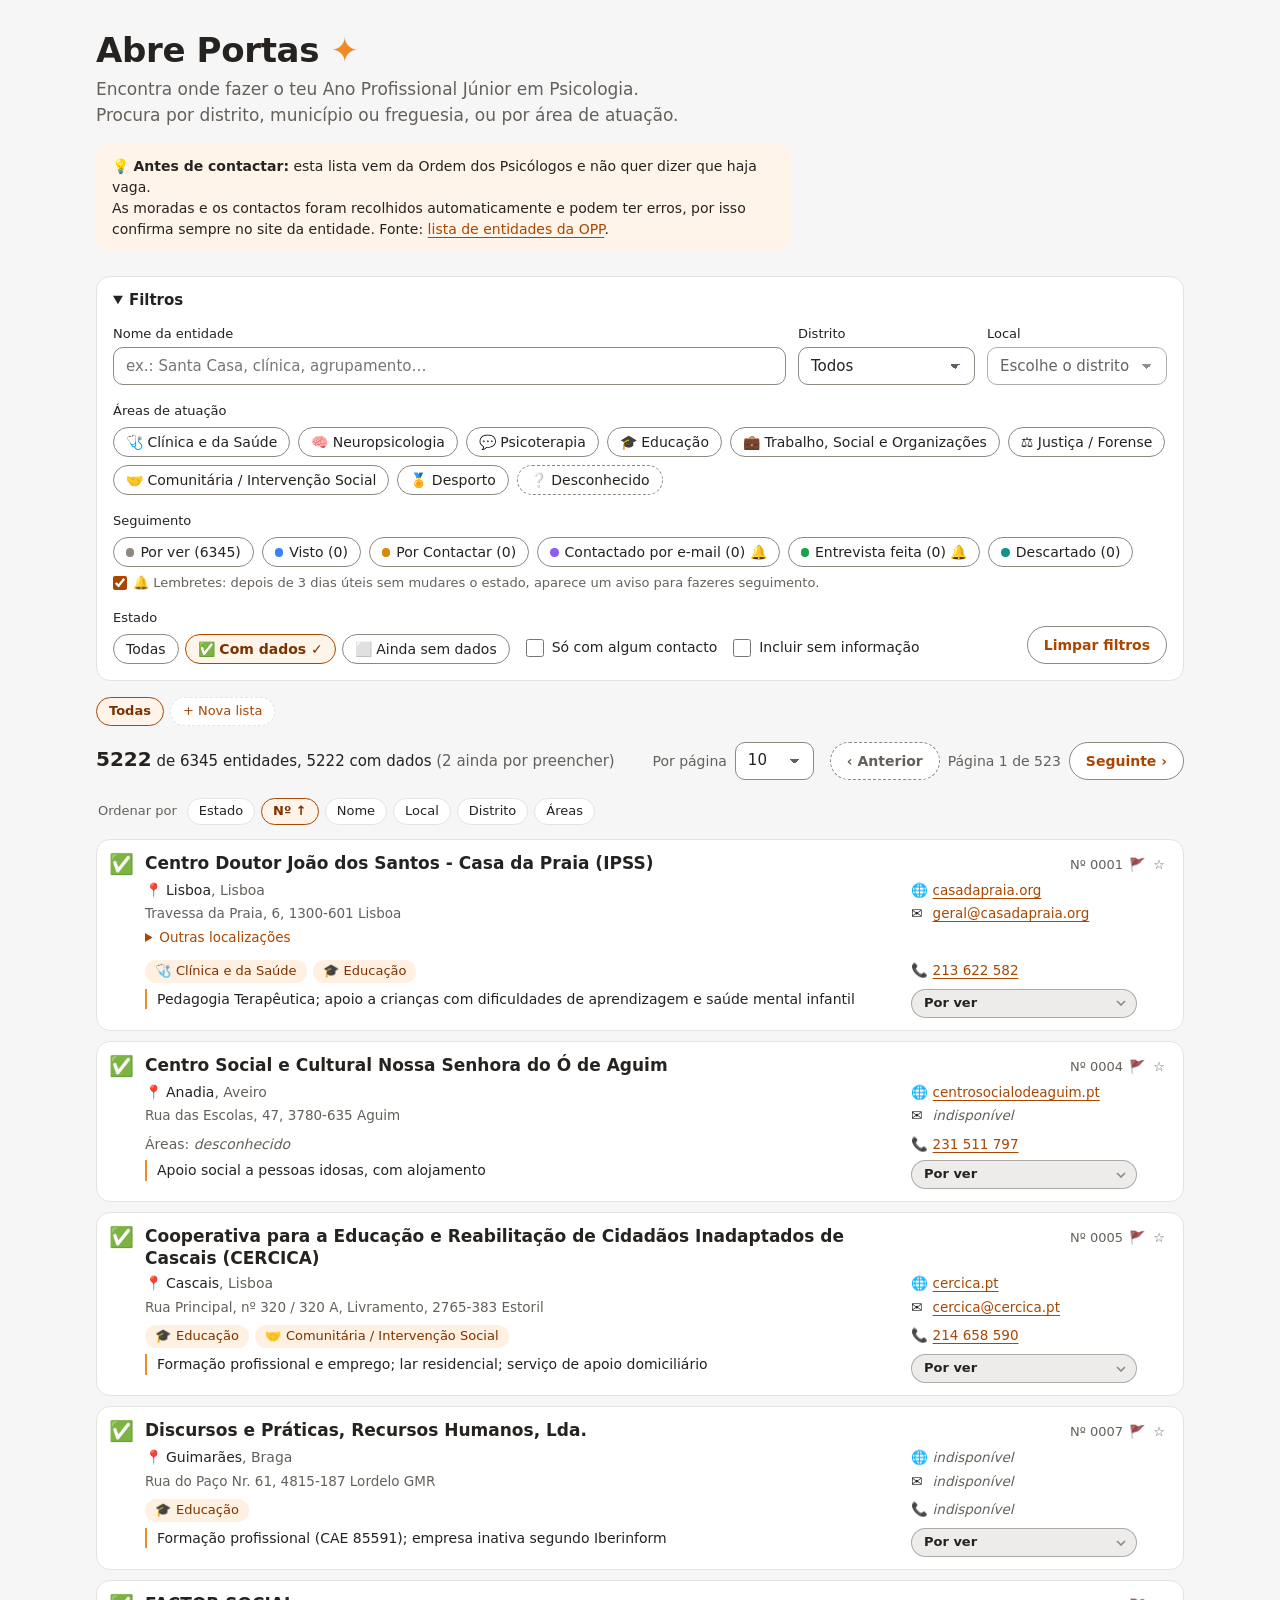
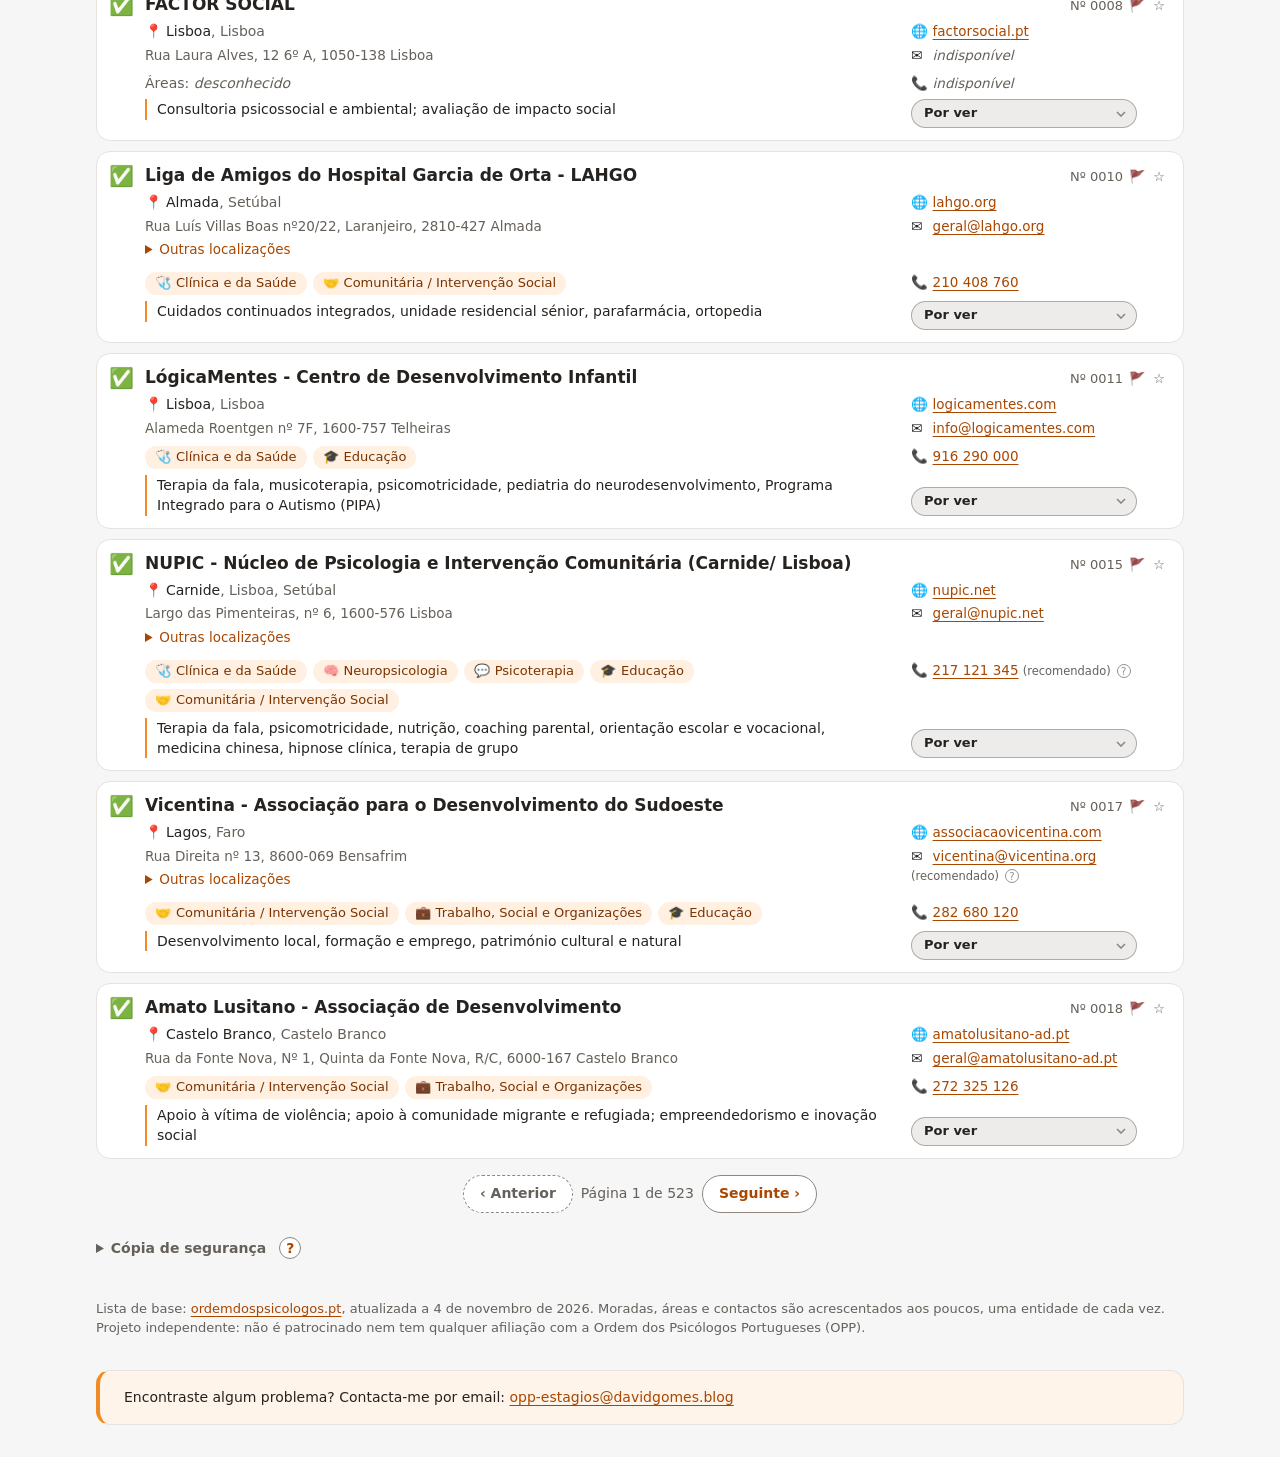
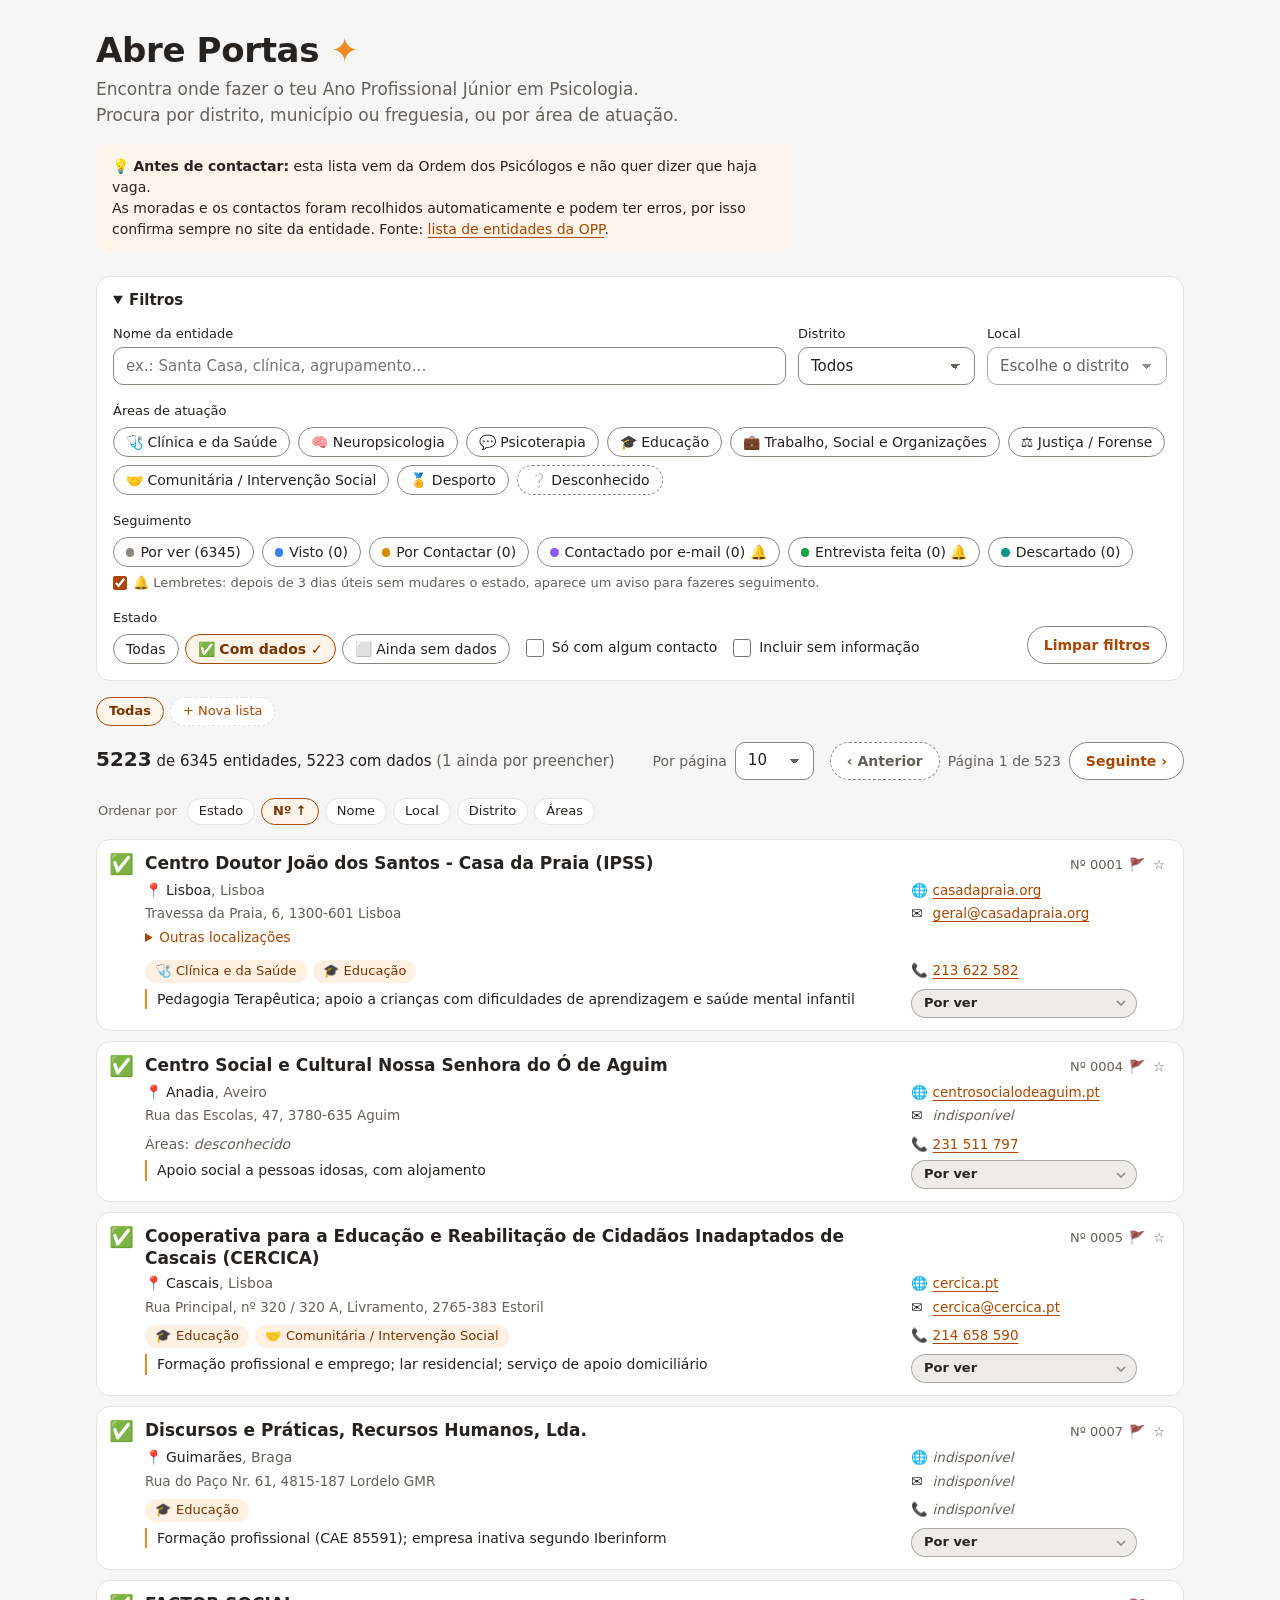
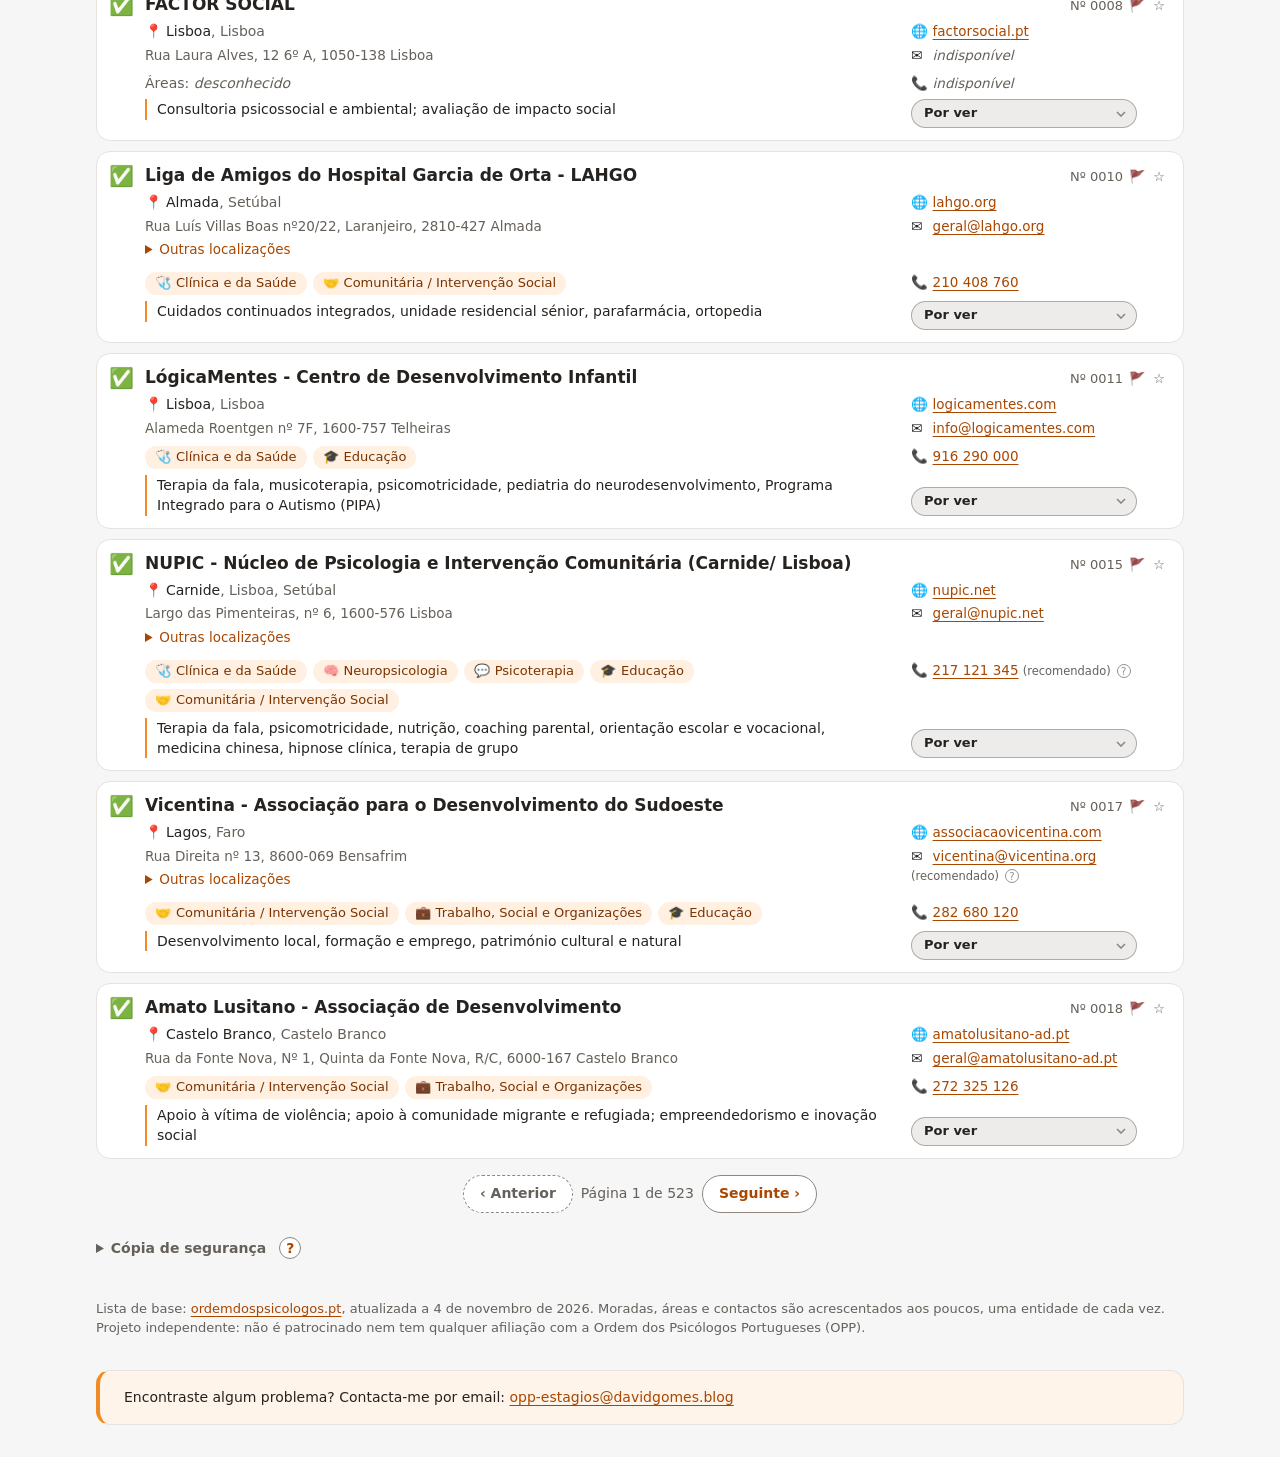
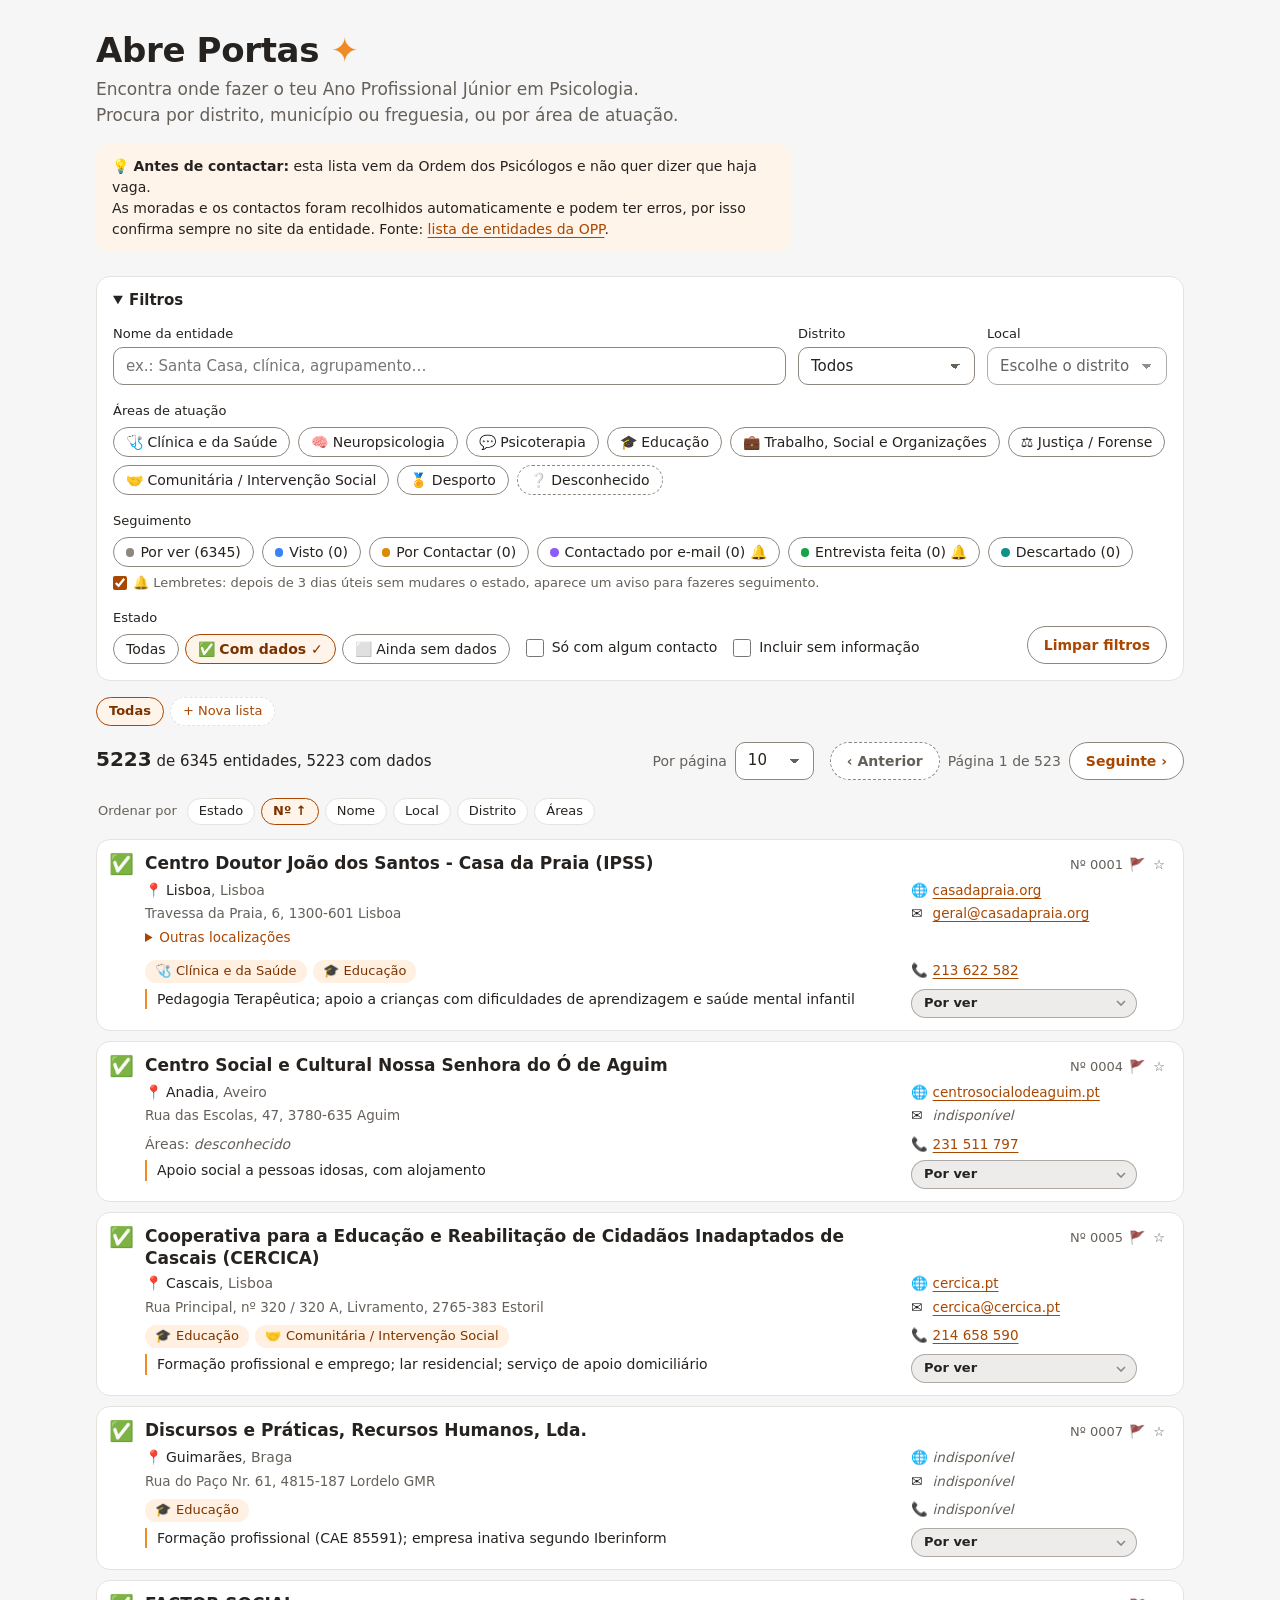
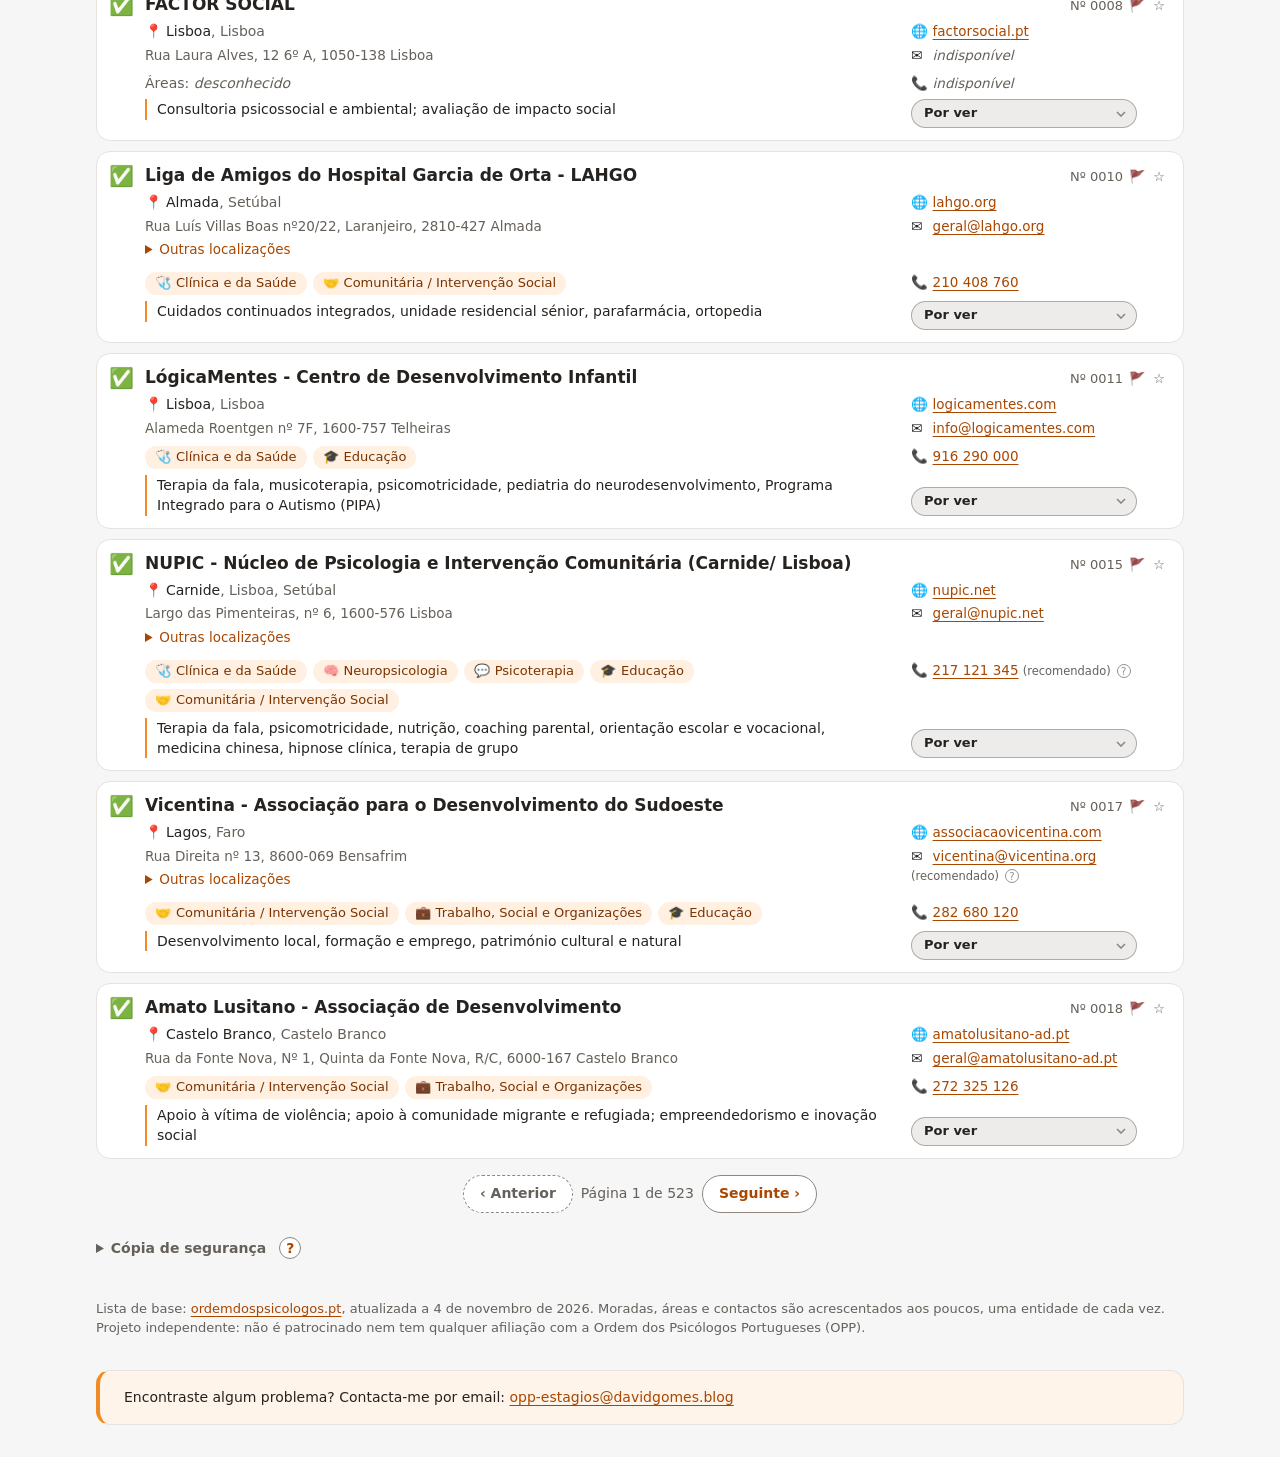
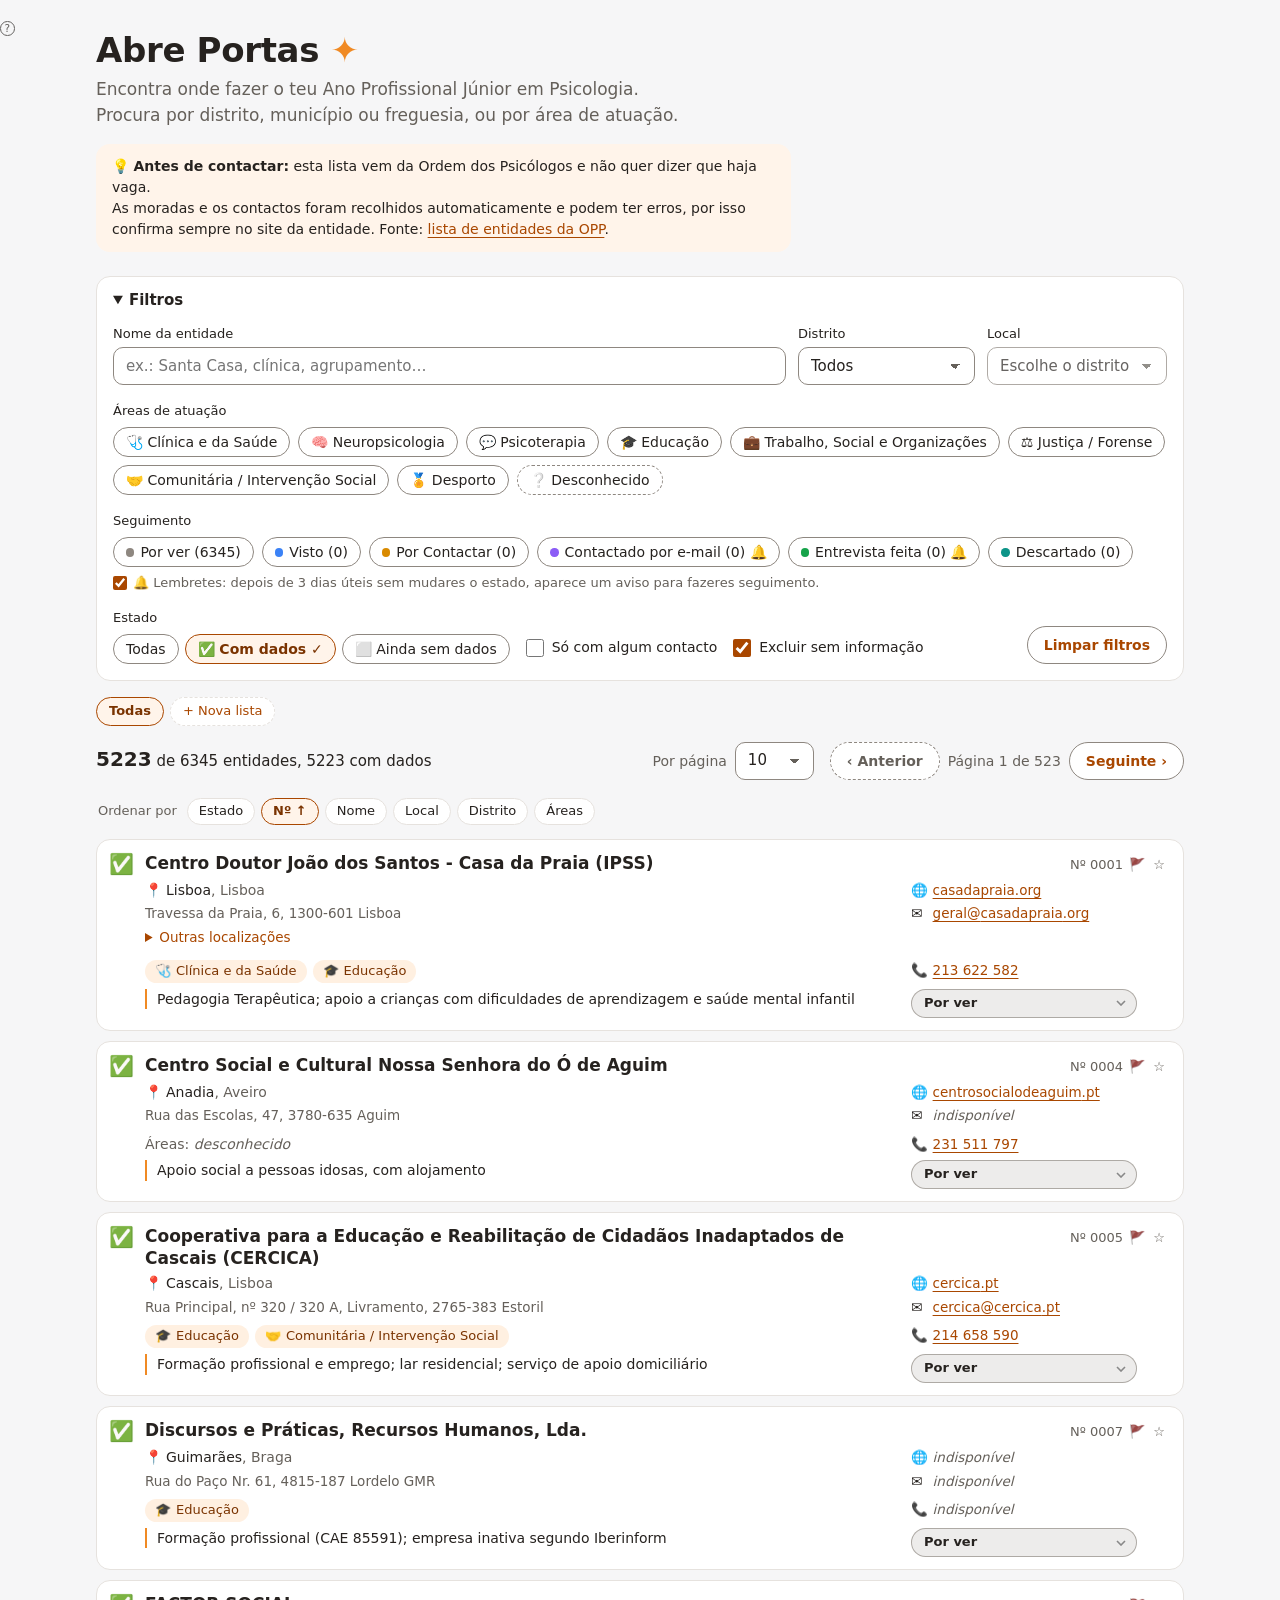
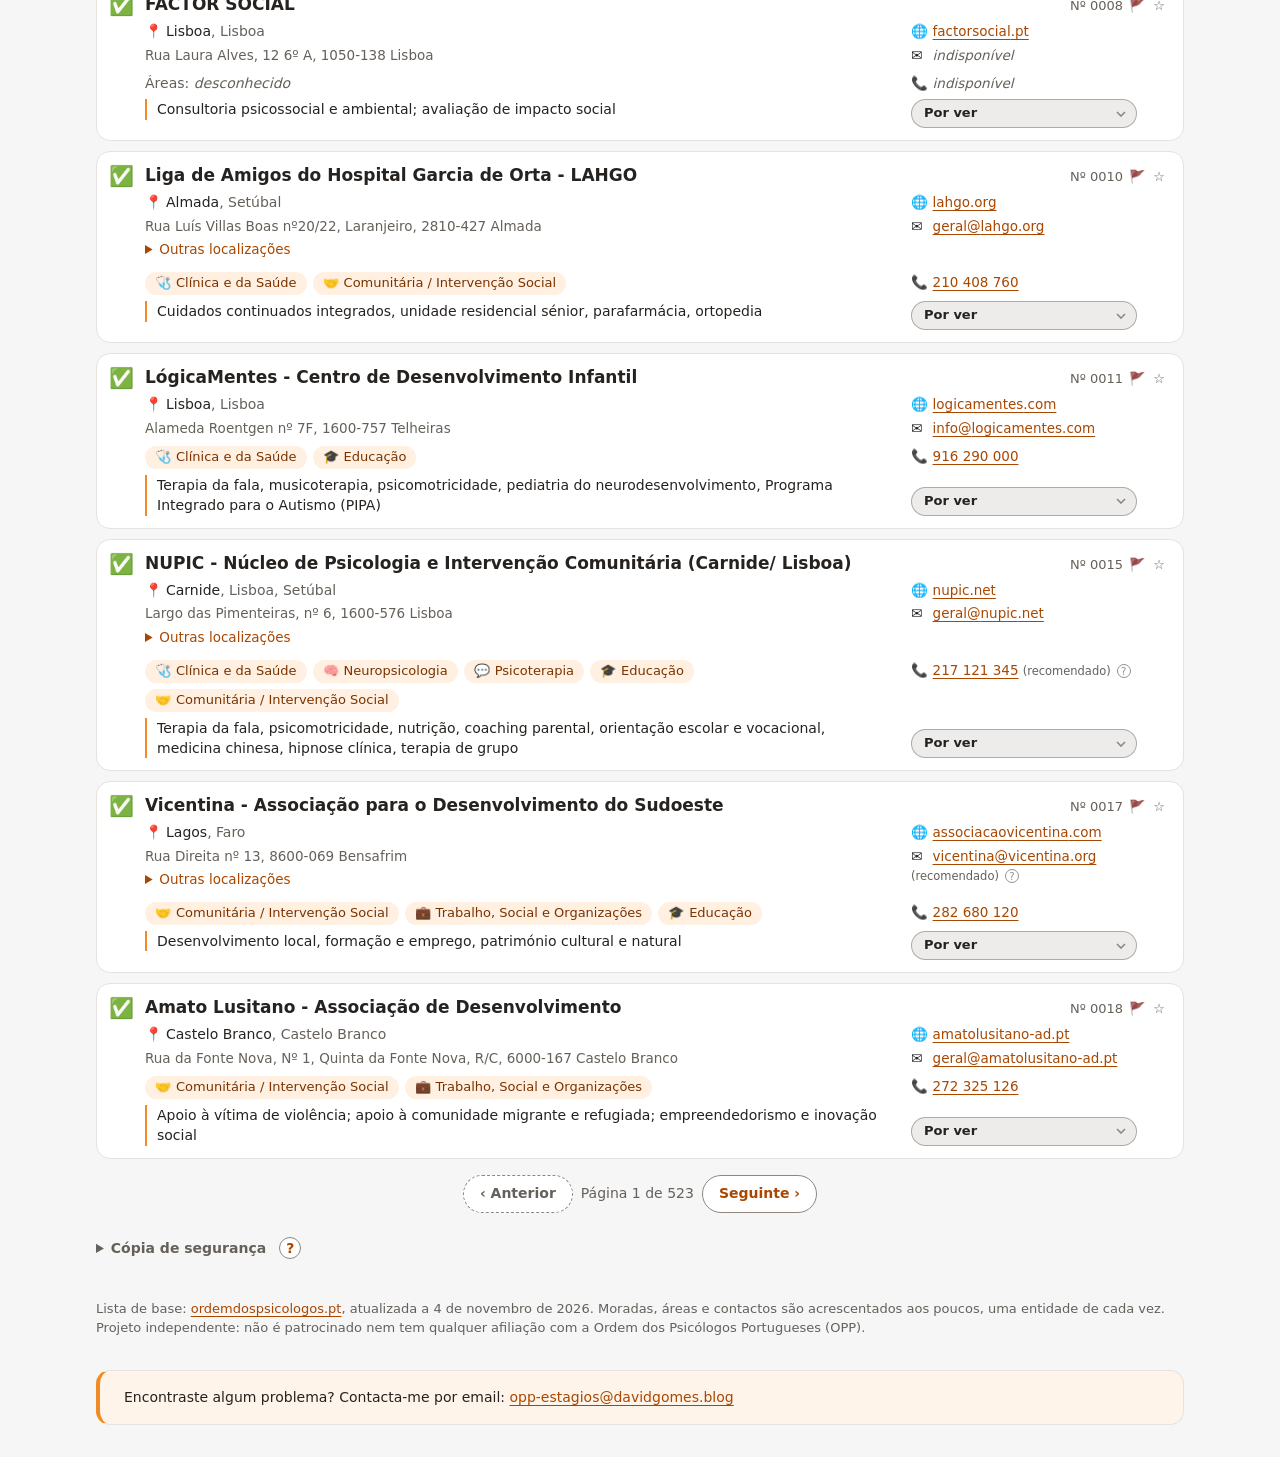
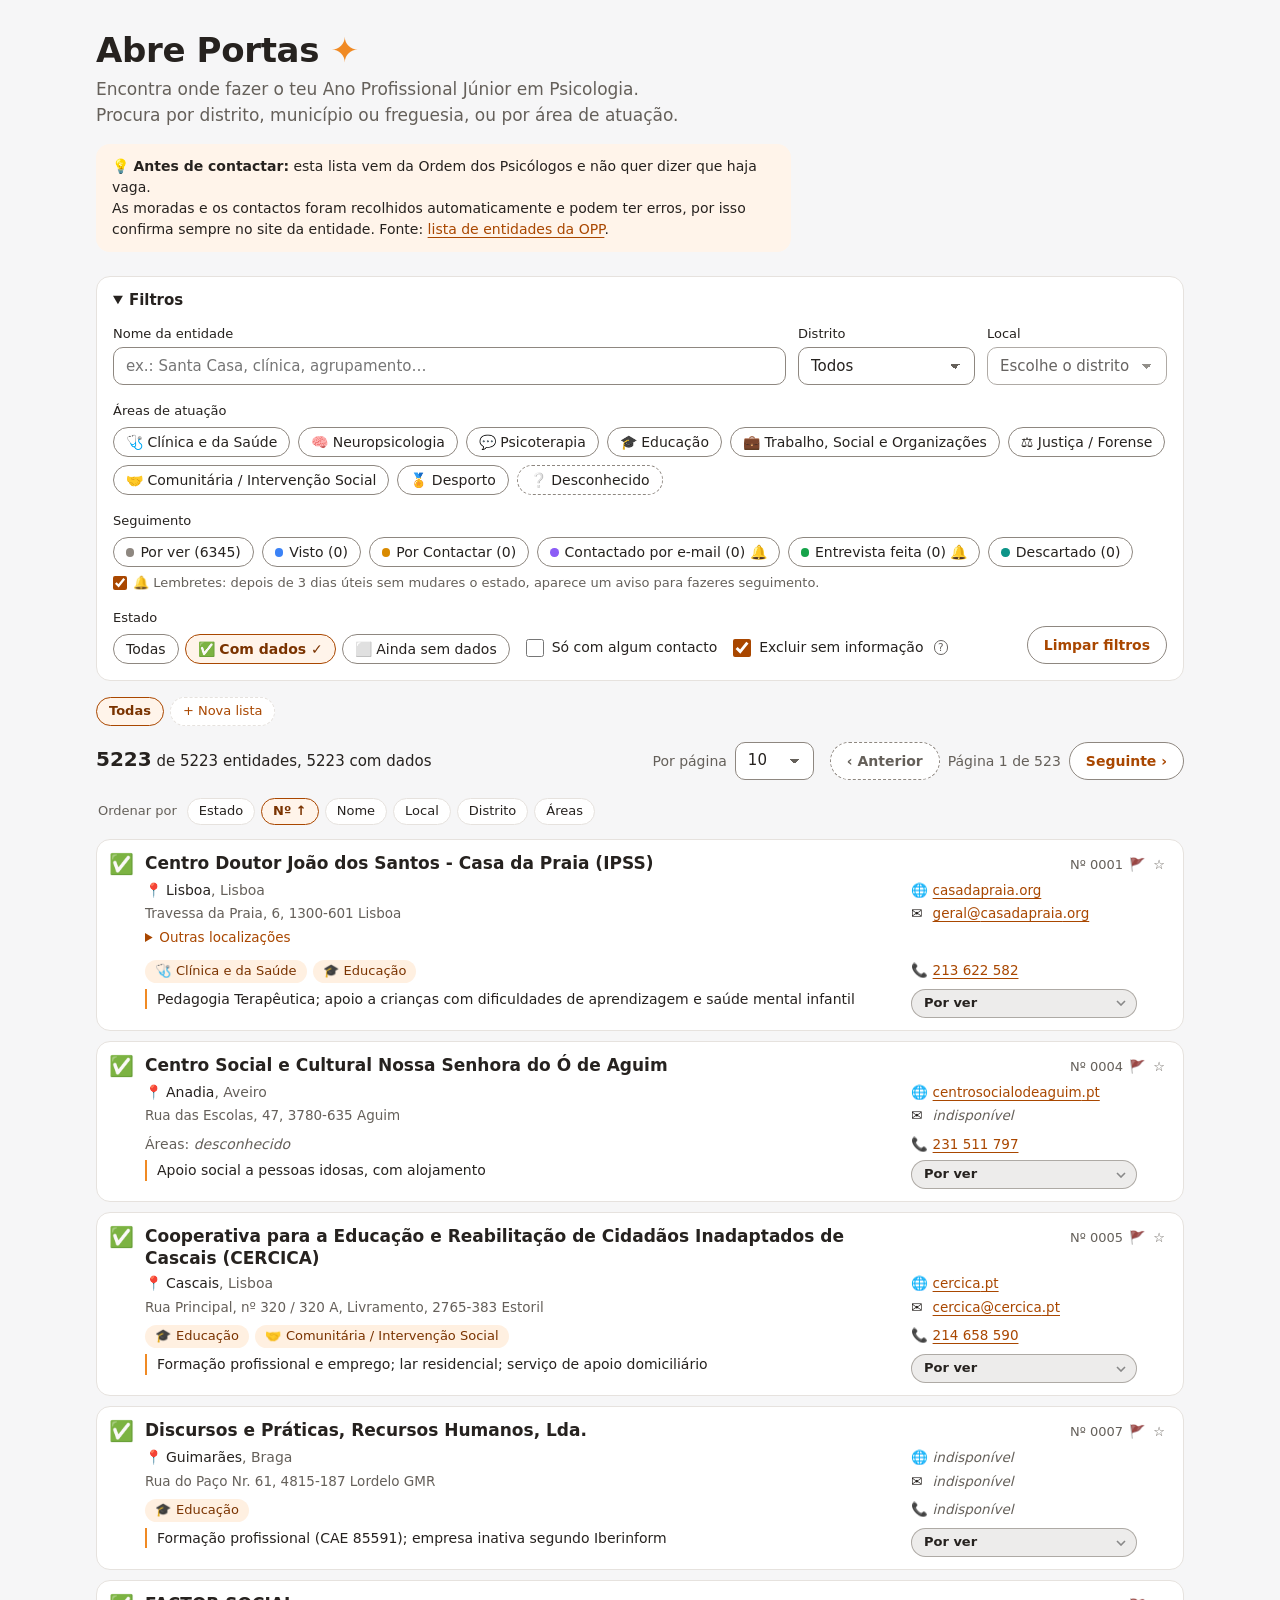
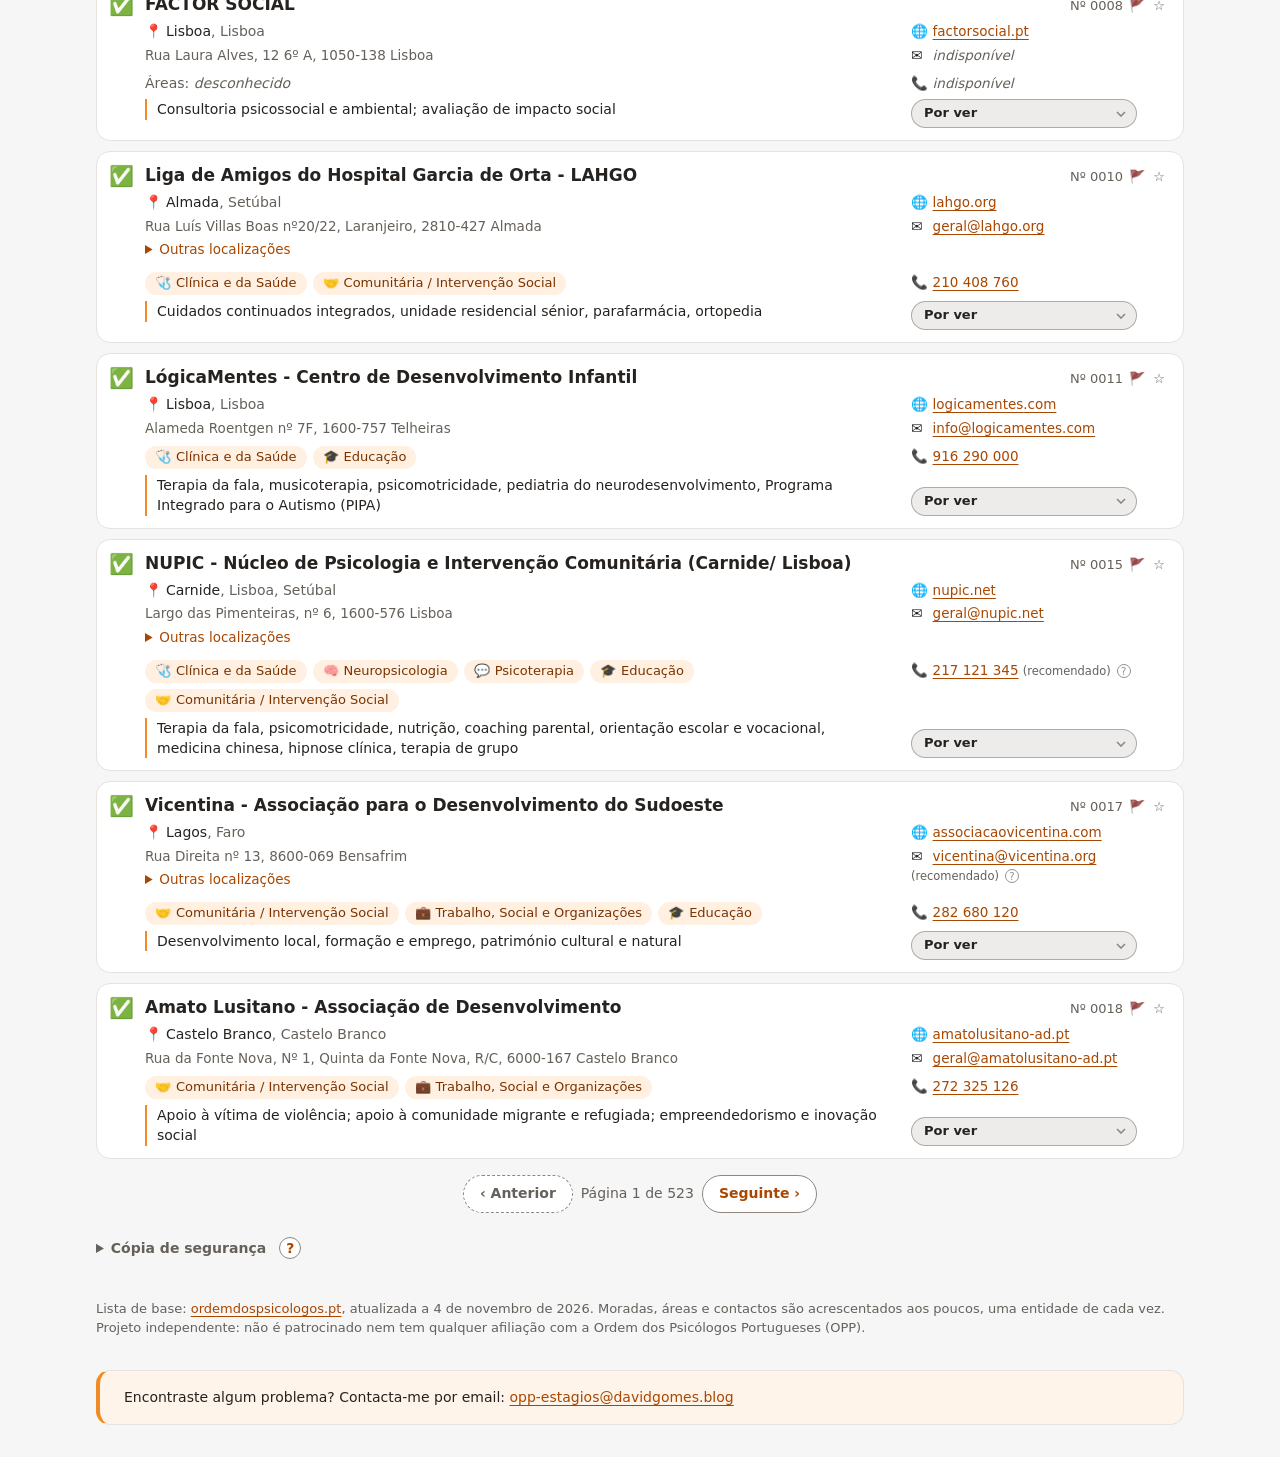
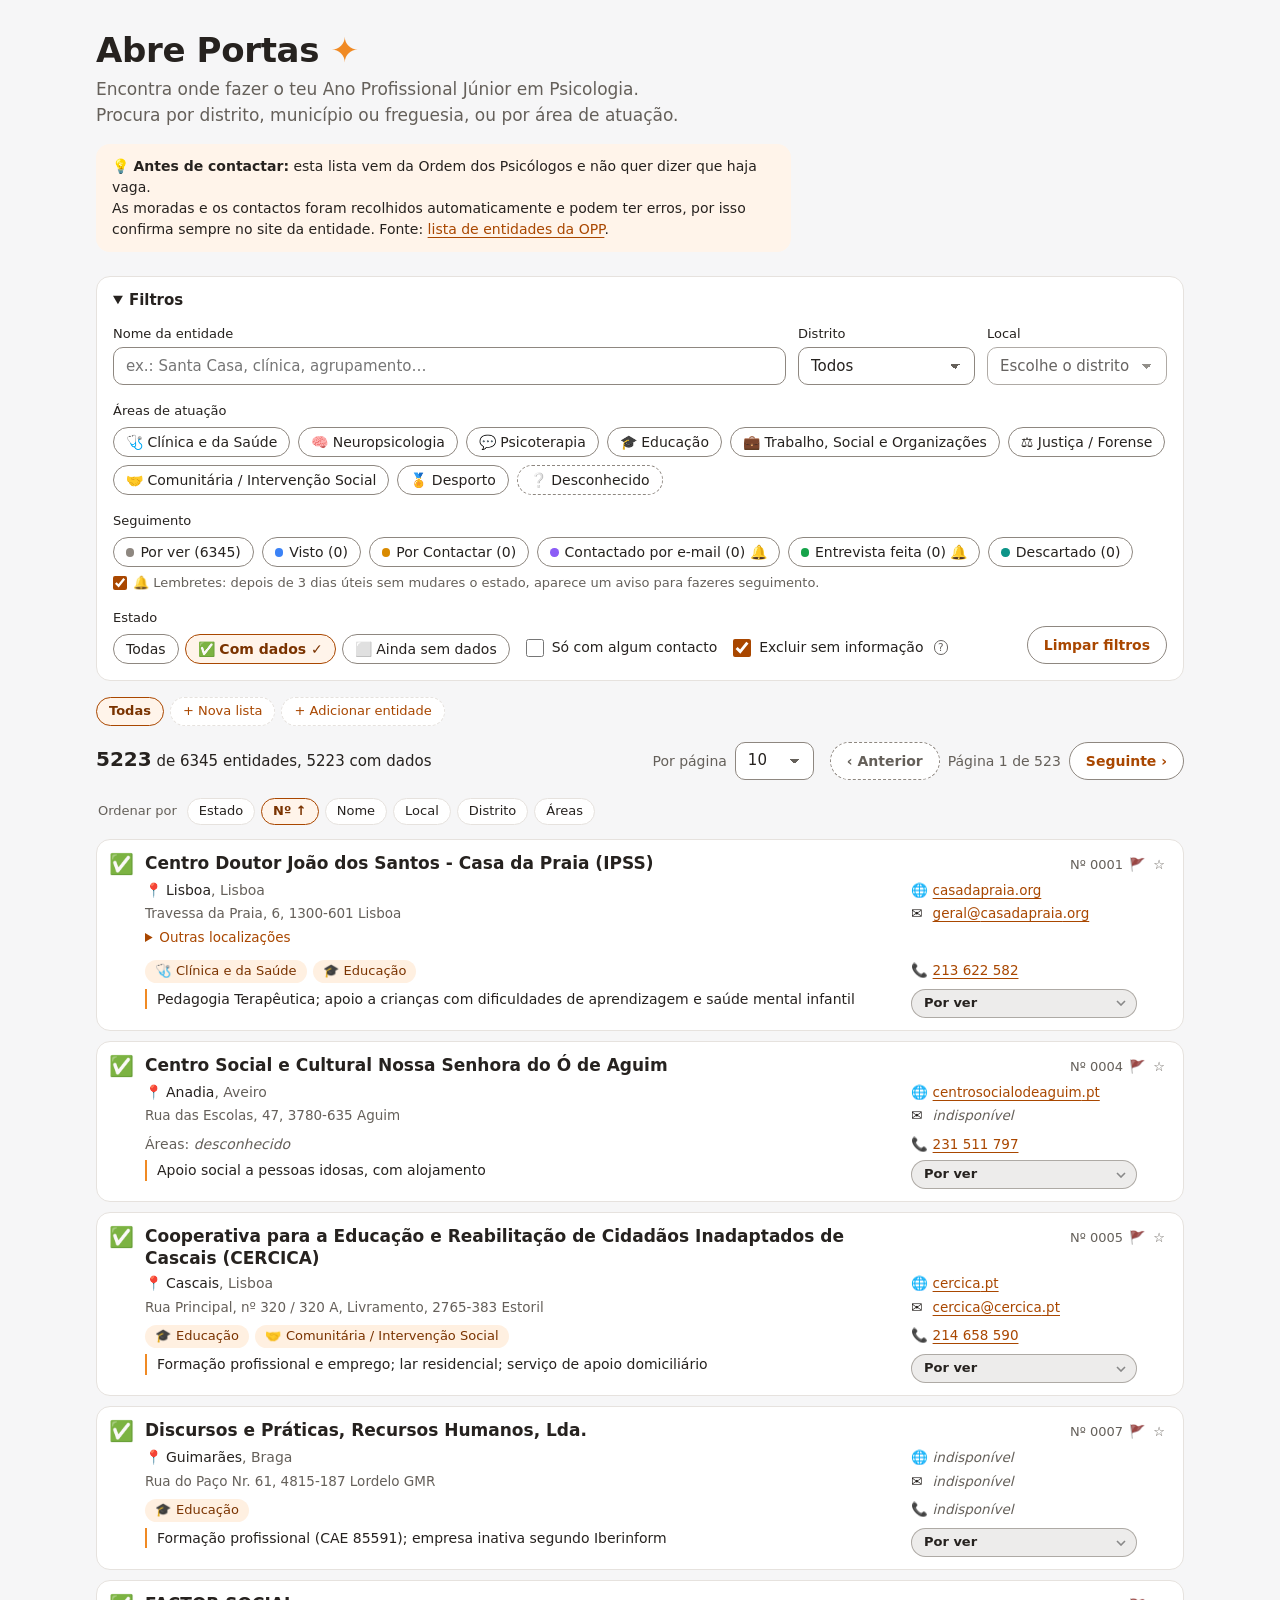
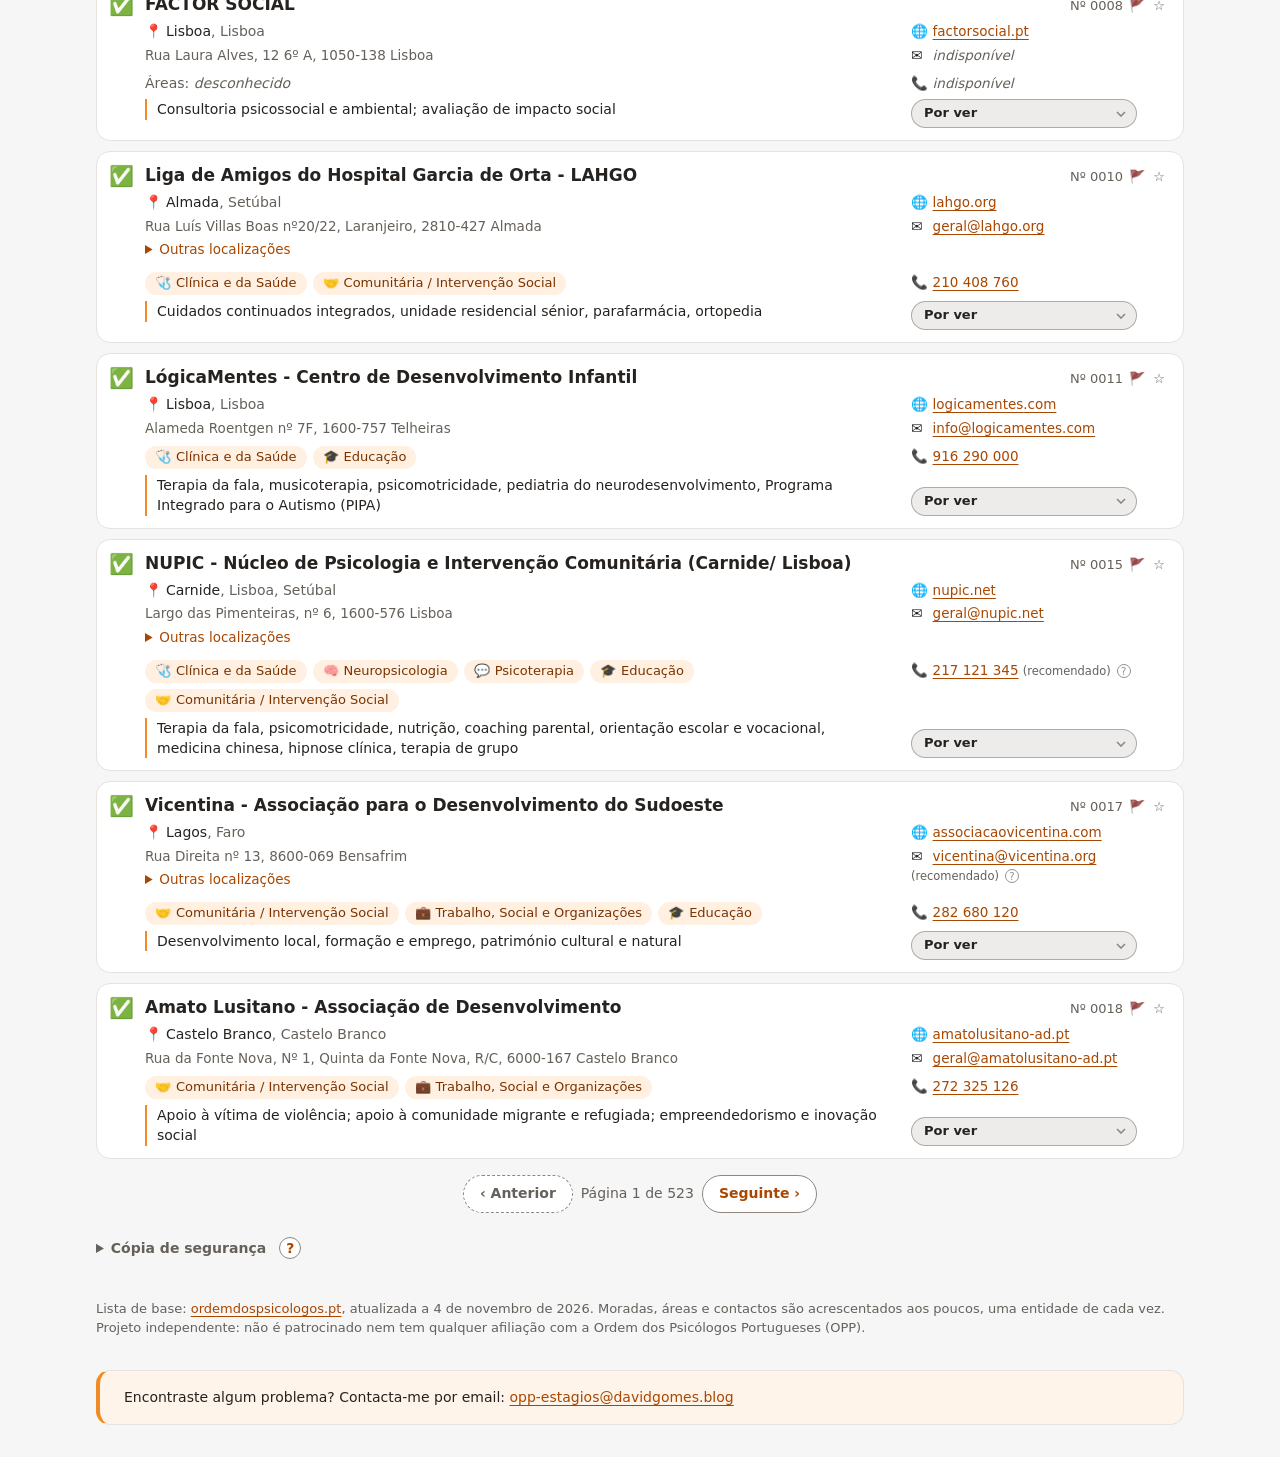
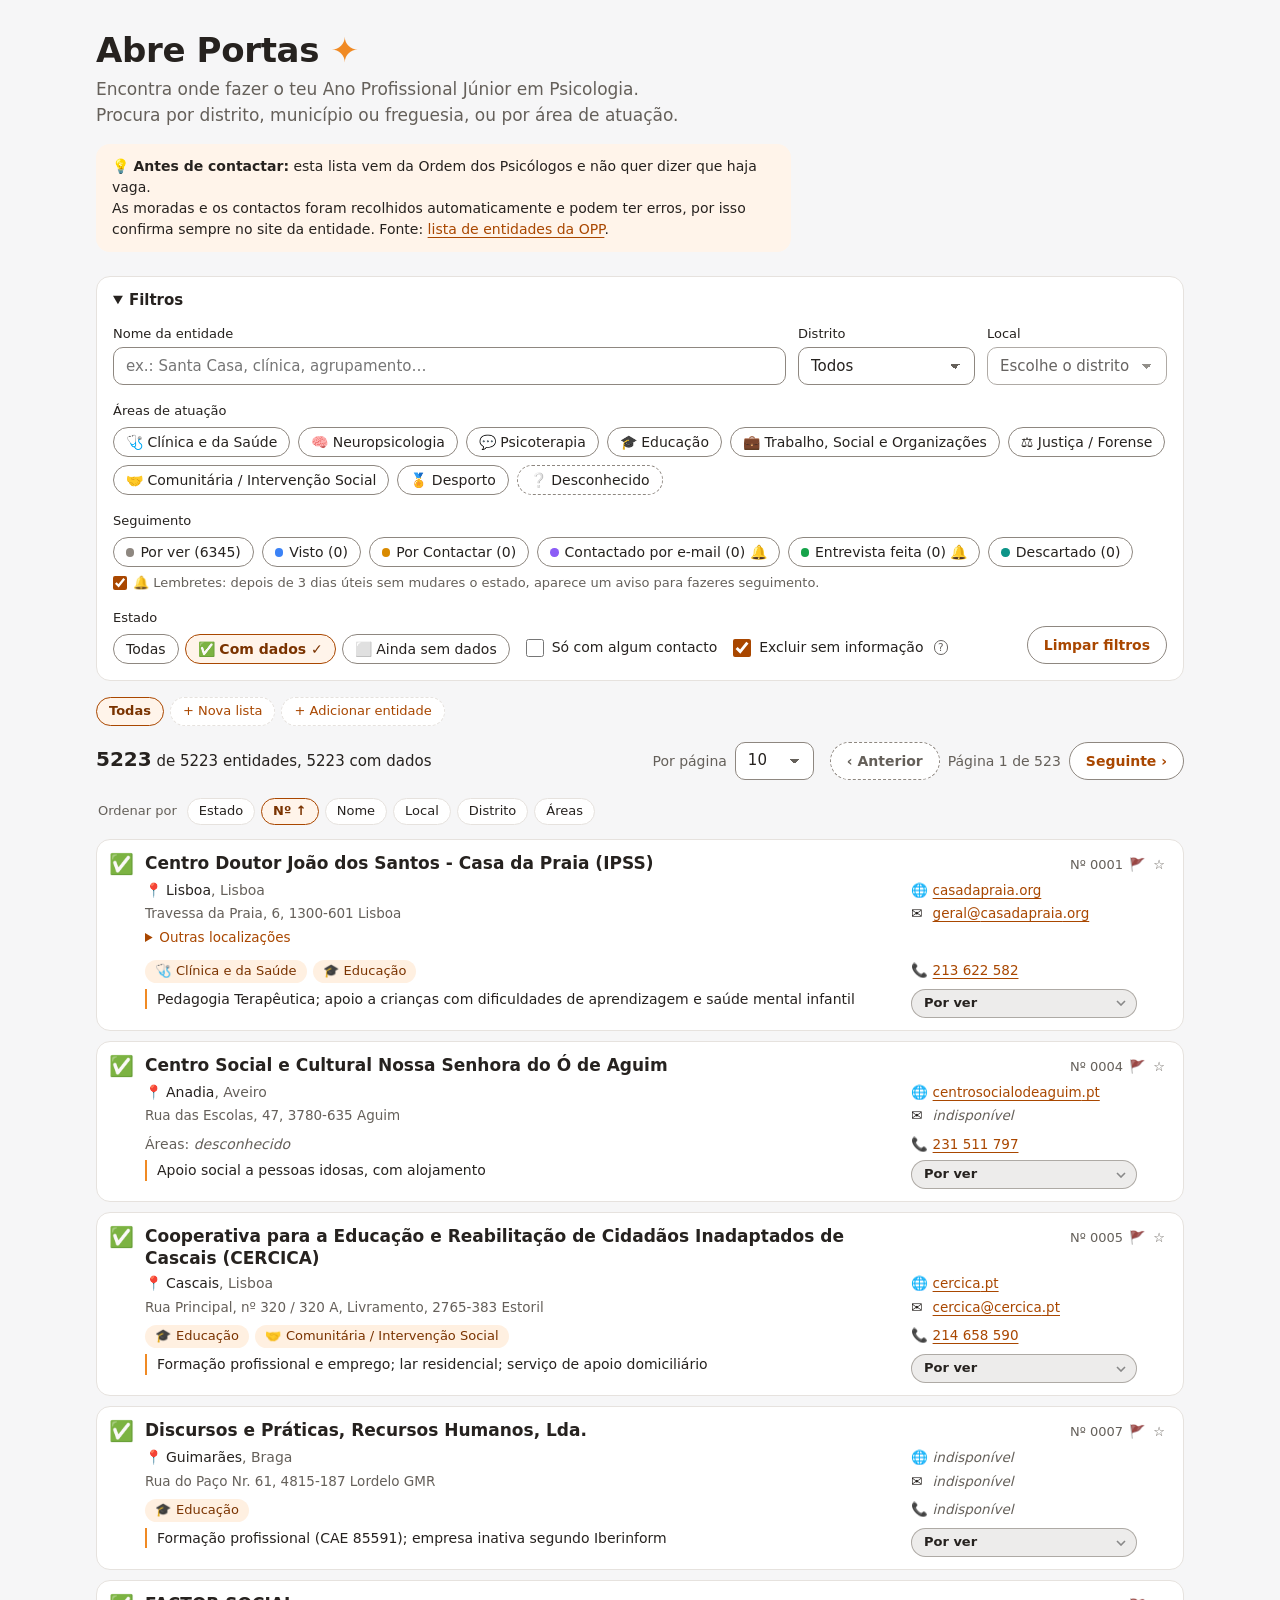
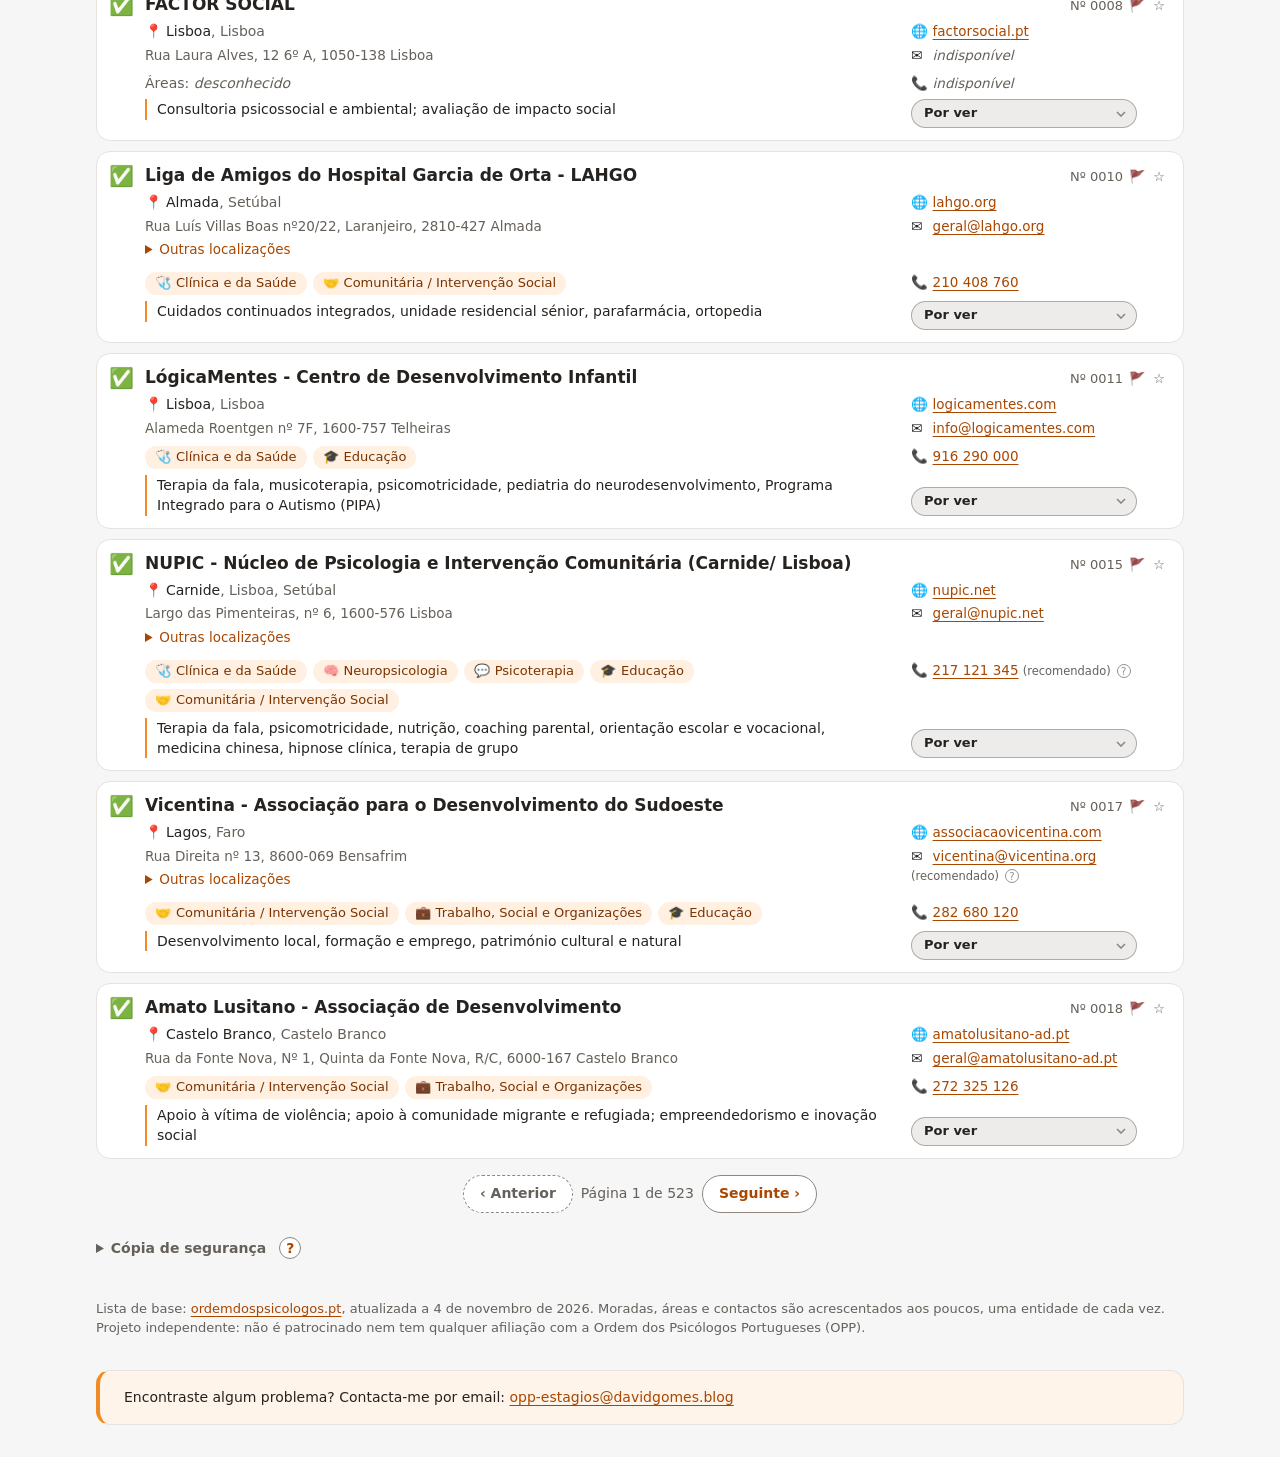
